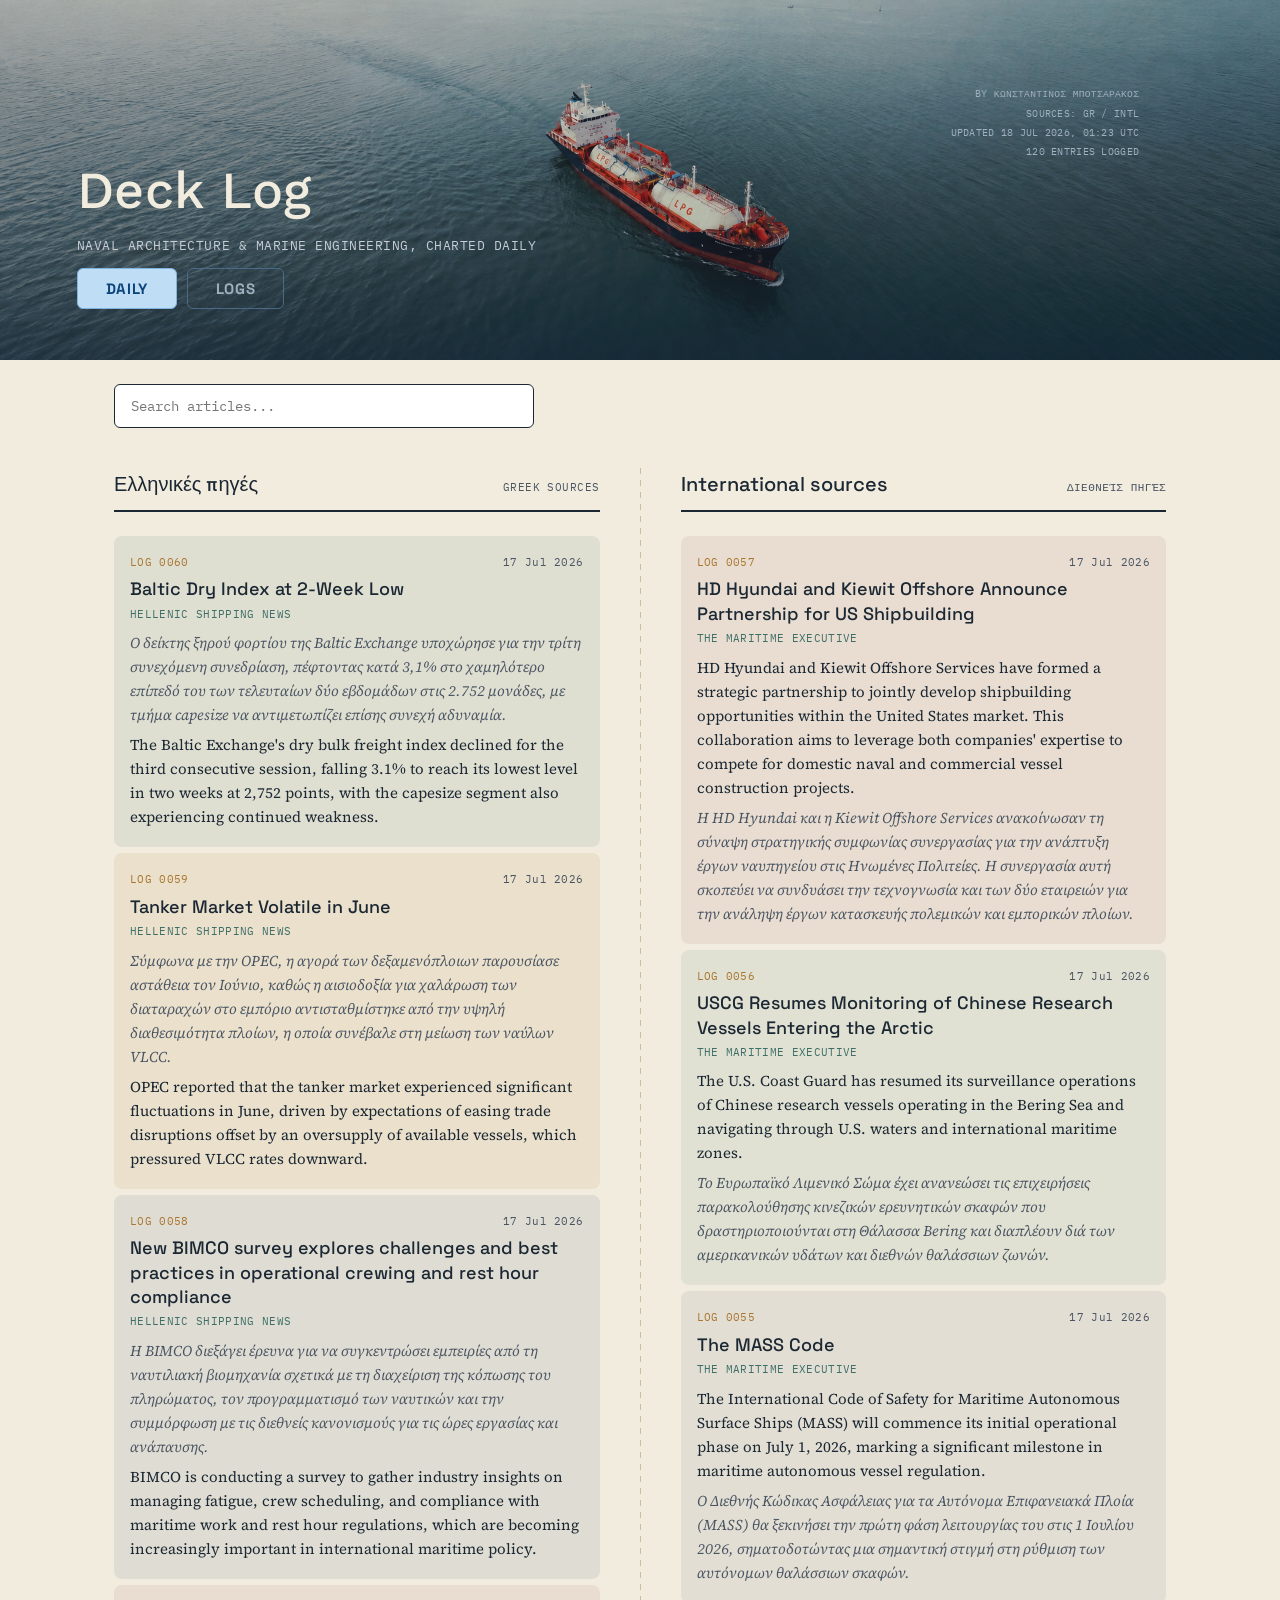
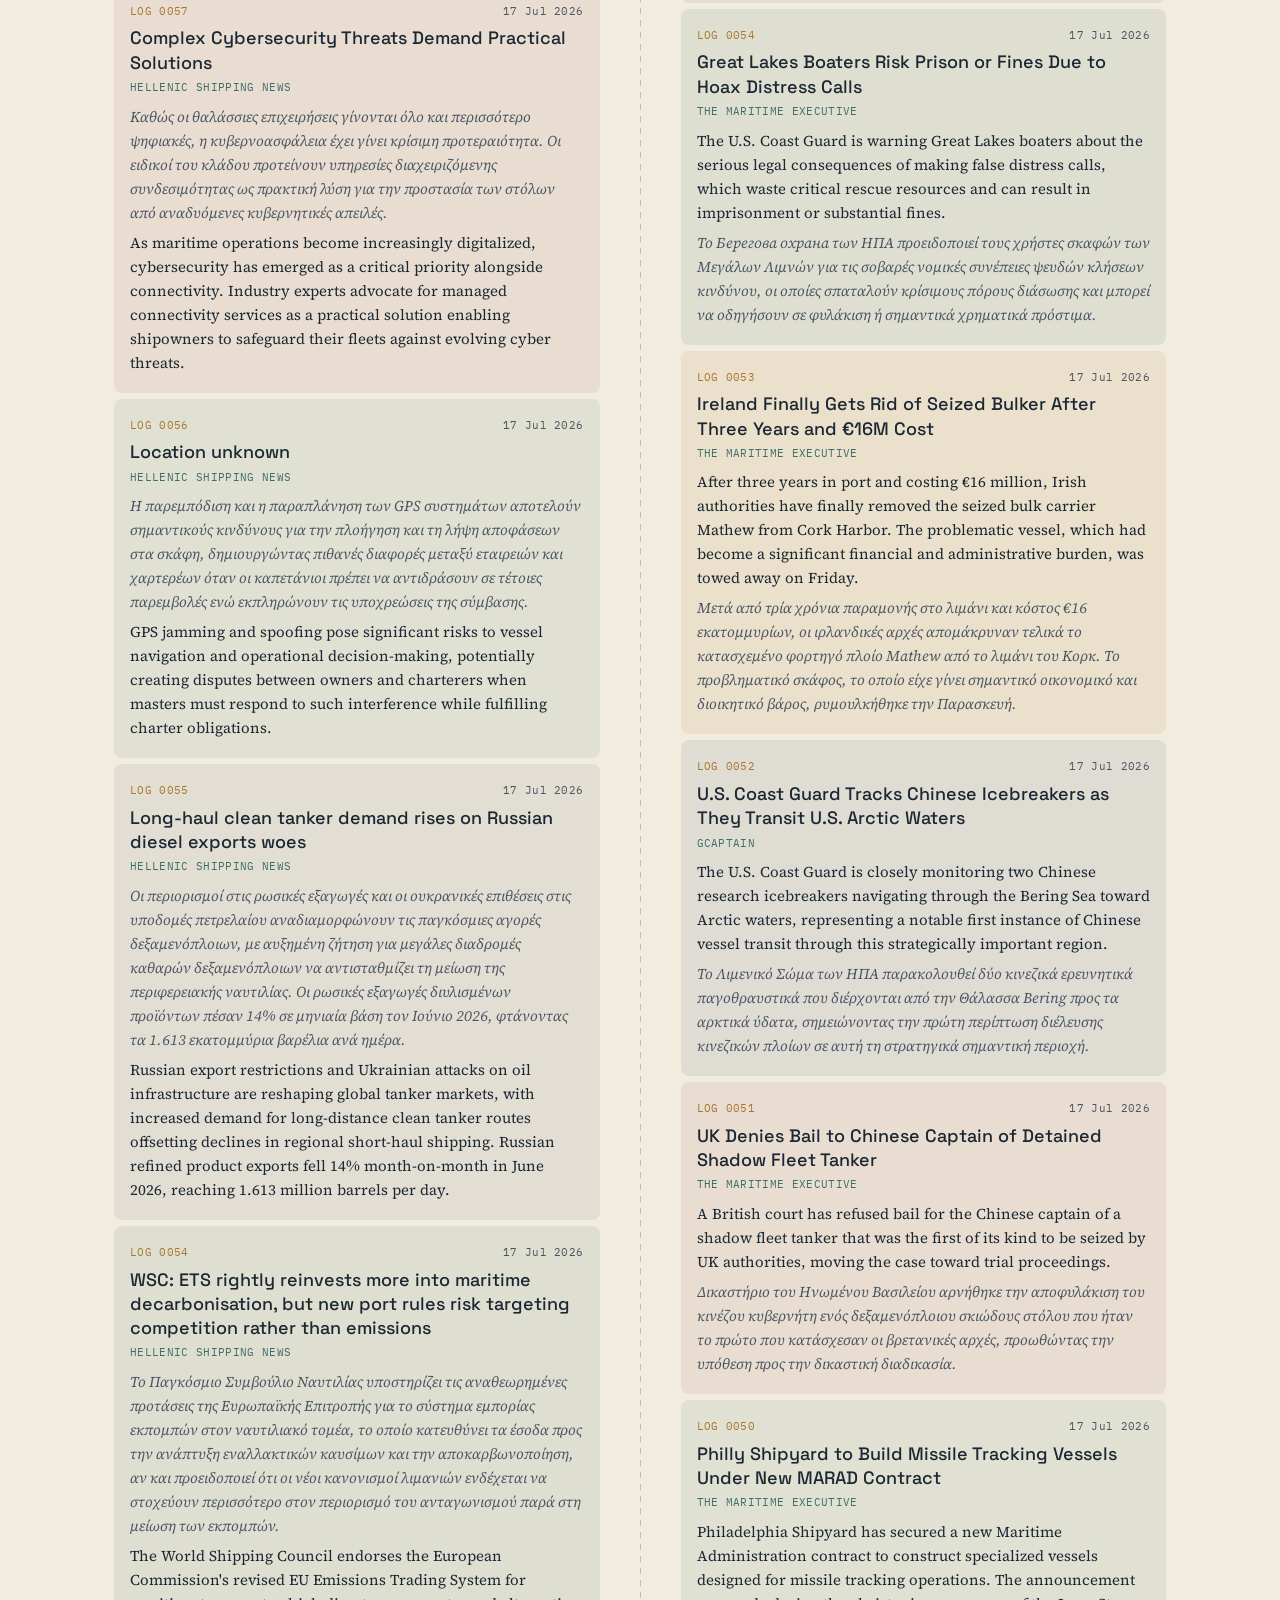
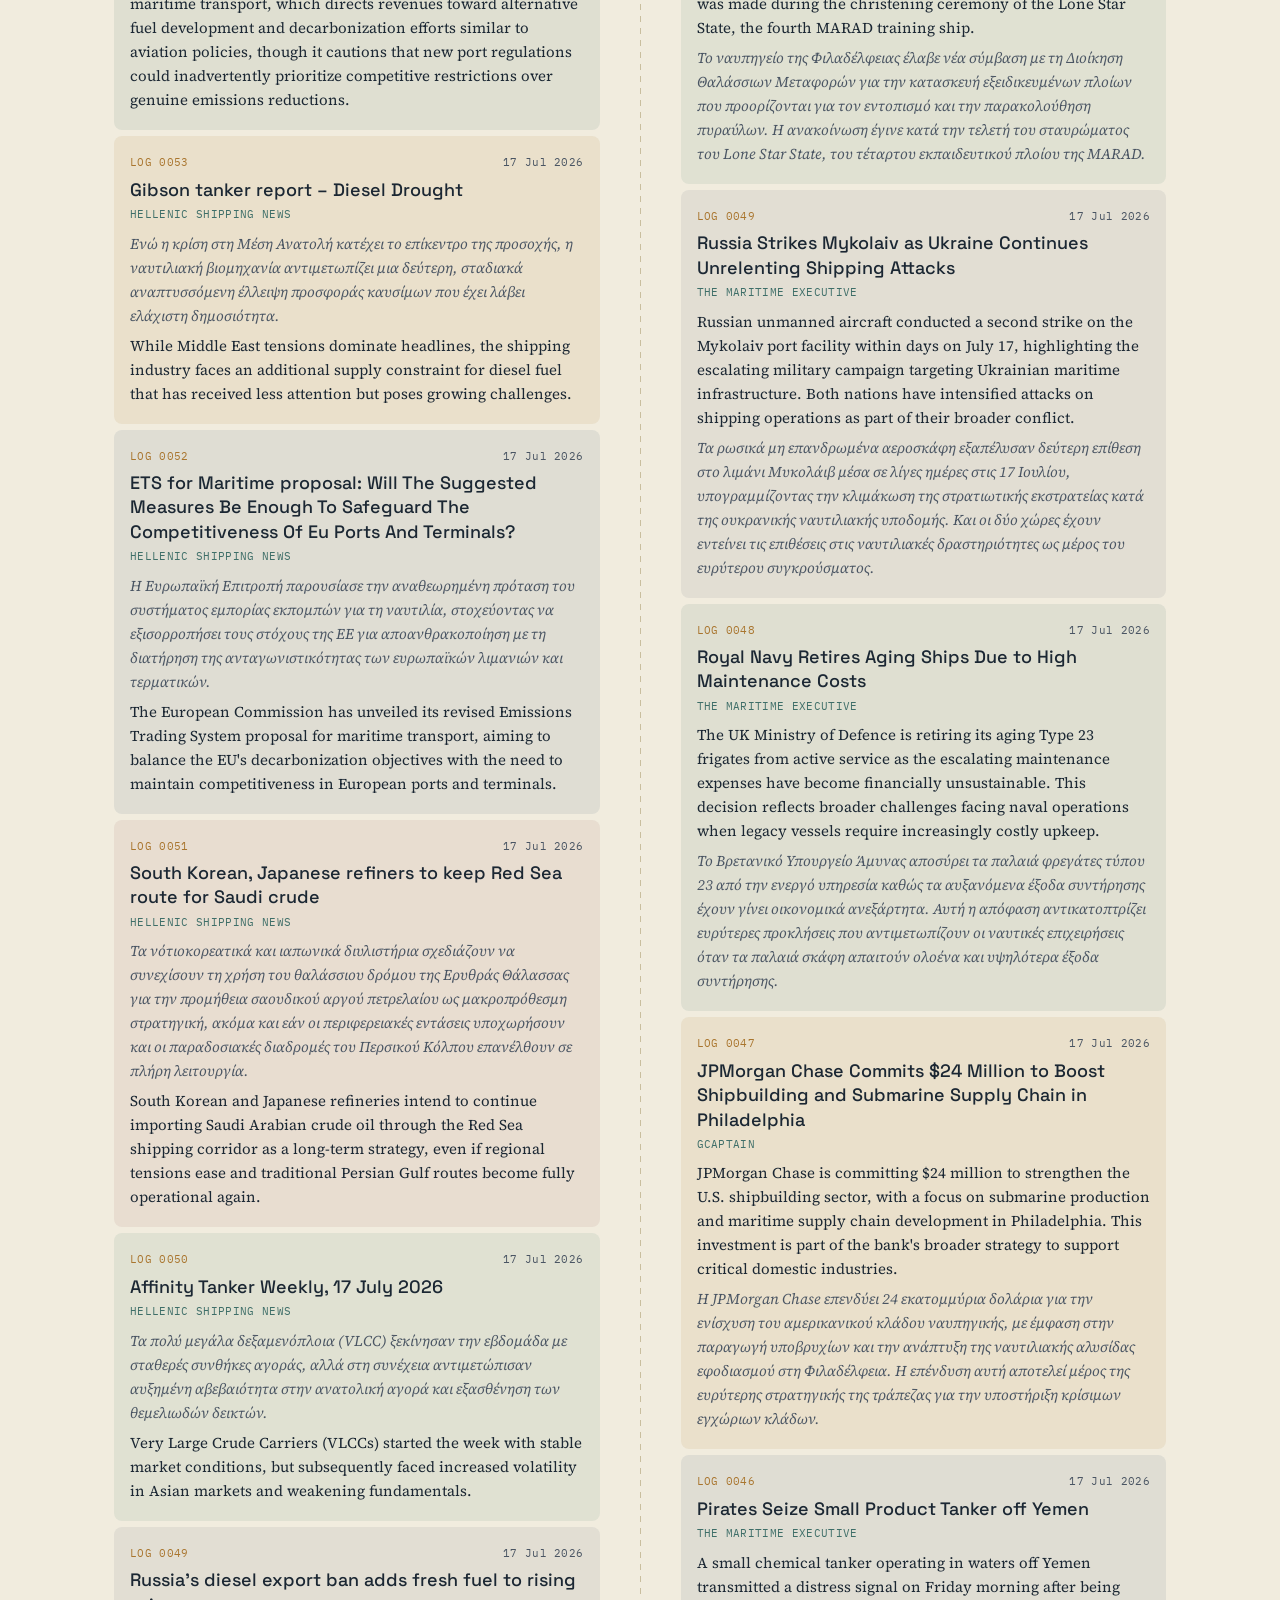
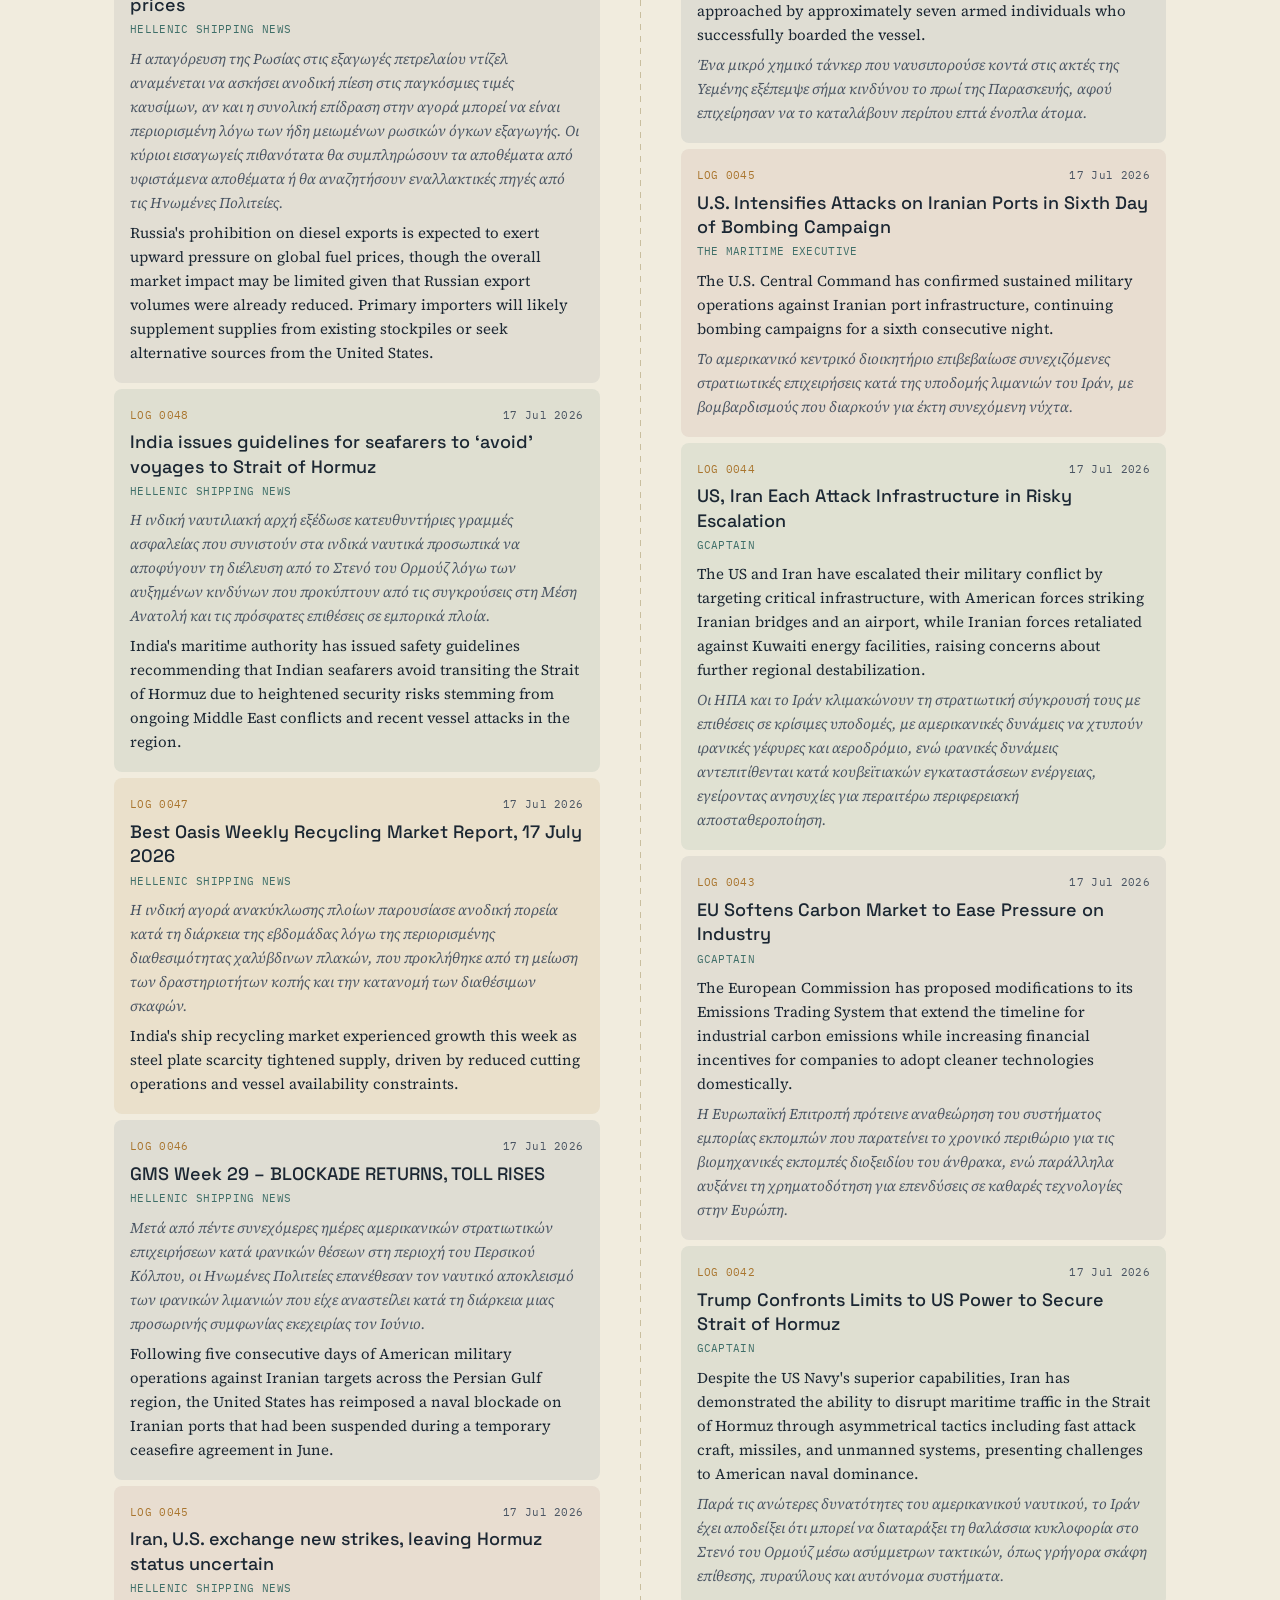
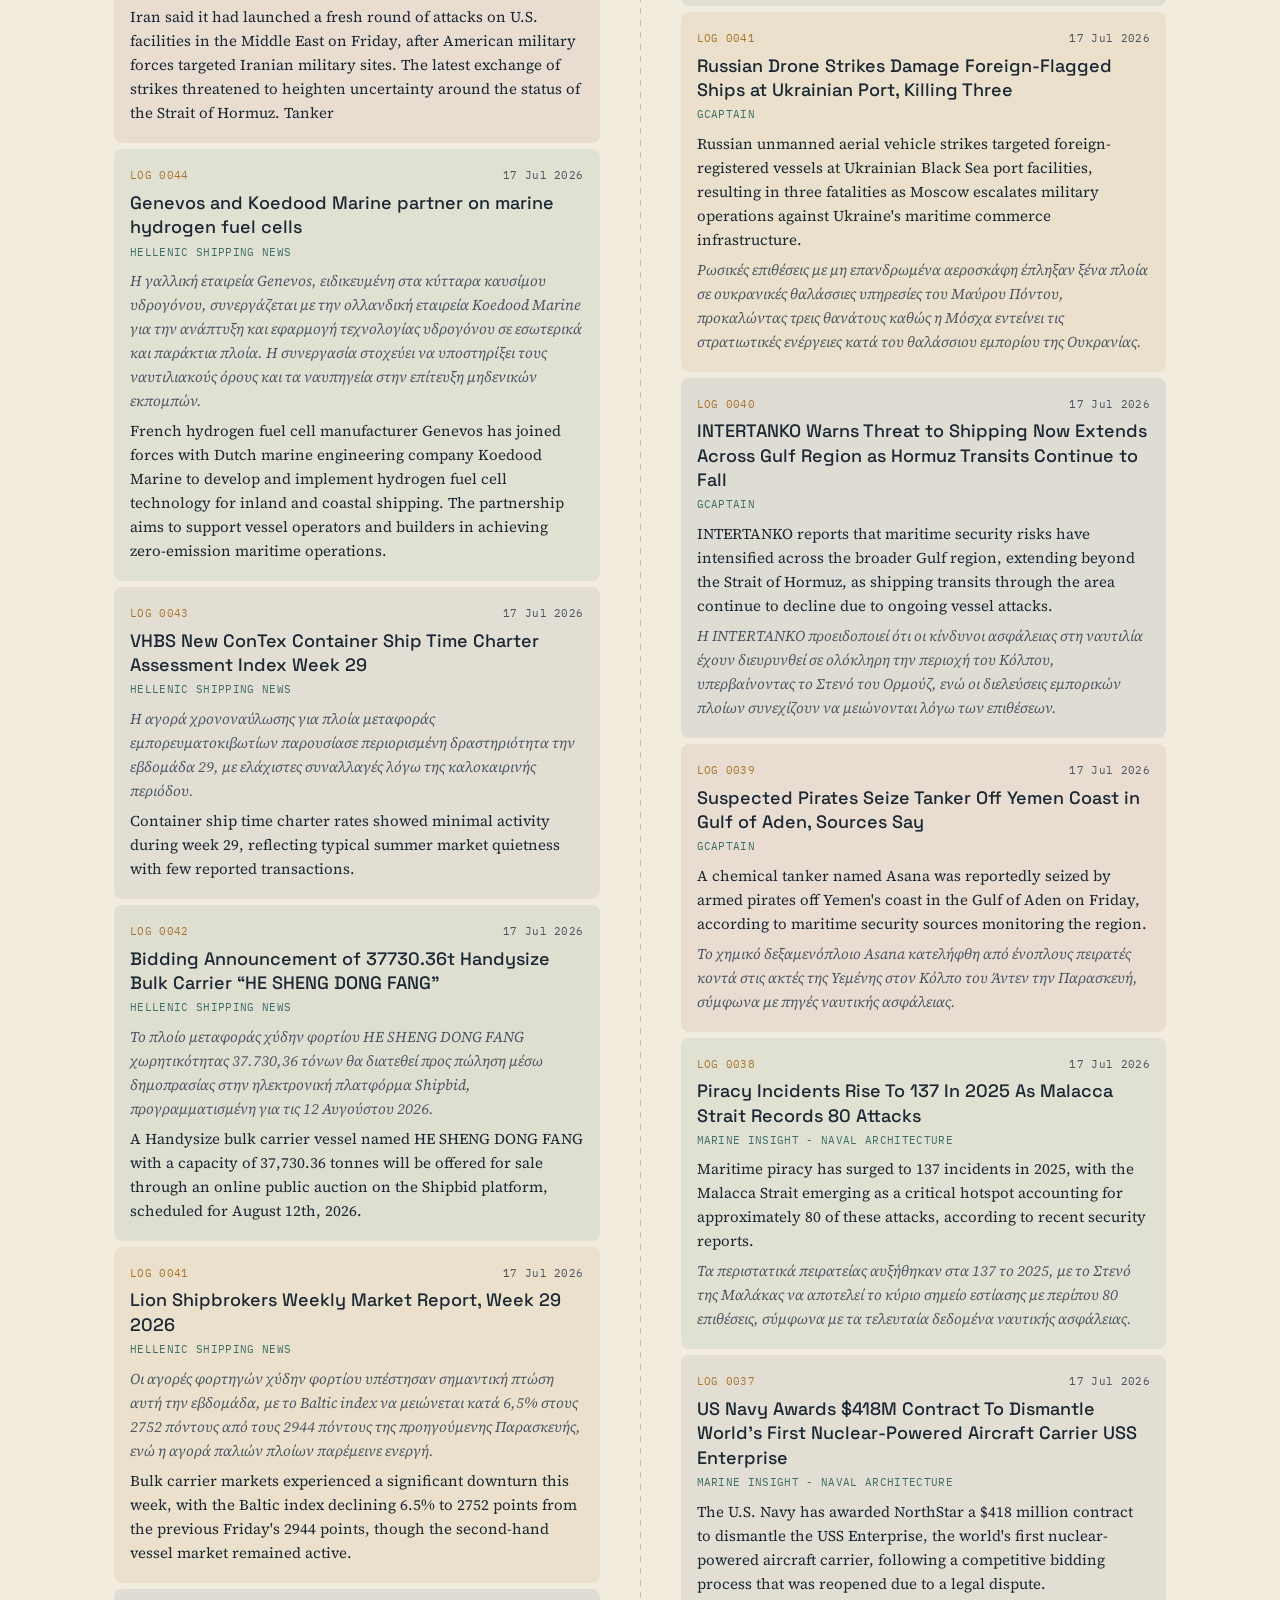
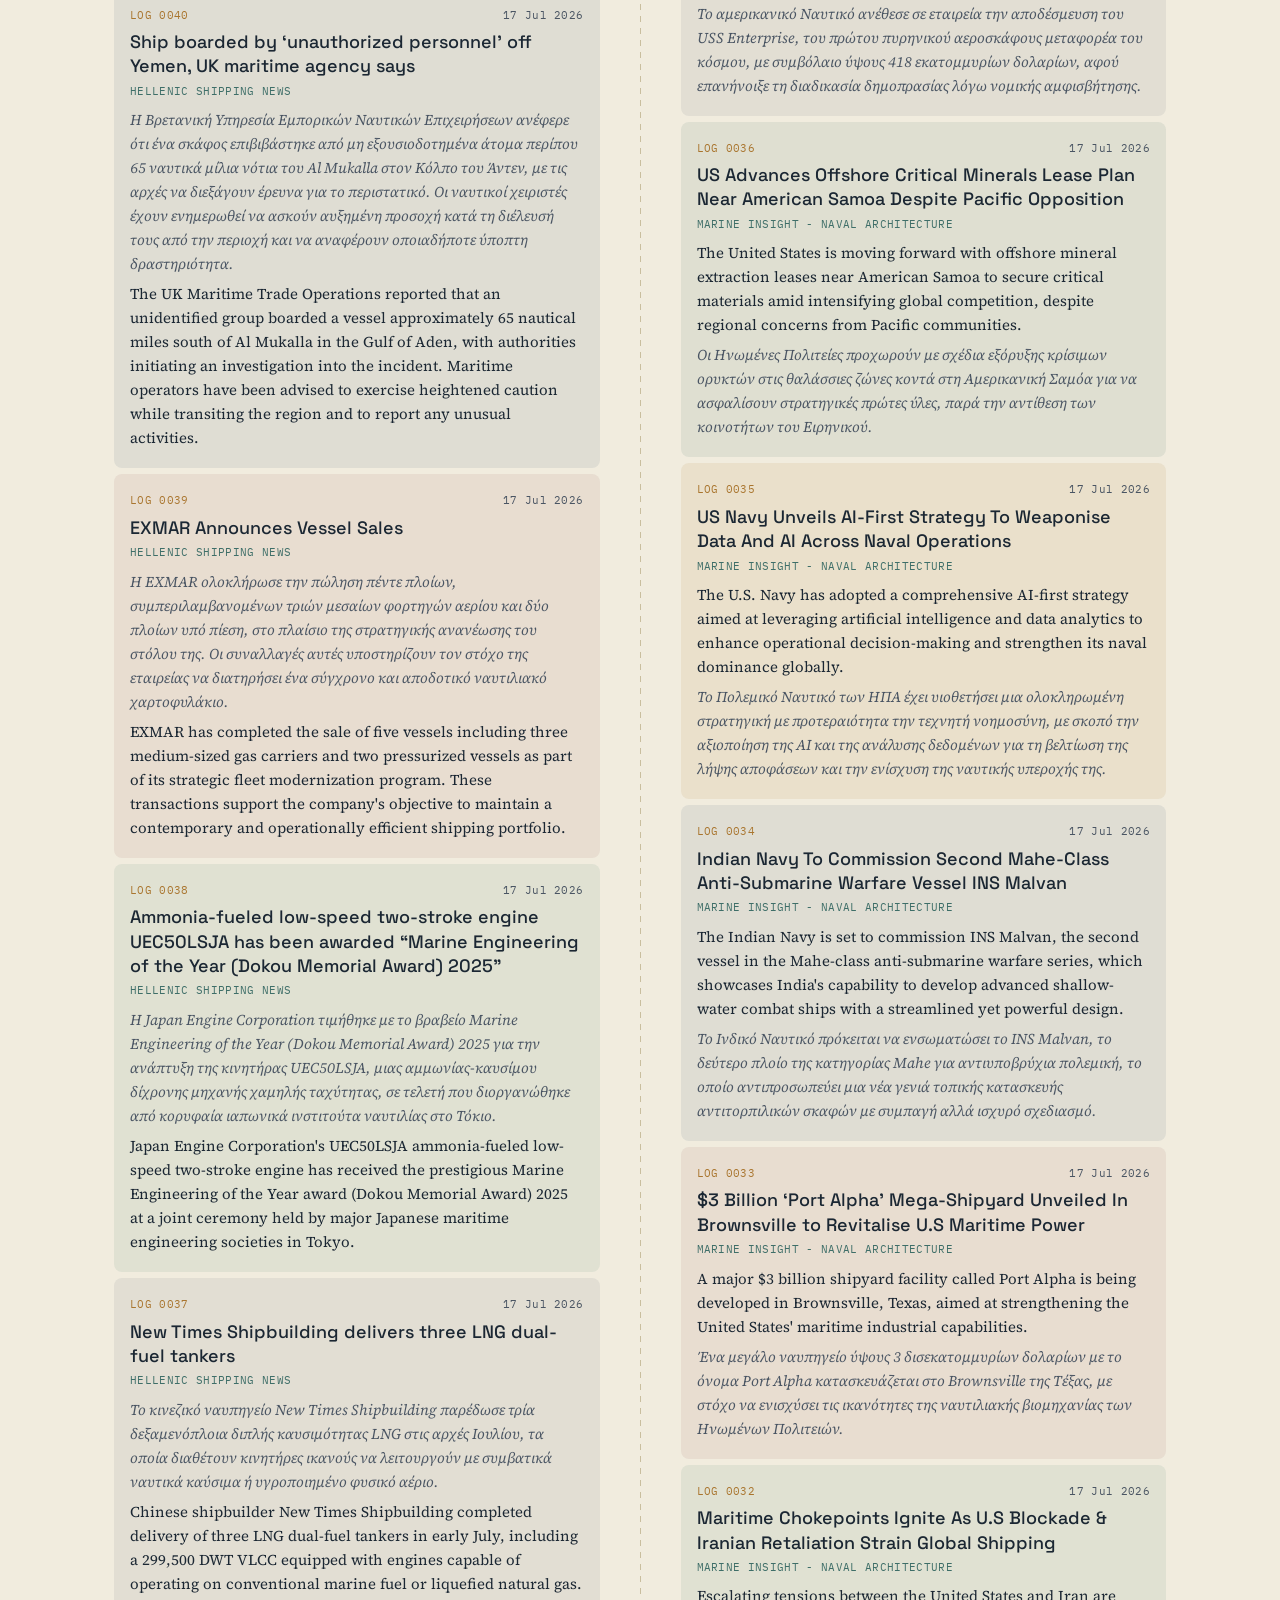
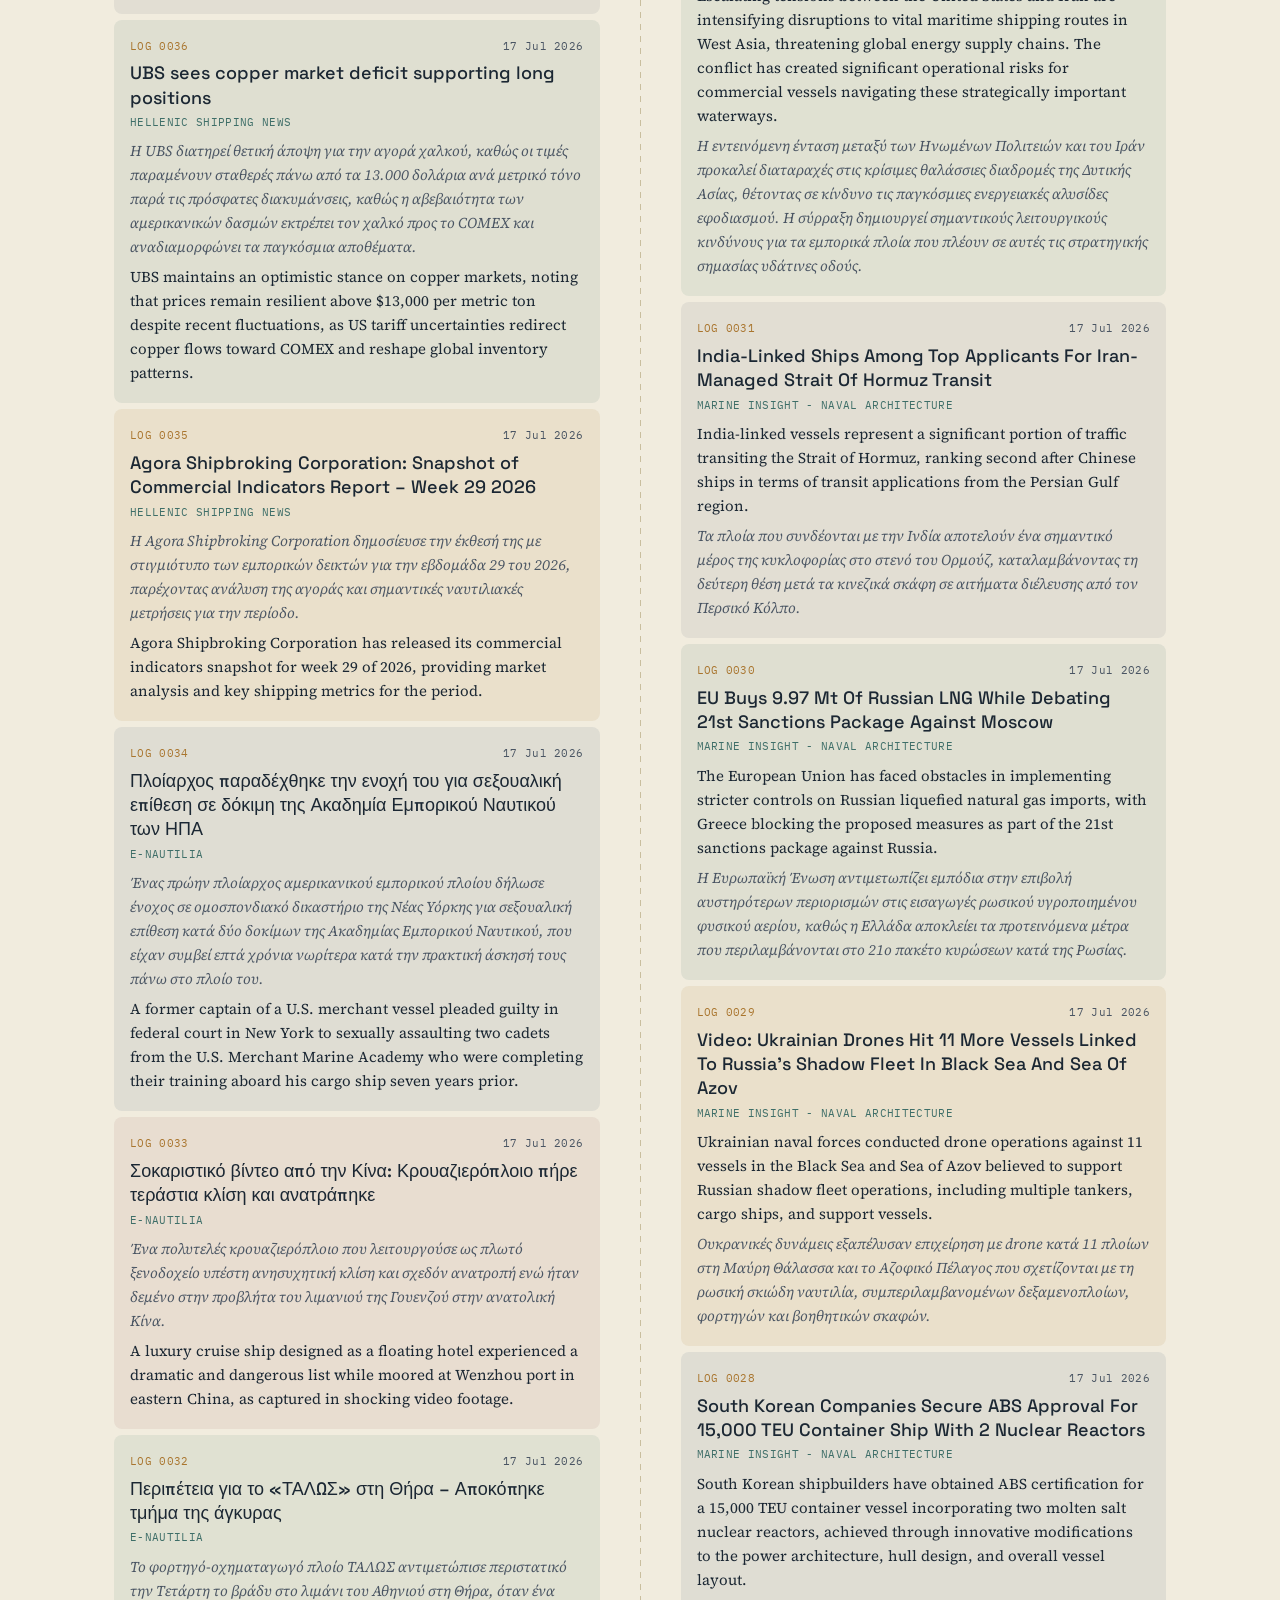
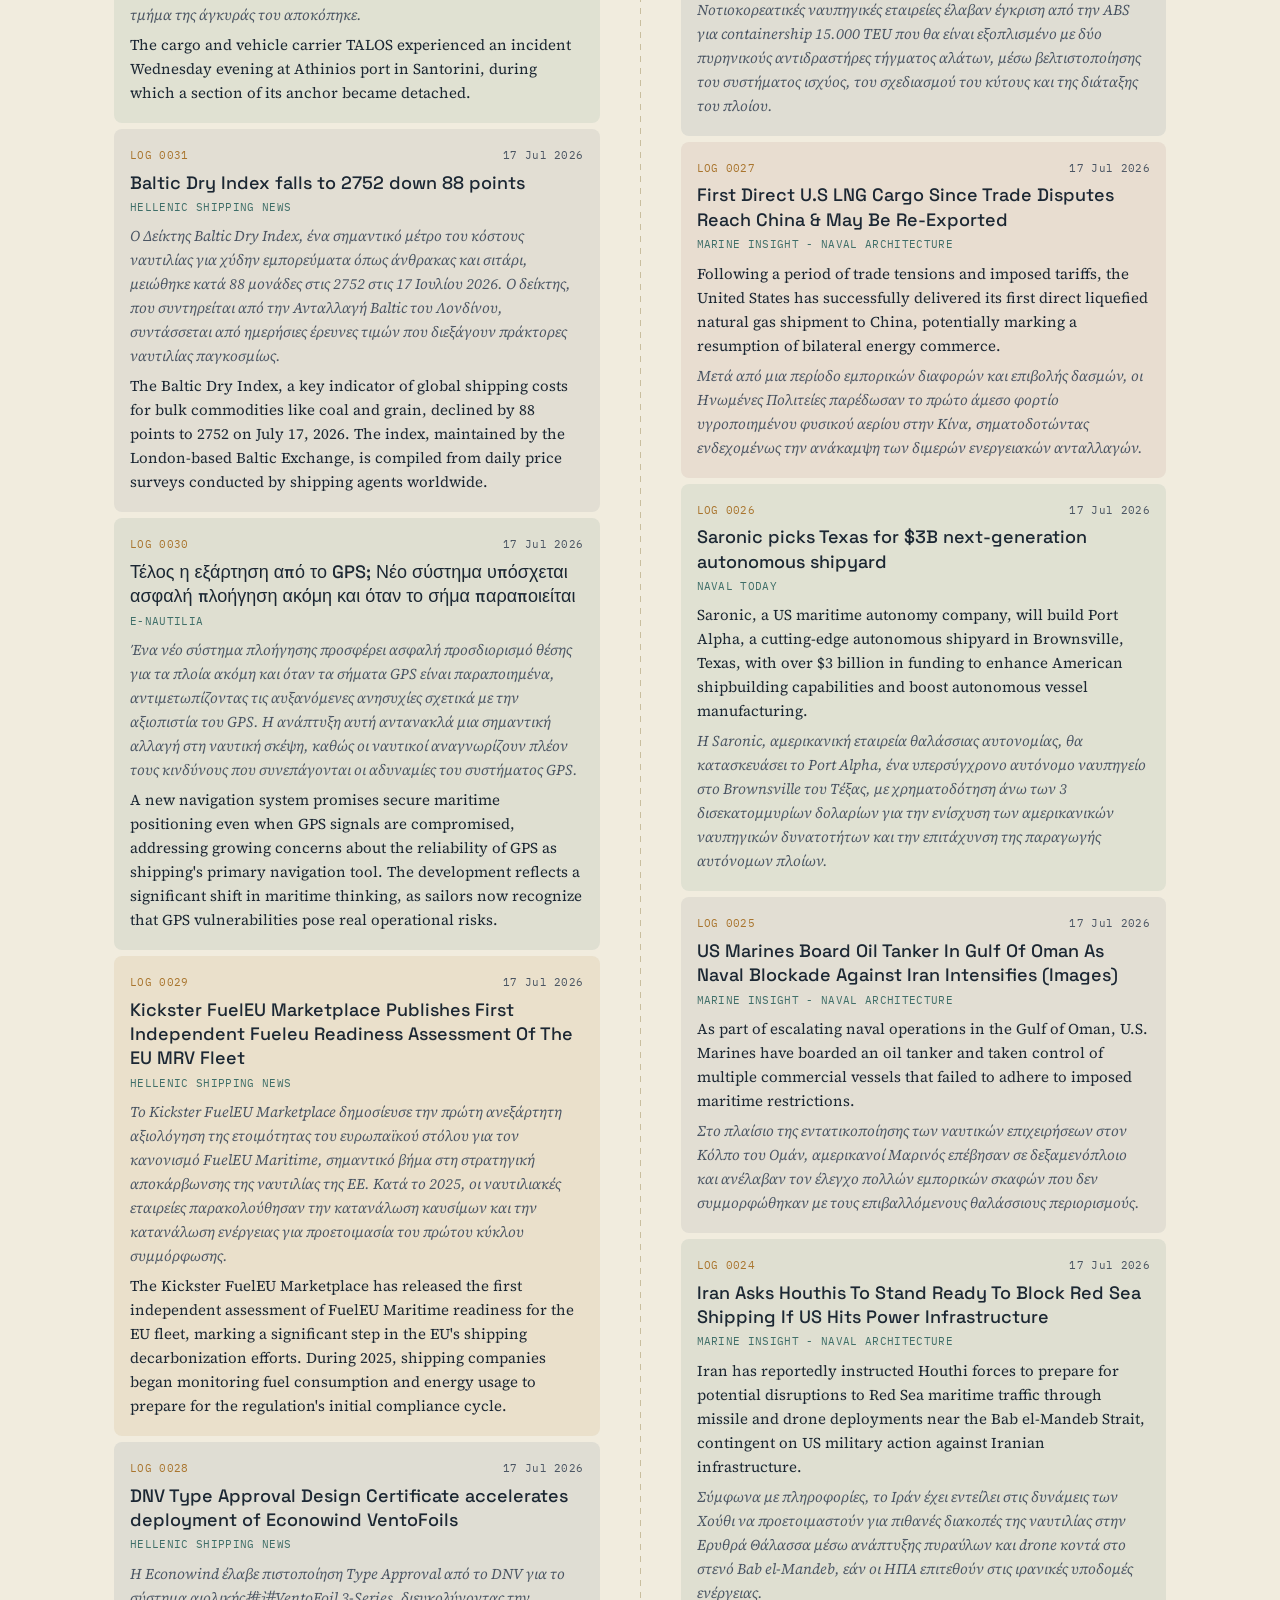
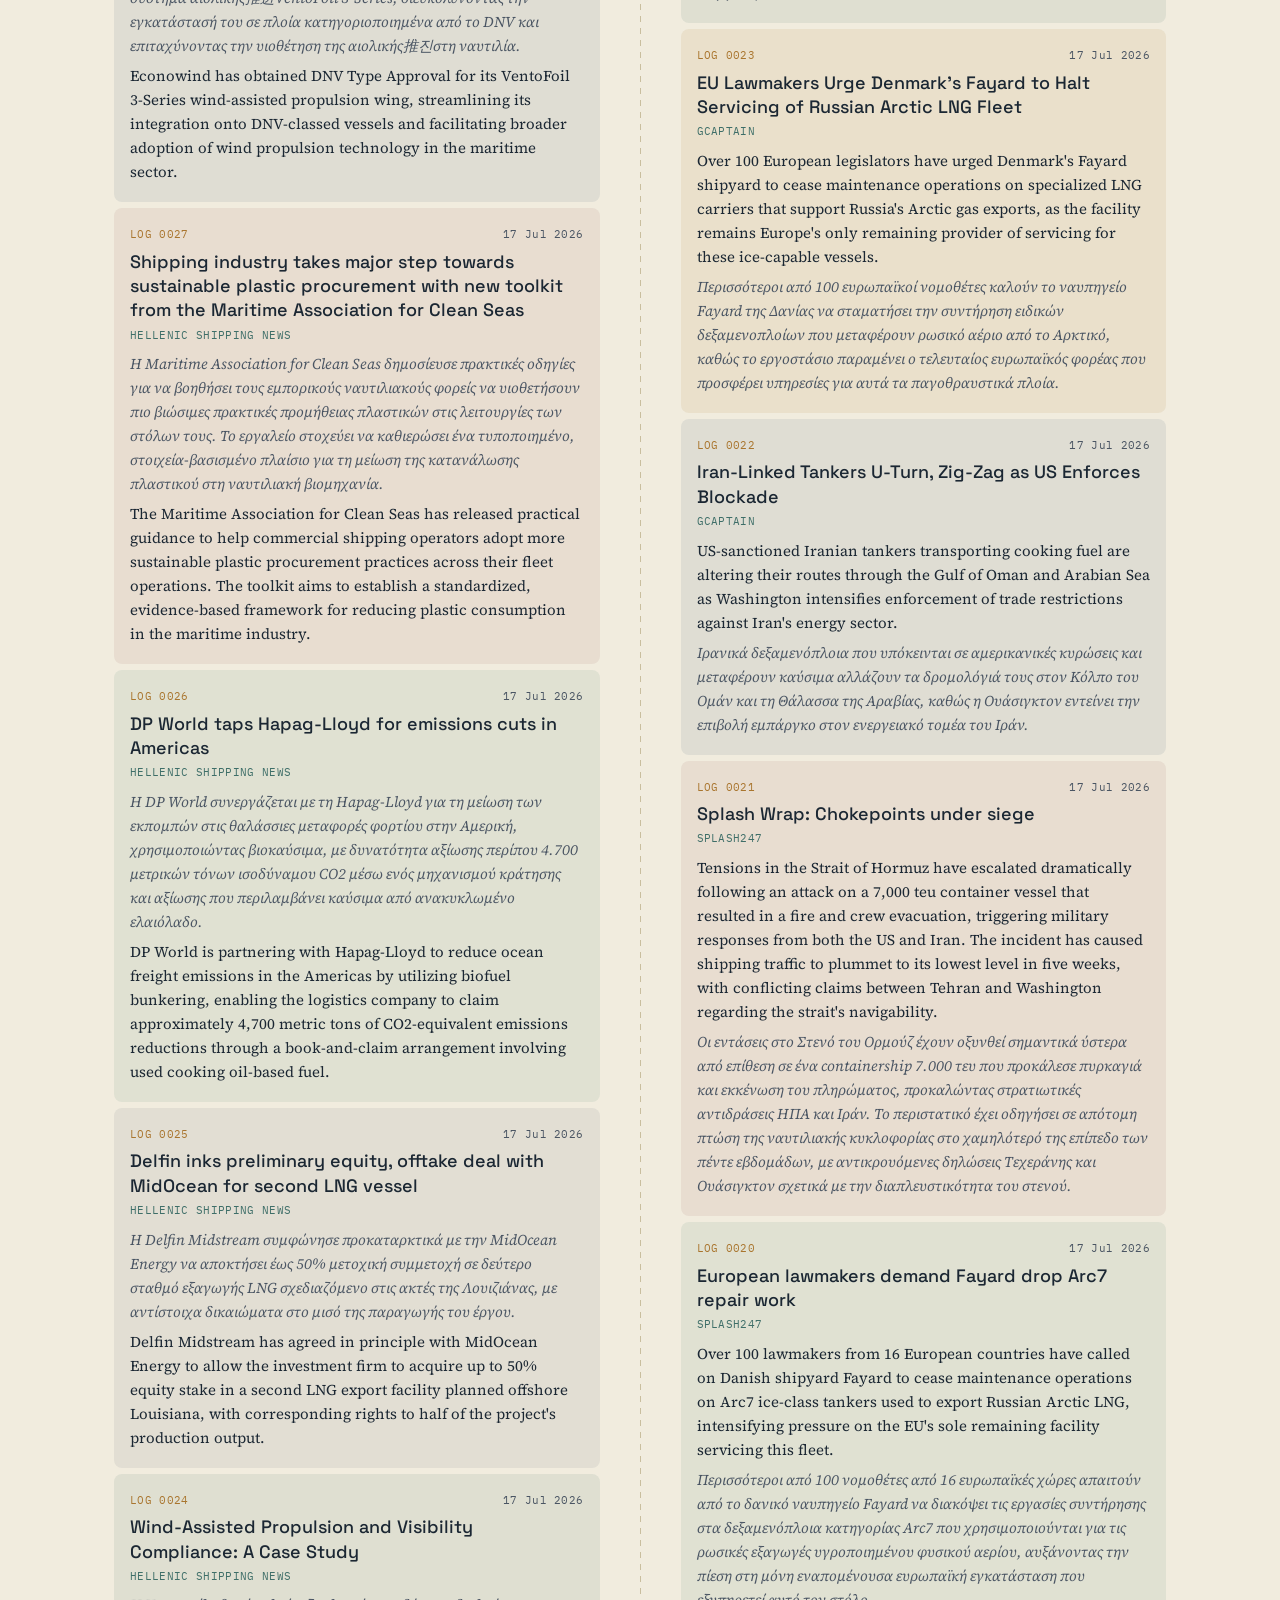
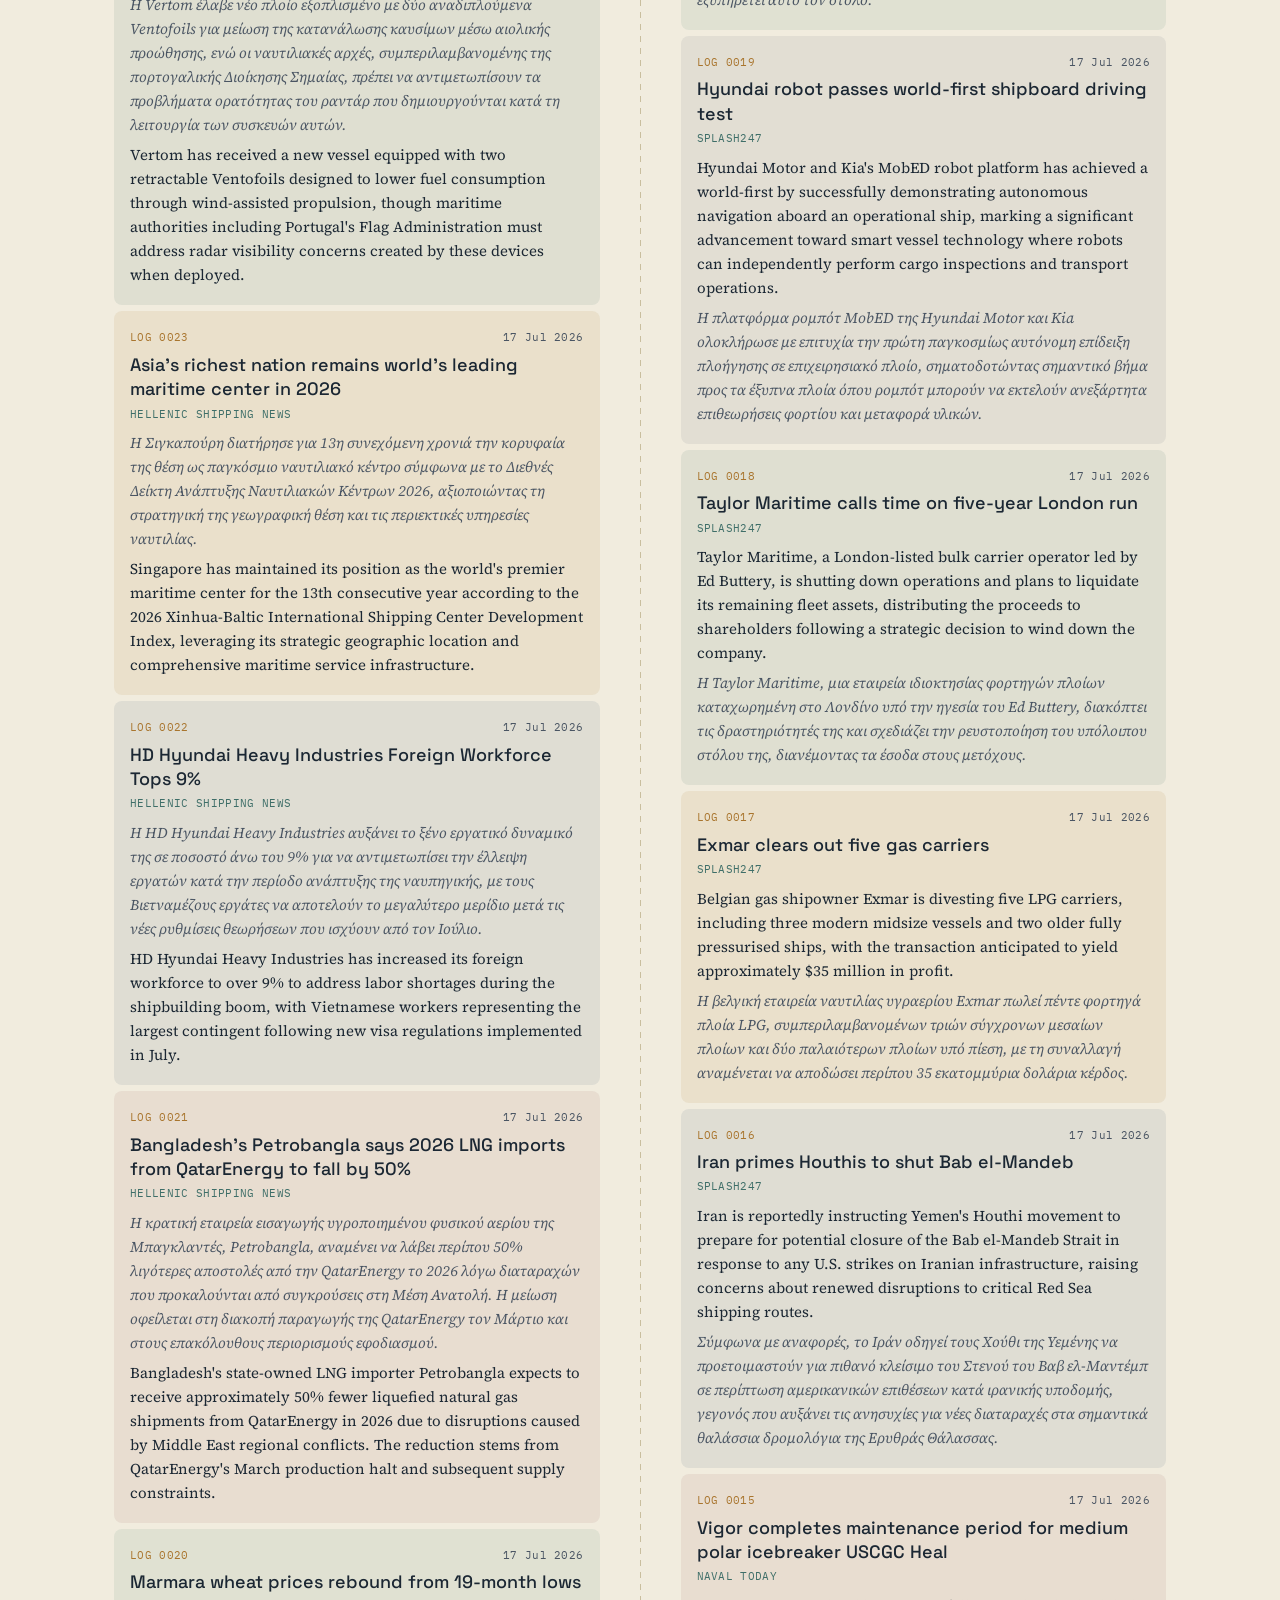
==== docs/index.html @ c5f29c7e "Auto-update: fetch new articles and rebuild site" ====
<!DOCTYPE html>
<html lang="en">
<head>
<meta charset="UTF-8">
<meta name="viewport" content="width=device-width, initial-scale=1.0">
<title>Deck Log &mdash; Naval Architecture &amp; Marine Engineering Digest</title>
     <link rel="icon" href="data:image/svg+xml,<svg xmlns=%22http://www.w3.org/2000/svg%22 viewBox=%220 0 100 100%22><text y=%22.9em%22 font-size=%2290%22>⚓</text></svg>">
<meta name="description" content="An automatically updated digest of naval architecture, shipbuilding and marine engineering news from Greek and international sources.">
<link rel="preconnect" href="https://fonts.googleapis.com">
<link rel="preconnect" href="https://fonts.gstatic.com" crossorigin>
<link href="https://fonts.googleapis.com/css2?family=Work+Sans:wght@400;500;600;700&family=Space+Grotesk:wght@400;500;700&family=Source+Serif+4:opsz,wght@8..60,400;8..60,600&family=IBM+Plex+Mono:wght@400;500&display=swap" rel="stylesheet">
<link rel="stylesheet" href="static/style.css">
<meta property="og:type" content="website">
<meta property="og:title" content="Deck Log — Naval Architecture & Marine Engineering Digest">
<meta property="og:description" content="An automatically updated digest of naval architecture, shipbuilding and marine engineering news from Greek and international sources.">
<meta property="og:image" content="https://deck-log.site/static/og-image.png">
<meta property="og:url" content="https://deck-log.site/">
<meta name="twitter:card" content="summary_large_image">
<meta name="twitter:title" content="Deck Log — Naval Architecture & Marine Engineering Digest">
<meta name="twitter:description" content="An automatically updated digest of naval architecture, shipbuilding and marine engineering news from Greek and international sources.">
<meta name="twitter:image" content="https://deck-log.site/static/og-image.png">
     <meta name="google-adsense-account" content="ca-pub-8514630083793882">
<script async src="https://pagead2.googlesyndication.com/pagead/js/adsbygoogle.js?client=ca-pub-8514630083793882"
     crossorigin="anonymous"></script>
</head>
<body>

<header class="titleblock">
<picture>
  <source media="(max-width: 700px)" srcset="static/header-banner-mobile.png">
  <img src="static/header-banner.png" alt="Anchor and rope" class="titleblock-bg">
</picture>  <div class="titleblock-overlay"></div>

  <div class="titleblock-meta">
    <span>BY ΚΩΝΣΤΑΝΤΙΝΟΣ ΜΠΟΤΣΑΡΑΚΟΣ</span>
    <span>SOURCES: GR / INTL</span>
    <span>UPDATED 18 Jul 2026, 01:23 UTC</span>
    <span>120 ENTRIES LOGGED</span>
  </div>

  <div class="titleblock-content">
    <div class="titleblock-inner">
      <div class="titleblock-text">
        <h1>Deck Log</h1>
        <p class="tagline">Naval architecture &amp; marine engineering, charted daily</p>
      </div>
    </div>
    <nav class="tabs">
      <button class="tab-btn active" data-tab="daily" onclick="showTab('daily')">DAILY</button>
      <button class="tab-btn" data-tab="logs" onclick="showTab('logs')">LOGS</button>
    </nav>
  </div>
</header>
     <div class="search-bar">
  <input type="text" id="searchInput" placeholder="Search articles..." oninput="filterSearch()">
</div>

<main class="log">

  <section class="column" aria-label="Greek sources">
    <div class="column-header" data-key="greek" onclick="toggleColumn('greek')">
  <h2>Ελληνικές πηγές</h2>
  <span class="column-sub">Greek sources</span>
</div>

    
      
      <article class="entry hue-0" data-date="17 Jul 2026">
        <div class="entry-meta">
          <span class="entry-no">LOG 0060</span>
          <span class="entry-date">17 Jul 2026</span>
        </div>
        <h3 class="entry-title"><a href="https://www.hellenicshippingnews.com/baltic-dry-index-at-2-week-low/" target="_blank" rel="noopener">Baltic Dry Index at 2-Week Low</a></h3>
        <p class="entry-source">Hellenic Shipping News</p>
        <p class="entry-summary summary-el">Ο δείκτης ξηρού φορτίου της Baltic Exchange υποχώρησε για την τρίτη συνεχόμενη συνεδρίαση, πέφτοντας κατά 3,1% στο χαμηλότερο επίπεδό του των τελευταίων δύο εβδομάδων στις 2.752 μονάδες, με τμήμα capesize να αντιμετωπίζει επίσης συνεχή αδυναμία.</p>
        <p class="entry-summary summary-en">The Baltic Exchange's dry bulk freight index declined for the third consecutive session, falling 3.1% to reach its lowest level in two weeks at 2,752 points, with the capesize segment also experiencing continued weakness.</p>
      </article>
      
      <article class="entry hue-1" data-date="17 Jul 2026">
        <div class="entry-meta">
          <span class="entry-no">LOG 0059</span>
          <span class="entry-date">17 Jul 2026</span>
        </div>
        <h3 class="entry-title"><a href="https://www.hellenicshippingnews.com/tanker-market-volatile-in-june/" target="_blank" rel="noopener">Tanker Market Volatile in June</a></h3>
        <p class="entry-source">Hellenic Shipping News</p>
        <p class="entry-summary summary-el">Σύμφωνα με την OPEC, η αγορά των δεξαμενόπλοιων παρουσίασε αστάθεια τον Ιούνιο, καθώς η αισιοδοξία για χαλάρωση των διαταραχών στο εμπόριο αντισταθμίστηκε από την υψηλή διαθεσιμότητα πλοίων, η οποία συνέβαλε στη μείωση των ναύλων VLCC.</p>
        <p class="entry-summary summary-en">OPEC reported that the tanker market experienced significant fluctuations in June, driven by expectations of easing trade disruptions offset by an oversupply of available vessels, which pressured VLCC rates downward.</p>
      </article>
      
      <article class="entry hue-2" data-date="17 Jul 2026">
        <div class="entry-meta">
          <span class="entry-no">LOG 0058</span>
          <span class="entry-date">17 Jul 2026</span>
        </div>
        <h3 class="entry-title"><a href="https://www.hellenicshippingnews.com/new-bimco-survey-explores-challenges-and-best-practices-in-operational-crewing-and-rest-hour-compliance/" target="_blank" rel="noopener">New BIMCO survey explores challenges and best practices in operational crewing and rest hour compliance</a></h3>
        <p class="entry-source">Hellenic Shipping News</p>
        <p class="entry-summary summary-el">Η BIMCO διεξάγει έρευνα για να συγκεντρώσει εμπειρίες από τη ναυτιλιακή βιομηχανία σχετικά με τη διαχείριση της κόπωσης του πληρώματος, τον προγραμματισμό των ναυτικών και την συμμόρφωση με τις διεθνείς κανονισμούς για τις ώρες εργασίας και ανάπαυσης.</p>
        <p class="entry-summary summary-en">BIMCO is conducting a survey to gather industry insights on managing fatigue, crew scheduling, and compliance with maritime work and rest hour regulations, which are becoming increasingly important in international maritime policy.</p>
      </article>
      
      <article class="entry hue-3" data-date="17 Jul 2026">
        <div class="entry-meta">
          <span class="entry-no">LOG 0057</span>
          <span class="entry-date">17 Jul 2026</span>
        </div>
        <h3 class="entry-title"><a href="https://www.hellenicshippingnews.com/complex-cybersecurity-threats-demand-practical-solutions/" target="_blank" rel="noopener">Complex Cybersecurity Threats Demand Practical Solutions</a></h3>
        <p class="entry-source">Hellenic Shipping News</p>
        <p class="entry-summary summary-el">Καθώς οι θαλάσσιες επιχειρήσεις γίνονται όλο και περισσότερο ψηφιακές, η κυβερνοασφάλεια έχει γίνει κρίσιμη προτεραιότητα. Οι ειδικοί του κλάδου προτείνουν υπηρεσίες διαχειριζόμενης συνδεσιμότητας ως πρακτική λύση για την προστασία των στόλων από αναδυόμενες κυβερνητικές απειλές.</p>
        <p class="entry-summary summary-en">As maritime operations become increasingly digitalized, cybersecurity has emerged as a critical priority alongside connectivity. Industry experts advocate for managed connectivity services as a practical solution enabling shipowners to safeguard their fleets against evolving cyber threats.</p>
      </article>
      
      <article class="entry hue-4" data-date="17 Jul 2026">
        <div class="entry-meta">
          <span class="entry-no">LOG 0056</span>
          <span class="entry-date">17 Jul 2026</span>
        </div>
        <h3 class="entry-title"><a href="https://www.hellenicshippingnews.com/location-unknown/" target="_blank" rel="noopener">Location unknown</a></h3>
        <p class="entry-source">Hellenic Shipping News</p>
        <p class="entry-summary summary-el">Η παρεμπόδιση και η παραπλάνηση των GPS συστημάτων αποτελούν σημαντικούς κινδύνους για την πλοήγηση και τη λήψη αποφάσεων στα σκάφη, δημιουργώντας πιθανές διαφορές μεταξύ εταιρειών και χαρτερέων όταν οι καπετάνιοι πρέπει να αντιδράσουν σε τέτοιες παρεμβολές ενώ εκπληρώνουν τις υποχρεώσεις της σύμβασης.</p>
        <p class="entry-summary summary-en">GPS jamming and spoofing pose significant risks to vessel navigation and operational decision-making, potentially creating disputes between owners and charterers when masters must respond to such interference while fulfilling charter obligations.</p>
      </article>
      
      <article class="entry hue-5" data-date="17 Jul 2026">
        <div class="entry-meta">
          <span class="entry-no">LOG 0055</span>
          <span class="entry-date">17 Jul 2026</span>
        </div>
        <h3 class="entry-title"><a href="https://www.hellenicshippingnews.com/long-haul-clean-tanker-demand-rises-on-russian-diesel-exports-woes/" target="_blank" rel="noopener">Long-haul clean tanker demand rises on Russian diesel exports woes</a></h3>
        <p class="entry-source">Hellenic Shipping News</p>
        <p class="entry-summary summary-el">Οι περιορισμοί στις ρωσικές εξαγωγές και οι ουκρανικές επιθέσεις στις υποδομές πετρελαίου αναδιαμορφώνουν τις παγκόσμιες αγορές δεξαμενόπλοιων, με αυξημένη ζήτηση για μεγάλες διαδρομές καθαρών δεξαμενόπλοιων να αντισταθμίζει τη μείωση της περιφερειακής ναυτιλίας. Οι ρωσικές εξαγωγές διυλισμένων προϊόντων πέσαν 14% σε μηνιαία βάση τον Ιούνιο 2026, φτάνοντας τα 1.613 εκατομμύρια βαρέλια ανά ημέρα.</p>
        <p class="entry-summary summary-en">Russian export restrictions and Ukrainian attacks on oil infrastructure are reshaping global tanker markets, with increased demand for long-distance clean tanker routes offsetting declines in regional short-haul shipping. Russian refined product exports fell 14% month-on-month in June 2026, reaching 1.613 million barrels per day.</p>
      </article>
      
      <article class="entry hue-0" data-date="17 Jul 2026">
        <div class="entry-meta">
          <span class="entry-no">LOG 0054</span>
          <span class="entry-date">17 Jul 2026</span>
        </div>
        <h3 class="entry-title"><a href="https://www.hellenicshippingnews.com/wsc-ets-rightly-reinvests-more-into-maritime-decarbonisation-but-new-port-rules-risk-targeting-competition-rather-than-emissions/" target="_blank" rel="noopener">WSC: ETS rightly reinvests more into maritime decarbonisation, but new port rules risk targeting competition rather than emissions</a></h3>
        <p class="entry-source">Hellenic Shipping News</p>
        <p class="entry-summary summary-el">Το Παγκόσμιο Συμβούλιο Ναυτιλίας υποστηρίζει τις αναθεωρημένες προτάσεις της Ευρωπαϊκής Επιτροπής για το σύστημα εμπορίας εκπομπών στον ναυτιλιακό τομέα, το οποίο κατευθύνει τα έσοδα προς την ανάπτυξη εναλλακτικών καυσίμων και την αποκαρβωνοποίηση, αν και προειδοποιεί ότι οι νέοι κανονισμοί λιμανιών ενδέχεται να στοχεύουν περισσότερο στον περιορισμό του ανταγωνισμού παρά στη μείωση των εκπομπών.</p>
        <p class="entry-summary summary-en">The World Shipping Council endorses the European Commission's revised EU Emissions Trading System for maritime transport, which directs revenues toward alternative fuel development and decarbonization efforts similar to aviation policies, though it cautions that new port regulations could inadvertently prioritize competitive restrictions over genuine emissions reductions.</p>
      </article>
      
      <article class="entry hue-1" data-date="17 Jul 2026">
        <div class="entry-meta">
          <span class="entry-no">LOG 0053</span>
          <span class="entry-date">17 Jul 2026</span>
        </div>
        <h3 class="entry-title"><a href="https://www.hellenicshippingnews.com/gibson-tanker-report-diesel-drought/" target="_blank" rel="noopener">Gibson tanker report – Diesel Drought</a></h3>
        <p class="entry-source">Hellenic Shipping News</p>
        <p class="entry-summary summary-el">Ενώ η κρίση στη Μέση Ανατολή κατέχει το επίκεντρο της προσοχής, η ναυτιλιακή βιομηχανία αντιμετωπίζει μια δεύτερη, σταδιακά αναπτυσσόμενη έλλειψη προσφοράς καυσίμων που έχει λάβει ελάχιστη δημοσιότητα.</p>
        <p class="entry-summary summary-en">While Middle East tensions dominate headlines, the shipping industry faces an additional supply constraint for diesel fuel that has received less attention but poses growing challenges.</p>
      </article>
      
      <article class="entry hue-2" data-date="17 Jul 2026">
        <div class="entry-meta">
          <span class="entry-no">LOG 0052</span>
          <span class="entry-date">17 Jul 2026</span>
        </div>
        <h3 class="entry-title"><a href="https://www.hellenicshippingnews.com/ets-for-maritime-proposal-will-the-suggested-measures-be-enough-to-safeguard-the-competitiveness-of-eu-ports-and-terminals/" target="_blank" rel="noopener">ETS for Maritime proposal: Will The Suggested Measures Be Enough To Safeguard The Competitiveness Of Eu Ports And Terminals?</a></h3>
        <p class="entry-source">Hellenic Shipping News</p>
        <p class="entry-summary summary-el">Η Ευρωπαϊκή Επιτροπή παρουσίασε την αναθεωρημένη πρόταση του συστήματος εμπορίας εκπομπών για τη ναυτιλία, στοχεύοντας να εξισορροπήσει τους στόχους της ΕΕ για αποανθρακοποίηση με τη διατήρηση της ανταγωνιστικότητας των ευρωπαϊκών λιμανιών και τερματικών.</p>
        <p class="entry-summary summary-en">The European Commission has unveiled its revised Emissions Trading System proposal for maritime transport, aiming to balance the EU's decarbonization objectives with the need to maintain competitiveness in European ports and terminals.</p>
      </article>
      
      <article class="entry hue-3" data-date="17 Jul 2026">
        <div class="entry-meta">
          <span class="entry-no">LOG 0051</span>
          <span class="entry-date">17 Jul 2026</span>
        </div>
        <h3 class="entry-title"><a href="https://www.hellenicshippingnews.com/south-korean-japanese-refiners-to-keep-red-sea-route-for-saudi-crude/" target="_blank" rel="noopener">South Korean, Japanese refiners to keep Red Sea route for Saudi crude</a></h3>
        <p class="entry-source">Hellenic Shipping News</p>
        <p class="entry-summary summary-el">Τα νότιοκορεατικά και ιαπωνικά διυλιστήρια σχεδιάζουν να συνεχίσουν τη χρήση του θαλάσσιου δρόμου της Ερυθράς Θάλασσας για την προμήθεια σαουδικού αργού πετρελαίου ως μακροπρόθεσμη στρατηγική, ακόμα και εάν οι περιφερειακές εντάσεις υποχωρήσουν και οι παραδοσιακές διαδρομές του Περσικού Κόλπου επανέλθουν σε πλήρη λειτουργία.</p>
        <p class="entry-summary summary-en">South Korean and Japanese refineries intend to continue importing Saudi Arabian crude oil through the Red Sea shipping corridor as a long-term strategy, even if regional tensions ease and traditional Persian Gulf routes become fully operational again.</p>
      </article>
      
      <article class="entry hue-4" data-date="17 Jul 2026">
        <div class="entry-meta">
          <span class="entry-no">LOG 0050</span>
          <span class="entry-date">17 Jul 2026</span>
        </div>
        <h3 class="entry-title"><a href="https://www.hellenicshippingnews.com/affinity-tanker-weekly-17-july-2026/" target="_blank" rel="noopener">Affinity Tanker Weekly, 17 July 2026</a></h3>
        <p class="entry-source">Hellenic Shipping News</p>
        <p class="entry-summary summary-el">Τα πολύ μεγάλα δεξαμενόπλοια (VLCC) ξεκίνησαν την εβδομάδα με σταθερές συνθήκες αγοράς, αλλά στη συνέχεια αντιμετώπισαν αυξημένη αβεβαιότητα στην ανατολική αγορά και εξασθένηση των θεμελιωδών δεικτών.</p>
        <p class="entry-summary summary-en">Very Large Crude Carriers (VLCCs) started the week with stable market conditions, but subsequently faced increased volatility in Asian markets and weakening fundamentals.</p>
      </article>
      
      <article class="entry hue-5" data-date="17 Jul 2026">
        <div class="entry-meta">
          <span class="entry-no">LOG 0049</span>
          <span class="entry-date">17 Jul 2026</span>
        </div>
        <h3 class="entry-title"><a href="https://www.hellenicshippingnews.com/russias-diesel-export-ban-adds-fresh-fuel-to-rising-prices/" target="_blank" rel="noopener">Russia’s diesel export ban adds fresh fuel to rising prices</a></h3>
        <p class="entry-source">Hellenic Shipping News</p>
        <p class="entry-summary summary-el">Η απαγόρευση της Ρωσίας στις εξαγωγές πετρελαίου ντίζελ αναμένεται να ασκήσει ανοδική πίεση στις παγκόσμιες τιμές καυσίμων, αν και η συνολική επίδραση στην αγορά μπορεί να είναι περιορισμένη λόγω των ήδη μειωμένων ρωσικών όγκων εξαγωγής. Οι κύριοι εισαγωγείς πιθανότατα θα συμπληρώσουν τα αποθέματα από υφιστάμενα αποθέματα ή θα αναζητήσουν εναλλακτικές πηγές από τις Ηνωμένες Πολιτείες.</p>
        <p class="entry-summary summary-en">Russia's prohibition on diesel exports is expected to exert upward pressure on global fuel prices, though the overall market impact may be limited given that Russian export volumes were already reduced. Primary importers will likely supplement supplies from existing stockpiles or seek alternative sources from the United States.</p>
      </article>
      
      <article class="entry hue-0" data-date="17 Jul 2026">
        <div class="entry-meta">
          <span class="entry-no">LOG 0048</span>
          <span class="entry-date">17 Jul 2026</span>
        </div>
        <h3 class="entry-title"><a href="https://www.hellenicshippingnews.com/india-issues-guidelines-for-seafarers-to-avoid-voyages-to-strait-of-hormuz/" target="_blank" rel="noopener">India issues guidelines for seafarers to ‘avoid’ voyages to Strait of Hormuz</a></h3>
        <p class="entry-source">Hellenic Shipping News</p>
        <p class="entry-summary summary-el">Η ινδική ναυτιλιακή αρχή εξέδωσε κατευθυντήριες γραμμές ασφαλείας που συνιστούν στα ινδικά ναυτικά προσωπικά να αποφύγουν τη διέλευση από το Στενό του Ορμούζ λόγω των αυξημένων κινδύνων που προκύπτουν από τις συγκρούσεις στη Μέση Ανατολή και τις πρόσφατες επιθέσεις σε εμπορικά πλοία.</p>
        <p class="entry-summary summary-en">India's maritime authority has issued safety guidelines recommending that Indian seafarers avoid transiting the Strait of Hormuz due to heightened security risks stemming from ongoing Middle East conflicts and recent vessel attacks in the region.</p>
      </article>
      
      <article class="entry hue-1" data-date="17 Jul 2026">
        <div class="entry-meta">
          <span class="entry-no">LOG 0047</span>
          <span class="entry-date">17 Jul 2026</span>
        </div>
        <h3 class="entry-title"><a href="https://www.hellenicshippingnews.com/best-oasis-weekly-recycling-market-report-17-july-2026/" target="_blank" rel="noopener">Best Oasis Weekly Recycling Market Report, 17 July 2026</a></h3>
        <p class="entry-source">Hellenic Shipping News</p>
        <p class="entry-summary summary-el">Η ινδική αγορά ανακύκλωσης πλοίων παρουσίασε ανοδική πορεία κατά τη διάρκεια της εβδομάδας λόγω της περιορισμένης διαθεσιμότητας χαλύβδινων πλακών, που προκλήθηκε από τη μείωση των δραστηριοτήτων κοπής και την κατανομή των διαθέσιμων σκαφών.</p>
        <p class="entry-summary summary-en">India's ship recycling market experienced growth this week as steel plate scarcity tightened supply, driven by reduced cutting operations and vessel availability constraints.</p>
      </article>
      
      <article class="entry hue-2" data-date="17 Jul 2026">
        <div class="entry-meta">
          <span class="entry-no">LOG 0046</span>
          <span class="entry-date">17 Jul 2026</span>
        </div>
        <h3 class="entry-title"><a href="https://www.hellenicshippingnews.com/gms-week-29-blockade-returns-toll-rises/" target="_blank" rel="noopener">GMS Week 29 – BLOCKADE RETURNS, TOLL RISES</a></h3>
        <p class="entry-source">Hellenic Shipping News</p>
        <p class="entry-summary summary-el">Μετά από πέντε συνεχόμερες ημέρες αμερικανικών στρατιωτικών επιχειρήσεων κατά ιρανικών θέσεων στη περιοχή του Περσικού Κόλπου, οι Ηνωμένες Πολιτείες επανέθεσαν τον ναυτικό αποκλεισμό των ιρανικών λιμανιών που είχε αναστείλει κατά τη διάρκεια μιας προσωρινής συμφωνίας εκεχειρίας τον Ιούνιο.</p>
        <p class="entry-summary summary-en">Following five consecutive days of American military operations against Iranian targets across the Persian Gulf region, the United States has reimposed a naval blockade on Iranian ports that had been suspended during a temporary ceasefire agreement in June.</p>
      </article>
      
      <article class="entry hue-3" data-date="17 Jul 2026">
        <div class="entry-meta">
          <span class="entry-no">LOG 0045</span>
          <span class="entry-date">17 Jul 2026</span>
        </div>
        <h3 class="entry-title"><a href="https://www.hellenicshippingnews.com/iran-u-s-exchange-new-strikes-leaving-hormuz-status-uncertain/" target="_blank" rel="noopener">Iran, U.S. exchange new strikes, leaving Hormuz status uncertain</a></h3>
        <p class="entry-source">Hellenic Shipping News</p>
        
        <p class="entry-summary summary-en">Iran said it had launched a fresh round of attacks on U.S. facilities in the Middle East on Friday, after American military forces targeted Iranian military sites. The latest exchange of strikes threatened to heighten uncertainty around the status of the Strait of Hormuz. Tanker </p>
      </article>
      
      <article class="entry hue-4" data-date="17 Jul 2026">
        <div class="entry-meta">
          <span class="entry-no">LOG 0044</span>
          <span class="entry-date">17 Jul 2026</span>
        </div>
        <h3 class="entry-title"><a href="https://www.hellenicshippingnews.com/genevos-and-koedood-marine-partner-on-marine-hydrogen-fuel-cells/" target="_blank" rel="noopener">Genevos and Koedood Marine partner on marine hydrogen fuel cells</a></h3>
        <p class="entry-source">Hellenic Shipping News</p>
        <p class="entry-summary summary-el">Η γαλλική εταιρεία Genevos, ειδικευμένη στα κύτταρα καυσίμου υδρογόνου, συνεργάζεται με την ολλανδική εταιρεία Koedood Marine για την ανάπτυξη και εφαρμογή τεχνολογίας υδρογόνου σε εσωτερικά και παράκτια πλοία. Η συνεργασία στοχεύει να υποστηρίξει τους ναυτιλιακούς όρους και τα ναυπηγεία στην επίτευξη μηδενικών εκπομπών.</p>
        <p class="entry-summary summary-en">French hydrogen fuel cell manufacturer Genevos has joined forces with Dutch marine engineering company Koedood Marine to develop and implement hydrogen fuel cell technology for inland and coastal shipping. The partnership aims to support vessel operators and builders in achieving zero-emission maritime operations.</p>
      </article>
      
      <article class="entry hue-5" data-date="17 Jul 2026">
        <div class="entry-meta">
          <span class="entry-no">LOG 0043</span>
          <span class="entry-date">17 Jul 2026</span>
        </div>
        <h3 class="entry-title"><a href="https://www.hellenicshippingnews.com/vhbs-new-contex-container-ship-time-charter-assessment-index-week-29-2/" target="_blank" rel="noopener">VHBS New ConTex Container Ship Time Charter Assessment Index Week 29</a></h3>
        <p class="entry-source">Hellenic Shipping News</p>
        <p class="entry-summary summary-el">Η αγορά χρονοναύλωσης για πλοία μεταφοράς εμπορευματοκιβωτίων παρουσίασε περιορισμένη δραστηριότητα την εβδομάδα 29, με ελάχιστες συναλλαγές λόγω της καλοκαιρινής περιόδου.</p>
        <p class="entry-summary summary-en">Container ship time charter rates showed minimal activity during week 29, reflecting typical summer market quietness with few reported transactions.</p>
      </article>
      
      <article class="entry hue-0" data-date="17 Jul 2026">
        <div class="entry-meta">
          <span class="entry-no">LOG 0042</span>
          <span class="entry-date">17 Jul 2026</span>
        </div>
        <h3 class="entry-title"><a href="https://www.hellenicshippingnews.com/bidding-announcement-of-37730-36t-handysize-bulk-carrier-he-sheng-dong-fang/" target="_blank" rel="noopener">Bidding Announcement of 37730.36t Handysize Bulk Carrier “HE SHENG DONG FANG”</a></h3>
        <p class="entry-source">Hellenic Shipping News</p>
        <p class="entry-summary summary-el">Το πλοίο μεταφοράς χύδην φορτίου HE SHENG DONG FANG χωρητικότητας 37.730,36 τόνων θα διατεθεί προς πώληση μέσω δημοπρασίας στην ηλεκτρονική πλατφόρμα Shipbid, προγραμματισμένη για τις 12 Αυγούστου 2026.</p>
        <p class="entry-summary summary-en">A Handysize bulk carrier vessel named HE SHENG DONG FANG with a capacity of 37,730.36 tonnes will be offered for sale through an online public auction on the Shipbid platform, scheduled for August 12th, 2026.</p>
      </article>
      
      <article class="entry hue-1" data-date="17 Jul 2026">
        <div class="entry-meta">
          <span class="entry-no">LOG 0041</span>
          <span class="entry-date">17 Jul 2026</span>
        </div>
        <h3 class="entry-title"><a href="https://www.hellenicshippingnews.com/lion-shipbrokers-weekly-market-report-week-29-2026/" target="_blank" rel="noopener">Lion Shipbrokers Weekly Market Report, Week 29 2026</a></h3>
        <p class="entry-source">Hellenic Shipping News</p>
        <p class="entry-summary summary-el">Οι αγορές φορτηγών χύδην φορτίου υπέστησαν σημαντική πτώση αυτή την εβδομάδα, με το Baltic index να μειώνεται κατά 6,5% στους 2752 πόντους από τους 2944 πόντους της προηγούμενης Παρασκευής, ενώ η αγορά παλιών πλοίων παρέμεινε ενεργή.</p>
        <p class="entry-summary summary-en">Bulk carrier markets experienced a significant downturn this week, with the Baltic index declining 6.5% to 2752 points from the previous Friday's 2944 points, though the second-hand vessel market remained active.</p>
      </article>
      
      <article class="entry hue-2" data-date="17 Jul 2026">
        <div class="entry-meta">
          <span class="entry-no">LOG 0040</span>
          <span class="entry-date">17 Jul 2026</span>
        </div>
        <h3 class="entry-title"><a href="https://www.hellenicshippingnews.com/ship-boarded-by-unauthorized-personnel-off-yemen-uk-maritime-agency-says/" target="_blank" rel="noopener">Ship boarded by ‘unauthorized personnel’ off Yemen, UK maritime agency says</a></h3>
        <p class="entry-source">Hellenic Shipping News</p>
        <p class="entry-summary summary-el">Η Βρετανική Υπηρεσία Εμπορικών Ναυτικών Επιχειρήσεων ανέφερε ότι ένα σκάφος επιβιβάστηκε από μη εξουσιοδοτημένα άτομα περίπου 65 ναυτικά μίλια νότια του Al Mukalla στον Κόλπο του Άντεν, με τις αρχές να διεξάγουν έρευνα για το περιστατικό. Οι ναυτικοί χειριστές έχουν ενημερωθεί να ασκούν αυξημένη προσοχή κατά τη διέλευσή τους από την περιοχή και να αναφέρουν οποιαδήποτε ύποπτη δραστηριότητα.</p>
        <p class="entry-summary summary-en">The UK Maritime Trade Operations reported that an unidentified group boarded a vessel approximately 65 nautical miles south of Al Mukalla in the Gulf of Aden, with authorities initiating an investigation into the incident. Maritime operators have been advised to exercise heightened caution while transiting the region and to report any unusual activities.</p>
      </article>
      
      <article class="entry hue-3" data-date="17 Jul 2026">
        <div class="entry-meta">
          <span class="entry-no">LOG 0039</span>
          <span class="entry-date">17 Jul 2026</span>
        </div>
        <h3 class="entry-title"><a href="https://www.hellenicshippingnews.com/exmar-announces-vessel-sales/" target="_blank" rel="noopener">EXMAR Announces Vessel Sales</a></h3>
        <p class="entry-source">Hellenic Shipping News</p>
        <p class="entry-summary summary-el">Η EXMAR ολοκλήρωσε την πώληση πέντε πλοίων, συμπεριλαμβανομένων τριών μεσαίων φορτηγών αερίου και δύο πλοίων υπό πίεση, στο πλαίσιο της στρατηγικής ανανέωσης του στόλου της. Οι συναλλαγές αυτές υποστηρίζουν τον στόχο της εταιρείας να διατηρήσει ένα σύγχρονο και αποδοτικό ναυτιλιακό χαρτοφυλάκιο.</p>
        <p class="entry-summary summary-en">EXMAR has completed the sale of five vessels including three medium-sized gas carriers and two pressurized vessels as part of its strategic fleet modernization program. These transactions support the company's objective to maintain a contemporary and operationally efficient shipping portfolio.</p>
      </article>
      
      <article class="entry hue-4" data-date="17 Jul 2026">
        <div class="entry-meta">
          <span class="entry-no">LOG 0038</span>
          <span class="entry-date">17 Jul 2026</span>
        </div>
        <h3 class="entry-title"><a href="https://www.hellenicshippingnews.com/ammonia-fueled-low-speed-two-stroke-engine-uec50lsja-has-been-awarded-marine-engineering-of-the-year-dokou-memorial-award-2025/" target="_blank" rel="noopener">Ammonia-fueled low-speed two-stroke engine UEC50LSJA has been awarded “Marine Engineering of the Year (Dokou Memorial Award) 2025”</a></h3>
        <p class="entry-source">Hellenic Shipping News</p>
        <p class="entry-summary summary-el">Η Japan Engine Corporation τιμήθηκε με το βραβείο Marine Engineering of the Year (Dokou Memorial Award) 2025 για την ανάπτυξη της κινητήρας UEC50LSJA, μιας αμμωνίας-καυσίμου δίχρονης μηχανής χαμηλής ταχύτητας, σε τελετή που διοργανώθηκε από κορυφαία ιαπωνικά ινστιτούτα ναυτιλίας στο Τόκιο.</p>
        <p class="entry-summary summary-en">Japan Engine Corporation's UEC50LSJA ammonia-fueled low-speed two-stroke engine has received the prestigious Marine Engineering of the Year award (Dokou Memorial Award) 2025 at a joint ceremony held by major Japanese maritime engineering societies in Tokyo.</p>
      </article>
      
      <article class="entry hue-5" data-date="17 Jul 2026">
        <div class="entry-meta">
          <span class="entry-no">LOG 0037</span>
          <span class="entry-date">17 Jul 2026</span>
        </div>
        <h3 class="entry-title"><a href="https://www.hellenicshippingnews.com/new-times-shipbuilding-delivers-three-lng-dual-fuel-tankers/" target="_blank" rel="noopener">New Times Shipbuilding delivers three LNG dual-fuel tankers</a></h3>
        <p class="entry-source">Hellenic Shipping News</p>
        <p class="entry-summary summary-el">Το κινεζικό ναυπηγείο New Times Shipbuilding παρέδωσε τρία δεξαμενόπλοια διπλής καυσιμότητας LNG στις αρχές Ιουλίου, τα οποία διαθέτουν κινητήρες ικανούς να λειτουργούν με συμβατικά ναυτικά καύσιμα ή υγροποιημένο φυσικό αέριο.</p>
        <p class="entry-summary summary-en">Chinese shipbuilder New Times Shipbuilding completed delivery of three LNG dual-fuel tankers in early July, including a 299,500 DWT VLCC equipped with engines capable of operating on conventional marine fuel or liquefied natural gas.</p>
      </article>
      
      <article class="entry hue-0" data-date="17 Jul 2026">
        <div class="entry-meta">
          <span class="entry-no">LOG 0036</span>
          <span class="entry-date">17 Jul 2026</span>
        </div>
        <h3 class="entry-title"><a href="https://www.hellenicshippingnews.com/ubs-sees-copper-market-deficit-supporting-long-positions/" target="_blank" rel="noopener">UBS sees copper market deficit supporting long positions</a></h3>
        <p class="entry-source">Hellenic Shipping News</p>
        <p class="entry-summary summary-el">Η UBS διατηρεί θετική άποψη για την αγορά χαλκού, καθώς οι τιμές παραμένουν σταθερές πάνω από τα 13.000 δολάρια ανά μετρικό τόνο παρά τις πρόσφατες διακυμάνσεις, καθώς η αβεβαιότητα των αμερικανικών δασμών εκτρέπει τον χαλκό προς το COMEX και αναδιαμορφώνει τα παγκόσμια αποθέματα.</p>
        <p class="entry-summary summary-en">UBS maintains an optimistic stance on copper markets, noting that prices remain resilient above $13,000 per metric ton despite recent fluctuations, as US tariff uncertainties redirect copper flows toward COMEX and reshape global inventory patterns.</p>
      </article>
      
      <article class="entry hue-1" data-date="17 Jul 2026">
        <div class="entry-meta">
          <span class="entry-no">LOG 0035</span>
          <span class="entry-date">17 Jul 2026</span>
        </div>
        <h3 class="entry-title"><a href="https://www.hellenicshippingnews.com/agora-shipbroking-corporation-snapshot-of-commercial-indicators-report-week-29-2026/" target="_blank" rel="noopener">Agora Shipbroking Corporation: Snapshot of Commercial Indicators Report – Week 29 2026</a></h3>
        <p class="entry-source">Hellenic Shipping News</p>
        <p class="entry-summary summary-el">Η Agora Shipbroking Corporation δημοσίευσε την έκθεσή της με στιγμιότυπο των εμπορικών δεικτών για την εβδομάδα 29 του 2026, παρέχοντας ανάλυση της αγοράς και σημαντικές ναυτιλιακές μετρήσεις για την περίοδο.</p>
        <p class="entry-summary summary-en">Agora Shipbroking Corporation has released its commercial indicators snapshot for week 29 of 2026, providing market analysis and key shipping metrics for the period.</p>
      </article>
      
      <article class="entry hue-2" data-date="17 Jul 2026">
        <div class="entry-meta">
          <span class="entry-no">LOG 0034</span>
          <span class="entry-date">17 Jul 2026</span>
        </div>
        <h3 class="entry-title"><a href="https://e-nautilia.gr/ploiarchos-paradexthike-tin-enoxi-tou-gia-sexoualiki-epithesi-se-dokimi-tis-akadimias-emporikou-naftikou-ton-ipa/" target="_blank" rel="noopener">Πλοίαρχος παραδέχθηκε την ενοχή του για σεξουαλική επίθεση σε δόκιμη της Ακαδημία Εμπορικού Ναυτικού των ΗΠΑ</a></h3>
        <p class="entry-source">e-Nautilia</p>
        <p class="entry-summary summary-el">Ένας πρώην πλοίαρχος αμερικανικού εμπορικού πλοίου δήλωσε ένοχος σε ομοσπονδιακό δικαστήριο της Νέας Υόρκης για σεξουαλική επίθεση κατά δύο δοκίμων της Ακαδημίας Εμπορικού Ναυτικού, που είχαν συμβεί επτά χρόνια νωρίτερα κατά την πρακτική άσκησή τους πάνω στο πλοίο του.</p>
        <p class="entry-summary summary-en">A former captain of a U.S. merchant vessel pleaded guilty in federal court in New York to sexually assaulting two cadets from the U.S. Merchant Marine Academy who were completing their training aboard his cargo ship seven years prior.</p>
      </article>
      
      <article class="entry hue-3" data-date="17 Jul 2026">
        <div class="entry-meta">
          <span class="entry-no">LOG 0033</span>
          <span class="entry-date">17 Jul 2026</span>
        </div>
        <h3 class="entry-title"><a href="https://e-nautilia.gr/sokaristiko-vinteo-krouazieroploio-pire-terastia-klisi-kai-anatraphke/" target="_blank" rel="noopener">Σοκαριστικό βίντεο από την Κίνα: Κρουαζιερόπλοιο πήρε τεράστια κλίση και ανατράπηκε</a></h3>
        <p class="entry-source">e-Nautilia</p>
        <p class="entry-summary summary-el">Ένα πολυτελές κρουαζιερόπλοιο που λειτουργούσε ως πλωτό ξενοδοχείο υπέστη ανησυχητική κλίση και σχεδόν ανατροπή ενώ ήταν δεμένο στην προβλήτα του λιμανιού της Γουενζού στην ανατολική Κίνα.</p>
        <p class="entry-summary summary-en">A luxury cruise ship designed as a floating hotel experienced a dramatic and dangerous list while moored at Wenzhou port in eastern China, as captured in shocking video footage.</p>
      </article>
      
      <article class="entry hue-4" data-date="17 Jul 2026">
        <div class="entry-meta">
          <span class="entry-no">LOG 0032</span>
          <span class="entry-date">17 Jul 2026</span>
        </div>
        <h3 class="entry-title"><a href="https://e-nautilia.gr/peripeteia-gia-to-talos-sti-thira-apokopike-agkura/" target="_blank" rel="noopener">Περιπέτεια για το «ΤΑΛΩΣ» στη Θήρα – Αποκόπηκε τμήμα της άγκυρας</a></h3>
        <p class="entry-source">e-Nautilia</p>
        <p class="entry-summary summary-el">Το φορτηγό-οχηματαγωγό πλοίο ΤΑΛΩΣ αντιμετώπισε περιστατικό την Τετάρτη το βράδυ στο λιμάνι του Αθηνιού στη Θήρα, όταν ένα τμήμα της άγκυράς του αποκόπηκε.</p>
        <p class="entry-summary summary-en">The cargo and vehicle carrier TALOS experienced an incident Wednesday evening at Athinios port in Santorini, during which a section of its anchor became detached.</p>
      </article>
      
      <article class="entry hue-5" data-date="17 Jul 2026">
        <div class="entry-meta">
          <span class="entry-no">LOG 0031</span>
          <span class="entry-date">17 Jul 2026</span>
        </div>
        <h3 class="entry-title"><a href="https://www.hellenicshippingnews.com/baltic-dry-index-falls-to-2752-down-88-points/" target="_blank" rel="noopener">Baltic Dry Index falls to 2752 down 88 points</a></h3>
        <p class="entry-source">Hellenic Shipping News</p>
        <p class="entry-summary summary-el">Ο Δείκτης Baltic Dry Index, ένα σημαντικό μέτρο του κόστους ναυτιλίας για χύδην εμπορεύματα όπως άνθρακας και σιτάρι, μειώθηκε κατά 88 μονάδες στις 2752 στις 17 Ιουλίου 2026. Ο δείκτης, που συντηρείται από την Ανταλλαγή Baltic του Λονδίνου, συντάσσεται από ημερήσιες έρευνες τιμών που διεξάγουν πράκτορες ναυτιλίας παγκοσμίως.</p>
        <p class="entry-summary summary-en">The Baltic Dry Index, a key indicator of global shipping costs for bulk commodities like coal and grain, declined by 88 points to 2752 on July 17, 2026. The index, maintained by the London-based Baltic Exchange, is compiled from daily price surveys conducted by shipping agents worldwide.</p>
      </article>
      
      <article class="entry hue-0" data-date="17 Jul 2026">
        <div class="entry-meta">
          <span class="entry-no">LOG 0030</span>
          <span class="entry-date">17 Jul 2026</span>
        </div>
        <h3 class="entry-title"><a href="https://e-nautilia.gr/telos-i-eksartisi-apo-to-gps-neo-systima-asfalis-ploigisi-parapoiimeno-sima/" target="_blank" rel="noopener">Τέλος η εξάρτηση από το GPS; Νέο σύστημα υπόσχεται ασφαλή πλοήγηση ακόμη και όταν το σήμα παραποιείται</a></h3>
        <p class="entry-source">e-Nautilia</p>
        <p class="entry-summary summary-el">Ένα νέο σύστημα πλοήγησης προσφέρει ασφαλή προσδιορισμό θέσης για τα πλοία ακόμη και όταν τα σήματα GPS είναι παραποιημένα, αντιμετωπίζοντας τις αυξανόμενες ανησυχίες σχετικά με την αξιοπιστία του GPS. Η ανάπτυξη αυτή αντανακλά μια σημαντική αλλαγή στη ναυτική σκέψη, καθώς οι ναυτικοί αναγνωρίζουν πλέον τους κινδύνους που συνεπάγονται οι αδυναμίες του συστήματος GPS.</p>
        <p class="entry-summary summary-en">A new navigation system promises secure maritime positioning even when GPS signals are compromised, addressing growing concerns about the reliability of GPS as shipping's primary navigation tool. The development reflects a significant shift in maritime thinking, as sailors now recognize that GPS vulnerabilities pose real operational risks.</p>
      </article>
      
      <article class="entry hue-1" data-date="17 Jul 2026">
        <div class="entry-meta">
          <span class="entry-no">LOG 0029</span>
          <span class="entry-date">17 Jul 2026</span>
        </div>
        <h3 class="entry-title"><a href="https://www.hellenicshippingnews.com/kickster-fueleu-marketplace-publishes-first-independent-fueleu-readiness-assessment-of-the-eu-mrv-fleet/" target="_blank" rel="noopener">Kickster FuelEU Marketplace Publishes First Independent Fueleu Readiness Assessment Of The EU MRV Fleet</a></h3>
        <p class="entry-source">Hellenic Shipping News</p>
        <p class="entry-summary summary-el">Το Kickster FuelEU Marketplace δημοσίευσε την πρώτη ανεξάρτητη αξιολόγηση της ετοιμότητας του ευρωπαϊκού στόλου για τον κανονισμό FuelEU Maritime, σημαντικό βήμα στη στρατηγική αποκάρβωνσης της ναυτιλίας της ΕΕ. Κατά το 2025, οι ναυτιλιακές εταιρείες παρακολούθησαν την κατανάλωση καυσίμων και την κατανάλωση ενέργειας για προετοιμασία του πρώτου κύκλου συμμόρφωσης.</p>
        <p class="entry-summary summary-en">The Kickster FuelEU Marketplace has released the first independent assessment of FuelEU Maritime readiness for the EU fleet, marking a significant step in the EU's shipping decarbonization efforts. During 2025, shipping companies began monitoring fuel consumption and energy usage to prepare for the regulation's initial compliance cycle.</p>
      </article>
      
      <article class="entry hue-2" data-date="17 Jul 2026">
        <div class="entry-meta">
          <span class="entry-no">LOG 0028</span>
          <span class="entry-date">17 Jul 2026</span>
        </div>
        <h3 class="entry-title"><a href="https://www.hellenicshippingnews.com/dnv-type-approval-design-certificate-accelerates-deployment-of-econowind-ventofoils/" target="_blank" rel="noopener">DNV Type Approval Design Certificate accelerates deployment of Econowind VentoFoils</a></h3>
        <p class="entry-source">Hellenic Shipping News</p>
        <p class="entry-summary summary-el">Η Econowind έλαβε πιστοποίηση Type Approval από το DNV για το σύστημα αιολικής推进VentoFoil 3-Series, διευκολύνοντας την εγκατάστασή του σε πλοία κατηγοριοποιημένα από το DNV και επιταχύνοντας την υιοθέτηση της αιολικής推진στη ναυτιλία.</p>
        <p class="entry-summary summary-en">Econowind has obtained DNV Type Approval for its VentoFoil 3-Series wind-assisted propulsion wing, streamlining its integration onto DNV-classed vessels and facilitating broader adoption of wind propulsion technology in the maritime sector.</p>
      </article>
      
      <article class="entry hue-3" data-date="17 Jul 2026">
        <div class="entry-meta">
          <span class="entry-no">LOG 0027</span>
          <span class="entry-date">17 Jul 2026</span>
        </div>
        <h3 class="entry-title"><a href="https://www.hellenicshippingnews.com/shipping-industry-takes-major-step-towards-sustainable-plastic-procurement-with-new-toolkit-from-the-maritime-association-for-clean-seas/" target="_blank" rel="noopener">Shipping industry takes major step towards sustainable plastic procurement with new toolkit from the Maritime Association for Clean Seas</a></h3>
        <p class="entry-source">Hellenic Shipping News</p>
        <p class="entry-summary summary-el">Η Maritime Association for Clean Seas δημοσίευσε πρακτικές οδηγίες για να βοηθήσει τους εμπορικούς ναυτιλιακούς φορείς να υιοθετήσουν πιο βιώσιμες πρακτικές προμήθειας πλαστικών στις λειτουργίες των στόλων τους. Το εργαλείο στοχεύει να καθιερώσει ένα τυποποιημένο, στοιχεία-βασισμένο πλαίσιο για τη μείωση της κατανάλωσης πλαστικού στη ναυτιλιακή βιομηχανία.</p>
        <p class="entry-summary summary-en">The Maritime Association for Clean Seas has released practical guidance to help commercial shipping operators adopt more sustainable plastic procurement practices across their fleet operations. The toolkit aims to establish a standardized, evidence-based framework for reducing plastic consumption in the maritime industry.</p>
      </article>
      
      <article class="entry hue-4" data-date="17 Jul 2026">
        <div class="entry-meta">
          <span class="entry-no">LOG 0026</span>
          <span class="entry-date">17 Jul 2026</span>
        </div>
        <h3 class="entry-title"><a href="https://www.hellenicshippingnews.com/dp-world-taps-hapag-lloyd-for-emissions-cuts-in-americas/" target="_blank" rel="noopener">DP World taps Hapag-Lloyd for emissions cuts in Americas</a></h3>
        <p class="entry-source">Hellenic Shipping News</p>
        <p class="entry-summary summary-el">Η DP World συνεργάζεται με τη Hapag-Lloyd για τη μείωση των εκπομπών στις θαλάσσιες μεταφορές φορτίου στην Αμερική, χρησιμοποιώντας βιοκαύσιμα, με δυνατότητα αξίωσης περίπου 4.700 μετρικών τόνων ισοδύναμου CO2 μέσω ενός μηχανισμού κράτησης και αξίωσης που περιλαμβάνει καύσιμα από ανακυκλωμένο ελαιόλαδο.</p>
        <p class="entry-summary summary-en">DP World is partnering with Hapag-Lloyd to reduce ocean freight emissions in the Americas by utilizing biofuel bunkering, enabling the logistics company to claim approximately 4,700 metric tons of CO2-equivalent emissions reductions through a book-and-claim arrangement involving used cooking oil-based fuel.</p>
      </article>
      
      <article class="entry hue-5" data-date="17 Jul 2026">
        <div class="entry-meta">
          <span class="entry-no">LOG 0025</span>
          <span class="entry-date">17 Jul 2026</span>
        </div>
        <h3 class="entry-title"><a href="https://www.hellenicshippingnews.com/delfin-inks-preliminary-equity-offtake-deal-with-midocean-for-second-lng-vessel/" target="_blank" rel="noopener">Delfin inks preliminary equity, offtake deal with MidOcean for second LNG vessel</a></h3>
        <p class="entry-source">Hellenic Shipping News</p>
        <p class="entry-summary summary-el">Η Delfin Midstream συμφώνησε προκαταρκτικά με την MidOcean Energy να αποκτήσει έως 50% μετοχική συμμετοχή σε δεύτερο σταθμό εξαγωγής LNG σχεδιαζόμενο στις ακτές της Λουιζιάνας, με αντίστοιχα δικαιώματα στο μισό της παραγωγής του έργου.</p>
        <p class="entry-summary summary-en">Delfin Midstream has agreed in principle with MidOcean Energy to allow the investment firm to acquire up to 50% equity stake in a second LNG export facility planned offshore Louisiana, with corresponding rights to half of the project's production output.</p>
      </article>
      
      <article class="entry hue-0" data-date="17 Jul 2026">
        <div class="entry-meta">
          <span class="entry-no">LOG 0024</span>
          <span class="entry-date">17 Jul 2026</span>
        </div>
        <h3 class="entry-title"><a href="https://www.hellenicshippingnews.com/wind-assisted-propulsion-and-visibility-compliance-a-case-study/" target="_blank" rel="noopener">Wind-Assisted Propulsion and Visibility Compliance: A Case Study</a></h3>
        <p class="entry-source">Hellenic Shipping News</p>
        <p class="entry-summary summary-el">Η Vertom έλαβε νέο πλοίο εξοπλισμένο με δύο αναδιπλούμενα Ventofoils για μείωση της κατανάλωσης καυσίμων μέσω αιολικής προώθησης, ενώ οι ναυτιλιακές αρχές, συμπεριλαμβανομένης της πορτογαλικής Διοίκησης Σημαίας, πρέπει να αντιμετωπίσουν τα προβλήματα ορατότητας του ραντάρ που δημιουργούνται κατά τη λειτουργία των συσκευών αυτών.</p>
        <p class="entry-summary summary-en">Vertom has received a new vessel equipped with two retractable Ventofoils designed to lower fuel consumption through wind-assisted propulsion, though maritime authorities including Portugal's Flag Administration must address radar visibility concerns created by these devices when deployed.</p>
      </article>
      
      <article class="entry hue-1" data-date="17 Jul 2026">
        <div class="entry-meta">
          <span class="entry-no">LOG 0023</span>
          <span class="entry-date">17 Jul 2026</span>
        </div>
        <h3 class="entry-title"><a href="https://www.hellenicshippingnews.com/asias-richest-nation-remains-worlds-leading-maritime-center-in-2026/" target="_blank" rel="noopener">Asia’s richest nation remains world’s leading maritime center in 2026</a></h3>
        <p class="entry-source">Hellenic Shipping News</p>
        <p class="entry-summary summary-el">Η Σιγκαπούρη διατήρησε για 13η συνεχόμενη χρονιά την κορυφαία της θέση ως παγκόσμιο ναυτιλιακό κέντρο σύμφωνα με το Διεθνές Δείκτη Ανάπτυξης Ναυτιλιακών Κέντρων 2026, αξιοποιώντας τη στρατηγική της γεωγραφική θέση και τις περιεκτικές υπηρεσίες ναυτιλίας.</p>
        <p class="entry-summary summary-en">Singapore has maintained its position as the world's premier maritime center for the 13th consecutive year according to the 2026 Xinhua-Baltic International Shipping Center Development Index, leveraging its strategic geographic location and comprehensive maritime service infrastructure.</p>
      </article>
      
      <article class="entry hue-2" data-date="17 Jul 2026">
        <div class="entry-meta">
          <span class="entry-no">LOG 0022</span>
          <span class="entry-date">17 Jul 2026</span>
        </div>
        <h3 class="entry-title"><a href="https://www.hellenicshippingnews.com/hd-hyundai-heavy-industries-foreign-workforce-tops-9/" target="_blank" rel="noopener">HD Hyundai Heavy Industries Foreign Workforce Tops 9%</a></h3>
        <p class="entry-source">Hellenic Shipping News</p>
        <p class="entry-summary summary-el">Η HD Hyundai Heavy Industries αυξάνει το ξένο εργατικό δυναμικό της σε ποσοστό άνω του 9% για να αντιμετωπίσει την έλλειψη εργατών κατά την περίοδο ανάπτυξης της ναυπηγικής, με τους Βιετναμέζους εργάτες να αποτελούν το μεγαλύτερο μερίδιο μετά τις νέες ρυθμίσεις θεωρήσεων που ισχύουν από τον Ιούλιο.</p>
        <p class="entry-summary summary-en">HD Hyundai Heavy Industries has increased its foreign workforce to over 9% to address labor shortages during the shipbuilding boom, with Vietnamese workers representing the largest contingent following new visa regulations implemented in July.</p>
      </article>
      
      <article class="entry hue-3" data-date="17 Jul 2026">
        <div class="entry-meta">
          <span class="entry-no">LOG 0021</span>
          <span class="entry-date">17 Jul 2026</span>
        </div>
        <h3 class="entry-title"><a href="https://www.hellenicshippingnews.com/bangladeshs-petrobangla-says-2026-lng-imports-from-qatarenergy-to-fall-by-50/" target="_blank" rel="noopener">Bangladesh’s Petrobangla says 2026 LNG imports from QatarEnergy to fall by 50%</a></h3>
        <p class="entry-source">Hellenic Shipping News</p>
        <p class="entry-summary summary-el">Η κρατική εταιρεία εισαγωγής υγροποιημένου φυσικού αερίου της Μπαγκλαντές, Petrobangla, αναμένει να λάβει περίπου 50% λιγότερες αποστολές από την QatarEnergy το 2026 λόγω διαταραχών που προκαλούνται από συγκρούσεις στη Μέση Ανατολή. Η μείωση οφείλεται στη διακοπή παραγωγής της QatarEnergy τον Μάρτιο και στους επακόλουθους περιορισμούς εφοδιασμού.</p>
        <p class="entry-summary summary-en">Bangladesh's state-owned LNG importer Petrobangla expects to receive approximately 50% fewer liquefied natural gas shipments from QatarEnergy in 2026 due to disruptions caused by Middle East regional conflicts. The reduction stems from QatarEnergy's March production halt and subsequent supply constraints.</p>
      </article>
      
      <article class="entry hue-4" data-date="17 Jul 2026">
        <div class="entry-meta">
          <span class="entry-no">LOG 0020</span>
          <span class="entry-date">17 Jul 2026</span>
        </div>
        <h3 class="entry-title"><a href="https://www.hellenicshippingnews.com/marmara-wheat-prices-rebound-from-19-month-lows-amid-black-sea-shipping-disruptions/" target="_blank" rel="noopener">Marmara wheat prices rebound from 19-month lows amid Black Sea shipping disruptions</a></h3>
        <p class="entry-source">Hellenic Shipping News</p>
        <p class="entry-summary summary-el">Οι τιμές του σιταριού στη Μαρμαρά ανέκαμψαν από χαμηλά 19 μηνών λόγω αναφερόμενων διαταραχών στη διακίνηση των πλοίων διά του Στενού του Κερτς και εργατικών ενεργειών στη Θάλασσα του Αζόφ, που περιόρισαν τις ναυτιλιακές δραστηριότητες της Μαύρης Θάλασσας.</p>
        <p class="entry-summary summary-en">Wheat prices in the Marmara region recovered from 19-month lows following reported disruptions to vessel traffic through the Kerch Strait and labor actions in the Azov Sea, which have constrained Black Sea shipping operations.</p>
      </article>
      
      <article class="entry hue-5" data-date="17 Jul 2026">
        <div class="entry-meta">
          <span class="entry-no">LOG 0019</span>
          <span class="entry-date">17 Jul 2026</span>
        </div>
        <h3 class="entry-title"><a href="https://www.hellenicshippingnews.com/soybeans-retreat-from-2-month-high/" target="_blank" rel="noopener">Soybeans Retreat from 2-Month High</a></h3>
        <p class="entry-source">Hellenic Shipping News</p>
        <p class="entry-summary summary-el">Τα συμβόλαια σόγιας υποχώρησαν κάτω από τα $12 ανά bushel μετά από ένα διμηνιαίο υψηλό, καθώς οι ευνοϊκές καιρικές συνθήκες στο αμερικανικό Midwest αντισταθμίστηκαν τις ισχυρές εξαγωγικές πωλήσεις που ανέφερε η USDA για την εβδομάδα που έληξε στις 9 Ιουλίου.</p>
        <p class="entry-summary summary-en">Soybean futures declined below $12 per bushel following a two-month peak, as favorable weather conditions in the US Midwest offset robust export sales reported by the USDA for the week ending July 9.</p>
      </article>
      
      <article class="entry hue-0" data-date="17 Jul 2026">
        <div class="entry-meta">
          <span class="entry-no">LOG 0018</span>
          <span class="entry-date">17 Jul 2026</span>
        </div>
        <h3 class="entry-title"><a href="https://www.hellenicshippingnews.com/asian-feed-millers-prepare-to-use-more-corn-following-escalation-of-black-sea-conflict/" target="_blank" rel="noopener">Asian feed millers prepare to use more corn following escalation of Black Sea conflict</a></h3>
        <p class="entry-source">Hellenic Shipping News</p>
        <p class="entry-summary summary-el">Η ένταση στη Μαύρη Θάλασσα έχει αυξήσει τα έξοδα ναυτιλίας και τις τιμές του σιταριού, προκαλώντας τα ασιατικά υφάδια να στρέφονται στο καλαμπόκι για οικονομικότερες συνθέσεις ζωοτροφών.</p>
        <p class="entry-summary summary-en">Rising tensions in the Black Sea have increased shipping costs and wheat prices, prompting Asian feed manufacturers to shift toward corn-based formulations as a more economical alternative.</p>
      </article>
      
      <article class="entry hue-1" data-date="17 Jul 2026">
        <div class="entry-meta">
          <span class="entry-no">LOG 0017</span>
          <span class="entry-date">17 Jul 2026</span>
        </div>
        <h3 class="entry-title"><a href="https://www.hellenicshippingnews.com/global-gas-markets-after-the-hormuz-shock/" target="_blank" rel="noopener">Global gas markets after the Hormuz shock</a></h3>
        <p class="entry-source">Hellenic Shipping News</p>
        <p class="entry-summary summary-el">Οι εντάσεις στη Μέση Ανατολή και οι διαταραχές στη ναυσιπλοΐα του Στενού του Ορμούζ έχουν προκαλέσει αστάθεια στις παγκόσμιες αγορές υγροποιημένου φυσικού αερίου, με τις σημαντικές εξαγωγές LNG του Κατάρ—ανάμεσα στις μεγαλύτερες του κόσμου—να αντιμετωπίζουν δυσκολίες διέλευσης από αυτό το κρίσιμο σημείο.</p>
        <p class="entry-summary summary-en">Middle Eastern tensions and disruptions in Hormuz Strait shipping have destabilized global liquefied natural gas markets, with Qatar's significant LNG exports—among the world's largest—facing transit challenges through this critical chokepoint.</p>
      </article>
      
      <article class="entry hue-2" data-date="17 Jul 2026">
        <div class="entry-meta">
          <span class="entry-no">LOG 0016</span>
          <span class="entry-date">17 Jul 2026</span>
        </div>
        <h3 class="entry-title"><a href="https://www.hellenicshippingnews.com/goldman-sachs-flags-fresh-upside-risks-for-oil-as-gulf-flows-falter/" target="_blank" rel="noopener">Goldman Sachs flags fresh upside risks for oil as Gulf flows falter</a></h3>
        <p class="entry-source">Hellenic Shipping News</p>
        <p class="entry-summary summary-el">Αναλυτές της Goldman Sachs προειδοποιούν ότι η αύξηση των επιθέσεων σε δεξαμενόπλοια στο Στενό του Ορμούζ διακόπτει τις εξαγωγές πετρελαίου από τον Περσικό Κόλπο, περιορίζοντας τη παγκόσμια προσφορά και ενδεχομένως ωθώντας τις τιμές του Brent σε υψηλότερα επίπεδα.</p>
        <p class="entry-summary summary-en">Goldman Sachs analysts warn that escalating attacks on vessels in the Strait of Hormuz are disrupting oil shipments from the Persian Gulf, tightening global crude supplies and potentially driving Brent prices higher than previously anticipated.</p>
      </article>
      
      <article class="entry hue-3" data-date="17 Jul 2026">
        <div class="entry-meta">
          <span class="entry-no">LOG 0015</span>
          <span class="entry-date">17 Jul 2026</span>
        </div>
        <h3 class="entry-title"><a href="https://www.hellenicshippingnews.com/eu-gas-prices-climb-as-supply-risks-intensify/" target="_blank" rel="noopener">EU Gas Prices Climb as Supply Risks Intensify</a></h3>
        <p class="entry-source">Hellenic Shipping News</p>
        <p class="entry-summary summary-el">Οι τιμές του φυσικού αερίου στην Ευρώπη ανήλθαν στο υψηλότερο επίπεδο των τελευταίων τεσσάρων μηνών στα €55,7 ανά MWh, λόγω της κλιμάκωσης των στρατιωτικών συγκρούσεων μεταξύ ΗΠΑ και Ιράν που απειλούν την σταθερότητα των ενεργειακών εφοδιασμών του Περσικού Κόλπου.</p>
        <p class="entry-summary summary-en">European natural gas prices reached their highest level in four months at €55.7 per MWh following escalated military tensions between the US and Iran, which threaten the stability of Persian Gulf energy supplies.</p>
      </article>
      
      <article class="entry hue-4" data-date="17 Jul 2026">
        <div class="entry-meta">
          <span class="entry-no">LOG 0014</span>
          <span class="entry-date">17 Jul 2026</span>
        </div>
        <h3 class="entry-title"><a href="https://e-nautilia.gr/ellines-efoplistes-vlcc-kuma-paraggelies/" target="_blank" rel="noopener">Οι Έλληνες εφοπλιστές πρωταγωνιστούν στο μεγαλύτερο κύμα παραγγελιών δεξαμενόπλοιων VLCC</a></h3>
        <p class="entry-source">e-Nautilia</p>
        <p class="entry-summary summary-el">Οι ελληνικοί εφοπλιστές επανέρχονται με δυναμισμό στην αγορά των VLCC δεξαμενόπλοιων, συμμετέχοντας σε ρεκόρ παραγγελιών και ενισχύοντας τη θέση τους ως κύριοι παίκτες στη διεθνή ναυτιλία.</p>
        <p class="entry-summary summary-en">Greek shipowners are making a strong comeback in the VLCC tanker market by participating in record-breaking orders for this vessel category, reaffirming their prominent role in global shipping.</p>
      </article>
      
      <article class="entry hue-5" data-date="17 Jul 2026">
        <div class="entry-meta">
          <span class="entry-no">LOG 0013</span>
          <span class="entry-date">17 Jul 2026</span>
        </div>
        <h3 class="entry-title"><a href="https://e-nautilia.gr/india-apagorevei-naftikous-stena-tou-ormouz/" target="_blank" rel="noopener">Η Ινδία απαγορεύει στους ναυτικούς της να περάσουν από τα Στενά του Ορμούζ – Θα ακολουθήσουν και άλλες χώρες;</a></h3>
        <p class="entry-source">e-Nautilia</p>
        <p class="entry-summary summary-el">Η Ινδία, μία από τις κύριες πηγές ναυτικών για την παγκόσμια εμπορική ναυσιπλοΐα, έχει απαγορεύσει στις ναυτιλιακές εταιρείες να τοποθετούν Ινδό ναυτικούς σε πλοία που διαπλέουν το Στενό του Ορμούζ, γεγονός που εγείρει ερωτήματα σχετικά με το αν και άλλες χώρες θα ακολουθήσουν.</p>
        <p class="entry-summary summary-en">India, a major source of seafarers for global commercial shipping, has prohibited maritime companies from deploying Indian crew members on vessels transiting the Strait of Hormuz, raising questions about whether other nations may follow suit.</p>
      </article>
      
      <article class="entry hue-0" data-date="17 Jul 2026">
        <div class="entry-meta">
          <span class="entry-no">LOG 0012</span>
          <span class="entry-date">17 Jul 2026</span>
        </div>
        <h3 class="entry-title"><a href="https://e-nautilia.gr/kikilias-rafina-perisotera-ploia-ftinotera-eisitiria/" target="_blank" rel="noopener">Β. Κικίλιας για Ραφήνα: Περισσότερα πλοία, φθηνότερα εισιτήρια, πάνω απ’ όλα η ασφάλεια</a></h3>
        <p class="entry-source">e-Nautilia</p>
        <p class="entry-summary summary-el">Ο V. Κικίλιας παρουσίασε σχέδια για τη βελτίωση του λιμανιού Ραφήνας μέσω αύξησης της δυναμικότητας των πλοίων και μείωσης των ναύλων, με την ασφάλεια ως κύρια προτεραιότητα, ενώ διαβουλεύσεις για το μέλλον του λιμανιού θα πραγματοποιηθούν μετά το καλοκαίρι.</p>
        <p class="entry-summary summary-en">Greek official V. Kikilas outlined plans to enhance Rafina port through increased vessel capacity and reduced ticket fares, with safety remaining the top priority, while consultations on the port's future development are scheduled for after the summer season.</p>
      </article>
      
      <article class="entry hue-1" data-date="16 Jul 2026">
        <div class="entry-meta">
          <span class="entry-no">LOG 0011</span>
          <span class="entry-date">16 Jul 2026</span>
        </div>
        <h3 class="entry-title"><a href="https://www.hellenicshippingnews.com/tanker-owners-weigh-usgc-as-hormuz-tensions-compromise-persian-gulf-flows/" target="_blank" rel="noopener">Tanker owners weigh USGC as Hormuz tensions compromise Persian Gulf flows</a></h3>
        <p class="entry-source">Hellenic Shipping News</p>
        <p class="entry-summary summary-el">Οι εντάσεις στο Στενό του Ορμούζ ωθούν τους ναυλωτές να εξετάσουν την δρομολόγηση του αργού πετρελαίου μέσω του Κόλπου των ΗΠΑ αντί του Περσικού Κόλπου, αν και η αδύναμη δραστηριότητα VLCC και οι πιο κερδοφόρες διαδρομές Βραζιλίας-Κίνας περιορίζουν τη άμεση αύξηση των ναύλων.</p>
        <p class="entry-summary summary-en">Geopolitical tensions at the Strait of Hormuz are prompting tanker operators to consider routing crude shipments through the US Gulf Coast instead of the Persian Gulf, though weak VLCC demand and more profitable Brazil-China trade routes are limiting immediate freight rate increases.</p>
      </article>
      
      <article class="entry hue-2" data-date="16 Jul 2026">
        <div class="entry-meta">
          <span class="entry-no">LOG 0010</span>
          <span class="entry-date">16 Jul 2026</span>
        </div>
        <h3 class="entry-title"><a href="https://www.hellenicshippingnews.com/tanker-market-hormuz-strikes-cause-deja-vu/" target="_blank" rel="noopener">Tanker Market: Hormuz Strikes Cause “Deja-Vu”</a></h3>
        <p class="entry-source">Hellenic Shipping News</p>
        <p class="entry-summary summary-el">Τα τελευταία στρατιωτικά χτυπήματα στη Μέση Ανατολή έχουν επαναφέρει τις αγορές δεξαμενοπλοίων σε ασταθή συμπεριφορά παρόμοια με περιόδους πολέμου, παρά τις προηγούμενες ελπίδες για σταθεροποίηση από τη συμφωνία ΗΠΑ-Ιράν.</p>
        <p class="entry-summary summary-en">Recent military strikes in the Middle East have pushed tanker markets back into volatile patterns reminiscent of wartime conditions, despite earlier hopes that a U.S.-Iran agreement framework would stabilize the region.</p>
      </article>
      
      <article class="entry hue-3" data-date="16 Jul 2026">
        <div class="entry-meta">
          <span class="entry-no">LOG 0009</span>
          <span class="entry-date">16 Jul 2026</span>
        </div>
        <h3 class="entry-title"><a href="https://www.hellenicshippingnews.com/panamax-congestion-in-china-two-forces-converge-at-berth/" target="_blank" rel="noopener">Panamax congestion in China: Two forces converge at berth</a></h3>
        <p class="entry-source">Hellenic Shipping News</p>
        <p class="entry-summary summary-el">Τα κινεζικά λιμάνια αντιμετωπίζουν αυξημένη συμφόρηση πλοίων Panamax λόγω της συρροής δύο παραγόντων: οι διακοπές ασφάλειας σε ορυχεία της Σανσί έχουν αυξήσει τη ζήτηση εισαγωγής άνθρακα που υπερβαίνει την ικανότητα των νοτίων τερματικών σταθμών, ενώ ταυτόχρονα τυφώνες στην περιοχή καθυστερούν τις εργασίες εκφόρτωσης.</p>
        <p class="entry-summary summary-en">Chinese ports are experiencing increased congestion of Panamax vessels due to a combination of factors: mine safety shutdowns in Shanxi province have boosted coal import demand that exceeds southern terminal capacity, while typhoon activity in the region has simultaneously delayed cargo discharge operations.</p>
      </article>
      
      <article class="entry hue-4" data-date="16 Jul 2026">
        <div class="entry-meta">
          <span class="entry-no">LOG 0008</span>
          <span class="entry-date">16 Jul 2026</span>
        </div>
        <h3 class="entry-title"><a href="https://www.hellenicshippingnews.com/baltic-dry-index-falls-for-2nd-day-2/" target="_blank" rel="noopener">Baltic Dry Index Falls for 2nd Day</a></h3>
        <p class="entry-source">Hellenic Shipping News</p>
        <p class="entry-summary summary-el">Ο δείκτης ξηρού φορτίου της Baltic Exchange μειώθηκε για δεύτερη συνεχόμενη ημέρα, πέφτοντας περίπου 3% στο χαμηλότερο επίπεδο από τις αρχές Ιουλίου στα 2.840 σημεία, λόγω της συνεχιζόμενης αδυναμίας στο τμήμα των πλοίων capesize.</p>
        <p class="entry-summary summary-en">The Baltic Exchange's dry bulk freight index declined for the second consecutive day, falling approximately 3% to reach its lowest level since early July at 2,840 points, driven by persistent softness in the capesize vessel segment.</p>
      </article>
      
      <article class="entry hue-5" data-date="16 Jul 2026">
        <div class="entry-meta">
          <span class="entry-no">LOG 0007</span>
          <span class="entry-date">16 Jul 2026</span>
        </div>
        <h3 class="entry-title"><a href="https://www.hellenicshippingnews.com/why-chinas-crude-collapse-isnt-the-demand-story-it-looks-like/" target="_blank" rel="noopener">Why China’s Crude Collapse Isn’t The Demand Story It Looks Like</a></h3>
        <p class="entry-source">Hellenic Shipping News</p>
        <p class="entry-summary summary-el">Τα στοιχεία που δείχνουν μείωση των εισαγωγών αργού πετρελαίου της Κίνας ενδέχεται να μην αντανακλούν την πραγματική ζήτηση, καθώς η στατιστική αναφορά μπορεί να δημιουργήσει ένα παραπλανητικό εικόνα της αγοράς.</p>
        <p class="entry-summary summary-en">Recent data on China's crude oil imports appearing to decline significantly may not accurately reflect actual demand, as statistical reporting can create a misleading picture of the market situation.</p>
      </article>
      
      <article class="entry hue-0" data-date="16 Jul 2026">
        <div class="entry-meta">
          <span class="entry-no">LOG 0006</span>
          <span class="entry-date">16 Jul 2026</span>
        </div>
        <h3 class="entry-title"><a href="https://www.hellenicshippingnews.com/xeneta-weekly-ocean-container-shipping-market-update-rates-softening-2/" target="_blank" rel="noopener">Xeneta Weekly Ocean Container Shipping Market Update: Rates Softening</a></h3>
        <p class="entry-source">Hellenic Shipping News</p>
        <p class="entry-summary summary-el">Η τελευταία ανάλυση της Xeneta δείχνει μείωση των τιμών spot στις κύριες διαδρομές μεταφοράς εμπορευματοκιβωτίων μεταξύ Ασίας και Βόρειας Αμερικής, βάσει ολοκληρωμένων δεδομένων ναύλων και χωρητικότητας που συνέταξε ο ανώτερος αναλυτής τους. Η έκθεση παρέχει τρέχουσα πληροφόρηση αγοράς για να βοηθήσει τους ενδιαφερόμενους να παρακολουθούν τις μεταβολές τιμών και τη διαθεσιμότητα χωρητικότητας στους κύριους παγκόσμιους ναυτιλιακούς διαδρόμους.</p>
        <p class="entry-summary summary-en">Xeneta's latest market analysis reveals declining spot rates across major container shipping routes between Asia and North America, based on comprehensive freight rate and capacity data compiled by their senior analyst. The report provides current market intelligence to help stakeholders track pricing movements and capacity availability on key global shipping corridors.</p>
      </article>
      
      <article class="entry hue-1" data-date="16 Jul 2026">
        <div class="entry-meta">
          <span class="entry-no">LOG 0005</span>
          <span class="entry-date">16 Jul 2026</span>
        </div>
        <h3 class="entry-title"><a href="https://www.hellenicshippingnews.com/sea-lng-2026-mid-year-market-review-underlines-a-decade-of-progress-along-methane-decarbonisation-pathway/" target="_blank" rel="noopener">SEA-LNG 2026 Mid-Year Market Review underlines a decade of progress along methane decarbonisation pathway</a></h3>
        <p class="entry-source">Hellenic Shipping News</p>
        <p class="entry-summary summary-el">Η SEA-LNG, μια συμμαχία που αντιπροσωπεύει την πλήρη αλυσίδα εφοδιασμού LNG, δημοσίευσε την ανάλυσή της για το μέσο του 2026 που επισημαίνει τη δεκαετή δέσμευση του τομέα για την αποκαρβωνοποίηση βάσει μεθανίου, με αυξανόμενη έμφαση στο υγροποιημένο βιομεθάνιο ως βιώσιμη εναλλακτική καυσίμου. Ο οργανισμός γιορτάζει το δέκατο χρόνο ύπαρξής του ενώ προωθεί την επιρροή του στην πολιτική περιβαλλοντικής προστασίας της ναυτιλίας.</p>
        <p class="entry-summary summary-en">SEA-LNG, a coalition representing the complete LNG supply chain, has released its 2026 mid-year market analysis highlighting the sector's decade-long commitment to methane-based decarbonization, with growing emphasis on liquefied biomethane as a sustainable fuel alternative. The organization is marking its tenth anniversary while advancing its influence in maritime environmental policy.</p>
      </article>
      
      <article class="entry hue-2" data-date="16 Jul 2026">
        <div class="entry-meta">
          <span class="entry-no">LOG 0004</span>
          <span class="entry-date">16 Jul 2026</span>
        </div>
        <h3 class="entry-title"><a href="https://www.hellenicshippingnews.com/shipping-firms-shun-hormuz-as-u-s-iran-clashes-escalate-risk-surges/" target="_blank" rel="noopener">Shipping firms shun Hormuz as U.S.–Iran clashes escalate, risk surges</a></h3>
        <p class="entry-source">Hellenic Shipping News</p>
        <p class="entry-summary summary-el">Η επιδείνωση των ταξινομικών σχέσεων μεταξύ ΗΠΑ και Ιράν και η αντι-αποκλεισμός του Στενού του Ορμούζ από τις ΗΠΑ αναγκάζουν μεγάλες ναυτιλιακές εταιρείες να αποφύγουν το κρίσιμο στενό, καθώς δεν έχουν εμπιστοσύνη στην αμερικανική ναυτική προστασία. Η κατάσταση απειλεί το παγκόσμιο ναυτικό εμπόριο εν μέσω αποτυχίας των διπλωματικών διαπραγματεύσεων.</p>
        <p class="entry-summary summary-en">Escalating U.S.-Iran tensions and a U.S. counter-blockade of the Strait of Hormuz are causing major shipping companies to avoid the critical waterway, as they lack confidence in American naval escort protection. The situation threatens global maritime trade amid collapsed diplomatic negotiations.</p>
      </article>
      
      <article class="entry hue-3" data-date="16 Jul 2026">
        <div class="entry-meta">
          <span class="entry-no">LOG 0003</span>
          <span class="entry-date">16 Jul 2026</span>
        </div>
        <h3 class="entry-title"><a href="https://www.hellenicshippingnews.com/aip-awarded-to-gtt-for-new-no96-elongation-criteria/" target="_blank" rel="noopener">AiP awarded to GTT for new NO96 elongation criteria</a></h3>
        <p class="entry-source">Hellenic Shipping News</p>
        <p class="entry-summary summary-el">Το Lloyd's Register ενέκρινε νέα κριτήρια επιμήκυνσης της GTT για δεξαμενόπλοια LNG με σύστημα περιεκτικότητας NO96, διευκολύνοντας καινοτόμες σχεδιάσεις γάστρας χωρίς συμβιβασμό της ασφάλειας.</p>
        <p class="entry-summary summary-en">Lloyd's Register has granted Approval in Principle to GTT for revised elongation criteria in LNG carriers equipped with NO96 containment systems, enabling more innovative hull designs while maintaining safety compliance.</p>
      </article>
      
      <article class="entry hue-4" data-date="16 Jul 2026">
        <div class="entry-meta">
          <span class="entry-no">LOG 0002</span>
          <span class="entry-date">16 Jul 2026</span>
        </div>
        <h3 class="entry-title"><a href="https://www.hellenicshippingnews.com/engine-americas-fuel-availability-outlook-22/" target="_blank" rel="noopener">ENGINE: Americas Fuel Availability Outlook</a></h3>
        <p class="entry-source">Hellenic Shipping News</p>
        <p class="entry-summary summary-el">Η διαθεσιμότητα καυσίμων bunker παραμένει επαρκής στο Χιούστον με συνήθεις χρόνους προμήθειας 4-7 ημερών ανάλογα με το είδος του καυσίμου, ενώ οι εργασίες παραλαδόμησης στο πεδίο GOLA συνεχίζονται με τυπικές διαδικασίες κατανομής.</p>
        <p class="entry-summary summary-en">Bunker fuel supplies remain adequate in Houston with standard procurement timeframes of 4-7 days depending on fuel type, while offshore lightering operations at GOLA continue with standard allocation procedures.</p>
      </article>
      
      <article class="entry hue-5" data-date="16 Jul 2026">
        <div class="entry-meta">
          <span class="entry-no">LOG 0001</span>
          <span class="entry-date">16 Jul 2026</span>
        </div>
        <h3 class="entry-title"><a href="https://www.hellenicshippingnews.com/india-to-establish-greenfield-shipbuilding-cluster-ship-repair-facility-in-gujarat/" target="_blank" rel="noopener">India to establish greenfield shipbuilding cluster, ship repair facility in Gujarat</a></h3>
        <p class="entry-source">Hellenic Shipping News</p>
        <p class="entry-summary summary-el">Η Ινδία σχεδιάζει την ανάπτυξη ενός νέου συγκροτήματος ναυπηγείων και μιας εγκατάστασης επισκευής πλοίων στην περιοχή Πορμπαντάρ της Γουজαράτ, για να ενισχύσει την παγκόσμια θέση της στη ναυπηγική βιομηχανία.</p>
        <p class="entry-summary summary-en">India is developing a new shipbuilding complex and repair facility in Gujarat's Porbandar district, strengthening its competitive position in the global shipbuilding industry.</p>
      </article>
      
    
  </section>

  <div class="bearing-line" aria-hidden="true"></div>

  <section class="column" aria-label="International sources">
    <div class="column-header" data-key="intl" onclick="toggleColumn('intl')">
  <h2>International sources</h2>
  <span class="column-sub">Διεθνείς πηγές</span>
</div>
    
      
     <article class="entry hue-0" data-date="18 Jul 2026">
        <div class="entry-meta">
          <span class="entry-no">LOG 0060</span>
          <span class="entry-date">18 Jul 2026</span>
        </div>
        <h3 class="entry-title"><a href="https://maritime-executive.com/article/abp-southampton-welcomes-record-breaking-vehicle-carrier-glovis-lighthouse" target="_blank" rel="noopener">ABP Southampton Welcomes Record-Breaking Vehicle Carrier Glovis Lighthouse</a></h3>
        <p class="entry-source">The Maritime Executive</p>
        <p class="entry-summary summary-en">ABP Southampton received a historic visit on July 14th from the Glovis Lighthouse, a vehicle carrier that set a new capacity record for the port. The vessel's arrival marks a significant milestone in the facility's ability to handle increasingly large automobile transport ships.</p>
        <p class="entry-summary summary-el">Το λιμάνι ABP Southampton υποδέχθηκε στις 14 Ιουλίου το πλοίο μεταφοράς οχημάτων Glovis Lighthouse, το οποίο συνιστά το μεγαλύτερο πλοίο αυτής της κατηγορίας που έχει επισκεφθεί το λιμάνι. Η άφιξη του σκάφους αντιπροσωπεύει ένα σημαντικό ορόσημο της ικανότητας του λιμανιού να διαχειρίζεται όλο και μεγαλύτερα πλοία μεταφοράς αυτοκινήτων.</p>
      </article>
      
     <article class="entry hue-1" data-date="18 Jul 2026">
        <div class="entry-meta">
          <span class="entry-no">LOG 0059</span>
          <span class="entry-date">18 Jul 2026</span>
        </div>
        <h3 class="entry-title"><a href="https://maritime-executive.com/article/balenciaga-shipyard-restarts-operations-with-first-keel-laying" target="_blank" rel="noopener">Balenciaga Shipyard Restarts Operations with First Keel Laying</a></h3>
        <p class="entry-source">The Maritime Executive</p>
        <p class="entry-summary summary-en">Balenciaga Shipyard has resumed operations and celebrated the keel laying of its first new vessel, representing an important step in the facility's recovery and return to active shipbuilding.</p>
        <p class="entry-summary summary-el">Το ναυπηγείο Balenciaga ανέκαινε τις δραστηριότητές του και τέλεσε την τελετή τοποθέτησης της καρίνας του πρώτου νέου πλοίου, σηματοδοτώντας σημαντικό σταθμό στην ανάκαμψη της εγκατάστασης.</p>
      </article>
      
     <article class="entry hue-2" data-date="18 Jul 2026">
        <div class="entry-meta">
          <span class="entry-no">LOG 0058</span>
          <span class="entry-date">18 Jul 2026</span>
        </div>
        <h3 class="entry-title"><a href="https://maritime-executive.com/article/repsol-supplies-first-bioethanol-to-maersk-in-the-port-of-barcelona" target="_blank" rel="noopener">Repsol Supplies First Bioethanol to Maersk in the Port of Barcelona</a></h3>
        <p class="entry-source">The Maritime Executive</p>
        <p class="entry-summary summary-en">Spanish energy company Repsol delivered 2,800 tons of bioethanol fuel to the Maersk container ship Antonia Maersk at Barcelona's port, marking the first commercial bunkering operation of this sustainable fuel variant for the shipping industry.</p>
        <p class="entry-summary summary-el">Η ισπανική ενεργειακή εταιρεία Repsol παρέδωσε 2.800 τόνους βιοαιθανόλης στο containership Antonia Maersk της Maersk στο λιμάνι της Βαρκελώνης, σημειώνοντας την πρώτη εμπορική εφοδιαστική επιχείρηση αυτού του βιώσιμου καυσίμου για τη ναυτιλιακή βιομηχανία.</p>
      </article>
      
     <article class="entry hue-3" data-date="17 Jul 2026">
        <div class="entry-meta">
          <span class="entry-no">LOG 0057</span>
          <span class="entry-date">17 Jul 2026</span>
        </div>
        <h3 class="entry-title"><a href="https://maritime-executive.com/article/hd-hyundai-and-kiewit-offshore-announce-partnership-for-us-shipbuilding" target="_blank" rel="noopener">HD Hyundai and Kiewit Offshore Announce Partnership for US Shipbuilding</a></h3>
        <p class="entry-source">The Maritime Executive</p>
        <p class="entry-summary summary-en">HD Hyundai and Kiewit Offshore Services have formed a strategic partnership to jointly develop shipbuilding opportunities within the United States market. This collaboration aims to leverage both companies' expertise to compete for domestic naval and commercial vessel construction projects.</p>
        <p class="entry-summary summary-el">Η HD Hyundai και η Kiewit Offshore Services ανακοίνωσαν τη σύναψη στρατηγικής συμφωνίας συνεργασίας για την ανάπτυξη έργων ναυπηγείου στις Ηνωμένες Πολιτείες. Η συνεργασία αυτή σκοπεύει να συνδυάσει την τεχνογνωσία και των δύο εταιρειών για την ανάληψη έργων κατασκευής πολεμικών και εμπορικών πλοίων.</p>
      </article>
      
     <article class="entry hue-4" data-date="17 Jul 2026">
        <div class="entry-meta">
          <span class="entry-no">LOG 0056</span>
          <span class="entry-date">17 Jul 2026</span>
        </div>
        <h3 class="entry-title"><a href="https://maritime-executive.com/article/uscg-resumes-monitoring-of-chinese-research-vessels-entering-the-arctic" target="_blank" rel="noopener">USCG Resumes Monitoring of Chinese Research Vessels Entering the Arctic</a></h3>
        <p class="entry-source">The Maritime Executive</p>
        <p class="entry-summary summary-en">The U.S. Coast Guard has resumed its surveillance operations of Chinese research vessels operating in the Bering Sea and navigating through U.S. waters and international maritime zones.</p>
        <p class="entry-summary summary-el">Το Ευρωπαϊκό Λιμενικό Σώμα έχει ανανεώσει τις επιχειρήσεις παρακολούθησης κινεζικών ερευνητικών σκαφών που δραστηριοποιούνται στη Θάλασσα Bering και διαπλέουν διά των αμερικανικών υδάτων και διεθνών θαλάσσιων ζωνών.</p>
      </article>
      
     <article class="entry hue-5" data-date="17 Jul 2026">
        <div class="entry-meta">
          <span class="entry-no">LOG 0055</span>
          <span class="entry-date">17 Jul 2026</span>
        </div>
        <h3 class="entry-title"><a href="https://maritime-executive.com/article/the-mass-code" target="_blank" rel="noopener">The MASS Code</a></h3>
        <p class="entry-source">The Maritime Executive</p>
        <p class="entry-summary summary-en">The International Code of Safety for Maritime Autonomous Surface Ships (MASS) will commence its initial operational phase on July 1, 2026, marking a significant milestone in maritime autonomous vessel regulation.</p>
        <p class="entry-summary summary-el">Ο Διεθνής Κώδικας Ασφάλειας για τα Αυτόνομα Επιφανειακά Πλοία (MASS) θα ξεκινήσει την πρώτη φάση λειτουργίας του στις 1 Ιουλίου 2026, σηματοδοτώντας μια σημαντική στιγμή στη ρύθμιση των αυτόνομων θαλάσσιων σκαφών.</p>
      </article>
      
     <article class="entry hue-0" data-date="17 Jul 2026">
        <div class="entry-meta">
          <span class="entry-no">LOG 0054</span>
          <span class="entry-date">17 Jul 2026</span>
        </div>
        <h3 class="entry-title"><a href="https://maritime-executive.com/article/great-lakes-boaters-risk-prison-or-fines-due-to-hoax-distress-calls" target="_blank" rel="noopener">Great Lakes Boaters Risk Prison or Fines Due to Hoax Distress Calls</a></h3>
        <p class="entry-source">The Maritime Executive</p>
        <p class="entry-summary summary-en">The U.S. Coast Guard is warning Great Lakes boaters about the serious legal consequences of making false distress calls, which waste critical rescue resources and can result in imprisonment or substantial fines.</p>
        <p class="entry-summary summary-el">Το Берегова охрана των ΗΠΑ προειδοποιεί τους χρήστες σκαφών των Μεγάλων Λιμνών για τις σοβαρές νομικές συνέπειες ψευδών κλήσεων κινδύνου, οι οποίες σπαταλούν κρίσιμους πόρους διάσωσης και μπορεί να οδηγήσουν σε φυλάκιση ή σημαντικά χρηματικά πρόστιμα.</p>
      </article>
      
     <article class="entry hue-1" data-date="17 Jul 2026">
        <div class="entry-meta">
          <span class="entry-no">LOG 0053</span>
          <span class="entry-date">17 Jul 2026</span>
        </div>
        <h3 class="entry-title"><a href="https://maritime-executive.com/article/ireland-finally-gets-rid-of-seized-bulker-after-three-years-and-16m-cost" target="_blank" rel="noopener">Ireland Finally Gets Rid of Seized Bulker After Three Years and €16M Cost</a></h3>
        <p class="entry-source">The Maritime Executive</p>
        <p class="entry-summary summary-en">After three years in port and costing €16 million, Irish authorities have finally removed the seized bulk carrier Mathew from Cork Harbor. The problematic vessel, which had become a significant financial and administrative burden, was towed away on Friday.</p>
        <p class="entry-summary summary-el">Μετά από τρία χρόνια παραμονής στο λιμάνι και κόστος €16 εκατομμυρίων, οι ιρλανδικές αρχές απομάκρυναν τελικά το κατασχεμένο φορτηγό πλοίο Mathew από το λιμάνι του Κορκ. Το προβληματικό σκάφος, το οποίο είχε γίνει σημαντικό οικονομικό και διοικητικό βάρος, ρυμουλκήθηκε την Παρασκευή.</p>
      </article>
      
     <article class="entry hue-2" data-date="17 Jul 2026">
        <div class="entry-meta">
          <span class="entry-no">LOG 0052</span>
          <span class="entry-date">17 Jul 2026</span>
        </div>
        <h3 class="entry-title"><a href="https://gcaptain.com/u-s-coast-guard-tracks-chinese-icebreakers-as-they-transit-u-s-arctic-waters/" target="_blank" rel="noopener">U.S. Coast Guard Tracks Chinese Icebreakers as They Transit U.S. Arctic Waters</a></h3>
        <p class="entry-source">gCaptain</p>
        <p class="entry-summary summary-en">The U.S. Coast Guard is closely monitoring two Chinese research icebreakers navigating through the Bering Sea toward Arctic waters, representing a notable first instance of Chinese vessel transit through this strategically important region.</p>
        <p class="entry-summary summary-el">Το Λιμενικό Σώμα των ΗΠΑ παρακολουθεί δύο κινεζικά ερευνητικά παγοθραυστικά που διέρχονται από την Θάλασσα Bering προς τα αρκτικά ύδατα, σημειώνοντας την πρώτη περίπτωση διέλευσης κινεζικών πλοίων σε αυτή τη στρατηγικά σημαντική περιοχή.</p>
      </article>
      
     <article class="entry hue-3" data-date="17 Jul 2026">
        <div class="entry-meta">
          <span class="entry-no">LOG 0051</span>
          <span class="entry-date">17 Jul 2026</span>
        </div>
        <h3 class="entry-title"><a href="https://maritime-executive.com/article/uk-denies-bail-to-chinese-captain-of-detained-shadow-fleet-tanker" target="_blank" rel="noopener">UK Denies Bail to Chinese Captain of Detained Shadow Fleet Tanker</a></h3>
        <p class="entry-source">The Maritime Executive</p>
        <p class="entry-summary summary-en">A British court has refused bail for the Chinese captain of a shadow fleet tanker that was the first of its kind to be seized by UK authorities, moving the case toward trial proceedings.</p>
        <p class="entry-summary summary-el">Δικαστήριο του Ηνωμένου Βασιλείου αρνήθηκε την αποφυλάκιση του κινέζου κυβερνήτη ενός δεξαμενόπλοιου σκιώδους στόλου που ήταν το πρώτο που κατάσχεσαν οι βρετανικές αρχές, προωθώντας την υπόθεση προς την δικαστική διαδικασία.</p>
      </article>
      
     <article class="entry hue-4" data-date="17 Jul 2026">
        <div class="entry-meta">
          <span class="entry-no">LOG 0050</span>
          <span class="entry-date">17 Jul 2026</span>
        </div>
        <h3 class="entry-title"><a href="https://maritime-executive.com/article/philly-shipyard-to-build-missile-tracking-vessels-under-new-marad-contract" target="_blank" rel="noopener">Philly Shipyard to Build Missile Tracking Vessels Under New MARAD Contract</a></h3>
        <p class="entry-source">The Maritime Executive</p>
        <p class="entry-summary summary-en">Philadelphia Shipyard has secured a new Maritime Administration contract to construct specialized vessels designed for missile tracking operations. The announcement was made during the christening ceremony of the Lone Star State, the fourth MARAD training ship.</p>
        <p class="entry-summary summary-el">Το ναυπηγείο της Φιλαδέλφειας έλαβε νέα σύμβαση με τη Διοίκηση Θαλάσσιων Μεταφορών για την κατασκευή εξειδικευμένων πλοίων που προορίζονται για τον εντοπισμό και την παρακολούθηση πυραύλων. Η ανακοίνωση έγινε κατά την τελετή του σταυρώματος του Lone Star State, του τέταρτου εκπαιδευτικού πλοίου της MARAD.</p>
      </article>
      
     <article class="entry hue-5" data-date="17 Jul 2026">
        <div class="entry-meta">
          <span class="entry-no">LOG 0049</span>
          <span class="entry-date">17 Jul 2026</span>
        </div>
        <h3 class="entry-title"><a href="https://maritime-executive.com/article/russia-strikes-mykolaiv-as-ukraine-continues-unrelenting-shipping-attacks" target="_blank" rel="noopener">Russia Strikes Mykolaiv as Ukraine Continues Unrelenting Shipping Attacks</a></h3>
        <p class="entry-source">The Maritime Executive</p>
        <p class="entry-summary summary-en">Russian unmanned aircraft conducted a second strike on the Mykolaiv port facility within days on July 17, highlighting the escalating military campaign targeting Ukrainian maritime infrastructure. Both nations have intensified attacks on shipping operations as part of their broader conflict.</p>
        <p class="entry-summary summary-el">Τα ρωσικά μη επανδρωμένα αεροσκάφη εξαπέλυσαν δεύτερη επίθεση στο λιμάνι Μυκολάιβ μέσα σε λίγες ημέρες στις 17 Ιουλίου, υπογραμμίζοντας την κλιμάκωση της στρατιωτικής εκστρατείας κατά της ουκρανικής ναυτιλιακής υποδομής. Και οι δύο χώρες έχουν εντείνει τις επιθέσεις στις ναυτιλιακές δραστηριότητες ως μέρος του ευρύτερου συγκρούσματος.</p>
      </article>
      
     <article class="entry hue-0" data-date="17 Jul 2026">
        <div class="entry-meta">
          <span class="entry-no">LOG 0048</span>
          <span class="entry-date">17 Jul 2026</span>
        </div>
        <h3 class="entry-title"><a href="https://maritime-executive.com/article/royal-navy-retires-aging-ships-due-to-high-maintenance-costs" target="_blank" rel="noopener">Royal Navy Retires Aging Ships Due to High Maintenance Costs</a></h3>
        <p class="entry-source">The Maritime Executive</p>
        <p class="entry-summary summary-en">The UK Ministry of Defence is retiring its aging Type 23 frigates from active service as the escalating maintenance expenses have become financially unsustainable. This decision reflects broader challenges facing naval operations when legacy vessels require increasingly costly upkeep.</p>
        <p class="entry-summary summary-el">Το Βρετανικό Υπουργείο Άμυνας αποσύρει τα παλαιά φρεγάτες τύπου 23 από την ενεργό υπηρεσία καθώς τα αυξανόμενα έξοδα συντήρησης έχουν γίνει οικονομικά ανεξάρτητα. Αυτή η απόφαση αντικατοπτρίζει ευρύτερες προκλήσεις που αντιμετωπίζουν οι ναυτικές επιχειρήσεις όταν τα παλαιά σκάφη απαιτούν ολοένα και υψηλότερα έξοδα συντήρησης.</p>
      </article>
      
     <article class="entry hue-1" data-date="17 Jul 2026">
        <div class="entry-meta">
          <span class="entry-no">LOG 0047</span>
          <span class="entry-date">17 Jul 2026</span>
        </div>
        <h3 class="entry-title"><a href="https://gcaptain.com/jpmorgan-chase-commits-24-million-to-boost-shipbuilding-and-submarine-supply-chain-in-philadelphia/" target="_blank" rel="noopener">JPMorgan Chase Commits $24 Million to Boost Shipbuilding and Submarine Supply Chain in Philadelphia</a></h3>
        <p class="entry-source">gCaptain</p>
        <p class="entry-summary summary-en">JPMorgan Chase is committing $24 million to strengthen the U.S. shipbuilding sector, with a focus on submarine production and maritime supply chain development in Philadelphia. This investment is part of the bank's broader strategy to support critical domestic industries.</p>
        <p class="entry-summary summary-el">Η JPMorgan Chase επενδύει 24 εκατομμύρια δολάρια για την ενίσχυση του αμερικανικού κλάδου ναυπηγικής, με έμφαση στην παραγωγή υποβρυχίων και την ανάπτυξη της ναυτιλιακής αλυσίδας εφοδιασμού στη Φιλαδέλφεια. Η επένδυση αυτή αποτελεί μέρος της ευρύτερης στρατηγικής της τράπεζας για την υποστήριξη κρίσιμων εγχώριων κλάδων.</p>
      </article>
      
     <article class="entry hue-2" data-date="17 Jul 2026">
        <div class="entry-meta">
          <span class="entry-no">LOG 0046</span>
          <span class="entry-date">17 Jul 2026</span>
        </div>
        <h3 class="entry-title"><a href="https://maritime-executive.com/article/pirates-seize-small-product-tanker-off-yemen" target="_blank" rel="noopener">Pirates Seize Small Product Tanker off Yemen</a></h3>
        <p class="entry-source">The Maritime Executive</p>
        <p class="entry-summary summary-en">A small chemical tanker operating in waters off Yemen transmitted a distress signal on Friday morning after being approached by approximately seven armed individuals who successfully boarded the vessel.</p>
        <p class="entry-summary summary-el">Ένα μικρό χημικό τάνκερ που ναυσιπορούσε κοντά στις ακτές της Υεμένης εξέπεμψε σήμα κινδύνου το πρωί της Παρασκευής, αφού επιχείρησαν να το καταλάβουν περίπου επτά ένοπλα άτομα.</p>
      </article>
      
     <article class="entry hue-3" data-date="17 Jul 2026">
        <div class="entry-meta">
          <span class="entry-no">LOG 0045</span>
          <span class="entry-date">17 Jul 2026</span>
        </div>
        <h3 class="entry-title"><a href="https://maritime-executive.com/article/u-s-intensifies-attacks-on-iranian-ports-in-sixth-day-of-bombing-campaign" target="_blank" rel="noopener">U.S. Intensifies Attacks on Iranian Ports in Sixth Day of Bombing Campaign</a></h3>
        <p class="entry-source">The Maritime Executive</p>
        <p class="entry-summary summary-en">The U.S. Central Command has confirmed sustained military operations against Iranian port infrastructure, continuing bombing campaigns for a sixth consecutive night.</p>
        <p class="entry-summary summary-el">Το αμερικανικό κεντρικό διοικητήριο επιβεβαίωσε συνεχιζόμενες στρατιωτικές επιχειρήσεις κατά της υποδομής λιμανιών του Ιράν, με βομβαρδισμούς που διαρκούν για έκτη συνεχόμενη νύχτα.</p>
      </article>
      
     <article class="entry hue-4" data-date="17 Jul 2026">
        <div class="entry-meta">
          <span class="entry-no">LOG 0044</span>
          <span class="entry-date">17 Jul 2026</span>
        </div>
        <h3 class="entry-title"><a href="https://gcaptain.com/us-iran-each-attack-infrastructure-in-risky-escalation/" target="_blank" rel="noopener">US, Iran Each Attack Infrastructure in Risky Escalation</a></h3>
        <p class="entry-source">gCaptain</p>
        <p class="entry-summary summary-en">The US and Iran have escalated their military conflict by targeting critical infrastructure, with American forces striking Iranian bridges and an airport, while Iranian forces retaliated against Kuwaiti energy facilities, raising concerns about further regional destabilization.</p>
        <p class="entry-summary summary-el">Οι ΗΠΑ και το Ιράν κλιμακώνουν τη στρατιωτική σύγκρουσή τους με επιθέσεις σε κρίσιμες υποδομές, με αμερικανικές δυνάμεις να χτυπούν ιρανικές γέφυρες και αεροδρόμιο, ενώ ιρανικές δυνάμεις αντεπιτίθενται κατά κουβεϊτιακών εγκαταστάσεων ενέργειας, εγείροντας ανησυχίες για περαιτέρω περιφερειακή αποσταθεροποίηση.</p>
      </article>
      
     <article class="entry hue-5" data-date="17 Jul 2026">
        <div class="entry-meta">
          <span class="entry-no">LOG 0043</span>
          <span class="entry-date">17 Jul 2026</span>
        </div>
        <h3 class="entry-title"><a href="https://gcaptain.com/eu-softens-carbon-market-to-ease-pressure-on-industry/" target="_blank" rel="noopener">EU Softens Carbon Market to Ease Pressure on Industry</a></h3>
        <p class="entry-source">gCaptain</p>
        <p class="entry-summary summary-en">The European Commission has proposed modifications to its Emissions Trading System that extend the timeline for industrial carbon emissions while increasing financial incentives for companies to adopt cleaner technologies domestically.</p>
        <p class="entry-summary summary-el">Η Ευρωπαϊκή Επιτροπή πρότεινε αναθεώρηση του συστήματος εμπορίας εκπομπών που παρατείνει το χρονικό περιθώριο για τις βιομηχανικές εκπομπές διοξειδίου του άνθρακα, ενώ παράλληλα αυξάνει τη χρηματοδότηση για επενδύσεις σε καθαρές τεχνολογίες στην Ευρώπη.</p>
      </article>
      
     <article class="entry hue-0" data-date="17 Jul 2026">
        <div class="entry-meta">
          <span class="entry-no">LOG 0042</span>
          <span class="entry-date">17 Jul 2026</span>
        </div>
        <h3 class="entry-title"><a href="https://gcaptain.com/trump-confronts-limits-to-us-power-to-secure-strait-of-hormuz/" target="_blank" rel="noopener">Trump Confronts Limits to US Power to Secure Strait of Hormuz</a></h3>
        <p class="entry-source">gCaptain</p>
        <p class="entry-summary summary-en">Despite the US Navy's superior capabilities, Iran has demonstrated the ability to disrupt maritime traffic in the Strait of Hormuz through asymmetrical tactics including fast attack craft, missiles, and unmanned systems, presenting challenges to American naval dominance.</p>
        <p class="entry-summary summary-el">Παρά τις ανώτερες δυνατότητες του αμερικανικού ναυτικού, το Ιράν έχει αποδείξει ότι μπορεί να διαταράξει τη θαλάσσια κυκλοφορία στο Στενό του Ορμούζ μέσω ασύμμετρων τακτικών, όπως γρήγορα σκάφη επίθεσης, πυραύλους και αυτόνομα συστήματα.</p>
      </article>
      
     <article class="entry hue-1" data-date="17 Jul 2026">
        <div class="entry-meta">
          <span class="entry-no">LOG 0041</span>
          <span class="entry-date">17 Jul 2026</span>
        </div>
        <h3 class="entry-title"><a href="https://gcaptain.com/russian-drone-strikes-damage-foreign-flagged-ships-at-ukrainian-port-killing-three/" target="_blank" rel="noopener">Russian Drone Strikes Damage Foreign-Flagged Ships at Ukrainian Port, Killing Three</a></h3>
        <p class="entry-source">gCaptain</p>
        <p class="entry-summary summary-en">Russian unmanned aerial vehicle strikes targeted foreign-registered vessels at Ukrainian Black Sea port facilities, resulting in three fatalities as Moscow escalates military operations against Ukraine's maritime commerce infrastructure.</p>
        <p class="entry-summary summary-el">Ρωσικές επιθέσεις με μη επανδρωμένα αεροσκάφη έπληξαν ξένα πλοία σε ουκρανικές θαλάσσιες υπηρεσίες του Μαύρου Πόντου, προκαλώντας τρεις θανάτους καθώς η Μόσχα εντείνει τις στρατιωτικές ενέργειες κατά του θαλάσσιου εμπορίου της Ουκρανίας.</p>
      </article>
      
     <article class="entry hue-2" data-date="17 Jul 2026">
        <div class="entry-meta">
          <span class="entry-no">LOG 0040</span>
          <span class="entry-date">17 Jul 2026</span>
        </div>
        <h3 class="entry-title"><a href="https://gcaptain.com/intertanko-warns-threat-to-shipping-now-extends-across-gulf-region-as-hormuz-transits-continue-to-fall/" target="_blank" rel="noopener">INTERTANKO Warns Threat to Shipping Now Extends Across Gulf Region as Hormuz Transits Continue to Fall</a></h3>
        <p class="entry-source">gCaptain</p>
        <p class="entry-summary summary-en">INTERTANKO reports that maritime security risks have intensified across the broader Gulf region, extending beyond the Strait of Hormuz, as shipping transits through the area continue to decline due to ongoing vessel attacks.</p>
        <p class="entry-summary summary-el">Η INTERTANKO προειδοποιεί ότι οι κίνδυνοι ασφάλειας στη ναυτιλία έχουν διευρυνθεί σε ολόκληρη την περιοχή του Κόλπου, υπερβαίνοντας το Στενό του Ορμούζ, ενώ οι διελεύσεις εμπορικών πλοίων συνεχίζουν να μειώνονται λόγω των επιθέσεων.</p>
      </article>
      
     <article class="entry hue-3" data-date="17 Jul 2026">
        <div class="entry-meta">
          <span class="entry-no">LOG 0039</span>
          <span class="entry-date">17 Jul 2026</span>
        </div>
        <h3 class="entry-title"><a href="https://gcaptain.com/suspected-pirates-seize-tanker-off-yemen-coast-in-gulf-of-aden-sources-say/" target="_blank" rel="noopener">Suspected Pirates Seize Tanker Off Yemen Coast in Gulf of Aden, Sources Say</a></h3>
        <p class="entry-source">gCaptain</p>
        <p class="entry-summary summary-en">A chemical tanker named Asana was reportedly seized by armed pirates off Yemen's coast in the Gulf of Aden on Friday, according to maritime security sources monitoring the region.</p>
        <p class="entry-summary summary-el">Το χημικό δεξαμενόπλοιο Asana κατελήφθη από ένοπλους πειρατές κοντά στις ακτές της Υεμένης στον Κόλπο του Άντεν την Παρασκευή, σύμφωνα με πηγές ναυτικής ασφάλειας.</p>
      </article>
      
     <article class="entry hue-4" data-date="17 Jul 2026">
        <div class="entry-meta">
          <span class="entry-no">LOG 0038</span>
          <span class="entry-date">17 Jul 2026</span>
        </div>
        <h3 class="entry-title"><a href="https://www.marineinsight.com/piracy-incidents-2025-malacca-strait/?utm_source=rss&utm_medium=rss&utm_campaign=piracy-incidents-2025-malacca-strait" target="_blank" rel="noopener">Piracy Incidents Rise To 137 In 2025 As Malacca Strait Records 80 Attacks</a></h3>
        <p class="entry-source">Marine Insight - Naval Architecture</p>
        <p class="entry-summary summary-en">Maritime piracy has surged to 137 incidents in 2025, with the Malacca Strait emerging as a critical hotspot accounting for approximately 80 of these attacks, according to recent security reports.</p>
        <p class="entry-summary summary-el">Τα περιστατικά πειρατείας αυξήθηκαν στα 137 το 2025, με το Στενό της Μαλάκας να αποτελεί το κύριο σημείο εστίασης με περίπου 80 επιθέσεις, σύμφωνα με τα τελευταία δεδομένα ναυτικής ασφάλειας.</p>
      </article>
      
     <article class="entry hue-5" data-date="17 Jul 2026">
        <div class="entry-meta">
          <span class="entry-no">LOG 0037</span>
          <span class="entry-date">17 Jul 2026</span>
        </div>
        <h3 class="entry-title"><a href="https://www.marineinsight.com/us-navy-awards-418m-contract-to-dismantle-worlds-first-nuclear-powered-aircraft-carrier-uss-enterprise/?utm_source=rss&utm_medium=rss&utm_campaign=us-navy-awards-418m-contract-to-dismantle-worlds-first-nuclear-powered-aircraft-carrier-uss-enterprise" target="_blank" rel="noopener">US Navy Awards $418M Contract To Dismantle World’s First Nuclear-Powered Aircraft Carrier USS Enterprise</a></h3>
        <p class="entry-source">Marine Insight - Naval Architecture</p>
        <p class="entry-summary summary-en">The U.S. Navy has awarded NorthStar a $418 million contract to dismantle the USS Enterprise, the world's first nuclear-powered aircraft carrier, following a competitive bidding process that was reopened due to a legal dispute.</p>
        <p class="entry-summary summary-el">Το αμερικανικό Ναυτικό ανέθεσε σε εταιρεία την αποδέσμευση του USS Enterprise, του πρώτου πυρηνικού αεροσκάφους μεταφορέα του κόσμου, με συμβόλαιο ύψους 418 εκατομμυρίων δολαρίων, αφού επανήνοιξε τη διαδικασία δημοπρασίας λόγω νομικής αμφισβήτησης.</p>
      </article>
      
     <article class="entry hue-0" data-date="17 Jul 2026">
        <div class="entry-meta">
          <span class="entry-no">LOG 0036</span>
          <span class="entry-date">17 Jul 2026</span>
        </div>
        <h3 class="entry-title"><a href="https://www.marineinsight.com/us-advances-offshore-critical-minerals-lease-plan-near-american-samoa-despite-pacific-opposition/?utm_source=rss&utm_medium=rss&utm_campaign=us-advances-offshore-critical-minerals-lease-plan-near-american-samoa-despite-pacific-opposition" target="_blank" rel="noopener">US Advances Offshore Critical Minerals Lease Plan Near American Samoa Despite Pacific Opposition</a></h3>
        <p class="entry-source">Marine Insight - Naval Architecture</p>
        <p class="entry-summary summary-en">The United States is moving forward with offshore mineral extraction leases near American Samoa to secure critical materials amid intensifying global competition, despite regional concerns from Pacific communities.</p>
        <p class="entry-summary summary-el">Οι Ηνωμένες Πολιτείες προχωρούν με σχέδια εξόρυξης κρίσιμων ορυκτών στις θαλάσσιες ζώνες κοντά στη Αμερικανική Σαμόα για να ασφαλίσουν στρατηγικές πρώτες ύλες, παρά την αντίθεση των κοινοτήτων του Ειρηνικού.</p>
      </article>
      
     <article class="entry hue-1" data-date="17 Jul 2026">
        <div class="entry-meta">
          <span class="entry-no">LOG 0035</span>
          <span class="entry-date">17 Jul 2026</span>
        </div>
        <h3 class="entry-title"><a href="https://www.marineinsight.com/us-navy-unveils-ai-first-strategy-to-weaponise-data-and-ai-across-naval-operations/?utm_source=rss&utm_medium=rss&utm_campaign=us-navy-unveils-ai-first-strategy-to-weaponise-data-and-ai-across-naval-operations" target="_blank" rel="noopener">US Navy Unveils AI-First Strategy To Weaponise Data And AI Across Naval Operations</a></h3>
        <p class="entry-source">Marine Insight - Naval Architecture</p>
        <p class="entry-summary summary-en">The U.S. Navy has adopted a comprehensive AI-first strategy aimed at leveraging artificial intelligence and data analytics to enhance operational decision-making and strengthen its naval dominance globally.</p>
        <p class="entry-summary summary-el">Το Πολεμικό Ναυτικό των ΗΠΑ έχει υιοθετήσει μια ολοκληρωμένη στρατηγική με προτεραιότητα την τεχνητή νοημοσύνη, με σκοπό την αξιοποίηση της ΑΙ και της ανάλυσης δεδομένων για τη βελτίωση της λήψης αποφάσεων και την ενίσχυση της ναυτικής υπεροχής της.</p>
      </article>
      
     <article class="entry hue-2" data-date="17 Jul 2026">
        <div class="entry-meta">
          <span class="entry-no">LOG 0034</span>
          <span class="entry-date">17 Jul 2026</span>
        </div>
        <h3 class="entry-title"><a href="https://www.marineinsight.com/indian-navy-to-commission-second-mahe-class-anti-submarine-warfare-vessel-ins-malvan/?utm_source=rss&utm_medium=rss&utm_campaign=indian-navy-to-commission-second-mahe-class-anti-submarine-warfare-vessel-ins-malvan" target="_blank" rel="noopener">Indian Navy To Commission Second Mahe-Class Anti-Submarine Warfare Vessel INS Malvan</a></h3>
        <p class="entry-source">Marine Insight - Naval Architecture</p>
        <p class="entry-summary summary-en">The Indian Navy is set to commission INS Malvan, the second vessel in the Mahe-class anti-submarine warfare series, which showcases India's capability to develop advanced shallow-water combat ships with a streamlined yet powerful design.</p>
        <p class="entry-summary summary-el">Το Ινδικό Ναυτικό πρόκειται να ενσωματώσει το INS Malvan, το δεύτερο πλοίο της κατηγορίας Mahe για αντιυποβρύχια πολεμική, το οποίο αντιπροσωπεύει μια νέα γενιά τοπικής κατασκευής αντιτορπιλικών σκαφών με συμπαγή αλλά ισχυρό σχεδιασμό.</p>
      </article>
      
     <article class="entry hue-3" data-date="17 Jul 2026">
        <div class="entry-meta">
          <span class="entry-no">LOG 0033</span>
          <span class="entry-date">17 Jul 2026</span>
        </div>
        <h3 class="entry-title"><a href="https://www.marineinsight.com/3-billion-port-alpha-mega-shipyard-unveiled-in-brownsville-to-revitalise-u-s-maritime-power/?utm_source=rss&utm_medium=rss&utm_campaign=3-billion-port-alpha-mega-shipyard-unveiled-in-brownsville-to-revitalise-u-s-maritime-power" target="_blank" rel="noopener">$3 Billion ‘Port Alpha’ Mega-Shipyard Unveiled In Brownsville to Revitalise U.S Maritime Power</a></h3>
        <p class="entry-source">Marine Insight - Naval Architecture</p>
        <p class="entry-summary summary-en">A major $3 billion shipyard facility called Port Alpha is being developed in Brownsville, Texas, aimed at strengthening the United States' maritime industrial capabilities.</p>
        <p class="entry-summary summary-el">Ένα μεγάλο ναυπηγείο ύψους 3 δισεκατομμυρίων δολαρίων με το όνομα Port Alpha κατασκευάζεται στο Brownsville της Τέξας, με στόχο να ενισχύσει τις ικανότητες της ναυτιλιακής βιομηχανίας των Ηνωμένων Πολιτειών.</p>
      </article>
      
     <article class="entry hue-4" data-date="17 Jul 2026">
        <div class="entry-meta">
          <span class="entry-no">LOG 0032</span>
          <span class="entry-date">17 Jul 2026</span>
        </div>
        <h3 class="entry-title"><a href="https://www.marineinsight.com/maritime-chokepoints-ignite-as-u-s-blockade-iranian-retaliation-strain-global-shipping/?utm_source=rss&utm_medium=rss&utm_campaign=maritime-chokepoints-ignite-as-u-s-blockade-iranian-retaliation-strain-global-shipping" target="_blank" rel="noopener">Maritime Chokepoints Ignite As U.S Blockade & Iranian Retaliation Strain Global Shipping</a></h3>
        <p class="entry-source">Marine Insight - Naval Architecture</p>
        <p class="entry-summary summary-en">Escalating tensions between the United States and Iran are intensifying disruptions to vital maritime shipping routes in West Asia, threatening global energy supply chains. The conflict has created significant operational risks for commercial vessels navigating these strategically important waterways.</p>
        <p class="entry-summary summary-el">Η εντεινόμενη ένταση μεταξύ των Ηνωμένων Πολιτειών και του Ιράν προκαλεί διαταραχές στις κρίσιμες θαλάσσιες διαδρομές της Δυτικής Ασίας, θέτοντας σε κίνδυνο τις παγκόσμιες ενεργειακές αλυσίδες εφοδιασμού. Η σύρραξη δημιουργεί σημαντικούς λειτουργικούς κινδύνους για τα εμπορικά πλοία που πλέουν σε αυτές τις στρατηγικής σημασίας υδάτινες οδούς.</p>
      </article>
      
     <article class="entry hue-5" data-date="17 Jul 2026">
        <div class="entry-meta">
          <span class="entry-no">LOG 0031</span>
          <span class="entry-date">17 Jul 2026</span>
        </div>
        <h3 class="entry-title"><a href="https://www.marineinsight.com/india-linked-ships-among-top-applicants-for-iran-managed-strait-of-hormuz-transit/?utm_source=rss&utm_medium=rss&utm_campaign=india-linked-ships-among-top-applicants-for-iran-managed-strait-of-hormuz-transit" target="_blank" rel="noopener">India-Linked Ships Among Top Applicants For Iran-Managed Strait Of Hormuz Transit</a></h3>
        <p class="entry-source">Marine Insight - Naval Architecture</p>
        <p class="entry-summary summary-en">India-linked vessels represent a significant portion of traffic transiting the Strait of Hormuz, ranking second after Chinese ships in terms of transit applications from the Persian Gulf region.</p>
        <p class="entry-summary summary-el">Τα πλοία που συνδέονται με την Ινδία αποτελούν ένα σημαντικό μέρος της κυκλοφορίας στο στενό του Ορμούζ, καταλαμβάνοντας τη δεύτερη θέση μετά τα κινεζικά σκάφη σε αιτήματα διέλευσης από τον Περσικό Κόλπο.</p>
      </article>
      
     <article class="entry hue-0" data-date="17 Jul 2026">
        <div class="entry-meta">
          <span class="entry-no">LOG 0030</span>
          <span class="entry-date">17 Jul 2026</span>
        </div>
        <h3 class="entry-title"><a href="https://www.marineinsight.com/eu-buys-9-97-mt-of-russian-lng-while-debating-21st-sanctions-package-against-moscow/?utm_source=rss&utm_medium=rss&utm_campaign=eu-buys-9-97-mt-of-russian-lng-while-debating-21st-sanctions-package-against-moscow" target="_blank" rel="noopener">EU Buys 9.97 Mt Of Russian LNG While Debating 21st Sanctions Package Against Moscow</a></h3>
        <p class="entry-source">Marine Insight - Naval Architecture</p>
        <p class="entry-summary summary-en">The European Union has faced obstacles in implementing stricter controls on Russian liquefied natural gas imports, with Greece blocking the proposed measures as part of the 21st sanctions package against Russia.</p>
        <p class="entry-summary summary-el">Η Ευρωπαϊκή Ένωση αντιμετωπίζει εμπόδια στην επιβολή αυστηρότερων περιορισμών στις εισαγωγές ρωσικού υγροποιημένου φυσικού αερίου, καθώς η Ελλάδα αποκλείει τα προτεινόμενα μέτρα που περιλαμβάνονται στο 21ο πακέτο κυρώσεων κατά της Ρωσίας.</p>
      </article>
      
     <article class="entry hue-1" data-date="17 Jul 2026">
        <div class="entry-meta">
          <span class="entry-no">LOG 0029</span>
          <span class="entry-date">17 Jul 2026</span>
        </div>
        <h3 class="entry-title"><a href="https://www.marineinsight.com/video-ukrainian-drones-hit-11-more-vessels-linked-to-russias-shadow-fleet-in-black-sea-and-sea-of-azov/?utm_source=rss&utm_medium=rss&utm_campaign=video-ukrainian-drones-hit-11-more-vessels-linked-to-russias-shadow-fleet-in-black-sea-and-sea-of-azov" target="_blank" rel="noopener">Video: Ukrainian Drones Hit 11 More Vessels Linked To Russia’s Shadow Fleet In Black Sea And Sea Of Azov</a></h3>
        <p class="entry-source">Marine Insight - Naval Architecture</p>
        <p class="entry-summary summary-en">Ukrainian naval forces conducted drone operations against 11 vessels in the Black Sea and Sea of Azov believed to support Russian shadow fleet operations, including multiple tankers, cargo ships, and support vessels.</p>
        <p class="entry-summary summary-el">Ουκρανικές δυνάμεις εξαπέλυσαν επιχείρηση με drone κατά 11 πλοίων στη Μαύρη Θάλασσα και το Αζοφικό Πέλαγος που σχετίζονται με τη ρωσική σκιώδη ναυτιλία, συμπεριλαμβανομένων δεξαμενοπλοίων, φορτηγών και βοηθητικών σκαφών.</p>
      </article>
      
     <article class="entry hue-2" data-date="17 Jul 2026">
        <div class="entry-meta">
          <span class="entry-no">LOG 0028</span>
          <span class="entry-date">17 Jul 2026</span>
        </div>
        <h3 class="entry-title"><a href="https://www.marineinsight.com/south-korean-companies-secure-abs-approval-for-15000-teu-container-ship-with-2-nuclear-reactors/?utm_source=rss&utm_medium=rss&utm_campaign=south-korean-companies-secure-abs-approval-for-15000-teu-container-ship-with-2-nuclear-reactors" target="_blank" rel="noopener">South Korean Companies Secure ABS Approval For 15,000 TEU Container Ship With 2 Nuclear Reactors</a></h3>
        <p class="entry-source">Marine Insight - Naval Architecture</p>
        <p class="entry-summary summary-en">South Korean shipbuilders have obtained ABS certification for a 15,000 TEU container vessel incorporating two molten salt nuclear reactors, achieved through innovative modifications to the power architecture, hull design, and overall vessel layout.</p>
        <p class="entry-summary summary-el">Νοτιοκορεατικές ναυπηγικές εταιρείες έλαβαν έγκριση από την ABS για containership 15.000 TEU που θα είναι εξοπλισμένο με δύο πυρηνικούς αντιδραστήρες τήγματος αλάτων, μέσω βελτιστοποίησης του συστήματος ισχύος, του σχεδιασμού του κύτους και της διάταξης του πλοίου.</p>
      </article>
      
     <article class="entry hue-3" data-date="17 Jul 2026">
        <div class="entry-meta">
          <span class="entry-no">LOG 0027</span>
          <span class="entry-date">17 Jul 2026</span>
        </div>
        <h3 class="entry-title"><a href="https://www.marineinsight.com/first-direct-u-s-lng-cargo-since-trade-disputes-reach-china-may-be-re-exported/?utm_source=rss&utm_medium=rss&utm_campaign=first-direct-u-s-lng-cargo-since-trade-disputes-reach-china-may-be-re-exported" target="_blank" rel="noopener">First Direct U.S LNG Cargo Since Trade Disputes Reach China & May Be Re-Exported</a></h3>
        <p class="entry-source">Marine Insight - Naval Architecture</p>
        <p class="entry-summary summary-en">Following a period of trade tensions and imposed tariffs, the United States has successfully delivered its first direct liquefied natural gas shipment to China, potentially marking a resumption of bilateral energy commerce.</p>
        <p class="entry-summary summary-el">Μετά από μια περίοδο εμπορικών διαφορών και επιβολής δασμών, οι Ηνωμένες Πολιτείες παρέδωσαν το πρώτο άμεσο φορτίο υγροποιημένου φυσικού αερίου στην Κίνα, σηματοδοτώντας ενδεχομένως την ανάκαμψη των διμερών ενεργειακών ανταλλαγών.</p>
      </article>
      
     <article class="entry hue-4" data-date="17 Jul 2026">
        <div class="entry-meta">
          <span class="entry-no">LOG 0026</span>
          <span class="entry-date">17 Jul 2026</span>
        </div>
        <h3 class="entry-title"><a href="https://www.navaltoday.com/2026/07/17/saronic-picks-texas-for-3b-next-generation-autonomous-shipyard/" target="_blank" rel="noopener">Saronic picks Texas for $3B next-generation autonomous shipyard</a></h3>
        <p class="entry-source">Naval Today</p>
        <p class="entry-summary summary-en">Saronic, a US maritime autonomy company, will build Port Alpha, a cutting-edge autonomous shipyard in Brownsville, Texas, with over $3 billion in funding to enhance American shipbuilding capabilities and boost autonomous vessel manufacturing.</p>
        <p class="entry-summary summary-el">Η Saronic, αμερικανική εταιρεία θαλάσσιας αυτονομίας, θα κατασκευάσει το Port Alpha, ένα υπερσύγχρονο αυτόνομο ναυπηγείο στο Brownsville του Τέξας, με χρηματοδότηση άνω των 3 δισεκατομμυρίων δολαρίων για την ενίσχυση των αμερικανικών ναυπηγικών δυνατοτήτων και την επιτάχυνση της παραγωγής αυτόνομων πλοίων.</p>
      </article>
      
     <article class="entry hue-5" data-date="17 Jul 2026">
        <div class="entry-meta">
          <span class="entry-no">LOG 0025</span>
          <span class="entry-date">17 Jul 2026</span>
        </div>
        <h3 class="entry-title"><a href="https://www.marineinsight.com/us-marines-board-oil-tanker-in-gulf-of-oman-as-naval-blockade-against-iran-intensifies-images/?utm_source=rss&utm_medium=rss&utm_campaign=us-marines-board-oil-tanker-in-gulf-of-oman-as-naval-blockade-against-iran-intensifies-images" target="_blank" rel="noopener">US Marines Board Oil Tanker In Gulf Of Oman As Naval Blockade Against Iran Intensifies (Images)</a></h3>
        <p class="entry-source">Marine Insight - Naval Architecture</p>
        <p class="entry-summary summary-en">As part of escalating naval operations in the Gulf of Oman, U.S. Marines have boarded an oil tanker and taken control of multiple commercial vessels that failed to adhere to imposed maritime restrictions.</p>
        <p class="entry-summary summary-el">Στο πλαίσιο της εντατικοποίησης των ναυτικών επιχειρήσεων στον Κόλπο του Ομάν, αμερικανοί Μαρινός επέβησαν σε δεξαμενόπλοιο και ανέλαβαν τον έλεγχο πολλών εμπορικών σκαφών που δεν συμμορφώθηκαν με τους επιβαλλόμενους θαλάσσιους περιορισμούς.</p>
      </article>
      
     <article class="entry hue-0" data-date="17 Jul 2026">
        <div class="entry-meta">
          <span class="entry-no">LOG 0024</span>
          <span class="entry-date">17 Jul 2026</span>
        </div>
        <h3 class="entry-title"><a href="https://www.marineinsight.com/iran-asks-houthis-to-stand-ready-to-block-red-sea-shipping-if-us-hits-power-infrastructure/?utm_source=rss&utm_medium=rss&utm_campaign=iran-asks-houthis-to-stand-ready-to-block-red-sea-shipping-if-us-hits-power-infrastructure" target="_blank" rel="noopener">Iran Asks Houthis To Stand Ready To Block Red Sea Shipping If US Hits Power Infrastructure</a></h3>
        <p class="entry-source">Marine Insight - Naval Architecture</p>
        <p class="entry-summary summary-en">Iran has reportedly instructed Houthi forces to prepare for potential disruptions to Red Sea maritime traffic through missile and drone deployments near the Bab el-Mandeb Strait, contingent on US military action against Iranian infrastructure.</p>
        <p class="entry-summary summary-el">Σύμφωνα με πληροφορίες, το Ιράν έχει εντείλει στις δυνάμεις των Χούθι να προετοιμαστούν για πιθανές διακοπές της ναυτιλίας στην Ερυθρά Θάλασσα μέσω ανάπτυξης πυραύλων και drone κοντά στο στενό Bab el-Mandeb, εάν οι ΗΠΑ επιτεθούν στις ιρανικές υποδομές ενέργειας.</p>
      </article>
      
     <article class="entry hue-1" data-date="17 Jul 2026">
        <div class="entry-meta">
          <span class="entry-no">LOG 0023</span>
          <span class="entry-date">17 Jul 2026</span>
        </div>
        <h3 class="entry-title"><a href="https://gcaptain.com/eu-lawmakers-urge-denmarks-fayard-to-halt-servicing-of-russian-arctic-lng-fleet/" target="_blank" rel="noopener">EU Lawmakers Urge Denmark’s Fayard to Halt Servicing of Russian Arctic LNG Fleet</a></h3>
        <p class="entry-source">gCaptain</p>
        <p class="entry-summary summary-en">Over 100 European legislators have urged Denmark's Fayard shipyard to cease maintenance operations on specialized LNG carriers that support Russia's Arctic gas exports, as the facility remains Europe's only remaining provider of servicing for these ice-capable vessels.</p>
        <p class="entry-summary summary-el">Περισσότεροι από 100 ευρωπαϊκοί νομοθέτες καλούν το ναυπηγείο Fayard της Δανίας να σταματήσει την συντήρηση ειδικών δεξαμενοπλοίων που μεταφέρουν ρωσικό αέριο από το Αρκτικό, καθώς το εργοστάσιο παραμένει ο τελευταίος ευρωπαϊκός φορέας που προσφέρει υπηρεσίες για αυτά τα παγοθραυστικά πλοία.</p>
      </article>
      
     <article class="entry hue-2" data-date="17 Jul 2026">
        <div class="entry-meta">
          <span class="entry-no">LOG 0022</span>
          <span class="entry-date">17 Jul 2026</span>
        </div>
        <h3 class="entry-title"><a href="https://gcaptain.com/iran-linked-tankers-u-turn-zig-zag-as-us-enforces-blockade/" target="_blank" rel="noopener">Iran-Linked Tankers U-Turn, Zig-Zag as US Enforces Blockade</a></h3>
        <p class="entry-source">gCaptain</p>
        <p class="entry-summary summary-en">US-sanctioned Iranian tankers transporting cooking fuel are altering their routes through the Gulf of Oman and Arabian Sea as Washington intensifies enforcement of trade restrictions against Iran's energy sector.</p>
        <p class="entry-summary summary-el">Ιρανικά δεξαμενόπλοια που υπόκεινται σε αμερικανικές κυρώσεις και μεταφέρουν καύσιμα αλλάζουν τα δρομολόγιά τους στον Κόλπο του Ομάν και τη Θάλασσα της Αραβίας, καθώς η Ουάσιγκτον εντείνει την επιβολή εμπάργκο στον ενεργειακό τομέα του Ιράν.</p>
      </article>
      
     <article class="entry hue-3" data-date="17 Jul 2026">
        <div class="entry-meta">
          <span class="entry-no">LOG 0021</span>
          <span class="entry-date">17 Jul 2026</span>
        </div>
        <h3 class="entry-title"><a href="https://splash247.com/splash-wrap-chokepoints-under-siege/" target="_blank" rel="noopener">Splash Wrap: Chokepoints under siege</a></h3>
        <p class="entry-source">Splash247</p>
        <p class="entry-summary summary-en">Tensions in the Strait of Hormuz have escalated dramatically following an attack on a 7,000 teu container vessel that resulted in a fire and crew evacuation, triggering military responses from both the US and Iran. The incident has caused shipping traffic to plummet to its lowest level in five weeks, with conflicting claims between Tehran and Washington regarding the strait's navigability.</p>
        <p class="entry-summary summary-el">Οι εντάσεις στο Στενό του Ορμούζ έχουν οξυνθεί σημαντικά ύστερα από επίθεση σε ένα containership 7.000 τευ που προκάλεσε πυρκαγιά και εκκένωση του πληρώματος, προκαλώντας στρατιωτικές αντιδράσεις ΗΠΑ και Ιράν. Το περιστατικό έχει οδηγήσει σε απότομη πτώση της ναυτιλιακής κυκλοφορίας στο χαμηλότερό της επίπεδο των πέντε εβδομάδων, με αντικρουόμενες δηλώσεις Τεχεράνης και Ουάσιγκτον σχετικά με την διαπλευστικότητα του στενού.</p>
      </article>
      
     <article class="entry hue-4" data-date="17 Jul 2026">
        <div class="entry-meta">
          <span class="entry-no">LOG 0020</span>
          <span class="entry-date">17 Jul 2026</span>
        </div>
        <h3 class="entry-title"><a href="https://splash247.com/european-lawmakers-demand-fayard-drop-arc7-repair-work/" target="_blank" rel="noopener">European lawmakers demand Fayard drop Arc7 repair work</a></h3>
        <p class="entry-source">Splash247</p>
        <p class="entry-summary summary-en">Over 100 lawmakers from 16 European countries have called on Danish shipyard Fayard to cease maintenance operations on Arc7 ice-class tankers used to export Russian Arctic LNG, intensifying pressure on the EU's sole remaining facility servicing this fleet.</p>
        <p class="entry-summary summary-el">Περισσότεροι από 100 νομοθέτες από 16 ευρωπαϊκές χώρες απαιτούν από το δανικό ναυπηγείο Fayard να διακόψει τις εργασίες συντήρησης στα δεξαμενόπλοια κατηγορίας Arc7 που χρησιμοποιούνται για τις ρωσικές εξαγωγές υγροποιημένου φυσικού αερίου, αυξάνοντας την πίεση στη μόνη εναπομένουσα ευρωπαϊκή εγκατάσταση που εξυπηρετεί αυτό τον στόλο.</p>
      </article>
      
     <article class="entry hue-5" data-date="17 Jul 2026">
        <div class="entry-meta">
          <span class="entry-no">LOG 0019</span>
          <span class="entry-date">17 Jul 2026</span>
        </div>
        <h3 class="entry-title"><a href="https://splash247.com/hyundai-robot-passes-world-first-shipboard-driving-test/" target="_blank" rel="noopener">Hyundai robot passes world-first shipboard driving test</a></h3>
        <p class="entry-source">Splash247</p>
        <p class="entry-summary summary-en">Hyundai Motor and Kia's MobED robot platform has achieved a world-first by successfully demonstrating autonomous navigation aboard an operational ship, marking a significant advancement toward smart vessel technology where robots can independently perform cargo inspections and transport operations.</p>
        <p class="entry-summary summary-el">Η πλατφόρμα ρομπότ MobED της Hyundai Motor και Kia ολοκλήρωσε με επιτυχία την πρώτη παγκοσμίως αυτόνομη επίδειξη πλοήγησης σε επιχειρησιακό πλοίο, σηματοδοτώντας σημαντικό βήμα προς τα έξυπνα πλοία όπου ρομπότ μπορούν να εκτελούν ανεξάρτητα επιθεωρήσεις φορτίου και μεταφορά υλικών.</p>
      </article>
      
     <article class="entry hue-0" data-date="17 Jul 2026">
        <div class="entry-meta">
          <span class="entry-no">LOG 0018</span>
          <span class="entry-date">17 Jul 2026</span>
        </div>
        <h3 class="entry-title"><a href="https://splash247.com/taylor-maritime-calls-time-on-five-year-london-run/" target="_blank" rel="noopener">Taylor Maritime calls time on five-year London run</a></h3>
        <p class="entry-source">Splash247</p>
        <p class="entry-summary summary-en">Taylor Maritime, a London-listed bulk carrier operator led by Ed Buttery, is shutting down operations and plans to liquidate its remaining fleet assets, distributing the proceeds to shareholders following a strategic decision to wind down the company.</p>
        <p class="entry-summary summary-el">Η Taylor Maritime, μια εταιρεία ιδιοκτησίας φορτηγών πλοίων καταχωρημένη στο Λονδίνο υπό την ηγεσία του Ed Buttery, διακόπτει τις δραστηριότητές της και σχεδιάζει την ρευστοποίηση του υπόλοιπου στόλου της, διανέμοντας τα έσοδα στους μετόχους.</p>
      </article>
      
     <article class="entry hue-1" data-date="17 Jul 2026">
        <div class="entry-meta">
          <span class="entry-no">LOG 0017</span>
          <span class="entry-date">17 Jul 2026</span>
        </div>
        <h3 class="entry-title"><a href="https://splash247.com/exmar-clears-out-five-gas-carriers/" target="_blank" rel="noopener">Exmar clears out five gas carriers</a></h3>
        <p class="entry-source">Splash247</p>
        <p class="entry-summary summary-en">Belgian gas shipowner Exmar is divesting five LPG carriers, including three modern midsize vessels and two older fully pressurised ships, with the transaction anticipated to yield approximately $35 million in profit.</p>
        <p class="entry-summary summary-el">Η βελγική εταιρεία ναυτιλίας υγραερίου Exmar πωλεί πέντε φορτηγά πλοία LPG, συμπεριλαμβανομένων τριών σύγχρονων μεσαίων πλοίων και δύο παλαιότερων πλοίων υπό πίεση, με τη συναλλαγή αναμένεται να αποδώσει περίπου 35 εκατομμύρια δολάρια κέρδος.</p>
      </article>
      
     <article class="entry hue-2" data-date="17 Jul 2026">
        <div class="entry-meta">
          <span class="entry-no">LOG 0016</span>
          <span class="entry-date">17 Jul 2026</span>
        </div>
        <h3 class="entry-title"><a href="https://splash247.com/iran-primes-houthis-to-shut-bab-el-mandeb/" target="_blank" rel="noopener">Iran primes Houthis to shut Bab el-Mandeb</a></h3>
        <p class="entry-source">Splash247</p>
        <p class="entry-summary summary-en">Iran is reportedly instructing Yemen's Houthi movement to prepare for potential closure of the Bab el-Mandeb Strait in response to any U.S. strikes on Iranian infrastructure, raising concerns about renewed disruptions to critical Red Sea shipping routes.</p>
        <p class="entry-summary summary-el">Σύμφωνα με αναφορές, το Ιράν οδηγεί τους Χούθι της Υεμένης να προετοιμαστούν για πιθανό κλείσιμο του Στενού του Βαβ ελ-Μαντέμπ σε περίπτωση αμερικανικών επιθέσεων κατά ιρανικής υποδομής, γεγονός που αυξάνει τις ανησυχίες για νέες διαταραχές στα σημαντικά θαλάσσια δρομολόγια της Ερυθράς Θάλασσας.</p>
      </article>
      
     <article class="entry hue-3" data-date="17 Jul 2026">
        <div class="entry-meta">
          <span class="entry-no">LOG 0015</span>
          <span class="entry-date">17 Jul 2026</span>
        </div>
        <h3 class="entry-title"><a href="https://www.navaltoday.com/2026/07/17/vigor-completes-maintenance-period-for-medium-polar-icebreaker-uscgc-heal/" target="_blank" rel="noopener">Vigor completes maintenance period for medium polar icebreaker USCGC Heal</a></h3>
        <p class="entry-source">Naval Today</p>
        <p class="entry-summary summary-en">Vigor Marine Portland has successfully completed scheduled dry dock maintenance on the USCGC Healy, a US Coast Guard medium polar icebreaker, enabling the vessel to resume Arctic operations.</p>
        <p class="entry-summary summary-el">Η Vigor Marine Portland ολοκλήρωσε τις προγραμματισμένες εργασίες συντήρησης σε ξηρό δοκό του USCGC Healy, ενός μεσαίου πολικού παγοθραυστικού του Ναυτικού Φυλακής των ΗΠΑ, επιτρέποντας στο πλοίο να επαναλάβει τις δραστηριότητές του στον Αρκτικό Ωκεανό.</p>
      </article>
      
     <article class="entry hue-4" data-date="17 Jul 2026">
        <div class="entry-meta">
          <span class="entry-no">LOG 0014</span>
          <span class="entry-date">17 Jul 2026</span>
        </div>
        <h3 class="entry-title"><a href="https://splash247.com/cosco-signs-for-four-qingdao-beihai-newcastlemaxes/" target="_blank" rel="noopener">COSCO signs for four Qingdao Beihai newcastlemaxes</a></h3>
        <p class="entry-source">Splash247</p>
        <p class="entry-summary summary-en">COSCO Shipping Bulk has ordered four newcastlemax bulk carriers from CSSC Qingdao Beihai Shipbuilding, with delivery expected in 2029. The deal involves China Shipbuilding Trading and ICBC Financial Leasing, though financial terms remain undisclosed.</p>
        <p class="entry-summary summary-el">Η COSCO Shipping Bulk έχει παραγγείλει τέσσερα πλοία newcastlemax από το ναυπηγείο CSSC Qingdao Beihai, με παράδοση αναμενόμενη το 2029. Η συμφωνία περιλαμβάνει την China Shipbuilding Trading και την ICBC Financial Leasing, ενώ τα οικονομικά στοιχεία παραμένουν εμπιστευτικά.</p>
      </article>
      
     <article class="entry hue-5" data-date="17 Jul 2026">
        <div class="entry-meta">
          <span class="entry-no">LOG 0013</span>
          <span class="entry-date">17 Jul 2026</span>
        </div>
        <h3 class="entry-title"><a href="https://splash247.com/erasmus-stacks-up-boxship-orders-with-fresh-china-deal/" target="_blank" rel="noopener">Erasmus stacks up boxship orders with fresh China deal</a></h3>
        <p class="entry-source">Splash247</p>
        <p class="entry-summary summary-en">Athens-based shipowner Erasmus Shipinvest has ordered two 1,900 teu feeder containerships from Chinese builder CSSC Huangpu Wenchong, with options for two additional vessels. The contract was signed in Dalian, though specific financial details and delivery schedules remain undisclosed.</p>
        <p class="entry-summary summary-el">Η αθηναϊκή εταιρεία ναυτιλίας Erasmus Shipinvest παραγγέλθηκε δύο πλοία μεταφοράς εμπορευματοκιβωτίων 1.900 teu από το κινεζικό ναυπηγείο CSSC Huangpu Wenchong, με δικαίωμα επιλογής για δύο επιπλέον πλοία. Το συμβόλαιο υπογράφη στο Νταλιάν, ενώ τα ειδικά οικονομικά όρια και τα χρονοδιαγράμματα παράδοσης παραμένουν ανακοίνωτα.</p>
      </article>
      
     <article class="entry hue-0" data-date="17 Jul 2026">
        <div class="entry-meta">
          <span class="entry-no">LOG 0012</span>
          <span class="entry-date">17 Jul 2026</span>
        </div>
        <h3 class="entry-title"><a href="https://splash247.com/petronas-extends-indonesian-fpso-charter-to-2036/" target="_blank" rel="noopener">Petronas extends Indonesian FPSO charter to 2036</a></h3>
        <p class="entry-source">Splash247</p>
        <p class="entry-summary summary-en">Petronas Carigali has secured a contract extension for the Ratu Nusantara FPSO operating at Indonesia's Bukit Tua field, keeping the vessel in operation until 2036. This agreement ensures continued revenue generation for Sabah through local subsidiary companies SIP and PT M3 over the next decade.</p>
        <p class="entry-summary summary-el">Η Petronas Carigali ανανέωσε τη σύμβαση για το πλωτό σύστημα παραγωγής Ratu Nusantara που λειτουργεί στο πεδίο Bukit Tua της Ινδονησίας, με το πλοίο να παραμένει σε δράση έως το 2036. Η συμφωνία εξασφαλίζει συνεχή παραγωγή εσόδων για το Sabah μέσω των τοπικών θυγατρικών εταιρειών SIP και PT M3 για την επόμενη δεκαετία.</p>
      </article>
      
     <article class="entry hue-1" data-date="17 Jul 2026">
        <div class="entry-meta">
          <span class="entry-no">LOG 0011</span>
          <span class="entry-date">17 Jul 2026</span>
        </div>
        <h3 class="entry-title"><a href="https://splash247.com/strike-threat-delivers-bigger-pay-deal-for-neo-next-workers/" target="_blank" rel="noopener">Strike threat delivers bigger pay deal for Neo Next workers</a></h3>
        <p class="entry-source">Splash247</p>
        <p class="entry-summary summary-en">Approximately 50 offshore workers employed by Neo Next+ Energy at the Elgin Franklin and North Alwyn platforms in the North Sea have secured an improved compensation package following credible strike threats scheduled for late July. The workforce accepted the enhanced pay deal after rejecting previous salary proposals.</p>
        <p class="entry-summary summary-el">Περίπου 50 εργάτες που εργάζονται σε θαλάσσιες εγκαταστάσεις της Neo Next+ Energy στις πλατφόρμες Elgin Franklin και North Alwyn της Βόρειας Θάλασσας εξασφάλισαν βελτιωμένο πακέτο αποζημίωσης μετά από απειλές απεργίας που ήταν προγραμματισμένες για τα τέλη Ιουλίου. Το εργατικό δυναμικό αποδέχθηκε τη βελτιωμένη συμφωνία μισθών αφού απέρριψε προηγούμενες προτάσεις μισθολογίας.</p>
      </article>
      
     <article class="entry hue-2" data-date="17 Jul 2026">
        <div class="entry-meta">
          <span class="entry-no">LOG 0010</span>
          <span class="entry-date">17 Jul 2026</span>
        </div>
        <h3 class="entry-title"><a href="https://splash247.com/study-maps-out-path-for-mediterranean-offshore-wind/" target="_blank" rel="noopener">Study maps out path for Mediterranean offshore wind</a></h3>
        <p class="entry-source">Splash247</p>
        <p class="entry-summary summary-en">Research by Politecnico di Torino and WindEurope indicates that expanding offshore wind energy in the Mediterranean requires more than technological advancement, emphasizing the need for regulatory frameworks, infrastructure development, and grid modernization. The study aims to help the region unlock its substantial wind energy potential through comprehensive policy and infrastructure improvements.</p>
        <p class="entry-summary summary-el">Έρευνα του Πολυτεχνείου του Τορίνου και της WindEurope δείχνει ότι η επέκταση της αιολικής ενέργειας στη θάλασσα στη Μεσόγειο απαιτεί περισσότερα από τεχνολογικές προόδους, τονίζοντας την ανάγκη για ρυθμιστικά πλαίσια, ανάπτυξη υποδομών και εκσυγχρονισμό του δικτύου. Η μελέτη στοχεύει να βοηθήσει την περιοχή να αξιοποιήσει το σημαντικό δυναμικό αιολικής ενέργειάς της μέσω ολοκληρωμένων πολιτικών και βελτιώσεων υποδομών.</p>
      </article>
      
     <article class="entry hue-3" data-date="17 Jul 2026">
        <div class="entry-meta">
          <span class="entry-no">LOG 0009</span>
          <span class="entry-date">17 Jul 2026</span>
        </div>
        <h3 class="entry-title"><a href="https://maritime-executive.com/article/port-of-los-angeles-posts-best-ever-june-numbers-for-container-handling" target="_blank" rel="noopener">Port of Los Angeles Posts Best-Ever June Numbers for Container Handling</a></h3>
        <p class="entry-source">The Maritime Executive</p>
        <p class="entry-summary summary-en">The Port of Los Angeles achieved record-breaking container throughput in June, surpassing the one million TEU milestone for the month. This performance marks a new seasonal high for the major U.S. gateway port.</p>
        <p class="entry-summary summary-el">Το Λιμάνι του Λος Άντζελες κατέγραψε ρεκόρ διακίνησης εμπορευματοκιβωτίων τον Ιούνιο, υπερβαίνοντας το όριο του ενός εκατομμυρίου TEU για τον μήνα. Αυτή η επίδοση αντιπροσωπεύει νέο υψηλό εποχιακό ρεκόρ για το σημαντικό αμερικανικό λιμάνι.</p>
      </article>
      
     <article class="entry hue-4" data-date="17 Jul 2026">
        <div class="entry-meta">
          <span class="entry-no">LOG 0008</span>
          <span class="entry-date">17 Jul 2026</span>
        </div>
        <h3 class="entry-title"><a href="https://maritime-executive.com/article/video-u-s-marines-board-falsely-flagged-tanker-in-gulf-of-oman" target="_blank" rel="noopener">Video: U.S. Marines Board Falsely-Flagged Tanker in Gulf of Oman</a></h3>
        <p class="entry-source">The Maritime Executive</p>
        <p class="entry-summary summary-en">U.S. Marine forces from the USS Boxer Amphibious Ready Group conducted a boarding operation on a very large crude carrier operating under false registry in the Gulf of Oman on July 16, as part of ongoing maritime interdiction efforts.</p>
        <p class="entry-summary summary-el">Δυνάμεις του αμερικανικού Πολεμικού Ναυτικού από την ομάδα USS Boxer πραγματοποίησαν επιχείρηση επιβίβασης σε ένα πολύ μεγάλο δεξαμενόπλοιο που λειτουργούσε με ψευδή σημαία στον Κόλπο του Ομάν στις 16 Ιουλίου, στο πλαίσιο των συνεχιζόμενων προσπαθειών ναυτικής παρεμπόδισης.</p>
      </article>
      
     <article class="entry hue-5" data-date="17 Jul 2026">
        <div class="entry-meta">
          <span class="entry-no">LOG 0007</span>
          <span class="entry-date">17 Jul 2026</span>
        </div>
        <h3 class="entry-title"><a href="https://maritime-executive.com/article/the-eight-hour-test" target="_blank" rel="noopener">The Eight-Hour Test: How Cruise Ships Complete a Turnaround Day</a></h3>
        <p class="entry-source">The Maritime Executive</p>
        <p class="entry-summary summary-en">Cruise ship turnaround days represent a transition point between voyages that passengers experience as consecutive vacations, while crew members face an intensive operational challenge to prepare the vessel for the next departure within a compressed timeframe.</p>
        <p class="entry-summary summary-el">Οι ημέρες αλλαγής κατεύθυνσης των κρουαζιερόπλοιων αποτελούν σημείο μετάβασης μεταξύ ταξιδιών που οι επιβάτες βιώνουν ως διαδοχικές διακοπές, ενώ το πλήρωμα αντιμετωπίζει μια εντατική λειτουργική πρόκληση για την προετοιμασία του πλοίου για την επόμενη αναχώρηση σε συμπιεσμένο χρονικό διάστημα.</p>
      </article>
      
     <article class="entry hue-0" data-date="16 Jul 2026">
        <div class="entry-meta">
          <span class="entry-no">LOG 0006</span>
          <span class="entry-date">16 Jul 2026</span>
        </div>
        <h3 class="entry-title"><a href="https://maritime-executive.com/article/ukraine-s-tally-of-russian-shipping-strikes-rises-to-147" target="_blank" rel="noopener">Video: Ukraine's Tally of Russian Shipping Strikes Rises to 147</a></h3>
        <p class="entry-source">The Maritime Executive</p>
        <p class="entry-summary summary-en">Ukraine's unmanned systems conducted strikes against 11 additional civilian vessels in Russian-controlled waters on July 16, bringing the total number of Russian shipping targets hit to 147. The ongoing campaign demonstrates an expanding capability to conduct maritime operations in disputed areas.</p>
        <p class="entry-summary summary-el">Οι ουκρανικές δυνάμεις χωρίς ανθρώπινο προσωπικό έπληξαν 11 πρόσθετα εμπορικά σκάφη σε υδάτια υπό ρωσικό έλεγχο στις 16 Ιουλίου, φέρνοντας το συνολικό αριθμό των ρωσικών ναυτιλιακών στόχων που έχουν χτυπηθεί στο 147. Η συνεχιζόμενη εκστρατεία δείχνει διευρυνόμενη ικανότητα διεξαγωγής ναυτικών επιχειρήσεων σε διαφιλονικούμενες περιοχές.</p>
      </article>
      
     <article class="entry hue-1" data-date="16 Jul 2026">
        <div class="entry-meta">
          <span class="entry-no">LOG 0005</span>
          <span class="entry-date">16 Jul 2026</span>
        </div>
        <h3 class="entry-title"><a href="https://maritime-executive.com/article/saronic-agrees-to-build-giant-shipyard-at-port-of-brownsville" target="_blank" rel="noopener">Saronic Agrees to Build Giant Shipyard at Port of Brownsville</a></h3>
        <p class="entry-source">The Maritime Executive</p>
        <p class="entry-summary summary-en">Saronic, an autonomous naval vessel company, is constructing a major shipyard facility at Brownsville Port with backing from the State of Texas.</p>
        <p class="entry-summary summary-el">Η Saronic, εταιρεία ειδικευμένη στα αυτόνομα ναυτικά σκάφη, κατασκευάζει ένα μεγάλο ναυπηγείο στο λιμάνι του Brownsville με την υποστήριξη του κράτους του Τέξας.</p>
      </article>
      
     <article class="entry hue-2" data-date="16 Jul 2026">
        <div class="entry-meta">
          <span class="entry-no">LOG 0004</span>
          <span class="entry-date">16 Jul 2026</span>
        </div>
        <h3 class="entry-title"><a href="https://maritime-executive.com/article/sweden-permits-two-offshore-wind-farms-denies-11-due-to-defense-concerns" target="_blank" rel="noopener">Sweden Permits Two Offshore Wind Farms, Denies 11 Due to Defense Concerns</a></h3>
        <p class="entry-source">The Maritime Executive</p>
        <p class="entry-summary summary-en">Sweden approved two offshore wind farm projects while rejecting eleven others, prioritizing national defense considerations despite the country's need for renewable energy development to maintain economic competitiveness.</p>
        <p class="entry-summary summary-el">Η Σουηδία εγκρίνει δύο έργα αιολικών πάρκων στη θάλασσα ενώ απορρίπτει ένδεκα άλλα, δίνοντας προτεραιότητα στην εθνική άμυνα παρά την ανάγκη ανάπτυξης ανανεώσιμων πηγών ενέργειας για τη διατήρηση της οικονομικής ανταγωνιστικότητας.</p>
      </article>
      
     <article class="entry hue-3" data-date="16 Jul 2026">
        <div class="entry-meta">
          <span class="entry-no">LOG 0003</span>
          <span class="entry-date">16 Jul 2026</span>
        </div>
        <h3 class="entry-title"><a href="https://maritime-executive.com/article/fpso-will-validate-wind-assisted-kite-traction-towing-on-trip-to-suriname" target="_blank" rel="noopener">FPSO Will Validate Wind-Assisted Kite Traction Towing on Trip to Suriname</a></h3>
        <p class="entry-source">The Maritime Executive</p>
        <p class="entry-summary summary-en">An innovative initiative will test the effectiveness of kite-assisted propulsion technology during the towing of a new FPSO unit to Suriname, potentially demonstrating a sustainable auxiliary power solution for large marine vessels.</p>
        <p class="entry-summary summary-el">Ένα πρωτοποριακό έργο θα δοκιμάσει την αποτελεσματικότητα της τεχνολογίας ιστιοπλοΐας με χαρταετό κατά τη ρυμούλκηση μιας νέας μονάδας FPSO προς το Σουρινάμ, δείχνοντας έναν βιώσιμο τρόπο βοηθητικής πρόωσης για μεγάλα θαλάσσια σκάφη.</p>
      </article>
      
     <article class="entry hue-4" data-date="16 Jul 2026">
        <div class="entry-meta">
          <span class="entry-no">LOG 0002</span>
          <span class="entry-date">16 Jul 2026</span>
        </div>
        <h3 class="entry-title"><a href="https://maritime-executive.com/article/canada-s-churchill-port-to-export-grain-for-the-first-time-in-six-years" target="_blank" rel="noopener">Canada’s Churchill Port to Export Grain for the First Time in Six Years</a></h3>
        <p class="entry-source">The Maritime Executive</p>
        <p class="entry-summary summary-en">Canada's Port of Churchill in Manitoba is resuming grain exports after a six-year hiatus, marking progress in the port's revitalization and expansion efforts in the Arctic region.</p>
        <p class="entry-summary summary-el">Το λιμάνι του Churchill στο Μανιτόμπα του Καναδά ανανεώνει τις εξαγωγές σιτηρών μετά από διακοπή έξι ετών, σηματοδοτώντας πρόοδο στην αναβίωση και επέκταση του λιμανιού στην Αρκτική περιοχή.</p>
      </article>
      
     <article class="entry hue-5" data-date="16 Jul 2026">
        <div class="entry-meta">
          <span class="entry-no">LOG 0001</span>
          <span class="entry-date">16 Jul 2026</span>
        </div>
        <h3 class="entry-title"><a href="https://maritime-executive.com/article/proving-phase" target="_blank" rel="noopener">Proving Phase</a></h3>
        <p class="entry-source">The Maritime Executive</p>
        <p class="entry-summary summary-en">Ammonia has long been viewed as a potential marine fuel for shipping's decarbonization efforts, yet it remains commercially unproven and operationally challenging for the industry to implement at scale.</p>
        <p class="entry-summary summary-el">Η αμμωνία θεωρείται υποσχόμενο καύσιμο για τη μείωση των εκπομπών στη ναυτιλία, αλλά παραμένει εμπορικά αβέβαιη και λειτουργικά δύσκολη στην εφαρμογή της από τα πλοία.</p>
      </article>
      
    
  </section>

</main>

<footer class="revision-note">
  <p>Compiled automatically from RSS feeds &amp; summarized with Claude. Last revision 18 Jul 2026, 01:23 UTC.</p>
</footer>

<script>
     function filterSearch() {
  const query = document.getElementById('searchInput').value.toLowerCase();
  document.querySelectorAll('.entry').forEach(e => {
    const text = e.textContent.toLowerCase();
    const matchesSearch = text.includes(query);
    e.dataset.searchHidden = matchesSearch ? '' : 'true';
    applyVisibility(e);
  });
}
function applyVisibility(e) {
  const hiddenBySearch = e.dataset.searchHidden === 'true';
  const hiddenByTab = e.dataset.tabHidden === 'true';
  e.style.display = (hiddenBySearch || hiddenByTab) ? 'none' : '';
}
     function toggleColumn(which) {
  const log = document.querySelector('.log');
  const current = log.dataset.filter || 'both';
  const next = current === which ? 'both' : which;
  log.dataset.filter = next;
  document.querySelectorAll('.column').forEach(col => {
    const key = col.getAttribute('aria-label') === 'Greek sources' ? 'greek' : 'intl';
    col.style.display = (next === 'both' || next === key) ? '' : 'none';
  });
  document.querySelector('.bearing-line').style.display = next === 'both' ? '' : 'none';
  log.classList.toggle('solo', next !== 'both');
  document.querySelectorAll('.column-header').forEach(h => h.classList.toggle('active-filter', h.dataset.key === next));
}
function mostRecentDate() {
  const dates = [...document.querySelectorAll(".entry")].map(e => e.dataset.date).filter(Boolean);
  return dates[0] || null;
}
function showTab(tab) {
  document.querySelectorAll(".tab-btn").forEach(b => b.classList.toggle("active", b.dataset.tab === tab));
  const latest = mostRecentDate();
  document.querySelectorAll(".entry").forEach(e => {
    const show = (tab === "logs" || e.dataset.date === latest);
    e.dataset.tabHidden = show ? '' : 'true';
    applyVisibility(e);
  });
}
document.addEventListener("DOMContentLoaded", () => showTab("daily"));
</script>
</body>
</html>
---- docs/static/style.css ----
:root {
  --navy: #10233A;
  --parchment: #F1ECDE;
  --parchment-dim: #E7E0CC;
  --ink: #1B2733;
  --ink-soft: #4A5563;
  --steel: #3E5A72;
  --brass: #A9752E;
  --teal: #3E6E68;
  --rule: #C9BE9E;
  --font-display: 'Space Grotesk', sans-serif;
  --font-body: 'Source Serif 4', serif;
  --font-mono: 'IBM Plex Mono', monospace;
}

* { box-sizing: border-box; }

body {
  margin: 0;
  background: var(--parchment);
  color: var(--ink);
  font-family: var(--font-body);
  line-height: 1.6;
}

a { color: inherit; }

/* ============ HEADER: image banner with text overlaid ============ */

.titleblock {
  position: relative;
  overflow: hidden;
  width: 100%;
  aspect-ratio: 1935 / 544;
  color: var(--parchment);
}

.titleblock-bg {
  position: absolute;
  inset: 0;
  width: 100%;
  height: 100%;
  object-fit: cover;
}

.titleblock-overlay {
  position: absolute;
  inset: 0;
  background: linear-gradient(to bottom, rgba(16,35,58,0) 0%, rgba(16,35,58,0.25) 70%, rgba(16,35,58,0.55) 100%);
}

.titleblock-meta {
  position: absolute;
  top: 24%;
  right: 11%;
  z-index: 2;
  display: flex;
  flex-direction: column;
  align-items: flex-end;
  gap: 4px;
  font-family: var(--font-mono);
  font-size: clamp(7px, 0.75vw, 11px);
  letter-spacing: 0.03em;
  color: #9FB0BE;
  text-transform: uppercase;
}

.titleblock-content {
  position: absolute;
  left: 0;
  right: 0;
  bottom: 14%;
  z-index: 2;
}

.titleblock-inner {
  padding: 0 7% 0 6%;
  display: flex;
  align-items: flex-end;
  gap: 20px;
  flex-wrap: wrap;
}

.tabs {
  display: flex;
  gap: 10px;
  padding: 0 7% 0 6%;
  margin-top: 12px;
}

.titleblock-text h1 {
  font-family: 'Work Sans', sans-serif;
  font-weight: 500;
  font-size: clamp(22px, 4.2vw, 52px);
  margin: 0;
  letter-spacing: 0.01em;
  color: var(--parchment);
}
.tagline {
  margin: 4px 0 0;
  font-family: var(--font-mono);
  font-size: clamp(8px, 1vw, 13px);
  letter-spacing: 0.04em;
  color: #C7CDD6;
  text-transform: uppercase;
}

.tab-btn {
  font-family: var(--font-display);
  font-size: 15px;
  font-weight: 700;
  letter-spacing: 0.04em;
  text-transform: uppercase;
  background: transparent;
  border: 1px solid #4A6B85;
  color: #9FB0BE;
  padding: 10px 28px;
  border-radius: 6px;
  cursor: pointer;
}

.tab-btn:hover {
  border-color: #9FB0BE;
}

.tab-btn.active {
  background: #BFDDF5;
  border-color: #7FB3E0;
  color: #0C447C;
}

/* ---- mobile: swap to the dedicated mobile banner image and its own layout ---- */
@media (max-width: 700px) {
  .titleblock {
    aspect-ratio: 802 / 401;
  }
  .titleblock-meta {
    top: 8%;
    right: 6%;
    font-size: 8px;
  }
  .titleblock-content {
    bottom: 13%;
  }
  .titleblock-inner, .tabs {
    padding-left: 26%;
  }
  .titleblock-text h1 {
    font-size: 26px;
  }
  .tagline {
    font-size: 10px;
    line-height: 1.3;
  }
  .tabs {
    margin-top: 8px;
  }
  .tab-btn {
    padding: 7px 18px;
    font-size: 12px;
  }
}

/* ============ MAIN LOG: two-column layout ============ */

.log {
  max-width: 1100px;
  margin: 0 auto;
  padding: 40px 24px 60px;
  display: grid;
  grid-template-columns: 1fr 1px 1fr;
  gap: 40px;
}

.bearing-line {
  background-image: repeating-linear-gradient(to bottom, var(--rule) 0, var(--rule) 6px, transparent 6px, transparent 12px);
  width: 1px;
}

.column-header {
  border-bottom: 2px solid var(--ink);
  padding-bottom: 10px;
  margin-bottom: 24px;
  display: flex;
  align-items: baseline;
  justify-content: space-between;
  gap: 10px;
  flex-wrap: wrap;
}

.column-header h2 {
  font-family: var(--font-display);
  font-weight: 500;
  font-size: 20px;
  margin: 0;
}

.column-sub {
  font-family: var(--font-mono);
  font-size: 11px;
  color: var(--ink-soft);
  text-transform: uppercase;
  letter-spacing: 0.04em;
}

.entry {
  padding: 18px 16px;
  margin-bottom: 6px;
  border-radius: 8px;
}
.hue-0 { background: rgba(62,110,104,0.10); }
.hue-1 { background: rgba(169,117,46,0.10); }
.hue-2 { background: rgba(62,90,114,0.10); }
.hue-3 { background: rgba(150,90,90,0.10); }
.hue-4 { background: rgba(70,130,110,0.10); }
.hue-5 { background: rgba(90,100,120,0.10); }

.entry:last-child { border-bottom: none; }

.entry-meta {
  display: flex;
  justify-content: space-between;
  font-family: var(--font-mono);
  font-size: 11px;
  color: var(--brass);
  letter-spacing: 0.03em;
  margin-bottom: 6px;
}

.entry-date { color: var(--ink-soft); }

.entry-title {
  font-family: var(--font-display);
  font-weight: 500;
  font-size: 18px;
  line-height: 1.35;
  margin: 0 0 4px;
}

.entry-title a { text-decoration: none; }
.entry-title a:hover { text-decoration: underline; text-decoration-color: var(--brass); }

.entry-source {
  font-family: var(--font-mono);
  font-size: 11px;
  color: var(--teal);
  text-transform: uppercase;
  letter-spacing: 0.03em;
  margin: 0 0 8px;
}

.entry-summary {
  font-size: 15px;
  margin: 6px 0 0;
  color: var(--ink);
}

.summary-el { font-style: italic; color: var(--ink-soft); }

.empty {
  font-family: var(--font-mono);
  font-size: 13px;
  color: var(--ink-soft);
}

.revision-note {
  background: var(--parchment-dim);
  border-top: 1px solid var(--rule);
  text-align: center;
  padding: 18px;
}

.revision-note p {
  margin: 0;
  font-family: var(--font-mono);
  font-size: 11px;
  color: var(--ink-soft);
  text-transform: uppercase;
  letter-spacing: 0.03em;
}

@media (max-width: 760px) {
  .log { grid-template-columns: 1fr; }
  .bearing-line { display: none; }
}
.column-header {
  cursor: pointer;
}
.column-header:hover h2 {
  color: var(--brass);
}
.column-header.active-filter h2 {
  color: var(--brass);
}
.column-header.active-filter {
  border-bottom-color: var(--brass);
}
.log.solo {
  grid-template-columns: 1fr;
}
.search-bar {
  max-width: 1100px;
  margin: 24px auto 0;
  padding: 0 24px;
}
.search-bar input {
  display: block;
  width: 100%;
  max-width: 420px;
  margin: 0;
  box-sizing: border-box;
  padding: 12px 16px;
  font-family: var(--font-mono);
  font-size: 14px;
  border: 1px solid var(--ink);
  border-radius: 6px;
  background: #fff;
  color: var(--ink);
}
.search-bar input:focus {
  outline: 2px solid var(--brass);
  outline-offset: 1px;
}
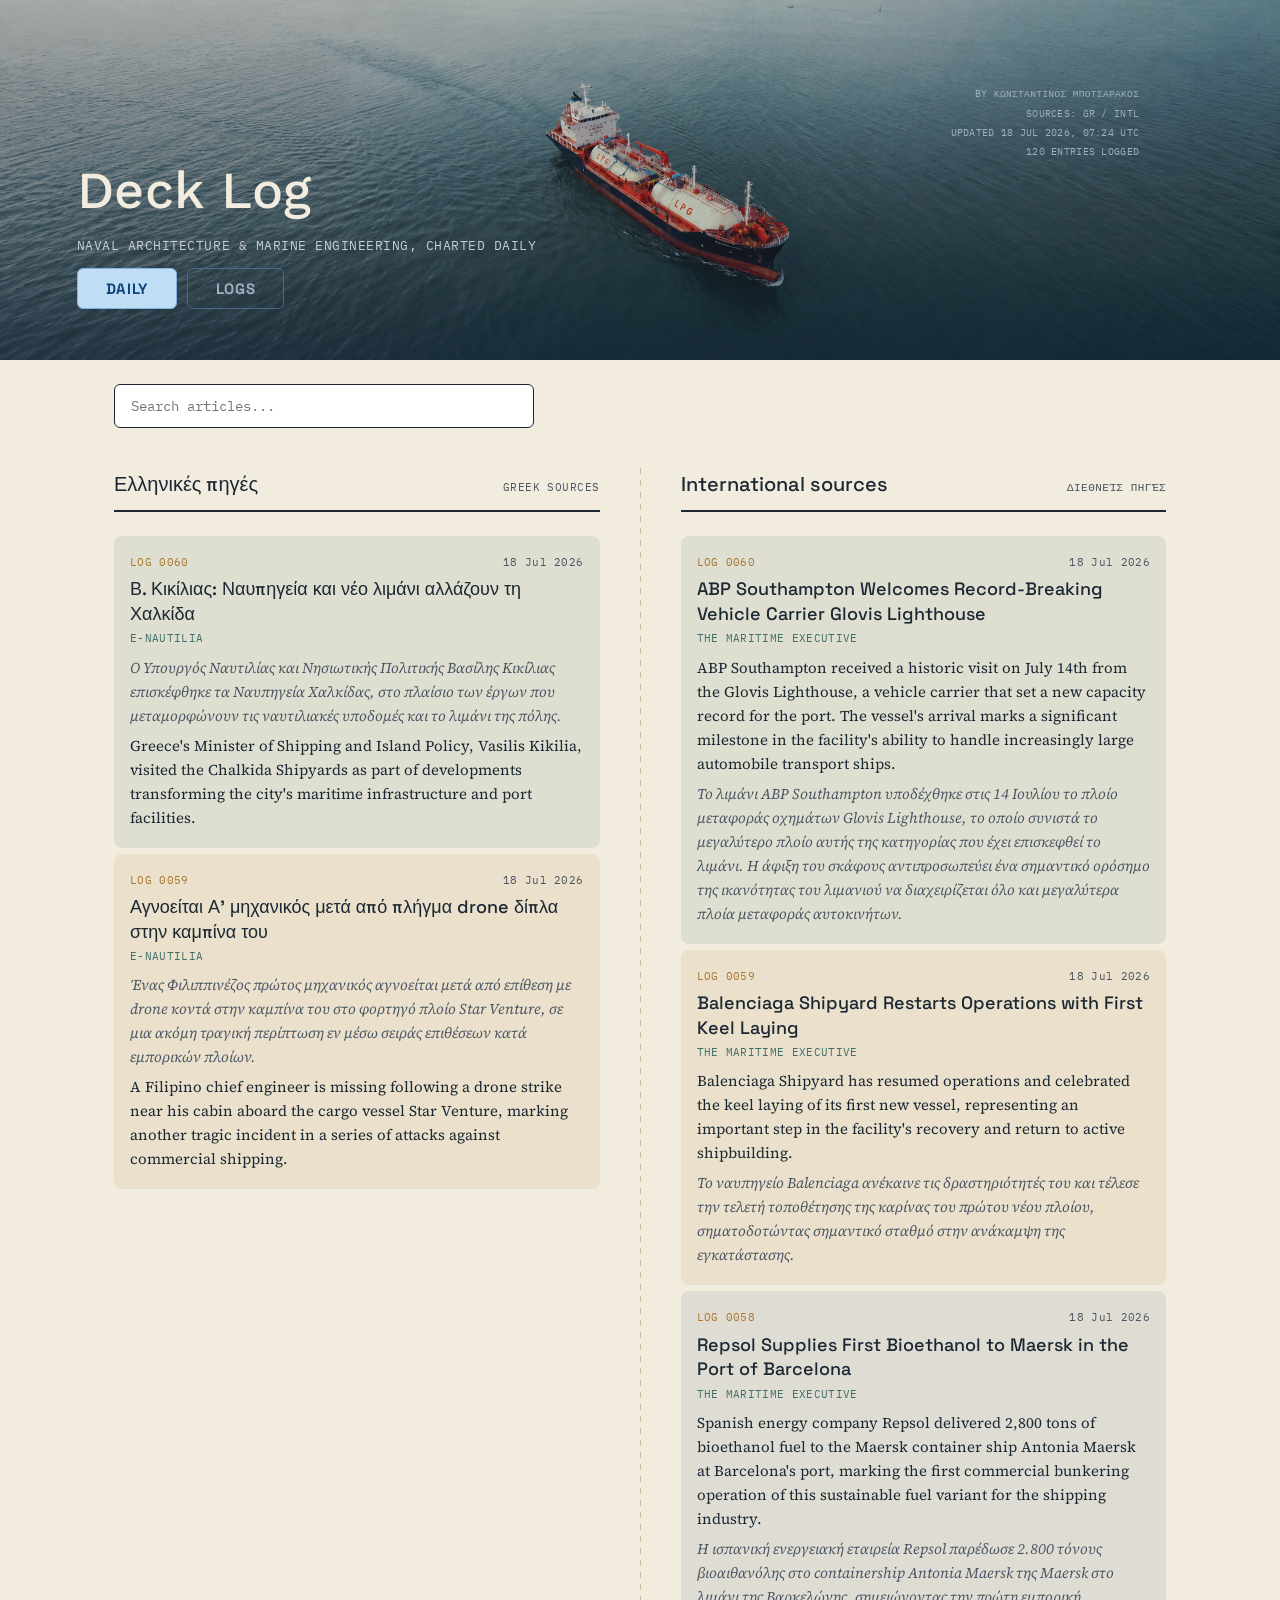
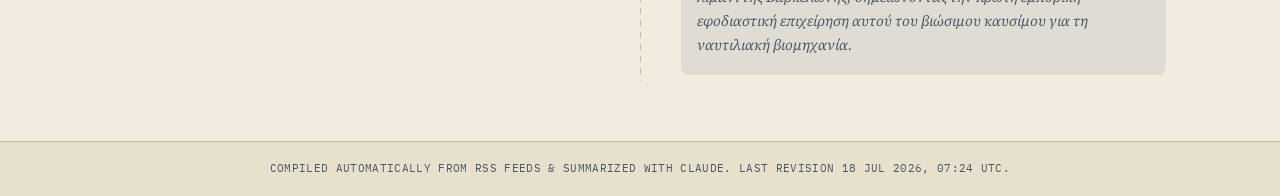
==== commit 465334ed: "Auto-update: fetch new articles and rebuild site" ====
--- a/docs/index.html
+++ b/docs/index.html
@@ -34,7 +34,7 @@
   <div class="titleblock-meta">
     <span>BY ΚΩΝΣΤΑΝΤΙΝΟΣ ΜΠΟΤΣΑΡΑΚΟΣ</span>
     <span>SOURCES: GR / INTL</span>
-    <span>UPDATED 18 Jul 2026, 01:23 UTC</span>
+    <span>UPDATED 18 Jul 2026, 07:24 UTC</span>
     <span>120 ENTRIES LOGGED</span>
   </div>
 
@@ -65,9 +65,31 @@
 
     
       
-      <article class="entry hue-0" data-date="17 Jul 2026">
+      <article class="entry hue-0" data-date="18 Jul 2026">
         <div class="entry-meta">
           <span class="entry-no">LOG 0060</span>
+          <span class="entry-date">18 Jul 2026</span>
+        </div>
+        <h3 class="entry-title"><a href="https://e-nautilia.gr/kikilias-naupigia-kai-neo-limani-allazoun-ti-xalkida/" target="_blank" rel="noopener">Β. Κικίλιας: Ναυπηγεία και νέο λιμάνι αλλάζουν τη Χαλκίδα</a></h3>
+        <p class="entry-source">e-Nautilia</p>
+        <p class="entry-summary summary-el">Ο Υπουργός Ναυτιλίας και Νησιωτικής Πολιτικής Βασίλης Κικίλιας επισκέφθηκε τα Ναυπηγεία Χαλκίδας, στο πλαίσιο των έργων που μεταμορφώνουν τις ναυτιλιακές υποδομές και το λιμάνι της πόλης.</p>
+        <p class="entry-summary summary-en">Greece's Minister of Shipping and Island Policy, Vasilis Kikilia, visited the Chalkida Shipyards as part of developments transforming the city's maritime infrastructure and port facilities.</p>
+      </article>
+      
+      <article class="entry hue-1" data-date="18 Jul 2026">
+        <div class="entry-meta">
+          <span class="entry-no">LOG 0059</span>
+          <span class="entry-date">18 Jul 2026</span>
+        </div>
+        <h3 class="entry-title"><a href="https://e-nautilia.gr/agnoeitai-o-a-michanikos-meta-apo-pligma-drone-dipla-stin-kampina-tou/" target="_blank" rel="noopener">Αγνοείται Α’ μηχανικός μετά από πλήγμα drone δίπλα στην καμπίνα του</a></h3>
+        <p class="entry-source">e-Nautilia</p>
+        <p class="entry-summary summary-el">Ένας Φιλιππινέζος πρώτος μηχανικός αγνοείται μετά από επίθεση με drone κοντά στην καμπίνα του στο φορτηγό πλοίο Star Venture, σε μια ακόμη τραγική περίπτωση εν μέσω σειράς επιθέσεων κατά εμπορικών πλοίων.</p>
+        <p class="entry-summary summary-en">A Filipino chief engineer is missing following a drone strike near his cabin aboard the cargo vessel Star Venture, marking another tragic incident in a series of attacks against commercial shipping.</p>
+      </article>
+      
+      <article class="entry hue-2" data-date="17 Jul 2026">
+        <div class="entry-meta">
+          <span class="entry-no">LOG 0058</span>
           <span class="entry-date">17 Jul 2026</span>
         </div>
         <h3 class="entry-title"><a href="https://www.hellenicshippingnews.com/baltic-dry-index-at-2-week-low/" target="_blank" rel="noopener">Baltic Dry Index at 2-Week Low</a></h3>
@@ -76,9 +98,9 @@
         <p class="entry-summary summary-en">The Baltic Exchange's dry bulk freight index declined for the third consecutive session, falling 3.1% to reach its lowest level in two weeks at 2,752 points, with the capesize segment also experiencing continued weakness.</p>
       </article>
       
-      <article class="entry hue-1" data-date="17 Jul 2026">
-        <div class="entry-meta">
-          <span class="entry-no">LOG 0059</span>
+      <article class="entry hue-3" data-date="17 Jul 2026">
+        <div class="entry-meta">
+          <span class="entry-no">LOG 0057</span>
           <span class="entry-date">17 Jul 2026</span>
         </div>
         <h3 class="entry-title"><a href="https://www.hellenicshippingnews.com/tanker-market-volatile-in-june/" target="_blank" rel="noopener">Tanker Market Volatile in June</a></h3>
@@ -87,9 +109,9 @@
         <p class="entry-summary summary-en">OPEC reported that the tanker market experienced significant fluctuations in June, driven by expectations of easing trade disruptions offset by an oversupply of available vessels, which pressured VLCC rates downward.</p>
       </article>
       
-      <article class="entry hue-2" data-date="17 Jul 2026">
-        <div class="entry-meta">
-          <span class="entry-no">LOG 0058</span>
+      <article class="entry hue-4" data-date="17 Jul 2026">
+        <div class="entry-meta">
+          <span class="entry-no">LOG 0056</span>
           <span class="entry-date">17 Jul 2026</span>
         </div>
         <h3 class="entry-title"><a href="https://www.hellenicshippingnews.com/new-bimco-survey-explores-challenges-and-best-practices-in-operational-crewing-and-rest-hour-compliance/" target="_blank" rel="noopener">New BIMCO survey explores challenges and best practices in operational crewing and rest hour compliance</a></h3>
@@ -98,9 +120,9 @@
         <p class="entry-summary summary-en">BIMCO is conducting a survey to gather industry insights on managing fatigue, crew scheduling, and compliance with maritime work and rest hour regulations, which are becoming increasingly important in international maritime policy.</p>
       </article>
       
-      <article class="entry hue-3" data-date="17 Jul 2026">
-        <div class="entry-meta">
-          <span class="entry-no">LOG 0057</span>
+      <article class="entry hue-5" data-date="17 Jul 2026">
+        <div class="entry-meta">
+          <span class="entry-no">LOG 0055</span>
           <span class="entry-date">17 Jul 2026</span>
         </div>
         <h3 class="entry-title"><a href="https://www.hellenicshippingnews.com/complex-cybersecurity-threats-demand-practical-solutions/" target="_blank" rel="noopener">Complex Cybersecurity Threats Demand Practical Solutions</a></h3>
@@ -109,9 +131,9 @@
         <p class="entry-summary summary-en">As maritime operations become increasingly digitalized, cybersecurity has emerged as a critical priority alongside connectivity. Industry experts advocate for managed connectivity services as a practical solution enabling shipowners to safeguard their fleets against evolving cyber threats.</p>
       </article>
       
-      <article class="entry hue-4" data-date="17 Jul 2026">
-        <div class="entry-meta">
-          <span class="entry-no">LOG 0056</span>
+      <article class="entry hue-0" data-date="17 Jul 2026">
+        <div class="entry-meta">
+          <span class="entry-no">LOG 0054</span>
           <span class="entry-date">17 Jul 2026</span>
         </div>
         <h3 class="entry-title"><a href="https://www.hellenicshippingnews.com/location-unknown/" target="_blank" rel="noopener">Location unknown</a></h3>
@@ -120,9 +142,9 @@
         <p class="entry-summary summary-en">GPS jamming and spoofing pose significant risks to vessel navigation and operational decision-making, potentially creating disputes between owners and charterers when masters must respond to such interference while fulfilling charter obligations.</p>
       </article>
       
-      <article class="entry hue-5" data-date="17 Jul 2026">
-        <div class="entry-meta">
-          <span class="entry-no">LOG 0055</span>
+      <article class="entry hue-1" data-date="17 Jul 2026">
+        <div class="entry-meta">
+          <span class="entry-no">LOG 0053</span>
           <span class="entry-date">17 Jul 2026</span>
         </div>
         <h3 class="entry-title"><a href="https://www.hellenicshippingnews.com/long-haul-clean-tanker-demand-rises-on-russian-diesel-exports-woes/" target="_blank" rel="noopener">Long-haul clean tanker demand rises on Russian diesel exports woes</a></h3>
@@ -131,9 +153,9 @@
         <p class="entry-summary summary-en">Russian export restrictions and Ukrainian attacks on oil infrastructure are reshaping global tanker markets, with increased demand for long-distance clean tanker routes offsetting declines in regional short-haul shipping. Russian refined product exports fell 14% month-on-month in June 2026, reaching 1.613 million barrels per day.</p>
       </article>
       
-      <article class="entry hue-0" data-date="17 Jul 2026">
-        <div class="entry-meta">
-          <span class="entry-no">LOG 0054</span>
+      <article class="entry hue-2" data-date="17 Jul 2026">
+        <div class="entry-meta">
+          <span class="entry-no">LOG 0052</span>
           <span class="entry-date">17 Jul 2026</span>
         </div>
         <h3 class="entry-title"><a href="https://www.hellenicshippingnews.com/wsc-ets-rightly-reinvests-more-into-maritime-decarbonisation-but-new-port-rules-risk-targeting-competition-rather-than-emissions/" target="_blank" rel="noopener">WSC: ETS rightly reinvests more into maritime decarbonisation, but new port rules risk targeting competition rather than emissions</a></h3>
@@ -142,9 +164,9 @@
         <p class="entry-summary summary-en">The World Shipping Council endorses the European Commission's revised EU Emissions Trading System for maritime transport, which directs revenues toward alternative fuel development and decarbonization efforts similar to aviation policies, though it cautions that new port regulations could inadvertently prioritize competitive restrictions over genuine emissions reductions.</p>
       </article>
       
-      <article class="entry hue-1" data-date="17 Jul 2026">
-        <div class="entry-meta">
-          <span class="entry-no">LOG 0053</span>
+      <article class="entry hue-3" data-date="17 Jul 2026">
+        <div class="entry-meta">
+          <span class="entry-no">LOG 0051</span>
           <span class="entry-date">17 Jul 2026</span>
         </div>
         <h3 class="entry-title"><a href="https://www.hellenicshippingnews.com/gibson-tanker-report-diesel-drought/" target="_blank" rel="noopener">Gibson tanker report – Diesel Drought</a></h3>
@@ -153,9 +175,9 @@
         <p class="entry-summary summary-en">While Middle East tensions dominate headlines, the shipping industry faces an additional supply constraint for diesel fuel that has received less attention but poses growing challenges.</p>
       </article>
       
-      <article class="entry hue-2" data-date="17 Jul 2026">
-        <div class="entry-meta">
-          <span class="entry-no">LOG 0052</span>
+      <article class="entry hue-4" data-date="17 Jul 2026">
+        <div class="entry-meta">
+          <span class="entry-no">LOG 0050</span>
           <span class="entry-date">17 Jul 2026</span>
         </div>
         <h3 class="entry-title"><a href="https://www.hellenicshippingnews.com/ets-for-maritime-proposal-will-the-suggested-measures-be-enough-to-safeguard-the-competitiveness-of-eu-ports-and-terminals/" target="_blank" rel="noopener">ETS for Maritime proposal: Will The Suggested Measures Be Enough To Safeguard The Competitiveness Of Eu Ports And Terminals?</a></h3>
@@ -164,9 +186,9 @@
         <p class="entry-summary summary-en">The European Commission has unveiled its revised Emissions Trading System proposal for maritime transport, aiming to balance the EU's decarbonization objectives with the need to maintain competitiveness in European ports and terminals.</p>
       </article>
       
-      <article class="entry hue-3" data-date="17 Jul 2026">
-        <div class="entry-meta">
-          <span class="entry-no">LOG 0051</span>
+      <article class="entry hue-5" data-date="17 Jul 2026">
+        <div class="entry-meta">
+          <span class="entry-no">LOG 0049</span>
           <span class="entry-date">17 Jul 2026</span>
         </div>
         <h3 class="entry-title"><a href="https://www.hellenicshippingnews.com/south-korean-japanese-refiners-to-keep-red-sea-route-for-saudi-crude/" target="_blank" rel="noopener">South Korean, Japanese refiners to keep Red Sea route for Saudi crude</a></h3>
@@ -175,9 +197,9 @@
         <p class="entry-summary summary-en">South Korean and Japanese refineries intend to continue importing Saudi Arabian crude oil through the Red Sea shipping corridor as a long-term strategy, even if regional tensions ease and traditional Persian Gulf routes become fully operational again.</p>
       </article>
       
-      <article class="entry hue-4" data-date="17 Jul 2026">
-        <div class="entry-meta">
-          <span class="entry-no">LOG 0050</span>
+      <article class="entry hue-0" data-date="17 Jul 2026">
+        <div class="entry-meta">
+          <span class="entry-no">LOG 0048</span>
           <span class="entry-date">17 Jul 2026</span>
         </div>
         <h3 class="entry-title"><a href="https://www.hellenicshippingnews.com/affinity-tanker-weekly-17-july-2026/" target="_blank" rel="noopener">Affinity Tanker Weekly, 17 July 2026</a></h3>
@@ -186,9 +208,9 @@
         <p class="entry-summary summary-en">Very Large Crude Carriers (VLCCs) started the week with stable market conditions, but subsequently faced increased volatility in Asian markets and weakening fundamentals.</p>
       </article>
       
-      <article class="entry hue-5" data-date="17 Jul 2026">
-        <div class="entry-meta">
-          <span class="entry-no">LOG 0049</span>
+      <article class="entry hue-1" data-date="17 Jul 2026">
+        <div class="entry-meta">
+          <span class="entry-no">LOG 0047</span>
           <span class="entry-date">17 Jul 2026</span>
         </div>
         <h3 class="entry-title"><a href="https://www.hellenicshippingnews.com/russias-diesel-export-ban-adds-fresh-fuel-to-rising-prices/" target="_blank" rel="noopener">Russia’s diesel export ban adds fresh fuel to rising prices</a></h3>
@@ -197,9 +219,9 @@
         <p class="entry-summary summary-en">Russia's prohibition on diesel exports is expected to exert upward pressure on global fuel prices, though the overall market impact may be limited given that Russian export volumes were already reduced. Primary importers will likely supplement supplies from existing stockpiles or seek alternative sources from the United States.</p>
       </article>
       
-      <article class="entry hue-0" data-date="17 Jul 2026">
-        <div class="entry-meta">
-          <span class="entry-no">LOG 0048</span>
+      <article class="entry hue-2" data-date="17 Jul 2026">
+        <div class="entry-meta">
+          <span class="entry-no">LOG 0046</span>
           <span class="entry-date">17 Jul 2026</span>
         </div>
         <h3 class="entry-title"><a href="https://www.hellenicshippingnews.com/india-issues-guidelines-for-seafarers-to-avoid-voyages-to-strait-of-hormuz/" target="_blank" rel="noopener">India issues guidelines for seafarers to ‘avoid’ voyages to Strait of Hormuz</a></h3>
@@ -208,9 +230,9 @@
         <p class="entry-summary summary-en">India's maritime authority has issued safety guidelines recommending that Indian seafarers avoid transiting the Strait of Hormuz due to heightened security risks stemming from ongoing Middle East conflicts and recent vessel attacks in the region.</p>
       </article>
       
-      <article class="entry hue-1" data-date="17 Jul 2026">
-        <div class="entry-meta">
-          <span class="entry-no">LOG 0047</span>
+      <article class="entry hue-3" data-date="17 Jul 2026">
+        <div class="entry-meta">
+          <span class="entry-no">LOG 0045</span>
           <span class="entry-date">17 Jul 2026</span>
         </div>
         <h3 class="entry-title"><a href="https://www.hellenicshippingnews.com/best-oasis-weekly-recycling-market-report-17-july-2026/" target="_blank" rel="noopener">Best Oasis Weekly Recycling Market Report, 17 July 2026</a></h3>
@@ -219,9 +241,9 @@
         <p class="entry-summary summary-en">India's ship recycling market experienced growth this week as steel plate scarcity tightened supply, driven by reduced cutting operations and vessel availability constraints.</p>
       </article>
       
-      <article class="entry hue-2" data-date="17 Jul 2026">
-        <div class="entry-meta">
-          <span class="entry-no">LOG 0046</span>
+      <article class="entry hue-4" data-date="17 Jul 2026">
+        <div class="entry-meta">
+          <span class="entry-no">LOG 0044</span>
           <span class="entry-date">17 Jul 2026</span>
         </div>
         <h3 class="entry-title"><a href="https://www.hellenicshippingnews.com/gms-week-29-blockade-returns-toll-rises/" target="_blank" rel="noopener">GMS Week 29 – BLOCKADE RETURNS, TOLL RISES</a></h3>
@@ -230,9 +252,9 @@
         <p class="entry-summary summary-en">Following five consecutive days of American military operations against Iranian targets across the Persian Gulf region, the United States has reimposed a naval blockade on Iranian ports that had been suspended during a temporary ceasefire agreement in June.</p>
       </article>
       
-      <article class="entry hue-3" data-date="17 Jul 2026">
-        <div class="entry-meta">
-          <span class="entry-no">LOG 0045</span>
+      <article class="entry hue-5" data-date="17 Jul 2026">
+        <div class="entry-meta">
+          <span class="entry-no">LOG 0043</span>
           <span class="entry-date">17 Jul 2026</span>
         </div>
         <h3 class="entry-title"><a href="https://www.hellenicshippingnews.com/iran-u-s-exchange-new-strikes-leaving-hormuz-status-uncertain/" target="_blank" rel="noopener">Iran, U.S. exchange new strikes, leaving Hormuz status uncertain</a></h3>
@@ -241,9 +263,9 @@
         <p class="entry-summary summary-en">Iran said it had launched a fresh round of attacks on U.S. facilities in the Middle East on Friday, after American military forces targeted Iranian military sites. The latest exchange of strikes threatened to heighten uncertainty around the status of the Strait of Hormuz. Tanker </p>
       </article>
       
-      <article class="entry hue-4" data-date="17 Jul 2026">
-        <div class="entry-meta">
-          <span class="entry-no">LOG 0044</span>
+      <article class="entry hue-0" data-date="17 Jul 2026">
+        <div class="entry-meta">
+          <span class="entry-no">LOG 0042</span>
           <span class="entry-date">17 Jul 2026</span>
         </div>
         <h3 class="entry-title"><a href="https://www.hellenicshippingnews.com/genevos-and-koedood-marine-partner-on-marine-hydrogen-fuel-cells/" target="_blank" rel="noopener">Genevos and Koedood Marine partner on marine hydrogen fuel cells</a></h3>
@@ -252,9 +274,9 @@
         <p class="entry-summary summary-en">French hydrogen fuel cell manufacturer Genevos has joined forces with Dutch marine engineering company Koedood Marine to develop and implement hydrogen fuel cell technology for inland and coastal shipping. The partnership aims to support vessel operators and builders in achieving zero-emission maritime operations.</p>
       </article>
       
-      <article class="entry hue-5" data-date="17 Jul 2026">
-        <div class="entry-meta">
-          <span class="entry-no">LOG 0043</span>
+      <article class="entry hue-1" data-date="17 Jul 2026">
+        <div class="entry-meta">
+          <span class="entry-no">LOG 0041</span>
           <span class="entry-date">17 Jul 2026</span>
         </div>
         <h3 class="entry-title"><a href="https://www.hellenicshippingnews.com/vhbs-new-contex-container-ship-time-charter-assessment-index-week-29-2/" target="_blank" rel="noopener">VHBS New ConTex Container Ship Time Charter Assessment Index Week 29</a></h3>
@@ -263,9 +285,20 @@
         <p class="entry-summary summary-en">Container ship time charter rates showed minimal activity during week 29, reflecting typical summer market quietness with few reported transactions.</p>
       </article>
       
-      <article class="entry hue-0" data-date="17 Jul 2026">
-        <div class="entry-meta">
-          <span class="entry-no">LOG 0042</span>
+      <article class="entry hue-2" data-date="17 Jul 2026">
+        <div class="entry-meta">
+          <span class="entry-no">LOG 0040</span>
+          <span class="entry-date">17 Jul 2026</span>
+        </div>
+        <h3 class="entry-title"><a href="https://e-nautilia.gr/fortigo-ploio-prosaraxe-dipla-se-spitia-ekpliktoi-oi-katoikoi-video/" target="_blank" rel="noopener">Φορτηγό πλοίο προσάραξε δίπλα σε κατοικημένη περιοχή – Έκπληκτοι οι κάτοικοι (Βίντεο)</a></h3>
+        <p class="entry-source">e-Nautilia</p>
+        <p class="entry-summary summary-el">Το φορτηγό πλοίο ITT Ayzal προσάραξε στις λασπώδες όχθες του ποταμού Χούγκλι στην Ινδία αφού εκτραπεί από το κύριο δίαυλο ναυσιπλοΐας, προκαλώντας ενίσχυση των τοπικών αρχών και έκπληξη στους κατοίκους της περιοχής.</p>
+        <p class="entry-summary summary-en">A cargo vessel named ITT Ayzal ran aground on the muddy banks of India's Hooghly River after deviating from the main shipping channel, triggering an emergency response from local authorities and surprising nearby residents.</p>
+      </article>
+      
+      <article class="entry hue-3" data-date="17 Jul 2026">
+        <div class="entry-meta">
+          <span class="entry-no">LOG 0039</span>
           <span class="entry-date">17 Jul 2026</span>
         </div>
         <h3 class="entry-title"><a href="https://www.hellenicshippingnews.com/bidding-announcement-of-37730-36t-handysize-bulk-carrier-he-sheng-dong-fang/" target="_blank" rel="noopener">Bidding Announcement of 37730.36t Handysize Bulk Carrier “HE SHENG DONG FANG”</a></h3>
@@ -274,9 +307,9 @@
         <p class="entry-summary summary-en">A Handysize bulk carrier vessel named HE SHENG DONG FANG with a capacity of 37,730.36 tonnes will be offered for sale through an online public auction on the Shipbid platform, scheduled for August 12th, 2026.</p>
       </article>
       
-      <article class="entry hue-1" data-date="17 Jul 2026">
-        <div class="entry-meta">
-          <span class="entry-no">LOG 0041</span>
+      <article class="entry hue-4" data-date="17 Jul 2026">
+        <div class="entry-meta">
+          <span class="entry-no">LOG 0038</span>
           <span class="entry-date">17 Jul 2026</span>
         </div>
         <h3 class="entry-title"><a href="https://www.hellenicshippingnews.com/lion-shipbrokers-weekly-market-report-week-29-2026/" target="_blank" rel="noopener">Lion Shipbrokers Weekly Market Report, Week 29 2026</a></h3>
@@ -285,9 +318,9 @@
         <p class="entry-summary summary-en">Bulk carrier markets experienced a significant downturn this week, with the Baltic index declining 6.5% to 2752 points from the previous Friday's 2944 points, though the second-hand vessel market remained active.</p>
       </article>
       
-      <article class="entry hue-2" data-date="17 Jul 2026">
-        <div class="entry-meta">
-          <span class="entry-no">LOG 0040</span>
+      <article class="entry hue-5" data-date="17 Jul 2026">
+        <div class="entry-meta">
+          <span class="entry-no">LOG 0037</span>
           <span class="entry-date">17 Jul 2026</span>
         </div>
         <h3 class="entry-title"><a href="https://www.hellenicshippingnews.com/ship-boarded-by-unauthorized-personnel-off-yemen-uk-maritime-agency-says/" target="_blank" rel="noopener">Ship boarded by ‘unauthorized personnel’ off Yemen, UK maritime agency says</a></h3>
@@ -296,9 +329,9 @@
         <p class="entry-summary summary-en">The UK Maritime Trade Operations reported that an unidentified group boarded a vessel approximately 65 nautical miles south of Al Mukalla in the Gulf of Aden, with authorities initiating an investigation into the incident. Maritime operators have been advised to exercise heightened caution while transiting the region and to report any unusual activities.</p>
       </article>
       
-      <article class="entry hue-3" data-date="17 Jul 2026">
-        <div class="entry-meta">
-          <span class="entry-no">LOG 0039</span>
+      <article class="entry hue-0" data-date="17 Jul 2026">
+        <div class="entry-meta">
+          <span class="entry-no">LOG 0036</span>
           <span class="entry-date">17 Jul 2026</span>
         </div>
         <h3 class="entry-title"><a href="https://www.hellenicshippingnews.com/exmar-announces-vessel-sales/" target="_blank" rel="noopener">EXMAR Announces Vessel Sales</a></h3>
@@ -307,9 +340,9 @@
         <p class="entry-summary summary-en">EXMAR has completed the sale of five vessels including three medium-sized gas carriers and two pressurized vessels as part of its strategic fleet modernization program. These transactions support the company's objective to maintain a contemporary and operationally efficient shipping portfolio.</p>
       </article>
       
-      <article class="entry hue-4" data-date="17 Jul 2026">
-        <div class="entry-meta">
-          <span class="entry-no">LOG 0038</span>
+      <article class="entry hue-1" data-date="17 Jul 2026">
+        <div class="entry-meta">
+          <span class="entry-no">LOG 0035</span>
           <span class="entry-date">17 Jul 2026</span>
         </div>
         <h3 class="entry-title"><a href="https://www.hellenicshippingnews.com/ammonia-fueled-low-speed-two-stroke-engine-uec50lsja-has-been-awarded-marine-engineering-of-the-year-dokou-memorial-award-2025/" target="_blank" rel="noopener">Ammonia-fueled low-speed two-stroke engine UEC50LSJA has been awarded “Marine Engineering of the Year (Dokou Memorial Award) 2025”</a></h3>
@@ -318,9 +351,9 @@
         <p class="entry-summary summary-en">Japan Engine Corporation's UEC50LSJA ammonia-fueled low-speed two-stroke engine has received the prestigious Marine Engineering of the Year award (Dokou Memorial Award) 2025 at a joint ceremony held by major Japanese maritime engineering societies in Tokyo.</p>
       </article>
       
-      <article class="entry hue-5" data-date="17 Jul 2026">
-        <div class="entry-meta">
-          <span class="entry-no">LOG 0037</span>
+      <article class="entry hue-2" data-date="17 Jul 2026">
+        <div class="entry-meta">
+          <span class="entry-no">LOG 0034</span>
           <span class="entry-date">17 Jul 2026</span>
         </div>
         <h3 class="entry-title"><a href="https://www.hellenicshippingnews.com/new-times-shipbuilding-delivers-three-lng-dual-fuel-tankers/" target="_blank" rel="noopener">New Times Shipbuilding delivers three LNG dual-fuel tankers</a></h3>
@@ -329,9 +362,9 @@
         <p class="entry-summary summary-en">Chinese shipbuilder New Times Shipbuilding completed delivery of three LNG dual-fuel tankers in early July, including a 299,500 DWT VLCC equipped with engines capable of operating on conventional marine fuel or liquefied natural gas.</p>
       </article>
       
-      <article class="entry hue-0" data-date="17 Jul 2026">
-        <div class="entry-meta">
-          <span class="entry-no">LOG 0036</span>
+      <article class="entry hue-3" data-date="17 Jul 2026">
+        <div class="entry-meta">
+          <span class="entry-no">LOG 0033</span>
           <span class="entry-date">17 Jul 2026</span>
         </div>
         <h3 class="entry-title"><a href="https://www.hellenicshippingnews.com/ubs-sees-copper-market-deficit-supporting-long-positions/" target="_blank" rel="noopener">UBS sees copper market deficit supporting long positions</a></h3>
@@ -340,9 +373,9 @@
         <p class="entry-summary summary-en">UBS maintains an optimistic stance on copper markets, noting that prices remain resilient above $13,000 per metric ton despite recent fluctuations, as US tariff uncertainties redirect copper flows toward COMEX and reshape global inventory patterns.</p>
       </article>
       
-      <article class="entry hue-1" data-date="17 Jul 2026">
-        <div class="entry-meta">
-          <span class="entry-no">LOG 0035</span>
+      <article class="entry hue-4" data-date="17 Jul 2026">
+        <div class="entry-meta">
+          <span class="entry-no">LOG 0032</span>
           <span class="entry-date">17 Jul 2026</span>
         </div>
         <h3 class="entry-title"><a href="https://www.hellenicshippingnews.com/agora-shipbroking-corporation-snapshot-of-commercial-indicators-report-week-29-2026/" target="_blank" rel="noopener">Agora Shipbroking Corporation: Snapshot of Commercial Indicators Report – Week 29 2026</a></h3>
@@ -351,9 +384,9 @@
         <p class="entry-summary summary-en">Agora Shipbroking Corporation has released its commercial indicators snapshot for week 29 of 2026, providing market analysis and key shipping metrics for the period.</p>
       </article>
       
-      <article class="entry hue-2" data-date="17 Jul 2026">
-        <div class="entry-meta">
-          <span class="entry-no">LOG 0034</span>
+      <article class="entry hue-5" data-date="17 Jul 2026">
+        <div class="entry-meta">
+          <span class="entry-no">LOG 0031</span>
           <span class="entry-date">17 Jul 2026</span>
         </div>
         <h3 class="entry-title"><a href="https://e-nautilia.gr/ploiarchos-paradexthike-tin-enoxi-tou-gia-sexoualiki-epithesi-se-dokimi-tis-akadimias-emporikou-naftikou-ton-ipa/" target="_blank" rel="noopener">Πλοίαρχος παραδέχθηκε την ενοχή του για σεξουαλική επίθεση σε δόκιμη της Ακαδημία Εμπορικού Ναυτικού των ΗΠΑ</a></h3>
@@ -362,9 +395,9 @@
         <p class="entry-summary summary-en">A former captain of a U.S. merchant vessel pleaded guilty in federal court in New York to sexually assaulting two cadets from the U.S. Merchant Marine Academy who were completing their training aboard his cargo ship seven years prior.</p>
       </article>
       
-      <article class="entry hue-3" data-date="17 Jul 2026">
-        <div class="entry-meta">
-          <span class="entry-no">LOG 0033</span>
+      <article class="entry hue-0" data-date="17 Jul 2026">
+        <div class="entry-meta">
+          <span class="entry-no">LOG 0030</span>
           <span class="entry-date">17 Jul 2026</span>
         </div>
         <h3 class="entry-title"><a href="https://e-nautilia.gr/sokaristiko-vinteo-krouazieroploio-pire-terastia-klisi-kai-anatraphke/" target="_blank" rel="noopener">Σοκαριστικό βίντεο από την Κίνα: Κρουαζιερόπλοιο πήρε τεράστια κλίση και ανατράπηκε</a></h3>
@@ -373,9 +406,9 @@
         <p class="entry-summary summary-en">A luxury cruise ship designed as a floating hotel experienced a dramatic and dangerous list while moored at Wenzhou port in eastern China, as captured in shocking video footage.</p>
       </article>
       
-      <article class="entry hue-4" data-date="17 Jul 2026">
-        <div class="entry-meta">
-          <span class="entry-no">LOG 0032</span>
+      <article class="entry hue-1" data-date="17 Jul 2026">
+        <div class="entry-meta">
+          <span class="entry-no">LOG 0029</span>
           <span class="entry-date">17 Jul 2026</span>
         </div>
         <h3 class="entry-title"><a href="https://e-nautilia.gr/peripeteia-gia-to-talos-sti-thira-apokopike-agkura/" target="_blank" rel="noopener">Περιπέτεια για το «ΤΑΛΩΣ» στη Θήρα – Αποκόπηκε τμήμα της άγκυρας</a></h3>
@@ -384,9 +417,9 @@
         <p class="entry-summary summary-en">The cargo and vehicle carrier TALOS experienced an incident Wednesday evening at Athinios port in Santorini, during which a section of its anchor became detached.</p>
       </article>
       
-      <article class="entry hue-5" data-date="17 Jul 2026">
-        <div class="entry-meta">
-          <span class="entry-no">LOG 0031</span>
+      <article class="entry hue-2" data-date="17 Jul 2026">
+        <div class="entry-meta">
+          <span class="entry-no">LOG 0028</span>
           <span class="entry-date">17 Jul 2026</span>
         </div>
         <h3 class="entry-title"><a href="https://www.hellenicshippingnews.com/baltic-dry-index-falls-to-2752-down-88-points/" target="_blank" rel="noopener">Baltic Dry Index falls to 2752 down 88 points</a></h3>
@@ -395,9 +428,9 @@
         <p class="entry-summary summary-en">The Baltic Dry Index, a key indicator of global shipping costs for bulk commodities like coal and grain, declined by 88 points to 2752 on July 17, 2026. The index, maintained by the London-based Baltic Exchange, is compiled from daily price surveys conducted by shipping agents worldwide.</p>
       </article>
       
-      <article class="entry hue-0" data-date="17 Jul 2026">
-        <div class="entry-meta">
-          <span class="entry-no">LOG 0030</span>
+      <article class="entry hue-3" data-date="17 Jul 2026">
+        <div class="entry-meta">
+          <span class="entry-no">LOG 0027</span>
           <span class="entry-date">17 Jul 2026</span>
         </div>
         <h3 class="entry-title"><a href="https://e-nautilia.gr/telos-i-eksartisi-apo-to-gps-neo-systima-asfalis-ploigisi-parapoiimeno-sima/" target="_blank" rel="noopener">Τέλος η εξάρτηση από το GPS; Νέο σύστημα υπόσχεται ασφαλή πλοήγηση ακόμη και όταν το σήμα παραποιείται</a></h3>
@@ -406,9 +439,9 @@
         <p class="entry-summary summary-en">A new navigation system promises secure maritime positioning even when GPS signals are compromised, addressing growing concerns about the reliability of GPS as shipping's primary navigation tool. The development reflects a significant shift in maritime thinking, as sailors now recognize that GPS vulnerabilities pose real operational risks.</p>
       </article>
       
-      <article class="entry hue-1" data-date="17 Jul 2026">
-        <div class="entry-meta">
-          <span class="entry-no">LOG 0029</span>
+      <article class="entry hue-4" data-date="17 Jul 2026">
+        <div class="entry-meta">
+          <span class="entry-no">LOG 0026</span>
           <span class="entry-date">17 Jul 2026</span>
         </div>
         <h3 class="entry-title"><a href="https://www.hellenicshippingnews.com/kickster-fueleu-marketplace-publishes-first-independent-fueleu-readiness-assessment-of-the-eu-mrv-fleet/" target="_blank" rel="noopener">Kickster FuelEU Marketplace Publishes First Independent Fueleu Readiness Assessment Of The EU MRV Fleet</a></h3>
@@ -417,9 +450,9 @@
         <p class="entry-summary summary-en">The Kickster FuelEU Marketplace has released the first independent assessment of FuelEU Maritime readiness for the EU fleet, marking a significant step in the EU's shipping decarbonization efforts. During 2025, shipping companies began monitoring fuel consumption and energy usage to prepare for the regulation's initial compliance cycle.</p>
       </article>
       
-      <article class="entry hue-2" data-date="17 Jul 2026">
-        <div class="entry-meta">
-          <span class="entry-no">LOG 0028</span>
+      <article class="entry hue-5" data-date="17 Jul 2026">
+        <div class="entry-meta">
+          <span class="entry-no">LOG 0025</span>
           <span class="entry-date">17 Jul 2026</span>
         </div>
         <h3 class="entry-title"><a href="https://www.hellenicshippingnews.com/dnv-type-approval-design-certificate-accelerates-deployment-of-econowind-ventofoils/" target="_blank" rel="noopener">DNV Type Approval Design Certificate accelerates deployment of Econowind VentoFoils</a></h3>
@@ -428,9 +461,9 @@
         <p class="entry-summary summary-en">Econowind has obtained DNV Type Approval for its VentoFoil 3-Series wind-assisted propulsion wing, streamlining its integration onto DNV-classed vessels and facilitating broader adoption of wind propulsion technology in the maritime sector.</p>
       </article>
       
-      <article class="entry hue-3" data-date="17 Jul 2026">
-        <div class="entry-meta">
-          <span class="entry-no">LOG 0027</span>
+      <article class="entry hue-0" data-date="17 Jul 2026">
+        <div class="entry-meta">
+          <span class="entry-no">LOG 0024</span>
           <span class="entry-date">17 Jul 2026</span>
         </div>
         <h3 class="entry-title"><a href="https://www.hellenicshippingnews.com/shipping-industry-takes-major-step-towards-sustainable-plastic-procurement-with-new-toolkit-from-the-maritime-association-for-clean-seas/" target="_blank" rel="noopener">Shipping industry takes major step towards sustainable plastic procurement with new toolkit from the Maritime Association for Clean Seas</a></h3>
@@ -439,9 +472,9 @@
         <p class="entry-summary summary-en">The Maritime Association for Clean Seas has released practical guidance to help commercial shipping operators adopt more sustainable plastic procurement practices across their fleet operations. The toolkit aims to establish a standardized, evidence-based framework for reducing plastic consumption in the maritime industry.</p>
       </article>
       
-      <article class="entry hue-4" data-date="17 Jul 2026">
-        <div class="entry-meta">
-          <span class="entry-no">LOG 0026</span>
+      <article class="entry hue-1" data-date="17 Jul 2026">
+        <div class="entry-meta">
+          <span class="entry-no">LOG 0023</span>
           <span class="entry-date">17 Jul 2026</span>
         </div>
         <h3 class="entry-title"><a href="https://www.hellenicshippingnews.com/dp-world-taps-hapag-lloyd-for-emissions-cuts-in-americas/" target="_blank" rel="noopener">DP World taps Hapag-Lloyd for emissions cuts in Americas</a></h3>
@@ -450,9 +483,9 @@
         <p class="entry-summary summary-en">DP World is partnering with Hapag-Lloyd to reduce ocean freight emissions in the Americas by utilizing biofuel bunkering, enabling the logistics company to claim approximately 4,700 metric tons of CO2-equivalent emissions reductions through a book-and-claim arrangement involving used cooking oil-based fuel.</p>
       </article>
       
-      <article class="entry hue-5" data-date="17 Jul 2026">
-        <div class="entry-meta">
-          <span class="entry-no">LOG 0025</span>
+      <article class="entry hue-2" data-date="17 Jul 2026">
+        <div class="entry-meta">
+          <span class="entry-no">LOG 0022</span>
           <span class="entry-date">17 Jul 2026</span>
         </div>
         <h3 class="entry-title"><a href="https://www.hellenicshippingnews.com/delfin-inks-preliminary-equity-offtake-deal-with-midocean-for-second-lng-vessel/" target="_blank" rel="noopener">Delfin inks preliminary equity, offtake deal with MidOcean for second LNG vessel</a></h3>
@@ -461,9 +494,9 @@
         <p class="entry-summary summary-en">Delfin Midstream has agreed in principle with MidOcean Energy to allow the investment firm to acquire up to 50% equity stake in a second LNG export facility planned offshore Louisiana, with corresponding rights to half of the project's production output.</p>
       </article>
       
-      <article class="entry hue-0" data-date="17 Jul 2026">
-        <div class="entry-meta">
-          <span class="entry-no">LOG 0024</span>
+      <article class="entry hue-3" data-date="17 Jul 2026">
+        <div class="entry-meta">
+          <span class="entry-no">LOG 0021</span>
           <span class="entry-date">17 Jul 2026</span>
         </div>
         <h3 class="entry-title"><a href="https://www.hellenicshippingnews.com/wind-assisted-propulsion-and-visibility-compliance-a-case-study/" target="_blank" rel="noopener">Wind-Assisted Propulsion and Visibility Compliance: A Case Study</a></h3>
@@ -472,9 +505,9 @@
         <p class="entry-summary summary-en">Vertom has received a new vessel equipped with two retractable Ventofoils designed to lower fuel consumption through wind-assisted propulsion, though maritime authorities including Portugal's Flag Administration must address radar visibility concerns created by these devices when deployed.</p>
       </article>
       
-      <article class="entry hue-1" data-date="17 Jul 2026">
-        <div class="entry-meta">
-          <span class="entry-no">LOG 0023</span>
+      <article class="entry hue-4" data-date="17 Jul 2026">
+        <div class="entry-meta">
+          <span class="entry-no">LOG 0020</span>
           <span class="entry-date">17 Jul 2026</span>
         </div>
         <h3 class="entry-title"><a href="https://www.hellenicshippingnews.com/asias-richest-nation-remains-worlds-leading-maritime-center-in-2026/" target="_blank" rel="noopener">Asia’s richest nation remains world’s leading maritime center in 2026</a></h3>
@@ -483,9 +516,9 @@
         <p class="entry-summary summary-en">Singapore has maintained its position as the world's premier maritime center for the 13th consecutive year according to the 2026 Xinhua-Baltic International Shipping Center Development Index, leveraging its strategic geographic location and comprehensive maritime service infrastructure.</p>
       </article>
       
-      <article class="entry hue-2" data-date="17 Jul 2026">
-        <div class="entry-meta">
-          <span class="entry-no">LOG 0022</span>
+      <article class="entry hue-5" data-date="17 Jul 2026">
+        <div class="entry-meta">
+          <span class="entry-no">LOG 0019</span>
           <span class="entry-date">17 Jul 2026</span>
         </div>
         <h3 class="entry-title"><a href="https://www.hellenicshippingnews.com/hd-hyundai-heavy-industries-foreign-workforce-tops-9/" target="_blank" rel="noopener">HD Hyundai Heavy Industries Foreign Workforce Tops 9%</a></h3>
@@ -494,9 +527,9 @@
         <p class="entry-summary summary-en">HD Hyundai Heavy Industries has increased its foreign workforce to over 9% to address labor shortages during the shipbuilding boom, with Vietnamese workers representing the largest contingent following new visa regulations implemented in July.</p>
       </article>
       
-      <article class="entry hue-3" data-date="17 Jul 2026">
-        <div class="entry-meta">
-          <span class="entry-no">LOG 0021</span>
+      <article class="entry hue-0" data-date="17 Jul 2026">
+        <div class="entry-meta">
+          <span class="entry-no">LOG 0018</span>
           <span class="entry-date">17 Jul 2026</span>
         </div>
         <h3 class="entry-title"><a href="https://www.hellenicshippingnews.com/bangladeshs-petrobangla-says-2026-lng-imports-from-qatarenergy-to-fall-by-50/" target="_blank" rel="noopener">Bangladesh’s Petrobangla says 2026 LNG imports from QatarEnergy to fall by 50%</a></h3>
@@ -505,9 +538,9 @@
         <p class="entry-summary summary-en">Bangladesh's state-owned LNG importer Petrobangla expects to receive approximately 50% fewer liquefied natural gas shipments from QatarEnergy in 2026 due to disruptions caused by Middle East regional conflicts. The reduction stems from QatarEnergy's March production halt and subsequent supply constraints.</p>
       </article>
       
-      <article class="entry hue-4" data-date="17 Jul 2026">
-        <div class="entry-meta">
-          <span class="entry-no">LOG 0020</span>
+      <article class="entry hue-1" data-date="17 Jul 2026">
+        <div class="entry-meta">
+          <span class="entry-no">LOG 0017</span>
           <span class="entry-date">17 Jul 2026</span>
         </div>
         <h3 class="entry-title"><a href="https://www.hellenicshippingnews.com/marmara-wheat-prices-rebound-from-19-month-lows-amid-black-sea-shipping-disruptions/" target="_blank" rel="noopener">Marmara wheat prices rebound from 19-month lows amid Black Sea shipping disruptions</a></h3>
@@ -516,9 +549,9 @@
         <p class="entry-summary summary-en">Wheat prices in the Marmara region recovered from 19-month lows following reported disruptions to vessel traffic through the Kerch Strait and labor actions in the Azov Sea, which have constrained Black Sea shipping operations.</p>
       </article>
       
-      <article class="entry hue-5" data-date="17 Jul 2026">
-        <div class="entry-meta">
-          <span class="entry-no">LOG 0019</span>
+      <article class="entry hue-2" data-date="17 Jul 2026">
+        <div class="entry-meta">
+          <span class="entry-no">LOG 0016</span>
           <span class="entry-date">17 Jul 2026</span>
         </div>
         <h3 class="entry-title"><a href="https://www.hellenicshippingnews.com/soybeans-retreat-from-2-month-high/" target="_blank" rel="noopener">Soybeans Retreat from 2-Month High</a></h3>
@@ -527,9 +560,9 @@
         <p class="entry-summary summary-en">Soybean futures declined below $12 per bushel following a two-month peak, as favorable weather conditions in the US Midwest offset robust export sales reported by the USDA for the week ending July 9.</p>
       </article>
       
-      <article class="entry hue-0" data-date="17 Jul 2026">
-        <div class="entry-meta">
-          <span class="entry-no">LOG 0018</span>
+      <article class="entry hue-3" data-date="17 Jul 2026">
+        <div class="entry-meta">
+          <span class="entry-no">LOG 0015</span>
           <span class="entry-date">17 Jul 2026</span>
         </div>
         <h3 class="entry-title"><a href="https://www.hellenicshippingnews.com/asian-feed-millers-prepare-to-use-more-corn-following-escalation-of-black-sea-conflict/" target="_blank" rel="noopener">Asian feed millers prepare to use more corn following escalation of Black Sea conflict</a></h3>
@@ -538,9 +571,9 @@
         <p class="entry-summary summary-en">Rising tensions in the Black Sea have increased shipping costs and wheat prices, prompting Asian feed manufacturers to shift toward corn-based formulations as a more economical alternative.</p>
       </article>
       
-      <article class="entry hue-1" data-date="17 Jul 2026">
-        <div class="entry-meta">
-          <span class="entry-no">LOG 0017</span>
+      <article class="entry hue-4" data-date="17 Jul 2026">
+        <div class="entry-meta">
+          <span class="entry-no">LOG 0014</span>
           <span class="entry-date">17 Jul 2026</span>
         </div>
         <h3 class="entry-title"><a href="https://www.hellenicshippingnews.com/global-gas-markets-after-the-hormuz-shock/" target="_blank" rel="noopener">Global gas markets after the Hormuz shock</a></h3>
@@ -549,9 +582,9 @@
         <p class="entry-summary summary-en">Middle Eastern tensions and disruptions in Hormuz Strait shipping have destabilized global liquefied natural gas markets, with Qatar's significant LNG exports—among the world's largest—facing transit challenges through this critical chokepoint.</p>
       </article>
       
-      <article class="entry hue-2" data-date="17 Jul 2026">
-        <div class="entry-meta">
-          <span class="entry-no">LOG 0016</span>
+      <article class="entry hue-5" data-date="17 Jul 2026">
+        <div class="entry-meta">
+          <span class="entry-no">LOG 0013</span>
           <span class="entry-date">17 Jul 2026</span>
         </div>
         <h3 class="entry-title"><a href="https://www.hellenicshippingnews.com/goldman-sachs-flags-fresh-upside-risks-for-oil-as-gulf-flows-falter/" target="_blank" rel="noopener">Goldman Sachs flags fresh upside risks for oil as Gulf flows falter</a></h3>
@@ -560,9 +593,9 @@
         <p class="entry-summary summary-en">Goldman Sachs analysts warn that escalating attacks on vessels in the Strait of Hormuz are disrupting oil shipments from the Persian Gulf, tightening global crude supplies and potentially driving Brent prices higher than previously anticipated.</p>
       </article>
       
-      <article class="entry hue-3" data-date="17 Jul 2026">
-        <div class="entry-meta">
-          <span class="entry-no">LOG 0015</span>
+      <article class="entry hue-0" data-date="17 Jul 2026">
+        <div class="entry-meta">
+          <span class="entry-no">LOG 0012</span>
           <span class="entry-date">17 Jul 2026</span>
         </div>
         <h3 class="entry-title"><a href="https://www.hellenicshippingnews.com/eu-gas-prices-climb-as-supply-risks-intensify/" target="_blank" rel="noopener">EU Gas Prices Climb as Supply Risks Intensify</a></h3>
@@ -571,9 +604,9 @@
         <p class="entry-summary summary-en">European natural gas prices reached their highest level in four months at €55.7 per MWh following escalated military tensions between the US and Iran, which threaten the stability of Persian Gulf energy supplies.</p>
       </article>
       
-      <article class="entry hue-4" data-date="17 Jul 2026">
-        <div class="entry-meta">
-          <span class="entry-no">LOG 0014</span>
+      <article class="entry hue-1" data-date="17 Jul 2026">
+        <div class="entry-meta">
+          <span class="entry-no">LOG 0011</span>
           <span class="entry-date">17 Jul 2026</span>
         </div>
         <h3 class="entry-title"><a href="https://e-nautilia.gr/ellines-efoplistes-vlcc-kuma-paraggelies/" target="_blank" rel="noopener">Οι Έλληνες εφοπλιστές πρωταγωνιστούν στο μεγαλύτερο κύμα παραγγελιών δεξαμενόπλοιων VLCC</a></h3>
@@ -582,9 +615,9 @@
         <p class="entry-summary summary-en">Greek shipowners are making a strong comeback in the VLCC tanker market by participating in record-breaking orders for this vessel category, reaffirming their prominent role in global shipping.</p>
       </article>
       
-      <article class="entry hue-5" data-date="17 Jul 2026">
-        <div class="entry-meta">
-          <span class="entry-no">LOG 0013</span>
+      <article class="entry hue-2" data-date="17 Jul 2026">
+        <div class="entry-meta">
+          <span class="entry-no">LOG 0010</span>
           <span class="entry-date">17 Jul 2026</span>
         </div>
         <h3 class="entry-title"><a href="https://e-nautilia.gr/india-apagorevei-naftikous-stena-tou-ormouz/" target="_blank" rel="noopener">Η Ινδία απαγορεύει στους ναυτικούς της να περάσουν από τα Στενά του Ορμούζ – Θα ακολουθήσουν και άλλες χώρες;</a></h3>
@@ -593,9 +626,9 @@
         <p class="entry-summary summary-en">India, a major source of seafarers for global commercial shipping, has prohibited maritime companies from deploying Indian crew members on vessels transiting the Strait of Hormuz, raising questions about whether other nations may follow suit.</p>
       </article>
       
-      <article class="entry hue-0" data-date="17 Jul 2026">
-        <div class="entry-meta">
-          <span class="entry-no">LOG 0012</span>
+      <article class="entry hue-3" data-date="17 Jul 2026">
+        <div class="entry-meta">
+          <span class="entry-no">LOG 0009</span>
           <span class="entry-date">17 Jul 2026</span>
         </div>
         <h3 class="entry-title"><a href="https://e-nautilia.gr/kikilias-rafina-perisotera-ploia-ftinotera-eisitiria/" target="_blank" rel="noopener">Β. Κικίλιας για Ραφήνα: Περισσότερα πλοία, φθηνότερα εισιτήρια, πάνω απ’ όλα η ασφάλεια</a></h3>
@@ -604,9 +637,9 @@
         <p class="entry-summary summary-en">Greek official V. Kikilas outlined plans to enhance Rafina port through increased vessel capacity and reduced ticket fares, with safety remaining the top priority, while consultations on the port's future development are scheduled for after the summer season.</p>
       </article>
       
-      <article class="entry hue-1" data-date="16 Jul 2026">
-        <div class="entry-meta">
-          <span class="entry-no">LOG 0011</span>
+      <article class="entry hue-4" data-date="16 Jul 2026">
+        <div class="entry-meta">
+          <span class="entry-no">LOG 0008</span>
           <span class="entry-date">16 Jul 2026</span>
         </div>
         <h3 class="entry-title"><a href="https://www.hellenicshippingnews.com/tanker-owners-weigh-usgc-as-hormuz-tensions-compromise-persian-gulf-flows/" target="_blank" rel="noopener">Tanker owners weigh USGC as Hormuz tensions compromise Persian Gulf flows</a></h3>
@@ -615,9 +648,9 @@
         <p class="entry-summary summary-en">Geopolitical tensions at the Strait of Hormuz are prompting tanker operators to consider routing crude shipments through the US Gulf Coast instead of the Persian Gulf, though weak VLCC demand and more profitable Brazil-China trade routes are limiting immediate freight rate increases.</p>
       </article>
       
-      <article class="entry hue-2" data-date="16 Jul 2026">
-        <div class="entry-meta">
-          <span class="entry-no">LOG 0010</span>
+      <article class="entry hue-5" data-date="16 Jul 2026">
+        <div class="entry-meta">
+          <span class="entry-no">LOG 0007</span>
           <span class="entry-date">16 Jul 2026</span>
         </div>
         <h3 class="entry-title"><a href="https://www.hellenicshippingnews.com/tanker-market-hormuz-strikes-cause-deja-vu/" target="_blank" rel="noopener">Tanker Market: Hormuz Strikes Cause “Deja-Vu”</a></h3>
@@ -626,9 +659,9 @@
         <p class="entry-summary summary-en">Recent military strikes in the Middle East have pushed tanker markets back into volatile patterns reminiscent of wartime conditions, despite earlier hopes that a U.S.-Iran agreement framework would stabilize the region.</p>
       </article>
       
-      <article class="entry hue-3" data-date="16 Jul 2026">
-        <div class="entry-meta">
-          <span class="entry-no">LOG 0009</span>
+      <article class="entry hue-0" data-date="16 Jul 2026">
+        <div class="entry-meta">
+          <span class="entry-no">LOG 0006</span>
           <span class="entry-date">16 Jul 2026</span>
         </div>
         <h3 class="entry-title"><a href="https://www.hellenicshippingnews.com/panamax-congestion-in-china-two-forces-converge-at-berth/" target="_blank" rel="noopener">Panamax congestion in China: Two forces converge at berth</a></h3>
@@ -637,9 +670,9 @@
         <p class="entry-summary summary-en">Chinese ports are experiencing increased congestion of Panamax vessels due to a combination of factors: mine safety shutdowns in Shanxi province have boosted coal import demand that exceeds southern terminal capacity, while typhoon activity in the region has simultaneously delayed cargo discharge operations.</p>
       </article>
       
-      <article class="entry hue-4" data-date="16 Jul 2026">
-        <div class="entry-meta">
-          <span class="entry-no">LOG 0008</span>
+      <article class="entry hue-1" data-date="16 Jul 2026">
+        <div class="entry-meta">
+          <span class="entry-no">LOG 0005</span>
           <span class="entry-date">16 Jul 2026</span>
         </div>
         <h3 class="entry-title"><a href="https://www.hellenicshippingnews.com/baltic-dry-index-falls-for-2nd-day-2/" target="_blank" rel="noopener">Baltic Dry Index Falls for 2nd Day</a></h3>
@@ -648,9 +681,9 @@
         <p class="entry-summary summary-en">The Baltic Exchange's dry bulk freight index declined for the second consecutive day, falling approximately 3% to reach its lowest level since early July at 2,840 points, driven by persistent softness in the capesize vessel segment.</p>
       </article>
       
-      <article class="entry hue-5" data-date="16 Jul 2026">
-        <div class="entry-meta">
-          <span class="entry-no">LOG 0007</span>
+      <article class="entry hue-2" data-date="16 Jul 2026">
+        <div class="entry-meta">
+          <span class="entry-no">LOG 0004</span>
           <span class="entry-date">16 Jul 2026</span>
         </div>
         <h3 class="entry-title"><a href="https://www.hellenicshippingnews.com/why-chinas-crude-collapse-isnt-the-demand-story-it-looks-like/" target="_blank" rel="noopener">Why China’s Crude Collapse Isn’t The Demand Story It Looks Like</a></h3>
@@ -659,9 +692,9 @@
         <p class="entry-summary summary-en">Recent data on China's crude oil imports appearing to decline significantly may not accurately reflect actual demand, as statistical reporting can create a misleading picture of the market situation.</p>
       </article>
       
-      <article class="entry hue-0" data-date="16 Jul 2026">
-        <div class="entry-meta">
-          <span class="entry-no">LOG 0006</span>
+      <article class="entry hue-3" data-date="16 Jul 2026">
+        <div class="entry-meta">
+          <span class="entry-no">LOG 0003</span>
           <span class="entry-date">16 Jul 2026</span>
         </div>
         <h3 class="entry-title"><a href="https://www.hellenicshippingnews.com/xeneta-weekly-ocean-container-shipping-market-update-rates-softening-2/" target="_blank" rel="noopener">Xeneta Weekly Ocean Container Shipping Market Update: Rates Softening</a></h3>
@@ -670,9 +703,9 @@
         <p class="entry-summary summary-en">Xeneta's latest market analysis reveals declining spot rates across major container shipping routes between Asia and North America, based on comprehensive freight rate and capacity data compiled by their senior analyst. The report provides current market intelligence to help stakeholders track pricing movements and capacity availability on key global shipping corridors.</p>
       </article>
       
-      <article class="entry hue-1" data-date="16 Jul 2026">
-        <div class="entry-meta">
-          <span class="entry-no">LOG 0005</span>
+      <article class="entry hue-4" data-date="16 Jul 2026">
+        <div class="entry-meta">
+          <span class="entry-no">LOG 0002</span>
           <span class="entry-date">16 Jul 2026</span>
         </div>
         <h3 class="entry-title"><a href="https://www.hellenicshippingnews.com/sea-lng-2026-mid-year-market-review-underlines-a-decade-of-progress-along-methane-decarbonisation-pathway/" target="_blank" rel="noopener">SEA-LNG 2026 Mid-Year Market Review underlines a decade of progress along methane decarbonisation pathway</a></h3>
@@ -681,48 +714,15 @@
         <p class="entry-summary summary-en">SEA-LNG, a coalition representing the complete LNG supply chain, has released its 2026 mid-year market analysis highlighting the sector's decade-long commitment to methane-based decarbonization, with growing emphasis on liquefied biomethane as a sustainable fuel alternative. The organization is marking its tenth anniversary while advancing its influence in maritime environmental policy.</p>
       </article>
       
-      <article class="entry hue-2" data-date="16 Jul 2026">
-        <div class="entry-meta">
-          <span class="entry-no">LOG 0004</span>
+      <article class="entry hue-5" data-date="16 Jul 2026">
+        <div class="entry-meta">
+          <span class="entry-no">LOG 0001</span>
           <span class="entry-date">16 Jul 2026</span>
         </div>
         <h3 class="entry-title"><a href="https://www.hellenicshippingnews.com/shipping-firms-shun-hormuz-as-u-s-iran-clashes-escalate-risk-surges/" target="_blank" rel="noopener">Shipping firms shun Hormuz as U.S.–Iran clashes escalate, risk surges</a></h3>
         <p class="entry-source">Hellenic Shipping News</p>
         <p class="entry-summary summary-el">Η επιδείνωση των ταξινομικών σχέσεων μεταξύ ΗΠΑ και Ιράν και η αντι-αποκλεισμός του Στενού του Ορμούζ από τις ΗΠΑ αναγκάζουν μεγάλες ναυτιλιακές εταιρείες να αποφύγουν το κρίσιμο στενό, καθώς δεν έχουν εμπιστοσύνη στην αμερικανική ναυτική προστασία. Η κατάσταση απειλεί το παγκόσμιο ναυτικό εμπόριο εν μέσω αποτυχίας των διπλωματικών διαπραγματεύσεων.</p>
         <p class="entry-summary summary-en">Escalating U.S.-Iran tensions and a U.S. counter-blockade of the Strait of Hormuz are causing major shipping companies to avoid the critical waterway, as they lack confidence in American naval escort protection. The situation threatens global maritime trade amid collapsed diplomatic negotiations.</p>
-      </article>
-      
-      <article class="entry hue-3" data-date="16 Jul 2026">
-        <div class="entry-meta">
-          <span class="entry-no">LOG 0003</span>
-          <span class="entry-date">16 Jul 2026</span>
-        </div>
-        <h3 class="entry-title"><a href="https://www.hellenicshippingnews.com/aip-awarded-to-gtt-for-new-no96-elongation-criteria/" target="_blank" rel="noopener">AiP awarded to GTT for new NO96 elongation criteria</a></h3>
-        <p class="entry-source">Hellenic Shipping News</p>
-        <p class="entry-summary summary-el">Το Lloyd's Register ενέκρινε νέα κριτήρια επιμήκυνσης της GTT για δεξαμενόπλοια LNG με σύστημα περιεκτικότητας NO96, διευκολύνοντας καινοτόμες σχεδιάσεις γάστρας χωρίς συμβιβασμό της ασφάλειας.</p>
-        <p class="entry-summary summary-en">Lloyd's Register has granted Approval in Principle to GTT for revised elongation criteria in LNG carriers equipped with NO96 containment systems, enabling more innovative hull designs while maintaining safety compliance.</p>
-      </article>
-      
-      <article class="entry hue-4" data-date="16 Jul 2026">
-        <div class="entry-meta">
-          <span class="entry-no">LOG 0002</span>
-          <span class="entry-date">16 Jul 2026</span>
-        </div>
-        <h3 class="entry-title"><a href="https://www.hellenicshippingnews.com/engine-americas-fuel-availability-outlook-22/" target="_blank" rel="noopener">ENGINE: Americas Fuel Availability Outlook</a></h3>
-        <p class="entry-source">Hellenic Shipping News</p>
-        <p class="entry-summary summary-el">Η διαθεσιμότητα καυσίμων bunker παραμένει επαρκής στο Χιούστον με συνήθεις χρόνους προμήθειας 4-7 ημερών ανάλογα με το είδος του καυσίμου, ενώ οι εργασίες παραλαδόμησης στο πεδίο GOLA συνεχίζονται με τυπικές διαδικασίες κατανομής.</p>
-        <p class="entry-summary summary-en">Bunker fuel supplies remain adequate in Houston with standard procurement timeframes of 4-7 days depending on fuel type, while offshore lightering operations at GOLA continue with standard allocation procedures.</p>
-      </article>
-      
-      <article class="entry hue-5" data-date="16 Jul 2026">
-        <div class="entry-meta">
-          <span class="entry-no">LOG 0001</span>
-          <span class="entry-date">16 Jul 2026</span>
-        </div>
-        <h3 class="entry-title"><a href="https://www.hellenicshippingnews.com/india-to-establish-greenfield-shipbuilding-cluster-ship-repair-facility-in-gujarat/" target="_blank" rel="noopener">India to establish greenfield shipbuilding cluster, ship repair facility in Gujarat</a></h3>
-        <p class="entry-source">Hellenic Shipping News</p>
-        <p class="entry-summary summary-el">Η Ινδία σχεδιάζει την ανάπτυξη ενός νέου συγκροτήματος ναυπηγείων και μιας εγκατάστασης επισκευής πλοίων στην περιοχή Πορμπαντάρ της Γουজαράτ, για να ενισχύσει την παγκόσμια θέση της στη ναυπηγική βιομηχανία.</p>
-        <p class="entry-summary summary-en">India is developing a new shipbuilding complex and repair facility in Gujarat's Porbandar district, strengthening its competitive position in the global shipbuilding industry.</p>
       </article>
       
     
@@ -1403,7 +1403,7 @@
 </main>
 
 <footer class="revision-note">
-  <p>Compiled automatically from RSS feeds &amp; summarized with Claude. Last revision 18 Jul 2026, 01:23 UTC.</p>
+  <p>Compiled automatically from RSS feeds &amp; summarized with Claude. Last revision 18 Jul 2026, 07:24 UTC.</p>
 </footer>
 
 <script>
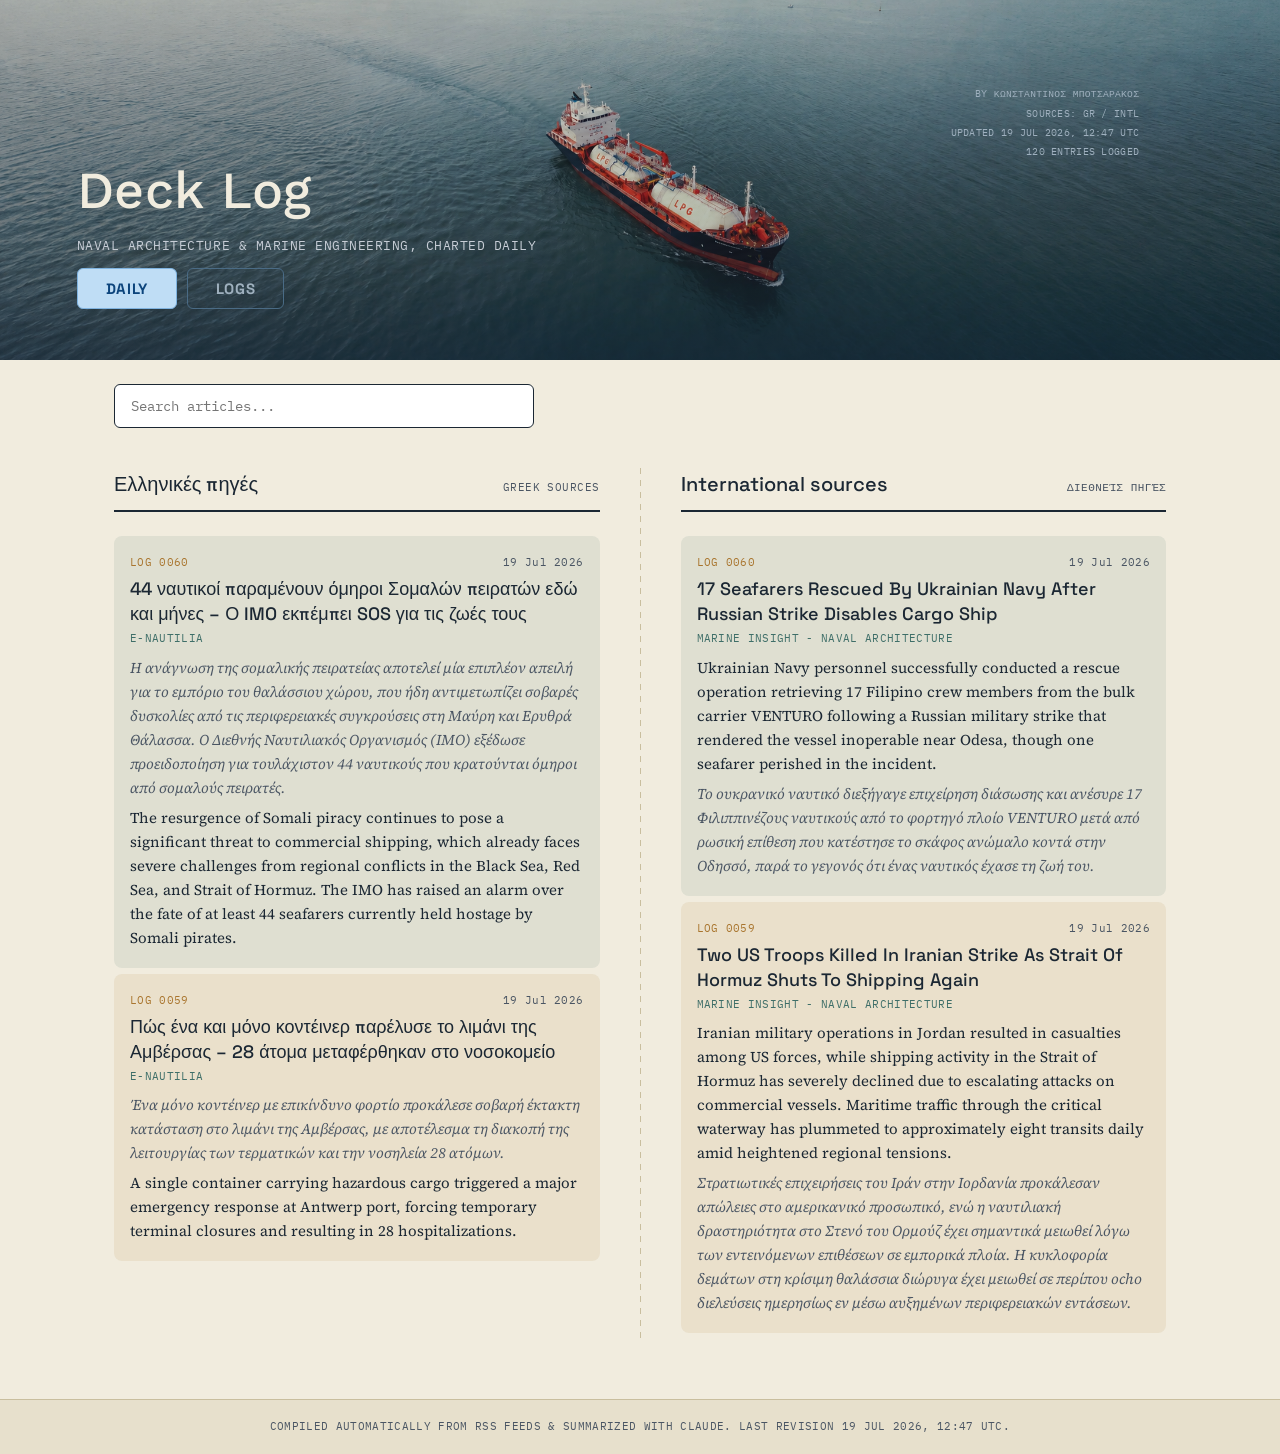
==== commit b313d2a7: "Auto-update: fetch new articles and rebuild site" ====
--- a/docs/index.html
+++ b/docs/index.html
@@ -34,7 +34,7 @@
   <div class="titleblock-meta">
     <span>BY ΚΩΝΣΤΑΝΤΙΝΟΣ ΜΠΟΤΣΑΡΑΚΟΣ</span>
     <span>SOURCES: GR / INTL</span>
-    <span>UPDATED 18 Jul 2026, 07:24 UTC</span>
+    <span>UPDATED 19 Jul 2026, 12:47 UTC</span>
     <span>120 ENTRIES LOGGED</span>
   </div>
 
@@ -65,9 +65,86 @@
 
     
       
+      <article class="entry hue-0" data-date="19 Jul 2026">
+        <div class="entry-meta">
+          <span class="entry-no">LOG 0060</span>
+          <span class="entry-date">19 Jul 2026</span>
+        </div>
+        <h3 class="entry-title"><a href="https://e-nautilia.gr/44-naftikoi-paramenoun-omiroi-somalon-peiraton-edo-kai-mines-o-imo-ekpempei-sos-gia-tis-zoes-tous/" target="_blank" rel="noopener">44 ναυτικοί παραμένουν όμηροι Σομαλών πειρατών εδώ και μήνες – Ο IMO εκπέμπει SOS για τις ζωές τους</a></h3>
+        <p class="entry-source">e-Nautilia</p>
+        <p class="entry-summary summary-el">Η ανάγνωση της σομαλικής πειρατείας αποτελεί μία επιπλέον απειλή για το εμπόριο του θαλάσσιου χώρου, που ήδη αντιμετωπίζει σοβαρές δυσκολίες από τις περιφερειακές συγκρούσεις στη Μαύρη και Ερυθρά Θάλασσα. Ο Διεθνής Ναυτιλιακός Οργανισμός (IMO) εξέδωσε προειδοποίηση για τουλάχιστον 44 ναυτικούς που κρατούνται όμηροι από σομαλούς πειρατές.</p>
+        <p class="entry-summary summary-en">The resurgence of Somali piracy continues to pose a significant threat to commercial shipping, which already faces severe challenges from regional conflicts in the Black Sea, Red Sea, and Strait of Hormuz. The IMO has raised an alarm over the fate of at least 44 seafarers currently held hostage by Somali pirates.</p>
+      </article>
+      
+      <article class="entry hue-1" data-date="19 Jul 2026">
+        <div class="entry-meta">
+          <span class="entry-no">LOG 0059</span>
+          <span class="entry-date">19 Jul 2026</span>
+        </div>
+        <h3 class="entry-title"><a href="https://e-nautilia.gr/pws-ena-container-paralyse-limani-amversas-28-nosokomeio/" target="_blank" rel="noopener">Πώς ένα και μόνο κοντέινερ παρέλυσε το λιμάνι της Αμβέρσας – 28 άτομα μεταφέρθηκαν στο νοσοκομείο</a></h3>
+        <p class="entry-source">e-Nautilia</p>
+        <p class="entry-summary summary-el">Ένα μόνο κοντέινερ με επικίνδυνο φορτίο προκάλεσε σοβαρή έκτακτη κατάσταση στο λιμάνι της Αμβέρσας, με αποτέλεσμα τη διακοπή της λειτουργίας των τερματικών και την νοσηλεία 28 ατόμων.</p>
+        <p class="entry-summary summary-en">A single container carrying hazardous cargo triggered a major emergency response at Antwerp port, forcing temporary terminal closures and resulting in 28 hospitalizations.</p>
+      </article>
+      
+      <article class="entry hue-2" data-date="18 Jul 2026">
+        <div class="entry-meta">
+          <span class="entry-no">LOG 0058</span>
+          <span class="entry-date">18 Jul 2026</span>
+        </div>
+        <h3 class="entry-title"><a href="https://e-nautilia.gr/deite-tin-kampina-enos-anthypoploiarchou-se-ploio-tis-maersk/" target="_blank" rel="noopener">Δείτε την καμπίνα ενός ανθυποπλοιάρχου σε ένα πλοίο της Maersk – Σίγουρα δεν έχετε ξαναδεί κάτι τέτοιο</a></h3>
+        <p class="entry-source">e-Nautilia</p>
+        <p class="entry-summary summary-el">Ένα εντυπωσιακό βίντεο παρουσιάζει τις καμπίνες ενός ανθυποπλοιάρχου σε πλοίο της Maersk, αποκαλύπτοντας τις σύγχρονες και άνετες συνθήκες διαμονής για τα μέλη του πληρώματος.</p>
+        <p class="entry-summary summary-en">A compelling video showcases the surprisingly impressive cabin accommodations of a senior officer aboard a Maersk vessel, revealing modern living standards for crew members at sea.</p>
+      </article>
+      
+      <article class="entry hue-3" data-date="18 Jul 2026">
+        <div class="entry-meta">
+          <span class="entry-no">LOG 0057</span>
+          <span class="entry-date">18 Jul 2026</span>
+        </div>
+        <h3 class="entry-title"><a href="https://e-nautilia.gr/aftonomo-rompot-dokimastike-pano-se-emporiko-ploio-ti-provlepoun-oi-kanonismoi/" target="_blank" rel="noopener">Αυτόνομο ρομπότ δοκιμάστηκε πάνω σε εμπορικό πλοίο – Τι προβλέπουν οι κανονισμοί</a></h3>
+        <p class="entry-source">e-Nautilia</p>
+        <p class="entry-summary summary-el">Ένα αυτόνομο ρομπότ δοκιμάστηκε επιτυχώς σε εμπορικό πλοίο, παρουσιάζοντας δυνατότητες πλοήγησης στους χώρους του πλοίου, εκμάθησης διαδρομών και διεξαγωγής επιθεωρήσεων, ενώ ταυτόχρονα εγείρονται νέα ερωτήματα σχετικά με την ασφάλεια και τις νομικές ευθύνες.</p>
+        <p class="entry-summary summary-en">An autonomous robot has been successfully tested aboard a commercial vessel, demonstrating capabilities to navigate ship spaces, learn routes, and conduct inspections—marking a shift toward automation in maritime operations while raising new safety and liability considerations.</p>
+      </article>
+      
+      <article class="entry hue-4" data-date="18 Jul 2026">
+        <div class="entry-meta">
+          <span class="entry-no">LOG 0056</span>
+          <span class="entry-date">18 Jul 2026</span>
+        </div>
+        <h3 class="entry-title"><a href="https://e-nautilia.gr/oikogeneia-andrianopoulou-paraggelnei-neo-vlcc-301000-dwt-iaponia/" target="_blank" rel="noopener">Η οικογένεια Ανδριανόπουλου παράγγειλε νέο VLCC 301.000 dwt σε ναυπηγείο της Ιαπωνίας</a></h3>
+        <p class="entry-source">e-Nautilia</p>
+        <p class="entry-summary summary-el">Η Cape Maritime της οικογένειας Ανδριανόπουλου ανέθεσε την κατασκευή ενός δεξαμενόπλοιου VLCC 301.000 dwt στη Japan Marine United, με προσδοκώμενη παράδοση το 2028. Το σκάφος θα αποτελεί το τρίτο μεγάλο δεξαμενόπλοιο που ενσωματώνεται στο ναυπηγικό πρόγραμμα της ελληνικής εταιρείας.</p>
+        <p class="entry-summary summary-en">The Andrianopoulos family's Cape Maritime has ordered a 301,000 dwt VLCC from Japan Marine United, with delivery expected in 2028. This newbuilding will be the third large tanker vessel added to the Greek company's fleet under their current shipbuilding program.</p>
+      </article>
+      
+      <article class="entry hue-5" data-date="18 Jul 2026">
+        <div class="entry-meta">
+          <span class="entry-no">LOG 0055</span>
+          <span class="entry-date">18 Jul 2026</span>
+        </div>
+        <h3 class="entry-title"><a href="https://e-nautilia.gr/apo-ti-dikigoria-sti-gefyra-disney-wish-proti-gynaika-ploiarchos-disney-cruise-line/" target="_blank" rel="noopener">Από τη δικηγορία στη γέφυρα του Disney Wish – Αυτή είναι η πρώτη γυναίκα πλοίαρχος στην ιστορία της Disney Cruise Line</a></h3>
+        <p class="entry-source">e-Nautilia</p>
+        <p class="entry-summary summary-el">Η Maria Gotor έγινε η πρώτη γυναίκα πλοίαρχος στην ιστορία της Disney Cruise Line, αναλαμβάνοντας τη διοίκηση του Disney Wish. Η διακεκριμένη σταδιοδρομία της ξεκίνησε από τη νομική επαγγελία και αλλάχθηκε κατεύθυνση ακολουθώντας ένα σημαντικό ταξίδι στα Στενά του Γιβραλτάρ.</p>
+        <p class="entry-summary summary-en">Maria Gotor has made history as the first female captain of the Disney Wish, marking a significant milestone for Disney Cruise Line. Her appointment follows an unconventional career path that began in law before shifting toward maritime command after a transformative voyage through the Strait of Gibraltar.</p>
+      </article>
+      
       <article class="entry hue-0" data-date="18 Jul 2026">
         <div class="entry-meta">
-          <span class="entry-no">LOG 0060</span>
+          <span class="entry-no">LOG 0054</span>
+          <span class="entry-date">18 Jul 2026</span>
+        </div>
+        <h3 class="entry-title"><a href="https://e-nautilia.gr/enoploi-katelavan-dexamenoploio-anoikta-tis-yemenis-agnwsth-h-tyxh-tou-plhrwmatos/" target="_blank" rel="noopener">Ένοπλοι κατέλαβαν δεξαμενόπλοιο ανοικτά της Υεμένης – Άγνωστη η τύχη του πληρώματος;</a></h3>
+        <p class="entry-source">e-Nautilia</p>
+        <p class="entry-summary summary-el">Ένοπλοι πειρατές κατέλαβαν ένα δεξαμενόπλοιο ανοικτά των ακτών της Υεμένης, αναδεικνύοντας τις συνεχιζόμενες απειλές για την ασφάλεια της ναυσιπλοΐας στην Ερυθρά Θάλασσα. Το περιστατικό αποδεικνύει ότι τα εμπορικά πλοία αντιμετωπίζουν κινδύνους από πολλαπλές απειλές στην περιοχή, όχι μόνο από τους Χούθι αλλά και από σομαλούς πειρατές, ενώ η τύχη του πληρώματος παραμένει άγνωστη.</p>
+        <p class="entry-summary summary-en">Armed pirates have reportedly seized a tanker vessel off the coast of Yemen, highlighting renewed maritime security threats in the Red Sea region. The incident underscores that commercial shipping faces dangers from multiple threat actors in the area, not only Houthi militants but also Somali pirates, with the fate of the crew currently unknown.</p>
+      </article>
+      
+      <article class="entry hue-1" data-date="18 Jul 2026">
+        <div class="entry-meta">
+          <span class="entry-no">LOG 0053</span>
           <span class="entry-date">18 Jul 2026</span>
         </div>
         <h3 class="entry-title"><a href="https://e-nautilia.gr/kikilias-naupigia-kai-neo-limani-allazoun-ti-xalkida/" target="_blank" rel="noopener">Β. Κικίλιας: Ναυπηγεία και νέο λιμάνι αλλάζουν τη Χαλκίδα</a></h3>
@@ -76,9 +153,9 @@
         <p class="entry-summary summary-en">Greece's Minister of Shipping and Island Policy, Vasilis Kikilia, visited the Chalkida Shipyards as part of developments transforming the city's maritime infrastructure and port facilities.</p>
       </article>
       
-      <article class="entry hue-1" data-date="18 Jul 2026">
-        <div class="entry-meta">
-          <span class="entry-no">LOG 0059</span>
+      <article class="entry hue-2" data-date="18 Jul 2026">
+        <div class="entry-meta">
+          <span class="entry-no">LOG 0052</span>
           <span class="entry-date">18 Jul 2026</span>
         </div>
         <h3 class="entry-title"><a href="https://e-nautilia.gr/agnoeitai-o-a-michanikos-meta-apo-pligma-drone-dipla-stin-kampina-tou/" target="_blank" rel="noopener">Αγνοείται Α’ μηχανικός μετά από πλήγμα drone δίπλα στην καμπίνα του</a></h3>
@@ -87,9 +164,9 @@
         <p class="entry-summary summary-en">A Filipino chief engineer is missing following a drone strike near his cabin aboard the cargo vessel Star Venture, marking another tragic incident in a series of attacks against commercial shipping.</p>
       </article>
       
-      <article class="entry hue-2" data-date="17 Jul 2026">
-        <div class="entry-meta">
-          <span class="entry-no">LOG 0058</span>
+      <article class="entry hue-3" data-date="17 Jul 2026">
+        <div class="entry-meta">
+          <span class="entry-no">LOG 0051</span>
           <span class="entry-date">17 Jul 2026</span>
         </div>
         <h3 class="entry-title"><a href="https://www.hellenicshippingnews.com/baltic-dry-index-at-2-week-low/" target="_blank" rel="noopener">Baltic Dry Index at 2-Week Low</a></h3>
@@ -98,9 +175,9 @@
         <p class="entry-summary summary-en">The Baltic Exchange's dry bulk freight index declined for the third consecutive session, falling 3.1% to reach its lowest level in two weeks at 2,752 points, with the capesize segment also experiencing continued weakness.</p>
       </article>
       
-      <article class="entry hue-3" data-date="17 Jul 2026">
-        <div class="entry-meta">
-          <span class="entry-no">LOG 0057</span>
+      <article class="entry hue-4" data-date="17 Jul 2026">
+        <div class="entry-meta">
+          <span class="entry-no">LOG 0050</span>
           <span class="entry-date">17 Jul 2026</span>
         </div>
         <h3 class="entry-title"><a href="https://www.hellenicshippingnews.com/tanker-market-volatile-in-june/" target="_blank" rel="noopener">Tanker Market Volatile in June</a></h3>
@@ -109,9 +186,9 @@
         <p class="entry-summary summary-en">OPEC reported that the tanker market experienced significant fluctuations in June, driven by expectations of easing trade disruptions offset by an oversupply of available vessels, which pressured VLCC rates downward.</p>
       </article>
       
-      <article class="entry hue-4" data-date="17 Jul 2026">
-        <div class="entry-meta">
-          <span class="entry-no">LOG 0056</span>
+      <article class="entry hue-5" data-date="17 Jul 2026">
+        <div class="entry-meta">
+          <span class="entry-no">LOG 0049</span>
           <span class="entry-date">17 Jul 2026</span>
         </div>
         <h3 class="entry-title"><a href="https://www.hellenicshippingnews.com/new-bimco-survey-explores-challenges-and-best-practices-in-operational-crewing-and-rest-hour-compliance/" target="_blank" rel="noopener">New BIMCO survey explores challenges and best practices in operational crewing and rest hour compliance</a></h3>
@@ -120,9 +197,9 @@
         <p class="entry-summary summary-en">BIMCO is conducting a survey to gather industry insights on managing fatigue, crew scheduling, and compliance with maritime work and rest hour regulations, which are becoming increasingly important in international maritime policy.</p>
       </article>
       
-      <article class="entry hue-5" data-date="17 Jul 2026">
-        <div class="entry-meta">
-          <span class="entry-no">LOG 0055</span>
+      <article class="entry hue-0" data-date="17 Jul 2026">
+        <div class="entry-meta">
+          <span class="entry-no">LOG 0048</span>
           <span class="entry-date">17 Jul 2026</span>
         </div>
         <h3 class="entry-title"><a href="https://www.hellenicshippingnews.com/complex-cybersecurity-threats-demand-practical-solutions/" target="_blank" rel="noopener">Complex Cybersecurity Threats Demand Practical Solutions</a></h3>
@@ -131,9 +208,9 @@
         <p class="entry-summary summary-en">As maritime operations become increasingly digitalized, cybersecurity has emerged as a critical priority alongside connectivity. Industry experts advocate for managed connectivity services as a practical solution enabling shipowners to safeguard their fleets against evolving cyber threats.</p>
       </article>
       
-      <article class="entry hue-0" data-date="17 Jul 2026">
-        <div class="entry-meta">
-          <span class="entry-no">LOG 0054</span>
+      <article class="entry hue-1" data-date="17 Jul 2026">
+        <div class="entry-meta">
+          <span class="entry-no">LOG 0047</span>
           <span class="entry-date">17 Jul 2026</span>
         </div>
         <h3 class="entry-title"><a href="https://www.hellenicshippingnews.com/location-unknown/" target="_blank" rel="noopener">Location unknown</a></h3>
@@ -142,9 +219,9 @@
         <p class="entry-summary summary-en">GPS jamming and spoofing pose significant risks to vessel navigation and operational decision-making, potentially creating disputes between owners and charterers when masters must respond to such interference while fulfilling charter obligations.</p>
       </article>
       
-      <article class="entry hue-1" data-date="17 Jul 2026">
-        <div class="entry-meta">
-          <span class="entry-no">LOG 0053</span>
+      <article class="entry hue-2" data-date="17 Jul 2026">
+        <div class="entry-meta">
+          <span class="entry-no">LOG 0046</span>
           <span class="entry-date">17 Jul 2026</span>
         </div>
         <h3 class="entry-title"><a href="https://www.hellenicshippingnews.com/long-haul-clean-tanker-demand-rises-on-russian-diesel-exports-woes/" target="_blank" rel="noopener">Long-haul clean tanker demand rises on Russian diesel exports woes</a></h3>
@@ -153,9 +230,9 @@
         <p class="entry-summary summary-en">Russian export restrictions and Ukrainian attacks on oil infrastructure are reshaping global tanker markets, with increased demand for long-distance clean tanker routes offsetting declines in regional short-haul shipping. Russian refined product exports fell 14% month-on-month in June 2026, reaching 1.613 million barrels per day.</p>
       </article>
       
-      <article class="entry hue-2" data-date="17 Jul 2026">
-        <div class="entry-meta">
-          <span class="entry-no">LOG 0052</span>
+      <article class="entry hue-3" data-date="17 Jul 2026">
+        <div class="entry-meta">
+          <span class="entry-no">LOG 0045</span>
           <span class="entry-date">17 Jul 2026</span>
         </div>
         <h3 class="entry-title"><a href="https://www.hellenicshippingnews.com/wsc-ets-rightly-reinvests-more-into-maritime-decarbonisation-but-new-port-rules-risk-targeting-competition-rather-than-emissions/" target="_blank" rel="noopener">WSC: ETS rightly reinvests more into maritime decarbonisation, but new port rules risk targeting competition rather than emissions</a></h3>
@@ -164,9 +241,9 @@
         <p class="entry-summary summary-en">The World Shipping Council endorses the European Commission's revised EU Emissions Trading System for maritime transport, which directs revenues toward alternative fuel development and decarbonization efforts similar to aviation policies, though it cautions that new port regulations could inadvertently prioritize competitive restrictions over genuine emissions reductions.</p>
       </article>
       
-      <article class="entry hue-3" data-date="17 Jul 2026">
-        <div class="entry-meta">
-          <span class="entry-no">LOG 0051</span>
+      <article class="entry hue-4" data-date="17 Jul 2026">
+        <div class="entry-meta">
+          <span class="entry-no">LOG 0044</span>
           <span class="entry-date">17 Jul 2026</span>
         </div>
         <h3 class="entry-title"><a href="https://www.hellenicshippingnews.com/gibson-tanker-report-diesel-drought/" target="_blank" rel="noopener">Gibson tanker report – Diesel Drought</a></h3>
@@ -175,9 +252,9 @@
         <p class="entry-summary summary-en">While Middle East tensions dominate headlines, the shipping industry faces an additional supply constraint for diesel fuel that has received less attention but poses growing challenges.</p>
       </article>
       
-      <article class="entry hue-4" data-date="17 Jul 2026">
-        <div class="entry-meta">
-          <span class="entry-no">LOG 0050</span>
+      <article class="entry hue-5" data-date="17 Jul 2026">
+        <div class="entry-meta">
+          <span class="entry-no">LOG 0043</span>
           <span class="entry-date">17 Jul 2026</span>
         </div>
         <h3 class="entry-title"><a href="https://www.hellenicshippingnews.com/ets-for-maritime-proposal-will-the-suggested-measures-be-enough-to-safeguard-the-competitiveness-of-eu-ports-and-terminals/" target="_blank" rel="noopener">ETS for Maritime proposal: Will The Suggested Measures Be Enough To Safeguard The Competitiveness Of Eu Ports And Terminals?</a></h3>
@@ -186,9 +263,9 @@
         <p class="entry-summary summary-en">The European Commission has unveiled its revised Emissions Trading System proposal for maritime transport, aiming to balance the EU's decarbonization objectives with the need to maintain competitiveness in European ports and terminals.</p>
       </article>
       
-      <article class="entry hue-5" data-date="17 Jul 2026">
-        <div class="entry-meta">
-          <span class="entry-no">LOG 0049</span>
+      <article class="entry hue-0" data-date="17 Jul 2026">
+        <div class="entry-meta">
+          <span class="entry-no">LOG 0042</span>
           <span class="entry-date">17 Jul 2026</span>
         </div>
         <h3 class="entry-title"><a href="https://www.hellenicshippingnews.com/south-korean-japanese-refiners-to-keep-red-sea-route-for-saudi-crude/" target="_blank" rel="noopener">South Korean, Japanese refiners to keep Red Sea route for Saudi crude</a></h3>
@@ -197,9 +274,9 @@
         <p class="entry-summary summary-en">South Korean and Japanese refineries intend to continue importing Saudi Arabian crude oil through the Red Sea shipping corridor as a long-term strategy, even if regional tensions ease and traditional Persian Gulf routes become fully operational again.</p>
       </article>
       
-      <article class="entry hue-0" data-date="17 Jul 2026">
-        <div class="entry-meta">
-          <span class="entry-no">LOG 0048</span>
+      <article class="entry hue-1" data-date="17 Jul 2026">
+        <div class="entry-meta">
+          <span class="entry-no">LOG 0041</span>
           <span class="entry-date">17 Jul 2026</span>
         </div>
         <h3 class="entry-title"><a href="https://www.hellenicshippingnews.com/affinity-tanker-weekly-17-july-2026/" target="_blank" rel="noopener">Affinity Tanker Weekly, 17 July 2026</a></h3>
@@ -208,9 +285,9 @@
         <p class="entry-summary summary-en">Very Large Crude Carriers (VLCCs) started the week with stable market conditions, but subsequently faced increased volatility in Asian markets and weakening fundamentals.</p>
       </article>
       
-      <article class="entry hue-1" data-date="17 Jul 2026">
-        <div class="entry-meta">
-          <span class="entry-no">LOG 0047</span>
+      <article class="entry hue-2" data-date="17 Jul 2026">
+        <div class="entry-meta">
+          <span class="entry-no">LOG 0040</span>
           <span class="entry-date">17 Jul 2026</span>
         </div>
         <h3 class="entry-title"><a href="https://www.hellenicshippingnews.com/russias-diesel-export-ban-adds-fresh-fuel-to-rising-prices/" target="_blank" rel="noopener">Russia’s diesel export ban adds fresh fuel to rising prices</a></h3>
@@ -219,9 +296,9 @@
         <p class="entry-summary summary-en">Russia's prohibition on diesel exports is expected to exert upward pressure on global fuel prices, though the overall market impact may be limited given that Russian export volumes were already reduced. Primary importers will likely supplement supplies from existing stockpiles or seek alternative sources from the United States.</p>
       </article>
       
-      <article class="entry hue-2" data-date="17 Jul 2026">
-        <div class="entry-meta">
-          <span class="entry-no">LOG 0046</span>
+      <article class="entry hue-3" data-date="17 Jul 2026">
+        <div class="entry-meta">
+          <span class="entry-no">LOG 0039</span>
           <span class="entry-date">17 Jul 2026</span>
         </div>
         <h3 class="entry-title"><a href="https://www.hellenicshippingnews.com/india-issues-guidelines-for-seafarers-to-avoid-voyages-to-strait-of-hormuz/" target="_blank" rel="noopener">India issues guidelines for seafarers to ‘avoid’ voyages to Strait of Hormuz</a></h3>
@@ -230,9 +307,9 @@
         <p class="entry-summary summary-en">India's maritime authority has issued safety guidelines recommending that Indian seafarers avoid transiting the Strait of Hormuz due to heightened security risks stemming from ongoing Middle East conflicts and recent vessel attacks in the region.</p>
       </article>
       
-      <article class="entry hue-3" data-date="17 Jul 2026">
-        <div class="entry-meta">
-          <span class="entry-no">LOG 0045</span>
+      <article class="entry hue-4" data-date="17 Jul 2026">
+        <div class="entry-meta">
+          <span class="entry-no">LOG 0038</span>
           <span class="entry-date">17 Jul 2026</span>
         </div>
         <h3 class="entry-title"><a href="https://www.hellenicshippingnews.com/best-oasis-weekly-recycling-market-report-17-july-2026/" target="_blank" rel="noopener">Best Oasis Weekly Recycling Market Report, 17 July 2026</a></h3>
@@ -241,9 +318,9 @@
         <p class="entry-summary summary-en">India's ship recycling market experienced growth this week as steel plate scarcity tightened supply, driven by reduced cutting operations and vessel availability constraints.</p>
       </article>
       
-      <article class="entry hue-4" data-date="17 Jul 2026">
-        <div class="entry-meta">
-          <span class="entry-no">LOG 0044</span>
+      <article class="entry hue-5" data-date="17 Jul 2026">
+        <div class="entry-meta">
+          <span class="entry-no">LOG 0037</span>
           <span class="entry-date">17 Jul 2026</span>
         </div>
         <h3 class="entry-title"><a href="https://www.hellenicshippingnews.com/gms-week-29-blockade-returns-toll-rises/" target="_blank" rel="noopener">GMS Week 29 – BLOCKADE RETURNS, TOLL RISES</a></h3>
@@ -252,9 +329,9 @@
         <p class="entry-summary summary-en">Following five consecutive days of American military operations against Iranian targets across the Persian Gulf region, the United States has reimposed a naval blockade on Iranian ports that had been suspended during a temporary ceasefire agreement in June.</p>
       </article>
       
-      <article class="entry hue-5" data-date="17 Jul 2026">
-        <div class="entry-meta">
-          <span class="entry-no">LOG 0043</span>
+      <article class="entry hue-0" data-date="17 Jul 2026">
+        <div class="entry-meta">
+          <span class="entry-no">LOG 0036</span>
           <span class="entry-date">17 Jul 2026</span>
         </div>
         <h3 class="entry-title"><a href="https://www.hellenicshippingnews.com/iran-u-s-exchange-new-strikes-leaving-hormuz-status-uncertain/" target="_blank" rel="noopener">Iran, U.S. exchange new strikes, leaving Hormuz status uncertain</a></h3>
@@ -263,9 +340,9 @@
         <p class="entry-summary summary-en">Iran said it had launched a fresh round of attacks on U.S. facilities in the Middle East on Friday, after American military forces targeted Iranian military sites. The latest exchange of strikes threatened to heighten uncertainty around the status of the Strait of Hormuz. Tanker </p>
       </article>
       
-      <article class="entry hue-0" data-date="17 Jul 2026">
-        <div class="entry-meta">
-          <span class="entry-no">LOG 0042</span>
+      <article class="entry hue-1" data-date="17 Jul 2026">
+        <div class="entry-meta">
+          <span class="entry-no">LOG 0035</span>
           <span class="entry-date">17 Jul 2026</span>
         </div>
         <h3 class="entry-title"><a href="https://www.hellenicshippingnews.com/genevos-and-koedood-marine-partner-on-marine-hydrogen-fuel-cells/" target="_blank" rel="noopener">Genevos and Koedood Marine partner on marine hydrogen fuel cells</a></h3>
@@ -274,9 +351,9 @@
         <p class="entry-summary summary-en">French hydrogen fuel cell manufacturer Genevos has joined forces with Dutch marine engineering company Koedood Marine to develop and implement hydrogen fuel cell technology for inland and coastal shipping. The partnership aims to support vessel operators and builders in achieving zero-emission maritime operations.</p>
       </article>
       
-      <article class="entry hue-1" data-date="17 Jul 2026">
-        <div class="entry-meta">
-          <span class="entry-no">LOG 0041</span>
+      <article class="entry hue-2" data-date="17 Jul 2026">
+        <div class="entry-meta">
+          <span class="entry-no">LOG 0034</span>
           <span class="entry-date">17 Jul 2026</span>
         </div>
         <h3 class="entry-title"><a href="https://www.hellenicshippingnews.com/vhbs-new-contex-container-ship-time-charter-assessment-index-week-29-2/" target="_blank" rel="noopener">VHBS New ConTex Container Ship Time Charter Assessment Index Week 29</a></h3>
@@ -285,9 +362,9 @@
         <p class="entry-summary summary-en">Container ship time charter rates showed minimal activity during week 29, reflecting typical summer market quietness with few reported transactions.</p>
       </article>
       
-      <article class="entry hue-2" data-date="17 Jul 2026">
-        <div class="entry-meta">
-          <span class="entry-no">LOG 0040</span>
+      <article class="entry hue-3" data-date="17 Jul 2026">
+        <div class="entry-meta">
+          <span class="entry-no">LOG 0033</span>
           <span class="entry-date">17 Jul 2026</span>
         </div>
         <h3 class="entry-title"><a href="https://e-nautilia.gr/fortigo-ploio-prosaraxe-dipla-se-spitia-ekpliktoi-oi-katoikoi-video/" target="_blank" rel="noopener">Φορτηγό πλοίο προσάραξε δίπλα σε κατοικημένη περιοχή – Έκπληκτοι οι κάτοικοι (Βίντεο)</a></h3>
@@ -296,9 +373,9 @@
         <p class="entry-summary summary-en">A cargo vessel named ITT Ayzal ran aground on the muddy banks of India's Hooghly River after deviating from the main shipping channel, triggering an emergency response from local authorities and surprising nearby residents.</p>
       </article>
       
-      <article class="entry hue-3" data-date="17 Jul 2026">
-        <div class="entry-meta">
-          <span class="entry-no">LOG 0039</span>
+      <article class="entry hue-4" data-date="17 Jul 2026">
+        <div class="entry-meta">
+          <span class="entry-no">LOG 0032</span>
           <span class="entry-date">17 Jul 2026</span>
         </div>
         <h3 class="entry-title"><a href="https://www.hellenicshippingnews.com/bidding-announcement-of-37730-36t-handysize-bulk-carrier-he-sheng-dong-fang/" target="_blank" rel="noopener">Bidding Announcement of 37730.36t Handysize Bulk Carrier “HE SHENG DONG FANG”</a></h3>
@@ -307,9 +384,9 @@
         <p class="entry-summary summary-en">A Handysize bulk carrier vessel named HE SHENG DONG FANG with a capacity of 37,730.36 tonnes will be offered for sale through an online public auction on the Shipbid platform, scheduled for August 12th, 2026.</p>
       </article>
       
-      <article class="entry hue-4" data-date="17 Jul 2026">
-        <div class="entry-meta">
-          <span class="entry-no">LOG 0038</span>
+      <article class="entry hue-5" data-date="17 Jul 2026">
+        <div class="entry-meta">
+          <span class="entry-no">LOG 0031</span>
           <span class="entry-date">17 Jul 2026</span>
         </div>
         <h3 class="entry-title"><a href="https://www.hellenicshippingnews.com/lion-shipbrokers-weekly-market-report-week-29-2026/" target="_blank" rel="noopener">Lion Shipbrokers Weekly Market Report, Week 29 2026</a></h3>
@@ -318,9 +395,9 @@
         <p class="entry-summary summary-en">Bulk carrier markets experienced a significant downturn this week, with the Baltic index declining 6.5% to 2752 points from the previous Friday's 2944 points, though the second-hand vessel market remained active.</p>
       </article>
       
-      <article class="entry hue-5" data-date="17 Jul 2026">
-        <div class="entry-meta">
-          <span class="entry-no">LOG 0037</span>
+      <article class="entry hue-0" data-date="17 Jul 2026">
+        <div class="entry-meta">
+          <span class="entry-no">LOG 0030</span>
           <span class="entry-date">17 Jul 2026</span>
         </div>
         <h3 class="entry-title"><a href="https://www.hellenicshippingnews.com/ship-boarded-by-unauthorized-personnel-off-yemen-uk-maritime-agency-says/" target="_blank" rel="noopener">Ship boarded by ‘unauthorized personnel’ off Yemen, UK maritime agency says</a></h3>
@@ -329,9 +406,9 @@
         <p class="entry-summary summary-en">The UK Maritime Trade Operations reported that an unidentified group boarded a vessel approximately 65 nautical miles south of Al Mukalla in the Gulf of Aden, with authorities initiating an investigation into the incident. Maritime operators have been advised to exercise heightened caution while transiting the region and to report any unusual activities.</p>
       </article>
       
-      <article class="entry hue-0" data-date="17 Jul 2026">
-        <div class="entry-meta">
-          <span class="entry-no">LOG 0036</span>
+      <article class="entry hue-1" data-date="17 Jul 2026">
+        <div class="entry-meta">
+          <span class="entry-no">LOG 0029</span>
           <span class="entry-date">17 Jul 2026</span>
         </div>
         <h3 class="entry-title"><a href="https://www.hellenicshippingnews.com/exmar-announces-vessel-sales/" target="_blank" rel="noopener">EXMAR Announces Vessel Sales</a></h3>
@@ -340,9 +417,9 @@
         <p class="entry-summary summary-en">EXMAR has completed the sale of five vessels including three medium-sized gas carriers and two pressurized vessels as part of its strategic fleet modernization program. These transactions support the company's objective to maintain a contemporary and operationally efficient shipping portfolio.</p>
       </article>
       
-      <article class="entry hue-1" data-date="17 Jul 2026">
-        <div class="entry-meta">
-          <span class="entry-no">LOG 0035</span>
+      <article class="entry hue-2" data-date="17 Jul 2026">
+        <div class="entry-meta">
+          <span class="entry-no">LOG 0028</span>
           <span class="entry-date">17 Jul 2026</span>
         </div>
         <h3 class="entry-title"><a href="https://www.hellenicshippingnews.com/ammonia-fueled-low-speed-two-stroke-engine-uec50lsja-has-been-awarded-marine-engineering-of-the-year-dokou-memorial-award-2025/" target="_blank" rel="noopener">Ammonia-fueled low-speed two-stroke engine UEC50LSJA has been awarded “Marine Engineering of the Year (Dokou Memorial Award) 2025”</a></h3>
@@ -351,9 +428,9 @@
         <p class="entry-summary summary-en">Japan Engine Corporation's UEC50LSJA ammonia-fueled low-speed two-stroke engine has received the prestigious Marine Engineering of the Year award (Dokou Memorial Award) 2025 at a joint ceremony held by major Japanese maritime engineering societies in Tokyo.</p>
       </article>
       
-      <article class="entry hue-2" data-date="17 Jul 2026">
-        <div class="entry-meta">
-          <span class="entry-no">LOG 0034</span>
+      <article class="entry hue-3" data-date="17 Jul 2026">
+        <div class="entry-meta">
+          <span class="entry-no">LOG 0027</span>
           <span class="entry-date">17 Jul 2026</span>
         </div>
         <h3 class="entry-title"><a href="https://www.hellenicshippingnews.com/new-times-shipbuilding-delivers-three-lng-dual-fuel-tankers/" target="_blank" rel="noopener">New Times Shipbuilding delivers three LNG dual-fuel tankers</a></h3>
@@ -362,9 +439,9 @@
         <p class="entry-summary summary-en">Chinese shipbuilder New Times Shipbuilding completed delivery of three LNG dual-fuel tankers in early July, including a 299,500 DWT VLCC equipped with engines capable of operating on conventional marine fuel or liquefied natural gas.</p>
       </article>
       
-      <article class="entry hue-3" data-date="17 Jul 2026">
-        <div class="entry-meta">
-          <span class="entry-no">LOG 0033</span>
+      <article class="entry hue-4" data-date="17 Jul 2026">
+        <div class="entry-meta">
+          <span class="entry-no">LOG 0026</span>
           <span class="entry-date">17 Jul 2026</span>
         </div>
         <h3 class="entry-title"><a href="https://www.hellenicshippingnews.com/ubs-sees-copper-market-deficit-supporting-long-positions/" target="_blank" rel="noopener">UBS sees copper market deficit supporting long positions</a></h3>
@@ -373,9 +450,9 @@
         <p class="entry-summary summary-en">UBS maintains an optimistic stance on copper markets, noting that prices remain resilient above $13,000 per metric ton despite recent fluctuations, as US tariff uncertainties redirect copper flows toward COMEX and reshape global inventory patterns.</p>
       </article>
       
-      <article class="entry hue-4" data-date="17 Jul 2026">
-        <div class="entry-meta">
-          <span class="entry-no">LOG 0032</span>
+      <article class="entry hue-5" data-date="17 Jul 2026">
+        <div class="entry-meta">
+          <span class="entry-no">LOG 0025</span>
           <span class="entry-date">17 Jul 2026</span>
         </div>
         <h3 class="entry-title"><a href="https://www.hellenicshippingnews.com/agora-shipbroking-corporation-snapshot-of-commercial-indicators-report-week-29-2026/" target="_blank" rel="noopener">Agora Shipbroking Corporation: Snapshot of Commercial Indicators Report – Week 29 2026</a></h3>
@@ -384,9 +461,9 @@
         <p class="entry-summary summary-en">Agora Shipbroking Corporation has released its commercial indicators snapshot for week 29 of 2026, providing market analysis and key shipping metrics for the period.</p>
       </article>
       
-      <article class="entry hue-5" data-date="17 Jul 2026">
-        <div class="entry-meta">
-          <span class="entry-no">LOG 0031</span>
+      <article class="entry hue-0" data-date="17 Jul 2026">
+        <div class="entry-meta">
+          <span class="entry-no">LOG 0024</span>
           <span class="entry-date">17 Jul 2026</span>
         </div>
         <h3 class="entry-title"><a href="https://e-nautilia.gr/ploiarchos-paradexthike-tin-enoxi-tou-gia-sexoualiki-epithesi-se-dokimi-tis-akadimias-emporikou-naftikou-ton-ipa/" target="_blank" rel="noopener">Πλοίαρχος παραδέχθηκε την ενοχή του για σεξουαλική επίθεση σε δόκιμη της Ακαδημία Εμπορικού Ναυτικού των ΗΠΑ</a></h3>
@@ -395,9 +472,9 @@
         <p class="entry-summary summary-en">A former captain of a U.S. merchant vessel pleaded guilty in federal court in New York to sexually assaulting two cadets from the U.S. Merchant Marine Academy who were completing their training aboard his cargo ship seven years prior.</p>
       </article>
       
-      <article class="entry hue-0" data-date="17 Jul 2026">
-        <div class="entry-meta">
-          <span class="entry-no">LOG 0030</span>
+      <article class="entry hue-1" data-date="17 Jul 2026">
+        <div class="entry-meta">
+          <span class="entry-no">LOG 0023</span>
           <span class="entry-date">17 Jul 2026</span>
         </div>
         <h3 class="entry-title"><a href="https://e-nautilia.gr/sokaristiko-vinteo-krouazieroploio-pire-terastia-klisi-kai-anatraphke/" target="_blank" rel="noopener">Σοκαριστικό βίντεο από την Κίνα: Κρουαζιερόπλοιο πήρε τεράστια κλίση και ανατράπηκε</a></h3>
@@ -406,9 +483,9 @@
         <p class="entry-summary summary-en">A luxury cruise ship designed as a floating hotel experienced a dramatic and dangerous list while moored at Wenzhou port in eastern China, as captured in shocking video footage.</p>
       </article>
       
-      <article class="entry hue-1" data-date="17 Jul 2026">
-        <div class="entry-meta">
-          <span class="entry-no">LOG 0029</span>
+      <article class="entry hue-2" data-date="17 Jul 2026">
+        <div class="entry-meta">
+          <span class="entry-no">LOG 0022</span>
           <span class="entry-date">17 Jul 2026</span>
         </div>
         <h3 class="entry-title"><a href="https://e-nautilia.gr/peripeteia-gia-to-talos-sti-thira-apokopike-agkura/" target="_blank" rel="noopener">Περιπέτεια για το «ΤΑΛΩΣ» στη Θήρα – Αποκόπηκε τμήμα της άγκυρας</a></h3>
@@ -417,9 +494,9 @@
         <p class="entry-summary summary-en">The cargo and vehicle carrier TALOS experienced an incident Wednesday evening at Athinios port in Santorini, during which a section of its anchor became detached.</p>
       </article>
       
-      <article class="entry hue-2" data-date="17 Jul 2026">
-        <div class="entry-meta">
-          <span class="entry-no">LOG 0028</span>
+      <article class="entry hue-3" data-date="17 Jul 2026">
+        <div class="entry-meta">
+          <span class="entry-no">LOG 0021</span>
           <span class="entry-date">17 Jul 2026</span>
         </div>
         <h3 class="entry-title"><a href="https://www.hellenicshippingnews.com/baltic-dry-index-falls-to-2752-down-88-points/" target="_blank" rel="noopener">Baltic Dry Index falls to 2752 down 88 points</a></h3>
@@ -428,9 +505,9 @@
         <p class="entry-summary summary-en">The Baltic Dry Index, a key indicator of global shipping costs for bulk commodities like coal and grain, declined by 88 points to 2752 on July 17, 2026. The index, maintained by the London-based Baltic Exchange, is compiled from daily price surveys conducted by shipping agents worldwide.</p>
       </article>
       
-      <article class="entry hue-3" data-date="17 Jul 2026">
-        <div class="entry-meta">
-          <span class="entry-no">LOG 0027</span>
+      <article class="entry hue-4" data-date="17 Jul 2026">
+        <div class="entry-meta">
+          <span class="entry-no">LOG 0020</span>
           <span class="entry-date">17 Jul 2026</span>
         </div>
         <h3 class="entry-title"><a href="https://e-nautilia.gr/telos-i-eksartisi-apo-to-gps-neo-systima-asfalis-ploigisi-parapoiimeno-sima/" target="_blank" rel="noopener">Τέλος η εξάρτηση από το GPS; Νέο σύστημα υπόσχεται ασφαλή πλοήγηση ακόμη και όταν το σήμα παραποιείται</a></h3>
@@ -439,9 +516,9 @@
         <p class="entry-summary summary-en">A new navigation system promises secure maritime positioning even when GPS signals are compromised, addressing growing concerns about the reliability of GPS as shipping's primary navigation tool. The development reflects a significant shift in maritime thinking, as sailors now recognize that GPS vulnerabilities pose real operational risks.</p>
       </article>
       
-      <article class="entry hue-4" data-date="17 Jul 2026">
-        <div class="entry-meta">
-          <span class="entry-no">LOG 0026</span>
+      <article class="entry hue-5" data-date="17 Jul 2026">
+        <div class="entry-meta">
+          <span class="entry-no">LOG 0019</span>
           <span class="entry-date">17 Jul 2026</span>
         </div>
         <h3 class="entry-title"><a href="https://www.hellenicshippingnews.com/kickster-fueleu-marketplace-publishes-first-independent-fueleu-readiness-assessment-of-the-eu-mrv-fleet/" target="_blank" rel="noopener">Kickster FuelEU Marketplace Publishes First Independent Fueleu Readiness Assessment Of The EU MRV Fleet</a></h3>
@@ -450,9 +527,9 @@
         <p class="entry-summary summary-en">The Kickster FuelEU Marketplace has released the first independent assessment of FuelEU Maritime readiness for the EU fleet, marking a significant step in the EU's shipping decarbonization efforts. During 2025, shipping companies began monitoring fuel consumption and energy usage to prepare for the regulation's initial compliance cycle.</p>
       </article>
       
-      <article class="entry hue-5" data-date="17 Jul 2026">
-        <div class="entry-meta">
-          <span class="entry-no">LOG 0025</span>
+      <article class="entry hue-0" data-date="17 Jul 2026">
+        <div class="entry-meta">
+          <span class="entry-no">LOG 0018</span>
           <span class="entry-date">17 Jul 2026</span>
         </div>
         <h3 class="entry-title"><a href="https://www.hellenicshippingnews.com/dnv-type-approval-design-certificate-accelerates-deployment-of-econowind-ventofoils/" target="_blank" rel="noopener">DNV Type Approval Design Certificate accelerates deployment of Econowind VentoFoils</a></h3>
@@ -461,9 +538,9 @@
         <p class="entry-summary summary-en">Econowind has obtained DNV Type Approval for its VentoFoil 3-Series wind-assisted propulsion wing, streamlining its integration onto DNV-classed vessels and facilitating broader adoption of wind propulsion technology in the maritime sector.</p>
       </article>
       
-      <article class="entry hue-0" data-date="17 Jul 2026">
-        <div class="entry-meta">
-          <span class="entry-no">LOG 0024</span>
+      <article class="entry hue-1" data-date="17 Jul 2026">
+        <div class="entry-meta">
+          <span class="entry-no">LOG 0017</span>
           <span class="entry-date">17 Jul 2026</span>
         </div>
         <h3 class="entry-title"><a href="https://www.hellenicshippingnews.com/shipping-industry-takes-major-step-towards-sustainable-plastic-procurement-with-new-toolkit-from-the-maritime-association-for-clean-seas/" target="_blank" rel="noopener">Shipping industry takes major step towards sustainable plastic procurement with new toolkit from the Maritime Association for Clean Seas</a></h3>
@@ -472,9 +549,9 @@
         <p class="entry-summary summary-en">The Maritime Association for Clean Seas has released practical guidance to help commercial shipping operators adopt more sustainable plastic procurement practices across their fleet operations. The toolkit aims to establish a standardized, evidence-based framework for reducing plastic consumption in the maritime industry.</p>
       </article>
       
-      <article class="entry hue-1" data-date="17 Jul 2026">
-        <div class="entry-meta">
-          <span class="entry-no">LOG 0023</span>
+      <article class="entry hue-2" data-date="17 Jul 2026">
+        <div class="entry-meta">
+          <span class="entry-no">LOG 0016</span>
           <span class="entry-date">17 Jul 2026</span>
         </div>
         <h3 class="entry-title"><a href="https://www.hellenicshippingnews.com/dp-world-taps-hapag-lloyd-for-emissions-cuts-in-americas/" target="_blank" rel="noopener">DP World taps Hapag-Lloyd for emissions cuts in Americas</a></h3>
@@ -483,9 +560,9 @@
         <p class="entry-summary summary-en">DP World is partnering with Hapag-Lloyd to reduce ocean freight emissions in the Americas by utilizing biofuel bunkering, enabling the logistics company to claim approximately 4,700 metric tons of CO2-equivalent emissions reductions through a book-and-claim arrangement involving used cooking oil-based fuel.</p>
       </article>
       
-      <article class="entry hue-2" data-date="17 Jul 2026">
-        <div class="entry-meta">
-          <span class="entry-no">LOG 0022</span>
+      <article class="entry hue-3" data-date="17 Jul 2026">
+        <div class="entry-meta">
+          <span class="entry-no">LOG 0015</span>
           <span class="entry-date">17 Jul 2026</span>
         </div>
         <h3 class="entry-title"><a href="https://www.hellenicshippingnews.com/delfin-inks-preliminary-equity-offtake-deal-with-midocean-for-second-lng-vessel/" target="_blank" rel="noopener">Delfin inks preliminary equity, offtake deal with MidOcean for second LNG vessel</a></h3>
@@ -494,9 +571,9 @@
         <p class="entry-summary summary-en">Delfin Midstream has agreed in principle with MidOcean Energy to allow the investment firm to acquire up to 50% equity stake in a second LNG export facility planned offshore Louisiana, with corresponding rights to half of the project's production output.</p>
       </article>
       
-      <article class="entry hue-3" data-date="17 Jul 2026">
-        <div class="entry-meta">
-          <span class="entry-no">LOG 0021</span>
+      <article class="entry hue-4" data-date="17 Jul 2026">
+        <div class="entry-meta">
+          <span class="entry-no">LOG 0014</span>
           <span class="entry-date">17 Jul 2026</span>
         </div>
         <h3 class="entry-title"><a href="https://www.hellenicshippingnews.com/wind-assisted-propulsion-and-visibility-compliance-a-case-study/" target="_blank" rel="noopener">Wind-Assisted Propulsion and Visibility Compliance: A Case Study</a></h3>
@@ -505,9 +582,9 @@
         <p class="entry-summary summary-en">Vertom has received a new vessel equipped with two retractable Ventofoils designed to lower fuel consumption through wind-assisted propulsion, though maritime authorities including Portugal's Flag Administration must address radar visibility concerns created by these devices when deployed.</p>
       </article>
       
-      <article class="entry hue-4" data-date="17 Jul 2026">
-        <div class="entry-meta">
-          <span class="entry-no">LOG 0020</span>
+      <article class="entry hue-5" data-date="17 Jul 2026">
+        <div class="entry-meta">
+          <span class="entry-no">LOG 0013</span>
           <span class="entry-date">17 Jul 2026</span>
         </div>
         <h3 class="entry-title"><a href="https://www.hellenicshippingnews.com/asias-richest-nation-remains-worlds-leading-maritime-center-in-2026/" target="_blank" rel="noopener">Asia’s richest nation remains world’s leading maritime center in 2026</a></h3>
@@ -516,9 +593,9 @@
         <p class="entry-summary summary-en">Singapore has maintained its position as the world's premier maritime center for the 13th consecutive year according to the 2026 Xinhua-Baltic International Shipping Center Development Index, leveraging its strategic geographic location and comprehensive maritime service infrastructure.</p>
       </article>
       
-      <article class="entry hue-5" data-date="17 Jul 2026">
-        <div class="entry-meta">
-          <span class="entry-no">LOG 0019</span>
+      <article class="entry hue-0" data-date="17 Jul 2026">
+        <div class="entry-meta">
+          <span class="entry-no">LOG 0012</span>
           <span class="entry-date">17 Jul 2026</span>
         </div>
         <h3 class="entry-title"><a href="https://www.hellenicshippingnews.com/hd-hyundai-heavy-industries-foreign-workforce-tops-9/" target="_blank" rel="noopener">HD Hyundai Heavy Industries Foreign Workforce Tops 9%</a></h3>
@@ -527,9 +604,9 @@
         <p class="entry-summary summary-en">HD Hyundai Heavy Industries has increased its foreign workforce to over 9% to address labor shortages during the shipbuilding boom, with Vietnamese workers representing the largest contingent following new visa regulations implemented in July.</p>
       </article>
       
-      <article class="entry hue-0" data-date="17 Jul 2026">
-        <div class="entry-meta">
-          <span class="entry-no">LOG 0018</span>
+      <article class="entry hue-1" data-date="17 Jul 2026">
+        <div class="entry-meta">
+          <span class="entry-no">LOG 0011</span>
           <span class="entry-date">17 Jul 2026</span>
         </div>
         <h3 class="entry-title"><a href="https://www.hellenicshippingnews.com/bangladeshs-petrobangla-says-2026-lng-imports-from-qatarenergy-to-fall-by-50/" target="_blank" rel="noopener">Bangladesh’s Petrobangla says 2026 LNG imports from QatarEnergy to fall by 50%</a></h3>
@@ -538,9 +615,9 @@
         <p class="entry-summary summary-en">Bangladesh's state-owned LNG importer Petrobangla expects to receive approximately 50% fewer liquefied natural gas shipments from QatarEnergy in 2026 due to disruptions caused by Middle East regional conflicts. The reduction stems from QatarEnergy's March production halt and subsequent supply constraints.</p>
       </article>
       
-      <article class="entry hue-1" data-date="17 Jul 2026">
-        <div class="entry-meta">
-          <span class="entry-no">LOG 0017</span>
+      <article class="entry hue-2" data-date="17 Jul 2026">
+        <div class="entry-meta">
+          <span class="entry-no">LOG 0010</span>
           <span class="entry-date">17 Jul 2026</span>
         </div>
         <h3 class="entry-title"><a href="https://www.hellenicshippingnews.com/marmara-wheat-prices-rebound-from-19-month-lows-amid-black-sea-shipping-disruptions/" target="_blank" rel="noopener">Marmara wheat prices rebound from 19-month lows amid Black Sea shipping disruptions</a></h3>
@@ -549,9 +626,9 @@
         <p class="entry-summary summary-en">Wheat prices in the Marmara region recovered from 19-month lows following reported disruptions to vessel traffic through the Kerch Strait and labor actions in the Azov Sea, which have constrained Black Sea shipping operations.</p>
       </article>
       
-      <article class="entry hue-2" data-date="17 Jul 2026">
-        <div class="entry-meta">
-          <span class="entry-no">LOG 0016</span>
+      <article class="entry hue-3" data-date="17 Jul 2026">
+        <div class="entry-meta">
+          <span class="entry-no">LOG 0009</span>
           <span class="entry-date">17 Jul 2026</span>
         </div>
         <h3 class="entry-title"><a href="https://www.hellenicshippingnews.com/soybeans-retreat-from-2-month-high/" target="_blank" rel="noopener">Soybeans Retreat from 2-Month High</a></h3>
@@ -560,9 +637,9 @@
         <p class="entry-summary summary-en">Soybean futures declined below $12 per bushel following a two-month peak, as favorable weather conditions in the US Midwest offset robust export sales reported by the USDA for the week ending July 9.</p>
       </article>
       
-      <article class="entry hue-3" data-date="17 Jul 2026">
-        <div class="entry-meta">
-          <span class="entry-no">LOG 0015</span>
+      <article class="entry hue-4" data-date="17 Jul 2026">
+        <div class="entry-meta">
+          <span class="entry-no">LOG 0008</span>
           <span class="entry-date">17 Jul 2026</span>
         </div>
         <h3 class="entry-title"><a href="https://www.hellenicshippingnews.com/asian-feed-millers-prepare-to-use-more-corn-following-escalation-of-black-sea-conflict/" target="_blank" rel="noopener">Asian feed millers prepare to use more corn following escalation of Black Sea conflict</a></h3>
@@ -571,9 +648,9 @@
         <p class="entry-summary summary-en">Rising tensions in the Black Sea have increased shipping costs and wheat prices, prompting Asian feed manufacturers to shift toward corn-based formulations as a more economical alternative.</p>
       </article>
       
-      <article class="entry hue-4" data-date="17 Jul 2026">
-        <div class="entry-meta">
-          <span class="entry-no">LOG 0014</span>
+      <article class="entry hue-5" data-date="17 Jul 2026">
+        <div class="entry-meta">
+          <span class="entry-no">LOG 0007</span>
           <span class="entry-date">17 Jul 2026</span>
         </div>
         <h3 class="entry-title"><a href="https://www.hellenicshippingnews.com/global-gas-markets-after-the-hormuz-shock/" target="_blank" rel="noopener">Global gas markets after the Hormuz shock</a></h3>
@@ -582,9 +659,9 @@
         <p class="entry-summary summary-en">Middle Eastern tensions and disruptions in Hormuz Strait shipping have destabilized global liquefied natural gas markets, with Qatar's significant LNG exports—among the world's largest—facing transit challenges through this critical chokepoint.</p>
       </article>
       
-      <article class="entry hue-5" data-date="17 Jul 2026">
-        <div class="entry-meta">
-          <span class="entry-no">LOG 0013</span>
+      <article class="entry hue-0" data-date="17 Jul 2026">
+        <div class="entry-meta">
+          <span class="entry-no">LOG 0006</span>
           <span class="entry-date">17 Jul 2026</span>
         </div>
         <h3 class="entry-title"><a href="https://www.hellenicshippingnews.com/goldman-sachs-flags-fresh-upside-risks-for-oil-as-gulf-flows-falter/" target="_blank" rel="noopener">Goldman Sachs flags fresh upside risks for oil as Gulf flows falter</a></h3>
@@ -593,9 +670,9 @@
         <p class="entry-summary summary-en">Goldman Sachs analysts warn that escalating attacks on vessels in the Strait of Hormuz are disrupting oil shipments from the Persian Gulf, tightening global crude supplies and potentially driving Brent prices higher than previously anticipated.</p>
       </article>
       
-      <article class="entry hue-0" data-date="17 Jul 2026">
-        <div class="entry-meta">
-          <span class="entry-no">LOG 0012</span>
+      <article class="entry hue-1" data-date="17 Jul 2026">
+        <div class="entry-meta">
+          <span class="entry-no">LOG 0005</span>
           <span class="entry-date">17 Jul 2026</span>
         </div>
         <h3 class="entry-title"><a href="https://www.hellenicshippingnews.com/eu-gas-prices-climb-as-supply-risks-intensify/" target="_blank" rel="noopener">EU Gas Prices Climb as Supply Risks Intensify</a></h3>
@@ -604,9 +681,9 @@
         <p class="entry-summary summary-en">European natural gas prices reached their highest level in four months at €55.7 per MWh following escalated military tensions between the US and Iran, which threaten the stability of Persian Gulf energy supplies.</p>
       </article>
       
-      <article class="entry hue-1" data-date="17 Jul 2026">
-        <div class="entry-meta">
-          <span class="entry-no">LOG 0011</span>
+      <article class="entry hue-2" data-date="17 Jul 2026">
+        <div class="entry-meta">
+          <span class="entry-no">LOG 0004</span>
           <span class="entry-date">17 Jul 2026</span>
         </div>
         <h3 class="entry-title"><a href="https://e-nautilia.gr/ellines-efoplistes-vlcc-kuma-paraggelies/" target="_blank" rel="noopener">Οι Έλληνες εφοπλιστές πρωταγωνιστούν στο μεγαλύτερο κύμα παραγγελιών δεξαμενόπλοιων VLCC</a></h3>
@@ -615,9 +692,9 @@
         <p class="entry-summary summary-en">Greek shipowners are making a strong comeback in the VLCC tanker market by participating in record-breaking orders for this vessel category, reaffirming their prominent role in global shipping.</p>
       </article>
       
-      <article class="entry hue-2" data-date="17 Jul 2026">
-        <div class="entry-meta">
-          <span class="entry-no">LOG 0010</span>
+      <article class="entry hue-3" data-date="17 Jul 2026">
+        <div class="entry-meta">
+          <span class="entry-no">LOG 0003</span>
           <span class="entry-date">17 Jul 2026</span>
         </div>
         <h3 class="entry-title"><a href="https://e-nautilia.gr/india-apagorevei-naftikous-stena-tou-ormouz/" target="_blank" rel="noopener">Η Ινδία απαγορεύει στους ναυτικούς της να περάσουν από τα Στενά του Ορμούζ – Θα ακολουθήσουν και άλλες χώρες;</a></h3>
@@ -626,9 +703,9 @@
         <p class="entry-summary summary-en">India, a major source of seafarers for global commercial shipping, has prohibited maritime companies from deploying Indian crew members on vessels transiting the Strait of Hormuz, raising questions about whether other nations may follow suit.</p>
       </article>
       
-      <article class="entry hue-3" data-date="17 Jul 2026">
-        <div class="entry-meta">
-          <span class="entry-no">LOG 0009</span>
+      <article class="entry hue-4" data-date="17 Jul 2026">
+        <div class="entry-meta">
+          <span class="entry-no">LOG 0002</span>
           <span class="entry-date">17 Jul 2026</span>
         </div>
         <h3 class="entry-title"><a href="https://e-nautilia.gr/kikilias-rafina-perisotera-ploia-ftinotera-eisitiria/" target="_blank" rel="noopener">Β. Κικίλιας για Ραφήνα: Περισσότερα πλοία, φθηνότερα εισιτήρια, πάνω απ’ όλα η ασφάλεια</a></h3>
@@ -637,92 +714,15 @@
         <p class="entry-summary summary-en">Greek official V. Kikilas outlined plans to enhance Rafina port through increased vessel capacity and reduced ticket fares, with safety remaining the top priority, while consultations on the port's future development are scheduled for after the summer season.</p>
       </article>
       
-      <article class="entry hue-4" data-date="16 Jul 2026">
-        <div class="entry-meta">
-          <span class="entry-no">LOG 0008</span>
+      <article class="entry hue-5" data-date="16 Jul 2026">
+        <div class="entry-meta">
+          <span class="entry-no">LOG 0001</span>
           <span class="entry-date">16 Jul 2026</span>
         </div>
         <h3 class="entry-title"><a href="https://www.hellenicshippingnews.com/tanker-owners-weigh-usgc-as-hormuz-tensions-compromise-persian-gulf-flows/" target="_blank" rel="noopener">Tanker owners weigh USGC as Hormuz tensions compromise Persian Gulf flows</a></h3>
         <p class="entry-source">Hellenic Shipping News</p>
         <p class="entry-summary summary-el">Οι εντάσεις στο Στενό του Ορμούζ ωθούν τους ναυλωτές να εξετάσουν την δρομολόγηση του αργού πετρελαίου μέσω του Κόλπου των ΗΠΑ αντί του Περσικού Κόλπου, αν και η αδύναμη δραστηριότητα VLCC και οι πιο κερδοφόρες διαδρομές Βραζιλίας-Κίνας περιορίζουν τη άμεση αύξηση των ναύλων.</p>
         <p class="entry-summary summary-en">Geopolitical tensions at the Strait of Hormuz are prompting tanker operators to consider routing crude shipments through the US Gulf Coast instead of the Persian Gulf, though weak VLCC demand and more profitable Brazil-China trade routes are limiting immediate freight rate increases.</p>
-      </article>
-      
-      <article class="entry hue-5" data-date="16 Jul 2026">
-        <div class="entry-meta">
-          <span class="entry-no">LOG 0007</span>
-          <span class="entry-date">16 Jul 2026</span>
-        </div>
-        <h3 class="entry-title"><a href="https://www.hellenicshippingnews.com/tanker-market-hormuz-strikes-cause-deja-vu/" target="_blank" rel="noopener">Tanker Market: Hormuz Strikes Cause “Deja-Vu”</a></h3>
-        <p class="entry-source">Hellenic Shipping News</p>
-        <p class="entry-summary summary-el">Τα τελευταία στρατιωτικά χτυπήματα στη Μέση Ανατολή έχουν επαναφέρει τις αγορές δεξαμενοπλοίων σε ασταθή συμπεριφορά παρόμοια με περιόδους πολέμου, παρά τις προηγούμενες ελπίδες για σταθεροποίηση από τη συμφωνία ΗΠΑ-Ιράν.</p>
-        <p class="entry-summary summary-en">Recent military strikes in the Middle East have pushed tanker markets back into volatile patterns reminiscent of wartime conditions, despite earlier hopes that a U.S.-Iran agreement framework would stabilize the region.</p>
-      </article>
-      
-      <article class="entry hue-0" data-date="16 Jul 2026">
-        <div class="entry-meta">
-          <span class="entry-no">LOG 0006</span>
-          <span class="entry-date">16 Jul 2026</span>
-        </div>
-        <h3 class="entry-title"><a href="https://www.hellenicshippingnews.com/panamax-congestion-in-china-two-forces-converge-at-berth/" target="_blank" rel="noopener">Panamax congestion in China: Two forces converge at berth</a></h3>
-        <p class="entry-source">Hellenic Shipping News</p>
-        <p class="entry-summary summary-el">Τα κινεζικά λιμάνια αντιμετωπίζουν αυξημένη συμφόρηση πλοίων Panamax λόγω της συρροής δύο παραγόντων: οι διακοπές ασφάλειας σε ορυχεία της Σανσί έχουν αυξήσει τη ζήτηση εισαγωγής άνθρακα που υπερβαίνει την ικανότητα των νοτίων τερματικών σταθμών, ενώ ταυτόχρονα τυφώνες στην περιοχή καθυστερούν τις εργασίες εκφόρτωσης.</p>
-        <p class="entry-summary summary-en">Chinese ports are experiencing increased congestion of Panamax vessels due to a combination of factors: mine safety shutdowns in Shanxi province have boosted coal import demand that exceeds southern terminal capacity, while typhoon activity in the region has simultaneously delayed cargo discharge operations.</p>
-      </article>
-      
-      <article class="entry hue-1" data-date="16 Jul 2026">
-        <div class="entry-meta">
-          <span class="entry-no">LOG 0005</span>
-          <span class="entry-date">16 Jul 2026</span>
-        </div>
-        <h3 class="entry-title"><a href="https://www.hellenicshippingnews.com/baltic-dry-index-falls-for-2nd-day-2/" target="_blank" rel="noopener">Baltic Dry Index Falls for 2nd Day</a></h3>
-        <p class="entry-source">Hellenic Shipping News</p>
-        <p class="entry-summary summary-el">Ο δείκτης ξηρού φορτίου της Baltic Exchange μειώθηκε για δεύτερη συνεχόμενη ημέρα, πέφτοντας περίπου 3% στο χαμηλότερο επίπεδο από τις αρχές Ιουλίου στα 2.840 σημεία, λόγω της συνεχιζόμενης αδυναμίας στο τμήμα των πλοίων capesize.</p>
-        <p class="entry-summary summary-en">The Baltic Exchange's dry bulk freight index declined for the second consecutive day, falling approximately 3% to reach its lowest level since early July at 2,840 points, driven by persistent softness in the capesize vessel segment.</p>
-      </article>
-      
-      <article class="entry hue-2" data-date="16 Jul 2026">
-        <div class="entry-meta">
-          <span class="entry-no">LOG 0004</span>
-          <span class="entry-date">16 Jul 2026</span>
-        </div>
-        <h3 class="entry-title"><a href="https://www.hellenicshippingnews.com/why-chinas-crude-collapse-isnt-the-demand-story-it-looks-like/" target="_blank" rel="noopener">Why China’s Crude Collapse Isn’t The Demand Story It Looks Like</a></h3>
-        <p class="entry-source">Hellenic Shipping News</p>
-        <p class="entry-summary summary-el">Τα στοιχεία που δείχνουν μείωση των εισαγωγών αργού πετρελαίου της Κίνας ενδέχεται να μην αντανακλούν την πραγματική ζήτηση, καθώς η στατιστική αναφορά μπορεί να δημιουργήσει ένα παραπλανητικό εικόνα της αγοράς.</p>
-        <p class="entry-summary summary-en">Recent data on China's crude oil imports appearing to decline significantly may not accurately reflect actual demand, as statistical reporting can create a misleading picture of the market situation.</p>
-      </article>
-      
-      <article class="entry hue-3" data-date="16 Jul 2026">
-        <div class="entry-meta">
-          <span class="entry-no">LOG 0003</span>
-          <span class="entry-date">16 Jul 2026</span>
-        </div>
-        <h3 class="entry-title"><a href="https://www.hellenicshippingnews.com/xeneta-weekly-ocean-container-shipping-market-update-rates-softening-2/" target="_blank" rel="noopener">Xeneta Weekly Ocean Container Shipping Market Update: Rates Softening</a></h3>
-        <p class="entry-source">Hellenic Shipping News</p>
-        <p class="entry-summary summary-el">Η τελευταία ανάλυση της Xeneta δείχνει μείωση των τιμών spot στις κύριες διαδρομές μεταφοράς εμπορευματοκιβωτίων μεταξύ Ασίας και Βόρειας Αμερικής, βάσει ολοκληρωμένων δεδομένων ναύλων και χωρητικότητας που συνέταξε ο ανώτερος αναλυτής τους. Η έκθεση παρέχει τρέχουσα πληροφόρηση αγοράς για να βοηθήσει τους ενδιαφερόμενους να παρακολουθούν τις μεταβολές τιμών και τη διαθεσιμότητα χωρητικότητας στους κύριους παγκόσμιους ναυτιλιακούς διαδρόμους.</p>
-        <p class="entry-summary summary-en">Xeneta's latest market analysis reveals declining spot rates across major container shipping routes between Asia and North America, based on comprehensive freight rate and capacity data compiled by their senior analyst. The report provides current market intelligence to help stakeholders track pricing movements and capacity availability on key global shipping corridors.</p>
-      </article>
-      
-      <article class="entry hue-4" data-date="16 Jul 2026">
-        <div class="entry-meta">
-          <span class="entry-no">LOG 0002</span>
-          <span class="entry-date">16 Jul 2026</span>
-        </div>
-        <h3 class="entry-title"><a href="https://www.hellenicshippingnews.com/sea-lng-2026-mid-year-market-review-underlines-a-decade-of-progress-along-methane-decarbonisation-pathway/" target="_blank" rel="noopener">SEA-LNG 2026 Mid-Year Market Review underlines a decade of progress along methane decarbonisation pathway</a></h3>
-        <p class="entry-source">Hellenic Shipping News</p>
-        <p class="entry-summary summary-el">Η SEA-LNG, μια συμμαχία που αντιπροσωπεύει την πλήρη αλυσίδα εφοδιασμού LNG, δημοσίευσε την ανάλυσή της για το μέσο του 2026 που επισημαίνει τη δεκαετή δέσμευση του τομέα για την αποκαρβωνοποίηση βάσει μεθανίου, με αυξανόμενη έμφαση στο υγροποιημένο βιομεθάνιο ως βιώσιμη εναλλακτική καυσίμου. Ο οργανισμός γιορτάζει το δέκατο χρόνο ύπαρξής του ενώ προωθεί την επιρροή του στην πολιτική περιβαλλοντικής προστασίας της ναυτιλίας.</p>
-        <p class="entry-summary summary-en">SEA-LNG, a coalition representing the complete LNG supply chain, has released its 2026 mid-year market analysis highlighting the sector's decade-long commitment to methane-based decarbonization, with growing emphasis on liquefied biomethane as a sustainable fuel alternative. The organization is marking its tenth anniversary while advancing its influence in maritime environmental policy.</p>
-      </article>
-      
-      <article class="entry hue-5" data-date="16 Jul 2026">
-        <div class="entry-meta">
-          <span class="entry-no">LOG 0001</span>
-          <span class="entry-date">16 Jul 2026</span>
-        </div>
-        <h3 class="entry-title"><a href="https://www.hellenicshippingnews.com/shipping-firms-shun-hormuz-as-u-s-iran-clashes-escalate-risk-surges/" target="_blank" rel="noopener">Shipping firms shun Hormuz as U.S.–Iran clashes escalate, risk surges</a></h3>
-        <p class="entry-source">Hellenic Shipping News</p>
-        <p class="entry-summary summary-el">Η επιδείνωση των ταξινομικών σχέσεων μεταξύ ΗΠΑ και Ιράν και η αντι-αποκλεισμός του Στενού του Ορμούζ από τις ΗΠΑ αναγκάζουν μεγάλες ναυτιλιακές εταιρείες να αποφύγουν το κρίσιμο στενό, καθώς δεν έχουν εμπιστοσύνη στην αμερικανική ναυτική προστασία. Η κατάσταση απειλεί το παγκόσμιο ναυτικό εμπόριο εν μέσω αποτυχίας των διπλωματικών διαπραγματεύσεων.</p>
-        <p class="entry-summary summary-en">Escalating U.S.-Iran tensions and a U.S. counter-blockade of the Strait of Hormuz are causing major shipping companies to avoid the critical waterway, as they lack confidence in American naval escort protection. The situation threatens global maritime trade amid collapsed diplomatic negotiations.</p>
       </article>
       
     
@@ -737,9 +737,240 @@
 </div>
     
       
+     <article class="entry hue-0" data-date="19 Jul 2026">
+        <div class="entry-meta">
+          <span class="entry-no">LOG 0060</span>
+          <span class="entry-date">19 Jul 2026</span>
+        </div>
+        <h3 class="entry-title"><a href="https://www.marineinsight.com/seafarers-rescued-russian-strike-cargo-ship/?utm_source=rss&utm_medium=rss&utm_campaign=seafarers-rescued-russian-strike-cargo-ship" target="_blank" rel="noopener">17 Seafarers Rescued By Ukrainian Navy After Russian Strike Disables Cargo Ship</a></h3>
+        <p class="entry-source">Marine Insight - Naval Architecture</p>
+        <p class="entry-summary summary-en">Ukrainian Navy personnel successfully conducted a rescue operation retrieving 17 Filipino crew members from the bulk carrier VENTURO following a Russian military strike that rendered the vessel inoperable near Odesa, though one seafarer perished in the incident.</p>
+        <p class="entry-summary summary-el">Το ουκρανικό ναυτικό διεξήγαγε επιχείρηση διάσωσης και ανέσυρε 17 Φιλιππινέζους ναυτικούς από το φορτηγό πλοίο VENTURO μετά από ρωσική επίθεση που κατέστησε το σκάφος ανώμαλο κοντά στην Οδησσό, παρά το γεγονός ότι ένας ναυτικός έχασε τη ζωή του.</p>
+      </article>
+      
+     <article class="entry hue-1" data-date="19 Jul 2026">
+        <div class="entry-meta">
+          <span class="entry-no">LOG 0059</span>
+          <span class="entry-date">19 Jul 2026</span>
+        </div>
+        <h3 class="entry-title"><a href="https://www.marineinsight.com/us-troops-killed-strait-hormuz-escalation/?utm_source=rss&utm_medium=rss&utm_campaign=us-troops-killed-strait-hormuz-escalation" target="_blank" rel="noopener">Two US Troops Killed In Iranian Strike As Strait Of Hormuz Shuts To Shipping Again</a></h3>
+        <p class="entry-source">Marine Insight - Naval Architecture</p>
+        <p class="entry-summary summary-en">Iranian military operations in Jordan resulted in casualties among US forces, while shipping activity in the Strait of Hormuz has severely declined due to escalating attacks on commercial vessels. Maritime traffic through the critical waterway has plummeted to approximately eight transits daily amid heightened regional tensions.</p>
+        <p class="entry-summary summary-el">Στρατιωτικές επιχειρήσεις του Ιράν στην Ιορδανία προκάλεσαν απώλειες στο αμερικανικό προσωπικό, ενώ η ναυτιλιακή δραστηριότητα στο Στενό του Ορμούζ έχει σημαντικά μειωθεί λόγω των εντεινόμενων επιθέσεων σε εμπορικά πλοία. Η κυκλοφορία δεμάτων στη κρίσιμη θαλάσσια διώρυγα έχει μειωθεί σε περίπου οcho διελεύσεις ημερησίως εν μέσω αυξημένων περιφερειακών εντάσεων.</p>
+      </article>
+      
+     <article class="entry hue-2" data-date="18 Jul 2026">
+        <div class="entry-meta">
+          <span class="entry-no">LOG 0058</span>
+          <span class="entry-date">18 Jul 2026</span>
+        </div>
+        <h3 class="entry-title"><a href="https://gcaptain.com/sanctioned-tanker-is-leaking-oil-near-oman/" target="_blank" rel="noopener">Sanctioned Tanker Is Leaking Oil Near Oman</a></h3>
+        <p class="entry-source">gCaptain</p>
+        <p class="entry-summary summary-en">A sanctioned vessel transporting Russian oil is reported to be leaking petroleum in a protected marine environment near Oman's coast, raising environmental concerns.</p>
+        <p class="entry-summary summary-el">Ένα κατάπλευο πλοίο που μεταφέρει ρωσικό πετρέλαιο αναφέρεται ότι διαρρέει καύσιμα σε προστατευόμενη θαλάσσια περιοχή κοντά στις ακτές του Ομάν, δημιουργώντας ανησυχίες για το περιβάλλον.</p>
+      </article>
+      
+     <article class="entry hue-3" data-date="18 Jul 2026">
+        <div class="entry-meta">
+          <span class="entry-no">LOG 0057</span>
+          <span class="entry-date">18 Jul 2026</span>
+        </div>
+        <h3 class="entry-title"><a href="https://maritime-executive.com/article/zim-line-and-msc-add-jaxport-to-asia-container-service-rotation" target="_blank" rel="noopener">ZIM Line and MSC add JAXPORT to Asia Container Service Rotation</a></h3>
+        <p class="entry-source">The Maritime Executive</p>
+        <p class="entry-summary summary-en">ZIM and MSC have expanded their Asia container service to include Jacksonville as a new port of call, with the Sapphire arriving as the inaugural vessel on the ZCP-Amberjack route.</p>
+        <p class="entry-summary summary-el">Οι εταιρείες ZIM και MSC επέκτειναν τη δρομολόγιά τους για τη Ασία, προσθέτοντας το λιμάνι του Τζάκσονβιλ στη διαδρομή ZCP-Amberjack, με το πλοίο Sapphire να αποτελεί το πρώτο που καταφθάνει στο νέο προορισμό.</p>
+      </article>
+      
+     <article class="entry hue-4" data-date="18 Jul 2026">
+        <div class="entry-meta">
+          <span class="entry-no">LOG 0056</span>
+          <span class="entry-date">18 Jul 2026</span>
+        </div>
+        <h3 class="entry-title"><a href="https://maritime-executive.com/article/maine-maritime-s-training-ship-returns-home-and-first-arrival-in-castine" target="_blank" rel="noopener">Maine Maritime's Training Ship Returns Home and First Arrival in Castine</a></h3>
+        <p class="entry-source">The Maritime Executive</p>
+        <p class="entry-summary summary-en">Maine Maritime Academy's new training vessel, the STATE OF MAINE, has completed its inaugural voyage and summer training program, making its first official arrival at the academy's homeport in Castine.</p>
+        <p class="entry-summary summary-el">Το πλοίο εκπαίδευσης STATE OF MAINE της Ακαδημίας Ναυτικών του Μέιν ολοκλήρωσε με επιτυχία το πρώτο του ταξίδι και το θερινό πρόγραμμα εκπαίδευσης, φτάνοντας στο λιμάνι της ακαδημίας στο Castine.</p>
+      </article>
+      
+     <article class="entry hue-5" data-date="18 Jul 2026">
+        <div class="entry-meta">
+          <span class="entry-no">LOG 0055</span>
+          <span class="entry-date">18 Jul 2026</span>
+        </div>
+        <h3 class="entry-title"><a href="https://maritime-executive.com/article/fuel-quality-report-finds-iso-compliant-fuels-are-causing-problems" target="_blank" rel="noopener">Fuel Quality Report Finds ISO-Compliant Fuels are Causing Problems</a></h3>
+        <p class="entry-source">The Maritime Executive</p>
+        <p class="entry-summary summary-en">Lloyd's Register has identified a concerning issue where marine fuels that pass standard ISO 8217 compliance tests are still causing operational problems for ship operators, suggesting current testing protocols may be inadequate.</p>
+        <p class="entry-summary summary-el">Το Lloyd's Register προειδοποιεί ότι τα καύσιμα πλοίων που πληρούν τα πρότυπα δοκιμών ISO 8217 μπορεί παρ' όλα αυτά να δημιουργούν προβλήματα στη λειτουργία των πλοίων, υποδηλώνοντας ότι οι παρούσες δοκιμαστικές διαδικασίες ενδέχεται να είναι ανεπαρκείς.</p>
+      </article>
+      
      <article class="entry hue-0" data-date="18 Jul 2026">
         <div class="entry-meta">
-          <span class="entry-no">LOG 0060</span>
+          <span class="entry-no">LOG 0054</span>
+          <span class="entry-date">18 Jul 2026</span>
+        </div>
+        <h3 class="entry-title"><a href="https://maritime-executive.com/article/recaap-and-shipping-industry-to-discuss-practices-to-deter-piracy" target="_blank" rel="noopener">ReCAAP and Shipping Industry to Discuss  Practices to Deter Piracy</a></h3>
+        <p class="entry-source">The Maritime Executive</p>
+        <p class="entry-summary summary-en">The ReCAAP Information Sharing Centre convened a meeting with maritime industry stakeholders to examine current piracy threats and coordinate effective countermeasures in regional waters.</p>
+        <p class="entry-summary summary-el">Το Κέντρο Ανταλλαγής Πληροφοριών ReCAAP διοργάνωσε διάλογο με εκπροσώπους της ναυτιλιακής βιομηχανίας για να συζητήσει τα τρέχοντα ζητήματα πειρατείας και να αναπτύξει κοινές στρατηγικές αποτροπής.</p>
+      </article>
+      
+     <article class="entry hue-1" data-date="18 Jul 2026">
+        <div class="entry-meta">
+          <span class="entry-no">LOG 0053</span>
+          <span class="entry-date">18 Jul 2026</span>
+        </div>
+        <h3 class="entry-title"><a href="https://maritime-executive.com/article/data-driven-voyage-optimization-shortens-atlantic-transit-by-2-5-days" target="_blank" rel="noopener">Data-Driven Voyage Optimization Shortens Atlantic Transit by 2.5 Days</a></h3>
+        <p class="entry-source">The Maritime Executive</p>
+        <p class="entry-summary summary-en">Heerema Marine Contractors utilized data-driven optimization techniques to reduce the North Atlantic crossing time of its semi-submersible crane vessel Sleipnir by approximately 2.5 days, demonstrating the operational efficiency gains possible through advanced voyage planning analytics.</p>
+        <p class="entry-summary summary-el">Η Heerema Marine Contractors εφάρμοσε τεχνικές βελτιστοποίησης βάσει δεδομένων για να μειώσει το χρόνο διάσχισης του Βορείου Ατλαντικού του ημιβυθιζόμενου γερανοφόρου πλοίου Sleipnir κατά περίπου 2,5 ημέρες, επιδεικνύοντας τα οφέλη της προηγμένης ανάλυσης δεδομένων στην αποδοτικότητα των θαλάσσιων μεταφορών.</p>
+      </article>
+      
+     <article class="entry hue-2" data-date="18 Jul 2026">
+        <div class="entry-meta">
+          <span class="entry-no">LOG 0052</span>
+          <span class="entry-date">18 Jul 2026</span>
+        </div>
+        <h3 class="entry-title"><a href="https://gcaptain.com/exxon-chartered-oil-tanker-attacked-by-drones-near-black-sea-terminal/" target="_blank" rel="noopener">Exxon-Chartered Oil Tanker Attacked By Drones Near Black Sea Terminal</a></h3>
+        <p class="entry-source">gCaptain</p>
+        <p class="entry-summary summary-en">An Exxon-chartered oil tanker suffered damage from a drone attack while preparing to load cargo at Russia's Black Sea oil terminal operated by the Caspian Pipeline Consortium on Friday.</p>
+        <p class="entry-summary summary-el">Ένα δεξαμενόπλοιο που είχε ναυλωθεί από την Exxon υπέστη ζημιές από επίθεση με drone ενώ ετοιμαζόταν να φορτώσει φορτίο στον τερματικό σταθμό πετρελαίου της Ρωσίας στη Μαύρη Θάλασσα που λειτουργεί από το Κονσόρτσιουμ Ασιατικού Αγωγού Πετρελαίου την Παρασκευή.</p>
+      </article>
+      
+     <article class="entry hue-3" data-date="18 Jul 2026">
+        <div class="entry-meta">
+          <span class="entry-no">LOG 0051</span>
+          <span class="entry-date">18 Jul 2026</span>
+        </div>
+        <h3 class="entry-title"><a href="https://www.marineinsight.com/port-of-southampton-welcomes-largest-ever-vehicle-carrier-glovis-lighthouse/?utm_source=rss&utm_medium=rss&utm_campaign=port-of-southampton-welcomes-largest-ever-vehicle-carrier-glovis-lighthouse" target="_blank" rel="noopener">Port Of Southampton Welcomes Largest-Ever Vehicle Carrier Glovis Lighthouse</a></h3>
+        <p class="entry-source">Marine Insight - Naval Architecture</p>
+        <p class="entry-summary summary-en">The Glovis Lighthouse, a record-breaking vehicle carrier, completed its inaugural voyage by docking at Southampton's Solent Gateway terminal, marking a significant milestone for the port.</p>
+        <p class="entry-summary summary-el">Το Glovis Lighthouse, ένα πλοίο μεταφοράς οχημάτων ρεκόρ μεγέθους, ολοκλήρωσε το πρώτο του ταξίδι με αποβίβαση στο τερματικό Solent Gateway του Southampton, σημειώνοντας ένα σημαντικό εορτασμό για το λιμάνι.</p>
+      </article>
+      
+     <article class="entry hue-4" data-date="18 Jul 2026">
+        <div class="entry-meta">
+          <span class="entry-no">LOG 0050</span>
+          <span class="entry-date">18 Jul 2026</span>
+        </div>
+        <h3 class="entry-title"><a href="https://www.marineinsight.com/mv-matthew-leaves-ireland-three-years-after-record-e157-million-cocaine-seizure-cost-state-e16-million/?utm_source=rss&utm_medium=rss&utm_campaign=mv-matthew-leaves-ireland-three-years-after-record-e157-million-cocaine-seizure-cost-state-e16-million" target="_blank" rel="noopener">MV Matthew Leaves Ireland Three Years After Record €157 Million Cocaine Seizure Cost State €16 Million</a></h3>
+        <p class="entry-source">Marine Insight - Naval Architecture</p>
+        <p class="entry-summary summary-en">The MV Matthew has departed Irish waters after a three-year detention following a major drug seizure, with authorities incurring approximately €16 million in expenses, primarily from weekly berthing and maintenance costs exceeding €120,000.</p>
+        <p class="entry-summary summary-el">Το πλοίο MV Matthew αναχώρησε από την Ιρλανδία μετά από τρία χρόνια κράτησης που ακολούθησε τη μεγαλύτερη σύλληψη κοκαΐνης, αφήνοντας πίσω της δαπάνες περίπου €16 εκατομμυρίων για τις αρχές, κυρίως από τα εβδομαδιαία έξοδα αποβάθρας και συντήρησης.</p>
+      </article>
+      
+     <article class="entry hue-5" data-date="18 Jul 2026">
+        <div class="entry-meta">
+          <span class="entry-no">LOG 0049</span>
+          <span class="entry-date">18 Jul 2026</span>
+        </div>
+        <h3 class="entry-title"><a href="https://gcaptain.com/former-ship-captain-pleads-guilty-to-drugging-raping-u-s-merchant-marine-academy-cadet-at-sea/" target="_blank" rel="noopener">Former Ship Captain Pleads Guilty to Drugging, Raping U.S. Merchant Marine Academy Cadet at Sea</a></h3>
+        <p class="entry-source">gCaptain</p>
+        <p class="entry-summary summary-en">A retired merchant marine captain has admitted guilt to federal charges involving the sexual assault of a U.S. Merchant Marine Academy cadet, with the crime occurring aboard a commercial vessel at sea.</p>
+        <p class="entry-summary summary-el">Ένας πρώην κυβερνήτης εμπορικού πλοίου παραδέχθηκε την ενοχή του σε 联邦ικές κατηγορίες που σχετίζονται με τη σεξουαλική κακοποίηση ενός σπουδαστή της Ακαδημίας Εμπορικού Ναυτικού των ΗΠΑ, με το έγκλημα να διαπράχθηκε σε εμπορικό σκάφος στη θάλασσα.</p>
+      </article>
+      
+     <article class="entry hue-0" data-date="18 Jul 2026">
+        <div class="entry-meta">
+          <span class="entry-no">LOG 0048</span>
+          <span class="entry-date">18 Jul 2026</span>
+        </div>
+        <h3 class="entry-title"><a href="https://www.marineinsight.com/us-navy-oiler-usns-kanawha-awarded-rare-presidential-unit-citation-for-operation-epic-fury-support/?utm_source=rss&utm_medium=rss&utm_campaign=us-navy-oiler-usns-kanawha-awarded-rare-presidential-unit-citation-for-operation-epic-fury-support" target="_blank" rel="noopener">US Navy Oiler USNS Kanawha Awarded Rare Presidential Unit Citation For Operation Epic Fury Support</a></h3>
+        <p class="entry-source">Marine Insight - Naval Architecture</p>
+        <p class="entry-summary summary-en">The USNS Kanawha, a US Navy oiler, received a Presidential Unit Citation during a ceremony at Naval Station Norfolk for its exceptional performance providing combat logistics support during Operation Epic Fury.</p>
+        <p class="entry-summary summary-el">Το USNS Kanawha, ένα πλοίο δεξαμενόπλοιο του αμερικανικού Ναυτικού, τιμήθηκε με Προεδρική Παράσημη Διάκριση Μονάδας σε τελετή που πραγματοποιήθηκε στο Ναυτικό Σταθμό Νόρφολκ για την εξαιρετική υποστήριξη του στις επιχειρήσεις εφοδιασμού μάχης κατά τη διάρκεια της Επιχείρησης Epic Fury.</p>
+      </article>
+      
+     <article class="entry hue-1" data-date="18 Jul 2026">
+        <div class="entry-meta">
+          <span class="entry-no">LOG 0047</span>
+          <span class="entry-date">18 Jul 2026</span>
+        </div>
+        <h3 class="entry-title"><a href="https://www.marineinsight.com/russian-strikes-on-ukraines-black-sea-ports-damage-foreign-flagged-vessels-kill-3/?utm_source=rss&utm_medium=rss&utm_campaign=russian-strikes-on-ukraines-black-sea-ports-damage-foreign-flagged-vessels-kill-3" target="_blank" rel="noopener">Russian Strikes On Ukraine’s Black Sea Ports Damage Foreign-Flagged Vessels, Kill 3</a></h3>
+        <p class="entry-source">Marine Insight - Naval Architecture</p>
+        <p class="entry-summary summary-en">Russian military operations targeting Ukraine's Black Sea ports have resulted in casualties and damage to international vessels, with additional fatalities reported in Odesa, the country's primary maritime hub.</p>
+        <p class="entry-summary summary-el">Ρωσικές στρατιωτικές επιχειρήσεις που στοχεύουν τα ουκρανικά λιμάνια της Μαύρης Θάλασσας έχουν προκαλέσει απώλειες ζωών και ζημιές σε διεθνή σκάφη, με επιπλέον θανάτους να καταγράφονται στην Οδησσό, το κύριο ναυτιλιακό κέντρο της χώρας.</p>
+      </article>
+      
+     <article class="entry hue-2" data-date="18 Jul 2026">
+        <div class="entry-meta">
+          <span class="entry-no">LOG 0046</span>
+          <span class="entry-date">18 Jul 2026</span>
+        </div>
+        <h3 class="entry-title"><a href="https://www.marineinsight.com/suspected-somali-pirates-hijack-second-tanker-in-three-months-off-yemen/?utm_source=rss&utm_medium=rss&utm_campaign=suspected-somali-pirates-hijack-second-tanker-in-three-months-off-yemen" target="_blank" rel="noopener">Suspected Somali Pirates Hijack Second Tanker In Three Months Off Yemen</a></h3>
+        <p class="entry-source">Marine Insight - Naval Architecture</p>
+        <p class="entry-summary summary-en">The tanker MT Asana was seized by suspected Somali pirates approximately 65 nautical miles south of Al Mukalla in Yemen, marking the second such incident in recent months in the region.</p>
+        <p class="entry-summary summary-el">Το δεξαμενόπλοιο MT Asana καταληφθήκε από υπόπτους σομαλικούς πειρατές περίπου 65 ναυτικά μίλια νότια του λιμανιού Al Mukalla στην Υεμένη, αποτελώντας το δεύτερο περιστατικό σε τρεις μήνες στην περιοχή.</p>
+      </article>
+      
+     <article class="entry hue-3" data-date="18 Jul 2026">
+        <div class="entry-meta">
+          <span class="entry-no">LOG 0045</span>
+          <span class="entry-date">18 Jul 2026</span>
+        </div>
+        <h3 class="entry-title"><a href="https://www.marineinsight.com/iran-claims-two-oil-tankers-exploded-caught-fire-in-strait-of-hormuz-minefield-us-denies/?utm_source=rss&utm_medium=rss&utm_campaign=iran-claims-two-oil-tankers-exploded-caught-fire-in-strait-of-hormuz-minefield-us-denies" target="_blank" rel="noopener">Iran Claims Two Oil Tankers Exploded, Caught Fire In Strait Of Hormuz Minefield; US Denies</a></h3>
+        <p class="entry-source">Marine Insight - Naval Architecture</p>
+        <p class="entry-summary summary-en">Iran reported that two oil tankers experienced explosions and fires in the Strait of Hormuz, a critical waterway responsible for transporting approximately one-fifth of global petroleum and gas supplies, though the US disputed these claims.</p>
+        <p class="entry-summary summary-el">Το Ιράν ανήγγειλε ότι δύο δεξαμενόπλοια υπέστησαν εκρήξεις και πυρκαγιές στο Στενό του Ορμούζ, ένα κρίσιμο κανάλι διακίνησης που αντιπροσωπεύει περίπου το ένα πέμπτο των παγκόσμιων μεταφορών πετρελαίου και φυσικού αερίου, αν και οι ΗΠΑ αμφισβήτησαν αυτούς τους ισχυρισμούς.</p>
+      </article>
+      
+     <article class="entry hue-4" data-date="18 Jul 2026">
+        <div class="entry-meta">
+          <span class="entry-no">LOG 0044</span>
+          <span class="entry-date">18 Jul 2026</span>
+        </div>
+        <h3 class="entry-title"><a href="https://www.marineinsight.com/irans-islamic-revolutionary-guard-corps-navy-intercepts-detains-4-ships-in-strait-of-hormuz/?utm_source=rss&utm_medium=rss&utm_campaign=irans-islamic-revolutionary-guard-corps-navy-intercepts-detains-4-ships-in-strait-of-hormuz" target="_blank" rel="noopener">Iran’s Islamic Revolutionary Guard Corps Navy Intercepts & Detains 4 Ships In Strait Of Hormuz</a></h3>
+        <p class="entry-source">Marine Insight - Naval Architecture</p>
+        <p class="entry-summary summary-en">Iran's Islamic Revolutionary Guard Corps Navy has apprehended four vessels transiting the Strait of Hormuz, citing violations of maritime passage regulations in the strategic waterway.</p>
+        <p class="entry-summary summary-el">Το Ναυτικό του Ιρανικού Σώματος Περασιανικής Φρουράς κατέσχεσε τέσσερα πλοία στο Στενό του Ορμούζ για παραβίασης των κανόνων διαπλόου.</p>
+      </article>
+      
+     <article class="entry hue-5" data-date="18 Jul 2026">
+        <div class="entry-meta">
+          <span class="entry-no">LOG 0043</span>
+          <span class="entry-date">18 Jul 2026</span>
+        </div>
+        <h3 class="entry-title"><a href="https://www.marineinsight.com/china-constructs-worlds-largest-naval-supply-ship-at-guangzhou-shipyard/?utm_source=rss&utm_medium=rss&utm_campaign=china-constructs-worlds-largest-naval-supply-ship-at-guangzhou-shipyard" target="_blank" rel="noopener">China Constructs World’s Largest Naval Supply Ship At Guangzhou Shipyard</a></h3>
+        <p class="entry-source">Marine Insight - Naval Architecture</p>
+        <p class="entry-summary summary-en">A Guangzhou-based shipyard is currently constructing what is believed to be the largest naval supply vessel in the world at its facility on Longxue Island.</p>
+        <p class="entry-summary summary-el">Ένα ναυπηγείο στο Γουάντζου κατασκευάζει αυτή τη στιγμή το μεγαλύτερο πλοίο εφοδιασμού ναυτικού στον κόσμο στις εγκαταστάσεις του στο νησί Longxue.</p>
+      </article>
+      
+     <article class="entry hue-0" data-date="18 Jul 2026">
+        <div class="entry-meta">
+          <span class="entry-no">LOG 0042</span>
+          <span class="entry-date">18 Jul 2026</span>
+        </div>
+        <h3 class="entry-title"><a href="https://www.marineinsight.com/u-s-firms-iraq-sign-deals-worth-60-billion-to-construct-new-oil-shipping-routes-beyond-hormuz/?utm_source=rss&utm_medium=rss&utm_campaign=u-s-firms-iraq-sign-deals-worth-60-billion-to-construct-new-oil-shipping-routes-beyond-hormuz" target="_blank" rel="noopener">U.S. Firms & Iraq Sign Deals Worth $ 60 Billion To Construct New Oil Shipping Routes Beyond Hormuz</a></h3>
+        <p class="entry-source">Marine Insight - Naval Architecture</p>
+        <p class="entry-summary summary-en">American companies have entered into agreements worth $60 billion with Iraq to establish new maritime corridors for petroleum exports, bypassing the strategically vulnerable Strait of Hormuz.</p>
+        <p class="entry-summary summary-el">Αμερικανικές εταιρείες συμφώνησαν με το Ιράκ σε συμφωνίες ύψους 60 δισεκατομμυρίων δολαρίων για την ανάπτυξη εναλλακτικών θαλάσσιων διαδρομών εξαγωγής πετρελαίου, παρακάμπτοντας το στρατηγικά ευάλωτο Στενό του Ορμούζ.</p>
+      </article>
+      
+     <article class="entry hue-1" data-date="18 Jul 2026">
+        <div class="entry-meta">
+          <span class="entry-no">LOG 0041</span>
+          <span class="entry-date">18 Jul 2026</span>
+        </div>
+        <h3 class="entry-title"><a href="https://www.marineinsight.com/china-largest-hydrogen-powered-inland-cargo-ship/?utm_source=rss&utm_medium=rss&utm_campaign=china-largest-hydrogen-powered-inland-cargo-ship" target="_blank" rel="noopener">China Launches Largest Hydrogen-Powered Inland Cargo Ship Yun Tao No. 1</a></h3>
+        <p class="entry-source">Marine Insight - Naval Architecture</p>
+        <p class="entry-summary summary-en">China has unveiled Yun Tao No. 1, a groundbreaking 2,000-ton hydrogen-fueled cargo vessel designed for operation on major inland waterways. The ship boasts an extended operational range of 760 kilometers, marking a significant advancement in zero-emission maritime transport.</p>
+        <p class="entry-summary summary-el">Η Κίνα παρουσίασε το Yun Tao No. 1, ένα πρωτοποριακό πλοίο φορτίου 2.000 τόνων που λειτουργεί με υδρογόνο και προορίζεται για εσωτερικές υδάτινες οδούς. Το σκάφος διαθέτει εντυπωσιακή εμβέλεια 760 χιλιομέτρων, αποτελώντας σημαντικό βήμα προόδου στις μηδενικές εκπομπές ναυτιλίας.</p>
+      </article>
+      
+     <article class="entry hue-2" data-date="18 Jul 2026">
+        <div class="entry-meta">
+          <span class="entry-no">LOG 0040</span>
+          <span class="entry-date">18 Jul 2026</span>
+        </div>
+        <h3 class="entry-title"><a href="https://www.marineinsight.com/filipino-seafarers-stranded-persian-gulf-hormuz/?utm_source=rss&utm_medium=rss&utm_campaign=filipino-seafarers-stranded-persian-gulf-hormuz" target="_blank" rel="noopener">3000 Filipino Seafarers Stranded In Persian Gulf As Iran Shuts Strait Of Hormuz Again</a></h3>
+        <p class="entry-source">Marine Insight - Naval Architecture</p>
+        <p class="entry-summary summary-en">Approximately 3,000 Filipino seafarers face displacement in the Persian Gulf following Iran's closure of the Strait of Hormuz, a critical maritime chokepoint affecting international shipping operations. The situation highlights the vulnerability of seafaring personnel caught in geopolitical tensions between nations.</p>
+        <p class="entry-summary summary-el">Περισσότεροι από 3.000 Φιλιππινέζοι ναυτικοί αντιμετωπίζουν δυσκολίες στον Περσικό Κόλπο λόγω του κλεισίματος του Στενού του Ορμούζ από το Ιράν, μια κρίσιμη θαλάσσια διαδρομή που επηρεάζει τη διεθνή ναυτιλία. Το περιστατικό αποκαλύπτει την ευπάθεια των ναυτικών που εγκλωβίζονται σε γεωπολιτικές εντάσεις μεταξύ κρατών.</p>
+      </article>
+      
+     <article class="entry hue-3" data-date="18 Jul 2026">
+        <div class="entry-meta">
+          <span class="entry-no">LOG 0039</span>
           <span class="entry-date">18 Jul 2026</span>
         </div>
         <h3 class="entry-title"><a href="https://maritime-executive.com/article/abp-southampton-welcomes-record-breaking-vehicle-carrier-glovis-lighthouse" target="_blank" rel="noopener">ABP Southampton Welcomes Record-Breaking Vehicle Carrier Glovis Lighthouse</a></h3>
@@ -748,9 +979,9 @@
         <p class="entry-summary summary-el">Το λιμάνι ABP Southampton υποδέχθηκε στις 14 Ιουλίου το πλοίο μεταφοράς οχημάτων Glovis Lighthouse, το οποίο συνιστά το μεγαλύτερο πλοίο αυτής της κατηγορίας που έχει επισκεφθεί το λιμάνι. Η άφιξη του σκάφους αντιπροσωπεύει ένα σημαντικό ορόσημο της ικανότητας του λιμανιού να διαχειρίζεται όλο και μεγαλύτερα πλοία μεταφοράς αυτοκινήτων.</p>
       </article>
       
-     <article class="entry hue-1" data-date="18 Jul 2026">
-        <div class="entry-meta">
-          <span class="entry-no">LOG 0059</span>
+     <article class="entry hue-4" data-date="18 Jul 2026">
+        <div class="entry-meta">
+          <span class="entry-no">LOG 0038</span>
           <span class="entry-date">18 Jul 2026</span>
         </div>
         <h3 class="entry-title"><a href="https://maritime-executive.com/article/balenciaga-shipyard-restarts-operations-with-first-keel-laying" target="_blank" rel="noopener">Balenciaga Shipyard Restarts Operations with First Keel Laying</a></h3>
@@ -759,9 +990,9 @@
         <p class="entry-summary summary-el">Το ναυπηγείο Balenciaga ανέκαινε τις δραστηριότητές του και τέλεσε την τελετή τοποθέτησης της καρίνας του πρώτου νέου πλοίου, σηματοδοτώντας σημαντικό σταθμό στην ανάκαμψη της εγκατάστασης.</p>
       </article>
       
-     <article class="entry hue-2" data-date="18 Jul 2026">
-        <div class="entry-meta">
-          <span class="entry-no">LOG 0058</span>
+     <article class="entry hue-5" data-date="18 Jul 2026">
+        <div class="entry-meta">
+          <span class="entry-no">LOG 0037</span>
           <span class="entry-date">18 Jul 2026</span>
         </div>
         <h3 class="entry-title"><a href="https://maritime-executive.com/article/repsol-supplies-first-bioethanol-to-maersk-in-the-port-of-barcelona" target="_blank" rel="noopener">Repsol Supplies First Bioethanol to Maersk in the Port of Barcelona</a></h3>
@@ -770,9 +1001,9 @@
         <p class="entry-summary summary-el">Η ισπανική ενεργειακή εταιρεία Repsol παρέδωσε 2.800 τόνους βιοαιθανόλης στο containership Antonia Maersk της Maersk στο λιμάνι της Βαρκελώνης, σημειώνοντας την πρώτη εμπορική εφοδιαστική επιχείρηση αυτού του βιώσιμου καυσίμου για τη ναυτιλιακή βιομηχανία.</p>
       </article>
       
-     <article class="entry hue-3" data-date="17 Jul 2026">
-        <div class="entry-meta">
-          <span class="entry-no">LOG 0057</span>
+     <article class="entry hue-0" data-date="17 Jul 2026">
+        <div class="entry-meta">
+          <span class="entry-no">LOG 0036</span>
           <span class="entry-date">17 Jul 2026</span>
         </div>
         <h3 class="entry-title"><a href="https://maritime-executive.com/article/hd-hyundai-and-kiewit-offshore-announce-partnership-for-us-shipbuilding" target="_blank" rel="noopener">HD Hyundai and Kiewit Offshore Announce Partnership for US Shipbuilding</a></h3>
@@ -781,9 +1012,9 @@
         <p class="entry-summary summary-el">Η HD Hyundai και η Kiewit Offshore Services ανακοίνωσαν τη σύναψη στρατηγικής συμφωνίας συνεργασίας για την ανάπτυξη έργων ναυπηγείου στις Ηνωμένες Πολιτείες. Η συνεργασία αυτή σκοπεύει να συνδυάσει την τεχνογνωσία και των δύο εταιρειών για την ανάληψη έργων κατασκευής πολεμικών και εμπορικών πλοίων.</p>
       </article>
       
-     <article class="entry hue-4" data-date="17 Jul 2026">
-        <div class="entry-meta">
-          <span class="entry-no">LOG 0056</span>
+     <article class="entry hue-1" data-date="17 Jul 2026">
+        <div class="entry-meta">
+          <span class="entry-no">LOG 0035</span>
           <span class="entry-date">17 Jul 2026</span>
         </div>
         <h3 class="entry-title"><a href="https://maritime-executive.com/article/uscg-resumes-monitoring-of-chinese-research-vessels-entering-the-arctic" target="_blank" rel="noopener">USCG Resumes Monitoring of Chinese Research Vessels Entering the Arctic</a></h3>
@@ -792,9 +1023,9 @@
         <p class="entry-summary summary-el">Το Ευρωπαϊκό Λιμενικό Σώμα έχει ανανεώσει τις επιχειρήσεις παρακολούθησης κινεζικών ερευνητικών σκαφών που δραστηριοποιούνται στη Θάλασσα Bering και διαπλέουν διά των αμερικανικών υδάτων και διεθνών θαλάσσιων ζωνών.</p>
       </article>
       
-     <article class="entry hue-5" data-date="17 Jul 2026">
-        <div class="entry-meta">
-          <span class="entry-no">LOG 0055</span>
+     <article class="entry hue-2" data-date="17 Jul 2026">
+        <div class="entry-meta">
+          <span class="entry-no">LOG 0034</span>
           <span class="entry-date">17 Jul 2026</span>
         </div>
         <h3 class="entry-title"><a href="https://maritime-executive.com/article/the-mass-code" target="_blank" rel="noopener">The MASS Code</a></h3>
@@ -803,9 +1034,9 @@
         <p class="entry-summary summary-el">Ο Διεθνής Κώδικας Ασφάλειας για τα Αυτόνομα Επιφανειακά Πλοία (MASS) θα ξεκινήσει την πρώτη φάση λειτουργίας του στις 1 Ιουλίου 2026, σηματοδοτώντας μια σημαντική στιγμή στη ρύθμιση των αυτόνομων θαλάσσιων σκαφών.</p>
       </article>
       
-     <article class="entry hue-0" data-date="17 Jul 2026">
-        <div class="entry-meta">
-          <span class="entry-no">LOG 0054</span>
+     <article class="entry hue-3" data-date="17 Jul 2026">
+        <div class="entry-meta">
+          <span class="entry-no">LOG 0033</span>
           <span class="entry-date">17 Jul 2026</span>
         </div>
         <h3 class="entry-title"><a href="https://maritime-executive.com/article/great-lakes-boaters-risk-prison-or-fines-due-to-hoax-distress-calls" target="_blank" rel="noopener">Great Lakes Boaters Risk Prison or Fines Due to Hoax Distress Calls</a></h3>
@@ -814,9 +1045,9 @@
         <p class="entry-summary summary-el">Το Берегова охрана των ΗΠΑ προειδοποιεί τους χρήστες σκαφών των Μεγάλων Λιμνών για τις σοβαρές νομικές συνέπειες ψευδών κλήσεων κινδύνου, οι οποίες σπαταλούν κρίσιμους πόρους διάσωσης και μπορεί να οδηγήσουν σε φυλάκιση ή σημαντικά χρηματικά πρόστιμα.</p>
       </article>
       
-     <article class="entry hue-1" data-date="17 Jul 2026">
-        <div class="entry-meta">
-          <span class="entry-no">LOG 0053</span>
+     <article class="entry hue-4" data-date="17 Jul 2026">
+        <div class="entry-meta">
+          <span class="entry-no">LOG 0032</span>
           <span class="entry-date">17 Jul 2026</span>
         </div>
         <h3 class="entry-title"><a href="https://maritime-executive.com/article/ireland-finally-gets-rid-of-seized-bulker-after-three-years-and-16m-cost" target="_blank" rel="noopener">Ireland Finally Gets Rid of Seized Bulker After Three Years and €16M Cost</a></h3>
@@ -825,9 +1056,9 @@
         <p class="entry-summary summary-el">Μετά από τρία χρόνια παραμονής στο λιμάνι και κόστος €16 εκατομμυρίων, οι ιρλανδικές αρχές απομάκρυναν τελικά το κατασχεμένο φορτηγό πλοίο Mathew από το λιμάνι του Κορκ. Το προβληματικό σκάφος, το οποίο είχε γίνει σημαντικό οικονομικό και διοικητικό βάρος, ρυμουλκήθηκε την Παρασκευή.</p>
       </article>
       
-     <article class="entry hue-2" data-date="17 Jul 2026">
-        <div class="entry-meta">
-          <span class="entry-no">LOG 0052</span>
+     <article class="entry hue-5" data-date="17 Jul 2026">
+        <div class="entry-meta">
+          <span class="entry-no">LOG 0031</span>
           <span class="entry-date">17 Jul 2026</span>
         </div>
         <h3 class="entry-title"><a href="https://gcaptain.com/u-s-coast-guard-tracks-chinese-icebreakers-as-they-transit-u-s-arctic-waters/" target="_blank" rel="noopener">U.S. Coast Guard Tracks Chinese Icebreakers as They Transit U.S. Arctic Waters</a></h3>
@@ -836,9 +1067,9 @@
         <p class="entry-summary summary-el">Το Λιμενικό Σώμα των ΗΠΑ παρακολουθεί δύο κινεζικά ερευνητικά παγοθραυστικά που διέρχονται από την Θάλασσα Bering προς τα αρκτικά ύδατα, σημειώνοντας την πρώτη περίπτωση διέλευσης κινεζικών πλοίων σε αυτή τη στρατηγικά σημαντική περιοχή.</p>
       </article>
       
-     <article class="entry hue-3" data-date="17 Jul 2026">
-        <div class="entry-meta">
-          <span class="entry-no">LOG 0051</span>
+     <article class="entry hue-0" data-date="17 Jul 2026">
+        <div class="entry-meta">
+          <span class="entry-no">LOG 0030</span>
           <span class="entry-date">17 Jul 2026</span>
         </div>
         <h3 class="entry-title"><a href="https://maritime-executive.com/article/uk-denies-bail-to-chinese-captain-of-detained-shadow-fleet-tanker" target="_blank" rel="noopener">UK Denies Bail to Chinese Captain of Detained Shadow Fleet Tanker</a></h3>
@@ -847,9 +1078,9 @@
         <p class="entry-summary summary-el">Δικαστήριο του Ηνωμένου Βασιλείου αρνήθηκε την αποφυλάκιση του κινέζου κυβερνήτη ενός δεξαμενόπλοιου σκιώδους στόλου που ήταν το πρώτο που κατάσχεσαν οι βρετανικές αρχές, προωθώντας την υπόθεση προς την δικαστική διαδικασία.</p>
       </article>
       
-     <article class="entry hue-4" data-date="17 Jul 2026">
-        <div class="entry-meta">
-          <span class="entry-no">LOG 0050</span>
+     <article class="entry hue-1" data-date="17 Jul 2026">
+        <div class="entry-meta">
+          <span class="entry-no">LOG 0029</span>
           <span class="entry-date">17 Jul 2026</span>
         </div>
         <h3 class="entry-title"><a href="https://maritime-executive.com/article/philly-shipyard-to-build-missile-tracking-vessels-under-new-marad-contract" target="_blank" rel="noopener">Philly Shipyard to Build Missile Tracking Vessels Under New MARAD Contract</a></h3>
@@ -858,9 +1089,9 @@
         <p class="entry-summary summary-el">Το ναυπηγείο της Φιλαδέλφειας έλαβε νέα σύμβαση με τη Διοίκηση Θαλάσσιων Μεταφορών για την κατασκευή εξειδικευμένων πλοίων που προορίζονται για τον εντοπισμό και την παρακολούθηση πυραύλων. Η ανακοίνωση έγινε κατά την τελετή του σταυρώματος του Lone Star State, του τέταρτου εκπαιδευτικού πλοίου της MARAD.</p>
       </article>
       
-     <article class="entry hue-5" data-date="17 Jul 2026">
-        <div class="entry-meta">
-          <span class="entry-no">LOG 0049</span>
+     <article class="entry hue-2" data-date="17 Jul 2026">
+        <div class="entry-meta">
+          <span class="entry-no">LOG 0028</span>
           <span class="entry-date">17 Jul 2026</span>
         </div>
         <h3 class="entry-title"><a href="https://maritime-executive.com/article/russia-strikes-mykolaiv-as-ukraine-continues-unrelenting-shipping-attacks" target="_blank" rel="noopener">Russia Strikes Mykolaiv as Ukraine Continues Unrelenting Shipping Attacks</a></h3>
@@ -869,9 +1100,9 @@
         <p class="entry-summary summary-el">Τα ρωσικά μη επανδρωμένα αεροσκάφη εξαπέλυσαν δεύτερη επίθεση στο λιμάνι Μυκολάιβ μέσα σε λίγες ημέρες στις 17 Ιουλίου, υπογραμμίζοντας την κλιμάκωση της στρατιωτικής εκστρατείας κατά της ουκρανικής ναυτιλιακής υποδομής. Και οι δύο χώρες έχουν εντείνει τις επιθέσεις στις ναυτιλιακές δραστηριότητες ως μέρος του ευρύτερου συγκρούσματος.</p>
       </article>
       
-     <article class="entry hue-0" data-date="17 Jul 2026">
-        <div class="entry-meta">
-          <span class="entry-no">LOG 0048</span>
+     <article class="entry hue-3" data-date="17 Jul 2026">
+        <div class="entry-meta">
+          <span class="entry-no">LOG 0027</span>
           <span class="entry-date">17 Jul 2026</span>
         </div>
         <h3 class="entry-title"><a href="https://maritime-executive.com/article/royal-navy-retires-aging-ships-due-to-high-maintenance-costs" target="_blank" rel="noopener">Royal Navy Retires Aging Ships Due to High Maintenance Costs</a></h3>
@@ -880,9 +1111,9 @@
         <p class="entry-summary summary-el">Το Βρετανικό Υπουργείο Άμυνας αποσύρει τα παλαιά φρεγάτες τύπου 23 από την ενεργό υπηρεσία καθώς τα αυξανόμενα έξοδα συντήρησης έχουν γίνει οικονομικά ανεξάρτητα. Αυτή η απόφαση αντικατοπτρίζει ευρύτερες προκλήσεις που αντιμετωπίζουν οι ναυτικές επιχειρήσεις όταν τα παλαιά σκάφη απαιτούν ολοένα και υψηλότερα έξοδα συντήρησης.</p>
       </article>
       
-     <article class="entry hue-1" data-date="17 Jul 2026">
-        <div class="entry-meta">
-          <span class="entry-no">LOG 0047</span>
+     <article class="entry hue-4" data-date="17 Jul 2026">
+        <div class="entry-meta">
+          <span class="entry-no">LOG 0026</span>
           <span class="entry-date">17 Jul 2026</span>
         </div>
         <h3 class="entry-title"><a href="https://gcaptain.com/jpmorgan-chase-commits-24-million-to-boost-shipbuilding-and-submarine-supply-chain-in-philadelphia/" target="_blank" rel="noopener">JPMorgan Chase Commits $24 Million to Boost Shipbuilding and Submarine Supply Chain in Philadelphia</a></h3>
@@ -891,9 +1122,9 @@
         <p class="entry-summary summary-el">Η JPMorgan Chase επενδύει 24 εκατομμύρια δολάρια για την ενίσχυση του αμερικανικού κλάδου ναυπηγικής, με έμφαση στην παραγωγή υποβρυχίων και την ανάπτυξη της ναυτιλιακής αλυσίδας εφοδιασμού στη Φιλαδέλφεια. Η επένδυση αυτή αποτελεί μέρος της ευρύτερης στρατηγικής της τράπεζας για την υποστήριξη κρίσιμων εγχώριων κλάδων.</p>
       </article>
       
-     <article class="entry hue-2" data-date="17 Jul 2026">
-        <div class="entry-meta">
-          <span class="entry-no">LOG 0046</span>
+     <article class="entry hue-5" data-date="17 Jul 2026">
+        <div class="entry-meta">
+          <span class="entry-no">LOG 0025</span>
           <span class="entry-date">17 Jul 2026</span>
         </div>
         <h3 class="entry-title"><a href="https://maritime-executive.com/article/pirates-seize-small-product-tanker-off-yemen" target="_blank" rel="noopener">Pirates Seize Small Product Tanker off Yemen</a></h3>
@@ -902,9 +1133,9 @@
         <p class="entry-summary summary-el">Ένα μικρό χημικό τάνκερ που ναυσιπορούσε κοντά στις ακτές της Υεμένης εξέπεμψε σήμα κινδύνου το πρωί της Παρασκευής, αφού επιχείρησαν να το καταλάβουν περίπου επτά ένοπλα άτομα.</p>
       </article>
       
-     <article class="entry hue-3" data-date="17 Jul 2026">
-        <div class="entry-meta">
-          <span class="entry-no">LOG 0045</span>
+     <article class="entry hue-0" data-date="17 Jul 2026">
+        <div class="entry-meta">
+          <span class="entry-no">LOG 0024</span>
           <span class="entry-date">17 Jul 2026</span>
         </div>
         <h3 class="entry-title"><a href="https://maritime-executive.com/article/u-s-intensifies-attacks-on-iranian-ports-in-sixth-day-of-bombing-campaign" target="_blank" rel="noopener">U.S. Intensifies Attacks on Iranian Ports in Sixth Day of Bombing Campaign</a></h3>
@@ -913,9 +1144,9 @@
         <p class="entry-summary summary-el">Το αμερικανικό κεντρικό διοικητήριο επιβεβαίωσε συνεχιζόμενες στρατιωτικές επιχειρήσεις κατά της υποδομής λιμανιών του Ιράν, με βομβαρδισμούς που διαρκούν για έκτη συνεχόμενη νύχτα.</p>
       </article>
       
-     <article class="entry hue-4" data-date="17 Jul 2026">
-        <div class="entry-meta">
-          <span class="entry-no">LOG 0044</span>
+     <article class="entry hue-1" data-date="17 Jul 2026">
+        <div class="entry-meta">
+          <span class="entry-no">LOG 0023</span>
           <span class="entry-date">17 Jul 2026</span>
         </div>
         <h3 class="entry-title"><a href="https://gcaptain.com/us-iran-each-attack-infrastructure-in-risky-escalation/" target="_blank" rel="noopener">US, Iran Each Attack Infrastructure in Risky Escalation</a></h3>
@@ -924,9 +1155,9 @@
         <p class="entry-summary summary-el">Οι ΗΠΑ και το Ιράν κλιμακώνουν τη στρατιωτική σύγκρουσή τους με επιθέσεις σε κρίσιμες υποδομές, με αμερικανικές δυνάμεις να χτυπούν ιρανικές γέφυρες και αεροδρόμιο, ενώ ιρανικές δυνάμεις αντεπιτίθενται κατά κουβεϊτιακών εγκαταστάσεων ενέργειας, εγείροντας ανησυχίες για περαιτέρω περιφερειακή αποσταθεροποίηση.</p>
       </article>
       
-     <article class="entry hue-5" data-date="17 Jul 2026">
-        <div class="entry-meta">
-          <span class="entry-no">LOG 0043</span>
+     <article class="entry hue-2" data-date="17 Jul 2026">
+        <div class="entry-meta">
+          <span class="entry-no">LOG 0022</span>
           <span class="entry-date">17 Jul 2026</span>
         </div>
         <h3 class="entry-title"><a href="https://gcaptain.com/eu-softens-carbon-market-to-ease-pressure-on-industry/" target="_blank" rel="noopener">EU Softens Carbon Market to Ease Pressure on Industry</a></h3>
@@ -935,9 +1166,9 @@
         <p class="entry-summary summary-el">Η Ευρωπαϊκή Επιτροπή πρότεινε αναθεώρηση του συστήματος εμπορίας εκπομπών που παρατείνει το χρονικό περιθώριο για τις βιομηχανικές εκπομπές διοξειδίου του άνθρακα, ενώ παράλληλα αυξάνει τη χρηματοδότηση για επενδύσεις σε καθαρές τεχνολογίες στην Ευρώπη.</p>
       </article>
       
-     <article class="entry hue-0" data-date="17 Jul 2026">
-        <div class="entry-meta">
-          <span class="entry-no">LOG 0042</span>
+     <article class="entry hue-3" data-date="17 Jul 2026">
+        <div class="entry-meta">
+          <span class="entry-no">LOG 0021</span>
           <span class="entry-date">17 Jul 2026</span>
         </div>
         <h3 class="entry-title"><a href="https://gcaptain.com/trump-confronts-limits-to-us-power-to-secure-strait-of-hormuz/" target="_blank" rel="noopener">Trump Confronts Limits to US Power to Secure Strait of Hormuz</a></h3>
@@ -946,9 +1177,9 @@
         <p class="entry-summary summary-el">Παρά τις ανώτερες δυνατότητες του αμερικανικού ναυτικού, το Ιράν έχει αποδείξει ότι μπορεί να διαταράξει τη θαλάσσια κυκλοφορία στο Στενό του Ορμούζ μέσω ασύμμετρων τακτικών, όπως γρήγορα σκάφη επίθεσης, πυραύλους και αυτόνομα συστήματα.</p>
       </article>
       
-     <article class="entry hue-1" data-date="17 Jul 2026">
-        <div class="entry-meta">
-          <span class="entry-no">LOG 0041</span>
+     <article class="entry hue-4" data-date="17 Jul 2026">
+        <div class="entry-meta">
+          <span class="entry-no">LOG 0020</span>
           <span class="entry-date">17 Jul 2026</span>
         </div>
         <h3 class="entry-title"><a href="https://gcaptain.com/russian-drone-strikes-damage-foreign-flagged-ships-at-ukrainian-port-killing-three/" target="_blank" rel="noopener">Russian Drone Strikes Damage Foreign-Flagged Ships at Ukrainian Port, Killing Three</a></h3>
@@ -957,9 +1188,9 @@
         <p class="entry-summary summary-el">Ρωσικές επιθέσεις με μη επανδρωμένα αεροσκάφη έπληξαν ξένα πλοία σε ουκρανικές θαλάσσιες υπηρεσίες του Μαύρου Πόντου, προκαλώντας τρεις θανάτους καθώς η Μόσχα εντείνει τις στρατιωτικές ενέργειες κατά του θαλάσσιου εμπορίου της Ουκρανίας.</p>
       </article>
       
-     <article class="entry hue-2" data-date="17 Jul 2026">
-        <div class="entry-meta">
-          <span class="entry-no">LOG 0040</span>
+     <article class="entry hue-5" data-date="17 Jul 2026">
+        <div class="entry-meta">
+          <span class="entry-no">LOG 0019</span>
           <span class="entry-date">17 Jul 2026</span>
         </div>
         <h3 class="entry-title"><a href="https://gcaptain.com/intertanko-warns-threat-to-shipping-now-extends-across-gulf-region-as-hormuz-transits-continue-to-fall/" target="_blank" rel="noopener">INTERTANKO Warns Threat to Shipping Now Extends Across Gulf Region as Hormuz Transits Continue to Fall</a></h3>
@@ -968,9 +1199,9 @@
         <p class="entry-summary summary-el">Η INTERTANKO προειδοποιεί ότι οι κίνδυνοι ασφάλειας στη ναυτιλία έχουν διευρυνθεί σε ολόκληρη την περιοχή του Κόλπου, υπερβαίνοντας το Στενό του Ορμούζ, ενώ οι διελεύσεις εμπορικών πλοίων συνεχίζουν να μειώνονται λόγω των επιθέσεων.</p>
       </article>
       
-     <article class="entry hue-3" data-date="17 Jul 2026">
-        <div class="entry-meta">
-          <span class="entry-no">LOG 0039</span>
+     <article class="entry hue-0" data-date="17 Jul 2026">
+        <div class="entry-meta">
+          <span class="entry-no">LOG 0018</span>
           <span class="entry-date">17 Jul 2026</span>
         </div>
         <h3 class="entry-title"><a href="https://gcaptain.com/suspected-pirates-seize-tanker-off-yemen-coast-in-gulf-of-aden-sources-say/" target="_blank" rel="noopener">Suspected Pirates Seize Tanker Off Yemen Coast in Gulf of Aden, Sources Say</a></h3>
@@ -979,9 +1210,9 @@
         <p class="entry-summary summary-el">Το χημικό δεξαμενόπλοιο Asana κατελήφθη από ένοπλους πειρατές κοντά στις ακτές της Υεμένης στον Κόλπο του Άντεν την Παρασκευή, σύμφωνα με πηγές ναυτικής ασφάλειας.</p>
       </article>
       
-     <article class="entry hue-4" data-date="17 Jul 2026">
-        <div class="entry-meta">
-          <span class="entry-no">LOG 0038</span>
+     <article class="entry hue-1" data-date="17 Jul 2026">
+        <div class="entry-meta">
+          <span class="entry-no">LOG 0017</span>
           <span class="entry-date">17 Jul 2026</span>
         </div>
         <h3 class="entry-title"><a href="https://www.marineinsight.com/piracy-incidents-2025-malacca-strait/?utm_source=rss&utm_medium=rss&utm_campaign=piracy-incidents-2025-malacca-strait" target="_blank" rel="noopener">Piracy Incidents Rise To 137 In 2025 As Malacca Strait Records 80 Attacks</a></h3>
@@ -990,9 +1221,9 @@
         <p class="entry-summary summary-el">Τα περιστατικά πειρατείας αυξήθηκαν στα 137 το 2025, με το Στενό της Μαλάκας να αποτελεί το κύριο σημείο εστίασης με περίπου 80 επιθέσεις, σύμφωνα με τα τελευταία δεδομένα ναυτικής ασφάλειας.</p>
       </article>
       
-     <article class="entry hue-5" data-date="17 Jul 2026">
-        <div class="entry-meta">
-          <span class="entry-no">LOG 0037</span>
+     <article class="entry hue-2" data-date="17 Jul 2026">
+        <div class="entry-meta">
+          <span class="entry-no">LOG 0016</span>
           <span class="entry-date">17 Jul 2026</span>
         </div>
         <h3 class="entry-title"><a href="https://www.marineinsight.com/us-navy-awards-418m-contract-to-dismantle-worlds-first-nuclear-powered-aircraft-carrier-uss-enterprise/?utm_source=rss&utm_medium=rss&utm_campaign=us-navy-awards-418m-contract-to-dismantle-worlds-first-nuclear-powered-aircraft-carrier-uss-enterprise" target="_blank" rel="noopener">US Navy Awards $418M Contract To Dismantle World’s First Nuclear-Powered Aircraft Carrier USS Enterprise</a></h3>
@@ -1001,9 +1232,9 @@
         <p class="entry-summary summary-el">Το αμερικανικό Ναυτικό ανέθεσε σε εταιρεία την αποδέσμευση του USS Enterprise, του πρώτου πυρηνικού αεροσκάφους μεταφορέα του κόσμου, με συμβόλαιο ύψους 418 εκατομμυρίων δολαρίων, αφού επανήνοιξε τη διαδικασία δημοπρασίας λόγω νομικής αμφισβήτησης.</p>
       </article>
       
-     <article class="entry hue-0" data-date="17 Jul 2026">
-        <div class="entry-meta">
-          <span class="entry-no">LOG 0036</span>
+     <article class="entry hue-3" data-date="17 Jul 2026">
+        <div class="entry-meta">
+          <span class="entry-no">LOG 0015</span>
           <span class="entry-date">17 Jul 2026</span>
         </div>
         <h3 class="entry-title"><a href="https://www.marineinsight.com/us-advances-offshore-critical-minerals-lease-plan-near-american-samoa-despite-pacific-opposition/?utm_source=rss&utm_medium=rss&utm_campaign=us-advances-offshore-critical-minerals-lease-plan-near-american-samoa-despite-pacific-opposition" target="_blank" rel="noopener">US Advances Offshore Critical Minerals Lease Plan Near American Samoa Despite Pacific Opposition</a></h3>
@@ -1012,9 +1243,9 @@
         <p class="entry-summary summary-el">Οι Ηνωμένες Πολιτείες προχωρούν με σχέδια εξόρυξης κρίσιμων ορυκτών στις θαλάσσιες ζώνες κοντά στη Αμερικανική Σαμόα για να ασφαλίσουν στρατηγικές πρώτες ύλες, παρά την αντίθεση των κοινοτήτων του Ειρηνικού.</p>
       </article>
       
-     <article class="entry hue-1" data-date="17 Jul 2026">
-        <div class="entry-meta">
-          <span class="entry-no">LOG 0035</span>
+     <article class="entry hue-4" data-date="17 Jul 2026">
+        <div class="entry-meta">
+          <span class="entry-no">LOG 0014</span>
           <span class="entry-date">17 Jul 2026</span>
         </div>
         <h3 class="entry-title"><a href="https://www.marineinsight.com/us-navy-unveils-ai-first-strategy-to-weaponise-data-and-ai-across-naval-operations/?utm_source=rss&utm_medium=rss&utm_campaign=us-navy-unveils-ai-first-strategy-to-weaponise-data-and-ai-across-naval-operations" target="_blank" rel="noopener">US Navy Unveils AI-First Strategy To Weaponise Data And AI Across Naval Operations</a></h3>
@@ -1023,9 +1254,9 @@
         <p class="entry-summary summary-el">Το Πολεμικό Ναυτικό των ΗΠΑ έχει υιοθετήσει μια ολοκληρωμένη στρατηγική με προτεραιότητα την τεχνητή νοημοσύνη, με σκοπό την αξιοποίηση της ΑΙ και της ανάλυσης δεδομένων για τη βελτίωση της λήψης αποφάσεων και την ενίσχυση της ναυτικής υπεροχής της.</p>
       </article>
       
-     <article class="entry hue-2" data-date="17 Jul 2026">
-        <div class="entry-meta">
-          <span class="entry-no">LOG 0034</span>
+     <article class="entry hue-5" data-date="17 Jul 2026">
+        <div class="entry-meta">
+          <span class="entry-no">LOG 0013</span>
           <span class="entry-date">17 Jul 2026</span>
         </div>
         <h3 class="entry-title"><a href="https://www.marineinsight.com/indian-navy-to-commission-second-mahe-class-anti-submarine-warfare-vessel-ins-malvan/?utm_source=rss&utm_medium=rss&utm_campaign=indian-navy-to-commission-second-mahe-class-anti-submarine-warfare-vessel-ins-malvan" target="_blank" rel="noopener">Indian Navy To Commission Second Mahe-Class Anti-Submarine Warfare Vessel INS Malvan</a></h3>
@@ -1034,9 +1265,9 @@
         <p class="entry-summary summary-el">Το Ινδικό Ναυτικό πρόκειται να ενσωματώσει το INS Malvan, το δεύτερο πλοίο της κατηγορίας Mahe για αντιυποβρύχια πολεμική, το οποίο αντιπροσωπεύει μια νέα γενιά τοπικής κατασκευής αντιτορπιλικών σκαφών με συμπαγή αλλά ισχυρό σχεδιασμό.</p>
       </article>
       
-     <article class="entry hue-3" data-date="17 Jul 2026">
-        <div class="entry-meta">
-          <span class="entry-no">LOG 0033</span>
+     <article class="entry hue-0" data-date="17 Jul 2026">
+        <div class="entry-meta">
+          <span class="entry-no">LOG 0012</span>
           <span class="entry-date">17 Jul 2026</span>
         </div>
         <h3 class="entry-title"><a href="https://www.marineinsight.com/3-billion-port-alpha-mega-shipyard-unveiled-in-brownsville-to-revitalise-u-s-maritime-power/?utm_source=rss&utm_medium=rss&utm_campaign=3-billion-port-alpha-mega-shipyard-unveiled-in-brownsville-to-revitalise-u-s-maritime-power" target="_blank" rel="noopener">$3 Billion ‘Port Alpha’ Mega-Shipyard Unveiled In Brownsville to Revitalise U.S Maritime Power</a></h3>
@@ -1045,9 +1276,9 @@
         <p class="entry-summary summary-el">Ένα μεγάλο ναυπηγείο ύψους 3 δισεκατομμυρίων δολαρίων με το όνομα Port Alpha κατασκευάζεται στο Brownsville της Τέξας, με στόχο να ενισχύσει τις ικανότητες της ναυτιλιακής βιομηχανίας των Ηνωμένων Πολιτειών.</p>
       </article>
       
-     <article class="entry hue-4" data-date="17 Jul 2026">
-        <div class="entry-meta">
-          <span class="entry-no">LOG 0032</span>
+     <article class="entry hue-1" data-date="17 Jul 2026">
+        <div class="entry-meta">
+          <span class="entry-no">LOG 0011</span>
           <span class="entry-date">17 Jul 2026</span>
         </div>
         <h3 class="entry-title"><a href="https://www.marineinsight.com/maritime-chokepoints-ignite-as-u-s-blockade-iranian-retaliation-strain-global-shipping/?utm_source=rss&utm_medium=rss&utm_campaign=maritime-chokepoints-ignite-as-u-s-blockade-iranian-retaliation-strain-global-shipping" target="_blank" rel="noopener">Maritime Chokepoints Ignite As U.S Blockade & Iranian Retaliation Strain Global Shipping</a></h3>
@@ -1056,9 +1287,9 @@
         <p class="entry-summary summary-el">Η εντεινόμενη ένταση μεταξύ των Ηνωμένων Πολιτειών και του Ιράν προκαλεί διαταραχές στις κρίσιμες θαλάσσιες διαδρομές της Δυτικής Ασίας, θέτοντας σε κίνδυνο τις παγκόσμιες ενεργειακές αλυσίδες εφοδιασμού. Η σύρραξη δημιουργεί σημαντικούς λειτουργικούς κινδύνους για τα εμπορικά πλοία που πλέουν σε αυτές τις στρατηγικής σημασίας υδάτινες οδούς.</p>
       </article>
       
-     <article class="entry hue-5" data-date="17 Jul 2026">
-        <div class="entry-meta">
-          <span class="entry-no">LOG 0031</span>
+     <article class="entry hue-2" data-date="17 Jul 2026">
+        <div class="entry-meta">
+          <span class="entry-no">LOG 0010</span>
           <span class="entry-date">17 Jul 2026</span>
         </div>
         <h3 class="entry-title"><a href="https://www.marineinsight.com/india-linked-ships-among-top-applicants-for-iran-managed-strait-of-hormuz-transit/?utm_source=rss&utm_medium=rss&utm_campaign=india-linked-ships-among-top-applicants-for-iran-managed-strait-of-hormuz-transit" target="_blank" rel="noopener">India-Linked Ships Among Top Applicants For Iran-Managed Strait Of Hormuz Transit</a></h3>
@@ -1067,9 +1298,9 @@
         <p class="entry-summary summary-el">Τα πλοία που συνδέονται με την Ινδία αποτελούν ένα σημαντικό μέρος της κυκλοφορίας στο στενό του Ορμούζ, καταλαμβάνοντας τη δεύτερη θέση μετά τα κινεζικά σκάφη σε αιτήματα διέλευσης από τον Περσικό Κόλπο.</p>
       </article>
       
-     <article class="entry hue-0" data-date="17 Jul 2026">
-        <div class="entry-meta">
-          <span class="entry-no">LOG 0030</span>
+     <article class="entry hue-3" data-date="17 Jul 2026">
+        <div class="entry-meta">
+          <span class="entry-no">LOG 0009</span>
           <span class="entry-date">17 Jul 2026</span>
         </div>
         <h3 class="entry-title"><a href="https://www.marineinsight.com/eu-buys-9-97-mt-of-russian-lng-while-debating-21st-sanctions-package-against-moscow/?utm_source=rss&utm_medium=rss&utm_campaign=eu-buys-9-97-mt-of-russian-lng-while-debating-21st-sanctions-package-against-moscow" target="_blank" rel="noopener">EU Buys 9.97 Mt Of Russian LNG While Debating 21st Sanctions Package Against Moscow</a></h3>
@@ -1078,9 +1309,9 @@
         <p class="entry-summary summary-el">Η Ευρωπαϊκή Ένωση αντιμετωπίζει εμπόδια στην επιβολή αυστηρότερων περιορισμών στις εισαγωγές ρωσικού υγροποιημένου φυσικού αερίου, καθώς η Ελλάδα αποκλείει τα προτεινόμενα μέτρα που περιλαμβάνονται στο 21ο πακέτο κυρώσεων κατά της Ρωσίας.</p>
       </article>
       
-     <article class="entry hue-1" data-date="17 Jul 2026">
-        <div class="entry-meta">
-          <span class="entry-no">LOG 0029</span>
+     <article class="entry hue-4" data-date="17 Jul 2026">
+        <div class="entry-meta">
+          <span class="entry-no">LOG 0008</span>
           <span class="entry-date">17 Jul 2026</span>
         </div>
         <h3 class="entry-title"><a href="https://www.marineinsight.com/video-ukrainian-drones-hit-11-more-vessels-linked-to-russias-shadow-fleet-in-black-sea-and-sea-of-azov/?utm_source=rss&utm_medium=rss&utm_campaign=video-ukrainian-drones-hit-11-more-vessels-linked-to-russias-shadow-fleet-in-black-sea-and-sea-of-azov" target="_blank" rel="noopener">Video: Ukrainian Drones Hit 11 More Vessels Linked To Russia’s Shadow Fleet In Black Sea And Sea Of Azov</a></h3>
@@ -1089,9 +1320,9 @@
         <p class="entry-summary summary-el">Ουκρανικές δυνάμεις εξαπέλυσαν επιχείρηση με drone κατά 11 πλοίων στη Μαύρη Θάλασσα και το Αζοφικό Πέλαγος που σχετίζονται με τη ρωσική σκιώδη ναυτιλία, συμπεριλαμβανομένων δεξαμενοπλοίων, φορτηγών και βοηθητικών σκαφών.</p>
       </article>
       
-     <article class="entry hue-2" data-date="17 Jul 2026">
-        <div class="entry-meta">
-          <span class="entry-no">LOG 0028</span>
+     <article class="entry hue-5" data-date="17 Jul 2026">
+        <div class="entry-meta">
+          <span class="entry-no">LOG 0007</span>
           <span class="entry-date">17 Jul 2026</span>
         </div>
         <h3 class="entry-title"><a href="https://www.marineinsight.com/south-korean-companies-secure-abs-approval-for-15000-teu-container-ship-with-2-nuclear-reactors/?utm_source=rss&utm_medium=rss&utm_campaign=south-korean-companies-secure-abs-approval-for-15000-teu-container-ship-with-2-nuclear-reactors" target="_blank" rel="noopener">South Korean Companies Secure ABS Approval For 15,000 TEU Container Ship With 2 Nuclear Reactors</a></h3>
@@ -1100,9 +1331,9 @@
         <p class="entry-summary summary-el">Νοτιοκορεατικές ναυπηγικές εταιρείες έλαβαν έγκριση από την ABS για containership 15.000 TEU που θα είναι εξοπλισμένο με δύο πυρηνικούς αντιδραστήρες τήγματος αλάτων, μέσω βελτιστοποίησης του συστήματος ισχύος, του σχεδιασμού του κύτους και της διάταξης του πλοίου.</p>
       </article>
       
-     <article class="entry hue-3" data-date="17 Jul 2026">
-        <div class="entry-meta">
-          <span class="entry-no">LOG 0027</span>
+     <article class="entry hue-0" data-date="17 Jul 2026">
+        <div class="entry-meta">
+          <span class="entry-no">LOG 0006</span>
           <span class="entry-date">17 Jul 2026</span>
         </div>
         <h3 class="entry-title"><a href="https://www.marineinsight.com/first-direct-u-s-lng-cargo-since-trade-disputes-reach-china-may-be-re-exported/?utm_source=rss&utm_medium=rss&utm_campaign=first-direct-u-s-lng-cargo-since-trade-disputes-reach-china-may-be-re-exported" target="_blank" rel="noopener">First Direct U.S LNG Cargo Since Trade Disputes Reach China & May Be Re-Exported</a></h3>
@@ -1111,9 +1342,9 @@
         <p class="entry-summary summary-el">Μετά από μια περίοδο εμπορικών διαφορών και επιβολής δασμών, οι Ηνωμένες Πολιτείες παρέδωσαν το πρώτο άμεσο φορτίο υγροποιημένου φυσικού αερίου στην Κίνα, σηματοδοτώντας ενδεχομένως την ανάκαμψη των διμερών ενεργειακών ανταλλαγών.</p>
       </article>
       
-     <article class="entry hue-4" data-date="17 Jul 2026">
-        <div class="entry-meta">
-          <span class="entry-no">LOG 0026</span>
+     <article class="entry hue-1" data-date="17 Jul 2026">
+        <div class="entry-meta">
+          <span class="entry-no">LOG 0005</span>
           <span class="entry-date">17 Jul 2026</span>
         </div>
         <h3 class="entry-title"><a href="https://www.navaltoday.com/2026/07/17/saronic-picks-texas-for-3b-next-generation-autonomous-shipyard/" target="_blank" rel="noopener">Saronic picks Texas for $3B next-generation autonomous shipyard</a></h3>
@@ -1122,9 +1353,9 @@
         <p class="entry-summary summary-el">Η Saronic, αμερικανική εταιρεία θαλάσσιας αυτονομίας, θα κατασκευάσει το Port Alpha, ένα υπερσύγχρονο αυτόνομο ναυπηγείο στο Brownsville του Τέξας, με χρηματοδότηση άνω των 3 δισεκατομμυρίων δολαρίων για την ενίσχυση των αμερικανικών ναυπηγικών δυνατοτήτων και την επιτάχυνση της παραγωγής αυτόνομων πλοίων.</p>
       </article>
       
-     <article class="entry hue-5" data-date="17 Jul 2026">
-        <div class="entry-meta">
-          <span class="entry-no">LOG 0025</span>
+     <article class="entry hue-2" data-date="17 Jul 2026">
+        <div class="entry-meta">
+          <span class="entry-no">LOG 0004</span>
           <span class="entry-date">17 Jul 2026</span>
         </div>
         <h3 class="entry-title"><a href="https://www.marineinsight.com/us-marines-board-oil-tanker-in-gulf-of-oman-as-naval-blockade-against-iran-intensifies-images/?utm_source=rss&utm_medium=rss&utm_campaign=us-marines-board-oil-tanker-in-gulf-of-oman-as-naval-blockade-against-iran-intensifies-images" target="_blank" rel="noopener">US Marines Board Oil Tanker In Gulf Of Oman As Naval Blockade Against Iran Intensifies (Images)</a></h3>
@@ -1133,9 +1364,9 @@
         <p class="entry-summary summary-el">Στο πλαίσιο της εντατικοποίησης των ναυτικών επιχειρήσεων στον Κόλπο του Ομάν, αμερικανοί Μαρινός επέβησαν σε δεξαμενόπλοιο και ανέλαβαν τον έλεγχο πολλών εμπορικών σκαφών που δεν συμμορφώθηκαν με τους επιβαλλόμενους θαλάσσιους περιορισμούς.</p>
       </article>
       
-     <article class="entry hue-0" data-date="17 Jul 2026">
-        <div class="entry-meta">
-          <span class="entry-no">LOG 0024</span>
+     <article class="entry hue-3" data-date="17 Jul 2026">
+        <div class="entry-meta">
+          <span class="entry-no">LOG 0003</span>
           <span class="entry-date">17 Jul 2026</span>
         </div>
         <h3 class="entry-title"><a href="https://www.marineinsight.com/iran-asks-houthis-to-stand-ready-to-block-red-sea-shipping-if-us-hits-power-infrastructure/?utm_source=rss&utm_medium=rss&utm_campaign=iran-asks-houthis-to-stand-ready-to-block-red-sea-shipping-if-us-hits-power-infrastructure" target="_blank" rel="noopener">Iran Asks Houthis To Stand Ready To Block Red Sea Shipping If US Hits Power Infrastructure</a></h3>
@@ -1144,9 +1375,9 @@
         <p class="entry-summary summary-el">Σύμφωνα με πληροφορίες, το Ιράν έχει εντείλει στις δυνάμεις των Χούθι να προετοιμαστούν για πιθανές διακοπές της ναυτιλίας στην Ερυθρά Θάλασσα μέσω ανάπτυξης πυραύλων και drone κοντά στο στενό Bab el-Mandeb, εάν οι ΗΠΑ επιτεθούν στις ιρανικές υποδομές ενέργειας.</p>
       </article>
       
-     <article class="entry hue-1" data-date="17 Jul 2026">
-        <div class="entry-meta">
-          <span class="entry-no">LOG 0023</span>
+     <article class="entry hue-4" data-date="17 Jul 2026">
+        <div class="entry-meta">
+          <span class="entry-no">LOG 0002</span>
           <span class="entry-date">17 Jul 2026</span>
         </div>
         <h3 class="entry-title"><a href="https://gcaptain.com/eu-lawmakers-urge-denmarks-fayard-to-halt-servicing-of-russian-arctic-lng-fleet/" target="_blank" rel="noopener">EU Lawmakers Urge Denmark’s Fayard to Halt Servicing of Russian Arctic LNG Fleet</a></h3>
@@ -1155,246 +1386,15 @@
         <p class="entry-summary summary-el">Περισσότεροι από 100 ευρωπαϊκοί νομοθέτες καλούν το ναυπηγείο Fayard της Δανίας να σταματήσει την συντήρηση ειδικών δεξαμενοπλοίων που μεταφέρουν ρωσικό αέριο από το Αρκτικό, καθώς το εργοστάσιο παραμένει ο τελευταίος ευρωπαϊκός φορέας που προσφέρει υπηρεσίες για αυτά τα παγοθραυστικά πλοία.</p>
       </article>
       
-     <article class="entry hue-2" data-date="17 Jul 2026">
-        <div class="entry-meta">
-          <span class="entry-no">LOG 0022</span>
+     <article class="entry hue-5" data-date="17 Jul 2026">
+        <div class="entry-meta">
+          <span class="entry-no">LOG 0001</span>
           <span class="entry-date">17 Jul 2026</span>
         </div>
         <h3 class="entry-title"><a href="https://gcaptain.com/iran-linked-tankers-u-turn-zig-zag-as-us-enforces-blockade/" target="_blank" rel="noopener">Iran-Linked Tankers U-Turn, Zig-Zag as US Enforces Blockade</a></h3>
         <p class="entry-source">gCaptain</p>
         <p class="entry-summary summary-en">US-sanctioned Iranian tankers transporting cooking fuel are altering their routes through the Gulf of Oman and Arabian Sea as Washington intensifies enforcement of trade restrictions against Iran's energy sector.</p>
         <p class="entry-summary summary-el">Ιρανικά δεξαμενόπλοια που υπόκεινται σε αμερικανικές κυρώσεις και μεταφέρουν καύσιμα αλλάζουν τα δρομολόγιά τους στον Κόλπο του Ομάν και τη Θάλασσα της Αραβίας, καθώς η Ουάσιγκτον εντείνει την επιβολή εμπάργκο στον ενεργειακό τομέα του Ιράν.</p>
-      </article>
-      
-     <article class="entry hue-3" data-date="17 Jul 2026">
-        <div class="entry-meta">
-          <span class="entry-no">LOG 0021</span>
-          <span class="entry-date">17 Jul 2026</span>
-        </div>
-        <h3 class="entry-title"><a href="https://splash247.com/splash-wrap-chokepoints-under-siege/" target="_blank" rel="noopener">Splash Wrap: Chokepoints under siege</a></h3>
-        <p class="entry-source">Splash247</p>
-        <p class="entry-summary summary-en">Tensions in the Strait of Hormuz have escalated dramatically following an attack on a 7,000 teu container vessel that resulted in a fire and crew evacuation, triggering military responses from both the US and Iran. The incident has caused shipping traffic to plummet to its lowest level in five weeks, with conflicting claims between Tehran and Washington regarding the strait's navigability.</p>
-        <p class="entry-summary summary-el">Οι εντάσεις στο Στενό του Ορμούζ έχουν οξυνθεί σημαντικά ύστερα από επίθεση σε ένα containership 7.000 τευ που προκάλεσε πυρκαγιά και εκκένωση του πληρώματος, προκαλώντας στρατιωτικές αντιδράσεις ΗΠΑ και Ιράν. Το περιστατικό έχει οδηγήσει σε απότομη πτώση της ναυτιλιακής κυκλοφορίας στο χαμηλότερό της επίπεδο των πέντε εβδομάδων, με αντικρουόμενες δηλώσεις Τεχεράνης και Ουάσιγκτον σχετικά με την διαπλευστικότητα του στενού.</p>
-      </article>
-      
-     <article class="entry hue-4" data-date="17 Jul 2026">
-        <div class="entry-meta">
-          <span class="entry-no">LOG 0020</span>
-          <span class="entry-date">17 Jul 2026</span>
-        </div>
-        <h3 class="entry-title"><a href="https://splash247.com/european-lawmakers-demand-fayard-drop-arc7-repair-work/" target="_blank" rel="noopener">European lawmakers demand Fayard drop Arc7 repair work</a></h3>
-        <p class="entry-source">Splash247</p>
-        <p class="entry-summary summary-en">Over 100 lawmakers from 16 European countries have called on Danish shipyard Fayard to cease maintenance operations on Arc7 ice-class tankers used to export Russian Arctic LNG, intensifying pressure on the EU's sole remaining facility servicing this fleet.</p>
-        <p class="entry-summary summary-el">Περισσότεροι από 100 νομοθέτες από 16 ευρωπαϊκές χώρες απαιτούν από το δανικό ναυπηγείο Fayard να διακόψει τις εργασίες συντήρησης στα δεξαμενόπλοια κατηγορίας Arc7 που χρησιμοποιούνται για τις ρωσικές εξαγωγές υγροποιημένου φυσικού αερίου, αυξάνοντας την πίεση στη μόνη εναπομένουσα ευρωπαϊκή εγκατάσταση που εξυπηρετεί αυτό τον στόλο.</p>
-      </article>
-      
-     <article class="entry hue-5" data-date="17 Jul 2026">
-        <div class="entry-meta">
-          <span class="entry-no">LOG 0019</span>
-          <span class="entry-date">17 Jul 2026</span>
-        </div>
-        <h3 class="entry-title"><a href="https://splash247.com/hyundai-robot-passes-world-first-shipboard-driving-test/" target="_blank" rel="noopener">Hyundai robot passes world-first shipboard driving test</a></h3>
-        <p class="entry-source">Splash247</p>
-        <p class="entry-summary summary-en">Hyundai Motor and Kia's MobED robot platform has achieved a world-first by successfully demonstrating autonomous navigation aboard an operational ship, marking a significant advancement toward smart vessel technology where robots can independently perform cargo inspections and transport operations.</p>
-        <p class="entry-summary summary-el">Η πλατφόρμα ρομπότ MobED της Hyundai Motor και Kia ολοκλήρωσε με επιτυχία την πρώτη παγκοσμίως αυτόνομη επίδειξη πλοήγησης σε επιχειρησιακό πλοίο, σηματοδοτώντας σημαντικό βήμα προς τα έξυπνα πλοία όπου ρομπότ μπορούν να εκτελούν ανεξάρτητα επιθεωρήσεις φορτίου και μεταφορά υλικών.</p>
-      </article>
-      
-     <article class="entry hue-0" data-date="17 Jul 2026">
-        <div class="entry-meta">
-          <span class="entry-no">LOG 0018</span>
-          <span class="entry-date">17 Jul 2026</span>
-        </div>
-        <h3 class="entry-title"><a href="https://splash247.com/taylor-maritime-calls-time-on-five-year-london-run/" target="_blank" rel="noopener">Taylor Maritime calls time on five-year London run</a></h3>
-        <p class="entry-source">Splash247</p>
-        <p class="entry-summary summary-en">Taylor Maritime, a London-listed bulk carrier operator led by Ed Buttery, is shutting down operations and plans to liquidate its remaining fleet assets, distributing the proceeds to shareholders following a strategic decision to wind down the company.</p>
-        <p class="entry-summary summary-el">Η Taylor Maritime, μια εταιρεία ιδιοκτησίας φορτηγών πλοίων καταχωρημένη στο Λονδίνο υπό την ηγεσία του Ed Buttery, διακόπτει τις δραστηριότητές της και σχεδιάζει την ρευστοποίηση του υπόλοιπου στόλου της, διανέμοντας τα έσοδα στους μετόχους.</p>
-      </article>
-      
-     <article class="entry hue-1" data-date="17 Jul 2026">
-        <div class="entry-meta">
-          <span class="entry-no">LOG 0017</span>
-          <span class="entry-date">17 Jul 2026</span>
-        </div>
-        <h3 class="entry-title"><a href="https://splash247.com/exmar-clears-out-five-gas-carriers/" target="_blank" rel="noopener">Exmar clears out five gas carriers</a></h3>
-        <p class="entry-source">Splash247</p>
-        <p class="entry-summary summary-en">Belgian gas shipowner Exmar is divesting five LPG carriers, including three modern midsize vessels and two older fully pressurised ships, with the transaction anticipated to yield approximately $35 million in profit.</p>
-        <p class="entry-summary summary-el">Η βελγική εταιρεία ναυτιλίας υγραερίου Exmar πωλεί πέντε φορτηγά πλοία LPG, συμπεριλαμβανομένων τριών σύγχρονων μεσαίων πλοίων και δύο παλαιότερων πλοίων υπό πίεση, με τη συναλλαγή αναμένεται να αποδώσει περίπου 35 εκατομμύρια δολάρια κέρδος.</p>
-      </article>
-      
-     <article class="entry hue-2" data-date="17 Jul 2026">
-        <div class="entry-meta">
-          <span class="entry-no">LOG 0016</span>
-          <span class="entry-date">17 Jul 2026</span>
-        </div>
-        <h3 class="entry-title"><a href="https://splash247.com/iran-primes-houthis-to-shut-bab-el-mandeb/" target="_blank" rel="noopener">Iran primes Houthis to shut Bab el-Mandeb</a></h3>
-        <p class="entry-source">Splash247</p>
-        <p class="entry-summary summary-en">Iran is reportedly instructing Yemen's Houthi movement to prepare for potential closure of the Bab el-Mandeb Strait in response to any U.S. strikes on Iranian infrastructure, raising concerns about renewed disruptions to critical Red Sea shipping routes.</p>
-        <p class="entry-summary summary-el">Σύμφωνα με αναφορές, το Ιράν οδηγεί τους Χούθι της Υεμένης να προετοιμαστούν για πιθανό κλείσιμο του Στενού του Βαβ ελ-Μαντέμπ σε περίπτωση αμερικανικών επιθέσεων κατά ιρανικής υποδομής, γεγονός που αυξάνει τις ανησυχίες για νέες διαταραχές στα σημαντικά θαλάσσια δρομολόγια της Ερυθράς Θάλασσας.</p>
-      </article>
-      
-     <article class="entry hue-3" data-date="17 Jul 2026">
-        <div class="entry-meta">
-          <span class="entry-no">LOG 0015</span>
-          <span class="entry-date">17 Jul 2026</span>
-        </div>
-        <h3 class="entry-title"><a href="https://www.navaltoday.com/2026/07/17/vigor-completes-maintenance-period-for-medium-polar-icebreaker-uscgc-heal/" target="_blank" rel="noopener">Vigor completes maintenance period for medium polar icebreaker USCGC Heal</a></h3>
-        <p class="entry-source">Naval Today</p>
-        <p class="entry-summary summary-en">Vigor Marine Portland has successfully completed scheduled dry dock maintenance on the USCGC Healy, a US Coast Guard medium polar icebreaker, enabling the vessel to resume Arctic operations.</p>
-        <p class="entry-summary summary-el">Η Vigor Marine Portland ολοκλήρωσε τις προγραμματισμένες εργασίες συντήρησης σε ξηρό δοκό του USCGC Healy, ενός μεσαίου πολικού παγοθραυστικού του Ναυτικού Φυλακής των ΗΠΑ, επιτρέποντας στο πλοίο να επαναλάβει τις δραστηριότητές του στον Αρκτικό Ωκεανό.</p>
-      </article>
-      
-     <article class="entry hue-4" data-date="17 Jul 2026">
-        <div class="entry-meta">
-          <span class="entry-no">LOG 0014</span>
-          <span class="entry-date">17 Jul 2026</span>
-        </div>
-        <h3 class="entry-title"><a href="https://splash247.com/cosco-signs-for-four-qingdao-beihai-newcastlemaxes/" target="_blank" rel="noopener">COSCO signs for four Qingdao Beihai newcastlemaxes</a></h3>
-        <p class="entry-source">Splash247</p>
-        <p class="entry-summary summary-en">COSCO Shipping Bulk has ordered four newcastlemax bulk carriers from CSSC Qingdao Beihai Shipbuilding, with delivery expected in 2029. The deal involves China Shipbuilding Trading and ICBC Financial Leasing, though financial terms remain undisclosed.</p>
-        <p class="entry-summary summary-el">Η COSCO Shipping Bulk έχει παραγγείλει τέσσερα πλοία newcastlemax από το ναυπηγείο CSSC Qingdao Beihai, με παράδοση αναμενόμενη το 2029. Η συμφωνία περιλαμβάνει την China Shipbuilding Trading και την ICBC Financial Leasing, ενώ τα οικονομικά στοιχεία παραμένουν εμπιστευτικά.</p>
-      </article>
-      
-     <article class="entry hue-5" data-date="17 Jul 2026">
-        <div class="entry-meta">
-          <span class="entry-no">LOG 0013</span>
-          <span class="entry-date">17 Jul 2026</span>
-        </div>
-        <h3 class="entry-title"><a href="https://splash247.com/erasmus-stacks-up-boxship-orders-with-fresh-china-deal/" target="_blank" rel="noopener">Erasmus stacks up boxship orders with fresh China deal</a></h3>
-        <p class="entry-source">Splash247</p>
-        <p class="entry-summary summary-en">Athens-based shipowner Erasmus Shipinvest has ordered two 1,900 teu feeder containerships from Chinese builder CSSC Huangpu Wenchong, with options for two additional vessels. The contract was signed in Dalian, though specific financial details and delivery schedules remain undisclosed.</p>
-        <p class="entry-summary summary-el">Η αθηναϊκή εταιρεία ναυτιλίας Erasmus Shipinvest παραγγέλθηκε δύο πλοία μεταφοράς εμπορευματοκιβωτίων 1.900 teu από το κινεζικό ναυπηγείο CSSC Huangpu Wenchong, με δικαίωμα επιλογής για δύο επιπλέον πλοία. Το συμβόλαιο υπογράφη στο Νταλιάν, ενώ τα ειδικά οικονομικά όρια και τα χρονοδιαγράμματα παράδοσης παραμένουν ανακοίνωτα.</p>
-      </article>
-      
-     <article class="entry hue-0" data-date="17 Jul 2026">
-        <div class="entry-meta">
-          <span class="entry-no">LOG 0012</span>
-          <span class="entry-date">17 Jul 2026</span>
-        </div>
-        <h3 class="entry-title"><a href="https://splash247.com/petronas-extends-indonesian-fpso-charter-to-2036/" target="_blank" rel="noopener">Petronas extends Indonesian FPSO charter to 2036</a></h3>
-        <p class="entry-source">Splash247</p>
-        <p class="entry-summary summary-en">Petronas Carigali has secured a contract extension for the Ratu Nusantara FPSO operating at Indonesia's Bukit Tua field, keeping the vessel in operation until 2036. This agreement ensures continued revenue generation for Sabah through local subsidiary companies SIP and PT M3 over the next decade.</p>
-        <p class="entry-summary summary-el">Η Petronas Carigali ανανέωσε τη σύμβαση για το πλωτό σύστημα παραγωγής Ratu Nusantara που λειτουργεί στο πεδίο Bukit Tua της Ινδονησίας, με το πλοίο να παραμένει σε δράση έως το 2036. Η συμφωνία εξασφαλίζει συνεχή παραγωγή εσόδων για το Sabah μέσω των τοπικών θυγατρικών εταιρειών SIP και PT M3 για την επόμενη δεκαετία.</p>
-      </article>
-      
-     <article class="entry hue-1" data-date="17 Jul 2026">
-        <div class="entry-meta">
-          <span class="entry-no">LOG 0011</span>
-          <span class="entry-date">17 Jul 2026</span>
-        </div>
-        <h3 class="entry-title"><a href="https://splash247.com/strike-threat-delivers-bigger-pay-deal-for-neo-next-workers/" target="_blank" rel="noopener">Strike threat delivers bigger pay deal for Neo Next workers</a></h3>
-        <p class="entry-source">Splash247</p>
-        <p class="entry-summary summary-en">Approximately 50 offshore workers employed by Neo Next+ Energy at the Elgin Franklin and North Alwyn platforms in the North Sea have secured an improved compensation package following credible strike threats scheduled for late July. The workforce accepted the enhanced pay deal after rejecting previous salary proposals.</p>
-        <p class="entry-summary summary-el">Περίπου 50 εργάτες που εργάζονται σε θαλάσσιες εγκαταστάσεις της Neo Next+ Energy στις πλατφόρμες Elgin Franklin και North Alwyn της Βόρειας Θάλασσας εξασφάλισαν βελτιωμένο πακέτο αποζημίωσης μετά από απειλές απεργίας που ήταν προγραμματισμένες για τα τέλη Ιουλίου. Το εργατικό δυναμικό αποδέχθηκε τη βελτιωμένη συμφωνία μισθών αφού απέρριψε προηγούμενες προτάσεις μισθολογίας.</p>
-      </article>
-      
-     <article class="entry hue-2" data-date="17 Jul 2026">
-        <div class="entry-meta">
-          <span class="entry-no">LOG 0010</span>
-          <span class="entry-date">17 Jul 2026</span>
-        </div>
-        <h3 class="entry-title"><a href="https://splash247.com/study-maps-out-path-for-mediterranean-offshore-wind/" target="_blank" rel="noopener">Study maps out path for Mediterranean offshore wind</a></h3>
-        <p class="entry-source">Splash247</p>
-        <p class="entry-summary summary-en">Research by Politecnico di Torino and WindEurope indicates that expanding offshore wind energy in the Mediterranean requires more than technological advancement, emphasizing the need for regulatory frameworks, infrastructure development, and grid modernization. The study aims to help the region unlock its substantial wind energy potential through comprehensive policy and infrastructure improvements.</p>
-        <p class="entry-summary summary-el">Έρευνα του Πολυτεχνείου του Τορίνου και της WindEurope δείχνει ότι η επέκταση της αιολικής ενέργειας στη θάλασσα στη Μεσόγειο απαιτεί περισσότερα από τεχνολογικές προόδους, τονίζοντας την ανάγκη για ρυθμιστικά πλαίσια, ανάπτυξη υποδομών και εκσυγχρονισμό του δικτύου. Η μελέτη στοχεύει να βοηθήσει την περιοχή να αξιοποιήσει το σημαντικό δυναμικό αιολικής ενέργειάς της μέσω ολοκληρωμένων πολιτικών και βελτιώσεων υποδομών.</p>
-      </article>
-      
-     <article class="entry hue-3" data-date="17 Jul 2026">
-        <div class="entry-meta">
-          <span class="entry-no">LOG 0009</span>
-          <span class="entry-date">17 Jul 2026</span>
-        </div>
-        <h3 class="entry-title"><a href="https://maritime-executive.com/article/port-of-los-angeles-posts-best-ever-june-numbers-for-container-handling" target="_blank" rel="noopener">Port of Los Angeles Posts Best-Ever June Numbers for Container Handling</a></h3>
-        <p class="entry-source">The Maritime Executive</p>
-        <p class="entry-summary summary-en">The Port of Los Angeles achieved record-breaking container throughput in June, surpassing the one million TEU milestone for the month. This performance marks a new seasonal high for the major U.S. gateway port.</p>
-        <p class="entry-summary summary-el">Το Λιμάνι του Λος Άντζελες κατέγραψε ρεκόρ διακίνησης εμπορευματοκιβωτίων τον Ιούνιο, υπερβαίνοντας το όριο του ενός εκατομμυρίου TEU για τον μήνα. Αυτή η επίδοση αντιπροσωπεύει νέο υψηλό εποχιακό ρεκόρ για το σημαντικό αμερικανικό λιμάνι.</p>
-      </article>
-      
-     <article class="entry hue-4" data-date="17 Jul 2026">
-        <div class="entry-meta">
-          <span class="entry-no">LOG 0008</span>
-          <span class="entry-date">17 Jul 2026</span>
-        </div>
-        <h3 class="entry-title"><a href="https://maritime-executive.com/article/video-u-s-marines-board-falsely-flagged-tanker-in-gulf-of-oman" target="_blank" rel="noopener">Video: U.S. Marines Board Falsely-Flagged Tanker in Gulf of Oman</a></h3>
-        <p class="entry-source">The Maritime Executive</p>
-        <p class="entry-summary summary-en">U.S. Marine forces from the USS Boxer Amphibious Ready Group conducted a boarding operation on a very large crude carrier operating under false registry in the Gulf of Oman on July 16, as part of ongoing maritime interdiction efforts.</p>
-        <p class="entry-summary summary-el">Δυνάμεις του αμερικανικού Πολεμικού Ναυτικού από την ομάδα USS Boxer πραγματοποίησαν επιχείρηση επιβίβασης σε ένα πολύ μεγάλο δεξαμενόπλοιο που λειτουργούσε με ψευδή σημαία στον Κόλπο του Ομάν στις 16 Ιουλίου, στο πλαίσιο των συνεχιζόμενων προσπαθειών ναυτικής παρεμπόδισης.</p>
-      </article>
-      
-     <article class="entry hue-5" data-date="17 Jul 2026">
-        <div class="entry-meta">
-          <span class="entry-no">LOG 0007</span>
-          <span class="entry-date">17 Jul 2026</span>
-        </div>
-        <h3 class="entry-title"><a href="https://maritime-executive.com/article/the-eight-hour-test" target="_blank" rel="noopener">The Eight-Hour Test: How Cruise Ships Complete a Turnaround Day</a></h3>
-        <p class="entry-source">The Maritime Executive</p>
-        <p class="entry-summary summary-en">Cruise ship turnaround days represent a transition point between voyages that passengers experience as consecutive vacations, while crew members face an intensive operational challenge to prepare the vessel for the next departure within a compressed timeframe.</p>
-        <p class="entry-summary summary-el">Οι ημέρες αλλαγής κατεύθυνσης των κρουαζιερόπλοιων αποτελούν σημείο μετάβασης μεταξύ ταξιδιών που οι επιβάτες βιώνουν ως διαδοχικές διακοπές, ενώ το πλήρωμα αντιμετωπίζει μια εντατική λειτουργική πρόκληση για την προετοιμασία του πλοίου για την επόμενη αναχώρηση σε συμπιεσμένο χρονικό διάστημα.</p>
-      </article>
-      
-     <article class="entry hue-0" data-date="16 Jul 2026">
-        <div class="entry-meta">
-          <span class="entry-no">LOG 0006</span>
-          <span class="entry-date">16 Jul 2026</span>
-        </div>
-        <h3 class="entry-title"><a href="https://maritime-executive.com/article/ukraine-s-tally-of-russian-shipping-strikes-rises-to-147" target="_blank" rel="noopener">Video: Ukraine's Tally of Russian Shipping Strikes Rises to 147</a></h3>
-        <p class="entry-source">The Maritime Executive</p>
-        <p class="entry-summary summary-en">Ukraine's unmanned systems conducted strikes against 11 additional civilian vessels in Russian-controlled waters on July 16, bringing the total number of Russian shipping targets hit to 147. The ongoing campaign demonstrates an expanding capability to conduct maritime operations in disputed areas.</p>
-        <p class="entry-summary summary-el">Οι ουκρανικές δυνάμεις χωρίς ανθρώπινο προσωπικό έπληξαν 11 πρόσθετα εμπορικά σκάφη σε υδάτια υπό ρωσικό έλεγχο στις 16 Ιουλίου, φέρνοντας το συνολικό αριθμό των ρωσικών ναυτιλιακών στόχων που έχουν χτυπηθεί στο 147. Η συνεχιζόμενη εκστρατεία δείχνει διευρυνόμενη ικανότητα διεξαγωγής ναυτικών επιχειρήσεων σε διαφιλονικούμενες περιοχές.</p>
-      </article>
-      
-     <article class="entry hue-1" data-date="16 Jul 2026">
-        <div class="entry-meta">
-          <span class="entry-no">LOG 0005</span>
-          <span class="entry-date">16 Jul 2026</span>
-        </div>
-        <h3 class="entry-title"><a href="https://maritime-executive.com/article/saronic-agrees-to-build-giant-shipyard-at-port-of-brownsville" target="_blank" rel="noopener">Saronic Agrees to Build Giant Shipyard at Port of Brownsville</a></h3>
-        <p class="entry-source">The Maritime Executive</p>
-        <p class="entry-summary summary-en">Saronic, an autonomous naval vessel company, is constructing a major shipyard facility at Brownsville Port with backing from the State of Texas.</p>
-        <p class="entry-summary summary-el">Η Saronic, εταιρεία ειδικευμένη στα αυτόνομα ναυτικά σκάφη, κατασκευάζει ένα μεγάλο ναυπηγείο στο λιμάνι του Brownsville με την υποστήριξη του κράτους του Τέξας.</p>
-      </article>
-      
-     <article class="entry hue-2" data-date="16 Jul 2026">
-        <div class="entry-meta">
-          <span class="entry-no">LOG 0004</span>
-          <span class="entry-date">16 Jul 2026</span>
-        </div>
-        <h3 class="entry-title"><a href="https://maritime-executive.com/article/sweden-permits-two-offshore-wind-farms-denies-11-due-to-defense-concerns" target="_blank" rel="noopener">Sweden Permits Two Offshore Wind Farms, Denies 11 Due to Defense Concerns</a></h3>
-        <p class="entry-source">The Maritime Executive</p>
-        <p class="entry-summary summary-en">Sweden approved two offshore wind farm projects while rejecting eleven others, prioritizing national defense considerations despite the country's need for renewable energy development to maintain economic competitiveness.</p>
-        <p class="entry-summary summary-el">Η Σουηδία εγκρίνει δύο έργα αιολικών πάρκων στη θάλασσα ενώ απορρίπτει ένδεκα άλλα, δίνοντας προτεραιότητα στην εθνική άμυνα παρά την ανάγκη ανάπτυξης ανανεώσιμων πηγών ενέργειας για τη διατήρηση της οικονομικής ανταγωνιστικότητας.</p>
-      </article>
-      
-     <article class="entry hue-3" data-date="16 Jul 2026">
-        <div class="entry-meta">
-          <span class="entry-no">LOG 0003</span>
-          <span class="entry-date">16 Jul 2026</span>
-        </div>
-        <h3 class="entry-title"><a href="https://maritime-executive.com/article/fpso-will-validate-wind-assisted-kite-traction-towing-on-trip-to-suriname" target="_blank" rel="noopener">FPSO Will Validate Wind-Assisted Kite Traction Towing on Trip to Suriname</a></h3>
-        <p class="entry-source">The Maritime Executive</p>
-        <p class="entry-summary summary-en">An innovative initiative will test the effectiveness of kite-assisted propulsion technology during the towing of a new FPSO unit to Suriname, potentially demonstrating a sustainable auxiliary power solution for large marine vessels.</p>
-        <p class="entry-summary summary-el">Ένα πρωτοποριακό έργο θα δοκιμάσει την αποτελεσματικότητα της τεχνολογίας ιστιοπλοΐας με χαρταετό κατά τη ρυμούλκηση μιας νέας μονάδας FPSO προς το Σουρινάμ, δείχνοντας έναν βιώσιμο τρόπο βοηθητικής πρόωσης για μεγάλα θαλάσσια σκάφη.</p>
-      </article>
-      
-     <article class="entry hue-4" data-date="16 Jul 2026">
-        <div class="entry-meta">
-          <span class="entry-no">LOG 0002</span>
-          <span class="entry-date">16 Jul 2026</span>
-        </div>
-        <h3 class="entry-title"><a href="https://maritime-executive.com/article/canada-s-churchill-port-to-export-grain-for-the-first-time-in-six-years" target="_blank" rel="noopener">Canada’s Churchill Port to Export Grain for the First Time in Six Years</a></h3>
-        <p class="entry-source">The Maritime Executive</p>
-        <p class="entry-summary summary-en">Canada's Port of Churchill in Manitoba is resuming grain exports after a six-year hiatus, marking progress in the port's revitalization and expansion efforts in the Arctic region.</p>
-        <p class="entry-summary summary-el">Το λιμάνι του Churchill στο Μανιτόμπα του Καναδά ανανεώνει τις εξαγωγές σιτηρών μετά από διακοπή έξι ετών, σηματοδοτώντας πρόοδο στην αναβίωση και επέκταση του λιμανιού στην Αρκτική περιοχή.</p>
-      </article>
-      
-     <article class="entry hue-5" data-date="16 Jul 2026">
-        <div class="entry-meta">
-          <span class="entry-no">LOG 0001</span>
-          <span class="entry-date">16 Jul 2026</span>
-        </div>
-        <h3 class="entry-title"><a href="https://maritime-executive.com/article/proving-phase" target="_blank" rel="noopener">Proving Phase</a></h3>
-        <p class="entry-source">The Maritime Executive</p>
-        <p class="entry-summary summary-en">Ammonia has long been viewed as a potential marine fuel for shipping's decarbonization efforts, yet it remains commercially unproven and operationally challenging for the industry to implement at scale.</p>
-        <p class="entry-summary summary-el">Η αμμωνία θεωρείται υποσχόμενο καύσιμο για τη μείωση των εκπομπών στη ναυτιλία, αλλά παραμένει εμπορικά αβέβαιη και λειτουργικά δύσκολη στην εφαρμογή της από τα πλοία.</p>
       </article>
       
     
@@ -1403,7 +1403,7 @@
 </main>
 
 <footer class="revision-note">
-  <p>Compiled automatically from RSS feeds &amp; summarized with Claude. Last revision 18 Jul 2026, 07:24 UTC.</p>
+  <p>Compiled automatically from RSS feeds &amp; summarized with Claude. Last revision 19 Jul 2026, 12:47 UTC.</p>
 </footer>
 
 <script>
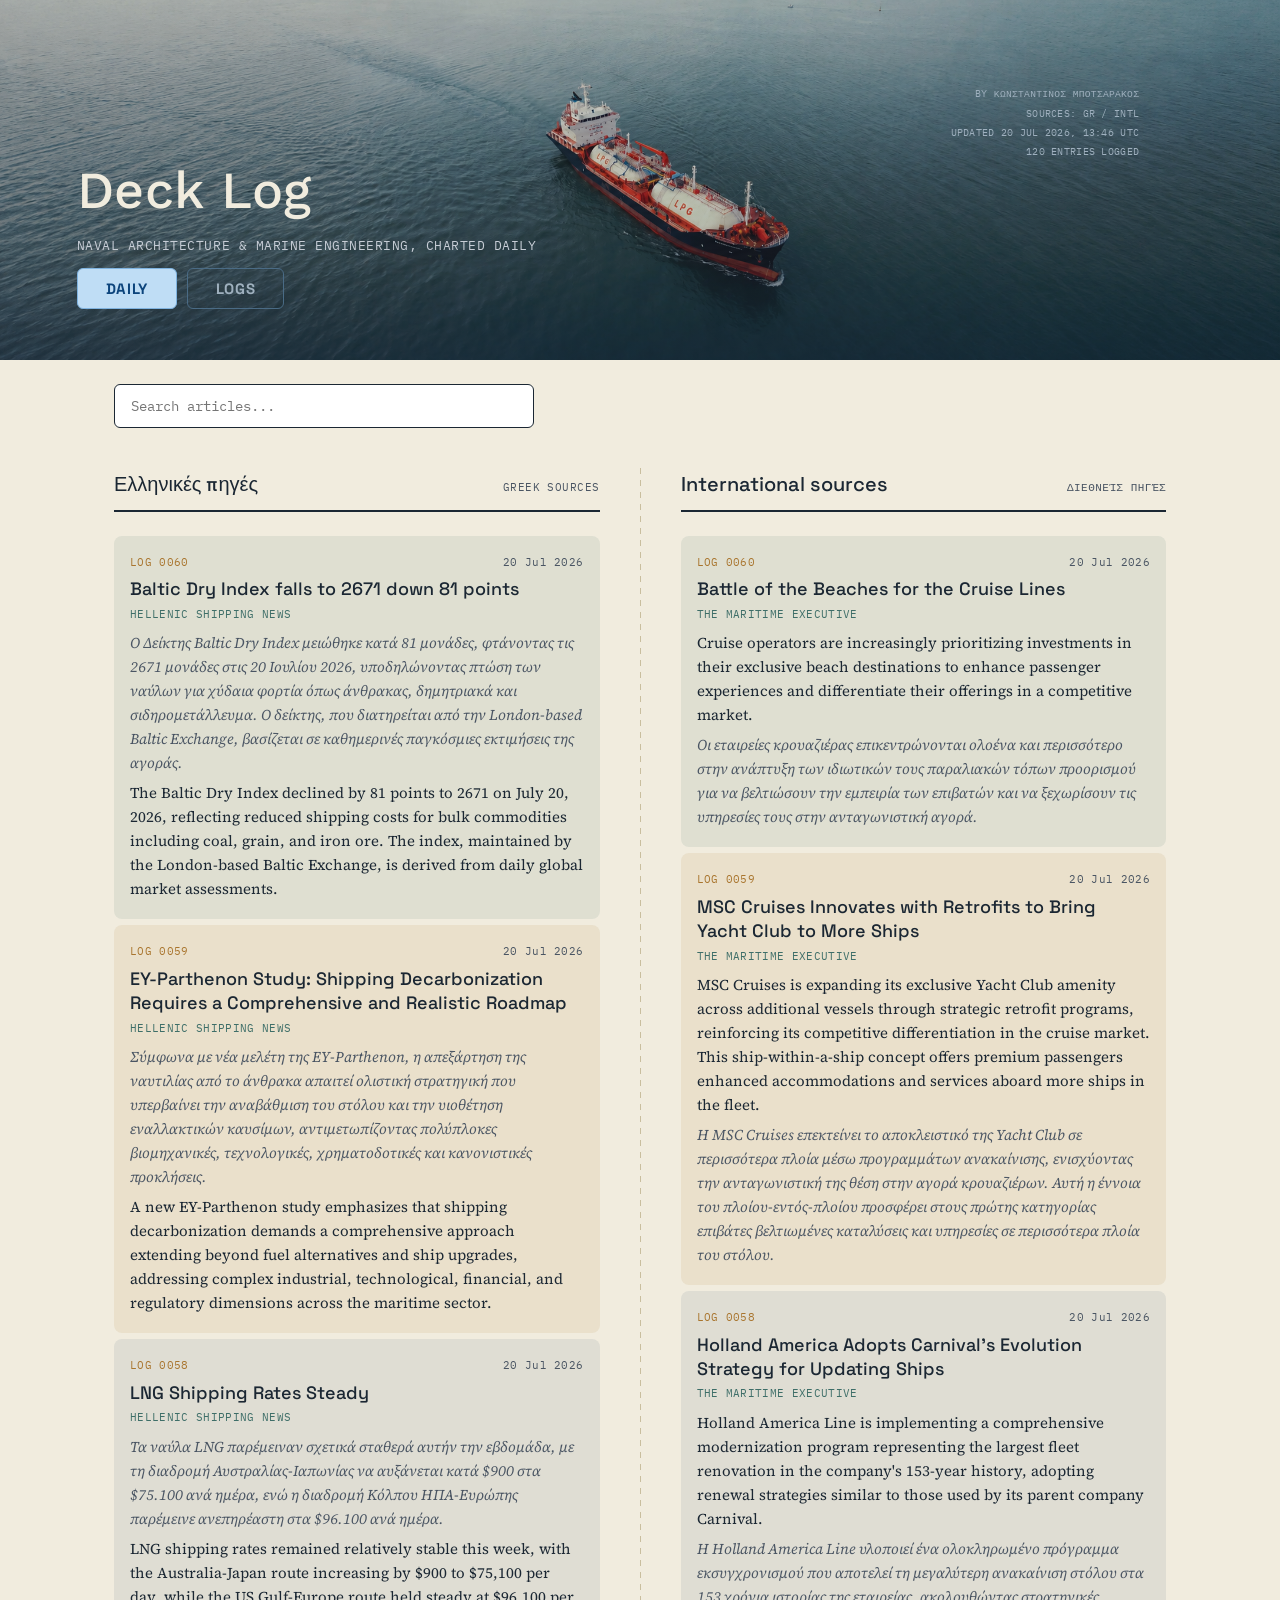
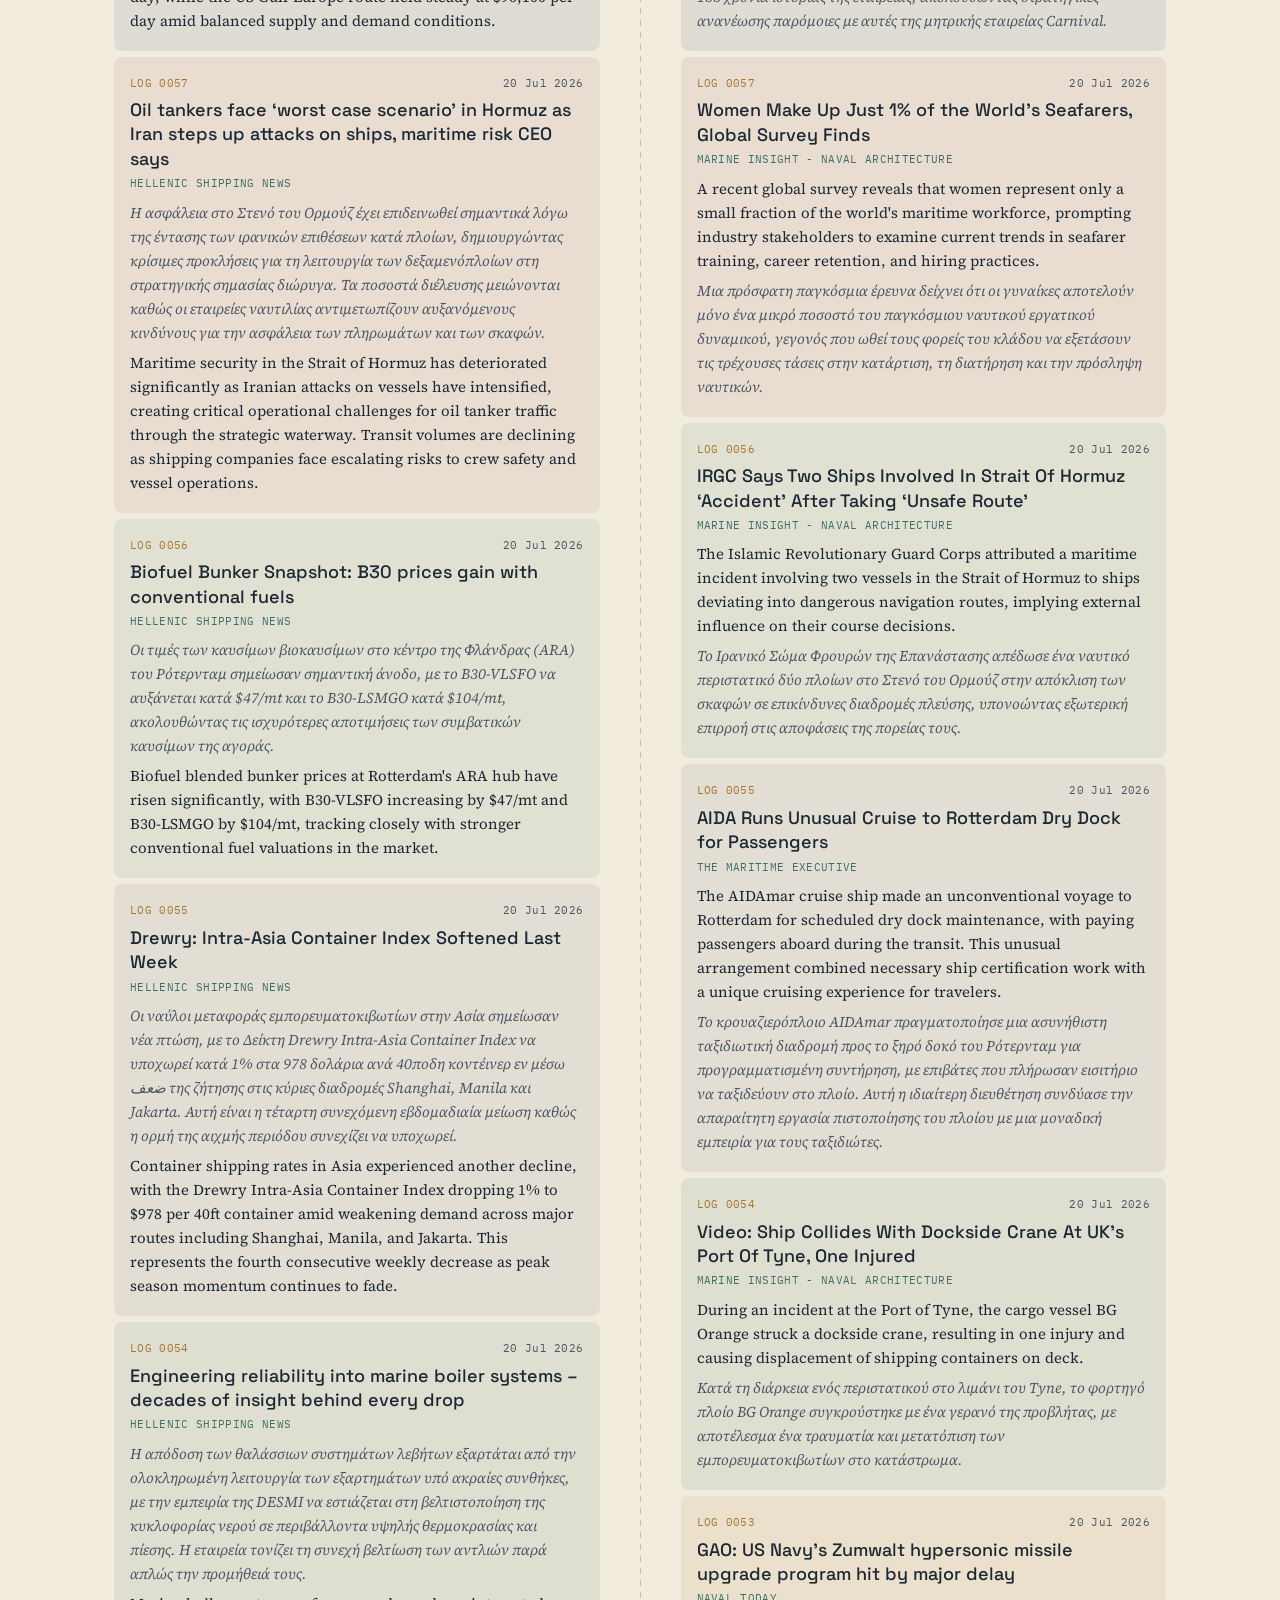
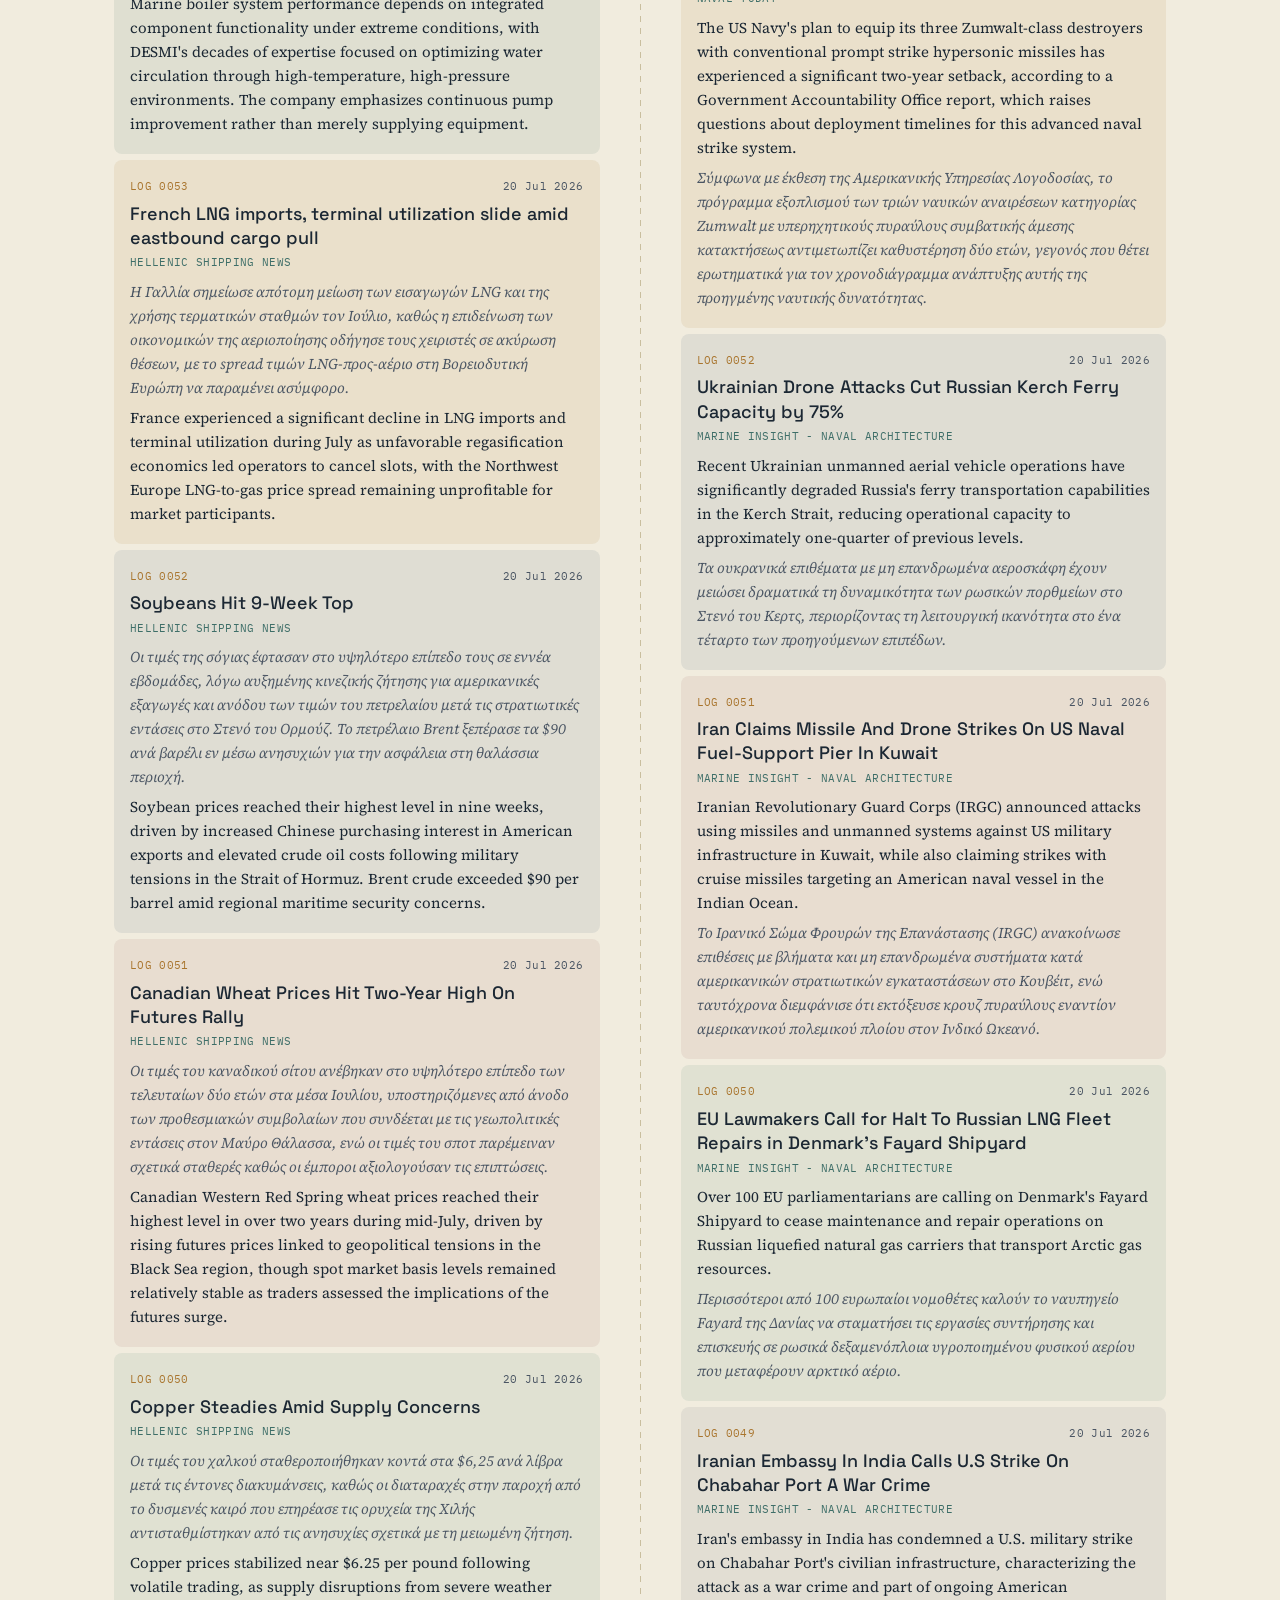
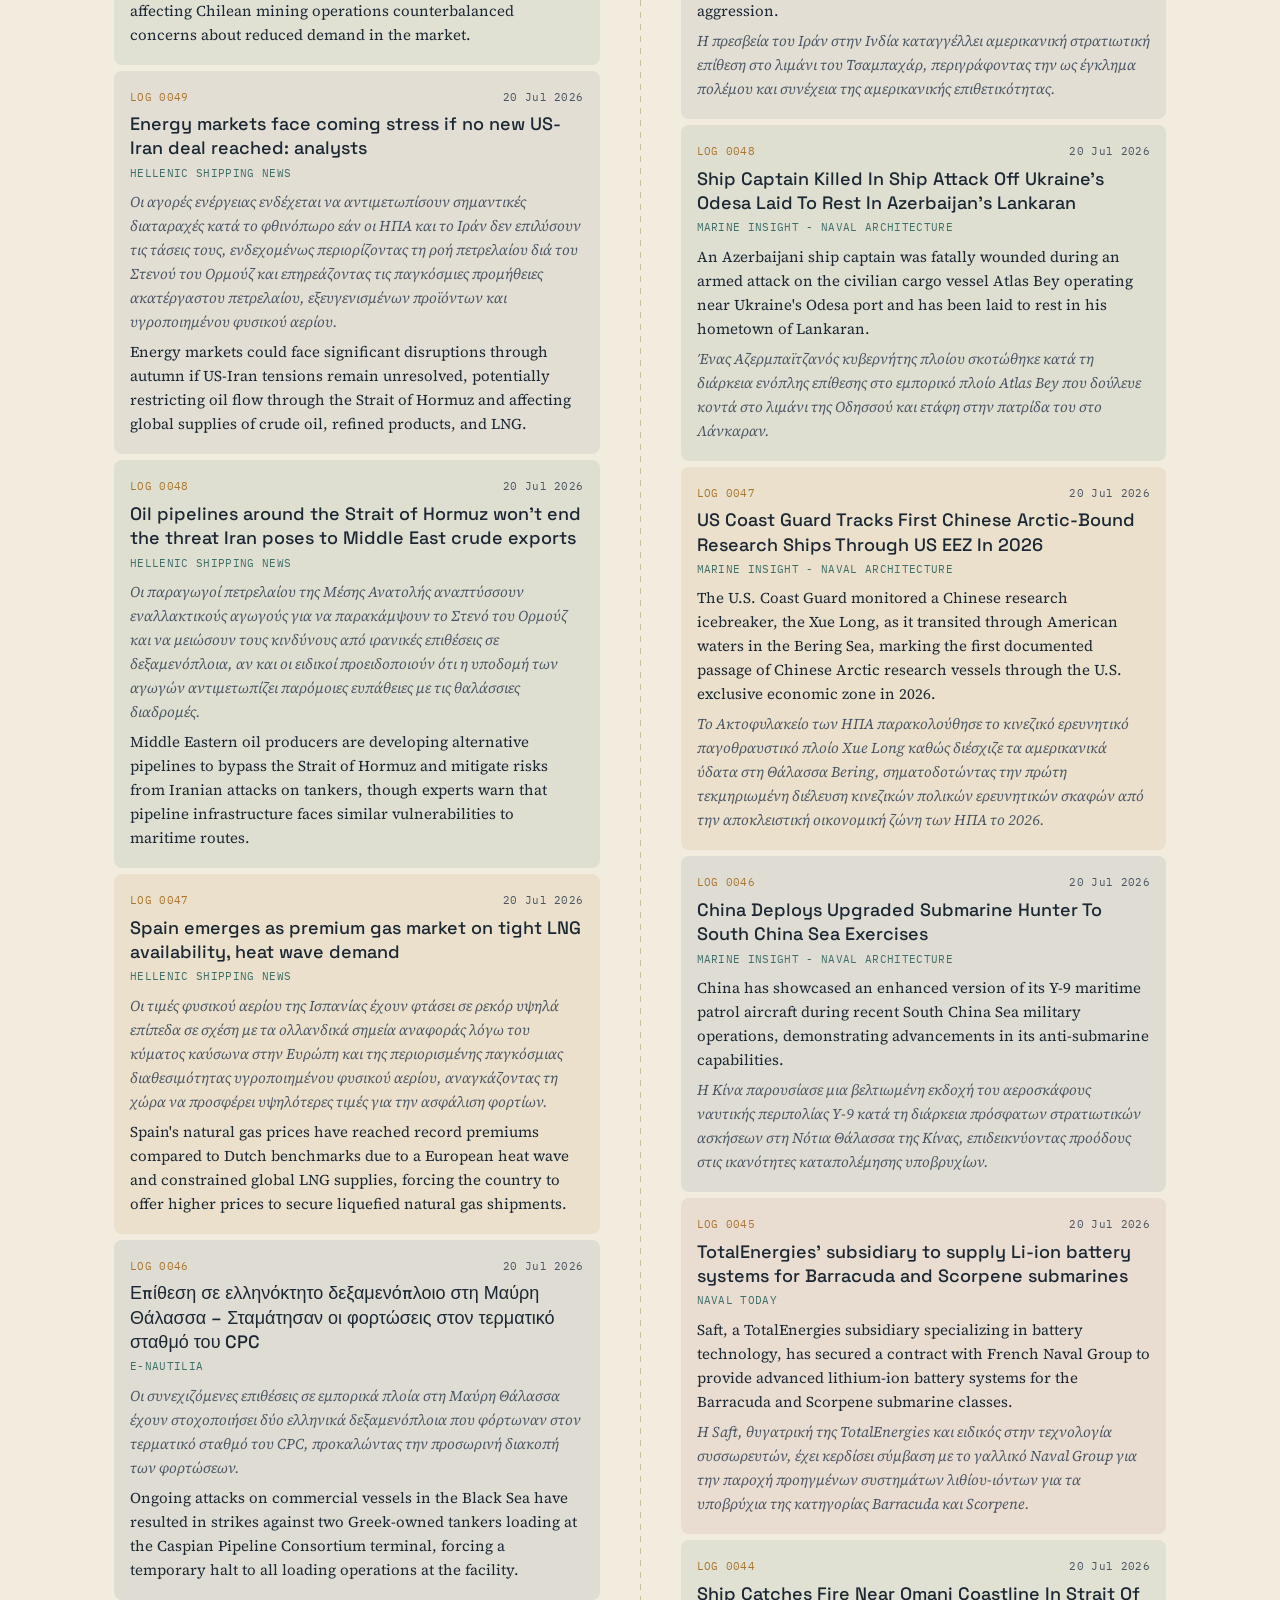
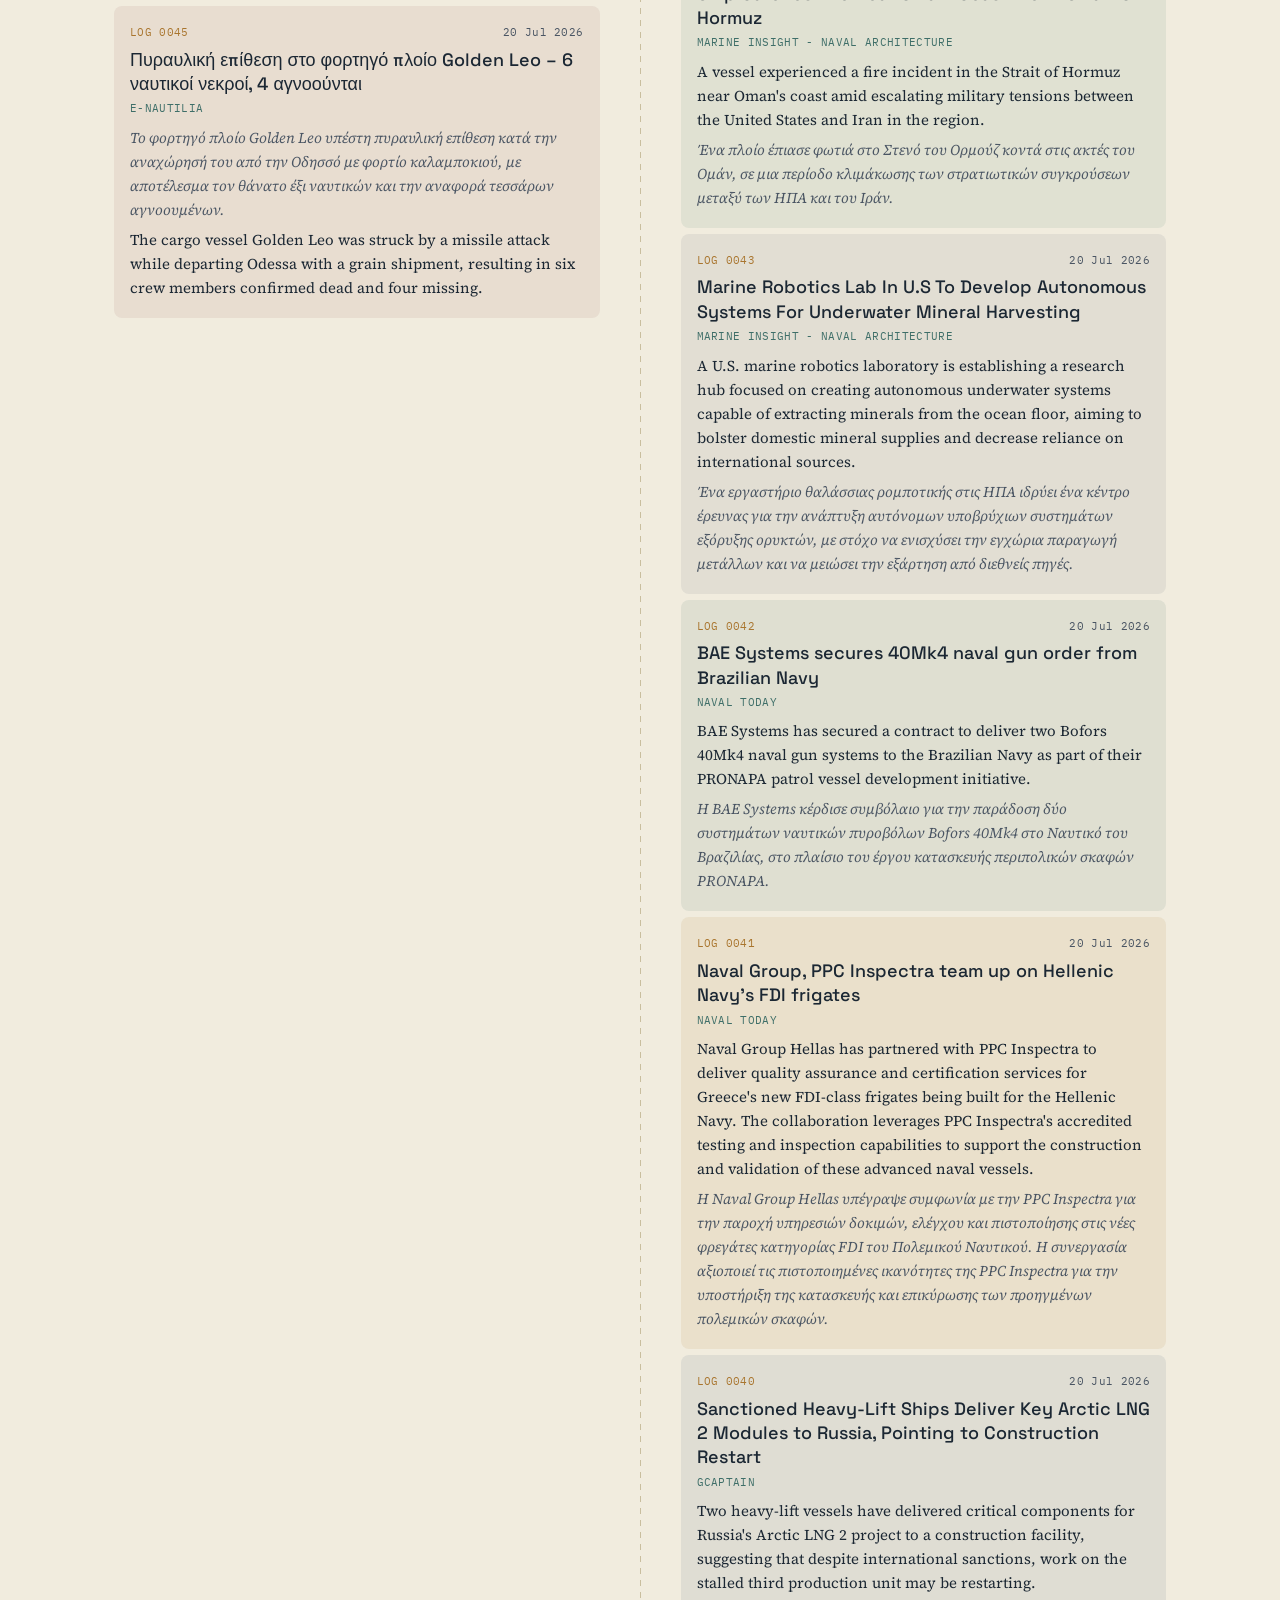
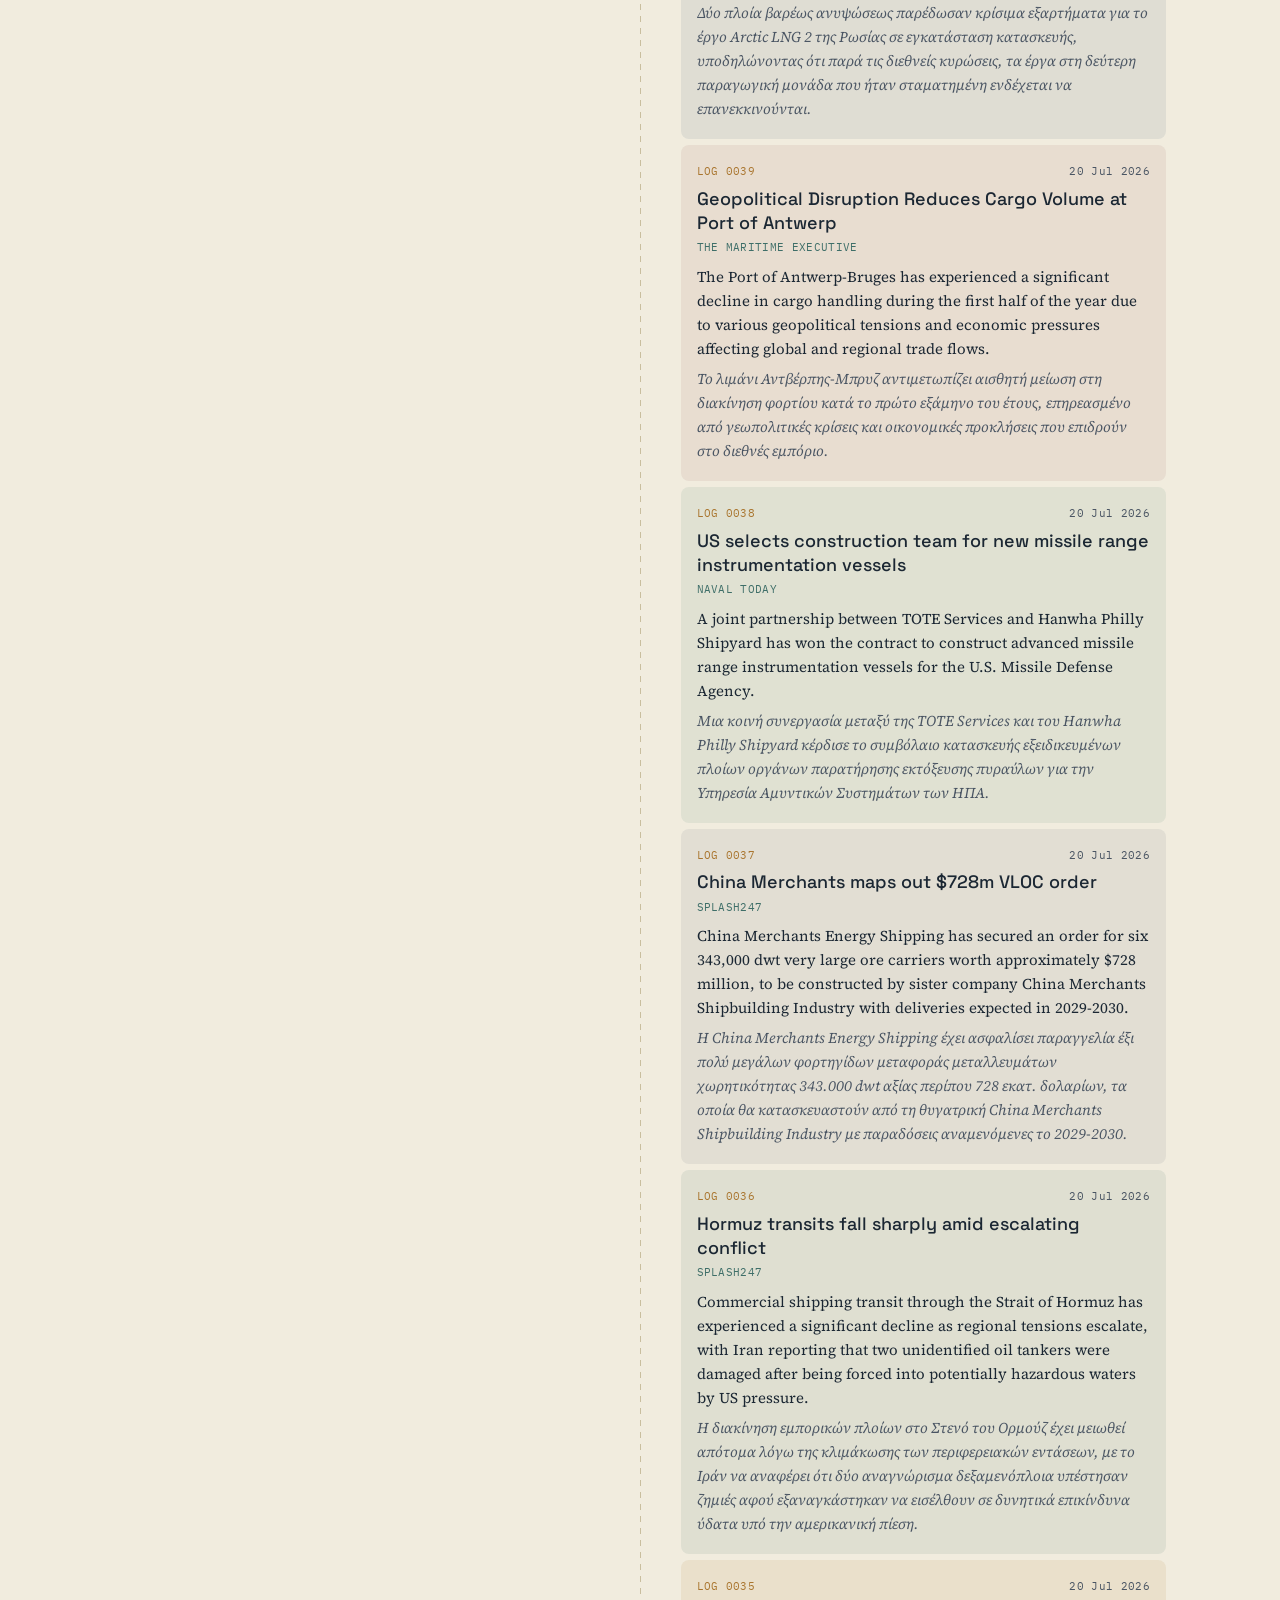
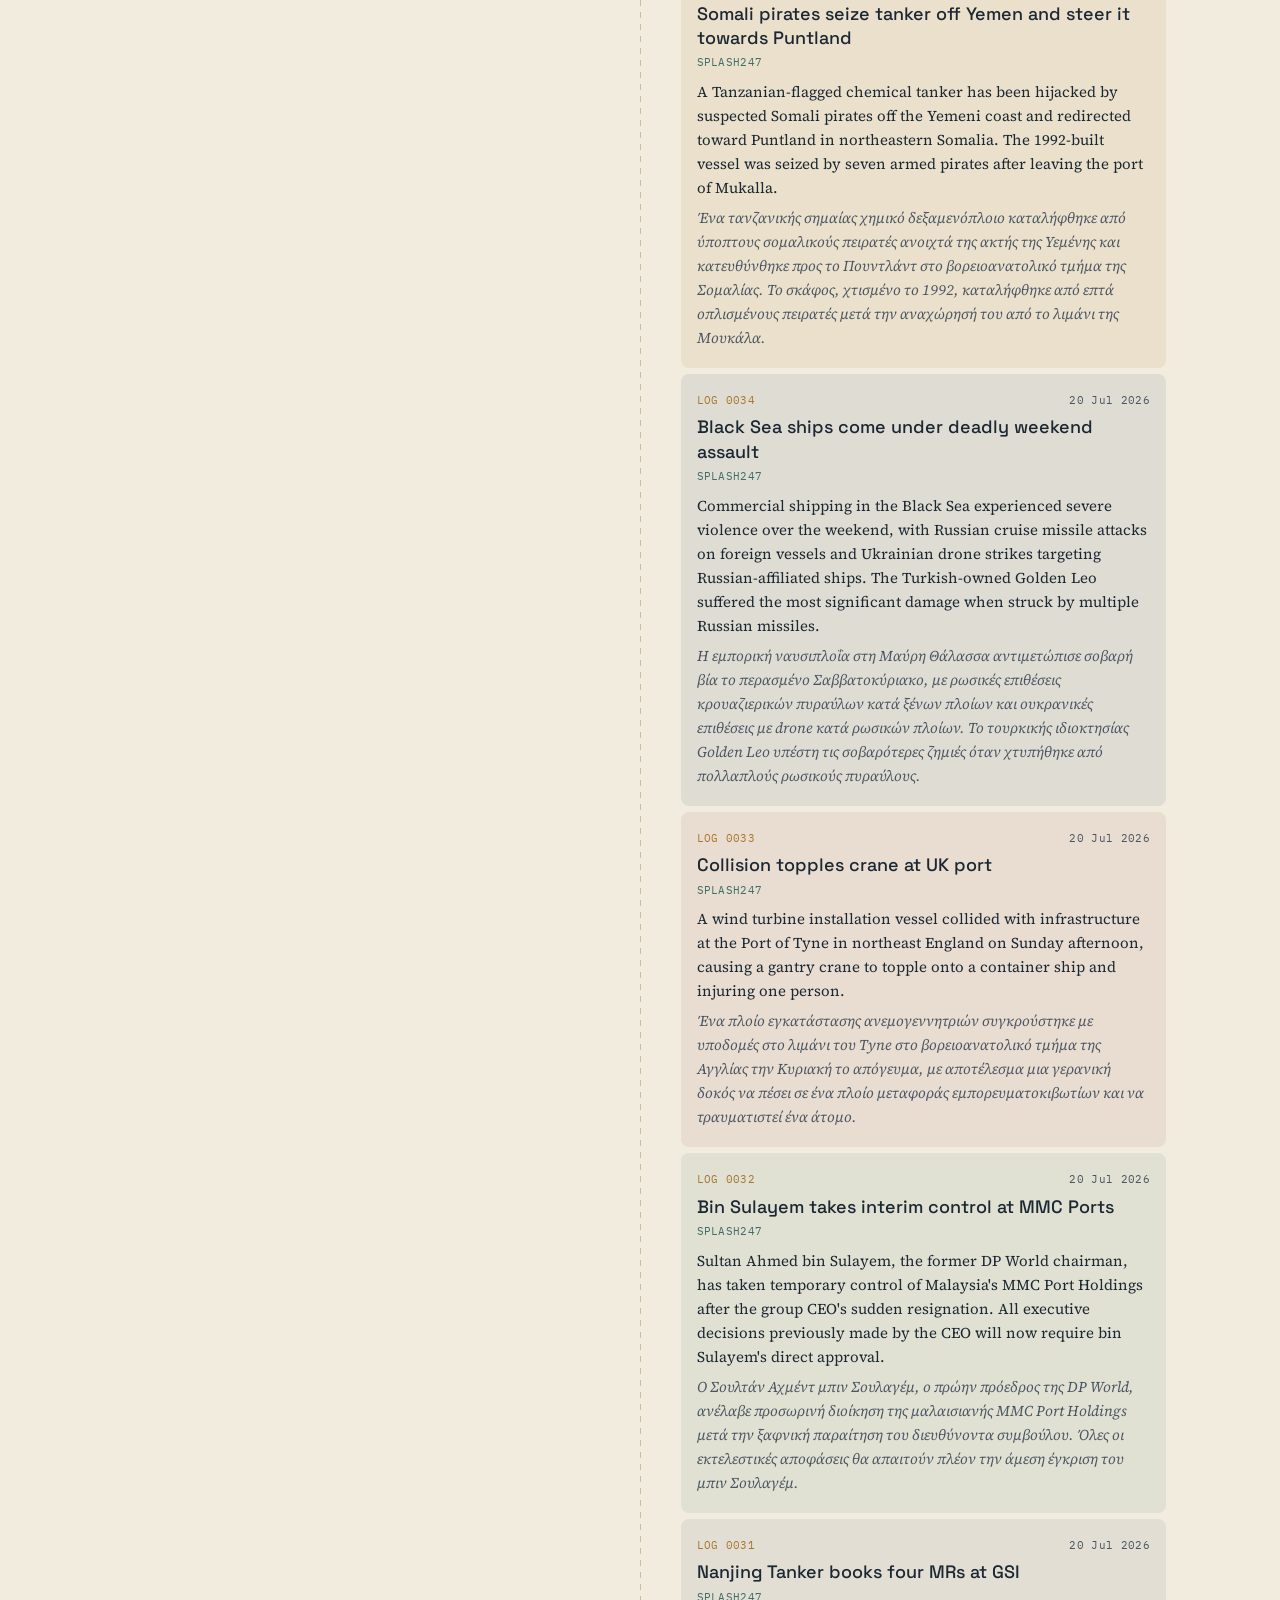
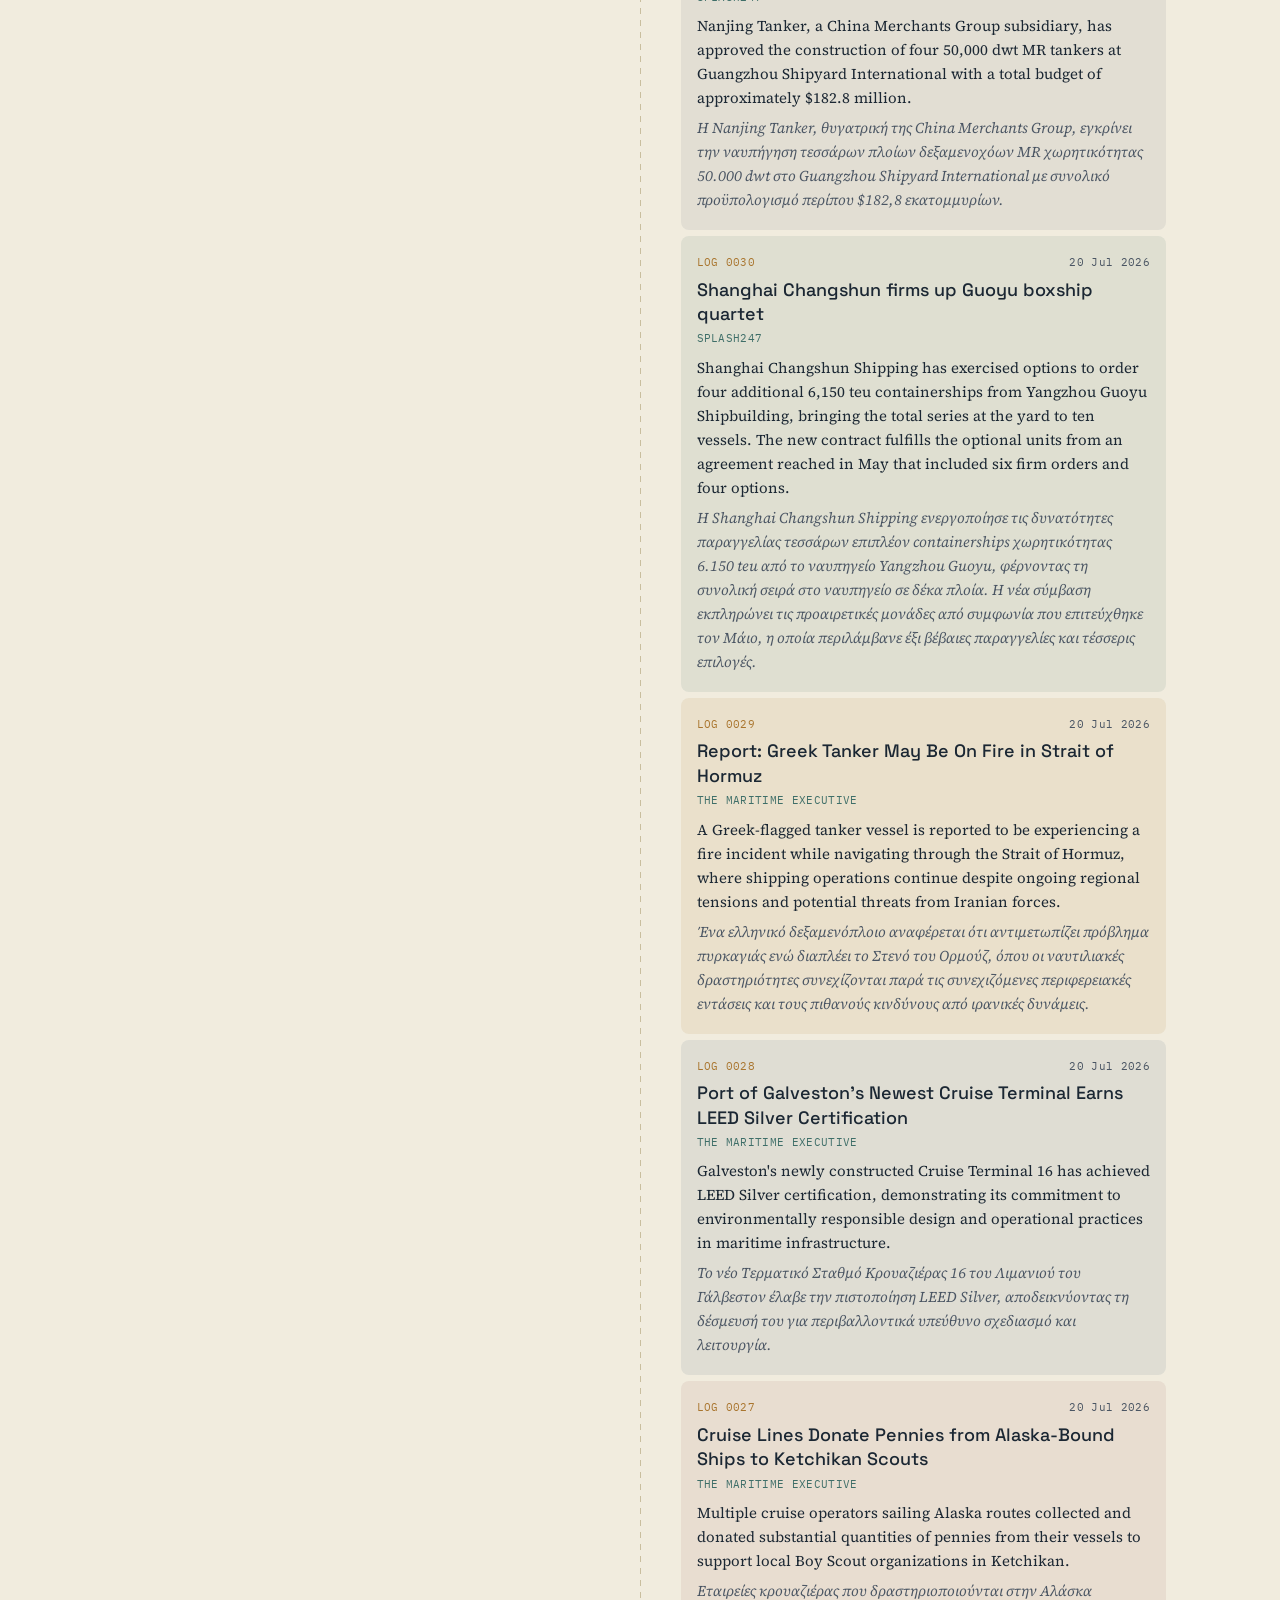
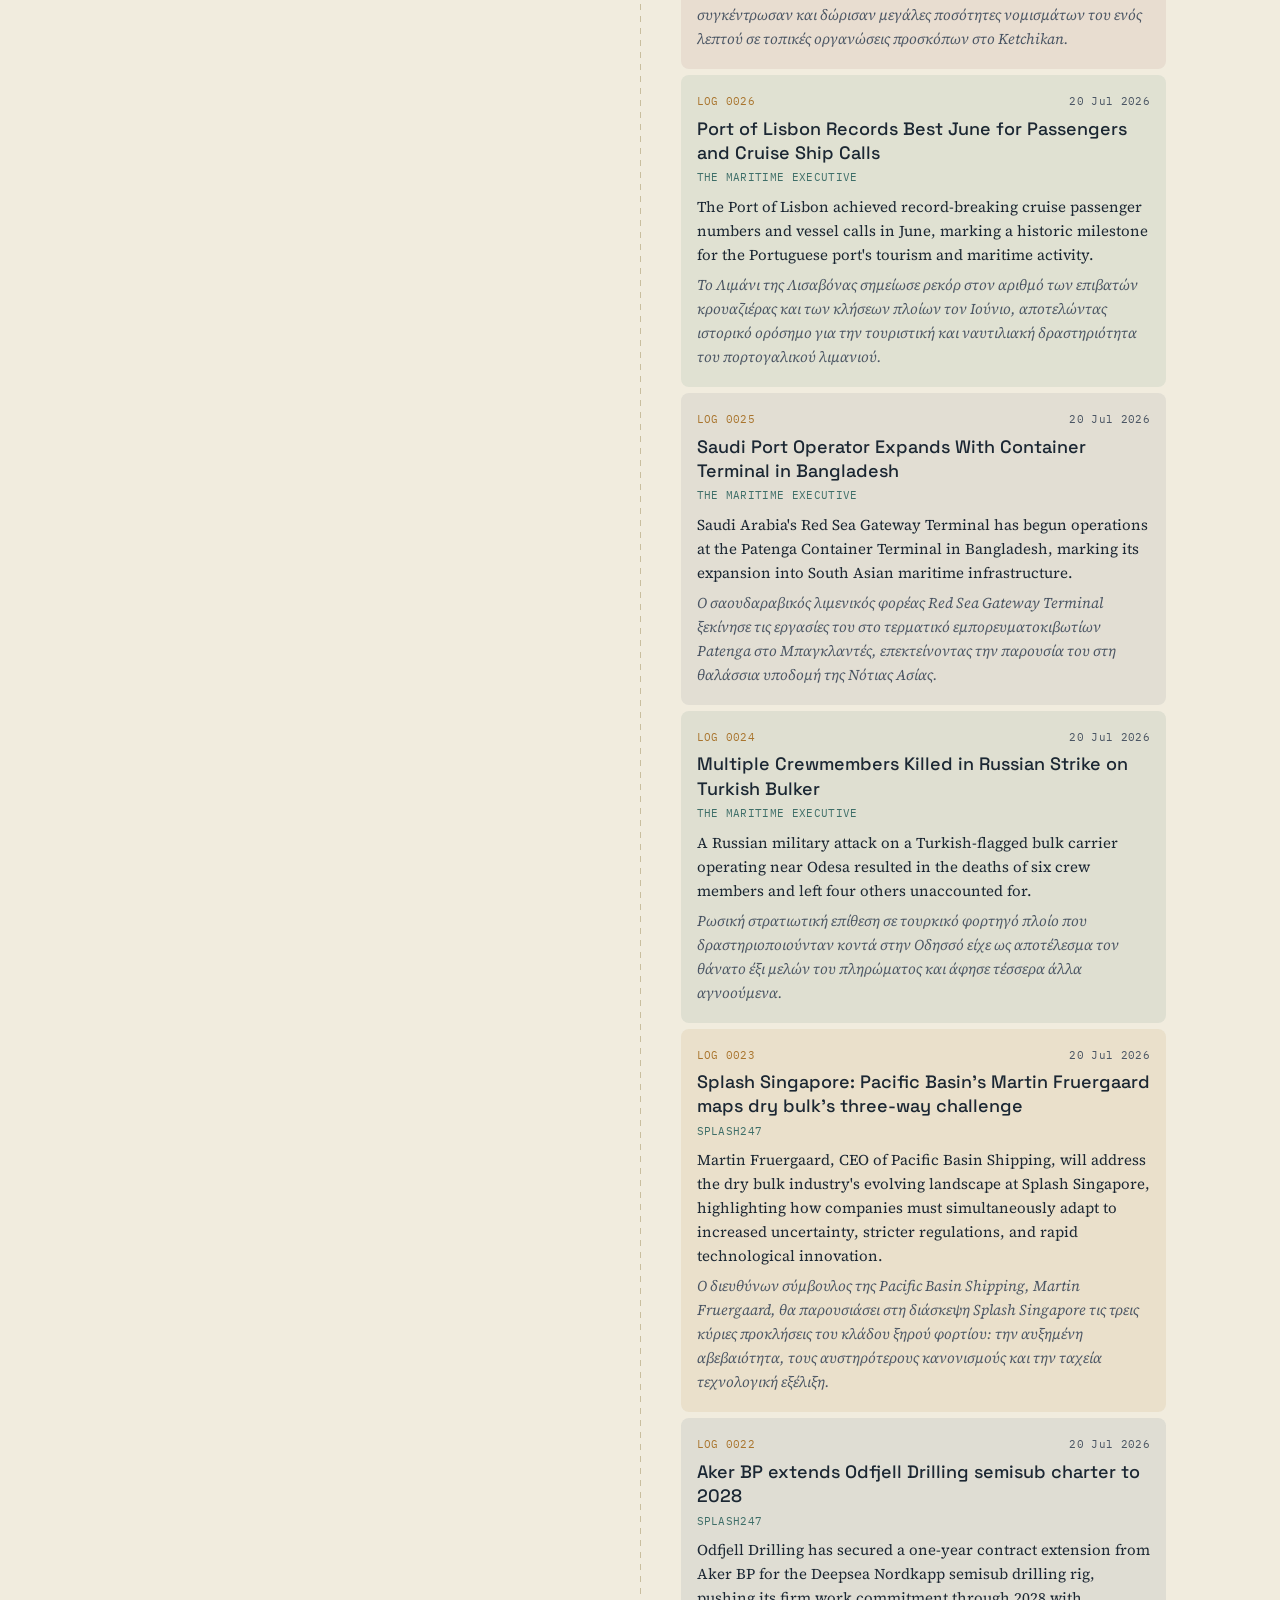
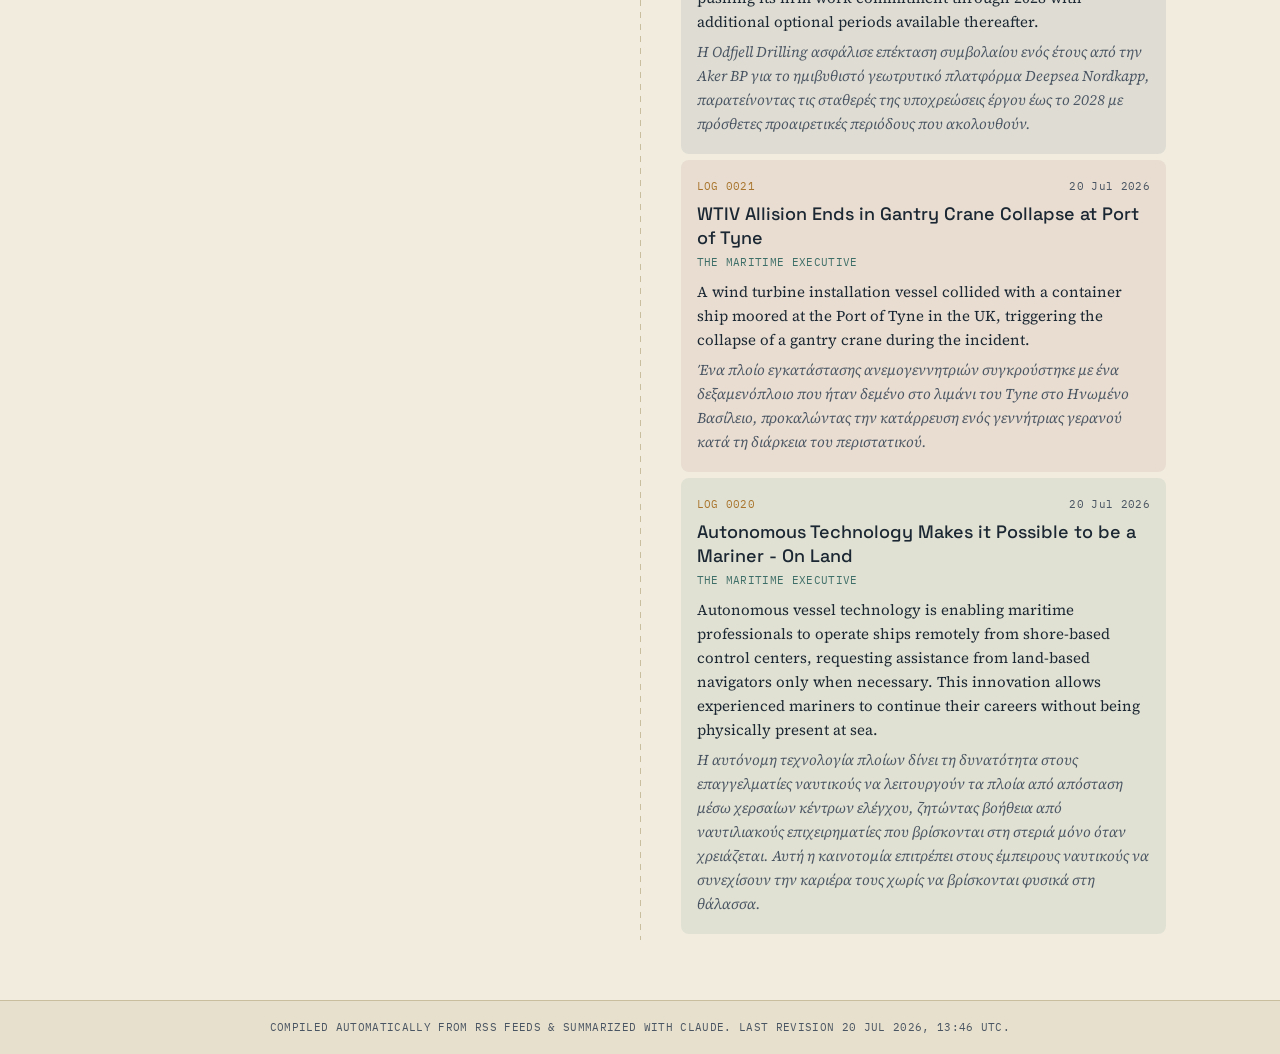
==== commit c684e42d: "Auto-update: fetch new articles and rebuild site" ====
--- a/docs/index.html
+++ b/docs/index.html
@@ -34,7 +34,7 @@
   <div class="titleblock-meta">
     <span>BY ΚΩΝΣΤΑΝΤΙΝΟΣ ΜΠΟΤΣΑΡΑΚΟΣ</span>
     <span>SOURCES: GR / INTL</span>
-    <span>UPDATED 19 Jul 2026, 12:47 UTC</span>
+    <span>UPDATED 20 Jul 2026, 13:46 UTC</span>
     <span>120 ENTRIES LOGGED</span>
   </div>
 
@@ -65,9 +65,427 @@
 
     
       
+      <article class="entry hue-0" data-date="20 Jul 2026">
+        <div class="entry-meta">
+          <span class="entry-no">LOG 0060</span>
+          <span class="entry-date">20 Jul 2026</span>
+        </div>
+        <h3 class="entry-title"><a href="https://www.hellenicshippingnews.com/baltic-dry-index-falls-to-2671-down-81-points/" target="_blank" rel="noopener">Baltic Dry Index falls to 2671 down 81 points</a></h3>
+        <p class="entry-source">Hellenic Shipping News</p>
+        <p class="entry-summary summary-el">Ο Δείκτης Baltic Dry Index μειώθηκε κατά 81 μονάδες, φτάνοντας τις 2671 μονάδες στις 20 Ιουλίου 2026, υποδηλώνοντας πτώση των ναύλων για χύδαια φορτία όπως άνθρακας, δημητριακά και σιδηρομετάλλευμα. Ο δείκτης, που διατηρείται από την London-based Baltic Exchange, βασίζεται σε καθημερινές παγκόσμιες εκτιμήσεις της αγοράς.</p>
+        <p class="entry-summary summary-en">The Baltic Dry Index declined by 81 points to 2671 on July 20, 2026, reflecting reduced shipping costs for bulk commodities including coal, grain, and iron ore. The index, maintained by the London-based Baltic Exchange, is derived from daily global market assessments.</p>
+      </article>
+      
+      <article class="entry hue-1" data-date="20 Jul 2026">
+        <div class="entry-meta">
+          <span class="entry-no">LOG 0059</span>
+          <span class="entry-date">20 Jul 2026</span>
+        </div>
+        <h3 class="entry-title"><a href="https://www.hellenicshippingnews.com/ey-parthenon-study-shipping-decarbonization-requires-a-comprehensive-and-realistic-roadmap/" target="_blank" rel="noopener">EY-Parthenon Study: Shipping Decarbonization Requires a Comprehensive and Realistic Roadmap</a></h3>
+        <p class="entry-source">Hellenic Shipping News</p>
+        <p class="entry-summary summary-el">Σύμφωνα με νέα μελέτη της EY-Parthenon, η απεξάρτηση της ναυτιλίας από το άνθρακα απαιτεί ολιστική στρατηγική που υπερβαίνει την αναβάθμιση του στόλου και την υιοθέτηση εναλλακτικών καυσίμων, αντιμετωπίζοντας πολύπλοκες βιομηχανικές, τεχνολογικές, χρηματοδοτικές και κανονιστικές προκλήσεις.</p>
+        <p class="entry-summary summary-en">A new EY-Parthenon study emphasizes that shipping decarbonization demands a comprehensive approach extending beyond fuel alternatives and ship upgrades, addressing complex industrial, technological, financial, and regulatory dimensions across the maritime sector.</p>
+      </article>
+      
+      <article class="entry hue-2" data-date="20 Jul 2026">
+        <div class="entry-meta">
+          <span class="entry-no">LOG 0058</span>
+          <span class="entry-date">20 Jul 2026</span>
+        </div>
+        <h3 class="entry-title"><a href="https://www.hellenicshippingnews.com/lng-shipping-rates-steady/" target="_blank" rel="noopener">LNG Shipping Rates Steady</a></h3>
+        <p class="entry-source">Hellenic Shipping News</p>
+        <p class="entry-summary summary-el">Τα ναύλα LNG παρέμειναν σχετικά σταθερά αυτήν την εβδομάδα, με τη διαδρομή Αυστραλίας-Ιαπωνίας να αυξάνεται κατά $900 στα $75.100 ανά ημέρα, ενώ η διαδρομή Κόλπου ΗΠΑ-Ευρώπης παρέμεινε ανεπηρέαστη στα $96.100 ανά ημέρα.</p>
+        <p class="entry-summary summary-en">LNG shipping rates remained relatively stable this week, with the Australia-Japan route increasing by $900 to $75,100 per day, while the US Gulf-Europe route held steady at $96,100 per day amid balanced supply and demand conditions.</p>
+      </article>
+      
+      <article class="entry hue-3" data-date="20 Jul 2026">
+        <div class="entry-meta">
+          <span class="entry-no">LOG 0057</span>
+          <span class="entry-date">20 Jul 2026</span>
+        </div>
+        <h3 class="entry-title"><a href="https://www.hellenicshippingnews.com/oil-tankers-face-worst-case-scenario-in-hormuz-as-iran-steps-up-attacks-on-ships-maritime-risk-ceo-says/" target="_blank" rel="noopener">Oil tankers face ‘worst case scenario’ in Hormuz as Iran steps up attacks on ships, maritime risk CEO says</a></h3>
+        <p class="entry-source">Hellenic Shipping News</p>
+        <p class="entry-summary summary-el">Η ασφάλεια στο Στενό του Ορμούζ έχει επιδεινωθεί σημαντικά λόγω της έντασης των ιρανικών επιθέσεων κατά πλοίων, δημιουργώντας κρίσιμες προκλήσεις για τη λειτουργία των δεξαμενόπλοίων στη στρατηγικής σημασίας διώρυγα. Τα ποσοστά διέλευσης μειώνονται καθώς οι εταιρείες ναυτιλίας αντιμετωπίζουν αυξανόμενους κινδύνους για την ασφάλεια των πληρωμάτων και των σκαφών.</p>
+        <p class="entry-summary summary-en">Maritime security in the Strait of Hormuz has deteriorated significantly as Iranian attacks on vessels have intensified, creating critical operational challenges for oil tanker traffic through the strategic waterway. Transit volumes are declining as shipping companies face escalating risks to crew safety and vessel operations.</p>
+      </article>
+      
+      <article class="entry hue-4" data-date="20 Jul 2026">
+        <div class="entry-meta">
+          <span class="entry-no">LOG 0056</span>
+          <span class="entry-date">20 Jul 2026</span>
+        </div>
+        <h3 class="entry-title"><a href="https://www.hellenicshippingnews.com/biofuel-bunker-snapshot-b30-prices-gain-with-conventional-fuels/" target="_blank" rel="noopener">Biofuel Bunker Snapshot: B30 prices gain with conventional fuels</a></h3>
+        <p class="entry-source">Hellenic Shipping News</p>
+        <p class="entry-summary summary-el">Οι τιμές των καυσίμων βιοκαυσίμων στο κέντρο της Φλάνδρας (ARA) του Ρότερνταμ σημείωσαν σημαντική άνοδο, με το B30-VLSFO να αυξάνεται κατά $47/mt και το B30-LSMGO κατά $104/mt, ακολουθώντας τις ισχυρότερες αποτιμήσεις των συμβατικών καυσίμων της αγοράς.</p>
+        <p class="entry-summary summary-en">Biofuel blended bunker prices at Rotterdam's ARA hub have risen significantly, with B30-VLSFO increasing by $47/mt and B30-LSMGO by $104/mt, tracking closely with stronger conventional fuel valuations in the market.</p>
+      </article>
+      
+      <article class="entry hue-5" data-date="20 Jul 2026">
+        <div class="entry-meta">
+          <span class="entry-no">LOG 0055</span>
+          <span class="entry-date">20 Jul 2026</span>
+        </div>
+        <h3 class="entry-title"><a href="https://www.hellenicshippingnews.com/drewry-intra-asia-container-index-softened-last-week/" target="_blank" rel="noopener">Drewry: Intra-Asia Container Index Softened Last Week</a></h3>
+        <p class="entry-source">Hellenic Shipping News</p>
+        <p class="entry-summary summary-el">Οι ναύλοι μεταφοράς εμπορευματοκιβωτίων στην Ασία σημείωσαν νέα πτώση, με το Δείκτη Drewry Intra-Asia Container Index να υποχωρεί κατά 1% στα 978 δολάρια ανά 40ποδη κοντέινερ εν μέσω ضعف της ζήτησης στις κύριες διαδρομές Shanghai, Manila και Jakarta. Αυτή είναι η τέταρτη συνεχόμενη εβδομαδιαία μείωση καθώς η ορμή της αιχμής περιόδου συνεχίζει να υποχωρεί.</p>
+        <p class="entry-summary summary-en">Container shipping rates in Asia experienced another decline, with the Drewry Intra-Asia Container Index dropping 1% to $978 per 40ft container amid weakening demand across major routes including Shanghai, Manila, and Jakarta. This represents the fourth consecutive weekly decrease as peak season momentum continues to fade.</p>
+      </article>
+      
+      <article class="entry hue-0" data-date="20 Jul 2026">
+        <div class="entry-meta">
+          <span class="entry-no">LOG 0054</span>
+          <span class="entry-date">20 Jul 2026</span>
+        </div>
+        <h3 class="entry-title"><a href="https://www.hellenicshippingnews.com/engineering-reliability-into-marine-boiler-systems-decades-of-insight-behind-every-drop/" target="_blank" rel="noopener">Engineering reliability into marine boiler systems – decades of insight behind every drop</a></h3>
+        <p class="entry-source">Hellenic Shipping News</p>
+        <p class="entry-summary summary-el">Η απόδοση των θαλάσσιων συστημάτων λεβήτων εξαρτάται από την ολοκληρωμένη λειτουργία των εξαρτημάτων υπό ακραίες συνθήκες, με την εμπειρία της DESMI να εστιάζεται στη βελτιστοποίηση της κυκλοφορίας νερού σε περιβάλλοντα υψηλής θερμοκρασίας και πίεσης. Η εταιρεία τονίζει τη συνεχή βελτίωση των αντλιών παρά απλώς την προμήθειά τους.</p>
+        <p class="entry-summary summary-en">Marine boiler system performance depends on integrated component functionality under extreme conditions, with DESMI's decades of expertise focused on optimizing water circulation through high-temperature, high-pressure environments. The company emphasizes continuous pump improvement rather than merely supplying equipment.</p>
+      </article>
+      
+      <article class="entry hue-1" data-date="20 Jul 2026">
+        <div class="entry-meta">
+          <span class="entry-no">LOG 0053</span>
+          <span class="entry-date">20 Jul 2026</span>
+        </div>
+        <h3 class="entry-title"><a href="https://www.hellenicshippingnews.com/french-lng-imports-terminal-utilization-slide-amid-eastbound-cargo-pull/" target="_blank" rel="noopener">French LNG imports, terminal utilization slide amid eastbound cargo pull</a></h3>
+        <p class="entry-source">Hellenic Shipping News</p>
+        <p class="entry-summary summary-el">Η Γαλλία σημείωσε απότομη μείωση των εισαγωγών LNG και της χρήσης τερματικών σταθμών τον Ιούλιο, καθώς η επιδείνωση των οικονομικών της αεριοποίησης οδήγησε τους χειριστές σε ακύρωση θέσεων, με το spread τιμών LNG-προς-αέριο στη Βορειοδυτική Ευρώπη να παραμένει ασύμφορο.</p>
+        <p class="entry-summary summary-en">France experienced a significant decline in LNG imports and terminal utilization during July as unfavorable regasification economics led operators to cancel slots, with the Northwest Europe LNG-to-gas price spread remaining unprofitable for market participants.</p>
+      </article>
+      
+      <article class="entry hue-2" data-date="20 Jul 2026">
+        <div class="entry-meta">
+          <span class="entry-no">LOG 0052</span>
+          <span class="entry-date">20 Jul 2026</span>
+        </div>
+        <h3 class="entry-title"><a href="https://www.hellenicshippingnews.com/soybeans-hit-9-week-top/" target="_blank" rel="noopener">Soybeans Hit 9-Week Top</a></h3>
+        <p class="entry-source">Hellenic Shipping News</p>
+        <p class="entry-summary summary-el">Οι τιμές της σόγιας έφτασαν στο υψηλότερο επίπεδο τους σε εννέα εβδομάδες, λόγω αυξημένης κινεζικής ζήτησης για αμερικανικές εξαγωγές και ανόδου των τιμών του πετρελαίου μετά τις στρατιωτικές εντάσεις στο Στενό του Ορμούζ. Το πετρέλαιο Brent ξεπέρασε τα $90 ανά βαρέλι εν μέσω ανησυχιών για την ασφάλεια στη θαλάσσια περιοχή.</p>
+        <p class="entry-summary summary-en">Soybean prices reached their highest level in nine weeks, driven by increased Chinese purchasing interest in American exports and elevated crude oil costs following military tensions in the Strait of Hormuz. Brent crude exceeded $90 per barrel amid regional maritime security concerns.</p>
+      </article>
+      
+      <article class="entry hue-3" data-date="20 Jul 2026">
+        <div class="entry-meta">
+          <span class="entry-no">LOG 0051</span>
+          <span class="entry-date">20 Jul 2026</span>
+        </div>
+        <h3 class="entry-title"><a href="https://www.hellenicshippingnews.com/canadian-wheat-prices-hit-two-year-high-on-futures-rally/" target="_blank" rel="noopener">Canadian Wheat Prices Hit Two-Year High On Futures Rally</a></h3>
+        <p class="entry-source">Hellenic Shipping News</p>
+        <p class="entry-summary summary-el">Οι τιμές του καναδικού σίτου ανέβηκαν στο υψηλότερο επίπεδο των τελευταίων δύο ετών στα μέσα Ιουλίου, υποστηριζόμενες από άνοδο των προθεσμιακών συμβολαίων που συνδέεται με τις γεωπολιτικές εντάσεις στον Μαύρο Θάλασσα, ενώ οι τιμές του σποτ παρέμειναν σχετικά σταθερές καθώς οι έμποροι αξιολογούσαν τις επιπτώσεις.</p>
+        <p class="entry-summary summary-en">Canadian Western Red Spring wheat prices reached their highest level in over two years during mid-July, driven by rising futures prices linked to geopolitical tensions in the Black Sea region, though spot market basis levels remained relatively stable as traders assessed the implications of the futures surge.</p>
+      </article>
+      
+      <article class="entry hue-4" data-date="20 Jul 2026">
+        <div class="entry-meta">
+          <span class="entry-no">LOG 0050</span>
+          <span class="entry-date">20 Jul 2026</span>
+        </div>
+        <h3 class="entry-title"><a href="https://www.hellenicshippingnews.com/copper-steadies-amid-supply-concerns/" target="_blank" rel="noopener">Copper Steadies Amid Supply Concerns</a></h3>
+        <p class="entry-source">Hellenic Shipping News</p>
+        <p class="entry-summary summary-el">Οι τιμές του χαλκού σταθεροποιήθηκαν κοντά στα $6,25 ανά λίβρα μετά τις έντονες διακυμάνσεις, καθώς οι διαταραχές στην παροχή από το δυσμενές καιρό που επηρέασε τις ορυχεία της Χιλής αντισταθμίστηκαν από τις ανησυχίες σχετικά με τη μειωμένη ζήτηση.</p>
+        <p class="entry-summary summary-en">Copper prices stabilized near $6.25 per pound following volatile trading, as supply disruptions from severe weather affecting Chilean mining operations counterbalanced concerns about reduced demand in the market.</p>
+      </article>
+      
+      <article class="entry hue-5" data-date="20 Jul 2026">
+        <div class="entry-meta">
+          <span class="entry-no">LOG 0049</span>
+          <span class="entry-date">20 Jul 2026</span>
+        </div>
+        <h3 class="entry-title"><a href="https://www.hellenicshippingnews.com/energy-markets-face-coming-stress-if-no-new-us-iran-deal-reached-analysts/" target="_blank" rel="noopener">Energy markets face coming stress if no new US-Iran deal reached: analysts</a></h3>
+        <p class="entry-source">Hellenic Shipping News</p>
+        <p class="entry-summary summary-el">Οι αγορές ενέργειας ενδέχεται να αντιμετωπίσουν σημαντικές διαταραχές κατά το φθινόπωρο εάν οι ΗΠΑ και το Ιράν δεν επιλύσουν τις τάσεις τους, ενδεχομένως περιορίζοντας τη ροή πετρελαίου διά του Στενού του Ορμούζ και επηρεάζοντας τις παγκόσμιες προμήθειες ακατέργαστου πετρελαίου, εξευγενισμένων προϊόντων και υγροποιημένου φυσικού αερίου.</p>
+        <p class="entry-summary summary-en">Energy markets could face significant disruptions through autumn if US-Iran tensions remain unresolved, potentially restricting oil flow through the Strait of Hormuz and affecting global supplies of crude oil, refined products, and LNG.</p>
+      </article>
+      
+      <article class="entry hue-0" data-date="20 Jul 2026">
+        <div class="entry-meta">
+          <span class="entry-no">LOG 0048</span>
+          <span class="entry-date">20 Jul 2026</span>
+        </div>
+        <h3 class="entry-title"><a href="https://www.hellenicshippingnews.com/oil-pipelines-around-the-strait-of-hormuz-wont-end-the-threat-iran-poses-to-middle-east-crude-exports/" target="_blank" rel="noopener">Oil pipelines around the Strait of Hormuz won’t end the threat Iran poses to Middle East crude exports</a></h3>
+        <p class="entry-source">Hellenic Shipping News</p>
+        <p class="entry-summary summary-el">Οι παραγωγοί πετρελαίου της Μέσης Ανατολής αναπτύσσουν εναλλακτικούς αγωγούς για να παρακάμψουν το Στενό του Ορμούζ και να μειώσουν τους κινδύνους από ιρανικές επιθέσεις σε δεξαμενόπλοια, αν και οι ειδικοί προειδοποιούν ότι η υποδομή των αγωγών αντιμετωπίζει παρόμοιες ευπάθειες με τις θαλάσσιες διαδρομές.</p>
+        <p class="entry-summary summary-en">Middle Eastern oil producers are developing alternative pipelines to bypass the Strait of Hormuz and mitigate risks from Iranian attacks on tankers, though experts warn that pipeline infrastructure faces similar vulnerabilities to maritime routes.</p>
+      </article>
+      
+      <article class="entry hue-1" data-date="20 Jul 2026">
+        <div class="entry-meta">
+          <span class="entry-no">LOG 0047</span>
+          <span class="entry-date">20 Jul 2026</span>
+        </div>
+        <h3 class="entry-title"><a href="https://www.hellenicshippingnews.com/spain-emerges-as-premium-gas-market-on-tight-lng-availability-heat-wave-demand/" target="_blank" rel="noopener">Spain emerges as premium gas market on tight LNG availability, heat wave demand</a></h3>
+        <p class="entry-source">Hellenic Shipping News</p>
+        <p class="entry-summary summary-el">Οι τιμές φυσικού αερίου της Ισπανίας έχουν φτάσει σε ρεκόρ υψηλά επίπεδα σε σχέση με τα ολλανδικά σημεία αναφοράς λόγω του κύματος καύσωνα στην Ευρώπη και της περιορισμένης παγκόσμιας διαθεσιμότητας υγροποιημένου φυσικού αερίου, αναγκάζοντας τη χώρα να προσφέρει υψηλότερες τιμές για την ασφάλιση φορτίων.</p>
+        <p class="entry-summary summary-en">Spain's natural gas prices have reached record premiums compared to Dutch benchmarks due to a European heat wave and constrained global LNG supplies, forcing the country to offer higher prices to secure liquefied natural gas shipments.</p>
+      </article>
+      
+      <article class="entry hue-2" data-date="20 Jul 2026">
+        <div class="entry-meta">
+          <span class="entry-no">LOG 0046</span>
+          <span class="entry-date">20 Jul 2026</span>
+        </div>
+        <h3 class="entry-title"><a href="https://e-nautilia.gr/epithesi-se-ellinoktito-dexamenoploio-sti-mavri-thalassa-stamatisan-oi-fortoseis-ston-termatiko-stathmo-tou-cpc/" target="_blank" rel="noopener">Επίθεση σε ελληνόκτητο δεξαμενόπλοιο στη Μαύρη Θάλασσα – Σταμάτησαν οι φορτώσεις στον τερματικό σταθμό του CPC</a></h3>
+        <p class="entry-source">e-Nautilia</p>
+        <p class="entry-summary summary-el">Οι συνεχιζόμενες επιθέσεις σε εμπορικά πλοία στη Μαύρη Θάλασσα έχουν στοχοποιήσει δύο ελληνικά δεξαμενόπλοια που φόρτωναν στον τερματικό σταθμό του CPC, προκαλώντας την προσωρινή διακοπή των φορτώσεων.</p>
+        <p class="entry-summary summary-en">Ongoing attacks on commercial vessels in the Black Sea have resulted in strikes against two Greek-owned tankers loading at the Caspian Pipeline Consortium terminal, forcing a temporary halt to all loading operations at the facility.</p>
+      </article>
+      
+      <article class="entry hue-3" data-date="20 Jul 2026">
+        <div class="entry-meta">
+          <span class="entry-no">LOG 0045</span>
+          <span class="entry-date">20 Jul 2026</span>
+        </div>
+        <h3 class="entry-title"><a href="https://e-nautilia.gr/pyravliki-epithesi-fortigo-ploio-golden-leo-6-naftikoi-nekroi-4-agnoountai/" target="_blank" rel="noopener">Πυραυλική επίθεση στο φορτηγό πλοίο Golden Leo – 6 ναυτικοί νεκροί, 4 αγνοούνται</a></h3>
+        <p class="entry-source">e-Nautilia</p>
+        <p class="entry-summary summary-el">Το φορτηγό πλοίο Golden Leo υπέστη πυραυλική επίθεση κατά την αναχώρησή του από την Οδησσό με φορτίο καλαμποκιού, με αποτέλεσμα τον θάνατο έξι ναυτικών και την αναφορά τεσσάρων αγνοουμένων.</p>
+        <p class="entry-summary summary-en">The cargo vessel Golden Leo was struck by a missile attack while departing Odessa with a grain shipment, resulting in six crew members confirmed dead and four missing.</p>
+      </article>
+      
+      <article class="entry hue-4" data-date="19 Jul 2026">
+        <div class="entry-meta">
+          <span class="entry-no">LOG 0044</span>
+          <span class="entry-date">19 Jul 2026</span>
+        </div>
+        <h3 class="entry-title"><a href="https://www.hellenicshippingnews.com/asia-us-container-rates-mostly-lower-tanker-rates-steady-to-lower/" target="_blank" rel="noopener">Asia-US container rates mostly lower, tanker rates steady to lower</a></h3>
+        <p class="entry-source">Hellenic Shipping News</p>
+        <p class="entry-summary summary-el">Οι ναύλοι για τη μεταφορά εμπορευματοκιβωτίων από την Ασία προς τις ΗΠΑ μειώθηκαν καθώς οι εισαγωγείς περιορίζουν τις προκαταβολικές αγορές λόγω νέων δασμών, ενώ οι ναύλοι υγρών φορτίων παραμένουν σταθεροί με ελαφρά καθοδική τάση.</p>
+        <p class="entry-summary summary-en">Container shipping rates from Asia to the US have declined as importers reduce advance purchases ahead of new tariff implementations, while tanker rates remain relatively stable with slight downward pressure.</p>
+      </article>
+      
+      <article class="entry hue-5" data-date="19 Jul 2026">
+        <div class="entry-meta">
+          <span class="entry-no">LOG 0043</span>
+          <span class="entry-date">19 Jul 2026</span>
+        </div>
+        <h3 class="entry-title"><a href="https://www.hellenicshippingnews.com/clean-tankers-higher-rates-in-store/" target="_blank" rel="noopener">Clean Tankers: Higher Rates in Store?</a></h3>
+        <p class="entry-source">Hellenic Shipping News</p>
+        <p class="entry-summary summary-el">Αναμένεται αύξηση των ναύλων για καθαρέα δεξαμενόπλοια τους επόμενους μήνες, καθώς συσσωρεύονται περιορισμοί προσφοράς παράλληλα με τις γεωπολιτικές εντάσεις στη Μέση Ανατολή. Ο μεσίτης Gibson υπογραμμίζει μια παραγνωρισμένη πίεση στην πλευρά της προσφοράς που θα μπορούσε να στηρίξει την ανάκαμψη των ναύλων.</p>
+        <p class="entry-summary summary-en">Clean tanker freight rates are expected to rise in the coming months as supply constraints accumulate alongside Middle East geopolitical tensions. Gibson shipbrokers highlight an overlooked supply-side pressure that could support rate improvements despite current market focus on regional instability.</p>
+      </article>
+      
       <article class="entry hue-0" data-date="19 Jul 2026">
         <div class="entry-meta">
-          <span class="entry-no">LOG 0060</span>
+          <span class="entry-no">LOG 0042</span>
+          <span class="entry-date">19 Jul 2026</span>
+        </div>
+        <h3 class="entry-title"><a href="https://www.hellenicshippingnews.com/dry-bulk-shipping-capesizes-lost-momentum/" target="_blank" rel="noopener">Dry Bulk Shipping: Capesizes Lost Momentum</a></h3>
+        <p class="entry-source">Hellenic Shipping News</p>
+        <p class="entry-summary summary-el">Η αγορά μεταφορών Capesize σημείωσε σημαντική πτώση κατά τη διάρκεια της εβδομάδας, παρά τα αρχικά κέρδη, καθώς η αρνητική συναίσθηση επεκτάθηκε σε κύριες εμπορικές διαδρομές και των δύο περιοχών του Ειρηνικού και Ατλαντικού. Παρότι οι αρχικές ενδείξεις ενίσχυσης προήλθαν από τη δραστηριότητα της μεταλλευτικής βιομηχανίας και τη βελτίωση των συνθηκών στις διαδρομές Βραζιλίας-Κίνας, τα κέρδη αυτά δεν κατάφεραν να διατηρήσουν την ανοδική τάση.</p>
+        <p class="entry-summary summary-en">The Capesize dry bulk market experienced a significant decline throughout the week despite initial gains, as weakening sentiment spread across major trading routes in both the Pacific and Atlantic regions. Although early strength was supported by mining activity in the Pacific and improved conditions on Brazil-China routes, these gains failed to sustain momentum.</p>
+      </article>
+      
+      <article class="entry hue-1" data-date="19 Jul 2026">
+        <div class="entry-meta">
+          <span class="entry-no">LOG 0041</span>
+          <span class="entry-date">19 Jul 2026</span>
+        </div>
+        <h3 class="entry-title"><a href="https://www.hellenicshippingnews.com/vlcc-tanker-rates-on-the-rise/" target="_blank" rel="noopener">VLCC Tanker Rates on the Rise</a></h3>
+        <p class="entry-source">Hellenic Shipping News</p>
+        <p class="entry-summary summary-el">Οι ναύλοι των LR2 δεξαμενοπλοίων παρουσίασαν ανοδική τάση αυτή την εβδομάδα, με τη διαδρομή MEG/Japan να φτάνει το WS432, ενώ οι προς τα δυτικά ταξιδιές προς το ΗΒ-Ηπειρωτική Ευρώπη κατέγραψαν αύξηση των χρηματοδοτικών αξιών από $7,94 εκατομμύρια σε $8,66 εκατομμύρια.</p>
+        <p class="entry-summary summary-en">Clean LR2 tanker rates demonstrated upward momentum this week, with the MEG/Japan route climbing to WS432 while westbound voyages to the UK-Continent saw charter values increase from $7.94 million to $8.66 million, though Mediterranean routes remained stable.</p>
+      </article>
+      
+      <article class="entry hue-2" data-date="19 Jul 2026">
+        <div class="entry-meta">
+          <span class="entry-no">LOG 0040</span>
+          <span class="entry-date">19 Jul 2026</span>
+        </div>
+        <h3 class="entry-title"><a href="https://www.hellenicshippingnews.com/what-mepc-84-means-for-shippings-net-zero-ambitions/" target="_blank" rel="noopener">What MEPC 84 means for shipping’s Net Zero ambitions</a></h3>
+        <p class="entry-source">Hellenic Shipping News</p>
+        <p class="entry-summary summary-el">Το MEPC 84 κατέληξε σε συμφωνία για την γενική κατεύθυνση της απανθρακοποίησης της ναυτιλίας σύμφωνα με τη στρατηγική μείωσης αερίων του θερμοκηπίου του ΙΜΟ του 2023, ωστόσο παραμένουν σημαντικές διαφωνίες σχετικά με τις συγκεκριμένες μεθόδους υλοποίησης για την επίτευξη των στόχων μηδενικών εκπομπών.</p>
+        <p class="entry-summary summary-en">MEPC 84 established consensus on the general direction of shipping's decarbonization pathway aligned with the IMO's 2023 greenhouse gas reduction strategy, though significant disagreement persists over the specific implementation methods to achieve net zero goals.</p>
+      </article>
+      
+      <article class="entry hue-3" data-date="19 Jul 2026">
+        <div class="entry-meta">
+          <span class="entry-no">LOG 0039</span>
+          <span class="entry-date">19 Jul 2026</span>
+        </div>
+        <h3 class="entry-title"><a href="https://www.hellenicshippingnews.com/how-much-of-chinas-crude-demand-will-return/" target="_blank" rel="noopener">How much of China’s crude demand will return?</a></h3>
+        <p class="entry-source">Hellenic Shipping News</p>
+        <p class="entry-summary summary-el">Καθώς οι τιμές του αργού πετρελαίου υποχωρούν από τα επίπεδα των 100 δολαρίων ανά βαρέλι, η αγορά στρέφεται προς την ανάλυση του τρόπου με τον οποίο θα επανισορροπηθούν η παγκόσμια προσφορά και ζήτηση πετρελαίου, ενώ οι εξαγωγές από τον Περσικό Κόλπο ήδη αυξάνονται παρά τις ανησυχίες σχετικά με τη διακίνηση.</p>
+        <p class="entry-summary summary-en">As crude oil prices decline from triple-digit levels, the market is redirecting focus toward how global oil supply and demand will rebalance after the current crisis, with Gulf producers already increasing their export volumes despite lingering concerns about international trade logistics.</p>
+      </article>
+      
+      <article class="entry hue-4" data-date="19 Jul 2026">
+        <div class="entry-meta">
+          <span class="entry-no">LOG 0038</span>
+          <span class="entry-date">19 Jul 2026</span>
+        </div>
+        <h3 class="entry-title"><a href="https://www.hellenicshippingnews.com/strait-of-hormuz-daily-vessel-traffic-down-by-60/" target="_blank" rel="noopener">Strait of Hormuz Daily Vessel Traffic Down by 60%</a></h3>
+        <p class="entry-source">Hellenic Shipping News</p>
+        <p class="entry-summary summary-el">Σύμφωνα με τα στοιχεία της AXSMarine από τις 16 Ιουλίου, η καθημερινή κυκλοφορία πλοίων στο στενό του Ορμούζ μειώθηκε κατά 60% μετά τις επιθέσεις της 7ης Ιουλίου, με τα πλοία να προσαρμόζουν τις διαδρομές τους προς τα ιρανικά ελεγχόμενα ύδατα και να απενεργοποιούν τα συστήματα παρακολούθησης AIS.</p>
+        <p class="entry-summary summary-en">AXSMarine data from July 16 reveals that daily vessel traffic through the Strait of Hormuz has declined significantly by 60% following the July 7 attacks, with ships initially adjusting their routes toward Iranian-controlled waters and disabling AIS tracking systems.</p>
+      </article>
+      
+      <article class="entry hue-5" data-date="19 Jul 2026">
+        <div class="entry-meta">
+          <span class="entry-no">LOG 0037</span>
+          <span class="entry-date">19 Jul 2026</span>
+        </div>
+        <h3 class="entry-title"><a href="https://www.hellenicshippingnews.com/star-asia-shipbroking-weekly-market-report-week-29-5/" target="_blank" rel="noopener">Star Asia Shipbroking Weekly Market Report – WEEK 29</a></h3>
+        <p class="entry-source">Hellenic Shipping News</p>
+        <p class="entry-summary summary-el">Οι παγκόσμιες ναυτιλιακές αγορές παρακολουθούν προσεκτικά τις οικονομικές εξελίξεις στην Ανατολική Ασία, καθώς η κεντρική τράπεζα της Κίνας υλοποιεί νέα νομισματικά μέτρα που θα μπορούσαν να επηρεάσουν τις συνθήκες της αγοράς.</p>
+        <p class="entry-summary summary-en">Global shipping markets are closely tracking economic developments in East Asia as China's central bank implements new monetary policy measures that could impact market conditions.</p>
+      </article>
+      
+      <article class="entry hue-0" data-date="19 Jul 2026">
+        <div class="entry-meta">
+          <span class="entry-no">LOG 0036</span>
+          <span class="entry-date">19 Jul 2026</span>
+        </div>
+        <h3 class="entry-title"><a href="https://www.hellenicshippingnews.com/hormuz-disruption-weighs-on-alumina-as-aluminium-flows-surge/" target="_blank" rel="noopener">Hormuz Disruption Weighs on Alumina as Aluminium Flows Surge</a></h3>
+        <p class="entry-source">Hellenic Shipping News</p>
+        <p class="entry-summary summary-el">Κατά το δεύτερο τρίμηνο του 2026, οι διαταραχές στο στενό του Ορμούζ περιόρισαν τις αποστολές αλουμίνας προς τον Περσικό Κόλπο, ενώ αυξημένες εξαγωγές αλουμινίου από την Αυστραλία και τον Καναδά αντισταθμίστηκαν σε μέρος της πίεσης στην αλυσίδα εφοδιασμού. Η σταθερότητα της αγοράς παραμένει ευάλωτη σε πιθανή κλιμάκωση των γεωπολιτικών εντάσεων.</p>
+        <p class="entry-summary summary-en">During Q2 2026, disruptions in the Strait of Hormuz continued to constrain alumina shipments to the Arabian Gulf, while increased aluminium exports from Australia and Canada offset some supply chain pressures. Market stability remains vulnerable to potential escalation of US-related geopolitical tensions.</p>
+      </article>
+      
+      <article class="entry hue-1" data-date="19 Jul 2026">
+        <div class="entry-meta">
+          <span class="entry-no">LOG 0035</span>
+          <span class="entry-date">19 Jul 2026</span>
+        </div>
+        <h3 class="entry-title"><a href="https://www.hellenicshippingnews.com/the-week-in-alt-fuels-availability-isnt-enough/" target="_blank" rel="noopener">The Week in Alt Fuels: Availability isn’t enough</a></h3>
+        <p class="entry-source">Hellenic Shipping News</p>
+        <p class="entry-summary summary-el">Παρά την επέκταση της διαθεσιμότητας καυσίμων χαμηλών εκπομπών σε περισσότερα λιμάνια παγκοσμίως, η προσφορά παραμένει περιορισμένη και γεωγραφικά διασκορπισμένη, με αποτέλεσμα οι αγοραστές να υπογράφουν μακροχρόνιες συμφωνίες για την εξασφάλιση της μελλοντικής εφοδιασμού.</p>
+        <p class="entry-summary summary-en">While low-emission bunker fuel availability is expanding across global ports, supply remains fragmented and limited, prompting buyers to secure long-term agreements to ensure future supply stability.</p>
+      </article>
+      
+      <article class="entry hue-2" data-date="19 Jul 2026">
+        <div class="entry-meta">
+          <span class="entry-no">LOG 0034</span>
+          <span class="entry-date">19 Jul 2026</span>
+        </div>
+        <h3 class="entry-title"><a href="https://www.hellenicshippingnews.com/drewry-world-container-index-down-2-last-week-6/" target="_blank" rel="noopener">Drewry: World Container Index Down 2% Last Week</a></h3>
+        <p class="entry-source">Hellenic Shipping News</p>
+        <p class="entry-summary summary-el">Ο Παγκόσμιος Δείκτης Εμπορευματοκιβωτίων της Drewry, ένα ευρέως χρησιμοποιούμενο σημείο αναφοράς για τα συμβόλαια ναυτιλίας, σημείωσε πτώση 2% την περασμένη εβδομάδα. Αυτός ο ανεξάρτητος δείκτης παραμένει κρίσιμο εργαλείο για τους επαγγελματίες προμηθειών που παρακολουθούν τα παγκόσμια κόστη μεταφοράς εμπορευματοκιβωτίων.</p>
+        <p class="entry-summary summary-en">The Drewry World Container Index, a widely-used benchmark for shipping contracts, experienced a 2% decline in the latest week. This independent index remains a critical reference point for procurement professionals monitoring global container shipping costs.</p>
+      </article>
+      
+      <article class="entry hue-3" data-date="19 Jul 2026">
+        <div class="entry-meta">
+          <span class="entry-no">LOG 0033</span>
+          <span class="entry-date">19 Jul 2026</span>
+        </div>
+        <h3 class="entry-title"><a href="https://www.hellenicshippingnews.com/how-classification-helps-de-risk-and-streamline-floating-platforms/" target="_blank" rel="noopener">How classification helps de-risk and streamline floating platforms</a></h3>
+        <p class="entry-source">Hellenic Shipping News</p>
+        <p class="entry-summary summary-el">Η συνεργασία με οργανισμούς ταξινόμησης όπως η DNV επιτρέπει στους κατασκευαστές όπως η Odfjell Oceanwind να τυποποιήσουν και να επεκτείνουν την παραγωγή κινητών πλατφορμών ανεμογεννητριών, διαχειριζόμενοι αποτελεσματικά τους κινδύνους ασφαλείας καθ' όλη τη διάρκεια λειτουργίας. Αυτή η συνεργατική προσέγγιση μετατρέπει τις περίπλοκες μηχανικές προκλήσεις κατασκευής κινητών πλατφορμών σε αξιόπιστες, επαναλήψιμες βιομηχανικές διεργασίες.</p>
+        <p class="entry-summary summary-en">Working with classification societies like DNV enables manufacturers such as Odfjell Oceanwind to standardize and scale production of offshore wind platform structures while managing safety risks throughout their operational life. This collaborative approach transforms the complex engineering challenges of floating platform construction into reliable, repeatable industrial processes.</p>
+      </article>
+      
+      <article class="entry hue-4" data-date="19 Jul 2026">
+        <div class="entry-meta">
+          <span class="entry-no">LOG 0032</span>
+          <span class="entry-date">19 Jul 2026</span>
+        </div>
+        <h3 class="entry-title"><a href="https://www.hellenicshippingnews.com/ais-assisted-collisions-the-risks-of-over-reliance/" target="_blank" rel="noopener">AIS-assisted collisions: The risks of over-reliance</a></h3>
+        <p class="entry-source">Hellenic Shipping News</p>
+        <p class="entry-summary summary-el">Το άρθρο ανάλυει τους κινδύνους της υπερβολικής εξάρτησης από το Σύστημα Αυτόματης Αναγνώρισης (AIS) για την παρακολούθηση σκαφών, το οποίο υιοθετήθηκε λόγω των αυξημένων ανησυχιών για τη θαλάσσια ασφάλεια μετά το 2001. Υποστηρίζει ότι παρόλο που το AIS είναι ένα κρίσιμο εργαλείο για την ασφάλεια και την προστασία στη ναυτιλία, η υπερβολική εξάρτηση από αυτό χωρίς επαρκείς εναλλακτικές διαδικασίες θα μπορούσε να δημιουργήσει νέες τρωτότητες.</p>
+        <p class="entry-summary summary-en">The article examines how over-reliance on Automatic Identification System (AIS) technology for vessel tracking, which was adopted following heightened maritime security concerns after 2001, may pose navigation and collision risks. It argues that while AIS has become a critical tool for maritime safety and security, excessive dependence on this system without adequate backup procedures could create new vulnerabilities.</p>
+      </article>
+      
+      <article class="entry hue-5" data-date="19 Jul 2026">
+        <div class="entry-meta">
+          <span class="entry-no">LOG 0031</span>
+          <span class="entry-date">19 Jul 2026</span>
+        </div>
+        <h3 class="entry-title"><a href="https://www.hellenicshippingnews.com/eu-ets-review-espo-recognises-commissions-efforts-to-address-carbon-leakage-but-full-assessment-of-the-proposed-measures-must-clarify-impact/" target="_blank" rel="noopener">EU ETS review: ESPO recognises Commission’s efforts to address carbon leakage, but full assessment of the proposed measures must clarify impact</a></h3>
+        <p class="entry-source">Hellenic Shipping News</p>
+        <p class="entry-summary summary-el">Ο ESPO αναγνωρίζει τις προσπάθειες της Ευρωπαϊκής Επιτροπής να αντιμετωπίσει τους κινδύνους διαφυγής άνθρακα και επιχειρηματικής δραστηριότητας στο πλαίσιο του EU ETS, αλλά προειδοποιεί ότι τα προτεινόμενα μέτρα θα μπορούσαν να δημιουργήσουν νέα προβλήματα που απαιτούν διεξοδική αξιολόγηση.</p>
+        <p class="entry-summary summary-en">ESPO acknowledges the European Commission's attempts to mitigate carbon and business leakage risks under the EU ETS framework, though the organization warns that the proposed measures could potentially introduce unforeseen complications that require thorough evaluation.</p>
+      </article>
+      
+      <article class="entry hue-0" data-date="19 Jul 2026">
+        <div class="entry-meta">
+          <span class="entry-no">LOG 0030</span>
+          <span class="entry-date">19 Jul 2026</span>
+        </div>
+        <h3 class="entry-title"><a href="https://www.hellenicshippingnews.com/maersk-latin-america-market-update-july-2026/" target="_blank" rel="noopener">Maersk Latin America Market Update – July, 2026</a></h3>
+        <p class="entry-source">Hellenic Shipping News</p>
+        <p class="entry-summary summary-el">Η ενημέρωση του Ιουλίου 2026 της Maersk για την Λατινική Αμερική παρουσιάζει πώς οι γεωπολιτικές εντάσεις, οι αλλαγές στα εμπορικά ρεύματα και οι κλιματικές επιδράσεις δημιουργούν αστάθεια στις εφοδιαστικές αλυσίδες, με τις εταιρείες να υιοθετούν όλο και περισσότερο στρατηγικές βασισμένες σε δεδομένα και λειτουργική ευελιξία για να χτίσουν ανθεκτικότητα.</p>
+        <p class="entry-summary summary-en">Maersk's July 2026 update highlights how geopolitical tensions, trade pattern shifts, and climate impacts are creating supply chain instability in Latin America, with companies increasingly adopting data-driven strategies and operational flexibility to build resilience.</p>
+      </article>
+      
+      <article class="entry hue-1" data-date="19 Jul 2026">
+        <div class="entry-meta">
+          <span class="entry-no">LOG 0029</span>
+          <span class="entry-date">19 Jul 2026</span>
+        </div>
+        <h3 class="entry-title"><a href="https://www.hellenicshippingnews.com/indias-venezuelan-crude-imports-poised-to-stay-strong-despite-earthquakes-sources/" target="_blank" rel="noopener">India’s Venezuelan crude imports poised to stay strong despite earthquakes: sources</a></h3>
+        <p class="entry-source">Hellenic Shipping News</p>
+        <p class="entry-summary summary-el">Οι ινδικές διυλιστικές εγκαταστάσεις αναμένεται να διατηρήσουν ισχυρές εισαγωγές ακατέργαστου πετρελαίου από τη Βενεζουέλα παρά τις πρόσφατες σεισμικές δονήσεις, καθώς οι λειτουργίες φόρτωσης δεν έχουν διαταραχθεί. Τον Ιούνιο μόνο, πάνω από 10 εκατομμύρια βαρέλια ακατέργαστου πετρελαίου από τη Βενεζουέλα παραδόθηκαν στα ινδικά λιμάνια.</p>
+        <p class="entry-summary summary-en">Indian refineries are expected to maintain strong imports of Venezuelan crude oil despite recent seismic activity, as loading operations have not been disrupted. In June alone, over 10 million barrels of Venezuelan crude were delivered to Indian ports.</p>
+      </article>
+      
+      <article class="entry hue-2" data-date="19 Jul 2026">
+        <div class="entry-meta">
+          <span class="entry-no">LOG 0028</span>
+          <span class="entry-date">19 Jul 2026</span>
+        </div>
+        <h3 class="entry-title"><a href="https://www.hellenicshippingnews.com/saudi-arabias-ports-authority-signs-agreements-worth-267m/" target="_blank" rel="noopener">Saudi Arabia’s Ports Authority signs agreements worth $267m</a></h3>
+        <p class="entry-source">Hellenic Shipping News</p>
+        <p class="entry-summary summary-el">Η Αρχή Λιμένων της Σαουδικής Αραβίας υπέγραψε επτά συμφωνίες ύψους 267 εκατομμυρίων δολαρίων για την ανάπτυξη και εκσυγχρονισμό της λογιστικής υποδομής στο Λιμάνι του Τζέντας και τη Ζώνη Λογιστικής Αλ-Χουμρα, σηματοδοτώντας σημαντική επέκταση των δυνατοτήτων του λιμένα του βασιλείου.</p>
+        <p class="entry-summary summary-en">Saudi Arabia's Ports Authority has finalized seven agreements valued at $267 million to develop and modernize logistics infrastructure at Jeddah Islamic Port and Al-Khumra Logistics Zone, marking a significant expansion of the kingdom's port capabilities.</p>
+      </article>
+      
+      <article class="entry hue-3" data-date="19 Jul 2026">
+        <div class="entry-meta">
+          <span class="entry-no">LOG 0027</span>
+          <span class="entry-date">19 Jul 2026</span>
+        </div>
+        <h3 class="entry-title"><a href="https://www.hellenicshippingnews.com/container-port-in-xiamen-model-for-automated-operations/" target="_blank" rel="noopener">Container port in Xiamen model for automated operations</a></h3>
+        <p class="entry-source">Hellenic Shipping News</p>
+        <p class="entry-summary summary-el">Το τερματικό εμπορευματοκιβωτίων Xiamen Ocean Gate της China COSCO Shipping παρουσιάζει ένα πρότυπο αυτοματοποιημένης λειτουργίας, όπου αυτόνομα οχήματα και τηλεχειριζόμενος εξοπλισμός ανυψώσεως μετακινούν αποδοτικά τα εμπορευματοκιβώτια με ελάχιστη ανθρώπινη παρέμβαση.</p>
+        <p class="entry-summary summary-en">China COSCO Shipping's Xiamen Ocean Gate Container Terminal demonstrates advanced automation technology, with unmanned vehicles and remotely operated lifting equipment efficiently moving containers through the facility with minimal human intervention.</p>
+      </article>
+      
+      <article class="entry hue-4" data-date="19 Jul 2026">
+        <div class="entry-meta">
+          <span class="entry-no">LOG 0026</span>
+          <span class="entry-date">19 Jul 2026</span>
+        </div>
+        <h3 class="entry-title"><a href="https://www.hellenicshippingnews.com/black-sea-wheat-prices-hit-multiweek-highs-amid-shipping-disruptions/" target="_blank" rel="noopener">Black Sea wheat prices hit multiweek highs amid shipping disruptions</a></h3>
+        <p class="entry-source">Hellenic Shipping News</p>
+        <p class="entry-summary summary-el">Οι τιμές του σιταριού της Μαύρης Θάλασσας ανήλθαν σε τριών εβδομάδων υψηλά επίπεδα λόγω της έντασης των στρατιωτικών επιθέσεων στις ναυτιλιακές υποδομές και τα πλοία στη σύρραξη Ρωσίας-Ουκρανίας από τα μέσα Ιουλίου, με το δείκτη Platts Milling Wheat Marker να ανεβαίνει κατά σχεδόν 3% εβδομαδιαία. Οι διαταραχές στις λιμενικές δραστηριότητες και τις εξαγωγικές υποδομές προκαλούν σημαντική διακύμανση των τιμών εμπορευμάτων στην περιοχή.</p>
+        <p class="entry-summary summary-en">Black Sea wheat prices have surged to three-week highs following intensified military attacks on shipping infrastructure and vessels in the Russia-Ukraine conflict since mid-July, with the Platts Milling Wheat Marker rising nearly 3% weekly. The disruptions to port operations and export facilities are driving significant commodity price volatility across the region.</p>
+      </article>
+      
+      <article class="entry hue-5" data-date="19 Jul 2026">
+        <div class="entry-meta">
+          <span class="entry-no">LOG 0025</span>
+          <span class="entry-date">19 Jul 2026</span>
+        </div>
+        <h3 class="entry-title"><a href="https://e-nautilia.gr/ta-logia-sterevoun-to-melani-teleionei-kai-oi-naftikoi-synechizoun-na-ypoferoun/" target="_blank" rel="noopener">Τα λόγια στερεύουν, το μελάνι τελειώνει και οι ναυτικοί συνεχίζουν να υποφέρουν</a></h3>
+        <p class="entry-source">e-Nautilia</p>
+        <p class="entry-summary summary-el">Η εμπορική ναυτιλία αντιμετωπίζει μια ανεπίδοτη κρίση με τους ναυτικούς να αγωνίζονται υπό συνθήκες που υστερούν σε σχέση με τα σύγχρονα πρότυπα, αναγκάζοντας τους να ανταποκριθούν σε σημερινές απαιτήσεις ενώ εργάζονται σε δύσκολες περιστάσεις.</p>
+        <p class="entry-summary summary-en">Commercial maritime sector faces an unprecedented crisis with seafarers struggling under conditions that lag decades behind modern standards, forcing sailors to meet contemporary demands while working in substandard circumstances.</p>
+      </article>
+      
+      <article class="entry hue-0" data-date="19 Jul 2026">
+        <div class="entry-meta">
+          <span class="entry-no">LOG 0024</span>
+          <span class="entry-date">19 Jul 2026</span>
+        </div>
+        <h3 class="entry-title"><a href="https://www.hellenicshippingnews.com/tanzanian-flagged-tanker-from-yemen-hijacked-by-suspected-somali-pirates/" target="_blank" rel="noopener">Tanzanian-flagged tanker from Yemen hijacked by suspected Somali pirates</a></h3>
+        <p class="entry-source">Hellenic Shipping News</p>
+        <p class="entry-summary summary-el">Ένα δεξαμενόπλοιο με σημαία της Τανζανίας καταλήφθη από ύποπτους σομαλούς πειρατές ανοικτά των ακτών της Υεμένης και στη συνέχεια μεταφέρθηκε σε ύδατα κοντά στην περιοχή Μπάρι της Σομαλίας. Το MT ASANA, που λειτουργεί ως δεξαμενόπλοιο γενικής χρήσης, καταλήφθη κατά τη διαδρομή από το λιμάνι της Μουκάλα.</p>
+        <p class="entry-summary summary-en">A Tanzanian-registered tanker vessel was captured by suspected Somali pirates off the Yemeni coast on Friday and subsequently relocated to waters near Somalia's Bari region. The MT ASANA, operating as a general-purpose tanker, was taken while sailing from the port of Mukalla.</p>
+      </article>
+      
+      <article class="entry hue-1" data-date="19 Jul 2026">
+        <div class="entry-meta">
+          <span class="entry-no">LOG 0023</span>
+          <span class="entry-date">19 Jul 2026</span>
+        </div>
+        <h3 class="entry-title"><a href="https://www.hellenicshippingnews.com/cargo-throughput-at-port-of-antwerp-bruges-dips-in-h1-2026-on-geopolitical-tensions-weak-demand/" target="_blank" rel="noopener">Cargo throughput at Port of Antwerp-Bruges dips in H1 2026 on geopolitical tensions, weak demand</a></h3>
+        <p class="entry-source">Hellenic Shipping News</p>
+        <p class="entry-summary summary-el">Το λιμάνι Αντβέρπης-Μπρυζ σημείωσε πτώση 2,4% στη διακίνηση φορτίου κατά το πρώτο εξάμηνο του 2026, χειρισμό 133,9 εκατομμυρίων τόνων, με την κυνηγετική κυκλοφορία να οδηγεί την παρακμή εν μέσω γεωπολιτικών τάσεων και ασθενούς βιομηχανικής ζήτησης.</p>
+        <p class="entry-summary summary-en">The Port of Antwerp-Bruges experienced a 2.4% decrease in cargo throughput during the first half of 2026, handling 133.9 million tonnes, with container traffic being the primary driver of the decline amid geopolitical instability and reduced industrial demand.</p>
+      </article>
+      
+      <article class="entry hue-2" data-date="19 Jul 2026">
+        <div class="entry-meta">
+          <span class="entry-no">LOG 0022</span>
           <span class="entry-date">19 Jul 2026</span>
         </div>
         <h3 class="entry-title"><a href="https://e-nautilia.gr/44-naftikoi-paramenoun-omiroi-somalon-peiraton-edo-kai-mines-o-imo-ekpempei-sos-gia-tis-zoes-tous/" target="_blank" rel="noopener">44 ναυτικοί παραμένουν όμηροι Σομαλών πειρατών εδώ και μήνες – Ο IMO εκπέμπει SOS για τις ζωές τους</a></h3>
@@ -76,9 +494,9 @@
         <p class="entry-summary summary-en">The resurgence of Somali piracy continues to pose a significant threat to commercial shipping, which already faces severe challenges from regional conflicts in the Black Sea, Red Sea, and Strait of Hormuz. The IMO has raised an alarm over the fate of at least 44 seafarers currently held hostage by Somali pirates.</p>
       </article>
       
-      <article class="entry hue-1" data-date="19 Jul 2026">
-        <div class="entry-meta">
-          <span class="entry-no">LOG 0059</span>
+      <article class="entry hue-3" data-date="19 Jul 2026">
+        <div class="entry-meta">
+          <span class="entry-no">LOG 0021</span>
           <span class="entry-date">19 Jul 2026</span>
         </div>
         <h3 class="entry-title"><a href="https://e-nautilia.gr/pws-ena-container-paralyse-limani-amversas-28-nosokomeio/" target="_blank" rel="noopener">Πώς ένα και μόνο κοντέινερ παρέλυσε το λιμάνι της Αμβέρσας – 28 άτομα μεταφέρθηκαν στο νοσοκομείο</a></h3>
@@ -87,9 +505,9 @@
         <p class="entry-summary summary-en">A single container carrying hazardous cargo triggered a major emergency response at Antwerp port, forcing temporary terminal closures and resulting in 28 hospitalizations.</p>
       </article>
       
-      <article class="entry hue-2" data-date="18 Jul 2026">
-        <div class="entry-meta">
-          <span class="entry-no">LOG 0058</span>
+      <article class="entry hue-4" data-date="18 Jul 2026">
+        <div class="entry-meta">
+          <span class="entry-no">LOG 0020</span>
           <span class="entry-date">18 Jul 2026</span>
         </div>
         <h3 class="entry-title"><a href="https://e-nautilia.gr/deite-tin-kampina-enos-anthypoploiarchou-se-ploio-tis-maersk/" target="_blank" rel="noopener">Δείτε την καμπίνα ενός ανθυποπλοιάρχου σε ένα πλοίο της Maersk – Σίγουρα δεν έχετε ξαναδεί κάτι τέτοιο</a></h3>
@@ -98,9 +516,9 @@
         <p class="entry-summary summary-en">A compelling video showcases the surprisingly impressive cabin accommodations of a senior officer aboard a Maersk vessel, revealing modern living standards for crew members at sea.</p>
       </article>
       
-      <article class="entry hue-3" data-date="18 Jul 2026">
-        <div class="entry-meta">
-          <span class="entry-no">LOG 0057</span>
+      <article class="entry hue-5" data-date="18 Jul 2026">
+        <div class="entry-meta">
+          <span class="entry-no">LOG 0019</span>
           <span class="entry-date">18 Jul 2026</span>
         </div>
         <h3 class="entry-title"><a href="https://e-nautilia.gr/aftonomo-rompot-dokimastike-pano-se-emporiko-ploio-ti-provlepoun-oi-kanonismoi/" target="_blank" rel="noopener">Αυτόνομο ρομπότ δοκιμάστηκε πάνω σε εμπορικό πλοίο – Τι προβλέπουν οι κανονισμοί</a></h3>
@@ -109,9 +527,9 @@
         <p class="entry-summary summary-en">An autonomous robot has been successfully tested aboard a commercial vessel, demonstrating capabilities to navigate ship spaces, learn routes, and conduct inspections—marking a shift toward automation in maritime operations while raising new safety and liability considerations.</p>
       </article>
       
-      <article class="entry hue-4" data-date="18 Jul 2026">
-        <div class="entry-meta">
-          <span class="entry-no">LOG 0056</span>
+      <article class="entry hue-0" data-date="18 Jul 2026">
+        <div class="entry-meta">
+          <span class="entry-no">LOG 0018</span>
           <span class="entry-date">18 Jul 2026</span>
         </div>
         <h3 class="entry-title"><a href="https://e-nautilia.gr/oikogeneia-andrianopoulou-paraggelnei-neo-vlcc-301000-dwt-iaponia/" target="_blank" rel="noopener">Η οικογένεια Ανδριανόπουλου παράγγειλε νέο VLCC 301.000 dwt σε ναυπηγείο της Ιαπωνίας</a></h3>
@@ -120,9 +538,9 @@
         <p class="entry-summary summary-en">The Andrianopoulos family's Cape Maritime has ordered a 301,000 dwt VLCC from Japan Marine United, with delivery expected in 2028. This newbuilding will be the third large tanker vessel added to the Greek company's fleet under their current shipbuilding program.</p>
       </article>
       
-      <article class="entry hue-5" data-date="18 Jul 2026">
-        <div class="entry-meta">
-          <span class="entry-no">LOG 0055</span>
+      <article class="entry hue-1" data-date="18 Jul 2026">
+        <div class="entry-meta">
+          <span class="entry-no">LOG 0017</span>
           <span class="entry-date">18 Jul 2026</span>
         </div>
         <h3 class="entry-title"><a href="https://e-nautilia.gr/apo-ti-dikigoria-sti-gefyra-disney-wish-proti-gynaika-ploiarchos-disney-cruise-line/" target="_blank" rel="noopener">Από τη δικηγορία στη γέφυρα του Disney Wish – Αυτή είναι η πρώτη γυναίκα πλοίαρχος στην ιστορία της Disney Cruise Line</a></h3>
@@ -131,9 +549,9 @@
         <p class="entry-summary summary-en">Maria Gotor has made history as the first female captain of the Disney Wish, marking a significant milestone for Disney Cruise Line. Her appointment follows an unconventional career path that began in law before shifting toward maritime command after a transformative voyage through the Strait of Gibraltar.</p>
       </article>
       
-      <article class="entry hue-0" data-date="18 Jul 2026">
-        <div class="entry-meta">
-          <span class="entry-no">LOG 0054</span>
+      <article class="entry hue-2" data-date="18 Jul 2026">
+        <div class="entry-meta">
+          <span class="entry-no">LOG 0016</span>
           <span class="entry-date">18 Jul 2026</span>
         </div>
         <h3 class="entry-title"><a href="https://e-nautilia.gr/enoploi-katelavan-dexamenoploio-anoikta-tis-yemenis-agnwsth-h-tyxh-tou-plhrwmatos/" target="_blank" rel="noopener">Ένοπλοι κατέλαβαν δεξαμενόπλοιο ανοικτά της Υεμένης – Άγνωστη η τύχη του πληρώματος;</a></h3>
@@ -142,9 +560,9 @@
         <p class="entry-summary summary-en">Armed pirates have reportedly seized a tanker vessel off the coast of Yemen, highlighting renewed maritime security threats in the Red Sea region. The incident underscores that commercial shipping faces dangers from multiple threat actors in the area, not only Houthi militants but also Somali pirates, with the fate of the crew currently unknown.</p>
       </article>
       
-      <article class="entry hue-1" data-date="18 Jul 2026">
-        <div class="entry-meta">
-          <span class="entry-no">LOG 0053</span>
+      <article class="entry hue-3" data-date="18 Jul 2026">
+        <div class="entry-meta">
+          <span class="entry-no">LOG 0015</span>
           <span class="entry-date">18 Jul 2026</span>
         </div>
         <h3 class="entry-title"><a href="https://e-nautilia.gr/kikilias-naupigia-kai-neo-limani-allazoun-ti-xalkida/" target="_blank" rel="noopener">Β. Κικίλιας: Ναυπηγεία και νέο λιμάνι αλλάζουν τη Χαλκίδα</a></h3>
@@ -153,9 +571,9 @@
         <p class="entry-summary summary-en">Greece's Minister of Shipping and Island Policy, Vasilis Kikilia, visited the Chalkida Shipyards as part of developments transforming the city's maritime infrastructure and port facilities.</p>
       </article>
       
-      <article class="entry hue-2" data-date="18 Jul 2026">
-        <div class="entry-meta">
-          <span class="entry-no">LOG 0052</span>
+      <article class="entry hue-4" data-date="18 Jul 2026">
+        <div class="entry-meta">
+          <span class="entry-no">LOG 0014</span>
           <span class="entry-date">18 Jul 2026</span>
         </div>
         <h3 class="entry-title"><a href="https://e-nautilia.gr/agnoeitai-o-a-michanikos-meta-apo-pligma-drone-dipla-stin-kampina-tou/" target="_blank" rel="noopener">Αγνοείται Α’ μηχανικός μετά από πλήγμα drone δίπλα στην καμπίνα του</a></h3>
@@ -164,9 +582,9 @@
         <p class="entry-summary summary-en">A Filipino chief engineer is missing following a drone strike near his cabin aboard the cargo vessel Star Venture, marking another tragic incident in a series of attacks against commercial shipping.</p>
       </article>
       
-      <article class="entry hue-3" data-date="17 Jul 2026">
-        <div class="entry-meta">
-          <span class="entry-no">LOG 0051</span>
+      <article class="entry hue-5" data-date="17 Jul 2026">
+        <div class="entry-meta">
+          <span class="entry-no">LOG 0013</span>
           <span class="entry-date">17 Jul 2026</span>
         </div>
         <h3 class="entry-title"><a href="https://www.hellenicshippingnews.com/baltic-dry-index-at-2-week-low/" target="_blank" rel="noopener">Baltic Dry Index at 2-Week Low</a></h3>
@@ -175,9 +593,9 @@
         <p class="entry-summary summary-en">The Baltic Exchange's dry bulk freight index declined for the third consecutive session, falling 3.1% to reach its lowest level in two weeks at 2,752 points, with the capesize segment also experiencing continued weakness.</p>
       </article>
       
-      <article class="entry hue-4" data-date="17 Jul 2026">
-        <div class="entry-meta">
-          <span class="entry-no">LOG 0050</span>
+      <article class="entry hue-0" data-date="17 Jul 2026">
+        <div class="entry-meta">
+          <span class="entry-no">LOG 0012</span>
           <span class="entry-date">17 Jul 2026</span>
         </div>
         <h3 class="entry-title"><a href="https://www.hellenicshippingnews.com/tanker-market-volatile-in-june/" target="_blank" rel="noopener">Tanker Market Volatile in June</a></h3>
@@ -186,9 +604,9 @@
         <p class="entry-summary summary-en">OPEC reported that the tanker market experienced significant fluctuations in June, driven by expectations of easing trade disruptions offset by an oversupply of available vessels, which pressured VLCC rates downward.</p>
       </article>
       
-      <article class="entry hue-5" data-date="17 Jul 2026">
-        <div class="entry-meta">
-          <span class="entry-no">LOG 0049</span>
+      <article class="entry hue-1" data-date="17 Jul 2026">
+        <div class="entry-meta">
+          <span class="entry-no">LOG 0011</span>
           <span class="entry-date">17 Jul 2026</span>
         </div>
         <h3 class="entry-title"><a href="https://www.hellenicshippingnews.com/new-bimco-survey-explores-challenges-and-best-practices-in-operational-crewing-and-rest-hour-compliance/" target="_blank" rel="noopener">New BIMCO survey explores challenges and best practices in operational crewing and rest hour compliance</a></h3>
@@ -197,9 +615,9 @@
         <p class="entry-summary summary-en">BIMCO is conducting a survey to gather industry insights on managing fatigue, crew scheduling, and compliance with maritime work and rest hour regulations, which are becoming increasingly important in international maritime policy.</p>
       </article>
       
-      <article class="entry hue-0" data-date="17 Jul 2026">
-        <div class="entry-meta">
-          <span class="entry-no">LOG 0048</span>
+      <article class="entry hue-2" data-date="17 Jul 2026">
+        <div class="entry-meta">
+          <span class="entry-no">LOG 0010</span>
           <span class="entry-date">17 Jul 2026</span>
         </div>
         <h3 class="entry-title"><a href="https://www.hellenicshippingnews.com/complex-cybersecurity-threats-demand-practical-solutions/" target="_blank" rel="noopener">Complex Cybersecurity Threats Demand Practical Solutions</a></h3>
@@ -208,9 +626,9 @@
         <p class="entry-summary summary-en">As maritime operations become increasingly digitalized, cybersecurity has emerged as a critical priority alongside connectivity. Industry experts advocate for managed connectivity services as a practical solution enabling shipowners to safeguard their fleets against evolving cyber threats.</p>
       </article>
       
-      <article class="entry hue-1" data-date="17 Jul 2026">
-        <div class="entry-meta">
-          <span class="entry-no">LOG 0047</span>
+      <article class="entry hue-3" data-date="17 Jul 2026">
+        <div class="entry-meta">
+          <span class="entry-no">LOG 0009</span>
           <span class="entry-date">17 Jul 2026</span>
         </div>
         <h3 class="entry-title"><a href="https://www.hellenicshippingnews.com/location-unknown/" target="_blank" rel="noopener">Location unknown</a></h3>
@@ -219,9 +637,9 @@
         <p class="entry-summary summary-en">GPS jamming and spoofing pose significant risks to vessel navigation and operational decision-making, potentially creating disputes between owners and charterers when masters must respond to such interference while fulfilling charter obligations.</p>
       </article>
       
-      <article class="entry hue-2" data-date="17 Jul 2026">
-        <div class="entry-meta">
-          <span class="entry-no">LOG 0046</span>
+      <article class="entry hue-4" data-date="17 Jul 2026">
+        <div class="entry-meta">
+          <span class="entry-no">LOG 0008</span>
           <span class="entry-date">17 Jul 2026</span>
         </div>
         <h3 class="entry-title"><a href="https://www.hellenicshippingnews.com/long-haul-clean-tanker-demand-rises-on-russian-diesel-exports-woes/" target="_blank" rel="noopener">Long-haul clean tanker demand rises on Russian diesel exports woes</a></h3>
@@ -230,9 +648,9 @@
         <p class="entry-summary summary-en">Russian export restrictions and Ukrainian attacks on oil infrastructure are reshaping global tanker markets, with increased demand for long-distance clean tanker routes offsetting declines in regional short-haul shipping. Russian refined product exports fell 14% month-on-month in June 2026, reaching 1.613 million barrels per day.</p>
       </article>
       
-      <article class="entry hue-3" data-date="17 Jul 2026">
-        <div class="entry-meta">
-          <span class="entry-no">LOG 0045</span>
+      <article class="entry hue-5" data-date="17 Jul 2026">
+        <div class="entry-meta">
+          <span class="entry-no">LOG 0007</span>
           <span class="entry-date">17 Jul 2026</span>
         </div>
         <h3 class="entry-title"><a href="https://www.hellenicshippingnews.com/wsc-ets-rightly-reinvests-more-into-maritime-decarbonisation-but-new-port-rules-risk-targeting-competition-rather-than-emissions/" target="_blank" rel="noopener">WSC: ETS rightly reinvests more into maritime decarbonisation, but new port rules risk targeting competition rather than emissions</a></h3>
@@ -241,9 +659,9 @@
         <p class="entry-summary summary-en">The World Shipping Council endorses the European Commission's revised EU Emissions Trading System for maritime transport, which directs revenues toward alternative fuel development and decarbonization efforts similar to aviation policies, though it cautions that new port regulations could inadvertently prioritize competitive restrictions over genuine emissions reductions.</p>
       </article>
       
-      <article class="entry hue-4" data-date="17 Jul 2026">
-        <div class="entry-meta">
-          <span class="entry-no">LOG 0044</span>
+      <article class="entry hue-0" data-date="17 Jul 2026">
+        <div class="entry-meta">
+          <span class="entry-no">LOG 0006</span>
           <span class="entry-date">17 Jul 2026</span>
         </div>
         <h3 class="entry-title"><a href="https://www.hellenicshippingnews.com/gibson-tanker-report-diesel-drought/" target="_blank" rel="noopener">Gibson tanker report – Diesel Drought</a></h3>
@@ -252,9 +670,9 @@
         <p class="entry-summary summary-en">While Middle East tensions dominate headlines, the shipping industry faces an additional supply constraint for diesel fuel that has received less attention but poses growing challenges.</p>
       </article>
       
-      <article class="entry hue-5" data-date="17 Jul 2026">
-        <div class="entry-meta">
-          <span class="entry-no">LOG 0043</span>
+      <article class="entry hue-1" data-date="17 Jul 2026">
+        <div class="entry-meta">
+          <span class="entry-no">LOG 0005</span>
           <span class="entry-date">17 Jul 2026</span>
         </div>
         <h3 class="entry-title"><a href="https://www.hellenicshippingnews.com/ets-for-maritime-proposal-will-the-suggested-measures-be-enough-to-safeguard-the-competitiveness-of-eu-ports-and-terminals/" target="_blank" rel="noopener">ETS for Maritime proposal: Will The Suggested Measures Be Enough To Safeguard The Competitiveness Of Eu Ports And Terminals?</a></h3>
@@ -263,9 +681,9 @@
         <p class="entry-summary summary-en">The European Commission has unveiled its revised Emissions Trading System proposal for maritime transport, aiming to balance the EU's decarbonization objectives with the need to maintain competitiveness in European ports and terminals.</p>
       </article>
       
-      <article class="entry hue-0" data-date="17 Jul 2026">
-        <div class="entry-meta">
-          <span class="entry-no">LOG 0042</span>
+      <article class="entry hue-2" data-date="17 Jul 2026">
+        <div class="entry-meta">
+          <span class="entry-no">LOG 0004</span>
           <span class="entry-date">17 Jul 2026</span>
         </div>
         <h3 class="entry-title"><a href="https://www.hellenicshippingnews.com/south-korean-japanese-refiners-to-keep-red-sea-route-for-saudi-crude/" target="_blank" rel="noopener">South Korean, Japanese refiners to keep Red Sea route for Saudi crude</a></h3>
@@ -274,9 +692,9 @@
         <p class="entry-summary summary-en">South Korean and Japanese refineries intend to continue importing Saudi Arabian crude oil through the Red Sea shipping corridor as a long-term strategy, even if regional tensions ease and traditional Persian Gulf routes become fully operational again.</p>
       </article>
       
-      <article class="entry hue-1" data-date="17 Jul 2026">
-        <div class="entry-meta">
-          <span class="entry-no">LOG 0041</span>
+      <article class="entry hue-3" data-date="17 Jul 2026">
+        <div class="entry-meta">
+          <span class="entry-no">LOG 0003</span>
           <span class="entry-date">17 Jul 2026</span>
         </div>
         <h3 class="entry-title"><a href="https://www.hellenicshippingnews.com/affinity-tanker-weekly-17-july-2026/" target="_blank" rel="noopener">Affinity Tanker Weekly, 17 July 2026</a></h3>
@@ -285,9 +703,9 @@
         <p class="entry-summary summary-en">Very Large Crude Carriers (VLCCs) started the week with stable market conditions, but subsequently faced increased volatility in Asian markets and weakening fundamentals.</p>
       </article>
       
-      <article class="entry hue-2" data-date="17 Jul 2026">
-        <div class="entry-meta">
-          <span class="entry-no">LOG 0040</span>
+      <article class="entry hue-4" data-date="17 Jul 2026">
+        <div class="entry-meta">
+          <span class="entry-no">LOG 0002</span>
           <span class="entry-date">17 Jul 2026</span>
         </div>
         <h3 class="entry-title"><a href="https://www.hellenicshippingnews.com/russias-diesel-export-ban-adds-fresh-fuel-to-rising-prices/" target="_blank" rel="noopener">Russia’s diesel export ban adds fresh fuel to rising prices</a></h3>
@@ -296,433 +714,15 @@
         <p class="entry-summary summary-en">Russia's prohibition on diesel exports is expected to exert upward pressure on global fuel prices, though the overall market impact may be limited given that Russian export volumes were already reduced. Primary importers will likely supplement supplies from existing stockpiles or seek alternative sources from the United States.</p>
       </article>
       
-      <article class="entry hue-3" data-date="17 Jul 2026">
-        <div class="entry-meta">
-          <span class="entry-no">LOG 0039</span>
+      <article class="entry hue-5" data-date="17 Jul 2026">
+        <div class="entry-meta">
+          <span class="entry-no">LOG 0001</span>
           <span class="entry-date">17 Jul 2026</span>
         </div>
         <h3 class="entry-title"><a href="https://www.hellenicshippingnews.com/india-issues-guidelines-for-seafarers-to-avoid-voyages-to-strait-of-hormuz/" target="_blank" rel="noopener">India issues guidelines for seafarers to ‘avoid’ voyages to Strait of Hormuz</a></h3>
         <p class="entry-source">Hellenic Shipping News</p>
         <p class="entry-summary summary-el">Η ινδική ναυτιλιακή αρχή εξέδωσε κατευθυντήριες γραμμές ασφαλείας που συνιστούν στα ινδικά ναυτικά προσωπικά να αποφύγουν τη διέλευση από το Στενό του Ορμούζ λόγω των αυξημένων κινδύνων που προκύπτουν από τις συγκρούσεις στη Μέση Ανατολή και τις πρόσφατες επιθέσεις σε εμπορικά πλοία.</p>
         <p class="entry-summary summary-en">India's maritime authority has issued safety guidelines recommending that Indian seafarers avoid transiting the Strait of Hormuz due to heightened security risks stemming from ongoing Middle East conflicts and recent vessel attacks in the region.</p>
-      </article>
-      
-      <article class="entry hue-4" data-date="17 Jul 2026">
-        <div class="entry-meta">
-          <span class="entry-no">LOG 0038</span>
-          <span class="entry-date">17 Jul 2026</span>
-        </div>
-        <h3 class="entry-title"><a href="https://www.hellenicshippingnews.com/best-oasis-weekly-recycling-market-report-17-july-2026/" target="_blank" rel="noopener">Best Oasis Weekly Recycling Market Report, 17 July 2026</a></h3>
-        <p class="entry-source">Hellenic Shipping News</p>
-        <p class="entry-summary summary-el">Η ινδική αγορά ανακύκλωσης πλοίων παρουσίασε ανοδική πορεία κατά τη διάρκεια της εβδομάδας λόγω της περιορισμένης διαθεσιμότητας χαλύβδινων πλακών, που προκλήθηκε από τη μείωση των δραστηριοτήτων κοπής και την κατανομή των διαθέσιμων σκαφών.</p>
-        <p class="entry-summary summary-en">India's ship recycling market experienced growth this week as steel plate scarcity tightened supply, driven by reduced cutting operations and vessel availability constraints.</p>
-      </article>
-      
-      <article class="entry hue-5" data-date="17 Jul 2026">
-        <div class="entry-meta">
-          <span class="entry-no">LOG 0037</span>
-          <span class="entry-date">17 Jul 2026</span>
-        </div>
-        <h3 class="entry-title"><a href="https://www.hellenicshippingnews.com/gms-week-29-blockade-returns-toll-rises/" target="_blank" rel="noopener">GMS Week 29 – BLOCKADE RETURNS, TOLL RISES</a></h3>
-        <p class="entry-source">Hellenic Shipping News</p>
-        <p class="entry-summary summary-el">Μετά από πέντε συνεχόμερες ημέρες αμερικανικών στρατιωτικών επιχειρήσεων κατά ιρανικών θέσεων στη περιοχή του Περσικού Κόλπου, οι Ηνωμένες Πολιτείες επανέθεσαν τον ναυτικό αποκλεισμό των ιρανικών λιμανιών που είχε αναστείλει κατά τη διάρκεια μιας προσωρινής συμφωνίας εκεχειρίας τον Ιούνιο.</p>
-        <p class="entry-summary summary-en">Following five consecutive days of American military operations against Iranian targets across the Persian Gulf region, the United States has reimposed a naval blockade on Iranian ports that had been suspended during a temporary ceasefire agreement in June.</p>
-      </article>
-      
-      <article class="entry hue-0" data-date="17 Jul 2026">
-        <div class="entry-meta">
-          <span class="entry-no">LOG 0036</span>
-          <span class="entry-date">17 Jul 2026</span>
-        </div>
-        <h3 class="entry-title"><a href="https://www.hellenicshippingnews.com/iran-u-s-exchange-new-strikes-leaving-hormuz-status-uncertain/" target="_blank" rel="noopener">Iran, U.S. exchange new strikes, leaving Hormuz status uncertain</a></h3>
-        <p class="entry-source">Hellenic Shipping News</p>
-        
-        <p class="entry-summary summary-en">Iran said it had launched a fresh round of attacks on U.S. facilities in the Middle East on Friday, after American military forces targeted Iranian military sites. The latest exchange of strikes threatened to heighten uncertainty around the status of the Strait of Hormuz. Tanker </p>
-      </article>
-      
-      <article class="entry hue-1" data-date="17 Jul 2026">
-        <div class="entry-meta">
-          <span class="entry-no">LOG 0035</span>
-          <span class="entry-date">17 Jul 2026</span>
-        </div>
-        <h3 class="entry-title"><a href="https://www.hellenicshippingnews.com/genevos-and-koedood-marine-partner-on-marine-hydrogen-fuel-cells/" target="_blank" rel="noopener">Genevos and Koedood Marine partner on marine hydrogen fuel cells</a></h3>
-        <p class="entry-source">Hellenic Shipping News</p>
-        <p class="entry-summary summary-el">Η γαλλική εταιρεία Genevos, ειδικευμένη στα κύτταρα καυσίμου υδρογόνου, συνεργάζεται με την ολλανδική εταιρεία Koedood Marine για την ανάπτυξη και εφαρμογή τεχνολογίας υδρογόνου σε εσωτερικά και παράκτια πλοία. Η συνεργασία στοχεύει να υποστηρίξει τους ναυτιλιακούς όρους και τα ναυπηγεία στην επίτευξη μηδενικών εκπομπών.</p>
-        <p class="entry-summary summary-en">French hydrogen fuel cell manufacturer Genevos has joined forces with Dutch marine engineering company Koedood Marine to develop and implement hydrogen fuel cell technology for inland and coastal shipping. The partnership aims to support vessel operators and builders in achieving zero-emission maritime operations.</p>
-      </article>
-      
-      <article class="entry hue-2" data-date="17 Jul 2026">
-        <div class="entry-meta">
-          <span class="entry-no">LOG 0034</span>
-          <span class="entry-date">17 Jul 2026</span>
-        </div>
-        <h3 class="entry-title"><a href="https://www.hellenicshippingnews.com/vhbs-new-contex-container-ship-time-charter-assessment-index-week-29-2/" target="_blank" rel="noopener">VHBS New ConTex Container Ship Time Charter Assessment Index Week 29</a></h3>
-        <p class="entry-source">Hellenic Shipping News</p>
-        <p class="entry-summary summary-el">Η αγορά χρονοναύλωσης για πλοία μεταφοράς εμπορευματοκιβωτίων παρουσίασε περιορισμένη δραστηριότητα την εβδομάδα 29, με ελάχιστες συναλλαγές λόγω της καλοκαιρινής περιόδου.</p>
-        <p class="entry-summary summary-en">Container ship time charter rates showed minimal activity during week 29, reflecting typical summer market quietness with few reported transactions.</p>
-      </article>
-      
-      <article class="entry hue-3" data-date="17 Jul 2026">
-        <div class="entry-meta">
-          <span class="entry-no">LOG 0033</span>
-          <span class="entry-date">17 Jul 2026</span>
-        </div>
-        <h3 class="entry-title"><a href="https://e-nautilia.gr/fortigo-ploio-prosaraxe-dipla-se-spitia-ekpliktoi-oi-katoikoi-video/" target="_blank" rel="noopener">Φορτηγό πλοίο προσάραξε δίπλα σε κατοικημένη περιοχή – Έκπληκτοι οι κάτοικοι (Βίντεο)</a></h3>
-        <p class="entry-source">e-Nautilia</p>
-        <p class="entry-summary summary-el">Το φορτηγό πλοίο ITT Ayzal προσάραξε στις λασπώδες όχθες του ποταμού Χούγκλι στην Ινδία αφού εκτραπεί από το κύριο δίαυλο ναυσιπλοΐας, προκαλώντας ενίσχυση των τοπικών αρχών και έκπληξη στους κατοίκους της περιοχής.</p>
-        <p class="entry-summary summary-en">A cargo vessel named ITT Ayzal ran aground on the muddy banks of India's Hooghly River after deviating from the main shipping channel, triggering an emergency response from local authorities and surprising nearby residents.</p>
-      </article>
-      
-      <article class="entry hue-4" data-date="17 Jul 2026">
-        <div class="entry-meta">
-          <span class="entry-no">LOG 0032</span>
-          <span class="entry-date">17 Jul 2026</span>
-        </div>
-        <h3 class="entry-title"><a href="https://www.hellenicshippingnews.com/bidding-announcement-of-37730-36t-handysize-bulk-carrier-he-sheng-dong-fang/" target="_blank" rel="noopener">Bidding Announcement of 37730.36t Handysize Bulk Carrier “HE SHENG DONG FANG”</a></h3>
-        <p class="entry-source">Hellenic Shipping News</p>
-        <p class="entry-summary summary-el">Το πλοίο μεταφοράς χύδην φορτίου HE SHENG DONG FANG χωρητικότητας 37.730,36 τόνων θα διατεθεί προς πώληση μέσω δημοπρασίας στην ηλεκτρονική πλατφόρμα Shipbid, προγραμματισμένη για τις 12 Αυγούστου 2026.</p>
-        <p class="entry-summary summary-en">A Handysize bulk carrier vessel named HE SHENG DONG FANG with a capacity of 37,730.36 tonnes will be offered for sale through an online public auction on the Shipbid platform, scheduled for August 12th, 2026.</p>
-      </article>
-      
-      <article class="entry hue-5" data-date="17 Jul 2026">
-        <div class="entry-meta">
-          <span class="entry-no">LOG 0031</span>
-          <span class="entry-date">17 Jul 2026</span>
-        </div>
-        <h3 class="entry-title"><a href="https://www.hellenicshippingnews.com/lion-shipbrokers-weekly-market-report-week-29-2026/" target="_blank" rel="noopener">Lion Shipbrokers Weekly Market Report, Week 29 2026</a></h3>
-        <p class="entry-source">Hellenic Shipping News</p>
-        <p class="entry-summary summary-el">Οι αγορές φορτηγών χύδην φορτίου υπέστησαν σημαντική πτώση αυτή την εβδομάδα, με το Baltic index να μειώνεται κατά 6,5% στους 2752 πόντους από τους 2944 πόντους της προηγούμενης Παρασκευής, ενώ η αγορά παλιών πλοίων παρέμεινε ενεργή.</p>
-        <p class="entry-summary summary-en">Bulk carrier markets experienced a significant downturn this week, with the Baltic index declining 6.5% to 2752 points from the previous Friday's 2944 points, though the second-hand vessel market remained active.</p>
-      </article>
-      
-      <article class="entry hue-0" data-date="17 Jul 2026">
-        <div class="entry-meta">
-          <span class="entry-no">LOG 0030</span>
-          <span class="entry-date">17 Jul 2026</span>
-        </div>
-        <h3 class="entry-title"><a href="https://www.hellenicshippingnews.com/ship-boarded-by-unauthorized-personnel-off-yemen-uk-maritime-agency-says/" target="_blank" rel="noopener">Ship boarded by ‘unauthorized personnel’ off Yemen, UK maritime agency says</a></h3>
-        <p class="entry-source">Hellenic Shipping News</p>
-        <p class="entry-summary summary-el">Η Βρετανική Υπηρεσία Εμπορικών Ναυτικών Επιχειρήσεων ανέφερε ότι ένα σκάφος επιβιβάστηκε από μη εξουσιοδοτημένα άτομα περίπου 65 ναυτικά μίλια νότια του Al Mukalla στον Κόλπο του Άντεν, με τις αρχές να διεξάγουν έρευνα για το περιστατικό. Οι ναυτικοί χειριστές έχουν ενημερωθεί να ασκούν αυξημένη προσοχή κατά τη διέλευσή τους από την περιοχή και να αναφέρουν οποιαδήποτε ύποπτη δραστηριότητα.</p>
-        <p class="entry-summary summary-en">The UK Maritime Trade Operations reported that an unidentified group boarded a vessel approximately 65 nautical miles south of Al Mukalla in the Gulf of Aden, with authorities initiating an investigation into the incident. Maritime operators have been advised to exercise heightened caution while transiting the region and to report any unusual activities.</p>
-      </article>
-      
-      <article class="entry hue-1" data-date="17 Jul 2026">
-        <div class="entry-meta">
-          <span class="entry-no">LOG 0029</span>
-          <span class="entry-date">17 Jul 2026</span>
-        </div>
-        <h3 class="entry-title"><a href="https://www.hellenicshippingnews.com/exmar-announces-vessel-sales/" target="_blank" rel="noopener">EXMAR Announces Vessel Sales</a></h3>
-        <p class="entry-source">Hellenic Shipping News</p>
-        <p class="entry-summary summary-el">Η EXMAR ολοκλήρωσε την πώληση πέντε πλοίων, συμπεριλαμβανομένων τριών μεσαίων φορτηγών αερίου και δύο πλοίων υπό πίεση, στο πλαίσιο της στρατηγικής ανανέωσης του στόλου της. Οι συναλλαγές αυτές υποστηρίζουν τον στόχο της εταιρείας να διατηρήσει ένα σύγχρονο και αποδοτικό ναυτιλιακό χαρτοφυλάκιο.</p>
-        <p class="entry-summary summary-en">EXMAR has completed the sale of five vessels including three medium-sized gas carriers and two pressurized vessels as part of its strategic fleet modernization program. These transactions support the company's objective to maintain a contemporary and operationally efficient shipping portfolio.</p>
-      </article>
-      
-      <article class="entry hue-2" data-date="17 Jul 2026">
-        <div class="entry-meta">
-          <span class="entry-no">LOG 0028</span>
-          <span class="entry-date">17 Jul 2026</span>
-        </div>
-        <h3 class="entry-title"><a href="https://www.hellenicshippingnews.com/ammonia-fueled-low-speed-two-stroke-engine-uec50lsja-has-been-awarded-marine-engineering-of-the-year-dokou-memorial-award-2025/" target="_blank" rel="noopener">Ammonia-fueled low-speed two-stroke engine UEC50LSJA has been awarded “Marine Engineering of the Year (Dokou Memorial Award) 2025”</a></h3>
-        <p class="entry-source">Hellenic Shipping News</p>
-        <p class="entry-summary summary-el">Η Japan Engine Corporation τιμήθηκε με το βραβείο Marine Engineering of the Year (Dokou Memorial Award) 2025 για την ανάπτυξη της κινητήρας UEC50LSJA, μιας αμμωνίας-καυσίμου δίχρονης μηχανής χαμηλής ταχύτητας, σε τελετή που διοργανώθηκε από κορυφαία ιαπωνικά ινστιτούτα ναυτιλίας στο Τόκιο.</p>
-        <p class="entry-summary summary-en">Japan Engine Corporation's UEC50LSJA ammonia-fueled low-speed two-stroke engine has received the prestigious Marine Engineering of the Year award (Dokou Memorial Award) 2025 at a joint ceremony held by major Japanese maritime engineering societies in Tokyo.</p>
-      </article>
-      
-      <article class="entry hue-3" data-date="17 Jul 2026">
-        <div class="entry-meta">
-          <span class="entry-no">LOG 0027</span>
-          <span class="entry-date">17 Jul 2026</span>
-        </div>
-        <h3 class="entry-title"><a href="https://www.hellenicshippingnews.com/new-times-shipbuilding-delivers-three-lng-dual-fuel-tankers/" target="_blank" rel="noopener">New Times Shipbuilding delivers three LNG dual-fuel tankers</a></h3>
-        <p class="entry-source">Hellenic Shipping News</p>
-        <p class="entry-summary summary-el">Το κινεζικό ναυπηγείο New Times Shipbuilding παρέδωσε τρία δεξαμενόπλοια διπλής καυσιμότητας LNG στις αρχές Ιουλίου, τα οποία διαθέτουν κινητήρες ικανούς να λειτουργούν με συμβατικά ναυτικά καύσιμα ή υγροποιημένο φυσικό αέριο.</p>
-        <p class="entry-summary summary-en">Chinese shipbuilder New Times Shipbuilding completed delivery of three LNG dual-fuel tankers in early July, including a 299,500 DWT VLCC equipped with engines capable of operating on conventional marine fuel or liquefied natural gas.</p>
-      </article>
-      
-      <article class="entry hue-4" data-date="17 Jul 2026">
-        <div class="entry-meta">
-          <span class="entry-no">LOG 0026</span>
-          <span class="entry-date">17 Jul 2026</span>
-        </div>
-        <h3 class="entry-title"><a href="https://www.hellenicshippingnews.com/ubs-sees-copper-market-deficit-supporting-long-positions/" target="_blank" rel="noopener">UBS sees copper market deficit supporting long positions</a></h3>
-        <p class="entry-source">Hellenic Shipping News</p>
-        <p class="entry-summary summary-el">Η UBS διατηρεί θετική άποψη για την αγορά χαλκού, καθώς οι τιμές παραμένουν σταθερές πάνω από τα 13.000 δολάρια ανά μετρικό τόνο παρά τις πρόσφατες διακυμάνσεις, καθώς η αβεβαιότητα των αμερικανικών δασμών εκτρέπει τον χαλκό προς το COMEX και αναδιαμορφώνει τα παγκόσμια αποθέματα.</p>
-        <p class="entry-summary summary-en">UBS maintains an optimistic stance on copper markets, noting that prices remain resilient above $13,000 per metric ton despite recent fluctuations, as US tariff uncertainties redirect copper flows toward COMEX and reshape global inventory patterns.</p>
-      </article>
-      
-      <article class="entry hue-5" data-date="17 Jul 2026">
-        <div class="entry-meta">
-          <span class="entry-no">LOG 0025</span>
-          <span class="entry-date">17 Jul 2026</span>
-        </div>
-        <h3 class="entry-title"><a href="https://www.hellenicshippingnews.com/agora-shipbroking-corporation-snapshot-of-commercial-indicators-report-week-29-2026/" target="_blank" rel="noopener">Agora Shipbroking Corporation: Snapshot of Commercial Indicators Report – Week 29 2026</a></h3>
-        <p class="entry-source">Hellenic Shipping News</p>
-        <p class="entry-summary summary-el">Η Agora Shipbroking Corporation δημοσίευσε την έκθεσή της με στιγμιότυπο των εμπορικών δεικτών για την εβδομάδα 29 του 2026, παρέχοντας ανάλυση της αγοράς και σημαντικές ναυτιλιακές μετρήσεις για την περίοδο.</p>
-        <p class="entry-summary summary-en">Agora Shipbroking Corporation has released its commercial indicators snapshot for week 29 of 2026, providing market analysis and key shipping metrics for the period.</p>
-      </article>
-      
-      <article class="entry hue-0" data-date="17 Jul 2026">
-        <div class="entry-meta">
-          <span class="entry-no">LOG 0024</span>
-          <span class="entry-date">17 Jul 2026</span>
-        </div>
-        <h3 class="entry-title"><a href="https://e-nautilia.gr/ploiarchos-paradexthike-tin-enoxi-tou-gia-sexoualiki-epithesi-se-dokimi-tis-akadimias-emporikou-naftikou-ton-ipa/" target="_blank" rel="noopener">Πλοίαρχος παραδέχθηκε την ενοχή του για σεξουαλική επίθεση σε δόκιμη της Ακαδημία Εμπορικού Ναυτικού των ΗΠΑ</a></h3>
-        <p class="entry-source">e-Nautilia</p>
-        <p class="entry-summary summary-el">Ένας πρώην πλοίαρχος αμερικανικού εμπορικού πλοίου δήλωσε ένοχος σε ομοσπονδιακό δικαστήριο της Νέας Υόρκης για σεξουαλική επίθεση κατά δύο δοκίμων της Ακαδημίας Εμπορικού Ναυτικού, που είχαν συμβεί επτά χρόνια νωρίτερα κατά την πρακτική άσκησή τους πάνω στο πλοίο του.</p>
-        <p class="entry-summary summary-en">A former captain of a U.S. merchant vessel pleaded guilty in federal court in New York to sexually assaulting two cadets from the U.S. Merchant Marine Academy who were completing their training aboard his cargo ship seven years prior.</p>
-      </article>
-      
-      <article class="entry hue-1" data-date="17 Jul 2026">
-        <div class="entry-meta">
-          <span class="entry-no">LOG 0023</span>
-          <span class="entry-date">17 Jul 2026</span>
-        </div>
-        <h3 class="entry-title"><a href="https://e-nautilia.gr/sokaristiko-vinteo-krouazieroploio-pire-terastia-klisi-kai-anatraphke/" target="_blank" rel="noopener">Σοκαριστικό βίντεο από την Κίνα: Κρουαζιερόπλοιο πήρε τεράστια κλίση και ανατράπηκε</a></h3>
-        <p class="entry-source">e-Nautilia</p>
-        <p class="entry-summary summary-el">Ένα πολυτελές κρουαζιερόπλοιο που λειτουργούσε ως πλωτό ξενοδοχείο υπέστη ανησυχητική κλίση και σχεδόν ανατροπή ενώ ήταν δεμένο στην προβλήτα του λιμανιού της Γουενζού στην ανατολική Κίνα.</p>
-        <p class="entry-summary summary-en">A luxury cruise ship designed as a floating hotel experienced a dramatic and dangerous list while moored at Wenzhou port in eastern China, as captured in shocking video footage.</p>
-      </article>
-      
-      <article class="entry hue-2" data-date="17 Jul 2026">
-        <div class="entry-meta">
-          <span class="entry-no">LOG 0022</span>
-          <span class="entry-date">17 Jul 2026</span>
-        </div>
-        <h3 class="entry-title"><a href="https://e-nautilia.gr/peripeteia-gia-to-talos-sti-thira-apokopike-agkura/" target="_blank" rel="noopener">Περιπέτεια για το «ΤΑΛΩΣ» στη Θήρα – Αποκόπηκε τμήμα της άγκυρας</a></h3>
-        <p class="entry-source">e-Nautilia</p>
-        <p class="entry-summary summary-el">Το φορτηγό-οχηματαγωγό πλοίο ΤΑΛΩΣ αντιμετώπισε περιστατικό την Τετάρτη το βράδυ στο λιμάνι του Αθηνιού στη Θήρα, όταν ένα τμήμα της άγκυράς του αποκόπηκε.</p>
-        <p class="entry-summary summary-en">The cargo and vehicle carrier TALOS experienced an incident Wednesday evening at Athinios port in Santorini, during which a section of its anchor became detached.</p>
-      </article>
-      
-      <article class="entry hue-3" data-date="17 Jul 2026">
-        <div class="entry-meta">
-          <span class="entry-no">LOG 0021</span>
-          <span class="entry-date">17 Jul 2026</span>
-        </div>
-        <h3 class="entry-title"><a href="https://www.hellenicshippingnews.com/baltic-dry-index-falls-to-2752-down-88-points/" target="_blank" rel="noopener">Baltic Dry Index falls to 2752 down 88 points</a></h3>
-        <p class="entry-source">Hellenic Shipping News</p>
-        <p class="entry-summary summary-el">Ο Δείκτης Baltic Dry Index, ένα σημαντικό μέτρο του κόστους ναυτιλίας για χύδην εμπορεύματα όπως άνθρακας και σιτάρι, μειώθηκε κατά 88 μονάδες στις 2752 στις 17 Ιουλίου 2026. Ο δείκτης, που συντηρείται από την Ανταλλαγή Baltic του Λονδίνου, συντάσσεται από ημερήσιες έρευνες τιμών που διεξάγουν πράκτορες ναυτιλίας παγκοσμίως.</p>
-        <p class="entry-summary summary-en">The Baltic Dry Index, a key indicator of global shipping costs for bulk commodities like coal and grain, declined by 88 points to 2752 on July 17, 2026. The index, maintained by the London-based Baltic Exchange, is compiled from daily price surveys conducted by shipping agents worldwide.</p>
-      </article>
-      
-      <article class="entry hue-4" data-date="17 Jul 2026">
-        <div class="entry-meta">
-          <span class="entry-no">LOG 0020</span>
-          <span class="entry-date">17 Jul 2026</span>
-        </div>
-        <h3 class="entry-title"><a href="https://e-nautilia.gr/telos-i-eksartisi-apo-to-gps-neo-systima-asfalis-ploigisi-parapoiimeno-sima/" target="_blank" rel="noopener">Τέλος η εξάρτηση από το GPS; Νέο σύστημα υπόσχεται ασφαλή πλοήγηση ακόμη και όταν το σήμα παραποιείται</a></h3>
-        <p class="entry-source">e-Nautilia</p>
-        <p class="entry-summary summary-el">Ένα νέο σύστημα πλοήγησης προσφέρει ασφαλή προσδιορισμό θέσης για τα πλοία ακόμη και όταν τα σήματα GPS είναι παραποιημένα, αντιμετωπίζοντας τις αυξανόμενες ανησυχίες σχετικά με την αξιοπιστία του GPS. Η ανάπτυξη αυτή αντανακλά μια σημαντική αλλαγή στη ναυτική σκέψη, καθώς οι ναυτικοί αναγνωρίζουν πλέον τους κινδύνους που συνεπάγονται οι αδυναμίες του συστήματος GPS.</p>
-        <p class="entry-summary summary-en">A new navigation system promises secure maritime positioning even when GPS signals are compromised, addressing growing concerns about the reliability of GPS as shipping's primary navigation tool. The development reflects a significant shift in maritime thinking, as sailors now recognize that GPS vulnerabilities pose real operational risks.</p>
-      </article>
-      
-      <article class="entry hue-5" data-date="17 Jul 2026">
-        <div class="entry-meta">
-          <span class="entry-no">LOG 0019</span>
-          <span class="entry-date">17 Jul 2026</span>
-        </div>
-        <h3 class="entry-title"><a href="https://www.hellenicshippingnews.com/kickster-fueleu-marketplace-publishes-first-independent-fueleu-readiness-assessment-of-the-eu-mrv-fleet/" target="_blank" rel="noopener">Kickster FuelEU Marketplace Publishes First Independent Fueleu Readiness Assessment Of The EU MRV Fleet</a></h3>
-        <p class="entry-source">Hellenic Shipping News</p>
-        <p class="entry-summary summary-el">Το Kickster FuelEU Marketplace δημοσίευσε την πρώτη ανεξάρτητη αξιολόγηση της ετοιμότητας του ευρωπαϊκού στόλου για τον κανονισμό FuelEU Maritime, σημαντικό βήμα στη στρατηγική αποκάρβωνσης της ναυτιλίας της ΕΕ. Κατά το 2025, οι ναυτιλιακές εταιρείες παρακολούθησαν την κατανάλωση καυσίμων και την κατανάλωση ενέργειας για προετοιμασία του πρώτου κύκλου συμμόρφωσης.</p>
-        <p class="entry-summary summary-en">The Kickster FuelEU Marketplace has released the first independent assessment of FuelEU Maritime readiness for the EU fleet, marking a significant step in the EU's shipping decarbonization efforts. During 2025, shipping companies began monitoring fuel consumption and energy usage to prepare for the regulation's initial compliance cycle.</p>
-      </article>
-      
-      <article class="entry hue-0" data-date="17 Jul 2026">
-        <div class="entry-meta">
-          <span class="entry-no">LOG 0018</span>
-          <span class="entry-date">17 Jul 2026</span>
-        </div>
-        <h3 class="entry-title"><a href="https://www.hellenicshippingnews.com/dnv-type-approval-design-certificate-accelerates-deployment-of-econowind-ventofoils/" target="_blank" rel="noopener">DNV Type Approval Design Certificate accelerates deployment of Econowind VentoFoils</a></h3>
-        <p class="entry-source">Hellenic Shipping News</p>
-        <p class="entry-summary summary-el">Η Econowind έλαβε πιστοποίηση Type Approval από το DNV για το σύστημα αιολικής推进VentoFoil 3-Series, διευκολύνοντας την εγκατάστασή του σε πλοία κατηγοριοποιημένα από το DNV και επιταχύνοντας την υιοθέτηση της αιολικής推진στη ναυτιλία.</p>
-        <p class="entry-summary summary-en">Econowind has obtained DNV Type Approval for its VentoFoil 3-Series wind-assisted propulsion wing, streamlining its integration onto DNV-classed vessels and facilitating broader adoption of wind propulsion technology in the maritime sector.</p>
-      </article>
-      
-      <article class="entry hue-1" data-date="17 Jul 2026">
-        <div class="entry-meta">
-          <span class="entry-no">LOG 0017</span>
-          <span class="entry-date">17 Jul 2026</span>
-        </div>
-        <h3 class="entry-title"><a href="https://www.hellenicshippingnews.com/shipping-industry-takes-major-step-towards-sustainable-plastic-procurement-with-new-toolkit-from-the-maritime-association-for-clean-seas/" target="_blank" rel="noopener">Shipping industry takes major step towards sustainable plastic procurement with new toolkit from the Maritime Association for Clean Seas</a></h3>
-        <p class="entry-source">Hellenic Shipping News</p>
-        <p class="entry-summary summary-el">Η Maritime Association for Clean Seas δημοσίευσε πρακτικές οδηγίες για να βοηθήσει τους εμπορικούς ναυτιλιακούς φορείς να υιοθετήσουν πιο βιώσιμες πρακτικές προμήθειας πλαστικών στις λειτουργίες των στόλων τους. Το εργαλείο στοχεύει να καθιερώσει ένα τυποποιημένο, στοιχεία-βασισμένο πλαίσιο για τη μείωση της κατανάλωσης πλαστικού στη ναυτιλιακή βιομηχανία.</p>
-        <p class="entry-summary summary-en">The Maritime Association for Clean Seas has released practical guidance to help commercial shipping operators adopt more sustainable plastic procurement practices across their fleet operations. The toolkit aims to establish a standardized, evidence-based framework for reducing plastic consumption in the maritime industry.</p>
-      </article>
-      
-      <article class="entry hue-2" data-date="17 Jul 2026">
-        <div class="entry-meta">
-          <span class="entry-no">LOG 0016</span>
-          <span class="entry-date">17 Jul 2026</span>
-        </div>
-        <h3 class="entry-title"><a href="https://www.hellenicshippingnews.com/dp-world-taps-hapag-lloyd-for-emissions-cuts-in-americas/" target="_blank" rel="noopener">DP World taps Hapag-Lloyd for emissions cuts in Americas</a></h3>
-        <p class="entry-source">Hellenic Shipping News</p>
-        <p class="entry-summary summary-el">Η DP World συνεργάζεται με τη Hapag-Lloyd για τη μείωση των εκπομπών στις θαλάσσιες μεταφορές φορτίου στην Αμερική, χρησιμοποιώντας βιοκαύσιμα, με δυνατότητα αξίωσης περίπου 4.700 μετρικών τόνων ισοδύναμου CO2 μέσω ενός μηχανισμού κράτησης και αξίωσης που περιλαμβάνει καύσιμα από ανακυκλωμένο ελαιόλαδο.</p>
-        <p class="entry-summary summary-en">DP World is partnering with Hapag-Lloyd to reduce ocean freight emissions in the Americas by utilizing biofuel bunkering, enabling the logistics company to claim approximately 4,700 metric tons of CO2-equivalent emissions reductions through a book-and-claim arrangement involving used cooking oil-based fuel.</p>
-      </article>
-      
-      <article class="entry hue-3" data-date="17 Jul 2026">
-        <div class="entry-meta">
-          <span class="entry-no">LOG 0015</span>
-          <span class="entry-date">17 Jul 2026</span>
-        </div>
-        <h3 class="entry-title"><a href="https://www.hellenicshippingnews.com/delfin-inks-preliminary-equity-offtake-deal-with-midocean-for-second-lng-vessel/" target="_blank" rel="noopener">Delfin inks preliminary equity, offtake deal with MidOcean for second LNG vessel</a></h3>
-        <p class="entry-source">Hellenic Shipping News</p>
-        <p class="entry-summary summary-el">Η Delfin Midstream συμφώνησε προκαταρκτικά με την MidOcean Energy να αποκτήσει έως 50% μετοχική συμμετοχή σε δεύτερο σταθμό εξαγωγής LNG σχεδιαζόμενο στις ακτές της Λουιζιάνας, με αντίστοιχα δικαιώματα στο μισό της παραγωγής του έργου.</p>
-        <p class="entry-summary summary-en">Delfin Midstream has agreed in principle with MidOcean Energy to allow the investment firm to acquire up to 50% equity stake in a second LNG export facility planned offshore Louisiana, with corresponding rights to half of the project's production output.</p>
-      </article>
-      
-      <article class="entry hue-4" data-date="17 Jul 2026">
-        <div class="entry-meta">
-          <span class="entry-no">LOG 0014</span>
-          <span class="entry-date">17 Jul 2026</span>
-        </div>
-        <h3 class="entry-title"><a href="https://www.hellenicshippingnews.com/wind-assisted-propulsion-and-visibility-compliance-a-case-study/" target="_blank" rel="noopener">Wind-Assisted Propulsion and Visibility Compliance: A Case Study</a></h3>
-        <p class="entry-source">Hellenic Shipping News</p>
-        <p class="entry-summary summary-el">Η Vertom έλαβε νέο πλοίο εξοπλισμένο με δύο αναδιπλούμενα Ventofoils για μείωση της κατανάλωσης καυσίμων μέσω αιολικής προώθησης, ενώ οι ναυτιλιακές αρχές, συμπεριλαμβανομένης της πορτογαλικής Διοίκησης Σημαίας, πρέπει να αντιμετωπίσουν τα προβλήματα ορατότητας του ραντάρ που δημιουργούνται κατά τη λειτουργία των συσκευών αυτών.</p>
-        <p class="entry-summary summary-en">Vertom has received a new vessel equipped with two retractable Ventofoils designed to lower fuel consumption through wind-assisted propulsion, though maritime authorities including Portugal's Flag Administration must address radar visibility concerns created by these devices when deployed.</p>
-      </article>
-      
-      <article class="entry hue-5" data-date="17 Jul 2026">
-        <div class="entry-meta">
-          <span class="entry-no">LOG 0013</span>
-          <span class="entry-date">17 Jul 2026</span>
-        </div>
-        <h3 class="entry-title"><a href="https://www.hellenicshippingnews.com/asias-richest-nation-remains-worlds-leading-maritime-center-in-2026/" target="_blank" rel="noopener">Asia’s richest nation remains world’s leading maritime center in 2026</a></h3>
-        <p class="entry-source">Hellenic Shipping News</p>
-        <p class="entry-summary summary-el">Η Σιγκαπούρη διατήρησε για 13η συνεχόμενη χρονιά την κορυφαία της θέση ως παγκόσμιο ναυτιλιακό κέντρο σύμφωνα με το Διεθνές Δείκτη Ανάπτυξης Ναυτιλιακών Κέντρων 2026, αξιοποιώντας τη στρατηγική της γεωγραφική θέση και τις περιεκτικές υπηρεσίες ναυτιλίας.</p>
-        <p class="entry-summary summary-en">Singapore has maintained its position as the world's premier maritime center for the 13th consecutive year according to the 2026 Xinhua-Baltic International Shipping Center Development Index, leveraging its strategic geographic location and comprehensive maritime service infrastructure.</p>
-      </article>
-      
-      <article class="entry hue-0" data-date="17 Jul 2026">
-        <div class="entry-meta">
-          <span class="entry-no">LOG 0012</span>
-          <span class="entry-date">17 Jul 2026</span>
-        </div>
-        <h3 class="entry-title"><a href="https://www.hellenicshippingnews.com/hd-hyundai-heavy-industries-foreign-workforce-tops-9/" target="_blank" rel="noopener">HD Hyundai Heavy Industries Foreign Workforce Tops 9%</a></h3>
-        <p class="entry-source">Hellenic Shipping News</p>
-        <p class="entry-summary summary-el">Η HD Hyundai Heavy Industries αυξάνει το ξένο εργατικό δυναμικό της σε ποσοστό άνω του 9% για να αντιμετωπίσει την έλλειψη εργατών κατά την περίοδο ανάπτυξης της ναυπηγικής, με τους Βιετναμέζους εργάτες να αποτελούν το μεγαλύτερο μερίδιο μετά τις νέες ρυθμίσεις θεωρήσεων που ισχύουν από τον Ιούλιο.</p>
-        <p class="entry-summary summary-en">HD Hyundai Heavy Industries has increased its foreign workforce to over 9% to address labor shortages during the shipbuilding boom, with Vietnamese workers representing the largest contingent following new visa regulations implemented in July.</p>
-      </article>
-      
-      <article class="entry hue-1" data-date="17 Jul 2026">
-        <div class="entry-meta">
-          <span class="entry-no">LOG 0011</span>
-          <span class="entry-date">17 Jul 2026</span>
-        </div>
-        <h3 class="entry-title"><a href="https://www.hellenicshippingnews.com/bangladeshs-petrobangla-says-2026-lng-imports-from-qatarenergy-to-fall-by-50/" target="_blank" rel="noopener">Bangladesh’s Petrobangla says 2026 LNG imports from QatarEnergy to fall by 50%</a></h3>
-        <p class="entry-source">Hellenic Shipping News</p>
-        <p class="entry-summary summary-el">Η κρατική εταιρεία εισαγωγής υγροποιημένου φυσικού αερίου της Μπαγκλαντές, Petrobangla, αναμένει να λάβει περίπου 50% λιγότερες αποστολές από την QatarEnergy το 2026 λόγω διαταραχών που προκαλούνται από συγκρούσεις στη Μέση Ανατολή. Η μείωση οφείλεται στη διακοπή παραγωγής της QatarEnergy τον Μάρτιο και στους επακόλουθους περιορισμούς εφοδιασμού.</p>
-        <p class="entry-summary summary-en">Bangladesh's state-owned LNG importer Petrobangla expects to receive approximately 50% fewer liquefied natural gas shipments from QatarEnergy in 2026 due to disruptions caused by Middle East regional conflicts. The reduction stems from QatarEnergy's March production halt and subsequent supply constraints.</p>
-      </article>
-      
-      <article class="entry hue-2" data-date="17 Jul 2026">
-        <div class="entry-meta">
-          <span class="entry-no">LOG 0010</span>
-          <span class="entry-date">17 Jul 2026</span>
-        </div>
-        <h3 class="entry-title"><a href="https://www.hellenicshippingnews.com/marmara-wheat-prices-rebound-from-19-month-lows-amid-black-sea-shipping-disruptions/" target="_blank" rel="noopener">Marmara wheat prices rebound from 19-month lows amid Black Sea shipping disruptions</a></h3>
-        <p class="entry-source">Hellenic Shipping News</p>
-        <p class="entry-summary summary-el">Οι τιμές του σιταριού στη Μαρμαρά ανέκαμψαν από χαμηλά 19 μηνών λόγω αναφερόμενων διαταραχών στη διακίνηση των πλοίων διά του Στενού του Κερτς και εργατικών ενεργειών στη Θάλασσα του Αζόφ, που περιόρισαν τις ναυτιλιακές δραστηριότητες της Μαύρης Θάλασσας.</p>
-        <p class="entry-summary summary-en">Wheat prices in the Marmara region recovered from 19-month lows following reported disruptions to vessel traffic through the Kerch Strait and labor actions in the Azov Sea, which have constrained Black Sea shipping operations.</p>
-      </article>
-      
-      <article class="entry hue-3" data-date="17 Jul 2026">
-        <div class="entry-meta">
-          <span class="entry-no">LOG 0009</span>
-          <span class="entry-date">17 Jul 2026</span>
-        </div>
-        <h3 class="entry-title"><a href="https://www.hellenicshippingnews.com/soybeans-retreat-from-2-month-high/" target="_blank" rel="noopener">Soybeans Retreat from 2-Month High</a></h3>
-        <p class="entry-source">Hellenic Shipping News</p>
-        <p class="entry-summary summary-el">Τα συμβόλαια σόγιας υποχώρησαν κάτω από τα $12 ανά bushel μετά από ένα διμηνιαίο υψηλό, καθώς οι ευνοϊκές καιρικές συνθήκες στο αμερικανικό Midwest αντισταθμίστηκαν τις ισχυρές εξαγωγικές πωλήσεις που ανέφερε η USDA για την εβδομάδα που έληξε στις 9 Ιουλίου.</p>
-        <p class="entry-summary summary-en">Soybean futures declined below $12 per bushel following a two-month peak, as favorable weather conditions in the US Midwest offset robust export sales reported by the USDA for the week ending July 9.</p>
-      </article>
-      
-      <article class="entry hue-4" data-date="17 Jul 2026">
-        <div class="entry-meta">
-          <span class="entry-no">LOG 0008</span>
-          <span class="entry-date">17 Jul 2026</span>
-        </div>
-        <h3 class="entry-title"><a href="https://www.hellenicshippingnews.com/asian-feed-millers-prepare-to-use-more-corn-following-escalation-of-black-sea-conflict/" target="_blank" rel="noopener">Asian feed millers prepare to use more corn following escalation of Black Sea conflict</a></h3>
-        <p class="entry-source">Hellenic Shipping News</p>
-        <p class="entry-summary summary-el">Η ένταση στη Μαύρη Θάλασσα έχει αυξήσει τα έξοδα ναυτιλίας και τις τιμές του σιταριού, προκαλώντας τα ασιατικά υφάδια να στρέφονται στο καλαμπόκι για οικονομικότερες συνθέσεις ζωοτροφών.</p>
-        <p class="entry-summary summary-en">Rising tensions in the Black Sea have increased shipping costs and wheat prices, prompting Asian feed manufacturers to shift toward corn-based formulations as a more economical alternative.</p>
-      </article>
-      
-      <article class="entry hue-5" data-date="17 Jul 2026">
-        <div class="entry-meta">
-          <span class="entry-no">LOG 0007</span>
-          <span class="entry-date">17 Jul 2026</span>
-        </div>
-        <h3 class="entry-title"><a href="https://www.hellenicshippingnews.com/global-gas-markets-after-the-hormuz-shock/" target="_blank" rel="noopener">Global gas markets after the Hormuz shock</a></h3>
-        <p class="entry-source">Hellenic Shipping News</p>
-        <p class="entry-summary summary-el">Οι εντάσεις στη Μέση Ανατολή και οι διαταραχές στη ναυσιπλοΐα του Στενού του Ορμούζ έχουν προκαλέσει αστάθεια στις παγκόσμιες αγορές υγροποιημένου φυσικού αερίου, με τις σημαντικές εξαγωγές LNG του Κατάρ—ανάμεσα στις μεγαλύτερες του κόσμου—να αντιμετωπίζουν δυσκολίες διέλευσης από αυτό το κρίσιμο σημείο.</p>
-        <p class="entry-summary summary-en">Middle Eastern tensions and disruptions in Hormuz Strait shipping have destabilized global liquefied natural gas markets, with Qatar's significant LNG exports—among the world's largest—facing transit challenges through this critical chokepoint.</p>
-      </article>
-      
-      <article class="entry hue-0" data-date="17 Jul 2026">
-        <div class="entry-meta">
-          <span class="entry-no">LOG 0006</span>
-          <span class="entry-date">17 Jul 2026</span>
-        </div>
-        <h3 class="entry-title"><a href="https://www.hellenicshippingnews.com/goldman-sachs-flags-fresh-upside-risks-for-oil-as-gulf-flows-falter/" target="_blank" rel="noopener">Goldman Sachs flags fresh upside risks for oil as Gulf flows falter</a></h3>
-        <p class="entry-source">Hellenic Shipping News</p>
-        <p class="entry-summary summary-el">Αναλυτές της Goldman Sachs προειδοποιούν ότι η αύξηση των επιθέσεων σε δεξαμενόπλοια στο Στενό του Ορμούζ διακόπτει τις εξαγωγές πετρελαίου από τον Περσικό Κόλπο, περιορίζοντας τη παγκόσμια προσφορά και ενδεχομένως ωθώντας τις τιμές του Brent σε υψηλότερα επίπεδα.</p>
-        <p class="entry-summary summary-en">Goldman Sachs analysts warn that escalating attacks on vessels in the Strait of Hormuz are disrupting oil shipments from the Persian Gulf, tightening global crude supplies and potentially driving Brent prices higher than previously anticipated.</p>
-      </article>
-      
-      <article class="entry hue-1" data-date="17 Jul 2026">
-        <div class="entry-meta">
-          <span class="entry-no">LOG 0005</span>
-          <span class="entry-date">17 Jul 2026</span>
-        </div>
-        <h3 class="entry-title"><a href="https://www.hellenicshippingnews.com/eu-gas-prices-climb-as-supply-risks-intensify/" target="_blank" rel="noopener">EU Gas Prices Climb as Supply Risks Intensify</a></h3>
-        <p class="entry-source">Hellenic Shipping News</p>
-        <p class="entry-summary summary-el">Οι τιμές του φυσικού αερίου στην Ευρώπη ανήλθαν στο υψηλότερο επίπεδο των τελευταίων τεσσάρων μηνών στα €55,7 ανά MWh, λόγω της κλιμάκωσης των στρατιωτικών συγκρούσεων μεταξύ ΗΠΑ και Ιράν που απειλούν την σταθερότητα των ενεργειακών εφοδιασμών του Περσικού Κόλπου.</p>
-        <p class="entry-summary summary-en">European natural gas prices reached their highest level in four months at €55.7 per MWh following escalated military tensions between the US and Iran, which threaten the stability of Persian Gulf energy supplies.</p>
-      </article>
-      
-      <article class="entry hue-2" data-date="17 Jul 2026">
-        <div class="entry-meta">
-          <span class="entry-no">LOG 0004</span>
-          <span class="entry-date">17 Jul 2026</span>
-        </div>
-        <h3 class="entry-title"><a href="https://e-nautilia.gr/ellines-efoplistes-vlcc-kuma-paraggelies/" target="_blank" rel="noopener">Οι Έλληνες εφοπλιστές πρωταγωνιστούν στο μεγαλύτερο κύμα παραγγελιών δεξαμενόπλοιων VLCC</a></h3>
-        <p class="entry-source">e-Nautilia</p>
-        <p class="entry-summary summary-el">Οι ελληνικοί εφοπλιστές επανέρχονται με δυναμισμό στην αγορά των VLCC δεξαμενόπλοιων, συμμετέχοντας σε ρεκόρ παραγγελιών και ενισχύοντας τη θέση τους ως κύριοι παίκτες στη διεθνή ναυτιλία.</p>
-        <p class="entry-summary summary-en">Greek shipowners are making a strong comeback in the VLCC tanker market by participating in record-breaking orders for this vessel category, reaffirming their prominent role in global shipping.</p>
-      </article>
-      
-      <article class="entry hue-3" data-date="17 Jul 2026">
-        <div class="entry-meta">
-          <span class="entry-no">LOG 0003</span>
-          <span class="entry-date">17 Jul 2026</span>
-        </div>
-        <h3 class="entry-title"><a href="https://e-nautilia.gr/india-apagorevei-naftikous-stena-tou-ormouz/" target="_blank" rel="noopener">Η Ινδία απαγορεύει στους ναυτικούς της να περάσουν από τα Στενά του Ορμούζ – Θα ακολουθήσουν και άλλες χώρες;</a></h3>
-        <p class="entry-source">e-Nautilia</p>
-        <p class="entry-summary summary-el">Η Ινδία, μία από τις κύριες πηγές ναυτικών για την παγκόσμια εμπορική ναυσιπλοΐα, έχει απαγορεύσει στις ναυτιλιακές εταιρείες να τοποθετούν Ινδό ναυτικούς σε πλοία που διαπλέουν το Στενό του Ορμούζ, γεγονός που εγείρει ερωτήματα σχετικά με το αν και άλλες χώρες θα ακολουθήσουν.</p>
-        <p class="entry-summary summary-en">India, a major source of seafarers for global commercial shipping, has prohibited maritime companies from deploying Indian crew members on vessels transiting the Strait of Hormuz, raising questions about whether other nations may follow suit.</p>
-      </article>
-      
-      <article class="entry hue-4" data-date="17 Jul 2026">
-        <div class="entry-meta">
-          <span class="entry-no">LOG 0002</span>
-          <span class="entry-date">17 Jul 2026</span>
-        </div>
-        <h3 class="entry-title"><a href="https://e-nautilia.gr/kikilias-rafina-perisotera-ploia-ftinotera-eisitiria/" target="_blank" rel="noopener">Β. Κικίλιας για Ραφήνα: Περισσότερα πλοία, φθηνότερα εισιτήρια, πάνω απ’ όλα η ασφάλεια</a></h3>
-        <p class="entry-source">e-Nautilia</p>
-        <p class="entry-summary summary-el">Ο V. Κικίλιας παρουσίασε σχέδια για τη βελτίωση του λιμανιού Ραφήνας μέσω αύξησης της δυναμικότητας των πλοίων και μείωσης των ναύλων, με την ασφάλεια ως κύρια προτεραιότητα, ενώ διαβουλεύσεις για το μέλλον του λιμανιού θα πραγματοποιηθούν μετά το καλοκαίρι.</p>
-        <p class="entry-summary summary-en">Greek official V. Kikilas outlined plans to enhance Rafina port through increased vessel capacity and reduced ticket fares, with safety remaining the top priority, while consultations on the port's future development are scheduled for after the summer season.</p>
-      </article>
-      
-      <article class="entry hue-5" data-date="16 Jul 2026">
-        <div class="entry-meta">
-          <span class="entry-no">LOG 0001</span>
-          <span class="entry-date">16 Jul 2026</span>
-        </div>
-        <h3 class="entry-title"><a href="https://www.hellenicshippingnews.com/tanker-owners-weigh-usgc-as-hormuz-tensions-compromise-persian-gulf-flows/" target="_blank" rel="noopener">Tanker owners weigh USGC as Hormuz tensions compromise Persian Gulf flows</a></h3>
-        <p class="entry-source">Hellenic Shipping News</p>
-        <p class="entry-summary summary-el">Οι εντάσεις στο Στενό του Ορμούζ ωθούν τους ναυλωτές να εξετάσουν την δρομολόγηση του αργού πετρελαίου μέσω του Κόλπου των ΗΠΑ αντί του Περσικού Κόλπου, αν και η αδύναμη δραστηριότητα VLCC και οι πιο κερδοφόρες διαδρομές Βραζιλίας-Κίνας περιορίζουν τη άμεση αύξηση των ναύλων.</p>
-        <p class="entry-summary summary-en">Geopolitical tensions at the Strait of Hormuz are prompting tanker operators to consider routing crude shipments through the US Gulf Coast instead of the Persian Gulf, though weak VLCC demand and more profitable Brazil-China trade routes are limiting immediate freight rate increases.</p>
       </article>
       
     
@@ -737,9 +737,592 @@
 </div>
     
       
+     <article class="entry hue-0" data-date="20 Jul 2026">
+        <div class="entry-meta">
+          <span class="entry-no">LOG 0060</span>
+          <span class="entry-date">20 Jul 2026</span>
+        </div>
+        <h3 class="entry-title"><a href="https://maritime-executive.com/article/battle-of-the-beaches-for-the-cruise-lines" target="_blank" rel="noopener">Battle of the Beaches for the Cruise Lines</a></h3>
+        <p class="entry-source">The Maritime Executive</p>
+        <p class="entry-summary summary-en">Cruise operators are increasingly prioritizing investments in their exclusive beach destinations to enhance passenger experiences and differentiate their offerings in a competitive market.</p>
+        <p class="entry-summary summary-el">Οι εταιρείες κρουαζιέρας επικεντρώνονται ολοένα και περισσότερο στην ανάπτυξη των ιδιωτικών τους παραλιακών τόπων προορισμού για να βελτιώσουν την εμπειρία των επιβατών και να ξεχωρίσουν τις υπηρεσίες τους στην ανταγωνιστική αγορά.</p>
+      </article>
+      
+     <article class="entry hue-1" data-date="20 Jul 2026">
+        <div class="entry-meta">
+          <span class="entry-no">LOG 0059</span>
+          <span class="entry-date">20 Jul 2026</span>
+        </div>
+        <h3 class="entry-title"><a href="https://maritime-executive.com/article/msc-cruises-innovates-with-retrofits-to-bring-yacht-club-to-more-ships" target="_blank" rel="noopener">MSC Cruises Innovates with Retrofits to Bring Yacht Club to More Ships</a></h3>
+        <p class="entry-source">The Maritime Executive</p>
+        <p class="entry-summary summary-en">MSC Cruises is expanding its exclusive Yacht Club amenity across additional vessels through strategic retrofit programs, reinforcing its competitive differentiation in the cruise market. This ship-within-a-ship concept offers premium passengers enhanced accommodations and services aboard more ships in the fleet.</p>
+        <p class="entry-summary summary-el">Η MSC Cruises επεκτείνει το αποκλειστικό της Yacht Club σε περισσότερα πλοία μέσω προγραμμάτων ανακαίνισης, ενισχύοντας την ανταγωνιστική της θέση στην αγορά κρουαζιέρων. Αυτή η έννοια του πλοίου-εντός-πλοίου προσφέρει στους πρώτης κατηγορίας επιβάτες βελτιωμένες καταλύσεις και υπηρεσίες σε περισσότερα πλοία του στόλου.</p>
+      </article>
+      
+     <article class="entry hue-2" data-date="20 Jul 2026">
+        <div class="entry-meta">
+          <span class="entry-no">LOG 0058</span>
+          <span class="entry-date">20 Jul 2026</span>
+        </div>
+        <h3 class="entry-title"><a href="https://maritime-executive.com/article/holland-america-adopts-carnival-s-evolution-strategy-for-updating-ships" target="_blank" rel="noopener">Holland America Adopts Carnival's Evolution Strategy for Updating Ships</a></h3>
+        <p class="entry-source">The Maritime Executive</p>
+        <p class="entry-summary summary-en">Holland America Line is implementing a comprehensive modernization program representing the largest fleet renovation in the company's 153-year history, adopting renewal strategies similar to those used by its parent company Carnival.</p>
+        <p class="entry-summary summary-el">Η Holland America Line υλοποιεί ένα ολοκληρωμένο πρόγραμμα εκσυγχρονισμού που αποτελεί τη μεγαλύτερη ανακαίνιση στόλου στα 153 χρόνια ιστορίας της εταιρείας, ακολουθώντας στρατηγικές ανανέωσης παρόμοιες με αυτές της μητρικής εταιρείας Carnival.</p>
+      </article>
+      
+     <article class="entry hue-3" data-date="20 Jul 2026">
+        <div class="entry-meta">
+          <span class="entry-no">LOG 0057</span>
+          <span class="entry-date">20 Jul 2026</span>
+        </div>
+        <h3 class="entry-title"><a href="https://www.marineinsight.com/women-seafarers-one-percent-maritime-workforce/?utm_source=rss&utm_medium=rss&utm_campaign=women-seafarers-one-percent-maritime-workforce" target="_blank" rel="noopener">Women Make Up Just 1% of the World’s Seafarers, Global Survey Finds</a></h3>
+        <p class="entry-source">Marine Insight - Naval Architecture</p>
+        <p class="entry-summary summary-en">A recent global survey reveals that women represent only a small fraction of the world's maritime workforce, prompting industry stakeholders to examine current trends in seafarer training, career retention, and hiring practices.</p>
+        <p class="entry-summary summary-el">Μια πρόσφατη παγκόσμια έρευνα δείχνει ότι οι γυναίκες αποτελούν μόνο ένα μικρό ποσοστό του παγκόσμιου ναυτικού εργατικού δυναμικού, γεγονός που ωθεί τους φορείς του κλάδου να εξετάσουν τις τρέχουσες τάσεις στην κατάρτιση, τη διατήρηση και την πρόσληψη ναυτικών.</p>
+      </article>
+      
+     <article class="entry hue-4" data-date="20 Jul 2026">
+        <div class="entry-meta">
+          <span class="entry-no">LOG 0056</span>
+          <span class="entry-date">20 Jul 2026</span>
+        </div>
+        <h3 class="entry-title"><a href="https://www.marineinsight.com/irgc-says-two-ships-involved-in-strait-of-hormuz-accident-after-taking-unsafe-route/?utm_source=rss&utm_medium=rss&utm_campaign=irgc-says-two-ships-involved-in-strait-of-hormuz-accident-after-taking-unsafe-route" target="_blank" rel="noopener">IRGC Says Two Ships Involved In Strait Of Hormuz ‘Accident’ After Taking ‘Unsafe Route’</a></h3>
+        <p class="entry-source">Marine Insight - Naval Architecture</p>
+        <p class="entry-summary summary-en">The Islamic Revolutionary Guard Corps attributed a maritime incident involving two vessels in the Strait of Hormuz to ships deviating into dangerous navigation routes, implying external influence on their course decisions.</p>
+        <p class="entry-summary summary-el">Το Ιρανικό Σώμα Φρουρών της Επανάστασης απέδωσε ένα ναυτικό περιστατικό δύο πλοίων στο Στενό του Ορμούζ στην απόκλιση των σκαφών σε επικίνδυνες διαδρομές πλεύσης, υπονοώντας εξωτερική επιρροή στις αποφάσεις της πορείας τους.</p>
+      </article>
+      
+     <article class="entry hue-5" data-date="20 Jul 2026">
+        <div class="entry-meta">
+          <span class="entry-no">LOG 0055</span>
+          <span class="entry-date">20 Jul 2026</span>
+        </div>
+        <h3 class="entry-title"><a href="https://maritime-executive.com/article/aida-runs-unusual-cruise-to-rotterdam-dry-dock-for-passengers" target="_blank" rel="noopener">AIDA Runs Unusual Cruise to Rotterdam Dry Dock for Passengers</a></h3>
+        <p class="entry-source">The Maritime Executive</p>
+        <p class="entry-summary summary-en">The AIDAmar cruise ship made an unconventional voyage to Rotterdam for scheduled dry dock maintenance, with paying passengers aboard during the transit. This unusual arrangement combined necessary ship certification work with a unique cruising experience for travelers.</p>
+        <p class="entry-summary summary-el">Το κρουαζιερόπλοιο AIDAmar πραγματοποίησε μια ασυνήθιστη ταξιδιωτική διαδρομή προς το ξηρό δοκό του Ρότερνταμ για προγραμματισμένη συντήρηση, με επιβάτες που πλήρωσαν εισιτήριο να ταξιδεύουν στο πλοίο. Αυτή η ιδιαίτερη διευθέτηση συνδύασε την απαραίτητη εργασία πιστοποίησης του πλοίου με μια μοναδική εμπειρία για τους ταξιδιώτες.</p>
+      </article>
+      
+     <article class="entry hue-0" data-date="20 Jul 2026">
+        <div class="entry-meta">
+          <span class="entry-no">LOG 0054</span>
+          <span class="entry-date">20 Jul 2026</span>
+        </div>
+        <h3 class="entry-title"><a href="https://www.marineinsight.com/video-ship-collides-with-dockside-crane-at-uks-port-of-tyne-one-injured/?utm_source=rss&utm_medium=rss&utm_campaign=video-ship-collides-with-dockside-crane-at-uks-port-of-tyne-one-injured" target="_blank" rel="noopener">Video: Ship Collides With Dockside Crane At UK’s Port Of Tyne, One Injured</a></h3>
+        <p class="entry-source">Marine Insight - Naval Architecture</p>
+        <p class="entry-summary summary-en">During an incident at the Port of Tyne, the cargo vessel BG Orange struck a dockside crane, resulting in one injury and causing displacement of shipping containers on deck.</p>
+        <p class="entry-summary summary-el">Κατά τη διάρκεια ενός περιστατικού στο λιμάνι του Tyne, το φορτηγό πλοίο BG Orange συγκρούστηκε με ένα γερανό της προβλήτας, με αποτέλεσμα ένα τραυματία και μετατόπιση των εμπορευματοκιβωτίων στο κατάστρωμα.</p>
+      </article>
+      
+     <article class="entry hue-1" data-date="20 Jul 2026">
+        <div class="entry-meta">
+          <span class="entry-no">LOG 0053</span>
+          <span class="entry-date">20 Jul 2026</span>
+        </div>
+        <h3 class="entry-title"><a href="https://www.navaltoday.com/2026/07/20/gao-us-navys-zumwalt-hypersonic-missile-upgrade-program-hit-by-major-delay/" target="_blank" rel="noopener">GAO: US Navy’s Zumwalt hypersonic missile upgrade program hit by major delay</a></h3>
+        <p class="entry-source">Naval Today</p>
+        <p class="entry-summary summary-en">The US Navy's plan to equip its three Zumwalt-class destroyers with conventional prompt strike hypersonic missiles has experienced a significant two-year setback, according to a Government Accountability Office report, which raises questions about deployment timelines for this advanced naval strike system.</p>
+        <p class="entry-summary summary-el">Σύμφωνα με έκθεση της Αμερικανικής Υπηρεσίας Λογοδοσίας, το πρόγραμμα εξοπλισμού των τριών ναυικών αναιρέσεων κατηγορίας Zumwalt με υπερηχητικούς πυραύλους συμβατικής άμεσης κατακτήσεως αντιμετωπίζει καθυστέρηση δύο ετών, γεγονός που θέτει ερωτηματικά για τον χρονοδιάγραμμα ανάπτυξης αυτής της προηγμένης ναυτικής δυνατότητας.</p>
+      </article>
+      
+     <article class="entry hue-2" data-date="20 Jul 2026">
+        <div class="entry-meta">
+          <span class="entry-no">LOG 0052</span>
+          <span class="entry-date">20 Jul 2026</span>
+        </div>
+        <h3 class="entry-title"><a href="https://www.marineinsight.com/ukrainian-drone-attacks-cut-russian-kerch-ferry-capacity-by-75/?utm_source=rss&utm_medium=rss&utm_campaign=ukrainian-drone-attacks-cut-russian-kerch-ferry-capacity-by-75" target="_blank" rel="noopener">Ukrainian Drone Attacks Cut Russian Kerch Ferry Capacity by 75%</a></h3>
+        <p class="entry-source">Marine Insight - Naval Architecture</p>
+        <p class="entry-summary summary-en">Recent Ukrainian unmanned aerial vehicle operations have significantly degraded Russia's ferry transportation capabilities in the Kerch Strait, reducing operational capacity to approximately one-quarter of previous levels.</p>
+        <p class="entry-summary summary-el">Τα ουκρανικά επιθέματα με μη επανδρωμένα αεροσκάφη έχουν μειώσει δραματικά τη δυναμικότητα των ρωσικών πορθμείων στο Στενό του Κερτς, περιορίζοντας τη λειτουργική ικανότητα στο ένα τέταρτο των προηγούμενων επιπέδων.</p>
+      </article>
+      
+     <article class="entry hue-3" data-date="20 Jul 2026">
+        <div class="entry-meta">
+          <span class="entry-no">LOG 0051</span>
+          <span class="entry-date">20 Jul 2026</span>
+        </div>
+        <h3 class="entry-title"><a href="https://www.marineinsight.com/iran-claims-missile-and-drone-strikes-on-us-naval-fuel-support-pier-in-kuwait/?utm_source=rss&utm_medium=rss&utm_campaign=iran-claims-missile-and-drone-strikes-on-us-naval-fuel-support-pier-in-kuwait" target="_blank" rel="noopener">Iran Claims Missile And Drone Strikes On US Naval Fuel-Support Pier In Kuwait</a></h3>
+        <p class="entry-source">Marine Insight - Naval Architecture</p>
+        <p class="entry-summary summary-en">Iranian Revolutionary Guard Corps (IRGC) announced attacks using missiles and unmanned systems against US military infrastructure in Kuwait, while also claiming strikes with cruise missiles targeting an American naval vessel in the Indian Ocean.</p>
+        <p class="entry-summary summary-el">Το Ιρανικό Σώμα Φρουρών της Επανάστασης (IRGC) ανακοίνωσε επιθέσεις με βλήματα και μη επανδρωμένα συστήματα κατά αμερικανικών στρατιωτικών εγκαταστάσεων στο Κουβέιτ, ενώ ταυτόχρονα διεμφάνισε ότι εκτόξευσε κρουζ πυραύλους εναντίον αμερικανικού πολεμικού πλοίου στον Ινδικό Ωκεανό.</p>
+      </article>
+      
+     <article class="entry hue-4" data-date="20 Jul 2026">
+        <div class="entry-meta">
+          <span class="entry-no">LOG 0050</span>
+          <span class="entry-date">20 Jul 2026</span>
+        </div>
+        <h3 class="entry-title"><a href="https://www.marineinsight.com/eu-lawmakers-call-for-halt-to-russian-lng-fleet-repairs-in-denmarks-fayard-shipyard/?utm_source=rss&utm_medium=rss&utm_campaign=eu-lawmakers-call-for-halt-to-russian-lng-fleet-repairs-in-denmarks-fayard-shipyard" target="_blank" rel="noopener">EU Lawmakers Call for Halt To Russian LNG Fleet Repairs in Denmark’s Fayard Shipyard</a></h3>
+        <p class="entry-source">Marine Insight - Naval Architecture</p>
+        <p class="entry-summary summary-en">Over 100 EU parliamentarians are calling on Denmark's Fayard Shipyard to cease maintenance and repair operations on Russian liquefied natural gas carriers that transport Arctic gas resources.</p>
+        <p class="entry-summary summary-el">Περισσότεροι από 100 ευρωπαίοι νομοθέτες καλούν το ναυπηγείο Fayard της Δανίας να σταματήσει τις εργασίες συντήρησης και επισκευής σε ρωσικά δεξαμενόπλοια υγροποιημένου φυσικού αερίου που μεταφέρουν αρκτικό αέριο.</p>
+      </article>
+      
+     <article class="entry hue-5" data-date="20 Jul 2026">
+        <div class="entry-meta">
+          <span class="entry-no">LOG 0049</span>
+          <span class="entry-date">20 Jul 2026</span>
+        </div>
+        <h3 class="entry-title"><a href="https://www.marineinsight.com/iranian-embassy-in-india-calls-u-s-strike-on-chabahar-port-a-war-crime/?utm_source=rss&utm_medium=rss&utm_campaign=iranian-embassy-in-india-calls-u-s-strike-on-chabahar-port-a-war-crime" target="_blank" rel="noopener">Iranian Embassy In India Calls U.S Strike On Chabahar Port A War Crime</a></h3>
+        <p class="entry-source">Marine Insight - Naval Architecture</p>
+        <p class="entry-summary summary-en">Iran's embassy in India has condemned a U.S. military strike on Chabahar Port's civilian infrastructure, characterizing the attack as a war crime and part of ongoing American aggression.</p>
+        <p class="entry-summary summary-el">Η πρεσβεία του Ιράν στην Ινδία καταγγέλλει αμερικανική στρατιωτική επίθεση στο λιμάνι του Τσαμπαχάρ, περιγράφοντας την ως έγκλημα πολέμου και συνέχεια της αμερικανικής επιθετικότητας.</p>
+      </article>
+      
+     <article class="entry hue-0" data-date="20 Jul 2026">
+        <div class="entry-meta">
+          <span class="entry-no">LOG 0048</span>
+          <span class="entry-date">20 Jul 2026</span>
+        </div>
+        <h3 class="entry-title"><a href="https://www.marineinsight.com/ship-captain-killed-in-ship-attack-off-ukraines-odesa-laid-to-rest-in-azerbaijans-lankaran/?utm_source=rss&utm_medium=rss&utm_campaign=ship-captain-killed-in-ship-attack-off-ukraines-odesa-laid-to-rest-in-azerbaijans-lankaran" target="_blank" rel="noopener">Ship Captain Killed In Ship Attack Off Ukraine’s Odesa Laid To Rest In Azerbaijan’s Lankaran</a></h3>
+        <p class="entry-source">Marine Insight - Naval Architecture</p>
+        <p class="entry-summary summary-en">An Azerbaijani ship captain was fatally wounded during an armed attack on the civilian cargo vessel Atlas Bey operating near Ukraine's Odesa port and has been laid to rest in his hometown of Lankaran.</p>
+        <p class="entry-summary summary-el">Ένας Αζερμπαϊτζανός κυβερνήτης πλοίου σκοτώθηκε κατά τη διάρκεια ενόπλης επίθεσης στο εμπορικό πλοίο Atlas Bey που δούλευε κοντά στο λιμάνι της Οδησσού και ετάφη στην πατρίδα του στο Λάνκαραν.</p>
+      </article>
+      
+     <article class="entry hue-1" data-date="20 Jul 2026">
+        <div class="entry-meta">
+          <span class="entry-no">LOG 0047</span>
+          <span class="entry-date">20 Jul 2026</span>
+        </div>
+        <h3 class="entry-title"><a href="https://www.marineinsight.com/us-coast-guard-tracks-first-chinese-arctic-bound-research-ships-through-us-eez-in-2026/?utm_source=rss&utm_medium=rss&utm_campaign=us-coast-guard-tracks-first-chinese-arctic-bound-research-ships-through-us-eez-in-2026" target="_blank" rel="noopener">US Coast Guard Tracks First Chinese Arctic-Bound Research Ships Through US EEZ In 2026</a></h3>
+        <p class="entry-source">Marine Insight - Naval Architecture</p>
+        <p class="entry-summary summary-en">The U.S. Coast Guard monitored a Chinese research icebreaker, the Xue Long, as it transited through American waters in the Bering Sea, marking the first documented passage of Chinese Arctic research vessels through the U.S. exclusive economic zone in 2026.</p>
+        <p class="entry-summary summary-el">Το Ακτοφυλακείο των ΗΠΑ παρακολούθησε το κινεζικό ερευνητικό παγοθραυστικό πλοίο Xue Long καθώς διέσχιζε τα αμερικανικά ύδατα στη Θάλασσα Bering, σηματοδοτώντας την πρώτη τεκμηριωμένη διέλευση κινεζικών πολικών ερευνητικών σκαφών από την αποκλειστική οικονομική ζώνη των ΗΠΑ το 2026.</p>
+      </article>
+      
+     <article class="entry hue-2" data-date="20 Jul 2026">
+        <div class="entry-meta">
+          <span class="entry-no">LOG 0046</span>
+          <span class="entry-date">20 Jul 2026</span>
+        </div>
+        <h3 class="entry-title"><a href="https://www.marineinsight.com/china-deploys-upgraded-submarine-hunter-to-south-china-sea-exercises/?utm_source=rss&utm_medium=rss&utm_campaign=china-deploys-upgraded-submarine-hunter-to-south-china-sea-exercises" target="_blank" rel="noopener">China Deploys Upgraded Submarine Hunter To South China Sea Exercises</a></h3>
+        <p class="entry-source">Marine Insight - Naval Architecture</p>
+        <p class="entry-summary summary-en">China has showcased an enhanced version of its Y-9 maritime patrol aircraft during recent South China Sea military operations, demonstrating advancements in its anti-submarine capabilities.</p>
+        <p class="entry-summary summary-el">Η Κίνα παρουσίασε μια βελτιωμένη εκδοχή του αεροσκάφους ναυτικής περιπολίας Y-9 κατά τη διάρκεια πρόσφατων στρατιωτικών ασκήσεων στη Νότια Θάλασσα της Κίνας, επιδεικνύοντας προόδους στις ικανότητες καταπολέμησης υποβρυχίων.</p>
+      </article>
+      
+     <article class="entry hue-3" data-date="20 Jul 2026">
+        <div class="entry-meta">
+          <span class="entry-no">LOG 0045</span>
+          <span class="entry-date">20 Jul 2026</span>
+        </div>
+        <h3 class="entry-title"><a href="https://www.navaltoday.com/2026/07/20/totalenergies-subsidiary-to-supply-li-ion-battery-systems-for-barracuda-and-scorpene-submarines/" target="_blank" rel="noopener">TotalEnergies’ subsidiary to supply Li-ion battery systems for Barracuda and Scorpene submarines</a></h3>
+        <p class="entry-source">Naval Today</p>
+        <p class="entry-summary summary-en">Saft, a TotalEnergies subsidiary specializing in battery technology, has secured a contract with French Naval Group to provide advanced lithium-ion battery systems for the Barracuda and Scorpene submarine classes.</p>
+        <p class="entry-summary summary-el">Η Saft, θυγατρική της TotalEnergies και ειδικός στην τεχνολογία συσσωρευτών, έχει κερδίσει σύμβαση με το γαλλικό Naval Group για την παροχή προηγμένων συστημάτων λιθίου-ιόντων για τα υποβρύχια της κατηγορίας Barracuda και Scorpene.</p>
+      </article>
+      
+     <article class="entry hue-4" data-date="20 Jul 2026">
+        <div class="entry-meta">
+          <span class="entry-no">LOG 0044</span>
+          <span class="entry-date">20 Jul 2026</span>
+        </div>
+        <h3 class="entry-title"><a href="https://www.marineinsight.com/ship-catches-fire-near-omani-coastline-in-strait-of-hormuz/?utm_source=rss&utm_medium=rss&utm_campaign=ship-catches-fire-near-omani-coastline-in-strait-of-hormuz" target="_blank" rel="noopener">Ship Catches Fire Near Omani Coastline In Strait Of Hormuz</a></h3>
+        <p class="entry-source">Marine Insight - Naval Architecture</p>
+        <p class="entry-summary summary-en">A vessel experienced a fire incident in the Strait of Hormuz near Oman's coast amid escalating military tensions between the United States and Iran in the region.</p>
+        <p class="entry-summary summary-el">Ένα πλοίο έπιασε φωτιά στο Στενό του Ορμούζ κοντά στις ακτές του Ομάν, σε μια περίοδο κλιμάκωσης των στρατιωτικών συγκρούσεων μεταξύ των ΗΠΑ και του Ιράν.</p>
+      </article>
+      
+     <article class="entry hue-5" data-date="20 Jul 2026">
+        <div class="entry-meta">
+          <span class="entry-no">LOG 0043</span>
+          <span class="entry-date">20 Jul 2026</span>
+        </div>
+        <h3 class="entry-title"><a href="https://www.marineinsight.com/marine-robotics-lab-in-u-s-to-develop-autonomous-systems-for-underwater-mineral-harvesting/?utm_source=rss&utm_medium=rss&utm_campaign=marine-robotics-lab-in-u-s-to-develop-autonomous-systems-for-underwater-mineral-harvesting" target="_blank" rel="noopener">Marine Robotics Lab In U.S To Develop Autonomous Systems For Underwater Mineral Harvesting</a></h3>
+        <p class="entry-source">Marine Insight - Naval Architecture</p>
+        <p class="entry-summary summary-en">A U.S. marine robotics laboratory is establishing a research hub focused on creating autonomous underwater systems capable of extracting minerals from the ocean floor, aiming to bolster domestic mineral supplies and decrease reliance on international sources.</p>
+        <p class="entry-summary summary-el">Ένα εργαστήριο θαλάσσιας ρομποτικής στις ΗΠΑ ιδρύει ένα κέντρο έρευνας για την ανάπτυξη αυτόνομων υποβρύχιων συστημάτων εξόρυξης ορυκτών, με στόχο να ενισχύσει την εγχώρια παραγωγή μετάλλων και να μειώσει την εξάρτηση από διεθνείς πηγές.</p>
+      </article>
+      
+     <article class="entry hue-0" data-date="20 Jul 2026">
+        <div class="entry-meta">
+          <span class="entry-no">LOG 0042</span>
+          <span class="entry-date">20 Jul 2026</span>
+        </div>
+        <h3 class="entry-title"><a href="https://www.navaltoday.com/2026/07/20/bae-systems-secures-40mk4-naval-gun-order-from-brazilian-navy/" target="_blank" rel="noopener">BAE Systems secures 40Mk4 naval gun order from Brazilian Navy</a></h3>
+        <p class="entry-source">Naval Today</p>
+        <p class="entry-summary summary-en">BAE Systems has secured a contract to deliver two Bofors 40Mk4 naval gun systems to the Brazilian Navy as part of their PRONAPA patrol vessel development initiative.</p>
+        <p class="entry-summary summary-el">Η BAE Systems κέρδισε συμβόλαιο για την παράδοση δύο συστημάτων ναυτικών πυροβόλων Bofors 40Mk4 στο Ναυτικό του Βραζιλίας, στο πλαίσιο του έργου κατασκευής περιπολικών σκαφών PRONAPA.</p>
+      </article>
+      
+     <article class="entry hue-1" data-date="20 Jul 2026">
+        <div class="entry-meta">
+          <span class="entry-no">LOG 0041</span>
+          <span class="entry-date">20 Jul 2026</span>
+        </div>
+        <h3 class="entry-title"><a href="https://www.navaltoday.com/2026/07/20/naval-group-ppc-inspectra-team-up-on-hellenic-navys-fdi-frigates/" target="_blank" rel="noopener">Naval Group, PPC Inspectra team up on Hellenic Navy’s FDI frigates</a></h3>
+        <p class="entry-source">Naval Today</p>
+        <p class="entry-summary summary-en">Naval Group Hellas has partnered with PPC Inspectra to deliver quality assurance and certification services for Greece's new FDI-class frigates being built for the Hellenic Navy. The collaboration leverages PPC Inspectra's accredited testing and inspection capabilities to support the construction and validation of these advanced naval vessels.</p>
+        <p class="entry-summary summary-el">Η Naval Group Hellas υπέγραψε συμφωνία με την PPC Inspectra για την παροχή υπηρεσιών δοκιμών, ελέγχου και πιστοποίησης στις νέες φρεγάτες κατηγορίας FDI του Πολεμικού Ναυτικού. Η συνεργασία αξιοποιεί τις πιστοποιημένες ικανότητες της PPC Inspectra για την υποστήριξη της κατασκευής και επικύρωσης των προηγμένων πολεμικών σκαφών.</p>
+      </article>
+      
+     <article class="entry hue-2" data-date="20 Jul 2026">
+        <div class="entry-meta">
+          <span class="entry-no">LOG 0040</span>
+          <span class="entry-date">20 Jul 2026</span>
+        </div>
+        <h3 class="entry-title"><a href="https://gcaptain.com/sanctioned-heavy-lift-ships-deliver-key-arctic-lng-2-modules-to-russia-pointing-to-construction/" target="_blank" rel="noopener">Sanctioned Heavy-Lift Ships Deliver Key Arctic LNG 2 Modules to Russia, Pointing to Construction Restart</a></h3>
+        <p class="entry-source">gCaptain</p>
+        <p class="entry-summary summary-en">Two heavy-lift vessels have delivered critical components for Russia's Arctic LNG 2 project to a construction facility, suggesting that despite international sanctions, work on the stalled third production unit may be restarting.</p>
+        <p class="entry-summary summary-el">Δύο πλοία βαρέως ανυψώσεως παρέδωσαν κρίσιμα εξαρτήματα για το έργο Arctic LNG 2 της Ρωσίας σε εγκατάσταση κατασκευής, υποδηλώνοντας ότι παρά τις διεθνείς κυρώσεις, τα έργα στη δεύτερη παραγωγική μονάδα που ήταν σταματημένη ενδέχεται να επανεκκινούνται.</p>
+      </article>
+      
+     <article class="entry hue-3" data-date="20 Jul 2026">
+        <div class="entry-meta">
+          <span class="entry-no">LOG 0039</span>
+          <span class="entry-date">20 Jul 2026</span>
+        </div>
+        <h3 class="entry-title"><a href="https://maritime-executive.com/article/geopolitical-disruption-reduces-cargo-volume-at-port-of-antwerp" target="_blank" rel="noopener">Geopolitical Disruption Reduces Cargo Volume at Port of Antwerp</a></h3>
+        <p class="entry-source">The Maritime Executive</p>
+        <p class="entry-summary summary-en">The Port of Antwerp-Bruges has experienced a significant decline in cargo handling during the first half of the year due to various geopolitical tensions and economic pressures affecting global and regional trade flows.</p>
+        <p class="entry-summary summary-el">Το λιμάνι Αντβέρπης-Μπρυζ αντιμετωπίζει αισθητή μείωση στη διακίνηση φορτίου κατά το πρώτο εξάμηνο του έτους, επηρεασμένο από γεωπολιτικές κρίσεις και οικονομικές προκλήσεις που επιδρούν στο διεθνές εμπόριο.</p>
+      </article>
+      
+     <article class="entry hue-4" data-date="20 Jul 2026">
+        <div class="entry-meta">
+          <span class="entry-no">LOG 0038</span>
+          <span class="entry-date">20 Jul 2026</span>
+        </div>
+        <h3 class="entry-title"><a href="https://www.navaltoday.com/2026/07/20/us-selects-construction-team-for-new-missile-range-instrumentation-vessels/" target="_blank" rel="noopener">US selects construction team for new missile range instrumentation vessels</a></h3>
+        <p class="entry-source">Naval Today</p>
+        <p class="entry-summary summary-en">A joint partnership between TOTE Services and Hanwha Philly Shipyard has won the contract to construct advanced missile range instrumentation vessels for the U.S. Missile Defense Agency.</p>
+        <p class="entry-summary summary-el">Μια κοινή συνεργασία μεταξύ της TOTE Services και του Hanwha Philly Shipyard κέρδισε το συμβόλαιο κατασκευής εξειδικευμένων πλοίων οργάνων παρατήρησης εκτόξευσης πυραύλων για την Υπηρεσία Αμυντικών Συστημάτων των ΗΠΑ.</p>
+      </article>
+      
+     <article class="entry hue-5" data-date="20 Jul 2026">
+        <div class="entry-meta">
+          <span class="entry-no">LOG 0037</span>
+          <span class="entry-date">20 Jul 2026</span>
+        </div>
+        <h3 class="entry-title"><a href="https://splash247.com/china-merchants-maps-out-728m-vloc-order/" target="_blank" rel="noopener">China Merchants maps out $728m VLOC order</a></h3>
+        <p class="entry-source">Splash247</p>
+        <p class="entry-summary summary-en">China Merchants Energy Shipping has secured an order for six 343,000 dwt very large ore carriers worth approximately $728 million, to be constructed by sister company China Merchants Shipbuilding Industry with deliveries expected in 2029-2030.</p>
+        <p class="entry-summary summary-el">Η China Merchants Energy Shipping έχει ασφαλίσει παραγγελία έξι πολύ μεγάλων φορτηγίδων μεταφοράς μεταλλευμάτων χωρητικότητας 343.000 dwt αξίας περίπου 728 εκατ. δολαρίων, τα οποία θα κατασκευαστούν από τη θυγατρική China Merchants Shipbuilding Industry με παραδόσεις αναμενόμενες το 2029-2030.</p>
+      </article>
+      
+     <article class="entry hue-0" data-date="20 Jul 2026">
+        <div class="entry-meta">
+          <span class="entry-no">LOG 0036</span>
+          <span class="entry-date">20 Jul 2026</span>
+        </div>
+        <h3 class="entry-title"><a href="https://splash247.com/hormuz-transits-fall-sharply-amid-escalating-conflict/" target="_blank" rel="noopener">Hormuz transits fall sharply amid escalating conflict</a></h3>
+        <p class="entry-source">Splash247</p>
+        <p class="entry-summary summary-en">Commercial shipping transit through the Strait of Hormuz has experienced a significant decline as regional tensions escalate, with Iran reporting that two unidentified oil tankers were damaged after being forced into potentially hazardous waters by US pressure.</p>
+        <p class="entry-summary summary-el">Η διακίνηση εμπορικών πλοίων στο Στενό του Ορμούζ έχει μειωθεί απότομα λόγω της κλιμάκωσης των περιφερειακών εντάσεων, με το Ιράν να αναφέρει ότι δύο αναγνώρισμα δεξαμενόπλοια υπέστησαν ζημιές αφού εξαναγκάστηκαν να εισέλθουν σε δυνητικά επικίνδυνα ύδατα υπό την αμερικανική πίεση.</p>
+      </article>
+      
+     <article class="entry hue-1" data-date="20 Jul 2026">
+        <div class="entry-meta">
+          <span class="entry-no">LOG 0035</span>
+          <span class="entry-date">20 Jul 2026</span>
+        </div>
+        <h3 class="entry-title"><a href="https://splash247.com/somali-pirates-seize-tanker-off-yemen-and-steer-it-towards-puntland/" target="_blank" rel="noopener">Somali pirates seize tanker off Yemen and steer it towards Puntland</a></h3>
+        <p class="entry-source">Splash247</p>
+        <p class="entry-summary summary-en">A Tanzanian-flagged chemical tanker has been hijacked by suspected Somali pirates off the Yemeni coast and redirected toward Puntland in northeastern Somalia. The 1992-built vessel was seized by seven armed pirates after leaving the port of Mukalla.</p>
+        <p class="entry-summary summary-el">Ένα τανζανικής σημαίας χημικό δεξαμενόπλοιο καταλήφθηκε από ύποπτους σομαλικούς πειρατές ανοιχτά της ακτής της Υεμένης και κατευθύνθηκε προς το Πουντλάντ στο βορειοανατολικό τμήμα της Σομαλίας. Το σκάφος, χτισμένο το 1992, καταλήφθηκε από επτά οπλισμένους πειρατές μετά την αναχώρησή του από το λιμάνι της Μουκάλα.</p>
+      </article>
+      
+     <article class="entry hue-2" data-date="20 Jul 2026">
+        <div class="entry-meta">
+          <span class="entry-no">LOG 0034</span>
+          <span class="entry-date">20 Jul 2026</span>
+        </div>
+        <h3 class="entry-title"><a href="https://splash247.com/black-sea-ships-come-under-deadly-weekend-assault/" target="_blank" rel="noopener">Black Sea ships come under deadly weekend assault</a></h3>
+        <p class="entry-source">Splash247</p>
+        <p class="entry-summary summary-en">Commercial shipping in the Black Sea experienced severe violence over the weekend, with Russian cruise missile attacks on foreign vessels and Ukrainian drone strikes targeting Russian-affiliated ships. The Turkish-owned Golden Leo suffered the most significant damage when struck by multiple Russian missiles.</p>
+        <p class="entry-summary summary-el">Η εμπορική ναυσιπλοΐα στη Μαύρη Θάλασσα αντιμετώπισε σοβαρή βία το περασμένο Σαββατοκύριακο, με ρωσικές επιθέσεις κρουαζιερικών πυραύλων κατά ξένων πλοίων και ουκρανικές επιθέσεις με drone κατά ρωσικών πλοίων. Το τουρκικής ιδιοκτησίας Golden Leo υπέστη τις σοβαρότερες ζημιές όταν χτυπήθηκε από πολλαπλούς ρωσικούς πυραύλους.</p>
+      </article>
+      
+     <article class="entry hue-3" data-date="20 Jul 2026">
+        <div class="entry-meta">
+          <span class="entry-no">LOG 0033</span>
+          <span class="entry-date">20 Jul 2026</span>
+        </div>
+        <h3 class="entry-title"><a href="https://splash247.com/collision-topples-crane-at-uk-port/" target="_blank" rel="noopener">Collision topples crane at UK port</a></h3>
+        <p class="entry-source">Splash247</p>
+        <p class="entry-summary summary-en">A wind turbine installation vessel collided with infrastructure at the Port of Tyne in northeast England on Sunday afternoon, causing a gantry crane to topple onto a container ship and injuring one person.</p>
+        <p class="entry-summary summary-el">Ένα πλοίο εγκατάστασης ανεμογεννητριών συγκρούστηκε με υποδομές στο λιμάνι του Tyne στο βορειοανατολικό τμήμα της Αγγλίας την Κυριακή το απόγευμα, με αποτέλεσμα μια γερανική δοκός να πέσει σε ένα πλοίο μεταφοράς εμπορευματοκιβωτίων και να τραυματιστεί ένα άτομο.</p>
+      </article>
+      
+     <article class="entry hue-4" data-date="20 Jul 2026">
+        <div class="entry-meta">
+          <span class="entry-no">LOG 0032</span>
+          <span class="entry-date">20 Jul 2026</span>
+        </div>
+        <h3 class="entry-title"><a href="https://splash247.com/bin-sulayem-takes-interim-control-at-mmc-ports/" target="_blank" rel="noopener">Bin Sulayem takes interim control at MMC Ports</a></h3>
+        <p class="entry-source">Splash247</p>
+        <p class="entry-summary summary-en">Sultan Ahmed bin Sulayem, the former DP World chairman, has taken temporary control of Malaysia's MMC Port Holdings after the group CEO's sudden resignation. All executive decisions previously made by the CEO will now require bin Sulayem's direct approval.</p>
+        <p class="entry-summary summary-el">Ο Σουλτάν Αχμέντ μπιν Σουλαγέμ, ο πρώην πρόεδρος της DP World, ανέλαβε προσωρινή διοίκηση της μαλαισιανής MMC Port Holdings μετά την ξαφνική παραίτηση του διευθύνοντα συμβούλου. Όλες οι εκτελεστικές αποφάσεις θα απαιτούν πλέον την άμεση έγκριση του μπιν Σουλαγέμ.</p>
+      </article>
+      
+     <article class="entry hue-5" data-date="20 Jul 2026">
+        <div class="entry-meta">
+          <span class="entry-no">LOG 0031</span>
+          <span class="entry-date">20 Jul 2026</span>
+        </div>
+        <h3 class="entry-title"><a href="https://splash247.com/nanjing-tanker-books-four-mrs-at-gsi/" target="_blank" rel="noopener">Nanjing Tanker books four MRs at GSI</a></h3>
+        <p class="entry-source">Splash247</p>
+        <p class="entry-summary summary-en">Nanjing Tanker, a China Merchants Group subsidiary, has approved the construction of four 50,000 dwt MR tankers at Guangzhou Shipyard International with a total budget of approximately $182.8 million.</p>
+        <p class="entry-summary summary-el">Η Nanjing Tanker, θυγατρική της China Merchants Group, εγκρίνει την ναυπήγηση τεσσάρων πλοίων δεξαμενοχόων MR χωρητικότητας 50.000 dwt στο Guangzhou Shipyard International με συνολικό προϋπολογισμό περίπου $182,8 εκατομμυρίων.</p>
+      </article>
+      
+     <article class="entry hue-0" data-date="20 Jul 2026">
+        <div class="entry-meta">
+          <span class="entry-no">LOG 0030</span>
+          <span class="entry-date">20 Jul 2026</span>
+        </div>
+        <h3 class="entry-title"><a href="https://splash247.com/shanghai-changshun-firms-up-guoyu-boxship-quartet/" target="_blank" rel="noopener">Shanghai Changshun firms up Guoyu boxship quartet</a></h3>
+        <p class="entry-source">Splash247</p>
+        <p class="entry-summary summary-en">Shanghai Changshun Shipping has exercised options to order four additional 6,150 teu containerships from Yangzhou Guoyu Shipbuilding, bringing the total series at the yard to ten vessels. The new contract fulfills the optional units from an agreement reached in May that included six firm orders and four options.</p>
+        <p class="entry-summary summary-el">Η Shanghai Changshun Shipping ενεργοποίησε τις δυνατότητες παραγγελίας τεσσάρων επιπλέον containerships χωρητικότητας 6.150 teu από το ναυπηγείο Yangzhou Guoyu, φέρνοντας τη συνολική σειρά στο ναυπηγείο σε δέκα πλοία. Η νέα σύμβαση εκπληρώνει τις προαιρετικές μονάδες από συμφωνία που επιτεύχθηκε τον Μάιο, η οποία περιλάμβανε έξι βέβαιες παραγγελίες και τέσσερις επιλογές.</p>
+      </article>
+      
+     <article class="entry hue-1" data-date="20 Jul 2026">
+        <div class="entry-meta">
+          <span class="entry-no">LOG 0029</span>
+          <span class="entry-date">20 Jul 2026</span>
+        </div>
+        <h3 class="entry-title"><a href="https://maritime-executive.com/article/report-greek-tanker-may-be-on-fire-in-strait-of-hormuz" target="_blank" rel="noopener">Report: Greek Tanker May Be On Fire in Strait of Hormuz</a></h3>
+        <p class="entry-source">The Maritime Executive</p>
+        <p class="entry-summary summary-en">A Greek-flagged tanker vessel is reported to be experiencing a fire incident while navigating through the Strait of Hormuz, where shipping operations continue despite ongoing regional tensions and potential threats from Iranian forces.</p>
+        <p class="entry-summary summary-el">Ένα ελληνικό δεξαμενόπλοιο αναφέρεται ότι αντιμετωπίζει πρόβλημα πυρκαγιάς ενώ διαπλέει το Στενό του Ορμούζ, όπου οι ναυτιλιακές δραστηριότητες συνεχίζονται παρά τις συνεχιζόμενες περιφερειακές εντάσεις και τους πιθανούς κινδύνους από ιρανικές δυνάμεις.</p>
+      </article>
+      
+     <article class="entry hue-2" data-date="20 Jul 2026">
+        <div class="entry-meta">
+          <span class="entry-no">LOG 0028</span>
+          <span class="entry-date">20 Jul 2026</span>
+        </div>
+        <h3 class="entry-title"><a href="https://maritime-executive.com/article/port-of-galveston-s-newest-cruise-terminal-earns-leed-silver-certification" target="_blank" rel="noopener">Port of Galveston’s Newest Cruise Terminal Earns LEED Silver Certification</a></h3>
+        <p class="entry-source">The Maritime Executive</p>
+        <p class="entry-summary summary-en">Galveston's newly constructed Cruise Terminal 16 has achieved LEED Silver certification, demonstrating its commitment to environmentally responsible design and operational practices in maritime infrastructure.</p>
+        <p class="entry-summary summary-el">Το νέο Τερματικό Σταθμό Κρουαζιέρας 16 του Λιμανιού του Γάλβεστον έλαβε την πιστοποίηση LEED Silver, αποδεικνύοντας τη δέσμευσή του για περιβαλλοντικά υπεύθυνο σχεδιασμό και λειτουργία.</p>
+      </article>
+      
+     <article class="entry hue-3" data-date="20 Jul 2026">
+        <div class="entry-meta">
+          <span class="entry-no">LOG 0027</span>
+          <span class="entry-date">20 Jul 2026</span>
+        </div>
+        <h3 class="entry-title"><a href="https://maritime-executive.com/article/cruise-lines-donate-pennies-from-alaska-bound-ships-to-ketchikan-scouts" target="_blank" rel="noopener">Cruise Lines Donate Pennies from Alaska-Bound Ships to Ketchikan Scouts</a></h3>
+        <p class="entry-source">The Maritime Executive</p>
+        <p class="entry-summary summary-en">Multiple cruise operators sailing Alaska routes collected and donated substantial quantities of pennies from their vessels to support local Boy Scout organizations in Ketchikan.</p>
+        <p class="entry-summary summary-el">Εταιρείες κρουαζιέρας που δραστηριοποιούνται στην Αλάσκα συγκέντρωσαν και δώρισαν μεγάλες ποσότητες νομισμάτων του ενός λεπτού σε τοπικές οργανώσεις προσκόπων στο Ketchikan.</p>
+      </article>
+      
+     <article class="entry hue-4" data-date="20 Jul 2026">
+        <div class="entry-meta">
+          <span class="entry-no">LOG 0026</span>
+          <span class="entry-date">20 Jul 2026</span>
+        </div>
+        <h3 class="entry-title"><a href="https://maritime-executive.com/article/port-of-lisbon-records-best-june-for-passengers-and-cruise-ship-calls" target="_blank" rel="noopener">Port of Lisbon Records Best June for Passengers and Cruise Ship Calls</a></h3>
+        <p class="entry-source">The Maritime Executive</p>
+        <p class="entry-summary summary-en">The Port of Lisbon achieved record-breaking cruise passenger numbers and vessel calls in June, marking a historic milestone for the Portuguese port's tourism and maritime activity.</p>
+        <p class="entry-summary summary-el">Το Λιμάνι της Λισαβόνας σημείωσε ρεκόρ στον αριθμό των επιβατών κρουαζιέρας και των κλήσεων πλοίων τον Ιούνιο, αποτελώντας ιστορικό ορόσημο για την τουριστική και ναυτιλιακή δραστηριότητα του πορτογαλικού λιμανιού.</p>
+      </article>
+      
+     <article class="entry hue-5" data-date="20 Jul 2026">
+        <div class="entry-meta">
+          <span class="entry-no">LOG 0025</span>
+          <span class="entry-date">20 Jul 2026</span>
+        </div>
+        <h3 class="entry-title"><a href="https://maritime-executive.com/article/saudi-port-operator-expands-with-container-terminal-in-bangladesh" target="_blank" rel="noopener">Saudi Port Operator Expands With Container Terminal in Bangladesh</a></h3>
+        <p class="entry-source">The Maritime Executive</p>
+        <p class="entry-summary summary-en">Saudi Arabia's Red Sea Gateway Terminal has begun operations at the Patenga Container Terminal in Bangladesh, marking its expansion into South Asian maritime infrastructure.</p>
+        <p class="entry-summary summary-el">Ο σαουδαραβικός λιμενικός φορέας Red Sea Gateway Terminal ξεκίνησε τις εργασίες του στο τερματικό εμπορευματοκιβωτίων Patenga στο Μπαγκλαντές, επεκτείνοντας την παρουσία του στη θαλάσσια υποδομή της Νότιας Ασίας.</p>
+      </article>
+      
+     <article class="entry hue-0" data-date="20 Jul 2026">
+        <div class="entry-meta">
+          <span class="entry-no">LOG 0024</span>
+          <span class="entry-date">20 Jul 2026</span>
+        </div>
+        <h3 class="entry-title"><a href="https://maritime-executive.com/article/multiple-crewmembers-killed-in-russian-strike-on-turkish-bulker" target="_blank" rel="noopener">Multiple Crewmembers Killed in Russian Strike on Turkish Bulker</a></h3>
+        <p class="entry-source">The Maritime Executive</p>
+        <p class="entry-summary summary-en">A Russian military attack on a Turkish-flagged bulk carrier operating near Odesa resulted in the deaths of six crew members and left four others unaccounted for.</p>
+        <p class="entry-summary summary-el">Ρωσική στρατιωτική επίθεση σε τουρκικό φορτηγό πλοίο που δραστηριοποιούνταν κοντά στην Οδησσό είχε ως αποτέλεσμα τον θάνατο έξι μελών του πληρώματος και άφησε τέσσερα άλλα αγνοούμενα.</p>
+      </article>
+      
+     <article class="entry hue-1" data-date="20 Jul 2026">
+        <div class="entry-meta">
+          <span class="entry-no">LOG 0023</span>
+          <span class="entry-date">20 Jul 2026</span>
+        </div>
+        <h3 class="entry-title"><a href="https://splash247.com/splash-singapore-pacific-basins-martin-fruergaard-maps-dry-bulks-three-way-challenge/" target="_blank" rel="noopener">Splash Singapore: Pacific Basin’s Martin Fruergaard maps dry bulk’s three-way challenge</a></h3>
+        <p class="entry-source">Splash247</p>
+        <p class="entry-summary summary-en">Martin Fruergaard, CEO of Pacific Basin Shipping, will address the dry bulk industry's evolving landscape at Splash Singapore, highlighting how companies must simultaneously adapt to increased uncertainty, stricter regulations, and rapid technological innovation.</p>
+        <p class="entry-summary summary-el">Ο διευθύνων σύμβουλος της Pacific Basin Shipping, Martin Fruergaard, θα παρουσιάσει στη διάσκεψη Splash Singapore τις τρεις κύριες προκλήσεις του κλάδου ξηρού φορτίου: την αυξημένη αβεβαιότητα, τους αυστηρότερους κανονισμούς και την ταχεία τεχνολογική εξέλιξη.</p>
+      </article>
+      
+     <article class="entry hue-2" data-date="20 Jul 2026">
+        <div class="entry-meta">
+          <span class="entry-no">LOG 0022</span>
+          <span class="entry-date">20 Jul 2026</span>
+        </div>
+        <h3 class="entry-title"><a href="https://splash247.com/aker-bp-extends-odfjell-drilling-semisub-charter-to-2028/" target="_blank" rel="noopener">Aker BP extends Odfjell Drilling semisub charter to 2028</a></h3>
+        <p class="entry-source">Splash247</p>
+        <p class="entry-summary summary-en">Odfjell Drilling has secured a one-year contract extension from Aker BP for the Deepsea Nordkapp semisub drilling rig, pushing its firm work commitment through 2028 with additional optional periods available thereafter.</p>
+        <p class="entry-summary summary-el">Η Odfjell Drilling ασφάλισε επέκταση συμβολαίου ενός έτους από την Aker BP για το ημιβυθιστό γεωτρυτικό πλατφόρμα Deepsea Nordkapp, παρατείνοντας τις σταθερές της υποχρεώσεις έργου έως το 2028 με πρόσθετες προαιρετικές περιόδους που ακολουθούν.</p>
+      </article>
+      
+     <article class="entry hue-3" data-date="20 Jul 2026">
+        <div class="entry-meta">
+          <span class="entry-no">LOG 0021</span>
+          <span class="entry-date">20 Jul 2026</span>
+        </div>
+        <h3 class="entry-title"><a href="https://maritime-executive.com/article/wtiv-allision-ends-in-gantry-crane-collapse-at-port-of-tyne" target="_blank" rel="noopener">WTIV Allision Ends in Gantry Crane Collapse at Port of Tyne</a></h3>
+        <p class="entry-source">The Maritime Executive</p>
+        <p class="entry-summary summary-en">A wind turbine installation vessel collided with a container ship moored at the Port of Tyne in the UK, triggering the collapse of a gantry crane during the incident.</p>
+        <p class="entry-summary summary-el">Ένα πλοίο εγκατάστασης ανεμογεννητριών συγκρούστηκε με ένα δεξαμενόπλοιο που ήταν δεμένο στο λιμάνι του Tyne στο Ηνωμένο Βασίλειο, προκαλώντας την κατάρρευση ενός γεννήτριας γερανού κατά τη διάρκεια του περιστατικού.</p>
+      </article>
+      
+     <article class="entry hue-4" data-date="20 Jul 2026">
+        <div class="entry-meta">
+          <span class="entry-no">LOG 0020</span>
+          <span class="entry-date">20 Jul 2026</span>
+        </div>
+        <h3 class="entry-title"><a href="https://maritime-executive.com/article/autonomous-technology-makes-it-possible-to-be-a-mariner-on-land" target="_blank" rel="noopener">Autonomous Technology Makes it Possible to be a Mariner - On Land</a></h3>
+        <p class="entry-source">The Maritime Executive</p>
+        <p class="entry-summary summary-en">Autonomous vessel technology is enabling maritime professionals to operate ships remotely from shore-based control centers, requesting assistance from land-based navigators only when necessary. This innovation allows experienced mariners to continue their careers without being physically present at sea.</p>
+        <p class="entry-summary summary-el">Η αυτόνομη τεχνολογία πλοίων δίνει τη δυνατότητα στους επαγγελματίες ναυτικούς να λειτουργούν τα πλοία από απόσταση μέσω χερσαίων κέντρων ελέγχου, ζητώντας βοήθεια από ναυτιλιακούς επιχειρηματίες που βρίσκονται στη στεριά μόνο όταν χρειάζεται. Αυτή η καινοτομία επιτρέπει στους έμπειρους ναυτικούς να συνεχίσουν την καριέρα τους χωρίς να βρίσκονται φυσικά στη θάλασσα.</p>
+      </article>
+      
+     <article class="entry hue-5" data-date="19 Jul 2026">
+        <div class="entry-meta">
+          <span class="entry-no">LOG 0019</span>
+          <span class="entry-date">19 Jul 2026</span>
+        </div>
+        <h3 class="entry-title"><a href="https://gcaptain.com/america-is-finally-remembering-the-merchant-mariners-who-carry-its-power/" target="_blank" rel="noopener">America Is Finally Remembering the Merchant Mariners Who Carry Its Power</a></h3>
+        <p class="entry-source">gCaptain</p>
+        <p class="entry-summary summary-en">A recent ceremony recognized the critical but often overlooked role of U.S. merchant mariners in maintaining American maritime power and national security. The event, led by Admiral Karl Thomas, highlighted the essential contributions of commercial shipping workers to American strategic interests.</p>
+        <p class="entry-summary summary-el">Μια πρόσφατη τελετή αναγνώρισε τον κρίσιμο αλλά συχνά αγνοούμενο ρόλο των αμερικανών εμπόρων ναυτικών στη διατήρηση της αμερικανικής θαλάσσιας δύναμης και της εθνικής ασφάλειας. Το γεγονός, που πραγματοποιήθηκε υπό την ηγεσία του Αμιράλη Karl Thomas, επισήμανε τις ουσιώδεις συνεισφορές των εργαζομένων στο εμπορικό ναυτικό στα στρατηγικά συμφέροντα της Αμερικής.</p>
+      </article>
+      
      <article class="entry hue-0" data-date="19 Jul 2026">
         <div class="entry-meta">
-          <span class="entry-no">LOG 0060</span>
+          <span class="entry-no">LOG 0018</span>
+          <span class="entry-date">19 Jul 2026</span>
+        </div>
+        <h3 class="entry-title"><a href="https://maritime-executive.com/article/us-forces-settle-into-new-battle-rhythm-as-reinforcements-arrive" target="_blank" rel="noopener">US Forces Settle into New Battle Rhythm as Reinforcements Arrive</a></h3>
+        <p class="entry-source">The Maritime Executive</p>
+        <p class="entry-summary summary-en">As a ceasefire holds in the Gulf region, the US Navy is establishing operational patterns with newly arrived reinforcements to maintain forward presence and readiness in the strategic waterway.</p>
+        <p class="entry-summary summary-el">Καθώς ισχύει κατάπαυση του πυρός στον Περσικό Κόλπο, το Ναυτικό των ΗΠΑ καθιερώνει λειτουργικά πρότυπα με νέες ενισχύσεις που έφτασαν για να διατηρήσει την προώθημένη παρουσία και την ετοιμότητα στη στρατηγική υδάτινη οδό.</p>
+      </article>
+      
+     <article class="entry hue-1" data-date="19 Jul 2026">
+        <div class="entry-meta">
+          <span class="entry-no">LOG 0017</span>
+          <span class="entry-date">19 Jul 2026</span>
+        </div>
+        <h3 class="entry-title"><a href="https://maritime-executive.com/article/port-of-oakland-cargo-volumes-rise-in-june-on-import-and-export-growth" target="_blank" rel="noopener">Port of Oakland Cargo Volumes Rise in June on Import and Export Growth</a></h3>
+        <p class="entry-source">The Maritime Executive</p>
+        <p class="entry-summary summary-en">Oakland Port experienced robust cargo growth in June, processing over 181,000 TEUs with a year-over-year increase of 7.7% driven by strengthening import and export activity.</p>
+        <p class="entry-summary summary-el">Το λιμάνι του Όκλαντ σημείωσε ισχυρή αύξηση φορτίου τον Ιούνιο, επεξεργασμένο πάνω από 181.000 TEU με ετήσια αύξηση 7,7% που προκαλείται από ενισχυμένη εισαγωγική και εξαγωγική δραστηριότητα.</p>
+      </article>
+      
+     <article class="entry hue-2" data-date="19 Jul 2026">
+        <div class="entry-meta">
+          <span class="entry-no">LOG 0016</span>
+          <span class="entry-date">19 Jul 2026</span>
+        </div>
+        <h3 class="entry-title"><a href="https://maritime-executive.com/article/omsa-american-jobs-are-paying-for-a-jones-act-waiver-that-hasn-t-worked" target="_blank" rel="noopener">OMSA: American Jobs Are Paying for a Jones Act Waiver That Hasn't Worked</a></h3>
+        <p class="entry-source">The Maritime Executive</p>
+        <p class="entry-summary summary-en">The Offshore Marine Service Association argues that extending the Jones Act waiver would harm American workers despite claims that it benefits the domestic maritime industry. The organization contends that the waiver has failed to deliver its intended economic benefits while undermining U.S. job opportunities.</p>
+        <p class="entry-summary summary-el">Η Ένωση Υπηρεσιών Θαλάσσιας Εξόρυξης υποστηρίζει ότι η παράταση της εξαίρεσης του Jones Act θα βλάψει τους αμερικανούς εργάτες, παρά τις ισχυρισμούς ότι ωφελεί τη εγχώσια ναυτιλιακή βιομηχανία. Ο οργανισμός υποστηρίζει ότι η εξαίρεση δεν κατάφερε να επιτύχει τα προσδοκώμενα οικονομικά οφέλη και υπονομεύει τις θέσεις εργασίας των ΗΠΑ.</p>
+      </article>
+      
+     <article class="entry hue-3" data-date="19 Jul 2026">
+        <div class="entry-meta">
+          <span class="entry-no">LOG 0015</span>
+          <span class="entry-date">19 Jul 2026</span>
+        </div>
+        <h3 class="entry-title"><a href="https://maritime-executive.com/article/minister-marks-major-milestone-in-port-expansion" target="_blank" rel="noopener">Minister Marks Major Milestone in UK Port Expansion</a></h3>
+        <p class="entry-source">The Maritime Executive</p>
+        <p class="entry-summary summary-en">The Immingham Eastern Ro-Ro Terminal, a collaborative project between Associated British Ports and Stena Line, has achieved a significant milestone in its development at the Port of Immingham, reflecting continued investment in UK port infrastructure.</p>
+        <p class="entry-summary summary-el">Το Ανατολικό Τερματικό Ro-Ro του Immingham, κοινή επένδυση των Associated British Ports και της Stena Line, έφτασε σε σημαντικό στάδιο ανάπτυξης στο λιμάνι του Immingham, αντανακλώντας τη συνεχιζόμενη επένδυση στην υποδομή του ΗΒ.</p>
+      </article>
+      
+     <article class="entry hue-4" data-date="19 Jul 2026">
+        <div class="entry-meta">
+          <span class="entry-no">LOG 0014</span>
+          <span class="entry-date">19 Jul 2026</span>
+        </div>
+        <h3 class="entry-title"><a href="https://maritime-executive.com/article/joey-d-isernia" target="_blank" rel="noopener">Interview: Joey D'Isernia, CEO & Chairman, Eastern Shipbuilding Group</a></h3>
+        <p class="entry-source">The Maritime Executive</p>
+        <p class="entry-summary summary-en">Eastern Shipbuilding Group celebrates its 50th anniversary in the shipbuilding industry, with CEO Joey D'Isernia discussing the company's milestone achievements and commemorative plans throughout the year.</p>
+        <p class="entry-summary summary-el">Η Eastern Shipbuilding Group γιορτάζει την 50η επέτειό της στη ναυπηγική, με τον διευθύνων σύμβουλο Joey D'Isernia να μιλά για τα σημαντικά επιτεύγματα της εταιρείας και τα αναμνηστικά σχέδια που θα διαρκέσουν καθ' όλη τη διάρκεια του χρόνου.</p>
+      </article>
+      
+     <article class="entry hue-5" data-date="19 Jul 2026">
+        <div class="entry-meta">
+          <span class="entry-no">LOG 0013</span>
+          <span class="entry-date">19 Jul 2026</span>
+        </div>
+        <h3 class="entry-title"><a href="https://maritime-executive.com/article/fayard-shipyard-under-pressure-for-repairing-russia-serving-lng-carriers" target="_blank" rel="noopener">Fayard Shipyard Under Pressure for Repairing Russia-Serving LNG Carriers</a></h3>
+        <p class="entry-source">The Maritime Executive</p>
+        <p class="entry-summary summary-en">Denmark's Fayard Shipyard faces political criticism for maintaining repair services for Russian Arctic LNG carriers, but the facility has publicly rejected calls to cease these operations.</p>
+        <p class="entry-summary summary-el">Το δανικό ναυπηγείο Fayard αντιμετωπίζει πολιτικές επικρίσεις για τη συνέχιση των υπηρεσιών επισκευής ρωσικών φορέων LNG στο Αρκτικό, αλλά η εγκατάσταση έχει δημόσια απορρίψει τις κλήσεις για διακοπή αυτών των λειτουργιών.</p>
+      </article>
+      
+     <article class="entry hue-0" data-date="19 Jul 2026">
+        <div class="entry-meta">
+          <span class="entry-no">LOG 0012</span>
+          <span class="entry-date">19 Jul 2026</span>
+        </div>
+        <h3 class="entry-title"><a href="https://maritime-executive.com/article/covert-maritime-intelligence-and-russia-s-shadow-fleet" target="_blank" rel="noopener">Covert Maritime Intelligence and Russia’s Shadow Fleet</a></h3>
+        <p class="entry-source">The Maritime Executive</p>
+        <p class="entry-summary summary-en">Russia has employed unconventional maritime tactics and covert intelligence operations to apply pressure on allied nations through its shadow fleet operations.</p>
+        <p class="entry-summary summary-el">Η Ρωσία έχει χρησιμοποιήσει μη συμβατικές θαλάσσιες τακτικές και κρυφές επιχειρήσεις πληροφοριών για να ασκήσει πίεση στις συμμαχικές χώρες μέσω της σκιώδους στόλου της.</p>
+      </article>
+      
+     <article class="entry hue-1" data-date="19 Jul 2026">
+        <div class="entry-meta">
+          <span class="entry-no">LOG 0011</span>
+          <span class="entry-date">19 Jul 2026</span>
+        </div>
+        <h3 class="entry-title"><a href="https://gcaptain.com/caspian-pipeline-consortium-oil-loadings-suspended-after-drone-attacks-on-tankers/" target="_blank" rel="noopener">Caspian Pipeline Consortium Oil Loadings Suspended After Drone Attacks On Tankers</a></h3>
+        <p class="entry-source">gCaptain</p>
+        <p class="entry-summary summary-en">The Caspian Pipeline Consortium has suspended oil loading operations at its Black Sea terminal following drone attacks on two oil tankers. The incident has temporarily halted crude oil shipments from the facility.</p>
+        <p class="entry-summary summary-el">Το Κοινοπραξίας Αγωγού Κασπίας ανέστειλε τις λειτουργίες φόρτωσης πετρελαίου στο τερματικό της Μαύρης Θάλασσας μετά από επιθέσεις drone σε δύο δεξαμενόπλοια. Το περιστατικό έχει προσωρινά διακόψει τις αποστολές αργού πετρελαίου από την εγκατάσταση.</p>
+      </article>
+      
+     <article class="entry hue-2" data-date="19 Jul 2026">
+        <div class="entry-meta">
+          <span class="entry-no">LOG 0010</span>
+          <span class="entry-date">19 Jul 2026</span>
+        </div>
+        <h3 class="entry-title"><a href="https://gcaptain.com/irans-guards-say-two-ships-involved-in-accident-after-defying-hormuz-warnings/" target="_blank" rel="noopener">Iran’s Guards Say Two Ships Involved In ‘Accident’ After Defying Hormuz Warnings</a></h3>
+        <p class="entry-source">gCaptain</p>
+        <p class="entry-summary summary-en">Iran's Revolutionary Guards reported that two vessels collided in the Strait of Hormuz after ignoring safety advisories and attempting to navigate through a prohibited shipping corridor. The incident highlights ongoing maritime tensions in one of the world's most critical waterways.</p>
+        <p class="entry-summary summary-el">Η Επιτήδειη φρουρά του Ιράν ανέφερε ότι δύο πλοία συγκρούστηκαν στο Στενό του Ορμούζ αφού αγνόησαν τις προειδοποιήσεις ασφαλείας και προσπάθησαν να διαβούν διά μη εγκεκριμένης διαδρομής. Το περιστατικό αναδεικνύει τις συνεχιζόμενες ναυτικές εντάσεις σε ένα από τα κριτικότερα στενά του κόσμου.</p>
+      </article>
+      
+     <article class="entry hue-3" data-date="19 Jul 2026">
+        <div class="entry-meta">
+          <span class="entry-no">LOG 0009</span>
+          <span class="entry-date">19 Jul 2026</span>
+        </div>
+        <h3 class="entry-title"><a href="https://gcaptain.com/near-record-low-water-levels-leave-cruise-vessels-stranded/" target="_blank" rel="noopener">Near-Record Low Water Levels Leave Cruise Vessels Stranded</a></h3>
+        <p class="entry-source">gCaptain</p>
+        <p class="entry-summary summary-en">Danube River water levels have dropped to near-record lows, causing cruise ships to become immobilized north of Budapest and forcing the cancellation of sightseeing operations, significantly impacting the regional tourism industry.</p>
+        <p class="entry-summary summary-el">Τα επίπεδα του νερού του Δούναβη έχουν πέσει σε ιστορικά χαμηλά επίπεδα, με αποτέλεσμα κρουαζιερόπλοια να παγιδευτούν βόρεια της Βουδαπέστης και να ακυρωθούν τα τουριστικά δρομολόγια, προκαλώντας σημαντική ζημιά στην περιφερειακή τουριστική βιομηχανία.</p>
+      </article>
+      
+     <article class="entry hue-4" data-date="19 Jul 2026">
+        <div class="entry-meta">
+          <span class="entry-no">LOG 0008</span>
+          <span class="entry-date">19 Jul 2026</span>
+        </div>
+        <h3 class="entry-title"><a href="https://gcaptain.com/tote-hanwha-philly-shipyard-selected-to-build-new-u-s-missile-defense-vessels/" target="_blank" rel="noopener">TOTE, Hanwha Philly Shipyard Selected to Build New U.S. Missile Defense Vessels</a></h3>
+        <p class="entry-source">gCaptain</p>
+        <p class="entry-summary summary-en">TOTE Services and Hanwha Philly Shipyard have won a contract to construct advanced Missile Range Instrumentation Vessels for the U.S. Missile Defense Agency, continuing the use of commercial shipbuilding capabilities for defense applications.</p>
+        <p class="entry-summary summary-el">Η TOTE Services και το Hanwha Philly Shipyard επιλέχθησαν για την κατασκευή νέων πλοίων οργάνων μέτρησης πύραυλων για την αμερικανική Υπηρεσία Άμυνας Πυραύλων, συνεχίζοντας τη χρήση εμπορικών ναυπηγικών δυνατοτήτων για εφαρμογές άμυνας.</p>
+      </article>
+      
+     <article class="entry hue-5" data-date="19 Jul 2026">
+        <div class="entry-meta">
+          <span class="entry-no">LOG 0007</span>
           <span class="entry-date">19 Jul 2026</span>
         </div>
         <h3 class="entry-title"><a href="https://www.marineinsight.com/seafarers-rescued-russian-strike-cargo-ship/?utm_source=rss&utm_medium=rss&utm_campaign=seafarers-rescued-russian-strike-cargo-ship" target="_blank" rel="noopener">17 Seafarers Rescued By Ukrainian Navy After Russian Strike Disables Cargo Ship</a></h3>
@@ -748,9 +1331,9 @@
         <p class="entry-summary summary-el">Το ουκρανικό ναυτικό διεξήγαγε επιχείρηση διάσωσης και ανέσυρε 17 Φιλιππινέζους ναυτικούς από το φορτηγό πλοίο VENTURO μετά από ρωσική επίθεση που κατέστησε το σκάφος ανώμαλο κοντά στην Οδησσό, παρά το γεγονός ότι ένας ναυτικός έχασε τη ζωή του.</p>
       </article>
       
-     <article class="entry hue-1" data-date="19 Jul 2026">
-        <div class="entry-meta">
-          <span class="entry-no">LOG 0059</span>
+     <article class="entry hue-0" data-date="19 Jul 2026">
+        <div class="entry-meta">
+          <span class="entry-no">LOG 0006</span>
           <span class="entry-date">19 Jul 2026</span>
         </div>
         <h3 class="entry-title"><a href="https://www.marineinsight.com/us-troops-killed-strait-hormuz-escalation/?utm_source=rss&utm_medium=rss&utm_campaign=us-troops-killed-strait-hormuz-escalation" target="_blank" rel="noopener">Two US Troops Killed In Iranian Strike As Strait Of Hormuz Shuts To Shipping Again</a></h3>
@@ -759,9 +1342,9 @@
         <p class="entry-summary summary-el">Στρατιωτικές επιχειρήσεις του Ιράν στην Ιορδανία προκάλεσαν απώλειες στο αμερικανικό προσωπικό, ενώ η ναυτιλιακή δραστηριότητα στο Στενό του Ορμούζ έχει σημαντικά μειωθεί λόγω των εντεινόμενων επιθέσεων σε εμπορικά πλοία. Η κυκλοφορία δεμάτων στη κρίσιμη θαλάσσια διώρυγα έχει μειωθεί σε περίπου οcho διελεύσεις ημερησίως εν μέσω αυξημένων περιφερειακών εντάσεων.</p>
       </article>
       
-     <article class="entry hue-2" data-date="18 Jul 2026">
-        <div class="entry-meta">
-          <span class="entry-no">LOG 0058</span>
+     <article class="entry hue-1" data-date="18 Jul 2026">
+        <div class="entry-meta">
+          <span class="entry-no">LOG 0005</span>
           <span class="entry-date">18 Jul 2026</span>
         </div>
         <h3 class="entry-title"><a href="https://gcaptain.com/sanctioned-tanker-is-leaking-oil-near-oman/" target="_blank" rel="noopener">Sanctioned Tanker Is Leaking Oil Near Oman</a></h3>
@@ -770,9 +1353,9 @@
         <p class="entry-summary summary-el">Ένα κατάπλευο πλοίο που μεταφέρει ρωσικό πετρέλαιο αναφέρεται ότι διαρρέει καύσιμα σε προστατευόμενη θαλάσσια περιοχή κοντά στις ακτές του Ομάν, δημιουργώντας ανησυχίες για το περιβάλλον.</p>
       </article>
       
-     <article class="entry hue-3" data-date="18 Jul 2026">
-        <div class="entry-meta">
-          <span class="entry-no">LOG 0057</span>
+     <article class="entry hue-2" data-date="18 Jul 2026">
+        <div class="entry-meta">
+          <span class="entry-no">LOG 0004</span>
           <span class="entry-date">18 Jul 2026</span>
         </div>
         <h3 class="entry-title"><a href="https://maritime-executive.com/article/zim-line-and-msc-add-jaxport-to-asia-container-service-rotation" target="_blank" rel="noopener">ZIM Line and MSC add JAXPORT to Asia Container Service Rotation</a></h3>
@@ -781,9 +1364,9 @@
         <p class="entry-summary summary-el">Οι εταιρείες ZIM και MSC επέκτειναν τη δρομολόγιά τους για τη Ασία, προσθέτοντας το λιμάνι του Τζάκσονβιλ στη διαδρομή ZCP-Amberjack, με το πλοίο Sapphire να αποτελεί το πρώτο που καταφθάνει στο νέο προορισμό.</p>
       </article>
       
-     <article class="entry hue-4" data-date="18 Jul 2026">
-        <div class="entry-meta">
-          <span class="entry-no">LOG 0056</span>
+     <article class="entry hue-3" data-date="18 Jul 2026">
+        <div class="entry-meta">
+          <span class="entry-no">LOG 0003</span>
           <span class="entry-date">18 Jul 2026</span>
         </div>
         <h3 class="entry-title"><a href="https://maritime-executive.com/article/maine-maritime-s-training-ship-returns-home-and-first-arrival-in-castine" target="_blank" rel="noopener">Maine Maritime's Training Ship Returns Home and First Arrival in Castine</a></h3>
@@ -792,9 +1375,9 @@
         <p class="entry-summary summary-el">Το πλοίο εκπαίδευσης STATE OF MAINE της Ακαδημίας Ναυτικών του Μέιν ολοκλήρωσε με επιτυχία το πρώτο του ταξίδι και το θερινό πρόγραμμα εκπαίδευσης, φτάνοντας στο λιμάνι της ακαδημίας στο Castine.</p>
       </article>
       
-     <article class="entry hue-5" data-date="18 Jul 2026">
-        <div class="entry-meta">
-          <span class="entry-no">LOG 0055</span>
+     <article class="entry hue-4" data-date="18 Jul 2026">
+        <div class="entry-meta">
+          <span class="entry-no">LOG 0002</span>
           <span class="entry-date">18 Jul 2026</span>
         </div>
         <h3 class="entry-title"><a href="https://maritime-executive.com/article/fuel-quality-report-finds-iso-compliant-fuels-are-causing-problems" target="_blank" rel="noopener">Fuel Quality Report Finds ISO-Compliant Fuels are Causing Problems</a></h3>
@@ -803,598 +1386,15 @@
         <p class="entry-summary summary-el">Το Lloyd's Register προειδοποιεί ότι τα καύσιμα πλοίων που πληρούν τα πρότυπα δοκιμών ISO 8217 μπορεί παρ' όλα αυτά να δημιουργούν προβλήματα στη λειτουργία των πλοίων, υποδηλώνοντας ότι οι παρούσες δοκιμαστικές διαδικασίες ενδέχεται να είναι ανεπαρκείς.</p>
       </article>
       
-     <article class="entry hue-0" data-date="18 Jul 2026">
-        <div class="entry-meta">
-          <span class="entry-no">LOG 0054</span>
+     <article class="entry hue-5" data-date="18 Jul 2026">
+        <div class="entry-meta">
+          <span class="entry-no">LOG 0001</span>
           <span class="entry-date">18 Jul 2026</span>
         </div>
         <h3 class="entry-title"><a href="https://maritime-executive.com/article/recaap-and-shipping-industry-to-discuss-practices-to-deter-piracy" target="_blank" rel="noopener">ReCAAP and Shipping Industry to Discuss  Practices to Deter Piracy</a></h3>
         <p class="entry-source">The Maritime Executive</p>
         <p class="entry-summary summary-en">The ReCAAP Information Sharing Centre convened a meeting with maritime industry stakeholders to examine current piracy threats and coordinate effective countermeasures in regional waters.</p>
         <p class="entry-summary summary-el">Το Κέντρο Ανταλλαγής Πληροφοριών ReCAAP διοργάνωσε διάλογο με εκπροσώπους της ναυτιλιακής βιομηχανίας για να συζητήσει τα τρέχοντα ζητήματα πειρατείας και να αναπτύξει κοινές στρατηγικές αποτροπής.</p>
-      </article>
-      
-     <article class="entry hue-1" data-date="18 Jul 2026">
-        <div class="entry-meta">
-          <span class="entry-no">LOG 0053</span>
-          <span class="entry-date">18 Jul 2026</span>
-        </div>
-        <h3 class="entry-title"><a href="https://maritime-executive.com/article/data-driven-voyage-optimization-shortens-atlantic-transit-by-2-5-days" target="_blank" rel="noopener">Data-Driven Voyage Optimization Shortens Atlantic Transit by 2.5 Days</a></h3>
-        <p class="entry-source">The Maritime Executive</p>
-        <p class="entry-summary summary-en">Heerema Marine Contractors utilized data-driven optimization techniques to reduce the North Atlantic crossing time of its semi-submersible crane vessel Sleipnir by approximately 2.5 days, demonstrating the operational efficiency gains possible through advanced voyage planning analytics.</p>
-        <p class="entry-summary summary-el">Η Heerema Marine Contractors εφάρμοσε τεχνικές βελτιστοποίησης βάσει δεδομένων για να μειώσει το χρόνο διάσχισης του Βορείου Ατλαντικού του ημιβυθιζόμενου γερανοφόρου πλοίου Sleipnir κατά περίπου 2,5 ημέρες, επιδεικνύοντας τα οφέλη της προηγμένης ανάλυσης δεδομένων στην αποδοτικότητα των θαλάσσιων μεταφορών.</p>
-      </article>
-      
-     <article class="entry hue-2" data-date="18 Jul 2026">
-        <div class="entry-meta">
-          <span class="entry-no">LOG 0052</span>
-          <span class="entry-date">18 Jul 2026</span>
-        </div>
-        <h3 class="entry-title"><a href="https://gcaptain.com/exxon-chartered-oil-tanker-attacked-by-drones-near-black-sea-terminal/" target="_blank" rel="noopener">Exxon-Chartered Oil Tanker Attacked By Drones Near Black Sea Terminal</a></h3>
-        <p class="entry-source">gCaptain</p>
-        <p class="entry-summary summary-en">An Exxon-chartered oil tanker suffered damage from a drone attack while preparing to load cargo at Russia's Black Sea oil terminal operated by the Caspian Pipeline Consortium on Friday.</p>
-        <p class="entry-summary summary-el">Ένα δεξαμενόπλοιο που είχε ναυλωθεί από την Exxon υπέστη ζημιές από επίθεση με drone ενώ ετοιμαζόταν να φορτώσει φορτίο στον τερματικό σταθμό πετρελαίου της Ρωσίας στη Μαύρη Θάλασσα που λειτουργεί από το Κονσόρτσιουμ Ασιατικού Αγωγού Πετρελαίου την Παρασκευή.</p>
-      </article>
-      
-     <article class="entry hue-3" data-date="18 Jul 2026">
-        <div class="entry-meta">
-          <span class="entry-no">LOG 0051</span>
-          <span class="entry-date">18 Jul 2026</span>
-        </div>
-        <h3 class="entry-title"><a href="https://www.marineinsight.com/port-of-southampton-welcomes-largest-ever-vehicle-carrier-glovis-lighthouse/?utm_source=rss&utm_medium=rss&utm_campaign=port-of-southampton-welcomes-largest-ever-vehicle-carrier-glovis-lighthouse" target="_blank" rel="noopener">Port Of Southampton Welcomes Largest-Ever Vehicle Carrier Glovis Lighthouse</a></h3>
-        <p class="entry-source">Marine Insight - Naval Architecture</p>
-        <p class="entry-summary summary-en">The Glovis Lighthouse, a record-breaking vehicle carrier, completed its inaugural voyage by docking at Southampton's Solent Gateway terminal, marking a significant milestone for the port.</p>
-        <p class="entry-summary summary-el">Το Glovis Lighthouse, ένα πλοίο μεταφοράς οχημάτων ρεκόρ μεγέθους, ολοκλήρωσε το πρώτο του ταξίδι με αποβίβαση στο τερματικό Solent Gateway του Southampton, σημειώνοντας ένα σημαντικό εορτασμό για το λιμάνι.</p>
-      </article>
-      
-     <article class="entry hue-4" data-date="18 Jul 2026">
-        <div class="entry-meta">
-          <span class="entry-no">LOG 0050</span>
-          <span class="entry-date">18 Jul 2026</span>
-        </div>
-        <h3 class="entry-title"><a href="https://www.marineinsight.com/mv-matthew-leaves-ireland-three-years-after-record-e157-million-cocaine-seizure-cost-state-e16-million/?utm_source=rss&utm_medium=rss&utm_campaign=mv-matthew-leaves-ireland-three-years-after-record-e157-million-cocaine-seizure-cost-state-e16-million" target="_blank" rel="noopener">MV Matthew Leaves Ireland Three Years After Record €157 Million Cocaine Seizure Cost State €16 Million</a></h3>
-        <p class="entry-source">Marine Insight - Naval Architecture</p>
-        <p class="entry-summary summary-en">The MV Matthew has departed Irish waters after a three-year detention following a major drug seizure, with authorities incurring approximately €16 million in expenses, primarily from weekly berthing and maintenance costs exceeding €120,000.</p>
-        <p class="entry-summary summary-el">Το πλοίο MV Matthew αναχώρησε από την Ιρλανδία μετά από τρία χρόνια κράτησης που ακολούθησε τη μεγαλύτερη σύλληψη κοκαΐνης, αφήνοντας πίσω της δαπάνες περίπου €16 εκατομμυρίων για τις αρχές, κυρίως από τα εβδομαδιαία έξοδα αποβάθρας και συντήρησης.</p>
-      </article>
-      
-     <article class="entry hue-5" data-date="18 Jul 2026">
-        <div class="entry-meta">
-          <span class="entry-no">LOG 0049</span>
-          <span class="entry-date">18 Jul 2026</span>
-        </div>
-        <h3 class="entry-title"><a href="https://gcaptain.com/former-ship-captain-pleads-guilty-to-drugging-raping-u-s-merchant-marine-academy-cadet-at-sea/" target="_blank" rel="noopener">Former Ship Captain Pleads Guilty to Drugging, Raping U.S. Merchant Marine Academy Cadet at Sea</a></h3>
-        <p class="entry-source">gCaptain</p>
-        <p class="entry-summary summary-en">A retired merchant marine captain has admitted guilt to federal charges involving the sexual assault of a U.S. Merchant Marine Academy cadet, with the crime occurring aboard a commercial vessel at sea.</p>
-        <p class="entry-summary summary-el">Ένας πρώην κυβερνήτης εμπορικού πλοίου παραδέχθηκε την ενοχή του σε 联邦ικές κατηγορίες που σχετίζονται με τη σεξουαλική κακοποίηση ενός σπουδαστή της Ακαδημίας Εμπορικού Ναυτικού των ΗΠΑ, με το έγκλημα να διαπράχθηκε σε εμπορικό σκάφος στη θάλασσα.</p>
-      </article>
-      
-     <article class="entry hue-0" data-date="18 Jul 2026">
-        <div class="entry-meta">
-          <span class="entry-no">LOG 0048</span>
-          <span class="entry-date">18 Jul 2026</span>
-        </div>
-        <h3 class="entry-title"><a href="https://www.marineinsight.com/us-navy-oiler-usns-kanawha-awarded-rare-presidential-unit-citation-for-operation-epic-fury-support/?utm_source=rss&utm_medium=rss&utm_campaign=us-navy-oiler-usns-kanawha-awarded-rare-presidential-unit-citation-for-operation-epic-fury-support" target="_blank" rel="noopener">US Navy Oiler USNS Kanawha Awarded Rare Presidential Unit Citation For Operation Epic Fury Support</a></h3>
-        <p class="entry-source">Marine Insight - Naval Architecture</p>
-        <p class="entry-summary summary-en">The USNS Kanawha, a US Navy oiler, received a Presidential Unit Citation during a ceremony at Naval Station Norfolk for its exceptional performance providing combat logistics support during Operation Epic Fury.</p>
-        <p class="entry-summary summary-el">Το USNS Kanawha, ένα πλοίο δεξαμενόπλοιο του αμερικανικού Ναυτικού, τιμήθηκε με Προεδρική Παράσημη Διάκριση Μονάδας σε τελετή που πραγματοποιήθηκε στο Ναυτικό Σταθμό Νόρφολκ για την εξαιρετική υποστήριξη του στις επιχειρήσεις εφοδιασμού μάχης κατά τη διάρκεια της Επιχείρησης Epic Fury.</p>
-      </article>
-      
-     <article class="entry hue-1" data-date="18 Jul 2026">
-        <div class="entry-meta">
-          <span class="entry-no">LOG 0047</span>
-          <span class="entry-date">18 Jul 2026</span>
-        </div>
-        <h3 class="entry-title"><a href="https://www.marineinsight.com/russian-strikes-on-ukraines-black-sea-ports-damage-foreign-flagged-vessels-kill-3/?utm_source=rss&utm_medium=rss&utm_campaign=russian-strikes-on-ukraines-black-sea-ports-damage-foreign-flagged-vessels-kill-3" target="_blank" rel="noopener">Russian Strikes On Ukraine’s Black Sea Ports Damage Foreign-Flagged Vessels, Kill 3</a></h3>
-        <p class="entry-source">Marine Insight - Naval Architecture</p>
-        <p class="entry-summary summary-en">Russian military operations targeting Ukraine's Black Sea ports have resulted in casualties and damage to international vessels, with additional fatalities reported in Odesa, the country's primary maritime hub.</p>
-        <p class="entry-summary summary-el">Ρωσικές στρατιωτικές επιχειρήσεις που στοχεύουν τα ουκρανικά λιμάνια της Μαύρης Θάλασσας έχουν προκαλέσει απώλειες ζωών και ζημιές σε διεθνή σκάφη, με επιπλέον θανάτους να καταγράφονται στην Οδησσό, το κύριο ναυτιλιακό κέντρο της χώρας.</p>
-      </article>
-      
-     <article class="entry hue-2" data-date="18 Jul 2026">
-        <div class="entry-meta">
-          <span class="entry-no">LOG 0046</span>
-          <span class="entry-date">18 Jul 2026</span>
-        </div>
-        <h3 class="entry-title"><a href="https://www.marineinsight.com/suspected-somali-pirates-hijack-second-tanker-in-three-months-off-yemen/?utm_source=rss&utm_medium=rss&utm_campaign=suspected-somali-pirates-hijack-second-tanker-in-three-months-off-yemen" target="_blank" rel="noopener">Suspected Somali Pirates Hijack Second Tanker In Three Months Off Yemen</a></h3>
-        <p class="entry-source">Marine Insight - Naval Architecture</p>
-        <p class="entry-summary summary-en">The tanker MT Asana was seized by suspected Somali pirates approximately 65 nautical miles south of Al Mukalla in Yemen, marking the second such incident in recent months in the region.</p>
-        <p class="entry-summary summary-el">Το δεξαμενόπλοιο MT Asana καταληφθήκε από υπόπτους σομαλικούς πειρατές περίπου 65 ναυτικά μίλια νότια του λιμανιού Al Mukalla στην Υεμένη, αποτελώντας το δεύτερο περιστατικό σε τρεις μήνες στην περιοχή.</p>
-      </article>
-      
-     <article class="entry hue-3" data-date="18 Jul 2026">
-        <div class="entry-meta">
-          <span class="entry-no">LOG 0045</span>
-          <span class="entry-date">18 Jul 2026</span>
-        </div>
-        <h3 class="entry-title"><a href="https://www.marineinsight.com/iran-claims-two-oil-tankers-exploded-caught-fire-in-strait-of-hormuz-minefield-us-denies/?utm_source=rss&utm_medium=rss&utm_campaign=iran-claims-two-oil-tankers-exploded-caught-fire-in-strait-of-hormuz-minefield-us-denies" target="_blank" rel="noopener">Iran Claims Two Oil Tankers Exploded, Caught Fire In Strait Of Hormuz Minefield; US Denies</a></h3>
-        <p class="entry-source">Marine Insight - Naval Architecture</p>
-        <p class="entry-summary summary-en">Iran reported that two oil tankers experienced explosions and fires in the Strait of Hormuz, a critical waterway responsible for transporting approximately one-fifth of global petroleum and gas supplies, though the US disputed these claims.</p>
-        <p class="entry-summary summary-el">Το Ιράν ανήγγειλε ότι δύο δεξαμενόπλοια υπέστησαν εκρήξεις και πυρκαγιές στο Στενό του Ορμούζ, ένα κρίσιμο κανάλι διακίνησης που αντιπροσωπεύει περίπου το ένα πέμπτο των παγκόσμιων μεταφορών πετρελαίου και φυσικού αερίου, αν και οι ΗΠΑ αμφισβήτησαν αυτούς τους ισχυρισμούς.</p>
-      </article>
-      
-     <article class="entry hue-4" data-date="18 Jul 2026">
-        <div class="entry-meta">
-          <span class="entry-no">LOG 0044</span>
-          <span class="entry-date">18 Jul 2026</span>
-        </div>
-        <h3 class="entry-title"><a href="https://www.marineinsight.com/irans-islamic-revolutionary-guard-corps-navy-intercepts-detains-4-ships-in-strait-of-hormuz/?utm_source=rss&utm_medium=rss&utm_campaign=irans-islamic-revolutionary-guard-corps-navy-intercepts-detains-4-ships-in-strait-of-hormuz" target="_blank" rel="noopener">Iran’s Islamic Revolutionary Guard Corps Navy Intercepts & Detains 4 Ships In Strait Of Hormuz</a></h3>
-        <p class="entry-source">Marine Insight - Naval Architecture</p>
-        <p class="entry-summary summary-en">Iran's Islamic Revolutionary Guard Corps Navy has apprehended four vessels transiting the Strait of Hormuz, citing violations of maritime passage regulations in the strategic waterway.</p>
-        <p class="entry-summary summary-el">Το Ναυτικό του Ιρανικού Σώματος Περασιανικής Φρουράς κατέσχεσε τέσσερα πλοία στο Στενό του Ορμούζ για παραβίασης των κανόνων διαπλόου.</p>
-      </article>
-      
-     <article class="entry hue-5" data-date="18 Jul 2026">
-        <div class="entry-meta">
-          <span class="entry-no">LOG 0043</span>
-          <span class="entry-date">18 Jul 2026</span>
-        </div>
-        <h3 class="entry-title"><a href="https://www.marineinsight.com/china-constructs-worlds-largest-naval-supply-ship-at-guangzhou-shipyard/?utm_source=rss&utm_medium=rss&utm_campaign=china-constructs-worlds-largest-naval-supply-ship-at-guangzhou-shipyard" target="_blank" rel="noopener">China Constructs World’s Largest Naval Supply Ship At Guangzhou Shipyard</a></h3>
-        <p class="entry-source">Marine Insight - Naval Architecture</p>
-        <p class="entry-summary summary-en">A Guangzhou-based shipyard is currently constructing what is believed to be the largest naval supply vessel in the world at its facility on Longxue Island.</p>
-        <p class="entry-summary summary-el">Ένα ναυπηγείο στο Γουάντζου κατασκευάζει αυτή τη στιγμή το μεγαλύτερο πλοίο εφοδιασμού ναυτικού στον κόσμο στις εγκαταστάσεις του στο νησί Longxue.</p>
-      </article>
-      
-     <article class="entry hue-0" data-date="18 Jul 2026">
-        <div class="entry-meta">
-          <span class="entry-no">LOG 0042</span>
-          <span class="entry-date">18 Jul 2026</span>
-        </div>
-        <h3 class="entry-title"><a href="https://www.marineinsight.com/u-s-firms-iraq-sign-deals-worth-60-billion-to-construct-new-oil-shipping-routes-beyond-hormuz/?utm_source=rss&utm_medium=rss&utm_campaign=u-s-firms-iraq-sign-deals-worth-60-billion-to-construct-new-oil-shipping-routes-beyond-hormuz" target="_blank" rel="noopener">U.S. Firms & Iraq Sign Deals Worth $ 60 Billion To Construct New Oil Shipping Routes Beyond Hormuz</a></h3>
-        <p class="entry-source">Marine Insight - Naval Architecture</p>
-        <p class="entry-summary summary-en">American companies have entered into agreements worth $60 billion with Iraq to establish new maritime corridors for petroleum exports, bypassing the strategically vulnerable Strait of Hormuz.</p>
-        <p class="entry-summary summary-el">Αμερικανικές εταιρείες συμφώνησαν με το Ιράκ σε συμφωνίες ύψους 60 δισεκατομμυρίων δολαρίων για την ανάπτυξη εναλλακτικών θαλάσσιων διαδρομών εξαγωγής πετρελαίου, παρακάμπτοντας το στρατηγικά ευάλωτο Στενό του Ορμούζ.</p>
-      </article>
-      
-     <article class="entry hue-1" data-date="18 Jul 2026">
-        <div class="entry-meta">
-          <span class="entry-no">LOG 0041</span>
-          <span class="entry-date">18 Jul 2026</span>
-        </div>
-        <h3 class="entry-title"><a href="https://www.marineinsight.com/china-largest-hydrogen-powered-inland-cargo-ship/?utm_source=rss&utm_medium=rss&utm_campaign=china-largest-hydrogen-powered-inland-cargo-ship" target="_blank" rel="noopener">China Launches Largest Hydrogen-Powered Inland Cargo Ship Yun Tao No. 1</a></h3>
-        <p class="entry-source">Marine Insight - Naval Architecture</p>
-        <p class="entry-summary summary-en">China has unveiled Yun Tao No. 1, a groundbreaking 2,000-ton hydrogen-fueled cargo vessel designed for operation on major inland waterways. The ship boasts an extended operational range of 760 kilometers, marking a significant advancement in zero-emission maritime transport.</p>
-        <p class="entry-summary summary-el">Η Κίνα παρουσίασε το Yun Tao No. 1, ένα πρωτοποριακό πλοίο φορτίου 2.000 τόνων που λειτουργεί με υδρογόνο και προορίζεται για εσωτερικές υδάτινες οδούς. Το σκάφος διαθέτει εντυπωσιακή εμβέλεια 760 χιλιομέτρων, αποτελώντας σημαντικό βήμα προόδου στις μηδενικές εκπομπές ναυτιλίας.</p>
-      </article>
-      
-     <article class="entry hue-2" data-date="18 Jul 2026">
-        <div class="entry-meta">
-          <span class="entry-no">LOG 0040</span>
-          <span class="entry-date">18 Jul 2026</span>
-        </div>
-        <h3 class="entry-title"><a href="https://www.marineinsight.com/filipino-seafarers-stranded-persian-gulf-hormuz/?utm_source=rss&utm_medium=rss&utm_campaign=filipino-seafarers-stranded-persian-gulf-hormuz" target="_blank" rel="noopener">3000 Filipino Seafarers Stranded In Persian Gulf As Iran Shuts Strait Of Hormuz Again</a></h3>
-        <p class="entry-source">Marine Insight - Naval Architecture</p>
-        <p class="entry-summary summary-en">Approximately 3,000 Filipino seafarers face displacement in the Persian Gulf following Iran's closure of the Strait of Hormuz, a critical maritime chokepoint affecting international shipping operations. The situation highlights the vulnerability of seafaring personnel caught in geopolitical tensions between nations.</p>
-        <p class="entry-summary summary-el">Περισσότεροι από 3.000 Φιλιππινέζοι ναυτικοί αντιμετωπίζουν δυσκολίες στον Περσικό Κόλπο λόγω του κλεισίματος του Στενού του Ορμούζ από το Ιράν, μια κρίσιμη θαλάσσια διαδρομή που επηρεάζει τη διεθνή ναυτιλία. Το περιστατικό αποκαλύπτει την ευπάθεια των ναυτικών που εγκλωβίζονται σε γεωπολιτικές εντάσεις μεταξύ κρατών.</p>
-      </article>
-      
-     <article class="entry hue-3" data-date="18 Jul 2026">
-        <div class="entry-meta">
-          <span class="entry-no">LOG 0039</span>
-          <span class="entry-date">18 Jul 2026</span>
-        </div>
-        <h3 class="entry-title"><a href="https://maritime-executive.com/article/abp-southampton-welcomes-record-breaking-vehicle-carrier-glovis-lighthouse" target="_blank" rel="noopener">ABP Southampton Welcomes Record-Breaking Vehicle Carrier Glovis Lighthouse</a></h3>
-        <p class="entry-source">The Maritime Executive</p>
-        <p class="entry-summary summary-en">ABP Southampton received a historic visit on July 14th from the Glovis Lighthouse, a vehicle carrier that set a new capacity record for the port. The vessel's arrival marks a significant milestone in the facility's ability to handle increasingly large automobile transport ships.</p>
-        <p class="entry-summary summary-el">Το λιμάνι ABP Southampton υποδέχθηκε στις 14 Ιουλίου το πλοίο μεταφοράς οχημάτων Glovis Lighthouse, το οποίο συνιστά το μεγαλύτερο πλοίο αυτής της κατηγορίας που έχει επισκεφθεί το λιμάνι. Η άφιξη του σκάφους αντιπροσωπεύει ένα σημαντικό ορόσημο της ικανότητας του λιμανιού να διαχειρίζεται όλο και μεγαλύτερα πλοία μεταφοράς αυτοκινήτων.</p>
-      </article>
-      
-     <article class="entry hue-4" data-date="18 Jul 2026">
-        <div class="entry-meta">
-          <span class="entry-no">LOG 0038</span>
-          <span class="entry-date">18 Jul 2026</span>
-        </div>
-        <h3 class="entry-title"><a href="https://maritime-executive.com/article/balenciaga-shipyard-restarts-operations-with-first-keel-laying" target="_blank" rel="noopener">Balenciaga Shipyard Restarts Operations with First Keel Laying</a></h3>
-        <p class="entry-source">The Maritime Executive</p>
-        <p class="entry-summary summary-en">Balenciaga Shipyard has resumed operations and celebrated the keel laying of its first new vessel, representing an important step in the facility's recovery and return to active shipbuilding.</p>
-        <p class="entry-summary summary-el">Το ναυπηγείο Balenciaga ανέκαινε τις δραστηριότητές του και τέλεσε την τελετή τοποθέτησης της καρίνας του πρώτου νέου πλοίου, σηματοδοτώντας σημαντικό σταθμό στην ανάκαμψη της εγκατάστασης.</p>
-      </article>
-      
-     <article class="entry hue-5" data-date="18 Jul 2026">
-        <div class="entry-meta">
-          <span class="entry-no">LOG 0037</span>
-          <span class="entry-date">18 Jul 2026</span>
-        </div>
-        <h3 class="entry-title"><a href="https://maritime-executive.com/article/repsol-supplies-first-bioethanol-to-maersk-in-the-port-of-barcelona" target="_blank" rel="noopener">Repsol Supplies First Bioethanol to Maersk in the Port of Barcelona</a></h3>
-        <p class="entry-source">The Maritime Executive</p>
-        <p class="entry-summary summary-en">Spanish energy company Repsol delivered 2,800 tons of bioethanol fuel to the Maersk container ship Antonia Maersk at Barcelona's port, marking the first commercial bunkering operation of this sustainable fuel variant for the shipping industry.</p>
-        <p class="entry-summary summary-el">Η ισπανική ενεργειακή εταιρεία Repsol παρέδωσε 2.800 τόνους βιοαιθανόλης στο containership Antonia Maersk της Maersk στο λιμάνι της Βαρκελώνης, σημειώνοντας την πρώτη εμπορική εφοδιαστική επιχείρηση αυτού του βιώσιμου καυσίμου για τη ναυτιλιακή βιομηχανία.</p>
-      </article>
-      
-     <article class="entry hue-0" data-date="17 Jul 2026">
-        <div class="entry-meta">
-          <span class="entry-no">LOG 0036</span>
-          <span class="entry-date">17 Jul 2026</span>
-        </div>
-        <h3 class="entry-title"><a href="https://maritime-executive.com/article/hd-hyundai-and-kiewit-offshore-announce-partnership-for-us-shipbuilding" target="_blank" rel="noopener">HD Hyundai and Kiewit Offshore Announce Partnership for US Shipbuilding</a></h3>
-        <p class="entry-source">The Maritime Executive</p>
-        <p class="entry-summary summary-en">HD Hyundai and Kiewit Offshore Services have formed a strategic partnership to jointly develop shipbuilding opportunities within the United States market. This collaboration aims to leverage both companies' expertise to compete for domestic naval and commercial vessel construction projects.</p>
-        <p class="entry-summary summary-el">Η HD Hyundai και η Kiewit Offshore Services ανακοίνωσαν τη σύναψη στρατηγικής συμφωνίας συνεργασίας για την ανάπτυξη έργων ναυπηγείου στις Ηνωμένες Πολιτείες. Η συνεργασία αυτή σκοπεύει να συνδυάσει την τεχνογνωσία και των δύο εταιρειών για την ανάληψη έργων κατασκευής πολεμικών και εμπορικών πλοίων.</p>
-      </article>
-      
-     <article class="entry hue-1" data-date="17 Jul 2026">
-        <div class="entry-meta">
-          <span class="entry-no">LOG 0035</span>
-          <span class="entry-date">17 Jul 2026</span>
-        </div>
-        <h3 class="entry-title"><a href="https://maritime-executive.com/article/uscg-resumes-monitoring-of-chinese-research-vessels-entering-the-arctic" target="_blank" rel="noopener">USCG Resumes Monitoring of Chinese Research Vessels Entering the Arctic</a></h3>
-        <p class="entry-source">The Maritime Executive</p>
-        <p class="entry-summary summary-en">The U.S. Coast Guard has resumed its surveillance operations of Chinese research vessels operating in the Bering Sea and navigating through U.S. waters and international maritime zones.</p>
-        <p class="entry-summary summary-el">Το Ευρωπαϊκό Λιμενικό Σώμα έχει ανανεώσει τις επιχειρήσεις παρακολούθησης κινεζικών ερευνητικών σκαφών που δραστηριοποιούνται στη Θάλασσα Bering και διαπλέουν διά των αμερικανικών υδάτων και διεθνών θαλάσσιων ζωνών.</p>
-      </article>
-      
-     <article class="entry hue-2" data-date="17 Jul 2026">
-        <div class="entry-meta">
-          <span class="entry-no">LOG 0034</span>
-          <span class="entry-date">17 Jul 2026</span>
-        </div>
-        <h3 class="entry-title"><a href="https://maritime-executive.com/article/the-mass-code" target="_blank" rel="noopener">The MASS Code</a></h3>
-        <p class="entry-source">The Maritime Executive</p>
-        <p class="entry-summary summary-en">The International Code of Safety for Maritime Autonomous Surface Ships (MASS) will commence its initial operational phase on July 1, 2026, marking a significant milestone in maritime autonomous vessel regulation.</p>
-        <p class="entry-summary summary-el">Ο Διεθνής Κώδικας Ασφάλειας για τα Αυτόνομα Επιφανειακά Πλοία (MASS) θα ξεκινήσει την πρώτη φάση λειτουργίας του στις 1 Ιουλίου 2026, σηματοδοτώντας μια σημαντική στιγμή στη ρύθμιση των αυτόνομων θαλάσσιων σκαφών.</p>
-      </article>
-      
-     <article class="entry hue-3" data-date="17 Jul 2026">
-        <div class="entry-meta">
-          <span class="entry-no">LOG 0033</span>
-          <span class="entry-date">17 Jul 2026</span>
-        </div>
-        <h3 class="entry-title"><a href="https://maritime-executive.com/article/great-lakes-boaters-risk-prison-or-fines-due-to-hoax-distress-calls" target="_blank" rel="noopener">Great Lakes Boaters Risk Prison or Fines Due to Hoax Distress Calls</a></h3>
-        <p class="entry-source">The Maritime Executive</p>
-        <p class="entry-summary summary-en">The U.S. Coast Guard is warning Great Lakes boaters about the serious legal consequences of making false distress calls, which waste critical rescue resources and can result in imprisonment or substantial fines.</p>
-        <p class="entry-summary summary-el">Το Берегова охрана των ΗΠΑ προειδοποιεί τους χρήστες σκαφών των Μεγάλων Λιμνών για τις σοβαρές νομικές συνέπειες ψευδών κλήσεων κινδύνου, οι οποίες σπαταλούν κρίσιμους πόρους διάσωσης και μπορεί να οδηγήσουν σε φυλάκιση ή σημαντικά χρηματικά πρόστιμα.</p>
-      </article>
-      
-     <article class="entry hue-4" data-date="17 Jul 2026">
-        <div class="entry-meta">
-          <span class="entry-no">LOG 0032</span>
-          <span class="entry-date">17 Jul 2026</span>
-        </div>
-        <h3 class="entry-title"><a href="https://maritime-executive.com/article/ireland-finally-gets-rid-of-seized-bulker-after-three-years-and-16m-cost" target="_blank" rel="noopener">Ireland Finally Gets Rid of Seized Bulker After Three Years and €16M Cost</a></h3>
-        <p class="entry-source">The Maritime Executive</p>
-        <p class="entry-summary summary-en">After three years in port and costing €16 million, Irish authorities have finally removed the seized bulk carrier Mathew from Cork Harbor. The problematic vessel, which had become a significant financial and administrative burden, was towed away on Friday.</p>
-        <p class="entry-summary summary-el">Μετά από τρία χρόνια παραμονής στο λιμάνι και κόστος €16 εκατομμυρίων, οι ιρλανδικές αρχές απομάκρυναν τελικά το κατασχεμένο φορτηγό πλοίο Mathew από το λιμάνι του Κορκ. Το προβληματικό σκάφος, το οποίο είχε γίνει σημαντικό οικονομικό και διοικητικό βάρος, ρυμουλκήθηκε την Παρασκευή.</p>
-      </article>
-      
-     <article class="entry hue-5" data-date="17 Jul 2026">
-        <div class="entry-meta">
-          <span class="entry-no">LOG 0031</span>
-          <span class="entry-date">17 Jul 2026</span>
-        </div>
-        <h3 class="entry-title"><a href="https://gcaptain.com/u-s-coast-guard-tracks-chinese-icebreakers-as-they-transit-u-s-arctic-waters/" target="_blank" rel="noopener">U.S. Coast Guard Tracks Chinese Icebreakers as They Transit U.S. Arctic Waters</a></h3>
-        <p class="entry-source">gCaptain</p>
-        <p class="entry-summary summary-en">The U.S. Coast Guard is closely monitoring two Chinese research icebreakers navigating through the Bering Sea toward Arctic waters, representing a notable first instance of Chinese vessel transit through this strategically important region.</p>
-        <p class="entry-summary summary-el">Το Λιμενικό Σώμα των ΗΠΑ παρακολουθεί δύο κινεζικά ερευνητικά παγοθραυστικά που διέρχονται από την Θάλασσα Bering προς τα αρκτικά ύδατα, σημειώνοντας την πρώτη περίπτωση διέλευσης κινεζικών πλοίων σε αυτή τη στρατηγικά σημαντική περιοχή.</p>
-      </article>
-      
-     <article class="entry hue-0" data-date="17 Jul 2026">
-        <div class="entry-meta">
-          <span class="entry-no">LOG 0030</span>
-          <span class="entry-date">17 Jul 2026</span>
-        </div>
-        <h3 class="entry-title"><a href="https://maritime-executive.com/article/uk-denies-bail-to-chinese-captain-of-detained-shadow-fleet-tanker" target="_blank" rel="noopener">UK Denies Bail to Chinese Captain of Detained Shadow Fleet Tanker</a></h3>
-        <p class="entry-source">The Maritime Executive</p>
-        <p class="entry-summary summary-en">A British court has refused bail for the Chinese captain of a shadow fleet tanker that was the first of its kind to be seized by UK authorities, moving the case toward trial proceedings.</p>
-        <p class="entry-summary summary-el">Δικαστήριο του Ηνωμένου Βασιλείου αρνήθηκε την αποφυλάκιση του κινέζου κυβερνήτη ενός δεξαμενόπλοιου σκιώδους στόλου που ήταν το πρώτο που κατάσχεσαν οι βρετανικές αρχές, προωθώντας την υπόθεση προς την δικαστική διαδικασία.</p>
-      </article>
-      
-     <article class="entry hue-1" data-date="17 Jul 2026">
-        <div class="entry-meta">
-          <span class="entry-no">LOG 0029</span>
-          <span class="entry-date">17 Jul 2026</span>
-        </div>
-        <h3 class="entry-title"><a href="https://maritime-executive.com/article/philly-shipyard-to-build-missile-tracking-vessels-under-new-marad-contract" target="_blank" rel="noopener">Philly Shipyard to Build Missile Tracking Vessels Under New MARAD Contract</a></h3>
-        <p class="entry-source">The Maritime Executive</p>
-        <p class="entry-summary summary-en">Philadelphia Shipyard has secured a new Maritime Administration contract to construct specialized vessels designed for missile tracking operations. The announcement was made during the christening ceremony of the Lone Star State, the fourth MARAD training ship.</p>
-        <p class="entry-summary summary-el">Το ναυπηγείο της Φιλαδέλφειας έλαβε νέα σύμβαση με τη Διοίκηση Θαλάσσιων Μεταφορών για την κατασκευή εξειδικευμένων πλοίων που προορίζονται για τον εντοπισμό και την παρακολούθηση πυραύλων. Η ανακοίνωση έγινε κατά την τελετή του σταυρώματος του Lone Star State, του τέταρτου εκπαιδευτικού πλοίου της MARAD.</p>
-      </article>
-      
-     <article class="entry hue-2" data-date="17 Jul 2026">
-        <div class="entry-meta">
-          <span class="entry-no">LOG 0028</span>
-          <span class="entry-date">17 Jul 2026</span>
-        </div>
-        <h3 class="entry-title"><a href="https://maritime-executive.com/article/russia-strikes-mykolaiv-as-ukraine-continues-unrelenting-shipping-attacks" target="_blank" rel="noopener">Russia Strikes Mykolaiv as Ukraine Continues Unrelenting Shipping Attacks</a></h3>
-        <p class="entry-source">The Maritime Executive</p>
-        <p class="entry-summary summary-en">Russian unmanned aircraft conducted a second strike on the Mykolaiv port facility within days on July 17, highlighting the escalating military campaign targeting Ukrainian maritime infrastructure. Both nations have intensified attacks on shipping operations as part of their broader conflict.</p>
-        <p class="entry-summary summary-el">Τα ρωσικά μη επανδρωμένα αεροσκάφη εξαπέλυσαν δεύτερη επίθεση στο λιμάνι Μυκολάιβ μέσα σε λίγες ημέρες στις 17 Ιουλίου, υπογραμμίζοντας την κλιμάκωση της στρατιωτικής εκστρατείας κατά της ουκρανικής ναυτιλιακής υποδομής. Και οι δύο χώρες έχουν εντείνει τις επιθέσεις στις ναυτιλιακές δραστηριότητες ως μέρος του ευρύτερου συγκρούσματος.</p>
-      </article>
-      
-     <article class="entry hue-3" data-date="17 Jul 2026">
-        <div class="entry-meta">
-          <span class="entry-no">LOG 0027</span>
-          <span class="entry-date">17 Jul 2026</span>
-        </div>
-        <h3 class="entry-title"><a href="https://maritime-executive.com/article/royal-navy-retires-aging-ships-due-to-high-maintenance-costs" target="_blank" rel="noopener">Royal Navy Retires Aging Ships Due to High Maintenance Costs</a></h3>
-        <p class="entry-source">The Maritime Executive</p>
-        <p class="entry-summary summary-en">The UK Ministry of Defence is retiring its aging Type 23 frigates from active service as the escalating maintenance expenses have become financially unsustainable. This decision reflects broader challenges facing naval operations when legacy vessels require increasingly costly upkeep.</p>
-        <p class="entry-summary summary-el">Το Βρετανικό Υπουργείο Άμυνας αποσύρει τα παλαιά φρεγάτες τύπου 23 από την ενεργό υπηρεσία καθώς τα αυξανόμενα έξοδα συντήρησης έχουν γίνει οικονομικά ανεξάρτητα. Αυτή η απόφαση αντικατοπτρίζει ευρύτερες προκλήσεις που αντιμετωπίζουν οι ναυτικές επιχειρήσεις όταν τα παλαιά σκάφη απαιτούν ολοένα και υψηλότερα έξοδα συντήρησης.</p>
-      </article>
-      
-     <article class="entry hue-4" data-date="17 Jul 2026">
-        <div class="entry-meta">
-          <span class="entry-no">LOG 0026</span>
-          <span class="entry-date">17 Jul 2026</span>
-        </div>
-        <h3 class="entry-title"><a href="https://gcaptain.com/jpmorgan-chase-commits-24-million-to-boost-shipbuilding-and-submarine-supply-chain-in-philadelphia/" target="_blank" rel="noopener">JPMorgan Chase Commits $24 Million to Boost Shipbuilding and Submarine Supply Chain in Philadelphia</a></h3>
-        <p class="entry-source">gCaptain</p>
-        <p class="entry-summary summary-en">JPMorgan Chase is committing $24 million to strengthen the U.S. shipbuilding sector, with a focus on submarine production and maritime supply chain development in Philadelphia. This investment is part of the bank's broader strategy to support critical domestic industries.</p>
-        <p class="entry-summary summary-el">Η JPMorgan Chase επενδύει 24 εκατομμύρια δολάρια για την ενίσχυση του αμερικανικού κλάδου ναυπηγικής, με έμφαση στην παραγωγή υποβρυχίων και την ανάπτυξη της ναυτιλιακής αλυσίδας εφοδιασμού στη Φιλαδέλφεια. Η επένδυση αυτή αποτελεί μέρος της ευρύτερης στρατηγικής της τράπεζας για την υποστήριξη κρίσιμων εγχώριων κλάδων.</p>
-      </article>
-      
-     <article class="entry hue-5" data-date="17 Jul 2026">
-        <div class="entry-meta">
-          <span class="entry-no">LOG 0025</span>
-          <span class="entry-date">17 Jul 2026</span>
-        </div>
-        <h3 class="entry-title"><a href="https://maritime-executive.com/article/pirates-seize-small-product-tanker-off-yemen" target="_blank" rel="noopener">Pirates Seize Small Product Tanker off Yemen</a></h3>
-        <p class="entry-source">The Maritime Executive</p>
-        <p class="entry-summary summary-en">A small chemical tanker operating in waters off Yemen transmitted a distress signal on Friday morning after being approached by approximately seven armed individuals who successfully boarded the vessel.</p>
-        <p class="entry-summary summary-el">Ένα μικρό χημικό τάνκερ που ναυσιπορούσε κοντά στις ακτές της Υεμένης εξέπεμψε σήμα κινδύνου το πρωί της Παρασκευής, αφού επιχείρησαν να το καταλάβουν περίπου επτά ένοπλα άτομα.</p>
-      </article>
-      
-     <article class="entry hue-0" data-date="17 Jul 2026">
-        <div class="entry-meta">
-          <span class="entry-no">LOG 0024</span>
-          <span class="entry-date">17 Jul 2026</span>
-        </div>
-        <h3 class="entry-title"><a href="https://maritime-executive.com/article/u-s-intensifies-attacks-on-iranian-ports-in-sixth-day-of-bombing-campaign" target="_blank" rel="noopener">U.S. Intensifies Attacks on Iranian Ports in Sixth Day of Bombing Campaign</a></h3>
-        <p class="entry-source">The Maritime Executive</p>
-        <p class="entry-summary summary-en">The U.S. Central Command has confirmed sustained military operations against Iranian port infrastructure, continuing bombing campaigns for a sixth consecutive night.</p>
-        <p class="entry-summary summary-el">Το αμερικανικό κεντρικό διοικητήριο επιβεβαίωσε συνεχιζόμενες στρατιωτικές επιχειρήσεις κατά της υποδομής λιμανιών του Ιράν, με βομβαρδισμούς που διαρκούν για έκτη συνεχόμενη νύχτα.</p>
-      </article>
-      
-     <article class="entry hue-1" data-date="17 Jul 2026">
-        <div class="entry-meta">
-          <span class="entry-no">LOG 0023</span>
-          <span class="entry-date">17 Jul 2026</span>
-        </div>
-        <h3 class="entry-title"><a href="https://gcaptain.com/us-iran-each-attack-infrastructure-in-risky-escalation/" target="_blank" rel="noopener">US, Iran Each Attack Infrastructure in Risky Escalation</a></h3>
-        <p class="entry-source">gCaptain</p>
-        <p class="entry-summary summary-en">The US and Iran have escalated their military conflict by targeting critical infrastructure, with American forces striking Iranian bridges and an airport, while Iranian forces retaliated against Kuwaiti energy facilities, raising concerns about further regional destabilization.</p>
-        <p class="entry-summary summary-el">Οι ΗΠΑ και το Ιράν κλιμακώνουν τη στρατιωτική σύγκρουσή τους με επιθέσεις σε κρίσιμες υποδομές, με αμερικανικές δυνάμεις να χτυπούν ιρανικές γέφυρες και αεροδρόμιο, ενώ ιρανικές δυνάμεις αντεπιτίθενται κατά κουβεϊτιακών εγκαταστάσεων ενέργειας, εγείροντας ανησυχίες για περαιτέρω περιφερειακή αποσταθεροποίηση.</p>
-      </article>
-      
-     <article class="entry hue-2" data-date="17 Jul 2026">
-        <div class="entry-meta">
-          <span class="entry-no">LOG 0022</span>
-          <span class="entry-date">17 Jul 2026</span>
-        </div>
-        <h3 class="entry-title"><a href="https://gcaptain.com/eu-softens-carbon-market-to-ease-pressure-on-industry/" target="_blank" rel="noopener">EU Softens Carbon Market to Ease Pressure on Industry</a></h3>
-        <p class="entry-source">gCaptain</p>
-        <p class="entry-summary summary-en">The European Commission has proposed modifications to its Emissions Trading System that extend the timeline for industrial carbon emissions while increasing financial incentives for companies to adopt cleaner technologies domestically.</p>
-        <p class="entry-summary summary-el">Η Ευρωπαϊκή Επιτροπή πρότεινε αναθεώρηση του συστήματος εμπορίας εκπομπών που παρατείνει το χρονικό περιθώριο για τις βιομηχανικές εκπομπές διοξειδίου του άνθρακα, ενώ παράλληλα αυξάνει τη χρηματοδότηση για επενδύσεις σε καθαρές τεχνολογίες στην Ευρώπη.</p>
-      </article>
-      
-     <article class="entry hue-3" data-date="17 Jul 2026">
-        <div class="entry-meta">
-          <span class="entry-no">LOG 0021</span>
-          <span class="entry-date">17 Jul 2026</span>
-        </div>
-        <h3 class="entry-title"><a href="https://gcaptain.com/trump-confronts-limits-to-us-power-to-secure-strait-of-hormuz/" target="_blank" rel="noopener">Trump Confronts Limits to US Power to Secure Strait of Hormuz</a></h3>
-        <p class="entry-source">gCaptain</p>
-        <p class="entry-summary summary-en">Despite the US Navy's superior capabilities, Iran has demonstrated the ability to disrupt maritime traffic in the Strait of Hormuz through asymmetrical tactics including fast attack craft, missiles, and unmanned systems, presenting challenges to American naval dominance.</p>
-        <p class="entry-summary summary-el">Παρά τις ανώτερες δυνατότητες του αμερικανικού ναυτικού, το Ιράν έχει αποδείξει ότι μπορεί να διαταράξει τη θαλάσσια κυκλοφορία στο Στενό του Ορμούζ μέσω ασύμμετρων τακτικών, όπως γρήγορα σκάφη επίθεσης, πυραύλους και αυτόνομα συστήματα.</p>
-      </article>
-      
-     <article class="entry hue-4" data-date="17 Jul 2026">
-        <div class="entry-meta">
-          <span class="entry-no">LOG 0020</span>
-          <span class="entry-date">17 Jul 2026</span>
-        </div>
-        <h3 class="entry-title"><a href="https://gcaptain.com/russian-drone-strikes-damage-foreign-flagged-ships-at-ukrainian-port-killing-three/" target="_blank" rel="noopener">Russian Drone Strikes Damage Foreign-Flagged Ships at Ukrainian Port, Killing Three</a></h3>
-        <p class="entry-source">gCaptain</p>
-        <p class="entry-summary summary-en">Russian unmanned aerial vehicle strikes targeted foreign-registered vessels at Ukrainian Black Sea port facilities, resulting in three fatalities as Moscow escalates military operations against Ukraine's maritime commerce infrastructure.</p>
-        <p class="entry-summary summary-el">Ρωσικές επιθέσεις με μη επανδρωμένα αεροσκάφη έπληξαν ξένα πλοία σε ουκρανικές θαλάσσιες υπηρεσίες του Μαύρου Πόντου, προκαλώντας τρεις θανάτους καθώς η Μόσχα εντείνει τις στρατιωτικές ενέργειες κατά του θαλάσσιου εμπορίου της Ουκρανίας.</p>
-      </article>
-      
-     <article class="entry hue-5" data-date="17 Jul 2026">
-        <div class="entry-meta">
-          <span class="entry-no">LOG 0019</span>
-          <span class="entry-date">17 Jul 2026</span>
-        </div>
-        <h3 class="entry-title"><a href="https://gcaptain.com/intertanko-warns-threat-to-shipping-now-extends-across-gulf-region-as-hormuz-transits-continue-to-fall/" target="_blank" rel="noopener">INTERTANKO Warns Threat to Shipping Now Extends Across Gulf Region as Hormuz Transits Continue to Fall</a></h3>
-        <p class="entry-source">gCaptain</p>
-        <p class="entry-summary summary-en">INTERTANKO reports that maritime security risks have intensified across the broader Gulf region, extending beyond the Strait of Hormuz, as shipping transits through the area continue to decline due to ongoing vessel attacks.</p>
-        <p class="entry-summary summary-el">Η INTERTANKO προειδοποιεί ότι οι κίνδυνοι ασφάλειας στη ναυτιλία έχουν διευρυνθεί σε ολόκληρη την περιοχή του Κόλπου, υπερβαίνοντας το Στενό του Ορμούζ, ενώ οι διελεύσεις εμπορικών πλοίων συνεχίζουν να μειώνονται λόγω των επιθέσεων.</p>
-      </article>
-      
-     <article class="entry hue-0" data-date="17 Jul 2026">
-        <div class="entry-meta">
-          <span class="entry-no">LOG 0018</span>
-          <span class="entry-date">17 Jul 2026</span>
-        </div>
-        <h3 class="entry-title"><a href="https://gcaptain.com/suspected-pirates-seize-tanker-off-yemen-coast-in-gulf-of-aden-sources-say/" target="_blank" rel="noopener">Suspected Pirates Seize Tanker Off Yemen Coast in Gulf of Aden, Sources Say</a></h3>
-        <p class="entry-source">gCaptain</p>
-        <p class="entry-summary summary-en">A chemical tanker named Asana was reportedly seized by armed pirates off Yemen's coast in the Gulf of Aden on Friday, according to maritime security sources monitoring the region.</p>
-        <p class="entry-summary summary-el">Το χημικό δεξαμενόπλοιο Asana κατελήφθη από ένοπλους πειρατές κοντά στις ακτές της Υεμένης στον Κόλπο του Άντεν την Παρασκευή, σύμφωνα με πηγές ναυτικής ασφάλειας.</p>
-      </article>
-      
-     <article class="entry hue-1" data-date="17 Jul 2026">
-        <div class="entry-meta">
-          <span class="entry-no">LOG 0017</span>
-          <span class="entry-date">17 Jul 2026</span>
-        </div>
-        <h3 class="entry-title"><a href="https://www.marineinsight.com/piracy-incidents-2025-malacca-strait/?utm_source=rss&utm_medium=rss&utm_campaign=piracy-incidents-2025-malacca-strait" target="_blank" rel="noopener">Piracy Incidents Rise To 137 In 2025 As Malacca Strait Records 80 Attacks</a></h3>
-        <p class="entry-source">Marine Insight - Naval Architecture</p>
-        <p class="entry-summary summary-en">Maritime piracy has surged to 137 incidents in 2025, with the Malacca Strait emerging as a critical hotspot accounting for approximately 80 of these attacks, according to recent security reports.</p>
-        <p class="entry-summary summary-el">Τα περιστατικά πειρατείας αυξήθηκαν στα 137 το 2025, με το Στενό της Μαλάκας να αποτελεί το κύριο σημείο εστίασης με περίπου 80 επιθέσεις, σύμφωνα με τα τελευταία δεδομένα ναυτικής ασφάλειας.</p>
-      </article>
-      
-     <article class="entry hue-2" data-date="17 Jul 2026">
-        <div class="entry-meta">
-          <span class="entry-no">LOG 0016</span>
-          <span class="entry-date">17 Jul 2026</span>
-        </div>
-        <h3 class="entry-title"><a href="https://www.marineinsight.com/us-navy-awards-418m-contract-to-dismantle-worlds-first-nuclear-powered-aircraft-carrier-uss-enterprise/?utm_source=rss&utm_medium=rss&utm_campaign=us-navy-awards-418m-contract-to-dismantle-worlds-first-nuclear-powered-aircraft-carrier-uss-enterprise" target="_blank" rel="noopener">US Navy Awards $418M Contract To Dismantle World’s First Nuclear-Powered Aircraft Carrier USS Enterprise</a></h3>
-        <p class="entry-source">Marine Insight - Naval Architecture</p>
-        <p class="entry-summary summary-en">The U.S. Navy has awarded NorthStar a $418 million contract to dismantle the USS Enterprise, the world's first nuclear-powered aircraft carrier, following a competitive bidding process that was reopened due to a legal dispute.</p>
-        <p class="entry-summary summary-el">Το αμερικανικό Ναυτικό ανέθεσε σε εταιρεία την αποδέσμευση του USS Enterprise, του πρώτου πυρηνικού αεροσκάφους μεταφορέα του κόσμου, με συμβόλαιο ύψους 418 εκατομμυρίων δολαρίων, αφού επανήνοιξε τη διαδικασία δημοπρασίας λόγω νομικής αμφισβήτησης.</p>
-      </article>
-      
-     <article class="entry hue-3" data-date="17 Jul 2026">
-        <div class="entry-meta">
-          <span class="entry-no">LOG 0015</span>
-          <span class="entry-date">17 Jul 2026</span>
-        </div>
-        <h3 class="entry-title"><a href="https://www.marineinsight.com/us-advances-offshore-critical-minerals-lease-plan-near-american-samoa-despite-pacific-opposition/?utm_source=rss&utm_medium=rss&utm_campaign=us-advances-offshore-critical-minerals-lease-plan-near-american-samoa-despite-pacific-opposition" target="_blank" rel="noopener">US Advances Offshore Critical Minerals Lease Plan Near American Samoa Despite Pacific Opposition</a></h3>
-        <p class="entry-source">Marine Insight - Naval Architecture</p>
-        <p class="entry-summary summary-en">The United States is moving forward with offshore mineral extraction leases near American Samoa to secure critical materials amid intensifying global competition, despite regional concerns from Pacific communities.</p>
-        <p class="entry-summary summary-el">Οι Ηνωμένες Πολιτείες προχωρούν με σχέδια εξόρυξης κρίσιμων ορυκτών στις θαλάσσιες ζώνες κοντά στη Αμερικανική Σαμόα για να ασφαλίσουν στρατηγικές πρώτες ύλες, παρά την αντίθεση των κοινοτήτων του Ειρηνικού.</p>
-      </article>
-      
-     <article class="entry hue-4" data-date="17 Jul 2026">
-        <div class="entry-meta">
-          <span class="entry-no">LOG 0014</span>
-          <span class="entry-date">17 Jul 2026</span>
-        </div>
-        <h3 class="entry-title"><a href="https://www.marineinsight.com/us-navy-unveils-ai-first-strategy-to-weaponise-data-and-ai-across-naval-operations/?utm_source=rss&utm_medium=rss&utm_campaign=us-navy-unveils-ai-first-strategy-to-weaponise-data-and-ai-across-naval-operations" target="_blank" rel="noopener">US Navy Unveils AI-First Strategy To Weaponise Data And AI Across Naval Operations</a></h3>
-        <p class="entry-source">Marine Insight - Naval Architecture</p>
-        <p class="entry-summary summary-en">The U.S. Navy has adopted a comprehensive AI-first strategy aimed at leveraging artificial intelligence and data analytics to enhance operational decision-making and strengthen its naval dominance globally.</p>
-        <p class="entry-summary summary-el">Το Πολεμικό Ναυτικό των ΗΠΑ έχει υιοθετήσει μια ολοκληρωμένη στρατηγική με προτεραιότητα την τεχνητή νοημοσύνη, με σκοπό την αξιοποίηση της ΑΙ και της ανάλυσης δεδομένων για τη βελτίωση της λήψης αποφάσεων και την ενίσχυση της ναυτικής υπεροχής της.</p>
-      </article>
-      
-     <article class="entry hue-5" data-date="17 Jul 2026">
-        <div class="entry-meta">
-          <span class="entry-no">LOG 0013</span>
-          <span class="entry-date">17 Jul 2026</span>
-        </div>
-        <h3 class="entry-title"><a href="https://www.marineinsight.com/indian-navy-to-commission-second-mahe-class-anti-submarine-warfare-vessel-ins-malvan/?utm_source=rss&utm_medium=rss&utm_campaign=indian-navy-to-commission-second-mahe-class-anti-submarine-warfare-vessel-ins-malvan" target="_blank" rel="noopener">Indian Navy To Commission Second Mahe-Class Anti-Submarine Warfare Vessel INS Malvan</a></h3>
-        <p class="entry-source">Marine Insight - Naval Architecture</p>
-        <p class="entry-summary summary-en">The Indian Navy is set to commission INS Malvan, the second vessel in the Mahe-class anti-submarine warfare series, which showcases India's capability to develop advanced shallow-water combat ships with a streamlined yet powerful design.</p>
-        <p class="entry-summary summary-el">Το Ινδικό Ναυτικό πρόκειται να ενσωματώσει το INS Malvan, το δεύτερο πλοίο της κατηγορίας Mahe για αντιυποβρύχια πολεμική, το οποίο αντιπροσωπεύει μια νέα γενιά τοπικής κατασκευής αντιτορπιλικών σκαφών με συμπαγή αλλά ισχυρό σχεδιασμό.</p>
-      </article>
-      
-     <article class="entry hue-0" data-date="17 Jul 2026">
-        <div class="entry-meta">
-          <span class="entry-no">LOG 0012</span>
-          <span class="entry-date">17 Jul 2026</span>
-        </div>
-        <h3 class="entry-title"><a href="https://www.marineinsight.com/3-billion-port-alpha-mega-shipyard-unveiled-in-brownsville-to-revitalise-u-s-maritime-power/?utm_source=rss&utm_medium=rss&utm_campaign=3-billion-port-alpha-mega-shipyard-unveiled-in-brownsville-to-revitalise-u-s-maritime-power" target="_blank" rel="noopener">$3 Billion ‘Port Alpha’ Mega-Shipyard Unveiled In Brownsville to Revitalise U.S Maritime Power</a></h3>
-        <p class="entry-source">Marine Insight - Naval Architecture</p>
-        <p class="entry-summary summary-en">A major $3 billion shipyard facility called Port Alpha is being developed in Brownsville, Texas, aimed at strengthening the United States' maritime industrial capabilities.</p>
-        <p class="entry-summary summary-el">Ένα μεγάλο ναυπηγείο ύψους 3 δισεκατομμυρίων δολαρίων με το όνομα Port Alpha κατασκευάζεται στο Brownsville της Τέξας, με στόχο να ενισχύσει τις ικανότητες της ναυτιλιακής βιομηχανίας των Ηνωμένων Πολιτειών.</p>
-      </article>
-      
-     <article class="entry hue-1" data-date="17 Jul 2026">
-        <div class="entry-meta">
-          <span class="entry-no">LOG 0011</span>
-          <span class="entry-date">17 Jul 2026</span>
-        </div>
-        <h3 class="entry-title"><a href="https://www.marineinsight.com/maritime-chokepoints-ignite-as-u-s-blockade-iranian-retaliation-strain-global-shipping/?utm_source=rss&utm_medium=rss&utm_campaign=maritime-chokepoints-ignite-as-u-s-blockade-iranian-retaliation-strain-global-shipping" target="_blank" rel="noopener">Maritime Chokepoints Ignite As U.S Blockade & Iranian Retaliation Strain Global Shipping</a></h3>
-        <p class="entry-source">Marine Insight - Naval Architecture</p>
-        <p class="entry-summary summary-en">Escalating tensions between the United States and Iran are intensifying disruptions to vital maritime shipping routes in West Asia, threatening global energy supply chains. The conflict has created significant operational risks for commercial vessels navigating these strategically important waterways.</p>
-        <p class="entry-summary summary-el">Η εντεινόμενη ένταση μεταξύ των Ηνωμένων Πολιτειών και του Ιράν προκαλεί διαταραχές στις κρίσιμες θαλάσσιες διαδρομές της Δυτικής Ασίας, θέτοντας σε κίνδυνο τις παγκόσμιες ενεργειακές αλυσίδες εφοδιασμού. Η σύρραξη δημιουργεί σημαντικούς λειτουργικούς κινδύνους για τα εμπορικά πλοία που πλέουν σε αυτές τις στρατηγικής σημασίας υδάτινες οδούς.</p>
-      </article>
-      
-     <article class="entry hue-2" data-date="17 Jul 2026">
-        <div class="entry-meta">
-          <span class="entry-no">LOG 0010</span>
-          <span class="entry-date">17 Jul 2026</span>
-        </div>
-        <h3 class="entry-title"><a href="https://www.marineinsight.com/india-linked-ships-among-top-applicants-for-iran-managed-strait-of-hormuz-transit/?utm_source=rss&utm_medium=rss&utm_campaign=india-linked-ships-among-top-applicants-for-iran-managed-strait-of-hormuz-transit" target="_blank" rel="noopener">India-Linked Ships Among Top Applicants For Iran-Managed Strait Of Hormuz Transit</a></h3>
-        <p class="entry-source">Marine Insight - Naval Architecture</p>
-        <p class="entry-summary summary-en">India-linked vessels represent a significant portion of traffic transiting the Strait of Hormuz, ranking second after Chinese ships in terms of transit applications from the Persian Gulf region.</p>
-        <p class="entry-summary summary-el">Τα πλοία που συνδέονται με την Ινδία αποτελούν ένα σημαντικό μέρος της κυκλοφορίας στο στενό του Ορμούζ, καταλαμβάνοντας τη δεύτερη θέση μετά τα κινεζικά σκάφη σε αιτήματα διέλευσης από τον Περσικό Κόλπο.</p>
-      </article>
-      
-     <article class="entry hue-3" data-date="17 Jul 2026">
-        <div class="entry-meta">
-          <span class="entry-no">LOG 0009</span>
-          <span class="entry-date">17 Jul 2026</span>
-        </div>
-        <h3 class="entry-title"><a href="https://www.marineinsight.com/eu-buys-9-97-mt-of-russian-lng-while-debating-21st-sanctions-package-against-moscow/?utm_source=rss&utm_medium=rss&utm_campaign=eu-buys-9-97-mt-of-russian-lng-while-debating-21st-sanctions-package-against-moscow" target="_blank" rel="noopener">EU Buys 9.97 Mt Of Russian LNG While Debating 21st Sanctions Package Against Moscow</a></h3>
-        <p class="entry-source">Marine Insight - Naval Architecture</p>
-        <p class="entry-summary summary-en">The European Union has faced obstacles in implementing stricter controls on Russian liquefied natural gas imports, with Greece blocking the proposed measures as part of the 21st sanctions package against Russia.</p>
-        <p class="entry-summary summary-el">Η Ευρωπαϊκή Ένωση αντιμετωπίζει εμπόδια στην επιβολή αυστηρότερων περιορισμών στις εισαγωγές ρωσικού υγροποιημένου φυσικού αερίου, καθώς η Ελλάδα αποκλείει τα προτεινόμενα μέτρα που περιλαμβάνονται στο 21ο πακέτο κυρώσεων κατά της Ρωσίας.</p>
-      </article>
-      
-     <article class="entry hue-4" data-date="17 Jul 2026">
-        <div class="entry-meta">
-          <span class="entry-no">LOG 0008</span>
-          <span class="entry-date">17 Jul 2026</span>
-        </div>
-        <h3 class="entry-title"><a href="https://www.marineinsight.com/video-ukrainian-drones-hit-11-more-vessels-linked-to-russias-shadow-fleet-in-black-sea-and-sea-of-azov/?utm_source=rss&utm_medium=rss&utm_campaign=video-ukrainian-drones-hit-11-more-vessels-linked-to-russias-shadow-fleet-in-black-sea-and-sea-of-azov" target="_blank" rel="noopener">Video: Ukrainian Drones Hit 11 More Vessels Linked To Russia’s Shadow Fleet In Black Sea And Sea Of Azov</a></h3>
-        <p class="entry-source">Marine Insight - Naval Architecture</p>
-        <p class="entry-summary summary-en">Ukrainian naval forces conducted drone operations against 11 vessels in the Black Sea and Sea of Azov believed to support Russian shadow fleet operations, including multiple tankers, cargo ships, and support vessels.</p>
-        <p class="entry-summary summary-el">Ουκρανικές δυνάμεις εξαπέλυσαν επιχείρηση με drone κατά 11 πλοίων στη Μαύρη Θάλασσα και το Αζοφικό Πέλαγος που σχετίζονται με τη ρωσική σκιώδη ναυτιλία, συμπεριλαμβανομένων δεξαμενοπλοίων, φορτηγών και βοηθητικών σκαφών.</p>
-      </article>
-      
-     <article class="entry hue-5" data-date="17 Jul 2026">
-        <div class="entry-meta">
-          <span class="entry-no">LOG 0007</span>
-          <span class="entry-date">17 Jul 2026</span>
-        </div>
-        <h3 class="entry-title"><a href="https://www.marineinsight.com/south-korean-companies-secure-abs-approval-for-15000-teu-container-ship-with-2-nuclear-reactors/?utm_source=rss&utm_medium=rss&utm_campaign=south-korean-companies-secure-abs-approval-for-15000-teu-container-ship-with-2-nuclear-reactors" target="_blank" rel="noopener">South Korean Companies Secure ABS Approval For 15,000 TEU Container Ship With 2 Nuclear Reactors</a></h3>
-        <p class="entry-source">Marine Insight - Naval Architecture</p>
-        <p class="entry-summary summary-en">South Korean shipbuilders have obtained ABS certification for a 15,000 TEU container vessel incorporating two molten salt nuclear reactors, achieved through innovative modifications to the power architecture, hull design, and overall vessel layout.</p>
-        <p class="entry-summary summary-el">Νοτιοκορεατικές ναυπηγικές εταιρείες έλαβαν έγκριση από την ABS για containership 15.000 TEU που θα είναι εξοπλισμένο με δύο πυρηνικούς αντιδραστήρες τήγματος αλάτων, μέσω βελτιστοποίησης του συστήματος ισχύος, του σχεδιασμού του κύτους και της διάταξης του πλοίου.</p>
-      </article>
-      
-     <article class="entry hue-0" data-date="17 Jul 2026">
-        <div class="entry-meta">
-          <span class="entry-no">LOG 0006</span>
-          <span class="entry-date">17 Jul 2026</span>
-        </div>
-        <h3 class="entry-title"><a href="https://www.marineinsight.com/first-direct-u-s-lng-cargo-since-trade-disputes-reach-china-may-be-re-exported/?utm_source=rss&utm_medium=rss&utm_campaign=first-direct-u-s-lng-cargo-since-trade-disputes-reach-china-may-be-re-exported" target="_blank" rel="noopener">First Direct U.S LNG Cargo Since Trade Disputes Reach China & May Be Re-Exported</a></h3>
-        <p class="entry-source">Marine Insight - Naval Architecture</p>
-        <p class="entry-summary summary-en">Following a period of trade tensions and imposed tariffs, the United States has successfully delivered its first direct liquefied natural gas shipment to China, potentially marking a resumption of bilateral energy commerce.</p>
-        <p class="entry-summary summary-el">Μετά από μια περίοδο εμπορικών διαφορών και επιβολής δασμών, οι Ηνωμένες Πολιτείες παρέδωσαν το πρώτο άμεσο φορτίο υγροποιημένου φυσικού αερίου στην Κίνα, σηματοδοτώντας ενδεχομένως την ανάκαμψη των διμερών ενεργειακών ανταλλαγών.</p>
-      </article>
-      
-     <article class="entry hue-1" data-date="17 Jul 2026">
-        <div class="entry-meta">
-          <span class="entry-no">LOG 0005</span>
-          <span class="entry-date">17 Jul 2026</span>
-        </div>
-        <h3 class="entry-title"><a href="https://www.navaltoday.com/2026/07/17/saronic-picks-texas-for-3b-next-generation-autonomous-shipyard/" target="_blank" rel="noopener">Saronic picks Texas for $3B next-generation autonomous shipyard</a></h3>
-        <p class="entry-source">Naval Today</p>
-        <p class="entry-summary summary-en">Saronic, a US maritime autonomy company, will build Port Alpha, a cutting-edge autonomous shipyard in Brownsville, Texas, with over $3 billion in funding to enhance American shipbuilding capabilities and boost autonomous vessel manufacturing.</p>
-        <p class="entry-summary summary-el">Η Saronic, αμερικανική εταιρεία θαλάσσιας αυτονομίας, θα κατασκευάσει το Port Alpha, ένα υπερσύγχρονο αυτόνομο ναυπηγείο στο Brownsville του Τέξας, με χρηματοδότηση άνω των 3 δισεκατομμυρίων δολαρίων για την ενίσχυση των αμερικανικών ναυπηγικών δυνατοτήτων και την επιτάχυνση της παραγωγής αυτόνομων πλοίων.</p>
-      </article>
-      
-     <article class="entry hue-2" data-date="17 Jul 2026">
-        <div class="entry-meta">
-          <span class="entry-no">LOG 0004</span>
-          <span class="entry-date">17 Jul 2026</span>
-        </div>
-        <h3 class="entry-title"><a href="https://www.marineinsight.com/us-marines-board-oil-tanker-in-gulf-of-oman-as-naval-blockade-against-iran-intensifies-images/?utm_source=rss&utm_medium=rss&utm_campaign=us-marines-board-oil-tanker-in-gulf-of-oman-as-naval-blockade-against-iran-intensifies-images" target="_blank" rel="noopener">US Marines Board Oil Tanker In Gulf Of Oman As Naval Blockade Against Iran Intensifies (Images)</a></h3>
-        <p class="entry-source">Marine Insight - Naval Architecture</p>
-        <p class="entry-summary summary-en">As part of escalating naval operations in the Gulf of Oman, U.S. Marines have boarded an oil tanker and taken control of multiple commercial vessels that failed to adhere to imposed maritime restrictions.</p>
-        <p class="entry-summary summary-el">Στο πλαίσιο της εντατικοποίησης των ναυτικών επιχειρήσεων στον Κόλπο του Ομάν, αμερικανοί Μαρινός επέβησαν σε δεξαμενόπλοιο και ανέλαβαν τον έλεγχο πολλών εμπορικών σκαφών που δεν συμμορφώθηκαν με τους επιβαλλόμενους θαλάσσιους περιορισμούς.</p>
-      </article>
-      
-     <article class="entry hue-3" data-date="17 Jul 2026">
-        <div class="entry-meta">
-          <span class="entry-no">LOG 0003</span>
-          <span class="entry-date">17 Jul 2026</span>
-        </div>
-        <h3 class="entry-title"><a href="https://www.marineinsight.com/iran-asks-houthis-to-stand-ready-to-block-red-sea-shipping-if-us-hits-power-infrastructure/?utm_source=rss&utm_medium=rss&utm_campaign=iran-asks-houthis-to-stand-ready-to-block-red-sea-shipping-if-us-hits-power-infrastructure" target="_blank" rel="noopener">Iran Asks Houthis To Stand Ready To Block Red Sea Shipping If US Hits Power Infrastructure</a></h3>
-        <p class="entry-source">Marine Insight - Naval Architecture</p>
-        <p class="entry-summary summary-en">Iran has reportedly instructed Houthi forces to prepare for potential disruptions to Red Sea maritime traffic through missile and drone deployments near the Bab el-Mandeb Strait, contingent on US military action against Iranian infrastructure.</p>
-        <p class="entry-summary summary-el">Σύμφωνα με πληροφορίες, το Ιράν έχει εντείλει στις δυνάμεις των Χούθι να προετοιμαστούν για πιθανές διακοπές της ναυτιλίας στην Ερυθρά Θάλασσα μέσω ανάπτυξης πυραύλων και drone κοντά στο στενό Bab el-Mandeb, εάν οι ΗΠΑ επιτεθούν στις ιρανικές υποδομές ενέργειας.</p>
-      </article>
-      
-     <article class="entry hue-4" data-date="17 Jul 2026">
-        <div class="entry-meta">
-          <span class="entry-no">LOG 0002</span>
-          <span class="entry-date">17 Jul 2026</span>
-        </div>
-        <h3 class="entry-title"><a href="https://gcaptain.com/eu-lawmakers-urge-denmarks-fayard-to-halt-servicing-of-russian-arctic-lng-fleet/" target="_blank" rel="noopener">EU Lawmakers Urge Denmark’s Fayard to Halt Servicing of Russian Arctic LNG Fleet</a></h3>
-        <p class="entry-source">gCaptain</p>
-        <p class="entry-summary summary-en">Over 100 European legislators have urged Denmark's Fayard shipyard to cease maintenance operations on specialized LNG carriers that support Russia's Arctic gas exports, as the facility remains Europe's only remaining provider of servicing for these ice-capable vessels.</p>
-        <p class="entry-summary summary-el">Περισσότεροι από 100 ευρωπαϊκοί νομοθέτες καλούν το ναυπηγείο Fayard της Δανίας να σταματήσει την συντήρηση ειδικών δεξαμενοπλοίων που μεταφέρουν ρωσικό αέριο από το Αρκτικό, καθώς το εργοστάσιο παραμένει ο τελευταίος ευρωπαϊκός φορέας που προσφέρει υπηρεσίες για αυτά τα παγοθραυστικά πλοία.</p>
-      </article>
-      
-     <article class="entry hue-5" data-date="17 Jul 2026">
-        <div class="entry-meta">
-          <span class="entry-no">LOG 0001</span>
-          <span class="entry-date">17 Jul 2026</span>
-        </div>
-        <h3 class="entry-title"><a href="https://gcaptain.com/iran-linked-tankers-u-turn-zig-zag-as-us-enforces-blockade/" target="_blank" rel="noopener">Iran-Linked Tankers U-Turn, Zig-Zag as US Enforces Blockade</a></h3>
-        <p class="entry-source">gCaptain</p>
-        <p class="entry-summary summary-en">US-sanctioned Iranian tankers transporting cooking fuel are altering their routes through the Gulf of Oman and Arabian Sea as Washington intensifies enforcement of trade restrictions against Iran's energy sector.</p>
-        <p class="entry-summary summary-el">Ιρανικά δεξαμενόπλοια που υπόκεινται σε αμερικανικές κυρώσεις και μεταφέρουν καύσιμα αλλάζουν τα δρομολόγιά τους στον Κόλπο του Ομάν και τη Θάλασσα της Αραβίας, καθώς η Ουάσιγκτον εντείνει την επιβολή εμπάργκο στον ενεργειακό τομέα του Ιράν.</p>
       </article>
       
     
@@ -1403,7 +1403,7 @@
 </main>
 
 <footer class="revision-note">
-  <p>Compiled automatically from RSS feeds &amp; summarized with Claude. Last revision 19 Jul 2026, 12:47 UTC.</p>
+  <p>Compiled automatically from RSS feeds &amp; summarized with Claude. Last revision 20 Jul 2026, 13:46 UTC.</p>
 </footer>
 
 <script>
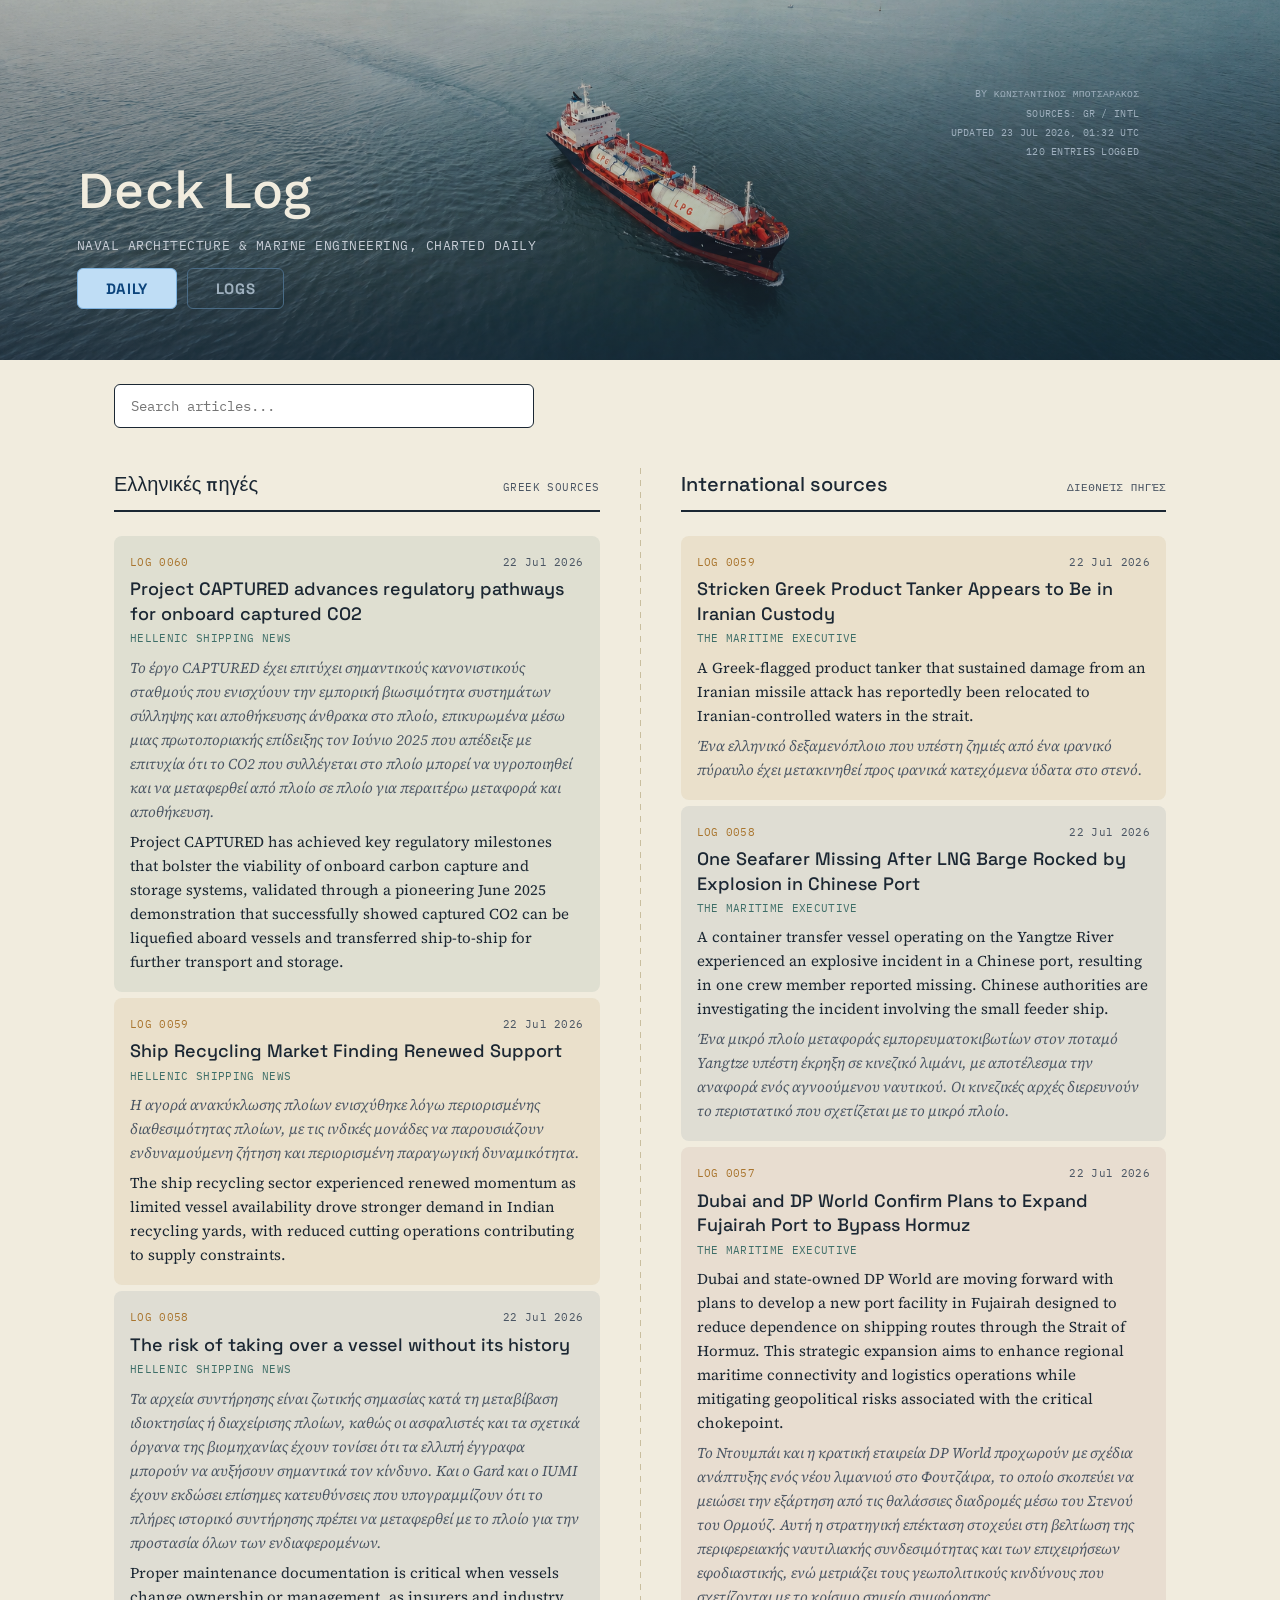
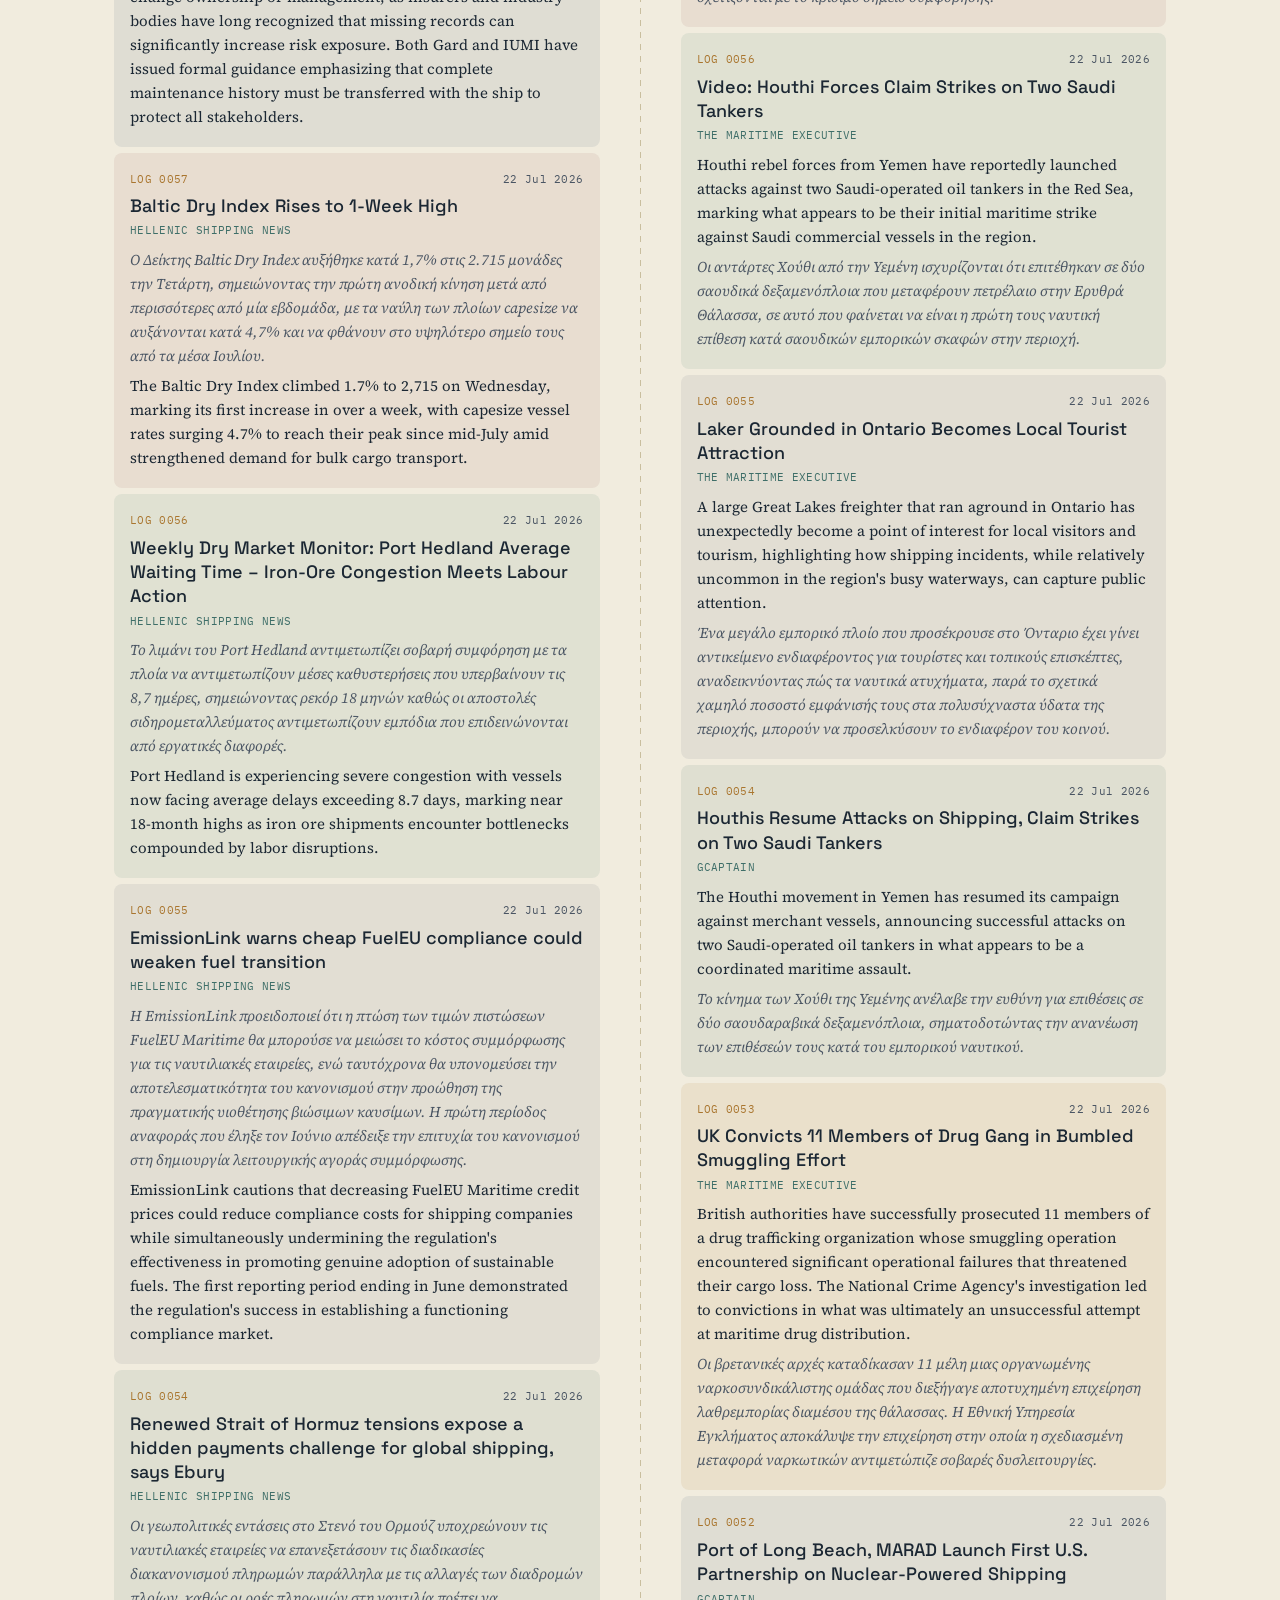
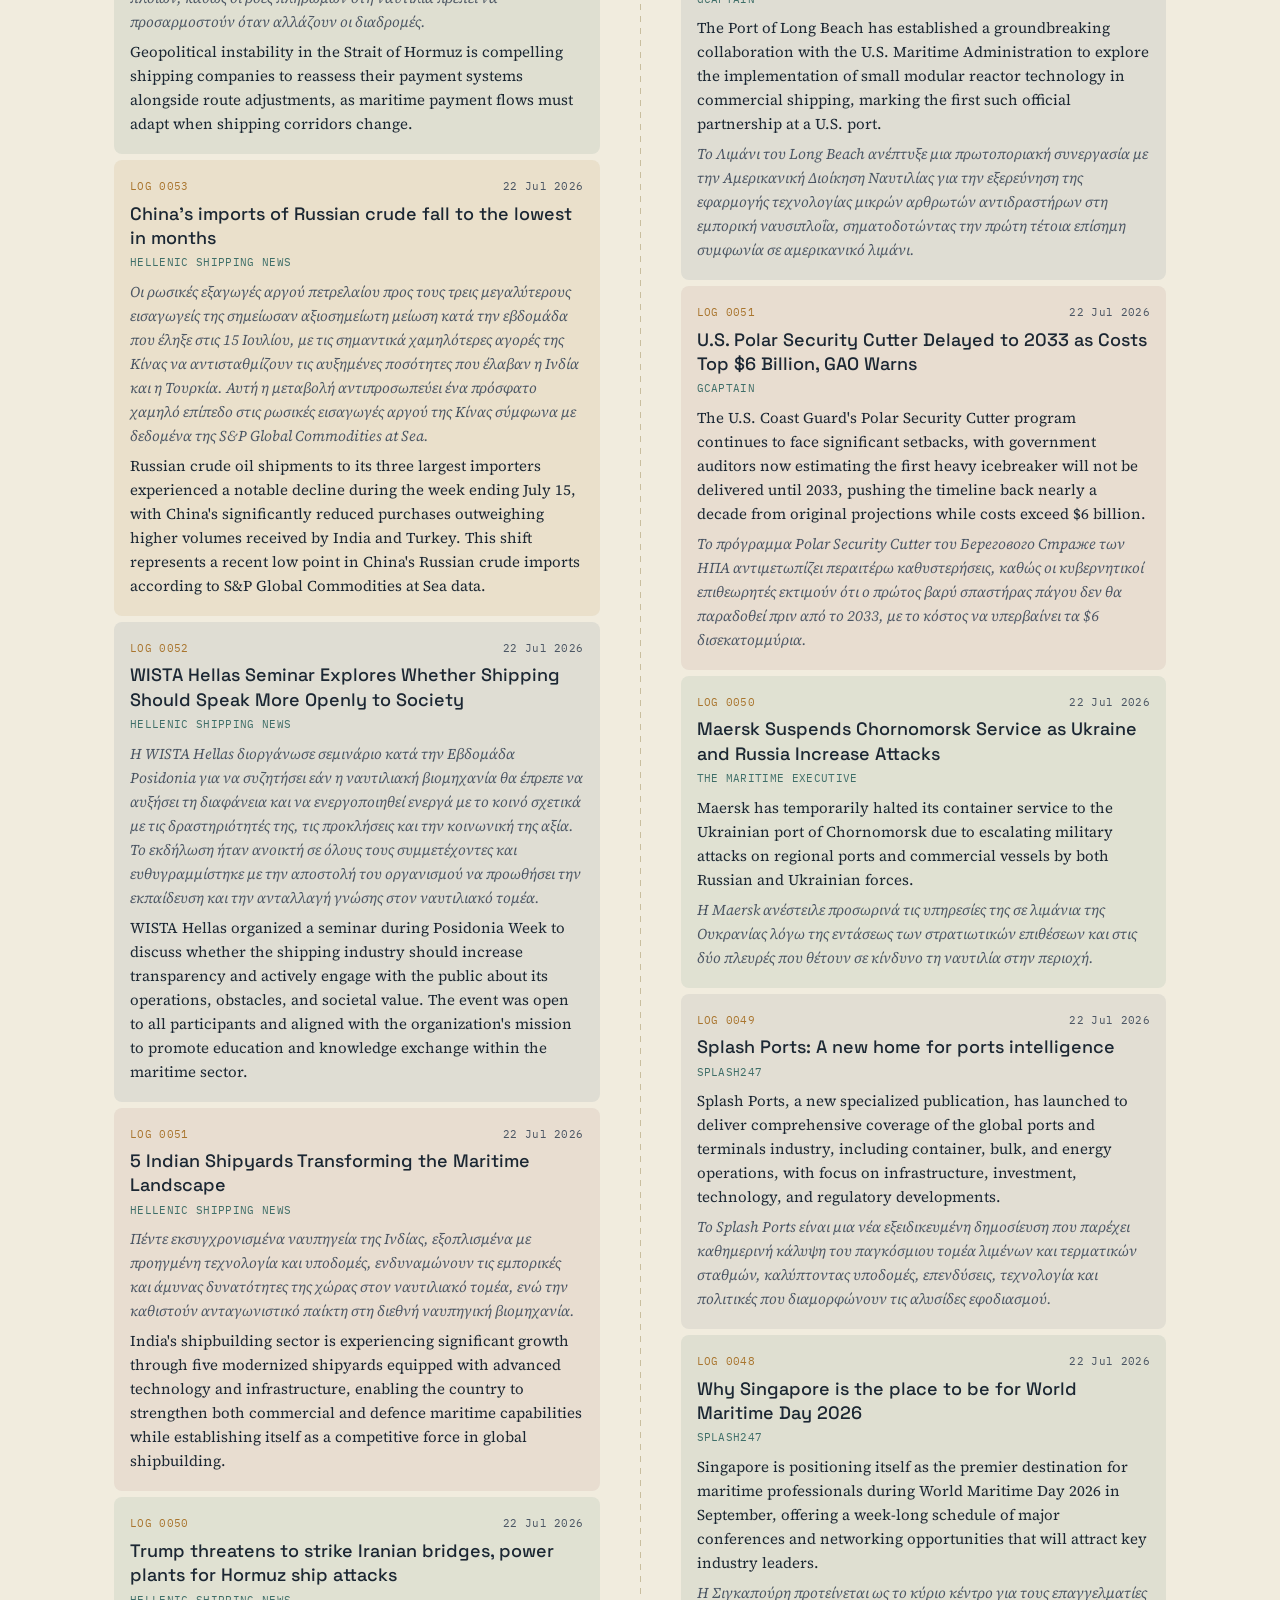
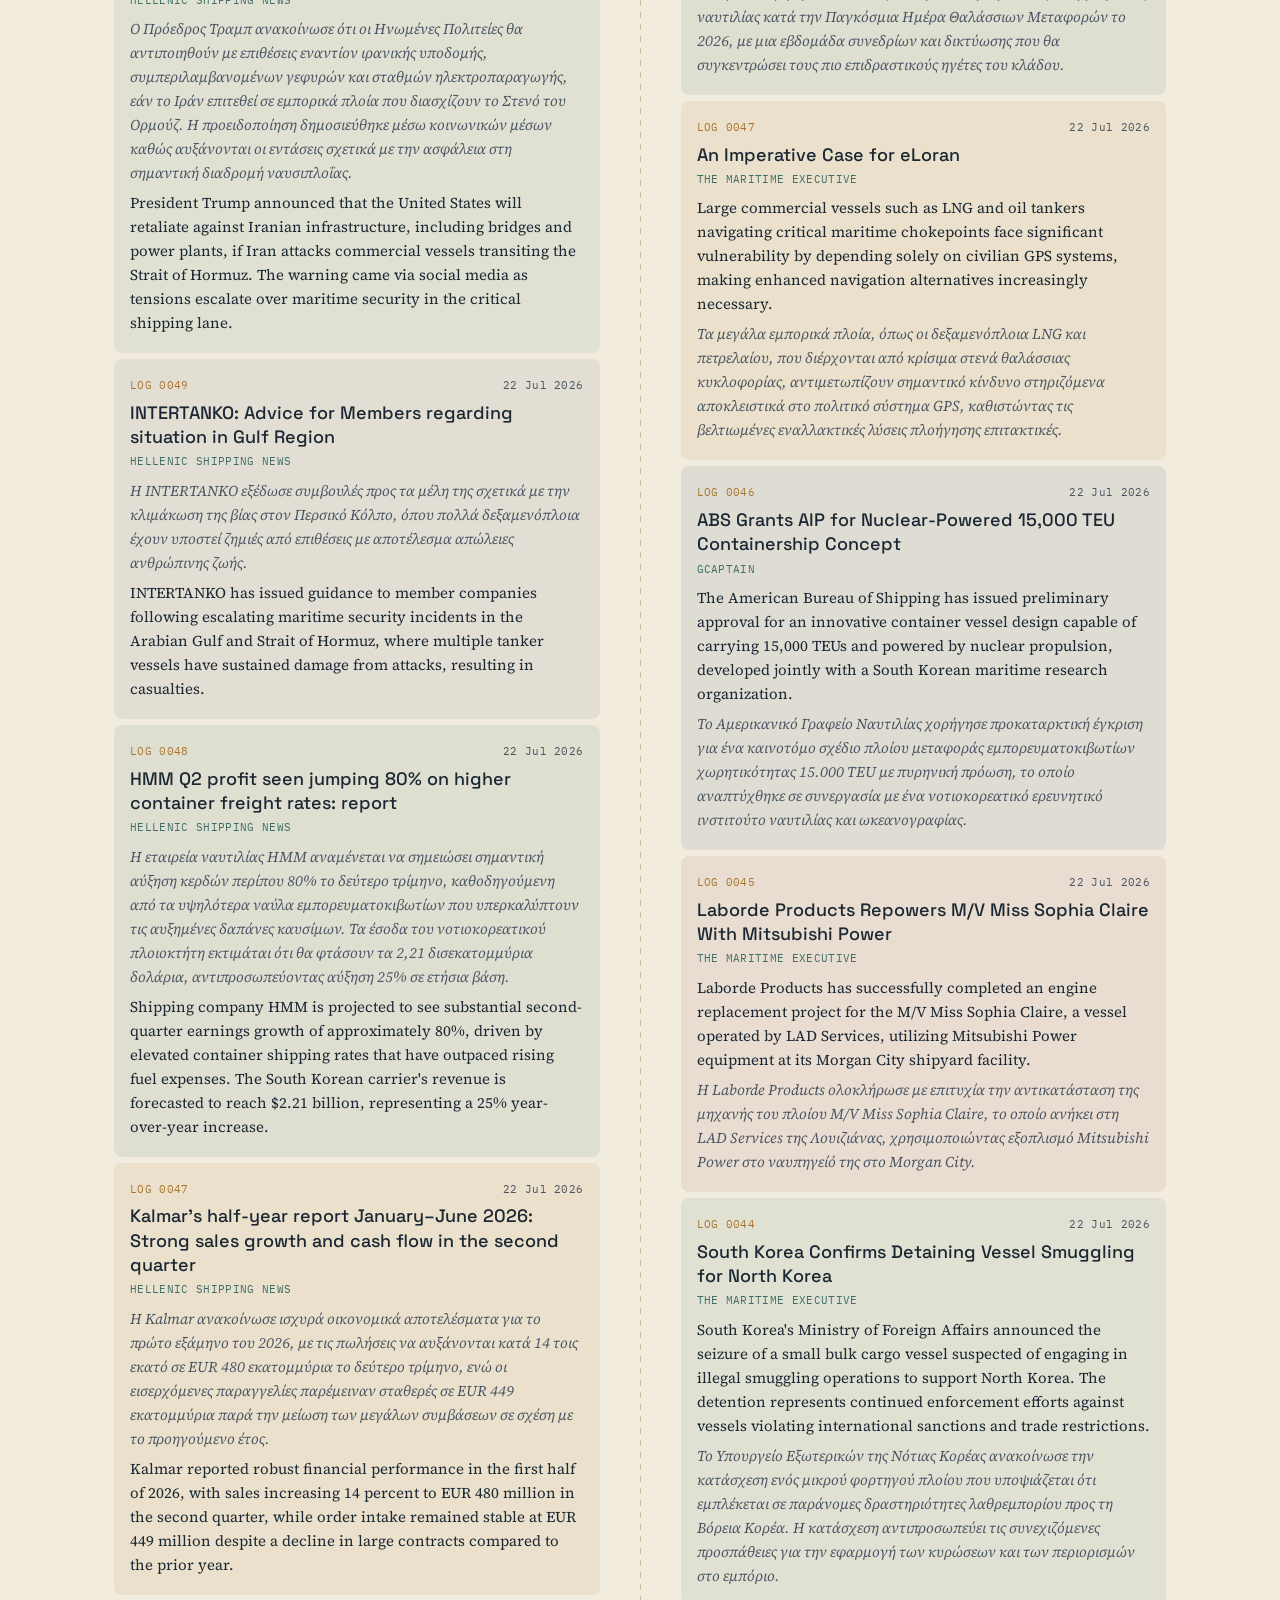
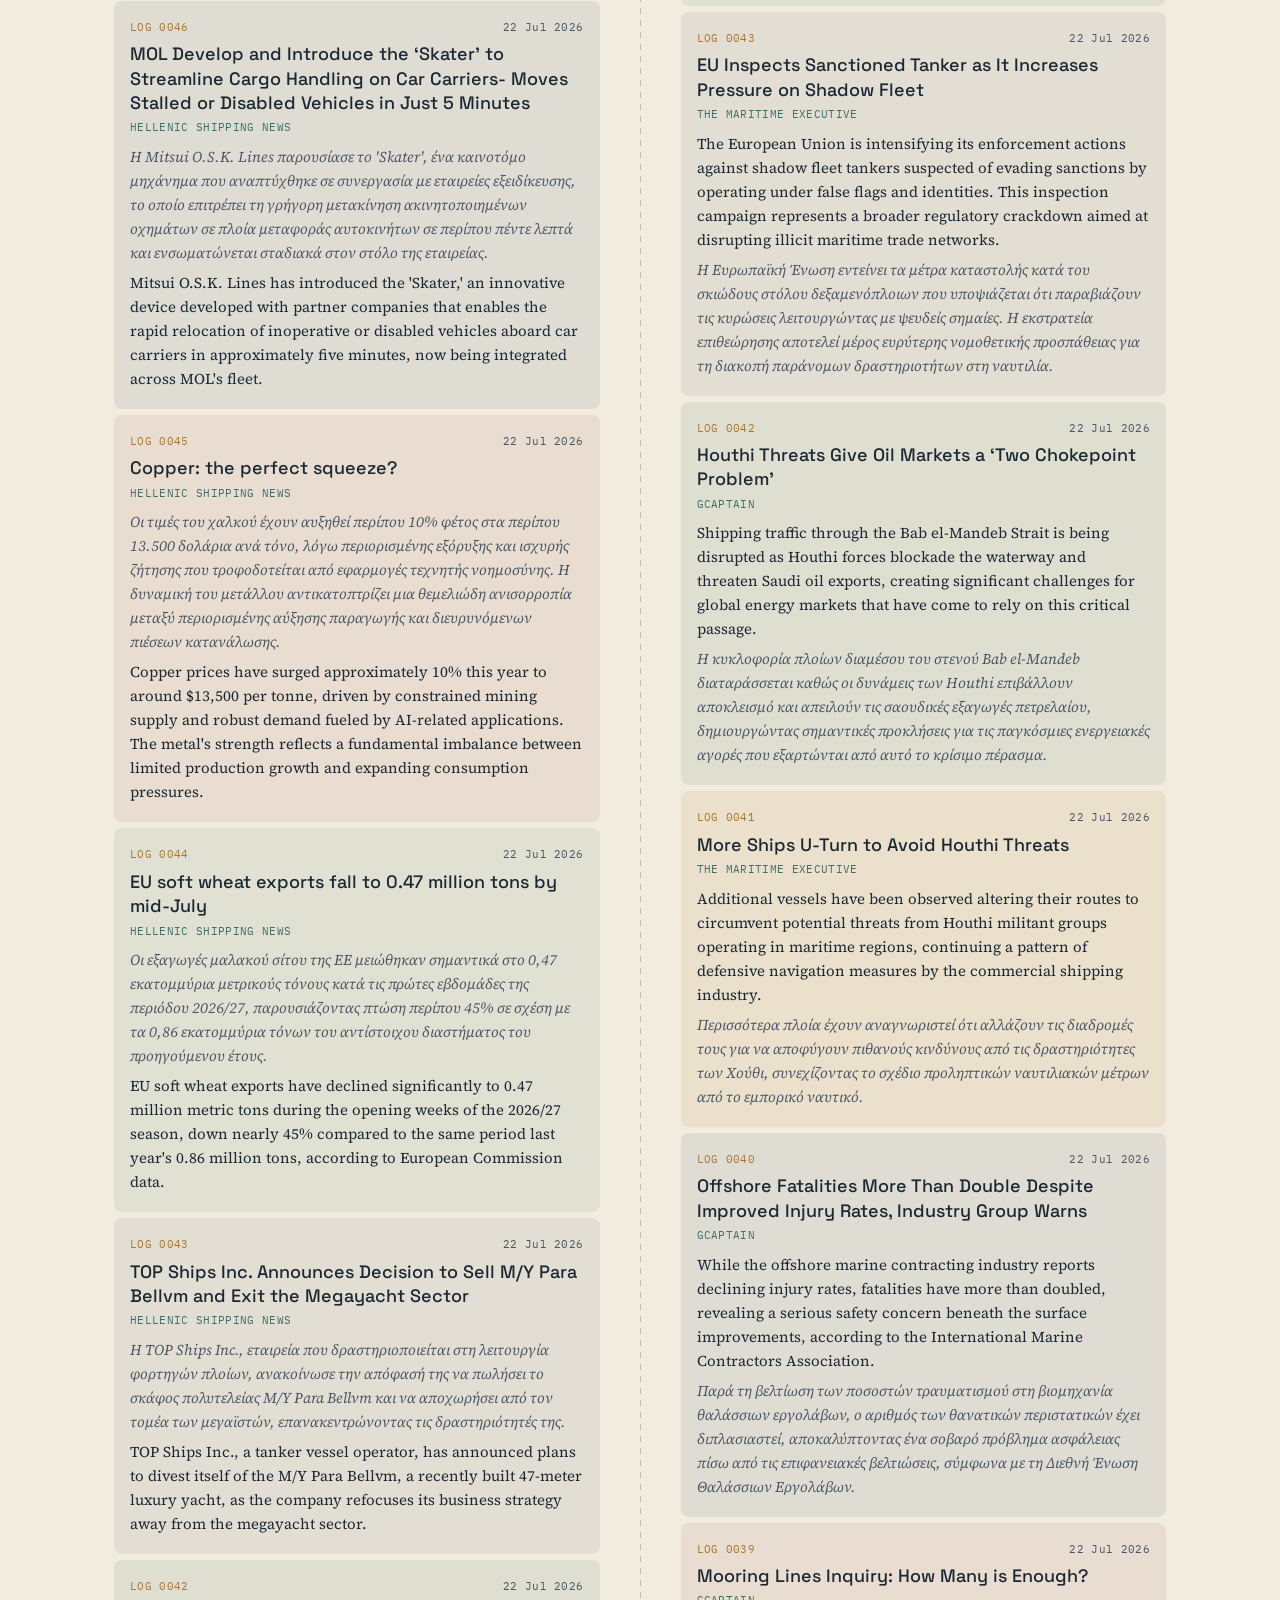
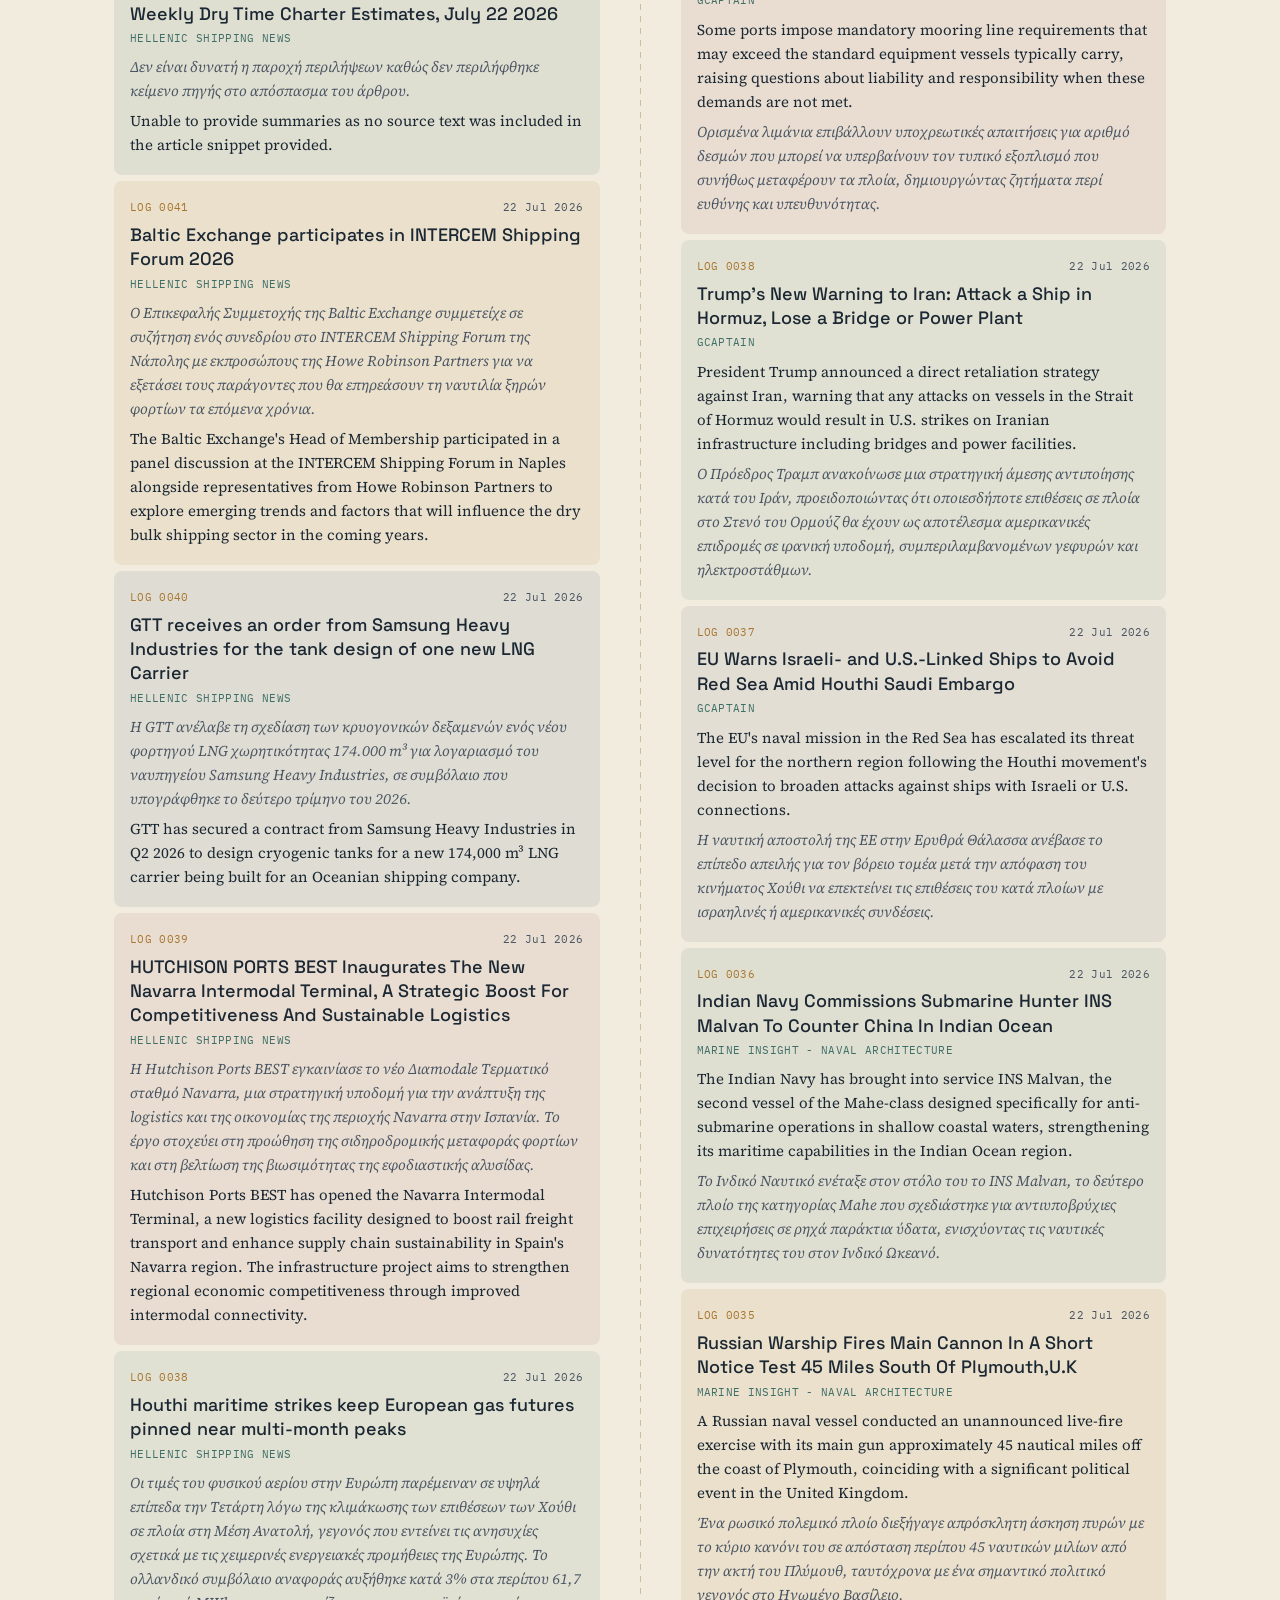
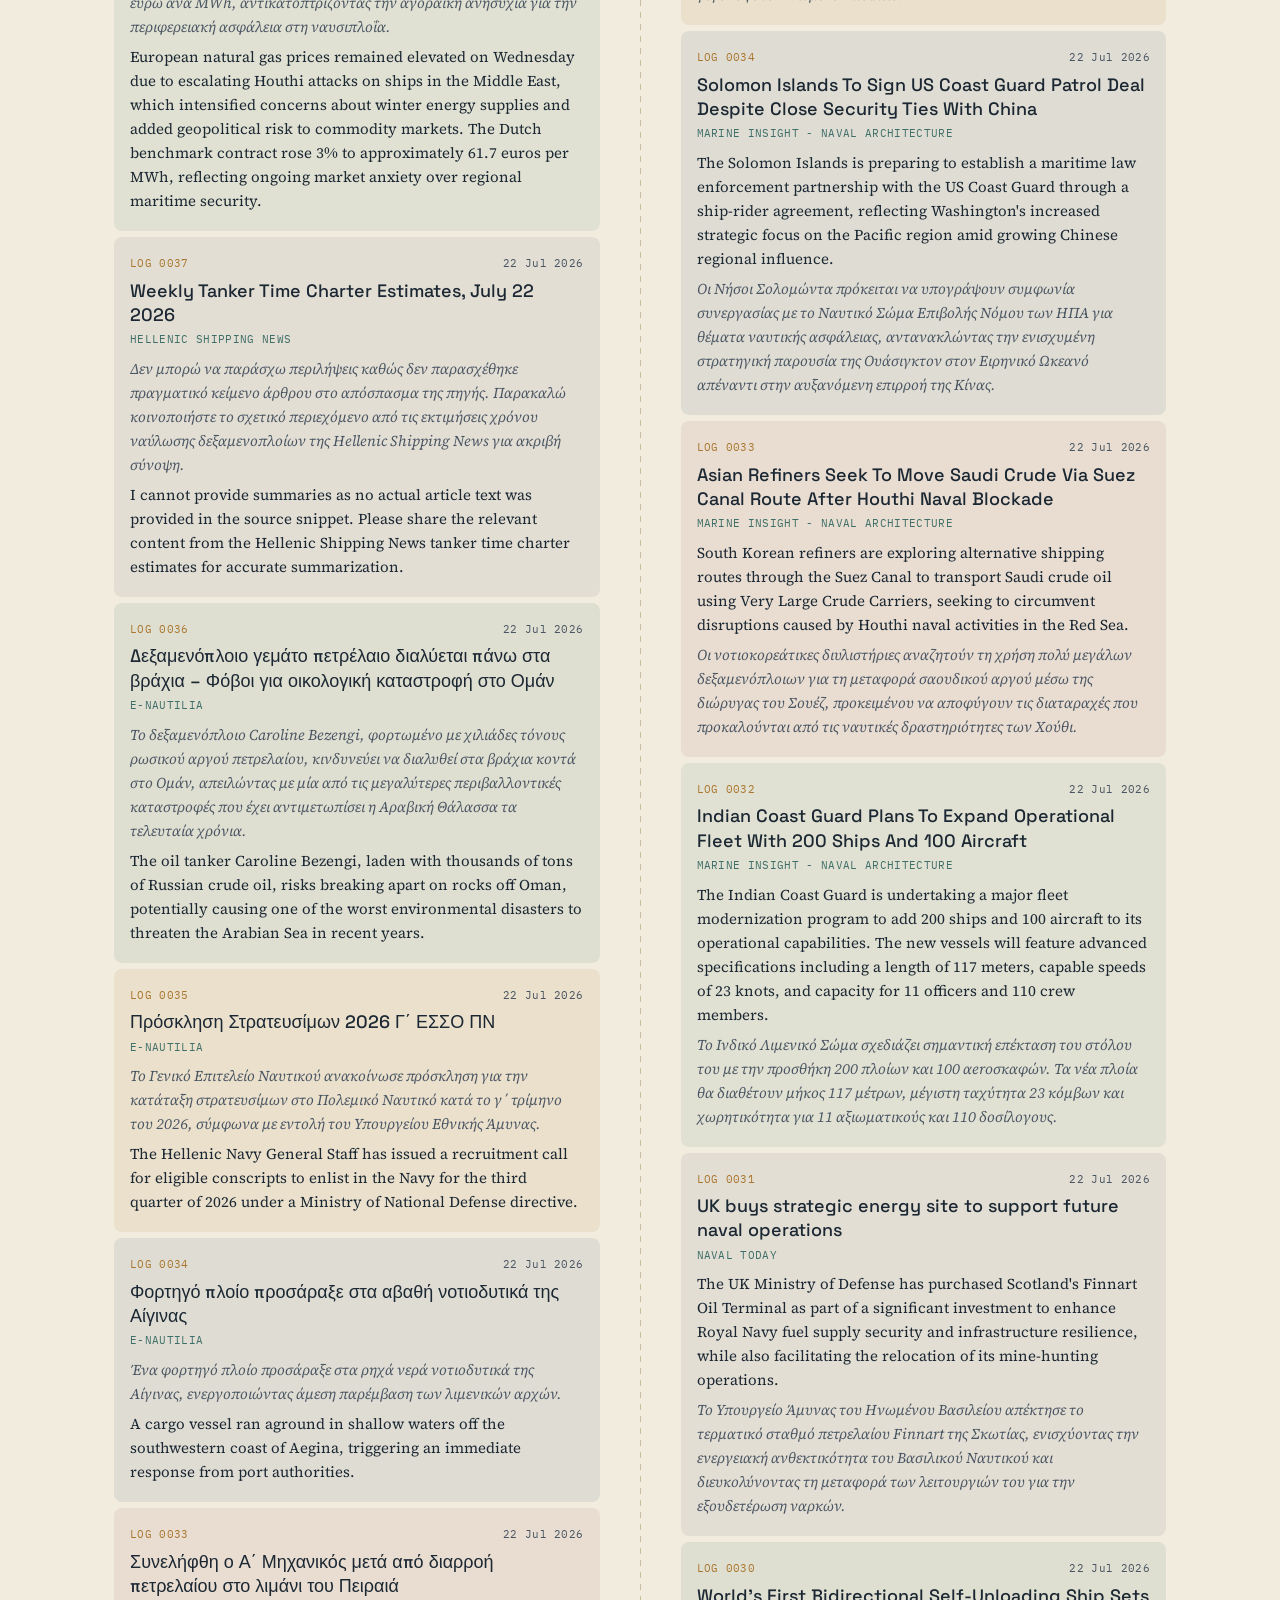
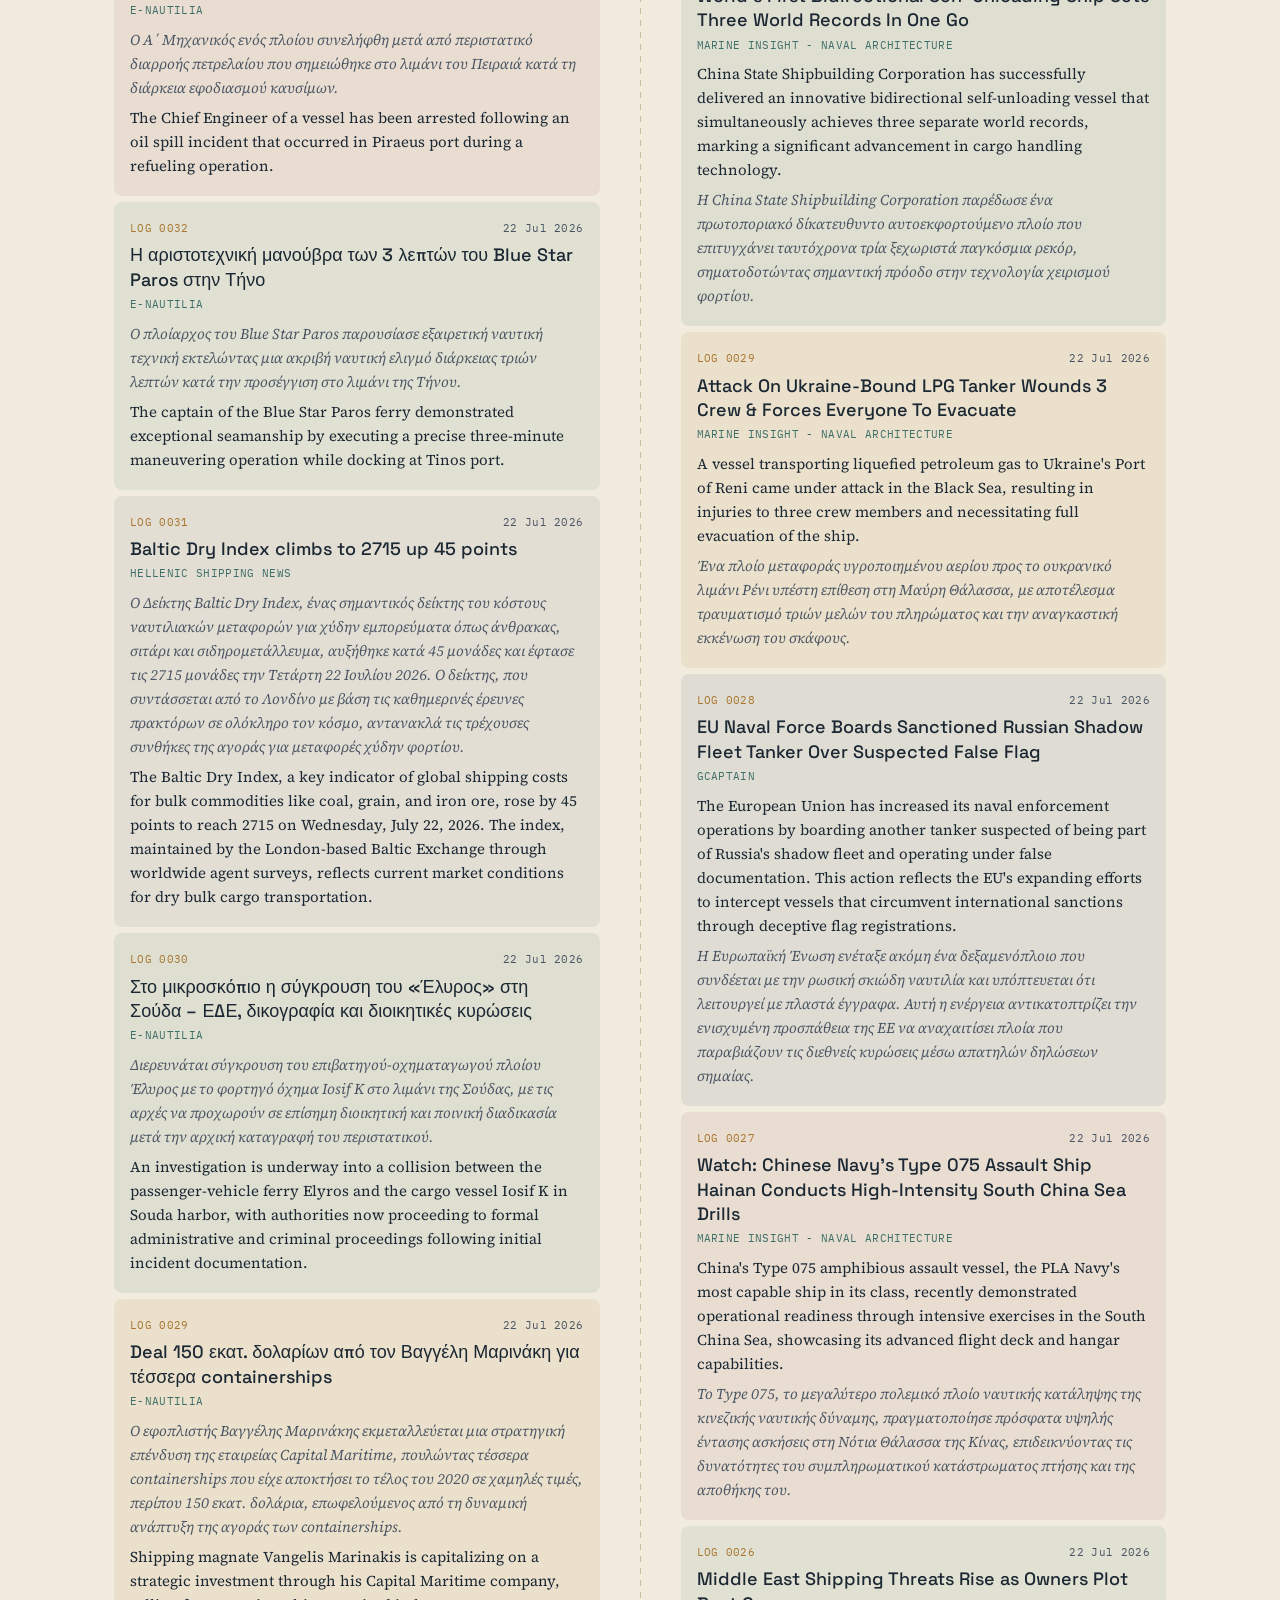
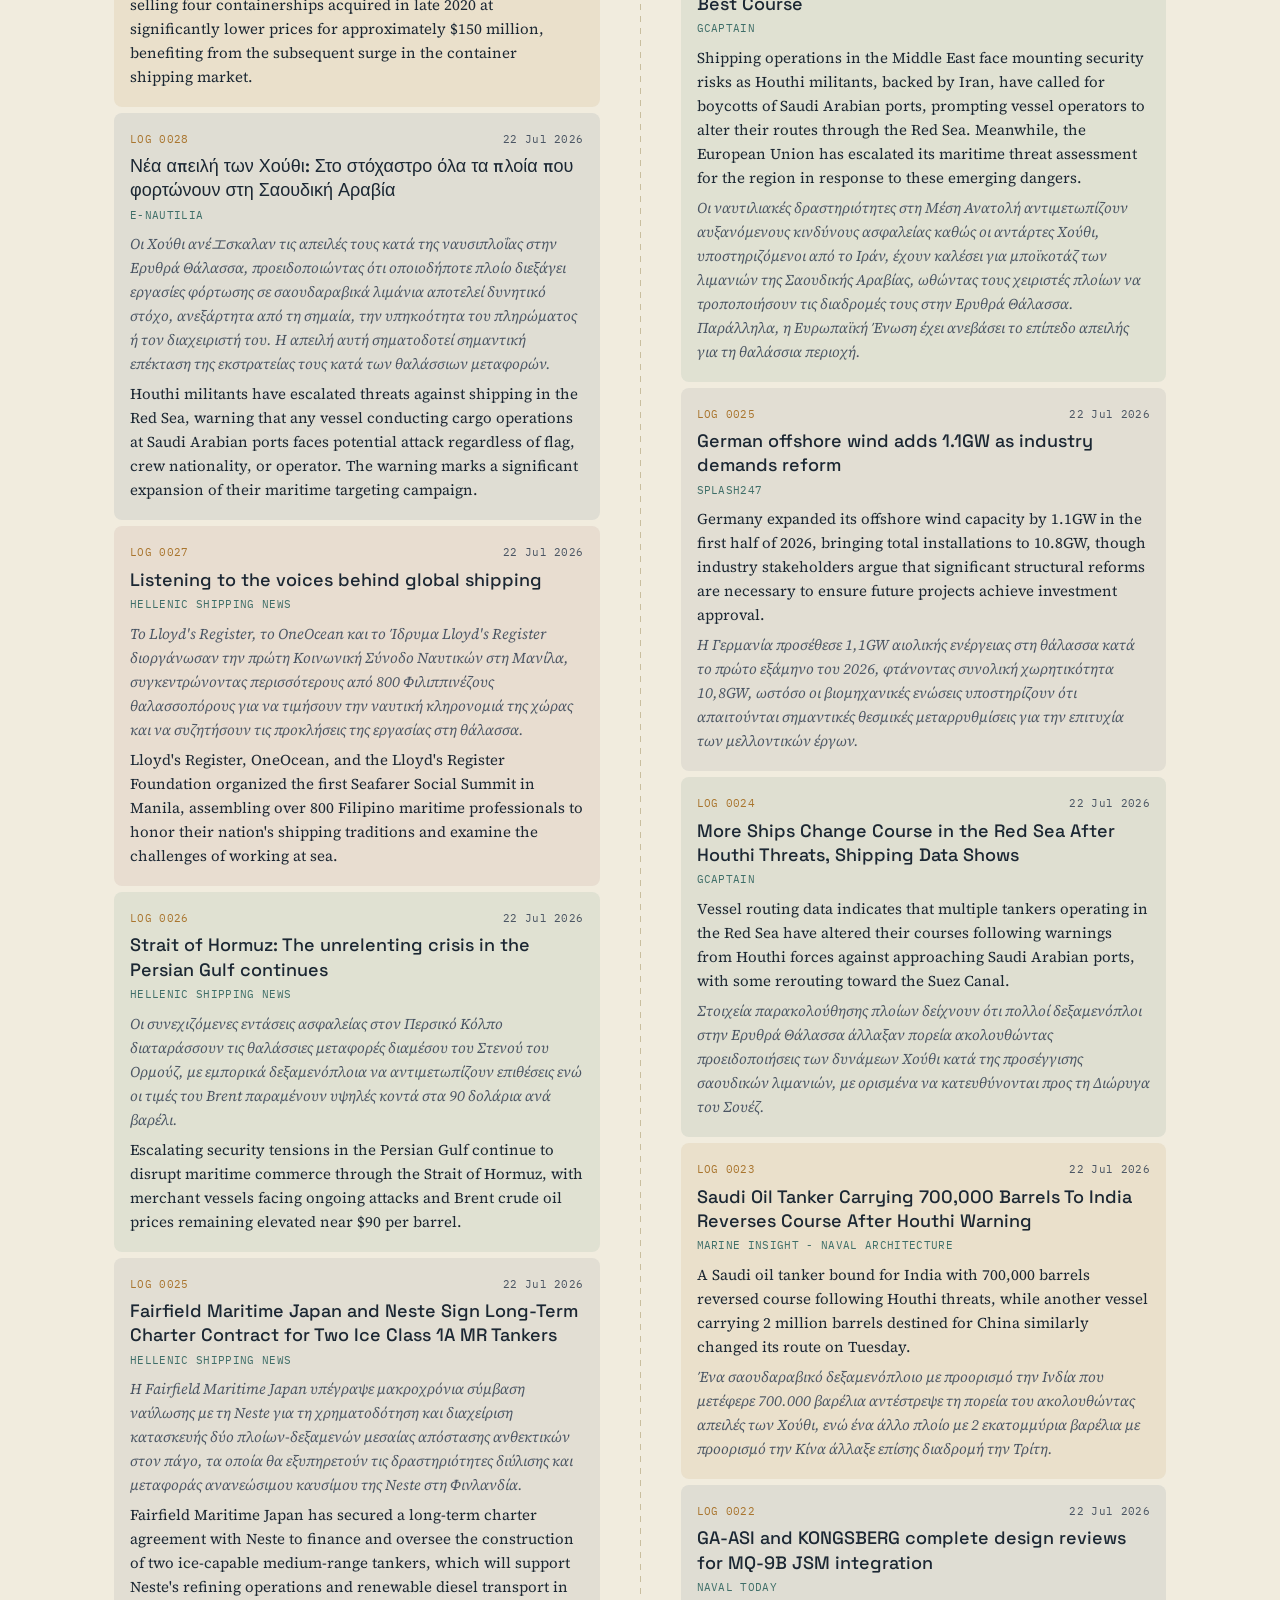
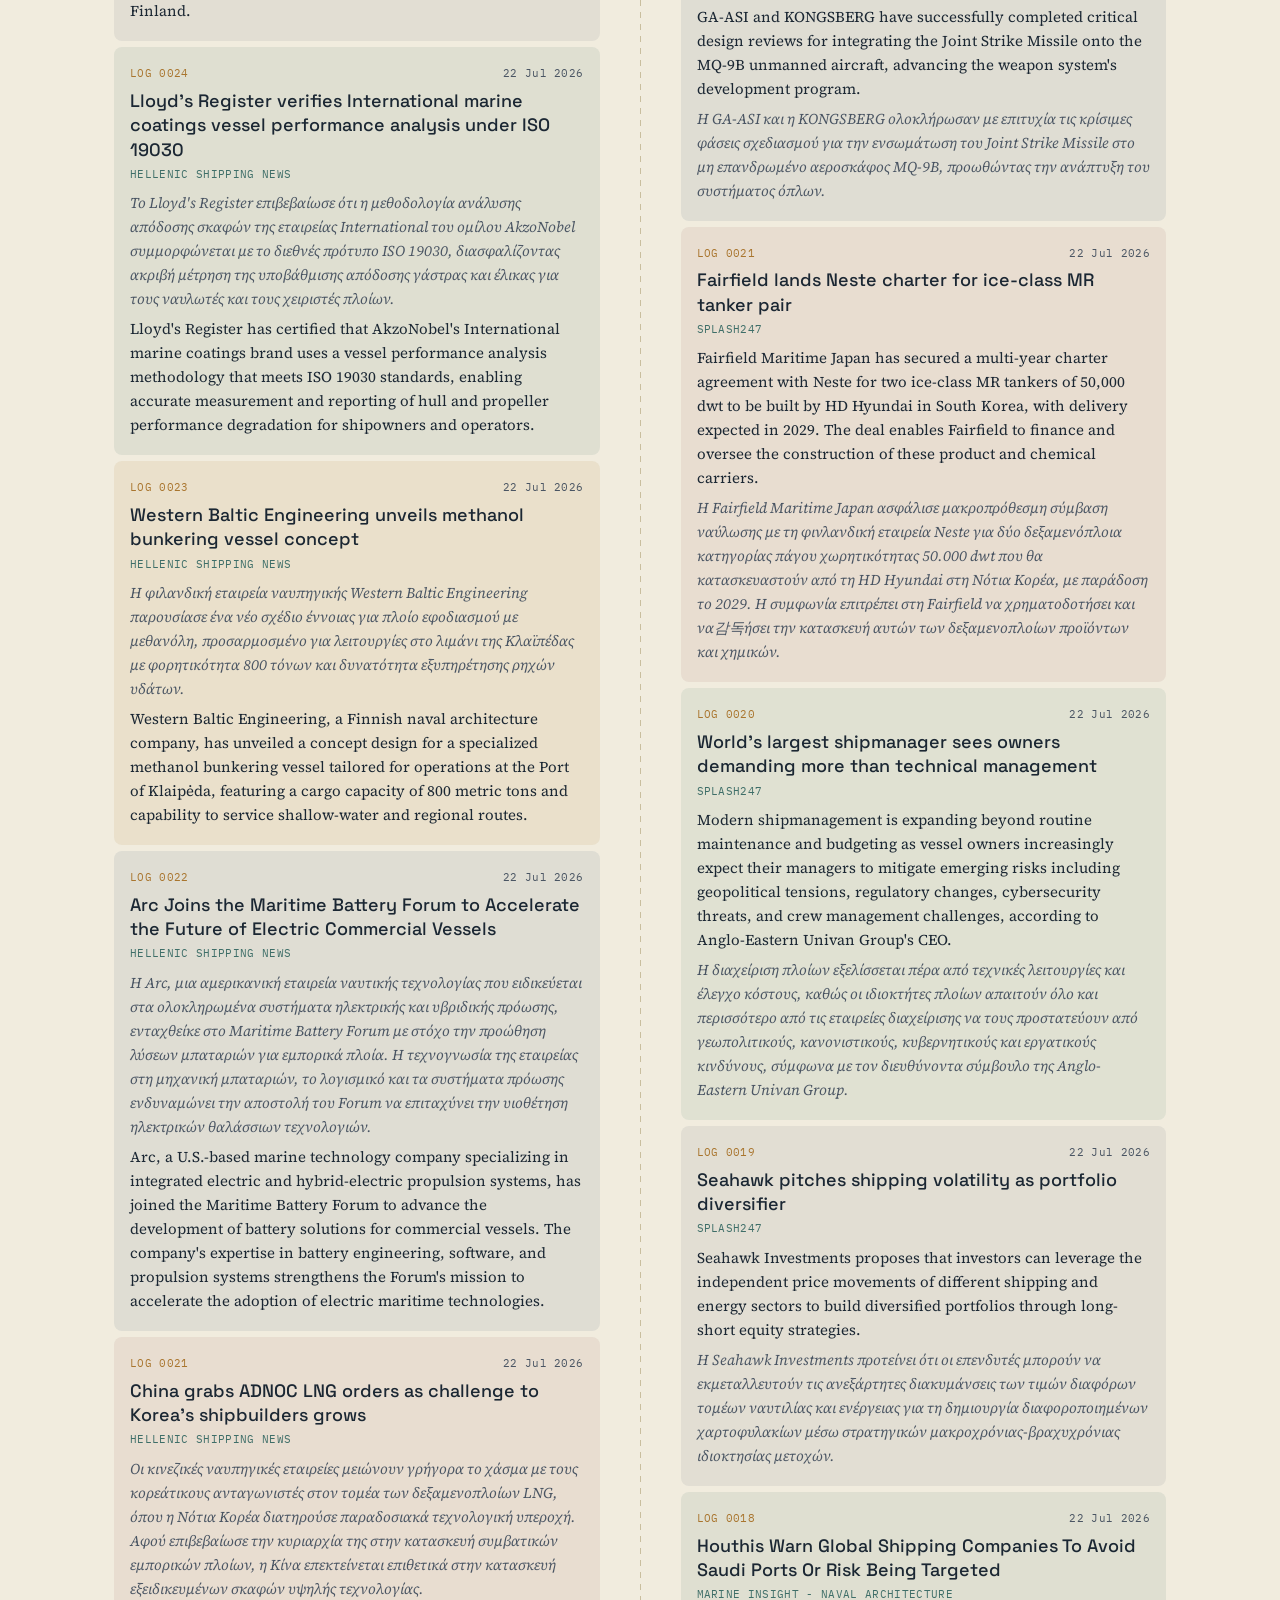
==== commit 4dfafbbd: "Auto-update: fetch new articles and rebuild site" ====
--- a/docs/index.html
+++ b/docs/index.html
@@ -34,7 +34,7 @@
   <div class="titleblock-meta">
     <span>BY ΚΩΝΣΤΑΝΤΙΝΟΣ ΜΠΟΤΣΑΡΑΚΟΣ</span>
     <span>SOURCES: GR / INTL</span>
-    <span>UPDATED 20 Jul 2026, 13:46 UTC</span>
+    <span>UPDATED 23 Jul 2026, 01:32 UTC</span>
     <span>120 ENTRIES LOGGED</span>
   </div>
 
@@ -65,664 +65,664 @@
 
     
       
-      <article class="entry hue-0" data-date="20 Jul 2026">
+      <article class="entry hue-0" data-date="22 Jul 2026">
         <div class="entry-meta">
           <span class="entry-no">LOG 0060</span>
-          <span class="entry-date">20 Jul 2026</span>
-        </div>
-        <h3 class="entry-title"><a href="https://www.hellenicshippingnews.com/baltic-dry-index-falls-to-2671-down-81-points/" target="_blank" rel="noopener">Baltic Dry Index falls to 2671 down 81 points</a></h3>
-        <p class="entry-source">Hellenic Shipping News</p>
-        <p class="entry-summary summary-el">Ο Δείκτης Baltic Dry Index μειώθηκε κατά 81 μονάδες, φτάνοντας τις 2671 μονάδες στις 20 Ιουλίου 2026, υποδηλώνοντας πτώση των ναύλων για χύδαια φορτία όπως άνθρακας, δημητριακά και σιδηρομετάλλευμα. Ο δείκτης, που διατηρείται από την London-based Baltic Exchange, βασίζεται σε καθημερινές παγκόσμιες εκτιμήσεις της αγοράς.</p>
-        <p class="entry-summary summary-en">The Baltic Dry Index declined by 81 points to 2671 on July 20, 2026, reflecting reduced shipping costs for bulk commodities including coal, grain, and iron ore. The index, maintained by the London-based Baltic Exchange, is derived from daily global market assessments.</p>
-      </article>
-      
-      <article class="entry hue-1" data-date="20 Jul 2026">
+          <span class="entry-date">22 Jul 2026</span>
+        </div>
+        <h3 class="entry-title"><a href="https://www.hellenicshippingnews.com/project-captured-advances-regulatory-pathways-for-onboard-captured-co2/" target="_blank" rel="noopener">Project CAPTURED advances regulatory pathways for onboard captured CO2</a></h3>
+        <p class="entry-source">Hellenic Shipping News</p>
+        <p class="entry-summary summary-el">Το έργο CAPTURED έχει επιτύχει σημαντικούς κανονιστικούς σταθμούς που ενισχύουν την εμπορική βιωσιμότητα συστημάτων σύλληψης και αποθήκευσης άνθρακα στο πλοίο, επικυρωμένα μέσω μιας πρωτοποριακής επίδειξης τον Ιούνιο 2025 που απέδειξε με επιτυχία ότι το CO2 που συλλέγεται στο πλοίο μπορεί να υγροποιηθεί και να μεταφερθεί από πλοίο σε πλοίο για περαιτέρω μεταφορά και αποθήκευση.</p>
+        <p class="entry-summary summary-en">Project CAPTURED has achieved key regulatory milestones that bolster the viability of onboard carbon capture and storage systems, validated through a pioneering June 2025 demonstration that successfully showed captured CO2 can be liquefied aboard vessels and transferred ship-to-ship for further transport and storage.</p>
+      </article>
+      
+      <article class="entry hue-1" data-date="22 Jul 2026">
         <div class="entry-meta">
           <span class="entry-no">LOG 0059</span>
-          <span class="entry-date">20 Jul 2026</span>
-        </div>
-        <h3 class="entry-title"><a href="https://www.hellenicshippingnews.com/ey-parthenon-study-shipping-decarbonization-requires-a-comprehensive-and-realistic-roadmap/" target="_blank" rel="noopener">EY-Parthenon Study: Shipping Decarbonization Requires a Comprehensive and Realistic Roadmap</a></h3>
-        <p class="entry-source">Hellenic Shipping News</p>
-        <p class="entry-summary summary-el">Σύμφωνα με νέα μελέτη της EY-Parthenon, η απεξάρτηση της ναυτιλίας από το άνθρακα απαιτεί ολιστική στρατηγική που υπερβαίνει την αναβάθμιση του στόλου και την υιοθέτηση εναλλακτικών καυσίμων, αντιμετωπίζοντας πολύπλοκες βιομηχανικές, τεχνολογικές, χρηματοδοτικές και κανονιστικές προκλήσεις.</p>
-        <p class="entry-summary summary-en">A new EY-Parthenon study emphasizes that shipping decarbonization demands a comprehensive approach extending beyond fuel alternatives and ship upgrades, addressing complex industrial, technological, financial, and regulatory dimensions across the maritime sector.</p>
-      </article>
-      
-      <article class="entry hue-2" data-date="20 Jul 2026">
+          <span class="entry-date">22 Jul 2026</span>
+        </div>
+        <h3 class="entry-title"><a href="https://www.hellenicshippingnews.com/ship-recycling-market-finding-renewed-support/" target="_blank" rel="noopener">Ship Recycling Market Finding Renewed Support</a></h3>
+        <p class="entry-source">Hellenic Shipping News</p>
+        <p class="entry-summary summary-el">Η αγορά ανακύκλωσης πλοίων ενισχύθηκε λόγω περιορισμένης διαθεσιμότητας πλοίων, με τις ινδικές μονάδες να παρουσιάζουν ενδυναμούμενη ζήτηση και περιορισμένη παραγωγική δυναμικότητα.</p>
+        <p class="entry-summary summary-en">The ship recycling sector experienced renewed momentum as limited vessel availability drove stronger demand in Indian recycling yards, with reduced cutting operations contributing to supply constraints.</p>
+      </article>
+      
+      <article class="entry hue-2" data-date="22 Jul 2026">
         <div class="entry-meta">
           <span class="entry-no">LOG 0058</span>
-          <span class="entry-date">20 Jul 2026</span>
-        </div>
-        <h3 class="entry-title"><a href="https://www.hellenicshippingnews.com/lng-shipping-rates-steady/" target="_blank" rel="noopener">LNG Shipping Rates Steady</a></h3>
-        <p class="entry-source">Hellenic Shipping News</p>
-        <p class="entry-summary summary-el">Τα ναύλα LNG παρέμειναν σχετικά σταθερά αυτήν την εβδομάδα, με τη διαδρομή Αυστραλίας-Ιαπωνίας να αυξάνεται κατά $900 στα $75.100 ανά ημέρα, ενώ η διαδρομή Κόλπου ΗΠΑ-Ευρώπης παρέμεινε ανεπηρέαστη στα $96.100 ανά ημέρα.</p>
-        <p class="entry-summary summary-en">LNG shipping rates remained relatively stable this week, with the Australia-Japan route increasing by $900 to $75,100 per day, while the US Gulf-Europe route held steady at $96,100 per day amid balanced supply and demand conditions.</p>
-      </article>
-      
-      <article class="entry hue-3" data-date="20 Jul 2026">
+          <span class="entry-date">22 Jul 2026</span>
+        </div>
+        <h3 class="entry-title"><a href="https://www.hellenicshippingnews.com/the-risk-of-taking-over-a-vessel-without-its-history/" target="_blank" rel="noopener">The risk of taking over a vessel without its history</a></h3>
+        <p class="entry-source">Hellenic Shipping News</p>
+        <p class="entry-summary summary-el">Τα αρχεία συντήρησης είναι ζωτικής σημασίας κατά τη μεταβίβαση ιδιοκτησίας ή διαχείρισης πλοίων, καθώς οι ασφαλιστές και τα σχετικά όργανα της βιομηχανίας έχουν τονίσει ότι τα ελλιπή έγγραφα μπορούν να αυξήσουν σημαντικά τον κίνδυνο. Και ο Gard και ο IUMI έχουν εκδώσει επίσημες κατευθύνσεις που υπογραμμίζουν ότι το πλήρες ιστορικό συντήρησης πρέπει να μεταφερθεί με το πλοίο για την προστασία όλων των ενδιαφερομένων.</p>
+        <p class="entry-summary summary-en">Proper maintenance documentation is critical when vessels change ownership or management, as insurers and industry bodies have long recognized that missing records can significantly increase risk exposure. Both Gard and IUMI have issued formal guidance emphasizing that complete maintenance history must be transferred with the ship to protect all stakeholders.</p>
+      </article>
+      
+      <article class="entry hue-3" data-date="22 Jul 2026">
         <div class="entry-meta">
           <span class="entry-no">LOG 0057</span>
-          <span class="entry-date">20 Jul 2026</span>
-        </div>
-        <h3 class="entry-title"><a href="https://www.hellenicshippingnews.com/oil-tankers-face-worst-case-scenario-in-hormuz-as-iran-steps-up-attacks-on-ships-maritime-risk-ceo-says/" target="_blank" rel="noopener">Oil tankers face ‘worst case scenario’ in Hormuz as Iran steps up attacks on ships, maritime risk CEO says</a></h3>
-        <p class="entry-source">Hellenic Shipping News</p>
-        <p class="entry-summary summary-el">Η ασφάλεια στο Στενό του Ορμούζ έχει επιδεινωθεί σημαντικά λόγω της έντασης των ιρανικών επιθέσεων κατά πλοίων, δημιουργώντας κρίσιμες προκλήσεις για τη λειτουργία των δεξαμενόπλοίων στη στρατηγικής σημασίας διώρυγα. Τα ποσοστά διέλευσης μειώνονται καθώς οι εταιρείες ναυτιλίας αντιμετωπίζουν αυξανόμενους κινδύνους για την ασφάλεια των πληρωμάτων και των σκαφών.</p>
-        <p class="entry-summary summary-en">Maritime security in the Strait of Hormuz has deteriorated significantly as Iranian attacks on vessels have intensified, creating critical operational challenges for oil tanker traffic through the strategic waterway. Transit volumes are declining as shipping companies face escalating risks to crew safety and vessel operations.</p>
-      </article>
-      
-      <article class="entry hue-4" data-date="20 Jul 2026">
+          <span class="entry-date">22 Jul 2026</span>
+        </div>
+        <h3 class="entry-title"><a href="https://www.hellenicshippingnews.com/baltic-dry-index-rises-to-1-week-high/" target="_blank" rel="noopener">Baltic Dry Index Rises to 1-Week High</a></h3>
+        <p class="entry-source">Hellenic Shipping News</p>
+        <p class="entry-summary summary-el">Ο Δείκτης Baltic Dry Index αυξήθηκε κατά 1,7% στις 2.715 μονάδες την Τετάρτη, σημειώνοντας την πρώτη ανοδική κίνηση μετά από περισσότερες από μία εβδομάδα, με τα ναύλη των πλοίων capesize να αυξάνονται κατά 4,7% και να φθάνουν στο υψηλότερο σημείο τους από τα μέσα Ιουλίου.</p>
+        <p class="entry-summary summary-en">The Baltic Dry Index climbed 1.7% to 2,715 on Wednesday, marking its first increase in over a week, with capesize vessel rates surging 4.7% to reach their peak since mid-July amid strengthened demand for bulk cargo transport.</p>
+      </article>
+      
+      <article class="entry hue-4" data-date="22 Jul 2026">
         <div class="entry-meta">
           <span class="entry-no">LOG 0056</span>
-          <span class="entry-date">20 Jul 2026</span>
-        </div>
-        <h3 class="entry-title"><a href="https://www.hellenicshippingnews.com/biofuel-bunker-snapshot-b30-prices-gain-with-conventional-fuels/" target="_blank" rel="noopener">Biofuel Bunker Snapshot: B30 prices gain with conventional fuels</a></h3>
-        <p class="entry-source">Hellenic Shipping News</p>
-        <p class="entry-summary summary-el">Οι τιμές των καυσίμων βιοκαυσίμων στο κέντρο της Φλάνδρας (ARA) του Ρότερνταμ σημείωσαν σημαντική άνοδο, με το B30-VLSFO να αυξάνεται κατά $47/mt και το B30-LSMGO κατά $104/mt, ακολουθώντας τις ισχυρότερες αποτιμήσεις των συμβατικών καυσίμων της αγοράς.</p>
-        <p class="entry-summary summary-en">Biofuel blended bunker prices at Rotterdam's ARA hub have risen significantly, with B30-VLSFO increasing by $47/mt and B30-LSMGO by $104/mt, tracking closely with stronger conventional fuel valuations in the market.</p>
-      </article>
-      
-      <article class="entry hue-5" data-date="20 Jul 2026">
+          <span class="entry-date">22 Jul 2026</span>
+        </div>
+        <h3 class="entry-title"><a href="https://www.hellenicshippingnews.com/weekly-dry-market-monitor-port-hedland-average-waiting-time-iron-ore-congestion-meets-labour-action/" target="_blank" rel="noopener">Weekly Dry Market Monitor: Port Hedland Average Waiting Time – Iron-Ore Congestion Meets Labour Action</a></h3>
+        <p class="entry-source">Hellenic Shipping News</p>
+        <p class="entry-summary summary-el">Το λιμάνι του Port Hedland αντιμετωπίζει σοβαρή συμφόρηση με τα πλοία να αντιμετωπίζουν μέσες καθυστερήσεις που υπερβαίνουν τις 8,7 ημέρες, σημειώνοντας ρεκόρ 18 μηνών καθώς οι αποστολές σιδηρομεταλλεύματος αντιμετωπίζουν εμπόδια που επιδεινώνονται από εργατικές διαφορές.</p>
+        <p class="entry-summary summary-en">Port Hedland is experiencing severe congestion with vessels now facing average delays exceeding 8.7 days, marking near 18-month highs as iron ore shipments encounter bottlenecks compounded by labor disruptions.</p>
+      </article>
+      
+      <article class="entry hue-5" data-date="22 Jul 2026">
         <div class="entry-meta">
           <span class="entry-no">LOG 0055</span>
-          <span class="entry-date">20 Jul 2026</span>
-        </div>
-        <h3 class="entry-title"><a href="https://www.hellenicshippingnews.com/drewry-intra-asia-container-index-softened-last-week/" target="_blank" rel="noopener">Drewry: Intra-Asia Container Index Softened Last Week</a></h3>
-        <p class="entry-source">Hellenic Shipping News</p>
-        <p class="entry-summary summary-el">Οι ναύλοι μεταφοράς εμπορευματοκιβωτίων στην Ασία σημείωσαν νέα πτώση, με το Δείκτη Drewry Intra-Asia Container Index να υποχωρεί κατά 1% στα 978 δολάρια ανά 40ποδη κοντέινερ εν μέσω ضعف της ζήτησης στις κύριες διαδρομές Shanghai, Manila και Jakarta. Αυτή είναι η τέταρτη συνεχόμενη εβδομαδιαία μείωση καθώς η ορμή της αιχμής περιόδου συνεχίζει να υποχωρεί.</p>
-        <p class="entry-summary summary-en">Container shipping rates in Asia experienced another decline, with the Drewry Intra-Asia Container Index dropping 1% to $978 per 40ft container amid weakening demand across major routes including Shanghai, Manila, and Jakarta. This represents the fourth consecutive weekly decrease as peak season momentum continues to fade.</p>
-      </article>
-      
-      <article class="entry hue-0" data-date="20 Jul 2026">
+          <span class="entry-date">22 Jul 2026</span>
+        </div>
+        <h3 class="entry-title"><a href="https://www.hellenicshippingnews.com/emissionlink-warns-cheap-fueleu-compliance-could-weaken-fuel-transition/" target="_blank" rel="noopener">EmissionLink warns cheap FuelEU compliance could weaken fuel transition</a></h3>
+        <p class="entry-source">Hellenic Shipping News</p>
+        <p class="entry-summary summary-el">Η EmissionLink προειδοποιεί ότι η πτώση των τιμών πιστώσεων FuelEU Maritime θα μπορούσε να μειώσει το κόστος συμμόρφωσης για τις ναυτιλιακές εταιρείες, ενώ ταυτόχρονα θα υπονομεύσει την αποτελεσματικότητα του κανονισμού στην προώθηση της πραγματικής υιοθέτησης βιώσιμων καυσίμων. Η πρώτη περίοδος αναφοράς που έληξε τον Ιούνιο απέδειξε την επιτυχία του κανονισμού στη δημιουργία λειτουργικής αγοράς συμμόρφωσης.</p>
+        <p class="entry-summary summary-en">EmissionLink cautions that decreasing FuelEU Maritime credit prices could reduce compliance costs for shipping companies while simultaneously undermining the regulation's effectiveness in promoting genuine adoption of sustainable fuels. The first reporting period ending in June demonstrated the regulation's success in establishing a functioning compliance market.</p>
+      </article>
+      
+      <article class="entry hue-0" data-date="22 Jul 2026">
         <div class="entry-meta">
           <span class="entry-no">LOG 0054</span>
-          <span class="entry-date">20 Jul 2026</span>
-        </div>
-        <h3 class="entry-title"><a href="https://www.hellenicshippingnews.com/engineering-reliability-into-marine-boiler-systems-decades-of-insight-behind-every-drop/" target="_blank" rel="noopener">Engineering reliability into marine boiler systems – decades of insight behind every drop</a></h3>
-        <p class="entry-source">Hellenic Shipping News</p>
-        <p class="entry-summary summary-el">Η απόδοση των θαλάσσιων συστημάτων λεβήτων εξαρτάται από την ολοκληρωμένη λειτουργία των εξαρτημάτων υπό ακραίες συνθήκες, με την εμπειρία της DESMI να εστιάζεται στη βελτιστοποίηση της κυκλοφορίας νερού σε περιβάλλοντα υψηλής θερμοκρασίας και πίεσης. Η εταιρεία τονίζει τη συνεχή βελτίωση των αντλιών παρά απλώς την προμήθειά τους.</p>
-        <p class="entry-summary summary-en">Marine boiler system performance depends on integrated component functionality under extreme conditions, with DESMI's decades of expertise focused on optimizing water circulation through high-temperature, high-pressure environments. The company emphasizes continuous pump improvement rather than merely supplying equipment.</p>
-      </article>
-      
-      <article class="entry hue-1" data-date="20 Jul 2026">
+          <span class="entry-date">22 Jul 2026</span>
+        </div>
+        <h3 class="entry-title"><a href="https://www.hellenicshippingnews.com/renewed-strait-of-hormuz-tensions-expose-a-hidden-payments-challenge-for-global-shipping-says-ebury/" target="_blank" rel="noopener">Renewed Strait of Hormuz tensions expose a hidden payments challenge for global shipping, says Ebury</a></h3>
+        <p class="entry-source">Hellenic Shipping News</p>
+        <p class="entry-summary summary-el">Οι γεωπολιτικές εντάσεις στο Στενό του Ορμούζ υποχρεώνουν τις ναυτιλιακές εταιρείες να επανεξετάσουν τις διαδικασίες διακανονισμού πληρωμών παράλληλα με τις αλλαγές των διαδρομών πλοίων, καθώς οι ροές πληρωμών στη ναυτιλία πρέπει να προσαρμοστούν όταν αλλάζουν οι διαδρομές.</p>
+        <p class="entry-summary summary-en">Geopolitical instability in the Strait of Hormuz is compelling shipping companies to reassess their payment systems alongside route adjustments, as maritime payment flows must adapt when shipping corridors change.</p>
+      </article>
+      
+      <article class="entry hue-1" data-date="22 Jul 2026">
         <div class="entry-meta">
           <span class="entry-no">LOG 0053</span>
-          <span class="entry-date">20 Jul 2026</span>
-        </div>
-        <h3 class="entry-title"><a href="https://www.hellenicshippingnews.com/french-lng-imports-terminal-utilization-slide-amid-eastbound-cargo-pull/" target="_blank" rel="noopener">French LNG imports, terminal utilization slide amid eastbound cargo pull</a></h3>
-        <p class="entry-source">Hellenic Shipping News</p>
-        <p class="entry-summary summary-el">Η Γαλλία σημείωσε απότομη μείωση των εισαγωγών LNG και της χρήσης τερματικών σταθμών τον Ιούλιο, καθώς η επιδείνωση των οικονομικών της αεριοποίησης οδήγησε τους χειριστές σε ακύρωση θέσεων, με το spread τιμών LNG-προς-αέριο στη Βορειοδυτική Ευρώπη να παραμένει ασύμφορο.</p>
-        <p class="entry-summary summary-en">France experienced a significant decline in LNG imports and terminal utilization during July as unfavorable regasification economics led operators to cancel slots, with the Northwest Europe LNG-to-gas price spread remaining unprofitable for market participants.</p>
-      </article>
-      
-      <article class="entry hue-2" data-date="20 Jul 2026">
+          <span class="entry-date">22 Jul 2026</span>
+        </div>
+        <h3 class="entry-title"><a href="https://www.hellenicshippingnews.com/chinas-imports-of-russian-crude-fall-to-the-lowest-in-months/" target="_blank" rel="noopener">China’s imports of Russian crude fall to the lowest in months</a></h3>
+        <p class="entry-source">Hellenic Shipping News</p>
+        <p class="entry-summary summary-el">Οι ρωσικές εξαγωγές αργού πετρελαίου προς τους τρεις μεγαλύτερους εισαγωγείς της σημείωσαν αξιοσημείωτη μείωση κατά την εβδομάδα που έληξε στις 15 Ιουλίου, με τις σημαντικά χαμηλότερες αγορές της Κίνας να αντισταθμίζουν τις αυξημένες ποσότητες που έλαβαν η Ινδία και η Τουρκία. Αυτή η μεταβολή αντιπροσωπεύει ένα πρόσφατο χαμηλό επίπεδο στις ρωσικές εισαγωγές αργού της Κίνας σύμφωνα με δεδομένα της S&P Global Commodities at Sea.</p>
+        <p class="entry-summary summary-en">Russian crude oil shipments to its three largest importers experienced a notable decline during the week ending July 15, with China's significantly reduced purchases outweighing higher volumes received by India and Turkey. This shift represents a recent low point in China's Russian crude imports according to S&P Global Commodities at Sea data.</p>
+      </article>
+      
+      <article class="entry hue-2" data-date="22 Jul 2026">
         <div class="entry-meta">
           <span class="entry-no">LOG 0052</span>
-          <span class="entry-date">20 Jul 2026</span>
-        </div>
-        <h3 class="entry-title"><a href="https://www.hellenicshippingnews.com/soybeans-hit-9-week-top/" target="_blank" rel="noopener">Soybeans Hit 9-Week Top</a></h3>
-        <p class="entry-source">Hellenic Shipping News</p>
-        <p class="entry-summary summary-el">Οι τιμές της σόγιας έφτασαν στο υψηλότερο επίπεδο τους σε εννέα εβδομάδες, λόγω αυξημένης κινεζικής ζήτησης για αμερικανικές εξαγωγές και ανόδου των τιμών του πετρελαίου μετά τις στρατιωτικές εντάσεις στο Στενό του Ορμούζ. Το πετρέλαιο Brent ξεπέρασε τα $90 ανά βαρέλι εν μέσω ανησυχιών για την ασφάλεια στη θαλάσσια περιοχή.</p>
-        <p class="entry-summary summary-en">Soybean prices reached their highest level in nine weeks, driven by increased Chinese purchasing interest in American exports and elevated crude oil costs following military tensions in the Strait of Hormuz. Brent crude exceeded $90 per barrel amid regional maritime security concerns.</p>
-      </article>
-      
-      <article class="entry hue-3" data-date="20 Jul 2026">
+          <span class="entry-date">22 Jul 2026</span>
+        </div>
+        <h3 class="entry-title"><a href="https://www.hellenicshippingnews.com/wista-hellas-seminar-explores-whether-shipping-should-speak-more-openly-to-society/" target="_blank" rel="noopener">WISTA Hellas Seminar Explores Whether Shipping Should Speak More Openly to Society</a></h3>
+        <p class="entry-source">Hellenic Shipping News</p>
+        <p class="entry-summary summary-el">Η WISTA Hellas διοργάνωσε σεμινάριο κατά την Εβδομάδα Posidonia για να συζητήσει εάν η ναυτιλιακή βιομηχανία θα έπρεπε να αυξήσει τη διαφάνεια και να ενεργοποιηθεί ενεργά με το κοινό σχετικά με τις δραστηριότητές της, τις προκλήσεις και την κοινωνική της αξία. Το εκδήλωση ήταν ανοικτή σε όλους τους συμμετέχοντες και ευθυγραμμίστηκε με την αποστολή του οργανισμού να προωθήσει την εκπαίδευση και την ανταλλαγή γνώσης στον ναυτιλιακό τομέα.</p>
+        <p class="entry-summary summary-en">WISTA Hellas organized a seminar during Posidonia Week to discuss whether the shipping industry should increase transparency and actively engage with the public about its operations, obstacles, and societal value. The event was open to all participants and aligned with the organization's mission to promote education and knowledge exchange within the maritime sector.</p>
+      </article>
+      
+      <article class="entry hue-3" data-date="22 Jul 2026">
         <div class="entry-meta">
           <span class="entry-no">LOG 0051</span>
-          <span class="entry-date">20 Jul 2026</span>
-        </div>
-        <h3 class="entry-title"><a href="https://www.hellenicshippingnews.com/canadian-wheat-prices-hit-two-year-high-on-futures-rally/" target="_blank" rel="noopener">Canadian Wheat Prices Hit Two-Year High On Futures Rally</a></h3>
-        <p class="entry-source">Hellenic Shipping News</p>
-        <p class="entry-summary summary-el">Οι τιμές του καναδικού σίτου ανέβηκαν στο υψηλότερο επίπεδο των τελευταίων δύο ετών στα μέσα Ιουλίου, υποστηριζόμενες από άνοδο των προθεσμιακών συμβολαίων που συνδέεται με τις γεωπολιτικές εντάσεις στον Μαύρο Θάλασσα, ενώ οι τιμές του σποτ παρέμειναν σχετικά σταθερές καθώς οι έμποροι αξιολογούσαν τις επιπτώσεις.</p>
-        <p class="entry-summary summary-en">Canadian Western Red Spring wheat prices reached their highest level in over two years during mid-July, driven by rising futures prices linked to geopolitical tensions in the Black Sea region, though spot market basis levels remained relatively stable as traders assessed the implications of the futures surge.</p>
-      </article>
-      
-      <article class="entry hue-4" data-date="20 Jul 2026">
+          <span class="entry-date">22 Jul 2026</span>
+        </div>
+        <h3 class="entry-title"><a href="https://www.hellenicshippingnews.com/5-indian-shipyards-transforming-the-maritime-landscape/" target="_blank" rel="noopener">5 Indian Shipyards Transforming the Maritime Landscape</a></h3>
+        <p class="entry-source">Hellenic Shipping News</p>
+        <p class="entry-summary summary-el">Πέντε εκσυγχρονισμένα ναυπηγεία της Ινδίας, εξοπλισμένα με προηγμένη τεχνολογία και υποδομές, ενδυναμώνουν τις εμπορικές και άμυνας δυνατότητες της χώρας στον ναυτιλιακό τομέα, ενώ την καθιστούν ανταγωνιστικό παίκτη στη διεθνή ναυπηγική βιομηχανία.</p>
+        <p class="entry-summary summary-en">India's shipbuilding sector is experiencing significant growth through five modernized shipyards equipped with advanced technology and infrastructure, enabling the country to strengthen both commercial and defence maritime capabilities while establishing itself as a competitive force in global shipbuilding.</p>
+      </article>
+      
+      <article class="entry hue-4" data-date="22 Jul 2026">
         <div class="entry-meta">
           <span class="entry-no">LOG 0050</span>
-          <span class="entry-date">20 Jul 2026</span>
-        </div>
-        <h3 class="entry-title"><a href="https://www.hellenicshippingnews.com/copper-steadies-amid-supply-concerns/" target="_blank" rel="noopener">Copper Steadies Amid Supply Concerns</a></h3>
-        <p class="entry-source">Hellenic Shipping News</p>
-        <p class="entry-summary summary-el">Οι τιμές του χαλκού σταθεροποιήθηκαν κοντά στα $6,25 ανά λίβρα μετά τις έντονες διακυμάνσεις, καθώς οι διαταραχές στην παροχή από το δυσμενές καιρό που επηρέασε τις ορυχεία της Χιλής αντισταθμίστηκαν από τις ανησυχίες σχετικά με τη μειωμένη ζήτηση.</p>
-        <p class="entry-summary summary-en">Copper prices stabilized near $6.25 per pound following volatile trading, as supply disruptions from severe weather affecting Chilean mining operations counterbalanced concerns about reduced demand in the market.</p>
-      </article>
-      
-      <article class="entry hue-5" data-date="20 Jul 2026">
+          <span class="entry-date">22 Jul 2026</span>
+        </div>
+        <h3 class="entry-title"><a href="https://www.hellenicshippingnews.com/trump-threatens-to-strike-iranian-bridges-power-plants-for-hormuz-ship-attacks/" target="_blank" rel="noopener">Trump threatens to strike Iranian bridges, power plants for Hormuz ship attacks</a></h3>
+        <p class="entry-source">Hellenic Shipping News</p>
+        <p class="entry-summary summary-el">Ο Πρόεδρος Τραμπ ανακοίνωσε ότι οι Ηνωμένες Πολιτείες θα αντιποιηθούν με επιθέσεις εναντίον ιρανικής υποδομής, συμπεριλαμβανομένων γεφυρών και σταθμών ηλεκτροπαραγωγής, εάν το Ιράν επιτεθεί σε εμπορικά πλοία που διασχίζουν το Στενό του Ορμούζ. Η προειδοποίηση δημοσιεύθηκε μέσω κοινωνικών μέσων καθώς αυξάνονται οι εντάσεις σχετικά με την ασφάλεια στη σημαντική διαδρομή ναυσιπλοΐας.</p>
+        <p class="entry-summary summary-en">President Trump announced that the United States will retaliate against Iranian infrastructure, including bridges and power plants, if Iran attacks commercial vessels transiting the Strait of Hormuz. The warning came via social media as tensions escalate over maritime security in the critical shipping lane.</p>
+      </article>
+      
+      <article class="entry hue-5" data-date="22 Jul 2026">
         <div class="entry-meta">
           <span class="entry-no">LOG 0049</span>
-          <span class="entry-date">20 Jul 2026</span>
-        </div>
-        <h3 class="entry-title"><a href="https://www.hellenicshippingnews.com/energy-markets-face-coming-stress-if-no-new-us-iran-deal-reached-analysts/" target="_blank" rel="noopener">Energy markets face coming stress if no new US-Iran deal reached: analysts</a></h3>
-        <p class="entry-source">Hellenic Shipping News</p>
-        <p class="entry-summary summary-el">Οι αγορές ενέργειας ενδέχεται να αντιμετωπίσουν σημαντικές διαταραχές κατά το φθινόπωρο εάν οι ΗΠΑ και το Ιράν δεν επιλύσουν τις τάσεις τους, ενδεχομένως περιορίζοντας τη ροή πετρελαίου διά του Στενού του Ορμούζ και επηρεάζοντας τις παγκόσμιες προμήθειες ακατέργαστου πετρελαίου, εξευγενισμένων προϊόντων και υγροποιημένου φυσικού αερίου.</p>
-        <p class="entry-summary summary-en">Energy markets could face significant disruptions through autumn if US-Iran tensions remain unresolved, potentially restricting oil flow through the Strait of Hormuz and affecting global supplies of crude oil, refined products, and LNG.</p>
-      </article>
-      
-      <article class="entry hue-0" data-date="20 Jul 2026">
+          <span class="entry-date">22 Jul 2026</span>
+        </div>
+        <h3 class="entry-title"><a href="https://www.hellenicshippingnews.com/intertanko-advice-for-members-regarding-situation-in-gulf-region/" target="_blank" rel="noopener">INTERTANKO: Advice for Members regarding situation in Gulf Region</a></h3>
+        <p class="entry-source">Hellenic Shipping News</p>
+        <p class="entry-summary summary-el">Η INTERTANKO εξέδωσε συμβουλές προς τα μέλη της σχετικά με την κλιμάκωση της βίας στον Περσικό Κόλπο, όπου πολλά δεξαμενόπλοια έχουν υποστεί ζημιές από επιθέσεις με αποτέλεσμα απώλειες ανθρώπινης ζωής.</p>
+        <p class="entry-summary summary-en">INTERTANKO has issued guidance to member companies following escalating maritime security incidents in the Arabian Gulf and Strait of Hormuz, where multiple tanker vessels have sustained damage from attacks, resulting in casualties.</p>
+      </article>
+      
+      <article class="entry hue-0" data-date="22 Jul 2026">
         <div class="entry-meta">
           <span class="entry-no">LOG 0048</span>
-          <span class="entry-date">20 Jul 2026</span>
-        </div>
-        <h3 class="entry-title"><a href="https://www.hellenicshippingnews.com/oil-pipelines-around-the-strait-of-hormuz-wont-end-the-threat-iran-poses-to-middle-east-crude-exports/" target="_blank" rel="noopener">Oil pipelines around the Strait of Hormuz won’t end the threat Iran poses to Middle East crude exports</a></h3>
-        <p class="entry-source">Hellenic Shipping News</p>
-        <p class="entry-summary summary-el">Οι παραγωγοί πετρελαίου της Μέσης Ανατολής αναπτύσσουν εναλλακτικούς αγωγούς για να παρακάμψουν το Στενό του Ορμούζ και να μειώσουν τους κινδύνους από ιρανικές επιθέσεις σε δεξαμενόπλοια, αν και οι ειδικοί προειδοποιούν ότι η υποδομή των αγωγών αντιμετωπίζει παρόμοιες ευπάθειες με τις θαλάσσιες διαδρομές.</p>
-        <p class="entry-summary summary-en">Middle Eastern oil producers are developing alternative pipelines to bypass the Strait of Hormuz and mitigate risks from Iranian attacks on tankers, though experts warn that pipeline infrastructure faces similar vulnerabilities to maritime routes.</p>
-      </article>
-      
-      <article class="entry hue-1" data-date="20 Jul 2026">
+          <span class="entry-date">22 Jul 2026</span>
+        </div>
+        <h3 class="entry-title"><a href="https://www.hellenicshippingnews.com/hmm-q2-profit-seen-jumping-80-on-higher-container-freight-rates-report/" target="_blank" rel="noopener">HMM Q2 profit seen jumping 80% on higher container freight rates: report</a></h3>
+        <p class="entry-source">Hellenic Shipping News</p>
+        <p class="entry-summary summary-el">Η εταιρεία ναυτιλίας HMM αναμένεται να σημειώσει σημαντική αύξηση κερδών περίπου 80% το δεύτερο τρίμηνο, καθοδηγούμενη από τα υψηλότερα ναύλα εμπορευματοκιβωτίων που υπερκαλύπτουν τις αυξημένες δαπάνες καυσίμων. Τα έσοδα του νοτιοκορεατικού πλοιοκτήτη εκτιμάται ότι θα φτάσουν τα 2,21 δισεκατομμύρια δολάρια, αντιπροσωπεύοντας αύξηση 25% σε ετήσια βάση.</p>
+        <p class="entry-summary summary-en">Shipping company HMM is projected to see substantial second-quarter earnings growth of approximately 80%, driven by elevated container shipping rates that have outpaced rising fuel expenses. The South Korean carrier's revenue is forecasted to reach $2.21 billion, representing a 25% year-over-year increase.</p>
+      </article>
+      
+      <article class="entry hue-1" data-date="22 Jul 2026">
         <div class="entry-meta">
           <span class="entry-no">LOG 0047</span>
-          <span class="entry-date">20 Jul 2026</span>
-        </div>
-        <h3 class="entry-title"><a href="https://www.hellenicshippingnews.com/spain-emerges-as-premium-gas-market-on-tight-lng-availability-heat-wave-demand/" target="_blank" rel="noopener">Spain emerges as premium gas market on tight LNG availability, heat wave demand</a></h3>
-        <p class="entry-source">Hellenic Shipping News</p>
-        <p class="entry-summary summary-el">Οι τιμές φυσικού αερίου της Ισπανίας έχουν φτάσει σε ρεκόρ υψηλά επίπεδα σε σχέση με τα ολλανδικά σημεία αναφοράς λόγω του κύματος καύσωνα στην Ευρώπη και της περιορισμένης παγκόσμιας διαθεσιμότητας υγροποιημένου φυσικού αερίου, αναγκάζοντας τη χώρα να προσφέρει υψηλότερες τιμές για την ασφάλιση φορτίων.</p>
-        <p class="entry-summary summary-en">Spain's natural gas prices have reached record premiums compared to Dutch benchmarks due to a European heat wave and constrained global LNG supplies, forcing the country to offer higher prices to secure liquefied natural gas shipments.</p>
-      </article>
-      
-      <article class="entry hue-2" data-date="20 Jul 2026">
+          <span class="entry-date">22 Jul 2026</span>
+        </div>
+        <h3 class="entry-title"><a href="https://www.hellenicshippingnews.com/kalmars-half-year-report-january-june-2026-strong-sales-growth-and-cash-flow-in-the-second-quarter/" target="_blank" rel="noopener">Kalmar’s half-year report January–June 2026: Strong sales growth and cash flow in the second quarter</a></h3>
+        <p class="entry-source">Hellenic Shipping News</p>
+        <p class="entry-summary summary-el">Η Kalmar ανακοίνωσε ισχυρά οικονομικά αποτελέσματα για το πρώτο εξάμηνο του 2026, με τις πωλήσεις να αυξάνονται κατά 14 τοις εκατό σε EUR 480 εκατομμύρια το δεύτερο τρίμηνο, ενώ οι εισερχόμενες παραγγελίες παρέμειναν σταθερές σε EUR 449 εκατομμύρια παρά την μείωση των μεγάλων συμβάσεων σε σχέση με το προηγούμενο έτος.</p>
+        <p class="entry-summary summary-en">Kalmar reported robust financial performance in the first half of 2026, with sales increasing 14 percent to EUR 480 million in the second quarter, while order intake remained stable at EUR 449 million despite a decline in large contracts compared to the prior year.</p>
+      </article>
+      
+      <article class="entry hue-2" data-date="22 Jul 2026">
         <div class="entry-meta">
           <span class="entry-no">LOG 0046</span>
-          <span class="entry-date">20 Jul 2026</span>
-        </div>
-        <h3 class="entry-title"><a href="https://e-nautilia.gr/epithesi-se-ellinoktito-dexamenoploio-sti-mavri-thalassa-stamatisan-oi-fortoseis-ston-termatiko-stathmo-tou-cpc/" target="_blank" rel="noopener">Επίθεση σε ελληνόκτητο δεξαμενόπλοιο στη Μαύρη Θάλασσα – Σταμάτησαν οι φορτώσεις στον τερματικό σταθμό του CPC</a></h3>
+          <span class="entry-date">22 Jul 2026</span>
+        </div>
+        <h3 class="entry-title"><a href="https://www.hellenicshippingnews.com/mol-develop-and-introduce-the-skater-to-streamline-cargo-handling-on-car-carriers-moves-stalled-or-disabled-vehicles-in-just-5-minutes/" target="_blank" rel="noopener">MOL Develop and Introduce the ‘Skater’ to Streamline Cargo Handling on Car Carriers- Moves Stalled or Disabled Vehicles in Just 5 Minutes</a></h3>
+        <p class="entry-source">Hellenic Shipping News</p>
+        <p class="entry-summary summary-el">Η Mitsui O.S.K. Lines παρουσίασε το 'Skater', ένα καινοτόμο μηχάνημα που αναπτύχθηκε σε συνεργασία με εταιρείες εξειδίκευσης, το οποίο επιτρέπει τη γρήγορη μετακίνηση ακινητοποιημένων οχημάτων σε πλοία μεταφοράς αυτοκινήτων σε περίπου πέντε λεπτά και ενσωματώνεται σταδιακά στον στόλο της εταιρείας.</p>
+        <p class="entry-summary summary-en">Mitsui O.S.K. Lines has introduced the 'Skater,' an innovative device developed with partner companies that enables the rapid relocation of inoperative or disabled vehicles aboard car carriers in approximately five minutes, now being integrated across MOL's fleet.</p>
+      </article>
+      
+      <article class="entry hue-3" data-date="22 Jul 2026">
+        <div class="entry-meta">
+          <span class="entry-no">LOG 0045</span>
+          <span class="entry-date">22 Jul 2026</span>
+        </div>
+        <h3 class="entry-title"><a href="https://www.hellenicshippingnews.com/copper-the-perfect-squeeze/" target="_blank" rel="noopener">Copper: the perfect squeeze?</a></h3>
+        <p class="entry-source">Hellenic Shipping News</p>
+        <p class="entry-summary summary-el">Οι τιμές του χαλκού έχουν αυξηθεί περίπου 10% φέτος στα περίπου 13.500 δολάρια ανά τόνο, λόγω περιορισμένης εξόρυξης και ισχυρής ζήτησης που τροφοδοτείται από εφαρμογές τεχνητής νοημοσύνης. Η δυναμική του μετάλλου αντικατοπτρίζει μια θεμελιώδη ανισορροπία μεταξύ περιορισμένης αύξησης παραγωγής και διευρυνόμενων πιέσεων κατανάλωσης.</p>
+        <p class="entry-summary summary-en">Copper prices have surged approximately 10% this year to around $13,500 per tonne, driven by constrained mining supply and robust demand fueled by AI-related applications. The metal's strength reflects a fundamental imbalance between limited production growth and expanding consumption pressures.</p>
+      </article>
+      
+      <article class="entry hue-4" data-date="22 Jul 2026">
+        <div class="entry-meta">
+          <span class="entry-no">LOG 0044</span>
+          <span class="entry-date">22 Jul 2026</span>
+        </div>
+        <h3 class="entry-title"><a href="https://www.hellenicshippingnews.com/eu-soft-wheat-exports-fall-to-0-47-million-tons-by-mid-july/" target="_blank" rel="noopener">EU soft wheat exports fall to 0.47 million tons by mid-July</a></h3>
+        <p class="entry-source">Hellenic Shipping News</p>
+        <p class="entry-summary summary-el">Οι εξαγωγές μαλακού σίτου της ΕΕ μειώθηκαν σημαντικά στο 0,47 εκατομμύρια μετρικούς τόνους κατά τις πρώτες εβδομάδες της περιόδου 2026/27, παρουσιάζοντας πτώση περίπου 45% σε σχέση με τα 0,86 εκατομμύρια τόνων του αντίστοιχου διαστήματος του προηγούμενου έτους.</p>
+        <p class="entry-summary summary-en">EU soft wheat exports have declined significantly to 0.47 million metric tons during the opening weeks of the 2026/27 season, down nearly 45% compared to the same period last year's 0.86 million tons, according to European Commission data.</p>
+      </article>
+      
+      <article class="entry hue-5" data-date="22 Jul 2026">
+        <div class="entry-meta">
+          <span class="entry-no">LOG 0043</span>
+          <span class="entry-date">22 Jul 2026</span>
+        </div>
+        <h3 class="entry-title"><a href="https://www.hellenicshippingnews.com/top-ships-inc-announces-decision-to-sell-m-y-para-bellvm-and-exit-the-megayacht-sector/" target="_blank" rel="noopener">TOP Ships Inc. Announces Decision to Sell M/Y Para Bellvm and Exit the Megayacht Sector</a></h3>
+        <p class="entry-source">Hellenic Shipping News</p>
+        <p class="entry-summary summary-el">Η TOP Ships Inc., εταιρεία που δραστηριοποιείται στη λειτουργία φορτηγών πλοίων, ανακοίνωσε την απόφασή της να πωλήσει το σκάφος πολυτελείας M/Y Para Bellvm και να αποχωρήσει από τον τομέα των μεγαϊστών, επανακεντρώνοντας τις δραστηριότητές της.</p>
+        <p class="entry-summary summary-en">TOP Ships Inc., a tanker vessel operator, has announced plans to divest itself of the M/Y Para Bellvm, a recently built 47-meter luxury yacht, as the company refocuses its business strategy away from the megayacht sector.</p>
+      </article>
+      
+      <article class="entry hue-0" data-date="22 Jul 2026">
+        <div class="entry-meta">
+          <span class="entry-no">LOG 0042</span>
+          <span class="entry-date">22 Jul 2026</span>
+        </div>
+        <h3 class="entry-title"><a href="https://www.hellenicshippingnews.com/weekly-dry-time-charter-estimates-july-22-2026/" target="_blank" rel="noopener">Weekly Dry Time Charter Estimates, July 22 2026</a></h3>
+        <p class="entry-source">Hellenic Shipping News</p>
+        <p class="entry-summary summary-el">Δεν είναι δυνατή η παροχή περιλήψεων καθώς δεν περιλήφθηκε κείμενο πηγής στο απόσπασμα του άρθρου.</p>
+        <p class="entry-summary summary-en">Unable to provide summaries as no source text was included in the article snippet provided.</p>
+      </article>
+      
+      <article class="entry hue-1" data-date="22 Jul 2026">
+        <div class="entry-meta">
+          <span class="entry-no">LOG 0041</span>
+          <span class="entry-date">22 Jul 2026</span>
+        </div>
+        <h3 class="entry-title"><a href="https://www.hellenicshippingnews.com/baltic-exchange-participates-in-intercem-shipping-forum-2026/" target="_blank" rel="noopener">Baltic Exchange participates in INTERCEM Shipping Forum 2026</a></h3>
+        <p class="entry-source">Hellenic Shipping News</p>
+        <p class="entry-summary summary-el">Ο Επικεφαλής Συμμετοχής της Baltic Exchange συμμετείχε σε συζήτηση ενός συνεδρίου στο INTERCEM Shipping Forum της Νάπολης με εκπροσώπους της Howe Robinson Partners για να εξετάσει τους παράγοντες που θα επηρεάσουν τη ναυτιλία ξηρών φορτίων τα επόμενα χρόνια.</p>
+        <p class="entry-summary summary-en">The Baltic Exchange's Head of Membership participated in a panel discussion at the INTERCEM Shipping Forum in Naples alongside representatives from Howe Robinson Partners to explore emerging trends and factors that will influence the dry bulk shipping sector in the coming years.</p>
+      </article>
+      
+      <article class="entry hue-2" data-date="22 Jul 2026">
+        <div class="entry-meta">
+          <span class="entry-no">LOG 0040</span>
+          <span class="entry-date">22 Jul 2026</span>
+        </div>
+        <h3 class="entry-title"><a href="https://www.hellenicshippingnews.com/gtt-receives-an-order-from-samsung-heavy-industries-for-the-tank-design-of-one-new-lng-carrier-3/" target="_blank" rel="noopener">GTT receives an order from Samsung Heavy Industries for the tank design of one new LNG Carrier</a></h3>
+        <p class="entry-source">Hellenic Shipping News</p>
+        <p class="entry-summary summary-el">Η GTT ανέλαβε τη σχεδίαση των κρυογονικών δεξαμενών ενός νέου φορτηγού LNG χωρητικότητας 174.000 m³ για λογαριασμό του ναυπηγείου Samsung Heavy Industries, σε συμβόλαιο που υπογράφθηκε το δεύτερο τρίμηνο του 2026.</p>
+        <p class="entry-summary summary-en">GTT has secured a contract from Samsung Heavy Industries in Q2 2026 to design cryogenic tanks for a new 174,000 m³ LNG carrier being built for an Oceanian shipping company.</p>
+      </article>
+      
+      <article class="entry hue-3" data-date="22 Jul 2026">
+        <div class="entry-meta">
+          <span class="entry-no">LOG 0039</span>
+          <span class="entry-date">22 Jul 2026</span>
+        </div>
+        <h3 class="entry-title"><a href="https://www.hellenicshippingnews.com/hutchison-ports-best-inaugurates-the-new-navarra-intermodal-terminal-a-strategic-boost-for-competitiveness-and-sustainable-logistics/" target="_blank" rel="noopener">HUTCHISON PORTS BEST Inaugurates The New Navarra Intermodal Terminal, A Strategic Boost For Competitiveness And Sustainable Logistics</a></h3>
+        <p class="entry-source">Hellenic Shipping News</p>
+        <p class="entry-summary summary-el">Η Hutchison Ports BEST εγκαινίασε το νέο Διαmodale Τερματικό σταθμό Navarra, μια στρατηγική υποδομή για την ανάπτυξη της logistics και της οικονομίας της περιοχής Navarra στην Ισπανία. Το έργο στοχεύει στη προώθηση της σιδηροδρομικής μεταφοράς φορτίων και στη βελτίωση της βιωσιμότητας της εφοδιαστικής αλυσίδας.</p>
+        <p class="entry-summary summary-en">Hutchison Ports BEST has opened the Navarra Intermodal Terminal, a new logistics facility designed to boost rail freight transport and enhance supply chain sustainability in Spain's Navarra region. The infrastructure project aims to strengthen regional economic competitiveness through improved intermodal connectivity.</p>
+      </article>
+      
+      <article class="entry hue-4" data-date="22 Jul 2026">
+        <div class="entry-meta">
+          <span class="entry-no">LOG 0038</span>
+          <span class="entry-date">22 Jul 2026</span>
+        </div>
+        <h3 class="entry-title"><a href="https://www.hellenicshippingnews.com/houthi-maritime-strikes-keep-european-gas-futures-pinned-near-multi-month-peaks/" target="_blank" rel="noopener">Houthi maritime strikes keep European gas futures pinned near multi-month peaks</a></h3>
+        <p class="entry-source">Hellenic Shipping News</p>
+        <p class="entry-summary summary-el">Οι τιμές του φυσικού αερίου στην Ευρώπη παρέμειναν σε υψηλά επίπεδα την Τετάρτη λόγω της κλιμάκωσης των επιθέσεων των Χούθι σε πλοία στη Μέση Ανατολή, γεγονός που εντείνει τις ανησυχίες σχετικά με τις χειμερινές ενεργειακές προμήθειες της Ευρώπης. Το ολλανδικό συμβόλαιο αναφοράς αυξήθηκε κατά 3% στα περίπου 61,7 ευρώ ανά MWh, αντικατοπτρίζοντας την αγοραϊκή ανησυχία για την περιφερειακή ασφάλεια στη ναυσιπλοΐα.</p>
+        <p class="entry-summary summary-en">European natural gas prices remained elevated on Wednesday due to escalating Houthi attacks on ships in the Middle East, which intensified concerns about winter energy supplies and added geopolitical risk to commodity markets. The Dutch benchmark contract rose 3% to approximately 61.7 euros per MWh, reflecting ongoing market anxiety over regional maritime security.</p>
+      </article>
+      
+      <article class="entry hue-5" data-date="22 Jul 2026">
+        <div class="entry-meta">
+          <span class="entry-no">LOG 0037</span>
+          <span class="entry-date">22 Jul 2026</span>
+        </div>
+        <h3 class="entry-title"><a href="https://www.hellenicshippingnews.com/weekly-tanker-time-charter-estimates-july-22-2026/" target="_blank" rel="noopener">Weekly Tanker Time Charter Estimates, July 22 2026</a></h3>
+        <p class="entry-source">Hellenic Shipping News</p>
+        <p class="entry-summary summary-el">Δεν μπορώ να παράσχω περιλήψεις καθώς δεν παρασχέθηκε πραγματικό κείμενο άρθρου στο απόσπασμα της πηγής. Παρακαλώ κοινοποιήστε το σχετικό περιεχόμενο από τις εκτιμήσεις χρόνου ναύλωσης δεξαμενοπλοίων της Hellenic Shipping News για ακριβή σύνοψη.</p>
+        <p class="entry-summary summary-en">I cannot provide summaries as no actual article text was provided in the source snippet. Please share the relevant content from the Hellenic Shipping News tanker time charter estimates for accurate summarization.</p>
+      </article>
+      
+      <article class="entry hue-0" data-date="22 Jul 2026">
+        <div class="entry-meta">
+          <span class="entry-no">LOG 0036</span>
+          <span class="entry-date">22 Jul 2026</span>
+        </div>
+        <h3 class="entry-title"><a href="https://e-nautilia.gr/dexamenoploio-gemato-petrelaio-dialyetai-pano-sta-vrachia-fovoi-gia-oikologiki-katastrofi-sto-oman/" target="_blank" rel="noopener">Δεξαμενόπλοιο γεμάτο πετρέλαιο διαλύεται πάνω στα βράχια – Φόβοι για οικολογική καταστροφή στο Ομάν</a></h3>
         <p class="entry-source">e-Nautilia</p>
-        <p class="entry-summary summary-el">Οι συνεχιζόμενες επιθέσεις σε εμπορικά πλοία στη Μαύρη Θάλασσα έχουν στοχοποιήσει δύο ελληνικά δεξαμενόπλοια που φόρτωναν στον τερματικό σταθμό του CPC, προκαλώντας την προσωρινή διακοπή των φορτώσεων.</p>
-        <p class="entry-summary summary-en">Ongoing attacks on commercial vessels in the Black Sea have resulted in strikes against two Greek-owned tankers loading at the Caspian Pipeline Consortium terminal, forcing a temporary halt to all loading operations at the facility.</p>
-      </article>
-      
-      <article class="entry hue-3" data-date="20 Jul 2026">
-        <div class="entry-meta">
-          <span class="entry-no">LOG 0045</span>
-          <span class="entry-date">20 Jul 2026</span>
-        </div>
-        <h3 class="entry-title"><a href="https://e-nautilia.gr/pyravliki-epithesi-fortigo-ploio-golden-leo-6-naftikoi-nekroi-4-agnoountai/" target="_blank" rel="noopener">Πυραυλική επίθεση στο φορτηγό πλοίο Golden Leo – 6 ναυτικοί νεκροί, 4 αγνοούνται</a></h3>
+        <p class="entry-summary summary-el">Το δεξαμενόπλοιο Caroline Bezengi, φορτωμένο με χιλιάδες τόνους ρωσικού αργού πετρελαίου, κινδυνεύει να διαλυθεί στα βράχια κοντά στο Ομάν, απειλώντας με μία από τις μεγαλύτερες περιβαλλοντικές καταστροφές που έχει αντιμετωπίσει η Αραβική Θάλασσα τα τελευταία χρόνια.</p>
+        <p class="entry-summary summary-en">The oil tanker Caroline Bezengi, laden with thousands of tons of Russian crude oil, risks breaking apart on rocks off Oman, potentially causing one of the worst environmental disasters to threaten the Arabian Sea in recent years.</p>
+      </article>
+      
+      <article class="entry hue-1" data-date="22 Jul 2026">
+        <div class="entry-meta">
+          <span class="entry-no">LOG 0035</span>
+          <span class="entry-date">22 Jul 2026</span>
+        </div>
+        <h3 class="entry-title"><a href="https://e-nautilia.gr/prosklisi-strateusimon-2026-g-esso-pn/" target="_blank" rel="noopener">Πρόσκληση Στρατευσίμων 2026 Γ΄ ΕΣΣΟ ΠΝ</a></h3>
         <p class="entry-source">e-Nautilia</p>
-        <p class="entry-summary summary-el">Το φορτηγό πλοίο Golden Leo υπέστη πυραυλική επίθεση κατά την αναχώρησή του από την Οδησσό με φορτίο καλαμποκιού, με αποτέλεσμα τον θάνατο έξι ναυτικών και την αναφορά τεσσάρων αγνοουμένων.</p>
-        <p class="entry-summary summary-en">The cargo vessel Golden Leo was struck by a missile attack while departing Odessa with a grain shipment, resulting in six crew members confirmed dead and four missing.</p>
-      </article>
-      
-      <article class="entry hue-4" data-date="19 Jul 2026">
-        <div class="entry-meta">
-          <span class="entry-no">LOG 0044</span>
-          <span class="entry-date">19 Jul 2026</span>
-        </div>
-        <h3 class="entry-title"><a href="https://www.hellenicshippingnews.com/asia-us-container-rates-mostly-lower-tanker-rates-steady-to-lower/" target="_blank" rel="noopener">Asia-US container rates mostly lower, tanker rates steady to lower</a></h3>
-        <p class="entry-source">Hellenic Shipping News</p>
-        <p class="entry-summary summary-el">Οι ναύλοι για τη μεταφορά εμπορευματοκιβωτίων από την Ασία προς τις ΗΠΑ μειώθηκαν καθώς οι εισαγωγείς περιορίζουν τις προκαταβολικές αγορές λόγω νέων δασμών, ενώ οι ναύλοι υγρών φορτίων παραμένουν σταθεροί με ελαφρά καθοδική τάση.</p>
-        <p class="entry-summary summary-en">Container shipping rates from Asia to the US have declined as importers reduce advance purchases ahead of new tariff implementations, while tanker rates remain relatively stable with slight downward pressure.</p>
-      </article>
-      
-      <article class="entry hue-5" data-date="19 Jul 2026">
-        <div class="entry-meta">
-          <span class="entry-no">LOG 0043</span>
-          <span class="entry-date">19 Jul 2026</span>
-        </div>
-        <h3 class="entry-title"><a href="https://www.hellenicshippingnews.com/clean-tankers-higher-rates-in-store/" target="_blank" rel="noopener">Clean Tankers: Higher Rates in Store?</a></h3>
-        <p class="entry-source">Hellenic Shipping News</p>
-        <p class="entry-summary summary-el">Αναμένεται αύξηση των ναύλων για καθαρέα δεξαμενόπλοια τους επόμενους μήνες, καθώς συσσωρεύονται περιορισμοί προσφοράς παράλληλα με τις γεωπολιτικές εντάσεις στη Μέση Ανατολή. Ο μεσίτης Gibson υπογραμμίζει μια παραγνωρισμένη πίεση στην πλευρά της προσφοράς που θα μπορούσε να στηρίξει την ανάκαμψη των ναύλων.</p>
-        <p class="entry-summary summary-en">Clean tanker freight rates are expected to rise in the coming months as supply constraints accumulate alongside Middle East geopolitical tensions. Gibson shipbrokers highlight an overlooked supply-side pressure that could support rate improvements despite current market focus on regional instability.</p>
-      </article>
-      
-      <article class="entry hue-0" data-date="19 Jul 2026">
-        <div class="entry-meta">
-          <span class="entry-no">LOG 0042</span>
-          <span class="entry-date">19 Jul 2026</span>
-        </div>
-        <h3 class="entry-title"><a href="https://www.hellenicshippingnews.com/dry-bulk-shipping-capesizes-lost-momentum/" target="_blank" rel="noopener">Dry Bulk Shipping: Capesizes Lost Momentum</a></h3>
-        <p class="entry-source">Hellenic Shipping News</p>
-        <p class="entry-summary summary-el">Η αγορά μεταφορών Capesize σημείωσε σημαντική πτώση κατά τη διάρκεια της εβδομάδας, παρά τα αρχικά κέρδη, καθώς η αρνητική συναίσθηση επεκτάθηκε σε κύριες εμπορικές διαδρομές και των δύο περιοχών του Ειρηνικού και Ατλαντικού. Παρότι οι αρχικές ενδείξεις ενίσχυσης προήλθαν από τη δραστηριότητα της μεταλλευτικής βιομηχανίας και τη βελτίωση των συνθηκών στις διαδρομές Βραζιλίας-Κίνας, τα κέρδη αυτά δεν κατάφεραν να διατηρήσουν την ανοδική τάση.</p>
-        <p class="entry-summary summary-en">The Capesize dry bulk market experienced a significant decline throughout the week despite initial gains, as weakening sentiment spread across major trading routes in both the Pacific and Atlantic regions. Although early strength was supported by mining activity in the Pacific and improved conditions on Brazil-China routes, these gains failed to sustain momentum.</p>
-      </article>
-      
-      <article class="entry hue-1" data-date="19 Jul 2026">
-        <div class="entry-meta">
-          <span class="entry-no">LOG 0041</span>
-          <span class="entry-date">19 Jul 2026</span>
-        </div>
-        <h3 class="entry-title"><a href="https://www.hellenicshippingnews.com/vlcc-tanker-rates-on-the-rise/" target="_blank" rel="noopener">VLCC Tanker Rates on the Rise</a></h3>
-        <p class="entry-source">Hellenic Shipping News</p>
-        <p class="entry-summary summary-el">Οι ναύλοι των LR2 δεξαμενοπλοίων παρουσίασαν ανοδική τάση αυτή την εβδομάδα, με τη διαδρομή MEG/Japan να φτάνει το WS432, ενώ οι προς τα δυτικά ταξιδιές προς το ΗΒ-Ηπειρωτική Ευρώπη κατέγραψαν αύξηση των χρηματοδοτικών αξιών από $7,94 εκατομμύρια σε $8,66 εκατομμύρια.</p>
-        <p class="entry-summary summary-en">Clean LR2 tanker rates demonstrated upward momentum this week, with the MEG/Japan route climbing to WS432 while westbound voyages to the UK-Continent saw charter values increase from $7.94 million to $8.66 million, though Mediterranean routes remained stable.</p>
-      </article>
-      
-      <article class="entry hue-2" data-date="19 Jul 2026">
-        <div class="entry-meta">
-          <span class="entry-no">LOG 0040</span>
-          <span class="entry-date">19 Jul 2026</span>
-        </div>
-        <h3 class="entry-title"><a href="https://www.hellenicshippingnews.com/what-mepc-84-means-for-shippings-net-zero-ambitions/" target="_blank" rel="noopener">What MEPC 84 means for shipping’s Net Zero ambitions</a></h3>
-        <p class="entry-source">Hellenic Shipping News</p>
-        <p class="entry-summary summary-el">Το MEPC 84 κατέληξε σε συμφωνία για την γενική κατεύθυνση της απανθρακοποίησης της ναυτιλίας σύμφωνα με τη στρατηγική μείωσης αερίων του θερμοκηπίου του ΙΜΟ του 2023, ωστόσο παραμένουν σημαντικές διαφωνίες σχετικά με τις συγκεκριμένες μεθόδους υλοποίησης για την επίτευξη των στόχων μηδενικών εκπομπών.</p>
-        <p class="entry-summary summary-en">MEPC 84 established consensus on the general direction of shipping's decarbonization pathway aligned with the IMO's 2023 greenhouse gas reduction strategy, though significant disagreement persists over the specific implementation methods to achieve net zero goals.</p>
-      </article>
-      
-      <article class="entry hue-3" data-date="19 Jul 2026">
-        <div class="entry-meta">
-          <span class="entry-no">LOG 0039</span>
-          <span class="entry-date">19 Jul 2026</span>
-        </div>
-        <h3 class="entry-title"><a href="https://www.hellenicshippingnews.com/how-much-of-chinas-crude-demand-will-return/" target="_blank" rel="noopener">How much of China’s crude demand will return?</a></h3>
-        <p class="entry-source">Hellenic Shipping News</p>
-        <p class="entry-summary summary-el">Καθώς οι τιμές του αργού πετρελαίου υποχωρούν από τα επίπεδα των 100 δολαρίων ανά βαρέλι, η αγορά στρέφεται προς την ανάλυση του τρόπου με τον οποίο θα επανισορροπηθούν η παγκόσμια προσφορά και ζήτηση πετρελαίου, ενώ οι εξαγωγές από τον Περσικό Κόλπο ήδη αυξάνονται παρά τις ανησυχίες σχετικά με τη διακίνηση.</p>
-        <p class="entry-summary summary-en">As crude oil prices decline from triple-digit levels, the market is redirecting focus toward how global oil supply and demand will rebalance after the current crisis, with Gulf producers already increasing their export volumes despite lingering concerns about international trade logistics.</p>
-      </article>
-      
-      <article class="entry hue-4" data-date="19 Jul 2026">
-        <div class="entry-meta">
-          <span class="entry-no">LOG 0038</span>
-          <span class="entry-date">19 Jul 2026</span>
-        </div>
-        <h3 class="entry-title"><a href="https://www.hellenicshippingnews.com/strait-of-hormuz-daily-vessel-traffic-down-by-60/" target="_blank" rel="noopener">Strait of Hormuz Daily Vessel Traffic Down by 60%</a></h3>
-        <p class="entry-source">Hellenic Shipping News</p>
-        <p class="entry-summary summary-el">Σύμφωνα με τα στοιχεία της AXSMarine από τις 16 Ιουλίου, η καθημερινή κυκλοφορία πλοίων στο στενό του Ορμούζ μειώθηκε κατά 60% μετά τις επιθέσεις της 7ης Ιουλίου, με τα πλοία να προσαρμόζουν τις διαδρομές τους προς τα ιρανικά ελεγχόμενα ύδατα και να απενεργοποιούν τα συστήματα παρακολούθησης AIS.</p>
-        <p class="entry-summary summary-en">AXSMarine data from July 16 reveals that daily vessel traffic through the Strait of Hormuz has declined significantly by 60% following the July 7 attacks, with ships initially adjusting their routes toward Iranian-controlled waters and disabling AIS tracking systems.</p>
-      </article>
-      
-      <article class="entry hue-5" data-date="19 Jul 2026">
-        <div class="entry-meta">
-          <span class="entry-no">LOG 0037</span>
-          <span class="entry-date">19 Jul 2026</span>
-        </div>
-        <h3 class="entry-title"><a href="https://www.hellenicshippingnews.com/star-asia-shipbroking-weekly-market-report-week-29-5/" target="_blank" rel="noopener">Star Asia Shipbroking Weekly Market Report – WEEK 29</a></h3>
-        <p class="entry-source">Hellenic Shipping News</p>
-        <p class="entry-summary summary-el">Οι παγκόσμιες ναυτιλιακές αγορές παρακολουθούν προσεκτικά τις οικονομικές εξελίξεις στην Ανατολική Ασία, καθώς η κεντρική τράπεζα της Κίνας υλοποιεί νέα νομισματικά μέτρα που θα μπορούσαν να επηρεάσουν τις συνθήκες της αγοράς.</p>
-        <p class="entry-summary summary-en">Global shipping markets are closely tracking economic developments in East Asia as China's central bank implements new monetary policy measures that could impact market conditions.</p>
-      </article>
-      
-      <article class="entry hue-0" data-date="19 Jul 2026">
-        <div class="entry-meta">
-          <span class="entry-no">LOG 0036</span>
-          <span class="entry-date">19 Jul 2026</span>
-        </div>
-        <h3 class="entry-title"><a href="https://www.hellenicshippingnews.com/hormuz-disruption-weighs-on-alumina-as-aluminium-flows-surge/" target="_blank" rel="noopener">Hormuz Disruption Weighs on Alumina as Aluminium Flows Surge</a></h3>
-        <p class="entry-source">Hellenic Shipping News</p>
-        <p class="entry-summary summary-el">Κατά το δεύτερο τρίμηνο του 2026, οι διαταραχές στο στενό του Ορμούζ περιόρισαν τις αποστολές αλουμίνας προς τον Περσικό Κόλπο, ενώ αυξημένες εξαγωγές αλουμινίου από την Αυστραλία και τον Καναδά αντισταθμίστηκαν σε μέρος της πίεσης στην αλυσίδα εφοδιασμού. Η σταθερότητα της αγοράς παραμένει ευάλωτη σε πιθανή κλιμάκωση των γεωπολιτικών εντάσεων.</p>
-        <p class="entry-summary summary-en">During Q2 2026, disruptions in the Strait of Hormuz continued to constrain alumina shipments to the Arabian Gulf, while increased aluminium exports from Australia and Canada offset some supply chain pressures. Market stability remains vulnerable to potential escalation of US-related geopolitical tensions.</p>
-      </article>
-      
-      <article class="entry hue-1" data-date="19 Jul 2026">
-        <div class="entry-meta">
-          <span class="entry-no">LOG 0035</span>
-          <span class="entry-date">19 Jul 2026</span>
-        </div>
-        <h3 class="entry-title"><a href="https://www.hellenicshippingnews.com/the-week-in-alt-fuels-availability-isnt-enough/" target="_blank" rel="noopener">The Week in Alt Fuels: Availability isn’t enough</a></h3>
-        <p class="entry-source">Hellenic Shipping News</p>
-        <p class="entry-summary summary-el">Παρά την επέκταση της διαθεσιμότητας καυσίμων χαμηλών εκπομπών σε περισσότερα λιμάνια παγκοσμίως, η προσφορά παραμένει περιορισμένη και γεωγραφικά διασκορπισμένη, με αποτέλεσμα οι αγοραστές να υπογράφουν μακροχρόνιες συμφωνίες για την εξασφάλιση της μελλοντικής εφοδιασμού.</p>
-        <p class="entry-summary summary-en">While low-emission bunker fuel availability is expanding across global ports, supply remains fragmented and limited, prompting buyers to secure long-term agreements to ensure future supply stability.</p>
-      </article>
-      
-      <article class="entry hue-2" data-date="19 Jul 2026">
+        <p class="entry-summary summary-el">Το Γενικό Επιτελείο Ναυτικού ανακοίνωσε πρόσκληση για την κατάταξη στρατευσίμων στο Πολεμικό Ναυτικό κατά το γ΄ τρίμηνο του 2026, σύμφωνα με εντολή του Υπουργείου Εθνικής Άμυνας.</p>
+        <p class="entry-summary summary-en">The Hellenic Navy General Staff has issued a recruitment call for eligible conscripts to enlist in the Navy for the third quarter of 2026 under a Ministry of National Defense directive.</p>
+      </article>
+      
+      <article class="entry hue-2" data-date="22 Jul 2026">
         <div class="entry-meta">
           <span class="entry-no">LOG 0034</span>
-          <span class="entry-date">19 Jul 2026</span>
-        </div>
-        <h3 class="entry-title"><a href="https://www.hellenicshippingnews.com/drewry-world-container-index-down-2-last-week-6/" target="_blank" rel="noopener">Drewry: World Container Index Down 2% Last Week</a></h3>
-        <p class="entry-source">Hellenic Shipping News</p>
-        <p class="entry-summary summary-el">Ο Παγκόσμιος Δείκτης Εμπορευματοκιβωτίων της Drewry, ένα ευρέως χρησιμοποιούμενο σημείο αναφοράς για τα συμβόλαια ναυτιλίας, σημείωσε πτώση 2% την περασμένη εβδομάδα. Αυτός ο ανεξάρτητος δείκτης παραμένει κρίσιμο εργαλείο για τους επαγγελματίες προμηθειών που παρακολουθούν τα παγκόσμια κόστη μεταφοράς εμπορευματοκιβωτίων.</p>
-        <p class="entry-summary summary-en">The Drewry World Container Index, a widely-used benchmark for shipping contracts, experienced a 2% decline in the latest week. This independent index remains a critical reference point for procurement professionals monitoring global container shipping costs.</p>
-      </article>
-      
-      <article class="entry hue-3" data-date="19 Jul 2026">
+          <span class="entry-date">22 Jul 2026</span>
+        </div>
+        <h3 class="entry-title"><a href="https://e-nautilia.gr/fortigo-ploio-prosaraxe-avathi-notiodutika-aiginas/" target="_blank" rel="noopener">Φορτηγό πλοίο προσάραξε στα αβαθή νοτιοδυτικά της Αίγινας</a></h3>
+        <p class="entry-source">e-Nautilia</p>
+        <p class="entry-summary summary-el">Ένα φορτηγό πλοίο προσάραξε στα ρηχά νερά νοτιοδυτικά της Αίγινας, ενεργοποιώντας άμεση παρέμβαση των λιμενικών αρχών.</p>
+        <p class="entry-summary summary-en">A cargo vessel ran aground in shallow waters off the southwestern coast of Aegina, triggering an immediate response from port authorities.</p>
+      </article>
+      
+      <article class="entry hue-3" data-date="22 Jul 2026">
         <div class="entry-meta">
           <span class="entry-no">LOG 0033</span>
-          <span class="entry-date">19 Jul 2026</span>
-        </div>
-        <h3 class="entry-title"><a href="https://www.hellenicshippingnews.com/how-classification-helps-de-risk-and-streamline-floating-platforms/" target="_blank" rel="noopener">How classification helps de-risk and streamline floating platforms</a></h3>
-        <p class="entry-source">Hellenic Shipping News</p>
-        <p class="entry-summary summary-el">Η συνεργασία με οργανισμούς ταξινόμησης όπως η DNV επιτρέπει στους κατασκευαστές όπως η Odfjell Oceanwind να τυποποιήσουν και να επεκτείνουν την παραγωγή κινητών πλατφορμών ανεμογεννητριών, διαχειριζόμενοι αποτελεσματικά τους κινδύνους ασφαλείας καθ' όλη τη διάρκεια λειτουργίας. Αυτή η συνεργατική προσέγγιση μετατρέπει τις περίπλοκες μηχανικές προκλήσεις κατασκευής κινητών πλατφορμών σε αξιόπιστες, επαναλήψιμες βιομηχανικές διεργασίες.</p>
-        <p class="entry-summary summary-en">Working with classification societies like DNV enables manufacturers such as Odfjell Oceanwind to standardize and scale production of offshore wind platform structures while managing safety risks throughout their operational life. This collaborative approach transforms the complex engineering challenges of floating platform construction into reliable, repeatable industrial processes.</p>
-      </article>
-      
-      <article class="entry hue-4" data-date="19 Jul 2026">
+          <span class="entry-date">22 Jul 2026</span>
+        </div>
+        <h3 class="entry-title"><a href="https://e-nautilia.gr/sunelifthei-a-mixanikos-meta-apo-diarroh-petrelaiou/" target="_blank" rel="noopener">Συνελήφθη ο Α΄ Μηχανικός μετά από διαρροή πετρελαίου στο λιμάνι του Πειραιά</a></h3>
+        <p class="entry-source">e-Nautilia</p>
+        <p class="entry-summary summary-el">Ο Α΄ Μηχανικός ενός πλοίου συνελήφθη μετά από περιστατικό διαρροής πετρελαίου που σημειώθηκε στο λιμάνι του Πειραιά κατά τη διάρκεια εφοδιασμού καυσίμων.</p>
+        <p class="entry-summary summary-en">The Chief Engineer of a vessel has been arrested following an oil spill incident that occurred in Piraeus port during a refueling operation.</p>
+      </article>
+      
+      <article class="entry hue-4" data-date="22 Jul 2026">
         <div class="entry-meta">
           <span class="entry-no">LOG 0032</span>
-          <span class="entry-date">19 Jul 2026</span>
-        </div>
-        <h3 class="entry-title"><a href="https://www.hellenicshippingnews.com/ais-assisted-collisions-the-risks-of-over-reliance/" target="_blank" rel="noopener">AIS-assisted collisions: The risks of over-reliance</a></h3>
-        <p class="entry-source">Hellenic Shipping News</p>
-        <p class="entry-summary summary-el">Το άρθρο ανάλυει τους κινδύνους της υπερβολικής εξάρτησης από το Σύστημα Αυτόματης Αναγνώρισης (AIS) για την παρακολούθηση σκαφών, το οποίο υιοθετήθηκε λόγω των αυξημένων ανησυχιών για τη θαλάσσια ασφάλεια μετά το 2001. Υποστηρίζει ότι παρόλο που το AIS είναι ένα κρίσιμο εργαλείο για την ασφάλεια και την προστασία στη ναυτιλία, η υπερβολική εξάρτηση από αυτό χωρίς επαρκείς εναλλακτικές διαδικασίες θα μπορούσε να δημιουργήσει νέες τρωτότητες.</p>
-        <p class="entry-summary summary-en">The article examines how over-reliance on Automatic Identification System (AIS) technology for vessel tracking, which was adopted following heightened maritime security concerns after 2001, may pose navigation and collision risks. It argues that while AIS has become a critical tool for maritime safety and security, excessive dependence on this system without adequate backup procedures could create new vulnerabilities.</p>
-      </article>
-      
-      <article class="entry hue-5" data-date="19 Jul 2026">
+          <span class="entry-date">22 Jul 2026</span>
+        </div>
+        <h3 class="entry-title"><a href="https://e-nautilia.gr/aristotexniki-manouvra-3-lepton-blue-star-paros-tino/" target="_blank" rel="noopener">Η αριστοτεχνική μανούβρα των 3 λεπτών του Blue Star Paros στην Τήνο</a></h3>
+        <p class="entry-source">e-Nautilia</p>
+        <p class="entry-summary summary-el">Ο πλοίαρχος του Blue Star Paros παρουσίασε εξαιρετική ναυτική τεχνική εκτελώντας μια ακριβή ναυτική ελιγμό διάρκειας τριών λεπτών κατά την προσέγγιση στο λιμάνι της Τήνου.</p>
+        <p class="entry-summary summary-en">The captain of the Blue Star Paros ferry demonstrated exceptional seamanship by executing a precise three-minute maneuvering operation while docking at Tinos port.</p>
+      </article>
+      
+      <article class="entry hue-5" data-date="22 Jul 2026">
         <div class="entry-meta">
           <span class="entry-no">LOG 0031</span>
-          <span class="entry-date">19 Jul 2026</span>
-        </div>
-        <h3 class="entry-title"><a href="https://www.hellenicshippingnews.com/eu-ets-review-espo-recognises-commissions-efforts-to-address-carbon-leakage-but-full-assessment-of-the-proposed-measures-must-clarify-impact/" target="_blank" rel="noopener">EU ETS review: ESPO recognises Commission’s efforts to address carbon leakage, but full assessment of the proposed measures must clarify impact</a></h3>
-        <p class="entry-source">Hellenic Shipping News</p>
-        <p class="entry-summary summary-el">Ο ESPO αναγνωρίζει τις προσπάθειες της Ευρωπαϊκής Επιτροπής να αντιμετωπίσει τους κινδύνους διαφυγής άνθρακα και επιχειρηματικής δραστηριότητας στο πλαίσιο του EU ETS, αλλά προειδοποιεί ότι τα προτεινόμενα μέτρα θα μπορούσαν να δημιουργήσουν νέα προβλήματα που απαιτούν διεξοδική αξιολόγηση.</p>
-        <p class="entry-summary summary-en">ESPO acknowledges the European Commission's attempts to mitigate carbon and business leakage risks under the EU ETS framework, though the organization warns that the proposed measures could potentially introduce unforeseen complications that require thorough evaluation.</p>
-      </article>
-      
-      <article class="entry hue-0" data-date="19 Jul 2026">
+          <span class="entry-date">22 Jul 2026</span>
+        </div>
+        <h3 class="entry-title"><a href="https://www.hellenicshippingnews.com/baltic-dry-index-climbs-to-2715-up-45-points/" target="_blank" rel="noopener">Baltic Dry Index climbs to 2715 up 45 points</a></h3>
+        <p class="entry-source">Hellenic Shipping News</p>
+        <p class="entry-summary summary-el">Ο Δείκτης Baltic Dry Index, ένας σημαντικός δείκτης του κόστους ναυτιλιακών μεταφορών για χύδην εμπορεύματα όπως άνθρακας, σιτάρι και σιδηρομετάλλευμα, αυξήθηκε κατά 45 μονάδες και έφτασε τις 2715 μονάδες την Τετάρτη 22 Ιουλίου 2026. Ο δείκτης, που συντάσσεται από το Λονδίνο με βάση τις καθημερινές έρευνες πρακτόρων σε ολόκληρο τον κόσμο, αντανακλά τις τρέχουσες συνθήκες της αγοράς για μεταφορές χύδην φορτίου.</p>
+        <p class="entry-summary summary-en">The Baltic Dry Index, a key indicator of global shipping costs for bulk commodities like coal, grain, and iron ore, rose by 45 points to reach 2715 on Wednesday, July 22, 2026. The index, maintained by the London-based Baltic Exchange through worldwide agent surveys, reflects current market conditions for dry bulk cargo transportation.</p>
+      </article>
+      
+      <article class="entry hue-0" data-date="22 Jul 2026">
         <div class="entry-meta">
           <span class="entry-no">LOG 0030</span>
-          <span class="entry-date">19 Jul 2026</span>
-        </div>
-        <h3 class="entry-title"><a href="https://www.hellenicshippingnews.com/maersk-latin-america-market-update-july-2026/" target="_blank" rel="noopener">Maersk Latin America Market Update – July, 2026</a></h3>
-        <p class="entry-source">Hellenic Shipping News</p>
-        <p class="entry-summary summary-el">Η ενημέρωση του Ιουλίου 2026 της Maersk για την Λατινική Αμερική παρουσιάζει πώς οι γεωπολιτικές εντάσεις, οι αλλαγές στα εμπορικά ρεύματα και οι κλιματικές επιδράσεις δημιουργούν αστάθεια στις εφοδιαστικές αλυσίδες, με τις εταιρείες να υιοθετούν όλο και περισσότερο στρατηγικές βασισμένες σε δεδομένα και λειτουργική ευελιξία για να χτίσουν ανθεκτικότητα.</p>
-        <p class="entry-summary summary-en">Maersk's July 2026 update highlights how geopolitical tensions, trade pattern shifts, and climate impacts are creating supply chain instability in Latin America, with companies increasingly adopting data-driven strategies and operational flexibility to build resilience.</p>
-      </article>
-      
-      <article class="entry hue-1" data-date="19 Jul 2026">
+          <span class="entry-date">22 Jul 2026</span>
+        </div>
+        <h3 class="entry-title"><a href="https://e-nautilia.gr/sto-mikroskopio-hs-ygkroush-tou-elyros-sthn-souda-ede/" target="_blank" rel="noopener">Στο μικροσκόπιο η σύγκρουση του «Έλυρος» στη Σούδα – ΕΔΕ, δικογραφία και διοικητικές κυρώσεις</a></h3>
+        <p class="entry-source">e-Nautilia</p>
+        <p class="entry-summary summary-el">Διερευνάται σύγκρουση του επιβατηγού-οχηματαγωγού πλοίου Έλυρος με το φορτηγό όχημα Iosif K στο λιμάνι της Σούδας, με τις αρχές να προχωρούν σε επίσημη διοικητική και ποινική διαδικασία μετά την αρχική καταγραφή του περιστατικού.</p>
+        <p class="entry-summary summary-en">An investigation is underway into a collision between the passenger-vehicle ferry Elyros and the cargo vessel Iosif K in Souda harbor, with authorities now proceeding to formal administrative and criminal proceedings following initial incident documentation.</p>
+      </article>
+      
+      <article class="entry hue-1" data-date="22 Jul 2026">
         <div class="entry-meta">
           <span class="entry-no">LOG 0029</span>
-          <span class="entry-date">19 Jul 2026</span>
-        </div>
-        <h3 class="entry-title"><a href="https://www.hellenicshippingnews.com/indias-venezuelan-crude-imports-poised-to-stay-strong-despite-earthquakes-sources/" target="_blank" rel="noopener">India’s Venezuelan crude imports poised to stay strong despite earthquakes: sources</a></h3>
-        <p class="entry-source">Hellenic Shipping News</p>
-        <p class="entry-summary summary-el">Οι ινδικές διυλιστικές εγκαταστάσεις αναμένεται να διατηρήσουν ισχυρές εισαγωγές ακατέργαστου πετρελαίου από τη Βενεζουέλα παρά τις πρόσφατες σεισμικές δονήσεις, καθώς οι λειτουργίες φόρτωσης δεν έχουν διαταραχθεί. Τον Ιούνιο μόνο, πάνω από 10 εκατομμύρια βαρέλια ακατέργαστου πετρελαίου από τη Βενεζουέλα παραδόθηκαν στα ινδικά λιμάνια.</p>
-        <p class="entry-summary summary-en">Indian refineries are expected to maintain strong imports of Venezuelan crude oil despite recent seismic activity, as loading operations have not been disrupted. In June alone, over 10 million barrels of Venezuelan crude were delivered to Indian ports.</p>
-      </article>
-      
-      <article class="entry hue-2" data-date="19 Jul 2026">
+          <span class="entry-date">22 Jul 2026</span>
+        </div>
+        <h3 class="entry-title"><a href="https://e-nautilia.gr/deal-150-ekat-dolarion-apo-ton-vangeli-marinaki-gia-tessera-containerships/" target="_blank" rel="noopener">Deal 150 εκατ. δολαρίων από τον Βαγγέλη Μαρινάκη για τέσσερα containerships</a></h3>
+        <p class="entry-source">e-Nautilia</p>
+        <p class="entry-summary summary-el">Ο εφοπλιστής Βαγγέλης Μαρινάκης εκμεταλλεύεται μια στρατηγική επένδυση της εταιρείας Capital Maritime, πουλώντας τέσσερα containerships που είχε αποκτήσει το τέλος του 2020 σε χαμηλές τιμές, περίπου 150 εκατ. δολάρια, επωφελούμενος από τη δυναμική ανάπτυξη της αγοράς των containerships.</p>
+        <p class="entry-summary summary-en">Shipping magnate Vangelis Marinakis is capitalizing on a strategic investment through his Capital Maritime company, selling four containerships acquired in late 2020 at significantly lower prices for approximately $150 million, benefiting from the subsequent surge in the container shipping market.</p>
+      </article>
+      
+      <article class="entry hue-2" data-date="22 Jul 2026">
         <div class="entry-meta">
           <span class="entry-no">LOG 0028</span>
-          <span class="entry-date">19 Jul 2026</span>
-        </div>
-        <h3 class="entry-title"><a href="https://www.hellenicshippingnews.com/saudi-arabias-ports-authority-signs-agreements-worth-267m/" target="_blank" rel="noopener">Saudi Arabia’s Ports Authority signs agreements worth $267m</a></h3>
-        <p class="entry-source">Hellenic Shipping News</p>
-        <p class="entry-summary summary-el">Η Αρχή Λιμένων της Σαουδικής Αραβίας υπέγραψε επτά συμφωνίες ύψους 267 εκατομμυρίων δολαρίων για την ανάπτυξη και εκσυγχρονισμό της λογιστικής υποδομής στο Λιμάνι του Τζέντας και τη Ζώνη Λογιστικής Αλ-Χουμρα, σηματοδοτώντας σημαντική επέκταση των δυνατοτήτων του λιμένα του βασιλείου.</p>
-        <p class="entry-summary summary-en">Saudi Arabia's Ports Authority has finalized seven agreements valued at $267 million to develop and modernize logistics infrastructure at Jeddah Islamic Port and Al-Khumra Logistics Zone, marking a significant expansion of the kingdom's port capabilities.</p>
-      </article>
-      
-      <article class="entry hue-3" data-date="19 Jul 2026">
+          <span class="entry-date">22 Jul 2026</span>
+        </div>
+        <h3 class="entry-title"><a href="https://e-nautilia.gr/houthi-sto-stoxastro-ta-ploia-pou-fortwnoun-saoudikh-aravia/" target="_blank" rel="noopener">Νέα απειλή των Χούθι: Στο στόχαστρο όλα τα πλοία που φορτώνουν στη Σαουδική Αραβία</a></h3>
+        <p class="entry-source">e-Nautilia</p>
+        <p class="entry-summary summary-el">Οι Χούθι ανέエσκαλαν τις απειλές τους κατά της ναυσιπλοΐας στην Ερυθρά Θάλασσα, προειδοποιώντας ότι οποιοδήποτε πλοίο διεξάγει εργασίες φόρτωσης σε σαουδαραβικά λιμάνια αποτελεί δυνητικό στόχο, ανεξάρτητα από τη σημαία, την υπηκοότητα του πληρώματος ή τον διαχειριστή του. Η απειλή αυτή σηματοδοτεί σημαντική επέκταση της εκστρατείας τους κατά των θαλάσσιων μεταφορών.</p>
+        <p class="entry-summary summary-en">Houthi militants have escalated threats against shipping in the Red Sea, warning that any vessel conducting cargo operations at Saudi Arabian ports faces potential attack regardless of flag, crew nationality, or operator. The warning marks a significant expansion of their maritime targeting campaign.</p>
+      </article>
+      
+      <article class="entry hue-3" data-date="22 Jul 2026">
         <div class="entry-meta">
           <span class="entry-no">LOG 0027</span>
-          <span class="entry-date">19 Jul 2026</span>
-        </div>
-        <h3 class="entry-title"><a href="https://www.hellenicshippingnews.com/container-port-in-xiamen-model-for-automated-operations/" target="_blank" rel="noopener">Container port in Xiamen model for automated operations</a></h3>
-        <p class="entry-source">Hellenic Shipping News</p>
-        <p class="entry-summary summary-el">Το τερματικό εμπορευματοκιβωτίων Xiamen Ocean Gate της China COSCO Shipping παρουσιάζει ένα πρότυπο αυτοματοποιημένης λειτουργίας, όπου αυτόνομα οχήματα και τηλεχειριζόμενος εξοπλισμός ανυψώσεως μετακινούν αποδοτικά τα εμπορευματοκιβώτια με ελάχιστη ανθρώπινη παρέμβαση.</p>
-        <p class="entry-summary summary-en">China COSCO Shipping's Xiamen Ocean Gate Container Terminal demonstrates advanced automation technology, with unmanned vehicles and remotely operated lifting equipment efficiently moving containers through the facility with minimal human intervention.</p>
-      </article>
-      
-      <article class="entry hue-4" data-date="19 Jul 2026">
+          <span class="entry-date">22 Jul 2026</span>
+        </div>
+        <h3 class="entry-title"><a href="https://www.hellenicshippingnews.com/listening-to-the-voices-behind-global-shipping/" target="_blank" rel="noopener">Listening to the voices behind global shipping</a></h3>
+        <p class="entry-source">Hellenic Shipping News</p>
+        <p class="entry-summary summary-el">Το Lloyd's Register, το OneOcean και το Ίδρυμα Lloyd's Register διοργάνωσαν την πρώτη Κοινωνική Σύνοδο Ναυτικών στη Μανίλα, συγκεντρώνοντας περισσότερους από 800 Φιλιππινέζους θαλασσοπόρους για να τιμήσουν την ναυτική κληρονομιά της χώρας και να συζητήσουν τις προκλήσεις της εργασίας στη θάλασσα.</p>
+        <p class="entry-summary summary-en">Lloyd's Register, OneOcean, and the Lloyd's Register Foundation organized the first Seafarer Social Summit in Manila, assembling over 800 Filipino maritime professionals to honor their nation's shipping traditions and examine the challenges of working at sea.</p>
+      </article>
+      
+      <article class="entry hue-4" data-date="22 Jul 2026">
         <div class="entry-meta">
           <span class="entry-no">LOG 0026</span>
-          <span class="entry-date">19 Jul 2026</span>
-        </div>
-        <h3 class="entry-title"><a href="https://www.hellenicshippingnews.com/black-sea-wheat-prices-hit-multiweek-highs-amid-shipping-disruptions/" target="_blank" rel="noopener">Black Sea wheat prices hit multiweek highs amid shipping disruptions</a></h3>
-        <p class="entry-source">Hellenic Shipping News</p>
-        <p class="entry-summary summary-el">Οι τιμές του σιταριού της Μαύρης Θάλασσας ανήλθαν σε τριών εβδομάδων υψηλά επίπεδα λόγω της έντασης των στρατιωτικών επιθέσεων στις ναυτιλιακές υποδομές και τα πλοία στη σύρραξη Ρωσίας-Ουκρανίας από τα μέσα Ιουλίου, με το δείκτη Platts Milling Wheat Marker να ανεβαίνει κατά σχεδόν 3% εβδομαδιαία. Οι διαταραχές στις λιμενικές δραστηριότητες και τις εξαγωγικές υποδομές προκαλούν σημαντική διακύμανση των τιμών εμπορευμάτων στην περιοχή.</p>
-        <p class="entry-summary summary-en">Black Sea wheat prices have surged to three-week highs following intensified military attacks on shipping infrastructure and vessels in the Russia-Ukraine conflict since mid-July, with the Platts Milling Wheat Marker rising nearly 3% weekly. The disruptions to port operations and export facilities are driving significant commodity price volatility across the region.</p>
-      </article>
-      
-      <article class="entry hue-5" data-date="19 Jul 2026">
+          <span class="entry-date">22 Jul 2026</span>
+        </div>
+        <h3 class="entry-title"><a href="https://www.hellenicshippingnews.com/strait-of-hormuz-the-unrelenting-crisis-in-the-persian-gulf-continues/" target="_blank" rel="noopener">Strait of Hormuz: The unrelenting crisis in the Persian Gulf continues</a></h3>
+        <p class="entry-source">Hellenic Shipping News</p>
+        <p class="entry-summary summary-el">Οι συνεχιζόμενες εντάσεις ασφαλείας στον Περσικό Κόλπο διαταράσσουν τις θαλάσσιες μεταφορές διαμέσου του Στενού του Ορμούζ, με εμπορικά δεξαμενόπλοια να αντιμετωπίζουν επιθέσεις ενώ οι τιμές του Brent παραμένουν υψηλές κοντά στα 90 δολάρια ανά βαρέλι.</p>
+        <p class="entry-summary summary-en">Escalating security tensions in the Persian Gulf continue to disrupt maritime commerce through the Strait of Hormuz, with merchant vessels facing ongoing attacks and Brent crude oil prices remaining elevated near $90 per barrel.</p>
+      </article>
+      
+      <article class="entry hue-5" data-date="22 Jul 2026">
         <div class="entry-meta">
           <span class="entry-no">LOG 0025</span>
-          <span class="entry-date">19 Jul 2026</span>
-        </div>
-        <h3 class="entry-title"><a href="https://e-nautilia.gr/ta-logia-sterevoun-to-melani-teleionei-kai-oi-naftikoi-synechizoun-na-ypoferoun/" target="_blank" rel="noopener">Τα λόγια στερεύουν, το μελάνι τελειώνει και οι ναυτικοί συνεχίζουν να υποφέρουν</a></h3>
+          <span class="entry-date">22 Jul 2026</span>
+        </div>
+        <h3 class="entry-title"><a href="https://www.hellenicshippingnews.com/fairfield-maritime-japan-and-neste-sign-long-term-charter-contract-for-two-ice-class-1a-mr-tankers/" target="_blank" rel="noopener">Fairfield Maritime Japan and Neste Sign Long-Term Charter Contract for Two Ice Class 1A MR Tankers</a></h3>
+        <p class="entry-source">Hellenic Shipping News</p>
+        <p class="entry-summary summary-el">Η Fairfield Maritime Japan υπέγραψε μακροχρόνια σύμβαση ναύλωσης με τη Neste για τη χρηματοδότηση και διαχείριση κατασκευής δύο πλοίων-δεξαμενών μεσαίας απόστασης ανθεκτικών στον πάγο, τα οποία θα εξυπηρετούν τις δραστηριότητες διύλισης και μεταφοράς ανανεώσιμου καυσίμου της Neste στη Φινλανδία.</p>
+        <p class="entry-summary summary-en">Fairfield Maritime Japan has secured a long-term charter agreement with Neste to finance and oversee the construction of two ice-capable medium-range tankers, which will support Neste's refining operations and renewable diesel transport in Finland.</p>
+      </article>
+      
+      <article class="entry hue-0" data-date="22 Jul 2026">
+        <div class="entry-meta">
+          <span class="entry-no">LOG 0024</span>
+          <span class="entry-date">22 Jul 2026</span>
+        </div>
+        <h3 class="entry-title"><a href="https://www.hellenicshippingnews.com/lloyds-register-verifies-international-marine-coatings-vessel-performance-analysis-under-iso-19030/" target="_blank" rel="noopener">Lloyd’s Register verifies International marine coatings vessel performance analysis under ISO 19030</a></h3>
+        <p class="entry-source">Hellenic Shipping News</p>
+        <p class="entry-summary summary-el">Το Lloyd's Register επιβεβαίωσε ότι η μεθοδολογία ανάλυσης απόδοσης σκαφών της εταιρείας International του ομίλου AkzoNobel συμμορφώνεται με το διεθνές πρότυπο ISO 19030, διασφαλίζοντας ακριβή μέτρηση της υποβάθμισης απόδοσης γάστρας και έλικας για τους ναυλωτές και τους χειριστές πλοίων.</p>
+        <p class="entry-summary summary-en">Lloyd's Register has certified that AkzoNobel's International marine coatings brand uses a vessel performance analysis methodology that meets ISO 19030 standards, enabling accurate measurement and reporting of hull and propeller performance degradation for shipowners and operators.</p>
+      </article>
+      
+      <article class="entry hue-1" data-date="22 Jul 2026">
+        <div class="entry-meta">
+          <span class="entry-no">LOG 0023</span>
+          <span class="entry-date">22 Jul 2026</span>
+        </div>
+        <h3 class="entry-title"><a href="https://www.hellenicshippingnews.com/western-baltic-engineering-unveils-methanol-bunkering-vessel-concept/" target="_blank" rel="noopener">Western Baltic Engineering unveils methanol bunkering vessel concept</a></h3>
+        <p class="entry-source">Hellenic Shipping News</p>
+        <p class="entry-summary summary-el">Η φιλανδική εταιρεία ναυπηγικής Western Baltic Engineering παρουσίασε ένα νέο σχέδιο έννοιας για πλοίο εφοδιασμού με μεθανόλη, προσαρμοσμένο για λειτουργίες στο λιμάνι της Κλαϊπέδας με φορητικότητα 800 τόνων και δυνατότητα εξυπηρέτησης ρηχών υδάτων.</p>
+        <p class="entry-summary summary-en">Western Baltic Engineering, a Finnish naval architecture company, has unveiled a concept design for a specialized methanol bunkering vessel tailored for operations at the Port of Klaipėda, featuring a cargo capacity of 800 metric tons and capability to service shallow-water and regional routes.</p>
+      </article>
+      
+      <article class="entry hue-2" data-date="22 Jul 2026">
+        <div class="entry-meta">
+          <span class="entry-no">LOG 0022</span>
+          <span class="entry-date">22 Jul 2026</span>
+        </div>
+        <h3 class="entry-title"><a href="https://www.hellenicshippingnews.com/arc-joins-the-maritime-battery-forum-to-accelerate-the-future-of-electric-commercial-vessels/" target="_blank" rel="noopener">Arc Joins the Maritime Battery Forum to Accelerate the Future of Electric Commercial Vessels</a></h3>
+        <p class="entry-source">Hellenic Shipping News</p>
+        <p class="entry-summary summary-el">Η Arc, μια αμερικανική εταιρεία ναυτικής τεχνολογίας που ειδικεύεται στα ολοκληρωμένα συστήματα ηλεκτρικής και υβριδικής πρόωσης, ενταχθείκε στο Maritime Battery Forum με στόχο την προώθηση λύσεων μπαταριών για εμπορικά πλοία. Η τεχνογνωσία της εταιρείας στη μηχανική μπαταριών, το λογισμικό και τα συστήματα πρόωσης ενδυναμώνει την αποστολή του Forum να επιταχύνει την υιοθέτηση ηλεκτρικών θαλάσσιων τεχνολογιών.</p>
+        <p class="entry-summary summary-en">Arc, a U.S.-based marine technology company specializing in integrated electric and hybrid-electric propulsion systems, has joined the Maritime Battery Forum to advance the development of battery solutions for commercial vessels. The company's expertise in battery engineering, software, and propulsion systems strengthens the Forum's mission to accelerate the adoption of electric maritime technologies.</p>
+      </article>
+      
+      <article class="entry hue-3" data-date="22 Jul 2026">
+        <div class="entry-meta">
+          <span class="entry-no">LOG 0021</span>
+          <span class="entry-date">22 Jul 2026</span>
+        </div>
+        <h3 class="entry-title"><a href="https://www.hellenicshippingnews.com/china-grabs-adnoc-lng-orders-as-challenge-to-koreas-shipbuilders-grows/" target="_blank" rel="noopener">China grabs ADNOC LNG orders as challenge to Korea’s shipbuilders grows</a></h3>
+        <p class="entry-source">Hellenic Shipping News</p>
+        <p class="entry-summary summary-el">Οι κινεζικές ναυπηγικές εταιρείες μειώνουν γρήγορα το χάσμα με τους κορεάτικους ανταγωνιστές στον τομέα των δεξαμενοπλοίων LNG, όπου η Νότια Κορέα διατηρούσε παραδοσιακά τεχνολογική υπεροχή. Αφού επιβεβαίωσε την κυριαρχία της στην κατασκευή συμβατικών εμπορικών πλοίων, η Κίνα επεκτείνεται επιθετικά στην κατασκευή εξειδικευμένων σκαφών υψηλής τεχνολογίας.</p>
+        <p class="entry-summary summary-en">Chinese shipbuilders are rapidly narrowing the gap with Korean competitors in the LNG carrier sector, a traditionally high-value market where South Korea has maintained technological superiority. After establishing dominance in conventional commercial vessel construction, China is now aggressively expanding into advanced, specialized ship types.</p>
+      </article>
+      
+      <article class="entry hue-4" data-date="22 Jul 2026">
+        <div class="entry-meta">
+          <span class="entry-no">LOG 0020</span>
+          <span class="entry-date">22 Jul 2026</span>
+        </div>
+        <h3 class="entry-title"><a href="https://www.hellenicshippingnews.com/bahri-line-announces-newbuild-program-for-dual-fuel-lng-powered-rocon-vessels/" target="_blank" rel="noopener">Bahri Line announces newbuild program for dual fuel LNG-powered RoCon vessels</a></h3>
+        <p class="entry-source">Hellenic Shipping News</p>
+        <p class="entry-summary summary-el">Η Bahri Line, το τμήμα προγραμματισμένων δρομολογίων της εθνικής ναυτιλιακής εταιρείας της Σαουδικής Αραβίας, ανακοίνωσε ένα πρόγραμμα κατασκευής νέων RoCon πλοίων με διπλή καύση LNG, αντανακλώντας τη δέσμευση του ναυτιλιακού κλάδου για περιβαλλοντική βιωσιμότητα. Το σχέδιο περιλαμβάνει δύο πλοία με δυνατότητα επιλογής για επιπλέον παραγγελίες.</p>
+        <p class="entry-summary summary-en">Bahri Line, the scheduled shipping division of Saudi Arabia's national carrier, is launching a newbuild program for dual-fuel LNG-powered RoCon vessels, reflecting the maritime industry's commitment to environmental sustainability. The initiative includes two vessels with additional options for future expansion.</p>
+      </article>
+      
+      <article class="entry hue-5" data-date="22 Jul 2026">
+        <div class="entry-meta">
+          <span class="entry-no">LOG 0019</span>
+          <span class="entry-date">22 Jul 2026</span>
+        </div>
+        <h3 class="entry-title"><a href="https://www.hellenicshippingnews.com/dp-world-and-ebrd-sign-e25-million-green-loan-for-constanta-terminal/" target="_blank" rel="noopener">DP World and EBRD sign €25 million green loan for Constanța terminal</a></h3>
+        <p class="entry-source">Hellenic Shipping News</p>
+        <p class="entry-summary summary-el">Η DP World συνήψε συμφωνία δανειακής χρηματοδότησης ύψους €25 εκατομμυρίων με την EBRD για την ηλεκτροκίνηση των εργασιών του Τερματικού Σταθμού Εμπορευματοκιβωτίων Constanța South, ως μέρος ενός ευρύτερου προγράμματος επένδυσης €100 εκατομμυρίων.</p>
+        <p class="entry-summary summary-en">DP World has secured a €25 million green financing facility from the EBRD to fund the electrification of its Constanța South Container Terminal in Romania, marking the first dedicated sustainable loan for the facility as part of a broader €100 million modernization initiative.</p>
+      </article>
+      
+      <article class="entry hue-0" data-date="22 Jul 2026">
+        <div class="entry-meta">
+          <span class="entry-no">LOG 0018</span>
+          <span class="entry-date">22 Jul 2026</span>
+        </div>
+        <h3 class="entry-title"><a href="https://www.hellenicshippingnews.com/hhla-lowers-expectations-for-the-2026-financial-year/" target="_blank" rel="noopener">HHLA lowers expectations for the 2026 financial year</a></h3>
+        <p class="entry-source">Hellenic Shipping News</p>
+        <p class="entry-summary summary-el">Η Hamburger Hafen und Logistik AG μείωσε τις προσδοκίες της για τη χρηματοοικονομική χρήση του 2026, λαμβάνοντας υπόψη τα εκτεταμένα έργα εκσυγχρονισμού και αυτοματοποίησης στα τερματικά εμπορευματοκιβωτίων του Αμβούργου.</p>
+        <p class="entry-summary summary-en">Hamburger Hafen und Logistik AG has revised its 2026 financial expectations downward, citing ongoing automation upgrades at Hamburg's container terminals and significant infrastructure investments as contributing factors.</p>
+      </article>
+      
+      <article class="entry hue-1" data-date="22 Jul 2026">
+        <div class="entry-meta">
+          <span class="entry-no">LOG 0017</span>
+          <span class="entry-date">22 Jul 2026</span>
+        </div>
+        <h3 class="entry-title"><a href="https://www.hellenicshippingnews.com/chinas-steel-exports-hit-record-but-rally-may-prove-short-lived/" target="_blank" rel="noopener">China’s steel exports hit record but rally may prove short-lived</a></h3>
+        <p class="entry-source">Hellenic Shipping News</p>
+        <p class="entry-summary summary-el">Η Κίνα κατέγραψε ρεκόρ εξαγωγών χάλυβα τον Ιούνιο με αιχμή στις εξαγωγές ημικατεργασμένου χάλυβα, ωστόσο ειδικοί προειδοποιούν ότι η εξασθένηση της διεθνούς ζήτησης υποδηλώνει πιθανή μείωση στο τρίτο τρίμηνο.</p>
+        <p class="entry-summary summary-en">China achieved record-breaking steel exports in June, driven by a surge in semi-finished steel shipments, though industry analysts caution that softening international demand suggests this peak may not be sustained through the coming quarter.</p>
+      </article>
+      
+      <article class="entry hue-2" data-date="22 Jul 2026">
+        <div class="entry-meta">
+          <span class="entry-no">LOG 0016</span>
+          <span class="entry-date">22 Jul 2026</span>
+        </div>
+        <h3 class="entry-title"><a href="https://www.hellenicshippingnews.com/saudi-arabias-crude-oil-exports-fall-to-record-low-in-may/" target="_blank" rel="noopener">Saudi Arabia’s crude oil exports fall to record low in May</a></h3>
+        <p class="entry-source">Hellenic Shipping News</p>
+        <p class="entry-summary summary-el">Οι εξαγωγές αργού πετρελαίου της Σαουδικής Αραβίας έφτασαν στο χαμηλότερο επίπεδο στο ιστορικό ρεκόρ τον Μάιο με περίπου 3,434 εκατομμύρια βαρέλια ανά ημέρα, σημειώνοντας την τρίτη συνεχόμενη μηνιαία μείωση σύμφωνα με την Κοινή Πρωτοβουλία Δεδομένων. Αυτό αντιπροσωπεύει σημαντική πτώση σε σχέση με τον όγκο εξαγωγών του προηγούμενου μήνα που ήταν 3,986 εκατομμύρια βαρέλια ανά ημέρα.</p>
+        <p class="entry-summary summary-en">Saudi Arabia's crude oil exports reached their lowest level on record in May at approximately 3.434 million barrels per day, marking the third consecutive month of decline according to the Joint Organizations Data Initiative. This represents a significant decrease from the previous month's export volume of 3.986 million barrels per day.</p>
+      </article>
+      
+      <article class="entry hue-3" data-date="22 Jul 2026">
+        <div class="entry-meta">
+          <span class="entry-no">LOG 0015</span>
+          <span class="entry-date">22 Jul 2026</span>
+        </div>
+        <h3 class="entry-title"><a href="https://www.hellenicshippingnews.com/wheat-futures-return-to-over-2-year-high/" target="_blank" rel="noopener">Wheat Futures Return to Over 2-Year High</a></h3>
+        <p class="entry-source">Hellenic Shipping News</p>
+        <p class="entry-summary summary-el">Τα συμβόλαια σιταριού έφτασαν στα υψηλότερα επίπεδα περισσότερο από δύο χρόνια, ξεπερνώντας τα $6,80 ανά bushel τον Ιούλιο, καθώς οι αυξανόμενες γεωπολιτικές εντάσεις στη Μαύρη Θάλασσα και η χειροτέρευση των προοπτικών σοδειάς προκαλούν ανησυχίες για τη παγκόσμια προσφορά. Οι ρωσικοί περιορισμοί πρόσβασης σε λιμάνια και οι συνεχιζόμενες στρατιωτικές επιχειρήσεις που επηρεάζουν την ουκρανική υποδομή εξαγωγής σιταριού έχουν εντείνει τις ανησυχίες για την εφοδιαστική αλυσίδα.</p>
+        <p class="entry-summary summary-en">Wheat futures reached their highest levels in over two years, exceeding $6.80 per bushel in late July amid escalating geopolitical tensions in the Black Sea region and concerns over crop yields. Russian port restrictions and ongoing military operations affecting Ukrainian grain infrastructure have intensified global supply anxieties.</p>
+      </article>
+      
+      <article class="entry hue-4" data-date="22 Jul 2026">
+        <div class="entry-meta">
+          <span class="entry-no">LOG 0014</span>
+          <span class="entry-date">22 Jul 2026</span>
+        </div>
+        <h3 class="entry-title"><a href="https://www.hellenicshippingnews.com/copper-holds-advance-on-tight-china-supply/" target="_blank" rel="noopener">Copper Holds Advance on Tight China Supply</a></h3>
+        <p class="entry-source">Hellenic Shipping News</p>
+        <p class="entry-summary summary-el">Οι τιμές του χαλκού παραμένουν σε υψηλά επίπεδα άνω των 6,45 δολαρίων ανά λίβρα, ενισχυόμενες από περιορισμούς στην προσφορά στην Κίνα όπου τα ασφάλιστρα εισαγωγών έφτασαν στα υψηλότερα επίπεδα από τον Μάιο του προηγούμενου έτους λόγω αυστηρότερων ελέγχων ΦΠΑ που περιορίζουν τη διαθεσιμότητα κοσκινισμένου υλικού.</p>
+        <p class="entry-summary summary-en">Copper prices remained elevated above $6.45 per pound following a strong 3% gain, driven by supply constraints in China where import premiums reached their highest levels since May of the previous year due to stricter VAT enforcement limiting scrap material availability.</p>
+      </article>
+      
+      <article class="entry hue-5" data-date="22 Jul 2026">
+        <div class="entry-meta">
+          <span class="entry-no">LOG 0013</span>
+          <span class="entry-date">22 Jul 2026</span>
+        </div>
+        <h3 class="entry-title"><a href="https://www.hellenicshippingnews.com/the-commodities-feed-oil-moves-higher-as-supply-risks-build/" target="_blank" rel="noopener">The Commodities Feed: Oil moves higher as supply risks build</a></h3>
+        <p class="entry-source">Hellenic Shipping News</p>
+        <p class="entry-summary summary-el">Οι αυξανόμενες γεωπολιτικές tensions μεταξύ ΗΠΑ και Ιράν, που χαρακτηρίζονται από κλιμακούμενες στρατιωτικές επιθέσεις και αποτυχία διπλωματικών διαπραγματεύσεων, σε συνδυασμό με τον ναυτικό αποκλεισμό των Houthi κατά της Σαουδικής Αραβίας, δημιουργούν σημαντικές διαταραχές στο ναυτικό εφοδιασμό πετρελαίου που ωθούν τις τιμές του αργού προς τα πάνω.</p>
+        <p class="entry-summary summary-en">Rising geopolitical tensions between the US and Iran, marked by escalating military strikes and collapsed diplomatic prospects, combined with Houthi maritime restrictions affecting Saudi Arabia, are creating significant oil supply disruptions that drive crude prices higher.</p>
+      </article>
+      
+      <article class="entry hue-0" data-date="22 Jul 2026">
+        <div class="entry-meta">
+          <span class="entry-no">LOG 0012</span>
+          <span class="entry-date">22 Jul 2026</span>
+        </div>
+        <h3 class="entry-title"><a href="https://www.hellenicshippingnews.com/goldman-sachs-hikes-european-gas-price-forecast-on-hormuz-disruption/" target="_blank" rel="noopener">Goldman Sachs hikes European gas price forecast on Hormuz disruption</a></h3>
+        <p class="entry-source">Hellenic Shipping News</p>
+        <p class="entry-summary summary-el">Η Goldman Sachs αναθεώρησε ανοδικά τις προβλέψεις της για τις ευρωπαϊκές τιμές φυσικού αερίου λόγω καθυστερήσεων στις εξαγωγές υγροποιημένου φυσικού αερίου από τον Περσικό Κόλπο, με αναμενόμενη κανονικοποίηση τώρα τον Οκτώβριο αντί του Ιουλίου εν μέσω περιφερειακής αστάθειας.</p>
+        <p class="entry-summary summary-en">Goldman Sachs has revised upward its European gas price projections due to delays in liquefied natural gas exports from the Persian Gulf, with normalization now expected in October rather than July amid regional instability.</p>
+      </article>
+      
+      <article class="entry hue-1" data-date="22 Jul 2026">
+        <div class="entry-meta">
+          <span class="entry-no">LOG 0011</span>
+          <span class="entry-date">22 Jul 2026</span>
+        </div>
+        <h3 class="entry-title"><a href="https://www.hellenicshippingnews.com/crude-stock-surplus-surprises-markets-defying-forecasts/" target="_blank" rel="noopener">Crude Stock Surplus Surprises Markets, Defying Forecasts</a></h3>
+        <p class="entry-source">Hellenic Shipping News</p>
+        <p class="entry-summary summary-el">Η αμερικανική Petroleum Institute ανέφερε μια απροσδόκητη αύξηση των αποθεμάτων αργού πετρελαίου των ΗΠΑ κατά 2,603 εκατομμύρια βαρέλια, αντί της αναμενόμενης μείωσης, προκαλώντας έκπληξη στις αγορές.</p>
+        <p class="entry-summary summary-en">The American Petroleum Institute's latest report revealed an unexpected surge in U.S. crude oil reserves, with inventories rising by 2.603 million barrels instead of the anticipated decline of 1.500 million barrels, catching market analysts by surprise.</p>
+      </article>
+      
+      <article class="entry hue-2" data-date="22 Jul 2026">
+        <div class="entry-meta">
+          <span class="entry-no">LOG 0010</span>
+          <span class="entry-date">22 Jul 2026</span>
+        </div>
+        <h3 class="entry-title"><a href="https://www.hellenicshippingnews.com/us-natgas-rises-but-remains-near-2-month-low/" target="_blank" rel="noopener">US Natgas Rises But Remains Near 2-Month Low</a></h3>
+        <p class="entry-source">Hellenic Shipping News</p>
+        <p class="entry-summary summary-el">Οι τιμές του φυσικού αερίου των ΗΠΑ ανέβηκαν περίπου στα $2.90 ανά MMBtu αλλά παρέμειναν χαμηλά κοντά σε δίμηνα κατώτερα επίπεδα, λόγω επαρκούς εγχώριας προσφοράς και μειωμένων ροών εξαγωγής LNG. Τα αποθέματα φυσικού αερίου ήταν 6,4% υψηλότερα από τα πενταετή εποχιακά μέσα όρα, γεγονός που υποδηλώνει άνετες συνθήκες παροχής που συνεχίζουν να πιέζουν τις τιμές της αγοράς.</p>
+        <p class="entry-summary summary-en">US natural gas prices edged upward to approximately $2.90 per MMBtu but remained depressed near two-month lows, supported by ample domestic supply levels and reduced LNG export activity. Gas storage inventories exceeded five-year seasonal averages by 6.4%, indicating robust supply conditions that continue to weigh on market prices.</p>
+      </article>
+      
+      <article class="entry hue-3" data-date="22 Jul 2026">
+        <div class="entry-meta">
+          <span class="entry-no">LOG 0009</span>
+          <span class="entry-date">22 Jul 2026</span>
+        </div>
+        <h3 class="entry-title"><a href="https://e-nautilia.gr/perama-fotia-se-ploti-dexameni-diarkeia-ergasion/" target="_blank" rel="noopener">Πέραμα: Φωτιά σε πλωτή δεξαμενή κατά τη διάρκεια εργασιών επισκευής πλοίου</a></h3>
         <p class="entry-source">e-Nautilia</p>
-        <p class="entry-summary summary-el">Η εμπορική ναυτιλία αντιμετωπίζει μια ανεπίδοτη κρίση με τους ναυτικούς να αγωνίζονται υπό συνθήκες που υστερούν σε σχέση με τα σύγχρονα πρότυπα, αναγκάζοντας τους να ανταποκριθούν σε σημερινές απαιτήσεις ενώ εργάζονται σε δύσκολες περιστάσεις.</p>
-        <p class="entry-summary summary-en">Commercial maritime sector faces an unprecedented crisis with seafarers struggling under conditions that lag decades behind modern standards, forcing sailors to meet contemporary demands while working in substandard circumstances.</p>
-      </article>
-      
-      <article class="entry hue-0" data-date="19 Jul 2026">
-        <div class="entry-meta">
-          <span class="entry-no">LOG 0024</span>
-          <span class="entry-date">19 Jul 2026</span>
-        </div>
-        <h3 class="entry-title"><a href="https://www.hellenicshippingnews.com/tanzanian-flagged-tanker-from-yemen-hijacked-by-suspected-somali-pirates/" target="_blank" rel="noopener">Tanzanian-flagged tanker from Yemen hijacked by suspected Somali pirates</a></h3>
-        <p class="entry-source">Hellenic Shipping News</p>
-        <p class="entry-summary summary-el">Ένα δεξαμενόπλοιο με σημαία της Τανζανίας καταλήφθη από ύποπτους σομαλούς πειρατές ανοικτά των ακτών της Υεμένης και στη συνέχεια μεταφέρθηκε σε ύδατα κοντά στην περιοχή Μπάρι της Σομαλίας. Το MT ASANA, που λειτουργεί ως δεξαμενόπλοιο γενικής χρήσης, καταλήφθη κατά τη διαδρομή από το λιμάνι της Μουκάλα.</p>
-        <p class="entry-summary summary-en">A Tanzanian-registered tanker vessel was captured by suspected Somali pirates off the Yemeni coast on Friday and subsequently relocated to waters near Somalia's Bari region. The MT ASANA, operating as a general-purpose tanker, was taken while sailing from the port of Mukalla.</p>
-      </article>
-      
-      <article class="entry hue-1" data-date="19 Jul 2026">
-        <div class="entry-meta">
-          <span class="entry-no">LOG 0023</span>
-          <span class="entry-date">19 Jul 2026</span>
-        </div>
-        <h3 class="entry-title"><a href="https://www.hellenicshippingnews.com/cargo-throughput-at-port-of-antwerp-bruges-dips-in-h1-2026-on-geopolitical-tensions-weak-demand/" target="_blank" rel="noopener">Cargo throughput at Port of Antwerp-Bruges dips in H1 2026 on geopolitical tensions, weak demand</a></h3>
-        <p class="entry-source">Hellenic Shipping News</p>
-        <p class="entry-summary summary-el">Το λιμάνι Αντβέρπης-Μπρυζ σημείωσε πτώση 2,4% στη διακίνηση φορτίου κατά το πρώτο εξάμηνο του 2026, χειρισμό 133,9 εκατομμυρίων τόνων, με την κυνηγετική κυκλοφορία να οδηγεί την παρακμή εν μέσω γεωπολιτικών τάσεων και ασθενούς βιομηχανικής ζήτησης.</p>
-        <p class="entry-summary summary-en">The Port of Antwerp-Bruges experienced a 2.4% decrease in cargo throughput during the first half of 2026, handling 133.9 million tonnes, with container traffic being the primary driver of the decline amid geopolitical instability and reduced industrial demand.</p>
-      </article>
-      
-      <article class="entry hue-2" data-date="19 Jul 2026">
-        <div class="entry-meta">
-          <span class="entry-no">LOG 0022</span>
-          <span class="entry-date">19 Jul 2026</span>
-        </div>
-        <h3 class="entry-title"><a href="https://e-nautilia.gr/44-naftikoi-paramenoun-omiroi-somalon-peiraton-edo-kai-mines-o-imo-ekpempei-sos-gia-tis-zoes-tous/" target="_blank" rel="noopener">44 ναυτικοί παραμένουν όμηροι Σομαλών πειρατών εδώ και μήνες – Ο IMO εκπέμπει SOS για τις ζωές τους</a></h3>
+        <p class="entry-summary summary-el">Ένα περιστατικό πυρκαγιάς σημειώθηκε σε πλωτή δεξαμενή στο Πέραμα κατά τη διάρκεια εργασιών επισκευής πλοίου, με αποτέλεσμα την άμεση επέμβαση του Λιμενικού Σώματος.</p>
+        <p class="entry-summary summary-en">A fire broke out in a floating dock at the Perama shipyard during vessel repair operations, prompting an immediate response from the port authorities.</p>
+      </article>
+      
+      <article class="entry hue-4" data-date="22 Jul 2026">
+        <div class="entry-meta">
+          <span class="entry-no">LOG 0008</span>
+          <span class="entry-date">22 Jul 2026</span>
+        </div>
+        <h3 class="entry-title"><a href="https://e-nautilia.gr/ena-katapliktiko-video-apo-palia-skaria-aktoploias/" target="_blank" rel="noopener">Ένα καταπληκτικό βίντεο από παλιά σκαριά της ακτοπλοΐας μας 1950-2000 (video)</a></h3>
         <p class="entry-source">e-Nautilia</p>
-        <p class="entry-summary summary-el">Η ανάγνωση της σομαλικής πειρατείας αποτελεί μία επιπλέον απειλή για το εμπόριο του θαλάσσιου χώρου, που ήδη αντιμετωπίζει σοβαρές δυσκολίες από τις περιφερειακές συγκρούσεις στη Μαύρη και Ερυθρά Θάλασσα. Ο Διεθνής Ναυτιλιακός Οργανισμός (IMO) εξέδωσε προειδοποίηση για τουλάχιστον 44 ναυτικούς που κρατούνται όμηροι από σομαλούς πειρατές.</p>
-        <p class="entry-summary summary-en">The resurgence of Somali piracy continues to pose a significant threat to commercial shipping, which already faces severe challenges from regional conflicts in the Black Sea, Red Sea, and Strait of Hormuz. The IMO has raised an alarm over the fate of at least 44 seafarers currently held hostage by Somali pirates.</p>
-      </article>
-      
-      <article class="entry hue-3" data-date="19 Jul 2026">
-        <div class="entry-meta">
-          <span class="entry-no">LOG 0021</span>
-          <span class="entry-date">19 Jul 2026</span>
-        </div>
-        <h3 class="entry-title"><a href="https://e-nautilia.gr/pws-ena-container-paralyse-limani-amversas-28-nosokomeio/" target="_blank" rel="noopener">Πώς ένα και μόνο κοντέινερ παρέλυσε το λιμάνι της Αμβέρσας – 28 άτομα μεταφέρθηκαν στο νοσοκομείο</a></h3>
+        <p class="entry-summary summary-el">Ένα βίντεο που παρουσιάζει παλιά πλοία της ακτοπλοΐας που αποχώρησαν από τα ελληνικά νερά κατά την περίοδο 1950-2000, αναδεικνύοντας τη σημαντική τους θέση στην ελληνική ναυτιλία.</p>
+        <p class="entry-summary summary-en">A documentary video showcasing retired coastal shipping vessels that operated in Greek waters between 1950-2000, highlighting their significant contributions to the nation's maritime heritage.</p>
+      </article>
+      
+      <article class="entry hue-5" data-date="22 Jul 2026">
+        <div class="entry-meta">
+          <span class="entry-no">LOG 0007</span>
+          <span class="entry-date">22 Jul 2026</span>
+        </div>
+        <h3 class="entry-title"><a href="https://e-nautilia.gr/anakoinwsh-gia-to-naftiko-atixima-sthn-souda/" target="_blank" rel="noopener">Ανακοίνωση για το ναυτικό ατύχημα στη Σούδα</a></h3>
         <p class="entry-source">e-Nautilia</p>
-        <p class="entry-summary summary-el">Ένα μόνο κοντέινερ με επικίνδυνο φορτίο προκάλεσε σοβαρή έκτακτη κατάσταση στο λιμάνι της Αμβέρσας, με αποτέλεσμα τη διακοπή της λειτουργίας των τερματικών και την νοσηλεία 28 ατόμων.</p>
-        <p class="entry-summary summary-en">A single container carrying hazardous cargo triggered a major emergency response at Antwerp port, forcing temporary terminal closures and resulting in 28 hospitalizations.</p>
-      </article>
-      
-      <article class="entry hue-4" data-date="18 Jul 2026">
-        <div class="entry-meta">
-          <span class="entry-no">LOG 0020</span>
-          <span class="entry-date">18 Jul 2026</span>
-        </div>
-        <h3 class="entry-title"><a href="https://e-nautilia.gr/deite-tin-kampina-enos-anthypoploiarchou-se-ploio-tis-maersk/" target="_blank" rel="noopener">Δείτε την καμπίνα ενός ανθυποπλοιάρχου σε ένα πλοίο της Maersk – Σίγουρα δεν έχετε ξαναδεί κάτι τέτοιο</a></h3>
+        <p class="entry-summary summary-el">Το Σωματείο Ναυτεργατών Δυτικής Ελλάδας και Ιονίων Νήσων ανέλαβε δράση σχετικά με ένα ναυτικό ατύχημα που προκλήθηκε από τη σύγκρουση του επιβατηγού-οχηματαγωγού Έλυρος με το φορτηγό-οχηματαγωγό Iosif K. στο λιμάνι της Σούδας.</p>
+        <p class="entry-summary summary-en">A maritime accident involving a collision between the passenger-vehicle carrier Elyros and the cargo-vehicle carrier Iosif K. at Souda port has prompted intervention from the Western Greece and Ionian Islands seafarers' union.</p>
+      </article>
+      
+      <article class="entry hue-0" data-date="22 Jul 2026">
+        <div class="entry-meta">
+          <span class="entry-no">LOG 0006</span>
+          <span class="entry-date">22 Jul 2026</span>
+        </div>
+        <h3 class="entry-title"><a href="https://e-nautilia.gr/minerva-stirizei-ti-nea-genia-ellinon-naftikon-141-dokimoi-sta-ploia-tis-2026/" target="_blank" rel="noopener">Η Minerva στηρίζει τη νέα γενιά Ελλήνων ναυτικών – 141 δόκιμοι στα πλοία της το 2026</a></h3>
         <p class="entry-source">e-Nautilia</p>
-        <p class="entry-summary summary-el">Ένα εντυπωσιακό βίντεο παρουσιάζει τις καμπίνες ενός ανθυποπλοιάρχου σε πλοίο της Maersk, αποκαλύπτοντας τις σύγχρονες και άνετες συνθήκες διαμονής για τα μέλη του πληρώματος.</p>
-        <p class="entry-summary summary-en">A compelling video showcases the surprisingly impressive cabin accommodations of a senior officer aboard a Maersk vessel, revealing modern living standards for crew members at sea.</p>
-      </article>
-      
-      <article class="entry hue-5" data-date="18 Jul 2026">
-        <div class="entry-meta">
-          <span class="entry-no">LOG 0019</span>
-          <span class="entry-date">18 Jul 2026</span>
-        </div>
-        <h3 class="entry-title"><a href="https://e-nautilia.gr/aftonomo-rompot-dokimastike-pano-se-emporiko-ploio-ti-provlepoun-oi-kanonismoi/" target="_blank" rel="noopener">Αυτόνομο ρομπότ δοκιμάστηκε πάνω σε εμπορικό πλοίο – Τι προβλέπουν οι κανονισμοί</a></h3>
-        <p class="entry-source">e-Nautilia</p>
-        <p class="entry-summary summary-el">Ένα αυτόνομο ρομπότ δοκιμάστηκε επιτυχώς σε εμπορικό πλοίο, παρουσιάζοντας δυνατότητες πλοήγησης στους χώρους του πλοίου, εκμάθησης διαδρομών και διεξαγωγής επιθεωρήσεων, ενώ ταυτόχρονα εγείρονται νέα ερωτήματα σχετικά με την ασφάλεια και τις νομικές ευθύνες.</p>
-        <p class="entry-summary summary-en">An autonomous robot has been successfully tested aboard a commercial vessel, demonstrating capabilities to navigate ship spaces, learn routes, and conduct inspections—marking a shift toward automation in maritime operations while raising new safety and liability considerations.</p>
-      </article>
-      
-      <article class="entry hue-0" data-date="18 Jul 2026">
-        <div class="entry-meta">
-          <span class="entry-no">LOG 0018</span>
-          <span class="entry-date">18 Jul 2026</span>
-        </div>
-        <h3 class="entry-title"><a href="https://e-nautilia.gr/oikogeneia-andrianopoulou-paraggelnei-neo-vlcc-301000-dwt-iaponia/" target="_blank" rel="noopener">Η οικογένεια Ανδριανόπουλου παράγγειλε νέο VLCC 301.000 dwt σε ναυπηγείο της Ιαπωνίας</a></h3>
-        <p class="entry-source">e-Nautilia</p>
-        <p class="entry-summary summary-el">Η Cape Maritime της οικογένειας Ανδριανόπουλου ανέθεσε την κατασκευή ενός δεξαμενόπλοιου VLCC 301.000 dwt στη Japan Marine United, με προσδοκώμενη παράδοση το 2028. Το σκάφος θα αποτελεί το τρίτο μεγάλο δεξαμενόπλοιο που ενσωματώνεται στο ναυπηγικό πρόγραμμα της ελληνικής εταιρείας.</p>
-        <p class="entry-summary summary-en">The Andrianopoulos family's Cape Maritime has ordered a 301,000 dwt VLCC from Japan Marine United, with delivery expected in 2028. This newbuilding will be the third large tanker vessel added to the Greek company's fleet under their current shipbuilding program.</p>
-      </article>
-      
-      <article class="entry hue-1" data-date="18 Jul 2026">
-        <div class="entry-meta">
-          <span class="entry-no">LOG 0017</span>
-          <span class="entry-date">18 Jul 2026</span>
-        </div>
-        <h3 class="entry-title"><a href="https://e-nautilia.gr/apo-ti-dikigoria-sti-gefyra-disney-wish-proti-gynaika-ploiarchos-disney-cruise-line/" target="_blank" rel="noopener">Από τη δικηγορία στη γέφυρα του Disney Wish – Αυτή είναι η πρώτη γυναίκα πλοίαρχος στην ιστορία της Disney Cruise Line</a></h3>
-        <p class="entry-source">e-Nautilia</p>
-        <p class="entry-summary summary-el">Η Maria Gotor έγινε η πρώτη γυναίκα πλοίαρχος στην ιστορία της Disney Cruise Line, αναλαμβάνοντας τη διοίκηση του Disney Wish. Η διακεκριμένη σταδιοδρομία της ξεκίνησε από τη νομική επαγγελία και αλλάχθηκε κατεύθυνση ακολουθώντας ένα σημαντικό ταξίδι στα Στενά του Γιβραλτάρ.</p>
-        <p class="entry-summary summary-en">Maria Gotor has made history as the first female captain of the Disney Wish, marking a significant milestone for Disney Cruise Line. Her appointment follows an unconventional career path that began in law before shifting toward maritime command after a transformative voyage through the Strait of Gibraltar.</p>
-      </article>
-      
-      <article class="entry hue-2" data-date="18 Jul 2026">
-        <div class="entry-meta">
-          <span class="entry-no">LOG 0016</span>
-          <span class="entry-date">18 Jul 2026</span>
-        </div>
-        <h3 class="entry-title"><a href="https://e-nautilia.gr/enoploi-katelavan-dexamenoploio-anoikta-tis-yemenis-agnwsth-h-tyxh-tou-plhrwmatos/" target="_blank" rel="noopener">Ένοπλοι κατέλαβαν δεξαμενόπλοιο ανοικτά της Υεμένης – Άγνωστη η τύχη του πληρώματος;</a></h3>
-        <p class="entry-source">e-Nautilia</p>
-        <p class="entry-summary summary-el">Ένοπλοι πειρατές κατέλαβαν ένα δεξαμενόπλοιο ανοικτά των ακτών της Υεμένης, αναδεικνύοντας τις συνεχιζόμενες απειλές για την ασφάλεια της ναυσιπλοΐας στην Ερυθρά Θάλασσα. Το περιστατικό αποδεικνύει ότι τα εμπορικά πλοία αντιμετωπίζουν κινδύνους από πολλαπλές απειλές στην περιοχή, όχι μόνο από τους Χούθι αλλά και από σομαλούς πειρατές, ενώ η τύχη του πληρώματος παραμένει άγνωστη.</p>
-        <p class="entry-summary summary-en">Armed pirates have reportedly seized a tanker vessel off the coast of Yemen, highlighting renewed maritime security threats in the Red Sea region. The incident underscores that commercial shipping faces dangers from multiple threat actors in the area, not only Houthi militants but also Somali pirates, with the fate of the crew currently unknown.</p>
-      </article>
-      
-      <article class="entry hue-3" data-date="18 Jul 2026">
-        <div class="entry-meta">
-          <span class="entry-no">LOG 0015</span>
-          <span class="entry-date">18 Jul 2026</span>
-        </div>
-        <h3 class="entry-title"><a href="https://e-nautilia.gr/kikilias-naupigia-kai-neo-limani-allazoun-ti-xalkida/" target="_blank" rel="noopener">Β. Κικίλιας: Ναυπηγεία και νέο λιμάνι αλλάζουν τη Χαλκίδα</a></h3>
-        <p class="entry-source">e-Nautilia</p>
-        <p class="entry-summary summary-el">Ο Υπουργός Ναυτιλίας και Νησιωτικής Πολιτικής Βασίλης Κικίλιας επισκέφθηκε τα Ναυπηγεία Χαλκίδας, στο πλαίσιο των έργων που μεταμορφώνουν τις ναυτιλιακές υποδομές και το λιμάνι της πόλης.</p>
-        <p class="entry-summary summary-en">Greece's Minister of Shipping and Island Policy, Vasilis Kikilia, visited the Chalkida Shipyards as part of developments transforming the city's maritime infrastructure and port facilities.</p>
-      </article>
-      
-      <article class="entry hue-4" data-date="18 Jul 2026">
-        <div class="entry-meta">
-          <span class="entry-no">LOG 0014</span>
-          <span class="entry-date">18 Jul 2026</span>
-        </div>
-        <h3 class="entry-title"><a href="https://e-nautilia.gr/agnoeitai-o-a-michanikos-meta-apo-pligma-drone-dipla-stin-kampina-tou/" target="_blank" rel="noopener">Αγνοείται Α’ μηχανικός μετά από πλήγμα drone δίπλα στην καμπίνα του</a></h3>
-        <p class="entry-source">e-Nautilia</p>
-        <p class="entry-summary summary-el">Ένας Φιλιππινέζος πρώτος μηχανικός αγνοείται μετά από επίθεση με drone κοντά στην καμπίνα του στο φορτηγό πλοίο Star Venture, σε μια ακόμη τραγική περίπτωση εν μέσω σειράς επιθέσεων κατά εμπορικών πλοίων.</p>
-        <p class="entry-summary summary-en">A Filipino chief engineer is missing following a drone strike near his cabin aboard the cargo vessel Star Venture, marking another tragic incident in a series of attacks against commercial shipping.</p>
-      </article>
-      
-      <article class="entry hue-5" data-date="17 Jul 2026">
-        <div class="entry-meta">
-          <span class="entry-no">LOG 0013</span>
-          <span class="entry-date">17 Jul 2026</span>
-        </div>
-        <h3 class="entry-title"><a href="https://www.hellenicshippingnews.com/baltic-dry-index-at-2-week-low/" target="_blank" rel="noopener">Baltic Dry Index at 2-Week Low</a></h3>
-        <p class="entry-source">Hellenic Shipping News</p>
-        <p class="entry-summary summary-el">Ο δείκτης ξηρού φορτίου της Baltic Exchange υποχώρησε για την τρίτη συνεχόμενη συνεδρίαση, πέφτοντας κατά 3,1% στο χαμηλότερο επίπεδό του των τελευταίων δύο εβδομάδων στις 2.752 μονάδες, με τμήμα capesize να αντιμετωπίζει επίσης συνεχή αδυναμία.</p>
-        <p class="entry-summary summary-en">The Baltic Exchange's dry bulk freight index declined for the third consecutive session, falling 3.1% to reach its lowest level in two weeks at 2,752 points, with the capesize segment also experiencing continued weakness.</p>
-      </article>
-      
-      <article class="entry hue-0" data-date="17 Jul 2026">
-        <div class="entry-meta">
-          <span class="entry-no">LOG 0012</span>
-          <span class="entry-date">17 Jul 2026</span>
-        </div>
-        <h3 class="entry-title"><a href="https://www.hellenicshippingnews.com/tanker-market-volatile-in-june/" target="_blank" rel="noopener">Tanker Market Volatile in June</a></h3>
-        <p class="entry-source">Hellenic Shipping News</p>
-        <p class="entry-summary summary-el">Σύμφωνα με την OPEC, η αγορά των δεξαμενόπλοιων παρουσίασε αστάθεια τον Ιούνιο, καθώς η αισιοδοξία για χαλάρωση των διαταραχών στο εμπόριο αντισταθμίστηκε από την υψηλή διαθεσιμότητα πλοίων, η οποία συνέβαλε στη μείωση των ναύλων VLCC.</p>
-        <p class="entry-summary summary-en">OPEC reported that the tanker market experienced significant fluctuations in June, driven by expectations of easing trade disruptions offset by an oversupply of available vessels, which pressured VLCC rates downward.</p>
-      </article>
-      
-      <article class="entry hue-1" data-date="17 Jul 2026">
-        <div class="entry-meta">
-          <span class="entry-no">LOG 0011</span>
-          <span class="entry-date">17 Jul 2026</span>
-        </div>
-        <h3 class="entry-title"><a href="https://www.hellenicshippingnews.com/new-bimco-survey-explores-challenges-and-best-practices-in-operational-crewing-and-rest-hour-compliance/" target="_blank" rel="noopener">New BIMCO survey explores challenges and best practices in operational crewing and rest hour compliance</a></h3>
-        <p class="entry-source">Hellenic Shipping News</p>
-        <p class="entry-summary summary-el">Η BIMCO διεξάγει έρευνα για να συγκεντρώσει εμπειρίες από τη ναυτιλιακή βιομηχανία σχετικά με τη διαχείριση της κόπωσης του πληρώματος, τον προγραμματισμό των ναυτικών και την συμμόρφωση με τις διεθνείς κανονισμούς για τις ώρες εργασίας και ανάπαυσης.</p>
-        <p class="entry-summary summary-en">BIMCO is conducting a survey to gather industry insights on managing fatigue, crew scheduling, and compliance with maritime work and rest hour regulations, which are becoming increasingly important in international maritime policy.</p>
-      </article>
-      
-      <article class="entry hue-2" data-date="17 Jul 2026">
-        <div class="entry-meta">
-          <span class="entry-no">LOG 0010</span>
-          <span class="entry-date">17 Jul 2026</span>
-        </div>
-        <h3 class="entry-title"><a href="https://www.hellenicshippingnews.com/complex-cybersecurity-threats-demand-practical-solutions/" target="_blank" rel="noopener">Complex Cybersecurity Threats Demand Practical Solutions</a></h3>
-        <p class="entry-source">Hellenic Shipping News</p>
-        <p class="entry-summary summary-el">Καθώς οι θαλάσσιες επιχειρήσεις γίνονται όλο και περισσότερο ψηφιακές, η κυβερνοασφάλεια έχει γίνει κρίσιμη προτεραιότητα. Οι ειδικοί του κλάδου προτείνουν υπηρεσίες διαχειριζόμενης συνδεσιμότητας ως πρακτική λύση για την προστασία των στόλων από αναδυόμενες κυβερνητικές απειλές.</p>
-        <p class="entry-summary summary-en">As maritime operations become increasingly digitalized, cybersecurity has emerged as a critical priority alongside connectivity. Industry experts advocate for managed connectivity services as a practical solution enabling shipowners to safeguard their fleets against evolving cyber threats.</p>
-      </article>
-      
-      <article class="entry hue-3" data-date="17 Jul 2026">
-        <div class="entry-meta">
-          <span class="entry-no">LOG 0009</span>
-          <span class="entry-date">17 Jul 2026</span>
-        </div>
-        <h3 class="entry-title"><a href="https://www.hellenicshippingnews.com/location-unknown/" target="_blank" rel="noopener">Location unknown</a></h3>
-        <p class="entry-source">Hellenic Shipping News</p>
-        <p class="entry-summary summary-el">Η παρεμπόδιση και η παραπλάνηση των GPS συστημάτων αποτελούν σημαντικούς κινδύνους για την πλοήγηση και τη λήψη αποφάσεων στα σκάφη, δημιουργώντας πιθανές διαφορές μεταξύ εταιρειών και χαρτερέων όταν οι καπετάνιοι πρέπει να αντιδράσουν σε τέτοιες παρεμβολές ενώ εκπληρώνουν τις υποχρεώσεις της σύμβασης.</p>
-        <p class="entry-summary summary-en">GPS jamming and spoofing pose significant risks to vessel navigation and operational decision-making, potentially creating disputes between owners and charterers when masters must respond to such interference while fulfilling charter obligations.</p>
-      </article>
-      
-      <article class="entry hue-4" data-date="17 Jul 2026">
-        <div class="entry-meta">
-          <span class="entry-no">LOG 0008</span>
-          <span class="entry-date">17 Jul 2026</span>
-        </div>
-        <h3 class="entry-title"><a href="https://www.hellenicshippingnews.com/long-haul-clean-tanker-demand-rises-on-russian-diesel-exports-woes/" target="_blank" rel="noopener">Long-haul clean tanker demand rises on Russian diesel exports woes</a></h3>
-        <p class="entry-source">Hellenic Shipping News</p>
-        <p class="entry-summary summary-el">Οι περιορισμοί στις ρωσικές εξαγωγές και οι ουκρανικές επιθέσεις στις υποδομές πετρελαίου αναδιαμορφώνουν τις παγκόσμιες αγορές δεξαμενόπλοιων, με αυξημένη ζήτηση για μεγάλες διαδρομές καθαρών δεξαμενόπλοιων να αντισταθμίζει τη μείωση της περιφερειακής ναυτιλίας. Οι ρωσικές εξαγωγές διυλισμένων προϊόντων πέσαν 14% σε μηνιαία βάση τον Ιούνιο 2026, φτάνοντας τα 1.613 εκατομμύρια βαρέλια ανά ημέρα.</p>
-        <p class="entry-summary summary-en">Russian export restrictions and Ukrainian attacks on oil infrastructure are reshaping global tanker markets, with increased demand for long-distance clean tanker routes offsetting declines in regional short-haul shipping. Russian refined product exports fell 14% month-on-month in June 2026, reaching 1.613 million barrels per day.</p>
-      </article>
-      
-      <article class="entry hue-5" data-date="17 Jul 2026">
-        <div class="entry-meta">
-          <span class="entry-no">LOG 0007</span>
-          <span class="entry-date">17 Jul 2026</span>
-        </div>
-        <h3 class="entry-title"><a href="https://www.hellenicshippingnews.com/wsc-ets-rightly-reinvests-more-into-maritime-decarbonisation-but-new-port-rules-risk-targeting-competition-rather-than-emissions/" target="_blank" rel="noopener">WSC: ETS rightly reinvests more into maritime decarbonisation, but new port rules risk targeting competition rather than emissions</a></h3>
-        <p class="entry-source">Hellenic Shipping News</p>
-        <p class="entry-summary summary-el">Το Παγκόσμιο Συμβούλιο Ναυτιλίας υποστηρίζει τις αναθεωρημένες προτάσεις της Ευρωπαϊκής Επιτροπής για το σύστημα εμπορίας εκπομπών στον ναυτιλιακό τομέα, το οποίο κατευθύνει τα έσοδα προς την ανάπτυξη εναλλακτικών καυσίμων και την αποκαρβωνοποίηση, αν και προειδοποιεί ότι οι νέοι κανονισμοί λιμανιών ενδέχεται να στοχεύουν περισσότερο στον περιορισμό του ανταγωνισμού παρά στη μείωση των εκπομπών.</p>
-        <p class="entry-summary summary-en">The World Shipping Council endorses the European Commission's revised EU Emissions Trading System for maritime transport, which directs revenues toward alternative fuel development and decarbonization efforts similar to aviation policies, though it cautions that new port regulations could inadvertently prioritize competitive restrictions over genuine emissions reductions.</p>
-      </article>
-      
-      <article class="entry hue-0" data-date="17 Jul 2026">
-        <div class="entry-meta">
-          <span class="entry-no">LOG 0006</span>
-          <span class="entry-date">17 Jul 2026</span>
-        </div>
-        <h3 class="entry-title"><a href="https://www.hellenicshippingnews.com/gibson-tanker-report-diesel-drought/" target="_blank" rel="noopener">Gibson tanker report – Diesel Drought</a></h3>
-        <p class="entry-source">Hellenic Shipping News</p>
-        <p class="entry-summary summary-el">Ενώ η κρίση στη Μέση Ανατολή κατέχει το επίκεντρο της προσοχής, η ναυτιλιακή βιομηχανία αντιμετωπίζει μια δεύτερη, σταδιακά αναπτυσσόμενη έλλειψη προσφοράς καυσίμων που έχει λάβει ελάχιστη δημοσιότητα.</p>
-        <p class="entry-summary summary-en">While Middle East tensions dominate headlines, the shipping industry faces an additional supply constraint for diesel fuel that has received less attention but poses growing challenges.</p>
-      </article>
-      
-      <article class="entry hue-1" data-date="17 Jul 2026">
+        <p class="entry-summary summary-el">Η Minerva ανακοίνωσε ότι θα προσλάβει 141 Έλληνες δοκίμους αξιωματικούς το 2026, πραγματοποιώντας μια από τις μεγαλύτερες απορροφήσεις νέων ναυτικών του εμπορικού στόλου και προσφέροντας σημαντικές ευκαιρίες σταδιοδρομίας σε μελλοντικούς πλοιάρχους και μηχανικούς.</p>
+        <p class="entry-summary summary-en">Minerva has announced plans to recruit 141 Greek maritime cadets in 2026, representing one of the largest trainee officer intakes in the commercial shipping sector and providing significant career opportunities for aspiring ship captains and engineers.</p>
+      </article>
+      
+      <article class="entry hue-1" data-date="21 Jul 2026">
         <div class="entry-meta">
           <span class="entry-no">LOG 0005</span>
-          <span class="entry-date">17 Jul 2026</span>
-        </div>
-        <h3 class="entry-title"><a href="https://www.hellenicshippingnews.com/ets-for-maritime-proposal-will-the-suggested-measures-be-enough-to-safeguard-the-competitiveness-of-eu-ports-and-terminals/" target="_blank" rel="noopener">ETS for Maritime proposal: Will The Suggested Measures Be Enough To Safeguard The Competitiveness Of Eu Ports And Terminals?</a></h3>
-        <p class="entry-source">Hellenic Shipping News</p>
-        <p class="entry-summary summary-el">Η Ευρωπαϊκή Επιτροπή παρουσίασε την αναθεωρημένη πρόταση του συστήματος εμπορίας εκπομπών για τη ναυτιλία, στοχεύοντας να εξισορροπήσει τους στόχους της ΕΕ για αποανθρακοποίηση με τη διατήρηση της ανταγωνιστικότητας των ευρωπαϊκών λιμανιών και τερματικών.</p>
-        <p class="entry-summary summary-en">The European Commission has unveiled its revised Emissions Trading System proposal for maritime transport, aiming to balance the EU's decarbonization objectives with the need to maintain competitiveness in European ports and terminals.</p>
-      </article>
-      
-      <article class="entry hue-2" data-date="17 Jul 2026">
+          <span class="entry-date">21 Jul 2026</span>
+        </div>
+        <h3 class="entry-title"><a href="https://www.hellenicshippingnews.com/more-newbuilding-deals-this-week/" target="_blank" rel="noopener">More Newbuilding Deals This Week</a></h3>
+        <p class="entry-source">Hellenic Shipping News</p>
+        <p class="entry-summary summary-el">Οι ναυλωτήρες συνέχισαν να παραγγέλνουν νέα πλοία κατά τη διάρκεια της εβδομάδας, με ιδιαίτερη δραστηριότητα στους τομείς των containerships και των φορτηγών αερίου σύμφωνα με την εβδομαδιαία ανάλυση της Banchero Costa. Ο τουρκικός πλοιοκτήτης Ciner Shipping ήταν ανάμεσα στους σημαντικούς αγοραστές στον τομέα των φορτηγών αερίου.</p>
+        <p class="entry-summary summary-en">Shipowners continued placing orders for new vessels throughout the week, with particular momentum in the containership and gas carrier segments according to Banchero Costa's weekly market analysis. Turkish operator Ciner Shipping was among the notable buyers in the gas carrier sector.</p>
+      </article>
+      
+      <article class="entry hue-2" data-date="21 Jul 2026">
         <div class="entry-meta">
           <span class="entry-no">LOG 0004</span>
-          <span class="entry-date">17 Jul 2026</span>
-        </div>
-        <h3 class="entry-title"><a href="https://www.hellenicshippingnews.com/south-korean-japanese-refiners-to-keep-red-sea-route-for-saudi-crude/" target="_blank" rel="noopener">South Korean, Japanese refiners to keep Red Sea route for Saudi crude</a></h3>
-        <p class="entry-source">Hellenic Shipping News</p>
-        <p class="entry-summary summary-el">Τα νότιοκορεατικά και ιαπωνικά διυλιστήρια σχεδιάζουν να συνεχίσουν τη χρήση του θαλάσσιου δρόμου της Ερυθράς Θάλασσας για την προμήθεια σαουδικού αργού πετρελαίου ως μακροπρόθεσμη στρατηγική, ακόμα και εάν οι περιφερειακές εντάσεις υποχωρήσουν και οι παραδοσιακές διαδρομές του Περσικού Κόλπου επανέλθουν σε πλήρη λειτουργία.</p>
-        <p class="entry-summary summary-en">South Korean and Japanese refineries intend to continue importing Saudi Arabian crude oil through the Red Sea shipping corridor as a long-term strategy, even if regional tensions ease and traditional Persian Gulf routes become fully operational again.</p>
-      </article>
-      
-      <article class="entry hue-3" data-date="17 Jul 2026">
+          <span class="entry-date">21 Jul 2026</span>
+        </div>
+        <h3 class="entry-title"><a href="https://www.hellenicshippingnews.com/war-risk-insurance-under-pressure-as-volatility-reshapes-shipping-routes/" target="_blank" rel="noopener">War risk insurance under pressure as volatility reshapes shipping routes</a></h3>
+        <p class="entry-source">Hellenic Shipping News</p>
+        <p class="entry-summary summary-el">Η γεωπολιτική α불안ότητα στη Μέση Ανατολή διαταράσσει κρίσιμες ναυτιλιακές διαδρομές και επιβαρύνει τα παραδοσιακά μοντέλα ασφάλισης κινδύνου πολέμου που δεν ήταν προετοιμασμένα για τέτοιες εκτεταμένες και επικαλυπτόμενες συγκρούσεις. Η ναυτική ασφαλιστική βιομηχανία αντιμετωπίζει ασύμμετρη πίεση καθώς η αστάθεια επαναδιαμορφώνει τις καθιερωμένες εμπορικές διαδρομές και τα πλαίσια αξιολόγησης του κινδύνου.</p>
+        <p class="entry-summary summary-en">Geopolitical instability in the Middle East is disrupting critical shipping corridors and straining traditional war risk insurance models that were not designed for such widespread and overlapping conflicts. The maritime insurance industry faces unprecedented pressure as volatility fundamentally reshapes established trade routes and risk assessment frameworks.</p>
+      </article>
+      
+      <article class="entry hue-3" data-date="21 Jul 2026">
         <div class="entry-meta">
           <span class="entry-no">LOG 0003</span>
-          <span class="entry-date">17 Jul 2026</span>
-        </div>
-        <h3 class="entry-title"><a href="https://www.hellenicshippingnews.com/affinity-tanker-weekly-17-july-2026/" target="_blank" rel="noopener">Affinity Tanker Weekly, 17 July 2026</a></h3>
-        <p class="entry-source">Hellenic Shipping News</p>
-        <p class="entry-summary summary-el">Τα πολύ μεγάλα δεξαμενόπλοια (VLCC) ξεκίνησαν την εβδομάδα με σταθερές συνθήκες αγοράς, αλλά στη συνέχεια αντιμετώπισαν αυξημένη αβεβαιότητα στην ανατολική αγορά και εξασθένηση των θεμελιωδών δεικτών.</p>
-        <p class="entry-summary summary-en">Very Large Crude Carriers (VLCCs) started the week with stable market conditions, but subsequently faced increased volatility in Asian markets and weakening fundamentals.</p>
-      </article>
-      
-      <article class="entry hue-4" data-date="17 Jul 2026">
+          <span class="entry-date">21 Jul 2026</span>
+        </div>
+        <h3 class="entry-title"><a href="https://www.hellenicshippingnews.com/tanker-attacks-at-cpc-disrupt-oil-loading-for-kazakhstan-main-export-route/" target="_blank" rel="noopener">Tanker attacks at CPC disrupt oil loading for Kazakhstan main export route</a></h3>
+        <p class="entry-source">Hellenic Shipping News</p>
+        <p class="entry-summary summary-el">Το Κοινοπραξίας Αγωγού Κασπίας αντιμετώπισε νέες διακοπές λειτουργίας στις 20 Ιουλίου όταν ένα ακόμη δεξαμενόπλοιο δέχθηκε επίθεση, σημειώνοντας το τέταρτο περιστατικό σε διαδοχικές ημέρες και απειλώντας να μειώσει τις εξαγωγές πετρελαίου του Καζακστάν και της Ρωσίας κατά περίπου 1,5 εκατομμύρια βαρέλια ημερησίως διαμέσου του λιμανιού του Μαύρου Πελάγους.</p>
+        <p class="entry-summary summary-en">The Caspian Pipeline Consortium experienced further operational disruptions on July 20 when another tanker came under attack, marking the fourth incident in consecutive days and threatening to reduce Kazakhstan and Russian oil exports by approximately 1.5 million barrels per day through the Black Sea port.</p>
+      </article>
+      
+      <article class="entry hue-4" data-date="21 Jul 2026">
         <div class="entry-meta">
           <span class="entry-no">LOG 0002</span>
-          <span class="entry-date">17 Jul 2026</span>
-        </div>
-        <h3 class="entry-title"><a href="https://www.hellenicshippingnews.com/russias-diesel-export-ban-adds-fresh-fuel-to-rising-prices/" target="_blank" rel="noopener">Russia’s diesel export ban adds fresh fuel to rising prices</a></h3>
-        <p class="entry-source">Hellenic Shipping News</p>
-        <p class="entry-summary summary-el">Η απαγόρευση της Ρωσίας στις εξαγωγές πετρελαίου ντίζελ αναμένεται να ασκήσει ανοδική πίεση στις παγκόσμιες τιμές καυσίμων, αν και η συνολική επίδραση στην αγορά μπορεί να είναι περιορισμένη λόγω των ήδη μειωμένων ρωσικών όγκων εξαγωγής. Οι κύριοι εισαγωγείς πιθανότατα θα συμπληρώσουν τα αποθέματα από υφιστάμενα αποθέματα ή θα αναζητήσουν εναλλακτικές πηγές από τις Ηνωμένες Πολιτείες.</p>
-        <p class="entry-summary summary-en">Russia's prohibition on diesel exports is expected to exert upward pressure on global fuel prices, though the overall market impact may be limited given that Russian export volumes were already reduced. Primary importers will likely supplement supplies from existing stockpiles or seek alternative sources from the United States.</p>
-      </article>
-      
-      <article class="entry hue-5" data-date="17 Jul 2026">
+          <span class="entry-date">21 Jul 2026</span>
+        </div>
+        <h3 class="entry-title"><a href="https://www.hellenicshippingnews.com/middle-east-conflict-strait-of-hormuz-transits-back-to-90-below-normal/" target="_blank" rel="noopener">Middle East Conflict: Strait of Hormuz Transits Back To 90% Below “Normal”</a></h3>
+        <p class="entry-source">Hellenic Shipping News</p>
+        <p class="entry-summary summary-el">Σύμφωνα με την Clarksons Research, οι διελεύσεις πλοίων από το Στενό του Ορμούζ έχουν μειωθεί δραματικά στο 10% των προ-σύγκρουσης επιπέδων, αντανακλώντας τις συνέχιζόμενες επιπτώσεις της γεωπολιτικής κρίσης της Μέσης Ανατολής στις παγκόσμιες ναυτιλιακές διαδρομές.</p>
+        <p class="entry-summary summary-en">Clarksons Research reports that vessel transits through the Strait of Hormuz have declined significantly to just 10% of pre-conflict levels, reflecting the ongoing impact of Middle East geopolitical tensions on global shipping routes.</p>
+      </article>
+      
+      <article class="entry hue-5" data-date="21 Jul 2026">
         <div class="entry-meta">
           <span class="entry-no">LOG 0001</span>
-          <span class="entry-date">17 Jul 2026</span>
-        </div>
-        <h3 class="entry-title"><a href="https://www.hellenicshippingnews.com/india-issues-guidelines-for-seafarers-to-avoid-voyages-to-strait-of-hormuz/" target="_blank" rel="noopener">India issues guidelines for seafarers to ‘avoid’ voyages to Strait of Hormuz</a></h3>
-        <p class="entry-source">Hellenic Shipping News</p>
-        <p class="entry-summary summary-el">Η ινδική ναυτιλιακή αρχή εξέδωσε κατευθυντήριες γραμμές ασφαλείας που συνιστούν στα ινδικά ναυτικά προσωπικά να αποφύγουν τη διέλευση από το Στενό του Ορμούζ λόγω των αυξημένων κινδύνων που προκύπτουν από τις συγκρούσεις στη Μέση Ανατολή και τις πρόσφατες επιθέσεις σε εμπορικά πλοία.</p>
-        <p class="entry-summary summary-en">India's maritime authority has issued safety guidelines recommending that Indian seafarers avoid transiting the Strait of Hormuz due to heightened security risks stemming from ongoing Middle East conflicts and recent vessel attacks in the region.</p>
+          <span class="entry-date">21 Jul 2026</span>
+        </div>
+        <h3 class="entry-title"><a href="https://www.hellenicshippingnews.com/proposed-eu-ets-review-brings-smaller-vessels-into-scope/" target="_blank" rel="noopener">Proposed EU ETS review brings smaller vessels into scope</a></h3>
+        <p class="entry-source">Hellenic Shipping News</p>
+        <p class="entry-summary summary-el">Η Ευρωπαϊκή Επιτροπή προτείνει την επέκταση του Συστήματος Εμπορίας Δικαιωμάτων Εκπομπών της ΕΕ ώστε να περιλαμβάνει μικρότερα πλοία από 400 ολικές τόνους, μειώνοντας σημαντικά το τρέχον όριο των 5.000 ολικών τόνων και υποχρεώνοντας περισσότερα σκάφη να παρακολουθούν τις εκπομπές και να αγοράζουν δικαιώματα άνθρακα.</p>
+        <p class="entry-summary summary-en">The European Commission is proposing to expand the EU Emissions Trading System to include smaller vessels starting at 400 gross tonnage, a significant reduction from the current 5,000 GT threshold, thereby requiring more ships to monitor and report emissions and purchase carbon allowances.</p>
       </article>
       
     
@@ -737,664 +737,664 @@
 </div>
     
       
-     <article class="entry hue-0" data-date="20 Jul 2026">
+     <article class="entry hue-0" data-date="23 Jul 2026">
         <div class="entry-meta">
           <span class="entry-no">LOG 0060</span>
-          <span class="entry-date">20 Jul 2026</span>
-        </div>
-        <h3 class="entry-title"><a href="https://maritime-executive.com/article/battle-of-the-beaches-for-the-cruise-lines" target="_blank" rel="noopener">Battle of the Beaches for the Cruise Lines</a></h3>
+          <span class="entry-date">23 Jul 2026</span>
+        </div>
+        <h3 class="entry-title"><a href="https://maritime-executive.com/article/mixed-messages-for-maritime-in-the-refreshed-uk-government" target="_blank" rel="noopener">Mixed Messages for Maritime in the Refreshed UK Government</a></h3>
         <p class="entry-source">The Maritime Executive</p>
-        <p class="entry-summary summary-en">Cruise operators are increasingly prioritizing investments in their exclusive beach destinations to enhance passenger experiences and differentiate their offerings in a competitive market.</p>
-        <p class="entry-summary summary-el">Οι εταιρείες κρουαζιέρας επικεντρώνονται ολοένα και περισσότερο στην ανάπτυξη των ιδιωτικών τους παραλιακών τόπων προορισμού για να βελτιώσουν την εμπειρία των επιβατών και να ξεχωρίσουν τις υπηρεσίες τους στην ανταγωνιστική αγορά.</p>
-      </article>
-      
-     <article class="entry hue-1" data-date="20 Jul 2026">
+        <p class="entry-summary summary-en">The UK's new government under Prime Minister Andy Burnham has appointed maritime ministers, though their positions on key shipping and maritime industry issues remain unclear and somewhat contradictory.</p>
+        <p class="entry-summary summary-el">Η νέα κυβέρνηση του Ηνωμένου Βασιλείου υπό τον Πρωθυπουργό Andy Burnham διόρισε υπουργούς ναυτιλίας, ωστόσο οι θέσεις τους σχετικά με σημαντικά ζητήματα της ναυτιλιακής και θαλάσσιας βιομηχανίας παραμένουν ασαφείς και κάπως αντιφατικές.</p>
+      </article>
+      
+     <article class="entry hue-1" data-date="22 Jul 2026">
         <div class="entry-meta">
           <span class="entry-no">LOG 0059</span>
-          <span class="entry-date">20 Jul 2026</span>
-        </div>
-        <h3 class="entry-title"><a href="https://maritime-executive.com/article/msc-cruises-innovates-with-retrofits-to-bring-yacht-club-to-more-ships" target="_blank" rel="noopener">MSC Cruises Innovates with Retrofits to Bring Yacht Club to More Ships</a></h3>
+          <span class="entry-date">22 Jul 2026</span>
+        </div>
+        <h3 class="entry-title"><a href="https://maritime-executive.com/article/stricken-greek-product-tanker-appears-to-be-in-iranian-custody" target="_blank" rel="noopener">Stricken Greek Product Tanker Appears to Be in Iranian Custody</a></h3>
         <p class="entry-source">The Maritime Executive</p>
-        <p class="entry-summary summary-en">MSC Cruises is expanding its exclusive Yacht Club amenity across additional vessels through strategic retrofit programs, reinforcing its competitive differentiation in the cruise market. This ship-within-a-ship concept offers premium passengers enhanced accommodations and services aboard more ships in the fleet.</p>
-        <p class="entry-summary summary-el">Η MSC Cruises επεκτείνει το αποκλειστικό της Yacht Club σε περισσότερα πλοία μέσω προγραμμάτων ανακαίνισης, ενισχύοντας την ανταγωνιστική της θέση στην αγορά κρουαζιέρων. Αυτή η έννοια του πλοίου-εντός-πλοίου προσφέρει στους πρώτης κατηγορίας επιβάτες βελτιωμένες καταλύσεις και υπηρεσίες σε περισσότερα πλοία του στόλου.</p>
-      </article>
-      
-     <article class="entry hue-2" data-date="20 Jul 2026">
+        <p class="entry-summary summary-en">A Greek-flagged product tanker that sustained damage from an Iranian missile attack has reportedly been relocated to Iranian-controlled waters in the strait.</p>
+        <p class="entry-summary summary-el">Ένα ελληνικό δεξαμενόπλοιο που υπέστη ζημιές από ένα ιρανικό πύραυλο έχει μετακινηθεί προς ιρανικά κατεχόμενα ύδατα στο στενό.</p>
+      </article>
+      
+     <article class="entry hue-2" data-date="22 Jul 2026">
         <div class="entry-meta">
           <span class="entry-no">LOG 0058</span>
-          <span class="entry-date">20 Jul 2026</span>
-        </div>
-        <h3 class="entry-title"><a href="https://maritime-executive.com/article/holland-america-adopts-carnival-s-evolution-strategy-for-updating-ships" target="_blank" rel="noopener">Holland America Adopts Carnival's Evolution Strategy for Updating Ships</a></h3>
+          <span class="entry-date">22 Jul 2026</span>
+        </div>
+        <h3 class="entry-title"><a href="https://maritime-executive.com/article/one-seafarer-missing-after-lng-barge-rocked-by-explosion-in-chinese-port" target="_blank" rel="noopener">One Seafarer Missing After LNG Barge Rocked by Explosion in Chinese Port</a></h3>
         <p class="entry-source">The Maritime Executive</p>
-        <p class="entry-summary summary-en">Holland America Line is implementing a comprehensive modernization program representing the largest fleet renovation in the company's 153-year history, adopting renewal strategies similar to those used by its parent company Carnival.</p>
-        <p class="entry-summary summary-el">Η Holland America Line υλοποιεί ένα ολοκληρωμένο πρόγραμμα εκσυγχρονισμού που αποτελεί τη μεγαλύτερη ανακαίνιση στόλου στα 153 χρόνια ιστορίας της εταιρείας, ακολουθώντας στρατηγικές ανανέωσης παρόμοιες με αυτές της μητρικής εταιρείας Carnival.</p>
-      </article>
-      
-     <article class="entry hue-3" data-date="20 Jul 2026">
+        <p class="entry-summary summary-en">A container transfer vessel operating on the Yangtze River experienced an explosive incident in a Chinese port, resulting in one crew member reported missing. Chinese authorities are investigating the incident involving the small feeder ship.</p>
+        <p class="entry-summary summary-el">Ένα μικρό πλοίο μεταφοράς εμπορευματοκιβωτίων στον ποταμό Yangtze υπέστη έκρηξη σε κινεζικό λιμάνι, με αποτέλεσμα την αναφορά ενός αγνοούμενου ναυτικού. Οι κινεζικές αρχές διερευνούν το περιστατικό που σχετίζεται με το μικρό πλοίο.</p>
+      </article>
+      
+     <article class="entry hue-3" data-date="22 Jul 2026">
         <div class="entry-meta">
           <span class="entry-no">LOG 0057</span>
-          <span class="entry-date">20 Jul 2026</span>
-        </div>
-        <h3 class="entry-title"><a href="https://www.marineinsight.com/women-seafarers-one-percent-maritime-workforce/?utm_source=rss&utm_medium=rss&utm_campaign=women-seafarers-one-percent-maritime-workforce" target="_blank" rel="noopener">Women Make Up Just 1% of the World’s Seafarers, Global Survey Finds</a></h3>
+          <span class="entry-date">22 Jul 2026</span>
+        </div>
+        <h3 class="entry-title"><a href="https://maritime-executive.com/article/dubai-and-dp-world-confirm-plans-to-expand-fujairah-port-to-bypass-hormuz" target="_blank" rel="noopener">Dubai and DP World Confirm Plans to Expand Fujairah Port to Bypass Hormuz</a></h3>
+        <p class="entry-source">The Maritime Executive</p>
+        <p class="entry-summary summary-en">Dubai and state-owned DP World are moving forward with plans to develop a new port facility in Fujairah designed to reduce dependence on shipping routes through the Strait of Hormuz. This strategic expansion aims to enhance regional maritime connectivity and logistics operations while mitigating geopolitical risks associated with the critical chokepoint.</p>
+        <p class="entry-summary summary-el">Το Ντουμπάι και η κρατική εταιρεία DP World προχωρούν με σχέδια ανάπτυξης ενός νέου λιμανιού στο Φουτζάιρα, το οποίο σκοπεύει να μειώσει την εξάρτηση από τις θαλάσσιες διαδρομές μέσω του Στενού του Ορμούζ. Αυτή η στρατηγική επέκταση στοχεύει στη βελτίωση της περιφερειακής ναυτιλιακής συνδεσιμότητας και των επιχειρήσεων εφοδιαστικής, ενώ μετριάζει τους γεωπολιτικούς κινδύνους που σχετίζονται με το κρίσιμο σημείο συμφόρησης.</p>
+      </article>
+      
+     <article class="entry hue-4" data-date="22 Jul 2026">
+        <div class="entry-meta">
+          <span class="entry-no">LOG 0056</span>
+          <span class="entry-date">22 Jul 2026</span>
+        </div>
+        <h3 class="entry-title"><a href="https://maritime-executive.com/article/video-houthi-forces-claim-strikes-on-two-saudi-tankers" target="_blank" rel="noopener">Video: Houthi Forces Claim Strikes on Two Saudi Tankers</a></h3>
+        <p class="entry-source">The Maritime Executive</p>
+        <p class="entry-summary summary-en">Houthi rebel forces from Yemen have reportedly launched attacks against two Saudi-operated oil tankers in the Red Sea, marking what appears to be their initial maritime strike against Saudi commercial vessels in the region.</p>
+        <p class="entry-summary summary-el">Οι αντάρτες Χούθι από την Υεμένη ισχυρίζονται ότι επιτέθηκαν σε δύο σαουδικά δεξαμενόπλοια που μεταφέρουν πετρέλαιο στην Ερυθρά Θάλασσα, σε αυτό που φαίνεται να είναι η πρώτη τους ναυτική επίθεση κατά σαουδικών εμπορικών σκαφών στην περιοχή.</p>
+      </article>
+      
+     <article class="entry hue-5" data-date="22 Jul 2026">
+        <div class="entry-meta">
+          <span class="entry-no">LOG 0055</span>
+          <span class="entry-date">22 Jul 2026</span>
+        </div>
+        <h3 class="entry-title"><a href="https://maritime-executive.com/article/laker-grounded-in-ontario-becomes-local-tourist-attraction" target="_blank" rel="noopener">Laker Grounded in Ontario Becomes Local Tourist Attraction</a></h3>
+        <p class="entry-source">The Maritime Executive</p>
+        <p class="entry-summary summary-en">A large Great Lakes freighter that ran aground in Ontario has unexpectedly become a point of interest for local visitors and tourism, highlighting how shipping incidents, while relatively uncommon in the region's busy waterways, can capture public attention.</p>
+        <p class="entry-summary summary-el">Ένα μεγάλο εμπορικό πλοίο που προσέκρουσε στο Όνταριο έχει γίνει αντικείμενο ενδιαφέροντος για τουρίστες και τοπικούς επισκέπτες, αναδεικνύοντας πώς τα ναυτικά ατυχήματα, παρά το σχετικά χαμηλό ποσοστό εμφάνισής τους στα πολυσύχναστα ύδατα της περιοχής, μπορούν να προσελκύσουν το ενδιαφέρον του κοινού.</p>
+      </article>
+      
+     <article class="entry hue-0" data-date="22 Jul 2026">
+        <div class="entry-meta">
+          <span class="entry-no">LOG 0054</span>
+          <span class="entry-date">22 Jul 2026</span>
+        </div>
+        <h3 class="entry-title"><a href="https://gcaptain.com/houthis-resume-attacks-on-shipping-claim-strikes-on-two-saudi-tankers/" target="_blank" rel="noopener">Houthis Resume Attacks on Shipping, Claim Strikes on Two Saudi Tankers</a></h3>
+        <p class="entry-source">gCaptain</p>
+        <p class="entry-summary summary-en">The Houthi movement in Yemen has resumed its campaign against merchant vessels, announcing successful attacks on two Saudi-operated oil tankers in what appears to be a coordinated maritime assault.</p>
+        <p class="entry-summary summary-el">Το κίνημα των Χούθι της Υεμένης ανέλαβε την ευθύνη για επιθέσεις σε δύο σαουδαραβικά δεξαμενόπλοια, σηματοδοτώντας την ανανέωση των επιθέσεών τους κατά του εμπορικού ναυτικού.</p>
+      </article>
+      
+     <article class="entry hue-1" data-date="22 Jul 2026">
+        <div class="entry-meta">
+          <span class="entry-no">LOG 0053</span>
+          <span class="entry-date">22 Jul 2026</span>
+        </div>
+        <h3 class="entry-title"><a href="https://maritime-executive.com/article/uk-convicts-11-members-of-drug-gang-in-bumbled-smuggling-effort" target="_blank" rel="noopener">UK Convicts 11 Members of Drug Gang in Bumbled Smuggling Effort</a></h3>
+        <p class="entry-source">The Maritime Executive</p>
+        <p class="entry-summary summary-en">British authorities have successfully prosecuted 11 members of a drug trafficking organization whose smuggling operation encountered significant operational failures that threatened their cargo loss. The National Crime Agency's investigation led to convictions in what was ultimately an unsuccessful attempt at maritime drug distribution.</p>
+        <p class="entry-summary summary-el">Οι βρετανικές αρχές καταδίκασαν 11 μέλη μιας οργανωμένης ναρκοσυνδικάλιστης ομάδας που διεξήγαγε αποτυχημένη επιχείρηση λαθρεμπορίας διαμέσου της θάλασσας. Η Εθνική Υπηρεσία Εγκλήματος αποκάλυψε την επιχείρηση στην οποία η σχεδιασμένη μεταφορά ναρκωτικών αντιμετώπιζε σοβαρές δυσλειτουργίες.</p>
+      </article>
+      
+     <article class="entry hue-2" data-date="22 Jul 2026">
+        <div class="entry-meta">
+          <span class="entry-no">LOG 0052</span>
+          <span class="entry-date">22 Jul 2026</span>
+        </div>
+        <h3 class="entry-title"><a href="https://gcaptain.com/port-of-long-beach-marad-launch-first-u-s-partnership-on-nuclear-powered-shipping/" target="_blank" rel="noopener">Port of Long Beach, MARAD Launch First U.S. Partnership on Nuclear-Powered Shipping</a></h3>
+        <p class="entry-source">gCaptain</p>
+        <p class="entry-summary summary-en">The Port of Long Beach has established a groundbreaking collaboration with the U.S. Maritime Administration to explore the implementation of small modular reactor technology in commercial shipping, marking the first such official partnership at a U.S. port.</p>
+        <p class="entry-summary summary-el">Το Λιμάνι του Long Beach ανέπτυξε μια πρωτοποριακή συνεργασία με την Αμερικανική Διοίκηση Ναυτιλίας για την εξερεύνηση της εφαρμογής τεχνολογίας μικρών αρθρωτών αντιδραστήρων στη εμπορική ναυσιπλοΐα, σηματοδοτώντας την πρώτη τέτοια επίσημη συμφωνία σε αμερικανικό λιμάνι.</p>
+      </article>
+      
+     <article class="entry hue-3" data-date="22 Jul 2026">
+        <div class="entry-meta">
+          <span class="entry-no">LOG 0051</span>
+          <span class="entry-date">22 Jul 2026</span>
+        </div>
+        <h3 class="entry-title"><a href="https://gcaptain.com/u-s-polar-security-cutter-delayed-to-2033-as-costs-top-6-billion-gao-warns/" target="_blank" rel="noopener">U.S. Polar Security Cutter Delayed to 2033 as Costs Top $6 Billion, GAO Warns</a></h3>
+        <p class="entry-source">gCaptain</p>
+        <p class="entry-summary summary-en">The U.S. Coast Guard's Polar Security Cutter program continues to face significant setbacks, with government auditors now estimating the first heavy icebreaker will not be delivered until 2033, pushing the timeline back nearly a decade from original projections while costs exceed $6 billion.</p>
+        <p class="entry-summary summary-el">Το πρόγραμμα Polar Security Cutter του Берегового Страже των ΗΠΑ αντιμετωπίζει περαιτέρω καθυστερήσεις, καθώς οι κυβερνητικοί επιθεωρητές εκτιμούν ότι ο πρώτος βαρύ σπαστήρας πάγου δεν θα παραδοθεί πριν από το 2033, με το κόστος να υπερβαίνει τα $6 δισεκατομμύρια.</p>
+      </article>
+      
+     <article class="entry hue-4" data-date="22 Jul 2026">
+        <div class="entry-meta">
+          <span class="entry-no">LOG 0050</span>
+          <span class="entry-date">22 Jul 2026</span>
+        </div>
+        <h3 class="entry-title"><a href="https://maritime-executive.com/article/maersk-suspends-chornomorsk-service-as-ukraine-and-russia-increase-attacks" target="_blank" rel="noopener">Maersk Suspends Chornomorsk Service as Ukraine and Russia Increase Attacks</a></h3>
+        <p class="entry-source">The Maritime Executive</p>
+        <p class="entry-summary summary-en">Maersk has temporarily halted its container service to the Ukrainian port of Chornomorsk due to escalating military attacks on regional ports and commercial vessels by both Russian and Ukrainian forces.</p>
+        <p class="entry-summary summary-el">Η Maersk ανέστειλε προσωρινά τις υπηρεσίες της σε λιμάνια της Ουκρανίας λόγω της εντάσεως των στρατιωτικών επιθέσεων και στις δύο πλευρές που θέτουν σε κίνδυνο τη ναυτιλία στην περιοχή.</p>
+      </article>
+      
+     <article class="entry hue-5" data-date="22 Jul 2026">
+        <div class="entry-meta">
+          <span class="entry-no">LOG 0049</span>
+          <span class="entry-date">22 Jul 2026</span>
+        </div>
+        <h3 class="entry-title"><a href="https://splash247.com/splash-ports-a-new-home-for-ports-intelligence/" target="_blank" rel="noopener">Splash Ports: A new home for ports intelligence</a></h3>
+        <p class="entry-source">Splash247</p>
+        <p class="entry-summary summary-en">Splash Ports, a new specialized publication, has launched to deliver comprehensive coverage of the global ports and terminals industry, including container, bulk, and energy operations, with focus on infrastructure, investment, technology, and regulatory developments.</p>
+        <p class="entry-summary summary-el">Το Splash Ports είναι μια νέα εξειδικευμένη δημοσίευση που παρέχει καθημερινή κάλυψη του παγκόσμιου τομέα λιμένων και τερματικών σταθμών, καλύπτοντας υποδομές, επενδύσεις, τεχνολογία και πολιτικές που διαμορφώνουν τις αλυσίδες εφοδιασμού.</p>
+      </article>
+      
+     <article class="entry hue-0" data-date="22 Jul 2026">
+        <div class="entry-meta">
+          <span class="entry-no">LOG 0048</span>
+          <span class="entry-date">22 Jul 2026</span>
+        </div>
+        <h3 class="entry-title"><a href="https://splash247.com/why-singapore-is-the-place-to-be-for-world-maritime-day-2026/" target="_blank" rel="noopener">Why Singapore is the place to be for World Maritime Day 2026</a></h3>
+        <p class="entry-source">Splash247</p>
+        <p class="entry-summary summary-en">Singapore is positioning itself as the premier destination for maritime professionals during World Maritime Day 2026 in September, offering a week-long schedule of major conferences and networking opportunities that will attract key industry leaders.</p>
+        <p class="entry-summary summary-el">Η Σιγκαπούρη προτείνεται ως το κύριο κέντρο για τους επαγγελματίες ναυτιλίας κατά την Παγκόσμια Ημέρα Θαλάσσιων Μεταφορών το 2026, με μια εβδομάδα συνεδρίων και δικτύωσης που θα συγκεντρώσει τους πιο επιδραστικούς ηγέτες του κλάδου.</p>
+      </article>
+      
+     <article class="entry hue-1" data-date="22 Jul 2026">
+        <div class="entry-meta">
+          <span class="entry-no">LOG 0047</span>
+          <span class="entry-date">22 Jul 2026</span>
+        </div>
+        <h3 class="entry-title"><a href="https://maritime-executive.com/article/an-imperative-case-for-eloran" target="_blank" rel="noopener">An Imperative Case for eLoran</a></h3>
+        <p class="entry-source">The Maritime Executive</p>
+        <p class="entry-summary summary-en">Large commercial vessels such as LNG and oil tankers navigating critical maritime chokepoints face significant vulnerability by depending solely on civilian GPS systems, making enhanced navigation alternatives increasingly necessary.</p>
+        <p class="entry-summary summary-el">Τα μεγάλα εμπορικά πλοία, όπως οι δεξαμενόπλοια LNG και πετρελαίου, που διέρχονται από κρίσιμα στενά θαλάσσιας κυκλοφορίας, αντιμετωπίζουν σημαντικό κίνδυνο στηριζόμενα αποκλειστικά στο πολιτικό σύστημα GPS, καθιστώντας τις βελτιωμένες εναλλακτικές λύσεις πλοήγησης επιτακτικές.</p>
+      </article>
+      
+     <article class="entry hue-2" data-date="22 Jul 2026">
+        <div class="entry-meta">
+          <span class="entry-no">LOG 0046</span>
+          <span class="entry-date">22 Jul 2026</span>
+        </div>
+        <h3 class="entry-title"><a href="https://gcaptain.com/abs-grants-aip-for-nuclear-powered-15000-teu-containership-concept/" target="_blank" rel="noopener">ABS Grants AIP for Nuclear-Powered 15,000 TEU Containership Concept</a></h3>
+        <p class="entry-source">gCaptain</p>
+        <p class="entry-summary summary-en">The American Bureau of Shipping has issued preliminary approval for an innovative container vessel design capable of carrying 15,000 TEUs and powered by nuclear propulsion, developed jointly with a South Korean maritime research organization.</p>
+        <p class="entry-summary summary-el">Το Αμερικανικό Γραφείο Ναυτιλίας χορήγησε προκαταρκτική έγκριση για ένα καινοτόμο σχέδιο πλοίου μεταφοράς εμπορευματοκιβωτίων χωρητικότητας 15.000 TEU με πυρηνική πρόωση, το οποίο αναπτύχθηκε σε συνεργασία με ένα νοτιοκορεατικό ερευνητικό ινστιτούτο ναυτιλίας και ωκεανογραφίας.</p>
+      </article>
+      
+     <article class="entry hue-3" data-date="22 Jul 2026">
+        <div class="entry-meta">
+          <span class="entry-no">LOG 0045</span>
+          <span class="entry-date">22 Jul 2026</span>
+        </div>
+        <h3 class="entry-title"><a href="https://maritime-executive.com/article/laborde-products-repowers-m-v-miss-sophia-claire-with-mitsubishi-power" target="_blank" rel="noopener">Laborde Products Repowers M/V Miss Sophia Claire With Mitsubishi Power</a></h3>
+        <p class="entry-source">The Maritime Executive</p>
+        <p class="entry-summary summary-en">Laborde Products has successfully completed an engine replacement project for the M/V Miss Sophia Claire, a vessel operated by LAD Services, utilizing Mitsubishi Power equipment at its Morgan City shipyard facility.</p>
+        <p class="entry-summary summary-el">Η Laborde Products ολοκλήρωσε με επιτυχία την αντικατάσταση της μηχανής του πλοίου M/V Miss Sophia Claire, το οποίο ανήκει στη LAD Services της Λουιζιάνας, χρησιμοποιώντας εξοπλισμό Mitsubishi Power στο ναυπηγείό της στο Morgan City.</p>
+      </article>
+      
+     <article class="entry hue-4" data-date="22 Jul 2026">
+        <div class="entry-meta">
+          <span class="entry-no">LOG 0044</span>
+          <span class="entry-date">22 Jul 2026</span>
+        </div>
+        <h3 class="entry-title"><a href="https://maritime-executive.com/article/south-korea-confirms-detaining-vessel-smuggling-for-north-korea" target="_blank" rel="noopener">South Korea Confirms Detaining Vessel Smuggling for North Korea</a></h3>
+        <p class="entry-source">The Maritime Executive</p>
+        <p class="entry-summary summary-en">South Korea's Ministry of Foreign Affairs announced the seizure of a small bulk cargo vessel suspected of engaging in illegal smuggling operations to support North Korea. The detention represents continued enforcement efforts against vessels violating international sanctions and trade restrictions.</p>
+        <p class="entry-summary summary-el">Το Υπουργείο Εξωτερικών της Νότιας Κορέας ανακοίνωσε την κατάσχεση ενός μικρού φορτηγού πλοίου που υπoψιάζεται ότι εμπλέκεται σε παράνομες δραστηριότητες λαθρεμπορίου προς τη Βόρεια Κορέα. Η κατάσχεση αντιπροσωπεύει τις συνεχιζόμενες προσπάθειες για την εφαρμογή των κυρώσεων και των περιορισμών στο εμπόριο.</p>
+      </article>
+      
+     <article class="entry hue-5" data-date="22 Jul 2026">
+        <div class="entry-meta">
+          <span class="entry-no">LOG 0043</span>
+          <span class="entry-date">22 Jul 2026</span>
+        </div>
+        <h3 class="entry-title"><a href="https://maritime-executive.com/article/eu-inspects-sanctioned-tanker-as-it-increases-pressure-on-shadow-fleet" target="_blank" rel="noopener">EU Inspects Sanctioned Tanker as It Increases Pressure on Shadow Fleet</a></h3>
+        <p class="entry-source">The Maritime Executive</p>
+        <p class="entry-summary summary-en">The European Union is intensifying its enforcement actions against shadow fleet tankers suspected of evading sanctions by operating under false flags and identities. This inspection campaign represents a broader regulatory crackdown aimed at disrupting illicit maritime trade networks.</p>
+        <p class="entry-summary summary-el">Η Ευρωπαϊκή Ένωση εντείνει τα μέτρα καταστολής κατά του σκιώδους στόλου δεξαμενόπλοιων που υποψιάζεται ότι παραβιάζουν τις κυρώσεις λειτουργώντας με ψευδείς σημαίες. Η εκστρατεία επιθεώρησης αποτελεί μέρος ευρύτερης νομοθετικής προσπάθειας για τη διακοπή παράνομων δραστηριοτήτων στη ναυτιλία.</p>
+      </article>
+      
+     <article class="entry hue-0" data-date="22 Jul 2026">
+        <div class="entry-meta">
+          <span class="entry-no">LOG 0042</span>
+          <span class="entry-date">22 Jul 2026</span>
+        </div>
+        <h3 class="entry-title"><a href="https://gcaptain.com/houthi-threats-give-oil-markets-a-two-chokepoint-problem/" target="_blank" rel="noopener">Houthi Threats Give Oil Markets a ‘Two Chokepoint Problem’</a></h3>
+        <p class="entry-source">gCaptain</p>
+        <p class="entry-summary summary-en">Shipping traffic through the Bab el-Mandeb Strait is being disrupted as Houthi forces blockade the waterway and threaten Saudi oil exports, creating significant challenges for global energy markets that have come to rely on this critical passage.</p>
+        <p class="entry-summary summary-el">Η κυκλοφορία πλοίων διαμέσου του στενού Bab el-Mandeb διαταράσσεται καθώς οι δυνάμεις των Houthi επιβάλλουν αποκλεισμό και απειλούν τις σαουδικές εξαγωγές πετρελαίου, δημιουργώντας σημαντικές προκλήσεις για τις παγκόσμιες ενεργειακές αγορές που εξαρτώνται από αυτό το κρίσιμο πέρασμα.</p>
+      </article>
+      
+     <article class="entry hue-1" data-date="22 Jul 2026">
+        <div class="entry-meta">
+          <span class="entry-no">LOG 0041</span>
+          <span class="entry-date">22 Jul 2026</span>
+        </div>
+        <h3 class="entry-title"><a href="https://maritime-executive.com/article/more-ships-u-turn-to-avoid-houthi-threats" target="_blank" rel="noopener">More Ships U-Turn to Avoid Houthi Threats</a></h3>
+        <p class="entry-source">The Maritime Executive</p>
+        <p class="entry-summary summary-en">Additional vessels have been observed altering their routes to circumvent potential threats from Houthi militant groups operating in maritime regions, continuing a pattern of defensive navigation measures by the commercial shipping industry.</p>
+        <p class="entry-summary summary-el">Περισσότερα πλοία έχουν αναγνωριστεί ότι αλλάζουν τις διαδρομές τους για να αποφύγουν πιθανούς κινδύνους από τις δραστηριότητες των Χούθι, συνεχίζοντας το σχέδιο προληπτικών ναυτιλιακών μέτρων από το εμπορικό ναυτικό.</p>
+      </article>
+      
+     <article class="entry hue-2" data-date="22 Jul 2026">
+        <div class="entry-meta">
+          <span class="entry-no">LOG 0040</span>
+          <span class="entry-date">22 Jul 2026</span>
+        </div>
+        <h3 class="entry-title"><a href="https://gcaptain.com/offshore-fatalities-more-than-double-despite-improved-injury-rates-industry-group-warns/" target="_blank" rel="noopener">Offshore Fatalities More Than Double Despite Improved Injury Rates, Industry Group Warns</a></h3>
+        <p class="entry-source">gCaptain</p>
+        <p class="entry-summary summary-en">While the offshore marine contracting industry reports declining injury rates, fatalities have more than doubled, revealing a serious safety concern beneath the surface improvements, according to the International Marine Contractors Association.</p>
+        <p class="entry-summary summary-el">Παρά τη βελτίωση των ποσοστών τραυματισμού στη βιομηχανία θαλάσσιων εργολάβων, ο αριθμός των θανατικών περιστατικών έχει διπλασιαστεί, αποκαλύπτοντας ένα σοβαρό πρόβλημα ασφάλειας πίσω από τις επιφανειακές βελτιώσεις, σύμφωνα με τη Διεθνή Ένωση Θαλάσσιων Εργολάβων.</p>
+      </article>
+      
+     <article class="entry hue-3" data-date="22 Jul 2026">
+        <div class="entry-meta">
+          <span class="entry-no">LOG 0039</span>
+          <span class="entry-date">22 Jul 2026</span>
+        </div>
+        <h3 class="entry-title"><a href="https://gcaptain.com/mooring-lines-inquiry-how-many-is-enough/" target="_blank" rel="noopener">Mooring Lines Inquiry: How Many is Enough?</a></h3>
+        <p class="entry-source">gCaptain</p>
+        <p class="entry-summary summary-en">Some ports impose mandatory mooring line requirements that may exceed the standard equipment vessels typically carry, raising questions about liability and responsibility when these demands are not met.</p>
+        <p class="entry-summary summary-el">Ορισμένα λιμάνια επιβάλλουν υποχρεωτικές απαιτήσεις για αριθμό δεσμών που μπορεί να υπερβαίνουν τον τυπικό εξοπλισμό που συνήθως μεταφέρουν τα πλοία, δημιουργώντας ζητήματα περί ευθύνης και υπευθυνότητας.</p>
+      </article>
+      
+     <article class="entry hue-4" data-date="22 Jul 2026">
+        <div class="entry-meta">
+          <span class="entry-no">LOG 0038</span>
+          <span class="entry-date">22 Jul 2026</span>
+        </div>
+        <h3 class="entry-title"><a href="https://gcaptain.com/trumps-new-warning-to-iran-attack-a-ship-in-hormuz-lose-a-bridge-or-power-plant/" target="_blank" rel="noopener">Trump’s New Warning to Iran: Attack a Ship in Hormuz, Lose a Bridge or Power Plant</a></h3>
+        <p class="entry-source">gCaptain</p>
+        <p class="entry-summary summary-en">President Trump announced a direct retaliation strategy against Iran, warning that any attacks on vessels in the Strait of Hormuz would result in U.S. strikes on Iranian infrastructure including bridges and power facilities.</p>
+        <p class="entry-summary summary-el">Ο Πρόεδρος Τραμπ ανακοίνωσε μια στρατηγική άμεσης αντιποίησης κατά του Ιράν, προειδοποιώντας ότι οποιεσδήποτε επιθέσεις σε πλοία στο Στενό του Ορμούζ θα έχουν ως αποτέλεσμα αμερικανικές επιδρομές σε ιρανική υποδομή, συμπεριλαμβανομένων γεφυρών και ηλεκτροστάθμων.</p>
+      </article>
+      
+     <article class="entry hue-5" data-date="22 Jul 2026">
+        <div class="entry-meta">
+          <span class="entry-no">LOG 0037</span>
+          <span class="entry-date">22 Jul 2026</span>
+        </div>
+        <h3 class="entry-title"><a href="https://gcaptain.com/eu-warns-israeli-and-u-s-linked-ships-to-avoid-red-sea-amid-houthi-saudi-embargo/" target="_blank" rel="noopener">EU Warns Israeli- and U.S.-Linked Ships to Avoid Red Sea Amid Houthi Saudi Embargo</a></h3>
+        <p class="entry-source">gCaptain</p>
+        <p class="entry-summary summary-en">The EU's naval mission in the Red Sea has escalated its threat level for the northern region following the Houthi movement's decision to broaden attacks against ships with Israeli or U.S. connections.</p>
+        <p class="entry-summary summary-el">Η ναυτική αποστολή της ΕΕ στην Ερυθρά Θάλασσα ανέβασε το επίπεδο απειλής για τον βόρειο τομέα μετά την απόφαση του κινήματος Χούθι να επεκτείνει τις επιθέσεις του κατά πλοίων με ισραηλινές ή αμερικανικές συνδέσεις.</p>
+      </article>
+      
+     <article class="entry hue-0" data-date="22 Jul 2026">
+        <div class="entry-meta">
+          <span class="entry-no">LOG 0036</span>
+          <span class="entry-date">22 Jul 2026</span>
+        </div>
+        <h3 class="entry-title"><a href="https://www.marineinsight.com/indian-navy-commissions-submarine-hunter-ins-malvan-to-counter-china-in-indian-ocean/?utm_source=rss&utm_medium=rss&utm_campaign=indian-navy-commissions-submarine-hunter-ins-malvan-to-counter-china-in-indian-ocean" target="_blank" rel="noopener">Indian Navy Commissions Submarine Hunter INS Malvan To Counter China In Indian Ocean</a></h3>
         <p class="entry-source">Marine Insight - Naval Architecture</p>
-        <p class="entry-summary summary-en">A recent global survey reveals that women represent only a small fraction of the world's maritime workforce, prompting industry stakeholders to examine current trends in seafarer training, career retention, and hiring practices.</p>
-        <p class="entry-summary summary-el">Μια πρόσφατη παγκόσμια έρευνα δείχνει ότι οι γυναίκες αποτελούν μόνο ένα μικρό ποσοστό του παγκόσμιου ναυτικού εργατικού δυναμικού, γεγονός που ωθεί τους φορείς του κλάδου να εξετάσουν τις τρέχουσες τάσεις στην κατάρτιση, τη διατήρηση και την πρόσληψη ναυτικών.</p>
-      </article>
-      
-     <article class="entry hue-4" data-date="20 Jul 2026">
-        <div class="entry-meta">
-          <span class="entry-no">LOG 0056</span>
-          <span class="entry-date">20 Jul 2026</span>
-        </div>
-        <h3 class="entry-title"><a href="https://www.marineinsight.com/irgc-says-two-ships-involved-in-strait-of-hormuz-accident-after-taking-unsafe-route/?utm_source=rss&utm_medium=rss&utm_campaign=irgc-says-two-ships-involved-in-strait-of-hormuz-accident-after-taking-unsafe-route" target="_blank" rel="noopener">IRGC Says Two Ships Involved In Strait Of Hormuz ‘Accident’ After Taking ‘Unsafe Route’</a></h3>
+        <p class="entry-summary summary-en">The Indian Navy has brought into service INS Malvan, the second vessel of the Mahe-class designed specifically for anti-submarine operations in shallow coastal waters, strengthening its maritime capabilities in the Indian Ocean region.</p>
+        <p class="entry-summary summary-el">Το Ινδικό Ναυτικό ενέταξε στον στόλο του το INS Malvan, το δεύτερο πλοίο της κατηγορίας Mahe που σχεδιάστηκε για αντιυποβρύχιες επιχειρήσεις σε ρηχά παράκτια ύδατα, ενισχύοντας τις ναυτικές δυνατότητες του στον Ινδικό Ωκεανό.</p>
+      </article>
+      
+     <article class="entry hue-1" data-date="22 Jul 2026">
+        <div class="entry-meta">
+          <span class="entry-no">LOG 0035</span>
+          <span class="entry-date">22 Jul 2026</span>
+        </div>
+        <h3 class="entry-title"><a href="https://www.marineinsight.com/russian-warship-fires-main-cannon-in-a-short-notice-test-45-miles-south-of-plymouthu-k/?utm_source=rss&utm_medium=rss&utm_campaign=russian-warship-fires-main-cannon-in-a-short-notice-test-45-miles-south-of-plymouthu-k" target="_blank" rel="noopener">Russian Warship Fires Main Cannon In A Short Notice Test 45 Miles South Of Plymouth,U.K</a></h3>
         <p class="entry-source">Marine Insight - Naval Architecture</p>
-        <p class="entry-summary summary-en">The Islamic Revolutionary Guard Corps attributed a maritime incident involving two vessels in the Strait of Hormuz to ships deviating into dangerous navigation routes, implying external influence on their course decisions.</p>
-        <p class="entry-summary summary-el">Το Ιρανικό Σώμα Φρουρών της Επανάστασης απέδωσε ένα ναυτικό περιστατικό δύο πλοίων στο Στενό του Ορμούζ στην απόκλιση των σκαφών σε επικίνδυνες διαδρομές πλεύσης, υπονοώντας εξωτερική επιρροή στις αποφάσεις της πορείας τους.</p>
-      </article>
-      
-     <article class="entry hue-5" data-date="20 Jul 2026">
-        <div class="entry-meta">
-          <span class="entry-no">LOG 0055</span>
-          <span class="entry-date">20 Jul 2026</span>
-        </div>
-        <h3 class="entry-title"><a href="https://maritime-executive.com/article/aida-runs-unusual-cruise-to-rotterdam-dry-dock-for-passengers" target="_blank" rel="noopener">AIDA Runs Unusual Cruise to Rotterdam Dry Dock for Passengers</a></h3>
+        <p class="entry-summary summary-en">A Russian naval vessel conducted an unannounced live-fire exercise with its main gun approximately 45 nautical miles off the coast of Plymouth, coinciding with a significant political event in the United Kingdom.</p>
+        <p class="entry-summary summary-el">Ένα ρωσικό πολεμικό πλοίο διεξήγαγε απρόσκλητη άσκηση πυρών με το κύριο κανόνι του σε απόσταση περίπου 45 ναυτικών μιλίων από την ακτή του Πλύμουθ, ταυτόχρονα με ένα σημαντικό πολιτικό γεγονός στο Ηνωμένο Βασίλειο.</p>
+      </article>
+      
+     <article class="entry hue-2" data-date="22 Jul 2026">
+        <div class="entry-meta">
+          <span class="entry-no">LOG 0034</span>
+          <span class="entry-date">22 Jul 2026</span>
+        </div>
+        <h3 class="entry-title"><a href="https://www.marineinsight.com/solomon-islands-to-sign-us-coast-guard-patrol-deal-despite-close-security-ties-with-china/?utm_source=rss&utm_medium=rss&utm_campaign=solomon-islands-to-sign-us-coast-guard-patrol-deal-despite-close-security-ties-with-china" target="_blank" rel="noopener">Solomon Islands To Sign US Coast Guard Patrol Deal Despite Close Security Ties With China</a></h3>
+        <p class="entry-source">Marine Insight - Naval Architecture</p>
+        <p class="entry-summary summary-en">The Solomon Islands is preparing to establish a maritime law enforcement partnership with the US Coast Guard through a ship-rider agreement, reflecting Washington's increased strategic focus on the Pacific region amid growing Chinese regional influence.</p>
+        <p class="entry-summary summary-el">Οι Νήσοι Σολομώντα πρόκειται να υπογράψουν συμφωνία συνεργασίας με το Ναυτικό Σώμα Επιβολής Νόμου των ΗΠΑ για θέματα ναυτικής ασφάλειας, αντανακλώντας την ενισχυμένη στρατηγική παρουσία της Ουάσιγκτον στον Ειρηνικό Ωκεανό απέναντι στην αυξανόμενη επιρροή της Κίνας.</p>
+      </article>
+      
+     <article class="entry hue-3" data-date="22 Jul 2026">
+        <div class="entry-meta">
+          <span class="entry-no">LOG 0033</span>
+          <span class="entry-date">22 Jul 2026</span>
+        </div>
+        <h3 class="entry-title"><a href="https://www.marineinsight.com/asian-refiners-seek-to-move-saudi-crude-via-suez-canal-route-after-houthi-naval-blockade/?utm_source=rss&utm_medium=rss&utm_campaign=asian-refiners-seek-to-move-saudi-crude-via-suez-canal-route-after-houthi-naval-blockade" target="_blank" rel="noopener">Asian Refiners Seek To Move Saudi Crude Via Suez Canal Route After Houthi Naval Blockade</a></h3>
+        <p class="entry-source">Marine Insight - Naval Architecture</p>
+        <p class="entry-summary summary-en">South Korean refiners are exploring alternative shipping routes through the Suez Canal to transport Saudi crude oil using Very Large Crude Carriers, seeking to circumvent disruptions caused by Houthi naval activities in the Red Sea.</p>
+        <p class="entry-summary summary-el">Οι νοτιοκορεάτικες διυλιστήριες αναζητούν τη χρήση πολύ μεγάλων δεξαμενόπλοιων για τη μεταφορά σαουδικού αργού μέσω της διώρυγας του Σουέζ, προκειμένου να αποφύγουν τις διαταραχές που προκαλούνται από τις ναυτικές δραστηριότητες των Χούθι.</p>
+      </article>
+      
+     <article class="entry hue-4" data-date="22 Jul 2026">
+        <div class="entry-meta">
+          <span class="entry-no">LOG 0032</span>
+          <span class="entry-date">22 Jul 2026</span>
+        </div>
+        <h3 class="entry-title"><a href="https://www.marineinsight.com/indian-coast-guard-plans-to-expand-operational-fleet-with-200-ships-and-100-aircraft/?utm_source=rss&utm_medium=rss&utm_campaign=indian-coast-guard-plans-to-expand-operational-fleet-with-200-ships-and-100-aircraft" target="_blank" rel="noopener">Indian Coast Guard Plans To Expand Operational Fleet With 200 Ships And 100 Aircraft</a></h3>
+        <p class="entry-source">Marine Insight - Naval Architecture</p>
+        <p class="entry-summary summary-en">The Indian Coast Guard is undertaking a major fleet modernization program to add 200 ships and 100 aircraft to its operational capabilities. The new vessels will feature advanced specifications including a length of 117 meters, capable speeds of 23 knots, and capacity for 11 officers and 110 crew members.</p>
+        <p class="entry-summary summary-el">Το Ινδικό Λιμενικό Σώμα σχεδιάζει σημαντική επέκταση του στόλου του με την προσθήκη 200 πλοίων και 100 αeroσκαφών. Τα νέα πλοία θα διαθέτουν μήκος 117 μέτρων, μέγιστη ταχύτητα 23 κόμβων και χωρητικότητα για 11 αξιωματικούς και 110 δοσίλογους.</p>
+      </article>
+      
+     <article class="entry hue-5" data-date="22 Jul 2026">
+        <div class="entry-meta">
+          <span class="entry-no">LOG 0031</span>
+          <span class="entry-date">22 Jul 2026</span>
+        </div>
+        <h3 class="entry-title"><a href="https://www.navaltoday.com/2026/07/22/uk-buys-strategic-energy-site-to-support-future-naval-operations/" target="_blank" rel="noopener">UK buys strategic energy site to support future naval operations</a></h3>
+        <p class="entry-source">Naval Today</p>
+        <p class="entry-summary summary-en">The UK Ministry of Defense has purchased Scotland's Finnart Oil Terminal as part of a significant investment to enhance Royal Navy fuel supply security and infrastructure resilience, while also facilitating the relocation of its mine-hunting operations.</p>
+        <p class="entry-summary summary-el">Το Υπουργείο Άμυνας του Ηνωμένου Βασιλείου απέκτησε το τερματικό σταθμό πετρελαίου Finnart της Σκωτίας, ενισχύοντας την ενεργειακή ανθεκτικότητα του Βασιλικού Ναυτικού και διευκολύνοντας τη μεταφορά των λειτουργιών του για την εξουδετέρωση ναρκών.</p>
+      </article>
+      
+     <article class="entry hue-0" data-date="22 Jul 2026">
+        <div class="entry-meta">
+          <span class="entry-no">LOG 0030</span>
+          <span class="entry-date">22 Jul 2026</span>
+        </div>
+        <h3 class="entry-title"><a href="https://www.marineinsight.com/worlds-first-bidirectional-self-unloading-ship-sets-three-world-records-in-one-go/?utm_source=rss&utm_medium=rss&utm_campaign=worlds-first-bidirectional-self-unloading-ship-sets-three-world-records-in-one-go" target="_blank" rel="noopener">World’s First Bidirectional Self-Unloading Ship Sets Three World Records In One Go</a></h3>
+        <p class="entry-source">Marine Insight - Naval Architecture</p>
+        <p class="entry-summary summary-en">China State Shipbuilding Corporation has successfully delivered an innovative bidirectional self-unloading vessel that simultaneously achieves three separate world records, marking a significant advancement in cargo handling technology.</p>
+        <p class="entry-summary summary-el">Η China State Shipbuilding Corporation παρέδωσε ένα πρωτοποριακό δίκατευθυντο αυτοεκφορτούμενο πλοίο που επιτυγχάνει ταυτόχρονα τρία ξεχωριστά παγκόσμια ρεκόρ, σηματοδοτώντας σημαντική πρόοδο στην τεχνολογία χειρισμού φορτίου.</p>
+      </article>
+      
+     <article class="entry hue-1" data-date="22 Jul 2026">
+        <div class="entry-meta">
+          <span class="entry-no">LOG 0029</span>
+          <span class="entry-date">22 Jul 2026</span>
+        </div>
+        <h3 class="entry-title"><a href="https://www.marineinsight.com/attack-on-ukraine-bound-lpg-tanker-wounds-3-crew-forces-everyone-to-evacuate/?utm_source=rss&utm_medium=rss&utm_campaign=attack-on-ukraine-bound-lpg-tanker-wounds-3-crew-forces-everyone-to-evacuate" target="_blank" rel="noopener">Attack On Ukraine-Bound LPG Tanker Wounds 3 Crew & Forces Everyone To Evacuate</a></h3>
+        <p class="entry-source">Marine Insight - Naval Architecture</p>
+        <p class="entry-summary summary-en">A vessel transporting liquefied petroleum gas to Ukraine's Port of Reni came under attack in the Black Sea, resulting in injuries to three crew members and necessitating full evacuation of the ship.</p>
+        <p class="entry-summary summary-el">Ένα πλοίο μεταφοράς υγροποιημένου αερίου προς το ουκρανικό λιμάνι Ρένι υπέστη επίθεση στη Μαύρη Θάλασσα, με αποτέλεσμα τραυματισμό τριών μελών του πληρώματος και την αναγκαστική εκκένωση του σκάφους.</p>
+      </article>
+      
+     <article class="entry hue-2" data-date="22 Jul 2026">
+        <div class="entry-meta">
+          <span class="entry-no">LOG 0028</span>
+          <span class="entry-date">22 Jul 2026</span>
+        </div>
+        <h3 class="entry-title"><a href="https://gcaptain.com/eu-naval-force-boards-sanctioned-russian-shadow-fleet-tanker-over-suspected-false-flag/" target="_blank" rel="noopener">EU Naval Force Boards Sanctioned Russian Shadow Fleet Tanker Over Suspected False Flag</a></h3>
+        <p class="entry-source">gCaptain</p>
+        <p class="entry-summary summary-en">The European Union has increased its naval enforcement operations by boarding another tanker suspected of being part of Russia's shadow fleet and operating under false documentation. This action reflects the EU's expanding efforts to intercept vessels that circumvent international sanctions through deceptive flag registrations.</p>
+        <p class="entry-summary summary-el">Η Ευρωπαϊκή Ένωση ενέταξε ακόμη ένα δεξαμενόπλοιο που συνδέεται με την ρωσική σκιώδη ναυτιλία και υπόπτευεται ότι λειτουργεί με πλαστά έγγραφα. Αυτή η ενέργεια αντικατοπτρίζει την ενισχυμένη προσπάθεια της ΕΕ να αναχαιτίσει πλοία που παραβιάζουν τις διεθνείς κυρώσεις μέσω απατηλών δηλώσεων σημαίας.</p>
+      </article>
+      
+     <article class="entry hue-3" data-date="22 Jul 2026">
+        <div class="entry-meta">
+          <span class="entry-no">LOG 0027</span>
+          <span class="entry-date">22 Jul 2026</span>
+        </div>
+        <h3 class="entry-title"><a href="https://www.marineinsight.com/watch-chinese-navys-type-075-assault-ship-hainan-conducts-high-intensity-south-china-sea-drills/?utm_source=rss&utm_medium=rss&utm_campaign=watch-chinese-navys-type-075-assault-ship-hainan-conducts-high-intensity-south-china-sea-drills" target="_blank" rel="noopener">Watch: Chinese Navy’s Type 075 Assault Ship Hainan Conducts High-Intensity South China Sea Drills</a></h3>
+        <p class="entry-source">Marine Insight - Naval Architecture</p>
+        <p class="entry-summary summary-en">China's Type 075 amphibious assault vessel, the PLA Navy's most capable ship in its class, recently demonstrated operational readiness through intensive exercises in the South China Sea, showcasing its advanced flight deck and hangar capabilities.</p>
+        <p class="entry-summary summary-el">Το Type 075, το μεγαλύτερο πολεμικό πλοίο ναυτικής κατάληψης της κινεζικής ναυτικής δύναμης, πραγματοποίησε πρόσφατα υψηλής έντασης ασκήσεις στη Νότια Θάλασσα της Κίνας, επιδεικνύοντας τις δυνατότητες του συμπληρωματικού κατάστρωματος πτήσης και της αποθήκης του.</p>
+      </article>
+      
+     <article class="entry hue-4" data-date="22 Jul 2026">
+        <div class="entry-meta">
+          <span class="entry-no">LOG 0026</span>
+          <span class="entry-date">22 Jul 2026</span>
+        </div>
+        <h3 class="entry-title"><a href="https://gcaptain.com/middle-east-shipping-threats-rise-as-owners-plot-best-course/" target="_blank" rel="noopener">Middle East Shipping Threats Rise as Owners Plot Best Course</a></h3>
+        <p class="entry-source">gCaptain</p>
+        <p class="entry-summary summary-en">Shipping operations in the Middle East face mounting security risks as Houthi militants, backed by Iran, have called for boycotts of Saudi Arabian ports, prompting vessel operators to alter their routes through the Red Sea. Meanwhile, the European Union has escalated its maritime threat assessment for the region in response to these emerging dangers.</p>
+        <p class="entry-summary summary-el">Οι ναυτιλιακές δραστηριότητες στη Μέση Ανατολή αντιμετωπίζουν αυξανόμενους κινδύνους ασφαλείας καθώς οι αντάρτες Χούθι, υποστηριζόμενοι από το Ιράν, έχουν καλέσει για μποϊκοτάζ των λιμανιών της Σαουδικής Αραβίας, ωθώντας τους χειριστές πλοίων να τροποποιήσουν τις διαδρομές τους στην Ερυθρά Θάλασσα. Παράλληλα, η Ευρωπαϊκή Ένωση έχει ανεβάσει το επίπεδο απειλής για τη θαλάσσια περιοχή.</p>
+      </article>
+      
+     <article class="entry hue-5" data-date="22 Jul 2026">
+        <div class="entry-meta">
+          <span class="entry-no">LOG 0025</span>
+          <span class="entry-date">22 Jul 2026</span>
+        </div>
+        <h3 class="entry-title"><a href="https://splash247.com/german-offshore-wind-adds-1-1gw-as-industry-demands-reform/" target="_blank" rel="noopener">German offshore wind adds 1.1GW as industry demands reform</a></h3>
+        <p class="entry-source">Splash247</p>
+        <p class="entry-summary summary-en">Germany expanded its offshore wind capacity by 1.1GW in the first half of 2026, bringing total installations to 10.8GW, though industry stakeholders argue that significant structural reforms are necessary to ensure future projects achieve investment approval.</p>
+        <p class="entry-summary summary-el">Η Γερμανία προσέθεσε 1,1GW αιολικής ενέργειας στη θάλασσα κατά το πρώτο εξάμηνο του 2026, φτάνοντας συνολική χωρητικότητα 10,8GW, ωστόσο οι βιομηχανικές ενώσεις υποστηρίζουν ότι απαιτούνται σημαντικές θεσμικές μεταρρυθμίσεις για την επιτυχία των μελλοντικών έργων.</p>
+      </article>
+      
+     <article class="entry hue-0" data-date="22 Jul 2026">
+        <div class="entry-meta">
+          <span class="entry-no">LOG 0024</span>
+          <span class="entry-date">22 Jul 2026</span>
+        </div>
+        <h3 class="entry-title"><a href="https://gcaptain.com/more-ships-change-course-in-the-red-sea-after-houthi-threats-shipping-data-shows/" target="_blank" rel="noopener">More Ships Change Course in the Red Sea After Houthi Threats, Shipping Data Shows</a></h3>
+        <p class="entry-source">gCaptain</p>
+        <p class="entry-summary summary-en">Vessel routing data indicates that multiple tankers operating in the Red Sea have altered their courses following warnings from Houthi forces against approaching Saudi Arabian ports, with some rerouting toward the Suez Canal.</p>
+        <p class="entry-summary summary-el">Στοιχεία παρακολούθησης πλοίων δείχνουν ότι πολλοί δεξαμενόπλοι στην Ερυθρά Θάλασσα άλλαξαν πορεία ακολουθώντας προειδοποιήσεις των δυνάμεων Χούθι κατά της προσέγγισης σαουδικών λιμανιών, με ορισμένα να κατευθύνονται προς τη Διώρυγα του Σουέζ.</p>
+      </article>
+      
+     <article class="entry hue-1" data-date="22 Jul 2026">
+        <div class="entry-meta">
+          <span class="entry-no">LOG 0023</span>
+          <span class="entry-date">22 Jul 2026</span>
+        </div>
+        <h3 class="entry-title"><a href="https://www.marineinsight.com/saudi-oil-tanker-carrying-700000-barrels-to-india-reverses-course-after-houthi-warning/?utm_source=rss&utm_medium=rss&utm_campaign=saudi-oil-tanker-carrying-700000-barrels-to-india-reverses-course-after-houthi-warning" target="_blank" rel="noopener">Saudi Oil Tanker Carrying 700,000 Barrels To India Reverses Course After Houthi Warning</a></h3>
+        <p class="entry-source">Marine Insight - Naval Architecture</p>
+        <p class="entry-summary summary-en">A Saudi oil tanker bound for India with 700,000 barrels reversed course following Houthi threats, while another vessel carrying 2 million barrels destined for China similarly changed its route on Tuesday.</p>
+        <p class="entry-summary summary-el">Ένα σαουδαραβικό δεξαμενόπλοιο με προορισμό την Ινδία που μετέφερε 700.000 βαρέλια αντέστρεψε τη πορεία του ακολουθώντας απειλές των Χούθι, ενώ ένα άλλο πλοίο με 2 εκατομμύρια βαρέλια με προορισμό την Κίνα άλλαξε επίσης διαδρομή την Τρίτη.</p>
+      </article>
+      
+     <article class="entry hue-2" data-date="22 Jul 2026">
+        <div class="entry-meta">
+          <span class="entry-no">LOG 0022</span>
+          <span class="entry-date">22 Jul 2026</span>
+        </div>
+        <h3 class="entry-title"><a href="https://www.navaltoday.com/2026/07/22/ga-asi-and-kongsberg-complete-design-reviews-for-mq-9b-jsm-integration/" target="_blank" rel="noopener">GA-ASI and KONGSBERG complete design reviews for MQ-9B JSM integration</a></h3>
+        <p class="entry-source">Naval Today</p>
+        <p class="entry-summary summary-en">GA-ASI and KONGSBERG have successfully completed critical design reviews for integrating the Joint Strike Missile onto the MQ-9B unmanned aircraft, advancing the weapon system's development program.</p>
+        <p class="entry-summary summary-el">Η GA-ASI και η KONGSBERG ολοκλήρωσαν με επιτυχία τις κρίσιμες φάσεις σχεδιασμού για την ενσωμάτωση του Joint Strike Missile στο μη επανδρωμένο αεροσκάφος MQ-9B, προωθώντας την ανάπτυξη του συστήματος όπλων.</p>
+      </article>
+      
+     <article class="entry hue-3" data-date="22 Jul 2026">
+        <div class="entry-meta">
+          <span class="entry-no">LOG 0021</span>
+          <span class="entry-date">22 Jul 2026</span>
+        </div>
+        <h3 class="entry-title"><a href="https://splash247.com/fairfield-lands-neste-charter-for-ice-class-mr-tanker-pair/" target="_blank" rel="noopener">Fairfield lands Neste charter for ice-class MR tanker pair</a></h3>
+        <p class="entry-source">Splash247</p>
+        <p class="entry-summary summary-en">Fairfield Maritime Japan has secured a multi-year charter agreement with Neste for two ice-class MR tankers of 50,000 dwt to be built by HD Hyundai in South Korea, with delivery expected in 2029. The deal enables Fairfield to finance and oversee the construction of these product and chemical carriers.</p>
+        <p class="entry-summary summary-el">Η Fairfield Maritime Japan ασφάλισε μακροπρόθεσμη σύμβαση ναύλωσης με τη φινλανδική εταιρεία Neste για δύο δεξαμενόπλοια κατηγορίας πάγου χωρητικότητας 50.000 dwt που θα κατασκευαστούν από τη HD Hyundai στη Νότια Κορέα, με παράδοση το 2029. Η συμφωνία επιτρέπει στη Fairfield να χρηματοδοτήσει και να감독ήσει την κατασκευή αυτών των δεξαμενοπλοίων προϊόντων και χημικών.</p>
+      </article>
+      
+     <article class="entry hue-4" data-date="22 Jul 2026">
+        <div class="entry-meta">
+          <span class="entry-no">LOG 0020</span>
+          <span class="entry-date">22 Jul 2026</span>
+        </div>
+        <h3 class="entry-title"><a href="https://splash247.com/worlds-largest-shipmanager-sees-owners-demanding-more-than-technical-management/" target="_blank" rel="noopener">World’s largest shipmanager sees owners demanding more than technical management</a></h3>
+        <p class="entry-source">Splash247</p>
+        <p class="entry-summary summary-en">Modern shipmanagement is expanding beyond routine maintenance and budgeting as vessel owners increasingly expect their managers to mitigate emerging risks including geopolitical tensions, regulatory changes, cybersecurity threats, and crew management challenges, according to Anglo-Eastern Univan Group's CEO.</p>
+        <p class="entry-summary summary-el">Η διαχείριση πλοίων εξελίσσεται πέρα από τεχνικές λειτουργίες και έλεγχο κόστους, καθώς οι ιδιοκτήτες πλοίων απαιτούν όλο και περισσότερο από τις εταιρείες διαχείρισης να τους προστατεύουν από γεωπολιτικούς, κανονιστικούς, κυβερνητικούς και εργατικούς κινδύνους, σύμφωνα με τον διευθύνοντα σύμβουλο της Anglo-Eastern Univan Group.</p>
+      </article>
+      
+     <article class="entry hue-5" data-date="22 Jul 2026">
+        <div class="entry-meta">
+          <span class="entry-no">LOG 0019</span>
+          <span class="entry-date">22 Jul 2026</span>
+        </div>
+        <h3 class="entry-title"><a href="https://splash247.com/seahawk-pitches-shipping-volatility-as-portfolio-diversifier/" target="_blank" rel="noopener">Seahawk pitches shipping volatility as portfolio diversifier</a></h3>
+        <p class="entry-source">Splash247</p>
+        <p class="entry-summary summary-en">Seahawk Investments proposes that investors can leverage the independent price movements of different shipping and energy sectors to build diversified portfolios through long-short equity strategies.</p>
+        <p class="entry-summary summary-el">Η Seahawk Investments προτείνει ότι οι επενδυτές μπορούν να εκμεταλλευτούν τις ανεξάρτητες διακυμάνσεις των τιμών διαφόρων τομέων ναυτιλίας και ενέργειας για τη δημιουργία διαφοροποιημένων χαρτοφυλακίων μέσω στρατηγικών μακροχρόνιας-βραχυχρόνιας ιδιοκτησίας μετοχών.</p>
+      </article>
+      
+     <article class="entry hue-0" data-date="22 Jul 2026">
+        <div class="entry-meta">
+          <span class="entry-no">LOG 0018</span>
+          <span class="entry-date">22 Jul 2026</span>
+        </div>
+        <h3 class="entry-title"><a href="https://www.marineinsight.com/houthis-warn-global-shipping-companies-to-avoid-saudi-ports-or-risk-being-targeted/?utm_source=rss&utm_medium=rss&utm_campaign=houthis-warn-global-shipping-companies-to-avoid-saudi-ports-or-risk-being-targeted" target="_blank" rel="noopener">Houthis Warn Global Shipping Companies To Avoid Saudi Ports Or Risk Being Targeted</a></h3>
+        <p class="entry-source">Marine Insight - Naval Architecture</p>
+        <p class="entry-summary summary-en">The Houthis have issued a threat against international shipping, declaring a naval blockade of Saudi Arabia and warning vessels to avoid Saudi ports or face potential attacks starting Monday.</p>
+        <p class="entry-summary summary-el">Οι Χούθι εξέδωσαν προειδοποίηση προς τις διεθνείς ναυτιλιακές εταιρείες, ανακοινώνοντας ναυτικό αποκλεισμό της Σαουδικής Αραβίας και απειλώντας τα πλοία να αποφύγουν τα σαουδικά λιμάνια ή να αντιμετωπίσουν πιθανές επιθέσεις από την Δευτέρα.</p>
+      </article>
+      
+     <article class="entry hue-1" data-date="22 Jul 2026">
+        <div class="entry-meta">
+          <span class="entry-no">LOG 0017</span>
+          <span class="entry-date">22 Jul 2026</span>
+        </div>
+        <h3 class="entry-title"><a href="https://www.marineinsight.com/video-passenger-ferry-collides-with-cargo-ship-at-souda-port-in-crete-greece/?utm_source=rss&utm_medium=rss&utm_campaign=video-passenger-ferry-collides-with-cargo-ship-at-souda-port-in-crete-greece" target="_blank" rel="noopener">Video: Passenger Ferry Collides With Cargo Ship At Souda Port In Crete, Greece</a></h3>
+        <p class="entry-source">Marine Insight - Naval Architecture</p>
+        <p class="entry-summary summary-en">A passenger ferry carrying 100 people along with vehicles collided with a cargo vessel at Souda Port in Crete, with both ships sustaining damage in the incident.</p>
+        <p class="entry-summary summary-el">Ένα επιβατηγό πλοίο που μετέφερε 100 επιβάτες και οχήματα συγκρούστηκε με ένα φορτηγό πλοίο στο λιμάνι της Σούδας στην Κρήτη.</p>
+      </article>
+      
+     <article class="entry hue-2" data-date="22 Jul 2026">
+        <div class="entry-meta">
+          <span class="entry-no">LOG 0016</span>
+          <span class="entry-date">22 Jul 2026</span>
+        </div>
+        <h3 class="entry-title"><a href="https://www.marineinsight.com/us-redirects-8-commercial-ships-disables-one-to-fully-enforce-iran-naval-blockade/?utm_source=rss&utm_medium=rss&utm_campaign=us-redirects-8-commercial-ships-disables-one-to-fully-enforce-iran-naval-blockade" target="_blank" rel="noopener">US Redirects 8 Commercial Ships, Disables One To Fully Enforce Iran Naval Blockade</a></h3>
+        <p class="entry-source">Marine Insight - Naval Architecture</p>
+        <p class="entry-summary summary-en">The US has intercepted eight merchant vessels and incapacitated one vessel to strengthen enforcement of its naval embargo against Iran, as regional tensions have caused a significant decline in shipping activity through the Strait of Hormuz due to missile, drone, and maritime attacks.</p>
+        <p class="entry-summary summary-el">Οι ΗΠΑ ανακατεύθυναν οχτώ εμπορικά πλοία και απενεργοποίησαν ένα για να ενισχύσουν τον ναυτικό αποκλεισμό κατά του Ιράν, ενώ η διακίνηση εμπορευμάτων στο Στενό του Ορμούζ έχει μειωθεί δραματικά λόγω επιθέσεων με πυραύλους, μη επανδρωμένα συστήματα και ναυτικών συγκρούσεων.</p>
+      </article>
+      
+     <article class="entry hue-3" data-date="22 Jul 2026">
+        <div class="entry-meta">
+          <span class="entry-no">LOG 0015</span>
+          <span class="entry-date">22 Jul 2026</span>
+        </div>
+        <h3 class="entry-title"><a href="https://splash247.com/pelagic-credit-adds-chemical-tankers-to-investment-mix/" target="_blank" rel="noopener">Pelagic Credit adds chemical tankers to investment mix</a></h3>
+        <p class="entry-source">Splash247</p>
+        <p class="entry-summary summary-en">Oslo-based shipping investment firm Pelagic Credit is diversifying its portfolio by financing two 10,000 dwt chemical tanker newbuildings with a $24.7 million pre-delivery loan commitment covering yard payments during construction.</p>
+        <p class="entry-summary summary-el">Η εταιρεία ναυτιλιακών επενδύσεων Pelagic Credit από το Όσλο επεκτείνει το χαρτοφυλάκιό της χρηματοδοτώντας δύο νέα χημικά δεξαμενόπλοια των 10.000 dwt με δάνειο προ-παράδοσης ύψους 24,7 εκατομμυρίων δολαρίων για τις δόσεις του ναυπηγείου.</p>
+      </article>
+      
+     <article class="entry hue-4" data-date="22 Jul 2026">
+        <div class="entry-meta">
+          <span class="entry-no">LOG 0014</span>
+          <span class="entry-date">22 Jul 2026</span>
+        </div>
+        <h3 class="entry-title"><a href="https://www.navaltoday.com/2026/07/22/portugal-selects-italy-for-three-next-gen-frigates-in-major-naval-fleet-upgrade/" target="_blank" rel="noopener">Portugal selects Italy for three next-gen frigates in major naval fleet upgrade</a></h3>
+        <p class="entry-source">Naval Today</p>
+        <p class="entry-summary summary-en">Portugal has entered into an inter-governmental agreement with Italy to procure three advanced frigates under the EU's SAFE investment initiative, representing a significant modernization of its naval surface capabilities.</p>
+        <p class="entry-summary summary-el">Η Πορτογαλία υπέγραψε διακυβερνητική συμφωνία με την Ιταλία για την απόκτηση τριών προηγμένων φρεγατών στο πλαίσιο του πρωτοβουλίας SAFE της ΕΕ, σημαντικό βήμα για την εκσυγχρονισμό του ναυτικού της στόλου.</p>
+      </article>
+      
+     <article class="entry hue-5" data-date="22 Jul 2026">
+        <div class="entry-meta">
+          <span class="entry-no">LOG 0013</span>
+          <span class="entry-date">22 Jul 2026</span>
+        </div>
+        <h3 class="entry-title"><a href="https://www.navaltoday.com/2026/07/22/leonardo-indonesia-ink-loi-for-aw149-naval-helicopter-program/" target="_blank" rel="noopener">Leonardo, Indonesia ink LOI for AW149 naval helicopter program</a></h3>
+        <p class="entry-source">Naval Today</p>
+        <p class="entry-summary summary-en">Leonardo has agreed with Indonesian defense stakeholders on a framework for potentially supplying and maintaining AW149 naval helicopters for Indonesia's Navy through a formal letter of intent.</p>
+        <p class="entry-summary summary-el">Η Leonardo υπέγραψε κοινή δήλωση προθέσεων με ινδονησιακούς φορείς άμυνας για την πιθανή προμήθεια και υποστήριξη ναυτικών ελικοπτέρων AW149 στο ινδονησιακό Ναυτικό.</p>
+      </article>
+      
+     <article class="entry hue-0" data-date="22 Jul 2026">
+        <div class="entry-meta">
+          <span class="entry-no">LOG 0012</span>
+          <span class="entry-date">22 Jul 2026</span>
+        </div>
+        <h3 class="entry-title"><a href="https://www.marineinsight.com/iran-attacks-another-tanker-in-strait-of-hormuz-as-us-completes-11th-consecutive-night-of-airstrikes/?utm_source=rss&utm_medium=rss&utm_campaign=iran-attacks-another-tanker-in-strait-of-hormuz-as-us-completes-11th-consecutive-night-of-airstrikes" target="_blank" rel="noopener">Iran Attacks Another Tanker In Strait Of Hormuz As US Completes 11th Consecutive Night Of Airstrikes</a></h3>
+        <p class="entry-source">Marine Insight - Naval Architecture</p>
+        <p class="entry-summary summary-en">Tensions escalated in the Strait of Hormuz as Iran targeted another tanker while the United States military continued its sustained aerial campaign, marking the 11th consecutive night of operations through July 21.</p>
+        <p class="entry-summary summary-el">Οι εντάσεις στο Στενό του Ορμούζ κλιμακώθηκαν καθώς το Ιράν επιτέθηκε σε ένα ακόμη δεξαμενόπλοιο, ενώ οι ΗΠΑ συνέχισαν τη συντεταγμένη αεροπορική τους εκστρατεία για την 11η διαδοχική νύχτα μέχri τις 21 Ιουλίου.</p>
+      </article>
+      
+     <article class="entry hue-1" data-date="22 Jul 2026">
+        <div class="entry-meta">
+          <span class="entry-no">LOG 0011</span>
+          <span class="entry-date">22 Jul 2026</span>
+        </div>
+        <h3 class="entry-title"><a href="https://splash247.com/direct-hits-push-hormuz-tanker-traffic-to-new-lows/" target="_blank" rel="noopener">Direct hits push Hormuz tanker traffic to new lows</a></h3>
+        <p class="entry-source">Splash247</p>
+        <p class="entry-summary summary-en">Iranian attacks on commercial vessels in the Strait of Hormuz have intensified significantly, with 14 incidents recorded since late June following the breakdown of US-Iran diplomatic relations, causing tanker traffic through the crucial waterway to plummet to historic lows.</p>
+        <p class="entry-summary summary-el">Οι ιρανικές επιθέσεις κατά εμπορικών πλοίων στο Στενό του Ορμούζ έχουν εντεινθεί σημαντικά, με 14 περιστατικά καταγεγραμμένα από τα τέλη Ιουνίου μετά την κατάρρευση των διπλωματικών σχέσεων ΗΠΑ-Ιράν, προκαλώντας δραματική μείωση της κυκλοφορίας δεξαμενόπλοιων στον κρίσιμο αυτό θαλάσσιο διάδρομο.</p>
+      </article>
+      
+     <article class="entry hue-2" data-date="22 Jul 2026">
+        <div class="entry-meta">
+          <span class="entry-no">LOG 0010</span>
+          <span class="entry-date">22 Jul 2026</span>
+        </div>
+        <h3 class="entry-title"><a href="https://splash247.com/houthi-threat-tightens-saudi-oil-pincer/" target="_blank" rel="noopener">Houthi threat tightens Saudi oil pincer</a></h3>
+        <p class="entry-source">Splash247</p>
+        <p class="entry-summary summary-en">Houthi forces have declared a naval blockade against Saudi Arabia in the Red Sea, forcing oil tankers and cargo vessels to reverse course and threatening a critical alternative shipping corridor that Saudi Arabia had been using to bypass the increasingly hazardous Strait of Hormuz.</p>
+        <p class="entry-summary summary-el">Οι δυνάμεις των Χούθι έχουν κηρύξει ναυτικό αποκλεισμό κατά της Σαουδικής Αραβίας στην Ερυθρά Θάλασσα, αναγκάζοντας τάνκερ πετρελαίου και πλοία μεταφοράς φορτίου να αναστρέψουν την πορεία τους και απειλώντας έναν κρίσιμο εναλλακτικό θαλάσσιο διάδρομο που η Σαουδική Αραβία χρησιμοποιούσε για να παρακάμψει το ολοένα επικίνδυνο Στενό του Ορμούζ.</p>
+      </article>
+      
+     <article class="entry hue-3" data-date="22 Jul 2026">
+        <div class="entry-meta">
+          <span class="entry-no">LOG 0009</span>
+          <span class="entry-date">22 Jul 2026</span>
+        </div>
+        <h3 class="entry-title"><a href="https://splash247.com/cosco-orders-eight-heavylift-ships-at-chengxi/" target="_blank" rel="noopener">COSCO orders eight heavylift ships at Chengxi</a></h3>
+        <p class="entry-source">Splash247</p>
+        <p class="entry-summary summary-en">COSCO Shipping Specialised Carriers has committed approximately $387.8 million to purchase eight multipurpose heavylift vessels from CSSC Chengxi Shipyard, with deliveries expected to commence in April. This expansion strengthens the Shanghai-listed company's heavy-lift cargo capacity for specialized maritime transport operations.</p>
+        <p class="entry-summary summary-el">Η COSCO Shipping Specialised Carriers επενδύει περίπου 387,8 εκατομμύρια δολάρια για την παραγγελία οκτώ πολυσκοπών πλοίων ανυψωτικής ικανότητας από το ναυπηγείο CSSC Chengxi, με προγραμματισμένες παραδόσεις από τον Απρίλιο. Αυτή η επέκταση ενισχύει τη δυνατότητα της εταιρείας να μεταφέρει εξειδικευμένα βαριά φορτία στη θαλάσσια μεταφορά.</p>
+      </article>
+      
+     <article class="entry hue-4" data-date="22 Jul 2026">
+        <div class="entry-meta">
+          <span class="entry-no">LOG 0008</span>
+          <span class="entry-date">22 Jul 2026</span>
+        </div>
+        <h3 class="entry-title"><a href="https://splash247.com/splash-singapore-al-seer-marines-nitin-mathur-on-hormuz-ai-and-singapore/" target="_blank" rel="noopener">Splash Singapore: Al Seer Marine’s Nitin Mathur on Hormuz, AI and Singapore</a></h3>
+        <p class="entry-source">Splash247</p>
+        <p class="entry-summary summary-en">Al Seer Marine's commercial shipping director Nitin Mathur anticipates that the inaugural Splash Singapore conference will center on geopolitical tensions affecting maritime trade, particularly the impact of US-Iran relations on tanker operations through the Strait of Hormuz.</p>
+        <p class="entry-summary summary-el">Ο διευθυντής εμπορικής ναυτιλίας της Al Seer Marine Nitin Mathur αναμένει ότι το πρώτο συνέδριο Splash Singapore θα επικεντρωθεί στις γεωπολιτικές εντάσεις που επηρεάζουν τη θαλάσσια εμπορία, ιδιαίτερα στις επιπτώσεις των σχέσεων ΗΠΑ-Ιράν στις λειτουργίες δεξαμενόπλοιων στο Στενό του Ορμούζ.</p>
+      </article>
+      
+     <article class="entry hue-5" data-date="22 Jul 2026">
+        <div class="entry-meta">
+          <span class="entry-no">LOG 0007</span>
+          <span class="entry-date">22 Jul 2026</span>
+        </div>
+        <h3 class="entry-title"><a href="https://www.navaltoday.com/2026/07/22/raytheon-lands-1-8b-us-navy-contract-for-spy-6-radar-production-and-sustainment/" target="_blank" rel="noopener">Raytheon lands $1.8B US Navy contract for SPY-6 radar production and sustainment</a></h3>
+        <p class="entry-source">Naval Today</p>
+        <p class="entry-summary summary-en">RTX subsidiary Raytheon has secured an $1.8 billion contract extension from the US Navy to continue manufacturing and providing maintenance support for SPY-6 radar systems.</p>
+        <p class="entry-summary summary-el">Η Raytheon, θυγατρική της RTX, έλαβε συμβόλαιο επέκτασης ύψους 1,8 δισεκατομμυρίων δολαρίων από το Ναυτικό των ΗΠΑ για τη συνέχιση της παραγωγής και της παροχής υπηρεσιών συντήρησης των ραντάρ SPY-6.</p>
+      </article>
+      
+     <article class="entry hue-0" data-date="22 Jul 2026">
+        <div class="entry-meta">
+          <span class="entry-no">LOG 0006</span>
+          <span class="entry-date">22 Jul 2026</span>
+        </div>
+        <h3 class="entry-title"><a href="https://splash247.com/for-maritime-risk-look-to-the-networks-behind-the-ships/" target="_blank" rel="noopener">For maritime risk, look to the networks behind the ships</a></h3>
+        <p class="entry-source">Splash247</p>
+        <p class="entry-summary summary-en">Simon Puxley from Moody's examines how fragmented communication systems and network inefficiencies continue to pose significant risks to maritime security, drawing parallels between outdated counter-narcotics operations infrastructure and current industry challenges.</p>
+        <p class="entry-summary summary-el">Ο Simon Puxley από τη Moody's αναλύει πώς τα κατακερματισμένα συστήματα επικοινωνίας και οι αναποτελεσματικότητες δικτύου συνεχίζουν να θέτουν σημαντικούς κινδύνους στην ασφάλεια της ναυτιλίας, χρησιμοποιώντας ως παράδειγμα τις απαρχαιωμένες υποδομές των επιχειρήσεων αντιμετώπισης του λαθρεμπορίου.</p>
+      </article>
+      
+     <article class="entry hue-1" data-date="22 Jul 2026">
+        <div class="entry-meta">
+          <span class="entry-no">LOG 0005</span>
+          <span class="entry-date">22 Jul 2026</span>
+        </div>
+        <h3 class="entry-title"><a href="https://maritime-executive.com/article/video-anchoring-incident-damages-historic-p-38-fighter-off-france" target="_blank" rel="noopener">Video: Anchoring Incident Damages Historic P-38 Fighter off France</a></h3>
         <p class="entry-source">The Maritime Executive</p>
-        <p class="entry-summary summary-en">The AIDAmar cruise ship made an unconventional voyage to Rotterdam for scheduled dry dock maintenance, with paying passengers aboard during the transit. This unusual arrangement combined necessary ship certification work with a unique cruising experience for travelers.</p>
-        <p class="entry-summary summary-el">Το κρουαζιερόπλοιο AIDAmar πραγματοποίησε μια ασυνήθιστη ταξιδιωτική διαδρομή προς το ξηρό δοκό του Ρότερνταμ για προγραμματισμένη συντήρηση, με επιβάτες που πλήρωσαν εισιτήριο να ταξιδεύουν στο πλοίο. Αυτή η ιδιαίτερη διευθέτηση συνδύασε την απαραίτητη εργασία πιστοποίησης του πλοίου με μια μοναδική εμπειρία για τους ταξιδιώτες.</p>
-      </article>
-      
-     <article class="entry hue-0" data-date="20 Jul 2026">
-        <div class="entry-meta">
-          <span class="entry-no">LOG 0054</span>
-          <span class="entry-date">20 Jul 2026</span>
-        </div>
-        <h3 class="entry-title"><a href="https://www.marineinsight.com/video-ship-collides-with-dockside-crane-at-uks-port-of-tyne-one-injured/?utm_source=rss&utm_medium=rss&utm_campaign=video-ship-collides-with-dockside-crane-at-uks-port-of-tyne-one-injured" target="_blank" rel="noopener">Video: Ship Collides With Dockside Crane At UK’s Port Of Tyne, One Injured</a></h3>
-        <p class="entry-source">Marine Insight - Naval Architecture</p>
-        <p class="entry-summary summary-en">During an incident at the Port of Tyne, the cargo vessel BG Orange struck a dockside crane, resulting in one injury and causing displacement of shipping containers on deck.</p>
-        <p class="entry-summary summary-el">Κατά τη διάρκεια ενός περιστατικού στο λιμάνι του Tyne, το φορτηγό πλοίο BG Orange συγκρούστηκε με ένα γερανό της προβλήτας, με αποτέλεσμα ένα τραυματία και μετατόπιση των εμπορευματοκιβωτίων στο κατάστρωμα.</p>
-      </article>
-      
-     <article class="entry hue-1" data-date="20 Jul 2026">
-        <div class="entry-meta">
-          <span class="entry-no">LOG 0053</span>
-          <span class="entry-date">20 Jul 2026</span>
-        </div>
-        <h3 class="entry-title"><a href="https://www.navaltoday.com/2026/07/20/gao-us-navys-zumwalt-hypersonic-missile-upgrade-program-hit-by-major-delay/" target="_blank" rel="noopener">GAO: US Navy’s Zumwalt hypersonic missile upgrade program hit by major delay</a></h3>
-        <p class="entry-source">Naval Today</p>
-        <p class="entry-summary summary-en">The US Navy's plan to equip its three Zumwalt-class destroyers with conventional prompt strike hypersonic missiles has experienced a significant two-year setback, according to a Government Accountability Office report, which raises questions about deployment timelines for this advanced naval strike system.</p>
-        <p class="entry-summary summary-el">Σύμφωνα με έκθεση της Αμερικανικής Υπηρεσίας Λογοδοσίας, το πρόγραμμα εξοπλισμού των τριών ναυικών αναιρέσεων κατηγορίας Zumwalt με υπερηχητικούς πυραύλους συμβατικής άμεσης κατακτήσεως αντιμετωπίζει καθυστέρηση δύο ετών, γεγονός που θέτει ερωτηματικά για τον χρονοδιάγραμμα ανάπτυξης αυτής της προηγμένης ναυτικής δυνατότητας.</p>
-      </article>
-      
-     <article class="entry hue-2" data-date="20 Jul 2026">
-        <div class="entry-meta">
-          <span class="entry-no">LOG 0052</span>
-          <span class="entry-date">20 Jul 2026</span>
-        </div>
-        <h3 class="entry-title"><a href="https://www.marineinsight.com/ukrainian-drone-attacks-cut-russian-kerch-ferry-capacity-by-75/?utm_source=rss&utm_medium=rss&utm_campaign=ukrainian-drone-attacks-cut-russian-kerch-ferry-capacity-by-75" target="_blank" rel="noopener">Ukrainian Drone Attacks Cut Russian Kerch Ferry Capacity by 75%</a></h3>
-        <p class="entry-source">Marine Insight - Naval Architecture</p>
-        <p class="entry-summary summary-en">Recent Ukrainian unmanned aerial vehicle operations have significantly degraded Russia's ferry transportation capabilities in the Kerch Strait, reducing operational capacity to approximately one-quarter of previous levels.</p>
-        <p class="entry-summary summary-el">Τα ουκρανικά επιθέματα με μη επανδρωμένα αεροσκάφη έχουν μειώσει δραματικά τη δυναμικότητα των ρωσικών πορθμείων στο Στενό του Κερτς, περιορίζοντας τη λειτουργική ικανότητα στο ένα τέταρτο των προηγούμενων επιπέδων.</p>
-      </article>
-      
-     <article class="entry hue-3" data-date="20 Jul 2026">
-        <div class="entry-meta">
-          <span class="entry-no">LOG 0051</span>
-          <span class="entry-date">20 Jul 2026</span>
-        </div>
-        <h3 class="entry-title"><a href="https://www.marineinsight.com/iran-claims-missile-and-drone-strikes-on-us-naval-fuel-support-pier-in-kuwait/?utm_source=rss&utm_medium=rss&utm_campaign=iran-claims-missile-and-drone-strikes-on-us-naval-fuel-support-pier-in-kuwait" target="_blank" rel="noopener">Iran Claims Missile And Drone Strikes On US Naval Fuel-Support Pier In Kuwait</a></h3>
-        <p class="entry-source">Marine Insight - Naval Architecture</p>
-        <p class="entry-summary summary-en">Iranian Revolutionary Guard Corps (IRGC) announced attacks using missiles and unmanned systems against US military infrastructure in Kuwait, while also claiming strikes with cruise missiles targeting an American naval vessel in the Indian Ocean.</p>
-        <p class="entry-summary summary-el">Το Ιρανικό Σώμα Φρουρών της Επανάστασης (IRGC) ανακοίνωσε επιθέσεις με βλήματα και μη επανδρωμένα συστήματα κατά αμερικανικών στρατιωτικών εγκαταστάσεων στο Κουβέιτ, ενώ ταυτόχρονα διεμφάνισε ότι εκτόξευσε κρουζ πυραύλους εναντίον αμερικανικού πολεμικού πλοίου στον Ινδικό Ωκεανό.</p>
-      </article>
-      
-     <article class="entry hue-4" data-date="20 Jul 2026">
-        <div class="entry-meta">
-          <span class="entry-no">LOG 0050</span>
-          <span class="entry-date">20 Jul 2026</span>
-        </div>
-        <h3 class="entry-title"><a href="https://www.marineinsight.com/eu-lawmakers-call-for-halt-to-russian-lng-fleet-repairs-in-denmarks-fayard-shipyard/?utm_source=rss&utm_medium=rss&utm_campaign=eu-lawmakers-call-for-halt-to-russian-lng-fleet-repairs-in-denmarks-fayard-shipyard" target="_blank" rel="noopener">EU Lawmakers Call for Halt To Russian LNG Fleet Repairs in Denmark’s Fayard Shipyard</a></h3>
-        <p class="entry-source">Marine Insight - Naval Architecture</p>
-        <p class="entry-summary summary-en">Over 100 EU parliamentarians are calling on Denmark's Fayard Shipyard to cease maintenance and repair operations on Russian liquefied natural gas carriers that transport Arctic gas resources.</p>
-        <p class="entry-summary summary-el">Περισσότεροι από 100 ευρωπαίοι νομοθέτες καλούν το ναυπηγείο Fayard της Δανίας να σταματήσει τις εργασίες συντήρησης και επισκευής σε ρωσικά δεξαμενόπλοια υγροποιημένου φυσικού αερίου που μεταφέρουν αρκτικό αέριο.</p>
-      </article>
-      
-     <article class="entry hue-5" data-date="20 Jul 2026">
-        <div class="entry-meta">
-          <span class="entry-no">LOG 0049</span>
-          <span class="entry-date">20 Jul 2026</span>
-        </div>
-        <h3 class="entry-title"><a href="https://www.marineinsight.com/iranian-embassy-in-india-calls-u-s-strike-on-chabahar-port-a-war-crime/?utm_source=rss&utm_medium=rss&utm_campaign=iranian-embassy-in-india-calls-u-s-strike-on-chabahar-port-a-war-crime" target="_blank" rel="noopener">Iranian Embassy In India Calls U.S Strike On Chabahar Port A War Crime</a></h3>
-        <p class="entry-source">Marine Insight - Naval Architecture</p>
-        <p class="entry-summary summary-en">Iran's embassy in India has condemned a U.S. military strike on Chabahar Port's civilian infrastructure, characterizing the attack as a war crime and part of ongoing American aggression.</p>
-        <p class="entry-summary summary-el">Η πρεσβεία του Ιράν στην Ινδία καταγγέλλει αμερικανική στρατιωτική επίθεση στο λιμάνι του Τσαμπαχάρ, περιγράφοντας την ως έγκλημα πολέμου και συνέχεια της αμερικανικής επιθετικότητας.</p>
-      </article>
-      
-     <article class="entry hue-0" data-date="20 Jul 2026">
-        <div class="entry-meta">
-          <span class="entry-no">LOG 0048</span>
-          <span class="entry-date">20 Jul 2026</span>
-        </div>
-        <h3 class="entry-title"><a href="https://www.marineinsight.com/ship-captain-killed-in-ship-attack-off-ukraines-odesa-laid-to-rest-in-azerbaijans-lankaran/?utm_source=rss&utm_medium=rss&utm_campaign=ship-captain-killed-in-ship-attack-off-ukraines-odesa-laid-to-rest-in-azerbaijans-lankaran" target="_blank" rel="noopener">Ship Captain Killed In Ship Attack Off Ukraine’s Odesa Laid To Rest In Azerbaijan’s Lankaran</a></h3>
-        <p class="entry-source">Marine Insight - Naval Architecture</p>
-        <p class="entry-summary summary-en">An Azerbaijani ship captain was fatally wounded during an armed attack on the civilian cargo vessel Atlas Bey operating near Ukraine's Odesa port and has been laid to rest in his hometown of Lankaran.</p>
-        <p class="entry-summary summary-el">Ένας Αζερμπαϊτζανός κυβερνήτης πλοίου σκοτώθηκε κατά τη διάρκεια ενόπλης επίθεσης στο εμπορικό πλοίο Atlas Bey που δούλευε κοντά στο λιμάνι της Οδησσού και ετάφη στην πατρίδα του στο Λάνκαραν.</p>
-      </article>
-      
-     <article class="entry hue-1" data-date="20 Jul 2026">
-        <div class="entry-meta">
-          <span class="entry-no">LOG 0047</span>
-          <span class="entry-date">20 Jul 2026</span>
-        </div>
-        <h3 class="entry-title"><a href="https://www.marineinsight.com/us-coast-guard-tracks-first-chinese-arctic-bound-research-ships-through-us-eez-in-2026/?utm_source=rss&utm_medium=rss&utm_campaign=us-coast-guard-tracks-first-chinese-arctic-bound-research-ships-through-us-eez-in-2026" target="_blank" rel="noopener">US Coast Guard Tracks First Chinese Arctic-Bound Research Ships Through US EEZ In 2026</a></h3>
-        <p class="entry-source">Marine Insight - Naval Architecture</p>
-        <p class="entry-summary summary-en">The U.S. Coast Guard monitored a Chinese research icebreaker, the Xue Long, as it transited through American waters in the Bering Sea, marking the first documented passage of Chinese Arctic research vessels through the U.S. exclusive economic zone in 2026.</p>
-        <p class="entry-summary summary-el">Το Ακτοφυλακείο των ΗΠΑ παρακολούθησε το κινεζικό ερευνητικό παγοθραυστικό πλοίο Xue Long καθώς διέσχιζε τα αμερικανικά ύδατα στη Θάλασσα Bering, σηματοδοτώντας την πρώτη τεκμηριωμένη διέλευση κινεζικών πολικών ερευνητικών σκαφών από την αποκλειστική οικονομική ζώνη των ΗΠΑ το 2026.</p>
-      </article>
-      
-     <article class="entry hue-2" data-date="20 Jul 2026">
-        <div class="entry-meta">
-          <span class="entry-no">LOG 0046</span>
-          <span class="entry-date">20 Jul 2026</span>
-        </div>
-        <h3 class="entry-title"><a href="https://www.marineinsight.com/china-deploys-upgraded-submarine-hunter-to-south-china-sea-exercises/?utm_source=rss&utm_medium=rss&utm_campaign=china-deploys-upgraded-submarine-hunter-to-south-china-sea-exercises" target="_blank" rel="noopener">China Deploys Upgraded Submarine Hunter To South China Sea Exercises</a></h3>
-        <p class="entry-source">Marine Insight - Naval Architecture</p>
-        <p class="entry-summary summary-en">China has showcased an enhanced version of its Y-9 maritime patrol aircraft during recent South China Sea military operations, demonstrating advancements in its anti-submarine capabilities.</p>
-        <p class="entry-summary summary-el">Η Κίνα παρουσίασε μια βελτιωμένη εκδοχή του αεροσκάφους ναυτικής περιπολίας Y-9 κατά τη διάρκεια πρόσφατων στρατιωτικών ασκήσεων στη Νότια Θάλασσα της Κίνας, επιδεικνύοντας προόδους στις ικανότητες καταπολέμησης υποβρυχίων.</p>
-      </article>
-      
-     <article class="entry hue-3" data-date="20 Jul 2026">
-        <div class="entry-meta">
-          <span class="entry-no">LOG 0045</span>
-          <span class="entry-date">20 Jul 2026</span>
-        </div>
-        <h3 class="entry-title"><a href="https://www.navaltoday.com/2026/07/20/totalenergies-subsidiary-to-supply-li-ion-battery-systems-for-barracuda-and-scorpene-submarines/" target="_blank" rel="noopener">TotalEnergies’ subsidiary to supply Li-ion battery systems for Barracuda and Scorpene submarines</a></h3>
-        <p class="entry-source">Naval Today</p>
-        <p class="entry-summary summary-en">Saft, a TotalEnergies subsidiary specializing in battery technology, has secured a contract with French Naval Group to provide advanced lithium-ion battery systems for the Barracuda and Scorpene submarine classes.</p>
-        <p class="entry-summary summary-el">Η Saft, θυγατρική της TotalEnergies και ειδικός στην τεχνολογία συσσωρευτών, έχει κερδίσει σύμβαση με το γαλλικό Naval Group για την παροχή προηγμένων συστημάτων λιθίου-ιόντων για τα υποβρύχια της κατηγορίας Barracuda και Scorpene.</p>
-      </article>
-      
-     <article class="entry hue-4" data-date="20 Jul 2026">
-        <div class="entry-meta">
-          <span class="entry-no">LOG 0044</span>
-          <span class="entry-date">20 Jul 2026</span>
-        </div>
-        <h3 class="entry-title"><a href="https://www.marineinsight.com/ship-catches-fire-near-omani-coastline-in-strait-of-hormuz/?utm_source=rss&utm_medium=rss&utm_campaign=ship-catches-fire-near-omani-coastline-in-strait-of-hormuz" target="_blank" rel="noopener">Ship Catches Fire Near Omani Coastline In Strait Of Hormuz</a></h3>
-        <p class="entry-source">Marine Insight - Naval Architecture</p>
-        <p class="entry-summary summary-en">A vessel experienced a fire incident in the Strait of Hormuz near Oman's coast amid escalating military tensions between the United States and Iran in the region.</p>
-        <p class="entry-summary summary-el">Ένα πλοίο έπιασε φωτιά στο Στενό του Ορμούζ κοντά στις ακτές του Ομάν, σε μια περίοδο κλιμάκωσης των στρατιωτικών συγκρούσεων μεταξύ των ΗΠΑ και του Ιράν.</p>
-      </article>
-      
-     <article class="entry hue-5" data-date="20 Jul 2026">
-        <div class="entry-meta">
-          <span class="entry-no">LOG 0043</span>
-          <span class="entry-date">20 Jul 2026</span>
-        </div>
-        <h3 class="entry-title"><a href="https://www.marineinsight.com/marine-robotics-lab-in-u-s-to-develop-autonomous-systems-for-underwater-mineral-harvesting/?utm_source=rss&utm_medium=rss&utm_campaign=marine-robotics-lab-in-u-s-to-develop-autonomous-systems-for-underwater-mineral-harvesting" target="_blank" rel="noopener">Marine Robotics Lab In U.S To Develop Autonomous Systems For Underwater Mineral Harvesting</a></h3>
-        <p class="entry-source">Marine Insight - Naval Architecture</p>
-        <p class="entry-summary summary-en">A U.S. marine robotics laboratory is establishing a research hub focused on creating autonomous underwater systems capable of extracting minerals from the ocean floor, aiming to bolster domestic mineral supplies and decrease reliance on international sources.</p>
-        <p class="entry-summary summary-el">Ένα εργαστήριο θαλάσσιας ρομποτικής στις ΗΠΑ ιδρύει ένα κέντρο έρευνας για την ανάπτυξη αυτόνομων υποβρύχιων συστημάτων εξόρυξης ορυκτών, με στόχο να ενισχύσει την εγχώρια παραγωγή μετάλλων και να μειώσει την εξάρτηση από διεθνείς πηγές.</p>
-      </article>
-      
-     <article class="entry hue-0" data-date="20 Jul 2026">
-        <div class="entry-meta">
-          <span class="entry-no">LOG 0042</span>
-          <span class="entry-date">20 Jul 2026</span>
-        </div>
-        <h3 class="entry-title"><a href="https://www.navaltoday.com/2026/07/20/bae-systems-secures-40mk4-naval-gun-order-from-brazilian-navy/" target="_blank" rel="noopener">BAE Systems secures 40Mk4 naval gun order from Brazilian Navy</a></h3>
-        <p class="entry-source">Naval Today</p>
-        <p class="entry-summary summary-en">BAE Systems has secured a contract to deliver two Bofors 40Mk4 naval gun systems to the Brazilian Navy as part of their PRONAPA patrol vessel development initiative.</p>
-        <p class="entry-summary summary-el">Η BAE Systems κέρδισε συμβόλαιο για την παράδοση δύο συστημάτων ναυτικών πυροβόλων Bofors 40Mk4 στο Ναυτικό του Βραζιλίας, στο πλαίσιο του έργου κατασκευής περιπολικών σκαφών PRONAPA.</p>
-      </article>
-      
-     <article class="entry hue-1" data-date="20 Jul 2026">
-        <div class="entry-meta">
-          <span class="entry-no">LOG 0041</span>
-          <span class="entry-date">20 Jul 2026</span>
-        </div>
-        <h3 class="entry-title"><a href="https://www.navaltoday.com/2026/07/20/naval-group-ppc-inspectra-team-up-on-hellenic-navys-fdi-frigates/" target="_blank" rel="noopener">Naval Group, PPC Inspectra team up on Hellenic Navy’s FDI frigates</a></h3>
-        <p class="entry-source">Naval Today</p>
-        <p class="entry-summary summary-en">Naval Group Hellas has partnered with PPC Inspectra to deliver quality assurance and certification services for Greece's new FDI-class frigates being built for the Hellenic Navy. The collaboration leverages PPC Inspectra's accredited testing and inspection capabilities to support the construction and validation of these advanced naval vessels.</p>
-        <p class="entry-summary summary-el">Η Naval Group Hellas υπέγραψε συμφωνία με την PPC Inspectra για την παροχή υπηρεσιών δοκιμών, ελέγχου και πιστοποίησης στις νέες φρεγάτες κατηγορίας FDI του Πολεμικού Ναυτικού. Η συνεργασία αξιοποιεί τις πιστοποιημένες ικανότητες της PPC Inspectra για την υποστήριξη της κατασκευής και επικύρωσης των προηγμένων πολεμικών σκαφών.</p>
-      </article>
-      
-     <article class="entry hue-2" data-date="20 Jul 2026">
-        <div class="entry-meta">
-          <span class="entry-no">LOG 0040</span>
-          <span class="entry-date">20 Jul 2026</span>
-        </div>
-        <h3 class="entry-title"><a href="https://gcaptain.com/sanctioned-heavy-lift-ships-deliver-key-arctic-lng-2-modules-to-russia-pointing-to-construction/" target="_blank" rel="noopener">Sanctioned Heavy-Lift Ships Deliver Key Arctic LNG 2 Modules to Russia, Pointing to Construction Restart</a></h3>
-        <p class="entry-source">gCaptain</p>
-        <p class="entry-summary summary-en">Two heavy-lift vessels have delivered critical components for Russia's Arctic LNG 2 project to a construction facility, suggesting that despite international sanctions, work on the stalled third production unit may be restarting.</p>
-        <p class="entry-summary summary-el">Δύο πλοία βαρέως ανυψώσεως παρέδωσαν κρίσιμα εξαρτήματα για το έργο Arctic LNG 2 της Ρωσίας σε εγκατάσταση κατασκευής, υποδηλώνοντας ότι παρά τις διεθνείς κυρώσεις, τα έργα στη δεύτερη παραγωγική μονάδα που ήταν σταματημένη ενδέχεται να επανεκκινούνται.</p>
-      </article>
-      
-     <article class="entry hue-3" data-date="20 Jul 2026">
-        <div class="entry-meta">
-          <span class="entry-no">LOG 0039</span>
-          <span class="entry-date">20 Jul 2026</span>
-        </div>
-        <h3 class="entry-title"><a href="https://maritime-executive.com/article/geopolitical-disruption-reduces-cargo-volume-at-port-of-antwerp" target="_blank" rel="noopener">Geopolitical Disruption Reduces Cargo Volume at Port of Antwerp</a></h3>
+        <p class="entry-summary summary-en">A recently launched sailing cruise ship may have damaged a World War II P-38 fighter aircraft wreck on the French Riviera through an anchoring incident, according to diving enthusiasts in the area.</p>
+        <p class="entry-summary summary-el">Ένα νέο πλοίο κρουαζιέρας ενδέχεται να κατέστρεψε ένα ναυάγιο αεροσκάφους P-38 από τον Δεύτερο Παγκόσμιο Πόλεμο στη Γαλλική Ριβιέρα μέσω περιστατικού αγκυροβολίας, σύμφωνα με δύτες της περιοχής.</p>
+      </article>
+      
+     <article class="entry hue-2" data-date="22 Jul 2026">
+        <div class="entry-meta">
+          <span class="entry-no">LOG 0004</span>
+          <span class="entry-date">22 Jul 2026</span>
+        </div>
+        <h3 class="entry-title"><a href="https://maritime-executive.com/article/eu-approves-new-permanent-storage-option-for-onboard-carbon-capture" target="_blank" rel="noopener">EU Approves New Permanent Storage Option for Onboard Carbon Capture</a></h3>
         <p class="entry-source">The Maritime Executive</p>
-        <p class="entry-summary summary-en">The Port of Antwerp-Bruges has experienced a significant decline in cargo handling during the first half of the year due to various geopolitical tensions and economic pressures affecting global and regional trade flows.</p>
-        <p class="entry-summary summary-el">Το λιμάνι Αντβέρπης-Μπρυζ αντιμετωπίζει αισθητή μείωση στη διακίνηση φορτίου κατά το πρώτο εξάμηνο του έτους, επηρεασμένο από γεωπολιτικές κρίσεις και οικονομικές προκλήσεις που επιδρούν στο διεθνές εμπόριο.</p>
-      </article>
-      
-     <article class="entry hue-4" data-date="20 Jul 2026">
-        <div class="entry-meta">
-          <span class="entry-no">LOG 0038</span>
-          <span class="entry-date">20 Jul 2026</span>
-        </div>
-        <h3 class="entry-title"><a href="https://www.navaltoday.com/2026/07/20/us-selects-construction-team-for-new-missile-range-instrumentation-vessels/" target="_blank" rel="noopener">US selects construction team for new missile range instrumentation vessels</a></h3>
-        <p class="entry-source">Naval Today</p>
-        <p class="entry-summary summary-en">A joint partnership between TOTE Services and Hanwha Philly Shipyard has won the contract to construct advanced missile range instrumentation vessels for the U.S. Missile Defense Agency.</p>
-        <p class="entry-summary summary-el">Μια κοινή συνεργασία μεταξύ της TOTE Services και του Hanwha Philly Shipyard κέρδισε το συμβόλαιο κατασκευής εξειδικευμένων πλοίων οργάνων παρατήρησης εκτόξευσης πυραύλων για την Υπηρεσία Αμυντικών Συστημάτων των ΗΠΑ.</p>
-      </article>
-      
-     <article class="entry hue-5" data-date="20 Jul 2026">
-        <div class="entry-meta">
-          <span class="entry-no">LOG 0037</span>
-          <span class="entry-date">20 Jul 2026</span>
-        </div>
-        <h3 class="entry-title"><a href="https://splash247.com/china-merchants-maps-out-728m-vloc-order/" target="_blank" rel="noopener">China Merchants maps out $728m VLOC order</a></h3>
+        <p class="entry-summary summary-en">The EU has approved a new method for permanently storing carbon dioxide captured directly onboard vessels, representing a significant advancement in maritime decarbonization efforts led by the Global Centre for Maritime Decarbonisation based in Singapore.</p>
+        <p class="entry-summary summary-el">Η ΕΕ εγκρίνει μια νέα μέθοδο για την μόνιμη αποθήκευση του διοξειδίου του άνθρακα που συλλέγεται απευθείας επί των πλοίων, επιτυγχάνοντας σημαντική πρόοδο στην απο-ανθρακοποίηση του ναυτιλιακού τομέα με τη συμβολή του Παγκόσμιου Κέντρου Θαλάσσιας Απο-ανθρακοποίησης με έδρα τη Σιγκαπούρη.</p>
+      </article>
+      
+     <article class="entry hue-3" data-date="22 Jul 2026">
+        <div class="entry-meta">
+          <span class="entry-no">LOG 0003</span>
+          <span class="entry-date">22 Jul 2026</span>
+        </div>
+        <h3 class="entry-title"><a href="https://splash247.com/eni-books-saipem-drillship-for-ivory-coast-campaign/" target="_blank" rel="noopener">Eni books Saipem drillship for Ivory Coast campaign</a></h3>
         <p class="entry-source">Splash247</p>
-        <p class="entry-summary summary-en">China Merchants Energy Shipping has secured an order for six 343,000 dwt very large ore carriers worth approximately $728 million, to be constructed by sister company China Merchants Shipbuilding Industry with deliveries expected in 2029-2030.</p>
-        <p class="entry-summary summary-el">Η China Merchants Energy Shipping έχει ασφαλίσει παραγγελία έξι πολύ μεγάλων φορτηγίδων μεταφοράς μεταλλευμάτων χωρητικότητας 343.000 dwt αξίας περίπου 728 εκατ. δολαρίων, τα οποία θα κατασκευαστούν από τη θυγατρική China Merchants Shipbuilding Industry με παραδόσεις αναμενόμενες το 2029-2030.</p>
-      </article>
-      
-     <article class="entry hue-0" data-date="20 Jul 2026">
-        <div class="entry-meta">
-          <span class="entry-no">LOG 0036</span>
-          <span class="entry-date">20 Jul 2026</span>
-        </div>
-        <h3 class="entry-title"><a href="https://splash247.com/hormuz-transits-fall-sharply-amid-escalating-conflict/" target="_blank" rel="noopener">Hormuz transits fall sharply amid escalating conflict</a></h3>
+        <p class="entry-summary summary-en">Saipem has secured a $260 million contract from Eni to conduct extended development drilling operations offshore Ivory Coast using its drillship Santorini.</p>
+        <p class="entry-summary summary-el">Η Saipem έλαβε συμβόλαιο ύψους 260 εκατομμυρίων δολαρίων από την Eni για την διεξαγωγή έργων ανάπτυξης διάτρησης στα ανοικτά της Ακτής Ελεφαντοστού χρησιμοποιώντας το γεωτρύπανό της Santorini.</p>
+      </article>
+      
+     <article class="entry hue-4" data-date="22 Jul 2026">
+        <div class="entry-meta">
+          <span class="entry-no">LOG 0002</span>
+          <span class="entry-date">22 Jul 2026</span>
+        </div>
+        <h3 class="entry-title"><a href="https://splash247.com/seamec-strengthens-offshore-fleet-with-dsv-buy/" target="_blank" rel="noopener">Seamec strengthens offshore fleet with DSV buy</a></h3>
         <p class="entry-source">Splash247</p>
-        <p class="entry-summary summary-en">Commercial shipping transit through the Strait of Hormuz has experienced a significant decline as regional tensions escalate, with Iran reporting that two unidentified oil tankers were damaged after being forced into potentially hazardous waters by US pressure.</p>
-        <p class="entry-summary summary-el">Η διακίνηση εμπορικών πλοίων στο Στενό του Ορμούζ έχει μειωθεί απότομα λόγω της κλιμάκωσης των περιφερειακών εντάσεων, με το Ιράν να αναφέρει ότι δύο αναγνώρισμα δεξαμενόπλοια υπέστησαν ζημιές αφού εξαναγκάστηκαν να εισέλθουν σε δυνητικά επικίνδυνα ύδατα υπό την αμερικανική πίεση.</p>
-      </article>
-      
-     <article class="entry hue-1" data-date="20 Jul 2026">
-        <div class="entry-meta">
-          <span class="entry-no">LOG 0035</span>
-          <span class="entry-date">20 Jul 2026</span>
-        </div>
-        <h3 class="entry-title"><a href="https://splash247.com/somali-pirates-seize-tanker-off-yemen-and-steer-it-towards-puntland/" target="_blank" rel="noopener">Somali pirates seize tanker off Yemen and steer it towards Puntland</a></h3>
+        <p class="entry-summary summary-en">Indian offshore operator Seamec is acquiring a diving support vessel from its parent company HAL Offshore for $70 million, with delivery expected by late August and an immediate charter-back agreement at $45,000 per day.</p>
+        <p class="entry-summary summary-el">Η ινδική εταιρεία Seamec αποκτά ένα σκάφος υποστήριξης δυτικών από τη μητρική της εταιρεία HAL Offshore αντί $70 εκατομμυρίων, με παράδοση αναμενόμενη στο τέλος Αυγούστου και άμεση ναύλωση στο ποσό των $45.000 ανά ημέρα.</p>
+      </article>
+      
+     <article class="entry hue-5" data-date="22 Jul 2026">
+        <div class="entry-meta">
+          <span class="entry-no">LOG 0001</span>
+          <span class="entry-date">22 Jul 2026</span>
+        </div>
+        <h3 class="entry-title"><a href="https://splash247.com/bp-removes-crews-from-gulf-of-mexico-platforms-ahead-of-storm/" target="_blank" rel="noopener">BP removes crews from Gulf of Mexico platforms ahead of storm</a></h3>
         <p class="entry-source">Splash247</p>
-        <p class="entry-summary summary-en">A Tanzanian-flagged chemical tanker has been hijacked by suspected Somali pirates off the Yemeni coast and redirected toward Puntland in northeastern Somalia. The 1992-built vessel was seized by seven armed pirates after leaving the port of Mukalla.</p>
-        <p class="entry-summary summary-el">Ένα τανζανικής σημαίας χημικό δεξαμενόπλοιο καταλήφθηκε από ύποπτους σομαλικούς πειρατές ανοιχτά της ακτής της Υεμένης και κατευθύνθηκε προς το Πουντλάντ στο βορειοανατολικό τμήμα της Σομαλίας. Το σκάφος, χτισμένο το 1992, καταλήφθηκε από επτά οπλισμένους πειρατές μετά την αναχώρησή του από το λιμάνι της Μουκάλα.</p>
-      </article>
-      
-     <article class="entry hue-2" data-date="20 Jul 2026">
-        <div class="entry-meta">
-          <span class="entry-no">LOG 0034</span>
-          <span class="entry-date">20 Jul 2026</span>
-        </div>
-        <h3 class="entry-title"><a href="https://splash247.com/black-sea-ships-come-under-deadly-weekend-assault/" target="_blank" rel="noopener">Black Sea ships come under deadly weekend assault</a></h3>
-        <p class="entry-source">Splash247</p>
-        <p class="entry-summary summary-en">Commercial shipping in the Black Sea experienced severe violence over the weekend, with Russian cruise missile attacks on foreign vessels and Ukrainian drone strikes targeting Russian-affiliated ships. The Turkish-owned Golden Leo suffered the most significant damage when struck by multiple Russian missiles.</p>
-        <p class="entry-summary summary-el">Η εμπορική ναυσιπλοΐα στη Μαύρη Θάλασσα αντιμετώπισε σοβαρή βία το περασμένο Σαββατοκύριακο, με ρωσικές επιθέσεις κρουαζιερικών πυραύλων κατά ξένων πλοίων και ουκρανικές επιθέσεις με drone κατά ρωσικών πλοίων. Το τουρκικής ιδιοκτησίας Golden Leo υπέστη τις σοβαρότερες ζημιές όταν χτυπήθηκε από πολλαπλούς ρωσικούς πυραύλους.</p>
-      </article>
-      
-     <article class="entry hue-3" data-date="20 Jul 2026">
-        <div class="entry-meta">
-          <span class="entry-no">LOG 0033</span>
-          <span class="entry-date">20 Jul 2026</span>
-        </div>
-        <h3 class="entry-title"><a href="https://splash247.com/collision-topples-crane-at-uk-port/" target="_blank" rel="noopener">Collision topples crane at UK port</a></h3>
-        <p class="entry-source">Splash247</p>
-        <p class="entry-summary summary-en">A wind turbine installation vessel collided with infrastructure at the Port of Tyne in northeast England on Sunday afternoon, causing a gantry crane to topple onto a container ship and injuring one person.</p>
-        <p class="entry-summary summary-el">Ένα πλοίο εγκατάστασης ανεμογεννητριών συγκρούστηκε με υποδομές στο λιμάνι του Tyne στο βορειοανατολικό τμήμα της Αγγλίας την Κυριακή το απόγευμα, με αποτέλεσμα μια γερανική δοκός να πέσει σε ένα πλοίο μεταφοράς εμπορευματοκιβωτίων και να τραυματιστεί ένα άτομο.</p>
-      </article>
-      
-     <article class="entry hue-4" data-date="20 Jul 2026">
-        <div class="entry-meta">
-          <span class="entry-no">LOG 0032</span>
-          <span class="entry-date">20 Jul 2026</span>
-        </div>
-        <h3 class="entry-title"><a href="https://splash247.com/bin-sulayem-takes-interim-control-at-mmc-ports/" target="_blank" rel="noopener">Bin Sulayem takes interim control at MMC Ports</a></h3>
-        <p class="entry-source">Splash247</p>
-        <p class="entry-summary summary-en">Sultan Ahmed bin Sulayem, the former DP World chairman, has taken temporary control of Malaysia's MMC Port Holdings after the group CEO's sudden resignation. All executive decisions previously made by the CEO will now require bin Sulayem's direct approval.</p>
-        <p class="entry-summary summary-el">Ο Σουλτάν Αχμέντ μπιν Σουλαγέμ, ο πρώην πρόεδρος της DP World, ανέλαβε προσωρινή διοίκηση της μαλαισιανής MMC Port Holdings μετά την ξαφνική παραίτηση του διευθύνοντα συμβούλου. Όλες οι εκτελεστικές αποφάσεις θα απαιτούν πλέον την άμεση έγκριση του μπιν Σουλαγέμ.</p>
-      </article>
-      
-     <article class="entry hue-5" data-date="20 Jul 2026">
-        <div class="entry-meta">
-          <span class="entry-no">LOG 0031</span>
-          <span class="entry-date">20 Jul 2026</span>
-        </div>
-        <h3 class="entry-title"><a href="https://splash247.com/nanjing-tanker-books-four-mrs-at-gsi/" target="_blank" rel="noopener">Nanjing Tanker books four MRs at GSI</a></h3>
-        <p class="entry-source">Splash247</p>
-        <p class="entry-summary summary-en">Nanjing Tanker, a China Merchants Group subsidiary, has approved the construction of four 50,000 dwt MR tankers at Guangzhou Shipyard International with a total budget of approximately $182.8 million.</p>
-        <p class="entry-summary summary-el">Η Nanjing Tanker, θυγατρική της China Merchants Group, εγκρίνει την ναυπήγηση τεσσάρων πλοίων δεξαμενοχόων MR χωρητικότητας 50.000 dwt στο Guangzhou Shipyard International με συνολικό προϋπολογισμό περίπου $182,8 εκατομμυρίων.</p>
-      </article>
-      
-     <article class="entry hue-0" data-date="20 Jul 2026">
-        <div class="entry-meta">
-          <span class="entry-no">LOG 0030</span>
-          <span class="entry-date">20 Jul 2026</span>
-        </div>
-        <h3 class="entry-title"><a href="https://splash247.com/shanghai-changshun-firms-up-guoyu-boxship-quartet/" target="_blank" rel="noopener">Shanghai Changshun firms up Guoyu boxship quartet</a></h3>
-        <p class="entry-source">Splash247</p>
-        <p class="entry-summary summary-en">Shanghai Changshun Shipping has exercised options to order four additional 6,150 teu containerships from Yangzhou Guoyu Shipbuilding, bringing the total series at the yard to ten vessels. The new contract fulfills the optional units from an agreement reached in May that included six firm orders and four options.</p>
-        <p class="entry-summary summary-el">Η Shanghai Changshun Shipping ενεργοποίησε τις δυνατότητες παραγγελίας τεσσάρων επιπλέον containerships χωρητικότητας 6.150 teu από το ναυπηγείο Yangzhou Guoyu, φέρνοντας τη συνολική σειρά στο ναυπηγείο σε δέκα πλοία. Η νέα σύμβαση εκπληρώνει τις προαιρετικές μονάδες από συμφωνία που επιτεύχθηκε τον Μάιο, η οποία περιλάμβανε έξι βέβαιες παραγγελίες και τέσσερις επιλογές.</p>
-      </article>
-      
-     <article class="entry hue-1" data-date="20 Jul 2026">
-        <div class="entry-meta">
-          <span class="entry-no">LOG 0029</span>
-          <span class="entry-date">20 Jul 2026</span>
-        </div>
-        <h3 class="entry-title"><a href="https://maritime-executive.com/article/report-greek-tanker-may-be-on-fire-in-strait-of-hormuz" target="_blank" rel="noopener">Report: Greek Tanker May Be On Fire in Strait of Hormuz</a></h3>
-        <p class="entry-source">The Maritime Executive</p>
-        <p class="entry-summary summary-en">A Greek-flagged tanker vessel is reported to be experiencing a fire incident while navigating through the Strait of Hormuz, where shipping operations continue despite ongoing regional tensions and potential threats from Iranian forces.</p>
-        <p class="entry-summary summary-el">Ένα ελληνικό δεξαμενόπλοιο αναφέρεται ότι αντιμετωπίζει πρόβλημα πυρκαγιάς ενώ διαπλέει το Στενό του Ορμούζ, όπου οι ναυτιλιακές δραστηριότητες συνεχίζονται παρά τις συνεχιζόμενες περιφερειακές εντάσεις και τους πιθανούς κινδύνους από ιρανικές δυνάμεις.</p>
-      </article>
-      
-     <article class="entry hue-2" data-date="20 Jul 2026">
-        <div class="entry-meta">
-          <span class="entry-no">LOG 0028</span>
-          <span class="entry-date">20 Jul 2026</span>
-        </div>
-        <h3 class="entry-title"><a href="https://maritime-executive.com/article/port-of-galveston-s-newest-cruise-terminal-earns-leed-silver-certification" target="_blank" rel="noopener">Port of Galveston’s Newest Cruise Terminal Earns LEED Silver Certification</a></h3>
-        <p class="entry-source">The Maritime Executive</p>
-        <p class="entry-summary summary-en">Galveston's newly constructed Cruise Terminal 16 has achieved LEED Silver certification, demonstrating its commitment to environmentally responsible design and operational practices in maritime infrastructure.</p>
-        <p class="entry-summary summary-el">Το νέο Τερματικό Σταθμό Κρουαζιέρας 16 του Λιμανιού του Γάλβεστον έλαβε την πιστοποίηση LEED Silver, αποδεικνύοντας τη δέσμευσή του για περιβαλλοντικά υπεύθυνο σχεδιασμό και λειτουργία.</p>
-      </article>
-      
-     <article class="entry hue-3" data-date="20 Jul 2026">
-        <div class="entry-meta">
-          <span class="entry-no">LOG 0027</span>
-          <span class="entry-date">20 Jul 2026</span>
-        </div>
-        <h3 class="entry-title"><a href="https://maritime-executive.com/article/cruise-lines-donate-pennies-from-alaska-bound-ships-to-ketchikan-scouts" target="_blank" rel="noopener">Cruise Lines Donate Pennies from Alaska-Bound Ships to Ketchikan Scouts</a></h3>
-        <p class="entry-source">The Maritime Executive</p>
-        <p class="entry-summary summary-en">Multiple cruise operators sailing Alaska routes collected and donated substantial quantities of pennies from their vessels to support local Boy Scout organizations in Ketchikan.</p>
-        <p class="entry-summary summary-el">Εταιρείες κρουαζιέρας που δραστηριοποιούνται στην Αλάσκα συγκέντρωσαν και δώρισαν μεγάλες ποσότητες νομισμάτων του ενός λεπτού σε τοπικές οργανώσεις προσκόπων στο Ketchikan.</p>
-      </article>
-      
-     <article class="entry hue-4" data-date="20 Jul 2026">
-        <div class="entry-meta">
-          <span class="entry-no">LOG 0026</span>
-          <span class="entry-date">20 Jul 2026</span>
-        </div>
-        <h3 class="entry-title"><a href="https://maritime-executive.com/article/port-of-lisbon-records-best-june-for-passengers-and-cruise-ship-calls" target="_blank" rel="noopener">Port of Lisbon Records Best June for Passengers and Cruise Ship Calls</a></h3>
-        <p class="entry-source">The Maritime Executive</p>
-        <p class="entry-summary summary-en">The Port of Lisbon achieved record-breaking cruise passenger numbers and vessel calls in June, marking a historic milestone for the Portuguese port's tourism and maritime activity.</p>
-        <p class="entry-summary summary-el">Το Λιμάνι της Λισαβόνας σημείωσε ρεκόρ στον αριθμό των επιβατών κρουαζιέρας και των κλήσεων πλοίων τον Ιούνιο, αποτελώντας ιστορικό ορόσημο για την τουριστική και ναυτιλιακή δραστηριότητα του πορτογαλικού λιμανιού.</p>
-      </article>
-      
-     <article class="entry hue-5" data-date="20 Jul 2026">
-        <div class="entry-meta">
-          <span class="entry-no">LOG 0025</span>
-          <span class="entry-date">20 Jul 2026</span>
-        </div>
-        <h3 class="entry-title"><a href="https://maritime-executive.com/article/saudi-port-operator-expands-with-container-terminal-in-bangladesh" target="_blank" rel="noopener">Saudi Port Operator Expands With Container Terminal in Bangladesh</a></h3>
-        <p class="entry-source">The Maritime Executive</p>
-        <p class="entry-summary summary-en">Saudi Arabia's Red Sea Gateway Terminal has begun operations at the Patenga Container Terminal in Bangladesh, marking its expansion into South Asian maritime infrastructure.</p>
-        <p class="entry-summary summary-el">Ο σαουδαραβικός λιμενικός φορέας Red Sea Gateway Terminal ξεκίνησε τις εργασίες του στο τερματικό εμπορευματοκιβωτίων Patenga στο Μπαγκλαντές, επεκτείνοντας την παρουσία του στη θαλάσσια υποδομή της Νότιας Ασίας.</p>
-      </article>
-      
-     <article class="entry hue-0" data-date="20 Jul 2026">
-        <div class="entry-meta">
-          <span class="entry-no">LOG 0024</span>
-          <span class="entry-date">20 Jul 2026</span>
-        </div>
-        <h3 class="entry-title"><a href="https://maritime-executive.com/article/multiple-crewmembers-killed-in-russian-strike-on-turkish-bulker" target="_blank" rel="noopener">Multiple Crewmembers Killed in Russian Strike on Turkish Bulker</a></h3>
-        <p class="entry-source">The Maritime Executive</p>
-        <p class="entry-summary summary-en">A Russian military attack on a Turkish-flagged bulk carrier operating near Odesa resulted in the deaths of six crew members and left four others unaccounted for.</p>
-        <p class="entry-summary summary-el">Ρωσική στρατιωτική επίθεση σε τουρκικό φορτηγό πλοίο που δραστηριοποιούνταν κοντά στην Οδησσό είχε ως αποτέλεσμα τον θάνατο έξι μελών του πληρώματος και άφησε τέσσερα άλλα αγνοούμενα.</p>
-      </article>
-      
-     <article class="entry hue-1" data-date="20 Jul 2026">
-        <div class="entry-meta">
-          <span class="entry-no">LOG 0023</span>
-          <span class="entry-date">20 Jul 2026</span>
-        </div>
-        <h3 class="entry-title"><a href="https://splash247.com/splash-singapore-pacific-basins-martin-fruergaard-maps-dry-bulks-three-way-challenge/" target="_blank" rel="noopener">Splash Singapore: Pacific Basin’s Martin Fruergaard maps dry bulk’s three-way challenge</a></h3>
-        <p class="entry-source">Splash247</p>
-        <p class="entry-summary summary-en">Martin Fruergaard, CEO of Pacific Basin Shipping, will address the dry bulk industry's evolving landscape at Splash Singapore, highlighting how companies must simultaneously adapt to increased uncertainty, stricter regulations, and rapid technological innovation.</p>
-        <p class="entry-summary summary-el">Ο διευθύνων σύμβουλος της Pacific Basin Shipping, Martin Fruergaard, θα παρουσιάσει στη διάσκεψη Splash Singapore τις τρεις κύριες προκλήσεις του κλάδου ξηρού φορτίου: την αυξημένη αβεβαιότητα, τους αυστηρότερους κανονισμούς και την ταχεία τεχνολογική εξέλιξη.</p>
-      </article>
-      
-     <article class="entry hue-2" data-date="20 Jul 2026">
-        <div class="entry-meta">
-          <span class="entry-no">LOG 0022</span>
-          <span class="entry-date">20 Jul 2026</span>
-        </div>
-        <h3 class="entry-title"><a href="https://splash247.com/aker-bp-extends-odfjell-drilling-semisub-charter-to-2028/" target="_blank" rel="noopener">Aker BP extends Odfjell Drilling semisub charter to 2028</a></h3>
-        <p class="entry-source">Splash247</p>
-        <p class="entry-summary summary-en">Odfjell Drilling has secured a one-year contract extension from Aker BP for the Deepsea Nordkapp semisub drilling rig, pushing its firm work commitment through 2028 with additional optional periods available thereafter.</p>
-        <p class="entry-summary summary-el">Η Odfjell Drilling ασφάλισε επέκταση συμβολαίου ενός έτους από την Aker BP για το ημιβυθιστό γεωτρυτικό πλατφόρμα Deepsea Nordkapp, παρατείνοντας τις σταθερές της υποχρεώσεις έργου έως το 2028 με πρόσθετες προαιρετικές περιόδους που ακολουθούν.</p>
-      </article>
-      
-     <article class="entry hue-3" data-date="20 Jul 2026">
-        <div class="entry-meta">
-          <span class="entry-no">LOG 0021</span>
-          <span class="entry-date">20 Jul 2026</span>
-        </div>
-        <h3 class="entry-title"><a href="https://maritime-executive.com/article/wtiv-allision-ends-in-gantry-crane-collapse-at-port-of-tyne" target="_blank" rel="noopener">WTIV Allision Ends in Gantry Crane Collapse at Port of Tyne</a></h3>
-        <p class="entry-source">The Maritime Executive</p>
-        <p class="entry-summary summary-en">A wind turbine installation vessel collided with a container ship moored at the Port of Tyne in the UK, triggering the collapse of a gantry crane during the incident.</p>
-        <p class="entry-summary summary-el">Ένα πλοίο εγκατάστασης ανεμογεννητριών συγκρούστηκε με ένα δεξαμενόπλοιο που ήταν δεμένο στο λιμάνι του Tyne στο Ηνωμένο Βασίλειο, προκαλώντας την κατάρρευση ενός γεννήτριας γερανού κατά τη διάρκεια του περιστατικού.</p>
-      </article>
-      
-     <article class="entry hue-4" data-date="20 Jul 2026">
-        <div class="entry-meta">
-          <span class="entry-no">LOG 0020</span>
-          <span class="entry-date">20 Jul 2026</span>
-        </div>
-        <h3 class="entry-title"><a href="https://maritime-executive.com/article/autonomous-technology-makes-it-possible-to-be-a-mariner-on-land" target="_blank" rel="noopener">Autonomous Technology Makes it Possible to be a Mariner - On Land</a></h3>
-        <p class="entry-source">The Maritime Executive</p>
-        <p class="entry-summary summary-en">Autonomous vessel technology is enabling maritime professionals to operate ships remotely from shore-based control centers, requesting assistance from land-based navigators only when necessary. This innovation allows experienced mariners to continue their careers without being physically present at sea.</p>
-        <p class="entry-summary summary-el">Η αυτόνομη τεχνολογία πλοίων δίνει τη δυνατότητα στους επαγγελματίες ναυτικούς να λειτουργούν τα πλοία από απόσταση μέσω χερσαίων κέντρων ελέγχου, ζητώντας βοήθεια από ναυτιλιακούς επιχειρηματίες που βρίσκονται στη στεριά μόνο όταν χρειάζεται. Αυτή η καινοτομία επιτρέπει στους έμπειρους ναυτικούς να συνεχίσουν την καριέρα τους χωρίς να βρίσκονται φυσικά στη θάλασσα.</p>
-      </article>
-      
-     <article class="entry hue-5" data-date="19 Jul 2026">
-        <div class="entry-meta">
-          <span class="entry-no">LOG 0019</span>
-          <span class="entry-date">19 Jul 2026</span>
-        </div>
-        <h3 class="entry-title"><a href="https://gcaptain.com/america-is-finally-remembering-the-merchant-mariners-who-carry-its-power/" target="_blank" rel="noopener">America Is Finally Remembering the Merchant Mariners Who Carry Its Power</a></h3>
-        <p class="entry-source">gCaptain</p>
-        <p class="entry-summary summary-en">A recent ceremony recognized the critical but often overlooked role of U.S. merchant mariners in maintaining American maritime power and national security. The event, led by Admiral Karl Thomas, highlighted the essential contributions of commercial shipping workers to American strategic interests.</p>
-        <p class="entry-summary summary-el">Μια πρόσφατη τελετή αναγνώρισε τον κρίσιμο αλλά συχνά αγνοούμενο ρόλο των αμερικανών εμπόρων ναυτικών στη διατήρηση της αμερικανικής θαλάσσιας δύναμης και της εθνικής ασφάλειας. Το γεγονός, που πραγματοποιήθηκε υπό την ηγεσία του Αμιράλη Karl Thomas, επισήμανε τις ουσιώδεις συνεισφορές των εργαζομένων στο εμπορικό ναυτικό στα στρατηγικά συμφέροντα της Αμερικής.</p>
-      </article>
-      
-     <article class="entry hue-0" data-date="19 Jul 2026">
-        <div class="entry-meta">
-          <span class="entry-no">LOG 0018</span>
-          <span class="entry-date">19 Jul 2026</span>
-        </div>
-        <h3 class="entry-title"><a href="https://maritime-executive.com/article/us-forces-settle-into-new-battle-rhythm-as-reinforcements-arrive" target="_blank" rel="noopener">US Forces Settle into New Battle Rhythm as Reinforcements Arrive</a></h3>
-        <p class="entry-source">The Maritime Executive</p>
-        <p class="entry-summary summary-en">As a ceasefire holds in the Gulf region, the US Navy is establishing operational patterns with newly arrived reinforcements to maintain forward presence and readiness in the strategic waterway.</p>
-        <p class="entry-summary summary-el">Καθώς ισχύει κατάπαυση του πυρός στον Περσικό Κόλπο, το Ναυτικό των ΗΠΑ καθιερώνει λειτουργικά πρότυπα με νέες ενισχύσεις που έφτασαν για να διατηρήσει την προώθημένη παρουσία και την ετοιμότητα στη στρατηγική υδάτινη οδό.</p>
-      </article>
-      
-     <article class="entry hue-1" data-date="19 Jul 2026">
-        <div class="entry-meta">
-          <span class="entry-no">LOG 0017</span>
-          <span class="entry-date">19 Jul 2026</span>
-        </div>
-        <h3 class="entry-title"><a href="https://maritime-executive.com/article/port-of-oakland-cargo-volumes-rise-in-june-on-import-and-export-growth" target="_blank" rel="noopener">Port of Oakland Cargo Volumes Rise in June on Import and Export Growth</a></h3>
-        <p class="entry-source">The Maritime Executive</p>
-        <p class="entry-summary summary-en">Oakland Port experienced robust cargo growth in June, processing over 181,000 TEUs with a year-over-year increase of 7.7% driven by strengthening import and export activity.</p>
-        <p class="entry-summary summary-el">Το λιμάνι του Όκλαντ σημείωσε ισχυρή αύξηση φορτίου τον Ιούνιο, επεξεργασμένο πάνω από 181.000 TEU με ετήσια αύξηση 7,7% που προκαλείται από ενισχυμένη εισαγωγική και εξαγωγική δραστηριότητα.</p>
-      </article>
-      
-     <article class="entry hue-2" data-date="19 Jul 2026">
-        <div class="entry-meta">
-          <span class="entry-no">LOG 0016</span>
-          <span class="entry-date">19 Jul 2026</span>
-        </div>
-        <h3 class="entry-title"><a href="https://maritime-executive.com/article/omsa-american-jobs-are-paying-for-a-jones-act-waiver-that-hasn-t-worked" target="_blank" rel="noopener">OMSA: American Jobs Are Paying for a Jones Act Waiver That Hasn't Worked</a></h3>
-        <p class="entry-source">The Maritime Executive</p>
-        <p class="entry-summary summary-en">The Offshore Marine Service Association argues that extending the Jones Act waiver would harm American workers despite claims that it benefits the domestic maritime industry. The organization contends that the waiver has failed to deliver its intended economic benefits while undermining U.S. job opportunities.</p>
-        <p class="entry-summary summary-el">Η Ένωση Υπηρεσιών Θαλάσσιας Εξόρυξης υποστηρίζει ότι η παράταση της εξαίρεσης του Jones Act θα βλάψει τους αμερικανούς εργάτες, παρά τις ισχυρισμούς ότι ωφελεί τη εγχώσια ναυτιλιακή βιομηχανία. Ο οργανισμός υποστηρίζει ότι η εξαίρεση δεν κατάφερε να επιτύχει τα προσδοκώμενα οικονομικά οφέλη και υπονομεύει τις θέσεις εργασίας των ΗΠΑ.</p>
-      </article>
-      
-     <article class="entry hue-3" data-date="19 Jul 2026">
-        <div class="entry-meta">
-          <span class="entry-no">LOG 0015</span>
-          <span class="entry-date">19 Jul 2026</span>
-        </div>
-        <h3 class="entry-title"><a href="https://maritime-executive.com/article/minister-marks-major-milestone-in-port-expansion" target="_blank" rel="noopener">Minister Marks Major Milestone in UK Port Expansion</a></h3>
-        <p class="entry-source">The Maritime Executive</p>
-        <p class="entry-summary summary-en">The Immingham Eastern Ro-Ro Terminal, a collaborative project between Associated British Ports and Stena Line, has achieved a significant milestone in its development at the Port of Immingham, reflecting continued investment in UK port infrastructure.</p>
-        <p class="entry-summary summary-el">Το Ανατολικό Τερματικό Ro-Ro του Immingham, κοινή επένδυση των Associated British Ports και της Stena Line, έφτασε σε σημαντικό στάδιο ανάπτυξης στο λιμάνι του Immingham, αντανακλώντας τη συνεχιζόμενη επένδυση στην υποδομή του ΗΒ.</p>
-      </article>
-      
-     <article class="entry hue-4" data-date="19 Jul 2026">
-        <div class="entry-meta">
-          <span class="entry-no">LOG 0014</span>
-          <span class="entry-date">19 Jul 2026</span>
-        </div>
-        <h3 class="entry-title"><a href="https://maritime-executive.com/article/joey-d-isernia" target="_blank" rel="noopener">Interview: Joey D'Isernia, CEO & Chairman, Eastern Shipbuilding Group</a></h3>
-        <p class="entry-source">The Maritime Executive</p>
-        <p class="entry-summary summary-en">Eastern Shipbuilding Group celebrates its 50th anniversary in the shipbuilding industry, with CEO Joey D'Isernia discussing the company's milestone achievements and commemorative plans throughout the year.</p>
-        <p class="entry-summary summary-el">Η Eastern Shipbuilding Group γιορτάζει την 50η επέτειό της στη ναυπηγική, με τον διευθύνων σύμβουλο Joey D'Isernia να μιλά για τα σημαντικά επιτεύγματα της εταιρείας και τα αναμνηστικά σχέδια που θα διαρκέσουν καθ' όλη τη διάρκεια του χρόνου.</p>
-      </article>
-      
-     <article class="entry hue-5" data-date="19 Jul 2026">
-        <div class="entry-meta">
-          <span class="entry-no">LOG 0013</span>
-          <span class="entry-date">19 Jul 2026</span>
-        </div>
-        <h3 class="entry-title"><a href="https://maritime-executive.com/article/fayard-shipyard-under-pressure-for-repairing-russia-serving-lng-carriers" target="_blank" rel="noopener">Fayard Shipyard Under Pressure for Repairing Russia-Serving LNG Carriers</a></h3>
-        <p class="entry-source">The Maritime Executive</p>
-        <p class="entry-summary summary-en">Denmark's Fayard Shipyard faces political criticism for maintaining repair services for Russian Arctic LNG carriers, but the facility has publicly rejected calls to cease these operations.</p>
-        <p class="entry-summary summary-el">Το δανικό ναυπηγείο Fayard αντιμετωπίζει πολιτικές επικρίσεις για τη συνέχιση των υπηρεσιών επισκευής ρωσικών φορέων LNG στο Αρκτικό, αλλά η εγκατάσταση έχει δημόσια απορρίψει τις κλήσεις για διακοπή αυτών των λειτουργιών.</p>
-      </article>
-      
-     <article class="entry hue-0" data-date="19 Jul 2026">
-        <div class="entry-meta">
-          <span class="entry-no">LOG 0012</span>
-          <span class="entry-date">19 Jul 2026</span>
-        </div>
-        <h3 class="entry-title"><a href="https://maritime-executive.com/article/covert-maritime-intelligence-and-russia-s-shadow-fleet" target="_blank" rel="noopener">Covert Maritime Intelligence and Russia’s Shadow Fleet</a></h3>
-        <p class="entry-source">The Maritime Executive</p>
-        <p class="entry-summary summary-en">Russia has employed unconventional maritime tactics and covert intelligence operations to apply pressure on allied nations through its shadow fleet operations.</p>
-        <p class="entry-summary summary-el">Η Ρωσία έχει χρησιμοποιήσει μη συμβατικές θαλάσσιες τακτικές και κρυφές επιχειρήσεις πληροφοριών για να ασκήσει πίεση στις συμμαχικές χώρες μέσω της σκιώδους στόλου της.</p>
-      </article>
-      
-     <article class="entry hue-1" data-date="19 Jul 2026">
-        <div class="entry-meta">
-          <span class="entry-no">LOG 0011</span>
-          <span class="entry-date">19 Jul 2026</span>
-        </div>
-        <h3 class="entry-title"><a href="https://gcaptain.com/caspian-pipeline-consortium-oil-loadings-suspended-after-drone-attacks-on-tankers/" target="_blank" rel="noopener">Caspian Pipeline Consortium Oil Loadings Suspended After Drone Attacks On Tankers</a></h3>
-        <p class="entry-source">gCaptain</p>
-        <p class="entry-summary summary-en">The Caspian Pipeline Consortium has suspended oil loading operations at its Black Sea terminal following drone attacks on two oil tankers. The incident has temporarily halted crude oil shipments from the facility.</p>
-        <p class="entry-summary summary-el">Το Κοινοπραξίας Αγωγού Κασπίας ανέστειλε τις λειτουργίες φόρτωσης πετρελαίου στο τερματικό της Μαύρης Θάλασσας μετά από επιθέσεις drone σε δύο δεξαμενόπλοια. Το περιστατικό έχει προσωρινά διακόψει τις αποστολές αργού πετρελαίου από την εγκατάσταση.</p>
-      </article>
-      
-     <article class="entry hue-2" data-date="19 Jul 2026">
-        <div class="entry-meta">
-          <span class="entry-no">LOG 0010</span>
-          <span class="entry-date">19 Jul 2026</span>
-        </div>
-        <h3 class="entry-title"><a href="https://gcaptain.com/irans-guards-say-two-ships-involved-in-accident-after-defying-hormuz-warnings/" target="_blank" rel="noopener">Iran’s Guards Say Two Ships Involved In ‘Accident’ After Defying Hormuz Warnings</a></h3>
-        <p class="entry-source">gCaptain</p>
-        <p class="entry-summary summary-en">Iran's Revolutionary Guards reported that two vessels collided in the Strait of Hormuz after ignoring safety advisories and attempting to navigate through a prohibited shipping corridor. The incident highlights ongoing maritime tensions in one of the world's most critical waterways.</p>
-        <p class="entry-summary summary-el">Η Επιτήδειη φρουρά του Ιράν ανέφερε ότι δύο πλοία συγκρούστηκαν στο Στενό του Ορμούζ αφού αγνόησαν τις προειδοποιήσεις ασφαλείας και προσπάθησαν να διαβούν διά μη εγκεκριμένης διαδρομής. Το περιστατικό αναδεικνύει τις συνεχιζόμενες ναυτικές εντάσεις σε ένα από τα κριτικότερα στενά του κόσμου.</p>
-      </article>
-      
-     <article class="entry hue-3" data-date="19 Jul 2026">
-        <div class="entry-meta">
-          <span class="entry-no">LOG 0009</span>
-          <span class="entry-date">19 Jul 2026</span>
-        </div>
-        <h3 class="entry-title"><a href="https://gcaptain.com/near-record-low-water-levels-leave-cruise-vessels-stranded/" target="_blank" rel="noopener">Near-Record Low Water Levels Leave Cruise Vessels Stranded</a></h3>
-        <p class="entry-source">gCaptain</p>
-        <p class="entry-summary summary-en">Danube River water levels have dropped to near-record lows, causing cruise ships to become immobilized north of Budapest and forcing the cancellation of sightseeing operations, significantly impacting the regional tourism industry.</p>
-        <p class="entry-summary summary-el">Τα επίπεδα του νερού του Δούναβη έχουν πέσει σε ιστορικά χαμηλά επίπεδα, με αποτέλεσμα κρουαζιερόπλοια να παγιδευτούν βόρεια της Βουδαπέστης και να ακυρωθούν τα τουριστικά δρομολόγια, προκαλώντας σημαντική ζημιά στην περιφερειακή τουριστική βιομηχανία.</p>
-      </article>
-      
-     <article class="entry hue-4" data-date="19 Jul 2026">
-        <div class="entry-meta">
-          <span class="entry-no">LOG 0008</span>
-          <span class="entry-date">19 Jul 2026</span>
-        </div>
-        <h3 class="entry-title"><a href="https://gcaptain.com/tote-hanwha-philly-shipyard-selected-to-build-new-u-s-missile-defense-vessels/" target="_blank" rel="noopener">TOTE, Hanwha Philly Shipyard Selected to Build New U.S. Missile Defense Vessels</a></h3>
-        <p class="entry-source">gCaptain</p>
-        <p class="entry-summary summary-en">TOTE Services and Hanwha Philly Shipyard have won a contract to construct advanced Missile Range Instrumentation Vessels for the U.S. Missile Defense Agency, continuing the use of commercial shipbuilding capabilities for defense applications.</p>
-        <p class="entry-summary summary-el">Η TOTE Services και το Hanwha Philly Shipyard επιλέχθησαν για την κατασκευή νέων πλοίων οργάνων μέτρησης πύραυλων για την αμερικανική Υπηρεσία Άμυνας Πυραύλων, συνεχίζοντας τη χρήση εμπορικών ναυπηγικών δυνατοτήτων για εφαρμογές άμυνας.</p>
-      </article>
-      
-     <article class="entry hue-5" data-date="19 Jul 2026">
-        <div class="entry-meta">
-          <span class="entry-no">LOG 0007</span>
-          <span class="entry-date">19 Jul 2026</span>
-        </div>
-        <h3 class="entry-title"><a href="https://www.marineinsight.com/seafarers-rescued-russian-strike-cargo-ship/?utm_source=rss&utm_medium=rss&utm_campaign=seafarers-rescued-russian-strike-cargo-ship" target="_blank" rel="noopener">17 Seafarers Rescued By Ukrainian Navy After Russian Strike Disables Cargo Ship</a></h3>
-        <p class="entry-source">Marine Insight - Naval Architecture</p>
-        <p class="entry-summary summary-en">Ukrainian Navy personnel successfully conducted a rescue operation retrieving 17 Filipino crew members from the bulk carrier VENTURO following a Russian military strike that rendered the vessel inoperable near Odesa, though one seafarer perished in the incident.</p>
-        <p class="entry-summary summary-el">Το ουκρανικό ναυτικό διεξήγαγε επιχείρηση διάσωσης και ανέσυρε 17 Φιλιππινέζους ναυτικούς από το φορτηγό πλοίο VENTURO μετά από ρωσική επίθεση που κατέστησε το σκάφος ανώμαλο κοντά στην Οδησσό, παρά το γεγονός ότι ένας ναυτικός έχασε τη ζωή του.</p>
-      </article>
-      
-     <article class="entry hue-0" data-date="19 Jul 2026">
-        <div class="entry-meta">
-          <span class="entry-no">LOG 0006</span>
-          <span class="entry-date">19 Jul 2026</span>
-        </div>
-        <h3 class="entry-title"><a href="https://www.marineinsight.com/us-troops-killed-strait-hormuz-escalation/?utm_source=rss&utm_medium=rss&utm_campaign=us-troops-killed-strait-hormuz-escalation" target="_blank" rel="noopener">Two US Troops Killed In Iranian Strike As Strait Of Hormuz Shuts To Shipping Again</a></h3>
-        <p class="entry-source">Marine Insight - Naval Architecture</p>
-        <p class="entry-summary summary-en">Iranian military operations in Jordan resulted in casualties among US forces, while shipping activity in the Strait of Hormuz has severely declined due to escalating attacks on commercial vessels. Maritime traffic through the critical waterway has plummeted to approximately eight transits daily amid heightened regional tensions.</p>
-        <p class="entry-summary summary-el">Στρατιωτικές επιχειρήσεις του Ιράν στην Ιορδανία προκάλεσαν απώλειες στο αμερικανικό προσωπικό, ενώ η ναυτιλιακή δραστηριότητα στο Στενό του Ορμούζ έχει σημαντικά μειωθεί λόγω των εντεινόμενων επιθέσεων σε εμπορικά πλοία. Η κυκλοφορία δεμάτων στη κρίσιμη θαλάσσια διώρυγα έχει μειωθεί σε περίπου οcho διελεύσεις ημερησίως εν μέσω αυξημένων περιφερειακών εντάσεων.</p>
-      </article>
-      
-     <article class="entry hue-1" data-date="18 Jul 2026">
-        <div class="entry-meta">
-          <span class="entry-no">LOG 0005</span>
-          <span class="entry-date">18 Jul 2026</span>
-        </div>
-        <h3 class="entry-title"><a href="https://gcaptain.com/sanctioned-tanker-is-leaking-oil-near-oman/" target="_blank" rel="noopener">Sanctioned Tanker Is Leaking Oil Near Oman</a></h3>
-        <p class="entry-source">gCaptain</p>
-        <p class="entry-summary summary-en">A sanctioned vessel transporting Russian oil is reported to be leaking petroleum in a protected marine environment near Oman's coast, raising environmental concerns.</p>
-        <p class="entry-summary summary-el">Ένα κατάπλευο πλοίο που μεταφέρει ρωσικό πετρέλαιο αναφέρεται ότι διαρρέει καύσιμα σε προστατευόμενη θαλάσσια περιοχή κοντά στις ακτές του Ομάν, δημιουργώντας ανησυχίες για το περιβάλλον.</p>
-      </article>
-      
-     <article class="entry hue-2" data-date="18 Jul 2026">
-        <div class="entry-meta">
-          <span class="entry-no">LOG 0004</span>
-          <span class="entry-date">18 Jul 2026</span>
-        </div>
-        <h3 class="entry-title"><a href="https://maritime-executive.com/article/zim-line-and-msc-add-jaxport-to-asia-container-service-rotation" target="_blank" rel="noopener">ZIM Line and MSC add JAXPORT to Asia Container Service Rotation</a></h3>
-        <p class="entry-source">The Maritime Executive</p>
-        <p class="entry-summary summary-en">ZIM and MSC have expanded their Asia container service to include Jacksonville as a new port of call, with the Sapphire arriving as the inaugural vessel on the ZCP-Amberjack route.</p>
-        <p class="entry-summary summary-el">Οι εταιρείες ZIM και MSC επέκτειναν τη δρομολόγιά τους για τη Ασία, προσθέτοντας το λιμάνι του Τζάκσονβιλ στη διαδρομή ZCP-Amberjack, με το πλοίο Sapphire να αποτελεί το πρώτο που καταφθάνει στο νέο προορισμό.</p>
-      </article>
-      
-     <article class="entry hue-3" data-date="18 Jul 2026">
-        <div class="entry-meta">
-          <span class="entry-no">LOG 0003</span>
-          <span class="entry-date">18 Jul 2026</span>
-        </div>
-        <h3 class="entry-title"><a href="https://maritime-executive.com/article/maine-maritime-s-training-ship-returns-home-and-first-arrival-in-castine" target="_blank" rel="noopener">Maine Maritime's Training Ship Returns Home and First Arrival in Castine</a></h3>
-        <p class="entry-source">The Maritime Executive</p>
-        <p class="entry-summary summary-en">Maine Maritime Academy's new training vessel, the STATE OF MAINE, has completed its inaugural voyage and summer training program, making its first official arrival at the academy's homeport in Castine.</p>
-        <p class="entry-summary summary-el">Το πλοίο εκπαίδευσης STATE OF MAINE της Ακαδημίας Ναυτικών του Μέιν ολοκλήρωσε με επιτυχία το πρώτο του ταξίδι και το θερινό πρόγραμμα εκπαίδευσης, φτάνοντας στο λιμάνι της ακαδημίας στο Castine.</p>
-      </article>
-      
-     <article class="entry hue-4" data-date="18 Jul 2026">
-        <div class="entry-meta">
-          <span class="entry-no">LOG 0002</span>
-          <span class="entry-date">18 Jul 2026</span>
-        </div>
-        <h3 class="entry-title"><a href="https://maritime-executive.com/article/fuel-quality-report-finds-iso-compliant-fuels-are-causing-problems" target="_blank" rel="noopener">Fuel Quality Report Finds ISO-Compliant Fuels are Causing Problems</a></h3>
-        <p class="entry-source">The Maritime Executive</p>
-        <p class="entry-summary summary-en">Lloyd's Register has identified a concerning issue where marine fuels that pass standard ISO 8217 compliance tests are still causing operational problems for ship operators, suggesting current testing protocols may be inadequate.</p>
-        <p class="entry-summary summary-el">Το Lloyd's Register προειδοποιεί ότι τα καύσιμα πλοίων που πληρούν τα πρότυπα δοκιμών ISO 8217 μπορεί παρ' όλα αυτά να δημιουργούν προβλήματα στη λειτουργία των πλοίων, υποδηλώνοντας ότι οι παρούσες δοκιμαστικές διαδικασίες ενδέχεται να είναι ανεπαρκείς.</p>
-      </article>
-      
-     <article class="entry hue-5" data-date="18 Jul 2026">
-        <div class="entry-meta">
-          <span class="entry-no">LOG 0001</span>
-          <span class="entry-date">18 Jul 2026</span>
-        </div>
-        <h3 class="entry-title"><a href="https://maritime-executive.com/article/recaap-and-shipping-industry-to-discuss-practices-to-deter-piracy" target="_blank" rel="noopener">ReCAAP and Shipping Industry to Discuss  Practices to Deter Piracy</a></h3>
-        <p class="entry-source">The Maritime Executive</p>
-        <p class="entry-summary summary-en">The ReCAAP Information Sharing Centre convened a meeting with maritime industry stakeholders to examine current piracy threats and coordinate effective countermeasures in regional waters.</p>
-        <p class="entry-summary summary-el">Το Κέντρο Ανταλλαγής Πληροφοριών ReCAAP διοργάνωσε διάλογο με εκπροσώπους της ναυτιλιακής βιομηχανίας για να συζητήσει τα τρέχοντα ζητήματα πειρατείας και να αναπτύξει κοινές στρατηγικές αποτροπής.</p>
+        <p class="entry-summary summary-en">BP is evacuating non-essential personnel from its Thunder Horse and Na Kika offshore platforms in the Gulf of Mexico as a precautionary measure in advance of tropical storm Bertha, following similar actions taken by Chevron.</p>
+        <p class="entry-summary summary-el">Η BP απομακρύνει μη απαραίτητο προσωπικό από τις θαλάσσιες εγκαταστάσεις Thunder Horse και Na Kika στον Κόλπο του Μεξικού ως προληπτικό μέτρο για την προσέγγιση του τροπικού κυκλώνα Bertha, ακολουθώντας παρόμοιες ενέργειες της Chevron.</p>
       </article>
       
     
@@ -1403,7 +1403,7 @@
 </main>
 
 <footer class="revision-note">
-  <p>Compiled automatically from RSS feeds &amp; summarized with Claude. Last revision 20 Jul 2026, 13:46 UTC.</p>
+  <p>Compiled automatically from RSS feeds &amp; summarized with Claude. Last revision 23 Jul 2026, 01:32 UTC.</p>
 </footer>
 
 <script>
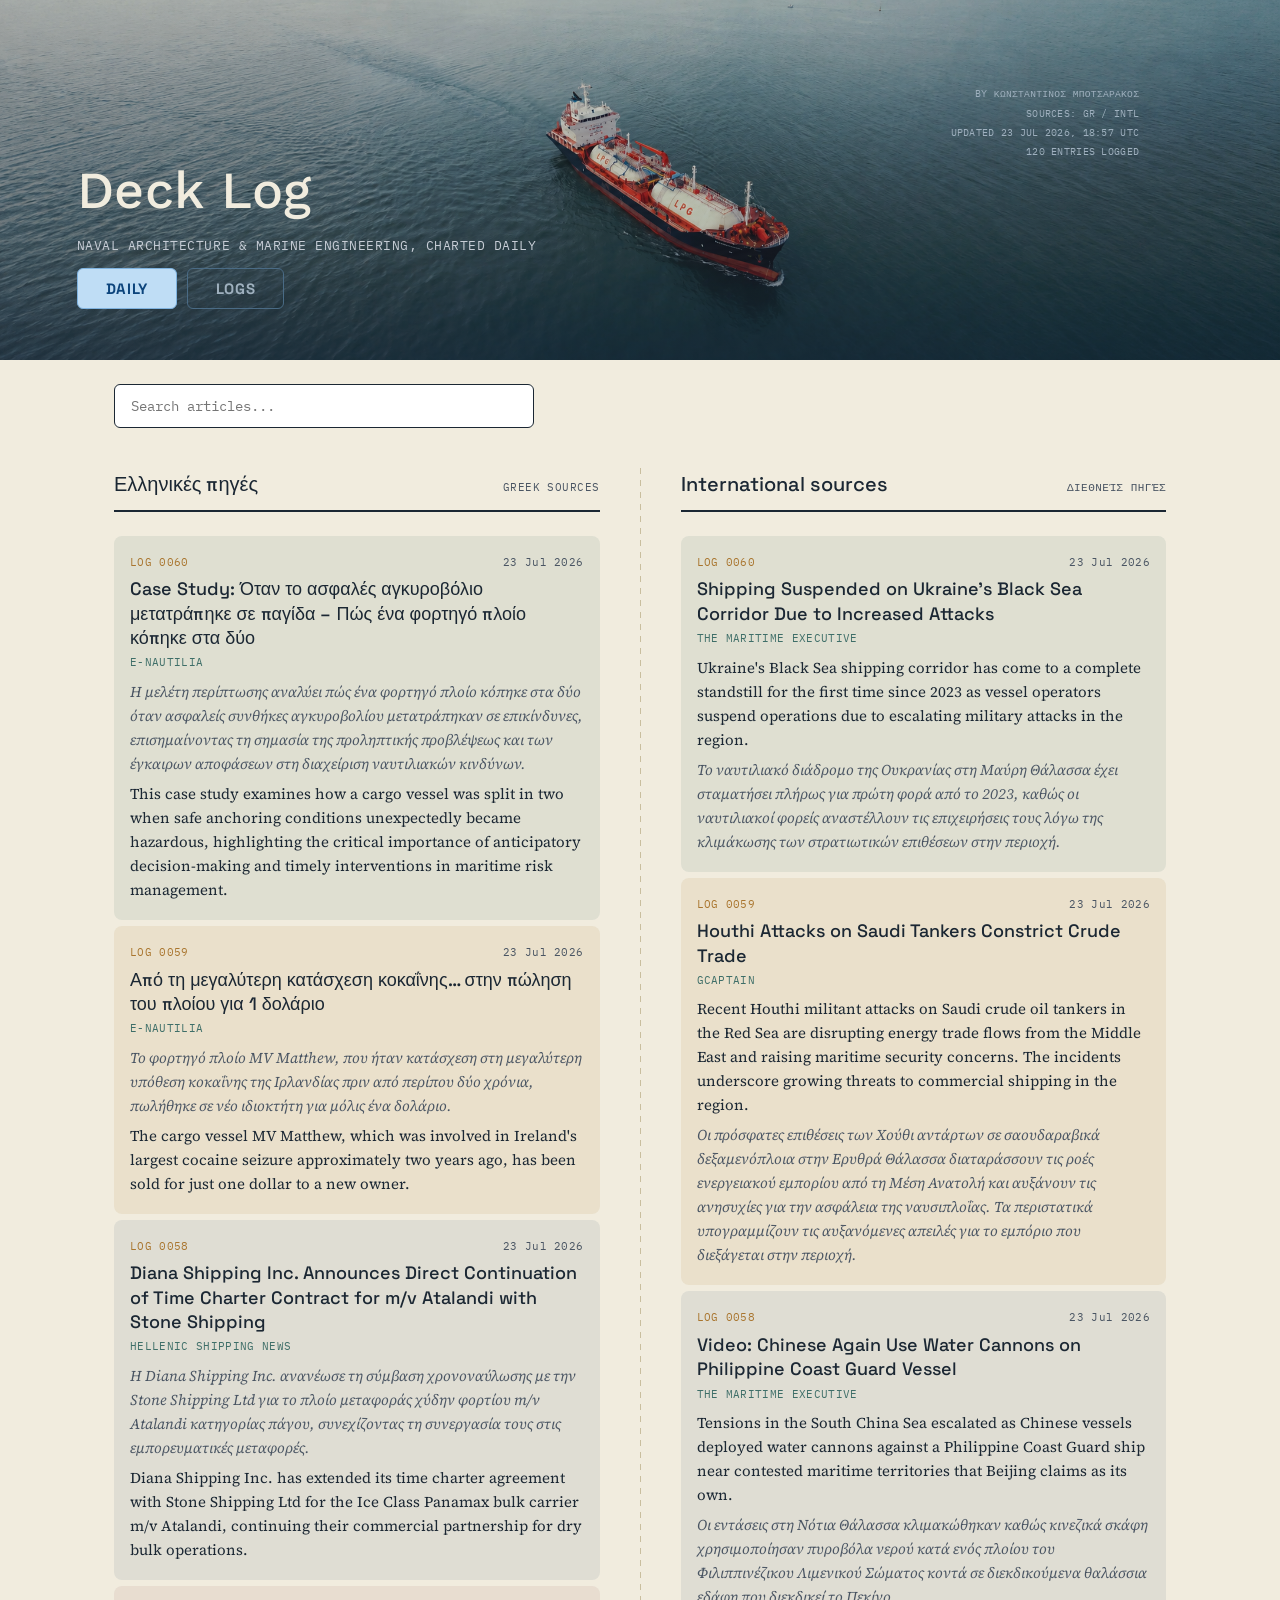
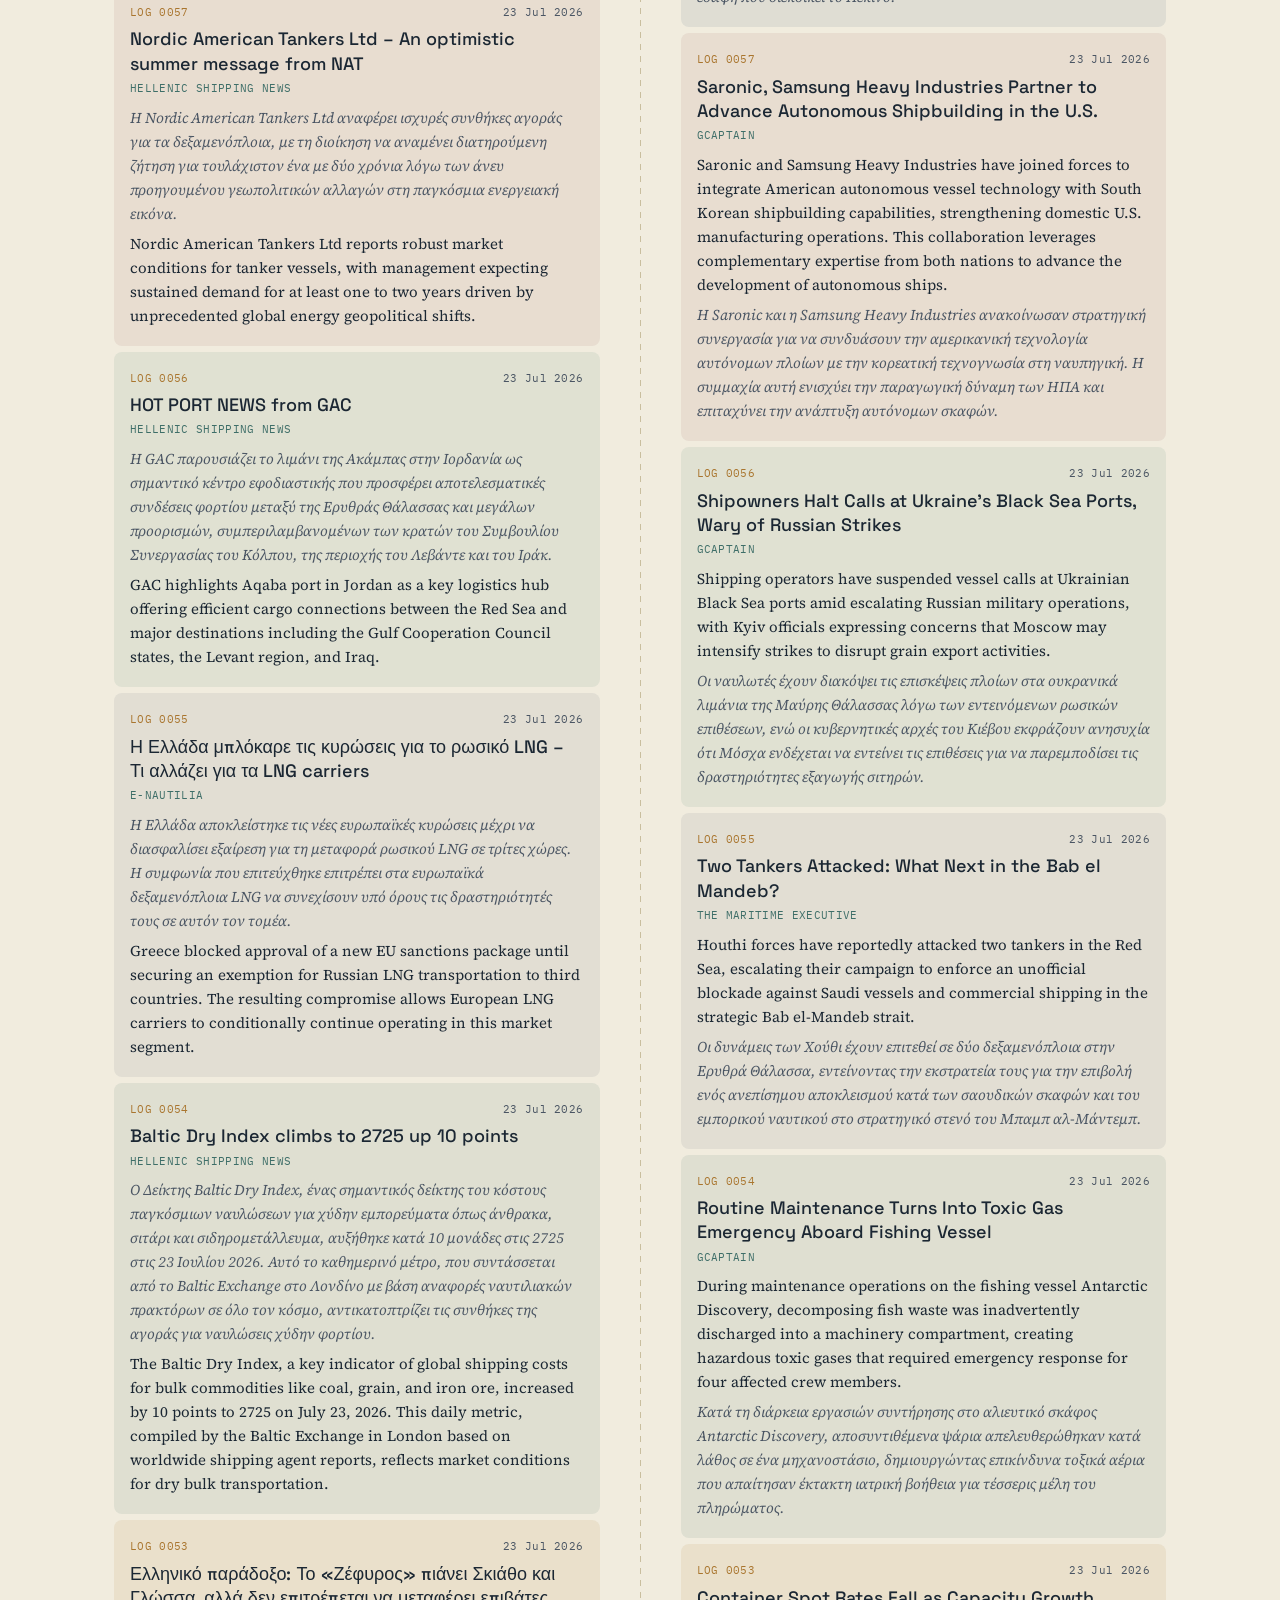
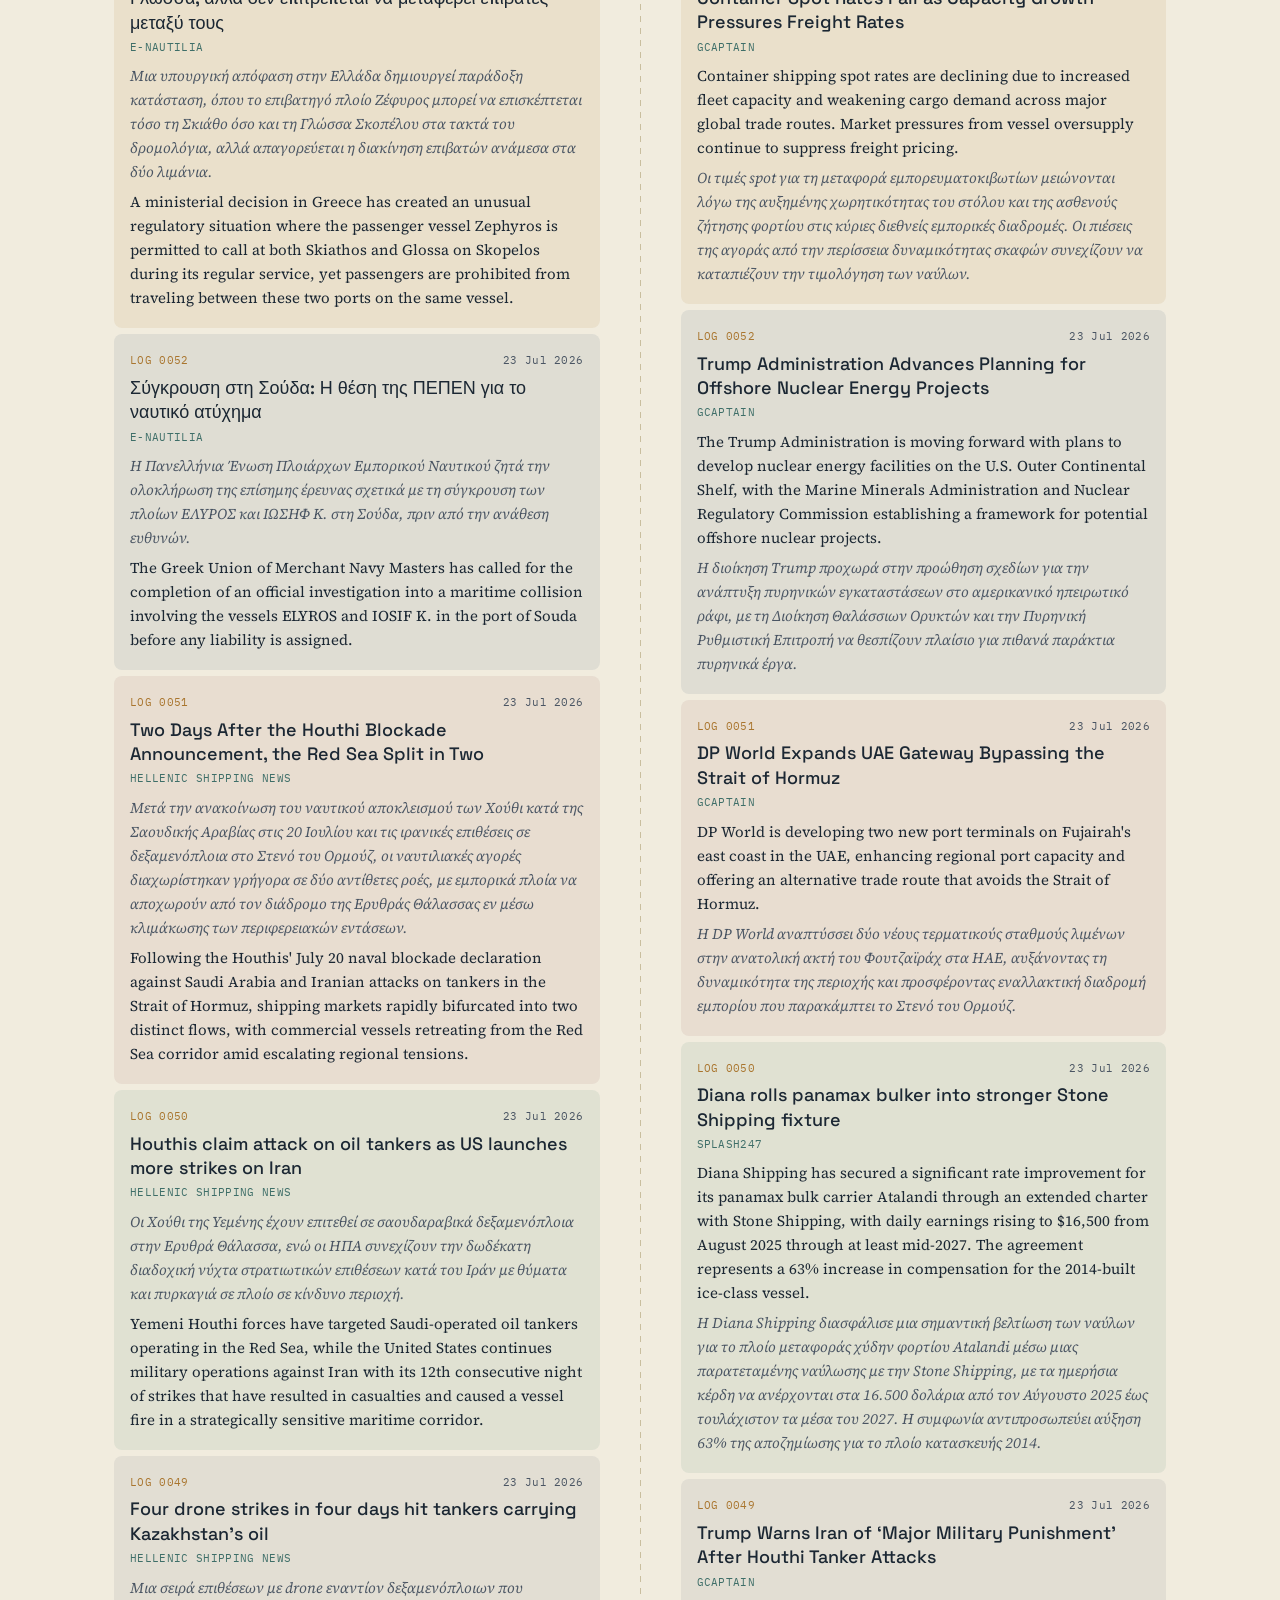
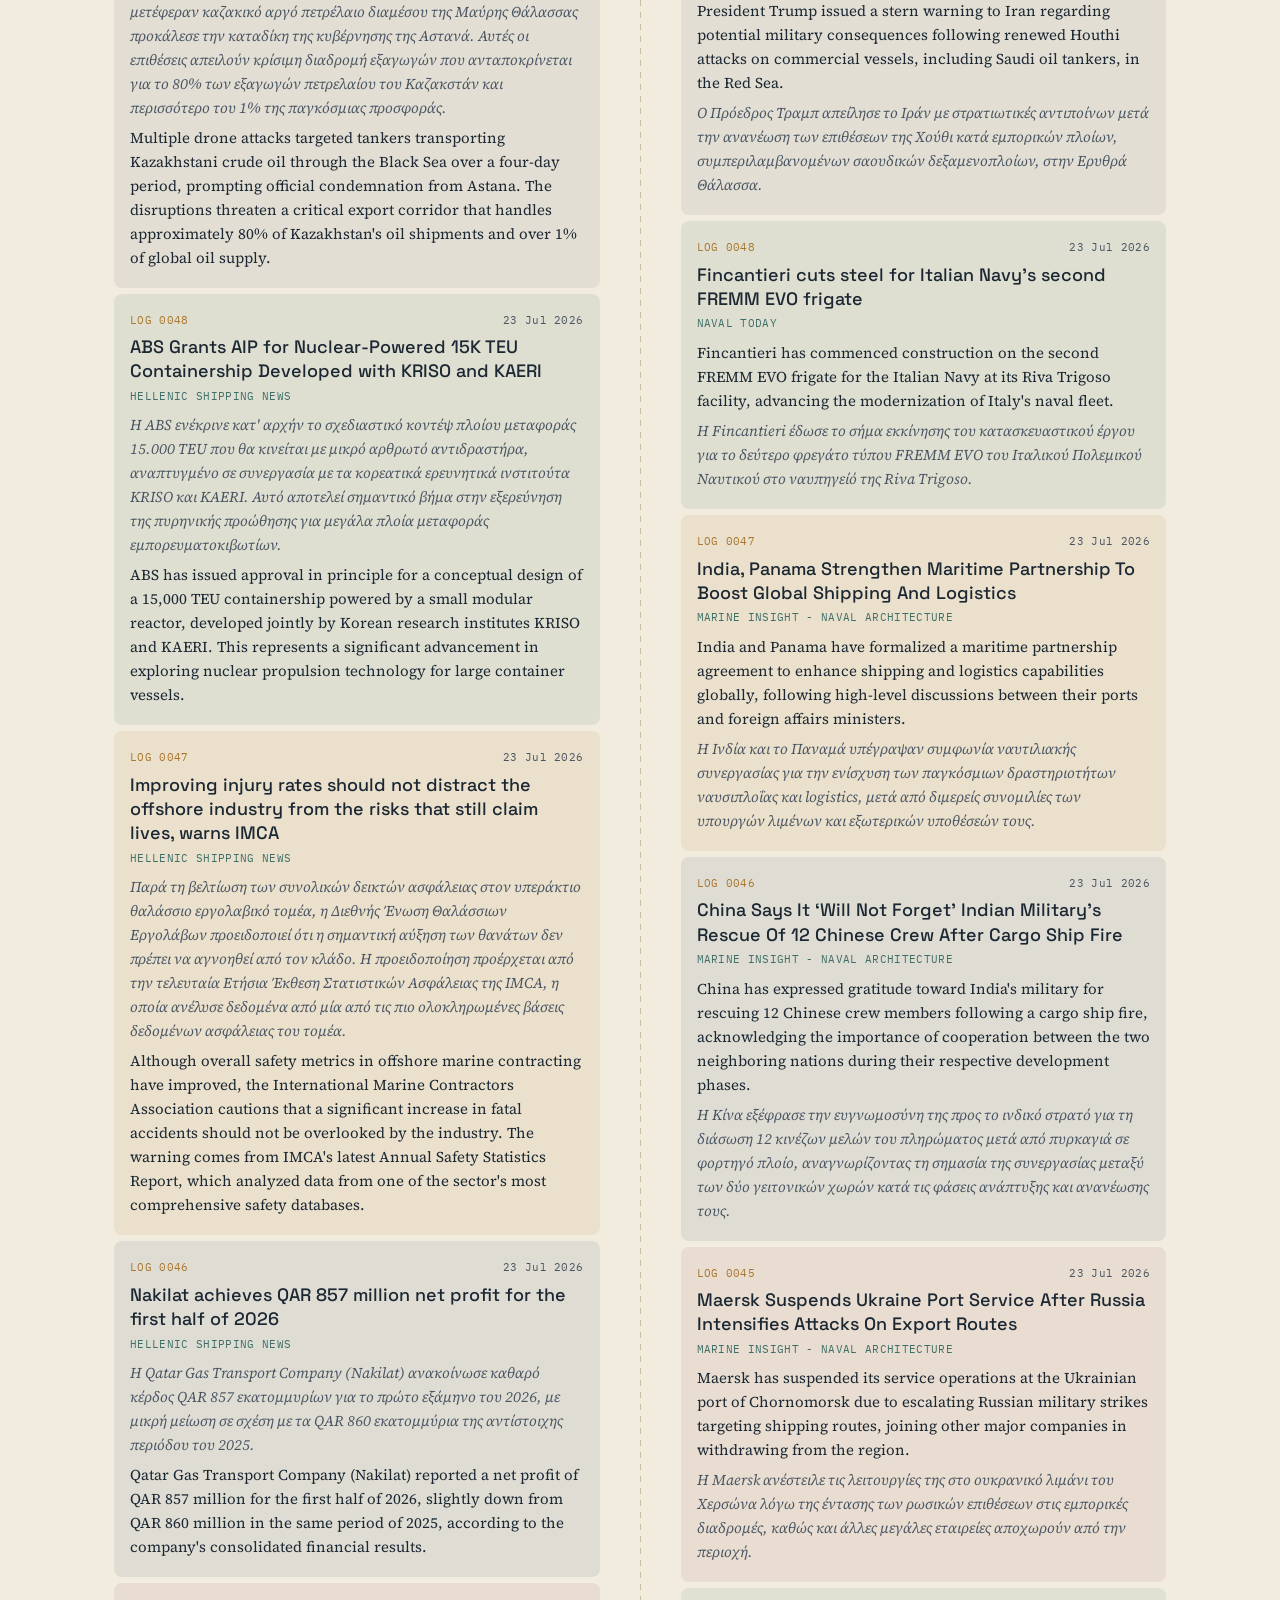
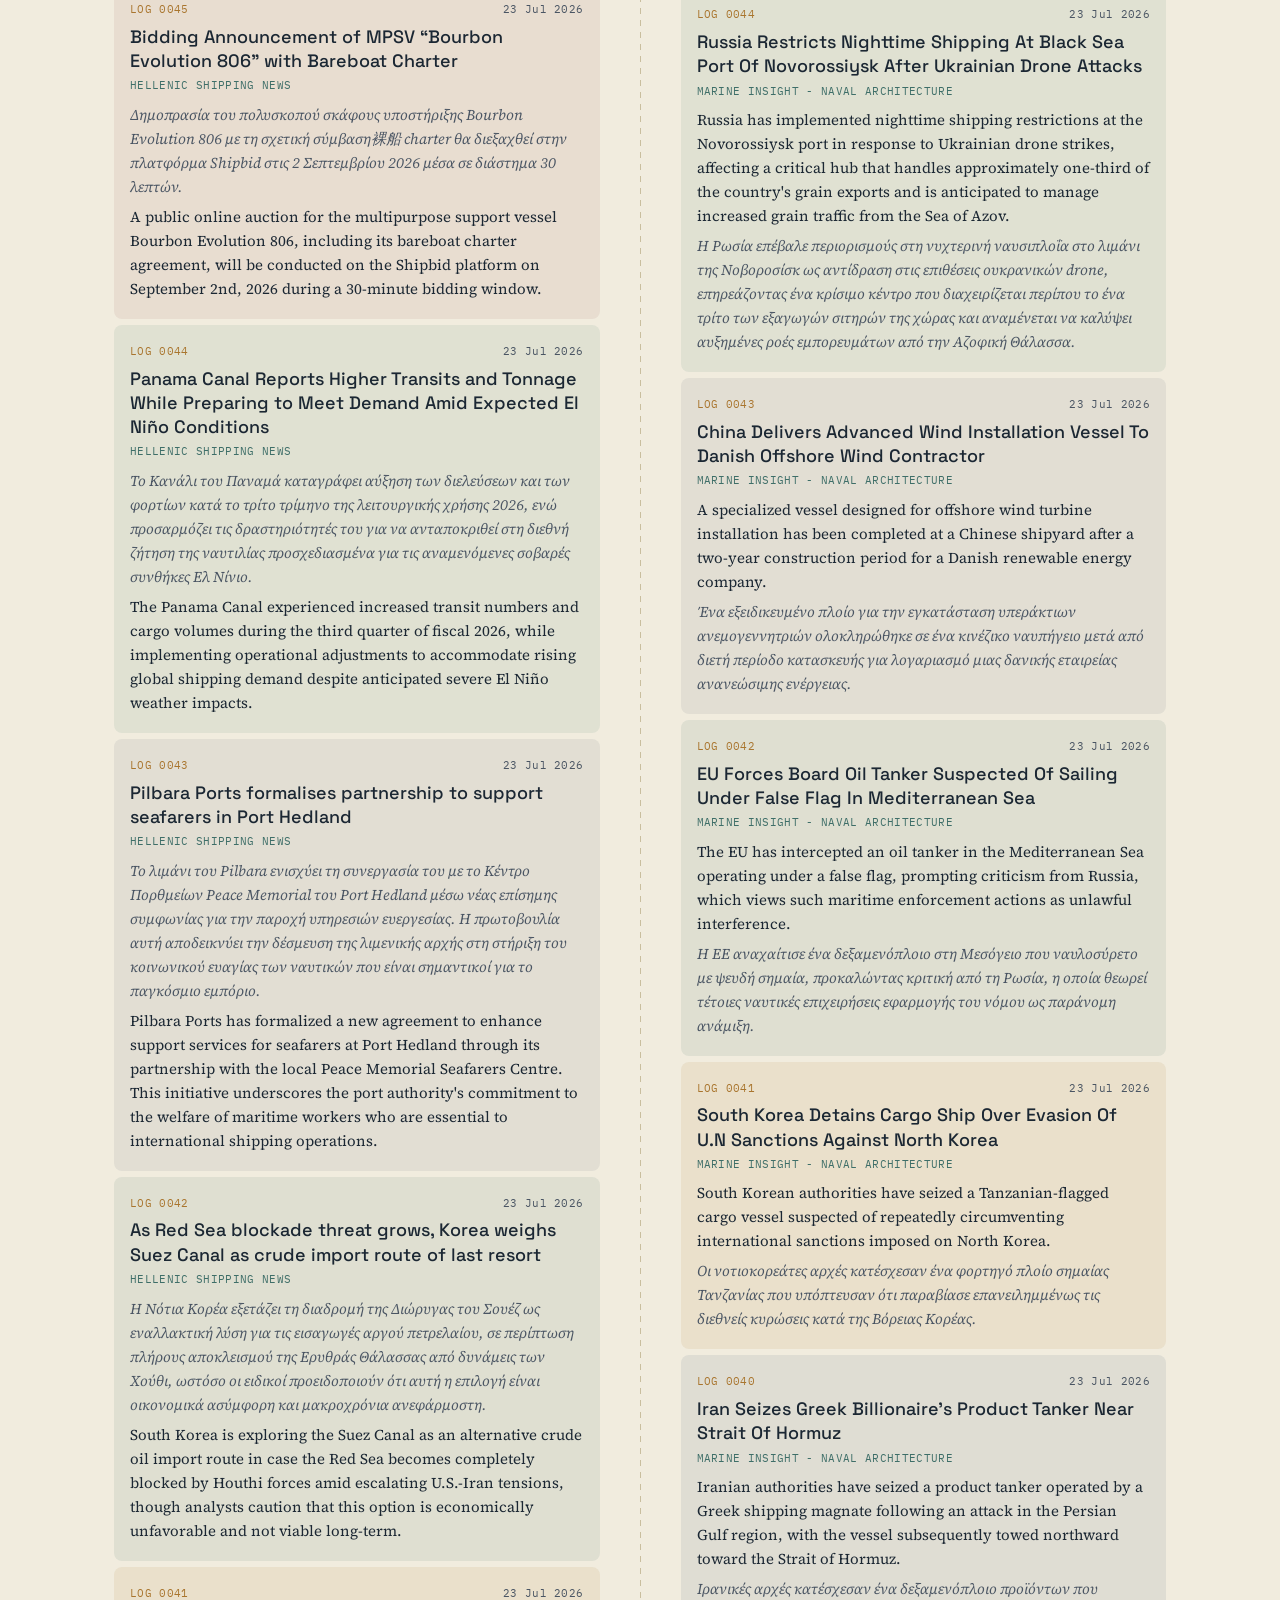
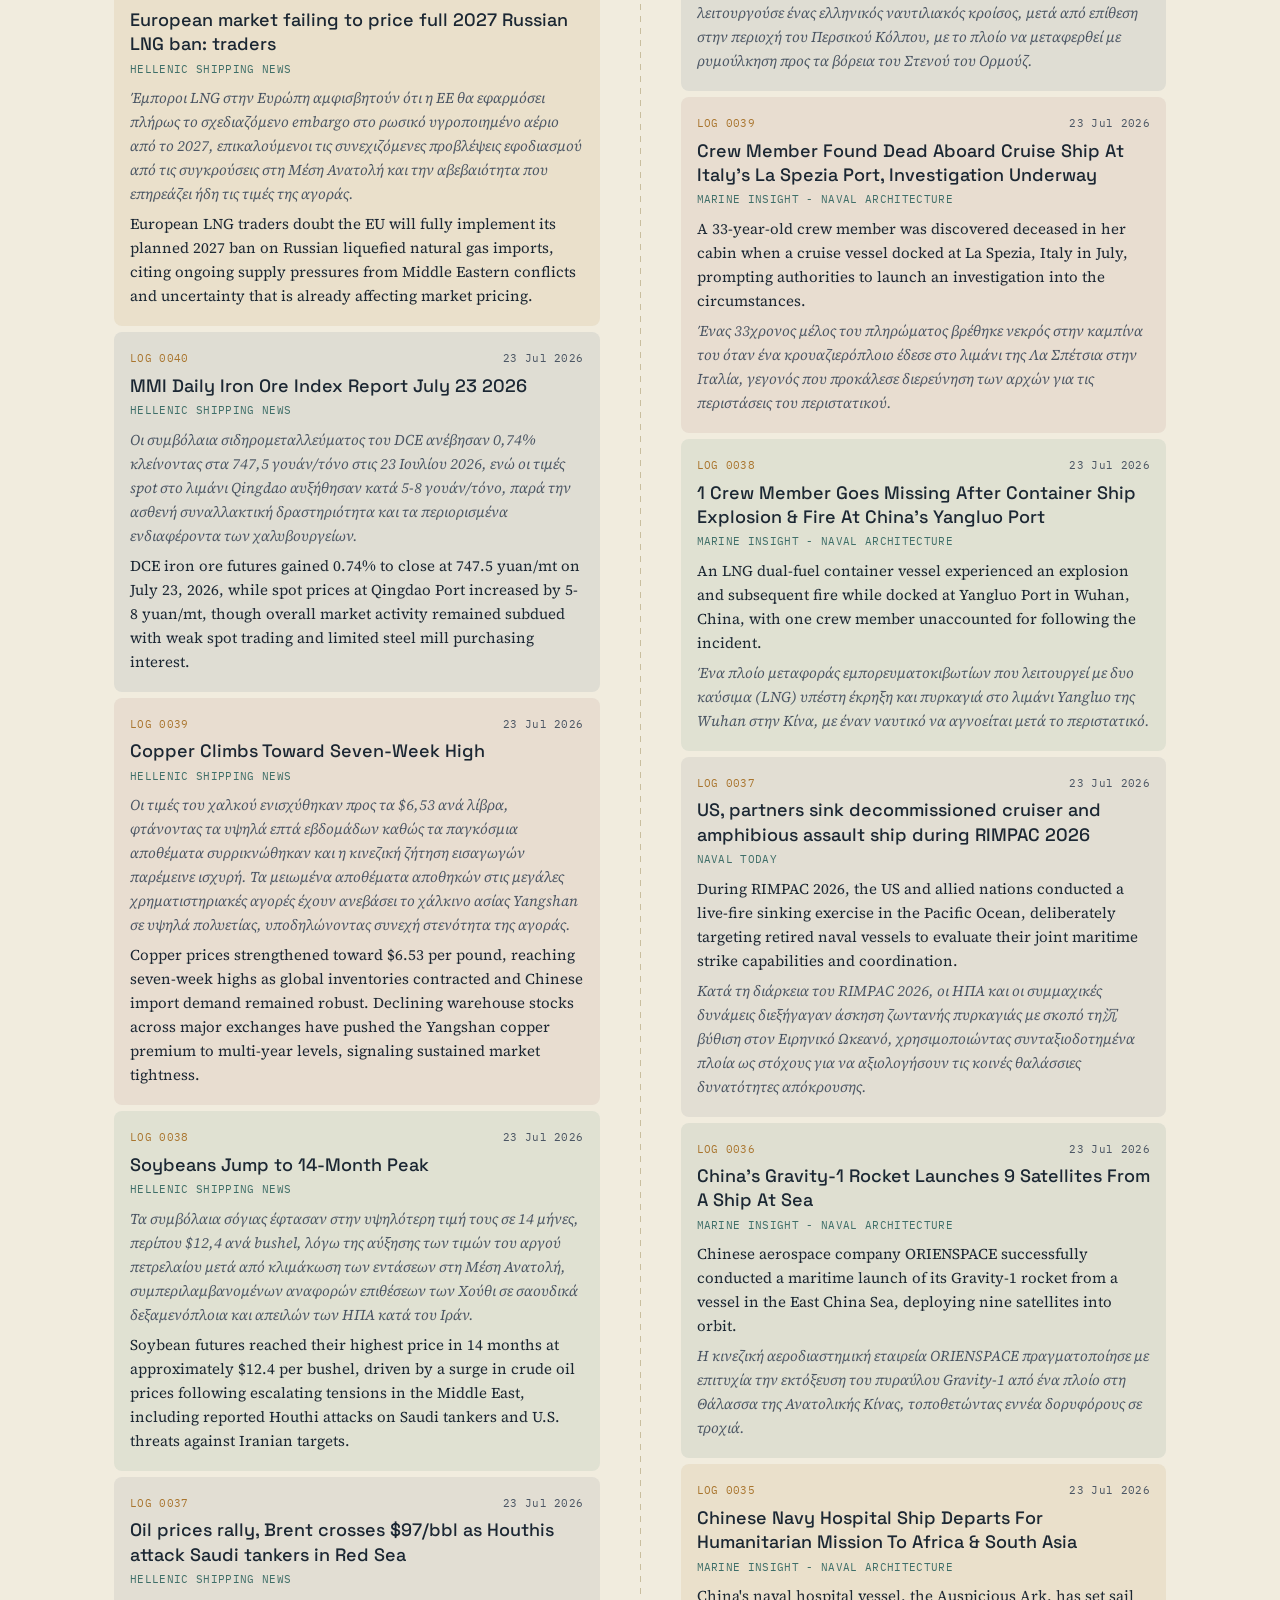
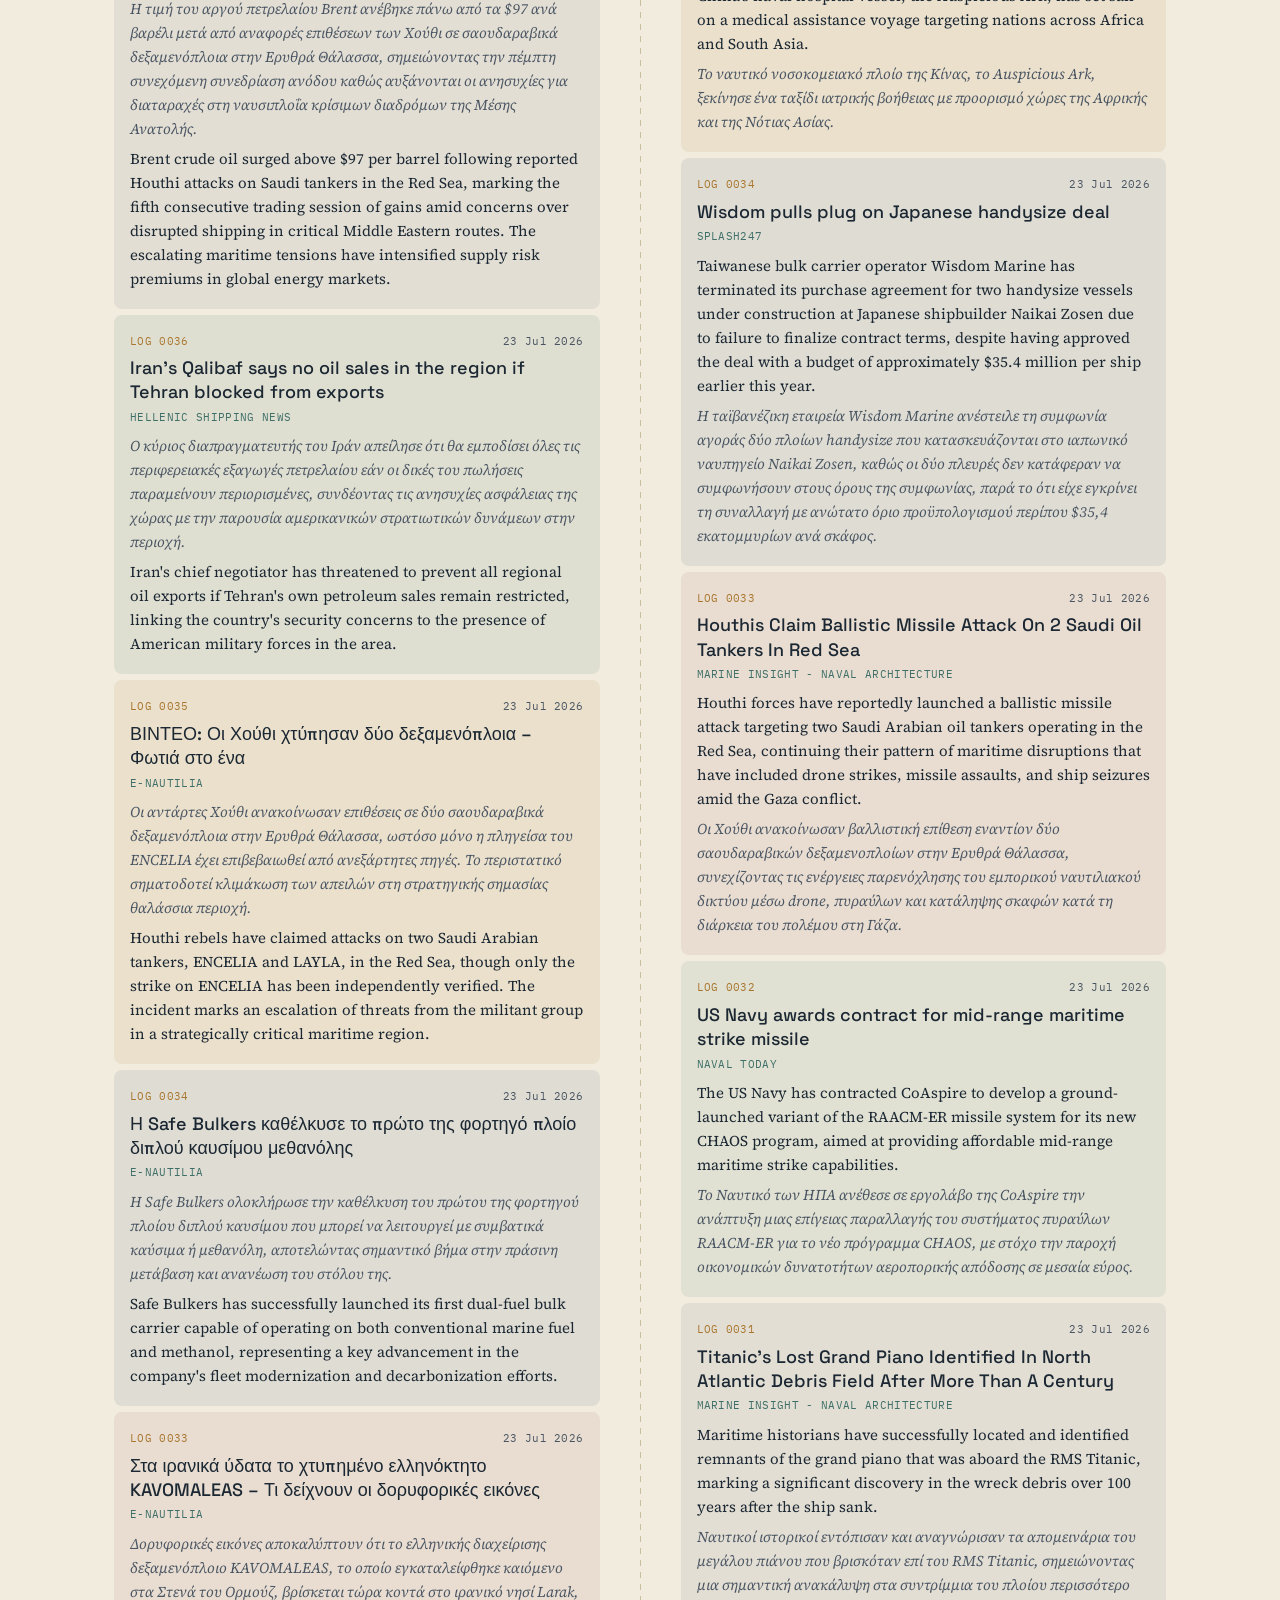
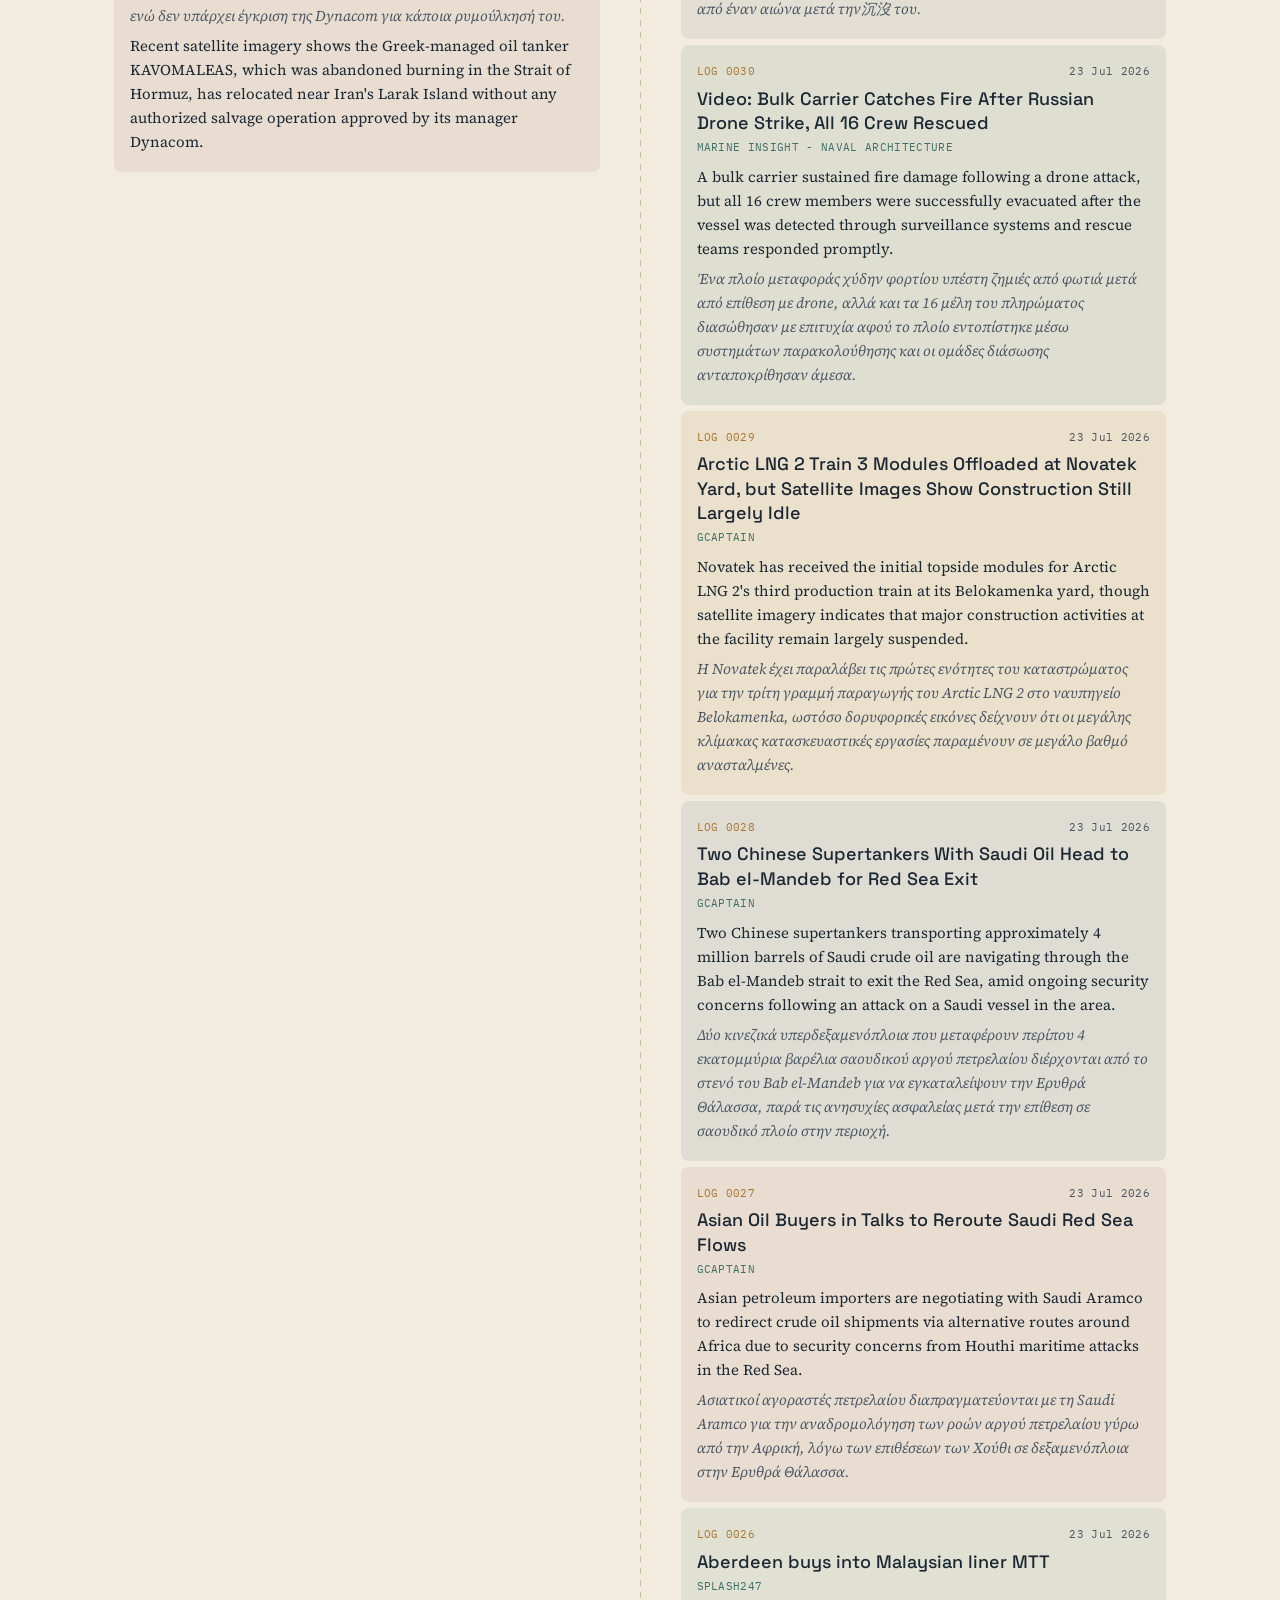
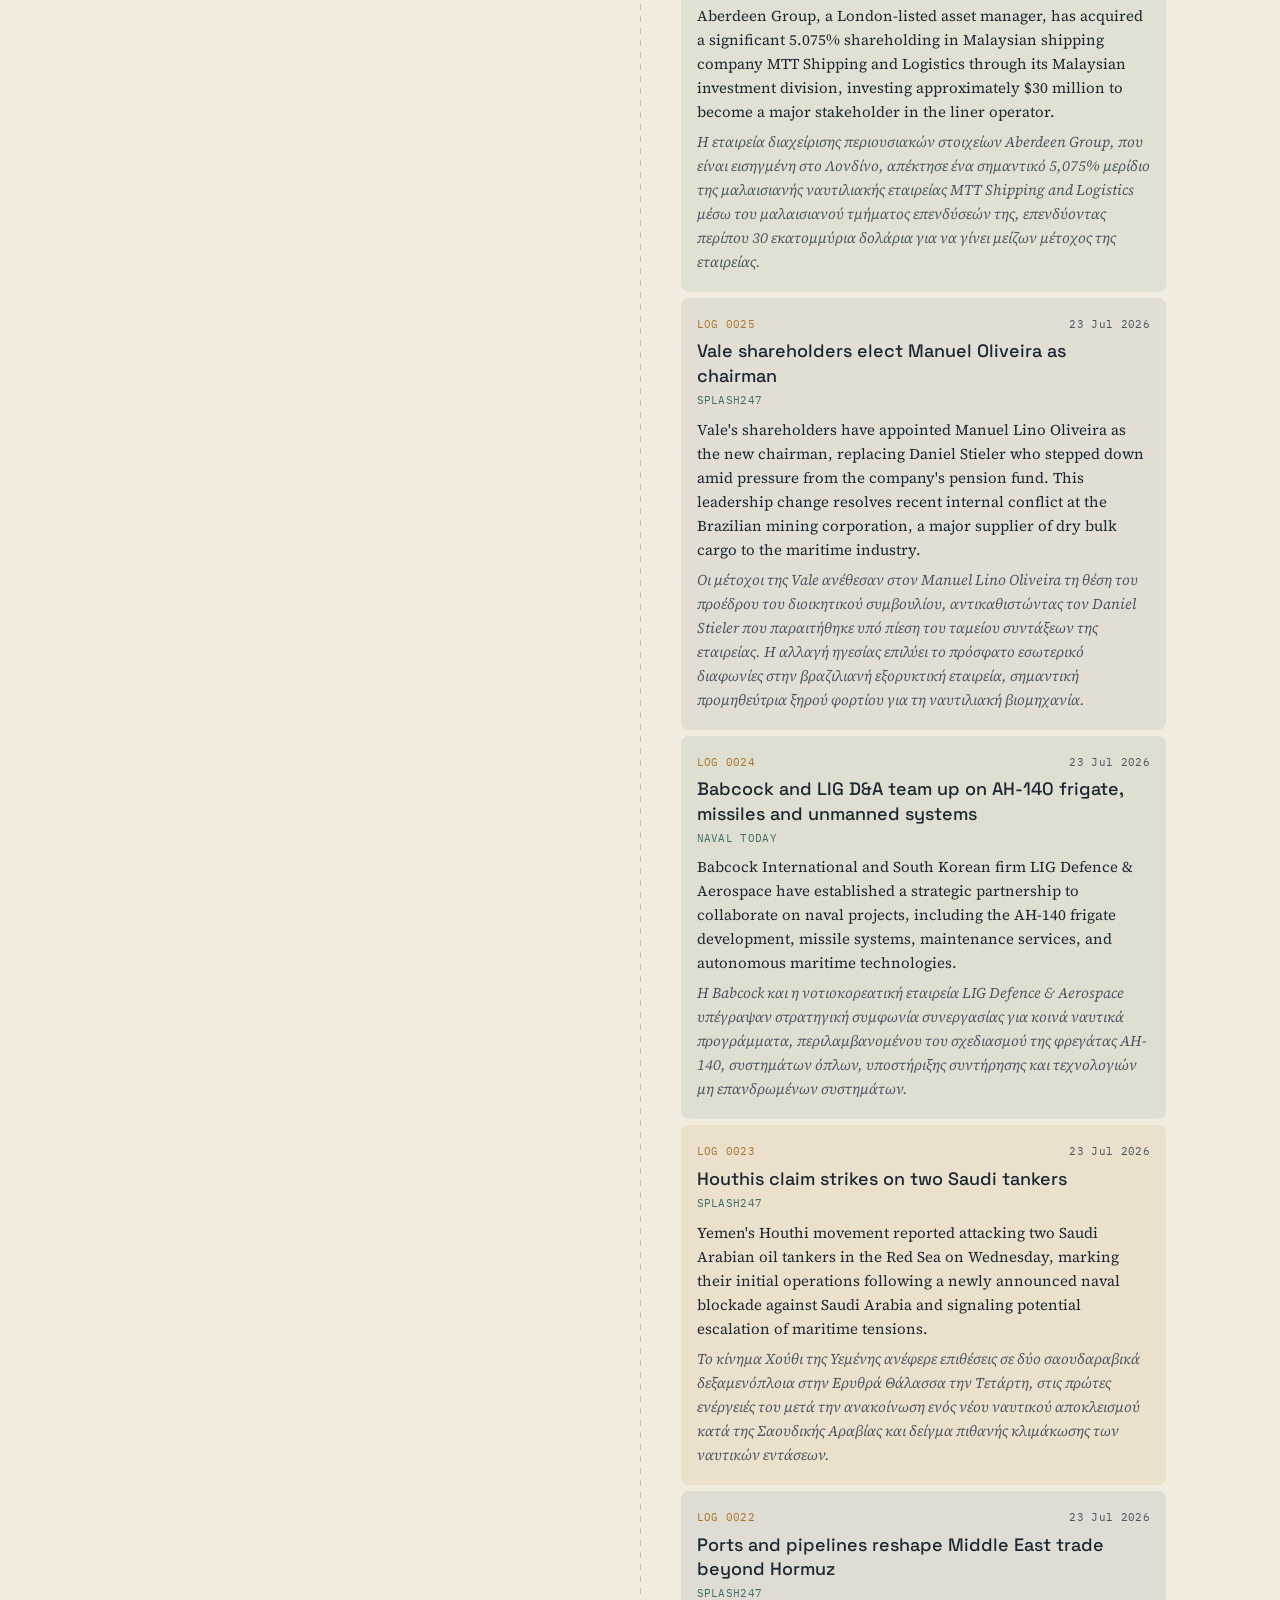
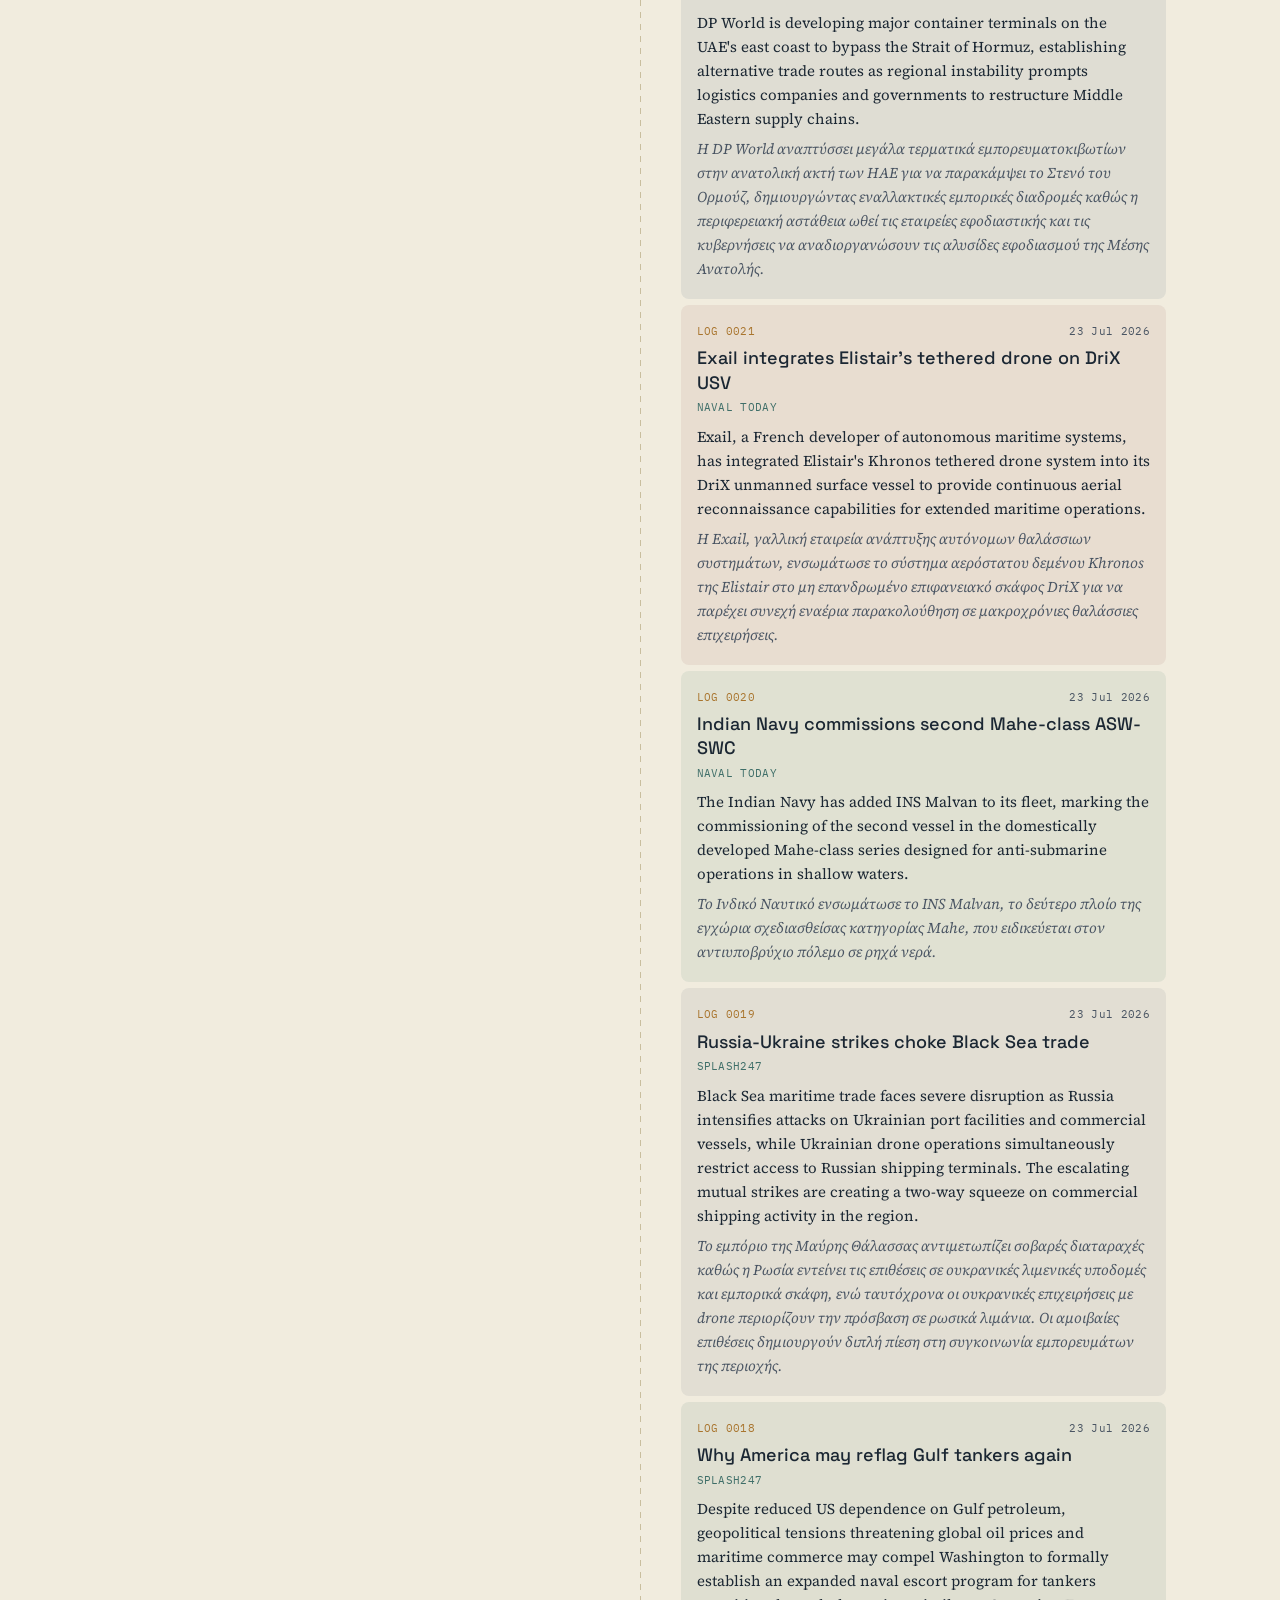
==== commit fe42437a: "Auto-update: fetch new articles and rebuild site" ====
--- a/docs/index.html
+++ b/docs/index.html
@@ -34,7 +34,7 @@
   <div class="titleblock-meta">
     <span>BY ΚΩΝΣΤΑΝΤΙΝΟΣ ΜΠΟΤΣΑΡΑΚΟΣ</span>
     <span>SOURCES: GR / INTL</span>
-    <span>UPDATED 23 Jul 2026, 01:32 UTC</span>
+    <span>UPDATED 23 Jul 2026, 18:57 UTC</span>
     <span>120 ENTRIES LOGGED</span>
   </div>
 
@@ -65,9 +65,317 @@
 
     
       
-      <article class="entry hue-0" data-date="22 Jul 2026">
+      <article class="entry hue-0" data-date="23 Jul 2026">
         <div class="entry-meta">
           <span class="entry-no">LOG 0060</span>
+          <span class="entry-date">23 Jul 2026</span>
+        </div>
+        <h3 class="entry-title"><a href="https://e-nautilia.gr/case-study-asfales-agkurovolio-metatrapike-se-pagida/" target="_blank" rel="noopener">Case Study: Όταν το ασφαλές αγκυροβόλιο μετατράπηκε σε παγίδα – Πώς ένα φορτηγό πλοίο κόπηκε στα δύο</a></h3>
+        <p class="entry-source">e-Nautilia</p>
+        <p class="entry-summary summary-el">Η μελέτη περίπτωσης αναλύει πώς ένα φορτηγό πλοίο κόπηκε στα δύο όταν ασφαλείς συνθήκες αγκυροβολίου μετατράπηκαν σε επικίνδυνες, επισημαίνοντας τη σημασία της προληπτικής προβλέψεως και των έγκαιρων αποφάσεων στη διαχείριση ναυτιλιακών κινδύνων.</p>
+        <p class="entry-summary summary-en">This case study examines how a cargo vessel was split in two when safe anchoring conditions unexpectedly became hazardous, highlighting the critical importance of anticipatory decision-making and timely interventions in maritime risk management.</p>
+      </article>
+      
+      <article class="entry hue-1" data-date="23 Jul 2026">
+        <div class="entry-meta">
+          <span class="entry-no">LOG 0059</span>
+          <span class="entry-date">23 Jul 2026</span>
+        </div>
+        <h3 class="entry-title"><a href="https://e-nautilia.gr/apo-ti-megalyteri-katasxesi-kokainis-stin-polisi-tou-ploiou-gia-1-dolario/" target="_blank" rel="noopener">Από τη μεγαλύτερη κατάσχεση κοκαΐνης… στην πώληση του πλοίου για 1 δολάριο</a></h3>
+        <p class="entry-source">e-Nautilia</p>
+        <p class="entry-summary summary-el">Το φορτηγό πλοίο MV Matthew, που ήταν κατάσχεση στη μεγαλύτερη υπόθεση κοκαΐνης της Ιρλανδίας πριν από περίπου δύο χρόνια, πωλήθηκε σε νέο ιδιοκτήτη για μόλις ένα δολάριο.</p>
+        <p class="entry-summary summary-en">The cargo vessel MV Matthew, which was involved in Ireland's largest cocaine seizure approximately two years ago, has been sold for just one dollar to a new owner.</p>
+      </article>
+      
+      <article class="entry hue-2" data-date="23 Jul 2026">
+        <div class="entry-meta">
+          <span class="entry-no">LOG 0058</span>
+          <span class="entry-date">23 Jul 2026</span>
+        </div>
+        <h3 class="entry-title"><a href="https://www.hellenicshippingnews.com/diana-shipping-inc-announces-direct-continuation-of-time-charter-contract-for-m-v-atalandi-with-stone-shipping/" target="_blank" rel="noopener">Diana Shipping Inc. Announces Direct Continuation of Time Charter Contract for m/v Atalandi with Stone Shipping</a></h3>
+        <p class="entry-source">Hellenic Shipping News</p>
+        <p class="entry-summary summary-el">Η Diana Shipping Inc. ανανέωσε τη σύμβαση χρονοναύλωσης με την Stone Shipping Ltd για το πλοίο μεταφοράς χύδην φορτίου m/v Atalandi κατηγορίας πάγου, συνεχίζοντας τη συνεργασία τους στις εμπορευματικές μεταφορές.</p>
+        <p class="entry-summary summary-en">Diana Shipping Inc. has extended its time charter agreement with Stone Shipping Ltd for the Ice Class Panamax bulk carrier m/v Atalandi, continuing their commercial partnership for dry bulk operations.</p>
+      </article>
+      
+      <article class="entry hue-3" data-date="23 Jul 2026">
+        <div class="entry-meta">
+          <span class="entry-no">LOG 0057</span>
+          <span class="entry-date">23 Jul 2026</span>
+        </div>
+        <h3 class="entry-title"><a href="https://www.hellenicshippingnews.com/nordic-american-tankers-ltd-an-optimistic-summer-message-from-nat/" target="_blank" rel="noopener">Nordic American Tankers Ltd – An optimistic summer message from NAT</a></h3>
+        <p class="entry-source">Hellenic Shipping News</p>
+        <p class="entry-summary summary-el">Η Nordic American Tankers Ltd αναφέρει ισχυρές συνθήκες αγοράς για τα δεξαμενόπλοια, με τη διοίκηση να αναμένει διατηρούμενη ζήτηση για τουλάχιστον ένα με δύο χρόνια λόγω των άνευ προηγουμένου γεωπολιτικών αλλαγών στη παγκόσμια ενεργειακή εικόνα.</p>
+        <p class="entry-summary summary-en">Nordic American Tankers Ltd reports robust market conditions for tanker vessels, with management expecting sustained demand for at least one to two years driven by unprecedented global energy geopolitical shifts.</p>
+      </article>
+      
+      <article class="entry hue-4" data-date="23 Jul 2026">
+        <div class="entry-meta">
+          <span class="entry-no">LOG 0056</span>
+          <span class="entry-date">23 Jul 2026</span>
+        </div>
+        <h3 class="entry-title"><a href="https://www.hellenicshippingnews.com/hot-port-news-from-gac-384/" target="_blank" rel="noopener">HOT PORT NEWS from GAC</a></h3>
+        <p class="entry-source">Hellenic Shipping News</p>
+        <p class="entry-summary summary-el">Η GAC παρουσιάζει το λιμάνι της Ακάμπας στην Ιορδανία ως σημαντικό κέντρο εφοδιαστικής που προσφέρει αποτελεσματικές συνδέσεις φορτίου μεταξύ της Ερυθράς Θάλασσας και μεγάλων προορισμών, συμπεριλαμβανομένων των κρατών του Συμβουλίου Συνεργασίας του Κόλπου, της περιοχής του Λεβάντε και του Ιράκ.</p>
+        <p class="entry-summary summary-en">GAC highlights Aqaba port in Jordan as a key logistics hub offering efficient cargo connections between the Red Sea and major destinations including the Gulf Cooperation Council states, the Levant region, and Iraq.</p>
+      </article>
+      
+      <article class="entry hue-5" data-date="23 Jul 2026">
+        <div class="entry-meta">
+          <span class="entry-no">LOG 0055</span>
+          <span class="entry-date">23 Jul 2026</span>
+        </div>
+        <h3 class="entry-title"><a href="https://e-nautilia.gr/i-ellada-mplokare-tis-kyroseis-gia-to-rosiko-lng-ti-allazei-gia-ta-lng-carriers/" target="_blank" rel="noopener">Η Ελλάδα μπλόκαρε τις κυρώσεις για το ρωσικό LNG – Τι αλλάζει για τα LNG carriers</a></h3>
+        <p class="entry-source">e-Nautilia</p>
+        <p class="entry-summary summary-el">Η Ελλάδα αποκλείστηκε τις νέες ευρωπαϊκές κυρώσεις μέχρι να διασφαλίσει εξαίρεση για τη μεταφορά ρωσικού LNG σε τρίτες χώρες. Η συμφωνία που επιτεύχθηκε επιτρέπει στα ευρωπαϊκά δεξαμενόπλοια LNG να συνεχίσουν υπό όρους τις δραστηριότητές τους σε αυτόν τον τομέα.</p>
+        <p class="entry-summary summary-en">Greece blocked approval of a new EU sanctions package until securing an exemption for Russian LNG transportation to third countries. The resulting compromise allows European LNG carriers to conditionally continue operating in this market segment.</p>
+      </article>
+      
+      <article class="entry hue-0" data-date="23 Jul 2026">
+        <div class="entry-meta">
+          <span class="entry-no">LOG 0054</span>
+          <span class="entry-date">23 Jul 2026</span>
+        </div>
+        <h3 class="entry-title"><a href="https://www.hellenicshippingnews.com/baltic-dry-index-climbs-to-2725-up-10-points/" target="_blank" rel="noopener">Baltic Dry Index climbs to 2725 up 10 points</a></h3>
+        <p class="entry-source">Hellenic Shipping News</p>
+        <p class="entry-summary summary-el">Ο Δείκτης Baltic Dry Index, ένας σημαντικός δείκτης του κόστους παγκόσμιων ναυλώσεων για χύδην εμπορεύματα όπως άνθρακα, σιτάρι και σιδηρομετάλλευμα, αυξήθηκε κατά 10 μονάδες στις 2725 στις 23 Ιουλίου 2026. Αυτό το καθημερινό μέτρο, που συντάσσεται από το Baltic Exchange στο Λονδίνο με βάση αναφορές ναυτιλιακών πρακτόρων σε όλο τον κόσμο, αντικατοπτρίζει τις συνθήκες της αγοράς για ναυλώσεις χύδην φορτίου.</p>
+        <p class="entry-summary summary-en">The Baltic Dry Index, a key indicator of global shipping costs for bulk commodities like coal, grain, and iron ore, increased by 10 points to 2725 on July 23, 2026. This daily metric, compiled by the Baltic Exchange in London based on worldwide shipping agent reports, reflects market conditions for dry bulk transportation.</p>
+      </article>
+      
+      <article class="entry hue-1" data-date="23 Jul 2026">
+        <div class="entry-meta">
+          <span class="entry-no">LOG 0053</span>
+          <span class="entry-date">23 Jul 2026</span>
+        </div>
+        <h3 class="entry-title"><a href="https://e-nautilia.gr/elliniko-paradoxo-zefyros-skiathos-glossa-den-epitrepetai-metafora-epivaton/" target="_blank" rel="noopener">Ελληνικό παράδοξο: Το «Ζέφυρος» πιάνει Σκιάθο και Γλώσσα, αλλά δεν επιτρέπεται να μεταφέρει επιβάτες μεταξύ τους</a></h3>
+        <p class="entry-source">e-Nautilia</p>
+        <p class="entry-summary summary-el">Μια υπουργική απόφαση στην Ελλάδα δημιουργεί παράδοξη κατάσταση, όπου το επιβατηγό πλοίο Ζέφυρος μπορεί να επισκέπτεται τόσο τη Σκιάθο όσο και τη Γλώσσα Σκοπέλου στα τακτά του δρομολόγια, αλλά απαγορεύεται η διακίνηση επιβατών ανάμεσα στα δύο λιμάνια.</p>
+        <p class="entry-summary summary-en">A ministerial decision in Greece has created an unusual regulatory situation where the passenger vessel Zephyros is permitted to call at both Skiathos and Glossa on Skopelos during its regular service, yet passengers are prohibited from traveling between these two ports on the same vessel.</p>
+      </article>
+      
+      <article class="entry hue-2" data-date="23 Jul 2026">
+        <div class="entry-meta">
+          <span class="entry-no">LOG 0052</span>
+          <span class="entry-date">23 Jul 2026</span>
+        </div>
+        <h3 class="entry-title"><a href="https://e-nautilia.gr/sygkrousi-sti-souda-thesi-pepen-naftiko-atychima/" target="_blank" rel="noopener">Σύγκρουση στη Σούδα: Η θέση της ΠΕΠΕΝ για το ναυτικό ατύχημα</a></h3>
+        <p class="entry-source">e-Nautilia</p>
+        <p class="entry-summary summary-el">Η Πανελλήνια Ένωση Πλοιάρχων Εμπορικού Ναυτικού ζητά την ολοκλήρωση της επίσημης έρευνας σχετικά με τη σύγκρουση των πλοίων ΕΛΥΡΟΣ και ΙΩΣΗΦ Κ. στη Σούδα, πριν από την ανάθεση ευθυνών.</p>
+        <p class="entry-summary summary-en">The Greek Union of Merchant Navy Masters has called for the completion of an official investigation into a maritime collision involving the vessels ELYROS and IOSIF K. in the port of Souda before any liability is assigned.</p>
+      </article>
+      
+      <article class="entry hue-3" data-date="23 Jul 2026">
+        <div class="entry-meta">
+          <span class="entry-no">LOG 0051</span>
+          <span class="entry-date">23 Jul 2026</span>
+        </div>
+        <h3 class="entry-title"><a href="https://www.hellenicshippingnews.com/two-days-after-the-houthi-blockade-announcement-the-red-sea-split-in-two/" target="_blank" rel="noopener">Two Days After the Houthi Blockade Announcement, the Red Sea Split in Two</a></h3>
+        <p class="entry-source">Hellenic Shipping News</p>
+        <p class="entry-summary summary-el">Μετά την ανακοίνωση του ναυτικού αποκλεισμού των Χούθι κατά της Σαουδικής Αραβίας στις 20 Ιουλίου και τις ιρανικές επιθέσεις σε δεξαμενόπλοια στο Στενό του Ορμούζ, οι ναυτιλιακές αγορές διαχωρίστηκαν γρήγορα σε δύο αντίθετες ροές, με εμπορικά πλοία να αποχωρούν από τον διάδρομο της Ερυθράς Θάλασσας εν μέσω κλιμάκωσης των περιφερειακών εντάσεων.</p>
+        <p class="entry-summary summary-en">Following the Houthis' July 20 naval blockade declaration against Saudi Arabia and Iranian attacks on tankers in the Strait of Hormuz, shipping markets rapidly bifurcated into two distinct flows, with commercial vessels retreating from the Red Sea corridor amid escalating regional tensions.</p>
+      </article>
+      
+      <article class="entry hue-4" data-date="23 Jul 2026">
+        <div class="entry-meta">
+          <span class="entry-no">LOG 0050</span>
+          <span class="entry-date">23 Jul 2026</span>
+        </div>
+        <h3 class="entry-title"><a href="https://www.hellenicshippingnews.com/houthis-claim-attack-on-oil-tankers-as-us-launches-more-strikes-on-iran/" target="_blank" rel="noopener">Houthis claim attack on oil tankers as US launches more strikes on Iran</a></h3>
+        <p class="entry-source">Hellenic Shipping News</p>
+        <p class="entry-summary summary-el">Οι Χούθι της Υεμένης έχουν επιτεθεί σε σαουδαραβικά δεξαμενόπλοια στην Ερυθρά Θάλασσα, ενώ οι ΗΠΑ συνεχίζουν την δωδέκατη διαδοχική νύχτα στρατιωτικών επιθέσεων κατά του Ιράν με θύματα και πυρκαγιά σε πλοίο σε κίνδυνο περιοχή.</p>
+        <p class="entry-summary summary-en">Yemeni Houthi forces have targeted Saudi-operated oil tankers operating in the Red Sea, while the United States continues military operations against Iran with its 12th consecutive night of strikes that have resulted in casualties and caused a vessel fire in a strategically sensitive maritime corridor.</p>
+      </article>
+      
+      <article class="entry hue-5" data-date="23 Jul 2026">
+        <div class="entry-meta">
+          <span class="entry-no">LOG 0049</span>
+          <span class="entry-date">23 Jul 2026</span>
+        </div>
+        <h3 class="entry-title"><a href="https://www.hellenicshippingnews.com/four-drone-strikes-in-four-days-hit-tankers-carrying-kazakhstans-oil/" target="_blank" rel="noopener">Four drone strikes in four days hit tankers carrying Kazakhstan’s oil</a></h3>
+        <p class="entry-source">Hellenic Shipping News</p>
+        <p class="entry-summary summary-el">Μια σειρά επιθέσεων με drone εναντίον δεξαμενόπλοιων που μετέφεραν καζακικό αργό πετρέλαιο διαμέσου της Μαύρης Θάλασσας προκάλεσε την καταδίκη της κυβέρνησης της Αστανά. Αυτές οι επιθέσεις απειλούν κρίσιμη διαδρομή εξαγωγών που ανταποκρίνεται για το 80% των εξαγωγών πετρελαίου του Καζακστάν και περισσότερο του 1% της παγκόσμιας προσφοράς.</p>
+        <p class="entry-summary summary-en">Multiple drone attacks targeted tankers transporting Kazakhstani crude oil through the Black Sea over a four-day period, prompting official condemnation from Astana. The disruptions threaten a critical export corridor that handles approximately 80% of Kazakhstan's oil shipments and over 1% of global oil supply.</p>
+      </article>
+      
+      <article class="entry hue-0" data-date="23 Jul 2026">
+        <div class="entry-meta">
+          <span class="entry-no">LOG 0048</span>
+          <span class="entry-date">23 Jul 2026</span>
+        </div>
+        <h3 class="entry-title"><a href="https://www.hellenicshippingnews.com/abs-grants-aip-for-nuclear-powered-15k-teu-containership-developed-with-kriso-and-kaeri/" target="_blank" rel="noopener">ABS Grants AIP for Nuclear-Powered 15K TEU Containership Developed with KRISO and KAERI</a></h3>
+        <p class="entry-source">Hellenic Shipping News</p>
+        <p class="entry-summary summary-el">Η ABS ενέκρινε κατ' αρχήν το σχεδιαστικό κοντέψ πλοίου μεταφοράς 15.000 TEU που θα κινείται με μικρό αρθρωτό αντιδραστήρα, αναπτυγμένο σε συνεργασία με τα κορεατικά ερευνητικά ινστιτούτα KRISO και KAERI. Αυτό αποτελεί σημαντικό βήμα στην εξερεύνηση της πυρηνικής προώθησης για μεγάλα πλοία μεταφοράς εμπορευματοκιβωτίων.</p>
+        <p class="entry-summary summary-en">ABS has issued approval in principle for a conceptual design of a 15,000 TEU containership powered by a small modular reactor, developed jointly by Korean research institutes KRISO and KAERI. This represents a significant advancement in exploring nuclear propulsion technology for large container vessels.</p>
+      </article>
+      
+      <article class="entry hue-1" data-date="23 Jul 2026">
+        <div class="entry-meta">
+          <span class="entry-no">LOG 0047</span>
+          <span class="entry-date">23 Jul 2026</span>
+        </div>
+        <h3 class="entry-title"><a href="https://www.hellenicshippingnews.com/improving-injury-rates-should-not-distract-the-offshore-industry-from-the-risks-that-still-claim-lives-warns-imca/" target="_blank" rel="noopener">Improving injury rates should not distract the offshore industry from the risks that still claim lives, warns IMCA</a></h3>
+        <p class="entry-source">Hellenic Shipping News</p>
+        <p class="entry-summary summary-el">Παρά τη βελτίωση των συνολικών δεικτών ασφάλειας στον υπεράκτιο θαλάσσιο εργολαβικό τομέα, η Διεθνής Ένωση Θαλάσσιων Εργολάβων προειδοποιεί ότι η σημαντική αύξηση των θανάτων δεν πρέπει να αγνοηθεί από τον κλάδο. Η προειδοποίηση προέρχεται από την τελευταία Ετήσια Έκθεση Στατιστικών Ασφάλειας της IMCA, η οποία ανέλυσε δεδομένα από μία από τις πιο ολοκληρωμένες βάσεις δεδομένων ασφάλειας του τομέα.</p>
+        <p class="entry-summary summary-en">Although overall safety metrics in offshore marine contracting have improved, the International Marine Contractors Association cautions that a significant increase in fatal accidents should not be overlooked by the industry. The warning comes from IMCA's latest Annual Safety Statistics Report, which analyzed data from one of the sector's most comprehensive safety databases.</p>
+      </article>
+      
+      <article class="entry hue-2" data-date="23 Jul 2026">
+        <div class="entry-meta">
+          <span class="entry-no">LOG 0046</span>
+          <span class="entry-date">23 Jul 2026</span>
+        </div>
+        <h3 class="entry-title"><a href="https://www.hellenicshippingnews.com/nakilat-achieves-qar-857-million-net-profit-for-the-first-half-of-2026/" target="_blank" rel="noopener">Nakilat achieves QAR 857 million net profit for the first half of 2026</a></h3>
+        <p class="entry-source">Hellenic Shipping News</p>
+        <p class="entry-summary summary-el">Η Qatar Gas Transport Company (Nakilat) ανακοίνωσε καθαρό κέρδος QAR 857 εκατομμυρίων για το πρώτο εξάμηνο του 2026, με μικρή μείωση σε σχέση με τα QAR 860 εκατομμύρια της αντίστοιχης περιόδου του 2025.</p>
+        <p class="entry-summary summary-en">Qatar Gas Transport Company (Nakilat) reported a net profit of QAR 857 million for the first half of 2026, slightly down from QAR 860 million in the same period of 2025, according to the company's consolidated financial results.</p>
+      </article>
+      
+      <article class="entry hue-3" data-date="23 Jul 2026">
+        <div class="entry-meta">
+          <span class="entry-no">LOG 0045</span>
+          <span class="entry-date">23 Jul 2026</span>
+        </div>
+        <h3 class="entry-title"><a href="https://www.hellenicshippingnews.com/bidding-announcement-of-mpsv-bourbon-evolution-806-with-bareboat-charter/" target="_blank" rel="noopener">Bidding Announcement of MPSV “Bourbon Evolution 806” with Bareboat Charter</a></h3>
+        <p class="entry-source">Hellenic Shipping News</p>
+        <p class="entry-summary summary-el">Δημοπρασία του πολυσκοπού σκάφους υποστήριξης Bourbon Evolution 806 με τη σχετική σύμβαση裸船 charter θα διεξαχθεί στην πλατφόρμα Shipbid στις 2 Σεπτεμβρίου 2026 μέσα σε διάστημα 30 λεπτών.</p>
+        <p class="entry-summary summary-en">A public online auction for the multipurpose support vessel Bourbon Evolution 806, including its bareboat charter agreement, will be conducted on the Shipbid platform on September 2nd, 2026 during a 30-minute bidding window.</p>
+      </article>
+      
+      <article class="entry hue-4" data-date="23 Jul 2026">
+        <div class="entry-meta">
+          <span class="entry-no">LOG 0044</span>
+          <span class="entry-date">23 Jul 2026</span>
+        </div>
+        <h3 class="entry-title"><a href="https://www.hellenicshippingnews.com/panama-canal-reports-higher-transits-and-tonnage-while-preparing-to-meet-demand-amid-expected-el-nino-conditions/" target="_blank" rel="noopener">Panama Canal Reports Higher Transits and Tonnage While Preparing to Meet Demand Amid Expected El Niño Conditions</a></h3>
+        <p class="entry-source">Hellenic Shipping News</p>
+        <p class="entry-summary summary-el">Το Κανάλι του Παναμά καταγράφει αύξηση των διελεύσεων και των φορτίων κατά το τρίτο τρίμηνο της λειτουργικής χρήσης 2026, ενώ προσαρμόζει τις δραστηριότητές του για να ανταποκριθεί στη διεθνή ζήτηση της ναυτιλίας προσχεδιασμένα για τις αναμενόμενες σοβαρές συνθήκες Ελ Νίνιο.</p>
+        <p class="entry-summary summary-en">The Panama Canal experienced increased transit numbers and cargo volumes during the third quarter of fiscal 2026, while implementing operational adjustments to accommodate rising global shipping demand despite anticipated severe El Niño weather impacts.</p>
+      </article>
+      
+      <article class="entry hue-5" data-date="23 Jul 2026">
+        <div class="entry-meta">
+          <span class="entry-no">LOG 0043</span>
+          <span class="entry-date">23 Jul 2026</span>
+        </div>
+        <h3 class="entry-title"><a href="https://www.hellenicshippingnews.com/pilbara-ports-formalises-partnership-to-support-seafarers-in-port-hedland/" target="_blank" rel="noopener">Pilbara Ports formalises partnership to support seafarers in Port Hedland</a></h3>
+        <p class="entry-source">Hellenic Shipping News</p>
+        <p class="entry-summary summary-el">Το λιμάνι του Pilbara ενισχύει τη συνεργασία του με το Κέντρο Πορθμείων Peace Memorial του Port Hedland μέσω νέας επίσημης συμφωνίας για την παροχή υπηρεσιών ευ­εργεσίας. Η πρωτοβουλία αυτή αποδεικνύει την δέσμευση της λιμενικής αρχής στη στήριξη του κοινωνικού ευ­αγ­ίας των ναυτικών που είναι σημαντικοί για το παγκόσμιο εμπόριο.</p>
+        <p class="entry-summary summary-en">Pilbara Ports has formalized a new agreement to enhance support services for seafarers at Port Hedland through its partnership with the local Peace Memorial Seafarers Centre. This initiative underscores the port authority's commitment to the welfare of maritime workers who are essential to international shipping operations.</p>
+      </article>
+      
+      <article class="entry hue-0" data-date="23 Jul 2026">
+        <div class="entry-meta">
+          <span class="entry-no">LOG 0042</span>
+          <span class="entry-date">23 Jul 2026</span>
+        </div>
+        <h3 class="entry-title"><a href="https://www.hellenicshippingnews.com/as-red-sea-blockade-threat-grows-korea-weighs-suez-canal-as-crude-import-route-of-last-resort/" target="_blank" rel="noopener">As Red Sea blockade threat grows, Korea weighs Suez Canal as crude import route of last resort</a></h3>
+        <p class="entry-source">Hellenic Shipping News</p>
+        <p class="entry-summary summary-el">Η Νότια Κορέα εξετάζει τη διαδρομή της Διώρυγας του Σουέζ ως εναλλακτική λύση για τις εισαγωγές αργού πετρελαίου, σε περίπτωση πλήρους αποκλεισμού της Ερυθράς Θάλασσας από δυνάμεις των Χούθι, ωστόσο οι ειδικοί προειδοποιούν ότι αυτή η επιλογή είναι οικονομικά ασύμφορη και μακροχρόνια ανεφάρμοστη.</p>
+        <p class="entry-summary summary-en">South Korea is exploring the Suez Canal as an alternative crude oil import route in case the Red Sea becomes completely blocked by Houthi forces amid escalating U.S.-Iran tensions, though analysts caution that this option is economically unfavorable and not viable long-term.</p>
+      </article>
+      
+      <article class="entry hue-1" data-date="23 Jul 2026">
+        <div class="entry-meta">
+          <span class="entry-no">LOG 0041</span>
+          <span class="entry-date">23 Jul 2026</span>
+        </div>
+        <h3 class="entry-title"><a href="https://www.hellenicshippingnews.com/european-market-failing-to-price-full-2027-russian-lng-ban-traders/" target="_blank" rel="noopener">European market failing to price full 2027 Russian LNG ban: traders</a></h3>
+        <p class="entry-source">Hellenic Shipping News</p>
+        <p class="entry-summary summary-el">Έμποροι LNG στην Ευρώπη αμφισβητούν ότι η ΕΕ θα εφαρμόσει πλήρως το σχεδιαζόμενο embargo στο ρωσικό υγροποιημένο αέριο από το 2027, επικαλούμενοι τις συνεχιζόμενες προβλέψεις εφοδιασμού από τις συγκρούσεις στη Μέση Ανατολή και την αβεβαιότητα που επηρεάζει ήδη τις τιμές της αγοράς.</p>
+        <p class="entry-summary summary-en">European LNG traders doubt the EU will fully implement its planned 2027 ban on Russian liquefied natural gas imports, citing ongoing supply pressures from Middle Eastern conflicts and uncertainty that is already affecting market pricing.</p>
+      </article>
+      
+      <article class="entry hue-2" data-date="23 Jul 2026">
+        <div class="entry-meta">
+          <span class="entry-no">LOG 0040</span>
+          <span class="entry-date">23 Jul 2026</span>
+        </div>
+        <h3 class="entry-title"><a href="https://www.hellenicshippingnews.com/mmi-daily-iron-ore-index-report-july-23-2026/" target="_blank" rel="noopener">MMI Daily Iron Ore Index Report July 23 2026</a></h3>
+        <p class="entry-source">Hellenic Shipping News</p>
+        <p class="entry-summary summary-el">Οι συμβόλαια σιδηρομεταλλεύματος του DCE ανέβησαν 0,74% κλείνοντας στα 747,5 γουάν/τόνο στις 23 Ιουλίου 2026, ενώ οι τιμές spot στο λιμάνι Qingdao αυξήθησαν κατά 5-8 γουάν/τόνο, παρά την ασθενή συναλλακτική δραστηριότητα και τα περιορισμένα ενδιαφέροντα των χαλυβουργείων.</p>
+        <p class="entry-summary summary-en">DCE iron ore futures gained 0.74% to close at 747.5 yuan/mt on July 23, 2026, while spot prices at Qingdao Port increased by 5-8 yuan/mt, though overall market activity remained subdued with weak spot trading and limited steel mill purchasing interest.</p>
+      </article>
+      
+      <article class="entry hue-3" data-date="23 Jul 2026">
+        <div class="entry-meta">
+          <span class="entry-no">LOG 0039</span>
+          <span class="entry-date">23 Jul 2026</span>
+        </div>
+        <h3 class="entry-title"><a href="https://www.hellenicshippingnews.com/copper-climbs-toward-seven-week-high/" target="_blank" rel="noopener">Copper Climbs Toward Seven-Week High</a></h3>
+        <p class="entry-source">Hellenic Shipping News</p>
+        <p class="entry-summary summary-el">Οι τιμές του χαλκού ενισχύθηκαν προς τα $6,53 ανά λίβρα, φτάνοντας τα υψηλά επτά εβδομάδων καθώς τα παγκόσμια αποθέματα συρρικνώθηκαν και η κινεζική ζήτηση εισαγωγών παρέμεινε ισχυρή. Τα μειωμένα αποθέματα αποθηκών στις μεγάλες χρηματιστηριακές αγορές έχουν ανεβάσει το χάλκινο ασίας Yangshan σε υψηλά πολυετίας, υποδηλώνοντας συνεχή στενότητα της αγοράς.</p>
+        <p class="entry-summary summary-en">Copper prices strengthened toward $6.53 per pound, reaching seven-week highs as global inventories contracted and Chinese import demand remained robust. Declining warehouse stocks across major exchanges have pushed the Yangshan copper premium to multi-year levels, signaling sustained market tightness.</p>
+      </article>
+      
+      <article class="entry hue-4" data-date="23 Jul 2026">
+        <div class="entry-meta">
+          <span class="entry-no">LOG 0038</span>
+          <span class="entry-date">23 Jul 2026</span>
+        </div>
+        <h3 class="entry-title"><a href="https://www.hellenicshippingnews.com/soybeans-jump-to-14-month-peak/" target="_blank" rel="noopener">Soybeans Jump to 14-Month Peak</a></h3>
+        <p class="entry-source">Hellenic Shipping News</p>
+        <p class="entry-summary summary-el">Τα συμβόλαια σόγιας έφτασαν στην υψηλότερη τιμή τους σε 14 μήνες, περίπου $12,4 ανά bushel, λόγω της αύξησης των τιμών του αργού πετρελαίου μετά από κλιμάκωση των εντάσεων στη Μέση Ανατολή, συμπεριλαμβανομένων αναφορών επιθέσεων των Χούθι σε σαουδικά δεξαμενόπλοια και απειλών των ΗΠΑ κατά του Ιράν.</p>
+        <p class="entry-summary summary-en">Soybean futures reached their highest price in 14 months at approximately $12.4 per bushel, driven by a surge in crude oil prices following escalating tensions in the Middle East, including reported Houthi attacks on Saudi tankers and U.S. threats against Iranian targets.</p>
+      </article>
+      
+      <article class="entry hue-5" data-date="23 Jul 2026">
+        <div class="entry-meta">
+          <span class="entry-no">LOG 0037</span>
+          <span class="entry-date">23 Jul 2026</span>
+        </div>
+        <h3 class="entry-title"><a href="https://www.hellenicshippingnews.com/oil-prices-rally-brent-crosses-97-bbl-as-houthis-attack-saudi-tankers-in-red-sea/" target="_blank" rel="noopener">Oil prices rally, Brent crosses $97/bbl as Houthis attack Saudi tankers in Red Sea</a></h3>
+        <p class="entry-source">Hellenic Shipping News</p>
+        <p class="entry-summary summary-el">Η τιμή του αργού πετρελαίου Brent ανέβηκε πάνω από τα $97 ανά βαρέλι μετά από αναφορές επιθέσεων των Χούθι σε σαουδαραβικά δεξαμενόπλοια στην Ερυθρά Θάλασσα, σημειώνοντας την πέμπτη συνεχόμενη συνεδρίαση ανόδου καθώς αυξάνονται οι ανησυχίες για διαταραχές στη ναυσιπλοΐα κρίσιμων διαδρόμων της Μέσης Ανατολής.</p>
+        <p class="entry-summary summary-en">Brent crude oil surged above $97 per barrel following reported Houthi attacks on Saudi tankers in the Red Sea, marking the fifth consecutive trading session of gains amid concerns over disrupted shipping in critical Middle Eastern routes. The escalating maritime tensions have intensified supply risk premiums in global energy markets.</p>
+      </article>
+      
+      <article class="entry hue-0" data-date="23 Jul 2026">
+        <div class="entry-meta">
+          <span class="entry-no">LOG 0036</span>
+          <span class="entry-date">23 Jul 2026</span>
+        </div>
+        <h3 class="entry-title"><a href="https://www.hellenicshippingnews.com/irans-qalibaf-says-no-oil-sales-in-the-region-if-tehran-blocked-from-exports/" target="_blank" rel="noopener">Iran’s Qalibaf says no oil sales in the region if Tehran blocked from exports</a></h3>
+        <p class="entry-source">Hellenic Shipping News</p>
+        <p class="entry-summary summary-el">Ο κύριος διαπραγματευτής του Ιράν απείλησε ότι θα εμποδίσει όλες τις περιφερειακές εξαγωγές πετρελαίου εάν οι δικές του πωλήσεις παραμείνουν περιορισμένες, συνδέοντας τις ανησυχίες ασφάλειας της χώρας με την παρουσία αμερικανικών στρατιωτικών δυνάμεων στην περιοχή.</p>
+        <p class="entry-summary summary-en">Iran's chief negotiator has threatened to prevent all regional oil exports if Tehran's own petroleum sales remain restricted, linking the country's security concerns to the presence of American military forces in the area.</p>
+      </article>
+      
+      <article class="entry hue-1" data-date="23 Jul 2026">
+        <div class="entry-meta">
+          <span class="entry-no">LOG 0035</span>
+          <span class="entry-date">23 Jul 2026</span>
+        </div>
+        <h3 class="entry-title"><a href="https://e-nautilia.gr/video-oi-houthi-htypisan-dyo-dexamenoploia-fotia-sto-ena/" target="_blank" rel="noopener">ΒΙΝΤΕΟ: Οι Χούθι χτύπησαν δύο δεξαμενόπλοια – Φωτιά στο ένα</a></h3>
+        <p class="entry-source">e-Nautilia</p>
+        <p class="entry-summary summary-el">Οι αντάρτες Χούθι ανακοίνωσαν επιθέσεις σε δύο σαουδαραβικά δεξαμενόπλοια στην Ερυθρά Θάλασσα, ωστόσο μόνο η πληγείσα του ENCELIA έχει επιβεβαιωθεί από ανεξάρτητες πηγές. Το περιστατικό σηματοδοτεί κλιμάκωση των απειλών στη στρατηγικής σημασίας θαλάσσια περιοχή.</p>
+        <p class="entry-summary summary-en">Houthi rebels have claimed attacks on two Saudi Arabian tankers, ENCELIA and LAYLA, in the Red Sea, though only the strike on ENCELIA has been independently verified. The incident marks an escalation of threats from the militant group in a strategically critical maritime region.</p>
+      </article>
+      
+      <article class="entry hue-2" data-date="23 Jul 2026">
+        <div class="entry-meta">
+          <span class="entry-no">LOG 0034</span>
+          <span class="entry-date">23 Jul 2026</span>
+        </div>
+        <h3 class="entry-title"><a href="https://e-nautilia.gr/safe-bulkers-proto-methanol-dual-fuel-kamsarmax-kathelkysi-2026/" target="_blank" rel="noopener">Η Safe Bulkers καθέλκυσε το πρώτο της φορτηγό πλοίο διπλού καυσίμου μεθανόλης</a></h3>
+        <p class="entry-source">e-Nautilia</p>
+        <p class="entry-summary summary-el">Η Safe Bulkers ολοκλήρωσε την καθέλκυση του πρώτου της φορτηγού πλοίου διπλού καυσίμου που μπορεί να λειτουργεί με συμβατικά καύσιμα ή μεθανόλη, αποτελώντας σημαντικό βήμα στην πράσινη μετάβαση και ανανέωση του στόλου της.</p>
+        <p class="entry-summary summary-en">Safe Bulkers has successfully launched its first dual-fuel bulk carrier capable of operating on both conventional marine fuel and methanol, representing a key advancement in the company's fleet modernization and decarbonization efforts.</p>
+      </article>
+      
+      <article class="entry hue-3" data-date="23 Jul 2026">
+        <div class="entry-meta">
+          <span class="entry-no">LOG 0033</span>
+          <span class="entry-date">23 Jul 2026</span>
+        </div>
+        <h3 class="entry-title"><a href="https://e-nautilia.gr/sta-iranika-ydata-to-chtypimeno-ellinoktito-ploio-kavomaleas/" target="_blank" rel="noopener">Στα ιρανικά ύδατα το χτυπημένο ελληνόκτητο KAVOMALEAS – Τι δείχνουν οι δορυφορικές εικόνες</a></h3>
+        <p class="entry-source">e-Nautilia</p>
+        <p class="entry-summary summary-el">Δορυφορικές εικόνες αποκαλύπτουν ότι το ελληνικής διαχείρισης δεξαμενόπλοιο KAVOMALEAS, το οποίο εγκαταλείφθηκε καιόμενο στα Στενά του Ορμούζ, βρίσκεται τώρα κοντά στο ιρανικό νησί Larak, ενώ δεν υπάρχει έγκριση της Dynacom για κάποια ρυμούλκησή του.</p>
+        <p class="entry-summary summary-en">Recent satellite imagery shows the Greek-managed oil tanker KAVOMALEAS, which was abandoned burning in the Strait of Hormuz, has relocated near Iran's Larak Island without any authorized salvage operation approved by its manager Dynacom.</p>
+      </article>
+      
+      <article class="entry hue-4" data-date="22 Jul 2026">
+        <div class="entry-meta">
+          <span class="entry-no">LOG 0032</span>
           <span class="entry-date">22 Jul 2026</span>
         </div>
         <h3 class="entry-title"><a href="https://www.hellenicshippingnews.com/project-captured-advances-regulatory-pathways-for-onboard-captured-co2/" target="_blank" rel="noopener">Project CAPTURED advances regulatory pathways for onboard captured CO2</a></h3>
@@ -76,9 +384,9 @@
         <p class="entry-summary summary-en">Project CAPTURED has achieved key regulatory milestones that bolster the viability of onboard carbon capture and storage systems, validated through a pioneering June 2025 demonstration that successfully showed captured CO2 can be liquefied aboard vessels and transferred ship-to-ship for further transport and storage.</p>
       </article>
       
-      <article class="entry hue-1" data-date="22 Jul 2026">
-        <div class="entry-meta">
-          <span class="entry-no">LOG 0059</span>
+      <article class="entry hue-5" data-date="22 Jul 2026">
+        <div class="entry-meta">
+          <span class="entry-no">LOG 0031</span>
           <span class="entry-date">22 Jul 2026</span>
         </div>
         <h3 class="entry-title"><a href="https://www.hellenicshippingnews.com/ship-recycling-market-finding-renewed-support/" target="_blank" rel="noopener">Ship Recycling Market Finding Renewed Support</a></h3>
@@ -87,9 +395,9 @@
         <p class="entry-summary summary-en">The ship recycling sector experienced renewed momentum as limited vessel availability drove stronger demand in Indian recycling yards, with reduced cutting operations contributing to supply constraints.</p>
       </article>
       
-      <article class="entry hue-2" data-date="22 Jul 2026">
-        <div class="entry-meta">
-          <span class="entry-no">LOG 0058</span>
+      <article class="entry hue-0" data-date="22 Jul 2026">
+        <div class="entry-meta">
+          <span class="entry-no">LOG 0030</span>
           <span class="entry-date">22 Jul 2026</span>
         </div>
         <h3 class="entry-title"><a href="https://www.hellenicshippingnews.com/the-risk-of-taking-over-a-vessel-without-its-history/" target="_blank" rel="noopener">The risk of taking over a vessel without its history</a></h3>
@@ -98,9 +406,9 @@
         <p class="entry-summary summary-en">Proper maintenance documentation is critical when vessels change ownership or management, as insurers and industry bodies have long recognized that missing records can significantly increase risk exposure. Both Gard and IUMI have issued formal guidance emphasizing that complete maintenance history must be transferred with the ship to protect all stakeholders.</p>
       </article>
       
-      <article class="entry hue-3" data-date="22 Jul 2026">
-        <div class="entry-meta">
-          <span class="entry-no">LOG 0057</span>
+      <article class="entry hue-1" data-date="22 Jul 2026">
+        <div class="entry-meta">
+          <span class="entry-no">LOG 0029</span>
           <span class="entry-date">22 Jul 2026</span>
         </div>
         <h3 class="entry-title"><a href="https://www.hellenicshippingnews.com/baltic-dry-index-rises-to-1-week-high/" target="_blank" rel="noopener">Baltic Dry Index Rises to 1-Week High</a></h3>
@@ -109,9 +417,9 @@
         <p class="entry-summary summary-en">The Baltic Dry Index climbed 1.7% to 2,715 on Wednesday, marking its first increase in over a week, with capesize vessel rates surging 4.7% to reach their peak since mid-July amid strengthened demand for bulk cargo transport.</p>
       </article>
       
-      <article class="entry hue-4" data-date="22 Jul 2026">
-        <div class="entry-meta">
-          <span class="entry-no">LOG 0056</span>
+      <article class="entry hue-2" data-date="22 Jul 2026">
+        <div class="entry-meta">
+          <span class="entry-no">LOG 0028</span>
           <span class="entry-date">22 Jul 2026</span>
         </div>
         <h3 class="entry-title"><a href="https://www.hellenicshippingnews.com/weekly-dry-market-monitor-port-hedland-average-waiting-time-iron-ore-congestion-meets-labour-action/" target="_blank" rel="noopener">Weekly Dry Market Monitor: Port Hedland Average Waiting Time – Iron-Ore Congestion Meets Labour Action</a></h3>
@@ -120,9 +428,9 @@
         <p class="entry-summary summary-en">Port Hedland is experiencing severe congestion with vessels now facing average delays exceeding 8.7 days, marking near 18-month highs as iron ore shipments encounter bottlenecks compounded by labor disruptions.</p>
       </article>
       
-      <article class="entry hue-5" data-date="22 Jul 2026">
-        <div class="entry-meta">
-          <span class="entry-no">LOG 0055</span>
+      <article class="entry hue-3" data-date="22 Jul 2026">
+        <div class="entry-meta">
+          <span class="entry-no">LOG 0027</span>
           <span class="entry-date">22 Jul 2026</span>
         </div>
         <h3 class="entry-title"><a href="https://www.hellenicshippingnews.com/emissionlink-warns-cheap-fueleu-compliance-could-weaken-fuel-transition/" target="_blank" rel="noopener">EmissionLink warns cheap FuelEU compliance could weaken fuel transition</a></h3>
@@ -131,9 +439,9 @@
         <p class="entry-summary summary-en">EmissionLink cautions that decreasing FuelEU Maritime credit prices could reduce compliance costs for shipping companies while simultaneously undermining the regulation's effectiveness in promoting genuine adoption of sustainable fuels. The first reporting period ending in June demonstrated the regulation's success in establishing a functioning compliance market.</p>
       </article>
       
-      <article class="entry hue-0" data-date="22 Jul 2026">
-        <div class="entry-meta">
-          <span class="entry-no">LOG 0054</span>
+      <article class="entry hue-4" data-date="22 Jul 2026">
+        <div class="entry-meta">
+          <span class="entry-no">LOG 0026</span>
           <span class="entry-date">22 Jul 2026</span>
         </div>
         <h3 class="entry-title"><a href="https://www.hellenicshippingnews.com/renewed-strait-of-hormuz-tensions-expose-a-hidden-payments-challenge-for-global-shipping-says-ebury/" target="_blank" rel="noopener">Renewed Strait of Hormuz tensions expose a hidden payments challenge for global shipping, says Ebury</a></h3>
@@ -142,9 +450,9 @@
         <p class="entry-summary summary-en">Geopolitical instability in the Strait of Hormuz is compelling shipping companies to reassess their payment systems alongside route adjustments, as maritime payment flows must adapt when shipping corridors change.</p>
       </article>
       
-      <article class="entry hue-1" data-date="22 Jul 2026">
-        <div class="entry-meta">
-          <span class="entry-no">LOG 0053</span>
+      <article class="entry hue-5" data-date="22 Jul 2026">
+        <div class="entry-meta">
+          <span class="entry-no">LOG 0025</span>
           <span class="entry-date">22 Jul 2026</span>
         </div>
         <h3 class="entry-title"><a href="https://www.hellenicshippingnews.com/chinas-imports-of-russian-crude-fall-to-the-lowest-in-months/" target="_blank" rel="noopener">China’s imports of Russian crude fall to the lowest in months</a></h3>
@@ -153,9 +461,9 @@
         <p class="entry-summary summary-en">Russian crude oil shipments to its three largest importers experienced a notable decline during the week ending July 15, with China's significantly reduced purchases outweighing higher volumes received by India and Turkey. This shift represents a recent low point in China's Russian crude imports according to S&P Global Commodities at Sea data.</p>
       </article>
       
-      <article class="entry hue-2" data-date="22 Jul 2026">
-        <div class="entry-meta">
-          <span class="entry-no">LOG 0052</span>
+      <article class="entry hue-0" data-date="22 Jul 2026">
+        <div class="entry-meta">
+          <span class="entry-no">LOG 0024</span>
           <span class="entry-date">22 Jul 2026</span>
         </div>
         <h3 class="entry-title"><a href="https://www.hellenicshippingnews.com/wista-hellas-seminar-explores-whether-shipping-should-speak-more-openly-to-society/" target="_blank" rel="noopener">WISTA Hellas Seminar Explores Whether Shipping Should Speak More Openly to Society</a></h3>
@@ -164,9 +472,9 @@
         <p class="entry-summary summary-en">WISTA Hellas organized a seminar during Posidonia Week to discuss whether the shipping industry should increase transparency and actively engage with the public about its operations, obstacles, and societal value. The event was open to all participants and aligned with the organization's mission to promote education and knowledge exchange within the maritime sector.</p>
       </article>
       
-      <article class="entry hue-3" data-date="22 Jul 2026">
-        <div class="entry-meta">
-          <span class="entry-no">LOG 0051</span>
+      <article class="entry hue-1" data-date="22 Jul 2026">
+        <div class="entry-meta">
+          <span class="entry-no">LOG 0023</span>
           <span class="entry-date">22 Jul 2026</span>
         </div>
         <h3 class="entry-title"><a href="https://www.hellenicshippingnews.com/5-indian-shipyards-transforming-the-maritime-landscape/" target="_blank" rel="noopener">5 Indian Shipyards Transforming the Maritime Landscape</a></h3>
@@ -175,9 +483,9 @@
         <p class="entry-summary summary-en">India's shipbuilding sector is experiencing significant growth through five modernized shipyards equipped with advanced technology and infrastructure, enabling the country to strengthen both commercial and defence maritime capabilities while establishing itself as a competitive force in global shipbuilding.</p>
       </article>
       
-      <article class="entry hue-4" data-date="22 Jul 2026">
-        <div class="entry-meta">
-          <span class="entry-no">LOG 0050</span>
+      <article class="entry hue-2" data-date="22 Jul 2026">
+        <div class="entry-meta">
+          <span class="entry-no">LOG 0022</span>
           <span class="entry-date">22 Jul 2026</span>
         </div>
         <h3 class="entry-title"><a href="https://www.hellenicshippingnews.com/trump-threatens-to-strike-iranian-bridges-power-plants-for-hormuz-ship-attacks/" target="_blank" rel="noopener">Trump threatens to strike Iranian bridges, power plants for Hormuz ship attacks</a></h3>
@@ -186,9 +494,9 @@
         <p class="entry-summary summary-en">President Trump announced that the United States will retaliate against Iranian infrastructure, including bridges and power plants, if Iran attacks commercial vessels transiting the Strait of Hormuz. The warning came via social media as tensions escalate over maritime security in the critical shipping lane.</p>
       </article>
       
-      <article class="entry hue-5" data-date="22 Jul 2026">
-        <div class="entry-meta">
-          <span class="entry-no">LOG 0049</span>
+      <article class="entry hue-3" data-date="22 Jul 2026">
+        <div class="entry-meta">
+          <span class="entry-no">LOG 0021</span>
           <span class="entry-date">22 Jul 2026</span>
         </div>
         <h3 class="entry-title"><a href="https://www.hellenicshippingnews.com/intertanko-advice-for-members-regarding-situation-in-gulf-region/" target="_blank" rel="noopener">INTERTANKO: Advice for Members regarding situation in Gulf Region</a></h3>
@@ -197,9 +505,9 @@
         <p class="entry-summary summary-en">INTERTANKO has issued guidance to member companies following escalating maritime security incidents in the Arabian Gulf and Strait of Hormuz, where multiple tanker vessels have sustained damage from attacks, resulting in casualties.</p>
       </article>
       
-      <article class="entry hue-0" data-date="22 Jul 2026">
-        <div class="entry-meta">
-          <span class="entry-no">LOG 0048</span>
+      <article class="entry hue-4" data-date="22 Jul 2026">
+        <div class="entry-meta">
+          <span class="entry-no">LOG 0020</span>
           <span class="entry-date">22 Jul 2026</span>
         </div>
         <h3 class="entry-title"><a href="https://www.hellenicshippingnews.com/hmm-q2-profit-seen-jumping-80-on-higher-container-freight-rates-report/" target="_blank" rel="noopener">HMM Q2 profit seen jumping 80% on higher container freight rates: report</a></h3>
@@ -208,9 +516,9 @@
         <p class="entry-summary summary-en">Shipping company HMM is projected to see substantial second-quarter earnings growth of approximately 80%, driven by elevated container shipping rates that have outpaced rising fuel expenses. The South Korean carrier's revenue is forecasted to reach $2.21 billion, representing a 25% year-over-year increase.</p>
       </article>
       
-      <article class="entry hue-1" data-date="22 Jul 2026">
-        <div class="entry-meta">
-          <span class="entry-no">LOG 0047</span>
+      <article class="entry hue-5" data-date="22 Jul 2026">
+        <div class="entry-meta">
+          <span class="entry-no">LOG 0019</span>
           <span class="entry-date">22 Jul 2026</span>
         </div>
         <h3 class="entry-title"><a href="https://www.hellenicshippingnews.com/kalmars-half-year-report-january-june-2026-strong-sales-growth-and-cash-flow-in-the-second-quarter/" target="_blank" rel="noopener">Kalmar’s half-year report January–June 2026: Strong sales growth and cash flow in the second quarter</a></h3>
@@ -219,9 +527,9 @@
         <p class="entry-summary summary-en">Kalmar reported robust financial performance in the first half of 2026, with sales increasing 14 percent to EUR 480 million in the second quarter, while order intake remained stable at EUR 449 million despite a decline in large contracts compared to the prior year.</p>
       </article>
       
-      <article class="entry hue-2" data-date="22 Jul 2026">
-        <div class="entry-meta">
-          <span class="entry-no">LOG 0046</span>
+      <article class="entry hue-0" data-date="22 Jul 2026">
+        <div class="entry-meta">
+          <span class="entry-no">LOG 0018</span>
           <span class="entry-date">22 Jul 2026</span>
         </div>
         <h3 class="entry-title"><a href="https://www.hellenicshippingnews.com/mol-develop-and-introduce-the-skater-to-streamline-cargo-handling-on-car-carriers-moves-stalled-or-disabled-vehicles-in-just-5-minutes/" target="_blank" rel="noopener">MOL Develop and Introduce the ‘Skater’ to Streamline Cargo Handling on Car Carriers- Moves Stalled or Disabled Vehicles in Just 5 Minutes</a></h3>
@@ -230,9 +538,9 @@
         <p class="entry-summary summary-en">Mitsui O.S.K. Lines has introduced the 'Skater,' an innovative device developed with partner companies that enables the rapid relocation of inoperative or disabled vehicles aboard car carriers in approximately five minutes, now being integrated across MOL's fleet.</p>
       </article>
       
-      <article class="entry hue-3" data-date="22 Jul 2026">
-        <div class="entry-meta">
-          <span class="entry-no">LOG 0045</span>
+      <article class="entry hue-1" data-date="22 Jul 2026">
+        <div class="entry-meta">
+          <span class="entry-no">LOG 0017</span>
           <span class="entry-date">22 Jul 2026</span>
         </div>
         <h3 class="entry-title"><a href="https://www.hellenicshippingnews.com/copper-the-perfect-squeeze/" target="_blank" rel="noopener">Copper: the perfect squeeze?</a></h3>
@@ -241,9 +549,9 @@
         <p class="entry-summary summary-en">Copper prices have surged approximately 10% this year to around $13,500 per tonne, driven by constrained mining supply and robust demand fueled by AI-related applications. The metal's strength reflects a fundamental imbalance between limited production growth and expanding consumption pressures.</p>
       </article>
       
-      <article class="entry hue-4" data-date="22 Jul 2026">
-        <div class="entry-meta">
-          <span class="entry-no">LOG 0044</span>
+      <article class="entry hue-2" data-date="22 Jul 2026">
+        <div class="entry-meta">
+          <span class="entry-no">LOG 0016</span>
           <span class="entry-date">22 Jul 2026</span>
         </div>
         <h3 class="entry-title"><a href="https://www.hellenicshippingnews.com/eu-soft-wheat-exports-fall-to-0-47-million-tons-by-mid-july/" target="_blank" rel="noopener">EU soft wheat exports fall to 0.47 million tons by mid-July</a></h3>
@@ -252,9 +560,9 @@
         <p class="entry-summary summary-en">EU soft wheat exports have declined significantly to 0.47 million metric tons during the opening weeks of the 2026/27 season, down nearly 45% compared to the same period last year's 0.86 million tons, according to European Commission data.</p>
       </article>
       
-      <article class="entry hue-5" data-date="22 Jul 2026">
-        <div class="entry-meta">
-          <span class="entry-no">LOG 0043</span>
+      <article class="entry hue-3" data-date="22 Jul 2026">
+        <div class="entry-meta">
+          <span class="entry-no">LOG 0015</span>
           <span class="entry-date">22 Jul 2026</span>
         </div>
         <h3 class="entry-title"><a href="https://www.hellenicshippingnews.com/top-ships-inc-announces-decision-to-sell-m-y-para-bellvm-and-exit-the-megayacht-sector/" target="_blank" rel="noopener">TOP Ships Inc. Announces Decision to Sell M/Y Para Bellvm and Exit the Megayacht Sector</a></h3>
@@ -263,9 +571,9 @@
         <p class="entry-summary summary-en">TOP Ships Inc., a tanker vessel operator, has announced plans to divest itself of the M/Y Para Bellvm, a recently built 47-meter luxury yacht, as the company refocuses its business strategy away from the megayacht sector.</p>
       </article>
       
-      <article class="entry hue-0" data-date="22 Jul 2026">
-        <div class="entry-meta">
-          <span class="entry-no">LOG 0042</span>
+      <article class="entry hue-4" data-date="22 Jul 2026">
+        <div class="entry-meta">
+          <span class="entry-no">LOG 0014</span>
           <span class="entry-date">22 Jul 2026</span>
         </div>
         <h3 class="entry-title"><a href="https://www.hellenicshippingnews.com/weekly-dry-time-charter-estimates-july-22-2026/" target="_blank" rel="noopener">Weekly Dry Time Charter Estimates, July 22 2026</a></h3>
@@ -274,9 +582,9 @@
         <p class="entry-summary summary-en">Unable to provide summaries as no source text was included in the article snippet provided.</p>
       </article>
       
-      <article class="entry hue-1" data-date="22 Jul 2026">
-        <div class="entry-meta">
-          <span class="entry-no">LOG 0041</span>
+      <article class="entry hue-5" data-date="22 Jul 2026">
+        <div class="entry-meta">
+          <span class="entry-no">LOG 0013</span>
           <span class="entry-date">22 Jul 2026</span>
         </div>
         <h3 class="entry-title"><a href="https://www.hellenicshippingnews.com/baltic-exchange-participates-in-intercem-shipping-forum-2026/" target="_blank" rel="noopener">Baltic Exchange participates in INTERCEM Shipping Forum 2026</a></h3>
@@ -285,9 +593,9 @@
         <p class="entry-summary summary-en">The Baltic Exchange's Head of Membership participated in a panel discussion at the INTERCEM Shipping Forum in Naples alongside representatives from Howe Robinson Partners to explore emerging trends and factors that will influence the dry bulk shipping sector in the coming years.</p>
       </article>
       
-      <article class="entry hue-2" data-date="22 Jul 2026">
-        <div class="entry-meta">
-          <span class="entry-no">LOG 0040</span>
+      <article class="entry hue-0" data-date="22 Jul 2026">
+        <div class="entry-meta">
+          <span class="entry-no">LOG 0012</span>
           <span class="entry-date">22 Jul 2026</span>
         </div>
         <h3 class="entry-title"><a href="https://www.hellenicshippingnews.com/gtt-receives-an-order-from-samsung-heavy-industries-for-the-tank-design-of-one-new-lng-carrier-3/" target="_blank" rel="noopener">GTT receives an order from Samsung Heavy Industries for the tank design of one new LNG Carrier</a></h3>
@@ -296,9 +604,9 @@
         <p class="entry-summary summary-en">GTT has secured a contract from Samsung Heavy Industries in Q2 2026 to design cryogenic tanks for a new 174,000 m³ LNG carrier being built for an Oceanian shipping company.</p>
       </article>
       
-      <article class="entry hue-3" data-date="22 Jul 2026">
-        <div class="entry-meta">
-          <span class="entry-no">LOG 0039</span>
+      <article class="entry hue-1" data-date="22 Jul 2026">
+        <div class="entry-meta">
+          <span class="entry-no">LOG 0011</span>
           <span class="entry-date">22 Jul 2026</span>
         </div>
         <h3 class="entry-title"><a href="https://www.hellenicshippingnews.com/hutchison-ports-best-inaugurates-the-new-navarra-intermodal-terminal-a-strategic-boost-for-competitiveness-and-sustainable-logistics/" target="_blank" rel="noopener">HUTCHISON PORTS BEST Inaugurates The New Navarra Intermodal Terminal, A Strategic Boost For Competitiveness And Sustainable Logistics</a></h3>
@@ -307,9 +615,9 @@
         <p class="entry-summary summary-en">Hutchison Ports BEST has opened the Navarra Intermodal Terminal, a new logistics facility designed to boost rail freight transport and enhance supply chain sustainability in Spain's Navarra region. The infrastructure project aims to strengthen regional economic competitiveness through improved intermodal connectivity.</p>
       </article>
       
-      <article class="entry hue-4" data-date="22 Jul 2026">
-        <div class="entry-meta">
-          <span class="entry-no">LOG 0038</span>
+      <article class="entry hue-2" data-date="22 Jul 2026">
+        <div class="entry-meta">
+          <span class="entry-no">LOG 0010</span>
           <span class="entry-date">22 Jul 2026</span>
         </div>
         <h3 class="entry-title"><a href="https://www.hellenicshippingnews.com/houthi-maritime-strikes-keep-european-gas-futures-pinned-near-multi-month-peaks/" target="_blank" rel="noopener">Houthi maritime strikes keep European gas futures pinned near multi-month peaks</a></h3>
@@ -318,9 +626,9 @@
         <p class="entry-summary summary-en">European natural gas prices remained elevated on Wednesday due to escalating Houthi attacks on ships in the Middle East, which intensified concerns about winter energy supplies and added geopolitical risk to commodity markets. The Dutch benchmark contract rose 3% to approximately 61.7 euros per MWh, reflecting ongoing market anxiety over regional maritime security.</p>
       </article>
       
-      <article class="entry hue-5" data-date="22 Jul 2026">
-        <div class="entry-meta">
-          <span class="entry-no">LOG 0037</span>
+      <article class="entry hue-3" data-date="22 Jul 2026">
+        <div class="entry-meta">
+          <span class="entry-no">LOG 0009</span>
           <span class="entry-date">22 Jul 2026</span>
         </div>
         <h3 class="entry-title"><a href="https://www.hellenicshippingnews.com/weekly-tanker-time-charter-estimates-july-22-2026/" target="_blank" rel="noopener">Weekly Tanker Time Charter Estimates, July 22 2026</a></h3>
@@ -329,9 +637,9 @@
         <p class="entry-summary summary-en">I cannot provide summaries as no actual article text was provided in the source snippet. Please share the relevant content from the Hellenic Shipping News tanker time charter estimates for accurate summarization.</p>
       </article>
       
-      <article class="entry hue-0" data-date="22 Jul 2026">
-        <div class="entry-meta">
-          <span class="entry-no">LOG 0036</span>
+      <article class="entry hue-4" data-date="22 Jul 2026">
+        <div class="entry-meta">
+          <span class="entry-no">LOG 0008</span>
           <span class="entry-date">22 Jul 2026</span>
         </div>
         <h3 class="entry-title"><a href="https://e-nautilia.gr/dexamenoploio-gemato-petrelaio-dialyetai-pano-sta-vrachia-fovoi-gia-oikologiki-katastrofi-sto-oman/" target="_blank" rel="noopener">Δεξαμενόπλοιο γεμάτο πετρέλαιο διαλύεται πάνω στα βράχια – Φόβοι για οικολογική καταστροφή στο Ομάν</a></h3>
@@ -340,9 +648,9 @@
         <p class="entry-summary summary-en">The oil tanker Caroline Bezengi, laden with thousands of tons of Russian crude oil, risks breaking apart on rocks off Oman, potentially causing one of the worst environmental disasters to threaten the Arabian Sea in recent years.</p>
       </article>
       
-      <article class="entry hue-1" data-date="22 Jul 2026">
-        <div class="entry-meta">
-          <span class="entry-no">LOG 0035</span>
+      <article class="entry hue-5" data-date="22 Jul 2026">
+        <div class="entry-meta">
+          <span class="entry-no">LOG 0007</span>
           <span class="entry-date">22 Jul 2026</span>
         </div>
         <h3 class="entry-title"><a href="https://e-nautilia.gr/prosklisi-strateusimon-2026-g-esso-pn/" target="_blank" rel="noopener">Πρόσκληση Στρατευσίμων 2026 Γ΄ ΕΣΣΟ ΠΝ</a></h3>
@@ -351,9 +659,9 @@
         <p class="entry-summary summary-en">The Hellenic Navy General Staff has issued a recruitment call for eligible conscripts to enlist in the Navy for the third quarter of 2026 under a Ministry of National Defense directive.</p>
       </article>
       
-      <article class="entry hue-2" data-date="22 Jul 2026">
-        <div class="entry-meta">
-          <span class="entry-no">LOG 0034</span>
+      <article class="entry hue-0" data-date="22 Jul 2026">
+        <div class="entry-meta">
+          <span class="entry-no">LOG 0006</span>
           <span class="entry-date">22 Jul 2026</span>
         </div>
         <h3 class="entry-title"><a href="https://e-nautilia.gr/fortigo-ploio-prosaraxe-avathi-notiodutika-aiginas/" target="_blank" rel="noopener">Φορτηγό πλοίο προσάραξε στα αβαθή νοτιοδυτικά της Αίγινας</a></h3>
@@ -362,9 +670,9 @@
         <p class="entry-summary summary-en">A cargo vessel ran aground in shallow waters off the southwestern coast of Aegina, triggering an immediate response from port authorities.</p>
       </article>
       
-      <article class="entry hue-3" data-date="22 Jul 2026">
-        <div class="entry-meta">
-          <span class="entry-no">LOG 0033</span>
+      <article class="entry hue-1" data-date="22 Jul 2026">
+        <div class="entry-meta">
+          <span class="entry-no">LOG 0005</span>
           <span class="entry-date">22 Jul 2026</span>
         </div>
         <h3 class="entry-title"><a href="https://e-nautilia.gr/sunelifthei-a-mixanikos-meta-apo-diarroh-petrelaiou/" target="_blank" rel="noopener">Συνελήφθη ο Α΄ Μηχανικός μετά από διαρροή πετρελαίου στο λιμάνι του Πειραιά</a></h3>
@@ -373,9 +681,9 @@
         <p class="entry-summary summary-en">The Chief Engineer of a vessel has been arrested following an oil spill incident that occurred in Piraeus port during a refueling operation.</p>
       </article>
       
-      <article class="entry hue-4" data-date="22 Jul 2026">
-        <div class="entry-meta">
-          <span class="entry-no">LOG 0032</span>
+      <article class="entry hue-2" data-date="22 Jul 2026">
+        <div class="entry-meta">
+          <span class="entry-no">LOG 0004</span>
           <span class="entry-date">22 Jul 2026</span>
         </div>
         <h3 class="entry-title"><a href="https://e-nautilia.gr/aristotexniki-manouvra-3-lepton-blue-star-paros-tino/" target="_blank" rel="noopener">Η αριστοτεχνική μανούβρα των 3 λεπτών του Blue Star Paros στην Τήνο</a></h3>
@@ -384,9 +692,9 @@
         <p class="entry-summary summary-en">The captain of the Blue Star Paros ferry demonstrated exceptional seamanship by executing a precise three-minute maneuvering operation while docking at Tinos port.</p>
       </article>
       
-      <article class="entry hue-5" data-date="22 Jul 2026">
-        <div class="entry-meta">
-          <span class="entry-no">LOG 0031</span>
+      <article class="entry hue-3" data-date="22 Jul 2026">
+        <div class="entry-meta">
+          <span class="entry-no">LOG 0003</span>
           <span class="entry-date">22 Jul 2026</span>
         </div>
         <h3 class="entry-title"><a href="https://www.hellenicshippingnews.com/baltic-dry-index-climbs-to-2715-up-45-points/" target="_blank" rel="noopener">Baltic Dry Index climbs to 2715 up 45 points</a></h3>
@@ -395,9 +703,9 @@
         <p class="entry-summary summary-en">The Baltic Dry Index, a key indicator of global shipping costs for bulk commodities like coal, grain, and iron ore, rose by 45 points to reach 2715 on Wednesday, July 22, 2026. The index, maintained by the London-based Baltic Exchange through worldwide agent surveys, reflects current market conditions for dry bulk cargo transportation.</p>
       </article>
       
-      <article class="entry hue-0" data-date="22 Jul 2026">
-        <div class="entry-meta">
-          <span class="entry-no">LOG 0030</span>
+      <article class="entry hue-4" data-date="22 Jul 2026">
+        <div class="entry-meta">
+          <span class="entry-no">LOG 0002</span>
           <span class="entry-date">22 Jul 2026</span>
         </div>
         <h3 class="entry-title"><a href="https://e-nautilia.gr/sto-mikroskopio-hs-ygkroush-tou-elyros-sthn-souda-ede/" target="_blank" rel="noopener">Στο μικροσκόπιο η σύγκρουση του «Έλυρος» στη Σούδα – ΕΔΕ, δικογραφία και διοικητικές κυρώσεις</a></h3>
@@ -406,323 +714,15 @@
         <p class="entry-summary summary-en">An investigation is underway into a collision between the passenger-vehicle ferry Elyros and the cargo vessel Iosif K in Souda harbor, with authorities now proceeding to formal administrative and criminal proceedings following initial incident documentation.</p>
       </article>
       
-      <article class="entry hue-1" data-date="22 Jul 2026">
-        <div class="entry-meta">
-          <span class="entry-no">LOG 0029</span>
+      <article class="entry hue-5" data-date="22 Jul 2026">
+        <div class="entry-meta">
+          <span class="entry-no">LOG 0001</span>
           <span class="entry-date">22 Jul 2026</span>
         </div>
         <h3 class="entry-title"><a href="https://e-nautilia.gr/deal-150-ekat-dolarion-apo-ton-vangeli-marinaki-gia-tessera-containerships/" target="_blank" rel="noopener">Deal 150 εκατ. δολαρίων από τον Βαγγέλη Μαρινάκη για τέσσερα containerships</a></h3>
         <p class="entry-source">e-Nautilia</p>
         <p class="entry-summary summary-el">Ο εφοπλιστής Βαγγέλης Μαρινάκης εκμεταλλεύεται μια στρατηγική επένδυση της εταιρείας Capital Maritime, πουλώντας τέσσερα containerships που είχε αποκτήσει το τέλος του 2020 σε χαμηλές τιμές, περίπου 150 εκατ. δολάρια, επωφελούμενος από τη δυναμική ανάπτυξη της αγοράς των containerships.</p>
         <p class="entry-summary summary-en">Shipping magnate Vangelis Marinakis is capitalizing on a strategic investment through his Capital Maritime company, selling four containerships acquired in late 2020 at significantly lower prices for approximately $150 million, benefiting from the subsequent surge in the container shipping market.</p>
-      </article>
-      
-      <article class="entry hue-2" data-date="22 Jul 2026">
-        <div class="entry-meta">
-          <span class="entry-no">LOG 0028</span>
-          <span class="entry-date">22 Jul 2026</span>
-        </div>
-        <h3 class="entry-title"><a href="https://e-nautilia.gr/houthi-sto-stoxastro-ta-ploia-pou-fortwnoun-saoudikh-aravia/" target="_blank" rel="noopener">Νέα απειλή των Χούθι: Στο στόχαστρο όλα τα πλοία που φορτώνουν στη Σαουδική Αραβία</a></h3>
-        <p class="entry-source">e-Nautilia</p>
-        <p class="entry-summary summary-el">Οι Χούθι ανέエσκαλαν τις απειλές τους κατά της ναυσιπλοΐας στην Ερυθρά Θάλασσα, προειδοποιώντας ότι οποιοδήποτε πλοίο διεξάγει εργασίες φόρτωσης σε σαουδαραβικά λιμάνια αποτελεί δυνητικό στόχο, ανεξάρτητα από τη σημαία, την υπηκοότητα του πληρώματος ή τον διαχειριστή του. Η απειλή αυτή σηματοδοτεί σημαντική επέκταση της εκστρατείας τους κατά των θαλάσσιων μεταφορών.</p>
-        <p class="entry-summary summary-en">Houthi militants have escalated threats against shipping in the Red Sea, warning that any vessel conducting cargo operations at Saudi Arabian ports faces potential attack regardless of flag, crew nationality, or operator. The warning marks a significant expansion of their maritime targeting campaign.</p>
-      </article>
-      
-      <article class="entry hue-3" data-date="22 Jul 2026">
-        <div class="entry-meta">
-          <span class="entry-no">LOG 0027</span>
-          <span class="entry-date">22 Jul 2026</span>
-        </div>
-        <h3 class="entry-title"><a href="https://www.hellenicshippingnews.com/listening-to-the-voices-behind-global-shipping/" target="_blank" rel="noopener">Listening to the voices behind global shipping</a></h3>
-        <p class="entry-source">Hellenic Shipping News</p>
-        <p class="entry-summary summary-el">Το Lloyd's Register, το OneOcean και το Ίδρυμα Lloyd's Register διοργάνωσαν την πρώτη Κοινωνική Σύνοδο Ναυτικών στη Μανίλα, συγκεντρώνοντας περισσότερους από 800 Φιλιππινέζους θαλασσοπόρους για να τιμήσουν την ναυτική κληρονομιά της χώρας και να συζητήσουν τις προκλήσεις της εργασίας στη θάλασσα.</p>
-        <p class="entry-summary summary-en">Lloyd's Register, OneOcean, and the Lloyd's Register Foundation organized the first Seafarer Social Summit in Manila, assembling over 800 Filipino maritime professionals to honor their nation's shipping traditions and examine the challenges of working at sea.</p>
-      </article>
-      
-      <article class="entry hue-4" data-date="22 Jul 2026">
-        <div class="entry-meta">
-          <span class="entry-no">LOG 0026</span>
-          <span class="entry-date">22 Jul 2026</span>
-        </div>
-        <h3 class="entry-title"><a href="https://www.hellenicshippingnews.com/strait-of-hormuz-the-unrelenting-crisis-in-the-persian-gulf-continues/" target="_blank" rel="noopener">Strait of Hormuz: The unrelenting crisis in the Persian Gulf continues</a></h3>
-        <p class="entry-source">Hellenic Shipping News</p>
-        <p class="entry-summary summary-el">Οι συνεχιζόμενες εντάσεις ασφαλείας στον Περσικό Κόλπο διαταράσσουν τις θαλάσσιες μεταφορές διαμέσου του Στενού του Ορμούζ, με εμπορικά δεξαμενόπλοια να αντιμετωπίζουν επιθέσεις ενώ οι τιμές του Brent παραμένουν υψηλές κοντά στα 90 δολάρια ανά βαρέλι.</p>
-        <p class="entry-summary summary-en">Escalating security tensions in the Persian Gulf continue to disrupt maritime commerce through the Strait of Hormuz, with merchant vessels facing ongoing attacks and Brent crude oil prices remaining elevated near $90 per barrel.</p>
-      </article>
-      
-      <article class="entry hue-5" data-date="22 Jul 2026">
-        <div class="entry-meta">
-          <span class="entry-no">LOG 0025</span>
-          <span class="entry-date">22 Jul 2026</span>
-        </div>
-        <h3 class="entry-title"><a href="https://www.hellenicshippingnews.com/fairfield-maritime-japan-and-neste-sign-long-term-charter-contract-for-two-ice-class-1a-mr-tankers/" target="_blank" rel="noopener">Fairfield Maritime Japan and Neste Sign Long-Term Charter Contract for Two Ice Class 1A MR Tankers</a></h3>
-        <p class="entry-source">Hellenic Shipping News</p>
-        <p class="entry-summary summary-el">Η Fairfield Maritime Japan υπέγραψε μακροχρόνια σύμβαση ναύλωσης με τη Neste για τη χρηματοδότηση και διαχείριση κατασκευής δύο πλοίων-δεξαμενών μεσαίας απόστασης ανθεκτικών στον πάγο, τα οποία θα εξυπηρετούν τις δραστηριότητες διύλισης και μεταφοράς ανανεώσιμου καυσίμου της Neste στη Φινλανδία.</p>
-        <p class="entry-summary summary-en">Fairfield Maritime Japan has secured a long-term charter agreement with Neste to finance and oversee the construction of two ice-capable medium-range tankers, which will support Neste's refining operations and renewable diesel transport in Finland.</p>
-      </article>
-      
-      <article class="entry hue-0" data-date="22 Jul 2026">
-        <div class="entry-meta">
-          <span class="entry-no">LOG 0024</span>
-          <span class="entry-date">22 Jul 2026</span>
-        </div>
-        <h3 class="entry-title"><a href="https://www.hellenicshippingnews.com/lloyds-register-verifies-international-marine-coatings-vessel-performance-analysis-under-iso-19030/" target="_blank" rel="noopener">Lloyd’s Register verifies International marine coatings vessel performance analysis under ISO 19030</a></h3>
-        <p class="entry-source">Hellenic Shipping News</p>
-        <p class="entry-summary summary-el">Το Lloyd's Register επιβεβαίωσε ότι η μεθοδολογία ανάλυσης απόδοσης σκαφών της εταιρείας International του ομίλου AkzoNobel συμμορφώνεται με το διεθνές πρότυπο ISO 19030, διασφαλίζοντας ακριβή μέτρηση της υποβάθμισης απόδοσης γάστρας και έλικας για τους ναυλωτές και τους χειριστές πλοίων.</p>
-        <p class="entry-summary summary-en">Lloyd's Register has certified that AkzoNobel's International marine coatings brand uses a vessel performance analysis methodology that meets ISO 19030 standards, enabling accurate measurement and reporting of hull and propeller performance degradation for shipowners and operators.</p>
-      </article>
-      
-      <article class="entry hue-1" data-date="22 Jul 2026">
-        <div class="entry-meta">
-          <span class="entry-no">LOG 0023</span>
-          <span class="entry-date">22 Jul 2026</span>
-        </div>
-        <h3 class="entry-title"><a href="https://www.hellenicshippingnews.com/western-baltic-engineering-unveils-methanol-bunkering-vessel-concept/" target="_blank" rel="noopener">Western Baltic Engineering unveils methanol bunkering vessel concept</a></h3>
-        <p class="entry-source">Hellenic Shipping News</p>
-        <p class="entry-summary summary-el">Η φιλανδική εταιρεία ναυπηγικής Western Baltic Engineering παρουσίασε ένα νέο σχέδιο έννοιας για πλοίο εφοδιασμού με μεθανόλη, προσαρμοσμένο για λειτουργίες στο λιμάνι της Κλαϊπέδας με φορητικότητα 800 τόνων και δυνατότητα εξυπηρέτησης ρηχών υδάτων.</p>
-        <p class="entry-summary summary-en">Western Baltic Engineering, a Finnish naval architecture company, has unveiled a concept design for a specialized methanol bunkering vessel tailored for operations at the Port of Klaipėda, featuring a cargo capacity of 800 metric tons and capability to service shallow-water and regional routes.</p>
-      </article>
-      
-      <article class="entry hue-2" data-date="22 Jul 2026">
-        <div class="entry-meta">
-          <span class="entry-no">LOG 0022</span>
-          <span class="entry-date">22 Jul 2026</span>
-        </div>
-        <h3 class="entry-title"><a href="https://www.hellenicshippingnews.com/arc-joins-the-maritime-battery-forum-to-accelerate-the-future-of-electric-commercial-vessels/" target="_blank" rel="noopener">Arc Joins the Maritime Battery Forum to Accelerate the Future of Electric Commercial Vessels</a></h3>
-        <p class="entry-source">Hellenic Shipping News</p>
-        <p class="entry-summary summary-el">Η Arc, μια αμερικανική εταιρεία ναυτικής τεχνολογίας που ειδικεύεται στα ολοκληρωμένα συστήματα ηλεκτρικής και υβριδικής πρόωσης, ενταχθείκε στο Maritime Battery Forum με στόχο την προώθηση λύσεων μπαταριών για εμπορικά πλοία. Η τεχνογνωσία της εταιρείας στη μηχανική μπαταριών, το λογισμικό και τα συστήματα πρόωσης ενδυναμώνει την αποστολή του Forum να επιταχύνει την υιοθέτηση ηλεκτρικών θαλάσσιων τεχνολογιών.</p>
-        <p class="entry-summary summary-en">Arc, a U.S.-based marine technology company specializing in integrated electric and hybrid-electric propulsion systems, has joined the Maritime Battery Forum to advance the development of battery solutions for commercial vessels. The company's expertise in battery engineering, software, and propulsion systems strengthens the Forum's mission to accelerate the adoption of electric maritime technologies.</p>
-      </article>
-      
-      <article class="entry hue-3" data-date="22 Jul 2026">
-        <div class="entry-meta">
-          <span class="entry-no">LOG 0021</span>
-          <span class="entry-date">22 Jul 2026</span>
-        </div>
-        <h3 class="entry-title"><a href="https://www.hellenicshippingnews.com/china-grabs-adnoc-lng-orders-as-challenge-to-koreas-shipbuilders-grows/" target="_blank" rel="noopener">China grabs ADNOC LNG orders as challenge to Korea’s shipbuilders grows</a></h3>
-        <p class="entry-source">Hellenic Shipping News</p>
-        <p class="entry-summary summary-el">Οι κινεζικές ναυπηγικές εταιρείες μειώνουν γρήγορα το χάσμα με τους κορεάτικους ανταγωνιστές στον τομέα των δεξαμενοπλοίων LNG, όπου η Νότια Κορέα διατηρούσε παραδοσιακά τεχνολογική υπεροχή. Αφού επιβεβαίωσε την κυριαρχία της στην κατασκευή συμβατικών εμπορικών πλοίων, η Κίνα επεκτείνεται επιθετικά στην κατασκευή εξειδικευμένων σκαφών υψηλής τεχνολογίας.</p>
-        <p class="entry-summary summary-en">Chinese shipbuilders are rapidly narrowing the gap with Korean competitors in the LNG carrier sector, a traditionally high-value market where South Korea has maintained technological superiority. After establishing dominance in conventional commercial vessel construction, China is now aggressively expanding into advanced, specialized ship types.</p>
-      </article>
-      
-      <article class="entry hue-4" data-date="22 Jul 2026">
-        <div class="entry-meta">
-          <span class="entry-no">LOG 0020</span>
-          <span class="entry-date">22 Jul 2026</span>
-        </div>
-        <h3 class="entry-title"><a href="https://www.hellenicshippingnews.com/bahri-line-announces-newbuild-program-for-dual-fuel-lng-powered-rocon-vessels/" target="_blank" rel="noopener">Bahri Line announces newbuild program for dual fuel LNG-powered RoCon vessels</a></h3>
-        <p class="entry-source">Hellenic Shipping News</p>
-        <p class="entry-summary summary-el">Η Bahri Line, το τμήμα προγραμματισμένων δρομολογίων της εθνικής ναυτιλιακής εταιρείας της Σαουδικής Αραβίας, ανακοίνωσε ένα πρόγραμμα κατασκευής νέων RoCon πλοίων με διπλή καύση LNG, αντανακλώντας τη δέσμευση του ναυτιλιακού κλάδου για περιβαλλοντική βιωσιμότητα. Το σχέδιο περιλαμβάνει δύο πλοία με δυνατότητα επιλογής για επιπλέον παραγγελίες.</p>
-        <p class="entry-summary summary-en">Bahri Line, the scheduled shipping division of Saudi Arabia's national carrier, is launching a newbuild program for dual-fuel LNG-powered RoCon vessels, reflecting the maritime industry's commitment to environmental sustainability. The initiative includes two vessels with additional options for future expansion.</p>
-      </article>
-      
-      <article class="entry hue-5" data-date="22 Jul 2026">
-        <div class="entry-meta">
-          <span class="entry-no">LOG 0019</span>
-          <span class="entry-date">22 Jul 2026</span>
-        </div>
-        <h3 class="entry-title"><a href="https://www.hellenicshippingnews.com/dp-world-and-ebrd-sign-e25-million-green-loan-for-constanta-terminal/" target="_blank" rel="noopener">DP World and EBRD sign €25 million green loan for Constanța terminal</a></h3>
-        <p class="entry-source">Hellenic Shipping News</p>
-        <p class="entry-summary summary-el">Η DP World συνήψε συμφωνία δανειακής χρηματοδότησης ύψους €25 εκατομμυρίων με την EBRD για την ηλεκτροκίνηση των εργασιών του Τερματικού Σταθμού Εμπορευματοκιβωτίων Constanța South, ως μέρος ενός ευρύτερου προγράμματος επένδυσης €100 εκατομμυρίων.</p>
-        <p class="entry-summary summary-en">DP World has secured a €25 million green financing facility from the EBRD to fund the electrification of its Constanța South Container Terminal in Romania, marking the first dedicated sustainable loan for the facility as part of a broader €100 million modernization initiative.</p>
-      </article>
-      
-      <article class="entry hue-0" data-date="22 Jul 2026">
-        <div class="entry-meta">
-          <span class="entry-no">LOG 0018</span>
-          <span class="entry-date">22 Jul 2026</span>
-        </div>
-        <h3 class="entry-title"><a href="https://www.hellenicshippingnews.com/hhla-lowers-expectations-for-the-2026-financial-year/" target="_blank" rel="noopener">HHLA lowers expectations for the 2026 financial year</a></h3>
-        <p class="entry-source">Hellenic Shipping News</p>
-        <p class="entry-summary summary-el">Η Hamburger Hafen und Logistik AG μείωσε τις προσδοκίες της για τη χρηματοοικονομική χρήση του 2026, λαμβάνοντας υπόψη τα εκτεταμένα έργα εκσυγχρονισμού και αυτοματοποίησης στα τερματικά εμπορευματοκιβωτίων του Αμβούργου.</p>
-        <p class="entry-summary summary-en">Hamburger Hafen und Logistik AG has revised its 2026 financial expectations downward, citing ongoing automation upgrades at Hamburg's container terminals and significant infrastructure investments as contributing factors.</p>
-      </article>
-      
-      <article class="entry hue-1" data-date="22 Jul 2026">
-        <div class="entry-meta">
-          <span class="entry-no">LOG 0017</span>
-          <span class="entry-date">22 Jul 2026</span>
-        </div>
-        <h3 class="entry-title"><a href="https://www.hellenicshippingnews.com/chinas-steel-exports-hit-record-but-rally-may-prove-short-lived/" target="_blank" rel="noopener">China’s steel exports hit record but rally may prove short-lived</a></h3>
-        <p class="entry-source">Hellenic Shipping News</p>
-        <p class="entry-summary summary-el">Η Κίνα κατέγραψε ρεκόρ εξαγωγών χάλυβα τον Ιούνιο με αιχμή στις εξαγωγές ημικατεργασμένου χάλυβα, ωστόσο ειδικοί προειδοποιούν ότι η εξασθένηση της διεθνούς ζήτησης υποδηλώνει πιθανή μείωση στο τρίτο τρίμηνο.</p>
-        <p class="entry-summary summary-en">China achieved record-breaking steel exports in June, driven by a surge in semi-finished steel shipments, though industry analysts caution that softening international demand suggests this peak may not be sustained through the coming quarter.</p>
-      </article>
-      
-      <article class="entry hue-2" data-date="22 Jul 2026">
-        <div class="entry-meta">
-          <span class="entry-no">LOG 0016</span>
-          <span class="entry-date">22 Jul 2026</span>
-        </div>
-        <h3 class="entry-title"><a href="https://www.hellenicshippingnews.com/saudi-arabias-crude-oil-exports-fall-to-record-low-in-may/" target="_blank" rel="noopener">Saudi Arabia’s crude oil exports fall to record low in May</a></h3>
-        <p class="entry-source">Hellenic Shipping News</p>
-        <p class="entry-summary summary-el">Οι εξαγωγές αργού πετρελαίου της Σαουδικής Αραβίας έφτασαν στο χαμηλότερο επίπεδο στο ιστορικό ρεκόρ τον Μάιο με περίπου 3,434 εκατομμύρια βαρέλια ανά ημέρα, σημειώνοντας την τρίτη συνεχόμενη μηνιαία μείωση σύμφωνα με την Κοινή Πρωτοβουλία Δεδομένων. Αυτό αντιπροσωπεύει σημαντική πτώση σε σχέση με τον όγκο εξαγωγών του προηγούμενου μήνα που ήταν 3,986 εκατομμύρια βαρέλια ανά ημέρα.</p>
-        <p class="entry-summary summary-en">Saudi Arabia's crude oil exports reached their lowest level on record in May at approximately 3.434 million barrels per day, marking the third consecutive month of decline according to the Joint Organizations Data Initiative. This represents a significant decrease from the previous month's export volume of 3.986 million barrels per day.</p>
-      </article>
-      
-      <article class="entry hue-3" data-date="22 Jul 2026">
-        <div class="entry-meta">
-          <span class="entry-no">LOG 0015</span>
-          <span class="entry-date">22 Jul 2026</span>
-        </div>
-        <h3 class="entry-title"><a href="https://www.hellenicshippingnews.com/wheat-futures-return-to-over-2-year-high/" target="_blank" rel="noopener">Wheat Futures Return to Over 2-Year High</a></h3>
-        <p class="entry-source">Hellenic Shipping News</p>
-        <p class="entry-summary summary-el">Τα συμβόλαια σιταριού έφτασαν στα υψηλότερα επίπεδα περισσότερο από δύο χρόνια, ξεπερνώντας τα $6,80 ανά bushel τον Ιούλιο, καθώς οι αυξανόμενες γεωπολιτικές εντάσεις στη Μαύρη Θάλασσα και η χειροτέρευση των προοπτικών σοδειάς προκαλούν ανησυχίες για τη παγκόσμια προσφορά. Οι ρωσικοί περιορισμοί πρόσβασης σε λιμάνια και οι συνεχιζόμενες στρατιωτικές επιχειρήσεις που επηρεάζουν την ουκρανική υποδομή εξαγωγής σιταριού έχουν εντείνει τις ανησυχίες για την εφοδιαστική αλυσίδα.</p>
-        <p class="entry-summary summary-en">Wheat futures reached their highest levels in over two years, exceeding $6.80 per bushel in late July amid escalating geopolitical tensions in the Black Sea region and concerns over crop yields. Russian port restrictions and ongoing military operations affecting Ukrainian grain infrastructure have intensified global supply anxieties.</p>
-      </article>
-      
-      <article class="entry hue-4" data-date="22 Jul 2026">
-        <div class="entry-meta">
-          <span class="entry-no">LOG 0014</span>
-          <span class="entry-date">22 Jul 2026</span>
-        </div>
-        <h3 class="entry-title"><a href="https://www.hellenicshippingnews.com/copper-holds-advance-on-tight-china-supply/" target="_blank" rel="noopener">Copper Holds Advance on Tight China Supply</a></h3>
-        <p class="entry-source">Hellenic Shipping News</p>
-        <p class="entry-summary summary-el">Οι τιμές του χαλκού παραμένουν σε υψηλά επίπεδα άνω των 6,45 δολαρίων ανά λίβρα, ενισχυόμενες από περιορισμούς στην προσφορά στην Κίνα όπου τα ασφάλιστρα εισαγωγών έφτασαν στα υψηλότερα επίπεδα από τον Μάιο του προηγούμενου έτους λόγω αυστηρότερων ελέγχων ΦΠΑ που περιορίζουν τη διαθεσιμότητα κοσκινισμένου υλικού.</p>
-        <p class="entry-summary summary-en">Copper prices remained elevated above $6.45 per pound following a strong 3% gain, driven by supply constraints in China where import premiums reached their highest levels since May of the previous year due to stricter VAT enforcement limiting scrap material availability.</p>
-      </article>
-      
-      <article class="entry hue-5" data-date="22 Jul 2026">
-        <div class="entry-meta">
-          <span class="entry-no">LOG 0013</span>
-          <span class="entry-date">22 Jul 2026</span>
-        </div>
-        <h3 class="entry-title"><a href="https://www.hellenicshippingnews.com/the-commodities-feed-oil-moves-higher-as-supply-risks-build/" target="_blank" rel="noopener">The Commodities Feed: Oil moves higher as supply risks build</a></h3>
-        <p class="entry-source">Hellenic Shipping News</p>
-        <p class="entry-summary summary-el">Οι αυξανόμενες γεωπολιτικές tensions μεταξύ ΗΠΑ και Ιράν, που χαρακτηρίζονται από κλιμακούμενες στρατιωτικές επιθέσεις και αποτυχία διπλωματικών διαπραγματεύσεων, σε συνδυασμό με τον ναυτικό αποκλεισμό των Houthi κατά της Σαουδικής Αραβίας, δημιουργούν σημαντικές διαταραχές στο ναυτικό εφοδιασμό πετρελαίου που ωθούν τις τιμές του αργού προς τα πάνω.</p>
-        <p class="entry-summary summary-en">Rising geopolitical tensions between the US and Iran, marked by escalating military strikes and collapsed diplomatic prospects, combined with Houthi maritime restrictions affecting Saudi Arabia, are creating significant oil supply disruptions that drive crude prices higher.</p>
-      </article>
-      
-      <article class="entry hue-0" data-date="22 Jul 2026">
-        <div class="entry-meta">
-          <span class="entry-no">LOG 0012</span>
-          <span class="entry-date">22 Jul 2026</span>
-        </div>
-        <h3 class="entry-title"><a href="https://www.hellenicshippingnews.com/goldman-sachs-hikes-european-gas-price-forecast-on-hormuz-disruption/" target="_blank" rel="noopener">Goldman Sachs hikes European gas price forecast on Hormuz disruption</a></h3>
-        <p class="entry-source">Hellenic Shipping News</p>
-        <p class="entry-summary summary-el">Η Goldman Sachs αναθεώρησε ανοδικά τις προβλέψεις της για τις ευρωπαϊκές τιμές φυσικού αερίου λόγω καθυστερήσεων στις εξαγωγές υγροποιημένου φυσικού αερίου από τον Περσικό Κόλπο, με αναμενόμενη κανονικοποίηση τώρα τον Οκτώβριο αντί του Ιουλίου εν μέσω περιφερειακής αστάθειας.</p>
-        <p class="entry-summary summary-en">Goldman Sachs has revised upward its European gas price projections due to delays in liquefied natural gas exports from the Persian Gulf, with normalization now expected in October rather than July amid regional instability.</p>
-      </article>
-      
-      <article class="entry hue-1" data-date="22 Jul 2026">
-        <div class="entry-meta">
-          <span class="entry-no">LOG 0011</span>
-          <span class="entry-date">22 Jul 2026</span>
-        </div>
-        <h3 class="entry-title"><a href="https://www.hellenicshippingnews.com/crude-stock-surplus-surprises-markets-defying-forecasts/" target="_blank" rel="noopener">Crude Stock Surplus Surprises Markets, Defying Forecasts</a></h3>
-        <p class="entry-source">Hellenic Shipping News</p>
-        <p class="entry-summary summary-el">Η αμερικανική Petroleum Institute ανέφερε μια απροσδόκητη αύξηση των αποθεμάτων αργού πετρελαίου των ΗΠΑ κατά 2,603 εκατομμύρια βαρέλια, αντί της αναμενόμενης μείωσης, προκαλώντας έκπληξη στις αγορές.</p>
-        <p class="entry-summary summary-en">The American Petroleum Institute's latest report revealed an unexpected surge in U.S. crude oil reserves, with inventories rising by 2.603 million barrels instead of the anticipated decline of 1.500 million barrels, catching market analysts by surprise.</p>
-      </article>
-      
-      <article class="entry hue-2" data-date="22 Jul 2026">
-        <div class="entry-meta">
-          <span class="entry-no">LOG 0010</span>
-          <span class="entry-date">22 Jul 2026</span>
-        </div>
-        <h3 class="entry-title"><a href="https://www.hellenicshippingnews.com/us-natgas-rises-but-remains-near-2-month-low/" target="_blank" rel="noopener">US Natgas Rises But Remains Near 2-Month Low</a></h3>
-        <p class="entry-source">Hellenic Shipping News</p>
-        <p class="entry-summary summary-el">Οι τιμές του φυσικού αερίου των ΗΠΑ ανέβηκαν περίπου στα $2.90 ανά MMBtu αλλά παρέμειναν χαμηλά κοντά σε δίμηνα κατώτερα επίπεδα, λόγω επαρκούς εγχώριας προσφοράς και μειωμένων ροών εξαγωγής LNG. Τα αποθέματα φυσικού αερίου ήταν 6,4% υψηλότερα από τα πενταετή εποχιακά μέσα όρα, γεγονός που υποδηλώνει άνετες συνθήκες παροχής που συνεχίζουν να πιέζουν τις τιμές της αγοράς.</p>
-        <p class="entry-summary summary-en">US natural gas prices edged upward to approximately $2.90 per MMBtu but remained depressed near two-month lows, supported by ample domestic supply levels and reduced LNG export activity. Gas storage inventories exceeded five-year seasonal averages by 6.4%, indicating robust supply conditions that continue to weigh on market prices.</p>
-      </article>
-      
-      <article class="entry hue-3" data-date="22 Jul 2026">
-        <div class="entry-meta">
-          <span class="entry-no">LOG 0009</span>
-          <span class="entry-date">22 Jul 2026</span>
-        </div>
-        <h3 class="entry-title"><a href="https://e-nautilia.gr/perama-fotia-se-ploti-dexameni-diarkeia-ergasion/" target="_blank" rel="noopener">Πέραμα: Φωτιά σε πλωτή δεξαμενή κατά τη διάρκεια εργασιών επισκευής πλοίου</a></h3>
-        <p class="entry-source">e-Nautilia</p>
-        <p class="entry-summary summary-el">Ένα περιστατικό πυρκαγιάς σημειώθηκε σε πλωτή δεξαμενή στο Πέραμα κατά τη διάρκεια εργασιών επισκευής πλοίου, με αποτέλεσμα την άμεση επέμβαση του Λιμενικού Σώματος.</p>
-        <p class="entry-summary summary-en">A fire broke out in a floating dock at the Perama shipyard during vessel repair operations, prompting an immediate response from the port authorities.</p>
-      </article>
-      
-      <article class="entry hue-4" data-date="22 Jul 2026">
-        <div class="entry-meta">
-          <span class="entry-no">LOG 0008</span>
-          <span class="entry-date">22 Jul 2026</span>
-        </div>
-        <h3 class="entry-title"><a href="https://e-nautilia.gr/ena-katapliktiko-video-apo-palia-skaria-aktoploias/" target="_blank" rel="noopener">Ένα καταπληκτικό βίντεο από παλιά σκαριά της ακτοπλοΐας μας 1950-2000 (video)</a></h3>
-        <p class="entry-source">e-Nautilia</p>
-        <p class="entry-summary summary-el">Ένα βίντεο που παρουσιάζει παλιά πλοία της ακτοπλοΐας που αποχώρησαν από τα ελληνικά νερά κατά την περίοδο 1950-2000, αναδεικνύοντας τη σημαντική τους θέση στην ελληνική ναυτιλία.</p>
-        <p class="entry-summary summary-en">A documentary video showcasing retired coastal shipping vessels that operated in Greek waters between 1950-2000, highlighting their significant contributions to the nation's maritime heritage.</p>
-      </article>
-      
-      <article class="entry hue-5" data-date="22 Jul 2026">
-        <div class="entry-meta">
-          <span class="entry-no">LOG 0007</span>
-          <span class="entry-date">22 Jul 2026</span>
-        </div>
-        <h3 class="entry-title"><a href="https://e-nautilia.gr/anakoinwsh-gia-to-naftiko-atixima-sthn-souda/" target="_blank" rel="noopener">Ανακοίνωση για το ναυτικό ατύχημα στη Σούδα</a></h3>
-        <p class="entry-source">e-Nautilia</p>
-        <p class="entry-summary summary-el">Το Σωματείο Ναυτεργατών Δυτικής Ελλάδας και Ιονίων Νήσων ανέλαβε δράση σχετικά με ένα ναυτικό ατύχημα που προκλήθηκε από τη σύγκρουση του επιβατηγού-οχηματαγωγού Έλυρος με το φορτηγό-οχηματαγωγό Iosif K. στο λιμάνι της Σούδας.</p>
-        <p class="entry-summary summary-en">A maritime accident involving a collision between the passenger-vehicle carrier Elyros and the cargo-vehicle carrier Iosif K. at Souda port has prompted intervention from the Western Greece and Ionian Islands seafarers' union.</p>
-      </article>
-      
-      <article class="entry hue-0" data-date="22 Jul 2026">
-        <div class="entry-meta">
-          <span class="entry-no">LOG 0006</span>
-          <span class="entry-date">22 Jul 2026</span>
-        </div>
-        <h3 class="entry-title"><a href="https://e-nautilia.gr/minerva-stirizei-ti-nea-genia-ellinon-naftikon-141-dokimoi-sta-ploia-tis-2026/" target="_blank" rel="noopener">Η Minerva στηρίζει τη νέα γενιά Ελλήνων ναυτικών – 141 δόκιμοι στα πλοία της το 2026</a></h3>
-        <p class="entry-source">e-Nautilia</p>
-        <p class="entry-summary summary-el">Η Minerva ανακοίνωσε ότι θα προσλάβει 141 Έλληνες δοκίμους αξιωματικούς το 2026, πραγματοποιώντας μια από τις μεγαλύτερες απορροφήσεις νέων ναυτικών του εμπορικού στόλου και προσφέροντας σημαντικές ευκαιρίες σταδιοδρομίας σε μελλοντικούς πλοιάρχους και μηχανικούς.</p>
-        <p class="entry-summary summary-en">Minerva has announced plans to recruit 141 Greek maritime cadets in 2026, representing one of the largest trainee officer intakes in the commercial shipping sector and providing significant career opportunities for aspiring ship captains and engineers.</p>
-      </article>
-      
-      <article class="entry hue-1" data-date="21 Jul 2026">
-        <div class="entry-meta">
-          <span class="entry-no">LOG 0005</span>
-          <span class="entry-date">21 Jul 2026</span>
-        </div>
-        <h3 class="entry-title"><a href="https://www.hellenicshippingnews.com/more-newbuilding-deals-this-week/" target="_blank" rel="noopener">More Newbuilding Deals This Week</a></h3>
-        <p class="entry-source">Hellenic Shipping News</p>
-        <p class="entry-summary summary-el">Οι ναυλωτήρες συνέχισαν να παραγγέλνουν νέα πλοία κατά τη διάρκεια της εβδομάδας, με ιδιαίτερη δραστηριότητα στους τομείς των containerships και των φορτηγών αερίου σύμφωνα με την εβδομαδιαία ανάλυση της Banchero Costa. Ο τουρκικός πλοιοκτήτης Ciner Shipping ήταν ανάμεσα στους σημαντικούς αγοραστές στον τομέα των φορτηγών αερίου.</p>
-        <p class="entry-summary summary-en">Shipowners continued placing orders for new vessels throughout the week, with particular momentum in the containership and gas carrier segments according to Banchero Costa's weekly market analysis. Turkish operator Ciner Shipping was among the notable buyers in the gas carrier sector.</p>
-      </article>
-      
-      <article class="entry hue-2" data-date="21 Jul 2026">
-        <div class="entry-meta">
-          <span class="entry-no">LOG 0004</span>
-          <span class="entry-date">21 Jul 2026</span>
-        </div>
-        <h3 class="entry-title"><a href="https://www.hellenicshippingnews.com/war-risk-insurance-under-pressure-as-volatility-reshapes-shipping-routes/" target="_blank" rel="noopener">War risk insurance under pressure as volatility reshapes shipping routes</a></h3>
-        <p class="entry-source">Hellenic Shipping News</p>
-        <p class="entry-summary summary-el">Η γεωπολιτική α불안ότητα στη Μέση Ανατολή διαταράσσει κρίσιμες ναυτιλιακές διαδρομές και επιβαρύνει τα παραδοσιακά μοντέλα ασφάλισης κινδύνου πολέμου που δεν ήταν προετοιμασμένα για τέτοιες εκτεταμένες και επικαλυπτόμενες συγκρούσεις. Η ναυτική ασφαλιστική βιομηχανία αντιμετωπίζει ασύμμετρη πίεση καθώς η αστάθεια επαναδιαμορφώνει τις καθιερωμένες εμπορικές διαδρομές και τα πλαίσια αξιολόγησης του κινδύνου.</p>
-        <p class="entry-summary summary-en">Geopolitical instability in the Middle East is disrupting critical shipping corridors and straining traditional war risk insurance models that were not designed for such widespread and overlapping conflicts. The maritime insurance industry faces unprecedented pressure as volatility fundamentally reshapes established trade routes and risk assessment frameworks.</p>
-      </article>
-      
-      <article class="entry hue-3" data-date="21 Jul 2026">
-        <div class="entry-meta">
-          <span class="entry-no">LOG 0003</span>
-          <span class="entry-date">21 Jul 2026</span>
-        </div>
-        <h3 class="entry-title"><a href="https://www.hellenicshippingnews.com/tanker-attacks-at-cpc-disrupt-oil-loading-for-kazakhstan-main-export-route/" target="_blank" rel="noopener">Tanker attacks at CPC disrupt oil loading for Kazakhstan main export route</a></h3>
-        <p class="entry-source">Hellenic Shipping News</p>
-        <p class="entry-summary summary-el">Το Κοινοπραξίας Αγωγού Κασπίας αντιμετώπισε νέες διακοπές λειτουργίας στις 20 Ιουλίου όταν ένα ακόμη δεξαμενόπλοιο δέχθηκε επίθεση, σημειώνοντας το τέταρτο περιστατικό σε διαδοχικές ημέρες και απειλώντας να μειώσει τις εξαγωγές πετρελαίου του Καζακστάν και της Ρωσίας κατά περίπου 1,5 εκατομμύρια βαρέλια ημερησίως διαμέσου του λιμανιού του Μαύρου Πελάγους.</p>
-        <p class="entry-summary summary-en">The Caspian Pipeline Consortium experienced further operational disruptions on July 20 when another tanker came under attack, marking the fourth incident in consecutive days and threatening to reduce Kazakhstan and Russian oil exports by approximately 1.5 million barrels per day through the Black Sea port.</p>
-      </article>
-      
-      <article class="entry hue-4" data-date="21 Jul 2026">
-        <div class="entry-meta">
-          <span class="entry-no">LOG 0002</span>
-          <span class="entry-date">21 Jul 2026</span>
-        </div>
-        <h3 class="entry-title"><a href="https://www.hellenicshippingnews.com/middle-east-conflict-strait-of-hormuz-transits-back-to-90-below-normal/" target="_blank" rel="noopener">Middle East Conflict: Strait of Hormuz Transits Back To 90% Below “Normal”</a></h3>
-        <p class="entry-source">Hellenic Shipping News</p>
-        <p class="entry-summary summary-el">Σύμφωνα με την Clarksons Research, οι διελεύσεις πλοίων από το Στενό του Ορμούζ έχουν μειωθεί δραματικά στο 10% των προ-σύγκρουσης επιπέδων, αντανακλώντας τις συνέχιζόμενες επιπτώσεις της γεωπολιτικής κρίσης της Μέσης Ανατολής στις παγκόσμιες ναυτιλιακές διαδρομές.</p>
-        <p class="entry-summary summary-en">Clarksons Research reports that vessel transits through the Strait of Hormuz have declined significantly to just 10% of pre-conflict levels, reflecting the ongoing impact of Middle East geopolitical tensions on global shipping routes.</p>
-      </article>
-      
-      <article class="entry hue-5" data-date="21 Jul 2026">
-        <div class="entry-meta">
-          <span class="entry-no">LOG 0001</span>
-          <span class="entry-date">21 Jul 2026</span>
-        </div>
-        <h3 class="entry-title"><a href="https://www.hellenicshippingnews.com/proposed-eu-ets-review-brings-smaller-vessels-into-scope/" target="_blank" rel="noopener">Proposed EU ETS review brings smaller vessels into scope</a></h3>
-        <p class="entry-source">Hellenic Shipping News</p>
-        <p class="entry-summary summary-el">Η Ευρωπαϊκή Επιτροπή προτείνει την επέκταση του Συστήματος Εμπορίας Δικαιωμάτων Εκπομπών της ΕΕ ώστε να περιλαμβάνει μικρότερα πλοία από 400 ολικές τόνους, μειώνοντας σημαντικά το τρέχον όριο των 5.000 ολικών τόνων και υποχρεώνοντας περισσότερα σκάφη να παρακολουθούν τις εκπομπές και να αγοράζουν δικαιώματα άνθρακα.</p>
-        <p class="entry-summary summary-en">The European Commission is proposing to expand the EU Emissions Trading System to include smaller vessels starting at 400 gross tonnage, a significant reduction from the current 5,000 GT threshold, thereby requiring more ships to monitor and report emissions and purchase carbon allowances.</p>
       </article>
       
     
@@ -742,15 +742,521 @@
           <span class="entry-no">LOG 0060</span>
           <span class="entry-date">23 Jul 2026</span>
         </div>
+        <h3 class="entry-title"><a href="https://maritime-executive.com/article/shipping-suspended-on-ukraine-s-black-sea-corridor-due-to-increased-attacks" target="_blank" rel="noopener">Shipping Suspended on Ukraine’s Black Sea Corridor Due to Increased Attacks</a></h3>
+        <p class="entry-source">The Maritime Executive</p>
+        <p class="entry-summary summary-en">Ukraine's Black Sea shipping corridor has come to a complete standstill for the first time since 2023 as vessel operators suspend operations due to escalating military attacks in the region.</p>
+        <p class="entry-summary summary-el">Το ναυτιλιακό διάδρομο της Ουκρανίας στη Μαύρη Θάλασσα έχει σταματήσει πλήρως για πρώτη φορά από το 2023, καθώς οι ναυτιλιακοί φορείς αναστέλλουν τις επιχειρήσεις τους λόγω της κλιμάκωσης των στρατιωτικών επιθέσεων στην περιοχή.</p>
+      </article>
+      
+     <article class="entry hue-1" data-date="23 Jul 2026">
+        <div class="entry-meta">
+          <span class="entry-no">LOG 0059</span>
+          <span class="entry-date">23 Jul 2026</span>
+        </div>
+        <h3 class="entry-title"><a href="https://gcaptain.com/houthi-attacks-on-saudi-tankers-constrict-crude-trade/" target="_blank" rel="noopener">Houthi Attacks on Saudi Tankers Constrict Crude Trade</a></h3>
+        <p class="entry-source">gCaptain</p>
+        <p class="entry-summary summary-en">Recent Houthi militant attacks on Saudi crude oil tankers in the Red Sea are disrupting energy trade flows from the Middle East and raising maritime security concerns. The incidents underscore growing threats to commercial shipping in the region.</p>
+        <p class="entry-summary summary-el">Οι πρόσφατες επιθέσεις των Χούθι αντάρτων σε σαουδαραβικά δεξαμενόπλοια στην Ερυθρά Θάλασσα διαταράσσουν τις ροές ενεργειακού εμπορίου από τη Μέση Ανατολή και αυξάνουν τις ανησυχίες για την ασφάλεια της ναυσιπλοΐας. Τα περιστατικά υπογραμμίζουν τις αυξανόμενες απειλές για το εμπόριο που διεξάγεται στην περιοχή.</p>
+      </article>
+      
+     <article class="entry hue-2" data-date="23 Jul 2026">
+        <div class="entry-meta">
+          <span class="entry-no">LOG 0058</span>
+          <span class="entry-date">23 Jul 2026</span>
+        </div>
+        <h3 class="entry-title"><a href="https://maritime-executive.com/article/video-chinese-again-use-water-cannons-on-philippine-coast-guard-vessel" target="_blank" rel="noopener">Video: Chinese Again Use Water Cannons on Philippine Coast Guard Vessel</a></h3>
+        <p class="entry-source">The Maritime Executive</p>
+        <p class="entry-summary summary-en">Tensions in the South China Sea escalated as Chinese vessels deployed water cannons against a Philippine Coast Guard ship near contested maritime territories that Beijing claims as its own.</p>
+        <p class="entry-summary summary-el">Οι εντάσεις στη Νότια Θάλασσα κλιμακώθηκαν καθώς κινεζικά σκάφη χρησιμοποίησαν πυροβόλα νερού κατά ενός πλοίου του Φιλιππινέζικου Λιμενικού Σώματος κοντά σε διεκδικούμενα θαλάσσια εδάφη που διεκδικεί το Πεκίνο.</p>
+      </article>
+      
+     <article class="entry hue-3" data-date="23 Jul 2026">
+        <div class="entry-meta">
+          <span class="entry-no">LOG 0057</span>
+          <span class="entry-date">23 Jul 2026</span>
+        </div>
+        <h3 class="entry-title"><a href="https://gcaptain.com/saronic-samsung-heavy-industries-partner-to-advance-autonomous-shipbuilding-in-the-u-s/" target="_blank" rel="noopener">Saronic, Samsung Heavy Industries Partner to Advance Autonomous Shipbuilding in the U.S.</a></h3>
+        <p class="entry-source">gCaptain</p>
+        <p class="entry-summary summary-en">Saronic and Samsung Heavy Industries have joined forces to integrate American autonomous vessel technology with South Korean shipbuilding capabilities, strengthening domestic U.S. manufacturing operations. This collaboration leverages complementary expertise from both nations to advance the development of autonomous ships.</p>
+        <p class="entry-summary summary-el">Η Saronic και η Samsung Heavy Industries ανακοίνωσαν στρατηγική συνεργασία για να συνδυάσουν την αμερικανική τεχνολογία αυτόνομων πλοίων με την κορεατική τεχνογνωσία στη ναυπηγική. Η συμμαχία αυτή ενισχύει την παραγωγική δύναμη των ΗΠΑ και επιταχύνει την ανάπτυξη αυτόνομων σκαφών.</p>
+      </article>
+      
+     <article class="entry hue-4" data-date="23 Jul 2026">
+        <div class="entry-meta">
+          <span class="entry-no">LOG 0056</span>
+          <span class="entry-date">23 Jul 2026</span>
+        </div>
+        <h3 class="entry-title"><a href="https://gcaptain.com/shipowners-halt-calls-at-ukraines-black-sea-ports-wary-of-russian-strikes/" target="_blank" rel="noopener">Shipowners Halt Calls at Ukraine’s Black Sea Ports, Wary of Russian Strikes</a></h3>
+        <p class="entry-source">gCaptain</p>
+        <p class="entry-summary summary-en">Shipping operators have suspended vessel calls at Ukrainian Black Sea ports amid escalating Russian military operations, with Kyiv officials expressing concerns that Moscow may intensify strikes to disrupt grain export activities.</p>
+        <p class="entry-summary summary-el">Οι ναυλωτές έχουν διακόψει τις επισκέψεις πλοίων στα ουκρανικά λιμάνια της Μαύρης Θάλασσας λόγω των εντεινόμενων ρωσικών επιθέσεων, ενώ οι κυβερνητικές αρχές του Κιέβου εκφράζουν ανησυχία ότι Μόσχα ενδέχεται να εντείνει τις επιθέσεις για να παρεμποδίσει τις δραστηριότητες εξαγωγής σιτηρών.</p>
+      </article>
+      
+     <article class="entry hue-5" data-date="23 Jul 2026">
+        <div class="entry-meta">
+          <span class="entry-no">LOG 0055</span>
+          <span class="entry-date">23 Jul 2026</span>
+        </div>
+        <h3 class="entry-title"><a href="https://maritime-executive.com/article/two-tankers-attacked-what-next-in-the-bab-el-mandeb" target="_blank" rel="noopener">Two Tankers Attacked:  What Next in the Bab el Mandeb?</a></h3>
+        <p class="entry-source">The Maritime Executive</p>
+        <p class="entry-summary summary-en">Houthi forces have reportedly attacked two tankers in the Red Sea, escalating their campaign to enforce an unofficial blockade against Saudi vessels and commercial shipping in the strategic Bab el-Mandeb strait.</p>
+        <p class="entry-summary summary-el">Οι δυνάμεις των Χούθι έχουν επιτεθεί σε δύο δεξαμενόπλοια στην Ερυθρά Θάλασσα, εντείνοντας την εκστρατεία τους για την επιβολή ενός ανεπίσημου αποκλεισμού κατά των σαουδικών σκαφών και του εμπορικού ναυτικού στο στρατηγικό στενό του Μπαμπ αλ-Μάντεμπ.</p>
+      </article>
+      
+     <article class="entry hue-0" data-date="23 Jul 2026">
+        <div class="entry-meta">
+          <span class="entry-no">LOG 0054</span>
+          <span class="entry-date">23 Jul 2026</span>
+        </div>
+        <h3 class="entry-title"><a href="https://gcaptain.com/routine-maintenance-turns-into-toxic-gas-emergency-aboard-fishing-vessel/" target="_blank" rel="noopener">Routine Maintenance Turns Into Toxic Gas Emergency Aboard Fishing Vessel</a></h3>
+        <p class="entry-source">gCaptain</p>
+        <p class="entry-summary summary-en">During maintenance operations on the fishing vessel Antarctic Discovery, decomposing fish waste was inadvertently discharged into a machinery compartment, creating hazardous toxic gases that required emergency response for four affected crew members.</p>
+        <p class="entry-summary summary-el">Κατά τη διάρκεια εργασιών συντήρησης στο αλιευτικό σκάφος Antarctic Discovery, αποσυντιθέμενα ψάρια απελευθερώθηκαν κατά λάθος σε ένα μηχανοστάσιο, δημιουργώντας επικίνδυνα τοξικά αέρια που απαίτησαν έκτακτη ιατρική βοήθεια για τέσσερις μέλη του πληρώματος.</p>
+      </article>
+      
+     <article class="entry hue-1" data-date="23 Jul 2026">
+        <div class="entry-meta">
+          <span class="entry-no">LOG 0053</span>
+          <span class="entry-date">23 Jul 2026</span>
+        </div>
+        <h3 class="entry-title"><a href="https://gcaptain.com/container-spot-rates-fall-as-capacity-growth-pressures-freight-rates/" target="_blank" rel="noopener">Container Spot Rates Fall as Capacity Growth Pressures Freight Rates</a></h3>
+        <p class="entry-source">gCaptain</p>
+        <p class="entry-summary summary-en">Container shipping spot rates are declining due to increased fleet capacity and weakening cargo demand across major global trade routes. Market pressures from vessel oversupply continue to suppress freight pricing.</p>
+        <p class="entry-summary summary-el">Οι τιμές spot για τη μεταφορά εμπορευματοκιβωτίων μειώνονται λόγω της αυξημένης χωρητικότητας του στόλου και της ασθενούς ζήτησης φορτίου στις κύριες διεθνείς εμπορικές διαδρομές. Οι πιέσεις της αγοράς από την περίσσεια δυναμικότητας σκαφών συνεχίζουν να καταπιέζουν την τιμολόγηση των ναύλων.</p>
+      </article>
+      
+     <article class="entry hue-2" data-date="23 Jul 2026">
+        <div class="entry-meta">
+          <span class="entry-no">LOG 0052</span>
+          <span class="entry-date">23 Jul 2026</span>
+        </div>
+        <h3 class="entry-title"><a href="https://gcaptain.com/trump-administration-advances-planning-for-offshore-nuclear-energy-projects/" target="_blank" rel="noopener">Trump Administration Advances Planning for Offshore Nuclear Energy Projects</a></h3>
+        <p class="entry-source">gCaptain</p>
+        <p class="entry-summary summary-en">The Trump Administration is moving forward with plans to develop nuclear energy facilities on the U.S. Outer Continental Shelf, with the Marine Minerals Administration and Nuclear Regulatory Commission establishing a framework for potential offshore nuclear projects.</p>
+        <p class="entry-summary summary-el">Η διοίκηση Trump προχωρά στην προώθηση σχεδίων για την ανάπτυξη πυρηνικών εγκαταστάσεων στο αμερικανικό ηπειρωτικό ράφι, με τη Διοίκηση Θαλάσσιων Ορυκτών και την Πυρηνική Ρυθμιστική Επιτροπή να θεσπίζουν πλαίσιο για πιθανά παράκτια πυρηνικά έργα.</p>
+      </article>
+      
+     <article class="entry hue-3" data-date="23 Jul 2026">
+        <div class="entry-meta">
+          <span class="entry-no">LOG 0051</span>
+          <span class="entry-date">23 Jul 2026</span>
+        </div>
+        <h3 class="entry-title"><a href="https://gcaptain.com/dp-world-expands-uae-gateway-bypassing-the-strait-of-hormuz/" target="_blank" rel="noopener">DP World Expands UAE Gateway Bypassing the Strait of Hormuz</a></h3>
+        <p class="entry-source">gCaptain</p>
+        <p class="entry-summary summary-en">DP World is developing two new port terminals on Fujairah's east coast in the UAE, enhancing regional port capacity and offering an alternative trade route that avoids the Strait of Hormuz.</p>
+        <p class="entry-summary summary-el">Η DP World αναπτύσσει δύο νέους τερματικούς σταθμούς λιμένων στην ανατολική ακτή του Φουτζαϊράχ στα ΗΑΕ, αυξάνοντας τη δυναμικότητα της περιοχής και προσφέροντας εναλλακτική διαδρομή εμπορίου που παρακάμπτει το Στενό του Ορμούζ.</p>
+      </article>
+      
+     <article class="entry hue-4" data-date="23 Jul 2026">
+        <div class="entry-meta">
+          <span class="entry-no">LOG 0050</span>
+          <span class="entry-date">23 Jul 2026</span>
+        </div>
+        <h3 class="entry-title"><a href="https://splash247.com/diana-rolls-panamax-bulker-into-stronger-stone-shipping-fixture/" target="_blank" rel="noopener">Diana rolls panamax bulker into stronger Stone Shipping fixture</a></h3>
+        <p class="entry-source">Splash247</p>
+        <p class="entry-summary summary-en">Diana Shipping has secured a significant rate improvement for its panamax bulk carrier Atalandi through an extended charter with Stone Shipping, with daily earnings rising to $16,500 from August 2025 through at least mid-2027. The agreement represents a 63% increase in compensation for the 2014-built ice-class vessel.</p>
+        <p class="entry-summary summary-el">Η Diana Shipping διασφάλισε μια σημαντική βελτίωση των ναύλων για το πλοίο μεταφοράς χύδην φορτίου Atalandi μέσω μιας παρατεταμένης ναύλωσης με την Stone Shipping, με τα ημερήσια κέρδη να ανέρχονται στα 16.500 δολάρια από τον Αύγουστο 2025 έως τουλάχιστον τα μέσα του 2027. Η συμφωνία αντιπροσωπεύει αύξηση 63% της αποζημίωσης για το πλοίο κατασκευής 2014.</p>
+      </article>
+      
+     <article class="entry hue-5" data-date="23 Jul 2026">
+        <div class="entry-meta">
+          <span class="entry-no">LOG 0049</span>
+          <span class="entry-date">23 Jul 2026</span>
+        </div>
+        <h3 class="entry-title"><a href="https://gcaptain.com/trump-warns-iran-of-major-military-punishment-after-houthi-tanker-attacks/" target="_blank" rel="noopener">Trump Warns Iran of ‘Major Military Punishment’ After Houthi Tanker Attacks</a></h3>
+        <p class="entry-source">gCaptain</p>
+        <p class="entry-summary summary-en">President Trump issued a stern warning to Iran regarding potential military consequences following renewed Houthi attacks on commercial vessels, including Saudi oil tankers, in the Red Sea.</p>
+        <p class="entry-summary summary-el">Ο Πρόεδρος Τραμπ απείλησε το Ιράν με στρατιωτικές αντιποίνων μετά την ανανέωση των επιθέσεων της Χούθι κατά εμπορικών πλοίων, συμπεριλαμβανομένων σαουδικών δεξαμενοπλοίων, στην Ερυθρά Θάλασσα.</p>
+      </article>
+      
+     <article class="entry hue-0" data-date="23 Jul 2026">
+        <div class="entry-meta">
+          <span class="entry-no">LOG 0048</span>
+          <span class="entry-date">23 Jul 2026</span>
+        </div>
+        <h3 class="entry-title"><a href="https://www.navaltoday.com/2026/07/23/fincantieri-cuts-steel-for-italian-navys-second-fremm-evo-frigate/" target="_blank" rel="noopener">Fincantieri cuts steel for Italian Navy’s second FREMM EVO frigate</a></h3>
+        <p class="entry-source">Naval Today</p>
+        <p class="entry-summary summary-en">Fincantieri has commenced construction on the second FREMM EVO frigate for the Italian Navy at its Riva Trigoso facility, advancing the modernization of Italy's naval fleet.</p>
+        <p class="entry-summary summary-el">Η Fincantieri έδωσε το σήμα εκκίνησης του κατασκευαστικού έργου για το δεύτερο φρεγάτο τύπου FREMM EVO του Ιταλικού Πολεμικού Ναυτικού στο ναυπηγείό της Riva Trigoso.</p>
+      </article>
+      
+     <article class="entry hue-1" data-date="23 Jul 2026">
+        <div class="entry-meta">
+          <span class="entry-no">LOG 0047</span>
+          <span class="entry-date">23 Jul 2026</span>
+        </div>
+        <h3 class="entry-title"><a href="https://www.marineinsight.com/india-panama-strengthen-maritime-partnership-to-boost-global-shipping-and-logistics/?utm_source=rss&utm_medium=rss&utm_campaign=india-panama-strengthen-maritime-partnership-to-boost-global-shipping-and-logistics" target="_blank" rel="noopener">India, Panama Strengthen Maritime Partnership To Boost Global Shipping And Logistics</a></h3>
+        <p class="entry-source">Marine Insight - Naval Architecture</p>
+        <p class="entry-summary summary-en">India and Panama have formalized a maritime partnership agreement to enhance shipping and logistics capabilities globally, following high-level discussions between their ports and foreign affairs ministers.</p>
+        <p class="entry-summary summary-el">Η Ινδία και το Παναμά υπέγραψαν συμφωνία ναυτιλιακής συνεργασίας για την ενίσχυση των παγκόσμιων δραστηριοτήτων ναυσιπλοΐας και logistics, μετά από διμερείς συνομιλίες των υπουργών λιμένων και εξωτερικών υποθέσεών τους.</p>
+      </article>
+      
+     <article class="entry hue-2" data-date="23 Jul 2026">
+        <div class="entry-meta">
+          <span class="entry-no">LOG 0046</span>
+          <span class="entry-date">23 Jul 2026</span>
+        </div>
+        <h3 class="entry-title"><a href="https://www.marineinsight.com/china-says-it-will-not-forget-indian-militarys-rescue-of-12-chinese-crew-after-cargo-ship-fire/?utm_source=rss&utm_medium=rss&utm_campaign=china-says-it-will-not-forget-indian-militarys-rescue-of-12-chinese-crew-after-cargo-ship-fire" target="_blank" rel="noopener">China Says It ‘Will Not Forget’ Indian Military’s Rescue Of 12 Chinese Crew After Cargo Ship Fire</a></h3>
+        <p class="entry-source">Marine Insight - Naval Architecture</p>
+        <p class="entry-summary summary-en">China has expressed gratitude toward India's military for rescuing 12 Chinese crew members following a cargo ship fire, acknowledging the importance of cooperation between the two neighboring nations during their respective development phases.</p>
+        <p class="entry-summary summary-el">Η Κίνα εξέφρασε την ευγνωμοσύνη της προς το ινδικό στρατό για τη διάσωση 12 κινέζων μελών του πληρώματος μετά από πυρκαγιά σε φορτηγό πλοίο, αναγνωρίζοντας τη σημασία της συνεργασίας μεταξύ των δύο γειτονικών χωρών κατά τις φάσεις ανάπτυξης και ανανέωσης τους.</p>
+      </article>
+      
+     <article class="entry hue-3" data-date="23 Jul 2026">
+        <div class="entry-meta">
+          <span class="entry-no">LOG 0045</span>
+          <span class="entry-date">23 Jul 2026</span>
+        </div>
+        <h3 class="entry-title"><a href="https://www.marineinsight.com/maersk-suspends-ukraine-port-service-after-russia-intensifies-attacks-on-export-routes/?utm_source=rss&utm_medium=rss&utm_campaign=maersk-suspends-ukraine-port-service-after-russia-intensifies-attacks-on-export-routes" target="_blank" rel="noopener">Maersk Suspends Ukraine Port Service After Russia Intensifies Attacks On Export Routes</a></h3>
+        <p class="entry-source">Marine Insight - Naval Architecture</p>
+        <p class="entry-summary summary-en">Maersk has suspended its service operations at the Ukrainian port of Chornomorsk due to escalating Russian military strikes targeting shipping routes, joining other major companies in withdrawing from the region.</p>
+        <p class="entry-summary summary-el">Η Maersk ανέστειλε τις λειτουργίες της στο ουκρανικό λιμάνι του Χερσώνα λόγω της έντασης των ρωσικών επιθέσεων στις εμπορικές διαδρομές, καθώς και άλλες μεγάλες εταιρείες αποχωρούν από την περιοχή.</p>
+      </article>
+      
+     <article class="entry hue-4" data-date="23 Jul 2026">
+        <div class="entry-meta">
+          <span class="entry-no">LOG 0044</span>
+          <span class="entry-date">23 Jul 2026</span>
+        </div>
+        <h3 class="entry-title"><a href="https://www.marineinsight.com/russia-restricts-nighttime-shipping-at-black-sea-port-of-novorossiysk-after-ukrainian-drone-attacks/?utm_source=rss&utm_medium=rss&utm_campaign=russia-restricts-nighttime-shipping-at-black-sea-port-of-novorossiysk-after-ukrainian-drone-attacks" target="_blank" rel="noopener">Russia Restricts Nighttime Shipping At Black Sea Port Of Novorossiysk After Ukrainian Drone Attacks</a></h3>
+        <p class="entry-source">Marine Insight - Naval Architecture</p>
+        <p class="entry-summary summary-en">Russia has implemented nighttime shipping restrictions at the Novorossiysk port in response to Ukrainian drone strikes, affecting a critical hub that handles approximately one-third of the country's grain exports and is anticipated to manage increased grain traffic from the Sea of Azov.</p>
+        <p class="entry-summary summary-el">Η Ρωσία επέβαλε περιορισμούς στη νυχτερινή ναυσιπλοΐα στο λιμάνι της Νοβοροσίσκ ως αντίδραση στις επιθέσεις ουκρανικών drone, επηρεάζοντας ένα κρίσιμο κέντρο που διαχειρίζεται περίπου το ένα τρίτο των εξαγωγών σιτηρών της χώρας και αναμένεται να καλύψει αυξημένες ροές εμπορευμάτων από την Αζοφική Θάλασσα.</p>
+      </article>
+      
+     <article class="entry hue-5" data-date="23 Jul 2026">
+        <div class="entry-meta">
+          <span class="entry-no">LOG 0043</span>
+          <span class="entry-date">23 Jul 2026</span>
+        </div>
+        <h3 class="entry-title"><a href="https://www.marineinsight.com/china-delivers-advanced-wind-installation-vessel-to-danish-offshore-wind-contractor/?utm_source=rss&utm_medium=rss&utm_campaign=china-delivers-advanced-wind-installation-vessel-to-danish-offshore-wind-contractor" target="_blank" rel="noopener">China Delivers Advanced Wind Installation Vessel To Danish Offshore Wind Contractor</a></h3>
+        <p class="entry-source">Marine Insight - Naval Architecture</p>
+        <p class="entry-summary summary-en">A specialized vessel designed for offshore wind turbine installation has been completed at a Chinese shipyard after a two-year construction period for a Danish renewable energy company.</p>
+        <p class="entry-summary summary-el">Ένα εξειδικευμένο πλοίο για την εγκατάσταση υπεράκτιων ανεμογεννητριών ολοκληρώθηκε σε ένα κινέζικο ναυπήγειο μετά από διετή περίοδο κατασκευής για λογαριασμό μιας δανικής εταιρείας ανανεώσιμης ενέργειας.</p>
+      </article>
+      
+     <article class="entry hue-0" data-date="23 Jul 2026">
+        <div class="entry-meta">
+          <span class="entry-no">LOG 0042</span>
+          <span class="entry-date">23 Jul 2026</span>
+        </div>
+        <h3 class="entry-title"><a href="https://www.marineinsight.com/eu-forces-board-oil-tanker-suspected-of-sailing-under-false-flag-in-mediterranean-sea/?utm_source=rss&utm_medium=rss&utm_campaign=eu-forces-board-oil-tanker-suspected-of-sailing-under-false-flag-in-mediterranean-sea" target="_blank" rel="noopener">EU Forces Board Oil Tanker Suspected Of Sailing Under False Flag In Mediterranean Sea</a></h3>
+        <p class="entry-source">Marine Insight - Naval Architecture</p>
+        <p class="entry-summary summary-en">The EU has intercepted an oil tanker in the Mediterranean Sea operating under a false flag, prompting criticism from Russia, which views such maritime enforcement actions as unlawful interference.</p>
+        <p class="entry-summary summary-el">Η ΕΕ αναχαίτισε ένα δεξαμενόπλοιο στη Μεσόγειο που ναυλοσύρετο με ψευδή σημαία, προκαλώντας κριτική από τη Ρωσία, η οποία θεωρεί τέτοιες ναυτικές επιχειρήσεις εφαρμογής του νόμου ως παράνομη ανάμιξη.</p>
+      </article>
+      
+     <article class="entry hue-1" data-date="23 Jul 2026">
+        <div class="entry-meta">
+          <span class="entry-no">LOG 0041</span>
+          <span class="entry-date">23 Jul 2026</span>
+        </div>
+        <h3 class="entry-title"><a href="https://www.marineinsight.com/south-korea-detains-cargo-ship-over-evasion-of-u-n-sanctions-against-north-korea/?utm_source=rss&utm_medium=rss&utm_campaign=south-korea-detains-cargo-ship-over-evasion-of-u-n-sanctions-against-north-korea" target="_blank" rel="noopener">South Korea Detains Cargo Ship Over Evasion Of U.N Sanctions Against North Korea</a></h3>
+        <p class="entry-source">Marine Insight - Naval Architecture</p>
+        <p class="entry-summary summary-en">South Korean authorities have seized a Tanzanian-flagged cargo vessel suspected of repeatedly circumventing international sanctions imposed on North Korea.</p>
+        <p class="entry-summary summary-el">Οι νοτιοκορεάτες αρχές κατέσχεσαν ένα φορτηγό πλοίο σημαίας Τανζανίας που υπόπτευσαν ότι παραβίασε επανειλημμένως τις διεθνείς κυρώσεις κατά της Βόρειας Κορέας.</p>
+      </article>
+      
+     <article class="entry hue-2" data-date="23 Jul 2026">
+        <div class="entry-meta">
+          <span class="entry-no">LOG 0040</span>
+          <span class="entry-date">23 Jul 2026</span>
+        </div>
+        <h3 class="entry-title"><a href="https://www.marineinsight.com/iran-seizes-greek-billionaires-product-tanker-near-strait-of-hormuz/?utm_source=rss&utm_medium=rss&utm_campaign=iran-seizes-greek-billionaires-product-tanker-near-strait-of-hormuz" target="_blank" rel="noopener">Iran Seizes Greek Billionaire’s Product Tanker Near Strait Of Hormuz</a></h3>
+        <p class="entry-source">Marine Insight - Naval Architecture</p>
+        <p class="entry-summary summary-en">Iranian authorities have seized a product tanker operated by a Greek shipping magnate following an attack in the Persian Gulf region, with the vessel subsequently towed northward toward the Strait of Hormuz.</p>
+        <p class="entry-summary summary-el">Ιρανικές αρχές κατέσχεσαν ένα δεξαμενόπλοιο προϊόντων που λειτουργούσε ένας ελληνικός ναυτιλιακός κροίσος, μετά από επίθεση στην περιοχή του Περσικού Κόλπου, με το πλοίο να μεταφερθεί με ρυμούλκηση προς τα βόρεια του Στενού του Ορμούζ.</p>
+      </article>
+      
+     <article class="entry hue-3" data-date="23 Jul 2026">
+        <div class="entry-meta">
+          <span class="entry-no">LOG 0039</span>
+          <span class="entry-date">23 Jul 2026</span>
+        </div>
+        <h3 class="entry-title"><a href="https://www.marineinsight.com/crew-member-found-dead-aboard-cruise-ship-at-italys-la-spezia-port-investigation-underway/?utm_source=rss&utm_medium=rss&utm_campaign=crew-member-found-dead-aboard-cruise-ship-at-italys-la-spezia-port-investigation-underway" target="_blank" rel="noopener">Crew Member Found Dead Aboard Cruise Ship At Italy’s La Spezia Port, Investigation Underway</a></h3>
+        <p class="entry-source">Marine Insight - Naval Architecture</p>
+        <p class="entry-summary summary-en">A 33-year-old crew member was discovered deceased in her cabin when a cruise vessel docked at La Spezia, Italy in July, prompting authorities to launch an investigation into the circumstances.</p>
+        <p class="entry-summary summary-el">Ένας 33χρονος μέλος του πληρώματος βρέθηκε νεκρός στην καμπίνα του όταν ένα κρουαζιερόπλοιο έδεσε στο λιμάνι της Λα Σπέτσια στην Ιταλία, γεγονός που προκάλεσε διερεύνηση των αρχών για τις περιστάσεις του περιστατικού.</p>
+      </article>
+      
+     <article class="entry hue-4" data-date="23 Jul 2026">
+        <div class="entry-meta">
+          <span class="entry-no">LOG 0038</span>
+          <span class="entry-date">23 Jul 2026</span>
+        </div>
+        <h3 class="entry-title"><a href="https://www.marineinsight.com/1-crew-member-goes-missing-after-container-ship-explosion-fire-at-chinas-yangluo-port/?utm_source=rss&utm_medium=rss&utm_campaign=1-crew-member-goes-missing-after-container-ship-explosion-fire-at-chinas-yangluo-port" target="_blank" rel="noopener">1 Crew Member Goes Missing After Container Ship Explosion & Fire At China’s Yangluo Port</a></h3>
+        <p class="entry-source">Marine Insight - Naval Architecture</p>
+        <p class="entry-summary summary-en">An LNG dual-fuel container vessel experienced an explosion and subsequent fire while docked at Yangluo Port in Wuhan, China, with one crew member unaccounted for following the incident.</p>
+        <p class="entry-summary summary-el">Ένα πλοίο μεταφοράς εμπορευματοκιβωτίων που λειτουργεί με δυο καύσιμα (LNG) υπέστη έκρηξη και πυρκαγιά στο λιμάνι Yangluo της Wuhan στην Κίνα, με έναν ναυτικό να αγνοείται μετά το περιστατικό.</p>
+      </article>
+      
+     <article class="entry hue-5" data-date="23 Jul 2026">
+        <div class="entry-meta">
+          <span class="entry-no">LOG 0037</span>
+          <span class="entry-date">23 Jul 2026</span>
+        </div>
+        <h3 class="entry-title"><a href="https://www.navaltoday.com/2026/07/23/us-partners-sink-decommissioned-cruiser-and-amphibious-assault-ship-during-rimpac-2026/" target="_blank" rel="noopener">US, partners sink decommissioned cruiser and amphibious assault ship during RIMPAC 2026</a></h3>
+        <p class="entry-source">Naval Today</p>
+        <p class="entry-summary summary-en">During RIMPAC 2026, the US and allied nations conducted a live-fire sinking exercise in the Pacific Ocean, deliberately targeting retired naval vessels to evaluate their joint maritime strike capabilities and coordination.</p>
+        <p class="entry-summary summary-el">Κατά τη διάρκεια του RIMPAC 2026, οι ΗΠΑ και οι συμμαχικές δυνάμεις διεξήγαγαν άσκηση ζωντανής πυρκαγιάς με σκοπό τη沉 βύθιση στον Ειρηνικό Ωκεανό, χρησιμοποιώντας συνταξιοδοτημένα πλοία ως στόχους για να αξιολογήσουν τις κοινές θαλάσσιες δυνατότητες απόκρουσης.</p>
+      </article>
+      
+     <article class="entry hue-0" data-date="23 Jul 2026">
+        <div class="entry-meta">
+          <span class="entry-no">LOG 0036</span>
+          <span class="entry-date">23 Jul 2026</span>
+        </div>
+        <h3 class="entry-title"><a href="https://www.marineinsight.com/chinas-gravity-1-rocket-launches-9-satellites-from-a-ship-at-sea/?utm_source=rss&utm_medium=rss&utm_campaign=chinas-gravity-1-rocket-launches-9-satellites-from-a-ship-at-sea" target="_blank" rel="noopener">China’s Gravity-1 Rocket Launches 9 Satellites From A Ship At Sea</a></h3>
+        <p class="entry-source">Marine Insight - Naval Architecture</p>
+        <p class="entry-summary summary-en">Chinese aerospace company ORIENSPACE successfully conducted a maritime launch of its Gravity-1 rocket from a vessel in the East China Sea, deploying nine satellites into orbit.</p>
+        <p class="entry-summary summary-el">Η κινεζική αεροδιαστημική εταιρεία ORIENSPACE πραγματοποίησε με επιτυχία την εκτόξευση του πυραύλου Gravity-1 από ένα πλοίο στη Θάλασσα της Ανατολικής Κίνας, τοποθετώντας εννέα δορυφόρους σε τροχιά.</p>
+      </article>
+      
+     <article class="entry hue-1" data-date="23 Jul 2026">
+        <div class="entry-meta">
+          <span class="entry-no">LOG 0035</span>
+          <span class="entry-date">23 Jul 2026</span>
+        </div>
+        <h3 class="entry-title"><a href="https://www.marineinsight.com/chinese-navy-hospital-ship-departs-for-humanitarian-mission-to-africa-south-asia/?utm_source=rss&utm_medium=rss&utm_campaign=chinese-navy-hospital-ship-departs-for-humanitarian-mission-to-africa-south-asia" target="_blank" rel="noopener">Chinese Navy Hospital Ship Departs For Humanitarian Mission To Africa & South Asia</a></h3>
+        <p class="entry-source">Marine Insight - Naval Architecture</p>
+        <p class="entry-summary summary-en">China's naval hospital vessel, the Auspicious Ark, has set sail on a medical assistance voyage targeting nations across Africa and South Asia.</p>
+        <p class="entry-summary summary-el">Το ναυτικό νοσοκομειακό πλοίο της Κίνας, το Auspicious Ark, ξεκίνησε ένα ταξίδι ιατρικής βοήθειας με προορισμό χώρες της Αφρικής και της Νότιας Ασίας.</p>
+      </article>
+      
+     <article class="entry hue-2" data-date="23 Jul 2026">
+        <div class="entry-meta">
+          <span class="entry-no">LOG 0034</span>
+          <span class="entry-date">23 Jul 2026</span>
+        </div>
+        <h3 class="entry-title"><a href="https://splash247.com/wisdom-pulls-plug-on-japanese-handysize-deal/" target="_blank" rel="noopener">Wisdom pulls plug on Japanese handysize deal</a></h3>
+        <p class="entry-source">Splash247</p>
+        <p class="entry-summary summary-en">Taiwanese bulk carrier operator Wisdom Marine has terminated its purchase agreement for two handysize vessels under construction at Japanese shipbuilder Naikai Zosen due to failure to finalize contract terms, despite having approved the deal with a budget of approximately $35.4 million per ship earlier this year.</p>
+        <p class="entry-summary summary-el">Η ταϊβανέζικη εταιρεία Wisdom Marine ανέστειλε τη συμφωνία αγοράς δύο πλοίων handysize που κατασκευάζονται στο ιαπωνικό ναυπηγείο Naikai Zosen, καθώς οι δύο πλευρές δεν κατάφεραν να συμφωνήσουν στους όρους της συμφωνίας, παρά το ότι είχε εγκρίνει τη συναλλαγή με ανώτατο όριο προϋπολογισμού περίπου $35,4 εκατομμυρίων ανά σκάφος.</p>
+      </article>
+      
+     <article class="entry hue-3" data-date="23 Jul 2026">
+        <div class="entry-meta">
+          <span class="entry-no">LOG 0033</span>
+          <span class="entry-date">23 Jul 2026</span>
+        </div>
+        <h3 class="entry-title"><a href="https://www.marineinsight.com/houthis-claim-ballistic-missile-attack-on-2-saudi-oil-tankers-in-red-sea/?utm_source=rss&utm_medium=rss&utm_campaign=houthis-claim-ballistic-missile-attack-on-2-saudi-oil-tankers-in-red-sea" target="_blank" rel="noopener">Houthis Claim Ballistic Missile Attack On 2 Saudi Oil Tankers In Red Sea</a></h3>
+        <p class="entry-source">Marine Insight - Naval Architecture</p>
+        <p class="entry-summary summary-en">Houthi forces have reportedly launched a ballistic missile attack targeting two Saudi Arabian oil tankers operating in the Red Sea, continuing their pattern of maritime disruptions that have included drone strikes, missile assaults, and ship seizures amid the Gaza conflict.</p>
+        <p class="entry-summary summary-el">Οι Χούθι ανακοίνωσαν βαλλιστική επίθεση εναντίον δύο σαουδαραβικών δεξαμενοπλοίων στην Ερυθρά Θάλασσα, συνεχίζοντας τις ενέργειες παρενόχλησης του εμπορικού ναυτιλιακού δικτύου μέσω drone, πυραύλων και κατάληψης σκαφών κατά τη διάρκεια του πολέμου στη Γάζα.</p>
+      </article>
+      
+     <article class="entry hue-4" data-date="23 Jul 2026">
+        <div class="entry-meta">
+          <span class="entry-no">LOG 0032</span>
+          <span class="entry-date">23 Jul 2026</span>
+        </div>
+        <h3 class="entry-title"><a href="https://www.navaltoday.com/2026/07/23/us-navy-awards-contract-for-mid-range-maritime-strike-missile/" target="_blank" rel="noopener">US Navy awards contract for mid-range maritime strike missile</a></h3>
+        <p class="entry-source">Naval Today</p>
+        <p class="entry-summary summary-en">The US Navy has contracted CoAspire to develop a ground-launched variant of the RAACM-ER missile system for its new CHAOS program, aimed at providing affordable mid-range maritime strike capabilities.</p>
+        <p class="entry-summary summary-el">Το Ναυτικό των ΗΠΑ ανέθεσε σε εργολάβο της CoAspire την ανάπτυξη μιας επίγειας παραλλαγής του συστήματος πυραύλων RAACM-ER για το νέο πρόγραμμα CHAOS, με στόχο την παροχή οικονομικών δυνατοτήτων αεροπορικής απόδοσης σε μεσαία εύρος.</p>
+      </article>
+      
+     <article class="entry hue-5" data-date="23 Jul 2026">
+        <div class="entry-meta">
+          <span class="entry-no">LOG 0031</span>
+          <span class="entry-date">23 Jul 2026</span>
+        </div>
+        <h3 class="entry-title"><a href="https://www.marineinsight.com/titanics-lost-grand-piano-identified-in-north-atlantic-debris-field-after-more-than-a-century/?utm_source=rss&utm_medium=rss&utm_campaign=titanics-lost-grand-piano-identified-in-north-atlantic-debris-field-after-more-than-a-century" target="_blank" rel="noopener">Titanic’s Lost Grand Piano Identified In North Atlantic Debris Field After More Than A Century</a></h3>
+        <p class="entry-source">Marine Insight - Naval Architecture</p>
+        <p class="entry-summary summary-en">Maritime historians have successfully located and identified remnants of the grand piano that was aboard the RMS Titanic, marking a significant discovery in the wreck debris over 100 years after the ship sank.</p>
+        <p class="entry-summary summary-el">Ναυτικοί ιστορικοί εντόπισαν και αναγνώρισαν τα απομεινάρια του μεγάλου πιάνου που βρισκόταν επί του RMS Titanic, σημειώνοντας μια σημαντική ανακάλυψη στα συντρίμμια του πλοίου περισσότερο από έναν αιώνα μετά την沉沒 του.</p>
+      </article>
+      
+     <article class="entry hue-0" data-date="23 Jul 2026">
+        <div class="entry-meta">
+          <span class="entry-no">LOG 0030</span>
+          <span class="entry-date">23 Jul 2026</span>
+        </div>
+        <h3 class="entry-title"><a href="https://www.marineinsight.com/video-bulk-carrier-catches-fire-after-russian-drone-strike-all-16-crew-rescued/?utm_source=rss&utm_medium=rss&utm_campaign=video-bulk-carrier-catches-fire-after-russian-drone-strike-all-16-crew-rescued" target="_blank" rel="noopener">Video: Bulk Carrier Catches Fire After Russian Drone Strike, All 16 Crew Rescued</a></h3>
+        <p class="entry-source">Marine Insight - Naval Architecture</p>
+        <p class="entry-summary summary-en">A bulk carrier sustained fire damage following a drone attack, but all 16 crew members were successfully evacuated after the vessel was detected through surveillance systems and rescue teams responded promptly.</p>
+        <p class="entry-summary summary-el">Ένα πλοίο μεταφοράς χύδην φορτίου υπέστη ζημιές από φωτιά μετά από επίθεση με drone, αλλά και τα 16 μέλη του πληρώματος διασώθησαν με επιτυχία αφού το πλοίο εντοπίστηκε μέσω συστημάτων παρακολούθησης και οι ομάδες διάσωσης ανταποκρίθησαν άμεσα.</p>
+      </article>
+      
+     <article class="entry hue-1" data-date="23 Jul 2026">
+        <div class="entry-meta">
+          <span class="entry-no">LOG 0029</span>
+          <span class="entry-date">23 Jul 2026</span>
+        </div>
+        <h3 class="entry-title"><a href="https://gcaptain.com/arctic-lng-2-modules-offloaded-at-novatek-yard-but-satellite-images-show-construction-still-largely-idle/" target="_blank" rel="noopener">Arctic LNG 2 Train 3 Modules Offloaded at Novatek Yard, but Satellite Images Show Construction Still Largely Idle</a></h3>
+        <p class="entry-source">gCaptain</p>
+        <p class="entry-summary summary-en">Novatek has received the initial topside modules for Arctic LNG 2's third production train at its Belokamenka yard, though satellite imagery indicates that major construction activities at the facility remain largely suspended.</p>
+        <p class="entry-summary summary-el">Η Novatek έχει παραλάβει τις πρώτες ενότητες του καταστρώματος για την τρίτη γραμμή παραγωγής του Arctic LNG 2 στο ναυπηγείο Belokamenka, ωστόσο δορυφορικές εικόνες δείχνουν ότι οι μεγάλης κλίμακας κατασκευαστικές εργασίες παραμένουν σε μεγάλο βαθμό ανασταλμένες.</p>
+      </article>
+      
+     <article class="entry hue-2" data-date="23 Jul 2026">
+        <div class="entry-meta">
+          <span class="entry-no">LOG 0028</span>
+          <span class="entry-date">23 Jul 2026</span>
+        </div>
+        <h3 class="entry-title"><a href="https://gcaptain.com/two-chinese-supertankers-with-saudi-oil-head-to-bab-el-mandeb-for-red-sea-exit/" target="_blank" rel="noopener">Two Chinese Supertankers With Saudi Oil Head to Bab el-Mandeb for Red Sea Exit</a></h3>
+        <p class="entry-source">gCaptain</p>
+        <p class="entry-summary summary-en">Two Chinese supertankers transporting approximately 4 million barrels of Saudi crude oil are navigating through the Bab el-Mandeb strait to exit the Red Sea, amid ongoing security concerns following an attack on a Saudi vessel in the area.</p>
+        <p class="entry-summary summary-el">Δύο κινεζικά υπερδεξαμενόπλοια που μεταφέρουν περίπου 4 εκατομμύρια βαρέλια σαουδικού αργού πετρελαίου διέρχονται από το στενό του Bab el-Mandeb για να εγκαταλείψουν την Ερυθρά Θάλασσα, παρά τις ανησυχίες ασφαλείας μετά την επίθεση σε σαουδικό πλοίο στην περιοχή.</p>
+      </article>
+      
+     <article class="entry hue-3" data-date="23 Jul 2026">
+        <div class="entry-meta">
+          <span class="entry-no">LOG 0027</span>
+          <span class="entry-date">23 Jul 2026</span>
+        </div>
+        <h3 class="entry-title"><a href="https://gcaptain.com/asian-oil-buyers-in-talks-to-reroute-saudi-red-sea-flows/" target="_blank" rel="noopener">Asian Oil Buyers in Talks to Reroute Saudi Red Sea Flows</a></h3>
+        <p class="entry-source">gCaptain</p>
+        <p class="entry-summary summary-en">Asian petroleum importers are negotiating with Saudi Aramco to redirect crude oil shipments via alternative routes around Africa due to security concerns from Houthi maritime attacks in the Red Sea.</p>
+        <p class="entry-summary summary-el">Ασιατικοί αγοραστές πετρελαίου διαπραγματεύονται με τη Saudi Aramco για την αναδρομολόγηση των ροών αργού πετρελαίου γύρω από την Αφρική, λόγω των επιθέσεων των Χούθι σε δεξαμενόπλοια στην Ερυθρά Θάλασσα.</p>
+      </article>
+      
+     <article class="entry hue-4" data-date="23 Jul 2026">
+        <div class="entry-meta">
+          <span class="entry-no">LOG 0026</span>
+          <span class="entry-date">23 Jul 2026</span>
+        </div>
+        <h3 class="entry-title"><a href="https://splash247.com/aberdeen-buys-into-malaysian-liner-mtt/" target="_blank" rel="noopener">Aberdeen buys into Malaysian liner MTT</a></h3>
+        <p class="entry-source">Splash247</p>
+        <p class="entry-summary summary-en">Aberdeen Group, a London-listed asset manager, has acquired a significant 5.075% shareholding in Malaysian shipping company MTT Shipping and Logistics through its Malaysian investment division, investing approximately $30 million to become a major stakeholder in the liner operator.</p>
+        <p class="entry-summary summary-el">Η εταιρεία διαχείρισης περιουσιακών στοιχείων Aberdeen Group, που είναι εισηγμένη στο Λονδίνο, απέκτησε ένα σημαντικό 5,075% μερίδιο της μαλαισιανής ναυτιλιακής εταιρείας MTT Shipping and Logistics μέσω του μαλαισιανού τμήματος επενδύσεών της, επενδύοντας περίπου 30 εκατομμύρια δολάρια για να γίνει μείζων μέτοχος της εταιρείας.</p>
+      </article>
+      
+     <article class="entry hue-5" data-date="23 Jul 2026">
+        <div class="entry-meta">
+          <span class="entry-no">LOG 0025</span>
+          <span class="entry-date">23 Jul 2026</span>
+        </div>
+        <h3 class="entry-title"><a href="https://splash247.com/vale-shareholders-elect-manuel-oliveira-as-chairman/" target="_blank" rel="noopener">Vale shareholders elect Manuel Oliveira as chairman</a></h3>
+        <p class="entry-source">Splash247</p>
+        <p class="entry-summary summary-en">Vale's shareholders have appointed Manuel Lino Oliveira as the new chairman, replacing Daniel Stieler who stepped down amid pressure from the company's pension fund. This leadership change resolves recent internal conflict at the Brazilian mining corporation, a major supplier of dry bulk cargo to the maritime industry.</p>
+        <p class="entry-summary summary-el">Οι μέτοχοι της Vale ανέθεσαν στον Manuel Lino Oliveira τη θέση του προέδρου του διοικητικού συμβουλίου, αντικαθιστώντας τον Daniel Stieler που παραιτήθηκε υπό πίεση του ταμείου συντάξεων της εταιρείας. Η αλλαγή ηγεσίας επιλύει το πρόσφατο εσωτερικό διαφωνίες στην βραζιλιανή εξορυκτική εταιρεία, σημαντική προμηθεύτρια ξηρού φορτίου για τη ναυτιλιακή βιομηχανία.</p>
+      </article>
+      
+     <article class="entry hue-0" data-date="23 Jul 2026">
+        <div class="entry-meta">
+          <span class="entry-no">LOG 0024</span>
+          <span class="entry-date">23 Jul 2026</span>
+        </div>
+        <h3 class="entry-title"><a href="https://www.navaltoday.com/2026/07/23/babcock-and-lig-da-team-up-on-ah-140-frigate-missiles-and-unmanned-systems/" target="_blank" rel="noopener">Babcock and LIG D&A team up on AH-140 frigate, missiles and unmanned systems</a></h3>
+        <p class="entry-source">Naval Today</p>
+        <p class="entry-summary summary-en">Babcock International and South Korean firm LIG Defence & Aerospace have established a strategic partnership to collaborate on naval projects, including the AH-140 frigate development, missile systems, maintenance services, and autonomous maritime technologies.</p>
+        <p class="entry-summary summary-el">Η Babcock και η νοτιοκορεατική εταιρεία LIG Defence & Aerospace υπέγραψαν στρατηγική συμφωνία συνεργασίας για κοινά ναυτικά προγράμματα, περιλαμβανομένου του σχεδιασμού της φρεγάτας AH-140, συστημάτων όπλων, υποστήριξης συντήρησης και τεχνολογιών μη επανδρωμένων συστημάτων.</p>
+      </article>
+      
+     <article class="entry hue-1" data-date="23 Jul 2026">
+        <div class="entry-meta">
+          <span class="entry-no">LOG 0023</span>
+          <span class="entry-date">23 Jul 2026</span>
+        </div>
+        <h3 class="entry-title"><a href="https://splash247.com/houthis-claim-strikes-on-two-saudi-tankers/" target="_blank" rel="noopener">Houthis claim strikes on two Saudi tankers</a></h3>
+        <p class="entry-source">Splash247</p>
+        <p class="entry-summary summary-en">Yemen's Houthi movement reported attacking two Saudi Arabian oil tankers in the Red Sea on Wednesday, marking their initial operations following a newly announced naval blockade against Saudi Arabia and signaling potential escalation of maritime tensions.</p>
+        <p class="entry-summary summary-el">Το κίνημα Χούθι της Υεμένης ανέφερε επιθέσεις σε δύο σαουδαραβικά δεξαμενόπλοια στην Ερυθρά Θάλασσα την Τετάρτη, στις πρώτες ενέργειές του μετά την ανακοίνωση ενός νέου ναυτικού αποκλεισμού κατά της Σαουδικής Αραβίας και δείγμα πιθανής κλιμάκωσης των ναυτικών εντάσεων.</p>
+      </article>
+      
+     <article class="entry hue-2" data-date="23 Jul 2026">
+        <div class="entry-meta">
+          <span class="entry-no">LOG 0022</span>
+          <span class="entry-date">23 Jul 2026</span>
+        </div>
+        <h3 class="entry-title"><a href="https://splash247.com/ports-and-pipelines-reshape-middle-east-trade-beyond-hormuz/" target="_blank" rel="noopener">Ports and pipelines reshape Middle East trade beyond Hormuz</a></h3>
+        <p class="entry-source">Splash247</p>
+        <p class="entry-summary summary-en">DP World is developing major container terminals on the UAE's east coast to bypass the Strait of Hormuz, establishing alternative trade routes as regional instability prompts logistics companies and governments to restructure Middle Eastern supply chains.</p>
+        <p class="entry-summary summary-el">Η DP World αναπτύσσει μεγάλα τερματικά εμπορευματοκιβωτίων στην ανατολική ακτή των ΗΑΕ για να παρακάμψει το Στενό του Ορμούζ, δημιουργώντας εναλλακτικές εμπορικές διαδρομές καθώς η περιφερειακή αστάθεια ωθεί τις εταιρείες εφοδιαστικής και τις κυβερνήσεις να αναδιοργανώσουν τις αλυσίδες εφοδιασμού της Μέσης Ανατολής.</p>
+      </article>
+      
+     <article class="entry hue-3" data-date="23 Jul 2026">
+        <div class="entry-meta">
+          <span class="entry-no">LOG 0021</span>
+          <span class="entry-date">23 Jul 2026</span>
+        </div>
+        <h3 class="entry-title"><a href="https://www.navaltoday.com/2026/07/23/exail-integrates-elistairs-tethered-drone-on-drix-usv/" target="_blank" rel="noopener">Exail integrates Elistair’s tethered drone on DriX USV</a></h3>
+        <p class="entry-source">Naval Today</p>
+        <p class="entry-summary summary-en">Exail, a French developer of autonomous maritime systems, has integrated Elistair's Khronos tethered drone system into its DriX unmanned surface vessel to provide continuous aerial reconnaissance capabilities for extended maritime operations.</p>
+        <p class="entry-summary summary-el">Η Exail, γαλλική εταιρεία ανάπτυξης αυτόνομων θαλάσσιων συστημάτων, ενσωμάτωσε το σύστημα αερόστατου δεμένου Khronos της Elistair στο μη επανδρωμένο επιφανειακό σκάφος DriX για να παρέχει συνεχή εναέρια παρακολούθηση σε μακροχρόνιες θαλάσσιες επιχειρήσεις.</p>
+      </article>
+      
+     <article class="entry hue-4" data-date="23 Jul 2026">
+        <div class="entry-meta">
+          <span class="entry-no">LOG 0020</span>
+          <span class="entry-date">23 Jul 2026</span>
+        </div>
+        <h3 class="entry-title"><a href="https://www.navaltoday.com/2026/07/23/indian-navy-commissions-second-mahe-class-asw-swc/" target="_blank" rel="noopener">Indian Navy commissions second Mahe-class ASW-SWC</a></h3>
+        <p class="entry-source">Naval Today</p>
+        <p class="entry-summary summary-en">The Indian Navy has added INS Malvan to its fleet, marking the commissioning of the second vessel in the domestically developed Mahe-class series designed for anti-submarine operations in shallow waters.</p>
+        <p class="entry-summary summary-el">Το Ινδικό Ναυτικό ενσωμάτωσε το INS Malvan, το δεύτερο πλοίο της εγχώρια σχεδιασθείσας κατηγορίας Mahe, που ειδικεύεται στον αντιυποβρύχιο πόλεμο σε ρηχά νερά.</p>
+      </article>
+      
+     <article class="entry hue-5" data-date="23 Jul 2026">
+        <div class="entry-meta">
+          <span class="entry-no">LOG 0019</span>
+          <span class="entry-date">23 Jul 2026</span>
+        </div>
+        <h3 class="entry-title"><a href="https://splash247.com/russia-ukraine-strikes-choke-black-sea-trade/" target="_blank" rel="noopener">Russia-Ukraine strikes choke Black Sea trade</a></h3>
+        <p class="entry-source">Splash247</p>
+        <p class="entry-summary summary-en">Black Sea maritime trade faces severe disruption as Russia intensifies attacks on Ukrainian port facilities and commercial vessels, while Ukrainian drone operations simultaneously restrict access to Russian shipping terminals. The escalating mutual strikes are creating a two-way squeeze on commercial shipping activity in the region.</p>
+        <p class="entry-summary summary-el">Το εμπόριο της Μαύρης Θάλασσας αντιμετωπίζει σοβαρές διαταραχές καθώς η Ρωσία εντείνει τις επιθέσεις σε ουκρανικές λιμενικές υποδομές και εμπορικά σκάφη, ενώ ταυτόχρονα οι ουκρανικές επιχειρήσεις με drone περιορίζουν την πρόσβαση σε ρωσικά λιμάνια. Οι αμοιβαίες επιθέσεις δημιουργούν διπλή πίεση στη συγκοινωνία εμπορευμάτων της περιοχής.</p>
+      </article>
+      
+     <article class="entry hue-0" data-date="23 Jul 2026">
+        <div class="entry-meta">
+          <span class="entry-no">LOG 0018</span>
+          <span class="entry-date">23 Jul 2026</span>
+        </div>
+        <h3 class="entry-title"><a href="https://splash247.com/why-america-may-reflag-gulf-tankers-again/" target="_blank" rel="noopener">Why America may reflag Gulf tankers again</a></h3>
+        <p class="entry-source">Splash247</p>
+        <p class="entry-summary summary-en">Despite reduced US dependence on Gulf petroleum, geopolitical tensions threatening global oil prices and maritime commerce may compel Washington to formally establish an expanded naval escort program for tankers transiting through the region, similar to Operation Earnest Will in 1987.</p>
+        <p class="entry-summary summary-el">Παρά τη μειωμένη εξάρτηση των ΗΠΑ από το πετρέλαιο του Περσικού Κόλπου, οι γεωπολιτικές απειλές κατά των παγκόσμιων τιμών ενέργειας και του ναυτικού εμπορίου ενδέχεται να αναγκάσουν τις αμερικανικές αρχές να θεσμοθετήσουν ένα επίσημο και ευρύτερο πρόγραμμα ναυτικής συνοδείας για δεξαμενόπλοια που διέρχονται από την περιοχή.</p>
+      </article>
+      
+     <article class="entry hue-1" data-date="23 Jul 2026">
+        <div class="entry-meta">
+          <span class="entry-no">LOG 0017</span>
+          <span class="entry-date">23 Jul 2026</span>
+        </div>
+        <h3 class="entry-title"><a href="https://splash247.com/titan-wind-energy-joins-chinas-tanker-building-ranks/" target="_blank" rel="noopener">Titan Wind Energy joins China’s tanker building ranks</a></h3>
+        <p class="entry-source">Splash247</p>
+        <p class="entry-summary summary-en">Titan Wind Energy, a Suzhou-based renewable energy equipment manufacturer, is entering the conventional tanker market through its offshore engineering subsidiary, having secured an order for two 113,800 dwt crude oil tankers from an international shipowner, with options for additional vessels.</p>
+        <p class="entry-summary summary-el">Η Titan Wind Energy, κατασκευαστής ανανεώσιμης ενέργειας με έδρα το Σουτζού, εισέρχεται στην αγορά συμβατικών δεξαμενοπλοίων μέσω του θυγατρικού της εταιρείας θαλάσσιας μηχανικής, έχοντας ασφαλίσει παραγγελία για δύο δεξαμενόπλοια 113.800 dwt αργού πετρελαίου από έναν διεθνή ναυλωτή, με επιλογή για πρόσθετα σκάφη.</p>
+      </article>
+      
+     <article class="entry hue-2" data-date="23 Jul 2026">
+        <div class="entry-meta">
+          <span class="entry-no">LOG 0016</span>
+          <span class="entry-date">23 Jul 2026</span>
+        </div>
+        <h3 class="entry-title"><a href="https://maritime-executive.com/article/toxic-rotting-fish-nearly-killed-three-crewmembers-on-australian-longliner" target="_blank" rel="noopener">Toxic Rotting Fish Nearly Killed Three Crewmembers on Australian Longliner</a></h3>
+        <p class="entry-source">The Maritime Executive</p>
+        <p class="entry-summary summary-en">New Zealand marine authorities are investigating a serious incident aboard an Australian longliner where three crew members were nearly killed by toxic gases produced by decomposing fish, underscoring ongoing safety hazards in the fishing industry.</p>
+        <p class="entry-summary summary-el">Οι νεοζηλανδικές ναυτικές αρχές διερευνούν ένα σοβαρό περιστατικό σε ένα αυστραλιανό αλιευτικό σκάφος όπου τρεις ναυτικοί κινδύνευσαν από τοξικά αέρια που παράχθηκαν από σαπρά ψάρια, υπογραμμίζοντας τους συνεχιζόμενους κινδύνους ασφάλειας στη βιομηχανία αλιείας.</p>
+      </article>
+      
+     <article class="entry hue-3" data-date="23 Jul 2026">
+        <div class="entry-meta">
+          <span class="entry-no">LOG 0015</span>
+          <span class="entry-date">23 Jul 2026</span>
+        </div>
+        <h3 class="entry-title"><a href="https://maritime-executive.com/article/japan-protests-chinese-live-fire-drill-inside-its-eez" target="_blank" rel="noopener">Japan Protests Chinese Live-Fire Drill Inside its EEZ</a></h3>
+        <p class="entry-source">The Maritime Executive</p>
+        <p class="entry-summary summary-en">Japan has lodged a formal complaint against the Chinese People's Liberation Army Navy for conducting live-fire military exercises within Japan's exclusive economic zone near Okinotori Island.</p>
+        <p class="entry-summary summary-el">Η Ιαπωνία διαμαρτυρήθηκε επισήμως κατά του Ναυτικού του Λαϊκού Απελευθερωτικού Στρατού της Κίνας για τη διεξαγωγή ασκήσεων πυρών μάχης εντός της αποκλειστικής οικονομικής ζώνης της Ιαπωνίας κοντά στο νησί Οκινοτόρι.</p>
+      </article>
+      
+     <article class="entry hue-4" data-date="23 Jul 2026">
+        <div class="entry-meta">
+          <span class="entry-no">LOG 0014</span>
+          <span class="entry-date">23 Jul 2026</span>
+        </div>
         <h3 class="entry-title"><a href="https://maritime-executive.com/article/mixed-messages-for-maritime-in-the-refreshed-uk-government" target="_blank" rel="noopener">Mixed Messages for Maritime in the Refreshed UK Government</a></h3>
         <p class="entry-source">The Maritime Executive</p>
         <p class="entry-summary summary-en">The UK's new government under Prime Minister Andy Burnham has appointed maritime ministers, though their positions on key shipping and maritime industry issues remain unclear and somewhat contradictory.</p>
         <p class="entry-summary summary-el">Η νέα κυβέρνηση του Ηνωμένου Βασιλείου υπό τον Πρωθυπουργό Andy Burnham διόρισε υπουργούς ναυτιλίας, ωστόσο οι θέσεις τους σχετικά με σημαντικά ζητήματα της ναυτιλιακής και θαλάσσιας βιομηχανίας παραμένουν ασαφείς και κάπως αντιφατικές.</p>
       </article>
       
-     <article class="entry hue-1" data-date="22 Jul 2026">
-        <div class="entry-meta">
-          <span class="entry-no">LOG 0059</span>
+     <article class="entry hue-5" data-date="22 Jul 2026">
+        <div class="entry-meta">
+          <span class="entry-no">LOG 0013</span>
           <span class="entry-date">22 Jul 2026</span>
         </div>
         <h3 class="entry-title"><a href="https://maritime-executive.com/article/stricken-greek-product-tanker-appears-to-be-in-iranian-custody" target="_blank" rel="noopener">Stricken Greek Product Tanker Appears to Be in Iranian Custody</a></h3>
@@ -759,9 +1265,9 @@
         <p class="entry-summary summary-el">Ένα ελληνικό δεξαμενόπλοιο που υπέστη ζημιές από ένα ιρανικό πύραυλο έχει μετακινηθεί προς ιρανικά κατεχόμενα ύδατα στο στενό.</p>
       </article>
       
-     <article class="entry hue-2" data-date="22 Jul 2026">
-        <div class="entry-meta">
-          <span class="entry-no">LOG 0058</span>
+     <article class="entry hue-0" data-date="22 Jul 2026">
+        <div class="entry-meta">
+          <span class="entry-no">LOG 0012</span>
           <span class="entry-date">22 Jul 2026</span>
         </div>
         <h3 class="entry-title"><a href="https://maritime-executive.com/article/one-seafarer-missing-after-lng-barge-rocked-by-explosion-in-chinese-port" target="_blank" rel="noopener">One Seafarer Missing After LNG Barge Rocked by Explosion in Chinese Port</a></h3>
@@ -770,9 +1276,9 @@
         <p class="entry-summary summary-el">Ένα μικρό πλοίο μεταφοράς εμπορευματοκιβωτίων στον ποταμό Yangtze υπέστη έκρηξη σε κινεζικό λιμάνι, με αποτέλεσμα την αναφορά ενός αγνοούμενου ναυτικού. Οι κινεζικές αρχές διερευνούν το περιστατικό που σχετίζεται με το μικρό πλοίο.</p>
       </article>
       
-     <article class="entry hue-3" data-date="22 Jul 2026">
-        <div class="entry-meta">
-          <span class="entry-no">LOG 0057</span>
+     <article class="entry hue-1" data-date="22 Jul 2026">
+        <div class="entry-meta">
+          <span class="entry-no">LOG 0011</span>
           <span class="entry-date">22 Jul 2026</span>
         </div>
         <h3 class="entry-title"><a href="https://maritime-executive.com/article/dubai-and-dp-world-confirm-plans-to-expand-fujairah-port-to-bypass-hormuz" target="_blank" rel="noopener">Dubai and DP World Confirm Plans to Expand Fujairah Port to Bypass Hormuz</a></h3>
@@ -781,9 +1287,9 @@
         <p class="entry-summary summary-el">Το Ντουμπάι και η κρατική εταιρεία DP World προχωρούν με σχέδια ανάπτυξης ενός νέου λιμανιού στο Φουτζάιρα, το οποίο σκοπεύει να μειώσει την εξάρτηση από τις θαλάσσιες διαδρομές μέσω του Στενού του Ορμούζ. Αυτή η στρατηγική επέκταση στοχεύει στη βελτίωση της περιφερειακής ναυτιλιακής συνδεσιμότητας και των επιχειρήσεων εφοδιαστικής, ενώ μετριάζει τους γεωπολιτικούς κινδύνους που σχετίζονται με το κρίσιμο σημείο συμφόρησης.</p>
       </article>
       
-     <article class="entry hue-4" data-date="22 Jul 2026">
-        <div class="entry-meta">
-          <span class="entry-no">LOG 0056</span>
+     <article class="entry hue-2" data-date="22 Jul 2026">
+        <div class="entry-meta">
+          <span class="entry-no">LOG 0010</span>
           <span class="entry-date">22 Jul 2026</span>
         </div>
         <h3 class="entry-title"><a href="https://maritime-executive.com/article/video-houthi-forces-claim-strikes-on-two-saudi-tankers" target="_blank" rel="noopener">Video: Houthi Forces Claim Strikes on Two Saudi Tankers</a></h3>
@@ -792,9 +1298,9 @@
         <p class="entry-summary summary-el">Οι αντάρτες Χούθι από την Υεμένη ισχυρίζονται ότι επιτέθηκαν σε δύο σαουδικά δεξαμενόπλοια που μεταφέρουν πετρέλαιο στην Ερυθρά Θάλασσα, σε αυτό που φαίνεται να είναι η πρώτη τους ναυτική επίθεση κατά σαουδικών εμπορικών σκαφών στην περιοχή.</p>
       </article>
       
-     <article class="entry hue-5" data-date="22 Jul 2026">
-        <div class="entry-meta">
-          <span class="entry-no">LOG 0055</span>
+     <article class="entry hue-3" data-date="22 Jul 2026">
+        <div class="entry-meta">
+          <span class="entry-no">LOG 0009</span>
           <span class="entry-date">22 Jul 2026</span>
         </div>
         <h3 class="entry-title"><a href="https://maritime-executive.com/article/laker-grounded-in-ontario-becomes-local-tourist-attraction" target="_blank" rel="noopener">Laker Grounded in Ontario Becomes Local Tourist Attraction</a></h3>
@@ -803,9 +1309,9 @@
         <p class="entry-summary summary-el">Ένα μεγάλο εμπορικό πλοίο που προσέκρουσε στο Όνταριο έχει γίνει αντικείμενο ενδιαφέροντος για τουρίστες και τοπικούς επισκέπτες, αναδεικνύοντας πώς τα ναυτικά ατυχήματα, παρά το σχετικά χαμηλό ποσοστό εμφάνισής τους στα πολυσύχναστα ύδατα της περιοχής, μπορούν να προσελκύσουν το ενδιαφέρον του κοινού.</p>
       </article>
       
-     <article class="entry hue-0" data-date="22 Jul 2026">
-        <div class="entry-meta">
-          <span class="entry-no">LOG 0054</span>
+     <article class="entry hue-4" data-date="22 Jul 2026">
+        <div class="entry-meta">
+          <span class="entry-no">LOG 0008</span>
           <span class="entry-date">22 Jul 2026</span>
         </div>
         <h3 class="entry-title"><a href="https://gcaptain.com/houthis-resume-attacks-on-shipping-claim-strikes-on-two-saudi-tankers/" target="_blank" rel="noopener">Houthis Resume Attacks on Shipping, Claim Strikes on Two Saudi Tankers</a></h3>
@@ -814,9 +1320,9 @@
         <p class="entry-summary summary-el">Το κίνημα των Χούθι της Υεμένης ανέλαβε την ευθύνη για επιθέσεις σε δύο σαουδαραβικά δεξαμενόπλοια, σηματοδοτώντας την ανανέωση των επιθέσεών τους κατά του εμπορικού ναυτικού.</p>
       </article>
       
-     <article class="entry hue-1" data-date="22 Jul 2026">
-        <div class="entry-meta">
-          <span class="entry-no">LOG 0053</span>
+     <article class="entry hue-5" data-date="22 Jul 2026">
+        <div class="entry-meta">
+          <span class="entry-no">LOG 0007</span>
           <span class="entry-date">22 Jul 2026</span>
         </div>
         <h3 class="entry-title"><a href="https://maritime-executive.com/article/uk-convicts-11-members-of-drug-gang-in-bumbled-smuggling-effort" target="_blank" rel="noopener">UK Convicts 11 Members of Drug Gang in Bumbled Smuggling Effort</a></h3>
@@ -825,9 +1331,9 @@
         <p class="entry-summary summary-el">Οι βρετανικές αρχές καταδίκασαν 11 μέλη μιας οργανωμένης ναρκοσυνδικάλιστης ομάδας που διεξήγαγε αποτυχημένη επιχείρηση λαθρεμπορίας διαμέσου της θάλασσας. Η Εθνική Υπηρεσία Εγκλήματος αποκάλυψε την επιχείρηση στην οποία η σχεδιασμένη μεταφορά ναρκωτικών αντιμετώπιζε σοβαρές δυσλειτουργίες.</p>
       </article>
       
-     <article class="entry hue-2" data-date="22 Jul 2026">
-        <div class="entry-meta">
-          <span class="entry-no">LOG 0052</span>
+     <article class="entry hue-0" data-date="22 Jul 2026">
+        <div class="entry-meta">
+          <span class="entry-no">LOG 0006</span>
           <span class="entry-date">22 Jul 2026</span>
         </div>
         <h3 class="entry-title"><a href="https://gcaptain.com/port-of-long-beach-marad-launch-first-u-s-partnership-on-nuclear-powered-shipping/" target="_blank" rel="noopener">Port of Long Beach, MARAD Launch First U.S. Partnership on Nuclear-Powered Shipping</a></h3>
@@ -836,9 +1342,9 @@
         <p class="entry-summary summary-el">Το Λιμάνι του Long Beach ανέπτυξε μια πρωτοποριακή συνεργασία με την Αμερικανική Διοίκηση Ναυτιλίας για την εξερεύνηση της εφαρμογής τεχνολογίας μικρών αρθρωτών αντιδραστήρων στη εμπορική ναυσιπλοΐα, σηματοδοτώντας την πρώτη τέτοια επίσημη συμφωνία σε αμερικανικό λιμάνι.</p>
       </article>
       
-     <article class="entry hue-3" data-date="22 Jul 2026">
-        <div class="entry-meta">
-          <span class="entry-no">LOG 0051</span>
+     <article class="entry hue-1" data-date="22 Jul 2026">
+        <div class="entry-meta">
+          <span class="entry-no">LOG 0005</span>
           <span class="entry-date">22 Jul 2026</span>
         </div>
         <h3 class="entry-title"><a href="https://gcaptain.com/u-s-polar-security-cutter-delayed-to-2033-as-costs-top-6-billion-gao-warns/" target="_blank" rel="noopener">U.S. Polar Security Cutter Delayed to 2033 as Costs Top $6 Billion, GAO Warns</a></h3>
@@ -847,9 +1353,9 @@
         <p class="entry-summary summary-el">Το πρόγραμμα Polar Security Cutter του Берегового Страже των ΗΠΑ αντιμετωπίζει περαιτέρω καθυστερήσεις, καθώς οι κυβερνητικοί επιθεωρητές εκτιμούν ότι ο πρώτος βαρύ σπαστήρας πάγου δεν θα παραδοθεί πριν από το 2033, με το κόστος να υπερβαίνει τα $6 δισεκατομμύρια.</p>
       </article>
       
-     <article class="entry hue-4" data-date="22 Jul 2026">
-        <div class="entry-meta">
-          <span class="entry-no">LOG 0050</span>
+     <article class="entry hue-2" data-date="22 Jul 2026">
+        <div class="entry-meta">
+          <span class="entry-no">LOG 0004</span>
           <span class="entry-date">22 Jul 2026</span>
         </div>
         <h3 class="entry-title"><a href="https://maritime-executive.com/article/maersk-suspends-chornomorsk-service-as-ukraine-and-russia-increase-attacks" target="_blank" rel="noopener">Maersk Suspends Chornomorsk Service as Ukraine and Russia Increase Attacks</a></h3>
@@ -858,9 +1364,9 @@
         <p class="entry-summary summary-el">Η Maersk ανέστειλε προσωρινά τις υπηρεσίες της σε λιμάνια της Ουκρανίας λόγω της εντάσεως των στρατιωτικών επιθέσεων και στις δύο πλευρές που θέτουν σε κίνδυνο τη ναυτιλία στην περιοχή.</p>
       </article>
       
-     <article class="entry hue-5" data-date="22 Jul 2026">
-        <div class="entry-meta">
-          <span class="entry-no">LOG 0049</span>
+     <article class="entry hue-3" data-date="22 Jul 2026">
+        <div class="entry-meta">
+          <span class="entry-no">LOG 0003</span>
           <span class="entry-date">22 Jul 2026</span>
         </div>
         <h3 class="entry-title"><a href="https://splash247.com/splash-ports-a-new-home-for-ports-intelligence/" target="_blank" rel="noopener">Splash Ports: A new home for ports intelligence</a></h3>
@@ -869,9 +1375,9 @@
         <p class="entry-summary summary-el">Το Splash Ports είναι μια νέα εξειδικευμένη δημοσίευση που παρέχει καθημερινή κάλυψη του παγκόσμιου τομέα λιμένων και τερματικών σταθμών, καλύπτοντας υποδομές, επενδύσεις, τεχνολογία και πολιτικές που διαμορφώνουν τις αλυσίδες εφοδιασμού.</p>
       </article>
       
-     <article class="entry hue-0" data-date="22 Jul 2026">
-        <div class="entry-meta">
-          <span class="entry-no">LOG 0048</span>
+     <article class="entry hue-4" data-date="22 Jul 2026">
+        <div class="entry-meta">
+          <span class="entry-no">LOG 0002</span>
           <span class="entry-date">22 Jul 2026</span>
         </div>
         <h3 class="entry-title"><a href="https://splash247.com/why-singapore-is-the-place-to-be-for-world-maritime-day-2026/" target="_blank" rel="noopener">Why Singapore is the place to be for World Maritime Day 2026</a></h3>
@@ -880,521 +1386,15 @@
         <p class="entry-summary summary-el">Η Σιγκαπούρη προτείνεται ως το κύριο κέντρο για τους επαγγελματίες ναυτιλίας κατά την Παγκόσμια Ημέρα Θαλάσσιων Μεταφορών το 2026, με μια εβδομάδα συνεδρίων και δικτύωσης που θα συγκεντρώσει τους πιο επιδραστικούς ηγέτες του κλάδου.</p>
       </article>
       
-     <article class="entry hue-1" data-date="22 Jul 2026">
-        <div class="entry-meta">
-          <span class="entry-no">LOG 0047</span>
+     <article class="entry hue-5" data-date="22 Jul 2026">
+        <div class="entry-meta">
+          <span class="entry-no">LOG 0001</span>
           <span class="entry-date">22 Jul 2026</span>
         </div>
         <h3 class="entry-title"><a href="https://maritime-executive.com/article/an-imperative-case-for-eloran" target="_blank" rel="noopener">An Imperative Case for eLoran</a></h3>
         <p class="entry-source">The Maritime Executive</p>
         <p class="entry-summary summary-en">Large commercial vessels such as LNG and oil tankers navigating critical maritime chokepoints face significant vulnerability by depending solely on civilian GPS systems, making enhanced navigation alternatives increasingly necessary.</p>
         <p class="entry-summary summary-el">Τα μεγάλα εμπορικά πλοία, όπως οι δεξαμενόπλοια LNG και πετρελαίου, που διέρχονται από κρίσιμα στενά θαλάσσιας κυκλοφορίας, αντιμετωπίζουν σημαντικό κίνδυνο στηριζόμενα αποκλειστικά στο πολιτικό σύστημα GPS, καθιστώντας τις βελτιωμένες εναλλακτικές λύσεις πλοήγησης επιτακτικές.</p>
-      </article>
-      
-     <article class="entry hue-2" data-date="22 Jul 2026">
-        <div class="entry-meta">
-          <span class="entry-no">LOG 0046</span>
-          <span class="entry-date">22 Jul 2026</span>
-        </div>
-        <h3 class="entry-title"><a href="https://gcaptain.com/abs-grants-aip-for-nuclear-powered-15000-teu-containership-concept/" target="_blank" rel="noopener">ABS Grants AIP for Nuclear-Powered 15,000 TEU Containership Concept</a></h3>
-        <p class="entry-source">gCaptain</p>
-        <p class="entry-summary summary-en">The American Bureau of Shipping has issued preliminary approval for an innovative container vessel design capable of carrying 15,000 TEUs and powered by nuclear propulsion, developed jointly with a South Korean maritime research organization.</p>
-        <p class="entry-summary summary-el">Το Αμερικανικό Γραφείο Ναυτιλίας χορήγησε προκαταρκτική έγκριση για ένα καινοτόμο σχέδιο πλοίου μεταφοράς εμπορευματοκιβωτίων χωρητικότητας 15.000 TEU με πυρηνική πρόωση, το οποίο αναπτύχθηκε σε συνεργασία με ένα νοτιοκορεατικό ερευνητικό ινστιτούτο ναυτιλίας και ωκεανογραφίας.</p>
-      </article>
-      
-     <article class="entry hue-3" data-date="22 Jul 2026">
-        <div class="entry-meta">
-          <span class="entry-no">LOG 0045</span>
-          <span class="entry-date">22 Jul 2026</span>
-        </div>
-        <h3 class="entry-title"><a href="https://maritime-executive.com/article/laborde-products-repowers-m-v-miss-sophia-claire-with-mitsubishi-power" target="_blank" rel="noopener">Laborde Products Repowers M/V Miss Sophia Claire With Mitsubishi Power</a></h3>
-        <p class="entry-source">The Maritime Executive</p>
-        <p class="entry-summary summary-en">Laborde Products has successfully completed an engine replacement project for the M/V Miss Sophia Claire, a vessel operated by LAD Services, utilizing Mitsubishi Power equipment at its Morgan City shipyard facility.</p>
-        <p class="entry-summary summary-el">Η Laborde Products ολοκλήρωσε με επιτυχία την αντικατάσταση της μηχανής του πλοίου M/V Miss Sophia Claire, το οποίο ανήκει στη LAD Services της Λουιζιάνας, χρησιμοποιώντας εξοπλισμό Mitsubishi Power στο ναυπηγείό της στο Morgan City.</p>
-      </article>
-      
-     <article class="entry hue-4" data-date="22 Jul 2026">
-        <div class="entry-meta">
-          <span class="entry-no">LOG 0044</span>
-          <span class="entry-date">22 Jul 2026</span>
-        </div>
-        <h3 class="entry-title"><a href="https://maritime-executive.com/article/south-korea-confirms-detaining-vessel-smuggling-for-north-korea" target="_blank" rel="noopener">South Korea Confirms Detaining Vessel Smuggling for North Korea</a></h3>
-        <p class="entry-source">The Maritime Executive</p>
-        <p class="entry-summary summary-en">South Korea's Ministry of Foreign Affairs announced the seizure of a small bulk cargo vessel suspected of engaging in illegal smuggling operations to support North Korea. The detention represents continued enforcement efforts against vessels violating international sanctions and trade restrictions.</p>
-        <p class="entry-summary summary-el">Το Υπουργείο Εξωτερικών της Νότιας Κορέας ανακοίνωσε την κατάσχεση ενός μικρού φορτηγού πλοίου που υπoψιάζεται ότι εμπλέκεται σε παράνομες δραστηριότητες λαθρεμπορίου προς τη Βόρεια Κορέα. Η κατάσχεση αντιπροσωπεύει τις συνεχιζόμενες προσπάθειες για την εφαρμογή των κυρώσεων και των περιορισμών στο εμπόριο.</p>
-      </article>
-      
-     <article class="entry hue-5" data-date="22 Jul 2026">
-        <div class="entry-meta">
-          <span class="entry-no">LOG 0043</span>
-          <span class="entry-date">22 Jul 2026</span>
-        </div>
-        <h3 class="entry-title"><a href="https://maritime-executive.com/article/eu-inspects-sanctioned-tanker-as-it-increases-pressure-on-shadow-fleet" target="_blank" rel="noopener">EU Inspects Sanctioned Tanker as It Increases Pressure on Shadow Fleet</a></h3>
-        <p class="entry-source">The Maritime Executive</p>
-        <p class="entry-summary summary-en">The European Union is intensifying its enforcement actions against shadow fleet tankers suspected of evading sanctions by operating under false flags and identities. This inspection campaign represents a broader regulatory crackdown aimed at disrupting illicit maritime trade networks.</p>
-        <p class="entry-summary summary-el">Η Ευρωπαϊκή Ένωση εντείνει τα μέτρα καταστολής κατά του σκιώδους στόλου δεξαμενόπλοιων που υποψιάζεται ότι παραβιάζουν τις κυρώσεις λειτουργώντας με ψευδείς σημαίες. Η εκστρατεία επιθεώρησης αποτελεί μέρος ευρύτερης νομοθετικής προσπάθειας για τη διακοπή παράνομων δραστηριοτήτων στη ναυτιλία.</p>
-      </article>
-      
-     <article class="entry hue-0" data-date="22 Jul 2026">
-        <div class="entry-meta">
-          <span class="entry-no">LOG 0042</span>
-          <span class="entry-date">22 Jul 2026</span>
-        </div>
-        <h3 class="entry-title"><a href="https://gcaptain.com/houthi-threats-give-oil-markets-a-two-chokepoint-problem/" target="_blank" rel="noopener">Houthi Threats Give Oil Markets a ‘Two Chokepoint Problem’</a></h3>
-        <p class="entry-source">gCaptain</p>
-        <p class="entry-summary summary-en">Shipping traffic through the Bab el-Mandeb Strait is being disrupted as Houthi forces blockade the waterway and threaten Saudi oil exports, creating significant challenges for global energy markets that have come to rely on this critical passage.</p>
-        <p class="entry-summary summary-el">Η κυκλοφορία πλοίων διαμέσου του στενού Bab el-Mandeb διαταράσσεται καθώς οι δυνάμεις των Houthi επιβάλλουν αποκλεισμό και απειλούν τις σαουδικές εξαγωγές πετρελαίου, δημιουργώντας σημαντικές προκλήσεις για τις παγκόσμιες ενεργειακές αγορές που εξαρτώνται από αυτό το κρίσιμο πέρασμα.</p>
-      </article>
-      
-     <article class="entry hue-1" data-date="22 Jul 2026">
-        <div class="entry-meta">
-          <span class="entry-no">LOG 0041</span>
-          <span class="entry-date">22 Jul 2026</span>
-        </div>
-        <h3 class="entry-title"><a href="https://maritime-executive.com/article/more-ships-u-turn-to-avoid-houthi-threats" target="_blank" rel="noopener">More Ships U-Turn to Avoid Houthi Threats</a></h3>
-        <p class="entry-source">The Maritime Executive</p>
-        <p class="entry-summary summary-en">Additional vessels have been observed altering their routes to circumvent potential threats from Houthi militant groups operating in maritime regions, continuing a pattern of defensive navigation measures by the commercial shipping industry.</p>
-        <p class="entry-summary summary-el">Περισσότερα πλοία έχουν αναγνωριστεί ότι αλλάζουν τις διαδρομές τους για να αποφύγουν πιθανούς κινδύνους από τις δραστηριότητες των Χούθι, συνεχίζοντας το σχέδιο προληπτικών ναυτιλιακών μέτρων από το εμπορικό ναυτικό.</p>
-      </article>
-      
-     <article class="entry hue-2" data-date="22 Jul 2026">
-        <div class="entry-meta">
-          <span class="entry-no">LOG 0040</span>
-          <span class="entry-date">22 Jul 2026</span>
-        </div>
-        <h3 class="entry-title"><a href="https://gcaptain.com/offshore-fatalities-more-than-double-despite-improved-injury-rates-industry-group-warns/" target="_blank" rel="noopener">Offshore Fatalities More Than Double Despite Improved Injury Rates, Industry Group Warns</a></h3>
-        <p class="entry-source">gCaptain</p>
-        <p class="entry-summary summary-en">While the offshore marine contracting industry reports declining injury rates, fatalities have more than doubled, revealing a serious safety concern beneath the surface improvements, according to the International Marine Contractors Association.</p>
-        <p class="entry-summary summary-el">Παρά τη βελτίωση των ποσοστών τραυματισμού στη βιομηχανία θαλάσσιων εργολάβων, ο αριθμός των θανατικών περιστατικών έχει διπλασιαστεί, αποκαλύπτοντας ένα σοβαρό πρόβλημα ασφάλειας πίσω από τις επιφανειακές βελτιώσεις, σύμφωνα με τη Διεθνή Ένωση Θαλάσσιων Εργολάβων.</p>
-      </article>
-      
-     <article class="entry hue-3" data-date="22 Jul 2026">
-        <div class="entry-meta">
-          <span class="entry-no">LOG 0039</span>
-          <span class="entry-date">22 Jul 2026</span>
-        </div>
-        <h3 class="entry-title"><a href="https://gcaptain.com/mooring-lines-inquiry-how-many-is-enough/" target="_blank" rel="noopener">Mooring Lines Inquiry: How Many is Enough?</a></h3>
-        <p class="entry-source">gCaptain</p>
-        <p class="entry-summary summary-en">Some ports impose mandatory mooring line requirements that may exceed the standard equipment vessels typically carry, raising questions about liability and responsibility when these demands are not met.</p>
-        <p class="entry-summary summary-el">Ορισμένα λιμάνια επιβάλλουν υποχρεωτικές απαιτήσεις για αριθμό δεσμών που μπορεί να υπερβαίνουν τον τυπικό εξοπλισμό που συνήθως μεταφέρουν τα πλοία, δημιουργώντας ζητήματα περί ευθύνης και υπευθυνότητας.</p>
-      </article>
-      
-     <article class="entry hue-4" data-date="22 Jul 2026">
-        <div class="entry-meta">
-          <span class="entry-no">LOG 0038</span>
-          <span class="entry-date">22 Jul 2026</span>
-        </div>
-        <h3 class="entry-title"><a href="https://gcaptain.com/trumps-new-warning-to-iran-attack-a-ship-in-hormuz-lose-a-bridge-or-power-plant/" target="_blank" rel="noopener">Trump’s New Warning to Iran: Attack a Ship in Hormuz, Lose a Bridge or Power Plant</a></h3>
-        <p class="entry-source">gCaptain</p>
-        <p class="entry-summary summary-en">President Trump announced a direct retaliation strategy against Iran, warning that any attacks on vessels in the Strait of Hormuz would result in U.S. strikes on Iranian infrastructure including bridges and power facilities.</p>
-        <p class="entry-summary summary-el">Ο Πρόεδρος Τραμπ ανακοίνωσε μια στρατηγική άμεσης αντιποίησης κατά του Ιράν, προειδοποιώντας ότι οποιεσδήποτε επιθέσεις σε πλοία στο Στενό του Ορμούζ θα έχουν ως αποτέλεσμα αμερικανικές επιδρομές σε ιρανική υποδομή, συμπεριλαμβανομένων γεφυρών και ηλεκτροστάθμων.</p>
-      </article>
-      
-     <article class="entry hue-5" data-date="22 Jul 2026">
-        <div class="entry-meta">
-          <span class="entry-no">LOG 0037</span>
-          <span class="entry-date">22 Jul 2026</span>
-        </div>
-        <h3 class="entry-title"><a href="https://gcaptain.com/eu-warns-israeli-and-u-s-linked-ships-to-avoid-red-sea-amid-houthi-saudi-embargo/" target="_blank" rel="noopener">EU Warns Israeli- and U.S.-Linked Ships to Avoid Red Sea Amid Houthi Saudi Embargo</a></h3>
-        <p class="entry-source">gCaptain</p>
-        <p class="entry-summary summary-en">The EU's naval mission in the Red Sea has escalated its threat level for the northern region following the Houthi movement's decision to broaden attacks against ships with Israeli or U.S. connections.</p>
-        <p class="entry-summary summary-el">Η ναυτική αποστολή της ΕΕ στην Ερυθρά Θάλασσα ανέβασε το επίπεδο απειλής για τον βόρειο τομέα μετά την απόφαση του κινήματος Χούθι να επεκτείνει τις επιθέσεις του κατά πλοίων με ισραηλινές ή αμερικανικές συνδέσεις.</p>
-      </article>
-      
-     <article class="entry hue-0" data-date="22 Jul 2026">
-        <div class="entry-meta">
-          <span class="entry-no">LOG 0036</span>
-          <span class="entry-date">22 Jul 2026</span>
-        </div>
-        <h3 class="entry-title"><a href="https://www.marineinsight.com/indian-navy-commissions-submarine-hunter-ins-malvan-to-counter-china-in-indian-ocean/?utm_source=rss&utm_medium=rss&utm_campaign=indian-navy-commissions-submarine-hunter-ins-malvan-to-counter-china-in-indian-ocean" target="_blank" rel="noopener">Indian Navy Commissions Submarine Hunter INS Malvan To Counter China In Indian Ocean</a></h3>
-        <p class="entry-source">Marine Insight - Naval Architecture</p>
-        <p class="entry-summary summary-en">The Indian Navy has brought into service INS Malvan, the second vessel of the Mahe-class designed specifically for anti-submarine operations in shallow coastal waters, strengthening its maritime capabilities in the Indian Ocean region.</p>
-        <p class="entry-summary summary-el">Το Ινδικό Ναυτικό ενέταξε στον στόλο του το INS Malvan, το δεύτερο πλοίο της κατηγορίας Mahe που σχεδιάστηκε για αντιυποβρύχιες επιχειρήσεις σε ρηχά παράκτια ύδατα, ενισχύοντας τις ναυτικές δυνατότητες του στον Ινδικό Ωκεανό.</p>
-      </article>
-      
-     <article class="entry hue-1" data-date="22 Jul 2026">
-        <div class="entry-meta">
-          <span class="entry-no">LOG 0035</span>
-          <span class="entry-date">22 Jul 2026</span>
-        </div>
-        <h3 class="entry-title"><a href="https://www.marineinsight.com/russian-warship-fires-main-cannon-in-a-short-notice-test-45-miles-south-of-plymouthu-k/?utm_source=rss&utm_medium=rss&utm_campaign=russian-warship-fires-main-cannon-in-a-short-notice-test-45-miles-south-of-plymouthu-k" target="_blank" rel="noopener">Russian Warship Fires Main Cannon In A Short Notice Test 45 Miles South Of Plymouth,U.K</a></h3>
-        <p class="entry-source">Marine Insight - Naval Architecture</p>
-        <p class="entry-summary summary-en">A Russian naval vessel conducted an unannounced live-fire exercise with its main gun approximately 45 nautical miles off the coast of Plymouth, coinciding with a significant political event in the United Kingdom.</p>
-        <p class="entry-summary summary-el">Ένα ρωσικό πολεμικό πλοίο διεξήγαγε απρόσκλητη άσκηση πυρών με το κύριο κανόνι του σε απόσταση περίπου 45 ναυτικών μιλίων από την ακτή του Πλύμουθ, ταυτόχρονα με ένα σημαντικό πολιτικό γεγονός στο Ηνωμένο Βασίλειο.</p>
-      </article>
-      
-     <article class="entry hue-2" data-date="22 Jul 2026">
-        <div class="entry-meta">
-          <span class="entry-no">LOG 0034</span>
-          <span class="entry-date">22 Jul 2026</span>
-        </div>
-        <h3 class="entry-title"><a href="https://www.marineinsight.com/solomon-islands-to-sign-us-coast-guard-patrol-deal-despite-close-security-ties-with-china/?utm_source=rss&utm_medium=rss&utm_campaign=solomon-islands-to-sign-us-coast-guard-patrol-deal-despite-close-security-ties-with-china" target="_blank" rel="noopener">Solomon Islands To Sign US Coast Guard Patrol Deal Despite Close Security Ties With China</a></h3>
-        <p class="entry-source">Marine Insight - Naval Architecture</p>
-        <p class="entry-summary summary-en">The Solomon Islands is preparing to establish a maritime law enforcement partnership with the US Coast Guard through a ship-rider agreement, reflecting Washington's increased strategic focus on the Pacific region amid growing Chinese regional influence.</p>
-        <p class="entry-summary summary-el">Οι Νήσοι Σολομώντα πρόκειται να υπογράψουν συμφωνία συνεργασίας με το Ναυτικό Σώμα Επιβολής Νόμου των ΗΠΑ για θέματα ναυτικής ασφάλειας, αντανακλώντας την ενισχυμένη στρατηγική παρουσία της Ουάσιγκτον στον Ειρηνικό Ωκεανό απέναντι στην αυξανόμενη επιρροή της Κίνας.</p>
-      </article>
-      
-     <article class="entry hue-3" data-date="22 Jul 2026">
-        <div class="entry-meta">
-          <span class="entry-no">LOG 0033</span>
-          <span class="entry-date">22 Jul 2026</span>
-        </div>
-        <h3 class="entry-title"><a href="https://www.marineinsight.com/asian-refiners-seek-to-move-saudi-crude-via-suez-canal-route-after-houthi-naval-blockade/?utm_source=rss&utm_medium=rss&utm_campaign=asian-refiners-seek-to-move-saudi-crude-via-suez-canal-route-after-houthi-naval-blockade" target="_blank" rel="noopener">Asian Refiners Seek To Move Saudi Crude Via Suez Canal Route After Houthi Naval Blockade</a></h3>
-        <p class="entry-source">Marine Insight - Naval Architecture</p>
-        <p class="entry-summary summary-en">South Korean refiners are exploring alternative shipping routes through the Suez Canal to transport Saudi crude oil using Very Large Crude Carriers, seeking to circumvent disruptions caused by Houthi naval activities in the Red Sea.</p>
-        <p class="entry-summary summary-el">Οι νοτιοκορεάτικες διυλιστήριες αναζητούν τη χρήση πολύ μεγάλων δεξαμενόπλοιων για τη μεταφορά σαουδικού αργού μέσω της διώρυγας του Σουέζ, προκειμένου να αποφύγουν τις διαταραχές που προκαλούνται από τις ναυτικές δραστηριότητες των Χούθι.</p>
-      </article>
-      
-     <article class="entry hue-4" data-date="22 Jul 2026">
-        <div class="entry-meta">
-          <span class="entry-no">LOG 0032</span>
-          <span class="entry-date">22 Jul 2026</span>
-        </div>
-        <h3 class="entry-title"><a href="https://www.marineinsight.com/indian-coast-guard-plans-to-expand-operational-fleet-with-200-ships-and-100-aircraft/?utm_source=rss&utm_medium=rss&utm_campaign=indian-coast-guard-plans-to-expand-operational-fleet-with-200-ships-and-100-aircraft" target="_blank" rel="noopener">Indian Coast Guard Plans To Expand Operational Fleet With 200 Ships And 100 Aircraft</a></h3>
-        <p class="entry-source">Marine Insight - Naval Architecture</p>
-        <p class="entry-summary summary-en">The Indian Coast Guard is undertaking a major fleet modernization program to add 200 ships and 100 aircraft to its operational capabilities. The new vessels will feature advanced specifications including a length of 117 meters, capable speeds of 23 knots, and capacity for 11 officers and 110 crew members.</p>
-        <p class="entry-summary summary-el">Το Ινδικό Λιμενικό Σώμα σχεδιάζει σημαντική επέκταση του στόλου του με την προσθήκη 200 πλοίων και 100 αeroσκαφών. Τα νέα πλοία θα διαθέτουν μήκος 117 μέτρων, μέγιστη ταχύτητα 23 κόμβων και χωρητικότητα για 11 αξιωματικούς και 110 δοσίλογους.</p>
-      </article>
-      
-     <article class="entry hue-5" data-date="22 Jul 2026">
-        <div class="entry-meta">
-          <span class="entry-no">LOG 0031</span>
-          <span class="entry-date">22 Jul 2026</span>
-        </div>
-        <h3 class="entry-title"><a href="https://www.navaltoday.com/2026/07/22/uk-buys-strategic-energy-site-to-support-future-naval-operations/" target="_blank" rel="noopener">UK buys strategic energy site to support future naval operations</a></h3>
-        <p class="entry-source">Naval Today</p>
-        <p class="entry-summary summary-en">The UK Ministry of Defense has purchased Scotland's Finnart Oil Terminal as part of a significant investment to enhance Royal Navy fuel supply security and infrastructure resilience, while also facilitating the relocation of its mine-hunting operations.</p>
-        <p class="entry-summary summary-el">Το Υπουργείο Άμυνας του Ηνωμένου Βασιλείου απέκτησε το τερματικό σταθμό πετρελαίου Finnart της Σκωτίας, ενισχύοντας την ενεργειακή ανθεκτικότητα του Βασιλικού Ναυτικού και διευκολύνοντας τη μεταφορά των λειτουργιών του για την εξουδετέρωση ναρκών.</p>
-      </article>
-      
-     <article class="entry hue-0" data-date="22 Jul 2026">
-        <div class="entry-meta">
-          <span class="entry-no">LOG 0030</span>
-          <span class="entry-date">22 Jul 2026</span>
-        </div>
-        <h3 class="entry-title"><a href="https://www.marineinsight.com/worlds-first-bidirectional-self-unloading-ship-sets-three-world-records-in-one-go/?utm_source=rss&utm_medium=rss&utm_campaign=worlds-first-bidirectional-self-unloading-ship-sets-three-world-records-in-one-go" target="_blank" rel="noopener">World’s First Bidirectional Self-Unloading Ship Sets Three World Records In One Go</a></h3>
-        <p class="entry-source">Marine Insight - Naval Architecture</p>
-        <p class="entry-summary summary-en">China State Shipbuilding Corporation has successfully delivered an innovative bidirectional self-unloading vessel that simultaneously achieves three separate world records, marking a significant advancement in cargo handling technology.</p>
-        <p class="entry-summary summary-el">Η China State Shipbuilding Corporation παρέδωσε ένα πρωτοποριακό δίκατευθυντο αυτοεκφορτούμενο πλοίο που επιτυγχάνει ταυτόχρονα τρία ξεχωριστά παγκόσμια ρεκόρ, σηματοδοτώντας σημαντική πρόοδο στην τεχνολογία χειρισμού φορτίου.</p>
-      </article>
-      
-     <article class="entry hue-1" data-date="22 Jul 2026">
-        <div class="entry-meta">
-          <span class="entry-no">LOG 0029</span>
-          <span class="entry-date">22 Jul 2026</span>
-        </div>
-        <h3 class="entry-title"><a href="https://www.marineinsight.com/attack-on-ukraine-bound-lpg-tanker-wounds-3-crew-forces-everyone-to-evacuate/?utm_source=rss&utm_medium=rss&utm_campaign=attack-on-ukraine-bound-lpg-tanker-wounds-3-crew-forces-everyone-to-evacuate" target="_blank" rel="noopener">Attack On Ukraine-Bound LPG Tanker Wounds 3 Crew & Forces Everyone To Evacuate</a></h3>
-        <p class="entry-source">Marine Insight - Naval Architecture</p>
-        <p class="entry-summary summary-en">A vessel transporting liquefied petroleum gas to Ukraine's Port of Reni came under attack in the Black Sea, resulting in injuries to three crew members and necessitating full evacuation of the ship.</p>
-        <p class="entry-summary summary-el">Ένα πλοίο μεταφοράς υγροποιημένου αερίου προς το ουκρανικό λιμάνι Ρένι υπέστη επίθεση στη Μαύρη Θάλασσα, με αποτέλεσμα τραυματισμό τριών μελών του πληρώματος και την αναγκαστική εκκένωση του σκάφους.</p>
-      </article>
-      
-     <article class="entry hue-2" data-date="22 Jul 2026">
-        <div class="entry-meta">
-          <span class="entry-no">LOG 0028</span>
-          <span class="entry-date">22 Jul 2026</span>
-        </div>
-        <h3 class="entry-title"><a href="https://gcaptain.com/eu-naval-force-boards-sanctioned-russian-shadow-fleet-tanker-over-suspected-false-flag/" target="_blank" rel="noopener">EU Naval Force Boards Sanctioned Russian Shadow Fleet Tanker Over Suspected False Flag</a></h3>
-        <p class="entry-source">gCaptain</p>
-        <p class="entry-summary summary-en">The European Union has increased its naval enforcement operations by boarding another tanker suspected of being part of Russia's shadow fleet and operating under false documentation. This action reflects the EU's expanding efforts to intercept vessels that circumvent international sanctions through deceptive flag registrations.</p>
-        <p class="entry-summary summary-el">Η Ευρωπαϊκή Ένωση ενέταξε ακόμη ένα δεξαμενόπλοιο που συνδέεται με την ρωσική σκιώδη ναυτιλία και υπόπτευεται ότι λειτουργεί με πλαστά έγγραφα. Αυτή η ενέργεια αντικατοπτρίζει την ενισχυμένη προσπάθεια της ΕΕ να αναχαιτίσει πλοία που παραβιάζουν τις διεθνείς κυρώσεις μέσω απατηλών δηλώσεων σημαίας.</p>
-      </article>
-      
-     <article class="entry hue-3" data-date="22 Jul 2026">
-        <div class="entry-meta">
-          <span class="entry-no">LOG 0027</span>
-          <span class="entry-date">22 Jul 2026</span>
-        </div>
-        <h3 class="entry-title"><a href="https://www.marineinsight.com/watch-chinese-navys-type-075-assault-ship-hainan-conducts-high-intensity-south-china-sea-drills/?utm_source=rss&utm_medium=rss&utm_campaign=watch-chinese-navys-type-075-assault-ship-hainan-conducts-high-intensity-south-china-sea-drills" target="_blank" rel="noopener">Watch: Chinese Navy’s Type 075 Assault Ship Hainan Conducts High-Intensity South China Sea Drills</a></h3>
-        <p class="entry-source">Marine Insight - Naval Architecture</p>
-        <p class="entry-summary summary-en">China's Type 075 amphibious assault vessel, the PLA Navy's most capable ship in its class, recently demonstrated operational readiness through intensive exercises in the South China Sea, showcasing its advanced flight deck and hangar capabilities.</p>
-        <p class="entry-summary summary-el">Το Type 075, το μεγαλύτερο πολεμικό πλοίο ναυτικής κατάληψης της κινεζικής ναυτικής δύναμης, πραγματοποίησε πρόσφατα υψηλής έντασης ασκήσεις στη Νότια Θάλασσα της Κίνας, επιδεικνύοντας τις δυνατότητες του συμπληρωματικού κατάστρωματος πτήσης και της αποθήκης του.</p>
-      </article>
-      
-     <article class="entry hue-4" data-date="22 Jul 2026">
-        <div class="entry-meta">
-          <span class="entry-no">LOG 0026</span>
-          <span class="entry-date">22 Jul 2026</span>
-        </div>
-        <h3 class="entry-title"><a href="https://gcaptain.com/middle-east-shipping-threats-rise-as-owners-plot-best-course/" target="_blank" rel="noopener">Middle East Shipping Threats Rise as Owners Plot Best Course</a></h3>
-        <p class="entry-source">gCaptain</p>
-        <p class="entry-summary summary-en">Shipping operations in the Middle East face mounting security risks as Houthi militants, backed by Iran, have called for boycotts of Saudi Arabian ports, prompting vessel operators to alter their routes through the Red Sea. Meanwhile, the European Union has escalated its maritime threat assessment for the region in response to these emerging dangers.</p>
-        <p class="entry-summary summary-el">Οι ναυτιλιακές δραστηριότητες στη Μέση Ανατολή αντιμετωπίζουν αυξανόμενους κινδύνους ασφαλείας καθώς οι αντάρτες Χούθι, υποστηριζόμενοι από το Ιράν, έχουν καλέσει για μποϊκοτάζ των λιμανιών της Σαουδικής Αραβίας, ωθώντας τους χειριστές πλοίων να τροποποιήσουν τις διαδρομές τους στην Ερυθρά Θάλασσα. Παράλληλα, η Ευρωπαϊκή Ένωση έχει ανεβάσει το επίπεδο απειλής για τη θαλάσσια περιοχή.</p>
-      </article>
-      
-     <article class="entry hue-5" data-date="22 Jul 2026">
-        <div class="entry-meta">
-          <span class="entry-no">LOG 0025</span>
-          <span class="entry-date">22 Jul 2026</span>
-        </div>
-        <h3 class="entry-title"><a href="https://splash247.com/german-offshore-wind-adds-1-1gw-as-industry-demands-reform/" target="_blank" rel="noopener">German offshore wind adds 1.1GW as industry demands reform</a></h3>
-        <p class="entry-source">Splash247</p>
-        <p class="entry-summary summary-en">Germany expanded its offshore wind capacity by 1.1GW in the first half of 2026, bringing total installations to 10.8GW, though industry stakeholders argue that significant structural reforms are necessary to ensure future projects achieve investment approval.</p>
-        <p class="entry-summary summary-el">Η Γερμανία προσέθεσε 1,1GW αιολικής ενέργειας στη θάλασσα κατά το πρώτο εξάμηνο του 2026, φτάνοντας συνολική χωρητικότητα 10,8GW, ωστόσο οι βιομηχανικές ενώσεις υποστηρίζουν ότι απαιτούνται σημαντικές θεσμικές μεταρρυθμίσεις για την επιτυχία των μελλοντικών έργων.</p>
-      </article>
-      
-     <article class="entry hue-0" data-date="22 Jul 2026">
-        <div class="entry-meta">
-          <span class="entry-no">LOG 0024</span>
-          <span class="entry-date">22 Jul 2026</span>
-        </div>
-        <h3 class="entry-title"><a href="https://gcaptain.com/more-ships-change-course-in-the-red-sea-after-houthi-threats-shipping-data-shows/" target="_blank" rel="noopener">More Ships Change Course in the Red Sea After Houthi Threats, Shipping Data Shows</a></h3>
-        <p class="entry-source">gCaptain</p>
-        <p class="entry-summary summary-en">Vessel routing data indicates that multiple tankers operating in the Red Sea have altered their courses following warnings from Houthi forces against approaching Saudi Arabian ports, with some rerouting toward the Suez Canal.</p>
-        <p class="entry-summary summary-el">Στοιχεία παρακολούθησης πλοίων δείχνουν ότι πολλοί δεξαμενόπλοι στην Ερυθρά Θάλασσα άλλαξαν πορεία ακολουθώντας προειδοποιήσεις των δυνάμεων Χούθι κατά της προσέγγισης σαουδικών λιμανιών, με ορισμένα να κατευθύνονται προς τη Διώρυγα του Σουέζ.</p>
-      </article>
-      
-     <article class="entry hue-1" data-date="22 Jul 2026">
-        <div class="entry-meta">
-          <span class="entry-no">LOG 0023</span>
-          <span class="entry-date">22 Jul 2026</span>
-        </div>
-        <h3 class="entry-title"><a href="https://www.marineinsight.com/saudi-oil-tanker-carrying-700000-barrels-to-india-reverses-course-after-houthi-warning/?utm_source=rss&utm_medium=rss&utm_campaign=saudi-oil-tanker-carrying-700000-barrels-to-india-reverses-course-after-houthi-warning" target="_blank" rel="noopener">Saudi Oil Tanker Carrying 700,000 Barrels To India Reverses Course After Houthi Warning</a></h3>
-        <p class="entry-source">Marine Insight - Naval Architecture</p>
-        <p class="entry-summary summary-en">A Saudi oil tanker bound for India with 700,000 barrels reversed course following Houthi threats, while another vessel carrying 2 million barrels destined for China similarly changed its route on Tuesday.</p>
-        <p class="entry-summary summary-el">Ένα σαουδαραβικό δεξαμενόπλοιο με προορισμό την Ινδία που μετέφερε 700.000 βαρέλια αντέστρεψε τη πορεία του ακολουθώντας απειλές των Χούθι, ενώ ένα άλλο πλοίο με 2 εκατομμύρια βαρέλια με προορισμό την Κίνα άλλαξε επίσης διαδρομή την Τρίτη.</p>
-      </article>
-      
-     <article class="entry hue-2" data-date="22 Jul 2026">
-        <div class="entry-meta">
-          <span class="entry-no">LOG 0022</span>
-          <span class="entry-date">22 Jul 2026</span>
-        </div>
-        <h3 class="entry-title"><a href="https://www.navaltoday.com/2026/07/22/ga-asi-and-kongsberg-complete-design-reviews-for-mq-9b-jsm-integration/" target="_blank" rel="noopener">GA-ASI and KONGSBERG complete design reviews for MQ-9B JSM integration</a></h3>
-        <p class="entry-source">Naval Today</p>
-        <p class="entry-summary summary-en">GA-ASI and KONGSBERG have successfully completed critical design reviews for integrating the Joint Strike Missile onto the MQ-9B unmanned aircraft, advancing the weapon system's development program.</p>
-        <p class="entry-summary summary-el">Η GA-ASI και η KONGSBERG ολοκλήρωσαν με επιτυχία τις κρίσιμες φάσεις σχεδιασμού για την ενσωμάτωση του Joint Strike Missile στο μη επανδρωμένο αεροσκάφος MQ-9B, προωθώντας την ανάπτυξη του συστήματος όπλων.</p>
-      </article>
-      
-     <article class="entry hue-3" data-date="22 Jul 2026">
-        <div class="entry-meta">
-          <span class="entry-no">LOG 0021</span>
-          <span class="entry-date">22 Jul 2026</span>
-        </div>
-        <h3 class="entry-title"><a href="https://splash247.com/fairfield-lands-neste-charter-for-ice-class-mr-tanker-pair/" target="_blank" rel="noopener">Fairfield lands Neste charter for ice-class MR tanker pair</a></h3>
-        <p class="entry-source">Splash247</p>
-        <p class="entry-summary summary-en">Fairfield Maritime Japan has secured a multi-year charter agreement with Neste for two ice-class MR tankers of 50,000 dwt to be built by HD Hyundai in South Korea, with delivery expected in 2029. The deal enables Fairfield to finance and oversee the construction of these product and chemical carriers.</p>
-        <p class="entry-summary summary-el">Η Fairfield Maritime Japan ασφάλισε μακροπρόθεσμη σύμβαση ναύλωσης με τη φινλανδική εταιρεία Neste για δύο δεξαμενόπλοια κατηγορίας πάγου χωρητικότητας 50.000 dwt που θα κατασκευαστούν από τη HD Hyundai στη Νότια Κορέα, με παράδοση το 2029. Η συμφωνία επιτρέπει στη Fairfield να χρηματοδοτήσει και να감독ήσει την κατασκευή αυτών των δεξαμενοπλοίων προϊόντων και χημικών.</p>
-      </article>
-      
-     <article class="entry hue-4" data-date="22 Jul 2026">
-        <div class="entry-meta">
-          <span class="entry-no">LOG 0020</span>
-          <span class="entry-date">22 Jul 2026</span>
-        </div>
-        <h3 class="entry-title"><a href="https://splash247.com/worlds-largest-shipmanager-sees-owners-demanding-more-than-technical-management/" target="_blank" rel="noopener">World’s largest shipmanager sees owners demanding more than technical management</a></h3>
-        <p class="entry-source">Splash247</p>
-        <p class="entry-summary summary-en">Modern shipmanagement is expanding beyond routine maintenance and budgeting as vessel owners increasingly expect their managers to mitigate emerging risks including geopolitical tensions, regulatory changes, cybersecurity threats, and crew management challenges, according to Anglo-Eastern Univan Group's CEO.</p>
-        <p class="entry-summary summary-el">Η διαχείριση πλοίων εξελίσσεται πέρα από τεχνικές λειτουργίες και έλεγχο κόστους, καθώς οι ιδιοκτήτες πλοίων απαιτούν όλο και περισσότερο από τις εταιρείες διαχείρισης να τους προστατεύουν από γεωπολιτικούς, κανονιστικούς, κυβερνητικούς και εργατικούς κινδύνους, σύμφωνα με τον διευθύνοντα σύμβουλο της Anglo-Eastern Univan Group.</p>
-      </article>
-      
-     <article class="entry hue-5" data-date="22 Jul 2026">
-        <div class="entry-meta">
-          <span class="entry-no">LOG 0019</span>
-          <span class="entry-date">22 Jul 2026</span>
-        </div>
-        <h3 class="entry-title"><a href="https://splash247.com/seahawk-pitches-shipping-volatility-as-portfolio-diversifier/" target="_blank" rel="noopener">Seahawk pitches shipping volatility as portfolio diversifier</a></h3>
-        <p class="entry-source">Splash247</p>
-        <p class="entry-summary summary-en">Seahawk Investments proposes that investors can leverage the independent price movements of different shipping and energy sectors to build diversified portfolios through long-short equity strategies.</p>
-        <p class="entry-summary summary-el">Η Seahawk Investments προτείνει ότι οι επενδυτές μπορούν να εκμεταλλευτούν τις ανεξάρτητες διακυμάνσεις των τιμών διαφόρων τομέων ναυτιλίας και ενέργειας για τη δημιουργία διαφοροποιημένων χαρτοφυλακίων μέσω στρατηγικών μακροχρόνιας-βραχυχρόνιας ιδιοκτησίας μετοχών.</p>
-      </article>
-      
-     <article class="entry hue-0" data-date="22 Jul 2026">
-        <div class="entry-meta">
-          <span class="entry-no">LOG 0018</span>
-          <span class="entry-date">22 Jul 2026</span>
-        </div>
-        <h3 class="entry-title"><a href="https://www.marineinsight.com/houthis-warn-global-shipping-companies-to-avoid-saudi-ports-or-risk-being-targeted/?utm_source=rss&utm_medium=rss&utm_campaign=houthis-warn-global-shipping-companies-to-avoid-saudi-ports-or-risk-being-targeted" target="_blank" rel="noopener">Houthis Warn Global Shipping Companies To Avoid Saudi Ports Or Risk Being Targeted</a></h3>
-        <p class="entry-source">Marine Insight - Naval Architecture</p>
-        <p class="entry-summary summary-en">The Houthis have issued a threat against international shipping, declaring a naval blockade of Saudi Arabia and warning vessels to avoid Saudi ports or face potential attacks starting Monday.</p>
-        <p class="entry-summary summary-el">Οι Χούθι εξέδωσαν προειδοποίηση προς τις διεθνείς ναυτιλιακές εταιρείες, ανακοινώνοντας ναυτικό αποκλεισμό της Σαουδικής Αραβίας και απειλώντας τα πλοία να αποφύγουν τα σαουδικά λιμάνια ή να αντιμετωπίσουν πιθανές επιθέσεις από την Δευτέρα.</p>
-      </article>
-      
-     <article class="entry hue-1" data-date="22 Jul 2026">
-        <div class="entry-meta">
-          <span class="entry-no">LOG 0017</span>
-          <span class="entry-date">22 Jul 2026</span>
-        </div>
-        <h3 class="entry-title"><a href="https://www.marineinsight.com/video-passenger-ferry-collides-with-cargo-ship-at-souda-port-in-crete-greece/?utm_source=rss&utm_medium=rss&utm_campaign=video-passenger-ferry-collides-with-cargo-ship-at-souda-port-in-crete-greece" target="_blank" rel="noopener">Video: Passenger Ferry Collides With Cargo Ship At Souda Port In Crete, Greece</a></h3>
-        <p class="entry-source">Marine Insight - Naval Architecture</p>
-        <p class="entry-summary summary-en">A passenger ferry carrying 100 people along with vehicles collided with a cargo vessel at Souda Port in Crete, with both ships sustaining damage in the incident.</p>
-        <p class="entry-summary summary-el">Ένα επιβατηγό πλοίο που μετέφερε 100 επιβάτες και οχήματα συγκρούστηκε με ένα φορτηγό πλοίο στο λιμάνι της Σούδας στην Κρήτη.</p>
-      </article>
-      
-     <article class="entry hue-2" data-date="22 Jul 2026">
-        <div class="entry-meta">
-          <span class="entry-no">LOG 0016</span>
-          <span class="entry-date">22 Jul 2026</span>
-        </div>
-        <h3 class="entry-title"><a href="https://www.marineinsight.com/us-redirects-8-commercial-ships-disables-one-to-fully-enforce-iran-naval-blockade/?utm_source=rss&utm_medium=rss&utm_campaign=us-redirects-8-commercial-ships-disables-one-to-fully-enforce-iran-naval-blockade" target="_blank" rel="noopener">US Redirects 8 Commercial Ships, Disables One To Fully Enforce Iran Naval Blockade</a></h3>
-        <p class="entry-source">Marine Insight - Naval Architecture</p>
-        <p class="entry-summary summary-en">The US has intercepted eight merchant vessels and incapacitated one vessel to strengthen enforcement of its naval embargo against Iran, as regional tensions have caused a significant decline in shipping activity through the Strait of Hormuz due to missile, drone, and maritime attacks.</p>
-        <p class="entry-summary summary-el">Οι ΗΠΑ ανακατεύθυναν οχτώ εμπορικά πλοία και απενεργοποίησαν ένα για να ενισχύσουν τον ναυτικό αποκλεισμό κατά του Ιράν, ενώ η διακίνηση εμπορευμάτων στο Στενό του Ορμούζ έχει μειωθεί δραματικά λόγω επιθέσεων με πυραύλους, μη επανδρωμένα συστήματα και ναυτικών συγκρούσεων.</p>
-      </article>
-      
-     <article class="entry hue-3" data-date="22 Jul 2026">
-        <div class="entry-meta">
-          <span class="entry-no">LOG 0015</span>
-          <span class="entry-date">22 Jul 2026</span>
-        </div>
-        <h3 class="entry-title"><a href="https://splash247.com/pelagic-credit-adds-chemical-tankers-to-investment-mix/" target="_blank" rel="noopener">Pelagic Credit adds chemical tankers to investment mix</a></h3>
-        <p class="entry-source">Splash247</p>
-        <p class="entry-summary summary-en">Oslo-based shipping investment firm Pelagic Credit is diversifying its portfolio by financing two 10,000 dwt chemical tanker newbuildings with a $24.7 million pre-delivery loan commitment covering yard payments during construction.</p>
-        <p class="entry-summary summary-el">Η εταιρεία ναυτιλιακών επενδύσεων Pelagic Credit από το Όσλο επεκτείνει το χαρτοφυλάκιό της χρηματοδοτώντας δύο νέα χημικά δεξαμενόπλοια των 10.000 dwt με δάνειο προ-παράδοσης ύψους 24,7 εκατομμυρίων δολαρίων για τις δόσεις του ναυπηγείου.</p>
-      </article>
-      
-     <article class="entry hue-4" data-date="22 Jul 2026">
-        <div class="entry-meta">
-          <span class="entry-no">LOG 0014</span>
-          <span class="entry-date">22 Jul 2026</span>
-        </div>
-        <h3 class="entry-title"><a href="https://www.navaltoday.com/2026/07/22/portugal-selects-italy-for-three-next-gen-frigates-in-major-naval-fleet-upgrade/" target="_blank" rel="noopener">Portugal selects Italy for three next-gen frigates in major naval fleet upgrade</a></h3>
-        <p class="entry-source">Naval Today</p>
-        <p class="entry-summary summary-en">Portugal has entered into an inter-governmental agreement with Italy to procure three advanced frigates under the EU's SAFE investment initiative, representing a significant modernization of its naval surface capabilities.</p>
-        <p class="entry-summary summary-el">Η Πορτογαλία υπέγραψε διακυβερνητική συμφωνία με την Ιταλία για την απόκτηση τριών προηγμένων φρεγατών στο πλαίσιο του πρωτοβουλίας SAFE της ΕΕ, σημαντικό βήμα για την εκσυγχρονισμό του ναυτικού της στόλου.</p>
-      </article>
-      
-     <article class="entry hue-5" data-date="22 Jul 2026">
-        <div class="entry-meta">
-          <span class="entry-no">LOG 0013</span>
-          <span class="entry-date">22 Jul 2026</span>
-        </div>
-        <h3 class="entry-title"><a href="https://www.navaltoday.com/2026/07/22/leonardo-indonesia-ink-loi-for-aw149-naval-helicopter-program/" target="_blank" rel="noopener">Leonardo, Indonesia ink LOI for AW149 naval helicopter program</a></h3>
-        <p class="entry-source">Naval Today</p>
-        <p class="entry-summary summary-en">Leonardo has agreed with Indonesian defense stakeholders on a framework for potentially supplying and maintaining AW149 naval helicopters for Indonesia's Navy through a formal letter of intent.</p>
-        <p class="entry-summary summary-el">Η Leonardo υπέγραψε κοινή δήλωση προθέσεων με ινδονησιακούς φορείς άμυνας για την πιθανή προμήθεια και υποστήριξη ναυτικών ελικοπτέρων AW149 στο ινδονησιακό Ναυτικό.</p>
-      </article>
-      
-     <article class="entry hue-0" data-date="22 Jul 2026">
-        <div class="entry-meta">
-          <span class="entry-no">LOG 0012</span>
-          <span class="entry-date">22 Jul 2026</span>
-        </div>
-        <h3 class="entry-title"><a href="https://www.marineinsight.com/iran-attacks-another-tanker-in-strait-of-hormuz-as-us-completes-11th-consecutive-night-of-airstrikes/?utm_source=rss&utm_medium=rss&utm_campaign=iran-attacks-another-tanker-in-strait-of-hormuz-as-us-completes-11th-consecutive-night-of-airstrikes" target="_blank" rel="noopener">Iran Attacks Another Tanker In Strait Of Hormuz As US Completes 11th Consecutive Night Of Airstrikes</a></h3>
-        <p class="entry-source">Marine Insight - Naval Architecture</p>
-        <p class="entry-summary summary-en">Tensions escalated in the Strait of Hormuz as Iran targeted another tanker while the United States military continued its sustained aerial campaign, marking the 11th consecutive night of operations through July 21.</p>
-        <p class="entry-summary summary-el">Οι εντάσεις στο Στενό του Ορμούζ κλιμακώθηκαν καθώς το Ιράν επιτέθηκε σε ένα ακόμη δεξαμενόπλοιο, ενώ οι ΗΠΑ συνέχισαν τη συντεταγμένη αεροπορική τους εκστρατεία για την 11η διαδοχική νύχτα μέχri τις 21 Ιουλίου.</p>
-      </article>
-      
-     <article class="entry hue-1" data-date="22 Jul 2026">
-        <div class="entry-meta">
-          <span class="entry-no">LOG 0011</span>
-          <span class="entry-date">22 Jul 2026</span>
-        </div>
-        <h3 class="entry-title"><a href="https://splash247.com/direct-hits-push-hormuz-tanker-traffic-to-new-lows/" target="_blank" rel="noopener">Direct hits push Hormuz tanker traffic to new lows</a></h3>
-        <p class="entry-source">Splash247</p>
-        <p class="entry-summary summary-en">Iranian attacks on commercial vessels in the Strait of Hormuz have intensified significantly, with 14 incidents recorded since late June following the breakdown of US-Iran diplomatic relations, causing tanker traffic through the crucial waterway to plummet to historic lows.</p>
-        <p class="entry-summary summary-el">Οι ιρανικές επιθέσεις κατά εμπορικών πλοίων στο Στενό του Ορμούζ έχουν εντεινθεί σημαντικά, με 14 περιστατικά καταγεγραμμένα από τα τέλη Ιουνίου μετά την κατάρρευση των διπλωματικών σχέσεων ΗΠΑ-Ιράν, προκαλώντας δραματική μείωση της κυκλοφορίας δεξαμενόπλοιων στον κρίσιμο αυτό θαλάσσιο διάδρομο.</p>
-      </article>
-      
-     <article class="entry hue-2" data-date="22 Jul 2026">
-        <div class="entry-meta">
-          <span class="entry-no">LOG 0010</span>
-          <span class="entry-date">22 Jul 2026</span>
-        </div>
-        <h3 class="entry-title"><a href="https://splash247.com/houthi-threat-tightens-saudi-oil-pincer/" target="_blank" rel="noopener">Houthi threat tightens Saudi oil pincer</a></h3>
-        <p class="entry-source">Splash247</p>
-        <p class="entry-summary summary-en">Houthi forces have declared a naval blockade against Saudi Arabia in the Red Sea, forcing oil tankers and cargo vessels to reverse course and threatening a critical alternative shipping corridor that Saudi Arabia had been using to bypass the increasingly hazardous Strait of Hormuz.</p>
-        <p class="entry-summary summary-el">Οι δυνάμεις των Χούθι έχουν κηρύξει ναυτικό αποκλεισμό κατά της Σαουδικής Αραβίας στην Ερυθρά Θάλασσα, αναγκάζοντας τάνκερ πετρελαίου και πλοία μεταφοράς φορτίου να αναστρέψουν την πορεία τους και απειλώντας έναν κρίσιμο εναλλακτικό θαλάσσιο διάδρομο που η Σαουδική Αραβία χρησιμοποιούσε για να παρακάμψει το ολοένα επικίνδυνο Στενό του Ορμούζ.</p>
-      </article>
-      
-     <article class="entry hue-3" data-date="22 Jul 2026">
-        <div class="entry-meta">
-          <span class="entry-no">LOG 0009</span>
-          <span class="entry-date">22 Jul 2026</span>
-        </div>
-        <h3 class="entry-title"><a href="https://splash247.com/cosco-orders-eight-heavylift-ships-at-chengxi/" target="_blank" rel="noopener">COSCO orders eight heavylift ships at Chengxi</a></h3>
-        <p class="entry-source">Splash247</p>
-        <p class="entry-summary summary-en">COSCO Shipping Specialised Carriers has committed approximately $387.8 million to purchase eight multipurpose heavylift vessels from CSSC Chengxi Shipyard, with deliveries expected to commence in April. This expansion strengthens the Shanghai-listed company's heavy-lift cargo capacity for specialized maritime transport operations.</p>
-        <p class="entry-summary summary-el">Η COSCO Shipping Specialised Carriers επενδύει περίπου 387,8 εκατομμύρια δολάρια για την παραγγελία οκτώ πολυσκοπών πλοίων ανυψωτικής ικανότητας από το ναυπηγείο CSSC Chengxi, με προγραμματισμένες παραδόσεις από τον Απρίλιο. Αυτή η επέκταση ενισχύει τη δυνατότητα της εταιρείας να μεταφέρει εξειδικευμένα βαριά φορτία στη θαλάσσια μεταφορά.</p>
-      </article>
-      
-     <article class="entry hue-4" data-date="22 Jul 2026">
-        <div class="entry-meta">
-          <span class="entry-no">LOG 0008</span>
-          <span class="entry-date">22 Jul 2026</span>
-        </div>
-        <h3 class="entry-title"><a href="https://splash247.com/splash-singapore-al-seer-marines-nitin-mathur-on-hormuz-ai-and-singapore/" target="_blank" rel="noopener">Splash Singapore: Al Seer Marine’s Nitin Mathur on Hormuz, AI and Singapore</a></h3>
-        <p class="entry-source">Splash247</p>
-        <p class="entry-summary summary-en">Al Seer Marine's commercial shipping director Nitin Mathur anticipates that the inaugural Splash Singapore conference will center on geopolitical tensions affecting maritime trade, particularly the impact of US-Iran relations on tanker operations through the Strait of Hormuz.</p>
-        <p class="entry-summary summary-el">Ο διευθυντής εμπορικής ναυτιλίας της Al Seer Marine Nitin Mathur αναμένει ότι το πρώτο συνέδριο Splash Singapore θα επικεντρωθεί στις γεωπολιτικές εντάσεις που επηρεάζουν τη θαλάσσια εμπορία, ιδιαίτερα στις επιπτώσεις των σχέσεων ΗΠΑ-Ιράν στις λειτουργίες δεξαμενόπλοιων στο Στενό του Ορμούζ.</p>
-      </article>
-      
-     <article class="entry hue-5" data-date="22 Jul 2026">
-        <div class="entry-meta">
-          <span class="entry-no">LOG 0007</span>
-          <span class="entry-date">22 Jul 2026</span>
-        </div>
-        <h3 class="entry-title"><a href="https://www.navaltoday.com/2026/07/22/raytheon-lands-1-8b-us-navy-contract-for-spy-6-radar-production-and-sustainment/" target="_blank" rel="noopener">Raytheon lands $1.8B US Navy contract for SPY-6 radar production and sustainment</a></h3>
-        <p class="entry-source">Naval Today</p>
-        <p class="entry-summary summary-en">RTX subsidiary Raytheon has secured an $1.8 billion contract extension from the US Navy to continue manufacturing and providing maintenance support for SPY-6 radar systems.</p>
-        <p class="entry-summary summary-el">Η Raytheon, θυγατρική της RTX, έλαβε συμβόλαιο επέκτασης ύψους 1,8 δισεκατομμυρίων δολαρίων από το Ναυτικό των ΗΠΑ για τη συνέχιση της παραγωγής και της παροχής υπηρεσιών συντήρησης των ραντάρ SPY-6.</p>
-      </article>
-      
-     <article class="entry hue-0" data-date="22 Jul 2026">
-        <div class="entry-meta">
-          <span class="entry-no">LOG 0006</span>
-          <span class="entry-date">22 Jul 2026</span>
-        </div>
-        <h3 class="entry-title"><a href="https://splash247.com/for-maritime-risk-look-to-the-networks-behind-the-ships/" target="_blank" rel="noopener">For maritime risk, look to the networks behind the ships</a></h3>
-        <p class="entry-source">Splash247</p>
-        <p class="entry-summary summary-en">Simon Puxley from Moody's examines how fragmented communication systems and network inefficiencies continue to pose significant risks to maritime security, drawing parallels between outdated counter-narcotics operations infrastructure and current industry challenges.</p>
-        <p class="entry-summary summary-el">Ο Simon Puxley από τη Moody's αναλύει πώς τα κατακερματισμένα συστήματα επικοινωνίας και οι αναποτελεσματικότητες δικτύου συνεχίζουν να θέτουν σημαντικούς κινδύνους στην ασφάλεια της ναυτιλίας, χρησιμοποιώντας ως παράδειγμα τις απαρχαιωμένες υποδομές των επιχειρήσεων αντιμετώπισης του λαθρεμπορίου.</p>
-      </article>
-      
-     <article class="entry hue-1" data-date="22 Jul 2026">
-        <div class="entry-meta">
-          <span class="entry-no">LOG 0005</span>
-          <span class="entry-date">22 Jul 2026</span>
-        </div>
-        <h3 class="entry-title"><a href="https://maritime-executive.com/article/video-anchoring-incident-damages-historic-p-38-fighter-off-france" target="_blank" rel="noopener">Video: Anchoring Incident Damages Historic P-38 Fighter off France</a></h3>
-        <p class="entry-source">The Maritime Executive</p>
-        <p class="entry-summary summary-en">A recently launched sailing cruise ship may have damaged a World War II P-38 fighter aircraft wreck on the French Riviera through an anchoring incident, according to diving enthusiasts in the area.</p>
-        <p class="entry-summary summary-el">Ένα νέο πλοίο κρουαζιέρας ενδέχεται να κατέστρεψε ένα ναυάγιο αεροσκάφους P-38 από τον Δεύτερο Παγκόσμιο Πόλεμο στη Γαλλική Ριβιέρα μέσω περιστατικού αγκυροβολίας, σύμφωνα με δύτες της περιοχής.</p>
-      </article>
-      
-     <article class="entry hue-2" data-date="22 Jul 2026">
-        <div class="entry-meta">
-          <span class="entry-no">LOG 0004</span>
-          <span class="entry-date">22 Jul 2026</span>
-        </div>
-        <h3 class="entry-title"><a href="https://maritime-executive.com/article/eu-approves-new-permanent-storage-option-for-onboard-carbon-capture" target="_blank" rel="noopener">EU Approves New Permanent Storage Option for Onboard Carbon Capture</a></h3>
-        <p class="entry-source">The Maritime Executive</p>
-        <p class="entry-summary summary-en">The EU has approved a new method for permanently storing carbon dioxide captured directly onboard vessels, representing a significant advancement in maritime decarbonization efforts led by the Global Centre for Maritime Decarbonisation based in Singapore.</p>
-        <p class="entry-summary summary-el">Η ΕΕ εγκρίνει μια νέα μέθοδο για την μόνιμη αποθήκευση του διοξειδίου του άνθρακα που συλλέγεται απευθείας επί των πλοίων, επιτυγχάνοντας σημαντική πρόοδο στην απο-ανθρακοποίηση του ναυτιλιακού τομέα με τη συμβολή του Παγκόσμιου Κέντρου Θαλάσσιας Απο-ανθρακοποίησης με έδρα τη Σιγκαπούρη.</p>
-      </article>
-      
-     <article class="entry hue-3" data-date="22 Jul 2026">
-        <div class="entry-meta">
-          <span class="entry-no">LOG 0003</span>
-          <span class="entry-date">22 Jul 2026</span>
-        </div>
-        <h3 class="entry-title"><a href="https://splash247.com/eni-books-saipem-drillship-for-ivory-coast-campaign/" target="_blank" rel="noopener">Eni books Saipem drillship for Ivory Coast campaign</a></h3>
-        <p class="entry-source">Splash247</p>
-        <p class="entry-summary summary-en">Saipem has secured a $260 million contract from Eni to conduct extended development drilling operations offshore Ivory Coast using its drillship Santorini.</p>
-        <p class="entry-summary summary-el">Η Saipem έλαβε συμβόλαιο ύψους 260 εκατομμυρίων δολαρίων από την Eni για την διεξαγωγή έργων ανάπτυξης διάτρησης στα ανοικτά της Ακτής Ελεφαντοστού χρησιμοποιώντας το γεωτρύπανό της Santorini.</p>
-      </article>
-      
-     <article class="entry hue-4" data-date="22 Jul 2026">
-        <div class="entry-meta">
-          <span class="entry-no">LOG 0002</span>
-          <span class="entry-date">22 Jul 2026</span>
-        </div>
-        <h3 class="entry-title"><a href="https://splash247.com/seamec-strengthens-offshore-fleet-with-dsv-buy/" target="_blank" rel="noopener">Seamec strengthens offshore fleet with DSV buy</a></h3>
-        <p class="entry-source">Splash247</p>
-        <p class="entry-summary summary-en">Indian offshore operator Seamec is acquiring a diving support vessel from its parent company HAL Offshore for $70 million, with delivery expected by late August and an immediate charter-back agreement at $45,000 per day.</p>
-        <p class="entry-summary summary-el">Η ινδική εταιρεία Seamec αποκτά ένα σκάφος υποστήριξης δυτικών από τη μητρική της εταιρεία HAL Offshore αντί $70 εκατομμυρίων, με παράδοση αναμενόμενη στο τέλος Αυγούστου και άμεση ναύλωση στο ποσό των $45.000 ανά ημέρα.</p>
-      </article>
-      
-     <article class="entry hue-5" data-date="22 Jul 2026">
-        <div class="entry-meta">
-          <span class="entry-no">LOG 0001</span>
-          <span class="entry-date">22 Jul 2026</span>
-        </div>
-        <h3 class="entry-title"><a href="https://splash247.com/bp-removes-crews-from-gulf-of-mexico-platforms-ahead-of-storm/" target="_blank" rel="noopener">BP removes crews from Gulf of Mexico platforms ahead of storm</a></h3>
-        <p class="entry-source">Splash247</p>
-        <p class="entry-summary summary-en">BP is evacuating non-essential personnel from its Thunder Horse and Na Kika offshore platforms in the Gulf of Mexico as a precautionary measure in advance of tropical storm Bertha, following similar actions taken by Chevron.</p>
-        <p class="entry-summary summary-el">Η BP απομακρύνει μη απαραίτητο προσωπικό από τις θαλάσσιες εγκαταστάσεις Thunder Horse και Na Kika στον Κόλπο του Μεξικού ως προληπτικό μέτρο για την προσέγγιση του τροπικού κυκλώνα Bertha, ακολουθώντας παρόμοιες ενέργειες της Chevron.</p>
       </article>
       
     
@@ -1403,7 +1403,7 @@
 </main>
 
 <footer class="revision-note">
-  <p>Compiled automatically from RSS feeds &amp; summarized with Claude. Last revision 23 Jul 2026, 01:32 UTC.</p>
+  <p>Compiled automatically from RSS feeds &amp; summarized with Claude. Last revision 23 Jul 2026, 18:57 UTC.</p>
 </footer>
 
 <script>
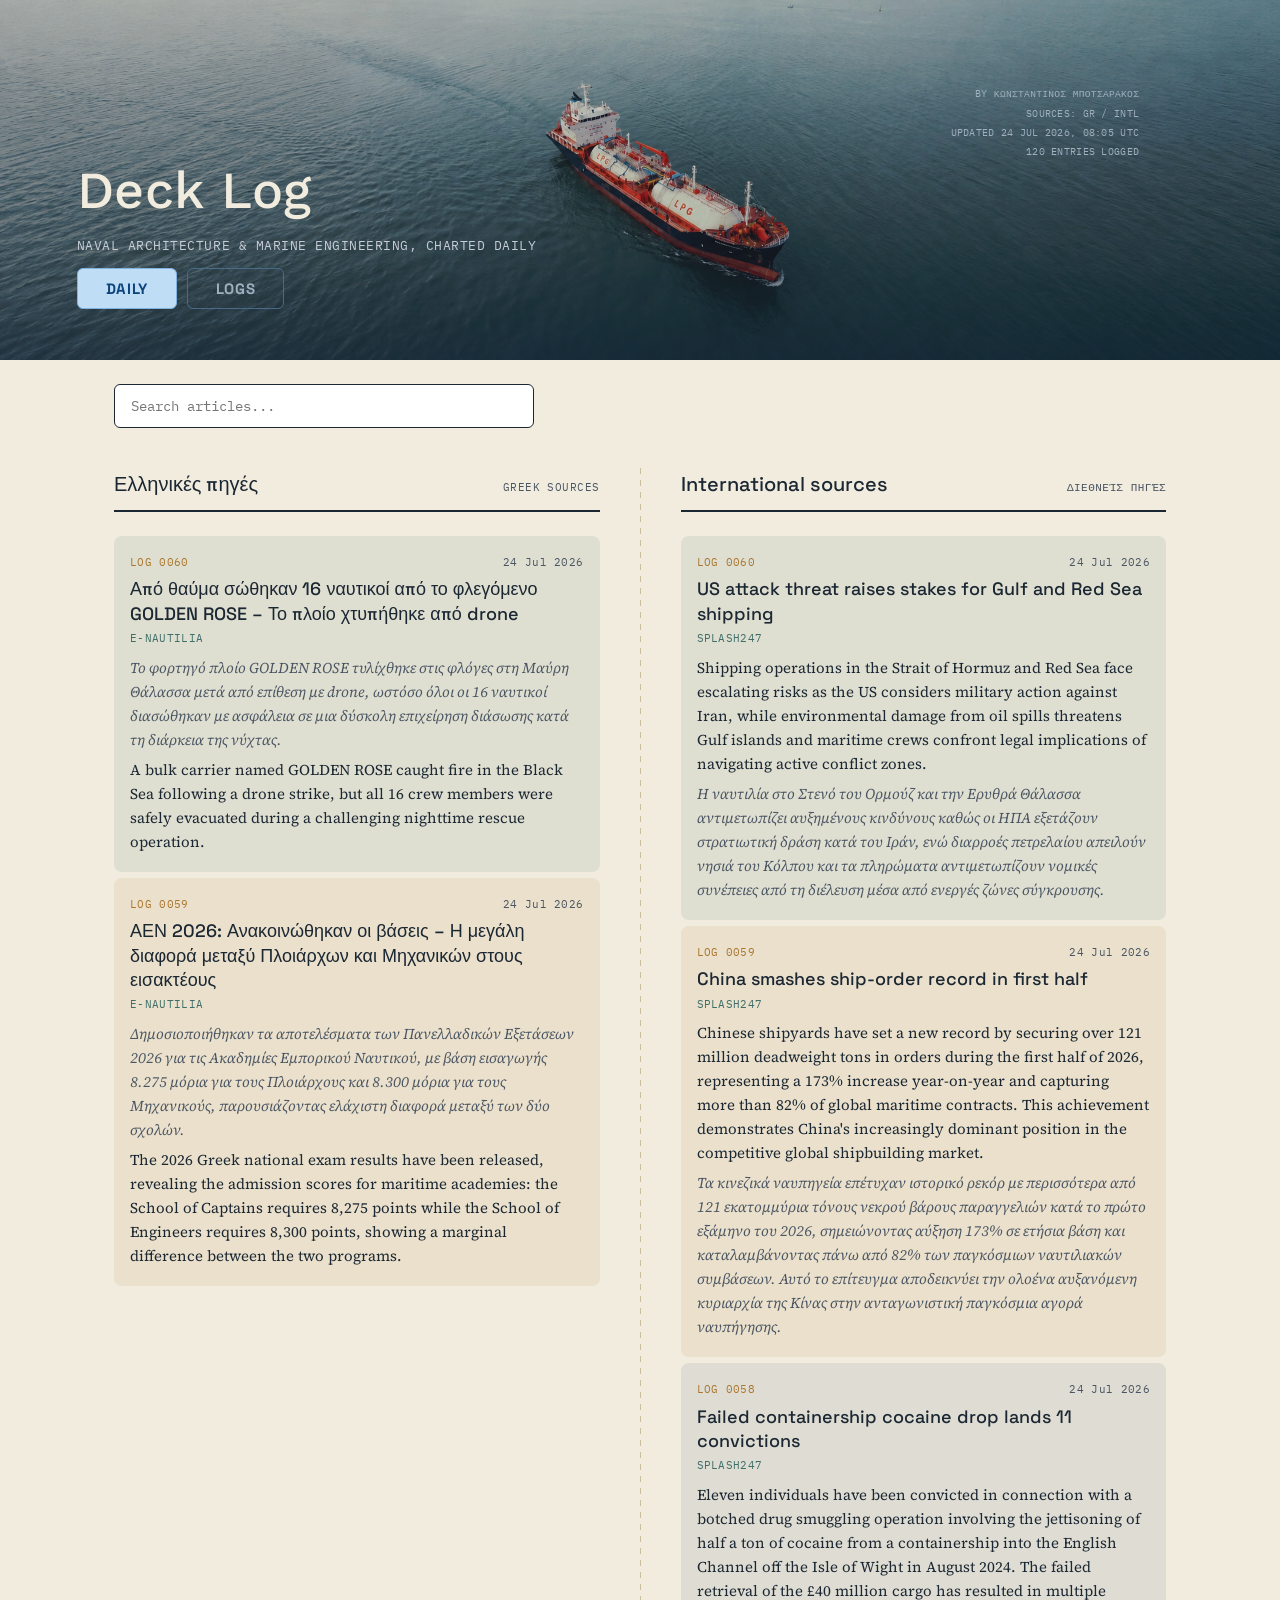
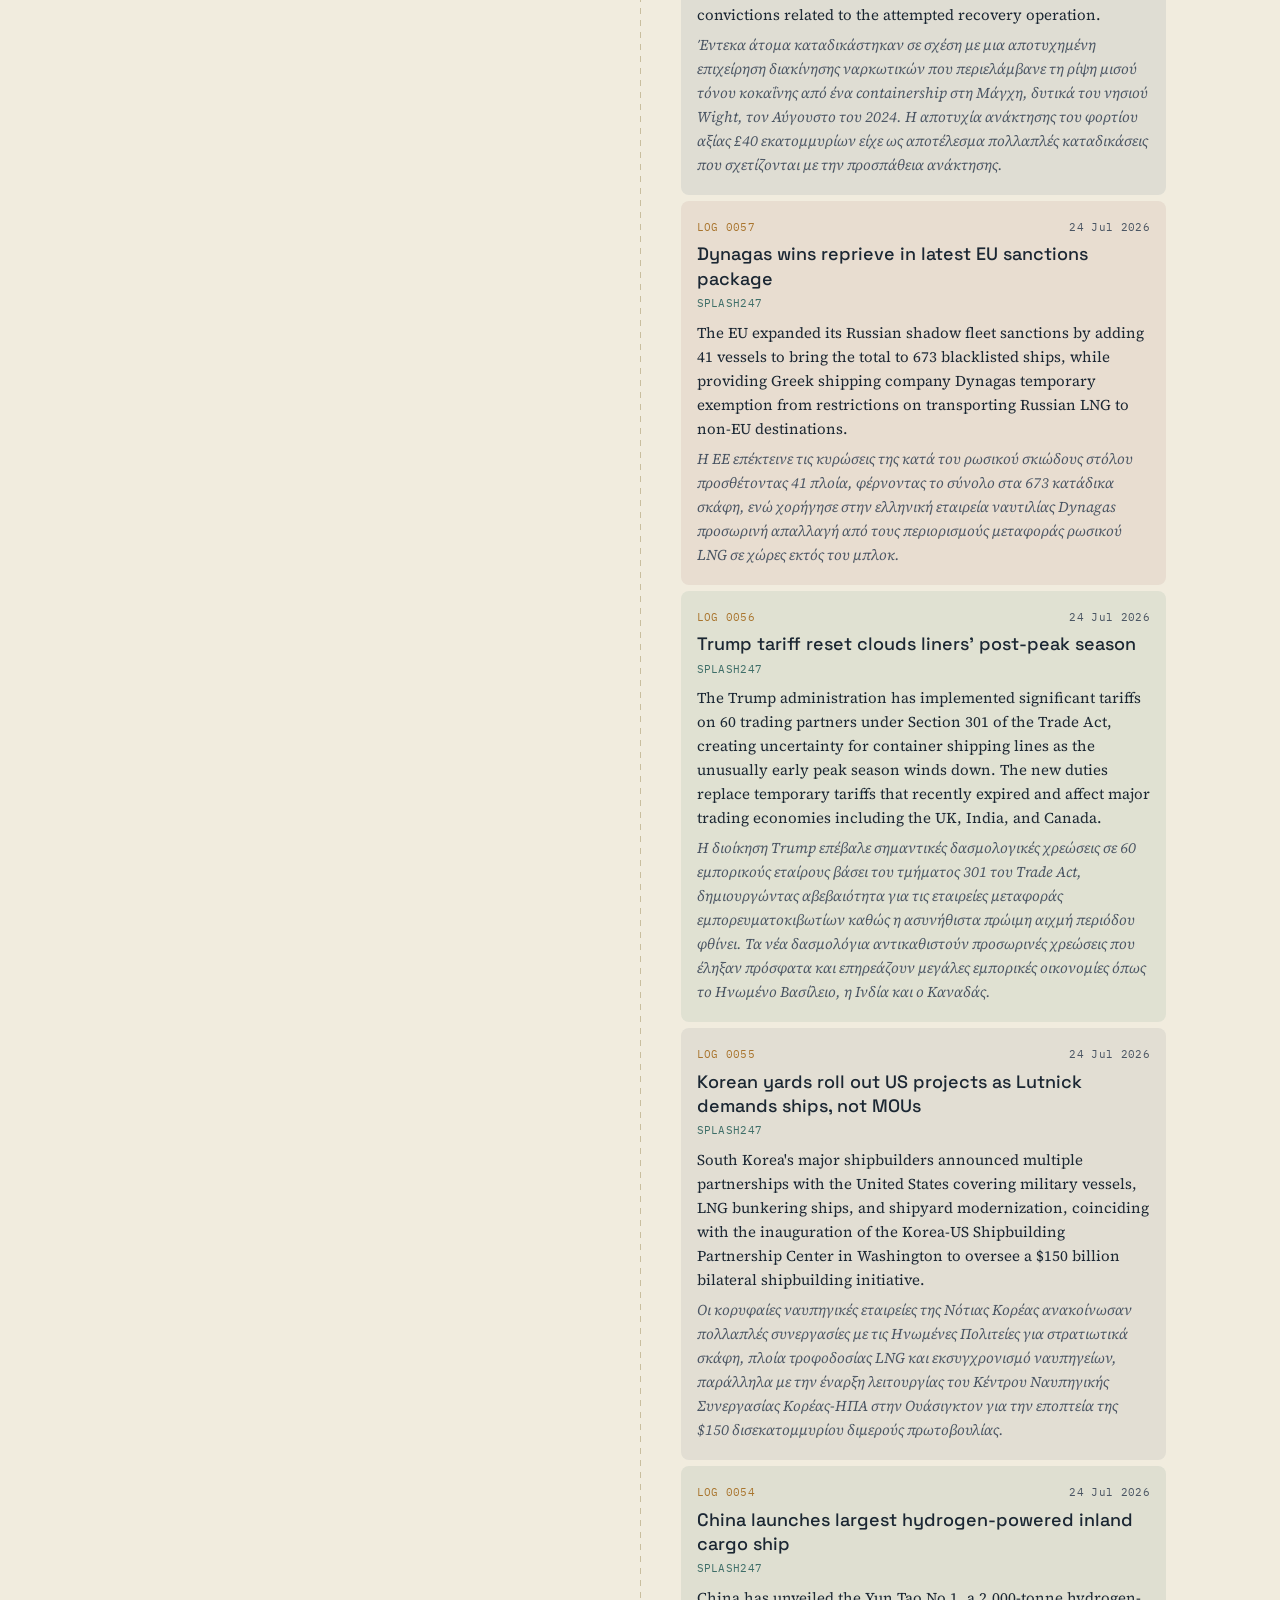
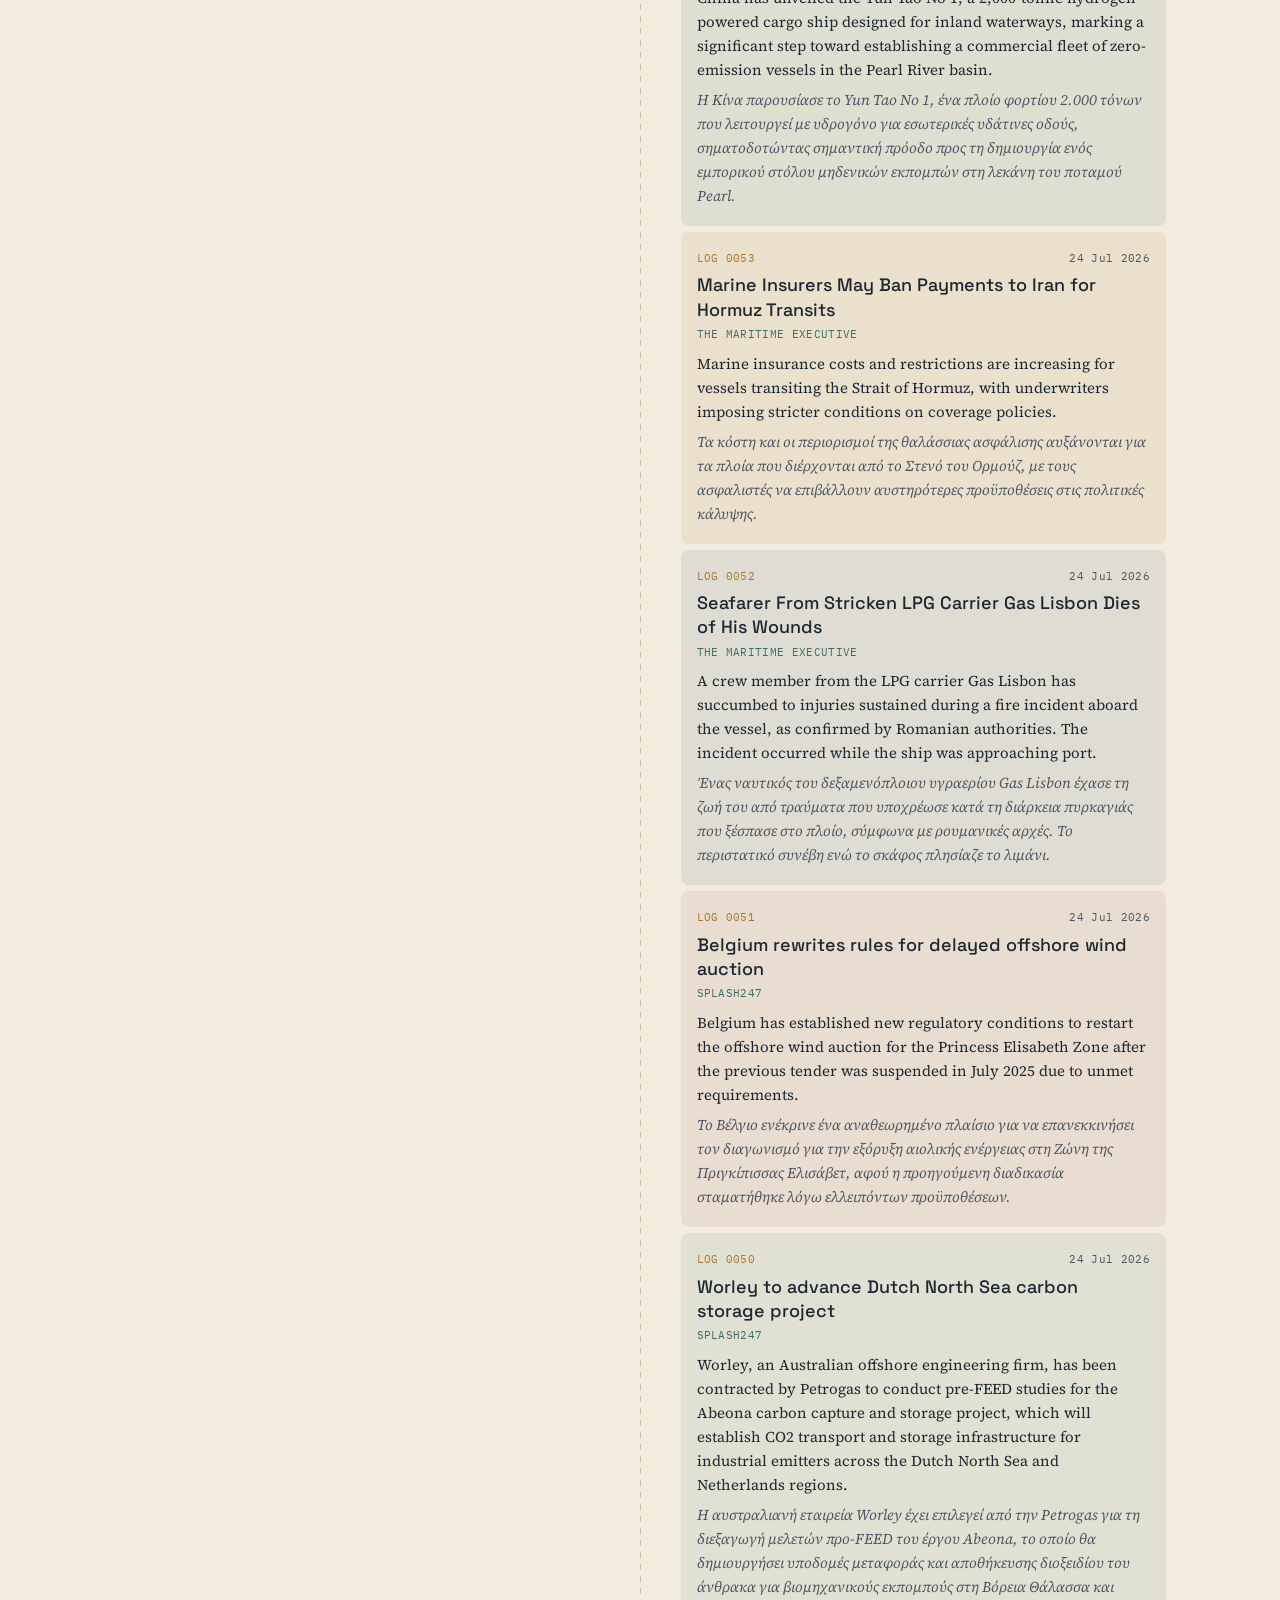
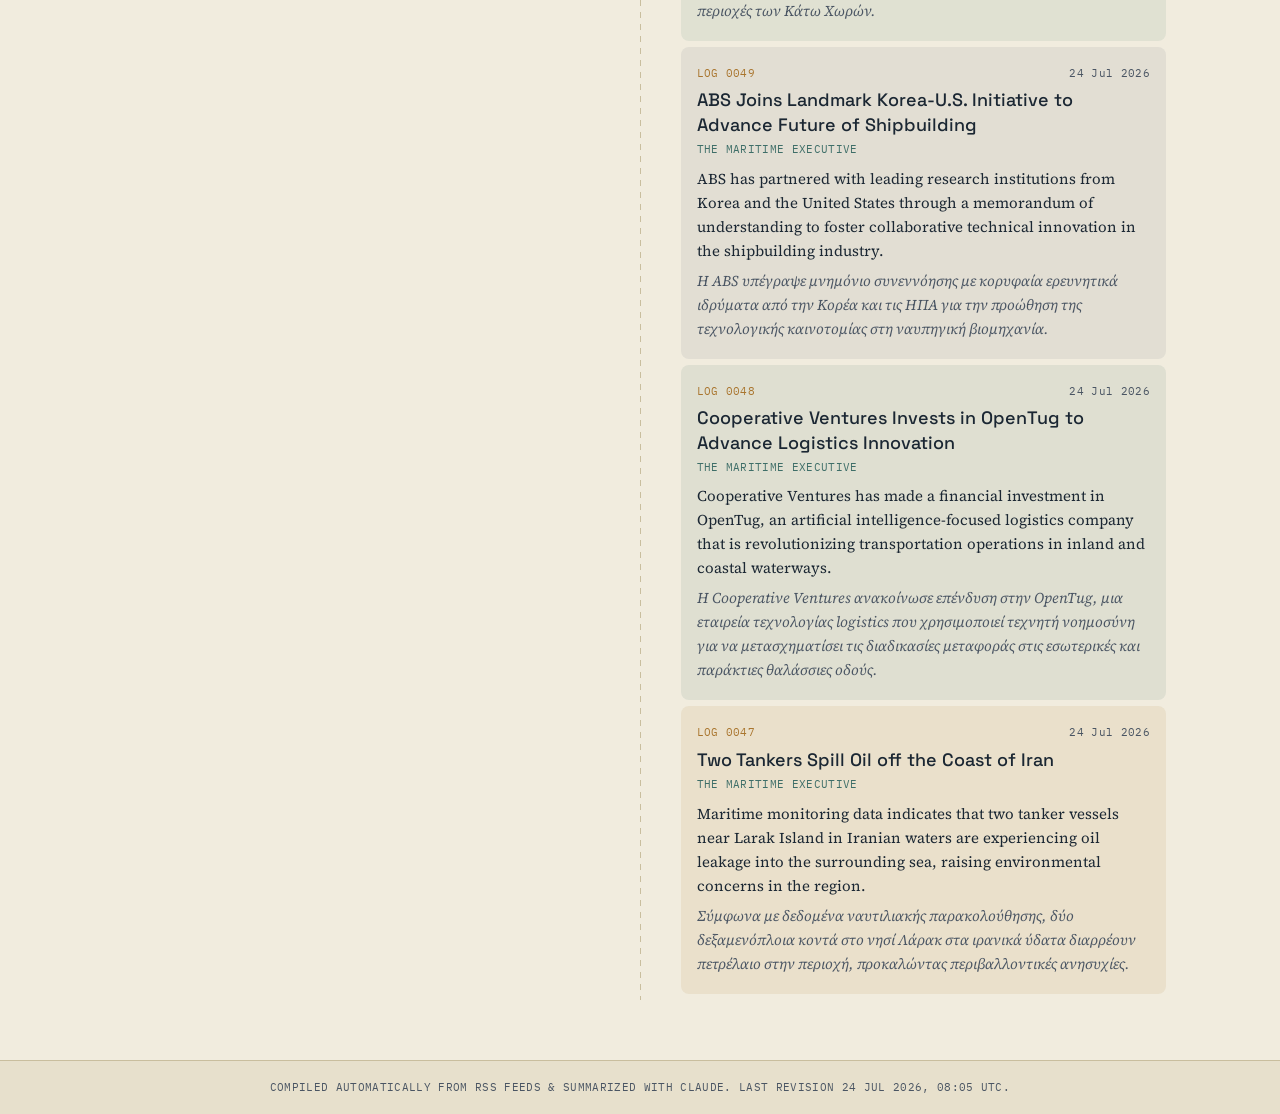
==== commit badeb7df: "Auto-update: fetch new articles and rebuild site" ====
--- a/docs/index.html
+++ b/docs/index.html
@@ -34,7 +34,7 @@
   <div class="titleblock-meta">
     <span>BY ΚΩΝΣΤΑΝΤΙΝΟΣ ΜΠΟΤΣΑΡΑΚΟΣ</span>
     <span>SOURCES: GR / INTL</span>
-    <span>UPDATED 23 Jul 2026, 18:57 UTC</span>
+    <span>UPDATED 24 Jul 2026, 08:05 UTC</span>
     <span>120 ENTRIES LOGGED</span>
   </div>
 
@@ -65,9 +65,240 @@
 
     
       
+      <article class="entry hue-0" data-date="24 Jul 2026">
+        <div class="entry-meta">
+          <span class="entry-no">LOG 0060</span>
+          <span class="entry-date">24 Jul 2026</span>
+        </div>
+        <h3 class="entry-title"><a href="https://e-nautilia.gr/apo-thavma-sothikan-16-naftikoi-flogomeno-golden-rose-drone/" target="_blank" rel="noopener">Από θαύμα σώθηκαν 16 ναυτικοί από το φλεγόμενο GOLDEN ROSE – Το πλοίο χτυπήθηκε από drone</a></h3>
+        <p class="entry-source">e-Nautilia</p>
+        <p class="entry-summary summary-el">Το φορτηγό πλοίο GOLDEN ROSE τυλίχθηκε στις φλόγες στη Μαύρη Θάλασσα μετά από επίθεση με drone, ωστόσο όλοι οι 16 ναυτικοί διασώθηκαν με ασφάλεια σε μια δύσκολη επιχείρηση διάσωσης κατά τη διάρκεια της νύχτας.</p>
+        <p class="entry-summary summary-en">A bulk carrier named GOLDEN ROSE caught fire in the Black Sea following a drone strike, but all 16 crew members were safely evacuated during a challenging nighttime rescue operation.</p>
+      </article>
+      
+      <article class="entry hue-1" data-date="24 Jul 2026">
+        <div class="entry-meta">
+          <span class="entry-no">LOG 0059</span>
+          <span class="entry-date">24 Jul 2026</span>
+        </div>
+        <h3 class="entry-title"><a href="https://e-nautilia.gr/aen-2026-anakoinothikan-oi-vaseis-i-megali-diafora-metaxy-ploiarxon-kai-mixanikon-stous-eisakteous/" target="_blank" rel="noopener">ΑΕΝ 2026: Ανακοινώθηκαν οι βάσεις – Η μεγάλη διαφορά μεταξύ Πλοιάρχων και Μηχανικών στους εισακτέους</a></h3>
+        <p class="entry-source">e-Nautilia</p>
+        <p class="entry-summary summary-el">Δημοσιοποιήθηκαν τα αποτελέσματα των Πανελλαδικών Εξετάσεων 2026 για τις Ακαδημίες Εμπορικού Ναυτικού, με βάση εισαγωγής 8.275 μόρια για τους Πλοιάρχους και 8.300 μόρια για τους Μηχανικούς, παρουσιάζοντας ελάχιστη διαφορά μεταξύ των δύο σχολών.</p>
+        <p class="entry-summary summary-en">The 2026 Greek national exam results have been released, revealing the admission scores for maritime academies: the School of Captains requires 8,275 points while the School of Engineers requires 8,300 points, showing a marginal difference between the two programs.</p>
+      </article>
+      
+      <article class="entry hue-2" data-date="23 Jul 2026">
+        <div class="entry-meta">
+          <span class="entry-no">LOG 0058</span>
+          <span class="entry-date">23 Jul 2026</span>
+        </div>
+        <h3 class="entry-title"><a href="https://www.hellenicshippingnews.com/tankers-make-sharp-u-turns-after-houthi-shipping-threat/" target="_blank" rel="noopener">Tankers make sharp U-turns after Houthi shipping threat</a></h3>
+        <p class="entry-source">Hellenic Shipping News</p>
+        <p class="entry-summary summary-el">Μετά την ανακοίνωση του ναυτικού αποκλεισμού κατά της Σαουδικής Αραβίας από την ομάδα των Χούθι, τουλάχιστον επτά δεξαμενόπλοια έχουν αλλάξει κατεύθυνση κοντά στην Υεμένη, με δεδομένα παρακολούθησης που επιβεβαιώνουν τις απότομες αλλαγές πορείας για πλοία με προορισμό ή αναχώρηση από σαουδικά λιμάνια.</p>
+        <p class="entry-summary summary-en">Following the Houthi group's announcement of a maritime embargo against Saudi Arabia, at least seven oil tankers have reversed course near Yemen, with vessel tracking data confirming the sudden route changes for ships bound to or from Saudi ports.</p>
+      </article>
+      
+      <article class="entry hue-3" data-date="23 Jul 2026">
+        <div class="entry-meta">
+          <span class="entry-no">LOG 0057</span>
+          <span class="entry-date">23 Jul 2026</span>
+        </div>
+        <h3 class="entry-title"><a href="https://www.hellenicshippingnews.com/tanker-newbuilding-orders-piling-up-greek-owners-leading-the-way/" target="_blank" rel="noopener">Tanker Newbuilding Orders Piling Up – Greek Owners Leading The Way</a></h3>
+        <p class="entry-source">Hellenic Shipping News</p>
+        <p class="entry-summary summary-el">Οι παραγγελίες για νέα δεξαμενόπλοια έχουν επιταχυνθεί σημαντικά στο πρώτο εξάμηνο του 2026, με τους Έλληνες εφοπλιστές να ηγούνται αυτής της ανοδικής τάσης. Η αυξημένη δραστηριότητα παραγγελιών αντανακλά ανανεωμένη εμπιστοσύνη στις μακροπρόθεσμες προοπτικές της αγοράς, παρά τις συνεχιζόμενες ανησυχίες σχετικά με κανονιστικές αλλαγές και νέες τεχνολογίες πρόωσης.</p>
+        <p class="entry-summary summary-en">Tanker newbuilding orders have accelerated significantly in the first half of 2026, with Greek shipowners at the forefront of this market surge. The increased ordering activity reflects renewed confidence in long-term market prospects, despite ongoing concerns about regulatory changes and emerging propulsion technologies.</p>
+      </article>
+      
+      <article class="entry hue-4" data-date="23 Jul 2026">
+        <div class="entry-meta">
+          <span class="entry-no">LOG 0056</span>
+          <span class="entry-date">23 Jul 2026</span>
+        </div>
+        <h3 class="entry-title"><a href="https://www.hellenicshippingnews.com/south-asia-capacity-cuts-and-hormuz-closure-boost-freight-rates-to-3-year-highs/" target="_blank" rel="noopener">South Asia capacity cuts and Hormuz closure boost freight rates to 3-year highs</a></h3>
+        <p class="entry-source">Hellenic Shipping News</p>
+        <p class="entry-summary summary-el">Τα ναύλα διακίνησης εμπορευμάτων από τη Νότια Ασία προς τις ΗΠΑ και την Ευρώπη αυξήθηκαν δραματικά κατά περίπου 50% τις τελευταίες δύο εβδομάδες, λόγω της μείωσης της χωρητικότητας και των γεωπολιτικών τάσεων στο Στενό του Ορμούζ. Εν τω μεταξύ, τα ναύλα προς τα λιμάνια της Μέσης Ανατολής παραμένουν υψηλά, τρεις φορές υψηλότερα από τα ιστορικά τους επίπεδα τους τελευταίους τρεις μήνες λόγω της συνεχιζόμενης περιφερειακής αστάθειας.</p>
+        <p class="entry-summary summary-en">Shipping freight rates from South Asia to the US and Europe have increased dramatically by approximately 50% over the past two weeks, driven by capacity reductions and geopolitical tensions in the Strait of Hormuz. Meanwhile, rates to Middle Eastern ports have remained elevated at three times their historical averages for the last quarter due to ongoing regional instability.</p>
+      </article>
+      
+      <article class="entry hue-5" data-date="23 Jul 2026">
+        <div class="entry-meta">
+          <span class="entry-no">LOG 0055</span>
+          <span class="entry-date">23 Jul 2026</span>
+        </div>
+        <h3 class="entry-title"><a href="https://www.hellenicshippingnews.com/uk-maritime-ets-countdown-begins/" target="_blank" rel="noopener">UK maritime ETS countdown begins</a></h3>
+        <p class="entry-source">Hellenic Shipping News</p>
+        <p class="entry-summary summary-el">Από τον Ιούλιο του 2026, το Ηνωμένο Βασίλειο θα ενσωματώσει τη ναυτιλία στο σύστημα εμπορίας εκπομπών του, υποχρεώνοντας τους πλοιοκτήτες να συμμορφωθούν με ένα καθεστώς ευθύνης για τις εκπομπές άνθρακα σε επίπεδο εταιρείας που απαιτεί άμεσες προετοιμασίες.</p>
+        <p class="entry-summary summary-en">Starting July 2026, the UK will incorporate maritime shipping into its Emissions Trading Scheme, requiring operators to comply with a company-level carbon accountability framework that necessitates immediate preparation.</p>
+      </article>
+      
       <article class="entry hue-0" data-date="23 Jul 2026">
         <div class="entry-meta">
-          <span class="entry-no">LOG 0060</span>
+          <span class="entry-no">LOG 0054</span>
+          <span class="entry-date">23 Jul 2026</span>
+        </div>
+        <h3 class="entry-title"><a href="https://www.hellenicshippingnews.com/baltic-dry-index-rises-for-2nd-session/" target="_blank" rel="noopener">Baltic Dry Index Rises for 2nd Session</a></h3>
+        <p class="entry-source">Hellenic Shipping News</p>
+        <p class="entry-summary summary-el">Τα ναύλα συνέχισαν την ανοδική τους τροχιά με το Δείκτη Baltic Dry να ανεβαίνει 0,4% στις 2.725 μονάδες, σημειώνοντας δεύτερη συνεχόμενη συνεδρίαση κερδών. Τα πλοία capesize, που χρησιμοποιούνται κυρίως για τη μεταφορά χύδην εμπορευμάτων όπως ο σίδηρος και ο άνθρακας, εμφάνισαν ιδιαίτερα δυνατή απόδοση, φτάνοντας στην υψηλότερη αποτίμησή τους από τα μέσα Ιουλίου.</p>
+        <p class="entry-summary summary-en">Shipping rates continued their upward momentum with the Baltic Dry Index climbing 0.4% to 2,725, marking its second consecutive session of gains. Capesize vessels, used primarily for transporting bulk commodities like iron ore and coal, saw particularly strong performance, reaching their highest valuation since mid-July.</p>
+      </article>
+      
+      <article class="entry hue-1" data-date="23 Jul 2026">
+        <div class="entry-meta">
+          <span class="entry-no">LOG 0053</span>
+          <span class="entry-date">23 Jul 2026</span>
+        </div>
+        <h3 class="entry-title"><a href="https://www.hellenicshippingnews.com/houthi-threat-to-saudi-port-traffic-adds-fresh-red-sea-shipping-risk-analysts/" target="_blank" rel="noopener">Houthi threat to Saudi port traffic adds fresh Red Sea shipping risk: analysts</a></h3>
+        <p class="entry-source">Hellenic Shipping News</p>
+        <p class="entry-summary summary-el">Οι απειλές των Χούθι κατά των σαουδαραβικών λιμενικών εγκαταστάσεων δημιουργούν πρόσθετους κινδύνους για την παγκόσμια ναυτιλία, επηρεάζοντας ιδιαίτερα το διάδρομο της Ερυθράς Θάλασσας που διακινεί σημαντικό ποσοστό του παγκόσμιου ναυτικού εμπορίου και της κοντέινερ κυκλοφορίας.</p>
+        <p class="entry-summary summary-en">Houthi threats against Saudi Arabian port facilities create additional risks for global shipping, particularly affecting the Red Sea corridor which handles a significant portion of world maritime trade and container transport.</p>
+      </article>
+      
+      <article class="entry hue-2" data-date="23 Jul 2026">
+        <div class="entry-meta">
+          <span class="entry-no">LOG 0052</span>
+          <span class="entry-date">23 Jul 2026</span>
+        </div>
+        <h3 class="entry-title"><a href="https://www.hellenicshippingnews.com/panama-canal-to-temporarily-suspend-period-3-daily-auctions-dry-bulk-markets-weigh-impact/" target="_blank" rel="noopener">Panama Canal to temporarily suspend Period 3 daily auctions; dry bulk markets weigh impact</a></h3>
+        <p class="entry-source">Hellenic Shipping News</p>
+        <p class="entry-summary summary-el">Η Αρχή του Διώρυγος του Παναμά θα διακόψει προσωρινά τις ημερήσιες δημοπρασίες για τις θέσεις περιόδου 3 από τις 25 Ιουλίου προκειμένου να διατηρήσει τις υδάτινες πόρους υπό συνθήκες ξηρασίας, περιορίζοντας τη μέγιστη ημερήσια χωρητικότητα διέλευσης διά των κλειδώματος Panamax.</p>
+        <p class="entry-summary summary-en">The Panama Canal Authority will halt Period 3 daily auctions starting July 25 to conserve water resources amid drought conditions, reducing the maximum daily transit capacity through the Panamax locks.</p>
+      </article>
+      
+      <article class="entry hue-3" data-date="23 Jul 2026">
+        <div class="entry-meta">
+          <span class="entry-no">LOG 0051</span>
+          <span class="entry-date">23 Jul 2026</span>
+        </div>
+        <h3 class="entry-title"><a href="https://www.hellenicshippingnews.com/chinas-shipbuilding-industry-sees-stellar-growth-in-first-6-months-with-new-orders-growing-173-1/" target="_blank" rel="noopener">China’s shipbuilding industry sees stellar growth in first 6 months, with new orders growing 173.1%</a></h3>
+        <p class="entry-source">Hellenic Shipping News</p>
+        <p class="entry-summary summary-el">Ο ναυπηγικός κλάδος της Κίνας παρουσίασε δυναμική ανάπτυξη κατά το πρώτο εξάμηνο του 2026, με τις νέες παραγγελίες να αυξάνονται κατά 173,1% και τη συνολική παραγωγή να φτάνει τα 36,50 εκατομμύρια DWT, σημειώνοντας αύξηση 51,2% σε ετήσια βάση. Η χώρα διατηρεί την κορυφαία της θέση στην παγκόσμια αγορά ναυπήγησης σύμφωνα με επίσημα στοιχεία του υπουργείου Βιομηχανίας και Τεχνολογίας Πληροφοριών.</p>
+        <p class="entry-summary summary-en">China's shipbuilding sector demonstrated robust performance during the first half of 2026, with new order bookings surging by 173.1% and total output reaching 36.50 million DWT, representing a 51.2% increase year-over-year. The country continues to dominate the global shipbuilding market according to official data from China's Ministry of Industry and Information Technology.</p>
+      </article>
+      
+      <article class="entry hue-4" data-date="23 Jul 2026">
+        <div class="entry-meta">
+          <span class="entry-no">LOG 0050</span>
+          <span class="entry-date">23 Jul 2026</span>
+        </div>
+        <h3 class="entry-title"><a href="https://www.hellenicshippingnews.com/gtmaritime-introduces-ai-powered-inbox-intelligence-for-maritime-operations/" target="_blank" rel="noopener">GTMaritime introduces AI-powered inbox intelligence for maritime operations</a></h3>
+        <p class="entry-source">Hellenic Shipping News</p>
+        <p class="entry-summary summary-el">Η GTMaritime παρουσίασε ένα σύστημα τεχνητής νοημοσύνης για τη διαχείριση ηλεκτρονικών μηνυμάτων, το οποίο βοηθά τα πληρώματα των πλοίων και τις ακτάδες ομάδες να εντοπίζουν και να προτεραιοποιούν τις κρίσιμες λειτουργικές επικοινωνίες μέσα στο μεγάλο όγκο των καθημερινών μηνυμάτων.</p>
+        <p class="entry-summary summary-en">GTMaritime has developed an AI-based email management system to help maritime crews and shore-based teams efficiently prioritize critical operational communications amid the high volume of daily messages they receive.</p>
+      </article>
+      
+      <article class="entry hue-5" data-date="23 Jul 2026">
+        <div class="entry-meta">
+          <span class="entry-no">LOG 0049</span>
+          <span class="entry-date">23 Jul 2026</span>
+        </div>
+        <h3 class="entry-title"><a href="https://www.hellenicshippingnews.com/china-restarts-lng-re-exports-on-sufficient-summer-supply-stronger-jkm/" target="_blank" rel="noopener">China restarts LNG re-exports on sufficient summer supply, stronger JKM</a></h3>
+        <p class="entry-source">Hellenic Shipping News</p>
+        <p class="entry-summary summary-el">Η Κίνα ανέκαμψε τις εξαγωγές LNG μετά από παύση τριών μηνών, ενισχυμένη από τις βελτιωμένες τιμές spot στη Βορειοανατολική Ασία και τη χαμηλότερη από τις προσδοκώμενες εγχώσια ζήτηση, καθιστώντας τις διεθνείς πωλήσεις οικονομικά πιο ελκυστικές. Η επανέναρξη αντικατοπτρίζει συνθήκες αγοράς που ευνοούν το διεθνές εμπόριο LNG έναντι της εγχώσιας διανομής.</p>
+        <p class="entry-summary summary-en">China has resumed LNG re-exports following a three-month hiatus, driven by improved Northeast Asian spot prices and lower-than-anticipated domestic consumption, making overseas sales more economically attractive. The restart reflects market conditions favoring international LNG trade over domestic distribution.</p>
+      </article>
+      
+      <article class="entry hue-0" data-date="23 Jul 2026">
+        <div class="entry-meta">
+          <span class="entry-no">LOG 0048</span>
+          <span class="entry-date">23 Jul 2026</span>
+        </div>
+        <h3 class="entry-title"><a href="https://www.hellenicshippingnews.com/greater-fuel-oil-sales-raise-antwerp-bruges-bunker-volumes/" target="_blank" rel="noopener">Greater fuel oil sales raise Antwerp-Bruges bunker volumes</a></h3>
+        <p class="entry-source">Hellenic Shipping News</p>
+        <p class="entry-summary summary-el">Το λιμάνι Αμβέρσας-Μπρυζ κατέγραψε πωλήσεις καυσίμου 2 εκατομμυρίων τόνων στο δεύτερο τρίμηνο, με αύξηση 3% σε ετήσια βάση, παρόλο που οι όγκοι μειώθηκαν ελαφρώς σε τριμηνιαία σύγκριση. Το λιμάνι επιβεβαίωσε τη θέση του ως το δεύτερο μεγαλύτερο κέντρο καυσίμων στον κόσμο, ξεπεράσοντας το Ρότερνταμ στο προηγούμενο τρίμηνο.</p>
+        <p class="entry-summary summary-en">The Antwerp-Bruges port achieved 2 million metric tons of bunker fuel sales in Q2, representing a 3% year-over-year increase, though volumes declined slightly quarter-over-quarter. The port has secured its position as the world's second-largest bunkering hub, surpassing Rotterdam in the previous quarter.</p>
+      </article>
+      
+      <article class="entry hue-1" data-date="23 Jul 2026">
+        <div class="entry-meta">
+          <span class="entry-no">LOG 0047</span>
+          <span class="entry-date">23 Jul 2026</span>
+        </div>
+        <h3 class="entry-title"><a href="https://www.hellenicshippingnews.com/port-of-rotterdam-remains-resilient-in-an-uncertain-world/" target="_blank" rel="noopener">Port of Rotterdam remains resilient in an uncertain world</a></h3>
+        <p class="entry-source">Hellenic Shipping News</p>
+        <p class="entry-summary summary-el">Το λιμάνι του Ρότερνταμ παρουσίασε μικρή αύξηση στο πρώτο εξάμηνο του 2026, με το συνολικό φορτίο να φτάνει τους 212,0 εκατομμύρια τόνους, ενώ τα τμήματα του ξηρού και υγρού φορτίου σημείωσαν ισχυρότερες επιδόσεις με αύξηση 1,7% και 2,4% αντίστοιχα.</p>
+        <p class="entry-summary summary-en">Rotterdam Port demonstrated modest growth in the first half of 2026, with overall cargo throughput increasing marginally to 212.0 million tonnes, while dry bulk and liquid bulk segments showed stronger performance with gains of 1.7% and 2.4% respectively.</p>
+      </article>
+      
+      <article class="entry hue-2" data-date="23 Jul 2026">
+        <div class="entry-meta">
+          <span class="entry-no">LOG 0046</span>
+          <span class="entry-date">23 Jul 2026</span>
+        </div>
+        <h3 class="entry-title"><a href="https://www.hellenicshippingnews.com/port-of-long-beach-marad-sign-first-of-its-kind-partnership-agreement-on-nuclear-energy-in-maritime/" target="_blank" rel="noopener">Port of Long Beach, MARAD Sign First-of-its-Kind Partnership Agreement on Nuclear Energy in Maritime</a></h3>
+        <p class="entry-source">Hellenic Shipping News</p>
+        <p class="entry-summary summary-el">Το λιμάνι του Long Beach έγινε το πρώτο αμερικανικό λιμάνι που υπογράφει συμφωνία συνεργασίας με το MARAD για την ανάπτυξη τεχνολογίας μικρών διαμορφώσιμων αντιδραστήρων που θα τροφοδοτούν εμπορικά πλοία και θαλάσσια περιουσιακά στοιχεία. Η ιστορική αυτή συμφωνία αντιπροσωπεύει ένα σημαντικό βήμα προς την υιοθέτηση πυρηνικής ενέργειας στον ναυτιλιακό τομέα.</p>
+        <p class="entry-summary summary-en">The Port of Long Beach has become the first U.S. port to partner with MARAD to explore small modular reactor technology for powering commercial vessels and maritime infrastructure. This groundbreaking agreement marks a significant step toward adopting nuclear energy solutions in the maritime sector.</p>
+      </article>
+      
+      <article class="entry hue-3" data-date="23 Jul 2026">
+        <div class="entry-meta">
+          <span class="entry-no">LOG 0045</span>
+          <span class="entry-date">23 Jul 2026</span>
+        </div>
+        <h3 class="entry-title"><a href="https://www.hellenicshippingnews.com/antwerp-bruges-biofuel-volumes-slump-year-on-year/" target="_blank" rel="noopener">Antwerp-Bruges’ biofuel volumes slump year-on-year</a></h3>
+        <p class="entry-source">Hellenic Shipping News</p>
+        <p class="entry-summary summary-el">Το λιμάνι Αμβέρσας-Μπριζ σημείωσε σημαντική μείωση 36% στους όγκους βιοκαυσίμων κατά το δεύτερο τρίμηνο, με μείωση στα 27.000 μετρικούς τόνους, ενώ το μερίδιο των βιοκαυσίμων στη συνολική κατανάλωση καυσίμων πλοίων υποχώρησε από 2% σε 1%.</p>
+        <p class="entry-summary summary-en">The Port of Antwerp-Bruges experienced a significant 36% decline in biofuel bunkering volumes during the second quarter, falling to 27,000 metric tons, with biofuel's market share dropping from 2% to 1% of total bunker fuel consumption.</p>
+      </article>
+      
+      <article class="entry hue-4" data-date="23 Jul 2026">
+        <div class="entry-meta">
+          <span class="entry-no">LOG 0044</span>
+          <span class="entry-date">23 Jul 2026</span>
+        </div>
+        <h3 class="entry-title"><a href="https://www.hellenicshippingnews.com/the-port-of-bilbao-has-seen-the-largest-tear-on-year-increase-in-recent-years/" target="_blank" rel="noopener">The Port of Bilbao has seen the largest tear-on-year increase in recent years</a></h3>
+        <p class="entry-source">Hellenic Shipping News</p>
+        <p class="entry-summary summary-el">Το λιμάνι της Μπιλμπάο κατέγραψε εντυπωσιακή ανάπτυξη κατά το πρώτο εξάμηνο του έτους, χειριζόμενο περισσότερους από 17,3 εκατομμύρια τόνους φορτίου με αύξηση 12,3% σε σχέση με την αντίστοιχη περίοδο του 2023, σημειώνοντας τη δυνατότερη ετήσια απόδοση στην αρχή του έτους των τελευταίων δύο δεκαετιών.</p>
+        <p class="entry-summary summary-en">The Port of Bilbao achieved remarkable growth in the first half of the year, processing over 17.3 million tonnes of cargo with a 12.3% increase compared to the same period in 2023, marking the strongest year-on-year performance at the start of a year in more than two decades.</p>
+      </article>
+      
+      <article class="entry hue-5" data-date="23 Jul 2026">
+        <div class="entry-meta">
+          <span class="entry-no">LOG 0043</span>
+          <span class="entry-date">23 Jul 2026</span>
+        </div>
+        <h3 class="entry-title"><a href="https://www.hellenicshippingnews.com/iron-ore-rises-after-2-week-lows/" target="_blank" rel="noopener">Iron Ore Rises After 2-Week Lows</a></h3>
+        <p class="entry-source">Hellenic Shipping News</p>
+        
+        <p class="entry-summary summary-en">Iron ore futures hovered above CNY 750 per ton, recovering after touching two-week lows as resilient Chinese steel production and robust import demand supported prices despite weakness in the property sector. China&#8217;s crude steel output averaged 2.79 million tons per day in </p>
+      </article>
+      
+      <article class="entry hue-0" data-date="23 Jul 2026">
+        <div class="entry-meta">
+          <span class="entry-no">LOG 0042</span>
+          <span class="entry-date">23 Jul 2026</span>
+        </div>
+        <h3 class="entry-title"><a href="https://www.hellenicshippingnews.com/vales-production-and-sales-in-2q26/" target="_blank" rel="noopener">Vale’s production and sales in 2Q26</a></h3>
+        <p class="entry-source">Hellenic Shipping News</p>
+        <p class="entry-summary summary-el">Η Vale παρουσίασε ισχυρά λειτουργικά αποτελέσματα στο δεύτερο τρίμηνο του 2026, με αυξημένη παραγωγή σε όλες τις κύριες τομείς εμπορευμάτων. Η παραγωγή σιδηρομεταλλεύματος έφτασε τα υψηλότερα επίπεδα του δεύτερου τριμήνου από το 2018, ενώ χαλκό και νικέλιο κατέγραψαν σημαντικές ετήσιες αυξήσεις.</p>
+        <p class="entry-summary summary-en">Vale demonstrated robust operational results in the second quarter of 2026, achieving increased output across all major commodity divisions. Iron ore production reached its highest second-quarter levels since 2018, while copper and nickel outputs also posted significant year-over-year gains, with copper hitting its best Q2 performance since 2017.</p>
+      </article>
+      
+      <article class="entry hue-1" data-date="23 Jul 2026">
+        <div class="entry-meta">
+          <span class="entry-no">LOG 0041</span>
+          <span class="entry-date">23 Jul 2026</span>
+        </div>
+        <h3 class="entry-title"><a href="https://www.hellenicshippingnews.com/coal-holds-near-1-month-high/" target="_blank" rel="noopener">Coal Holds Near 1-Month High</a></h3>
+        <p class="entry-source">Hellenic Shipping News</p>
+        <p class="entry-summary summary-el">Οι τιμές του θερμικού άνθρακα παρέμειναν σταθερές γύρω στα $131 ανά τόνο στα τέλη Ιουλίου, υποστηριζόμενες από διαταραχές στην παραγωγή της Ινδονησίας όπου η ξηρασία δυσχέρανε τη μεταφορά φορτίου μέσω του ποταμού Barito, ενός κρίσιμου δρόμου εξαγωγής άνθρακα.</p>
+        <p class="entry-summary summary-en">Thermal coal prices remained steady around $131 per tonne in late July, supported by supply disruptions in Indonesia where drought conditions hindered barge transportation along the Barito River, a critical coal export route.</p>
+      </article>
+      
+      <article class="entry hue-2" data-date="23 Jul 2026">
+        <div class="entry-meta">
+          <span class="entry-no">LOG 0040</span>
+          <span class="entry-date">23 Jul 2026</span>
+        </div>
+        <h3 class="entry-title"><a href="https://www.hellenicshippingnews.com/looking-inward-may-not-strengthen-indias-steel-industry-for-global-competition/" target="_blank" rel="noopener">Looking inward may not strengthen India’s steel industry for global competition</a></h3>
+        <p class="entry-source">Hellenic Shipping News</p>
+        <p class="entry-summary summary-el">Οι ινδικές χαλυβουργίες στρέφονται προς την εγχώρια αγορά για να αντισταθμίσουν την πτώση των εξαγωγών λόγω αυστηρότερων εμπορικών περιορισμών στην Ευρώπη και τη Βρετανία, ωστόσο η εσωτερική ζήτηση ενδέχεται να μην επαρκεί για την ανάκαμψη. Ο κλάδος αντιμετωπίζει αυξανόμενο ανταγωνισμό από φθηνότερο κινεζικό χάλυβα, απειλώντας την κερδοφορία και την παγκόσμια ανταγωνιστικότητα.</p>
+        <p class="entry-summary summary-en">Indian steelmakers are redirecting focus toward domestic markets as exports face headwinds from stricter import policies in Europe and Britain, but domestic demand may provide insufficient growth to offset the decline. The industry faces intensifying competition from cheaper Chinese steel, threatening profitability and global competitiveness.</p>
+      </article>
+      
+      <article class="entry hue-3" data-date="23 Jul 2026">
+        <div class="entry-meta">
+          <span class="entry-no">LOG 0039</span>
           <span class="entry-date">23 Jul 2026</span>
         </div>
         <h3 class="entry-title"><a href="https://e-nautilia.gr/case-study-asfales-agkurovolio-metatrapike-se-pagida/" target="_blank" rel="noopener">Case Study: Όταν το ασφαλές αγκυροβόλιο μετατράπηκε σε παγίδα – Πώς ένα φορτηγό πλοίο κόπηκε στα δύο</a></h3>
@@ -76,9 +307,9 @@
         <p class="entry-summary summary-en">This case study examines how a cargo vessel was split in two when safe anchoring conditions unexpectedly became hazardous, highlighting the critical importance of anticipatory decision-making and timely interventions in maritime risk management.</p>
       </article>
       
-      <article class="entry hue-1" data-date="23 Jul 2026">
-        <div class="entry-meta">
-          <span class="entry-no">LOG 0059</span>
+      <article class="entry hue-4" data-date="23 Jul 2026">
+        <div class="entry-meta">
+          <span class="entry-no">LOG 0038</span>
           <span class="entry-date">23 Jul 2026</span>
         </div>
         <h3 class="entry-title"><a href="https://e-nautilia.gr/apo-ti-megalyteri-katasxesi-kokainis-stin-polisi-tou-ploiou-gia-1-dolario/" target="_blank" rel="noopener">Από τη μεγαλύτερη κατάσχεση κοκαΐνης… στην πώληση του πλοίου για 1 δολάριο</a></h3>
@@ -87,9 +318,9 @@
         <p class="entry-summary summary-en">The cargo vessel MV Matthew, which was involved in Ireland's largest cocaine seizure approximately two years ago, has been sold for just one dollar to a new owner.</p>
       </article>
       
-      <article class="entry hue-2" data-date="23 Jul 2026">
-        <div class="entry-meta">
-          <span class="entry-no">LOG 0058</span>
+      <article class="entry hue-5" data-date="23 Jul 2026">
+        <div class="entry-meta">
+          <span class="entry-no">LOG 0037</span>
           <span class="entry-date">23 Jul 2026</span>
         </div>
         <h3 class="entry-title"><a href="https://www.hellenicshippingnews.com/diana-shipping-inc-announces-direct-continuation-of-time-charter-contract-for-m-v-atalandi-with-stone-shipping/" target="_blank" rel="noopener">Diana Shipping Inc. Announces Direct Continuation of Time Charter Contract for m/v Atalandi with Stone Shipping</a></h3>
@@ -98,9 +329,9 @@
         <p class="entry-summary summary-en">Diana Shipping Inc. has extended its time charter agreement with Stone Shipping Ltd for the Ice Class Panamax bulk carrier m/v Atalandi, continuing their commercial partnership for dry bulk operations.</p>
       </article>
       
-      <article class="entry hue-3" data-date="23 Jul 2026">
-        <div class="entry-meta">
-          <span class="entry-no">LOG 0057</span>
+      <article class="entry hue-0" data-date="23 Jul 2026">
+        <div class="entry-meta">
+          <span class="entry-no">LOG 0036</span>
           <span class="entry-date">23 Jul 2026</span>
         </div>
         <h3 class="entry-title"><a href="https://www.hellenicshippingnews.com/nordic-american-tankers-ltd-an-optimistic-summer-message-from-nat/" target="_blank" rel="noopener">Nordic American Tankers Ltd – An optimistic summer message from NAT</a></h3>
@@ -109,9 +340,9 @@
         <p class="entry-summary summary-en">Nordic American Tankers Ltd reports robust market conditions for tanker vessels, with management expecting sustained demand for at least one to two years driven by unprecedented global energy geopolitical shifts.</p>
       </article>
       
-      <article class="entry hue-4" data-date="23 Jul 2026">
-        <div class="entry-meta">
-          <span class="entry-no">LOG 0056</span>
+      <article class="entry hue-1" data-date="23 Jul 2026">
+        <div class="entry-meta">
+          <span class="entry-no">LOG 0035</span>
           <span class="entry-date">23 Jul 2026</span>
         </div>
         <h3 class="entry-title"><a href="https://www.hellenicshippingnews.com/hot-port-news-from-gac-384/" target="_blank" rel="noopener">HOT PORT NEWS from GAC</a></h3>
@@ -120,9 +351,9 @@
         <p class="entry-summary summary-en">GAC highlights Aqaba port in Jordan as a key logistics hub offering efficient cargo connections between the Red Sea and major destinations including the Gulf Cooperation Council states, the Levant region, and Iraq.</p>
       </article>
       
-      <article class="entry hue-5" data-date="23 Jul 2026">
-        <div class="entry-meta">
-          <span class="entry-no">LOG 0055</span>
+      <article class="entry hue-2" data-date="23 Jul 2026">
+        <div class="entry-meta">
+          <span class="entry-no">LOG 0034</span>
           <span class="entry-date">23 Jul 2026</span>
         </div>
         <h3 class="entry-title"><a href="https://e-nautilia.gr/i-ellada-mplokare-tis-kyroseis-gia-to-rosiko-lng-ti-allazei-gia-ta-lng-carriers/" target="_blank" rel="noopener">Η Ελλάδα μπλόκαρε τις κυρώσεις για το ρωσικό LNG – Τι αλλάζει για τα LNG carriers</a></h3>
@@ -131,9 +362,9 @@
         <p class="entry-summary summary-en">Greece blocked approval of a new EU sanctions package until securing an exemption for Russian LNG transportation to third countries. The resulting compromise allows European LNG carriers to conditionally continue operating in this market segment.</p>
       </article>
       
-      <article class="entry hue-0" data-date="23 Jul 2026">
-        <div class="entry-meta">
-          <span class="entry-no">LOG 0054</span>
+      <article class="entry hue-3" data-date="23 Jul 2026">
+        <div class="entry-meta">
+          <span class="entry-no">LOG 0033</span>
           <span class="entry-date">23 Jul 2026</span>
         </div>
         <h3 class="entry-title"><a href="https://www.hellenicshippingnews.com/baltic-dry-index-climbs-to-2725-up-10-points/" target="_blank" rel="noopener">Baltic Dry Index climbs to 2725 up 10 points</a></h3>
@@ -142,9 +373,9 @@
         <p class="entry-summary summary-en">The Baltic Dry Index, a key indicator of global shipping costs for bulk commodities like coal, grain, and iron ore, increased by 10 points to 2725 on July 23, 2026. This daily metric, compiled by the Baltic Exchange in London based on worldwide shipping agent reports, reflects market conditions for dry bulk transportation.</p>
       </article>
       
-      <article class="entry hue-1" data-date="23 Jul 2026">
-        <div class="entry-meta">
-          <span class="entry-no">LOG 0053</span>
+      <article class="entry hue-4" data-date="23 Jul 2026">
+        <div class="entry-meta">
+          <span class="entry-no">LOG 0032</span>
           <span class="entry-date">23 Jul 2026</span>
         </div>
         <h3 class="entry-title"><a href="https://e-nautilia.gr/elliniko-paradoxo-zefyros-skiathos-glossa-den-epitrepetai-metafora-epivaton/" target="_blank" rel="noopener">Ελληνικό παράδοξο: Το «Ζέφυρος» πιάνει Σκιάθο και Γλώσσα, αλλά δεν επιτρέπεται να μεταφέρει επιβάτες μεταξύ τους</a></h3>
@@ -153,9 +384,9 @@
         <p class="entry-summary summary-en">A ministerial decision in Greece has created an unusual regulatory situation where the passenger vessel Zephyros is permitted to call at both Skiathos and Glossa on Skopelos during its regular service, yet passengers are prohibited from traveling between these two ports on the same vessel.</p>
       </article>
       
-      <article class="entry hue-2" data-date="23 Jul 2026">
-        <div class="entry-meta">
-          <span class="entry-no">LOG 0052</span>
+      <article class="entry hue-5" data-date="23 Jul 2026">
+        <div class="entry-meta">
+          <span class="entry-no">LOG 0031</span>
           <span class="entry-date">23 Jul 2026</span>
         </div>
         <h3 class="entry-title"><a href="https://e-nautilia.gr/sygkrousi-sti-souda-thesi-pepen-naftiko-atychima/" target="_blank" rel="noopener">Σύγκρουση στη Σούδα: Η θέση της ΠΕΠΕΝ για το ναυτικό ατύχημα</a></h3>
@@ -164,9 +395,9 @@
         <p class="entry-summary summary-en">The Greek Union of Merchant Navy Masters has called for the completion of an official investigation into a maritime collision involving the vessels ELYROS and IOSIF K. in the port of Souda before any liability is assigned.</p>
       </article>
       
-      <article class="entry hue-3" data-date="23 Jul 2026">
-        <div class="entry-meta">
-          <span class="entry-no">LOG 0051</span>
+      <article class="entry hue-0" data-date="23 Jul 2026">
+        <div class="entry-meta">
+          <span class="entry-no">LOG 0030</span>
           <span class="entry-date">23 Jul 2026</span>
         </div>
         <h3 class="entry-title"><a href="https://www.hellenicshippingnews.com/two-days-after-the-houthi-blockade-announcement-the-red-sea-split-in-two/" target="_blank" rel="noopener">Two Days After the Houthi Blockade Announcement, the Red Sea Split in Two</a></h3>
@@ -175,9 +406,9 @@
         <p class="entry-summary summary-en">Following the Houthis' July 20 naval blockade declaration against Saudi Arabia and Iranian attacks on tankers in the Strait of Hormuz, shipping markets rapidly bifurcated into two distinct flows, with commercial vessels retreating from the Red Sea corridor amid escalating regional tensions.</p>
       </article>
       
-      <article class="entry hue-4" data-date="23 Jul 2026">
-        <div class="entry-meta">
-          <span class="entry-no">LOG 0050</span>
+      <article class="entry hue-1" data-date="23 Jul 2026">
+        <div class="entry-meta">
+          <span class="entry-no">LOG 0029</span>
           <span class="entry-date">23 Jul 2026</span>
         </div>
         <h3 class="entry-title"><a href="https://www.hellenicshippingnews.com/houthis-claim-attack-on-oil-tankers-as-us-launches-more-strikes-on-iran/" target="_blank" rel="noopener">Houthis claim attack on oil tankers as US launches more strikes on Iran</a></h3>
@@ -186,9 +417,9 @@
         <p class="entry-summary summary-en">Yemeni Houthi forces have targeted Saudi-operated oil tankers operating in the Red Sea, while the United States continues military operations against Iran with its 12th consecutive night of strikes that have resulted in casualties and caused a vessel fire in a strategically sensitive maritime corridor.</p>
       </article>
       
-      <article class="entry hue-5" data-date="23 Jul 2026">
-        <div class="entry-meta">
-          <span class="entry-no">LOG 0049</span>
+      <article class="entry hue-2" data-date="23 Jul 2026">
+        <div class="entry-meta">
+          <span class="entry-no">LOG 0028</span>
           <span class="entry-date">23 Jul 2026</span>
         </div>
         <h3 class="entry-title"><a href="https://www.hellenicshippingnews.com/four-drone-strikes-in-four-days-hit-tankers-carrying-kazakhstans-oil/" target="_blank" rel="noopener">Four drone strikes in four days hit tankers carrying Kazakhstan’s oil</a></h3>
@@ -197,9 +428,9 @@
         <p class="entry-summary summary-en">Multiple drone attacks targeted tankers transporting Kazakhstani crude oil through the Black Sea over a four-day period, prompting official condemnation from Astana. The disruptions threaten a critical export corridor that handles approximately 80% of Kazakhstan's oil shipments and over 1% of global oil supply.</p>
       </article>
       
-      <article class="entry hue-0" data-date="23 Jul 2026">
-        <div class="entry-meta">
-          <span class="entry-no">LOG 0048</span>
+      <article class="entry hue-3" data-date="23 Jul 2026">
+        <div class="entry-meta">
+          <span class="entry-no">LOG 0027</span>
           <span class="entry-date">23 Jul 2026</span>
         </div>
         <h3 class="entry-title"><a href="https://www.hellenicshippingnews.com/abs-grants-aip-for-nuclear-powered-15k-teu-containership-developed-with-kriso-and-kaeri/" target="_blank" rel="noopener">ABS Grants AIP for Nuclear-Powered 15K TEU Containership Developed with KRISO and KAERI</a></h3>
@@ -208,9 +439,9 @@
         <p class="entry-summary summary-en">ABS has issued approval in principle for a conceptual design of a 15,000 TEU containership powered by a small modular reactor, developed jointly by Korean research institutes KRISO and KAERI. This represents a significant advancement in exploring nuclear propulsion technology for large container vessels.</p>
       </article>
       
-      <article class="entry hue-1" data-date="23 Jul 2026">
-        <div class="entry-meta">
-          <span class="entry-no">LOG 0047</span>
+      <article class="entry hue-4" data-date="23 Jul 2026">
+        <div class="entry-meta">
+          <span class="entry-no">LOG 0026</span>
           <span class="entry-date">23 Jul 2026</span>
         </div>
         <h3 class="entry-title"><a href="https://www.hellenicshippingnews.com/improving-injury-rates-should-not-distract-the-offshore-industry-from-the-risks-that-still-claim-lives-warns-imca/" target="_blank" rel="noopener">Improving injury rates should not distract the offshore industry from the risks that still claim lives, warns IMCA</a></h3>
@@ -219,9 +450,9 @@
         <p class="entry-summary summary-en">Although overall safety metrics in offshore marine contracting have improved, the International Marine Contractors Association cautions that a significant increase in fatal accidents should not be overlooked by the industry. The warning comes from IMCA's latest Annual Safety Statistics Report, which analyzed data from one of the sector's most comprehensive safety databases.</p>
       </article>
       
-      <article class="entry hue-2" data-date="23 Jul 2026">
-        <div class="entry-meta">
-          <span class="entry-no">LOG 0046</span>
+      <article class="entry hue-5" data-date="23 Jul 2026">
+        <div class="entry-meta">
+          <span class="entry-no">LOG 0025</span>
           <span class="entry-date">23 Jul 2026</span>
         </div>
         <h3 class="entry-title"><a href="https://www.hellenicshippingnews.com/nakilat-achieves-qar-857-million-net-profit-for-the-first-half-of-2026/" target="_blank" rel="noopener">Nakilat achieves QAR 857 million net profit for the first half of 2026</a></h3>
@@ -230,9 +461,9 @@
         <p class="entry-summary summary-en">Qatar Gas Transport Company (Nakilat) reported a net profit of QAR 857 million for the first half of 2026, slightly down from QAR 860 million in the same period of 2025, according to the company's consolidated financial results.</p>
       </article>
       
-      <article class="entry hue-3" data-date="23 Jul 2026">
-        <div class="entry-meta">
-          <span class="entry-no">LOG 0045</span>
+      <article class="entry hue-0" data-date="23 Jul 2026">
+        <div class="entry-meta">
+          <span class="entry-no">LOG 0024</span>
           <span class="entry-date">23 Jul 2026</span>
         </div>
         <h3 class="entry-title"><a href="https://www.hellenicshippingnews.com/bidding-announcement-of-mpsv-bourbon-evolution-806-with-bareboat-charter/" target="_blank" rel="noopener">Bidding Announcement of MPSV “Bourbon Evolution 806” with Bareboat Charter</a></h3>
@@ -241,9 +472,9 @@
         <p class="entry-summary summary-en">A public online auction for the multipurpose support vessel Bourbon Evolution 806, including its bareboat charter agreement, will be conducted on the Shipbid platform on September 2nd, 2026 during a 30-minute bidding window.</p>
       </article>
       
-      <article class="entry hue-4" data-date="23 Jul 2026">
-        <div class="entry-meta">
-          <span class="entry-no">LOG 0044</span>
+      <article class="entry hue-1" data-date="23 Jul 2026">
+        <div class="entry-meta">
+          <span class="entry-no">LOG 0023</span>
           <span class="entry-date">23 Jul 2026</span>
         </div>
         <h3 class="entry-title"><a href="https://www.hellenicshippingnews.com/panama-canal-reports-higher-transits-and-tonnage-while-preparing-to-meet-demand-amid-expected-el-nino-conditions/" target="_blank" rel="noopener">Panama Canal Reports Higher Transits and Tonnage While Preparing to Meet Demand Amid Expected El Niño Conditions</a></h3>
@@ -252,9 +483,9 @@
         <p class="entry-summary summary-en">The Panama Canal experienced increased transit numbers and cargo volumes during the third quarter of fiscal 2026, while implementing operational adjustments to accommodate rising global shipping demand despite anticipated severe El Niño weather impacts.</p>
       </article>
       
-      <article class="entry hue-5" data-date="23 Jul 2026">
-        <div class="entry-meta">
-          <span class="entry-no">LOG 0043</span>
+      <article class="entry hue-2" data-date="23 Jul 2026">
+        <div class="entry-meta">
+          <span class="entry-no">LOG 0022</span>
           <span class="entry-date">23 Jul 2026</span>
         </div>
         <h3 class="entry-title"><a href="https://www.hellenicshippingnews.com/pilbara-ports-formalises-partnership-to-support-seafarers-in-port-hedland/" target="_blank" rel="noopener">Pilbara Ports formalises partnership to support seafarers in Port Hedland</a></h3>
@@ -263,9 +494,9 @@
         <p class="entry-summary summary-en">Pilbara Ports has formalized a new agreement to enhance support services for seafarers at Port Hedland through its partnership with the local Peace Memorial Seafarers Centre. This initiative underscores the port authority's commitment to the welfare of maritime workers who are essential to international shipping operations.</p>
       </article>
       
-      <article class="entry hue-0" data-date="23 Jul 2026">
-        <div class="entry-meta">
-          <span class="entry-no">LOG 0042</span>
+      <article class="entry hue-3" data-date="23 Jul 2026">
+        <div class="entry-meta">
+          <span class="entry-no">LOG 0021</span>
           <span class="entry-date">23 Jul 2026</span>
         </div>
         <h3 class="entry-title"><a href="https://www.hellenicshippingnews.com/as-red-sea-blockade-threat-grows-korea-weighs-suez-canal-as-crude-import-route-of-last-resort/" target="_blank" rel="noopener">As Red Sea blockade threat grows, Korea weighs Suez Canal as crude import route of last resort</a></h3>
@@ -274,9 +505,9 @@
         <p class="entry-summary summary-en">South Korea is exploring the Suez Canal as an alternative crude oil import route in case the Red Sea becomes completely blocked by Houthi forces amid escalating U.S.-Iran tensions, though analysts caution that this option is economically unfavorable and not viable long-term.</p>
       </article>
       
-      <article class="entry hue-1" data-date="23 Jul 2026">
-        <div class="entry-meta">
-          <span class="entry-no">LOG 0041</span>
+      <article class="entry hue-4" data-date="23 Jul 2026">
+        <div class="entry-meta">
+          <span class="entry-no">LOG 0020</span>
           <span class="entry-date">23 Jul 2026</span>
         </div>
         <h3 class="entry-title"><a href="https://www.hellenicshippingnews.com/european-market-failing-to-price-full-2027-russian-lng-ban-traders/" target="_blank" rel="noopener">European market failing to price full 2027 Russian LNG ban: traders</a></h3>
@@ -285,9 +516,9 @@
         <p class="entry-summary summary-en">European LNG traders doubt the EU will fully implement its planned 2027 ban on Russian liquefied natural gas imports, citing ongoing supply pressures from Middle Eastern conflicts and uncertainty that is already affecting market pricing.</p>
       </article>
       
-      <article class="entry hue-2" data-date="23 Jul 2026">
-        <div class="entry-meta">
-          <span class="entry-no">LOG 0040</span>
+      <article class="entry hue-5" data-date="23 Jul 2026">
+        <div class="entry-meta">
+          <span class="entry-no">LOG 0019</span>
           <span class="entry-date">23 Jul 2026</span>
         </div>
         <h3 class="entry-title"><a href="https://www.hellenicshippingnews.com/mmi-daily-iron-ore-index-report-july-23-2026/" target="_blank" rel="noopener">MMI Daily Iron Ore Index Report July 23 2026</a></h3>
@@ -296,9 +527,9 @@
         <p class="entry-summary summary-en">DCE iron ore futures gained 0.74% to close at 747.5 yuan/mt on July 23, 2026, while spot prices at Qingdao Port increased by 5-8 yuan/mt, though overall market activity remained subdued with weak spot trading and limited steel mill purchasing interest.</p>
       </article>
       
-      <article class="entry hue-3" data-date="23 Jul 2026">
-        <div class="entry-meta">
-          <span class="entry-no">LOG 0039</span>
+      <article class="entry hue-0" data-date="23 Jul 2026">
+        <div class="entry-meta">
+          <span class="entry-no">LOG 0018</span>
           <span class="entry-date">23 Jul 2026</span>
         </div>
         <h3 class="entry-title"><a href="https://www.hellenicshippingnews.com/copper-climbs-toward-seven-week-high/" target="_blank" rel="noopener">Copper Climbs Toward Seven-Week High</a></h3>
@@ -307,9 +538,9 @@
         <p class="entry-summary summary-en">Copper prices strengthened toward $6.53 per pound, reaching seven-week highs as global inventories contracted and Chinese import demand remained robust. Declining warehouse stocks across major exchanges have pushed the Yangshan copper premium to multi-year levels, signaling sustained market tightness.</p>
       </article>
       
-      <article class="entry hue-4" data-date="23 Jul 2026">
-        <div class="entry-meta">
-          <span class="entry-no">LOG 0038</span>
+      <article class="entry hue-1" data-date="23 Jul 2026">
+        <div class="entry-meta">
+          <span class="entry-no">LOG 0017</span>
           <span class="entry-date">23 Jul 2026</span>
         </div>
         <h3 class="entry-title"><a href="https://www.hellenicshippingnews.com/soybeans-jump-to-14-month-peak/" target="_blank" rel="noopener">Soybeans Jump to 14-Month Peak</a></h3>
@@ -318,9 +549,9 @@
         <p class="entry-summary summary-en">Soybean futures reached their highest price in 14 months at approximately $12.4 per bushel, driven by a surge in crude oil prices following escalating tensions in the Middle East, including reported Houthi attacks on Saudi tankers and U.S. threats against Iranian targets.</p>
       </article>
       
-      <article class="entry hue-5" data-date="23 Jul 2026">
-        <div class="entry-meta">
-          <span class="entry-no">LOG 0037</span>
+      <article class="entry hue-2" data-date="23 Jul 2026">
+        <div class="entry-meta">
+          <span class="entry-no">LOG 0016</span>
           <span class="entry-date">23 Jul 2026</span>
         </div>
         <h3 class="entry-title"><a href="https://www.hellenicshippingnews.com/oil-prices-rally-brent-crosses-97-bbl-as-houthis-attack-saudi-tankers-in-red-sea/" target="_blank" rel="noopener">Oil prices rally, Brent crosses $97/bbl as Houthis attack Saudi tankers in Red Sea</a></h3>
@@ -329,9 +560,9 @@
         <p class="entry-summary summary-en">Brent crude oil surged above $97 per barrel following reported Houthi attacks on Saudi tankers in the Red Sea, marking the fifth consecutive trading session of gains amid concerns over disrupted shipping in critical Middle Eastern routes. The escalating maritime tensions have intensified supply risk premiums in global energy markets.</p>
       </article>
       
-      <article class="entry hue-0" data-date="23 Jul 2026">
-        <div class="entry-meta">
-          <span class="entry-no">LOG 0036</span>
+      <article class="entry hue-3" data-date="23 Jul 2026">
+        <div class="entry-meta">
+          <span class="entry-no">LOG 0015</span>
           <span class="entry-date">23 Jul 2026</span>
         </div>
         <h3 class="entry-title"><a href="https://www.hellenicshippingnews.com/irans-qalibaf-says-no-oil-sales-in-the-region-if-tehran-blocked-from-exports/" target="_blank" rel="noopener">Iran’s Qalibaf says no oil sales in the region if Tehran blocked from exports</a></h3>
@@ -340,9 +571,9 @@
         <p class="entry-summary summary-en">Iran's chief negotiator has threatened to prevent all regional oil exports if Tehran's own petroleum sales remain restricted, linking the country's security concerns to the presence of American military forces in the area.</p>
       </article>
       
-      <article class="entry hue-1" data-date="23 Jul 2026">
-        <div class="entry-meta">
-          <span class="entry-no">LOG 0035</span>
+      <article class="entry hue-4" data-date="23 Jul 2026">
+        <div class="entry-meta">
+          <span class="entry-no">LOG 0014</span>
           <span class="entry-date">23 Jul 2026</span>
         </div>
         <h3 class="entry-title"><a href="https://e-nautilia.gr/video-oi-houthi-htypisan-dyo-dexamenoploia-fotia-sto-ena/" target="_blank" rel="noopener">ΒΙΝΤΕΟ: Οι Χούθι χτύπησαν δύο δεξαμενόπλοια – Φωτιά στο ένα</a></h3>
@@ -351,9 +582,9 @@
         <p class="entry-summary summary-en">Houthi rebels have claimed attacks on two Saudi Arabian tankers, ENCELIA and LAYLA, in the Red Sea, though only the strike on ENCELIA has been independently verified. The incident marks an escalation of threats from the militant group in a strategically critical maritime region.</p>
       </article>
       
-      <article class="entry hue-2" data-date="23 Jul 2026">
-        <div class="entry-meta">
-          <span class="entry-no">LOG 0034</span>
+      <article class="entry hue-5" data-date="23 Jul 2026">
+        <div class="entry-meta">
+          <span class="entry-no">LOG 0013</span>
           <span class="entry-date">23 Jul 2026</span>
         </div>
         <h3 class="entry-title"><a href="https://e-nautilia.gr/safe-bulkers-proto-methanol-dual-fuel-kamsarmax-kathelkysi-2026/" target="_blank" rel="noopener">Η Safe Bulkers καθέλκυσε το πρώτο της φορτηγό πλοίο διπλού καυσίμου μεθανόλης</a></h3>
@@ -362,9 +593,9 @@
         <p class="entry-summary summary-en">Safe Bulkers has successfully launched its first dual-fuel bulk carrier capable of operating on both conventional marine fuel and methanol, representing a key advancement in the company's fleet modernization and decarbonization efforts.</p>
       </article>
       
-      <article class="entry hue-3" data-date="23 Jul 2026">
-        <div class="entry-meta">
-          <span class="entry-no">LOG 0033</span>
+      <article class="entry hue-0" data-date="23 Jul 2026">
+        <div class="entry-meta">
+          <span class="entry-no">LOG 0012</span>
           <span class="entry-date">23 Jul 2026</span>
         </div>
         <h3 class="entry-title"><a href="https://e-nautilia.gr/sta-iranika-ydata-to-chtypimeno-ellinoktito-ploio-kavomaleas/" target="_blank" rel="noopener">Στα ιρανικά ύδατα το χτυπημένο ελληνόκτητο KAVOMALEAS – Τι δείχνουν οι δορυφορικές εικόνες</a></h3>
@@ -373,9 +604,9 @@
         <p class="entry-summary summary-en">Recent satellite imagery shows the Greek-managed oil tanker KAVOMALEAS, which was abandoned burning in the Strait of Hormuz, has relocated near Iran's Larak Island without any authorized salvage operation approved by its manager Dynacom.</p>
       </article>
       
-      <article class="entry hue-4" data-date="22 Jul 2026">
-        <div class="entry-meta">
-          <span class="entry-no">LOG 0032</span>
+      <article class="entry hue-1" data-date="22 Jul 2026">
+        <div class="entry-meta">
+          <span class="entry-no">LOG 0011</span>
           <span class="entry-date">22 Jul 2026</span>
         </div>
         <h3 class="entry-title"><a href="https://www.hellenicshippingnews.com/project-captured-advances-regulatory-pathways-for-onboard-captured-co2/" target="_blank" rel="noopener">Project CAPTURED advances regulatory pathways for onboard captured CO2</a></h3>
@@ -384,9 +615,9 @@
         <p class="entry-summary summary-en">Project CAPTURED has achieved key regulatory milestones that bolster the viability of onboard carbon capture and storage systems, validated through a pioneering June 2025 demonstration that successfully showed captured CO2 can be liquefied aboard vessels and transferred ship-to-ship for further transport and storage.</p>
       </article>
       
-      <article class="entry hue-5" data-date="22 Jul 2026">
-        <div class="entry-meta">
-          <span class="entry-no">LOG 0031</span>
+      <article class="entry hue-2" data-date="22 Jul 2026">
+        <div class="entry-meta">
+          <span class="entry-no">LOG 0010</span>
           <span class="entry-date">22 Jul 2026</span>
         </div>
         <h3 class="entry-title"><a href="https://www.hellenicshippingnews.com/ship-recycling-market-finding-renewed-support/" target="_blank" rel="noopener">Ship Recycling Market Finding Renewed Support</a></h3>
@@ -395,9 +626,9 @@
         <p class="entry-summary summary-en">The ship recycling sector experienced renewed momentum as limited vessel availability drove stronger demand in Indian recycling yards, with reduced cutting operations contributing to supply constraints.</p>
       </article>
       
-      <article class="entry hue-0" data-date="22 Jul 2026">
-        <div class="entry-meta">
-          <span class="entry-no">LOG 0030</span>
+      <article class="entry hue-3" data-date="22 Jul 2026">
+        <div class="entry-meta">
+          <span class="entry-no">LOG 0009</span>
           <span class="entry-date">22 Jul 2026</span>
         </div>
         <h3 class="entry-title"><a href="https://www.hellenicshippingnews.com/the-risk-of-taking-over-a-vessel-without-its-history/" target="_blank" rel="noopener">The risk of taking over a vessel without its history</a></h3>
@@ -406,9 +637,9 @@
         <p class="entry-summary summary-en">Proper maintenance documentation is critical when vessels change ownership or management, as insurers and industry bodies have long recognized that missing records can significantly increase risk exposure. Both Gard and IUMI have issued formal guidance emphasizing that complete maintenance history must be transferred with the ship to protect all stakeholders.</p>
       </article>
       
-      <article class="entry hue-1" data-date="22 Jul 2026">
-        <div class="entry-meta">
-          <span class="entry-no">LOG 0029</span>
+      <article class="entry hue-4" data-date="22 Jul 2026">
+        <div class="entry-meta">
+          <span class="entry-no">LOG 0008</span>
           <span class="entry-date">22 Jul 2026</span>
         </div>
         <h3 class="entry-title"><a href="https://www.hellenicshippingnews.com/baltic-dry-index-rises-to-1-week-high/" target="_blank" rel="noopener">Baltic Dry Index Rises to 1-Week High</a></h3>
@@ -417,9 +648,9 @@
         <p class="entry-summary summary-en">The Baltic Dry Index climbed 1.7% to 2,715 on Wednesday, marking its first increase in over a week, with capesize vessel rates surging 4.7% to reach their peak since mid-July amid strengthened demand for bulk cargo transport.</p>
       </article>
       
-      <article class="entry hue-2" data-date="22 Jul 2026">
-        <div class="entry-meta">
-          <span class="entry-no">LOG 0028</span>
+      <article class="entry hue-5" data-date="22 Jul 2026">
+        <div class="entry-meta">
+          <span class="entry-no">LOG 0007</span>
           <span class="entry-date">22 Jul 2026</span>
         </div>
         <h3 class="entry-title"><a href="https://www.hellenicshippingnews.com/weekly-dry-market-monitor-port-hedland-average-waiting-time-iron-ore-congestion-meets-labour-action/" target="_blank" rel="noopener">Weekly Dry Market Monitor: Port Hedland Average Waiting Time – Iron-Ore Congestion Meets Labour Action</a></h3>
@@ -428,9 +659,9 @@
         <p class="entry-summary summary-en">Port Hedland is experiencing severe congestion with vessels now facing average delays exceeding 8.7 days, marking near 18-month highs as iron ore shipments encounter bottlenecks compounded by labor disruptions.</p>
       </article>
       
-      <article class="entry hue-3" data-date="22 Jul 2026">
-        <div class="entry-meta">
-          <span class="entry-no">LOG 0027</span>
+      <article class="entry hue-0" data-date="22 Jul 2026">
+        <div class="entry-meta">
+          <span class="entry-no">LOG 0006</span>
           <span class="entry-date">22 Jul 2026</span>
         </div>
         <h3 class="entry-title"><a href="https://www.hellenicshippingnews.com/emissionlink-warns-cheap-fueleu-compliance-could-weaken-fuel-transition/" target="_blank" rel="noopener">EmissionLink warns cheap FuelEU compliance could weaken fuel transition</a></h3>
@@ -439,9 +670,9 @@
         <p class="entry-summary summary-en">EmissionLink cautions that decreasing FuelEU Maritime credit prices could reduce compliance costs for shipping companies while simultaneously undermining the regulation's effectiveness in promoting genuine adoption of sustainable fuels. The first reporting period ending in June demonstrated the regulation's success in establishing a functioning compliance market.</p>
       </article>
       
-      <article class="entry hue-4" data-date="22 Jul 2026">
-        <div class="entry-meta">
-          <span class="entry-no">LOG 0026</span>
+      <article class="entry hue-1" data-date="22 Jul 2026">
+        <div class="entry-meta">
+          <span class="entry-no">LOG 0005</span>
           <span class="entry-date">22 Jul 2026</span>
         </div>
         <h3 class="entry-title"><a href="https://www.hellenicshippingnews.com/renewed-strait-of-hormuz-tensions-expose-a-hidden-payments-challenge-for-global-shipping-says-ebury/" target="_blank" rel="noopener">Renewed Strait of Hormuz tensions expose a hidden payments challenge for global shipping, says Ebury</a></h3>
@@ -450,9 +681,9 @@
         <p class="entry-summary summary-en">Geopolitical instability in the Strait of Hormuz is compelling shipping companies to reassess their payment systems alongside route adjustments, as maritime payment flows must adapt when shipping corridors change.</p>
       </article>
       
-      <article class="entry hue-5" data-date="22 Jul 2026">
-        <div class="entry-meta">
-          <span class="entry-no">LOG 0025</span>
+      <article class="entry hue-2" data-date="22 Jul 2026">
+        <div class="entry-meta">
+          <span class="entry-no">LOG 0004</span>
           <span class="entry-date">22 Jul 2026</span>
         </div>
         <h3 class="entry-title"><a href="https://www.hellenicshippingnews.com/chinas-imports-of-russian-crude-fall-to-the-lowest-in-months/" target="_blank" rel="noopener">China’s imports of Russian crude fall to the lowest in months</a></h3>
@@ -461,9 +692,9 @@
         <p class="entry-summary summary-en">Russian crude oil shipments to its three largest importers experienced a notable decline during the week ending July 15, with China's significantly reduced purchases outweighing higher volumes received by India and Turkey. This shift represents a recent low point in China's Russian crude imports according to S&P Global Commodities at Sea data.</p>
       </article>
       
-      <article class="entry hue-0" data-date="22 Jul 2026">
-        <div class="entry-meta">
-          <span class="entry-no">LOG 0024</span>
+      <article class="entry hue-3" data-date="22 Jul 2026">
+        <div class="entry-meta">
+          <span class="entry-no">LOG 0003</span>
           <span class="entry-date">22 Jul 2026</span>
         </div>
         <h3 class="entry-title"><a href="https://www.hellenicshippingnews.com/wista-hellas-seminar-explores-whether-shipping-should-speak-more-openly-to-society/" target="_blank" rel="noopener">WISTA Hellas Seminar Explores Whether Shipping Should Speak More Openly to Society</a></h3>
@@ -472,9 +703,9 @@
         <p class="entry-summary summary-en">WISTA Hellas organized a seminar during Posidonia Week to discuss whether the shipping industry should increase transparency and actively engage with the public about its operations, obstacles, and societal value. The event was open to all participants and aligned with the organization's mission to promote education and knowledge exchange within the maritime sector.</p>
       </article>
       
-      <article class="entry hue-1" data-date="22 Jul 2026">
-        <div class="entry-meta">
-          <span class="entry-no">LOG 0023</span>
+      <article class="entry hue-4" data-date="22 Jul 2026">
+        <div class="entry-meta">
+          <span class="entry-no">LOG 0002</span>
           <span class="entry-date">22 Jul 2026</span>
         </div>
         <h3 class="entry-title"><a href="https://www.hellenicshippingnews.com/5-indian-shipyards-transforming-the-maritime-landscape/" target="_blank" rel="noopener">5 Indian Shipyards Transforming the Maritime Landscape</a></h3>
@@ -483,246 +714,15 @@
         <p class="entry-summary summary-en">India's shipbuilding sector is experiencing significant growth through five modernized shipyards equipped with advanced technology and infrastructure, enabling the country to strengthen both commercial and defence maritime capabilities while establishing itself as a competitive force in global shipbuilding.</p>
       </article>
       
-      <article class="entry hue-2" data-date="22 Jul 2026">
-        <div class="entry-meta">
-          <span class="entry-no">LOG 0022</span>
+      <article class="entry hue-5" data-date="22 Jul 2026">
+        <div class="entry-meta">
+          <span class="entry-no">LOG 0001</span>
           <span class="entry-date">22 Jul 2026</span>
         </div>
         <h3 class="entry-title"><a href="https://www.hellenicshippingnews.com/trump-threatens-to-strike-iranian-bridges-power-plants-for-hormuz-ship-attacks/" target="_blank" rel="noopener">Trump threatens to strike Iranian bridges, power plants for Hormuz ship attacks</a></h3>
         <p class="entry-source">Hellenic Shipping News</p>
         <p class="entry-summary summary-el">Ο Πρόεδρος Τραμπ ανακοίνωσε ότι οι Ηνωμένες Πολιτείες θα αντιποιηθούν με επιθέσεις εναντίον ιρανικής υποδομής, συμπεριλαμβανομένων γεφυρών και σταθμών ηλεκτροπαραγωγής, εάν το Ιράν επιτεθεί σε εμπορικά πλοία που διασχίζουν το Στενό του Ορμούζ. Η προειδοποίηση δημοσιεύθηκε μέσω κοινωνικών μέσων καθώς αυξάνονται οι εντάσεις σχετικά με την ασφάλεια στη σημαντική διαδρομή ναυσιπλοΐας.</p>
         <p class="entry-summary summary-en">President Trump announced that the United States will retaliate against Iranian infrastructure, including bridges and power plants, if Iran attacks commercial vessels transiting the Strait of Hormuz. The warning came via social media as tensions escalate over maritime security in the critical shipping lane.</p>
-      </article>
-      
-      <article class="entry hue-3" data-date="22 Jul 2026">
-        <div class="entry-meta">
-          <span class="entry-no">LOG 0021</span>
-          <span class="entry-date">22 Jul 2026</span>
-        </div>
-        <h3 class="entry-title"><a href="https://www.hellenicshippingnews.com/intertanko-advice-for-members-regarding-situation-in-gulf-region/" target="_blank" rel="noopener">INTERTANKO: Advice for Members regarding situation in Gulf Region</a></h3>
-        <p class="entry-source">Hellenic Shipping News</p>
-        <p class="entry-summary summary-el">Η INTERTANKO εξέδωσε συμβουλές προς τα μέλη της σχετικά με την κλιμάκωση της βίας στον Περσικό Κόλπο, όπου πολλά δεξαμενόπλοια έχουν υποστεί ζημιές από επιθέσεις με αποτέλεσμα απώλειες ανθρώπινης ζωής.</p>
-        <p class="entry-summary summary-en">INTERTANKO has issued guidance to member companies following escalating maritime security incidents in the Arabian Gulf and Strait of Hormuz, where multiple tanker vessels have sustained damage from attacks, resulting in casualties.</p>
-      </article>
-      
-      <article class="entry hue-4" data-date="22 Jul 2026">
-        <div class="entry-meta">
-          <span class="entry-no">LOG 0020</span>
-          <span class="entry-date">22 Jul 2026</span>
-        </div>
-        <h3 class="entry-title"><a href="https://www.hellenicshippingnews.com/hmm-q2-profit-seen-jumping-80-on-higher-container-freight-rates-report/" target="_blank" rel="noopener">HMM Q2 profit seen jumping 80% on higher container freight rates: report</a></h3>
-        <p class="entry-source">Hellenic Shipping News</p>
-        <p class="entry-summary summary-el">Η εταιρεία ναυτιλίας HMM αναμένεται να σημειώσει σημαντική αύξηση κερδών περίπου 80% το δεύτερο τρίμηνο, καθοδηγούμενη από τα υψηλότερα ναύλα εμπορευματοκιβωτίων που υπερκαλύπτουν τις αυξημένες δαπάνες καυσίμων. Τα έσοδα του νοτιοκορεατικού πλοιοκτήτη εκτιμάται ότι θα φτάσουν τα 2,21 δισεκατομμύρια δολάρια, αντιπροσωπεύοντας αύξηση 25% σε ετήσια βάση.</p>
-        <p class="entry-summary summary-en">Shipping company HMM is projected to see substantial second-quarter earnings growth of approximately 80%, driven by elevated container shipping rates that have outpaced rising fuel expenses. The South Korean carrier's revenue is forecasted to reach $2.21 billion, representing a 25% year-over-year increase.</p>
-      </article>
-      
-      <article class="entry hue-5" data-date="22 Jul 2026">
-        <div class="entry-meta">
-          <span class="entry-no">LOG 0019</span>
-          <span class="entry-date">22 Jul 2026</span>
-        </div>
-        <h3 class="entry-title"><a href="https://www.hellenicshippingnews.com/kalmars-half-year-report-january-june-2026-strong-sales-growth-and-cash-flow-in-the-second-quarter/" target="_blank" rel="noopener">Kalmar’s half-year report January–June 2026: Strong sales growth and cash flow in the second quarter</a></h3>
-        <p class="entry-source">Hellenic Shipping News</p>
-        <p class="entry-summary summary-el">Η Kalmar ανακοίνωσε ισχυρά οικονομικά αποτελέσματα για το πρώτο εξάμηνο του 2026, με τις πωλήσεις να αυξάνονται κατά 14 τοις εκατό σε EUR 480 εκατομμύρια το δεύτερο τρίμηνο, ενώ οι εισερχόμενες παραγγελίες παρέμειναν σταθερές σε EUR 449 εκατομμύρια παρά την μείωση των μεγάλων συμβάσεων σε σχέση με το προηγούμενο έτος.</p>
-        <p class="entry-summary summary-en">Kalmar reported robust financial performance in the first half of 2026, with sales increasing 14 percent to EUR 480 million in the second quarter, while order intake remained stable at EUR 449 million despite a decline in large contracts compared to the prior year.</p>
-      </article>
-      
-      <article class="entry hue-0" data-date="22 Jul 2026">
-        <div class="entry-meta">
-          <span class="entry-no">LOG 0018</span>
-          <span class="entry-date">22 Jul 2026</span>
-        </div>
-        <h3 class="entry-title"><a href="https://www.hellenicshippingnews.com/mol-develop-and-introduce-the-skater-to-streamline-cargo-handling-on-car-carriers-moves-stalled-or-disabled-vehicles-in-just-5-minutes/" target="_blank" rel="noopener">MOL Develop and Introduce the ‘Skater’ to Streamline Cargo Handling on Car Carriers- Moves Stalled or Disabled Vehicles in Just 5 Minutes</a></h3>
-        <p class="entry-source">Hellenic Shipping News</p>
-        <p class="entry-summary summary-el">Η Mitsui O.S.K. Lines παρουσίασε το 'Skater', ένα καινοτόμο μηχάνημα που αναπτύχθηκε σε συνεργασία με εταιρείες εξειδίκευσης, το οποίο επιτρέπει τη γρήγορη μετακίνηση ακινητοποιημένων οχημάτων σε πλοία μεταφοράς αυτοκινήτων σε περίπου πέντε λεπτά και ενσωματώνεται σταδιακά στον στόλο της εταιρείας.</p>
-        <p class="entry-summary summary-en">Mitsui O.S.K. Lines has introduced the 'Skater,' an innovative device developed with partner companies that enables the rapid relocation of inoperative or disabled vehicles aboard car carriers in approximately five minutes, now being integrated across MOL's fleet.</p>
-      </article>
-      
-      <article class="entry hue-1" data-date="22 Jul 2026">
-        <div class="entry-meta">
-          <span class="entry-no">LOG 0017</span>
-          <span class="entry-date">22 Jul 2026</span>
-        </div>
-        <h3 class="entry-title"><a href="https://www.hellenicshippingnews.com/copper-the-perfect-squeeze/" target="_blank" rel="noopener">Copper: the perfect squeeze?</a></h3>
-        <p class="entry-source">Hellenic Shipping News</p>
-        <p class="entry-summary summary-el">Οι τιμές του χαλκού έχουν αυξηθεί περίπου 10% φέτος στα περίπου 13.500 δολάρια ανά τόνο, λόγω περιορισμένης εξόρυξης και ισχυρής ζήτησης που τροφοδοτείται από εφαρμογές τεχνητής νοημοσύνης. Η δυναμική του μετάλλου αντικατοπτρίζει μια θεμελιώδη ανισορροπία μεταξύ περιορισμένης αύξησης παραγωγής και διευρυνόμενων πιέσεων κατανάλωσης.</p>
-        <p class="entry-summary summary-en">Copper prices have surged approximately 10% this year to around $13,500 per tonne, driven by constrained mining supply and robust demand fueled by AI-related applications. The metal's strength reflects a fundamental imbalance between limited production growth and expanding consumption pressures.</p>
-      </article>
-      
-      <article class="entry hue-2" data-date="22 Jul 2026">
-        <div class="entry-meta">
-          <span class="entry-no">LOG 0016</span>
-          <span class="entry-date">22 Jul 2026</span>
-        </div>
-        <h3 class="entry-title"><a href="https://www.hellenicshippingnews.com/eu-soft-wheat-exports-fall-to-0-47-million-tons-by-mid-july/" target="_blank" rel="noopener">EU soft wheat exports fall to 0.47 million tons by mid-July</a></h3>
-        <p class="entry-source">Hellenic Shipping News</p>
-        <p class="entry-summary summary-el">Οι εξαγωγές μαλακού σίτου της ΕΕ μειώθηκαν σημαντικά στο 0,47 εκατομμύρια μετρικούς τόνους κατά τις πρώτες εβδομάδες της περιόδου 2026/27, παρουσιάζοντας πτώση περίπου 45% σε σχέση με τα 0,86 εκατομμύρια τόνων του αντίστοιχου διαστήματος του προηγούμενου έτους.</p>
-        <p class="entry-summary summary-en">EU soft wheat exports have declined significantly to 0.47 million metric tons during the opening weeks of the 2026/27 season, down nearly 45% compared to the same period last year's 0.86 million tons, according to European Commission data.</p>
-      </article>
-      
-      <article class="entry hue-3" data-date="22 Jul 2026">
-        <div class="entry-meta">
-          <span class="entry-no">LOG 0015</span>
-          <span class="entry-date">22 Jul 2026</span>
-        </div>
-        <h3 class="entry-title"><a href="https://www.hellenicshippingnews.com/top-ships-inc-announces-decision-to-sell-m-y-para-bellvm-and-exit-the-megayacht-sector/" target="_blank" rel="noopener">TOP Ships Inc. Announces Decision to Sell M/Y Para Bellvm and Exit the Megayacht Sector</a></h3>
-        <p class="entry-source">Hellenic Shipping News</p>
-        <p class="entry-summary summary-el">Η TOP Ships Inc., εταιρεία που δραστηριοποιείται στη λειτουργία φορτηγών πλοίων, ανακοίνωσε την απόφασή της να πωλήσει το σκάφος πολυτελείας M/Y Para Bellvm και να αποχωρήσει από τον τομέα των μεγαϊστών, επανακεντρώνοντας τις δραστηριότητές της.</p>
-        <p class="entry-summary summary-en">TOP Ships Inc., a tanker vessel operator, has announced plans to divest itself of the M/Y Para Bellvm, a recently built 47-meter luxury yacht, as the company refocuses its business strategy away from the megayacht sector.</p>
-      </article>
-      
-      <article class="entry hue-4" data-date="22 Jul 2026">
-        <div class="entry-meta">
-          <span class="entry-no">LOG 0014</span>
-          <span class="entry-date">22 Jul 2026</span>
-        </div>
-        <h3 class="entry-title"><a href="https://www.hellenicshippingnews.com/weekly-dry-time-charter-estimates-july-22-2026/" target="_blank" rel="noopener">Weekly Dry Time Charter Estimates, July 22 2026</a></h3>
-        <p class="entry-source">Hellenic Shipping News</p>
-        <p class="entry-summary summary-el">Δεν είναι δυνατή η παροχή περιλήψεων καθώς δεν περιλήφθηκε κείμενο πηγής στο απόσπασμα του άρθρου.</p>
-        <p class="entry-summary summary-en">Unable to provide summaries as no source text was included in the article snippet provided.</p>
-      </article>
-      
-      <article class="entry hue-5" data-date="22 Jul 2026">
-        <div class="entry-meta">
-          <span class="entry-no">LOG 0013</span>
-          <span class="entry-date">22 Jul 2026</span>
-        </div>
-        <h3 class="entry-title"><a href="https://www.hellenicshippingnews.com/baltic-exchange-participates-in-intercem-shipping-forum-2026/" target="_blank" rel="noopener">Baltic Exchange participates in INTERCEM Shipping Forum 2026</a></h3>
-        <p class="entry-source">Hellenic Shipping News</p>
-        <p class="entry-summary summary-el">Ο Επικεφαλής Συμμετοχής της Baltic Exchange συμμετείχε σε συζήτηση ενός συνεδρίου στο INTERCEM Shipping Forum της Νάπολης με εκπροσώπους της Howe Robinson Partners για να εξετάσει τους παράγοντες που θα επηρεάσουν τη ναυτιλία ξηρών φορτίων τα επόμενα χρόνια.</p>
-        <p class="entry-summary summary-en">The Baltic Exchange's Head of Membership participated in a panel discussion at the INTERCEM Shipping Forum in Naples alongside representatives from Howe Robinson Partners to explore emerging trends and factors that will influence the dry bulk shipping sector in the coming years.</p>
-      </article>
-      
-      <article class="entry hue-0" data-date="22 Jul 2026">
-        <div class="entry-meta">
-          <span class="entry-no">LOG 0012</span>
-          <span class="entry-date">22 Jul 2026</span>
-        </div>
-        <h3 class="entry-title"><a href="https://www.hellenicshippingnews.com/gtt-receives-an-order-from-samsung-heavy-industries-for-the-tank-design-of-one-new-lng-carrier-3/" target="_blank" rel="noopener">GTT receives an order from Samsung Heavy Industries for the tank design of one new LNG Carrier</a></h3>
-        <p class="entry-source">Hellenic Shipping News</p>
-        <p class="entry-summary summary-el">Η GTT ανέλαβε τη σχεδίαση των κρυογονικών δεξαμενών ενός νέου φορτηγού LNG χωρητικότητας 174.000 m³ για λογαριασμό του ναυπηγείου Samsung Heavy Industries, σε συμβόλαιο που υπογράφθηκε το δεύτερο τρίμηνο του 2026.</p>
-        <p class="entry-summary summary-en">GTT has secured a contract from Samsung Heavy Industries in Q2 2026 to design cryogenic tanks for a new 174,000 m³ LNG carrier being built for an Oceanian shipping company.</p>
-      </article>
-      
-      <article class="entry hue-1" data-date="22 Jul 2026">
-        <div class="entry-meta">
-          <span class="entry-no">LOG 0011</span>
-          <span class="entry-date">22 Jul 2026</span>
-        </div>
-        <h3 class="entry-title"><a href="https://www.hellenicshippingnews.com/hutchison-ports-best-inaugurates-the-new-navarra-intermodal-terminal-a-strategic-boost-for-competitiveness-and-sustainable-logistics/" target="_blank" rel="noopener">HUTCHISON PORTS BEST Inaugurates The New Navarra Intermodal Terminal, A Strategic Boost For Competitiveness And Sustainable Logistics</a></h3>
-        <p class="entry-source">Hellenic Shipping News</p>
-        <p class="entry-summary summary-el">Η Hutchison Ports BEST εγκαινίασε το νέο Διαmodale Τερματικό σταθμό Navarra, μια στρατηγική υποδομή για την ανάπτυξη της logistics και της οικονομίας της περιοχής Navarra στην Ισπανία. Το έργο στοχεύει στη προώθηση της σιδηροδρομικής μεταφοράς φορτίων και στη βελτίωση της βιωσιμότητας της εφοδιαστικής αλυσίδας.</p>
-        <p class="entry-summary summary-en">Hutchison Ports BEST has opened the Navarra Intermodal Terminal, a new logistics facility designed to boost rail freight transport and enhance supply chain sustainability in Spain's Navarra region. The infrastructure project aims to strengthen regional economic competitiveness through improved intermodal connectivity.</p>
-      </article>
-      
-      <article class="entry hue-2" data-date="22 Jul 2026">
-        <div class="entry-meta">
-          <span class="entry-no">LOG 0010</span>
-          <span class="entry-date">22 Jul 2026</span>
-        </div>
-        <h3 class="entry-title"><a href="https://www.hellenicshippingnews.com/houthi-maritime-strikes-keep-european-gas-futures-pinned-near-multi-month-peaks/" target="_blank" rel="noopener">Houthi maritime strikes keep European gas futures pinned near multi-month peaks</a></h3>
-        <p class="entry-source">Hellenic Shipping News</p>
-        <p class="entry-summary summary-el">Οι τιμές του φυσικού αερίου στην Ευρώπη παρέμειναν σε υψηλά επίπεδα την Τετάρτη λόγω της κλιμάκωσης των επιθέσεων των Χούθι σε πλοία στη Μέση Ανατολή, γεγονός που εντείνει τις ανησυχίες σχετικά με τις χειμερινές ενεργειακές προμήθειες της Ευρώπης. Το ολλανδικό συμβόλαιο αναφοράς αυξήθηκε κατά 3% στα περίπου 61,7 ευρώ ανά MWh, αντικατοπτρίζοντας την αγοραϊκή ανησυχία για την περιφερειακή ασφάλεια στη ναυσιπλοΐα.</p>
-        <p class="entry-summary summary-en">European natural gas prices remained elevated on Wednesday due to escalating Houthi attacks on ships in the Middle East, which intensified concerns about winter energy supplies and added geopolitical risk to commodity markets. The Dutch benchmark contract rose 3% to approximately 61.7 euros per MWh, reflecting ongoing market anxiety over regional maritime security.</p>
-      </article>
-      
-      <article class="entry hue-3" data-date="22 Jul 2026">
-        <div class="entry-meta">
-          <span class="entry-no">LOG 0009</span>
-          <span class="entry-date">22 Jul 2026</span>
-        </div>
-        <h3 class="entry-title"><a href="https://www.hellenicshippingnews.com/weekly-tanker-time-charter-estimates-july-22-2026/" target="_blank" rel="noopener">Weekly Tanker Time Charter Estimates, July 22 2026</a></h3>
-        <p class="entry-source">Hellenic Shipping News</p>
-        <p class="entry-summary summary-el">Δεν μπορώ να παράσχω περιλήψεις καθώς δεν παρασχέθηκε πραγματικό κείμενο άρθρου στο απόσπασμα της πηγής. Παρακαλώ κοινοποιήστε το σχετικό περιεχόμενο από τις εκτιμήσεις χρόνου ναύλωσης δεξαμενοπλοίων της Hellenic Shipping News για ακριβή σύνοψη.</p>
-        <p class="entry-summary summary-en">I cannot provide summaries as no actual article text was provided in the source snippet. Please share the relevant content from the Hellenic Shipping News tanker time charter estimates for accurate summarization.</p>
-      </article>
-      
-      <article class="entry hue-4" data-date="22 Jul 2026">
-        <div class="entry-meta">
-          <span class="entry-no">LOG 0008</span>
-          <span class="entry-date">22 Jul 2026</span>
-        </div>
-        <h3 class="entry-title"><a href="https://e-nautilia.gr/dexamenoploio-gemato-petrelaio-dialyetai-pano-sta-vrachia-fovoi-gia-oikologiki-katastrofi-sto-oman/" target="_blank" rel="noopener">Δεξαμενόπλοιο γεμάτο πετρέλαιο διαλύεται πάνω στα βράχια – Φόβοι για οικολογική καταστροφή στο Ομάν</a></h3>
-        <p class="entry-source">e-Nautilia</p>
-        <p class="entry-summary summary-el">Το δεξαμενόπλοιο Caroline Bezengi, φορτωμένο με χιλιάδες τόνους ρωσικού αργού πετρελαίου, κινδυνεύει να διαλυθεί στα βράχια κοντά στο Ομάν, απειλώντας με μία από τις μεγαλύτερες περιβαλλοντικές καταστροφές που έχει αντιμετωπίσει η Αραβική Θάλασσα τα τελευταία χρόνια.</p>
-        <p class="entry-summary summary-en">The oil tanker Caroline Bezengi, laden with thousands of tons of Russian crude oil, risks breaking apart on rocks off Oman, potentially causing one of the worst environmental disasters to threaten the Arabian Sea in recent years.</p>
-      </article>
-      
-      <article class="entry hue-5" data-date="22 Jul 2026">
-        <div class="entry-meta">
-          <span class="entry-no">LOG 0007</span>
-          <span class="entry-date">22 Jul 2026</span>
-        </div>
-        <h3 class="entry-title"><a href="https://e-nautilia.gr/prosklisi-strateusimon-2026-g-esso-pn/" target="_blank" rel="noopener">Πρόσκληση Στρατευσίμων 2026 Γ΄ ΕΣΣΟ ΠΝ</a></h3>
-        <p class="entry-source">e-Nautilia</p>
-        <p class="entry-summary summary-el">Το Γενικό Επιτελείο Ναυτικού ανακοίνωσε πρόσκληση για την κατάταξη στρατευσίμων στο Πολεμικό Ναυτικό κατά το γ΄ τρίμηνο του 2026, σύμφωνα με εντολή του Υπουργείου Εθνικής Άμυνας.</p>
-        <p class="entry-summary summary-en">The Hellenic Navy General Staff has issued a recruitment call for eligible conscripts to enlist in the Navy for the third quarter of 2026 under a Ministry of National Defense directive.</p>
-      </article>
-      
-      <article class="entry hue-0" data-date="22 Jul 2026">
-        <div class="entry-meta">
-          <span class="entry-no">LOG 0006</span>
-          <span class="entry-date">22 Jul 2026</span>
-        </div>
-        <h3 class="entry-title"><a href="https://e-nautilia.gr/fortigo-ploio-prosaraxe-avathi-notiodutika-aiginas/" target="_blank" rel="noopener">Φορτηγό πλοίο προσάραξε στα αβαθή νοτιοδυτικά της Αίγινας</a></h3>
-        <p class="entry-source">e-Nautilia</p>
-        <p class="entry-summary summary-el">Ένα φορτηγό πλοίο προσάραξε στα ρηχά νερά νοτιοδυτικά της Αίγινας, ενεργοποιώντας άμεση παρέμβαση των λιμενικών αρχών.</p>
-        <p class="entry-summary summary-en">A cargo vessel ran aground in shallow waters off the southwestern coast of Aegina, triggering an immediate response from port authorities.</p>
-      </article>
-      
-      <article class="entry hue-1" data-date="22 Jul 2026">
-        <div class="entry-meta">
-          <span class="entry-no">LOG 0005</span>
-          <span class="entry-date">22 Jul 2026</span>
-        </div>
-        <h3 class="entry-title"><a href="https://e-nautilia.gr/sunelifthei-a-mixanikos-meta-apo-diarroh-petrelaiou/" target="_blank" rel="noopener">Συνελήφθη ο Α΄ Μηχανικός μετά από διαρροή πετρελαίου στο λιμάνι του Πειραιά</a></h3>
-        <p class="entry-source">e-Nautilia</p>
-        <p class="entry-summary summary-el">Ο Α΄ Μηχανικός ενός πλοίου συνελήφθη μετά από περιστατικό διαρροής πετρελαίου που σημειώθηκε στο λιμάνι του Πειραιά κατά τη διάρκεια εφοδιασμού καυσίμων.</p>
-        <p class="entry-summary summary-en">The Chief Engineer of a vessel has been arrested following an oil spill incident that occurred in Piraeus port during a refueling operation.</p>
-      </article>
-      
-      <article class="entry hue-2" data-date="22 Jul 2026">
-        <div class="entry-meta">
-          <span class="entry-no">LOG 0004</span>
-          <span class="entry-date">22 Jul 2026</span>
-        </div>
-        <h3 class="entry-title"><a href="https://e-nautilia.gr/aristotexniki-manouvra-3-lepton-blue-star-paros-tino/" target="_blank" rel="noopener">Η αριστοτεχνική μανούβρα των 3 λεπτών του Blue Star Paros στην Τήνο</a></h3>
-        <p class="entry-source">e-Nautilia</p>
-        <p class="entry-summary summary-el">Ο πλοίαρχος του Blue Star Paros παρουσίασε εξαιρετική ναυτική τεχνική εκτελώντας μια ακριβή ναυτική ελιγμό διάρκειας τριών λεπτών κατά την προσέγγιση στο λιμάνι της Τήνου.</p>
-        <p class="entry-summary summary-en">The captain of the Blue Star Paros ferry demonstrated exceptional seamanship by executing a precise three-minute maneuvering operation while docking at Tinos port.</p>
-      </article>
-      
-      <article class="entry hue-3" data-date="22 Jul 2026">
-        <div class="entry-meta">
-          <span class="entry-no">LOG 0003</span>
-          <span class="entry-date">22 Jul 2026</span>
-        </div>
-        <h3 class="entry-title"><a href="https://www.hellenicshippingnews.com/baltic-dry-index-climbs-to-2715-up-45-points/" target="_blank" rel="noopener">Baltic Dry Index climbs to 2715 up 45 points</a></h3>
-        <p class="entry-source">Hellenic Shipping News</p>
-        <p class="entry-summary summary-el">Ο Δείκτης Baltic Dry Index, ένας σημαντικός δείκτης του κόστους ναυτιλιακών μεταφορών για χύδην εμπορεύματα όπως άνθρακας, σιτάρι και σιδηρομετάλλευμα, αυξήθηκε κατά 45 μονάδες και έφτασε τις 2715 μονάδες την Τετάρτη 22 Ιουλίου 2026. Ο δείκτης, που συντάσσεται από το Λονδίνο με βάση τις καθημερινές έρευνες πρακτόρων σε ολόκληρο τον κόσμο, αντανακλά τις τρέχουσες συνθήκες της αγοράς για μεταφορές χύδην φορτίου.</p>
-        <p class="entry-summary summary-en">The Baltic Dry Index, a key indicator of global shipping costs for bulk commodities like coal, grain, and iron ore, rose by 45 points to reach 2715 on Wednesday, July 22, 2026. The index, maintained by the London-based Baltic Exchange through worldwide agent surveys, reflects current market conditions for dry bulk cargo transportation.</p>
-      </article>
-      
-      <article class="entry hue-4" data-date="22 Jul 2026">
-        <div class="entry-meta">
-          <span class="entry-no">LOG 0002</span>
-          <span class="entry-date">22 Jul 2026</span>
-        </div>
-        <h3 class="entry-title"><a href="https://e-nautilia.gr/sto-mikroskopio-hs-ygkroush-tou-elyros-sthn-souda-ede/" target="_blank" rel="noopener">Στο μικροσκόπιο η σύγκρουση του «Έλυρος» στη Σούδα – ΕΔΕ, δικογραφία και διοικητικές κυρώσεις</a></h3>
-        <p class="entry-source">e-Nautilia</p>
-        <p class="entry-summary summary-el">Διερευνάται σύγκρουση του επιβατηγού-οχηματαγωγού πλοίου Έλυρος με το φορτηγό όχημα Iosif K στο λιμάνι της Σούδας, με τις αρχές να προχωρούν σε επίσημη διοικητική και ποινική διαδικασία μετά την αρχική καταγραφή του περιστατικού.</p>
-        <p class="entry-summary summary-en">An investigation is underway into a collision between the passenger-vehicle ferry Elyros and the cargo vessel Iosif K in Souda harbor, with authorities now proceeding to formal administrative and criminal proceedings following initial incident documentation.</p>
-      </article>
-      
-      <article class="entry hue-5" data-date="22 Jul 2026">
-        <div class="entry-meta">
-          <span class="entry-no">LOG 0001</span>
-          <span class="entry-date">22 Jul 2026</span>
-        </div>
-        <h3 class="entry-title"><a href="https://e-nautilia.gr/deal-150-ekat-dolarion-apo-ton-vangeli-marinaki-gia-tessera-containerships/" target="_blank" rel="noopener">Deal 150 εκατ. δολαρίων από τον Βαγγέλη Μαρινάκη για τέσσερα containerships</a></h3>
-        <p class="entry-source">e-Nautilia</p>
-        <p class="entry-summary summary-el">Ο εφοπλιστής Βαγγέλης Μαρινάκης εκμεταλλεύεται μια στρατηγική επένδυση της εταιρείας Capital Maritime, πουλώντας τέσσερα containerships που είχε αποκτήσει το τέλος του 2020 σε χαμηλές τιμές, περίπου 150 εκατ. δολάρια, επωφελούμενος από τη δυναμική ανάπτυξη της αγοράς των containerships.</p>
-        <p class="entry-summary summary-en">Shipping magnate Vangelis Marinakis is capitalizing on a strategic investment through his Capital Maritime company, selling four containerships acquired in late 2020 at significantly lower prices for approximately $150 million, benefiting from the subsequent surge in the container shipping market.</p>
       </article>
       
     
@@ -737,9 +737,251 @@
 </div>
     
       
+     <article class="entry hue-0" data-date="24 Jul 2026">
+        <div class="entry-meta">
+          <span class="entry-no">LOG 0060</span>
+          <span class="entry-date">24 Jul 2026</span>
+        </div>
+        <h3 class="entry-title"><a href="https://splash247.com/us-attack-threat-raises-stakes-for-gulf-and-red-sea-shipping/" target="_blank" rel="noopener">US attack threat raises stakes for Gulf and Red Sea shipping</a></h3>
+        <p class="entry-source">Splash247</p>
+        <p class="entry-summary summary-en">Shipping operations in the Strait of Hormuz and Red Sea face escalating risks as the US considers military action against Iran, while environmental damage from oil spills threatens Gulf islands and maritime crews confront legal implications of navigating active conflict zones.</p>
+        <p class="entry-summary summary-el">Η ναυτιλία στο Στενό του Ορμούζ και την Ερυθρά Θάλασσα αντιμετωπίζει αυξημένους κινδύνους καθώς οι ΗΠΑ εξετάζουν στρατιωτική δράση κατά του Ιράν, ενώ διαρροές πετρελαίου απειλούν νησιά του Κόλπου και τα πληρώματα αντιμετωπίζουν νομικές συνέπειες από τη διέλευση μέσα από ενεργές ζώνες σύγκρουσης.</p>
+      </article>
+      
+     <article class="entry hue-1" data-date="24 Jul 2026">
+        <div class="entry-meta">
+          <span class="entry-no">LOG 0059</span>
+          <span class="entry-date">24 Jul 2026</span>
+        </div>
+        <h3 class="entry-title"><a href="https://splash247.com/china-smashes-ship-order-record-in-first-half/" target="_blank" rel="noopener">China smashes ship-order record in first half</a></h3>
+        <p class="entry-source">Splash247</p>
+        <p class="entry-summary summary-en">Chinese shipyards have set a new record by securing over 121 million deadweight tons in orders during the first half of 2026, representing a 173% increase year-on-year and capturing more than 82% of global maritime contracts. This achievement demonstrates China's increasingly dominant position in the competitive global shipbuilding market.</p>
+        <p class="entry-summary summary-el">Τα κινεζικά ναυπηγεία επέτυχαν ιστορικό ρεκόρ με περισσότερα από 121 εκατομμύρια τόνους νεκρού βάρους παραγγελιών κατά το πρώτο εξάμηνο του 2026, σημειώνοντας αύξηση 173% σε ετήσια βάση και καταλαμβάνοντας πάνω από 82% των παγκόσμιων ναυτιλιακών συμβάσεων. Αυτό το επίτευγμα αποδεικνύει την ολοένα αυξανόμενη κυριαρχία της Κίνας στην ανταγωνιστική παγκόσμια αγορά ναυπήγησης.</p>
+      </article>
+      
+     <article class="entry hue-2" data-date="24 Jul 2026">
+        <div class="entry-meta">
+          <span class="entry-no">LOG 0058</span>
+          <span class="entry-date">24 Jul 2026</span>
+        </div>
+        <h3 class="entry-title"><a href="https://splash247.com/failed-containership-cocaine-drop-lands-11-convictions/" target="_blank" rel="noopener">Failed containership cocaine drop lands 11 convictions</a></h3>
+        <p class="entry-source">Splash247</p>
+        <p class="entry-summary summary-en">Eleven individuals have been convicted in connection with a botched drug smuggling operation involving the jettisoning of half a ton of cocaine from a containership into the English Channel off the Isle of Wight in August 2024. The failed retrieval of the £40 million cargo has resulted in multiple convictions related to the attempted recovery operation.</p>
+        <p class="entry-summary summary-el">Έντεκα άτομα καταδικάστηκαν σε σχέση με μια αποτυχημένη επιχείρηση διακίνησης ναρκωτικών που περιελάμβανε τη ρίψη μισού τόνου κοκαΐνης από ένα containership στη Μάγχη, δυτικά του νησιού Wight, τον Αύγουστο του 2024. Η αποτυχία ανάκτησης του φορτίου αξίας £40 εκατομμυρίων είχε ως αποτέλεσμα πολλαπλές καταδικάσεις που σχετίζονται με την προσπάθεια ανάκτησης.</p>
+      </article>
+      
+     <article class="entry hue-3" data-date="24 Jul 2026">
+        <div class="entry-meta">
+          <span class="entry-no">LOG 0057</span>
+          <span class="entry-date">24 Jul 2026</span>
+        </div>
+        <h3 class="entry-title"><a href="https://splash247.com/dynagas-wins-reprieve-in-latest-eu-sanctions-package/" target="_blank" rel="noopener">Dynagas wins reprieve in latest EU sanctions package</a></h3>
+        <p class="entry-source">Splash247</p>
+        <p class="entry-summary summary-en">The EU expanded its Russian shadow fleet sanctions by adding 41 vessels to bring the total to 673 blacklisted ships, while providing Greek shipping company Dynagas temporary exemption from restrictions on transporting Russian LNG to non-EU destinations.</p>
+        <p class="entry-summary summary-el">Η ΕΕ επέκτεινε τις κυρώσεις της κατά του ρωσικού σκιώδους στόλου προσθέτοντας 41 πλοία, φέρνοντας το σύνολο στα 673 κατάδικα σκάφη, ενώ χορήγησε στην ελληνική εταιρεία ναυτιλίας Dynagas προσωρινή απαλλαγή από τους περιορισμούς μεταφοράς ρωσικού LNG σε χώρες εκτός του μπλοκ.</p>
+      </article>
+      
+     <article class="entry hue-4" data-date="24 Jul 2026">
+        <div class="entry-meta">
+          <span class="entry-no">LOG 0056</span>
+          <span class="entry-date">24 Jul 2026</span>
+        </div>
+        <h3 class="entry-title"><a href="https://splash247.com/trump-tariff-reset-clouds-liners-post-peak-season/" target="_blank" rel="noopener">Trump tariff reset clouds liners’ post-peak season</a></h3>
+        <p class="entry-source">Splash247</p>
+        <p class="entry-summary summary-en">The Trump administration has implemented significant tariffs on 60 trading partners under Section 301 of the Trade Act, creating uncertainty for container shipping lines as the unusually early peak season winds down. The new duties replace temporary tariffs that recently expired and affect major trading economies including the UK, India, and Canada.</p>
+        <p class="entry-summary summary-el">Η διοίκηση Trump επέβαλε σημαντικές δασμολογικές χρεώσεις σε 60 εμπορικούς εταίρους βάσει του τμήματος 301 του Trade Act, δημιουργώντας αβεβαιότητα για τις εταιρείες μεταφοράς εμπορευματοκιβωτίων καθώς η ασυνήθιστα πρώιμη αιχμή περιόδου φθίνει. Τα νέα δασμολόγια αντικαθιστούν προσωρινές χρεώσεις που έληξαν πρόσφατα και επηρεάζουν μεγάλες εμπορικές οικονομίες όπως το Ηνωμένο Βασίλειο, η Ινδία και ο Καναδάς.</p>
+      </article>
+      
+     <article class="entry hue-5" data-date="24 Jul 2026">
+        <div class="entry-meta">
+          <span class="entry-no">LOG 0055</span>
+          <span class="entry-date">24 Jul 2026</span>
+        </div>
+        <h3 class="entry-title"><a href="https://splash247.com/korean-yards-roll-out-us-projects-as-lutnick-demands-ships-not-mous/" target="_blank" rel="noopener">Korean yards roll out US projects as Lutnick demands ships, not MOUs</a></h3>
+        <p class="entry-source">Splash247</p>
+        <p class="entry-summary summary-en">South Korea's major shipbuilders announced multiple partnerships with the United States covering military vessels, LNG bunkering ships, and shipyard modernization, coinciding with the inauguration of the Korea-US Shipbuilding Partnership Center in Washington to oversee a $150 billion bilateral shipbuilding initiative.</p>
+        <p class="entry-summary summary-el">Οι κορυφαίες ναυπηγικές εταιρείες της Νότιας Κορέας ανακοίνωσαν πολλαπλές συνεργασίες με τις Ηνωμένες Πολιτείες για στρατιωτικά σκάφη, πλοία τροφοδοσίας LNG και εκσυγχρονισμό ναυπηγείων, παράλληλα με την έναρξη λειτουργίας του Κέντρου Ναυπηγικής Συνεργασίας Κορέας-ΗΠΑ στην Ουάσιγκτον για την εποπτεία της $150 δισεκατομμυρίου διμερούς πρωτοβουλίας.</p>
+      </article>
+      
+     <article class="entry hue-0" data-date="24 Jul 2026">
+        <div class="entry-meta">
+          <span class="entry-no">LOG 0054</span>
+          <span class="entry-date">24 Jul 2026</span>
+        </div>
+        <h3 class="entry-title"><a href="https://splash247.com/china-launches-largest-hydrogen-powered-inland-cargo-ship/" target="_blank" rel="noopener">China launches largest hydrogen-powered inland cargo ship</a></h3>
+        <p class="entry-source">Splash247</p>
+        <p class="entry-summary summary-en">China has unveiled the Yun Tao No 1, a 2,000-tonne hydrogen-powered cargo ship designed for inland waterways, marking a significant step toward establishing a commercial fleet of zero-emission vessels in the Pearl River basin.</p>
+        <p class="entry-summary summary-el">Η Κίνα παρουσίασε το Yun Tao No 1, ένα πλοίο φορτίου 2.000 τόνων που λειτουργεί με υδρογόνο για εσωτερικές υδάτινες οδούς, σηματοδοτώντας σημαντική πρόοδο προς τη δημιουργία ενός εμπορικού στόλου μηδενικών εκπομπών στη λεκάνη του ποταμού Pearl.</p>
+      </article>
+      
+     <article class="entry hue-1" data-date="24 Jul 2026">
+        <div class="entry-meta">
+          <span class="entry-no">LOG 0053</span>
+          <span class="entry-date">24 Jul 2026</span>
+        </div>
+        <h3 class="entry-title"><a href="https://maritime-executive.com/article/marine-insurers-may-ban-payments-to-iran-for-hormuz-transits" target="_blank" rel="noopener">Marine Insurers May Ban Payments to Iran for Hormuz Transits</a></h3>
+        <p class="entry-source">The Maritime Executive</p>
+        <p class="entry-summary summary-en">Marine insurance costs and restrictions are increasing for vessels transiting the Strait of Hormuz, with underwriters imposing stricter conditions on coverage policies.</p>
+        <p class="entry-summary summary-el">Τα κόστη και οι περιορισμοί της θαλάσσιας ασφάλισης αυξάνονται για τα πλοία που διέρχονται από το Στενό του Ορμούζ, με τους ασφαλιστές να επιβάλλουν αυστηρότερες προϋποθέσεις στις πολιτικές κάλυψης.</p>
+      </article>
+      
+     <article class="entry hue-2" data-date="24 Jul 2026">
+        <div class="entry-meta">
+          <span class="entry-no">LOG 0052</span>
+          <span class="entry-date">24 Jul 2026</span>
+        </div>
+        <h3 class="entry-title"><a href="https://maritime-executive.com/article/sailor-aboard-lpg-carrier-gas-lisbon-dies-of-his-wounds" target="_blank" rel="noopener">Seafarer From Stricken LPG Carrier Gas Lisbon Dies of His Wounds</a></h3>
+        <p class="entry-source">The Maritime Executive</p>
+        <p class="entry-summary summary-en">A crew member from the LPG carrier Gas Lisbon has succumbed to injuries sustained during a fire incident aboard the vessel, as confirmed by Romanian authorities. The incident occurred while the ship was approaching port.</p>
+        <p class="entry-summary summary-el">Ένας ναυτικός του δεξαμενόπλοιου υγραερίου Gas Lisbon έχασε τη ζωή του από τραύματα που υποχρέωσε κατά τη διάρκεια πυρκαγιάς που ξέσπασε στο πλοίο, σύμφωνα με ρουμανικές αρχές. Το περιστατικό συνέβη ενώ το σκάφος πλησίαζε το λιμάνι.</p>
+      </article>
+      
+     <article class="entry hue-3" data-date="24 Jul 2026">
+        <div class="entry-meta">
+          <span class="entry-no">LOG 0051</span>
+          <span class="entry-date">24 Jul 2026</span>
+        </div>
+        <h3 class="entry-title"><a href="https://splash247.com/belgium-rewrites-rules-for-delayed-offshore-wind-auction/" target="_blank" rel="noopener">Belgium rewrites rules for delayed offshore wind auction</a></h3>
+        <p class="entry-source">Splash247</p>
+        <p class="entry-summary summary-en">Belgium has established new regulatory conditions to restart the offshore wind auction for the Princess Elisabeth Zone after the previous tender was suspended in July 2025 due to unmet requirements.</p>
+        <p class="entry-summary summary-el">Το Βέλγιο ενέκρινε ένα αναθεωρημένο πλαίσιο για να επανεκκινήσει τον διαγωνισμό για την εξόρυξη αιολικής ενέργειας στη Ζώνη της Πριγκίπισσας Ελισάβετ, αφού η προηγούμενη διαδικασία σταματήθηκε λόγω ελλειπόντων προϋποθέσεων.</p>
+      </article>
+      
+     <article class="entry hue-4" data-date="24 Jul 2026">
+        <div class="entry-meta">
+          <span class="entry-no">LOG 0050</span>
+          <span class="entry-date">24 Jul 2026</span>
+        </div>
+        <h3 class="entry-title"><a href="https://splash247.com/worley-to-advance-dutch-north-sea-carbon-storage-project/" target="_blank" rel="noopener">Worley to advance Dutch North Sea carbon storage project</a></h3>
+        <p class="entry-source">Splash247</p>
+        <p class="entry-summary summary-en">Worley, an Australian offshore engineering firm, has been contracted by Petrogas to conduct pre-FEED studies for the Abeona carbon capture and storage project, which will establish CO2 transport and storage infrastructure for industrial emitters across the Dutch North Sea and Netherlands regions.</p>
+        <p class="entry-summary summary-el">Η αυστραλιανή εταιρεία Worley έχει επιλεγεί από την Petrogas για τη διεξαγωγή μελετών προ-FEED του έργου Abeona, το οποίο θα δημιουργήσει υποδομές μεταφοράς και αποθήκευσης διοξειδίου του άνθρακα για βιομηχανικούς εκπομπούς στη Βόρεια Θάλασσα και περιοχές των Κάτω Χωρών.</p>
+      </article>
+      
+     <article class="entry hue-5" data-date="24 Jul 2026">
+        <div class="entry-meta">
+          <span class="entry-no">LOG 0049</span>
+          <span class="entry-date">24 Jul 2026</span>
+        </div>
+        <h3 class="entry-title"><a href="https://maritime-executive.com/article/abs-joins-landmark-korea-u-s-initiative-to-advance-future-of-shipbuilding" target="_blank" rel="noopener">ABS Joins Landmark Korea-U.S. Initiative to Advance Future of Shipbuilding</a></h3>
+        <p class="entry-source">The Maritime Executive</p>
+        <p class="entry-summary summary-en">ABS has partnered with leading research institutions from Korea and the United States through a memorandum of understanding to foster collaborative technical innovation in the shipbuilding industry.</p>
+        <p class="entry-summary summary-el">Η ABS υπέγραψε μνημόνιο συνεννόησης με κορυφαία ερευνητικά ιδρύματα από την Κορέα και τις ΗΠΑ για την προώθηση της τεχνολογικής καινοτομίας στη ναυπηγική βιομηχανία.</p>
+      </article>
+      
+     <article class="entry hue-0" data-date="24 Jul 2026">
+        <div class="entry-meta">
+          <span class="entry-no">LOG 0048</span>
+          <span class="entry-date">24 Jul 2026</span>
+        </div>
+        <h3 class="entry-title"><a href="https://maritime-executive.com/article/cooperative-ventures-invests-in-opentug-to-advance-logistics-innovation" target="_blank" rel="noopener">Cooperative Ventures Invests in OpenTug to Advance Logistics Innovation</a></h3>
+        <p class="entry-source">The Maritime Executive</p>
+        <p class="entry-summary summary-en">Cooperative Ventures has made a financial investment in OpenTug, an artificial intelligence-focused logistics company that is revolutionizing transportation operations in inland and coastal waterways.</p>
+        <p class="entry-summary summary-el">Η Cooperative Ventures ανακοίνωσε επένδυση στην OpenTug, μια εταιρεία τεχνολογίας logistics που χρησιμοποιεί τεχνητή νοημοσύνη για να μετασχηματίσει τις διαδικασίες μεταφοράς στις εσωτερικές και παράκτιες θαλάσσιες οδούς.</p>
+      </article>
+      
+     <article class="entry hue-1" data-date="24 Jul 2026">
+        <div class="entry-meta">
+          <span class="entry-no">LOG 0047</span>
+          <span class="entry-date">24 Jul 2026</span>
+        </div>
+        <h3 class="entry-title"><a href="https://maritime-executive.com/article/two-tankers-spill-oil-off-the-coast-of-iran" target="_blank" rel="noopener">Two Tankers Spill Oil off the Coast of Iran</a></h3>
+        <p class="entry-source">The Maritime Executive</p>
+        <p class="entry-summary summary-en">Maritime monitoring data indicates that two tanker vessels near Larak Island in Iranian waters are experiencing oil leakage into the surrounding sea, raising environmental concerns in the region.</p>
+        <p class="entry-summary summary-el">Σύμφωνα με δεδομένα ναυτιλιακής παρακολούθησης, δύο δεξαμενόπλοια κοντά στο νησί Λάρακ στα ιρανικά ύδατα διαρρέουν πετρέλαιο στην περιοχή, προκαλώντας περιβαλλοντικές ανησυχίες.</p>
+      </article>
+      
+     <article class="entry hue-2" data-date="23 Jul 2026">
+        <div class="entry-meta">
+          <span class="entry-no">LOG 0046</span>
+          <span class="entry-date">23 Jul 2026</span>
+        </div>
+        <h3 class="entry-title"><a href="https://maritime-executive.com/article/china-s-largest-hydrogen-powered-inland-cargo-ship-is-launched" target="_blank" rel="noopener">China’s Largest Hydrogen-Powered Inland Cargo Ship is Launched</a></h3>
+        <p class="entry-source">The Maritime Executive</p>
+        <p class="entry-summary summary-en">China has launched its largest hydrogen-powered inland cargo vessel as part of a broader initiative to establish sustainable shipping operations throughout the Pearl River region.</p>
+        <p class="entry-summary summary-el">Η Κίνα εκτόξευσε το μεγαλύτερο πλοίο φορτίου που κινείται με υδρογόνο για εσωτερικές διαδρομές, στο πλαίσιο ενός ευρύτερου σχεδίου ανάπτυξης βιώσιμων ναυτιλιακών δραστηριοτήτων στην περιοχή του ποταμού Περλ.</p>
+      </article>
+      
+     <article class="entry hue-3" data-date="23 Jul 2026">
+        <div class="entry-meta">
+          <span class="entry-no">LOG 0045</span>
+          <span class="entry-date">23 Jul 2026</span>
+        </div>
+        <h3 class="entry-title"><a href="https://maritime-executive.com/article/msc-s-explora-journeys-takes-delivery-of-enlarged-lng-luxury-cruise-ship" target="_blank" rel="noopener">MSC’s Explora Journeys Takes Delivery of Enlarged, LNG Luxury Cruise Ship</a></h3>
+        <p class="entry-source">The Maritime Executive</p>
+        <p class="entry-summary summary-en">MSC Group has received delivery of the third vessel in its Explora Journeys ultra-luxury cruise brand, an enlarged LNG-powered ship that represents the company's latest advancement in premium ocean travel.</p>
+        <p class="entry-summary summary-el">Η ομάδα MSC παρέλαβε το τρίτο πλοίο της μάρκας πολυτελείας Explora Journeys, ένα μεγαλύτερο σκάφος που λειτουργεί με υγροποιημένο φυσικό αέριο και αποτελεί την τελευταία εξέλιξη της εταιρείας στον τομέα της πολυτελούς κρουαζιέρας.</p>
+      </article>
+      
+     <article class="entry hue-4" data-date="23 Jul 2026">
+        <div class="entry-meta">
+          <span class="entry-no">LOG 0044</span>
+          <span class="entry-date">23 Jul 2026</span>
+        </div>
+        <h3 class="entry-title"><a href="https://maritime-executive.com/article/berthing-facility-prepared-for-cal-poly-maritime-s-new-training-vessel" target="_blank" rel="noopener">Berthing Facility Prepared for Cal Poly Maritime’s New Training Vessel</a></h3>
+        <p class="entry-source">The Maritime Executive</p>
+        <p class="entry-summary summary-en">GHD is assisting Cal Poly Maritime Academy with the development of a new berthing facility to accommodate the academy's upcoming training vessel.</p>
+        <p class="entry-summary summary-el">Η GHD παρέχει υποστήριξη στη Ναυτική Ακαδημία Cal Poly για την κατασκευή ενός νέου χώρου ελλιμενισμού που θα υποδεχθεί το νέο εκπαιδευτικό σκάφος της ακαδημίας.</p>
+      </article>
+      
+     <article class="entry hue-5" data-date="23 Jul 2026">
+        <div class="entry-meta">
+          <span class="entry-no">LOG 0043</span>
+          <span class="entry-date">23 Jul 2026</span>
+        </div>
+        <h3 class="entry-title"><a href="https://maritime-executive.com/article/long-beach-and-marad-to-study-small-nuclear-reactors-for-ports-and-ships" target="_blank" rel="noopener">Long Beach and MARAD to Study Small Nuclear Reactors for Ports and Ships</a></h3>
+        <p class="entry-source">The Maritime Executive</p>
+        <p class="entry-summary summary-en">The Port of Long Beach has partnered with the U.S. Maritime Administration to explore the feasibility of deploying small modular nuclear reactors for powering port operations and maritime vessels. This groundbreaking collaboration represents the first such initiative by a U.S. port to investigate nuclear technology as a clean energy alternative for the shipping industry.</p>
+        <p class="entry-summary summary-el">Το Λιμάνι του Long Beach συνεργάζεται με τη Διοίκηση Θαλάσσιας Μεταφοράς των ΗΠΑ για να μελετήσει τη δυνατότητα χρήσης μικρών αρθρωτών πυρηνικών αντιδραστήρων για την ενέργεια των λιμανιών και των πλοίων. Αυτή η πρωτοποριακή πρωτοβουλία αποτελεί την πρώτη προσπάθεια αμερικανικού λιμανιού να ερευνήσει την πυρηνική τεχνολογία ως καθαρή εναλλακτική ενέργεια για τη ναυτιλία.</p>
+      </article>
+      
      <article class="entry hue-0" data-date="23 Jul 2026">
         <div class="entry-meta">
-          <span class="entry-no">LOG 0060</span>
+          <span class="entry-no">LOG 0042</span>
+          <span class="entry-date">23 Jul 2026</span>
+        </div>
+        <h3 class="entry-title"><a href="https://maritime-executive.com/article/italy-and-uk-each-find-cocaine-hidden-in-shipments-of-bananas" target="_blank" rel="noopener">Italy and UK Each Find Cocaine Hidden in Shipments of Bananas</a></h3>
+        <p class="entry-source">The Maritime Executive</p>
+        <p class="entry-summary summary-en">Italian and British authorities have discovered cocaine concealed within refrigerated banana shipments, highlighting an ongoing trend among drug smugglers who exploit maritime fruit transport routes for illicit trafficking.</p>
+        <p class="entry-summary summary-el">Ιταλικές και βρετανικές αρχές ανακάλυψαν κοκαΐνη κρυμμένη σε ψυχόμενες φορτώσεις μπανανών, επισημαίνοντας μια συνεχιζόμενη τακτική των λαθρέμπορων που εκμεταλλεύονται τις θαλάσσιες διαδρομές μεταφοράς φρούτων για παράνομο εμπόριο.</p>
+      </article>
+      
+     <article class="entry hue-1" data-date="23 Jul 2026">
+        <div class="entry-meta">
+          <span class="entry-no">LOG 0041</span>
+          <span class="entry-date">23 Jul 2026</span>
+        </div>
+        <h3 class="entry-title"><a href="https://maritime-executive.com/article/navalization-of-economic-warfare-turns-trade-routes-into-zones-of-force" target="_blank" rel="noopener">"Navalization" of Economic Warfare Turns Trade Routes Into Zones of Force</a></h3>
+        <p class="entry-source">The Maritime Executive</p>
+        <p class="entry-summary summary-en">As maritime shipping routes carry over 80% of global trade by volume, they have become critical strategic assets increasingly vulnerable to military and economic coercion. The militarization of commercial sea lanes threatens the stability of international commerce and the interconnected global economy that depends on their unobstructed operation.</p>
+        <p class="entry-summary summary-el">Οι θαλάσσιες διαδρομές εμπορίου, που μεταφέρουν περισσότερο από το 80% του παγκόσμιου εμπορίου, έχουν γίνει κρίσιμα στρατηγικά περιουσιακά στοιχεία που είναι ευάλωτα σε στρατιωτικές και οικονομικές πιέσεις. Η στρατιωτικοποίηση των εμπορικών θαλάσσιων διαδρομών απειλεί τη σταθερότητα του διεθνούς εμπορίου και της παγκόσμιας οικονομίας που εξαρτάται από τη λειτουργία τους.</p>
+      </article>
+      
+     <article class="entry hue-2" data-date="23 Jul 2026">
+        <div class="entry-meta">
+          <span class="entry-no">LOG 0040</span>
+          <span class="entry-date">23 Jul 2026</span>
+        </div>
+        <h3 class="entry-title"><a href="https://maritime-executive.com/article/eu-expands-shipping-and-tanker-bans-in-21st-russian-sanctions-package" target="_blank" rel="noopener">EU Expands Shipping and Tanker Bans in 21st Russian Sanctions Package</a></h3>
+        <p class="entry-source">The Maritime Executive</p>
+        <p class="entry-summary summary-en">After extended negotiations, EU Member States and the European Commission have finalized the 21st sanctions package targeting Russia, which includes new restrictions on shipping and tanker operations.</p>
+        <p class="entry-summary summary-el">Μετά από παρατεταμένες διαπραγματεύσεις, τα κράτη μέλη της ΕΕ και η Ευρωπαϊκή Επιτροπή ολοκλήρωσαν το 21ο πακέτο κυρώσεων κατά της Ρωσίας, το οποίο περιλαμβάνει νέους περιορισμούς στη ναυτιλία και τις δεξαμενόπλοια.</p>
+      </article>
+      
+     <article class="entry hue-3" data-date="23 Jul 2026">
+        <div class="entry-meta">
+          <span class="entry-no">LOG 0039</span>
+          <span class="entry-date">23 Jul 2026</span>
+        </div>
+        <h3 class="entry-title"><a href="https://maritime-executive.com/article/oman-gives-owner-of-stranded-tanker-caroline-bezengi-24-hours-to-act" target="_blank" rel="noopener">Oman Gives Owner of Stranded Tanker Caroline Bezengi 24 Hours to Act</a></h3>
+        <p class="entry-source">The Maritime Executive</p>
+        <p class="entry-summary summary-en">Oman's Ministry of Transport has issued an urgent ultimatum requiring the owners of the stranded tanker Caroline Bezengi to take action within 24 hours to address the vessel's beached condition.</p>
+        <p class="entry-summary summary-el">Το υπουργείο Μεταφορών του Ομάν έδωσε τελεσίγραφο στους ιδιοκτήτες του αποσκευασμένου δεξαμενόπλοιου Caroline Bezengi, δίνοντας τους 24 ώρες για να λάβουν μέτρα αντιμετώπισης της κρίσης.</p>
+      </article>
+      
+     <article class="entry hue-4" data-date="23 Jul 2026">
+        <div class="entry-meta">
+          <span class="entry-no">LOG 0038</span>
           <span class="entry-date">23 Jul 2026</span>
         </div>
         <h3 class="entry-title"><a href="https://maritime-executive.com/article/shipping-suspended-on-ukraine-s-black-sea-corridor-due-to-increased-attacks" target="_blank" rel="noopener">Shipping Suspended on Ukraine’s Black Sea Corridor Due to Increased Attacks</a></h3>
@@ -748,9 +990,9 @@
         <p class="entry-summary summary-el">Το ναυτιλιακό διάδρομο της Ουκρανίας στη Μαύρη Θάλασσα έχει σταματήσει πλήρως για πρώτη φορά από το 2023, καθώς οι ναυτιλιακοί φορείς αναστέλλουν τις επιχειρήσεις τους λόγω της κλιμάκωσης των στρατιωτικών επιθέσεων στην περιοχή.</p>
       </article>
       
-     <article class="entry hue-1" data-date="23 Jul 2026">
-        <div class="entry-meta">
-          <span class="entry-no">LOG 0059</span>
+     <article class="entry hue-5" data-date="23 Jul 2026">
+        <div class="entry-meta">
+          <span class="entry-no">LOG 0037</span>
           <span class="entry-date">23 Jul 2026</span>
         </div>
         <h3 class="entry-title"><a href="https://gcaptain.com/houthi-attacks-on-saudi-tankers-constrict-crude-trade/" target="_blank" rel="noopener">Houthi Attacks on Saudi Tankers Constrict Crude Trade</a></h3>
@@ -759,9 +1001,9 @@
         <p class="entry-summary summary-el">Οι πρόσφατες επιθέσεις των Χούθι αντάρτων σε σαουδαραβικά δεξαμενόπλοια στην Ερυθρά Θάλασσα διαταράσσουν τις ροές ενεργειακού εμπορίου από τη Μέση Ανατολή και αυξάνουν τις ανησυχίες για την ασφάλεια της ναυσιπλοΐας. Τα περιστατικά υπογραμμίζουν τις αυξανόμενες απειλές για το εμπόριο που διεξάγεται στην περιοχή.</p>
       </article>
       
-     <article class="entry hue-2" data-date="23 Jul 2026">
-        <div class="entry-meta">
-          <span class="entry-no">LOG 0058</span>
+     <article class="entry hue-0" data-date="23 Jul 2026">
+        <div class="entry-meta">
+          <span class="entry-no">LOG 0036</span>
           <span class="entry-date">23 Jul 2026</span>
         </div>
         <h3 class="entry-title"><a href="https://maritime-executive.com/article/video-chinese-again-use-water-cannons-on-philippine-coast-guard-vessel" target="_blank" rel="noopener">Video: Chinese Again Use Water Cannons on Philippine Coast Guard Vessel</a></h3>
@@ -770,9 +1012,9 @@
         <p class="entry-summary summary-el">Οι εντάσεις στη Νότια Θάλασσα κλιμακώθηκαν καθώς κινεζικά σκάφη χρησιμοποίησαν πυροβόλα νερού κατά ενός πλοίου του Φιλιππινέζικου Λιμενικού Σώματος κοντά σε διεκδικούμενα θαλάσσια εδάφη που διεκδικεί το Πεκίνο.</p>
       </article>
       
-     <article class="entry hue-3" data-date="23 Jul 2026">
-        <div class="entry-meta">
-          <span class="entry-no">LOG 0057</span>
+     <article class="entry hue-1" data-date="23 Jul 2026">
+        <div class="entry-meta">
+          <span class="entry-no">LOG 0035</span>
           <span class="entry-date">23 Jul 2026</span>
         </div>
         <h3 class="entry-title"><a href="https://gcaptain.com/saronic-samsung-heavy-industries-partner-to-advance-autonomous-shipbuilding-in-the-u-s/" target="_blank" rel="noopener">Saronic, Samsung Heavy Industries Partner to Advance Autonomous Shipbuilding in the U.S.</a></h3>
@@ -781,9 +1023,9 @@
         <p class="entry-summary summary-el">Η Saronic και η Samsung Heavy Industries ανακοίνωσαν στρατηγική συνεργασία για να συνδυάσουν την αμερικανική τεχνολογία αυτόνομων πλοίων με την κορεατική τεχνογνωσία στη ναυπηγική. Η συμμαχία αυτή ενισχύει την παραγωγική δύναμη των ΗΠΑ και επιταχύνει την ανάπτυξη αυτόνομων σκαφών.</p>
       </article>
       
-     <article class="entry hue-4" data-date="23 Jul 2026">
-        <div class="entry-meta">
-          <span class="entry-no">LOG 0056</span>
+     <article class="entry hue-2" data-date="23 Jul 2026">
+        <div class="entry-meta">
+          <span class="entry-no">LOG 0034</span>
           <span class="entry-date">23 Jul 2026</span>
         </div>
         <h3 class="entry-title"><a href="https://gcaptain.com/shipowners-halt-calls-at-ukraines-black-sea-ports-wary-of-russian-strikes/" target="_blank" rel="noopener">Shipowners Halt Calls at Ukraine’s Black Sea Ports, Wary of Russian Strikes</a></h3>
@@ -792,9 +1034,9 @@
         <p class="entry-summary summary-el">Οι ναυλωτές έχουν διακόψει τις επισκέψεις πλοίων στα ουκρανικά λιμάνια της Μαύρης Θάλασσας λόγω των εντεινόμενων ρωσικών επιθέσεων, ενώ οι κυβερνητικές αρχές του Κιέβου εκφράζουν ανησυχία ότι Μόσχα ενδέχεται να εντείνει τις επιθέσεις για να παρεμποδίσει τις δραστηριότητες εξαγωγής σιτηρών.</p>
       </article>
       
-     <article class="entry hue-5" data-date="23 Jul 2026">
-        <div class="entry-meta">
-          <span class="entry-no">LOG 0055</span>
+     <article class="entry hue-3" data-date="23 Jul 2026">
+        <div class="entry-meta">
+          <span class="entry-no">LOG 0033</span>
           <span class="entry-date">23 Jul 2026</span>
         </div>
         <h3 class="entry-title"><a href="https://maritime-executive.com/article/two-tankers-attacked-what-next-in-the-bab-el-mandeb" target="_blank" rel="noopener">Two Tankers Attacked:  What Next in the Bab el Mandeb?</a></h3>
@@ -803,9 +1045,9 @@
         <p class="entry-summary summary-el">Οι δυνάμεις των Χούθι έχουν επιτεθεί σε δύο δεξαμενόπλοια στην Ερυθρά Θάλασσα, εντείνοντας την εκστρατεία τους για την επιβολή ενός ανεπίσημου αποκλεισμού κατά των σαουδικών σκαφών και του εμπορικού ναυτικού στο στρατηγικό στενό του Μπαμπ αλ-Μάντεμπ.</p>
       </article>
       
-     <article class="entry hue-0" data-date="23 Jul 2026">
-        <div class="entry-meta">
-          <span class="entry-no">LOG 0054</span>
+     <article class="entry hue-4" data-date="23 Jul 2026">
+        <div class="entry-meta">
+          <span class="entry-no">LOG 0032</span>
           <span class="entry-date">23 Jul 2026</span>
         </div>
         <h3 class="entry-title"><a href="https://gcaptain.com/routine-maintenance-turns-into-toxic-gas-emergency-aboard-fishing-vessel/" target="_blank" rel="noopener">Routine Maintenance Turns Into Toxic Gas Emergency Aboard Fishing Vessel</a></h3>
@@ -814,9 +1056,9 @@
         <p class="entry-summary summary-el">Κατά τη διάρκεια εργασιών συντήρησης στο αλιευτικό σκάφος Antarctic Discovery, αποσυντιθέμενα ψάρια απελευθερώθηκαν κατά λάθος σε ένα μηχανοστάσιο, δημιουργώντας επικίνδυνα τοξικά αέρια που απαίτησαν έκτακτη ιατρική βοήθεια για τέσσερις μέλη του πληρώματος.</p>
       </article>
       
-     <article class="entry hue-1" data-date="23 Jul 2026">
-        <div class="entry-meta">
-          <span class="entry-no">LOG 0053</span>
+     <article class="entry hue-5" data-date="23 Jul 2026">
+        <div class="entry-meta">
+          <span class="entry-no">LOG 0031</span>
           <span class="entry-date">23 Jul 2026</span>
         </div>
         <h3 class="entry-title"><a href="https://gcaptain.com/container-spot-rates-fall-as-capacity-growth-pressures-freight-rates/" target="_blank" rel="noopener">Container Spot Rates Fall as Capacity Growth Pressures Freight Rates</a></h3>
@@ -825,9 +1067,9 @@
         <p class="entry-summary summary-el">Οι τιμές spot για τη μεταφορά εμπορευματοκιβωτίων μειώνονται λόγω της αυξημένης χωρητικότητας του στόλου και της ασθενούς ζήτησης φορτίου στις κύριες διεθνείς εμπορικές διαδρομές. Οι πιέσεις της αγοράς από την περίσσεια δυναμικότητας σκαφών συνεχίζουν να καταπιέζουν την τιμολόγηση των ναύλων.</p>
       </article>
       
-     <article class="entry hue-2" data-date="23 Jul 2026">
-        <div class="entry-meta">
-          <span class="entry-no">LOG 0052</span>
+     <article class="entry hue-0" data-date="23 Jul 2026">
+        <div class="entry-meta">
+          <span class="entry-no">LOG 0030</span>
           <span class="entry-date">23 Jul 2026</span>
         </div>
         <h3 class="entry-title"><a href="https://gcaptain.com/trump-administration-advances-planning-for-offshore-nuclear-energy-projects/" target="_blank" rel="noopener">Trump Administration Advances Planning for Offshore Nuclear Energy Projects</a></h3>
@@ -836,9 +1078,9 @@
         <p class="entry-summary summary-el">Η διοίκηση Trump προχωρά στην προώθηση σχεδίων για την ανάπτυξη πυρηνικών εγκαταστάσεων στο αμερικανικό ηπειρωτικό ράφι, με τη Διοίκηση Θαλάσσιων Ορυκτών και την Πυρηνική Ρυθμιστική Επιτροπή να θεσπίζουν πλαίσιο για πιθανά παράκτια πυρηνικά έργα.</p>
       </article>
       
-     <article class="entry hue-3" data-date="23 Jul 2026">
-        <div class="entry-meta">
-          <span class="entry-no">LOG 0051</span>
+     <article class="entry hue-1" data-date="23 Jul 2026">
+        <div class="entry-meta">
+          <span class="entry-no">LOG 0029</span>
           <span class="entry-date">23 Jul 2026</span>
         </div>
         <h3 class="entry-title"><a href="https://gcaptain.com/dp-world-expands-uae-gateway-bypassing-the-strait-of-hormuz/" target="_blank" rel="noopener">DP World Expands UAE Gateway Bypassing the Strait of Hormuz</a></h3>
@@ -847,9 +1089,9 @@
         <p class="entry-summary summary-el">Η DP World αναπτύσσει δύο νέους τερματικούς σταθμούς λιμένων στην ανατολική ακτή του Φουτζαϊράχ στα ΗΑΕ, αυξάνοντας τη δυναμικότητα της περιοχής και προσφέροντας εναλλακτική διαδρομή εμπορίου που παρακάμπτει το Στενό του Ορμούζ.</p>
       </article>
       
-     <article class="entry hue-4" data-date="23 Jul 2026">
-        <div class="entry-meta">
-          <span class="entry-no">LOG 0050</span>
+     <article class="entry hue-2" data-date="23 Jul 2026">
+        <div class="entry-meta">
+          <span class="entry-no">LOG 0028</span>
           <span class="entry-date">23 Jul 2026</span>
         </div>
         <h3 class="entry-title"><a href="https://splash247.com/diana-rolls-panamax-bulker-into-stronger-stone-shipping-fixture/" target="_blank" rel="noopener">Diana rolls panamax bulker into stronger Stone Shipping fixture</a></h3>
@@ -858,9 +1100,9 @@
         <p class="entry-summary summary-el">Η Diana Shipping διασφάλισε μια σημαντική βελτίωση των ναύλων για το πλοίο μεταφοράς χύδην φορτίου Atalandi μέσω μιας παρατεταμένης ναύλωσης με την Stone Shipping, με τα ημερήσια κέρδη να ανέρχονται στα 16.500 δολάρια από τον Αύγουστο 2025 έως τουλάχιστον τα μέσα του 2027. Η συμφωνία αντιπροσωπεύει αύξηση 63% της αποζημίωσης για το πλοίο κατασκευής 2014.</p>
       </article>
       
-     <article class="entry hue-5" data-date="23 Jul 2026">
-        <div class="entry-meta">
-          <span class="entry-no">LOG 0049</span>
+     <article class="entry hue-3" data-date="23 Jul 2026">
+        <div class="entry-meta">
+          <span class="entry-no">LOG 0027</span>
           <span class="entry-date">23 Jul 2026</span>
         </div>
         <h3 class="entry-title"><a href="https://gcaptain.com/trump-warns-iran-of-major-military-punishment-after-houthi-tanker-attacks/" target="_blank" rel="noopener">Trump Warns Iran of ‘Major Military Punishment’ After Houthi Tanker Attacks</a></h3>
@@ -869,9 +1111,9 @@
         <p class="entry-summary summary-el">Ο Πρόεδρος Τραμπ απείλησε το Ιράν με στρατιωτικές αντιποίνων μετά την ανανέωση των επιθέσεων της Χούθι κατά εμπορικών πλοίων, συμπεριλαμβανομένων σαουδικών δεξαμενοπλοίων, στην Ερυθρά Θάλασσα.</p>
       </article>
       
-     <article class="entry hue-0" data-date="23 Jul 2026">
-        <div class="entry-meta">
-          <span class="entry-no">LOG 0048</span>
+     <article class="entry hue-4" data-date="23 Jul 2026">
+        <div class="entry-meta">
+          <span class="entry-no">LOG 0026</span>
           <span class="entry-date">23 Jul 2026</span>
         </div>
         <h3 class="entry-title"><a href="https://www.navaltoday.com/2026/07/23/fincantieri-cuts-steel-for-italian-navys-second-fremm-evo-frigate/" target="_blank" rel="noopener">Fincantieri cuts steel for Italian Navy’s second FREMM EVO frigate</a></h3>
@@ -880,9 +1122,9 @@
         <p class="entry-summary summary-el">Η Fincantieri έδωσε το σήμα εκκίνησης του κατασκευαστικού έργου για το δεύτερο φρεγάτο τύπου FREMM EVO του Ιταλικού Πολεμικού Ναυτικού στο ναυπηγείό της Riva Trigoso.</p>
       </article>
       
-     <article class="entry hue-1" data-date="23 Jul 2026">
-        <div class="entry-meta">
-          <span class="entry-no">LOG 0047</span>
+     <article class="entry hue-5" data-date="23 Jul 2026">
+        <div class="entry-meta">
+          <span class="entry-no">LOG 0025</span>
           <span class="entry-date">23 Jul 2026</span>
         </div>
         <h3 class="entry-title"><a href="https://www.marineinsight.com/india-panama-strengthen-maritime-partnership-to-boost-global-shipping-and-logistics/?utm_source=rss&utm_medium=rss&utm_campaign=india-panama-strengthen-maritime-partnership-to-boost-global-shipping-and-logistics" target="_blank" rel="noopener">India, Panama Strengthen Maritime Partnership To Boost Global Shipping And Logistics</a></h3>
@@ -891,9 +1133,9 @@
         <p class="entry-summary summary-el">Η Ινδία και το Παναμά υπέγραψαν συμφωνία ναυτιλιακής συνεργασίας για την ενίσχυση των παγκόσμιων δραστηριοτήτων ναυσιπλοΐας και logistics, μετά από διμερείς συνομιλίες των υπουργών λιμένων και εξωτερικών υποθέσεών τους.</p>
       </article>
       
-     <article class="entry hue-2" data-date="23 Jul 2026">
-        <div class="entry-meta">
-          <span class="entry-no">LOG 0046</span>
+     <article class="entry hue-0" data-date="23 Jul 2026">
+        <div class="entry-meta">
+          <span class="entry-no">LOG 0024</span>
           <span class="entry-date">23 Jul 2026</span>
         </div>
         <h3 class="entry-title"><a href="https://www.marineinsight.com/china-says-it-will-not-forget-indian-militarys-rescue-of-12-chinese-crew-after-cargo-ship-fire/?utm_source=rss&utm_medium=rss&utm_campaign=china-says-it-will-not-forget-indian-militarys-rescue-of-12-chinese-crew-after-cargo-ship-fire" target="_blank" rel="noopener">China Says It ‘Will Not Forget’ Indian Military’s Rescue Of 12 Chinese Crew After Cargo Ship Fire</a></h3>
@@ -902,9 +1144,9 @@
         <p class="entry-summary summary-el">Η Κίνα εξέφρασε την ευγνωμοσύνη της προς το ινδικό στρατό για τη διάσωση 12 κινέζων μελών του πληρώματος μετά από πυρκαγιά σε φορτηγό πλοίο, αναγνωρίζοντας τη σημασία της συνεργασίας μεταξύ των δύο γειτονικών χωρών κατά τις φάσεις ανάπτυξης και ανανέωσης τους.</p>
       </article>
       
-     <article class="entry hue-3" data-date="23 Jul 2026">
-        <div class="entry-meta">
-          <span class="entry-no">LOG 0045</span>
+     <article class="entry hue-1" data-date="23 Jul 2026">
+        <div class="entry-meta">
+          <span class="entry-no">LOG 0023</span>
           <span class="entry-date">23 Jul 2026</span>
         </div>
         <h3 class="entry-title"><a href="https://www.marineinsight.com/maersk-suspends-ukraine-port-service-after-russia-intensifies-attacks-on-export-routes/?utm_source=rss&utm_medium=rss&utm_campaign=maersk-suspends-ukraine-port-service-after-russia-intensifies-attacks-on-export-routes" target="_blank" rel="noopener">Maersk Suspends Ukraine Port Service After Russia Intensifies Attacks On Export Routes</a></h3>
@@ -913,9 +1155,9 @@
         <p class="entry-summary summary-el">Η Maersk ανέστειλε τις λειτουργίες της στο ουκρανικό λιμάνι του Χερσώνα λόγω της έντασης των ρωσικών επιθέσεων στις εμπορικές διαδρομές, καθώς και άλλες μεγάλες εταιρείες αποχωρούν από την περιοχή.</p>
       </article>
       
-     <article class="entry hue-4" data-date="23 Jul 2026">
-        <div class="entry-meta">
-          <span class="entry-no">LOG 0044</span>
+     <article class="entry hue-2" data-date="23 Jul 2026">
+        <div class="entry-meta">
+          <span class="entry-no">LOG 0022</span>
           <span class="entry-date">23 Jul 2026</span>
         </div>
         <h3 class="entry-title"><a href="https://www.marineinsight.com/russia-restricts-nighttime-shipping-at-black-sea-port-of-novorossiysk-after-ukrainian-drone-attacks/?utm_source=rss&utm_medium=rss&utm_campaign=russia-restricts-nighttime-shipping-at-black-sea-port-of-novorossiysk-after-ukrainian-drone-attacks" target="_blank" rel="noopener">Russia Restricts Nighttime Shipping At Black Sea Port Of Novorossiysk After Ukrainian Drone Attacks</a></h3>
@@ -924,9 +1166,9 @@
         <p class="entry-summary summary-el">Η Ρωσία επέβαλε περιορισμούς στη νυχτερινή ναυσιπλοΐα στο λιμάνι της Νοβοροσίσκ ως αντίδραση στις επιθέσεις ουκρανικών drone, επηρεάζοντας ένα κρίσιμο κέντρο που διαχειρίζεται περίπου το ένα τρίτο των εξαγωγών σιτηρών της χώρας και αναμένεται να καλύψει αυξημένες ροές εμπορευμάτων από την Αζοφική Θάλασσα.</p>
       </article>
       
-     <article class="entry hue-5" data-date="23 Jul 2026">
-        <div class="entry-meta">
-          <span class="entry-no">LOG 0043</span>
+     <article class="entry hue-3" data-date="23 Jul 2026">
+        <div class="entry-meta">
+          <span class="entry-no">LOG 0021</span>
           <span class="entry-date">23 Jul 2026</span>
         </div>
         <h3 class="entry-title"><a href="https://www.marineinsight.com/china-delivers-advanced-wind-installation-vessel-to-danish-offshore-wind-contractor/?utm_source=rss&utm_medium=rss&utm_campaign=china-delivers-advanced-wind-installation-vessel-to-danish-offshore-wind-contractor" target="_blank" rel="noopener">China Delivers Advanced Wind Installation Vessel To Danish Offshore Wind Contractor</a></h3>
@@ -935,9 +1177,9 @@
         <p class="entry-summary summary-el">Ένα εξειδικευμένο πλοίο για την εγκατάσταση υπεράκτιων ανεμογεννητριών ολοκληρώθηκε σε ένα κινέζικο ναυπήγειο μετά από διετή περίοδο κατασκευής για λογαριασμό μιας δανικής εταιρείας ανανεώσιμης ενέργειας.</p>
       </article>
       
-     <article class="entry hue-0" data-date="23 Jul 2026">
-        <div class="entry-meta">
-          <span class="entry-no">LOG 0042</span>
+     <article class="entry hue-4" data-date="23 Jul 2026">
+        <div class="entry-meta">
+          <span class="entry-no">LOG 0020</span>
           <span class="entry-date">23 Jul 2026</span>
         </div>
         <h3 class="entry-title"><a href="https://www.marineinsight.com/eu-forces-board-oil-tanker-suspected-of-sailing-under-false-flag-in-mediterranean-sea/?utm_source=rss&utm_medium=rss&utm_campaign=eu-forces-board-oil-tanker-suspected-of-sailing-under-false-flag-in-mediterranean-sea" target="_blank" rel="noopener">EU Forces Board Oil Tanker Suspected Of Sailing Under False Flag In Mediterranean Sea</a></h3>
@@ -946,9 +1188,9 @@
         <p class="entry-summary summary-el">Η ΕΕ αναχαίτισε ένα δεξαμενόπλοιο στη Μεσόγειο που ναυλοσύρετο με ψευδή σημαία, προκαλώντας κριτική από τη Ρωσία, η οποία θεωρεί τέτοιες ναυτικές επιχειρήσεις εφαρμογής του νόμου ως παράνομη ανάμιξη.</p>
       </article>
       
-     <article class="entry hue-1" data-date="23 Jul 2026">
-        <div class="entry-meta">
-          <span class="entry-no">LOG 0041</span>
+     <article class="entry hue-5" data-date="23 Jul 2026">
+        <div class="entry-meta">
+          <span class="entry-no">LOG 0019</span>
           <span class="entry-date">23 Jul 2026</span>
         </div>
         <h3 class="entry-title"><a href="https://www.marineinsight.com/south-korea-detains-cargo-ship-over-evasion-of-u-n-sanctions-against-north-korea/?utm_source=rss&utm_medium=rss&utm_campaign=south-korea-detains-cargo-ship-over-evasion-of-u-n-sanctions-against-north-korea" target="_blank" rel="noopener">South Korea Detains Cargo Ship Over Evasion Of U.N Sanctions Against North Korea</a></h3>
@@ -957,9 +1199,9 @@
         <p class="entry-summary summary-el">Οι νοτιοκορεάτες αρχές κατέσχεσαν ένα φορτηγό πλοίο σημαίας Τανζανίας που υπόπτευσαν ότι παραβίασε επανειλημμένως τις διεθνείς κυρώσεις κατά της Βόρειας Κορέας.</p>
       </article>
       
-     <article class="entry hue-2" data-date="23 Jul 2026">
-        <div class="entry-meta">
-          <span class="entry-no">LOG 0040</span>
+     <article class="entry hue-0" data-date="23 Jul 2026">
+        <div class="entry-meta">
+          <span class="entry-no">LOG 0018</span>
           <span class="entry-date">23 Jul 2026</span>
         </div>
         <h3 class="entry-title"><a href="https://www.marineinsight.com/iran-seizes-greek-billionaires-product-tanker-near-strait-of-hormuz/?utm_source=rss&utm_medium=rss&utm_campaign=iran-seizes-greek-billionaires-product-tanker-near-strait-of-hormuz" target="_blank" rel="noopener">Iran Seizes Greek Billionaire’s Product Tanker Near Strait Of Hormuz</a></h3>
@@ -968,9 +1210,9 @@
         <p class="entry-summary summary-el">Ιρανικές αρχές κατέσχεσαν ένα δεξαμενόπλοιο προϊόντων που λειτουργούσε ένας ελληνικός ναυτιλιακός κροίσος, μετά από επίθεση στην περιοχή του Περσικού Κόλπου, με το πλοίο να μεταφερθεί με ρυμούλκηση προς τα βόρεια του Στενού του Ορμούζ.</p>
       </article>
       
-     <article class="entry hue-3" data-date="23 Jul 2026">
-        <div class="entry-meta">
-          <span class="entry-no">LOG 0039</span>
+     <article class="entry hue-1" data-date="23 Jul 2026">
+        <div class="entry-meta">
+          <span class="entry-no">LOG 0017</span>
           <span class="entry-date">23 Jul 2026</span>
         </div>
         <h3 class="entry-title"><a href="https://www.marineinsight.com/crew-member-found-dead-aboard-cruise-ship-at-italys-la-spezia-port-investigation-underway/?utm_source=rss&utm_medium=rss&utm_campaign=crew-member-found-dead-aboard-cruise-ship-at-italys-la-spezia-port-investigation-underway" target="_blank" rel="noopener">Crew Member Found Dead Aboard Cruise Ship At Italy’s La Spezia Port, Investigation Underway</a></h3>
@@ -979,9 +1221,9 @@
         <p class="entry-summary summary-el">Ένας 33χρονος μέλος του πληρώματος βρέθηκε νεκρός στην καμπίνα του όταν ένα κρουαζιερόπλοιο έδεσε στο λιμάνι της Λα Σπέτσια στην Ιταλία, γεγονός που προκάλεσε διερεύνηση των αρχών για τις περιστάσεις του περιστατικού.</p>
       </article>
       
-     <article class="entry hue-4" data-date="23 Jul 2026">
-        <div class="entry-meta">
-          <span class="entry-no">LOG 0038</span>
+     <article class="entry hue-2" data-date="23 Jul 2026">
+        <div class="entry-meta">
+          <span class="entry-no">LOG 0016</span>
           <span class="entry-date">23 Jul 2026</span>
         </div>
         <h3 class="entry-title"><a href="https://www.marineinsight.com/1-crew-member-goes-missing-after-container-ship-explosion-fire-at-chinas-yangluo-port/?utm_source=rss&utm_medium=rss&utm_campaign=1-crew-member-goes-missing-after-container-ship-explosion-fire-at-chinas-yangluo-port" target="_blank" rel="noopener">1 Crew Member Goes Missing After Container Ship Explosion & Fire At China’s Yangluo Port</a></h3>
@@ -990,9 +1232,9 @@
         <p class="entry-summary summary-el">Ένα πλοίο μεταφοράς εμπορευματοκιβωτίων που λειτουργεί με δυο καύσιμα (LNG) υπέστη έκρηξη και πυρκαγιά στο λιμάνι Yangluo της Wuhan στην Κίνα, με έναν ναυτικό να αγνοείται μετά το περιστατικό.</p>
       </article>
       
-     <article class="entry hue-5" data-date="23 Jul 2026">
-        <div class="entry-meta">
-          <span class="entry-no">LOG 0037</span>
+     <article class="entry hue-3" data-date="23 Jul 2026">
+        <div class="entry-meta">
+          <span class="entry-no">LOG 0015</span>
           <span class="entry-date">23 Jul 2026</span>
         </div>
         <h3 class="entry-title"><a href="https://www.navaltoday.com/2026/07/23/us-partners-sink-decommissioned-cruiser-and-amphibious-assault-ship-during-rimpac-2026/" target="_blank" rel="noopener">US, partners sink decommissioned cruiser and amphibious assault ship during RIMPAC 2026</a></h3>
@@ -1001,9 +1243,9 @@
         <p class="entry-summary summary-el">Κατά τη διάρκεια του RIMPAC 2026, οι ΗΠΑ και οι συμμαχικές δυνάμεις διεξήγαγαν άσκηση ζωντανής πυρκαγιάς με σκοπό τη沉 βύθιση στον Ειρηνικό Ωκεανό, χρησιμοποιώντας συνταξιοδοτημένα πλοία ως στόχους για να αξιολογήσουν τις κοινές θαλάσσιες δυνατότητες απόκρουσης.</p>
       </article>
       
-     <article class="entry hue-0" data-date="23 Jul 2026">
-        <div class="entry-meta">
-          <span class="entry-no">LOG 0036</span>
+     <article class="entry hue-4" data-date="23 Jul 2026">
+        <div class="entry-meta">
+          <span class="entry-no">LOG 0014</span>
           <span class="entry-date">23 Jul 2026</span>
         </div>
         <h3 class="entry-title"><a href="https://www.marineinsight.com/chinas-gravity-1-rocket-launches-9-satellites-from-a-ship-at-sea/?utm_source=rss&utm_medium=rss&utm_campaign=chinas-gravity-1-rocket-launches-9-satellites-from-a-ship-at-sea" target="_blank" rel="noopener">China’s Gravity-1 Rocket Launches 9 Satellites From A Ship At Sea</a></h3>
@@ -1012,9 +1254,9 @@
         <p class="entry-summary summary-el">Η κινεζική αεροδιαστημική εταιρεία ORIENSPACE πραγματοποίησε με επιτυχία την εκτόξευση του πυραύλου Gravity-1 από ένα πλοίο στη Θάλασσα της Ανατολικής Κίνας, τοποθετώντας εννέα δορυφόρους σε τροχιά.</p>
       </article>
       
-     <article class="entry hue-1" data-date="23 Jul 2026">
-        <div class="entry-meta">
-          <span class="entry-no">LOG 0035</span>
+     <article class="entry hue-5" data-date="23 Jul 2026">
+        <div class="entry-meta">
+          <span class="entry-no">LOG 0013</span>
           <span class="entry-date">23 Jul 2026</span>
         </div>
         <h3 class="entry-title"><a href="https://www.marineinsight.com/chinese-navy-hospital-ship-departs-for-humanitarian-mission-to-africa-south-asia/?utm_source=rss&utm_medium=rss&utm_campaign=chinese-navy-hospital-ship-departs-for-humanitarian-mission-to-africa-south-asia" target="_blank" rel="noopener">Chinese Navy Hospital Ship Departs For Humanitarian Mission To Africa & South Asia</a></h3>
@@ -1023,9 +1265,9 @@
         <p class="entry-summary summary-el">Το ναυτικό νοσοκομειακό πλοίο της Κίνας, το Auspicious Ark, ξεκίνησε ένα ταξίδι ιατρικής βοήθειας με προορισμό χώρες της Αφρικής και της Νότιας Ασίας.</p>
       </article>
       
-     <article class="entry hue-2" data-date="23 Jul 2026">
-        <div class="entry-meta">
-          <span class="entry-no">LOG 0034</span>
+     <article class="entry hue-0" data-date="23 Jul 2026">
+        <div class="entry-meta">
+          <span class="entry-no">LOG 0012</span>
           <span class="entry-date">23 Jul 2026</span>
         </div>
         <h3 class="entry-title"><a href="https://splash247.com/wisdom-pulls-plug-on-japanese-handysize-deal/" target="_blank" rel="noopener">Wisdom pulls plug on Japanese handysize deal</a></h3>
@@ -1034,9 +1276,9 @@
         <p class="entry-summary summary-el">Η ταϊβανέζικη εταιρεία Wisdom Marine ανέστειλε τη συμφωνία αγοράς δύο πλοίων handysize που κατασκευάζονται στο ιαπωνικό ναυπηγείο Naikai Zosen, καθώς οι δύο πλευρές δεν κατάφεραν να συμφωνήσουν στους όρους της συμφωνίας, παρά το ότι είχε εγκρίνει τη συναλλαγή με ανώτατο όριο προϋπολογισμού περίπου $35,4 εκατομμυρίων ανά σκάφος.</p>
       </article>
       
-     <article class="entry hue-3" data-date="23 Jul 2026">
-        <div class="entry-meta">
-          <span class="entry-no">LOG 0033</span>
+     <article class="entry hue-1" data-date="23 Jul 2026">
+        <div class="entry-meta">
+          <span class="entry-no">LOG 0011</span>
           <span class="entry-date">23 Jul 2026</span>
         </div>
         <h3 class="entry-title"><a href="https://www.marineinsight.com/houthis-claim-ballistic-missile-attack-on-2-saudi-oil-tankers-in-red-sea/?utm_source=rss&utm_medium=rss&utm_campaign=houthis-claim-ballistic-missile-attack-on-2-saudi-oil-tankers-in-red-sea" target="_blank" rel="noopener">Houthis Claim Ballistic Missile Attack On 2 Saudi Oil Tankers In Red Sea</a></h3>
@@ -1045,9 +1287,9 @@
         <p class="entry-summary summary-el">Οι Χούθι ανακοίνωσαν βαλλιστική επίθεση εναντίον δύο σαουδαραβικών δεξαμενοπλοίων στην Ερυθρά Θάλασσα, συνεχίζοντας τις ενέργειες παρενόχλησης του εμπορικού ναυτιλιακού δικτύου μέσω drone, πυραύλων και κατάληψης σκαφών κατά τη διάρκεια του πολέμου στη Γάζα.</p>
       </article>
       
-     <article class="entry hue-4" data-date="23 Jul 2026">
-        <div class="entry-meta">
-          <span class="entry-no">LOG 0032</span>
+     <article class="entry hue-2" data-date="23 Jul 2026">
+        <div class="entry-meta">
+          <span class="entry-no">LOG 0010</span>
           <span class="entry-date">23 Jul 2026</span>
         </div>
         <h3 class="entry-title"><a href="https://www.navaltoday.com/2026/07/23/us-navy-awards-contract-for-mid-range-maritime-strike-missile/" target="_blank" rel="noopener">US Navy awards contract for mid-range maritime strike missile</a></h3>
@@ -1056,9 +1298,9 @@
         <p class="entry-summary summary-el">Το Ναυτικό των ΗΠΑ ανέθεσε σε εργολάβο της CoAspire την ανάπτυξη μιας επίγειας παραλλαγής του συστήματος πυραύλων RAACM-ER για το νέο πρόγραμμα CHAOS, με στόχο την παροχή οικονομικών δυνατοτήτων αεροπορικής απόδοσης σε μεσαία εύρος.</p>
       </article>
       
-     <article class="entry hue-5" data-date="23 Jul 2026">
-        <div class="entry-meta">
-          <span class="entry-no">LOG 0031</span>
+     <article class="entry hue-3" data-date="23 Jul 2026">
+        <div class="entry-meta">
+          <span class="entry-no">LOG 0009</span>
           <span class="entry-date">23 Jul 2026</span>
         </div>
         <h3 class="entry-title"><a href="https://www.marineinsight.com/titanics-lost-grand-piano-identified-in-north-atlantic-debris-field-after-more-than-a-century/?utm_source=rss&utm_medium=rss&utm_campaign=titanics-lost-grand-piano-identified-in-north-atlantic-debris-field-after-more-than-a-century" target="_blank" rel="noopener">Titanic’s Lost Grand Piano Identified In North Atlantic Debris Field After More Than A Century</a></h3>
@@ -1067,9 +1309,9 @@
         <p class="entry-summary summary-el">Ναυτικοί ιστορικοί εντόπισαν και αναγνώρισαν τα απομεινάρια του μεγάλου πιάνου που βρισκόταν επί του RMS Titanic, σημειώνοντας μια σημαντική ανακάλυψη στα συντρίμμια του πλοίου περισσότερο από έναν αιώνα μετά την沉沒 του.</p>
       </article>
       
-     <article class="entry hue-0" data-date="23 Jul 2026">
-        <div class="entry-meta">
-          <span class="entry-no">LOG 0030</span>
+     <article class="entry hue-4" data-date="23 Jul 2026">
+        <div class="entry-meta">
+          <span class="entry-no">LOG 0008</span>
           <span class="entry-date">23 Jul 2026</span>
         </div>
         <h3 class="entry-title"><a href="https://www.marineinsight.com/video-bulk-carrier-catches-fire-after-russian-drone-strike-all-16-crew-rescued/?utm_source=rss&utm_medium=rss&utm_campaign=video-bulk-carrier-catches-fire-after-russian-drone-strike-all-16-crew-rescued" target="_blank" rel="noopener">Video: Bulk Carrier Catches Fire After Russian Drone Strike, All 16 Crew Rescued</a></h3>
@@ -1078,9 +1320,9 @@
         <p class="entry-summary summary-el">Ένα πλοίο μεταφοράς χύδην φορτίου υπέστη ζημιές από φωτιά μετά από επίθεση με drone, αλλά και τα 16 μέλη του πληρώματος διασώθησαν με επιτυχία αφού το πλοίο εντοπίστηκε μέσω συστημάτων παρακολούθησης και οι ομάδες διάσωσης ανταποκρίθησαν άμεσα.</p>
       </article>
       
-     <article class="entry hue-1" data-date="23 Jul 2026">
-        <div class="entry-meta">
-          <span class="entry-no">LOG 0029</span>
+     <article class="entry hue-5" data-date="23 Jul 2026">
+        <div class="entry-meta">
+          <span class="entry-no">LOG 0007</span>
           <span class="entry-date">23 Jul 2026</span>
         </div>
         <h3 class="entry-title"><a href="https://gcaptain.com/arctic-lng-2-modules-offloaded-at-novatek-yard-but-satellite-images-show-construction-still-largely-idle/" target="_blank" rel="noopener">Arctic LNG 2 Train 3 Modules Offloaded at Novatek Yard, but Satellite Images Show Construction Still Largely Idle</a></h3>
@@ -1089,9 +1331,9 @@
         <p class="entry-summary summary-el">Η Novatek έχει παραλάβει τις πρώτες ενότητες του καταστρώματος για την τρίτη γραμμή παραγωγής του Arctic LNG 2 στο ναυπηγείο Belokamenka, ωστόσο δορυφορικές εικόνες δείχνουν ότι οι μεγάλης κλίμακας κατασκευαστικές εργασίες παραμένουν σε μεγάλο βαθμό ανασταλμένες.</p>
       </article>
       
-     <article class="entry hue-2" data-date="23 Jul 2026">
-        <div class="entry-meta">
-          <span class="entry-no">LOG 0028</span>
+     <article class="entry hue-0" data-date="23 Jul 2026">
+        <div class="entry-meta">
+          <span class="entry-no">LOG 0006</span>
           <span class="entry-date">23 Jul 2026</span>
         </div>
         <h3 class="entry-title"><a href="https://gcaptain.com/two-chinese-supertankers-with-saudi-oil-head-to-bab-el-mandeb-for-red-sea-exit/" target="_blank" rel="noopener">Two Chinese Supertankers With Saudi Oil Head to Bab el-Mandeb for Red Sea Exit</a></h3>
@@ -1100,9 +1342,9 @@
         <p class="entry-summary summary-el">Δύο κινεζικά υπερδεξαμενόπλοια που μεταφέρουν περίπου 4 εκατομμύρια βαρέλια σαουδικού αργού πετρελαίου διέρχονται από το στενό του Bab el-Mandeb για να εγκαταλείψουν την Ερυθρά Θάλασσα, παρά τις ανησυχίες ασφαλείας μετά την επίθεση σε σαουδικό πλοίο στην περιοχή.</p>
       </article>
       
-     <article class="entry hue-3" data-date="23 Jul 2026">
-        <div class="entry-meta">
-          <span class="entry-no">LOG 0027</span>
+     <article class="entry hue-1" data-date="23 Jul 2026">
+        <div class="entry-meta">
+          <span class="entry-no">LOG 0005</span>
           <span class="entry-date">23 Jul 2026</span>
         </div>
         <h3 class="entry-title"><a href="https://gcaptain.com/asian-oil-buyers-in-talks-to-reroute-saudi-red-sea-flows/" target="_blank" rel="noopener">Asian Oil Buyers in Talks to Reroute Saudi Red Sea Flows</a></h3>
@@ -1111,9 +1353,9 @@
         <p class="entry-summary summary-el">Ασιατικοί αγοραστές πετρελαίου διαπραγματεύονται με τη Saudi Aramco για την αναδρομολόγηση των ροών αργού πετρελαίου γύρω από την Αφρική, λόγω των επιθέσεων των Χούθι σε δεξαμενόπλοια στην Ερυθρά Θάλασσα.</p>
       </article>
       
-     <article class="entry hue-4" data-date="23 Jul 2026">
-        <div class="entry-meta">
-          <span class="entry-no">LOG 0026</span>
+     <article class="entry hue-2" data-date="23 Jul 2026">
+        <div class="entry-meta">
+          <span class="entry-no">LOG 0004</span>
           <span class="entry-date">23 Jul 2026</span>
         </div>
         <h3 class="entry-title"><a href="https://splash247.com/aberdeen-buys-into-malaysian-liner-mtt/" target="_blank" rel="noopener">Aberdeen buys into Malaysian liner MTT</a></h3>
@@ -1122,9 +1364,9 @@
         <p class="entry-summary summary-el">Η εταιρεία διαχείρισης περιουσιακών στοιχείων Aberdeen Group, που είναι εισηγμένη στο Λονδίνο, απέκτησε ένα σημαντικό 5,075% μερίδιο της μαλαισιανής ναυτιλιακής εταιρείας MTT Shipping and Logistics μέσω του μαλαισιανού τμήματος επενδύσεών της, επενδύοντας περίπου 30 εκατομμύρια δολάρια για να γίνει μείζων μέτοχος της εταιρείας.</p>
       </article>
       
-     <article class="entry hue-5" data-date="23 Jul 2026">
-        <div class="entry-meta">
-          <span class="entry-no">LOG 0025</span>
+     <article class="entry hue-3" data-date="23 Jul 2026">
+        <div class="entry-meta">
+          <span class="entry-no">LOG 0003</span>
           <span class="entry-date">23 Jul 2026</span>
         </div>
         <h3 class="entry-title"><a href="https://splash247.com/vale-shareholders-elect-manuel-oliveira-as-chairman/" target="_blank" rel="noopener">Vale shareholders elect Manuel Oliveira as chairman</a></h3>
@@ -1133,9 +1375,9 @@
         <p class="entry-summary summary-el">Οι μέτοχοι της Vale ανέθεσαν στον Manuel Lino Oliveira τη θέση του προέδρου του διοικητικού συμβουλίου, αντικαθιστώντας τον Daniel Stieler που παραιτήθηκε υπό πίεση του ταμείου συντάξεων της εταιρείας. Η αλλαγή ηγεσίας επιλύει το πρόσφατο εσωτερικό διαφωνίες στην βραζιλιανή εξορυκτική εταιρεία, σημαντική προμηθεύτρια ξηρού φορτίου για τη ναυτιλιακή βιομηχανία.</p>
       </article>
       
-     <article class="entry hue-0" data-date="23 Jul 2026">
-        <div class="entry-meta">
-          <span class="entry-no">LOG 0024</span>
+     <article class="entry hue-4" data-date="23 Jul 2026">
+        <div class="entry-meta">
+          <span class="entry-no">LOG 0002</span>
           <span class="entry-date">23 Jul 2026</span>
         </div>
         <h3 class="entry-title"><a href="https://www.navaltoday.com/2026/07/23/babcock-and-lig-da-team-up-on-ah-140-frigate-missiles-and-unmanned-systems/" target="_blank" rel="noopener">Babcock and LIG D&A team up on AH-140 frigate, missiles and unmanned systems</a></h3>
@@ -1144,257 +1386,15 @@
         <p class="entry-summary summary-el">Η Babcock και η νοτιοκορεατική εταιρεία LIG Defence & Aerospace υπέγραψαν στρατηγική συμφωνία συνεργασίας για κοινά ναυτικά προγράμματα, περιλαμβανομένου του σχεδιασμού της φρεγάτας AH-140, συστημάτων όπλων, υποστήριξης συντήρησης και τεχνολογιών μη επανδρωμένων συστημάτων.</p>
       </article>
       
-     <article class="entry hue-1" data-date="23 Jul 2026">
-        <div class="entry-meta">
-          <span class="entry-no">LOG 0023</span>
+     <article class="entry hue-5" data-date="23 Jul 2026">
+        <div class="entry-meta">
+          <span class="entry-no">LOG 0001</span>
           <span class="entry-date">23 Jul 2026</span>
         </div>
         <h3 class="entry-title"><a href="https://splash247.com/houthis-claim-strikes-on-two-saudi-tankers/" target="_blank" rel="noopener">Houthis claim strikes on two Saudi tankers</a></h3>
         <p class="entry-source">Splash247</p>
         <p class="entry-summary summary-en">Yemen's Houthi movement reported attacking two Saudi Arabian oil tankers in the Red Sea on Wednesday, marking their initial operations following a newly announced naval blockade against Saudi Arabia and signaling potential escalation of maritime tensions.</p>
         <p class="entry-summary summary-el">Το κίνημα Χούθι της Υεμένης ανέφερε επιθέσεις σε δύο σαουδαραβικά δεξαμενόπλοια στην Ερυθρά Θάλασσα την Τετάρτη, στις πρώτες ενέργειές του μετά την ανακοίνωση ενός νέου ναυτικού αποκλεισμού κατά της Σαουδικής Αραβίας και δείγμα πιθανής κλιμάκωσης των ναυτικών εντάσεων.</p>
-      </article>
-      
-     <article class="entry hue-2" data-date="23 Jul 2026">
-        <div class="entry-meta">
-          <span class="entry-no">LOG 0022</span>
-          <span class="entry-date">23 Jul 2026</span>
-        </div>
-        <h3 class="entry-title"><a href="https://splash247.com/ports-and-pipelines-reshape-middle-east-trade-beyond-hormuz/" target="_blank" rel="noopener">Ports and pipelines reshape Middle East trade beyond Hormuz</a></h3>
-        <p class="entry-source">Splash247</p>
-        <p class="entry-summary summary-en">DP World is developing major container terminals on the UAE's east coast to bypass the Strait of Hormuz, establishing alternative trade routes as regional instability prompts logistics companies and governments to restructure Middle Eastern supply chains.</p>
-        <p class="entry-summary summary-el">Η DP World αναπτύσσει μεγάλα τερματικά εμπορευματοκιβωτίων στην ανατολική ακτή των ΗΑΕ για να παρακάμψει το Στενό του Ορμούζ, δημιουργώντας εναλλακτικές εμπορικές διαδρομές καθώς η περιφερειακή αστάθεια ωθεί τις εταιρείες εφοδιαστικής και τις κυβερνήσεις να αναδιοργανώσουν τις αλυσίδες εφοδιασμού της Μέσης Ανατολής.</p>
-      </article>
-      
-     <article class="entry hue-3" data-date="23 Jul 2026">
-        <div class="entry-meta">
-          <span class="entry-no">LOG 0021</span>
-          <span class="entry-date">23 Jul 2026</span>
-        </div>
-        <h3 class="entry-title"><a href="https://www.navaltoday.com/2026/07/23/exail-integrates-elistairs-tethered-drone-on-drix-usv/" target="_blank" rel="noopener">Exail integrates Elistair’s tethered drone on DriX USV</a></h3>
-        <p class="entry-source">Naval Today</p>
-        <p class="entry-summary summary-en">Exail, a French developer of autonomous maritime systems, has integrated Elistair's Khronos tethered drone system into its DriX unmanned surface vessel to provide continuous aerial reconnaissance capabilities for extended maritime operations.</p>
-        <p class="entry-summary summary-el">Η Exail, γαλλική εταιρεία ανάπτυξης αυτόνομων θαλάσσιων συστημάτων, ενσωμάτωσε το σύστημα αερόστατου δεμένου Khronos της Elistair στο μη επανδρωμένο επιφανειακό σκάφος DriX για να παρέχει συνεχή εναέρια παρακολούθηση σε μακροχρόνιες θαλάσσιες επιχειρήσεις.</p>
-      </article>
-      
-     <article class="entry hue-4" data-date="23 Jul 2026">
-        <div class="entry-meta">
-          <span class="entry-no">LOG 0020</span>
-          <span class="entry-date">23 Jul 2026</span>
-        </div>
-        <h3 class="entry-title"><a href="https://www.navaltoday.com/2026/07/23/indian-navy-commissions-second-mahe-class-asw-swc/" target="_blank" rel="noopener">Indian Navy commissions second Mahe-class ASW-SWC</a></h3>
-        <p class="entry-source">Naval Today</p>
-        <p class="entry-summary summary-en">The Indian Navy has added INS Malvan to its fleet, marking the commissioning of the second vessel in the domestically developed Mahe-class series designed for anti-submarine operations in shallow waters.</p>
-        <p class="entry-summary summary-el">Το Ινδικό Ναυτικό ενσωμάτωσε το INS Malvan, το δεύτερο πλοίο της εγχώρια σχεδιασθείσας κατηγορίας Mahe, που ειδικεύεται στον αντιυποβρύχιο πόλεμο σε ρηχά νερά.</p>
-      </article>
-      
-     <article class="entry hue-5" data-date="23 Jul 2026">
-        <div class="entry-meta">
-          <span class="entry-no">LOG 0019</span>
-          <span class="entry-date">23 Jul 2026</span>
-        </div>
-        <h3 class="entry-title"><a href="https://splash247.com/russia-ukraine-strikes-choke-black-sea-trade/" target="_blank" rel="noopener">Russia-Ukraine strikes choke Black Sea trade</a></h3>
-        <p class="entry-source">Splash247</p>
-        <p class="entry-summary summary-en">Black Sea maritime trade faces severe disruption as Russia intensifies attacks on Ukrainian port facilities and commercial vessels, while Ukrainian drone operations simultaneously restrict access to Russian shipping terminals. The escalating mutual strikes are creating a two-way squeeze on commercial shipping activity in the region.</p>
-        <p class="entry-summary summary-el">Το εμπόριο της Μαύρης Θάλασσας αντιμετωπίζει σοβαρές διαταραχές καθώς η Ρωσία εντείνει τις επιθέσεις σε ουκρανικές λιμενικές υποδομές και εμπορικά σκάφη, ενώ ταυτόχρονα οι ουκρανικές επιχειρήσεις με drone περιορίζουν την πρόσβαση σε ρωσικά λιμάνια. Οι αμοιβαίες επιθέσεις δημιουργούν διπλή πίεση στη συγκοινωνία εμπορευμάτων της περιοχής.</p>
-      </article>
-      
-     <article class="entry hue-0" data-date="23 Jul 2026">
-        <div class="entry-meta">
-          <span class="entry-no">LOG 0018</span>
-          <span class="entry-date">23 Jul 2026</span>
-        </div>
-        <h3 class="entry-title"><a href="https://splash247.com/why-america-may-reflag-gulf-tankers-again/" target="_blank" rel="noopener">Why America may reflag Gulf tankers again</a></h3>
-        <p class="entry-source">Splash247</p>
-        <p class="entry-summary summary-en">Despite reduced US dependence on Gulf petroleum, geopolitical tensions threatening global oil prices and maritime commerce may compel Washington to formally establish an expanded naval escort program for tankers transiting through the region, similar to Operation Earnest Will in 1987.</p>
-        <p class="entry-summary summary-el">Παρά τη μειωμένη εξάρτηση των ΗΠΑ από το πετρέλαιο του Περσικού Κόλπου, οι γεωπολιτικές απειλές κατά των παγκόσμιων τιμών ενέργειας και του ναυτικού εμπορίου ενδέχεται να αναγκάσουν τις αμερικανικές αρχές να θεσμοθετήσουν ένα επίσημο και ευρύτερο πρόγραμμα ναυτικής συνοδείας για δεξαμενόπλοια που διέρχονται από την περιοχή.</p>
-      </article>
-      
-     <article class="entry hue-1" data-date="23 Jul 2026">
-        <div class="entry-meta">
-          <span class="entry-no">LOG 0017</span>
-          <span class="entry-date">23 Jul 2026</span>
-        </div>
-        <h3 class="entry-title"><a href="https://splash247.com/titan-wind-energy-joins-chinas-tanker-building-ranks/" target="_blank" rel="noopener">Titan Wind Energy joins China’s tanker building ranks</a></h3>
-        <p class="entry-source">Splash247</p>
-        <p class="entry-summary summary-en">Titan Wind Energy, a Suzhou-based renewable energy equipment manufacturer, is entering the conventional tanker market through its offshore engineering subsidiary, having secured an order for two 113,800 dwt crude oil tankers from an international shipowner, with options for additional vessels.</p>
-        <p class="entry-summary summary-el">Η Titan Wind Energy, κατασκευαστής ανανεώσιμης ενέργειας με έδρα το Σουτζού, εισέρχεται στην αγορά συμβατικών δεξαμενοπλοίων μέσω του θυγατρικού της εταιρείας θαλάσσιας μηχανικής, έχοντας ασφαλίσει παραγγελία για δύο δεξαμενόπλοια 113.800 dwt αργού πετρελαίου από έναν διεθνή ναυλωτή, με επιλογή για πρόσθετα σκάφη.</p>
-      </article>
-      
-     <article class="entry hue-2" data-date="23 Jul 2026">
-        <div class="entry-meta">
-          <span class="entry-no">LOG 0016</span>
-          <span class="entry-date">23 Jul 2026</span>
-        </div>
-        <h3 class="entry-title"><a href="https://maritime-executive.com/article/toxic-rotting-fish-nearly-killed-three-crewmembers-on-australian-longliner" target="_blank" rel="noopener">Toxic Rotting Fish Nearly Killed Three Crewmembers on Australian Longliner</a></h3>
-        <p class="entry-source">The Maritime Executive</p>
-        <p class="entry-summary summary-en">New Zealand marine authorities are investigating a serious incident aboard an Australian longliner where three crew members were nearly killed by toxic gases produced by decomposing fish, underscoring ongoing safety hazards in the fishing industry.</p>
-        <p class="entry-summary summary-el">Οι νεοζηλανδικές ναυτικές αρχές διερευνούν ένα σοβαρό περιστατικό σε ένα αυστραλιανό αλιευτικό σκάφος όπου τρεις ναυτικοί κινδύνευσαν από τοξικά αέρια που παράχθηκαν από σαπρά ψάρια, υπογραμμίζοντας τους συνεχιζόμενους κινδύνους ασφάλειας στη βιομηχανία αλιείας.</p>
-      </article>
-      
-     <article class="entry hue-3" data-date="23 Jul 2026">
-        <div class="entry-meta">
-          <span class="entry-no">LOG 0015</span>
-          <span class="entry-date">23 Jul 2026</span>
-        </div>
-        <h3 class="entry-title"><a href="https://maritime-executive.com/article/japan-protests-chinese-live-fire-drill-inside-its-eez" target="_blank" rel="noopener">Japan Protests Chinese Live-Fire Drill Inside its EEZ</a></h3>
-        <p class="entry-source">The Maritime Executive</p>
-        <p class="entry-summary summary-en">Japan has lodged a formal complaint against the Chinese People's Liberation Army Navy for conducting live-fire military exercises within Japan's exclusive economic zone near Okinotori Island.</p>
-        <p class="entry-summary summary-el">Η Ιαπωνία διαμαρτυρήθηκε επισήμως κατά του Ναυτικού του Λαϊκού Απελευθερωτικού Στρατού της Κίνας για τη διεξαγωγή ασκήσεων πυρών μάχης εντός της αποκλειστικής οικονομικής ζώνης της Ιαπωνίας κοντά στο νησί Οκινοτόρι.</p>
-      </article>
-      
-     <article class="entry hue-4" data-date="23 Jul 2026">
-        <div class="entry-meta">
-          <span class="entry-no">LOG 0014</span>
-          <span class="entry-date">23 Jul 2026</span>
-        </div>
-        <h3 class="entry-title"><a href="https://maritime-executive.com/article/mixed-messages-for-maritime-in-the-refreshed-uk-government" target="_blank" rel="noopener">Mixed Messages for Maritime in the Refreshed UK Government</a></h3>
-        <p class="entry-source">The Maritime Executive</p>
-        <p class="entry-summary summary-en">The UK's new government under Prime Minister Andy Burnham has appointed maritime ministers, though their positions on key shipping and maritime industry issues remain unclear and somewhat contradictory.</p>
-        <p class="entry-summary summary-el">Η νέα κυβέρνηση του Ηνωμένου Βασιλείου υπό τον Πρωθυπουργό Andy Burnham διόρισε υπουργούς ναυτιλίας, ωστόσο οι θέσεις τους σχετικά με σημαντικά ζητήματα της ναυτιλιακής και θαλάσσιας βιομηχανίας παραμένουν ασαφείς και κάπως αντιφατικές.</p>
-      </article>
-      
-     <article class="entry hue-5" data-date="22 Jul 2026">
-        <div class="entry-meta">
-          <span class="entry-no">LOG 0013</span>
-          <span class="entry-date">22 Jul 2026</span>
-        </div>
-        <h3 class="entry-title"><a href="https://maritime-executive.com/article/stricken-greek-product-tanker-appears-to-be-in-iranian-custody" target="_blank" rel="noopener">Stricken Greek Product Tanker Appears to Be in Iranian Custody</a></h3>
-        <p class="entry-source">The Maritime Executive</p>
-        <p class="entry-summary summary-en">A Greek-flagged product tanker that sustained damage from an Iranian missile attack has reportedly been relocated to Iranian-controlled waters in the strait.</p>
-        <p class="entry-summary summary-el">Ένα ελληνικό δεξαμενόπλοιο που υπέστη ζημιές από ένα ιρανικό πύραυλο έχει μετακινηθεί προς ιρανικά κατεχόμενα ύδατα στο στενό.</p>
-      </article>
-      
-     <article class="entry hue-0" data-date="22 Jul 2026">
-        <div class="entry-meta">
-          <span class="entry-no">LOG 0012</span>
-          <span class="entry-date">22 Jul 2026</span>
-        </div>
-        <h3 class="entry-title"><a href="https://maritime-executive.com/article/one-seafarer-missing-after-lng-barge-rocked-by-explosion-in-chinese-port" target="_blank" rel="noopener">One Seafarer Missing After LNG Barge Rocked by Explosion in Chinese Port</a></h3>
-        <p class="entry-source">The Maritime Executive</p>
-        <p class="entry-summary summary-en">A container transfer vessel operating on the Yangtze River experienced an explosive incident in a Chinese port, resulting in one crew member reported missing. Chinese authorities are investigating the incident involving the small feeder ship.</p>
-        <p class="entry-summary summary-el">Ένα μικρό πλοίο μεταφοράς εμπορευματοκιβωτίων στον ποταμό Yangtze υπέστη έκρηξη σε κινεζικό λιμάνι, με αποτέλεσμα την αναφορά ενός αγνοούμενου ναυτικού. Οι κινεζικές αρχές διερευνούν το περιστατικό που σχετίζεται με το μικρό πλοίο.</p>
-      </article>
-      
-     <article class="entry hue-1" data-date="22 Jul 2026">
-        <div class="entry-meta">
-          <span class="entry-no">LOG 0011</span>
-          <span class="entry-date">22 Jul 2026</span>
-        </div>
-        <h3 class="entry-title"><a href="https://maritime-executive.com/article/dubai-and-dp-world-confirm-plans-to-expand-fujairah-port-to-bypass-hormuz" target="_blank" rel="noopener">Dubai and DP World Confirm Plans to Expand Fujairah Port to Bypass Hormuz</a></h3>
-        <p class="entry-source">The Maritime Executive</p>
-        <p class="entry-summary summary-en">Dubai and state-owned DP World are moving forward with plans to develop a new port facility in Fujairah designed to reduce dependence on shipping routes through the Strait of Hormuz. This strategic expansion aims to enhance regional maritime connectivity and logistics operations while mitigating geopolitical risks associated with the critical chokepoint.</p>
-        <p class="entry-summary summary-el">Το Ντουμπάι και η κρατική εταιρεία DP World προχωρούν με σχέδια ανάπτυξης ενός νέου λιμανιού στο Φουτζάιρα, το οποίο σκοπεύει να μειώσει την εξάρτηση από τις θαλάσσιες διαδρομές μέσω του Στενού του Ορμούζ. Αυτή η στρατηγική επέκταση στοχεύει στη βελτίωση της περιφερειακής ναυτιλιακής συνδεσιμότητας και των επιχειρήσεων εφοδιαστικής, ενώ μετριάζει τους γεωπολιτικούς κινδύνους που σχετίζονται με το κρίσιμο σημείο συμφόρησης.</p>
-      </article>
-      
-     <article class="entry hue-2" data-date="22 Jul 2026">
-        <div class="entry-meta">
-          <span class="entry-no">LOG 0010</span>
-          <span class="entry-date">22 Jul 2026</span>
-        </div>
-        <h3 class="entry-title"><a href="https://maritime-executive.com/article/video-houthi-forces-claim-strikes-on-two-saudi-tankers" target="_blank" rel="noopener">Video: Houthi Forces Claim Strikes on Two Saudi Tankers</a></h3>
-        <p class="entry-source">The Maritime Executive</p>
-        <p class="entry-summary summary-en">Houthi rebel forces from Yemen have reportedly launched attacks against two Saudi-operated oil tankers in the Red Sea, marking what appears to be their initial maritime strike against Saudi commercial vessels in the region.</p>
-        <p class="entry-summary summary-el">Οι αντάρτες Χούθι από την Υεμένη ισχυρίζονται ότι επιτέθηκαν σε δύο σαουδικά δεξαμενόπλοια που μεταφέρουν πετρέλαιο στην Ερυθρά Θάλασσα, σε αυτό που φαίνεται να είναι η πρώτη τους ναυτική επίθεση κατά σαουδικών εμπορικών σκαφών στην περιοχή.</p>
-      </article>
-      
-     <article class="entry hue-3" data-date="22 Jul 2026">
-        <div class="entry-meta">
-          <span class="entry-no">LOG 0009</span>
-          <span class="entry-date">22 Jul 2026</span>
-        </div>
-        <h3 class="entry-title"><a href="https://maritime-executive.com/article/laker-grounded-in-ontario-becomes-local-tourist-attraction" target="_blank" rel="noopener">Laker Grounded in Ontario Becomes Local Tourist Attraction</a></h3>
-        <p class="entry-source">The Maritime Executive</p>
-        <p class="entry-summary summary-en">A large Great Lakes freighter that ran aground in Ontario has unexpectedly become a point of interest for local visitors and tourism, highlighting how shipping incidents, while relatively uncommon in the region's busy waterways, can capture public attention.</p>
-        <p class="entry-summary summary-el">Ένα μεγάλο εμπορικό πλοίο που προσέκρουσε στο Όνταριο έχει γίνει αντικείμενο ενδιαφέροντος για τουρίστες και τοπικούς επισκέπτες, αναδεικνύοντας πώς τα ναυτικά ατυχήματα, παρά το σχετικά χαμηλό ποσοστό εμφάνισής τους στα πολυσύχναστα ύδατα της περιοχής, μπορούν να προσελκύσουν το ενδιαφέρον του κοινού.</p>
-      </article>
-      
-     <article class="entry hue-4" data-date="22 Jul 2026">
-        <div class="entry-meta">
-          <span class="entry-no">LOG 0008</span>
-          <span class="entry-date">22 Jul 2026</span>
-        </div>
-        <h3 class="entry-title"><a href="https://gcaptain.com/houthis-resume-attacks-on-shipping-claim-strikes-on-two-saudi-tankers/" target="_blank" rel="noopener">Houthis Resume Attacks on Shipping, Claim Strikes on Two Saudi Tankers</a></h3>
-        <p class="entry-source">gCaptain</p>
-        <p class="entry-summary summary-en">The Houthi movement in Yemen has resumed its campaign against merchant vessels, announcing successful attacks on two Saudi-operated oil tankers in what appears to be a coordinated maritime assault.</p>
-        <p class="entry-summary summary-el">Το κίνημα των Χούθι της Υεμένης ανέλαβε την ευθύνη για επιθέσεις σε δύο σαουδαραβικά δεξαμενόπλοια, σηματοδοτώντας την ανανέωση των επιθέσεών τους κατά του εμπορικού ναυτικού.</p>
-      </article>
-      
-     <article class="entry hue-5" data-date="22 Jul 2026">
-        <div class="entry-meta">
-          <span class="entry-no">LOG 0007</span>
-          <span class="entry-date">22 Jul 2026</span>
-        </div>
-        <h3 class="entry-title"><a href="https://maritime-executive.com/article/uk-convicts-11-members-of-drug-gang-in-bumbled-smuggling-effort" target="_blank" rel="noopener">UK Convicts 11 Members of Drug Gang in Bumbled Smuggling Effort</a></h3>
-        <p class="entry-source">The Maritime Executive</p>
-        <p class="entry-summary summary-en">British authorities have successfully prosecuted 11 members of a drug trafficking organization whose smuggling operation encountered significant operational failures that threatened their cargo loss. The National Crime Agency's investigation led to convictions in what was ultimately an unsuccessful attempt at maritime drug distribution.</p>
-        <p class="entry-summary summary-el">Οι βρετανικές αρχές καταδίκασαν 11 μέλη μιας οργανωμένης ναρκοσυνδικάλιστης ομάδας που διεξήγαγε αποτυχημένη επιχείρηση λαθρεμπορίας διαμέσου της θάλασσας. Η Εθνική Υπηρεσία Εγκλήματος αποκάλυψε την επιχείρηση στην οποία η σχεδιασμένη μεταφορά ναρκωτικών αντιμετώπιζε σοβαρές δυσλειτουργίες.</p>
-      </article>
-      
-     <article class="entry hue-0" data-date="22 Jul 2026">
-        <div class="entry-meta">
-          <span class="entry-no">LOG 0006</span>
-          <span class="entry-date">22 Jul 2026</span>
-        </div>
-        <h3 class="entry-title"><a href="https://gcaptain.com/port-of-long-beach-marad-launch-first-u-s-partnership-on-nuclear-powered-shipping/" target="_blank" rel="noopener">Port of Long Beach, MARAD Launch First U.S. Partnership on Nuclear-Powered Shipping</a></h3>
-        <p class="entry-source">gCaptain</p>
-        <p class="entry-summary summary-en">The Port of Long Beach has established a groundbreaking collaboration with the U.S. Maritime Administration to explore the implementation of small modular reactor technology in commercial shipping, marking the first such official partnership at a U.S. port.</p>
-        <p class="entry-summary summary-el">Το Λιμάνι του Long Beach ανέπτυξε μια πρωτοποριακή συνεργασία με την Αμερικανική Διοίκηση Ναυτιλίας για την εξερεύνηση της εφαρμογής τεχνολογίας μικρών αρθρωτών αντιδραστήρων στη εμπορική ναυσιπλοΐα, σηματοδοτώντας την πρώτη τέτοια επίσημη συμφωνία σε αμερικανικό λιμάνι.</p>
-      </article>
-      
-     <article class="entry hue-1" data-date="22 Jul 2026">
-        <div class="entry-meta">
-          <span class="entry-no">LOG 0005</span>
-          <span class="entry-date">22 Jul 2026</span>
-        </div>
-        <h3 class="entry-title"><a href="https://gcaptain.com/u-s-polar-security-cutter-delayed-to-2033-as-costs-top-6-billion-gao-warns/" target="_blank" rel="noopener">U.S. Polar Security Cutter Delayed to 2033 as Costs Top $6 Billion, GAO Warns</a></h3>
-        <p class="entry-source">gCaptain</p>
-        <p class="entry-summary summary-en">The U.S. Coast Guard's Polar Security Cutter program continues to face significant setbacks, with government auditors now estimating the first heavy icebreaker will not be delivered until 2033, pushing the timeline back nearly a decade from original projections while costs exceed $6 billion.</p>
-        <p class="entry-summary summary-el">Το πρόγραμμα Polar Security Cutter του Берегового Страже των ΗΠΑ αντιμετωπίζει περαιτέρω καθυστερήσεις, καθώς οι κυβερνητικοί επιθεωρητές εκτιμούν ότι ο πρώτος βαρύ σπαστήρας πάγου δεν θα παραδοθεί πριν από το 2033, με το κόστος να υπερβαίνει τα $6 δισεκατομμύρια.</p>
-      </article>
-      
-     <article class="entry hue-2" data-date="22 Jul 2026">
-        <div class="entry-meta">
-          <span class="entry-no">LOG 0004</span>
-          <span class="entry-date">22 Jul 2026</span>
-        </div>
-        <h3 class="entry-title"><a href="https://maritime-executive.com/article/maersk-suspends-chornomorsk-service-as-ukraine-and-russia-increase-attacks" target="_blank" rel="noopener">Maersk Suspends Chornomorsk Service as Ukraine and Russia Increase Attacks</a></h3>
-        <p class="entry-source">The Maritime Executive</p>
-        <p class="entry-summary summary-en">Maersk has temporarily halted its container service to the Ukrainian port of Chornomorsk due to escalating military attacks on regional ports and commercial vessels by both Russian and Ukrainian forces.</p>
-        <p class="entry-summary summary-el">Η Maersk ανέστειλε προσωρινά τις υπηρεσίες της σε λιμάνια της Ουκρανίας λόγω της εντάσεως των στρατιωτικών επιθέσεων και στις δύο πλευρές που θέτουν σε κίνδυνο τη ναυτιλία στην περιοχή.</p>
-      </article>
-      
-     <article class="entry hue-3" data-date="22 Jul 2026">
-        <div class="entry-meta">
-          <span class="entry-no">LOG 0003</span>
-          <span class="entry-date">22 Jul 2026</span>
-        </div>
-        <h3 class="entry-title"><a href="https://splash247.com/splash-ports-a-new-home-for-ports-intelligence/" target="_blank" rel="noopener">Splash Ports: A new home for ports intelligence</a></h3>
-        <p class="entry-source">Splash247</p>
-        <p class="entry-summary summary-en">Splash Ports, a new specialized publication, has launched to deliver comprehensive coverage of the global ports and terminals industry, including container, bulk, and energy operations, with focus on infrastructure, investment, technology, and regulatory developments.</p>
-        <p class="entry-summary summary-el">Το Splash Ports είναι μια νέα εξειδικευμένη δημοσίευση που παρέχει καθημερινή κάλυψη του παγκόσμιου τομέα λιμένων και τερματικών σταθμών, καλύπτοντας υποδομές, επενδύσεις, τεχνολογία και πολιτικές που διαμορφώνουν τις αλυσίδες εφοδιασμού.</p>
-      </article>
-      
-     <article class="entry hue-4" data-date="22 Jul 2026">
-        <div class="entry-meta">
-          <span class="entry-no">LOG 0002</span>
-          <span class="entry-date">22 Jul 2026</span>
-        </div>
-        <h3 class="entry-title"><a href="https://splash247.com/why-singapore-is-the-place-to-be-for-world-maritime-day-2026/" target="_blank" rel="noopener">Why Singapore is the place to be for World Maritime Day 2026</a></h3>
-        <p class="entry-source">Splash247</p>
-        <p class="entry-summary summary-en">Singapore is positioning itself as the premier destination for maritime professionals during World Maritime Day 2026 in September, offering a week-long schedule of major conferences and networking opportunities that will attract key industry leaders.</p>
-        <p class="entry-summary summary-el">Η Σιγκαπούρη προτείνεται ως το κύριο κέντρο για τους επαγγελματίες ναυτιλίας κατά την Παγκόσμια Ημέρα Θαλάσσιων Μεταφορών το 2026, με μια εβδομάδα συνεδρίων και δικτύωσης που θα συγκεντρώσει τους πιο επιδραστικούς ηγέτες του κλάδου.</p>
-      </article>
-      
-     <article class="entry hue-5" data-date="22 Jul 2026">
-        <div class="entry-meta">
-          <span class="entry-no">LOG 0001</span>
-          <span class="entry-date">22 Jul 2026</span>
-        </div>
-        <h3 class="entry-title"><a href="https://maritime-executive.com/article/an-imperative-case-for-eloran" target="_blank" rel="noopener">An Imperative Case for eLoran</a></h3>
-        <p class="entry-source">The Maritime Executive</p>
-        <p class="entry-summary summary-en">Large commercial vessels such as LNG and oil tankers navigating critical maritime chokepoints face significant vulnerability by depending solely on civilian GPS systems, making enhanced navigation alternatives increasingly necessary.</p>
-        <p class="entry-summary summary-el">Τα μεγάλα εμπορικά πλοία, όπως οι δεξαμενόπλοια LNG και πετρελαίου, που διέρχονται από κρίσιμα στενά θαλάσσιας κυκλοφορίας, αντιμετωπίζουν σημαντικό κίνδυνο στηριζόμενα αποκλειστικά στο πολιτικό σύστημα GPS, καθιστώντας τις βελτιωμένες εναλλακτικές λύσεις πλοήγησης επιτακτικές.</p>
       </article>
       
     
@@ -1403,7 +1403,7 @@
 </main>
 
 <footer class="revision-note">
-  <p>Compiled automatically from RSS feeds &amp; summarized with Claude. Last revision 23 Jul 2026, 18:57 UTC.</p>
+  <p>Compiled automatically from RSS feeds &amp; summarized with Claude. Last revision 24 Jul 2026, 08:05 UTC.</p>
 </footer>
 
 <script>
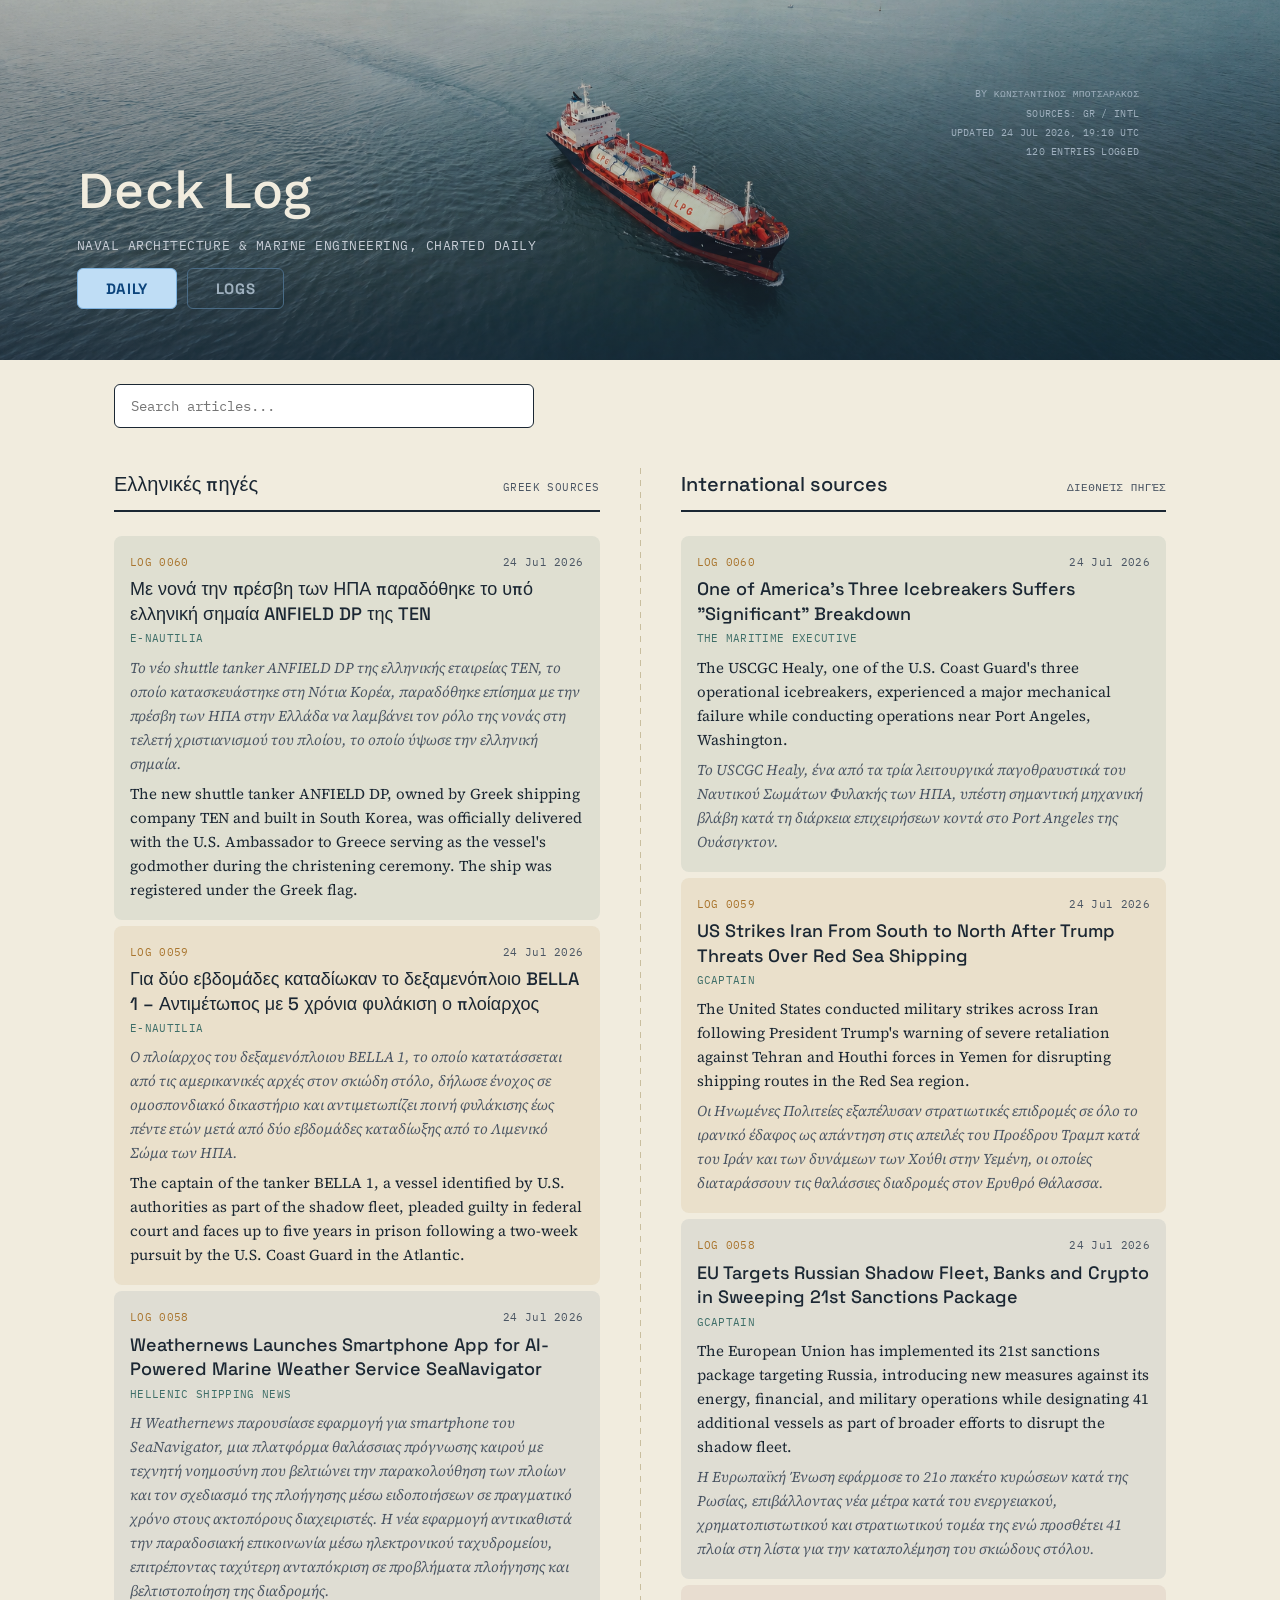
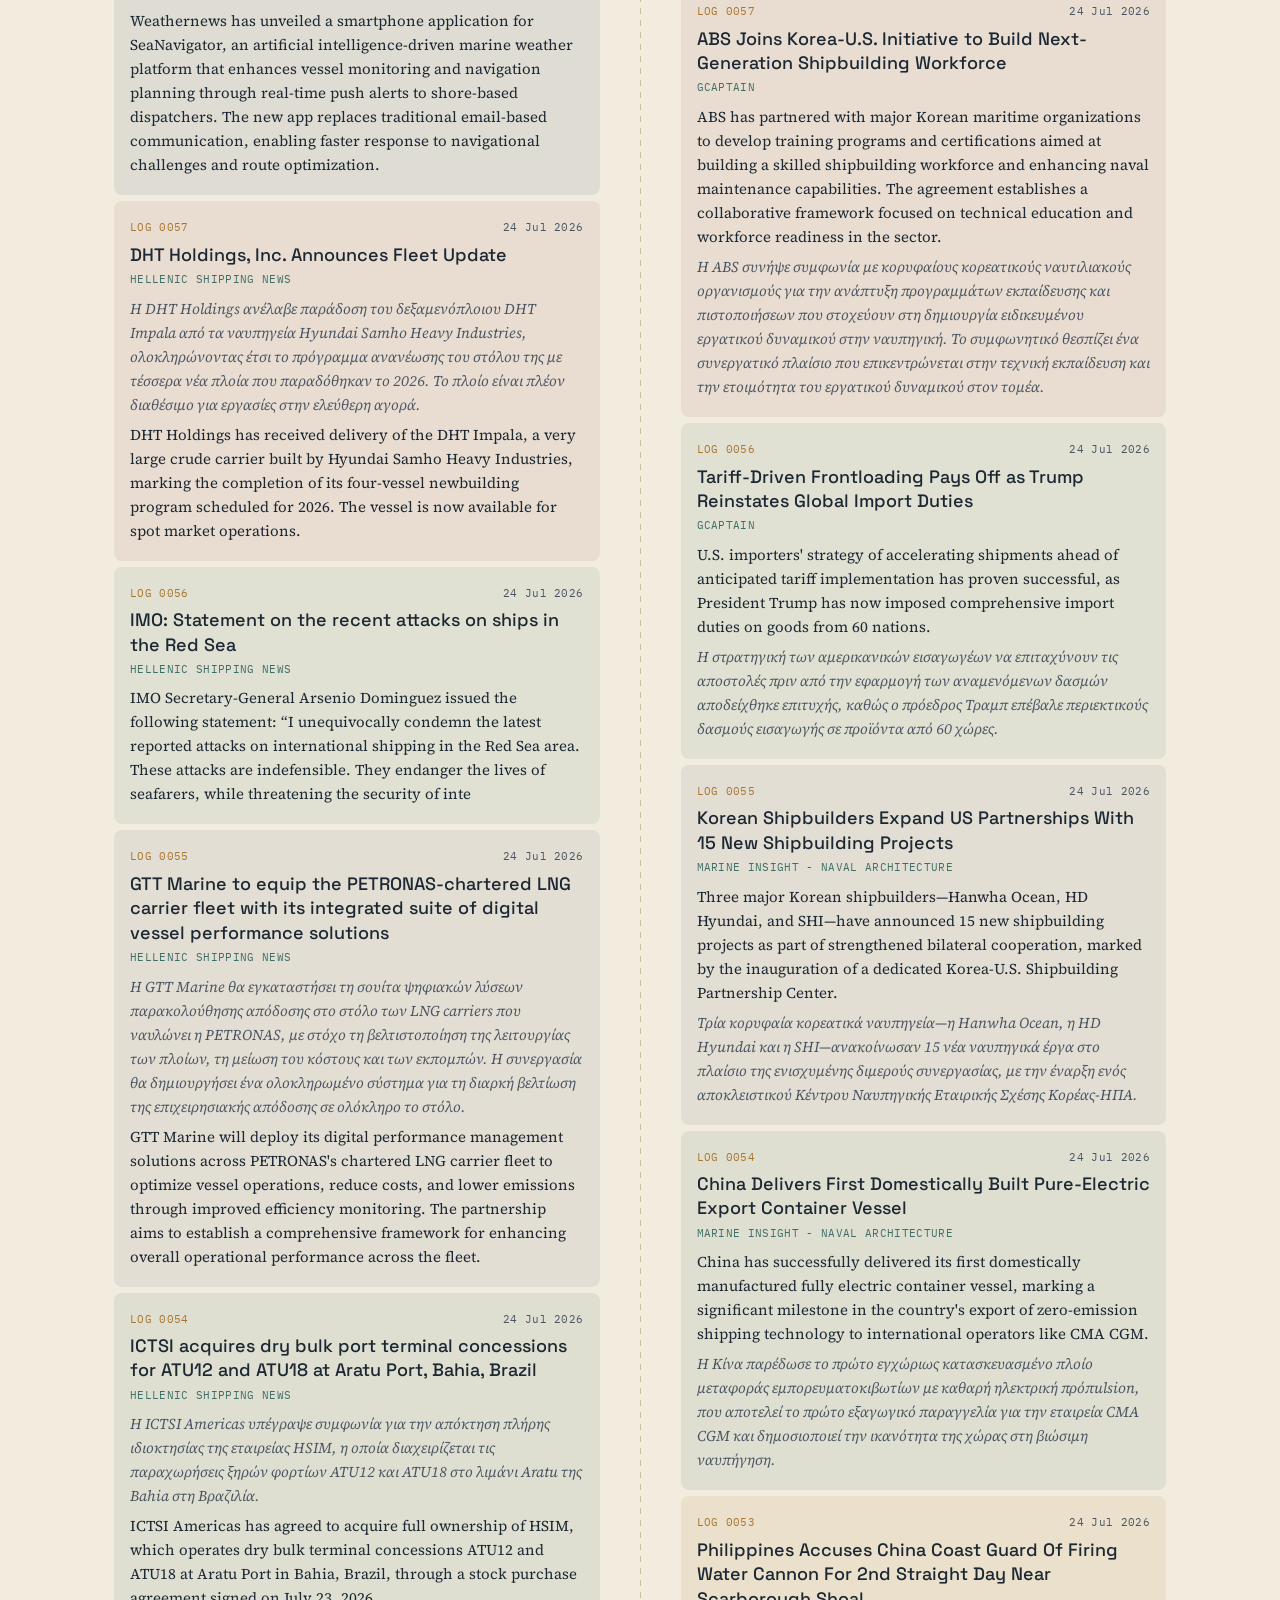
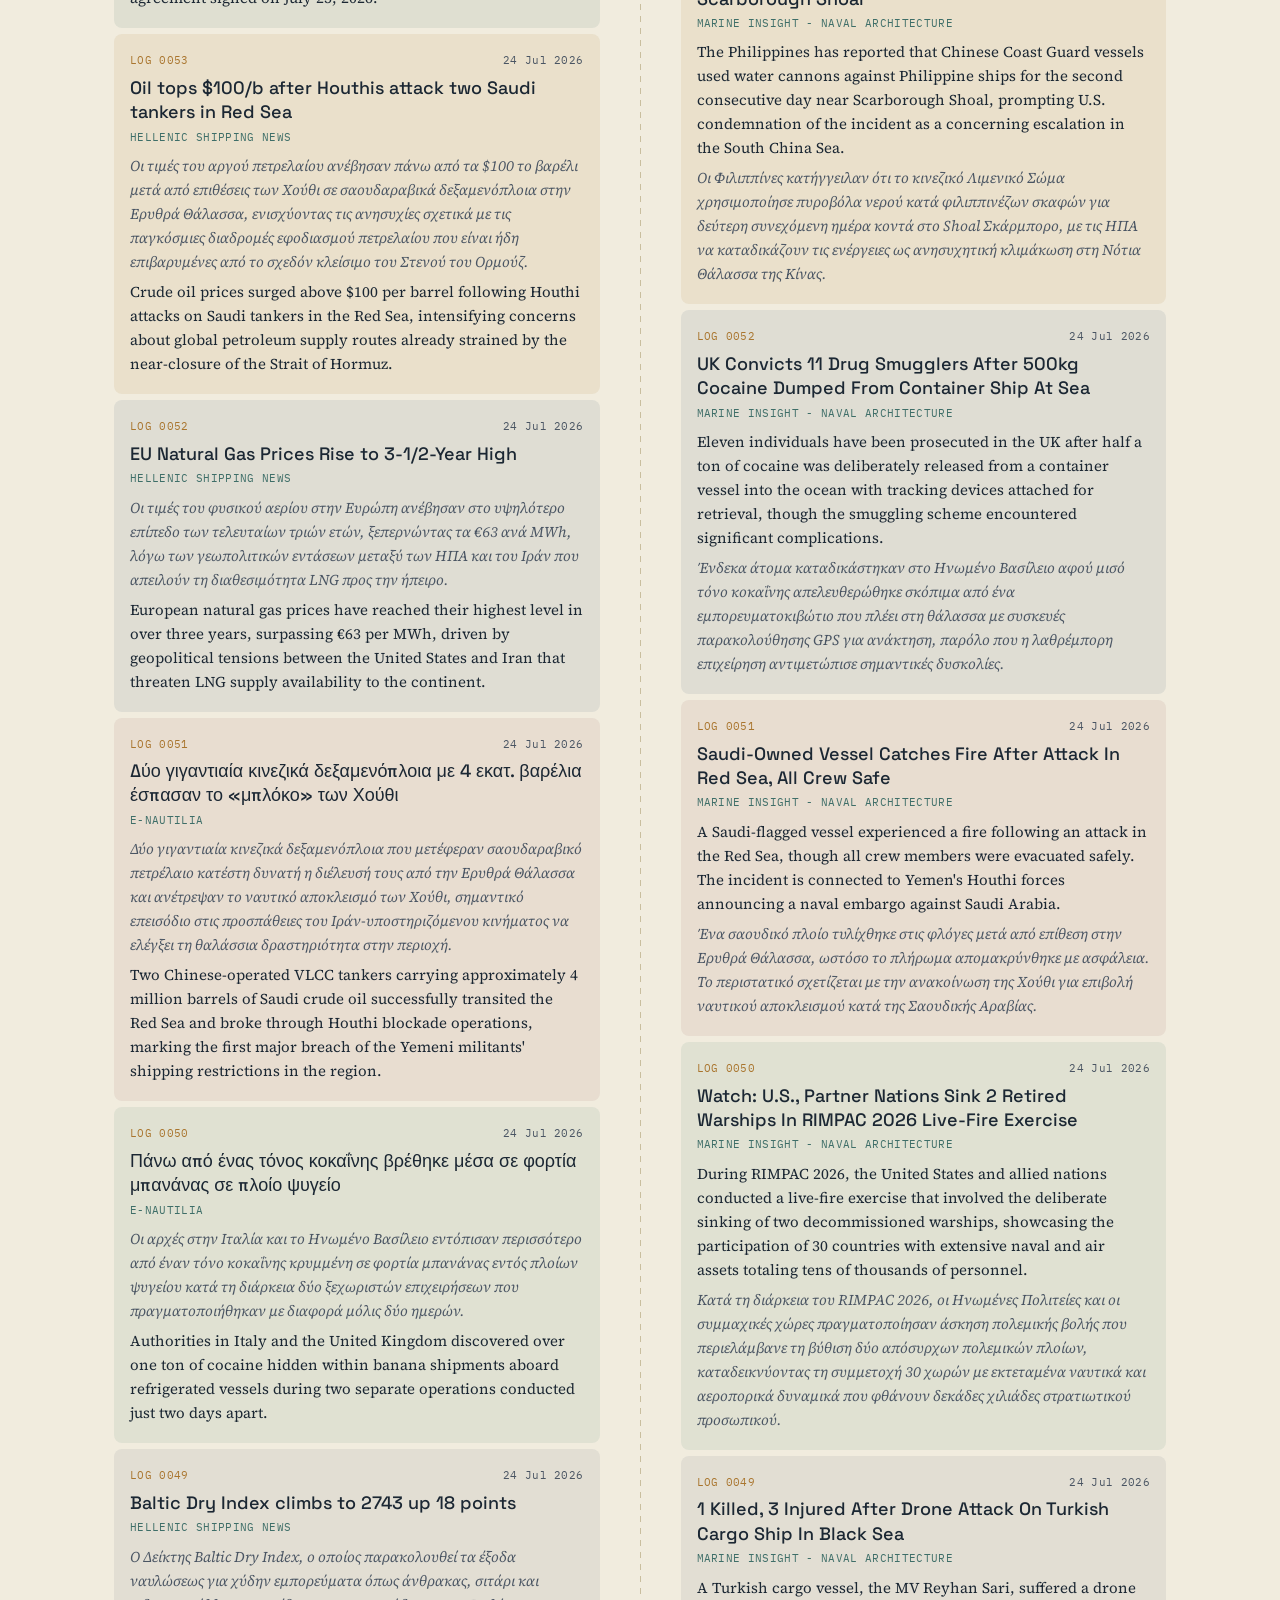
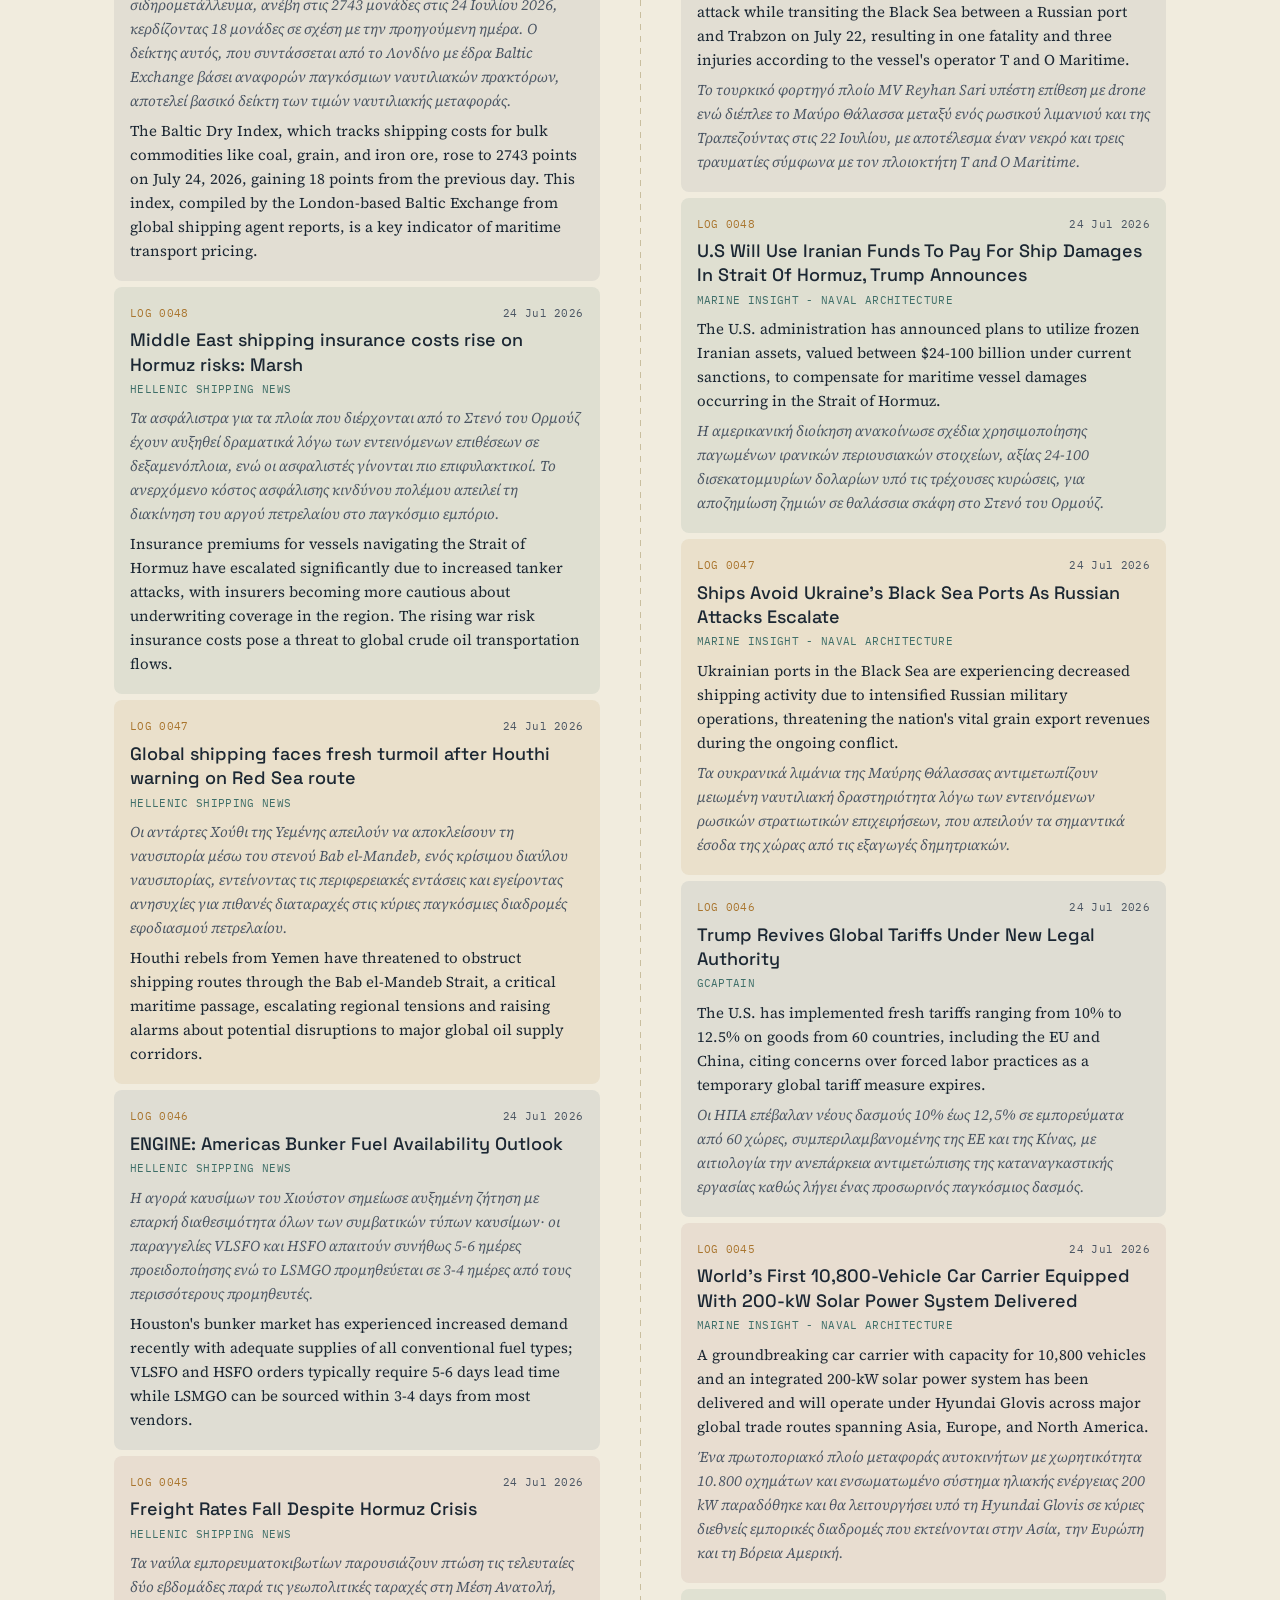
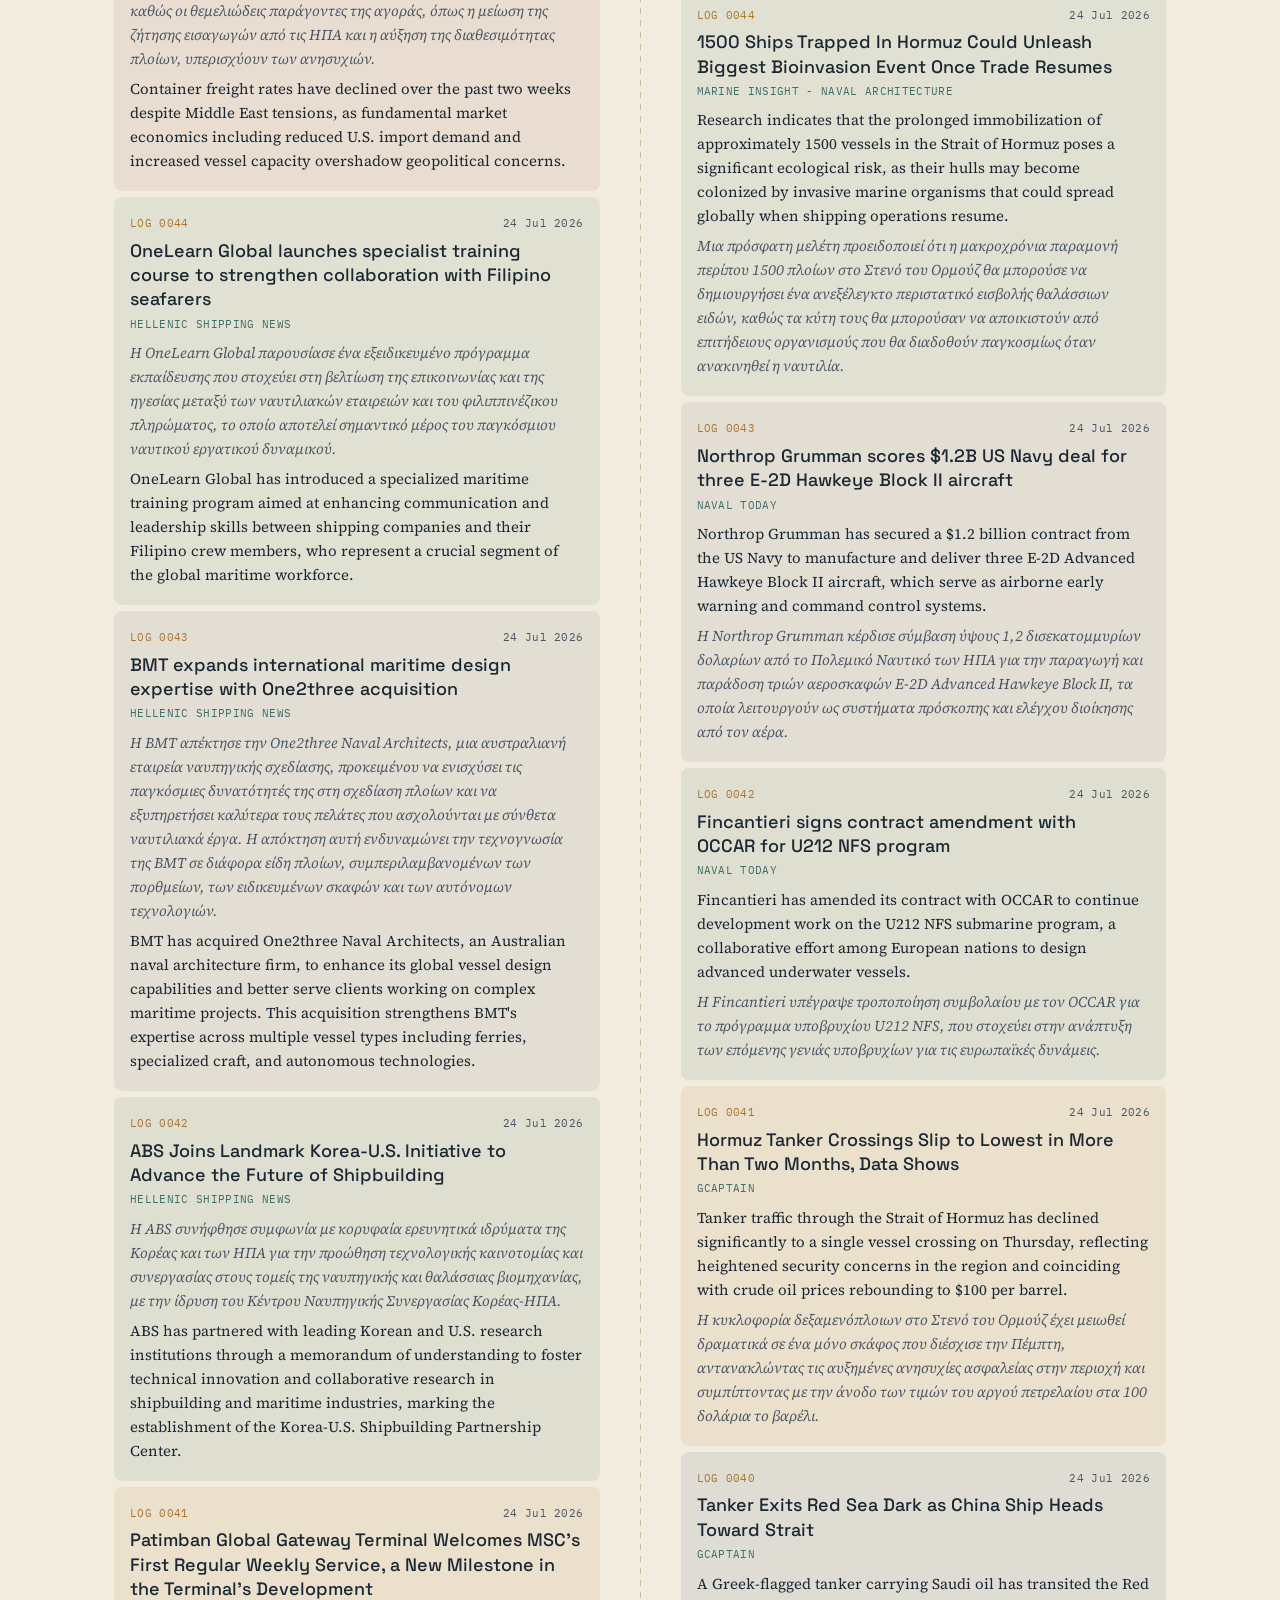
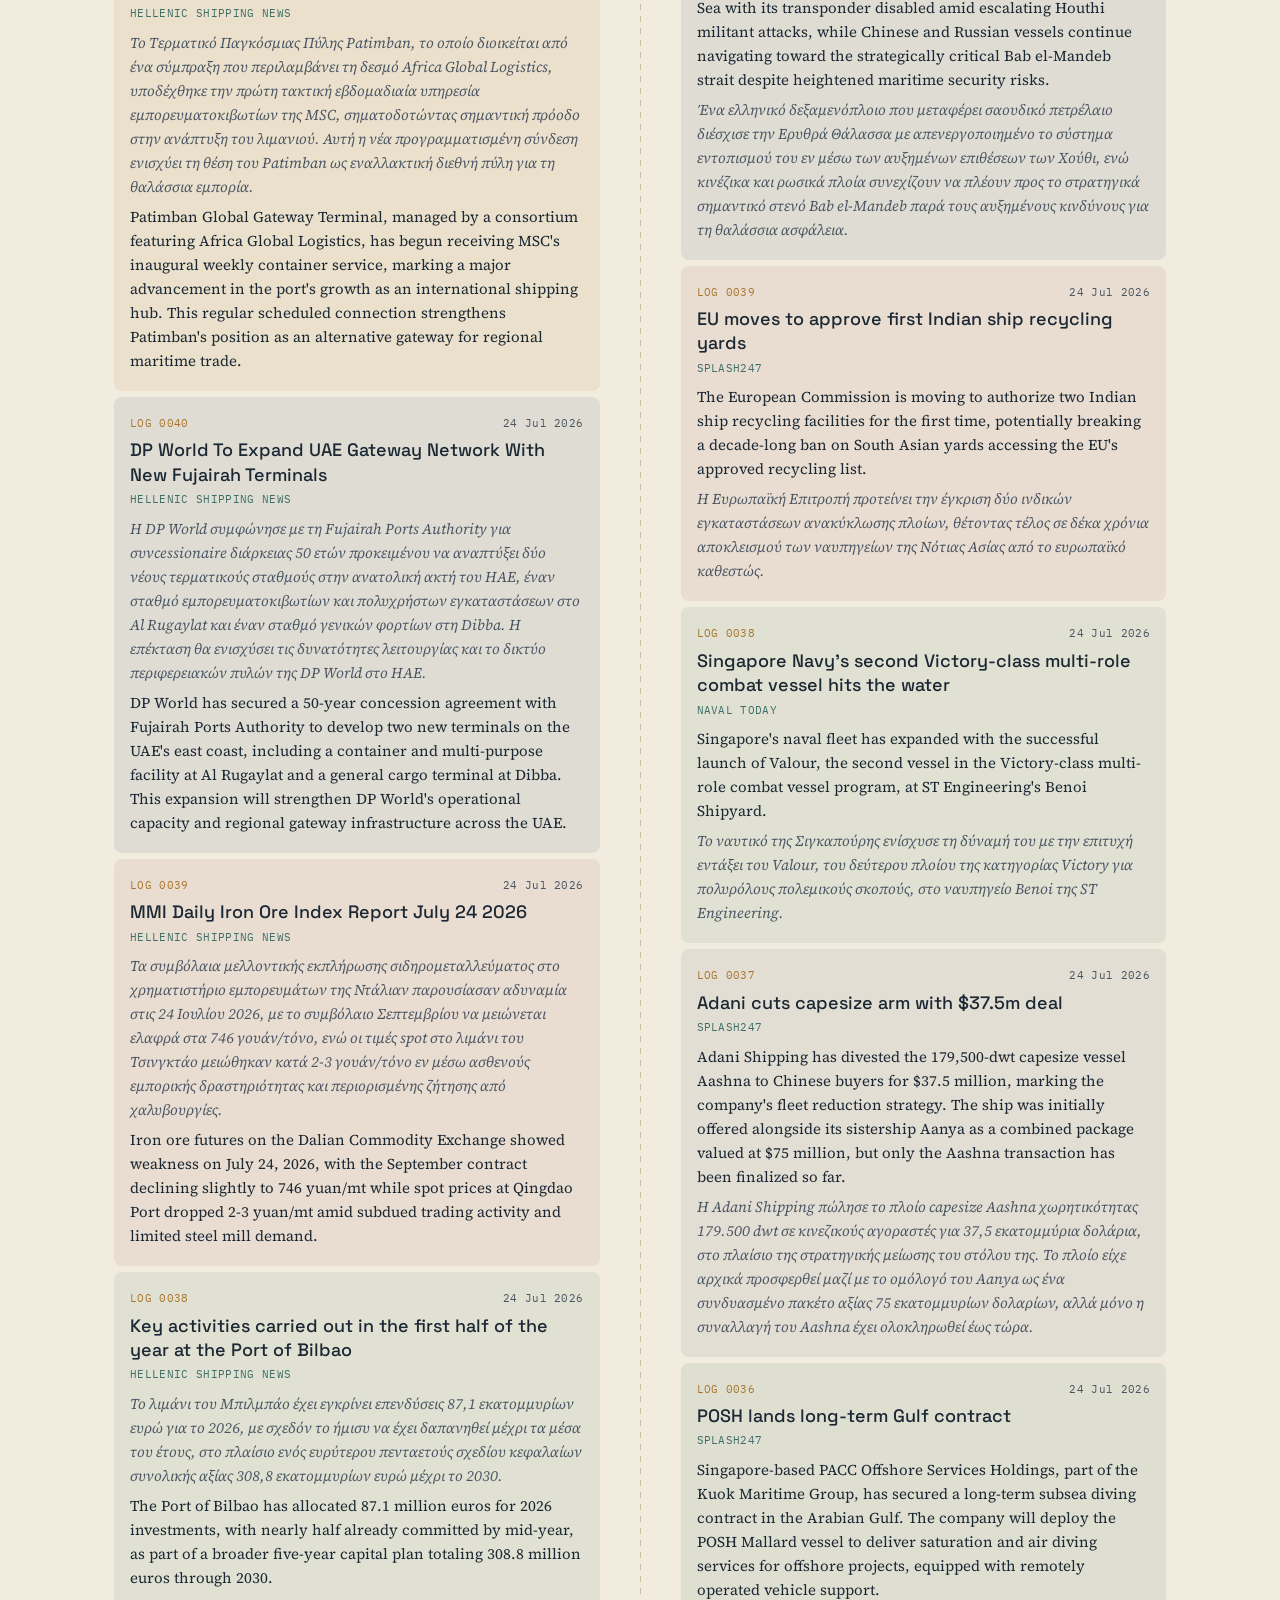
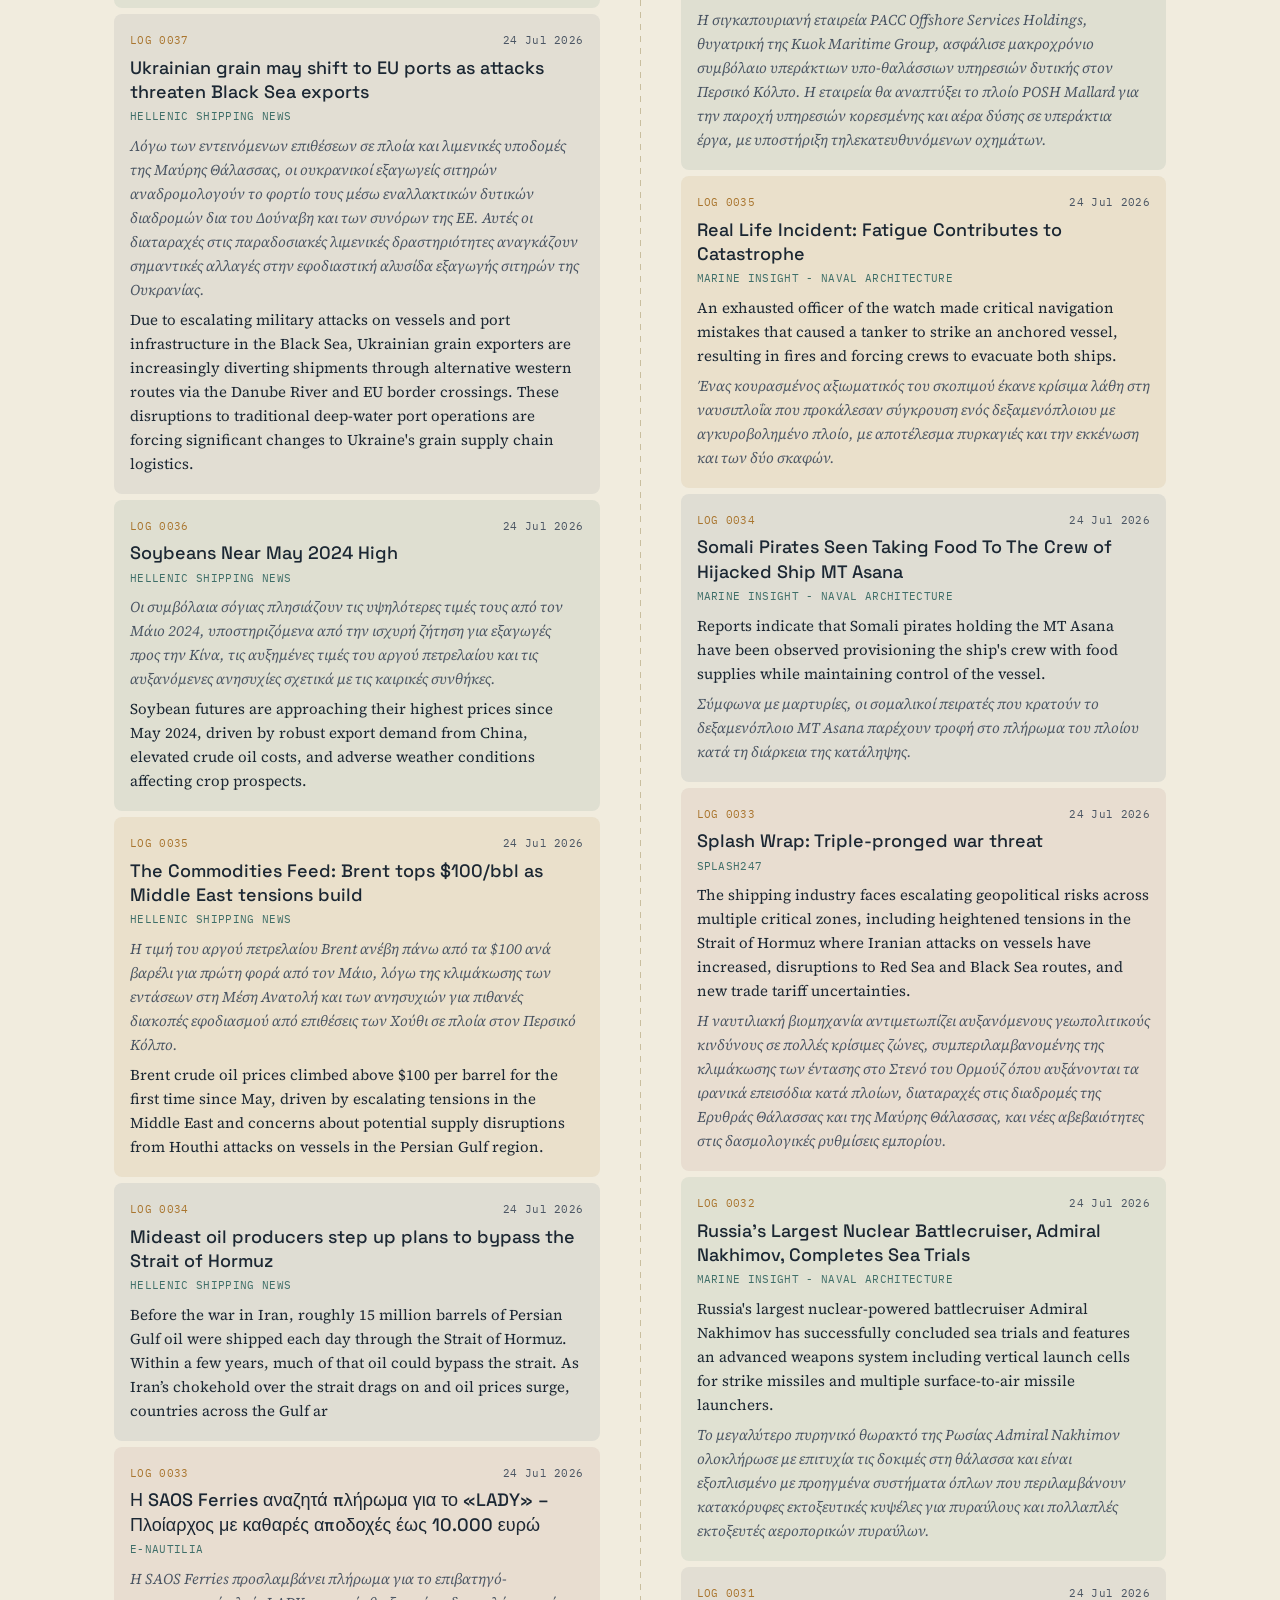
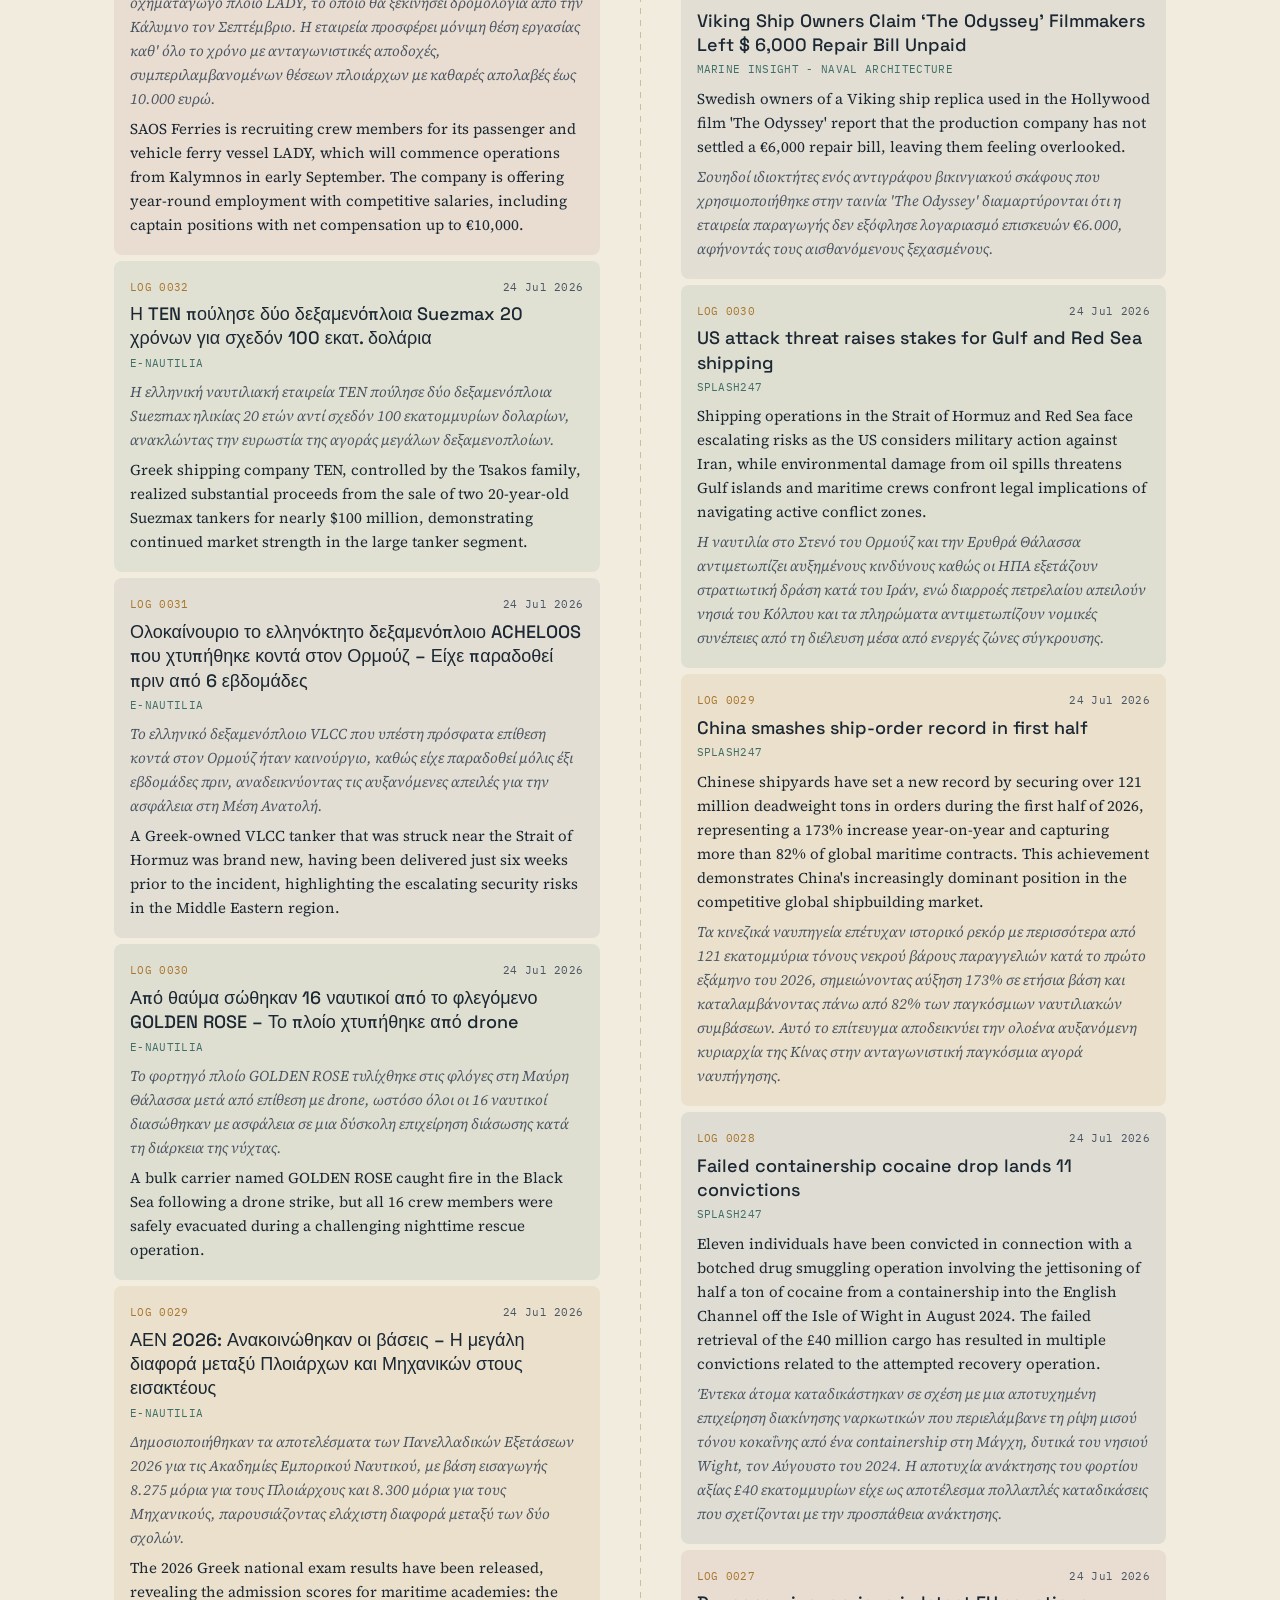
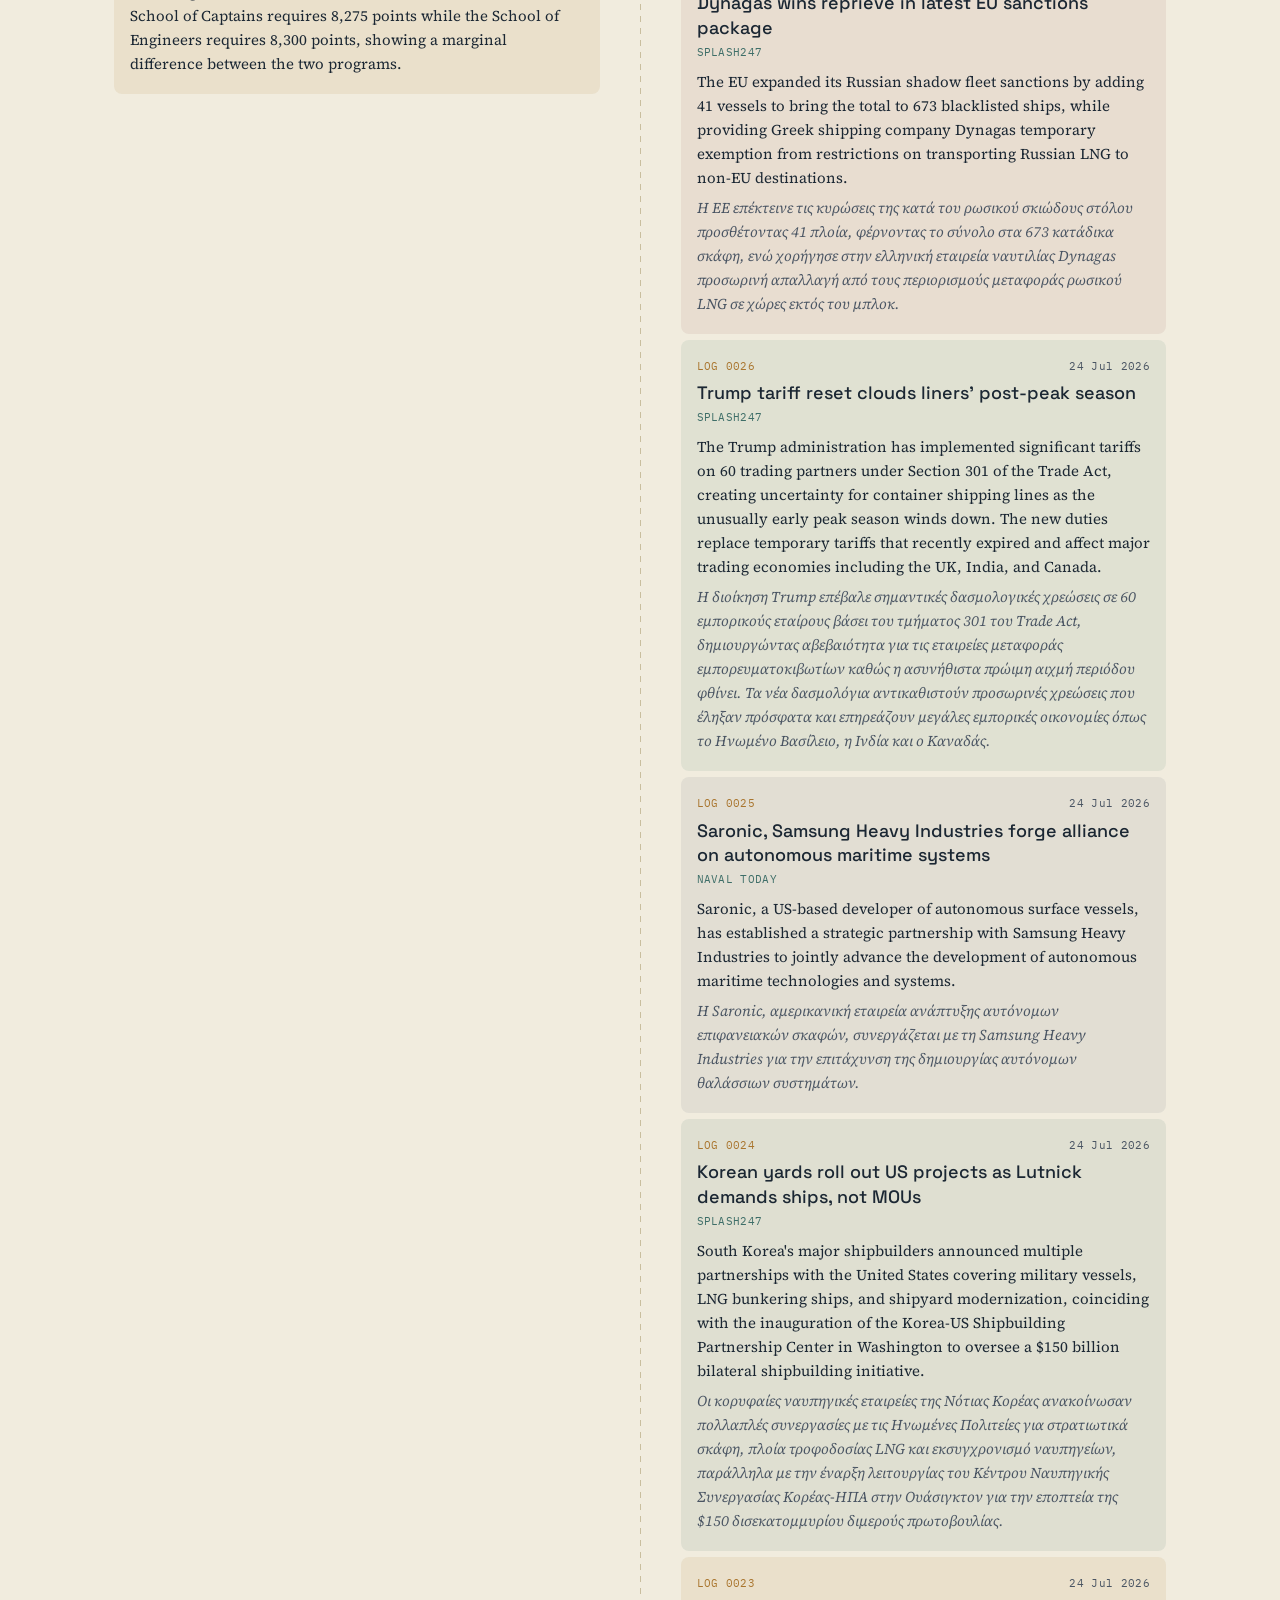
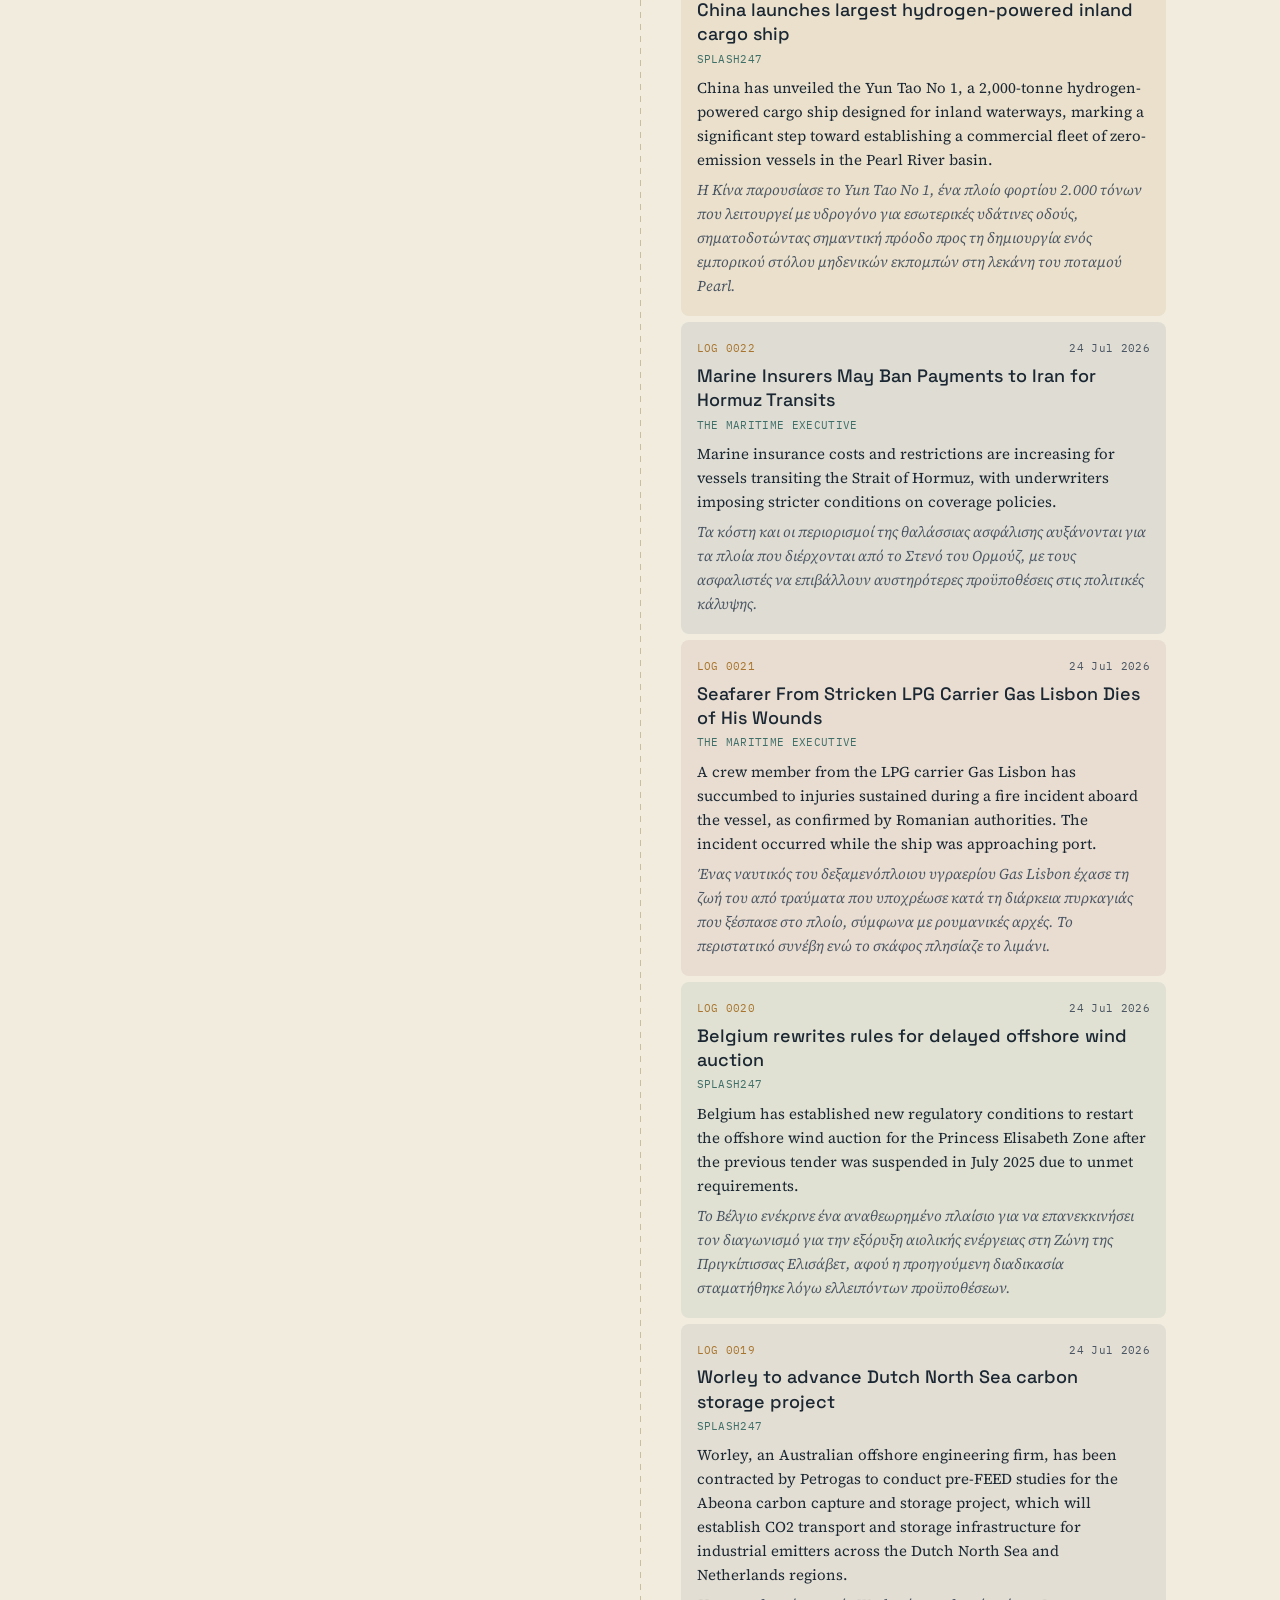
==== commit 65a8286a: "Auto-update: fetch new articles and rebuild site" ====
--- a/docs/index.html
+++ b/docs/index.html
@@ -34,7 +34,7 @@
   <div class="titleblock-meta">
     <span>BY ΚΩΝΣΤΑΝΤΙΝΟΣ ΜΠΟΤΣΑΡΑΚΟΣ</span>
     <span>SOURCES: GR / INTL</span>
-    <span>UPDATED 24 Jul 2026, 08:05 UTC</span>
+    <span>UPDATED 24 Jul 2026, 19:10 UTC</span>
     <span>120 ENTRIES LOGGED</span>
   </div>
 
@@ -70,6 +70,336 @@
           <span class="entry-no">LOG 0060</span>
           <span class="entry-date">24 Jul 2026</span>
         </div>
+        <h3 class="entry-title"><a href="https://e-nautilia.gr/me-nona-tin-presvi-ton-ipa-paradothike-to-ypo-elliniki-simaia-anfield-dp-tis-ten/" target="_blank" rel="noopener">Με νονά την πρέσβη των ΗΠΑ παραδόθηκε το υπό ελληνική σημαία ANFIELD DP της TEN</a></h3>
+        <p class="entry-source">e-Nautilia</p>
+        <p class="entry-summary summary-el">Το νέο shuttle tanker ANFIELD DP της ελληνικής εταιρείας TEN, το οποίο κατασκευάστηκε στη Νότια Κορέα, παραδόθηκε επίσημα με την πρέσβη των ΗΠΑ στην Ελλάδα να λαμβάνει τον ρόλο της νονάς στη τελετή χριστιανισμού του πλοίου, το οποίο ύψωσε την ελληνική σημαία.</p>
+        <p class="entry-summary summary-en">The new shuttle tanker ANFIELD DP, owned by Greek shipping company TEN and built in South Korea, was officially delivered with the U.S. Ambassador to Greece serving as the vessel's godmother during the christening ceremony. The ship was registered under the Greek flag.</p>
+      </article>
+      
+      <article class="entry hue-1" data-date="24 Jul 2026">
+        <div class="entry-meta">
+          <span class="entry-no">LOG 0059</span>
+          <span class="entry-date">24 Jul 2026</span>
+        </div>
+        <h3 class="entry-title"><a href="https://e-nautilia.gr/katadioksi-bella-1-5-xronia-fylakisi-ston-ploiarxo/" target="_blank" rel="noopener">Για δύο εβδομάδες καταδίωκαν το δεξαμενόπλοιο BELLA 1 – Αντιμέτωπος με 5 χρόνια φυλάκιση ο πλοίαρχος</a></h3>
+        <p class="entry-source">e-Nautilia</p>
+        <p class="entry-summary summary-el">Ο πλοίαρχος του δεξαμενόπλοιου BELLA 1, το οποίο κατατάσσεται από τις αμερικανικές αρχές στον σκιώδη στόλο, δήλωσε ένοχος σε ομοσπονδιακό δικαστήριο και αντιμετωπίζει ποινή φυλάκισης έως πέντε ετών μετά από δύο εβδομάδες καταδίωξης από το Λιμενικό Σώμα των ΗΠΑ.</p>
+        <p class="entry-summary summary-en">The captain of the tanker BELLA 1, a vessel identified by U.S. authorities as part of the shadow fleet, pleaded guilty in federal court and faces up to five years in prison following a two-week pursuit by the U.S. Coast Guard in the Atlantic.</p>
+      </article>
+      
+      <article class="entry hue-2" data-date="24 Jul 2026">
+        <div class="entry-meta">
+          <span class="entry-no">LOG 0058</span>
+          <span class="entry-date">24 Jul 2026</span>
+        </div>
+        <h3 class="entry-title"><a href="https://www.hellenicshippingnews.com/weathernews-launches-smartphone-app-for-ai-powered-marine-weather-service-seanavigator/" target="_blank" rel="noopener">Weathernews Launches Smartphone App for AI-Powered Marine Weather Service SeaNavigator</a></h3>
+        <p class="entry-source">Hellenic Shipping News</p>
+        <p class="entry-summary summary-el">Η Weathernews παρουσίασε εφαρμογή για smartphone του SeaNavigator, μια πλατφόρμα θαλάσσιας πρόγνωσης καιρού με τεχνητή νοημοσύνη που βελτιώνει την παρακολούθηση των πλοίων και τον σχεδιασμό της πλοήγησης μέσω ειδοποιήσεων σε πραγματικό χρόνο στους ακτοπόρους διαχειριστές. Η νέα εφαρμογή αντικαθιστά την παραδοσιακή επικοινωνία μέσω ηλεκτρονικού ταχυδρομείου, επιτρέποντας ταχύτερη ανταπόκριση σε προβλήματα πλοήγησης και βελτιστοποίηση της διαδρομής.</p>
+        <p class="entry-summary summary-en">Weathernews has unveiled a smartphone application for SeaNavigator, an artificial intelligence-driven marine weather platform that enhances vessel monitoring and navigation planning through real-time push alerts to shore-based dispatchers. The new app replaces traditional email-based communication, enabling faster response to navigational challenges and route optimization.</p>
+      </article>
+      
+      <article class="entry hue-3" data-date="24 Jul 2026">
+        <div class="entry-meta">
+          <span class="entry-no">LOG 0057</span>
+          <span class="entry-date">24 Jul 2026</span>
+        </div>
+        <h3 class="entry-title"><a href="https://www.hellenicshippingnews.com/dht-holdings-inc-announces-fleet-update/" target="_blank" rel="noopener">DHT Holdings, Inc. Announces Fleet Update</a></h3>
+        <p class="entry-source">Hellenic Shipping News</p>
+        <p class="entry-summary summary-el">Η DHT Holdings ανέλαβε παράδοση του δεξαμενόπλοιου DHT Impala από τα ναυπηγεία Hyundai Samho Heavy Industries, ολοκληρώνοντας έτσι το πρόγραμμα ανανέωσης του στόλου της με τέσσερα νέα πλοία που παραδόθηκαν το 2026. Το πλοίο είναι πλέον διαθέσιμο για εργασίες στην ελεύθερη αγορά.</p>
+        <p class="entry-summary summary-en">DHT Holdings has received delivery of the DHT Impala, a very large crude carrier built by Hyundai Samho Heavy Industries, marking the completion of its four-vessel newbuilding program scheduled for 2026. The vessel is now available for spot market operations.</p>
+      </article>
+      
+      <article class="entry hue-4" data-date="24 Jul 2026">
+        <div class="entry-meta">
+          <span class="entry-no">LOG 0056</span>
+          <span class="entry-date">24 Jul 2026</span>
+        </div>
+        <h3 class="entry-title"><a href="https://www.hellenicshippingnews.com/imo-statement-on-the-recent-attacks-on-ships-in-the-red-sea/" target="_blank" rel="noopener">IMO: Statement on the recent attacks on ships in the Red Sea</a></h3>
+        <p class="entry-source">Hellenic Shipping News</p>
+        
+        <p class="entry-summary summary-en">IMO Secretary-General Arsenio Dominguez issued the following statement: “I unequivocally condemn the latest reported attacks on international shipping in the Red Sea area. These attacks are indefensible. They endanger the lives of seafarers, while threatening the security of inte</p>
+      </article>
+      
+      <article class="entry hue-5" data-date="24 Jul 2026">
+        <div class="entry-meta">
+          <span class="entry-no">LOG 0055</span>
+          <span class="entry-date">24 Jul 2026</span>
+        </div>
+        <h3 class="entry-title"><a href="https://www.hellenicshippingnews.com/gtt-marine-to-equip-the-petronas-chartered-lng-carrier-fleet-with-its-integrated-suite-of-digital-vessel-performance-solutions/" target="_blank" rel="noopener">GTT Marine to equip the PETRONAS-chartered LNG carrier fleet with its integrated suite of digital vessel performance solutions</a></h3>
+        <p class="entry-source">Hellenic Shipping News</p>
+        <p class="entry-summary summary-el">Η GTT Marine θα εγκαταστήσει τη σουίτα ψηφιακών λύσεων παρακολούθησης απόδοσης στο στόλο των LNG carriers που ναυλώνει η PETRONAS, με στόχο τη βελτιστοποίηση της λειτουργίας των πλοίων, τη μείωση του κόστους και των εκπομπών. Η συνεργασία θα δημιουργήσει ένα ολοκληρωμένο σύστημα για τη διαρκή βελτίωση της επιχειρησιακής απόδοσης σε ολόκληρο το στόλο.</p>
+        <p class="entry-summary summary-en">GTT Marine will deploy its digital performance management solutions across PETRONAS's chartered LNG carrier fleet to optimize vessel operations, reduce costs, and lower emissions through improved efficiency monitoring. The partnership aims to establish a comprehensive framework for enhancing overall operational performance across the fleet.</p>
+      </article>
+      
+      <article class="entry hue-0" data-date="24 Jul 2026">
+        <div class="entry-meta">
+          <span class="entry-no">LOG 0054</span>
+          <span class="entry-date">24 Jul 2026</span>
+        </div>
+        <h3 class="entry-title"><a href="https://www.hellenicshippingnews.com/ictsi-acquires-dry-bulk-port-terminal-concessions-for-atu12-and-atu18-at-aratu-port-bahia-brazil/" target="_blank" rel="noopener">ICTSI acquires dry bulk port terminal concessions for ATU12 and ATU18 at Aratu Port, Bahia, Brazil</a></h3>
+        <p class="entry-source">Hellenic Shipping News</p>
+        <p class="entry-summary summary-el">Η ICTSI Americas υπέγραψε συμφωνία για την απόκτηση πλήρης ιδιοκτησίας της εταιρείας HSIM, η οποία διαχειρίζεται τις παραχωρήσεις ξηρών φορτίων ATU12 και ATU18 στο λιμάνι Aratu της Bahia στη Βραζιλία.</p>
+        <p class="entry-summary summary-en">ICTSI Americas has agreed to acquire full ownership of HSIM, which operates dry bulk terminal concessions ATU12 and ATU18 at Aratu Port in Bahia, Brazil, through a stock purchase agreement signed on July 23, 2026.</p>
+      </article>
+      
+      <article class="entry hue-1" data-date="24 Jul 2026">
+        <div class="entry-meta">
+          <span class="entry-no">LOG 0053</span>
+          <span class="entry-date">24 Jul 2026</span>
+        </div>
+        <h3 class="entry-title"><a href="https://www.hellenicshippingnews.com/oil-tops-100-b-after-houthis-attack-two-saudi-tankers-in-red-sea/" target="_blank" rel="noopener">Oil tops $100/b after Houthis attack two Saudi tankers in Red Sea</a></h3>
+        <p class="entry-source">Hellenic Shipping News</p>
+        <p class="entry-summary summary-el">Οι τιμές του αργού πετρελαίου ανέβησαν πάνω από τα $100 το βαρέλι μετά από επιθέσεις των Χούθι σε σαουδαραβικά δεξαμενόπλοια στην Ερυθρά Θάλασσα, ενισχύοντας τις ανησυχίες σχετικά με τις παγκόσμιες διαδρομές εφοδιασμού πετρελαίου που είναι ήδη επιβαρυμένες από το σχεδόν κλείσιμο του Στενού του Ορμούζ.</p>
+        <p class="entry-summary summary-en">Crude oil prices surged above $100 per barrel following Houthi attacks on Saudi tankers in the Red Sea, intensifying concerns about global petroleum supply routes already strained by the near-closure of the Strait of Hormuz.</p>
+      </article>
+      
+      <article class="entry hue-2" data-date="24 Jul 2026">
+        <div class="entry-meta">
+          <span class="entry-no">LOG 0052</span>
+          <span class="entry-date">24 Jul 2026</span>
+        </div>
+        <h3 class="entry-title"><a href="https://www.hellenicshippingnews.com/eu-natural-gas-prices-rise-to-3-1-2-year-high/" target="_blank" rel="noopener">EU Natural Gas Prices Rise to 3-1/2-Year High</a></h3>
+        <p class="entry-source">Hellenic Shipping News</p>
+        <p class="entry-summary summary-el">Οι τιμές του φυσικού αερίου στην Ευρώπη ανέβησαν στο υψηλότερο επίπεδο των τελευταίων τριών ετών, ξεπερνώντας τα €63 ανά MWh, λόγω των γεωπολιτικών εντάσεων μεταξύ των ΗΠΑ και του Ιράν που απειλούν τη διαθεσιμότητα LNG προς την ήπειρο.</p>
+        <p class="entry-summary summary-en">European natural gas prices have reached their highest level in over three years, surpassing €63 per MWh, driven by geopolitical tensions between the United States and Iran that threaten LNG supply availability to the continent.</p>
+      </article>
+      
+      <article class="entry hue-3" data-date="24 Jul 2026">
+        <div class="entry-meta">
+          <span class="entry-no">LOG 0051</span>
+          <span class="entry-date">24 Jul 2026</span>
+        </div>
+        <h3 class="entry-title"><a href="https://e-nautilia.gr/dyo-gigantiaia-kinezika-dexamenoploia-me-4-ekat-varelia-espasan-to-mploko-ton-chouthi/" target="_blank" rel="noopener">Δύο γιγαντιαία κινεζικά δεξαμενόπλοια με 4 εκατ. βαρέλια έσπασαν το «μπλόκο» των Χούθι</a></h3>
+        <p class="entry-source">e-Nautilia</p>
+        <p class="entry-summary summary-el">Δύο γιγαντιαία κινεζικά δεξαμενόπλοια που μετέφεραν σαουδαραβικό πετρέλαιο κατέστη δυνατή η διέλευσή τους από την Ερυθρά Θάλασσα και ανέτρεψαν το ναυτικό αποκλεισμό των Χούθι, σημαντικό επεισόδιο στις προσπάθειες του Ιράν-υποστηριζόμενου κινήματος να ελέγξει τη θαλάσσια δραστηριότητα στην περιοχή.</p>
+        <p class="entry-summary summary-en">Two Chinese-operated VLCC tankers carrying approximately 4 million barrels of Saudi crude oil successfully transited the Red Sea and broke through Houthi blockade operations, marking the first major breach of the Yemeni militants' shipping restrictions in the region.</p>
+      </article>
+      
+      <article class="entry hue-4" data-date="24 Jul 2026">
+        <div class="entry-meta">
+          <span class="entry-no">LOG 0050</span>
+          <span class="entry-date">24 Jul 2026</span>
+        </div>
+        <h3 class="entry-title"><a href="https://e-nautilia.gr/kokaini-fortia-mpananas-dyo-eyropaika-limania/" target="_blank" rel="noopener">Πάνω από ένας τόνος κοκαΐνης βρέθηκε μέσα σε φορτία μπανάνας σε πλοίο ψυγείο</a></h3>
+        <p class="entry-source">e-Nautilia</p>
+        <p class="entry-summary summary-el">Οι αρχές στην Ιταλία και το Ηνωμένο Βασίλειο εντόπισαν περισσότερο από έναν τόνο κοκαΐνης κρυμμένη σε φορτία μπανάνας εντός πλοίων ψυγείου κατά τη διάρκεια δύο ξεχωριστών επιχειρήσεων που πραγματοποιήθηκαν με διαφορά μόλις δύο ημερών.</p>
+        <p class="entry-summary summary-en">Authorities in Italy and the United Kingdom discovered over one ton of cocaine hidden within banana shipments aboard refrigerated vessels during two separate operations conducted just two days apart.</p>
+      </article>
+      
+      <article class="entry hue-5" data-date="24 Jul 2026">
+        <div class="entry-meta">
+          <span class="entry-no">LOG 0049</span>
+          <span class="entry-date">24 Jul 2026</span>
+        </div>
+        <h3 class="entry-title"><a href="https://www.hellenicshippingnews.com/baltic-dry-index-climbs-to-2743-up-18-points/" target="_blank" rel="noopener">Baltic Dry Index climbs to 2743 up 18 points</a></h3>
+        <p class="entry-source">Hellenic Shipping News</p>
+        <p class="entry-summary summary-el">Ο Δείκτης Baltic Dry Index, ο οποίος παρακολουθεί τα έξοδα ναυλώσεως για χύδην εμπορεύματα όπως άνθρακας, σιτάρι και σιδηρομετάλλευμα, ανέβη στις 2743 μονάδες στις 24 Ιουλίου 2026, κερδίζοντας 18 μονάδες σε σχέση με την προηγούμενη ημέρα. Ο δείκτης αυτός, που συντάσσεται από το Λονδίνο με έδρα Baltic Exchange βάσει αναφορών παγκόσμιων ναυτιλιακών πρακτόρων, αποτελεί βασικό δείκτη των τιμών ναυτιλιακής μεταφοράς.</p>
+        <p class="entry-summary summary-en">The Baltic Dry Index, which tracks shipping costs for bulk commodities like coal, grain, and iron ore, rose to 2743 points on July 24, 2026, gaining 18 points from the previous day. This index, compiled by the London-based Baltic Exchange from global shipping agent reports, is a key indicator of maritime transport pricing.</p>
+      </article>
+      
+      <article class="entry hue-0" data-date="24 Jul 2026">
+        <div class="entry-meta">
+          <span class="entry-no">LOG 0048</span>
+          <span class="entry-date">24 Jul 2026</span>
+        </div>
+        <h3 class="entry-title"><a href="https://www.hellenicshippingnews.com/middle-east-shipping-insurance-costs-rise-on-hormuz-risks-marsh/" target="_blank" rel="noopener">Middle East shipping insurance costs rise on Hormuz risks: Marsh</a></h3>
+        <p class="entry-source">Hellenic Shipping News</p>
+        <p class="entry-summary summary-el">Τα ασφάλιστρα για τα πλοία που διέρχονται από το Στενό του Ορμούζ έχουν αυξηθεί δραματικά λόγω των εντεινόμενων επιθέσεων σε δεξαμενόπλοια, ενώ οι ασφαλιστές γίνονται πιο επιφυλακτικοί. Το ανερχόμενο κόστος ασφάλισης κινδύνου πολέμου απειλεί τη διακίνηση του αργού πετρελαίου στο παγκόσμιο εμπόριο.</p>
+        <p class="entry-summary summary-en">Insurance premiums for vessels navigating the Strait of Hormuz have escalated significantly due to increased tanker attacks, with insurers becoming more cautious about underwriting coverage in the region. The rising war risk insurance costs pose a threat to global crude oil transportation flows.</p>
+      </article>
+      
+      <article class="entry hue-1" data-date="24 Jul 2026">
+        <div class="entry-meta">
+          <span class="entry-no">LOG 0047</span>
+          <span class="entry-date">24 Jul 2026</span>
+        </div>
+        <h3 class="entry-title"><a href="https://www.hellenicshippingnews.com/global-shipping-faces-fresh-turmoil-after-houthi-warning-on-red-sea-route/" target="_blank" rel="noopener">Global shipping faces fresh turmoil after Houthi warning on Red Sea route</a></h3>
+        <p class="entry-source">Hellenic Shipping News</p>
+        <p class="entry-summary summary-el">Οι αντάρτες Χούθι της Υεμένης απειλούν να αποκλείσουν τη ναυσιπορία μέσω του στενού Bab el-Mandeb, ενός κρίσιμου διαύλου ναυσιπορίας, εντείνοντας τις περιφερειακές εντάσεις και εγείροντας ανησυχίες για πιθανές διαταραχές στις κύριες παγκόσμιες διαδρομές εφοδιασμού πετρελαίου.</p>
+        <p class="entry-summary summary-en">Houthi rebels from Yemen have threatened to obstruct shipping routes through the Bab el-Mandeb Strait, a critical maritime passage, escalating regional tensions and raising alarms about potential disruptions to major global oil supply corridors.</p>
+      </article>
+      
+      <article class="entry hue-2" data-date="24 Jul 2026">
+        <div class="entry-meta">
+          <span class="entry-no">LOG 0046</span>
+          <span class="entry-date">24 Jul 2026</span>
+        </div>
+        <h3 class="entry-title"><a href="https://www.hellenicshippingnews.com/engine-americas-bunker-fuel-availability-outlook-19/" target="_blank" rel="noopener">ENGINE: Americas Bunker Fuel Availability Outlook</a></h3>
+        <p class="entry-source">Hellenic Shipping News</p>
+        <p class="entry-summary summary-el">Η αγορά καυσίμων του Χιούστον σημείωσε αυξημένη ζήτηση με επαρκή διαθεσιμότητα όλων των συμβατικών τύπων καυσίμων· οι παραγγελίες VLSFO και HSFO απαιτούν συνήθως 5-6 ημέρες προειδοποίησης ενώ το LSMGO προμηθεύεται σε 3-4 ημέρες από τους περισσότερους προμηθευτές.</p>
+        <p class="entry-summary summary-en">Houston's bunker market has experienced increased demand recently with adequate supplies of all conventional fuel types; VLSFO and HSFO orders typically require 5-6 days lead time while LSMGO can be sourced within 3-4 days from most vendors.</p>
+      </article>
+      
+      <article class="entry hue-3" data-date="24 Jul 2026">
+        <div class="entry-meta">
+          <span class="entry-no">LOG 0045</span>
+          <span class="entry-date">24 Jul 2026</span>
+        </div>
+        <h3 class="entry-title"><a href="https://www.hellenicshippingnews.com/freight-rates-fall-despite-hormuz-crisis/" target="_blank" rel="noopener">Freight Rates Fall Despite Hormuz Crisis</a></h3>
+        <p class="entry-source">Hellenic Shipping News</p>
+        <p class="entry-summary summary-el">Τα ναύλα εμπορευματοκιβωτίων παρουσιάζουν πτώση τις τελευταίες δύο εβδομάδες παρά τις γεωπολιτικές ταραχές στη Μέση Ανατολή, καθώς οι θεμελιώδεις παράγοντες της αγοράς, όπως η μείωση της ζήτησης εισαγωγών από τις ΗΠΑ και η αύξηση της διαθεσιμότητας πλοίων, υπερισχύουν των ανησυχιών.</p>
+        <p class="entry-summary summary-en">Container freight rates have declined over the past two weeks despite Middle East tensions, as fundamental market economics including reduced U.S. import demand and increased vessel capacity overshadow geopolitical concerns.</p>
+      </article>
+      
+      <article class="entry hue-4" data-date="24 Jul 2026">
+        <div class="entry-meta">
+          <span class="entry-no">LOG 0044</span>
+          <span class="entry-date">24 Jul 2026</span>
+        </div>
+        <h3 class="entry-title"><a href="https://www.hellenicshippingnews.com/onelearn-global-launches-specialist-training-course-to-strengthen-collaboration-with-filipino-seafarers/" target="_blank" rel="noopener">OneLearn Global launches specialist training course to strengthen collaboration with Filipino seafarers</a></h3>
+        <p class="entry-source">Hellenic Shipping News</p>
+        <p class="entry-summary summary-el">Η OneLearn Global παρουσίασε ένα εξειδικευμένο πρόγραμμα εκπαίδευσης που στοχεύει στη βελτίωση της επικοινωνίας και της ηγεσίας μεταξύ των ναυτιλιακών εταιρειών και του φιλιππινέζικου πληρώματος, το οποίο αποτελεί σημαντικό μέρος του παγκόσμιου ναυτικού εργατικού δυναμικού.</p>
+        <p class="entry-summary summary-en">OneLearn Global has introduced a specialized maritime training program aimed at enhancing communication and leadership skills between shipping companies and their Filipino crew members, who represent a crucial segment of the global maritime workforce.</p>
+      </article>
+      
+      <article class="entry hue-5" data-date="24 Jul 2026">
+        <div class="entry-meta">
+          <span class="entry-no">LOG 0043</span>
+          <span class="entry-date">24 Jul 2026</span>
+        </div>
+        <h3 class="entry-title"><a href="https://www.hellenicshippingnews.com/bmt-expands-international-maritime-design-expertise-with-one2three-acquisition/" target="_blank" rel="noopener">BMT expands international maritime design expertise with One2three acquisition</a></h3>
+        <p class="entry-source">Hellenic Shipping News</p>
+        <p class="entry-summary summary-el">Η BMT απέκτησε την One2three Naval Architects, μια αυστραλιανή εταιρεία ναυπηγικής σχεδίασης, προκειμένου να ενισχύσει τις παγκόσμιες δυνατότητές της στη σχεδίαση πλοίων και να εξυπηρετήσει καλύτερα τους πελάτες που ασχολούνται με σύνθετα ναυτιλιακά έργα. Η απόκτηση αυτή ενδυναμώνει την τεχνογνωσία της BMT σε διάφορα είδη πλοίων, συμπεριλαμβανομένων των πορθμείων, των ειδικευμένων σκαφών και των αυτόνομων τεχνολογιών.</p>
+        <p class="entry-summary summary-en">BMT has acquired One2three Naval Architects, an Australian naval architecture firm, to enhance its global vessel design capabilities and better serve clients working on complex maritime projects. This acquisition strengthens BMT's expertise across multiple vessel types including ferries, specialized craft, and autonomous technologies.</p>
+      </article>
+      
+      <article class="entry hue-0" data-date="24 Jul 2026">
+        <div class="entry-meta">
+          <span class="entry-no">LOG 0042</span>
+          <span class="entry-date">24 Jul 2026</span>
+        </div>
+        <h3 class="entry-title"><a href="https://www.hellenicshippingnews.com/abs-joins-landmark-korea-u-s-initiative-to-advance-the-future-of-shipbuilding/" target="_blank" rel="noopener">ABS Joins Landmark Korea-U.S. Initiative to Advance the Future of Shipbuilding</a></h3>
+        <p class="entry-source">Hellenic Shipping News</p>
+        <p class="entry-summary summary-el">Η ABS συνήφθησε συμφωνία με κορυφαία ερευνητικά ιδρύματα της Κορέας και των ΗΠΑ για την προώθηση τεχνολογικής καινοτομίας και συνεργασίας στους τομείς της ναυπηγικής και θαλάσσιας βιομηχανίας, με την ίδρυση του Κέντρου Ναυπηγικής Συνεργασίας Κορέας-ΗΠΑ.</p>
+        <p class="entry-summary summary-en">ABS has partnered with leading Korean and U.S. research institutions through a memorandum of understanding to foster technical innovation and collaborative research in shipbuilding and maritime industries, marking the establishment of the Korea-U.S. Shipbuilding Partnership Center.</p>
+      </article>
+      
+      <article class="entry hue-1" data-date="24 Jul 2026">
+        <div class="entry-meta">
+          <span class="entry-no">LOG 0041</span>
+          <span class="entry-date">24 Jul 2026</span>
+        </div>
+        <h3 class="entry-title"><a href="https://www.hellenicshippingnews.com/patimban-global-gateway-terminal-welcomes-mscs-first-regular-weekly-service-a-new-milestone-in-the-terminals-development/" target="_blank" rel="noopener">Patimban Global Gateway Terminal Welcomes MSC’s First Regular Weekly Service, a New Milestone in the Terminal’s Development</a></h3>
+        <p class="entry-source">Hellenic Shipping News</p>
+        <p class="entry-summary summary-el">Το Τερματικό Παγκόσμιας Πύλης Patimban, το οποίο διοικείται από ένα σύμπραξη που περιλαμβάνει τη δεσμό Africa Global Logistics, υποδέχθηκε την πρώτη τακτική εβδομαδιαία υπηρεσία εμπορευματοκιβωτίων της MSC, σηματοδοτώντας σημαντική πρόοδο στην ανάπτυξη του λιμανιού. Αυτή η νέα προγραμματισμένη σύνδεση ενισχύει τη θέση του Patimban ως εναλλακτική διεθνή πύλη για τη θαλάσσια εμπορία.</p>
+        <p class="entry-summary summary-en">Patimban Global Gateway Terminal, managed by a consortium featuring Africa Global Logistics, has begun receiving MSC's inaugural weekly container service, marking a major advancement in the port's growth as an international shipping hub. This regular scheduled connection strengthens Patimban's position as an alternative gateway for regional maritime trade.</p>
+      </article>
+      
+      <article class="entry hue-2" data-date="24 Jul 2026">
+        <div class="entry-meta">
+          <span class="entry-no">LOG 0040</span>
+          <span class="entry-date">24 Jul 2026</span>
+        </div>
+        <h3 class="entry-title"><a href="https://www.hellenicshippingnews.com/dp-world-to-expand-uae-gateway-network-with-new-fujairah-terminals/" target="_blank" rel="noopener">DP World To Expand UAE Gateway Network With New Fujairah Terminals</a></h3>
+        <p class="entry-source">Hellenic Shipping News</p>
+        <p class="entry-summary summary-el">Η DP World συμφώνησε με τη Fujairah Ports Authority για συνcessionaire διάρκειας 50 ετών προκειμένου να αναπτύξει δύο νέους τερματικούς σταθμούς στην ανατολική ακτή του ΗΑΕ, έναν σταθμό εμπορευματοκιβωτίων και πολυχρήστων εγκαταστάσεων στο Al Rugaylat και έναν σταθμό γενικών φορτίων στη Dibba. Η επέκταση θα ενισχύσει τις δυνατότητες λειτουργίας και το δικτύο περιφερειακών πυλών της DP World στο ΗΑΕ.</p>
+        <p class="entry-summary summary-en">DP World has secured a 50-year concession agreement with Fujairah Ports Authority to develop two new terminals on the UAE's east coast, including a container and multi-purpose facility at Al Rugaylat and a general cargo terminal at Dibba. This expansion will strengthen DP World's operational capacity and regional gateway infrastructure across the UAE.</p>
+      </article>
+      
+      <article class="entry hue-3" data-date="24 Jul 2026">
+        <div class="entry-meta">
+          <span class="entry-no">LOG 0039</span>
+          <span class="entry-date">24 Jul 2026</span>
+        </div>
+        <h3 class="entry-title"><a href="https://www.hellenicshippingnews.com/mmi-daily-iron-ore-index-report-july-24-2026/" target="_blank" rel="noopener">MMI Daily Iron Ore Index Report July 24 2026</a></h3>
+        <p class="entry-source">Hellenic Shipping News</p>
+        <p class="entry-summary summary-el">Τα συμβόλαια μελλοντικής εκπλήρωσης σιδηρομεταλλεύματος στο χρηματιστήριο εμπορευμάτων της Ντάλιαν παρουσίασαν αδυναμία στις 24 Ιουλίου 2026, με το συμβόλαιο Σεπτεμβρίου να μειώνεται ελαφρά στα 746 γουάν/τόνο, ενώ οι τιμές spot στο λιμάνι του Τσινγκτάο μειώθηκαν κατά 2-3 γουάν/τόνο εν μέσω ασθενούς εμπορικής δραστηριότητας και περιορισμένης ζήτησης από χαλυβουργίες.</p>
+        <p class="entry-summary summary-en">Iron ore futures on the Dalian Commodity Exchange showed weakness on July 24, 2026, with the September contract declining slightly to 746 yuan/mt while spot prices at Qingdao Port dropped 2-3 yuan/mt amid subdued trading activity and limited steel mill demand.</p>
+      </article>
+      
+      <article class="entry hue-4" data-date="24 Jul 2026">
+        <div class="entry-meta">
+          <span class="entry-no">LOG 0038</span>
+          <span class="entry-date">24 Jul 2026</span>
+        </div>
+        <h3 class="entry-title"><a href="https://www.hellenicshippingnews.com/key-activities-carried-out-in-the-first-half-of-the-year-at-the-port-of-bilbao/" target="_blank" rel="noopener">Key activities carried out in the first half of the year at the Port of Bilbao</a></h3>
+        <p class="entry-source">Hellenic Shipping News</p>
+        <p class="entry-summary summary-el">Το λιμάνι του Μπιλμπάο έχει εγκρίνει επενδύσεις 87,1 εκατομμυρίων ευρώ για το 2026, με σχεδόν το ήμισυ να έχει δαπανηθεί μέχρι τα μέσα του έτους, στο πλαίσιο ενός ευρύτερου πενταετούς σχεδίου κεφαλαίων συνολικής αξίας 308,8 εκατομμυρίων ευρώ μέχρι το 2030.</p>
+        <p class="entry-summary summary-en">The Port of Bilbao has allocated 87.1 million euros for 2026 investments, with nearly half already committed by mid-year, as part of a broader five-year capital plan totaling 308.8 million euros through 2030.</p>
+      </article>
+      
+      <article class="entry hue-5" data-date="24 Jul 2026">
+        <div class="entry-meta">
+          <span class="entry-no">LOG 0037</span>
+          <span class="entry-date">24 Jul 2026</span>
+        </div>
+        <h3 class="entry-title"><a href="https://www.hellenicshippingnews.com/ukrainian-grain-may-shift-to-eu-ports-as-attacks-threaten-black-sea-exports/" target="_blank" rel="noopener">Ukrainian grain may shift to EU ports as attacks threaten Black Sea exports</a></h3>
+        <p class="entry-source">Hellenic Shipping News</p>
+        <p class="entry-summary summary-el">Λόγω των εντεινόμενων επιθέσεων σε πλοία και λιμενικές υποδομές της Μαύρης Θάλασσας, οι ουκρανικοί εξαγωγείς σιτηρών αναδρομολογούν το φορτίο τους μέσω εναλλακτικών δυτικών διαδρομών δια του Δούναβη και των συνόρων της ΕΕ. Αυτές οι διαταραχές στις παραδοσιακές λιμενικές δραστηριότητες αναγκάζουν σημαντικές αλλαγές στην εφοδιαστική αλυσίδα εξαγωγής σιτηρών της Ουκρανίας.</p>
+        <p class="entry-summary summary-en">Due to escalating military attacks on vessels and port infrastructure in the Black Sea, Ukrainian grain exporters are increasingly diverting shipments through alternative western routes via the Danube River and EU border crossings. These disruptions to traditional deep-water port operations are forcing significant changes to Ukraine's grain supply chain logistics.</p>
+      </article>
+      
+      <article class="entry hue-0" data-date="24 Jul 2026">
+        <div class="entry-meta">
+          <span class="entry-no">LOG 0036</span>
+          <span class="entry-date">24 Jul 2026</span>
+        </div>
+        <h3 class="entry-title"><a href="https://www.hellenicshippingnews.com/soybeans-near-may-2024-high/" target="_blank" rel="noopener">Soybeans Near May 2024 High</a></h3>
+        <p class="entry-source">Hellenic Shipping News</p>
+        <p class="entry-summary summary-el">Οι συμβόλαια σόγιας πλησιάζουν τις υψηλότερες τιμές τους από τον Μάιο 2024, υποστηριζόμενα από την ισχυρή ζήτηση για εξαγωγές προς την Κίνα, τις αυξημένες τιμές του αργού πετρελαίου και τις αυξανόμενες ανησυχίες σχετικά με τις καιρικές συνθήκες.</p>
+        <p class="entry-summary summary-en">Soybean futures are approaching their highest prices since May 2024, driven by robust export demand from China, elevated crude oil costs, and adverse weather conditions affecting crop prospects.</p>
+      </article>
+      
+      <article class="entry hue-1" data-date="24 Jul 2026">
+        <div class="entry-meta">
+          <span class="entry-no">LOG 0035</span>
+          <span class="entry-date">24 Jul 2026</span>
+        </div>
+        <h3 class="entry-title"><a href="https://www.hellenicshippingnews.com/the-commodities-feed-brent-tops-100-bbl-as-middle-east-tensions-build/" target="_blank" rel="noopener">The Commodities Feed: Brent tops $100/bbl as Middle East tensions build</a></h3>
+        <p class="entry-source">Hellenic Shipping News</p>
+        <p class="entry-summary summary-el">Η τιμή του αργού πετρελαίου Brent ανέβη πάνω από τα $100 ανά βαρέλι για πρώτη φορά από τον Μάιο, λόγω της κλιμάκωσης των εντάσεων στη Μέση Ανατολή και των ανησυχιών για πιθανές διακοπές εφοδιασμού από επιθέσεις των Χούθι σε πλοία στον Περσικό Κόλπο.</p>
+        <p class="entry-summary summary-en">Brent crude oil prices climbed above $100 per barrel for the first time since May, driven by escalating tensions in the Middle East and concerns about potential supply disruptions from Houthi attacks on vessels in the Persian Gulf region.</p>
+      </article>
+      
+      <article class="entry hue-2" data-date="24 Jul 2026">
+        <div class="entry-meta">
+          <span class="entry-no">LOG 0034</span>
+          <span class="entry-date">24 Jul 2026</span>
+        </div>
+        <h3 class="entry-title"><a href="https://www.hellenicshippingnews.com/mideast-oil-producers-step-up-plans-to-bypass-the-strait-of-hormuz/" target="_blank" rel="noopener">Mideast oil producers step up plans to bypass the Strait of Hormuz</a></h3>
+        <p class="entry-source">Hellenic Shipping News</p>
+        
+        <p class="entry-summary summary-en">Before the war in Iran, roughly 15 million barrels of Persian Gulf oil were shipped each day through the Strait of Hormuz. Within a few years, much of that oil could bypass the strait. As Iran’s chokehold over the strait drags on and oil prices surge, countries across the Gulf ar</p>
+      </article>
+      
+      <article class="entry hue-3" data-date="24 Jul 2026">
+        <div class="entry-meta">
+          <span class="entry-no">LOG 0033</span>
+          <span class="entry-date">24 Jul 2026</span>
+        </div>
+        <h3 class="entry-title"><a href="https://e-nautilia.gr/saos-ferries-anazita-pliroma-lady-ploiarxos-kathares-apodoxes-10000-evro/" target="_blank" rel="noopener">Η SAOS Ferries αναζητά πλήρωμα για το «LADY» – Πλοίαρχος με καθαρές αποδοχές έως 10.000 ευρώ</a></h3>
+        <p class="entry-source">e-Nautilia</p>
+        <p class="entry-summary summary-el">Η SAOS Ferries προσλαμβάνει πλήρωμα για το επιβατηγό-οχηματαγωγό πλοίο LADY, το οποίο θα ξεκινήσει δρομολόγια από την Κάλυμνο τον Σεπτέμβριο. Η εταιρεία προσφέρει μόνιμη θέση εργασίας καθ' όλο το χρόνο με ανταγωνιστικές αποδοχές, συμπεριλαμβανομένων θέσεων πλοιάρχων με καθαρές απολαβές έως 10.000 ευρώ.</p>
+        <p class="entry-summary summary-en">SAOS Ferries is recruiting crew members for its passenger and vehicle ferry vessel LADY, which will commence operations from Kalymnos in early September. The company is offering year-round employment with competitive salaries, including captain positions with net compensation up to €10,000.</p>
+      </article>
+      
+      <article class="entry hue-4" data-date="24 Jul 2026">
+        <div class="entry-meta">
+          <span class="entry-no">LOG 0032</span>
+          <span class="entry-date">24 Jul 2026</span>
+        </div>
+        <h3 class="entry-title"><a href="https://e-nautilia.gr/i-ten-poulise-dyo-suezmax-20-chronon-gia-schedon-100-ekat-dolaria/" target="_blank" rel="noopener">Η TEN πούλησε δύο δεξαμενόπλοια Suezmax 20 χρόνων για σχεδόν 100 εκατ. δολάρια</a></h3>
+        <p class="entry-source">e-Nautilia</p>
+        <p class="entry-summary summary-el">Η ελληνική ναυτιλιακή εταιρεία TEN πούλησε δύο δεξαμενόπλοια Suezmax ηλικίας 20 ετών αντί σχεδόν 100 εκατομμυρίων δολαρίων, ανακλώντας την ευρωστία της αγοράς μεγάλων δεξαμενοπλοίων.</p>
+        <p class="entry-summary summary-en">Greek shipping company TEN, controlled by the Tsakos family, realized substantial proceeds from the sale of two 20-year-old Suezmax tankers for nearly $100 million, demonstrating continued market strength in the large tanker segment.</p>
+      </article>
+      
+      <article class="entry hue-5" data-date="24 Jul 2026">
+        <div class="entry-meta">
+          <span class="entry-no">LOG 0031</span>
+          <span class="entry-date">24 Jul 2026</span>
+        </div>
+        <h3 class="entry-title"><a href="https://e-nautilia.gr/olokainourio-ellinoktito-dexamenoploio-acheloos-xtypithike-konta-ston-ormouz-paradothike-prin-6-evdomades/" target="_blank" rel="noopener">Ολοκαίνουριο το ελληνόκτητο δεξαμενόπλοιο ACHELOOS που χτυπήθηκε κοντά στον Ορμούζ – Είχε παραδοθεί πριν από 6 εβδομάδες</a></h3>
+        <p class="entry-source">e-Nautilia</p>
+        <p class="entry-summary summary-el">Το ελληνικό δεξαμενόπλοιο VLCC που υπέστη πρόσφατα επίθεση κοντά στον Ορμούζ ήταν καινούργιο, καθώς είχε παραδοθεί μόλις έξι εβδομάδες πριν, αναδεικνύοντας τις αυξανόμενες απειλές για την ασφάλεια στη Μέση Ανατολή.</p>
+        <p class="entry-summary summary-en">A Greek-owned VLCC tanker that was struck near the Strait of Hormuz was brand new, having been delivered just six weeks prior to the incident, highlighting the escalating security risks in the Middle Eastern region.</p>
+      </article>
+      
+      <article class="entry hue-0" data-date="24 Jul 2026">
+        <div class="entry-meta">
+          <span class="entry-no">LOG 0030</span>
+          <span class="entry-date">24 Jul 2026</span>
+        </div>
         <h3 class="entry-title"><a href="https://e-nautilia.gr/apo-thavma-sothikan-16-naftikoi-flogomeno-golden-rose-drone/" target="_blank" rel="noopener">Από θαύμα σώθηκαν 16 ναυτικοί από το φλεγόμενο GOLDEN ROSE – Το πλοίο χτυπήθηκε από drone</a></h3>
         <p class="entry-source">e-Nautilia</p>
         <p class="entry-summary summary-el">Το φορτηγό πλοίο GOLDEN ROSE τυλίχθηκε στις φλόγες στη Μαύρη Θάλασσα μετά από επίθεση με drone, ωστόσο όλοι οι 16 ναυτικοί διασώθηκαν με ασφάλεια σε μια δύσκολη επιχείρηση διάσωσης κατά τη διάρκεια της νύχτας.</p>
@@ -78,7 +408,7 @@
       
       <article class="entry hue-1" data-date="24 Jul 2026">
         <div class="entry-meta">
-          <span class="entry-no">LOG 0059</span>
+          <span class="entry-no">LOG 0029</span>
           <span class="entry-date">24 Jul 2026</span>
         </div>
         <h3 class="entry-title"><a href="https://e-nautilia.gr/aen-2026-anakoinothikan-oi-vaseis-i-megali-diafora-metaxy-ploiarxon-kai-mixanikon-stous-eisakteous/" target="_blank" rel="noopener">ΑΕΝ 2026: Ανακοινώθηκαν οι βάσεις – Η μεγάλη διαφορά μεταξύ Πλοιάρχων και Μηχανικών στους εισακτέους</a></h3>
@@ -89,7 +419,7 @@
       
       <article class="entry hue-2" data-date="23 Jul 2026">
         <div class="entry-meta">
-          <span class="entry-no">LOG 0058</span>
+          <span class="entry-no">LOG 0028</span>
           <span class="entry-date">23 Jul 2026</span>
         </div>
         <h3 class="entry-title"><a href="https://www.hellenicshippingnews.com/tankers-make-sharp-u-turns-after-houthi-shipping-threat/" target="_blank" rel="noopener">Tankers make sharp U-turns after Houthi shipping threat</a></h3>
@@ -100,7 +430,7 @@
       
       <article class="entry hue-3" data-date="23 Jul 2026">
         <div class="entry-meta">
-          <span class="entry-no">LOG 0057</span>
+          <span class="entry-no">LOG 0027</span>
           <span class="entry-date">23 Jul 2026</span>
         </div>
         <h3 class="entry-title"><a href="https://www.hellenicshippingnews.com/tanker-newbuilding-orders-piling-up-greek-owners-leading-the-way/" target="_blank" rel="noopener">Tanker Newbuilding Orders Piling Up – Greek Owners Leading The Way</a></h3>
@@ -111,7 +441,7 @@
       
       <article class="entry hue-4" data-date="23 Jul 2026">
         <div class="entry-meta">
-          <span class="entry-no">LOG 0056</span>
+          <span class="entry-no">LOG 0026</span>
           <span class="entry-date">23 Jul 2026</span>
         </div>
         <h3 class="entry-title"><a href="https://www.hellenicshippingnews.com/south-asia-capacity-cuts-and-hormuz-closure-boost-freight-rates-to-3-year-highs/" target="_blank" rel="noopener">South Asia capacity cuts and Hormuz closure boost freight rates to 3-year highs</a></h3>
@@ -122,7 +452,7 @@
       
       <article class="entry hue-5" data-date="23 Jul 2026">
         <div class="entry-meta">
-          <span class="entry-no">LOG 0055</span>
+          <span class="entry-no">LOG 0025</span>
           <span class="entry-date">23 Jul 2026</span>
         </div>
         <h3 class="entry-title"><a href="https://www.hellenicshippingnews.com/uk-maritime-ets-countdown-begins/" target="_blank" rel="noopener">UK maritime ETS countdown begins</a></h3>
@@ -133,7 +463,7 @@
       
       <article class="entry hue-0" data-date="23 Jul 2026">
         <div class="entry-meta">
-          <span class="entry-no">LOG 0054</span>
+          <span class="entry-no">LOG 0024</span>
           <span class="entry-date">23 Jul 2026</span>
         </div>
         <h3 class="entry-title"><a href="https://www.hellenicshippingnews.com/baltic-dry-index-rises-for-2nd-session/" target="_blank" rel="noopener">Baltic Dry Index Rises for 2nd Session</a></h3>
@@ -144,7 +474,7 @@
       
       <article class="entry hue-1" data-date="23 Jul 2026">
         <div class="entry-meta">
-          <span class="entry-no">LOG 0053</span>
+          <span class="entry-no">LOG 0023</span>
           <span class="entry-date">23 Jul 2026</span>
         </div>
         <h3 class="entry-title"><a href="https://www.hellenicshippingnews.com/houthi-threat-to-saudi-port-traffic-adds-fresh-red-sea-shipping-risk-analysts/" target="_blank" rel="noopener">Houthi threat to Saudi port traffic adds fresh Red Sea shipping risk: analysts</a></h3>
@@ -155,7 +485,7 @@
       
       <article class="entry hue-2" data-date="23 Jul 2026">
         <div class="entry-meta">
-          <span class="entry-no">LOG 0052</span>
+          <span class="entry-no">LOG 0022</span>
           <span class="entry-date">23 Jul 2026</span>
         </div>
         <h3 class="entry-title"><a href="https://www.hellenicshippingnews.com/panama-canal-to-temporarily-suspend-period-3-daily-auctions-dry-bulk-markets-weigh-impact/" target="_blank" rel="noopener">Panama Canal to temporarily suspend Period 3 daily auctions; dry bulk markets weigh impact</a></h3>
@@ -166,7 +496,7 @@
       
       <article class="entry hue-3" data-date="23 Jul 2026">
         <div class="entry-meta">
-          <span class="entry-no">LOG 0051</span>
+          <span class="entry-no">LOG 0021</span>
           <span class="entry-date">23 Jul 2026</span>
         </div>
         <h3 class="entry-title"><a href="https://www.hellenicshippingnews.com/chinas-shipbuilding-industry-sees-stellar-growth-in-first-6-months-with-new-orders-growing-173-1/" target="_blank" rel="noopener">China’s shipbuilding industry sees stellar growth in first 6 months, with new orders growing 173.1%</a></h3>
@@ -177,7 +507,7 @@
       
       <article class="entry hue-4" data-date="23 Jul 2026">
         <div class="entry-meta">
-          <span class="entry-no">LOG 0050</span>
+          <span class="entry-no">LOG 0020</span>
           <span class="entry-date">23 Jul 2026</span>
         </div>
         <h3 class="entry-title"><a href="https://www.hellenicshippingnews.com/gtmaritime-introduces-ai-powered-inbox-intelligence-for-maritime-operations/" target="_blank" rel="noopener">GTMaritime introduces AI-powered inbox intelligence for maritime operations</a></h3>
@@ -188,7 +518,7 @@
       
       <article class="entry hue-5" data-date="23 Jul 2026">
         <div class="entry-meta">
-          <span class="entry-no">LOG 0049</span>
+          <span class="entry-no">LOG 0019</span>
           <span class="entry-date">23 Jul 2026</span>
         </div>
         <h3 class="entry-title"><a href="https://www.hellenicshippingnews.com/china-restarts-lng-re-exports-on-sufficient-summer-supply-stronger-jkm/" target="_blank" rel="noopener">China restarts LNG re-exports on sufficient summer supply, stronger JKM</a></h3>
@@ -199,7 +529,7 @@
       
       <article class="entry hue-0" data-date="23 Jul 2026">
         <div class="entry-meta">
-          <span class="entry-no">LOG 0048</span>
+          <span class="entry-no">LOG 0018</span>
           <span class="entry-date">23 Jul 2026</span>
         </div>
         <h3 class="entry-title"><a href="https://www.hellenicshippingnews.com/greater-fuel-oil-sales-raise-antwerp-bruges-bunker-volumes/" target="_blank" rel="noopener">Greater fuel oil sales raise Antwerp-Bruges bunker volumes</a></h3>
@@ -210,7 +540,7 @@
       
       <article class="entry hue-1" data-date="23 Jul 2026">
         <div class="entry-meta">
-          <span class="entry-no">LOG 0047</span>
+          <span class="entry-no">LOG 0017</span>
           <span class="entry-date">23 Jul 2026</span>
         </div>
         <h3 class="entry-title"><a href="https://www.hellenicshippingnews.com/port-of-rotterdam-remains-resilient-in-an-uncertain-world/" target="_blank" rel="noopener">Port of Rotterdam remains resilient in an uncertain world</a></h3>
@@ -221,7 +551,7 @@
       
       <article class="entry hue-2" data-date="23 Jul 2026">
         <div class="entry-meta">
-          <span class="entry-no">LOG 0046</span>
+          <span class="entry-no">LOG 0016</span>
           <span class="entry-date">23 Jul 2026</span>
         </div>
         <h3 class="entry-title"><a href="https://www.hellenicshippingnews.com/port-of-long-beach-marad-sign-first-of-its-kind-partnership-agreement-on-nuclear-energy-in-maritime/" target="_blank" rel="noopener">Port of Long Beach, MARAD Sign First-of-its-Kind Partnership Agreement on Nuclear Energy in Maritime</a></h3>
@@ -232,7 +562,7 @@
       
       <article class="entry hue-3" data-date="23 Jul 2026">
         <div class="entry-meta">
-          <span class="entry-no">LOG 0045</span>
+          <span class="entry-no">LOG 0015</span>
           <span class="entry-date">23 Jul 2026</span>
         </div>
         <h3 class="entry-title"><a href="https://www.hellenicshippingnews.com/antwerp-bruges-biofuel-volumes-slump-year-on-year/" target="_blank" rel="noopener">Antwerp-Bruges’ biofuel volumes slump year-on-year</a></h3>
@@ -243,7 +573,7 @@
       
       <article class="entry hue-4" data-date="23 Jul 2026">
         <div class="entry-meta">
-          <span class="entry-no">LOG 0044</span>
+          <span class="entry-no">LOG 0014</span>
           <span class="entry-date">23 Jul 2026</span>
         </div>
         <h3 class="entry-title"><a href="https://www.hellenicshippingnews.com/the-port-of-bilbao-has-seen-the-largest-tear-on-year-increase-in-recent-years/" target="_blank" rel="noopener">The Port of Bilbao has seen the largest tear-on-year increase in recent years</a></h3>
@@ -254,7 +584,7 @@
       
       <article class="entry hue-5" data-date="23 Jul 2026">
         <div class="entry-meta">
-          <span class="entry-no">LOG 0043</span>
+          <span class="entry-no">LOG 0013</span>
           <span class="entry-date">23 Jul 2026</span>
         </div>
         <h3 class="entry-title"><a href="https://www.hellenicshippingnews.com/iron-ore-rises-after-2-week-lows/" target="_blank" rel="noopener">Iron Ore Rises After 2-Week Lows</a></h3>
@@ -265,7 +595,7 @@
       
       <article class="entry hue-0" data-date="23 Jul 2026">
         <div class="entry-meta">
-          <span class="entry-no">LOG 0042</span>
+          <span class="entry-no">LOG 0012</span>
           <span class="entry-date">23 Jul 2026</span>
         </div>
         <h3 class="entry-title"><a href="https://www.hellenicshippingnews.com/vales-production-and-sales-in-2q26/" target="_blank" rel="noopener">Vale’s production and sales in 2Q26</a></h3>
@@ -276,7 +606,7 @@
       
       <article class="entry hue-1" data-date="23 Jul 2026">
         <div class="entry-meta">
-          <span class="entry-no">LOG 0041</span>
+          <span class="entry-no">LOG 0011</span>
           <span class="entry-date">23 Jul 2026</span>
         </div>
         <h3 class="entry-title"><a href="https://www.hellenicshippingnews.com/coal-holds-near-1-month-high/" target="_blank" rel="noopener">Coal Holds Near 1-Month High</a></h3>
@@ -287,7 +617,7 @@
       
       <article class="entry hue-2" data-date="23 Jul 2026">
         <div class="entry-meta">
-          <span class="entry-no">LOG 0040</span>
+          <span class="entry-no">LOG 0010</span>
           <span class="entry-date">23 Jul 2026</span>
         </div>
         <h3 class="entry-title"><a href="https://www.hellenicshippingnews.com/looking-inward-may-not-strengthen-indias-steel-industry-for-global-competition/" target="_blank" rel="noopener">Looking inward may not strengthen India’s steel industry for global competition</a></h3>
@@ -298,7 +628,7 @@
       
       <article class="entry hue-3" data-date="23 Jul 2026">
         <div class="entry-meta">
-          <span class="entry-no">LOG 0039</span>
+          <span class="entry-no">LOG 0009</span>
           <span class="entry-date">23 Jul 2026</span>
         </div>
         <h3 class="entry-title"><a href="https://e-nautilia.gr/case-study-asfales-agkurovolio-metatrapike-se-pagida/" target="_blank" rel="noopener">Case Study: Όταν το ασφαλές αγκυροβόλιο μετατράπηκε σε παγίδα – Πώς ένα φορτηγό πλοίο κόπηκε στα δύο</a></h3>
@@ -309,7 +639,7 @@
       
       <article class="entry hue-4" data-date="23 Jul 2026">
         <div class="entry-meta">
-          <span class="entry-no">LOG 0038</span>
+          <span class="entry-no">LOG 0008</span>
           <span class="entry-date">23 Jul 2026</span>
         </div>
         <h3 class="entry-title"><a href="https://e-nautilia.gr/apo-ti-megalyteri-katasxesi-kokainis-stin-polisi-tou-ploiou-gia-1-dolario/" target="_blank" rel="noopener">Από τη μεγαλύτερη κατάσχεση κοκαΐνης… στην πώληση του πλοίου για 1 δολάριο</a></h3>
@@ -320,7 +650,7 @@
       
       <article class="entry hue-5" data-date="23 Jul 2026">
         <div class="entry-meta">
-          <span class="entry-no">LOG 0037</span>
+          <span class="entry-no">LOG 0007</span>
           <span class="entry-date">23 Jul 2026</span>
         </div>
         <h3 class="entry-title"><a href="https://www.hellenicshippingnews.com/diana-shipping-inc-announces-direct-continuation-of-time-charter-contract-for-m-v-atalandi-with-stone-shipping/" target="_blank" rel="noopener">Diana Shipping Inc. Announces Direct Continuation of Time Charter Contract for m/v Atalandi with Stone Shipping</a></h3>
@@ -331,7 +661,7 @@
       
       <article class="entry hue-0" data-date="23 Jul 2026">
         <div class="entry-meta">
-          <span class="entry-no">LOG 0036</span>
+          <span class="entry-no">LOG 0006</span>
           <span class="entry-date">23 Jul 2026</span>
         </div>
         <h3 class="entry-title"><a href="https://www.hellenicshippingnews.com/nordic-american-tankers-ltd-an-optimistic-summer-message-from-nat/" target="_blank" rel="noopener">Nordic American Tankers Ltd – An optimistic summer message from NAT</a></h3>
@@ -342,7 +672,7 @@
       
       <article class="entry hue-1" data-date="23 Jul 2026">
         <div class="entry-meta">
-          <span class="entry-no">LOG 0035</span>
+          <span class="entry-no">LOG 0005</span>
           <span class="entry-date">23 Jul 2026</span>
         </div>
         <h3 class="entry-title"><a href="https://www.hellenicshippingnews.com/hot-port-news-from-gac-384/" target="_blank" rel="noopener">HOT PORT NEWS from GAC</a></h3>
@@ -353,7 +683,7 @@
       
       <article class="entry hue-2" data-date="23 Jul 2026">
         <div class="entry-meta">
-          <span class="entry-no">LOG 0034</span>
+          <span class="entry-no">LOG 0004</span>
           <span class="entry-date">23 Jul 2026</span>
         </div>
         <h3 class="entry-title"><a href="https://e-nautilia.gr/i-ellada-mplokare-tis-kyroseis-gia-to-rosiko-lng-ti-allazei-gia-ta-lng-carriers/" target="_blank" rel="noopener">Η Ελλάδα μπλόκαρε τις κυρώσεις για το ρωσικό LNG – Τι αλλάζει για τα LNG carriers</a></h3>
@@ -364,7 +694,7 @@
       
       <article class="entry hue-3" data-date="23 Jul 2026">
         <div class="entry-meta">
-          <span class="entry-no">LOG 0033</span>
+          <span class="entry-no">LOG 0003</span>
           <span class="entry-date">23 Jul 2026</span>
         </div>
         <h3 class="entry-title"><a href="https://www.hellenicshippingnews.com/baltic-dry-index-climbs-to-2725-up-10-points/" target="_blank" rel="noopener">Baltic Dry Index climbs to 2725 up 10 points</a></h3>
@@ -375,7 +705,7 @@
       
       <article class="entry hue-4" data-date="23 Jul 2026">
         <div class="entry-meta">
-          <span class="entry-no">LOG 0032</span>
+          <span class="entry-no">LOG 0002</span>
           <span class="entry-date">23 Jul 2026</span>
         </div>
         <h3 class="entry-title"><a href="https://e-nautilia.gr/elliniko-paradoxo-zefyros-skiathos-glossa-den-epitrepetai-metafora-epivaton/" target="_blank" rel="noopener">Ελληνικό παράδοξο: Το «Ζέφυρος» πιάνει Σκιάθο και Γλώσσα, αλλά δεν επιτρέπεται να μεταφέρει επιβάτες μεταξύ τους</a></h3>
@@ -386,343 +716,13 @@
       
       <article class="entry hue-5" data-date="23 Jul 2026">
         <div class="entry-meta">
-          <span class="entry-no">LOG 0031</span>
+          <span class="entry-no">LOG 0001</span>
           <span class="entry-date">23 Jul 2026</span>
         </div>
         <h3 class="entry-title"><a href="https://e-nautilia.gr/sygkrousi-sti-souda-thesi-pepen-naftiko-atychima/" target="_blank" rel="noopener">Σύγκρουση στη Σούδα: Η θέση της ΠΕΠΕΝ για το ναυτικό ατύχημα</a></h3>
         <p class="entry-source">e-Nautilia</p>
         <p class="entry-summary summary-el">Η Πανελλήνια Ένωση Πλοιάρχων Εμπορικού Ναυτικού ζητά την ολοκλήρωση της επίσημης έρευνας σχετικά με τη σύγκρουση των πλοίων ΕΛΥΡΟΣ και ΙΩΣΗΦ Κ. στη Σούδα, πριν από την ανάθεση ευθυνών.</p>
         <p class="entry-summary summary-en">The Greek Union of Merchant Navy Masters has called for the completion of an official investigation into a maritime collision involving the vessels ELYROS and IOSIF K. in the port of Souda before any liability is assigned.</p>
-      </article>
-      
-      <article class="entry hue-0" data-date="23 Jul 2026">
-        <div class="entry-meta">
-          <span class="entry-no">LOG 0030</span>
-          <span class="entry-date">23 Jul 2026</span>
-        </div>
-        <h3 class="entry-title"><a href="https://www.hellenicshippingnews.com/two-days-after-the-houthi-blockade-announcement-the-red-sea-split-in-two/" target="_blank" rel="noopener">Two Days After the Houthi Blockade Announcement, the Red Sea Split in Two</a></h3>
-        <p class="entry-source">Hellenic Shipping News</p>
-        <p class="entry-summary summary-el">Μετά την ανακοίνωση του ναυτικού αποκλεισμού των Χούθι κατά της Σαουδικής Αραβίας στις 20 Ιουλίου και τις ιρανικές επιθέσεις σε δεξαμενόπλοια στο Στενό του Ορμούζ, οι ναυτιλιακές αγορές διαχωρίστηκαν γρήγορα σε δύο αντίθετες ροές, με εμπορικά πλοία να αποχωρούν από τον διάδρομο της Ερυθράς Θάλασσας εν μέσω κλιμάκωσης των περιφερειακών εντάσεων.</p>
-        <p class="entry-summary summary-en">Following the Houthis' July 20 naval blockade declaration against Saudi Arabia and Iranian attacks on tankers in the Strait of Hormuz, shipping markets rapidly bifurcated into two distinct flows, with commercial vessels retreating from the Red Sea corridor amid escalating regional tensions.</p>
-      </article>
-      
-      <article class="entry hue-1" data-date="23 Jul 2026">
-        <div class="entry-meta">
-          <span class="entry-no">LOG 0029</span>
-          <span class="entry-date">23 Jul 2026</span>
-        </div>
-        <h3 class="entry-title"><a href="https://www.hellenicshippingnews.com/houthis-claim-attack-on-oil-tankers-as-us-launches-more-strikes-on-iran/" target="_blank" rel="noopener">Houthis claim attack on oil tankers as US launches more strikes on Iran</a></h3>
-        <p class="entry-source">Hellenic Shipping News</p>
-        <p class="entry-summary summary-el">Οι Χούθι της Υεμένης έχουν επιτεθεί σε σαουδαραβικά δεξαμενόπλοια στην Ερυθρά Θάλασσα, ενώ οι ΗΠΑ συνεχίζουν την δωδέκατη διαδοχική νύχτα στρατιωτικών επιθέσεων κατά του Ιράν με θύματα και πυρκαγιά σε πλοίο σε κίνδυνο περιοχή.</p>
-        <p class="entry-summary summary-en">Yemeni Houthi forces have targeted Saudi-operated oil tankers operating in the Red Sea, while the United States continues military operations against Iran with its 12th consecutive night of strikes that have resulted in casualties and caused a vessel fire in a strategically sensitive maritime corridor.</p>
-      </article>
-      
-      <article class="entry hue-2" data-date="23 Jul 2026">
-        <div class="entry-meta">
-          <span class="entry-no">LOG 0028</span>
-          <span class="entry-date">23 Jul 2026</span>
-        </div>
-        <h3 class="entry-title"><a href="https://www.hellenicshippingnews.com/four-drone-strikes-in-four-days-hit-tankers-carrying-kazakhstans-oil/" target="_blank" rel="noopener">Four drone strikes in four days hit tankers carrying Kazakhstan’s oil</a></h3>
-        <p class="entry-source">Hellenic Shipping News</p>
-        <p class="entry-summary summary-el">Μια σειρά επιθέσεων με drone εναντίον δεξαμενόπλοιων που μετέφεραν καζακικό αργό πετρέλαιο διαμέσου της Μαύρης Θάλασσας προκάλεσε την καταδίκη της κυβέρνησης της Αστανά. Αυτές οι επιθέσεις απειλούν κρίσιμη διαδρομή εξαγωγών που ανταποκρίνεται για το 80% των εξαγωγών πετρελαίου του Καζακστάν και περισσότερο του 1% της παγκόσμιας προσφοράς.</p>
-        <p class="entry-summary summary-en">Multiple drone attacks targeted tankers transporting Kazakhstani crude oil through the Black Sea over a four-day period, prompting official condemnation from Astana. The disruptions threaten a critical export corridor that handles approximately 80% of Kazakhstan's oil shipments and over 1% of global oil supply.</p>
-      </article>
-      
-      <article class="entry hue-3" data-date="23 Jul 2026">
-        <div class="entry-meta">
-          <span class="entry-no">LOG 0027</span>
-          <span class="entry-date">23 Jul 2026</span>
-        </div>
-        <h3 class="entry-title"><a href="https://www.hellenicshippingnews.com/abs-grants-aip-for-nuclear-powered-15k-teu-containership-developed-with-kriso-and-kaeri/" target="_blank" rel="noopener">ABS Grants AIP for Nuclear-Powered 15K TEU Containership Developed with KRISO and KAERI</a></h3>
-        <p class="entry-source">Hellenic Shipping News</p>
-        <p class="entry-summary summary-el">Η ABS ενέκρινε κατ' αρχήν το σχεδιαστικό κοντέψ πλοίου μεταφοράς 15.000 TEU που θα κινείται με μικρό αρθρωτό αντιδραστήρα, αναπτυγμένο σε συνεργασία με τα κορεατικά ερευνητικά ινστιτούτα KRISO και KAERI. Αυτό αποτελεί σημαντικό βήμα στην εξερεύνηση της πυρηνικής προώθησης για μεγάλα πλοία μεταφοράς εμπορευματοκιβωτίων.</p>
-        <p class="entry-summary summary-en">ABS has issued approval in principle for a conceptual design of a 15,000 TEU containership powered by a small modular reactor, developed jointly by Korean research institutes KRISO and KAERI. This represents a significant advancement in exploring nuclear propulsion technology for large container vessels.</p>
-      </article>
-      
-      <article class="entry hue-4" data-date="23 Jul 2026">
-        <div class="entry-meta">
-          <span class="entry-no">LOG 0026</span>
-          <span class="entry-date">23 Jul 2026</span>
-        </div>
-        <h3 class="entry-title"><a href="https://www.hellenicshippingnews.com/improving-injury-rates-should-not-distract-the-offshore-industry-from-the-risks-that-still-claim-lives-warns-imca/" target="_blank" rel="noopener">Improving injury rates should not distract the offshore industry from the risks that still claim lives, warns IMCA</a></h3>
-        <p class="entry-source">Hellenic Shipping News</p>
-        <p class="entry-summary summary-el">Παρά τη βελτίωση των συνολικών δεικτών ασφάλειας στον υπεράκτιο θαλάσσιο εργολαβικό τομέα, η Διεθνής Ένωση Θαλάσσιων Εργολάβων προειδοποιεί ότι η σημαντική αύξηση των θανάτων δεν πρέπει να αγνοηθεί από τον κλάδο. Η προειδοποίηση προέρχεται από την τελευταία Ετήσια Έκθεση Στατιστικών Ασφάλειας της IMCA, η οποία ανέλυσε δεδομένα από μία από τις πιο ολοκληρωμένες βάσεις δεδομένων ασφάλειας του τομέα.</p>
-        <p class="entry-summary summary-en">Although overall safety metrics in offshore marine contracting have improved, the International Marine Contractors Association cautions that a significant increase in fatal accidents should not be overlooked by the industry. The warning comes from IMCA's latest Annual Safety Statistics Report, which analyzed data from one of the sector's most comprehensive safety databases.</p>
-      </article>
-      
-      <article class="entry hue-5" data-date="23 Jul 2026">
-        <div class="entry-meta">
-          <span class="entry-no">LOG 0025</span>
-          <span class="entry-date">23 Jul 2026</span>
-        </div>
-        <h3 class="entry-title"><a href="https://www.hellenicshippingnews.com/nakilat-achieves-qar-857-million-net-profit-for-the-first-half-of-2026/" target="_blank" rel="noopener">Nakilat achieves QAR 857 million net profit for the first half of 2026</a></h3>
-        <p class="entry-source">Hellenic Shipping News</p>
-        <p class="entry-summary summary-el">Η Qatar Gas Transport Company (Nakilat) ανακοίνωσε καθαρό κέρδος QAR 857 εκατομμυρίων για το πρώτο εξάμηνο του 2026, με μικρή μείωση σε σχέση με τα QAR 860 εκατομμύρια της αντίστοιχης περιόδου του 2025.</p>
-        <p class="entry-summary summary-en">Qatar Gas Transport Company (Nakilat) reported a net profit of QAR 857 million for the first half of 2026, slightly down from QAR 860 million in the same period of 2025, according to the company's consolidated financial results.</p>
-      </article>
-      
-      <article class="entry hue-0" data-date="23 Jul 2026">
-        <div class="entry-meta">
-          <span class="entry-no">LOG 0024</span>
-          <span class="entry-date">23 Jul 2026</span>
-        </div>
-        <h3 class="entry-title"><a href="https://www.hellenicshippingnews.com/bidding-announcement-of-mpsv-bourbon-evolution-806-with-bareboat-charter/" target="_blank" rel="noopener">Bidding Announcement of MPSV “Bourbon Evolution 806” with Bareboat Charter</a></h3>
-        <p class="entry-source">Hellenic Shipping News</p>
-        <p class="entry-summary summary-el">Δημοπρασία του πολυσκοπού σκάφους υποστήριξης Bourbon Evolution 806 με τη σχετική σύμβαση裸船 charter θα διεξαχθεί στην πλατφόρμα Shipbid στις 2 Σεπτεμβρίου 2026 μέσα σε διάστημα 30 λεπτών.</p>
-        <p class="entry-summary summary-en">A public online auction for the multipurpose support vessel Bourbon Evolution 806, including its bareboat charter agreement, will be conducted on the Shipbid platform on September 2nd, 2026 during a 30-minute bidding window.</p>
-      </article>
-      
-      <article class="entry hue-1" data-date="23 Jul 2026">
-        <div class="entry-meta">
-          <span class="entry-no">LOG 0023</span>
-          <span class="entry-date">23 Jul 2026</span>
-        </div>
-        <h3 class="entry-title"><a href="https://www.hellenicshippingnews.com/panama-canal-reports-higher-transits-and-tonnage-while-preparing-to-meet-demand-amid-expected-el-nino-conditions/" target="_blank" rel="noopener">Panama Canal Reports Higher Transits and Tonnage While Preparing to Meet Demand Amid Expected El Niño Conditions</a></h3>
-        <p class="entry-source">Hellenic Shipping News</p>
-        <p class="entry-summary summary-el">Το Κανάλι του Παναμά καταγράφει αύξηση των διελεύσεων και των φορτίων κατά το τρίτο τρίμηνο της λειτουργικής χρήσης 2026, ενώ προσαρμόζει τις δραστηριότητές του για να ανταποκριθεί στη διεθνή ζήτηση της ναυτιλίας προσχεδιασμένα για τις αναμενόμενες σοβαρές συνθήκες Ελ Νίνιο.</p>
-        <p class="entry-summary summary-en">The Panama Canal experienced increased transit numbers and cargo volumes during the third quarter of fiscal 2026, while implementing operational adjustments to accommodate rising global shipping demand despite anticipated severe El Niño weather impacts.</p>
-      </article>
-      
-      <article class="entry hue-2" data-date="23 Jul 2026">
-        <div class="entry-meta">
-          <span class="entry-no">LOG 0022</span>
-          <span class="entry-date">23 Jul 2026</span>
-        </div>
-        <h3 class="entry-title"><a href="https://www.hellenicshippingnews.com/pilbara-ports-formalises-partnership-to-support-seafarers-in-port-hedland/" target="_blank" rel="noopener">Pilbara Ports formalises partnership to support seafarers in Port Hedland</a></h3>
-        <p class="entry-source">Hellenic Shipping News</p>
-        <p class="entry-summary summary-el">Το λιμάνι του Pilbara ενισχύει τη συνεργασία του με το Κέντρο Πορθμείων Peace Memorial του Port Hedland μέσω νέας επίσημης συμφωνίας για την παροχή υπηρεσιών ευ­εργεσίας. Η πρωτοβουλία αυτή αποδεικνύει την δέσμευση της λιμενικής αρχής στη στήριξη του κοινωνικού ευ­αγ­ίας των ναυτικών που είναι σημαντικοί για το παγκόσμιο εμπόριο.</p>
-        <p class="entry-summary summary-en">Pilbara Ports has formalized a new agreement to enhance support services for seafarers at Port Hedland through its partnership with the local Peace Memorial Seafarers Centre. This initiative underscores the port authority's commitment to the welfare of maritime workers who are essential to international shipping operations.</p>
-      </article>
-      
-      <article class="entry hue-3" data-date="23 Jul 2026">
-        <div class="entry-meta">
-          <span class="entry-no">LOG 0021</span>
-          <span class="entry-date">23 Jul 2026</span>
-        </div>
-        <h3 class="entry-title"><a href="https://www.hellenicshippingnews.com/as-red-sea-blockade-threat-grows-korea-weighs-suez-canal-as-crude-import-route-of-last-resort/" target="_blank" rel="noopener">As Red Sea blockade threat grows, Korea weighs Suez Canal as crude import route of last resort</a></h3>
-        <p class="entry-source">Hellenic Shipping News</p>
-        <p class="entry-summary summary-el">Η Νότια Κορέα εξετάζει τη διαδρομή της Διώρυγας του Σουέζ ως εναλλακτική λύση για τις εισαγωγές αργού πετρελαίου, σε περίπτωση πλήρους αποκλεισμού της Ερυθράς Θάλασσας από δυνάμεις των Χούθι, ωστόσο οι ειδικοί προειδοποιούν ότι αυτή η επιλογή είναι οικονομικά ασύμφορη και μακροχρόνια ανεφάρμοστη.</p>
-        <p class="entry-summary summary-en">South Korea is exploring the Suez Canal as an alternative crude oil import route in case the Red Sea becomes completely blocked by Houthi forces amid escalating U.S.-Iran tensions, though analysts caution that this option is economically unfavorable and not viable long-term.</p>
-      </article>
-      
-      <article class="entry hue-4" data-date="23 Jul 2026">
-        <div class="entry-meta">
-          <span class="entry-no">LOG 0020</span>
-          <span class="entry-date">23 Jul 2026</span>
-        </div>
-        <h3 class="entry-title"><a href="https://www.hellenicshippingnews.com/european-market-failing-to-price-full-2027-russian-lng-ban-traders/" target="_blank" rel="noopener">European market failing to price full 2027 Russian LNG ban: traders</a></h3>
-        <p class="entry-source">Hellenic Shipping News</p>
-        <p class="entry-summary summary-el">Έμποροι LNG στην Ευρώπη αμφισβητούν ότι η ΕΕ θα εφαρμόσει πλήρως το σχεδιαζόμενο embargo στο ρωσικό υγροποιημένο αέριο από το 2027, επικαλούμενοι τις συνεχιζόμενες προβλέψεις εφοδιασμού από τις συγκρούσεις στη Μέση Ανατολή και την αβεβαιότητα που επηρεάζει ήδη τις τιμές της αγοράς.</p>
-        <p class="entry-summary summary-en">European LNG traders doubt the EU will fully implement its planned 2027 ban on Russian liquefied natural gas imports, citing ongoing supply pressures from Middle Eastern conflicts and uncertainty that is already affecting market pricing.</p>
-      </article>
-      
-      <article class="entry hue-5" data-date="23 Jul 2026">
-        <div class="entry-meta">
-          <span class="entry-no">LOG 0019</span>
-          <span class="entry-date">23 Jul 2026</span>
-        </div>
-        <h3 class="entry-title"><a href="https://www.hellenicshippingnews.com/mmi-daily-iron-ore-index-report-july-23-2026/" target="_blank" rel="noopener">MMI Daily Iron Ore Index Report July 23 2026</a></h3>
-        <p class="entry-source">Hellenic Shipping News</p>
-        <p class="entry-summary summary-el">Οι συμβόλαια σιδηρομεταλλεύματος του DCE ανέβησαν 0,74% κλείνοντας στα 747,5 γουάν/τόνο στις 23 Ιουλίου 2026, ενώ οι τιμές spot στο λιμάνι Qingdao αυξήθησαν κατά 5-8 γουάν/τόνο, παρά την ασθενή συναλλακτική δραστηριότητα και τα περιορισμένα ενδιαφέροντα των χαλυβουργείων.</p>
-        <p class="entry-summary summary-en">DCE iron ore futures gained 0.74% to close at 747.5 yuan/mt on July 23, 2026, while spot prices at Qingdao Port increased by 5-8 yuan/mt, though overall market activity remained subdued with weak spot trading and limited steel mill purchasing interest.</p>
-      </article>
-      
-      <article class="entry hue-0" data-date="23 Jul 2026">
-        <div class="entry-meta">
-          <span class="entry-no">LOG 0018</span>
-          <span class="entry-date">23 Jul 2026</span>
-        </div>
-        <h3 class="entry-title"><a href="https://www.hellenicshippingnews.com/copper-climbs-toward-seven-week-high/" target="_blank" rel="noopener">Copper Climbs Toward Seven-Week High</a></h3>
-        <p class="entry-source">Hellenic Shipping News</p>
-        <p class="entry-summary summary-el">Οι τιμές του χαλκού ενισχύθηκαν προς τα $6,53 ανά λίβρα, φτάνοντας τα υψηλά επτά εβδομάδων καθώς τα παγκόσμια αποθέματα συρρικνώθηκαν και η κινεζική ζήτηση εισαγωγών παρέμεινε ισχυρή. Τα μειωμένα αποθέματα αποθηκών στις μεγάλες χρηματιστηριακές αγορές έχουν ανεβάσει το χάλκινο ασίας Yangshan σε υψηλά πολυετίας, υποδηλώνοντας συνεχή στενότητα της αγοράς.</p>
-        <p class="entry-summary summary-en">Copper prices strengthened toward $6.53 per pound, reaching seven-week highs as global inventories contracted and Chinese import demand remained robust. Declining warehouse stocks across major exchanges have pushed the Yangshan copper premium to multi-year levels, signaling sustained market tightness.</p>
-      </article>
-      
-      <article class="entry hue-1" data-date="23 Jul 2026">
-        <div class="entry-meta">
-          <span class="entry-no">LOG 0017</span>
-          <span class="entry-date">23 Jul 2026</span>
-        </div>
-        <h3 class="entry-title"><a href="https://www.hellenicshippingnews.com/soybeans-jump-to-14-month-peak/" target="_blank" rel="noopener">Soybeans Jump to 14-Month Peak</a></h3>
-        <p class="entry-source">Hellenic Shipping News</p>
-        <p class="entry-summary summary-el">Τα συμβόλαια σόγιας έφτασαν στην υψηλότερη τιμή τους σε 14 μήνες, περίπου $12,4 ανά bushel, λόγω της αύξησης των τιμών του αργού πετρελαίου μετά από κλιμάκωση των εντάσεων στη Μέση Ανατολή, συμπεριλαμβανομένων αναφορών επιθέσεων των Χούθι σε σαουδικά δεξαμενόπλοια και απειλών των ΗΠΑ κατά του Ιράν.</p>
-        <p class="entry-summary summary-en">Soybean futures reached their highest price in 14 months at approximately $12.4 per bushel, driven by a surge in crude oil prices following escalating tensions in the Middle East, including reported Houthi attacks on Saudi tankers and U.S. threats against Iranian targets.</p>
-      </article>
-      
-      <article class="entry hue-2" data-date="23 Jul 2026">
-        <div class="entry-meta">
-          <span class="entry-no">LOG 0016</span>
-          <span class="entry-date">23 Jul 2026</span>
-        </div>
-        <h3 class="entry-title"><a href="https://www.hellenicshippingnews.com/oil-prices-rally-brent-crosses-97-bbl-as-houthis-attack-saudi-tankers-in-red-sea/" target="_blank" rel="noopener">Oil prices rally, Brent crosses $97/bbl as Houthis attack Saudi tankers in Red Sea</a></h3>
-        <p class="entry-source">Hellenic Shipping News</p>
-        <p class="entry-summary summary-el">Η τιμή του αργού πετρελαίου Brent ανέβηκε πάνω από τα $97 ανά βαρέλι μετά από αναφορές επιθέσεων των Χούθι σε σαουδαραβικά δεξαμενόπλοια στην Ερυθρά Θάλασσα, σημειώνοντας την πέμπτη συνεχόμενη συνεδρίαση ανόδου καθώς αυξάνονται οι ανησυχίες για διαταραχές στη ναυσιπλοΐα κρίσιμων διαδρόμων της Μέσης Ανατολής.</p>
-        <p class="entry-summary summary-en">Brent crude oil surged above $97 per barrel following reported Houthi attacks on Saudi tankers in the Red Sea, marking the fifth consecutive trading session of gains amid concerns over disrupted shipping in critical Middle Eastern routes. The escalating maritime tensions have intensified supply risk premiums in global energy markets.</p>
-      </article>
-      
-      <article class="entry hue-3" data-date="23 Jul 2026">
-        <div class="entry-meta">
-          <span class="entry-no">LOG 0015</span>
-          <span class="entry-date">23 Jul 2026</span>
-        </div>
-        <h3 class="entry-title"><a href="https://www.hellenicshippingnews.com/irans-qalibaf-says-no-oil-sales-in-the-region-if-tehran-blocked-from-exports/" target="_blank" rel="noopener">Iran’s Qalibaf says no oil sales in the region if Tehran blocked from exports</a></h3>
-        <p class="entry-source">Hellenic Shipping News</p>
-        <p class="entry-summary summary-el">Ο κύριος διαπραγματευτής του Ιράν απείλησε ότι θα εμποδίσει όλες τις περιφερειακές εξαγωγές πετρελαίου εάν οι δικές του πωλήσεις παραμείνουν περιορισμένες, συνδέοντας τις ανησυχίες ασφάλειας της χώρας με την παρουσία αμερικανικών στρατιωτικών δυνάμεων στην περιοχή.</p>
-        <p class="entry-summary summary-en">Iran's chief negotiator has threatened to prevent all regional oil exports if Tehran's own petroleum sales remain restricted, linking the country's security concerns to the presence of American military forces in the area.</p>
-      </article>
-      
-      <article class="entry hue-4" data-date="23 Jul 2026">
-        <div class="entry-meta">
-          <span class="entry-no">LOG 0014</span>
-          <span class="entry-date">23 Jul 2026</span>
-        </div>
-        <h3 class="entry-title"><a href="https://e-nautilia.gr/video-oi-houthi-htypisan-dyo-dexamenoploia-fotia-sto-ena/" target="_blank" rel="noopener">ΒΙΝΤΕΟ: Οι Χούθι χτύπησαν δύο δεξαμενόπλοια – Φωτιά στο ένα</a></h3>
-        <p class="entry-source">e-Nautilia</p>
-        <p class="entry-summary summary-el">Οι αντάρτες Χούθι ανακοίνωσαν επιθέσεις σε δύο σαουδαραβικά δεξαμενόπλοια στην Ερυθρά Θάλασσα, ωστόσο μόνο η πληγείσα του ENCELIA έχει επιβεβαιωθεί από ανεξάρτητες πηγές. Το περιστατικό σηματοδοτεί κλιμάκωση των απειλών στη στρατηγικής σημασίας θαλάσσια περιοχή.</p>
-        <p class="entry-summary summary-en">Houthi rebels have claimed attacks on two Saudi Arabian tankers, ENCELIA and LAYLA, in the Red Sea, though only the strike on ENCELIA has been independently verified. The incident marks an escalation of threats from the militant group in a strategically critical maritime region.</p>
-      </article>
-      
-      <article class="entry hue-5" data-date="23 Jul 2026">
-        <div class="entry-meta">
-          <span class="entry-no">LOG 0013</span>
-          <span class="entry-date">23 Jul 2026</span>
-        </div>
-        <h3 class="entry-title"><a href="https://e-nautilia.gr/safe-bulkers-proto-methanol-dual-fuel-kamsarmax-kathelkysi-2026/" target="_blank" rel="noopener">Η Safe Bulkers καθέλκυσε το πρώτο της φορτηγό πλοίο διπλού καυσίμου μεθανόλης</a></h3>
-        <p class="entry-source">e-Nautilia</p>
-        <p class="entry-summary summary-el">Η Safe Bulkers ολοκλήρωσε την καθέλκυση του πρώτου της φορτηγού πλοίου διπλού καυσίμου που μπορεί να λειτουργεί με συμβατικά καύσιμα ή μεθανόλη, αποτελώντας σημαντικό βήμα στην πράσινη μετάβαση και ανανέωση του στόλου της.</p>
-        <p class="entry-summary summary-en">Safe Bulkers has successfully launched its first dual-fuel bulk carrier capable of operating on both conventional marine fuel and methanol, representing a key advancement in the company's fleet modernization and decarbonization efforts.</p>
-      </article>
-      
-      <article class="entry hue-0" data-date="23 Jul 2026">
-        <div class="entry-meta">
-          <span class="entry-no">LOG 0012</span>
-          <span class="entry-date">23 Jul 2026</span>
-        </div>
-        <h3 class="entry-title"><a href="https://e-nautilia.gr/sta-iranika-ydata-to-chtypimeno-ellinoktito-ploio-kavomaleas/" target="_blank" rel="noopener">Στα ιρανικά ύδατα το χτυπημένο ελληνόκτητο KAVOMALEAS – Τι δείχνουν οι δορυφορικές εικόνες</a></h3>
-        <p class="entry-source">e-Nautilia</p>
-        <p class="entry-summary summary-el">Δορυφορικές εικόνες αποκαλύπτουν ότι το ελληνικής διαχείρισης δεξαμενόπλοιο KAVOMALEAS, το οποίο εγκαταλείφθηκε καιόμενο στα Στενά του Ορμούζ, βρίσκεται τώρα κοντά στο ιρανικό νησί Larak, ενώ δεν υπάρχει έγκριση της Dynacom για κάποια ρυμούλκησή του.</p>
-        <p class="entry-summary summary-en">Recent satellite imagery shows the Greek-managed oil tanker KAVOMALEAS, which was abandoned burning in the Strait of Hormuz, has relocated near Iran's Larak Island without any authorized salvage operation approved by its manager Dynacom.</p>
-      </article>
-      
-      <article class="entry hue-1" data-date="22 Jul 2026">
-        <div class="entry-meta">
-          <span class="entry-no">LOG 0011</span>
-          <span class="entry-date">22 Jul 2026</span>
-        </div>
-        <h3 class="entry-title"><a href="https://www.hellenicshippingnews.com/project-captured-advances-regulatory-pathways-for-onboard-captured-co2/" target="_blank" rel="noopener">Project CAPTURED advances regulatory pathways for onboard captured CO2</a></h3>
-        <p class="entry-source">Hellenic Shipping News</p>
-        <p class="entry-summary summary-el">Το έργο CAPTURED έχει επιτύχει σημαντικούς κανονιστικούς σταθμούς που ενισχύουν την εμπορική βιωσιμότητα συστημάτων σύλληψης και αποθήκευσης άνθρακα στο πλοίο, επικυρωμένα μέσω μιας πρωτοποριακής επίδειξης τον Ιούνιο 2025 που απέδειξε με επιτυχία ότι το CO2 που συλλέγεται στο πλοίο μπορεί να υγροποιηθεί και να μεταφερθεί από πλοίο σε πλοίο για περαιτέρω μεταφορά και αποθήκευση.</p>
-        <p class="entry-summary summary-en">Project CAPTURED has achieved key regulatory milestones that bolster the viability of onboard carbon capture and storage systems, validated through a pioneering June 2025 demonstration that successfully showed captured CO2 can be liquefied aboard vessels and transferred ship-to-ship for further transport and storage.</p>
-      </article>
-      
-      <article class="entry hue-2" data-date="22 Jul 2026">
-        <div class="entry-meta">
-          <span class="entry-no">LOG 0010</span>
-          <span class="entry-date">22 Jul 2026</span>
-        </div>
-        <h3 class="entry-title"><a href="https://www.hellenicshippingnews.com/ship-recycling-market-finding-renewed-support/" target="_blank" rel="noopener">Ship Recycling Market Finding Renewed Support</a></h3>
-        <p class="entry-source">Hellenic Shipping News</p>
-        <p class="entry-summary summary-el">Η αγορά ανακύκλωσης πλοίων ενισχύθηκε λόγω περιορισμένης διαθεσιμότητας πλοίων, με τις ινδικές μονάδες να παρουσιάζουν ενδυναμούμενη ζήτηση και περιορισμένη παραγωγική δυναμικότητα.</p>
-        <p class="entry-summary summary-en">The ship recycling sector experienced renewed momentum as limited vessel availability drove stronger demand in Indian recycling yards, with reduced cutting operations contributing to supply constraints.</p>
-      </article>
-      
-      <article class="entry hue-3" data-date="22 Jul 2026">
-        <div class="entry-meta">
-          <span class="entry-no">LOG 0009</span>
-          <span class="entry-date">22 Jul 2026</span>
-        </div>
-        <h3 class="entry-title"><a href="https://www.hellenicshippingnews.com/the-risk-of-taking-over-a-vessel-without-its-history/" target="_blank" rel="noopener">The risk of taking over a vessel without its history</a></h3>
-        <p class="entry-source">Hellenic Shipping News</p>
-        <p class="entry-summary summary-el">Τα αρχεία συντήρησης είναι ζωτικής σημασίας κατά τη μεταβίβαση ιδιοκτησίας ή διαχείρισης πλοίων, καθώς οι ασφαλιστές και τα σχετικά όργανα της βιομηχανίας έχουν τονίσει ότι τα ελλιπή έγγραφα μπορούν να αυξήσουν σημαντικά τον κίνδυνο. Και ο Gard και ο IUMI έχουν εκδώσει επίσημες κατευθύνσεις που υπογραμμίζουν ότι το πλήρες ιστορικό συντήρησης πρέπει να μεταφερθεί με το πλοίο για την προστασία όλων των ενδιαφερομένων.</p>
-        <p class="entry-summary summary-en">Proper maintenance documentation is critical when vessels change ownership or management, as insurers and industry bodies have long recognized that missing records can significantly increase risk exposure. Both Gard and IUMI have issued formal guidance emphasizing that complete maintenance history must be transferred with the ship to protect all stakeholders.</p>
-      </article>
-      
-      <article class="entry hue-4" data-date="22 Jul 2026">
-        <div class="entry-meta">
-          <span class="entry-no">LOG 0008</span>
-          <span class="entry-date">22 Jul 2026</span>
-        </div>
-        <h3 class="entry-title"><a href="https://www.hellenicshippingnews.com/baltic-dry-index-rises-to-1-week-high/" target="_blank" rel="noopener">Baltic Dry Index Rises to 1-Week High</a></h3>
-        <p class="entry-source">Hellenic Shipping News</p>
-        <p class="entry-summary summary-el">Ο Δείκτης Baltic Dry Index αυξήθηκε κατά 1,7% στις 2.715 μονάδες την Τετάρτη, σημειώνοντας την πρώτη ανοδική κίνηση μετά από περισσότερες από μία εβδομάδα, με τα ναύλη των πλοίων capesize να αυξάνονται κατά 4,7% και να φθάνουν στο υψηλότερο σημείο τους από τα μέσα Ιουλίου.</p>
-        <p class="entry-summary summary-en">The Baltic Dry Index climbed 1.7% to 2,715 on Wednesday, marking its first increase in over a week, with capesize vessel rates surging 4.7% to reach their peak since mid-July amid strengthened demand for bulk cargo transport.</p>
-      </article>
-      
-      <article class="entry hue-5" data-date="22 Jul 2026">
-        <div class="entry-meta">
-          <span class="entry-no">LOG 0007</span>
-          <span class="entry-date">22 Jul 2026</span>
-        </div>
-        <h3 class="entry-title"><a href="https://www.hellenicshippingnews.com/weekly-dry-market-monitor-port-hedland-average-waiting-time-iron-ore-congestion-meets-labour-action/" target="_blank" rel="noopener">Weekly Dry Market Monitor: Port Hedland Average Waiting Time – Iron-Ore Congestion Meets Labour Action</a></h3>
-        <p class="entry-source">Hellenic Shipping News</p>
-        <p class="entry-summary summary-el">Το λιμάνι του Port Hedland αντιμετωπίζει σοβαρή συμφόρηση με τα πλοία να αντιμετωπίζουν μέσες καθυστερήσεις που υπερβαίνουν τις 8,7 ημέρες, σημειώνοντας ρεκόρ 18 μηνών καθώς οι αποστολές σιδηρομεταλλεύματος αντιμετωπίζουν εμπόδια που επιδεινώνονται από εργατικές διαφορές.</p>
-        <p class="entry-summary summary-en">Port Hedland is experiencing severe congestion with vessels now facing average delays exceeding 8.7 days, marking near 18-month highs as iron ore shipments encounter bottlenecks compounded by labor disruptions.</p>
-      </article>
-      
-      <article class="entry hue-0" data-date="22 Jul 2026">
-        <div class="entry-meta">
-          <span class="entry-no">LOG 0006</span>
-          <span class="entry-date">22 Jul 2026</span>
-        </div>
-        <h3 class="entry-title"><a href="https://www.hellenicshippingnews.com/emissionlink-warns-cheap-fueleu-compliance-could-weaken-fuel-transition/" target="_blank" rel="noopener">EmissionLink warns cheap FuelEU compliance could weaken fuel transition</a></h3>
-        <p class="entry-source">Hellenic Shipping News</p>
-        <p class="entry-summary summary-el">Η EmissionLink προειδοποιεί ότι η πτώση των τιμών πιστώσεων FuelEU Maritime θα μπορούσε να μειώσει το κόστος συμμόρφωσης για τις ναυτιλιακές εταιρείες, ενώ ταυτόχρονα θα υπονομεύσει την αποτελεσματικότητα του κανονισμού στην προώθηση της πραγματικής υιοθέτησης βιώσιμων καυσίμων. Η πρώτη περίοδος αναφοράς που έληξε τον Ιούνιο απέδειξε την επιτυχία του κανονισμού στη δημιουργία λειτουργικής αγοράς συμμόρφωσης.</p>
-        <p class="entry-summary summary-en">EmissionLink cautions that decreasing FuelEU Maritime credit prices could reduce compliance costs for shipping companies while simultaneously undermining the regulation's effectiveness in promoting genuine adoption of sustainable fuels. The first reporting period ending in June demonstrated the regulation's success in establishing a functioning compliance market.</p>
-      </article>
-      
-      <article class="entry hue-1" data-date="22 Jul 2026">
-        <div class="entry-meta">
-          <span class="entry-no">LOG 0005</span>
-          <span class="entry-date">22 Jul 2026</span>
-        </div>
-        <h3 class="entry-title"><a href="https://www.hellenicshippingnews.com/renewed-strait-of-hormuz-tensions-expose-a-hidden-payments-challenge-for-global-shipping-says-ebury/" target="_blank" rel="noopener">Renewed Strait of Hormuz tensions expose a hidden payments challenge for global shipping, says Ebury</a></h3>
-        <p class="entry-source">Hellenic Shipping News</p>
-        <p class="entry-summary summary-el">Οι γεωπολιτικές εντάσεις στο Στενό του Ορμούζ υποχρεώνουν τις ναυτιλιακές εταιρείες να επανεξετάσουν τις διαδικασίες διακανονισμού πληρωμών παράλληλα με τις αλλαγές των διαδρομών πλοίων, καθώς οι ροές πληρωμών στη ναυτιλία πρέπει να προσαρμοστούν όταν αλλάζουν οι διαδρομές.</p>
-        <p class="entry-summary summary-en">Geopolitical instability in the Strait of Hormuz is compelling shipping companies to reassess their payment systems alongside route adjustments, as maritime payment flows must adapt when shipping corridors change.</p>
-      </article>
-      
-      <article class="entry hue-2" data-date="22 Jul 2026">
-        <div class="entry-meta">
-          <span class="entry-no">LOG 0004</span>
-          <span class="entry-date">22 Jul 2026</span>
-        </div>
-        <h3 class="entry-title"><a href="https://www.hellenicshippingnews.com/chinas-imports-of-russian-crude-fall-to-the-lowest-in-months/" target="_blank" rel="noopener">China’s imports of Russian crude fall to the lowest in months</a></h3>
-        <p class="entry-source">Hellenic Shipping News</p>
-        <p class="entry-summary summary-el">Οι ρωσικές εξαγωγές αργού πετρελαίου προς τους τρεις μεγαλύτερους εισαγωγείς της σημείωσαν αξιοσημείωτη μείωση κατά την εβδομάδα που έληξε στις 15 Ιουλίου, με τις σημαντικά χαμηλότερες αγορές της Κίνας να αντισταθμίζουν τις αυξημένες ποσότητες που έλαβαν η Ινδία και η Τουρκία. Αυτή η μεταβολή αντιπροσωπεύει ένα πρόσφατο χαμηλό επίπεδο στις ρωσικές εισαγωγές αργού της Κίνας σύμφωνα με δεδομένα της S&P Global Commodities at Sea.</p>
-        <p class="entry-summary summary-en">Russian crude oil shipments to its three largest importers experienced a notable decline during the week ending July 15, with China's significantly reduced purchases outweighing higher volumes received by India and Turkey. This shift represents a recent low point in China's Russian crude imports according to S&P Global Commodities at Sea data.</p>
-      </article>
-      
-      <article class="entry hue-3" data-date="22 Jul 2026">
-        <div class="entry-meta">
-          <span class="entry-no">LOG 0003</span>
-          <span class="entry-date">22 Jul 2026</span>
-        </div>
-        <h3 class="entry-title"><a href="https://www.hellenicshippingnews.com/wista-hellas-seminar-explores-whether-shipping-should-speak-more-openly-to-society/" target="_blank" rel="noopener">WISTA Hellas Seminar Explores Whether Shipping Should Speak More Openly to Society</a></h3>
-        <p class="entry-source">Hellenic Shipping News</p>
-        <p class="entry-summary summary-el">Η WISTA Hellas διοργάνωσε σεμινάριο κατά την Εβδομάδα Posidonia για να συζητήσει εάν η ναυτιλιακή βιομηχανία θα έπρεπε να αυξήσει τη διαφάνεια και να ενεργοποιηθεί ενεργά με το κοινό σχετικά με τις δραστηριότητές της, τις προκλήσεις και την κοινωνική της αξία. Το εκδήλωση ήταν ανοικτή σε όλους τους συμμετέχοντες και ευθυγραμμίστηκε με την αποστολή του οργανισμού να προωθήσει την εκπαίδευση και την ανταλλαγή γνώσης στον ναυτιλιακό τομέα.</p>
-        <p class="entry-summary summary-en">WISTA Hellas organized a seminar during Posidonia Week to discuss whether the shipping industry should increase transparency and actively engage with the public about its operations, obstacles, and societal value. The event was open to all participants and aligned with the organization's mission to promote education and knowledge exchange within the maritime sector.</p>
-      </article>
-      
-      <article class="entry hue-4" data-date="22 Jul 2026">
-        <div class="entry-meta">
-          <span class="entry-no">LOG 0002</span>
-          <span class="entry-date">22 Jul 2026</span>
-        </div>
-        <h3 class="entry-title"><a href="https://www.hellenicshippingnews.com/5-indian-shipyards-transforming-the-maritime-landscape/" target="_blank" rel="noopener">5 Indian Shipyards Transforming the Maritime Landscape</a></h3>
-        <p class="entry-source">Hellenic Shipping News</p>
-        <p class="entry-summary summary-el">Πέντε εκσυγχρονισμένα ναυπηγεία της Ινδίας, εξοπλισμένα με προηγμένη τεχνολογία και υποδομές, ενδυναμώνουν τις εμπορικές και άμυνας δυνατότητες της χώρας στον ναυτιλιακό τομέα, ενώ την καθιστούν ανταγωνιστικό παίκτη στη διεθνή ναυπηγική βιομηχανία.</p>
-        <p class="entry-summary summary-en">India's shipbuilding sector is experiencing significant growth through five modernized shipyards equipped with advanced technology and infrastructure, enabling the country to strengthen both commercial and defence maritime capabilities while establishing itself as a competitive force in global shipbuilding.</p>
-      </article>
-      
-      <article class="entry hue-5" data-date="22 Jul 2026">
-        <div class="entry-meta">
-          <span class="entry-no">LOG 0001</span>
-          <span class="entry-date">22 Jul 2026</span>
-        </div>
-        <h3 class="entry-title"><a href="https://www.hellenicshippingnews.com/trump-threatens-to-strike-iranian-bridges-power-plants-for-hormuz-ship-attacks/" target="_blank" rel="noopener">Trump threatens to strike Iranian bridges, power plants for Hormuz ship attacks</a></h3>
-        <p class="entry-source">Hellenic Shipping News</p>
-        <p class="entry-summary summary-el">Ο Πρόεδρος Τραμπ ανακοίνωσε ότι οι Ηνωμένες Πολιτείες θα αντιποιηθούν με επιθέσεις εναντίον ιρανικής υποδομής, συμπεριλαμβανομένων γεφυρών και σταθμών ηλεκτροπαραγωγής, εάν το Ιράν επιτεθεί σε εμπορικά πλοία που διασχίζουν το Στενό του Ορμούζ. Η προειδοποίηση δημοσιεύθηκε μέσω κοινωνικών μέσων καθώς αυξάνονται οι εντάσεις σχετικά με την ασφάλεια στη σημαντική διαδρομή ναυσιπλοΐας.</p>
-        <p class="entry-summary summary-en">President Trump announced that the United States will retaliate against Iranian infrastructure, including bridges and power plants, if Iran attacks commercial vessels transiting the Strait of Hormuz. The warning came via social media as tensions escalate over maritime security in the critical shipping lane.</p>
       </article>
       
     
@@ -742,6 +742,336 @@
           <span class="entry-no">LOG 0060</span>
           <span class="entry-date">24 Jul 2026</span>
         </div>
+        <h3 class="entry-title"><a href="https://maritime-executive.com/article/one-of-america-s-three-icebreakers-suffers-significant-breakdown" target="_blank" rel="noopener">One of America's Three Icebreakers Suffers "Significant" Breakdown</a></h3>
+        <p class="entry-source">The Maritime Executive</p>
+        <p class="entry-summary summary-en">The USCGC Healy, one of the U.S. Coast Guard's three operational icebreakers, experienced a major mechanical failure while conducting operations near Port Angeles, Washington.</p>
+        <p class="entry-summary summary-el">Το USCGC Healy, ένα από τα τρία λειτουργικά παγοθραυστικά του Ναυτικού Σωμάτων Φυλακής των ΗΠΑ, υπέστη σημαντική μηχανική βλάβη κατά τη διάρκεια επιχειρήσεων κοντά στο Port Angeles της Ουάσιγκτον.</p>
+      </article>
+      
+     <article class="entry hue-1" data-date="24 Jul 2026">
+        <div class="entry-meta">
+          <span class="entry-no">LOG 0059</span>
+          <span class="entry-date">24 Jul 2026</span>
+        </div>
+        <h3 class="entry-title"><a href="https://gcaptain.com/us-strikes-iran-from-south-to-north-after-trump-threats-over-red-sea-shipping/" target="_blank" rel="noopener">US Strikes Iran From South to North After Trump Threats Over Red Sea Shipping</a></h3>
+        <p class="entry-source">gCaptain</p>
+        <p class="entry-summary summary-en">The United States conducted military strikes across Iran following President Trump's warning of severe retaliation against Tehran and Houthi forces in Yemen for disrupting shipping routes in the Red Sea region.</p>
+        <p class="entry-summary summary-el">Οι Ηνωμένες Πολιτείες εξαπέλυσαν στρατιωτικές επιδρομές σε όλο το ιρανικό έδαφος ως απάντηση στις απειλές του Προέδρου Τραμπ κατά του Ιράν και των δυνάμεων των Χούθι στην Υεμένη, οι οποίες διαταράσσουν τις θαλάσσιες διαδρομές στον Ερυθρό Θάλασσα.</p>
+      </article>
+      
+     <article class="entry hue-2" data-date="24 Jul 2026">
+        <div class="entry-meta">
+          <span class="entry-no">LOG 0058</span>
+          <span class="entry-date">24 Jul 2026</span>
+        </div>
+        <h3 class="entry-title"><a href="https://gcaptain.com/eu-targets-russian-shadow-fleet-banks-and-crypto-in-sweeping-21st-sanctions-package/" target="_blank" rel="noopener">EU Targets Russian Shadow Fleet, Banks and Crypto in Sweeping 21st Sanctions Package</a></h3>
+        <p class="entry-source">gCaptain</p>
+        <p class="entry-summary summary-en">The European Union has implemented its 21st sanctions package targeting Russia, introducing new measures against its energy, financial, and military operations while designating 41 additional vessels as part of broader efforts to disrupt the shadow fleet.</p>
+        <p class="entry-summary summary-el">Η Ευρωπαϊκή Ένωση εφάρμοσε το 21ο πακέτο κυρώσεων κατά της Ρωσίας, επιβάλλοντας νέα μέτρα κατά του ενεργειακού, χρηματοπιστωτικού και στρατιωτικού τομέα της ενώ προσθέτει 41 πλοία στη λίστα για την καταπολέμηση του σκιώδους στόλου.</p>
+      </article>
+      
+     <article class="entry hue-3" data-date="24 Jul 2026">
+        <div class="entry-meta">
+          <span class="entry-no">LOG 0057</span>
+          <span class="entry-date">24 Jul 2026</span>
+        </div>
+        <h3 class="entry-title"><a href="https://gcaptain.com/abs-joins-korea-u-s-initiative-to-build-next-generation-shipbuilding-workforce/" target="_blank" rel="noopener">ABS Joins Korea-U.S. Initiative to Build Next-Generation Shipbuilding Workforce</a></h3>
+        <p class="entry-source">gCaptain</p>
+        <p class="entry-summary summary-en">ABS has partnered with major Korean maritime organizations to develop training programs and certifications aimed at building a skilled shipbuilding workforce and enhancing naval maintenance capabilities. The agreement establishes a collaborative framework focused on technical education and workforce readiness in the sector.</p>
+        <p class="entry-summary summary-el">Η ABS συνήψε συμφωνία με κορυφαίους κορεατικούς ναυτιλιακούς οργανισμούς για την ανάπτυξη προγραμμάτων εκπαίδευσης και πιστοποιήσεων που στοχεύουν στη δημιουργία ειδικευμένου εργατικού δυναμικού στην ναυπηγική. Το συμφωνητικό θεσπίζει ένα συνεργατικό πλαίσιο που επικεντρώνεται στην τεχνική εκπαίδευση και την ετοιμότητα του εργατικού δυναμικού στον τομέα.</p>
+      </article>
+      
+     <article class="entry hue-4" data-date="24 Jul 2026">
+        <div class="entry-meta">
+          <span class="entry-no">LOG 0056</span>
+          <span class="entry-date">24 Jul 2026</span>
+        </div>
+        <h3 class="entry-title"><a href="https://gcaptain.com/tariff-driven-frontloading-pays-off-as-trump-reinstates-global-import-duties/" target="_blank" rel="noopener">Tariff-Driven Frontloading Pays Off as Trump Reinstates Global Import Duties</a></h3>
+        <p class="entry-source">gCaptain</p>
+        <p class="entry-summary summary-en">U.S. importers' strategy of accelerating shipments ahead of anticipated tariff implementation has proven successful, as President Trump has now imposed comprehensive import duties on goods from 60 nations.</p>
+        <p class="entry-summary summary-el">Η στρατηγική των αμερικανικών εισαγωγέων να επιταχύνουν τις αποστολές πριν από την εφαρμογή των αναμενόμενων δασμών αποδείχθηκε επιτυχής, καθώς ο πρόεδρος Τραμπ επέβαλε περιεκτικούς δασμούς εισαγωγής σε προϊόντα από 60 χώρες.</p>
+      </article>
+      
+     <article class="entry hue-5" data-date="24 Jul 2026">
+        <div class="entry-meta">
+          <span class="entry-no">LOG 0055</span>
+          <span class="entry-date">24 Jul 2026</span>
+        </div>
+        <h3 class="entry-title"><a href="https://www.marineinsight.com/korean-shipbuilders-expand-us-partnerships-with-15-new-shipbuilding-projects/?utm_source=rss&utm_medium=rss&utm_campaign=korean-shipbuilders-expand-us-partnerships-with-15-new-shipbuilding-projects" target="_blank" rel="noopener">Korean Shipbuilders Expand US Partnerships With 15 New Shipbuilding Projects</a></h3>
+        <p class="entry-source">Marine Insight - Naval Architecture</p>
+        <p class="entry-summary summary-en">Three major Korean shipbuilders—Hanwha Ocean, HD Hyundai, and SHI—have announced 15 new shipbuilding projects as part of strengthened bilateral cooperation, marked by the inauguration of a dedicated Korea-U.S. Shipbuilding Partnership Center.</p>
+        <p class="entry-summary summary-el">Τρία κορυφαία κορεατικά ναυπηγεία—η Hanwha Ocean, η HD Hyundai και η SHI—ανακοίνωσαν 15 νέα ναυπηγικά έργα στο πλαίσιο της ενισχυμένης διμερούς συνεργασίας, με την έναρξη ενός αποκλειστικού Κέντρου Ναυπηγικής Εταιρικής Σχέσης Κορέας-ΗΠΑ.</p>
+      </article>
+      
+     <article class="entry hue-0" data-date="24 Jul 2026">
+        <div class="entry-meta">
+          <span class="entry-no">LOG 0054</span>
+          <span class="entry-date">24 Jul 2026</span>
+        </div>
+        <h3 class="entry-title"><a href="https://www.marineinsight.com/china-delivers-first-domestically-built-pure-electric-export-container-vessel/?utm_source=rss&utm_medium=rss&utm_campaign=china-delivers-first-domestically-built-pure-electric-export-container-vessel" target="_blank" rel="noopener">China Delivers First Domestically Built Pure-Electric Export Container Vessel</a></h3>
+        <p class="entry-source">Marine Insight - Naval Architecture</p>
+        <p class="entry-summary summary-en">China has successfully delivered its first domestically manufactured fully electric container vessel, marking a significant milestone in the country's export of zero-emission shipping technology to international operators like CMA CGM.</p>
+        <p class="entry-summary summary-el">Η Κίνα παρέδωσε το πρώτο εγχώριως κατασκευασμένο πλοίο μεταφοράς εμπορευματοκιβωτίων με καθαρή ηλεκτρική πρόπulsion, που αποτελεί το πρώτο εξαγωγικό παραγγελία για την εταιρεία CMA CGM και δημοσιοποιεί την ικανότητα της χώρας στη βιώσιμη ναυπήγηση.</p>
+      </article>
+      
+     <article class="entry hue-1" data-date="24 Jul 2026">
+        <div class="entry-meta">
+          <span class="entry-no">LOG 0053</span>
+          <span class="entry-date">24 Jul 2026</span>
+        </div>
+        <h3 class="entry-title"><a href="https://www.marineinsight.com/philippines-accuses-china-coast-guard-of-firing-water-cannon-for-2nd-straight-day-near-scarborough-shoal/?utm_source=rss&utm_medium=rss&utm_campaign=philippines-accuses-china-coast-guard-of-firing-water-cannon-for-2nd-straight-day-near-scarborough-shoal" target="_blank" rel="noopener">Philippines Accuses China Coast Guard Of Firing Water Cannon For 2nd Straight Day Near Scarborough Shoal</a></h3>
+        <p class="entry-source">Marine Insight - Naval Architecture</p>
+        <p class="entry-summary summary-en">The Philippines has reported that Chinese Coast Guard vessels used water cannons against Philippine ships for the second consecutive day near Scarborough Shoal, prompting U.S. condemnation of the incident as a concerning escalation in the South China Sea.</p>
+        <p class="entry-summary summary-el">Οι Φιλιππίνες κατήγγειλαν ότι το κινεζικό Λιμενικό Σώμα χρησιμοποίησε πυροβόλα νερού κατά φιλιππινέζων σκαφών για δεύτερη συνεχόμενη ημέρα κοντά στο Shoal Σκάρμπορο, με τις ΗΠΑ να καταδικάζουν τις ενέργειες ως ανησυχητική κλιμάκωση στη Νότια Θάλασσα της Κίνας.</p>
+      </article>
+      
+     <article class="entry hue-2" data-date="24 Jul 2026">
+        <div class="entry-meta">
+          <span class="entry-no">LOG 0052</span>
+          <span class="entry-date">24 Jul 2026</span>
+        </div>
+        <h3 class="entry-title"><a href="https://www.marineinsight.com/uk-convicts-11-drug-smugglers-after-500kg-cocaine-dumped-from-container-ship-at-sea/?utm_source=rss&utm_medium=rss&utm_campaign=uk-convicts-11-drug-smugglers-after-500kg-cocaine-dumped-from-container-ship-at-sea" target="_blank" rel="noopener">UK Convicts 11 Drug Smugglers After 500kg Cocaine Dumped From Container Ship At Sea</a></h3>
+        <p class="entry-source">Marine Insight - Naval Architecture</p>
+        <p class="entry-summary summary-en">Eleven individuals have been prosecuted in the UK after half a ton of cocaine was deliberately released from a container vessel into the ocean with tracking devices attached for retrieval, though the smuggling scheme encountered significant complications.</p>
+        <p class="entry-summary summary-el">Ένδεκα άτομα καταδικάστηκαν στο Ηνωμένο Βασίλειο αφού μισό τόνο κοκαΐνης απελευθερώθηκε σκόπιμα από ένα εμπορευματοκιβώτιο που πλέει στη θάλασσα με συσκευές παρακολούθησης GPS για ανάκτηση, παρόλο που η λαθρέμπορη επιχείρηση αντιμετώπισε σημαντικές δυσκολίες.</p>
+      </article>
+      
+     <article class="entry hue-3" data-date="24 Jul 2026">
+        <div class="entry-meta">
+          <span class="entry-no">LOG 0051</span>
+          <span class="entry-date">24 Jul 2026</span>
+        </div>
+        <h3 class="entry-title"><a href="https://www.marineinsight.com/saudi-owned-vessel-catches-fire-after-attack-in-red-sea-all-crew-safe/?utm_source=rss&utm_medium=rss&utm_campaign=saudi-owned-vessel-catches-fire-after-attack-in-red-sea-all-crew-safe" target="_blank" rel="noopener">Saudi-Owned Vessel Catches Fire After Attack In Red Sea, All Crew Safe</a></h3>
+        <p class="entry-source">Marine Insight - Naval Architecture</p>
+        <p class="entry-summary summary-en">A Saudi-flagged vessel experienced a fire following an attack in the Red Sea, though all crew members were evacuated safely. The incident is connected to Yemen's Houthi forces announcing a naval embargo against Saudi Arabia.</p>
+        <p class="entry-summary summary-el">Ένα σαουδικό πλοίο τυλίχθηκε στις φλόγες μετά από επίθεση στην Ερυθρά Θάλασσα, ωστόσο το πλήρωμα απομακρύνθηκε με ασφάλεια. Το περιστατικό σχετίζεται με την ανακοίνωση της Χούθι για επιβολή ναυτικού αποκλεισμού κατά της Σαουδικής Αραβίας.</p>
+      </article>
+      
+     <article class="entry hue-4" data-date="24 Jul 2026">
+        <div class="entry-meta">
+          <span class="entry-no">LOG 0050</span>
+          <span class="entry-date">24 Jul 2026</span>
+        </div>
+        <h3 class="entry-title"><a href="https://www.marineinsight.com/watch-u-s-partner-nations-sink-2-retired-warships-in-rimpac-2026-live-fire-exercise/?utm_source=rss&utm_medium=rss&utm_campaign=watch-u-s-partner-nations-sink-2-retired-warships-in-rimpac-2026-live-fire-exercise" target="_blank" rel="noopener">Watch: U.S., Partner Nations Sink 2 Retired Warships In RIMPAC 2026 Live-Fire Exercise</a></h3>
+        <p class="entry-source">Marine Insight - Naval Architecture</p>
+        <p class="entry-summary summary-en">During RIMPAC 2026, the United States and allied nations conducted a live-fire exercise that involved the deliberate sinking of two decommissioned warships, showcasing the participation of 30 countries with extensive naval and air assets totaling tens of thousands of personnel.</p>
+        <p class="entry-summary summary-el">Κατά τη διάρκεια του RIMPAC 2026, οι Ηνωμένες Πολιτείες και οι συμμαχικές χώρες πραγματοποίησαν άσκηση πολεμικής βολής που περιελάμβανε τη βύθιση δύο απόσυρχων πολεμικών πλοίων, καταδεικνύοντας τη συμμετοχή 30 χωρών με εκτεταμένα ναυτικά και αεροπορικά δυναμικά που φθάνουν δεκάδες χιλιάδες στρατιωτικού προσωπικού.</p>
+      </article>
+      
+     <article class="entry hue-5" data-date="24 Jul 2026">
+        <div class="entry-meta">
+          <span class="entry-no">LOG 0049</span>
+          <span class="entry-date">24 Jul 2026</span>
+        </div>
+        <h3 class="entry-title"><a href="https://www.marineinsight.com/1-killed-3-injured-after-drone-attack-on-turkish-cargo-ship-in-black-sea/?utm_source=rss&utm_medium=rss&utm_campaign=1-killed-3-injured-after-drone-attack-on-turkish-cargo-ship-in-black-sea" target="_blank" rel="noopener">1 Killed, 3 Injured After Drone Attack On Turkish Cargo Ship In Black Sea</a></h3>
+        <p class="entry-source">Marine Insight - Naval Architecture</p>
+        <p class="entry-summary summary-en">A Turkish cargo vessel, the MV Reyhan Sari, suffered a drone attack while transiting the Black Sea between a Russian port and Trabzon on July 22, resulting in one fatality and three injuries according to the vessel's operator T and O Maritime.</p>
+        <p class="entry-summary summary-el">Το τουρκικό φορτηγό πλοίο MV Reyhan Sari υπέστη επίθεση με drone ενώ διέπλεε το Μαύρο Θάλασσα μεταξύ ενός ρωσικού λιμανιού και της Τραπεζούντας στις 22 Ιουλίου, με αποτέλεσμα έναν νεκρό και τρεις τραυματίες σύμφωνα με τον πλοιοκτήτη T and O Maritime.</p>
+      </article>
+      
+     <article class="entry hue-0" data-date="24 Jul 2026">
+        <div class="entry-meta">
+          <span class="entry-no">LOG 0048</span>
+          <span class="entry-date">24 Jul 2026</span>
+        </div>
+        <h3 class="entry-title"><a href="https://www.marineinsight.com/u-s-will-use-iranian-funds-to-pay-for-ship-damages-in-strait-of-hormuz-trump-announces/?utm_source=rss&utm_medium=rss&utm_campaign=u-s-will-use-iranian-funds-to-pay-for-ship-damages-in-strait-of-hormuz-trump-announces" target="_blank" rel="noopener">U.S Will Use Iranian Funds To Pay For Ship Damages In Strait Of Hormuz, Trump Announces</a></h3>
+        <p class="entry-source">Marine Insight - Naval Architecture</p>
+        <p class="entry-summary summary-en">The U.S. administration has announced plans to utilize frozen Iranian assets, valued between $24-100 billion under current sanctions, to compensate for maritime vessel damages occurring in the Strait of Hormuz.</p>
+        <p class="entry-summary summary-el">Η αμερικανική διοίκηση ανακοίνωσε σχέδια χρησιμοποίησης παγωμένων ιρανικών περιουσιακών στοιχείων, αξίας 24-100 δισεκατομμυρίων δολαρίων υπό τις τρέχουσες κυρώσεις, για αποζημίωση ζημιών σε θαλάσσια σκάφη στο Στενό του Ορμούζ.</p>
+      </article>
+      
+     <article class="entry hue-1" data-date="24 Jul 2026">
+        <div class="entry-meta">
+          <span class="entry-no">LOG 0047</span>
+          <span class="entry-date">24 Jul 2026</span>
+        </div>
+        <h3 class="entry-title"><a href="https://www.marineinsight.com/ships-avoid-ukraines-black-sea-ports-as-russian-attacks-escalate/?utm_source=rss&utm_medium=rss&utm_campaign=ships-avoid-ukraines-black-sea-ports-as-russian-attacks-escalate" target="_blank" rel="noopener">Ships Avoid Ukraine’s Black Sea Ports As Russian Attacks Escalate</a></h3>
+        <p class="entry-source">Marine Insight - Naval Architecture</p>
+        <p class="entry-summary summary-en">Ukrainian ports in the Black Sea are experiencing decreased shipping activity due to intensified Russian military operations, threatening the nation's vital grain export revenues during the ongoing conflict.</p>
+        <p class="entry-summary summary-el">Τα ουκρανικά λιμάνια της Μαύρης Θάλασσας αντιμετωπίζουν μειωμένη ναυτιλιακή δραστηριότητα λόγω των εντεινόμενων ρωσικών στρατιωτικών επιχειρήσεων, που απειλούν τα σημαντικά έσοδα της χώρας από τις εξαγωγές δημητριακών.</p>
+      </article>
+      
+     <article class="entry hue-2" data-date="24 Jul 2026">
+        <div class="entry-meta">
+          <span class="entry-no">LOG 0046</span>
+          <span class="entry-date">24 Jul 2026</span>
+        </div>
+        <h3 class="entry-title"><a href="https://gcaptain.com/trump-revives-global-tariffs-under-new-legal-authority/" target="_blank" rel="noopener">Trump Revives Global Tariffs Under New Legal Authority</a></h3>
+        <p class="entry-source">gCaptain</p>
+        <p class="entry-summary summary-en">The U.S. has implemented fresh tariffs ranging from 10% to 12.5% on goods from 60 countries, including the EU and China, citing concerns over forced labor practices as a temporary global tariff measure expires.</p>
+        <p class="entry-summary summary-el">Οι ΗΠΑ επέβαλαν νέους δασμούς 10% έως 12,5% σε εμπορεύματα από 60 χώρες, συμπεριλαμβανομένης της ΕΕ και της Κίνας, με αιτιολογία την ανεπάρκεια αντιμετώπισης της καταναγκαστικής εργασίας καθώς λήγει ένας προσωρινός παγκόσμιος δασμός.</p>
+      </article>
+      
+     <article class="entry hue-3" data-date="24 Jul 2026">
+        <div class="entry-meta">
+          <span class="entry-no">LOG 0045</span>
+          <span class="entry-date">24 Jul 2026</span>
+        </div>
+        <h3 class="entry-title"><a href="https://www.marineinsight.com/worlds-first-10800-vehicle-car-carrier-equipped-with-200-kw-solar-power-system-delivered/?utm_source=rss&utm_medium=rss&utm_campaign=worlds-first-10800-vehicle-car-carrier-equipped-with-200-kw-solar-power-system-delivered" target="_blank" rel="noopener">World’s First 10,800-Vehicle Car Carrier Equipped With 200-kW Solar Power System Delivered</a></h3>
+        <p class="entry-source">Marine Insight - Naval Architecture</p>
+        <p class="entry-summary summary-en">A groundbreaking car carrier with capacity for 10,800 vehicles and an integrated 200-kW solar power system has been delivered and will operate under Hyundai Glovis across major global trade routes spanning Asia, Europe, and North America.</p>
+        <p class="entry-summary summary-el">Ένα πρωτοποριακό πλοίο μεταφοράς αυτοκινήτων με χωρητικότητα 10.800 οχημάτων και ενσωματωμένο σύστημα ηλιακής ενέργειας 200 kW παραδόθηκε και θα λειτουργήσει υπό τη Hyundai Glovis σε κύριες διεθνείς εμπορικές διαδρομές που εκτείνονται στην Ασία, την Ευρώπη και τη Βόρεια Αμερική.</p>
+      </article>
+      
+     <article class="entry hue-4" data-date="24 Jul 2026">
+        <div class="entry-meta">
+          <span class="entry-no">LOG 0044</span>
+          <span class="entry-date">24 Jul 2026</span>
+        </div>
+        <h3 class="entry-title"><a href="https://www.marineinsight.com/1500-ships-trapped-in-hormuz-could-unleash-biggest-bioinvasion-event-once-trade-resumes/?utm_source=rss&utm_medium=rss&utm_campaign=1500-ships-trapped-in-hormuz-could-unleash-biggest-bioinvasion-event-once-trade-resumes" target="_blank" rel="noopener">1500 Ships Trapped In Hormuz Could Unleash Biggest Bioinvasion Event Once Trade Resumes</a></h3>
+        <p class="entry-source">Marine Insight - Naval Architecture</p>
+        <p class="entry-summary summary-en">Research indicates that the prolonged immobilization of approximately 1500 vessels in the Strait of Hormuz poses a significant ecological risk, as their hulls may become colonized by invasive marine organisms that could spread globally when shipping operations resume.</p>
+        <p class="entry-summary summary-el">Μια πρόσφατη μελέτη προειδοποιεί ότι η μακροχρόνια παραμονή περίπου 1500 πλοίων στο Στενό του Ορμούζ θα μπορούσε να δημιουργήσει ένα ανεξέλεγκτο περιστατικό εισβολής θαλάσσιων ειδών, καθώς τα κύτη τους θα μπορούσαν να αποικιστούν από επιτήδειους οργανισμούς που θα διαδοθούν παγκοσμίως όταν ανακινηθεί η ναυτιλία.</p>
+      </article>
+      
+     <article class="entry hue-5" data-date="24 Jul 2026">
+        <div class="entry-meta">
+          <span class="entry-no">LOG 0043</span>
+          <span class="entry-date">24 Jul 2026</span>
+        </div>
+        <h3 class="entry-title"><a href="https://www.navaltoday.com/2026/07/24/northrop-grumman-scores-1-2b-us-navy-deal-for-three-e-2d-hawkeye-block-ii-aircraft/" target="_blank" rel="noopener">Northrop Grumman scores $1.2B US Navy deal for three E-2D Hawkeye Block II aircraft</a></h3>
+        <p class="entry-source">Naval Today</p>
+        <p class="entry-summary summary-en">Northrop Grumman has secured a $1.2 billion contract from the US Navy to manufacture and deliver three E-2D Advanced Hawkeye Block II aircraft, which serve as airborne early warning and command control systems.</p>
+        <p class="entry-summary summary-el">Η Northrop Grumman κέρδισε σύμβαση ύψους 1,2 δισεκατομμυρίων δολαρίων από το Πολεμικό Ναυτικό των ΗΠΑ για την παραγωγή και παράδοση τριών αεροσκαφών E-2D Advanced Hawkeye Block II, τα οποία λειτουργούν ως συστήματα πρόσκοπης και ελέγχου διοίκησης από τον αέρα.</p>
+      </article>
+      
+     <article class="entry hue-0" data-date="24 Jul 2026">
+        <div class="entry-meta">
+          <span class="entry-no">LOG 0042</span>
+          <span class="entry-date">24 Jul 2026</span>
+        </div>
+        <h3 class="entry-title"><a href="https://www.navaltoday.com/2026/07/24/fincantieri-signs-contract-amendment-with-occar-for-u212-nfs-program/" target="_blank" rel="noopener">Fincantieri signs contract amendment with OCCAR for U212 NFS program</a></h3>
+        <p class="entry-source">Naval Today</p>
+        <p class="entry-summary summary-en">Fincantieri has amended its contract with OCCAR to continue development work on the U212 NFS submarine program, a collaborative effort among European nations to design advanced underwater vessels.</p>
+        <p class="entry-summary summary-el">Η Fincantieri υπέγραψε τροποποίηση συμβολαίου με τον OCCAR για το πρόγραμμα υποβρυχίου U212 NFS, που στοχεύει στην ανάπτυξη των επόμενης γενιάς υποβρυχίων για τις ευρωπαϊκές δυνάμεις.</p>
+      </article>
+      
+     <article class="entry hue-1" data-date="24 Jul 2026">
+        <div class="entry-meta">
+          <span class="entry-no">LOG 0041</span>
+          <span class="entry-date">24 Jul 2026</span>
+        </div>
+        <h3 class="entry-title"><a href="https://gcaptain.com/hormuz-tanker-crossings-slip-to-lowest-in-more-than-two-months-data-shows/" target="_blank" rel="noopener">Hormuz Tanker Crossings Slip to Lowest in More Than Two Months, Data Shows</a></h3>
+        <p class="entry-source">gCaptain</p>
+        <p class="entry-summary summary-en">Tanker traffic through the Strait of Hormuz has declined significantly to a single vessel crossing on Thursday, reflecting heightened security concerns in the region and coinciding with crude oil prices rebounding to $100 per barrel.</p>
+        <p class="entry-summary summary-el">Η κυκλοφορία δεξαμενόπλοιων στο Στενό του Ορμούζ έχει μειωθεί δραματικά σε ένα μόνο σκάφος που διέσχισε την Πέμπτη, αντανακλώντας τις αυξημένες ανησυχίες ασφαλείας στην περιοχή και συμπίπτοντας με την άνοδο των τιμών του αργού πετρελαίου στα 100 δολάρια το βαρέλι.</p>
+      </article>
+      
+     <article class="entry hue-2" data-date="24 Jul 2026">
+        <div class="entry-meta">
+          <span class="entry-no">LOG 0040</span>
+          <span class="entry-date">24 Jul 2026</span>
+        </div>
+        <h3 class="entry-title"><a href="https://gcaptain.com/tanker-exits-red-sea-dark-as-china-ship-heads-toward-strait/" target="_blank" rel="noopener">Tanker Exits Red Sea Dark as China Ship Heads Toward Strait</a></h3>
+        <p class="entry-source">gCaptain</p>
+        <p class="entry-summary summary-en">A Greek-flagged tanker carrying Saudi oil has transited the Red Sea with its transponder disabled amid escalating Houthi militant attacks, while Chinese and Russian vessels continue navigating toward the strategically critical Bab el-Mandeb strait despite heightened maritime security risks.</p>
+        <p class="entry-summary summary-el">Ένα ελληνικό δεξαμενόπλοιο που μεταφέρει σαουδικό πετρέλαιο διέσχισε την Ερυθρά Θάλασσα με απενεργοποιημένο το σύστημα εντοπισμού του εν μέσω των αυξημένων επιθέσεων των Χούθι, ενώ κινέζικα και ρωσικά πλοία συνεχίζουν να πλέουν προς το στρατηγικά σημαντικό στενό Bab el-Mandeb παρά τους αυξημένους κινδύνους για τη θαλάσσια ασφάλεια.</p>
+      </article>
+      
+     <article class="entry hue-3" data-date="24 Jul 2026">
+        <div class="entry-meta">
+          <span class="entry-no">LOG 0039</span>
+          <span class="entry-date">24 Jul 2026</span>
+        </div>
+        <h3 class="entry-title"><a href="https://splash247.com/eu-moves-to-approve-first-indian-ship-recycling-yards/" target="_blank" rel="noopener">EU moves to approve first Indian ship recycling yards</a></h3>
+        <p class="entry-source">Splash247</p>
+        <p class="entry-summary summary-en">The European Commission is moving to authorize two Indian ship recycling facilities for the first time, potentially breaking a decade-long ban on South Asian yards accessing the EU's approved recycling list.</p>
+        <p class="entry-summary summary-el">Η Ευρωπαϊκή Επιτροπή προτείνει την έγκριση δύο ινδικών εγκαταστάσεων ανακύκλωσης πλοίων, θέτοντας τέλος σε δέκα χρόνια αποκλεισμού των ναυπηγείων της Νότιας Ασίας από το ευρωπαϊκό καθεστώς.</p>
+      </article>
+      
+     <article class="entry hue-4" data-date="24 Jul 2026">
+        <div class="entry-meta">
+          <span class="entry-no">LOG 0038</span>
+          <span class="entry-date">24 Jul 2026</span>
+        </div>
+        <h3 class="entry-title"><a href="https://www.navaltoday.com/2026/07/24/singapore-navys-second-victory-class-multi-role-combat-vessel-hits-the-water/" target="_blank" rel="noopener">Singapore Navy’s second Victory-class multi-role combat vessel hits the water</a></h3>
+        <p class="entry-source">Naval Today</p>
+        <p class="entry-summary summary-en">Singapore's naval fleet has expanded with the successful launch of Valour, the second vessel in the Victory-class multi-role combat vessel program, at ST Engineering's Benoi Shipyard.</p>
+        <p class="entry-summary summary-el">Το ναυτικό της Σιγκαπούρης ενίσχυσε τη δύναμή του με την επιτυχή εντάξει του Valour, του δεύτερου πλοίου της κατηγορίας Victory για πολυρόλους πολεμικούς σκοπούς, στο ναυπηγείο Benoi της ST Engineering.</p>
+      </article>
+      
+     <article class="entry hue-5" data-date="24 Jul 2026">
+        <div class="entry-meta">
+          <span class="entry-no">LOG 0037</span>
+          <span class="entry-date">24 Jul 2026</span>
+        </div>
+        <h3 class="entry-title"><a href="https://splash247.com/adani-cuts-capesize-arm-with-37-5m-deal/" target="_blank" rel="noopener">Adani cuts capesize arm with $37.5m deal</a></h3>
+        <p class="entry-source">Splash247</p>
+        <p class="entry-summary summary-en">Adani Shipping has divested the 179,500-dwt capesize vessel Aashna to Chinese buyers for $37.5 million, marking the company's fleet reduction strategy. The ship was initially offered alongside its sistership Aanya as a combined package valued at $75 million, but only the Aashna transaction has been finalized so far.</p>
+        <p class="entry-summary summary-el">Η Adani Shipping πώλησε το πλοίο capesize Aashna χωρητικότητας 179.500 dwt σε κινεζικούς αγοραστές για 37,5 εκατομμύρια δολάρια, στο πλαίσιο της στρατηγικής μείωσης του στόλου της. Το πλοίο είχε αρχικά προσφερθεί μαζί με το ομόλογό του Aanya ως ένα συνδυασμένο πακέτο αξίας 75 εκατομμυρίων δολαρίων, αλλά μόνο η συναλλαγή του Aashna έχει ολοκληρωθεί έως τώρα.</p>
+      </article>
+      
+     <article class="entry hue-0" data-date="24 Jul 2026">
+        <div class="entry-meta">
+          <span class="entry-no">LOG 0036</span>
+          <span class="entry-date">24 Jul 2026</span>
+        </div>
+        <h3 class="entry-title"><a href="https://splash247.com/posh-lands-long-term-gulf-contract/" target="_blank" rel="noopener">POSH lands long-term Gulf contract</a></h3>
+        <p class="entry-source">Splash247</p>
+        <p class="entry-summary summary-en">Singapore-based PACC Offshore Services Holdings, part of the Kuok Maritime Group, has secured a long-term subsea diving contract in the Arabian Gulf. The company will deploy the POSH Mallard vessel to deliver saturation and air diving services for offshore projects, equipped with remotely operated vehicle support.</p>
+        <p class="entry-summary summary-el">Η σιγκαπουριανή εταιρεία PACC Offshore Services Holdings, θυγατρική της Kuok Maritime Group, ασφάλισε μακροχρόνιο συμβόλαιο υπεράκτιων υπο-θαλάσσιων υπηρεσιών δυτικής στον Περσικό Κόλπο. Η εταιρεία θα αναπτύξει το πλοίο POSH Mallard για την παροχή υπηρεσιών κορεσμένης και αέρα δύσης σε υπεράκτια έργα, με υποστήριξη τηλεκατευθυνόμενων οχημάτων.</p>
+      </article>
+      
+     <article class="entry hue-1" data-date="24 Jul 2026">
+        <div class="entry-meta">
+          <span class="entry-no">LOG 0035</span>
+          <span class="entry-date">24 Jul 2026</span>
+        </div>
+        <h3 class="entry-title"><a href="https://www.marineinsight.com/real-life-incident-fatigue-contributes-to-catastrophe/?utm_source=rss&utm_medium=rss&utm_campaign=real-life-incident-fatigue-contributes-to-catastrophe" target="_blank" rel="noopener">Real Life Incident: Fatigue Contributes to Catastrophe</a></h3>
+        <p class="entry-source">Marine Insight - Naval Architecture</p>
+        <p class="entry-summary summary-en">An exhausted officer of the watch made critical navigation mistakes that caused a tanker to strike an anchored vessel, resulting in fires and forcing crews to evacuate both ships.</p>
+        <p class="entry-summary summary-el">Ένας κουρασμένος αξιωματικός του σκοπιμού έκανε κρίσιμα λάθη στη ναυσιπλοΐα που προκάλεσαν σύγκρουση ενός δεξαμενόπλοιου με αγκυροβολημένο πλοίο, με αποτέλεσμα πυρκαγιές και την εκκένωση και των δύο σκαφών.</p>
+      </article>
+      
+     <article class="entry hue-2" data-date="24 Jul 2026">
+        <div class="entry-meta">
+          <span class="entry-no">LOG 0034</span>
+          <span class="entry-date">24 Jul 2026</span>
+        </div>
+        <h3 class="entry-title"><a href="https://www.marineinsight.com/somali-pirates-seen-taking-food-to-the-crew-of-hijacked-ship-mt-asana/?utm_source=rss&utm_medium=rss&utm_campaign=somali-pirates-seen-taking-food-to-the-crew-of-hijacked-ship-mt-asana" target="_blank" rel="noopener">Somali Pirates Seen Taking Food To The Crew of Hijacked Ship MT Asana</a></h3>
+        <p class="entry-source">Marine Insight - Naval Architecture</p>
+        <p class="entry-summary summary-en">Reports indicate that Somali pirates holding the MT Asana have been observed provisioning the ship's crew with food supplies while maintaining control of the vessel.</p>
+        <p class="entry-summary summary-el">Σύμφωνα με μαρτυρίες, οι σομαλικοί πειρατές που κρατούν το δεξαμενόπλοιο MT Asana παρέχουν τροφή στο πλήρωμα του πλοίου κατά τη διάρκεια της κατάληψης.</p>
+      </article>
+      
+     <article class="entry hue-3" data-date="24 Jul 2026">
+        <div class="entry-meta">
+          <span class="entry-no">LOG 0033</span>
+          <span class="entry-date">24 Jul 2026</span>
+        </div>
+        <h3 class="entry-title"><a href="https://splash247.com/splash-wrap-triple-pronged-war-threat/" target="_blank" rel="noopener">Splash Wrap: Triple-pronged war threat</a></h3>
+        <p class="entry-source">Splash247</p>
+        <p class="entry-summary summary-en">The shipping industry faces escalating geopolitical risks across multiple critical zones, including heightened tensions in the Strait of Hormuz where Iranian attacks on vessels have increased, disruptions to Red Sea and Black Sea routes, and new trade tariff uncertainties.</p>
+        <p class="entry-summary summary-el">Η ναυτιλιακή βιομηχανία αντιμετωπίζει αυξανόμενους γεωπολιτικούς κινδύνους σε πολλές κρίσιμες ζώνες, συμπεριλαμβανομένης της κλιμάκωσης των έντασης στο Στενό του Ορμούζ όπου αυξάνονται τα ιρανικά επεισόδια κατά πλοίων, διαταραχές στις διαδρομές της Ερυθράς Θάλασσας και της Μαύρης Θάλασσας, και νέες αβεβαιότητες στις δασμολογικές ρυθμίσεις εμπορίου.</p>
+      </article>
+      
+     <article class="entry hue-4" data-date="24 Jul 2026">
+        <div class="entry-meta">
+          <span class="entry-no">LOG 0032</span>
+          <span class="entry-date">24 Jul 2026</span>
+        </div>
+        <h3 class="entry-title"><a href="https://www.marineinsight.com/russias-largest-nuclear-battlecruiser-admiral-nakhimov-completes-sea-trials/?utm_source=rss&utm_medium=rss&utm_campaign=russias-largest-nuclear-battlecruiser-admiral-nakhimov-completes-sea-trials" target="_blank" rel="noopener">Russia’s Largest Nuclear Battlecruiser, Admiral Nakhimov, Completes Sea Trials</a></h3>
+        <p class="entry-source">Marine Insight - Naval Architecture</p>
+        <p class="entry-summary summary-en">Russia's largest nuclear-powered battlecruiser Admiral Nakhimov has successfully concluded sea trials and features an advanced weapons system including vertical launch cells for strike missiles and multiple surface-to-air missile launchers.</p>
+        <p class="entry-summary summary-el">Το μεγαλύτερο πυρηνικό θωρακτό της Ρωσίας Admiral Nakhimov ολοκλήρωσε με επιτυχία τις δοκιμές στη θάλασσα και είναι εξοπλισμένο με προηγμένα συστήματα όπλων που περιλαμβάνουν κατακόρυφες εκτοξευτικές κυψέλες για πυραύλους και πολλαπλές εκτοξευτές αεροπορικών πυραύλων.</p>
+      </article>
+      
+     <article class="entry hue-5" data-date="24 Jul 2026">
+        <div class="entry-meta">
+          <span class="entry-no">LOG 0031</span>
+          <span class="entry-date">24 Jul 2026</span>
+        </div>
+        <h3 class="entry-title"><a href="https://www.marineinsight.com/viking-ship-owners-claim-the-odyssey-filmmakers-left-6000-repair-bill-unpaid/?utm_source=rss&utm_medium=rss&utm_campaign=viking-ship-owners-claim-the-odyssey-filmmakers-left-6000-repair-bill-unpaid" target="_blank" rel="noopener">Viking Ship Owners Claim ‘The Odyssey’ Filmmakers Left $ 6,000 Repair Bill Unpaid</a></h3>
+        <p class="entry-source">Marine Insight - Naval Architecture</p>
+        <p class="entry-summary summary-en">Swedish owners of a Viking ship replica used in the Hollywood film 'The Odyssey' report that the production company has not settled a €6,000 repair bill, leaving them feeling overlooked.</p>
+        <p class="entry-summary summary-el">Σουηδοί ιδιοκτήτες ενός αντιγράφου βικινγιακού σκάφους που χρησιμοποιήθηκε στην ταινία 'The Odyssey' διαμαρτύρονται ότι η εταιρεία παραγωγής δεν εξόφλησε λογαριασμό επισκευών €6.000, αφήνοντάς τους αισθανόμενους ξεχασμένους.</p>
+      </article>
+      
+     <article class="entry hue-0" data-date="24 Jul 2026">
+        <div class="entry-meta">
+          <span class="entry-no">LOG 0030</span>
+          <span class="entry-date">24 Jul 2026</span>
+        </div>
         <h3 class="entry-title"><a href="https://splash247.com/us-attack-threat-raises-stakes-for-gulf-and-red-sea-shipping/" target="_blank" rel="noopener">US attack threat raises stakes for Gulf and Red Sea shipping</a></h3>
         <p class="entry-source">Splash247</p>
         <p class="entry-summary summary-en">Shipping operations in the Strait of Hormuz and Red Sea face escalating risks as the US considers military action against Iran, while environmental damage from oil spills threatens Gulf islands and maritime crews confront legal implications of navigating active conflict zones.</p>
@@ -750,7 +1080,7 @@
       
      <article class="entry hue-1" data-date="24 Jul 2026">
         <div class="entry-meta">
-          <span class="entry-no">LOG 0059</span>
+          <span class="entry-no">LOG 0029</span>
           <span class="entry-date">24 Jul 2026</span>
         </div>
         <h3 class="entry-title"><a href="https://splash247.com/china-smashes-ship-order-record-in-first-half/" target="_blank" rel="noopener">China smashes ship-order record in first half</a></h3>
@@ -761,7 +1091,7 @@
       
      <article class="entry hue-2" data-date="24 Jul 2026">
         <div class="entry-meta">
-          <span class="entry-no">LOG 0058</span>
+          <span class="entry-no">LOG 0028</span>
           <span class="entry-date">24 Jul 2026</span>
         </div>
         <h3 class="entry-title"><a href="https://splash247.com/failed-containership-cocaine-drop-lands-11-convictions/" target="_blank" rel="noopener">Failed containership cocaine drop lands 11 convictions</a></h3>
@@ -772,7 +1102,7 @@
       
      <article class="entry hue-3" data-date="24 Jul 2026">
         <div class="entry-meta">
-          <span class="entry-no">LOG 0057</span>
+          <span class="entry-no">LOG 0027</span>
           <span class="entry-date">24 Jul 2026</span>
         </div>
         <h3 class="entry-title"><a href="https://splash247.com/dynagas-wins-reprieve-in-latest-eu-sanctions-package/" target="_blank" rel="noopener">Dynagas wins reprieve in latest EU sanctions package</a></h3>
@@ -783,7 +1113,7 @@
       
      <article class="entry hue-4" data-date="24 Jul 2026">
         <div class="entry-meta">
-          <span class="entry-no">LOG 0056</span>
+          <span class="entry-no">LOG 0026</span>
           <span class="entry-date">24 Jul 2026</span>
         </div>
         <h3 class="entry-title"><a href="https://splash247.com/trump-tariff-reset-clouds-liners-post-peak-season/" target="_blank" rel="noopener">Trump tariff reset clouds liners’ post-peak season</a></h3>
@@ -794,7 +1124,18 @@
       
      <article class="entry hue-5" data-date="24 Jul 2026">
         <div class="entry-meta">
-          <span class="entry-no">LOG 0055</span>
+          <span class="entry-no">LOG 0025</span>
+          <span class="entry-date">24 Jul 2026</span>
+        </div>
+        <h3 class="entry-title"><a href="https://www.navaltoday.com/2026/07/24/saronic-samsung-heavy-industries-forge-alliance-on-autonomous-maritime-systems/" target="_blank" rel="noopener">Saronic, Samsung Heavy Industries forge alliance on autonomous maritime systems</a></h3>
+        <p class="entry-source">Naval Today</p>
+        <p class="entry-summary summary-en">Saronic, a US-based developer of autonomous surface vessels, has established a strategic partnership with Samsung Heavy Industries to jointly advance the development of autonomous maritime technologies and systems.</p>
+        <p class="entry-summary summary-el">Η Saronic, αμερικανική εταιρεία ανάπτυξης αυτόνομων επιφανειακών σκαφών, συνεργάζεται με τη Samsung Heavy Industries για την επιτάχυνση της δημιουργίας αυτόνομων θαλάσσιων συστημάτων.</p>
+      </article>
+      
+     <article class="entry hue-0" data-date="24 Jul 2026">
+        <div class="entry-meta">
+          <span class="entry-no">LOG 0024</span>
           <span class="entry-date">24 Jul 2026</span>
         </div>
         <h3 class="entry-title"><a href="https://splash247.com/korean-yards-roll-out-us-projects-as-lutnick-demands-ships-not-mous/" target="_blank" rel="noopener">Korean yards roll out US projects as Lutnick demands ships, not MOUs</a></h3>
@@ -803,9 +1144,9 @@
         <p class="entry-summary summary-el">Οι κορυφαίες ναυπηγικές εταιρείες της Νότιας Κορέας ανακοίνωσαν πολλαπλές συνεργασίες με τις Ηνωμένες Πολιτείες για στρατιωτικά σκάφη, πλοία τροφοδοσίας LNG και εκσυγχρονισμό ναυπηγείων, παράλληλα με την έναρξη λειτουργίας του Κέντρου Ναυπηγικής Συνεργασίας Κορέας-ΗΠΑ στην Ουάσιγκτον για την εποπτεία της $150 δισεκατομμυρίου διμερούς πρωτοβουλίας.</p>
       </article>
       
-     <article class="entry hue-0" data-date="24 Jul 2026">
-        <div class="entry-meta">
-          <span class="entry-no">LOG 0054</span>
+     <article class="entry hue-1" data-date="24 Jul 2026">
+        <div class="entry-meta">
+          <span class="entry-no">LOG 0023</span>
           <span class="entry-date">24 Jul 2026</span>
         </div>
         <h3 class="entry-title"><a href="https://splash247.com/china-launches-largest-hydrogen-powered-inland-cargo-ship/" target="_blank" rel="noopener">China launches largest hydrogen-powered inland cargo ship</a></h3>
@@ -814,9 +1155,9 @@
         <p class="entry-summary summary-el">Η Κίνα παρουσίασε το Yun Tao No 1, ένα πλοίο φορτίου 2.000 τόνων που λειτουργεί με υδρογόνο για εσωτερικές υδάτινες οδούς, σηματοδοτώντας σημαντική πρόοδο προς τη δημιουργία ενός εμπορικού στόλου μηδενικών εκπομπών στη λεκάνη του ποταμού Pearl.</p>
       </article>
       
-     <article class="entry hue-1" data-date="24 Jul 2026">
-        <div class="entry-meta">
-          <span class="entry-no">LOG 0053</span>
+     <article class="entry hue-2" data-date="24 Jul 2026">
+        <div class="entry-meta">
+          <span class="entry-no">LOG 0022</span>
           <span class="entry-date">24 Jul 2026</span>
         </div>
         <h3 class="entry-title"><a href="https://maritime-executive.com/article/marine-insurers-may-ban-payments-to-iran-for-hormuz-transits" target="_blank" rel="noopener">Marine Insurers May Ban Payments to Iran for Hormuz Transits</a></h3>
@@ -825,9 +1166,9 @@
         <p class="entry-summary summary-el">Τα κόστη και οι περιορισμοί της θαλάσσιας ασφάλισης αυξάνονται για τα πλοία που διέρχονται από το Στενό του Ορμούζ, με τους ασφαλιστές να επιβάλλουν αυστηρότερες προϋποθέσεις στις πολιτικές κάλυψης.</p>
       </article>
       
-     <article class="entry hue-2" data-date="24 Jul 2026">
-        <div class="entry-meta">
-          <span class="entry-no">LOG 0052</span>
+     <article class="entry hue-3" data-date="24 Jul 2026">
+        <div class="entry-meta">
+          <span class="entry-no">LOG 0021</span>
           <span class="entry-date">24 Jul 2026</span>
         </div>
         <h3 class="entry-title"><a href="https://maritime-executive.com/article/sailor-aboard-lpg-carrier-gas-lisbon-dies-of-his-wounds" target="_blank" rel="noopener">Seafarer From Stricken LPG Carrier Gas Lisbon Dies of His Wounds</a></h3>
@@ -836,9 +1177,9 @@
         <p class="entry-summary summary-el">Ένας ναυτικός του δεξαμενόπλοιου υγραερίου Gas Lisbon έχασε τη ζωή του από τραύματα που υποχρέωσε κατά τη διάρκεια πυρκαγιάς που ξέσπασε στο πλοίο, σύμφωνα με ρουμανικές αρχές. Το περιστατικό συνέβη ενώ το σκάφος πλησίαζε το λιμάνι.</p>
       </article>
       
-     <article class="entry hue-3" data-date="24 Jul 2026">
-        <div class="entry-meta">
-          <span class="entry-no">LOG 0051</span>
+     <article class="entry hue-4" data-date="24 Jul 2026">
+        <div class="entry-meta">
+          <span class="entry-no">LOG 0020</span>
           <span class="entry-date">24 Jul 2026</span>
         </div>
         <h3 class="entry-title"><a href="https://splash247.com/belgium-rewrites-rules-for-delayed-offshore-wind-auction/" target="_blank" rel="noopener">Belgium rewrites rules for delayed offshore wind auction</a></h3>
@@ -847,9 +1188,9 @@
         <p class="entry-summary summary-el">Το Βέλγιο ενέκρινε ένα αναθεωρημένο πλαίσιο για να επανεκκινήσει τον διαγωνισμό για την εξόρυξη αιολικής ενέργειας στη Ζώνη της Πριγκίπισσας Ελισάβετ, αφού η προηγούμενη διαδικασία σταματήθηκε λόγω ελλειπόντων προϋποθέσεων.</p>
       </article>
       
-     <article class="entry hue-4" data-date="24 Jul 2026">
-        <div class="entry-meta">
-          <span class="entry-no">LOG 0050</span>
+     <article class="entry hue-5" data-date="24 Jul 2026">
+        <div class="entry-meta">
+          <span class="entry-no">LOG 0019</span>
           <span class="entry-date">24 Jul 2026</span>
         </div>
         <h3 class="entry-title"><a href="https://splash247.com/worley-to-advance-dutch-north-sea-carbon-storage-project/" target="_blank" rel="noopener">Worley to advance Dutch North Sea carbon storage project</a></h3>
@@ -858,9 +1199,9 @@
         <p class="entry-summary summary-el">Η αυστραλιανή εταιρεία Worley έχει επιλεγεί από την Petrogas για τη διεξαγωγή μελετών προ-FEED του έργου Abeona, το οποίο θα δημιουργήσει υποδομές μεταφοράς και αποθήκευσης διοξειδίου του άνθρακα για βιομηχανικούς εκπομπούς στη Βόρεια Θάλασσα και περιοχές των Κάτω Χωρών.</p>
       </article>
       
-     <article class="entry hue-5" data-date="24 Jul 2026">
-        <div class="entry-meta">
-          <span class="entry-no">LOG 0049</span>
+     <article class="entry hue-0" data-date="24 Jul 2026">
+        <div class="entry-meta">
+          <span class="entry-no">LOG 0018</span>
           <span class="entry-date">24 Jul 2026</span>
         </div>
         <h3 class="entry-title"><a href="https://maritime-executive.com/article/abs-joins-landmark-korea-u-s-initiative-to-advance-future-of-shipbuilding" target="_blank" rel="noopener">ABS Joins Landmark Korea-U.S. Initiative to Advance Future of Shipbuilding</a></h3>
@@ -869,9 +1210,9 @@
         <p class="entry-summary summary-el">Η ABS υπέγραψε μνημόνιο συνεννόησης με κορυφαία ερευνητικά ιδρύματα από την Κορέα και τις ΗΠΑ για την προώθηση της τεχνολογικής καινοτομίας στη ναυπηγική βιομηχανία.</p>
       </article>
       
-     <article class="entry hue-0" data-date="24 Jul 2026">
-        <div class="entry-meta">
-          <span class="entry-no">LOG 0048</span>
+     <article class="entry hue-1" data-date="24 Jul 2026">
+        <div class="entry-meta">
+          <span class="entry-no">LOG 0017</span>
           <span class="entry-date">24 Jul 2026</span>
         </div>
         <h3 class="entry-title"><a href="https://maritime-executive.com/article/cooperative-ventures-invests-in-opentug-to-advance-logistics-innovation" target="_blank" rel="noopener">Cooperative Ventures Invests in OpenTug to Advance Logistics Innovation</a></h3>
@@ -880,9 +1221,9 @@
         <p class="entry-summary summary-el">Η Cooperative Ventures ανακοίνωσε επένδυση στην OpenTug, μια εταιρεία τεχνολογίας logistics που χρησιμοποιεί τεχνητή νοημοσύνη για να μετασχηματίσει τις διαδικασίες μεταφοράς στις εσωτερικές και παράκτιες θαλάσσιες οδούς.</p>
       </article>
       
-     <article class="entry hue-1" data-date="24 Jul 2026">
-        <div class="entry-meta">
-          <span class="entry-no">LOG 0047</span>
+     <article class="entry hue-2" data-date="24 Jul 2026">
+        <div class="entry-meta">
+          <span class="entry-no">LOG 0016</span>
           <span class="entry-date">24 Jul 2026</span>
         </div>
         <h3 class="entry-title"><a href="https://maritime-executive.com/article/two-tankers-spill-oil-off-the-coast-of-iran" target="_blank" rel="noopener">Two Tankers Spill Oil off the Coast of Iran</a></h3>
@@ -891,9 +1232,9 @@
         <p class="entry-summary summary-el">Σύμφωνα με δεδομένα ναυτιλιακής παρακολούθησης, δύο δεξαμενόπλοια κοντά στο νησί Λάρακ στα ιρανικά ύδατα διαρρέουν πετρέλαιο στην περιοχή, προκαλώντας περιβαλλοντικές ανησυχίες.</p>
       </article>
       
-     <article class="entry hue-2" data-date="23 Jul 2026">
-        <div class="entry-meta">
-          <span class="entry-no">LOG 0046</span>
+     <article class="entry hue-3" data-date="23 Jul 2026">
+        <div class="entry-meta">
+          <span class="entry-no">LOG 0015</span>
           <span class="entry-date">23 Jul 2026</span>
         </div>
         <h3 class="entry-title"><a href="https://maritime-executive.com/article/china-s-largest-hydrogen-powered-inland-cargo-ship-is-launched" target="_blank" rel="noopener">China’s Largest Hydrogen-Powered Inland Cargo Ship is Launched</a></h3>
@@ -902,9 +1243,9 @@
         <p class="entry-summary summary-el">Η Κίνα εκτόξευσε το μεγαλύτερο πλοίο φορτίου που κινείται με υδρογόνο για εσωτερικές διαδρομές, στο πλαίσιο ενός ευρύτερου σχεδίου ανάπτυξης βιώσιμων ναυτιλιακών δραστηριοτήτων στην περιοχή του ποταμού Περλ.</p>
       </article>
       
-     <article class="entry hue-3" data-date="23 Jul 2026">
-        <div class="entry-meta">
-          <span class="entry-no">LOG 0045</span>
+     <article class="entry hue-4" data-date="23 Jul 2026">
+        <div class="entry-meta">
+          <span class="entry-no">LOG 0014</span>
           <span class="entry-date">23 Jul 2026</span>
         </div>
         <h3 class="entry-title"><a href="https://maritime-executive.com/article/msc-s-explora-journeys-takes-delivery-of-enlarged-lng-luxury-cruise-ship" target="_blank" rel="noopener">MSC’s Explora Journeys Takes Delivery of Enlarged, LNG Luxury Cruise Ship</a></h3>
@@ -913,9 +1254,9 @@
         <p class="entry-summary summary-el">Η ομάδα MSC παρέλαβε το τρίτο πλοίο της μάρκας πολυτελείας Explora Journeys, ένα μεγαλύτερο σκάφος που λειτουργεί με υγροποιημένο φυσικό αέριο και αποτελεί την τελευταία εξέλιξη της εταιρείας στον τομέα της πολυτελούς κρουαζιέρας.</p>
       </article>
       
-     <article class="entry hue-4" data-date="23 Jul 2026">
-        <div class="entry-meta">
-          <span class="entry-no">LOG 0044</span>
+     <article class="entry hue-5" data-date="23 Jul 2026">
+        <div class="entry-meta">
+          <span class="entry-no">LOG 0013</span>
           <span class="entry-date">23 Jul 2026</span>
         </div>
         <h3 class="entry-title"><a href="https://maritime-executive.com/article/berthing-facility-prepared-for-cal-poly-maritime-s-new-training-vessel" target="_blank" rel="noopener">Berthing Facility Prepared for Cal Poly Maritime’s New Training Vessel</a></h3>
@@ -924,9 +1265,9 @@
         <p class="entry-summary summary-el">Η GHD παρέχει υποστήριξη στη Ναυτική Ακαδημία Cal Poly για την κατασκευή ενός νέου χώρου ελλιμενισμού που θα υποδεχθεί το νέο εκπαιδευτικό σκάφος της ακαδημίας.</p>
       </article>
       
-     <article class="entry hue-5" data-date="23 Jul 2026">
-        <div class="entry-meta">
-          <span class="entry-no">LOG 0043</span>
+     <article class="entry hue-0" data-date="23 Jul 2026">
+        <div class="entry-meta">
+          <span class="entry-no">LOG 0012</span>
           <span class="entry-date">23 Jul 2026</span>
         </div>
         <h3 class="entry-title"><a href="https://maritime-executive.com/article/long-beach-and-marad-to-study-small-nuclear-reactors-for-ports-and-ships" target="_blank" rel="noopener">Long Beach and MARAD to Study Small Nuclear Reactors for Ports and Ships</a></h3>
@@ -935,9 +1276,9 @@
         <p class="entry-summary summary-el">Το Λιμάνι του Long Beach συνεργάζεται με τη Διοίκηση Θαλάσσιας Μεταφοράς των ΗΠΑ για να μελετήσει τη δυνατότητα χρήσης μικρών αρθρωτών πυρηνικών αντιδραστήρων για την ενέργεια των λιμανιών και των πλοίων. Αυτή η πρωτοποριακή πρωτοβουλία αποτελεί την πρώτη προσπάθεια αμερικανικού λιμανιού να ερευνήσει την πυρηνική τεχνολογία ως καθαρή εναλλακτική ενέργεια για τη ναυτιλία.</p>
       </article>
       
-     <article class="entry hue-0" data-date="23 Jul 2026">
-        <div class="entry-meta">
-          <span class="entry-no">LOG 0042</span>
+     <article class="entry hue-1" data-date="23 Jul 2026">
+        <div class="entry-meta">
+          <span class="entry-no">LOG 0011</span>
           <span class="entry-date">23 Jul 2026</span>
         </div>
         <h3 class="entry-title"><a href="https://maritime-executive.com/article/italy-and-uk-each-find-cocaine-hidden-in-shipments-of-bananas" target="_blank" rel="noopener">Italy and UK Each Find Cocaine Hidden in Shipments of Bananas</a></h3>
@@ -946,9 +1287,9 @@
         <p class="entry-summary summary-el">Ιταλικές και βρετανικές αρχές ανακάλυψαν κοκαΐνη κρυμμένη σε ψυχόμενες φορτώσεις μπανανών, επισημαίνοντας μια συνεχιζόμενη τακτική των λαθρέμπορων που εκμεταλλεύονται τις θαλάσσιες διαδρομές μεταφοράς φρούτων για παράνομο εμπόριο.</p>
       </article>
       
-     <article class="entry hue-1" data-date="23 Jul 2026">
-        <div class="entry-meta">
-          <span class="entry-no">LOG 0041</span>
+     <article class="entry hue-2" data-date="23 Jul 2026">
+        <div class="entry-meta">
+          <span class="entry-no">LOG 0010</span>
           <span class="entry-date">23 Jul 2026</span>
         </div>
         <h3 class="entry-title"><a href="https://maritime-executive.com/article/navalization-of-economic-warfare-turns-trade-routes-into-zones-of-force" target="_blank" rel="noopener">"Navalization" of Economic Warfare Turns Trade Routes Into Zones of Force</a></h3>
@@ -957,9 +1298,9 @@
         <p class="entry-summary summary-el">Οι θαλάσσιες διαδρομές εμπορίου, που μεταφέρουν περισσότερο από το 80% του παγκόσμιου εμπορίου, έχουν γίνει κρίσιμα στρατηγικά περιουσιακά στοιχεία που είναι ευάλωτα σε στρατιωτικές και οικονομικές πιέσεις. Η στρατιωτικοποίηση των εμπορικών θαλάσσιων διαδρομών απειλεί τη σταθερότητα του διεθνούς εμπορίου και της παγκόσμιας οικονομίας που εξαρτάται από τη λειτουργία τους.</p>
       </article>
       
-     <article class="entry hue-2" data-date="23 Jul 2026">
-        <div class="entry-meta">
-          <span class="entry-no">LOG 0040</span>
+     <article class="entry hue-3" data-date="23 Jul 2026">
+        <div class="entry-meta">
+          <span class="entry-no">LOG 0009</span>
           <span class="entry-date">23 Jul 2026</span>
         </div>
         <h3 class="entry-title"><a href="https://maritime-executive.com/article/eu-expands-shipping-and-tanker-bans-in-21st-russian-sanctions-package" target="_blank" rel="noopener">EU Expands Shipping and Tanker Bans in 21st Russian Sanctions Package</a></h3>
@@ -968,9 +1309,9 @@
         <p class="entry-summary summary-el">Μετά από παρατεταμένες διαπραγματεύσεις, τα κράτη μέλη της ΕΕ και η Ευρωπαϊκή Επιτροπή ολοκλήρωσαν το 21ο πακέτο κυρώσεων κατά της Ρωσίας, το οποίο περιλαμβάνει νέους περιορισμούς στη ναυτιλία και τις δεξαμενόπλοια.</p>
       </article>
       
-     <article class="entry hue-3" data-date="23 Jul 2026">
-        <div class="entry-meta">
-          <span class="entry-no">LOG 0039</span>
+     <article class="entry hue-4" data-date="23 Jul 2026">
+        <div class="entry-meta">
+          <span class="entry-no">LOG 0008</span>
           <span class="entry-date">23 Jul 2026</span>
         </div>
         <h3 class="entry-title"><a href="https://maritime-executive.com/article/oman-gives-owner-of-stranded-tanker-caroline-bezengi-24-hours-to-act" target="_blank" rel="noopener">Oman Gives Owner of Stranded Tanker Caroline Bezengi 24 Hours to Act</a></h3>
@@ -979,9 +1320,9 @@
         <p class="entry-summary summary-el">Το υπουργείο Μεταφορών του Ομάν έδωσε τελεσίγραφο στους ιδιοκτήτες του αποσκευασμένου δεξαμενόπλοιου Caroline Bezengi, δίνοντας τους 24 ώρες για να λάβουν μέτρα αντιμετώπισης της κρίσης.</p>
       </article>
       
-     <article class="entry hue-4" data-date="23 Jul 2026">
-        <div class="entry-meta">
-          <span class="entry-no">LOG 0038</span>
+     <article class="entry hue-5" data-date="23 Jul 2026">
+        <div class="entry-meta">
+          <span class="entry-no">LOG 0007</span>
           <span class="entry-date">23 Jul 2026</span>
         </div>
         <h3 class="entry-title"><a href="https://maritime-executive.com/article/shipping-suspended-on-ukraine-s-black-sea-corridor-due-to-increased-attacks" target="_blank" rel="noopener">Shipping Suspended on Ukraine’s Black Sea Corridor Due to Increased Attacks</a></h3>
@@ -990,9 +1331,9 @@
         <p class="entry-summary summary-el">Το ναυτιλιακό διάδρομο της Ουκρανίας στη Μαύρη Θάλασσα έχει σταματήσει πλήρως για πρώτη φορά από το 2023, καθώς οι ναυτιλιακοί φορείς αναστέλλουν τις επιχειρήσεις τους λόγω της κλιμάκωσης των στρατιωτικών επιθέσεων στην περιοχή.</p>
       </article>
       
-     <article class="entry hue-5" data-date="23 Jul 2026">
-        <div class="entry-meta">
-          <span class="entry-no">LOG 0037</span>
+     <article class="entry hue-0" data-date="23 Jul 2026">
+        <div class="entry-meta">
+          <span class="entry-no">LOG 0006</span>
           <span class="entry-date">23 Jul 2026</span>
         </div>
         <h3 class="entry-title"><a href="https://gcaptain.com/houthi-attacks-on-saudi-tankers-constrict-crude-trade/" target="_blank" rel="noopener">Houthi Attacks on Saudi Tankers Constrict Crude Trade</a></h3>
@@ -1001,9 +1342,9 @@
         <p class="entry-summary summary-el">Οι πρόσφατες επιθέσεις των Χούθι αντάρτων σε σαουδαραβικά δεξαμενόπλοια στην Ερυθρά Θάλασσα διαταράσσουν τις ροές ενεργειακού εμπορίου από τη Μέση Ανατολή και αυξάνουν τις ανησυχίες για την ασφάλεια της ναυσιπλοΐας. Τα περιστατικά υπογραμμίζουν τις αυξανόμενες απειλές για το εμπόριο που διεξάγεται στην περιοχή.</p>
       </article>
       
-     <article class="entry hue-0" data-date="23 Jul 2026">
-        <div class="entry-meta">
-          <span class="entry-no">LOG 0036</span>
+     <article class="entry hue-1" data-date="23 Jul 2026">
+        <div class="entry-meta">
+          <span class="entry-no">LOG 0005</span>
           <span class="entry-date">23 Jul 2026</span>
         </div>
         <h3 class="entry-title"><a href="https://maritime-executive.com/article/video-chinese-again-use-water-cannons-on-philippine-coast-guard-vessel" target="_blank" rel="noopener">Video: Chinese Again Use Water Cannons on Philippine Coast Guard Vessel</a></h3>
@@ -1012,9 +1353,9 @@
         <p class="entry-summary summary-el">Οι εντάσεις στη Νότια Θάλασσα κλιμακώθηκαν καθώς κινεζικά σκάφη χρησιμοποίησαν πυροβόλα νερού κατά ενός πλοίου του Φιλιππινέζικου Λιμενικού Σώματος κοντά σε διεκδικούμενα θαλάσσια εδάφη που διεκδικεί το Πεκίνο.</p>
       </article>
       
-     <article class="entry hue-1" data-date="23 Jul 2026">
-        <div class="entry-meta">
-          <span class="entry-no">LOG 0035</span>
+     <article class="entry hue-2" data-date="23 Jul 2026">
+        <div class="entry-meta">
+          <span class="entry-no">LOG 0004</span>
           <span class="entry-date">23 Jul 2026</span>
         </div>
         <h3 class="entry-title"><a href="https://gcaptain.com/saronic-samsung-heavy-industries-partner-to-advance-autonomous-shipbuilding-in-the-u-s/" target="_blank" rel="noopener">Saronic, Samsung Heavy Industries Partner to Advance Autonomous Shipbuilding in the U.S.</a></h3>
@@ -1023,9 +1364,9 @@
         <p class="entry-summary summary-el">Η Saronic και η Samsung Heavy Industries ανακοίνωσαν στρατηγική συνεργασία για να συνδυάσουν την αμερικανική τεχνολογία αυτόνομων πλοίων με την κορεατική τεχνογνωσία στη ναυπηγική. Η συμμαχία αυτή ενισχύει την παραγωγική δύναμη των ΗΠΑ και επιταχύνει την ανάπτυξη αυτόνομων σκαφών.</p>
       </article>
       
-     <article class="entry hue-2" data-date="23 Jul 2026">
-        <div class="entry-meta">
-          <span class="entry-no">LOG 0034</span>
+     <article class="entry hue-3" data-date="23 Jul 2026">
+        <div class="entry-meta">
+          <span class="entry-no">LOG 0003</span>
           <span class="entry-date">23 Jul 2026</span>
         </div>
         <h3 class="entry-title"><a href="https://gcaptain.com/shipowners-halt-calls-at-ukraines-black-sea-ports-wary-of-russian-strikes/" target="_blank" rel="noopener">Shipowners Halt Calls at Ukraine’s Black Sea Ports, Wary of Russian Strikes</a></h3>
@@ -1034,9 +1375,9 @@
         <p class="entry-summary summary-el">Οι ναυλωτές έχουν διακόψει τις επισκέψεις πλοίων στα ουκρανικά λιμάνια της Μαύρης Θάλασσας λόγω των εντεινόμενων ρωσικών επιθέσεων, ενώ οι κυβερνητικές αρχές του Κιέβου εκφράζουν ανησυχία ότι Μόσχα ενδέχεται να εντείνει τις επιθέσεις για να παρεμποδίσει τις δραστηριότητες εξαγωγής σιτηρών.</p>
       </article>
       
-     <article class="entry hue-3" data-date="23 Jul 2026">
-        <div class="entry-meta">
-          <span class="entry-no">LOG 0033</span>
+     <article class="entry hue-4" data-date="23 Jul 2026">
+        <div class="entry-meta">
+          <span class="entry-no">LOG 0002</span>
           <span class="entry-date">23 Jul 2026</span>
         </div>
         <h3 class="entry-title"><a href="https://maritime-executive.com/article/two-tankers-attacked-what-next-in-the-bab-el-mandeb" target="_blank" rel="noopener">Two Tankers Attacked:  What Next in the Bab el Mandeb?</a></h3>
@@ -1045,356 +1386,15 @@
         <p class="entry-summary summary-el">Οι δυνάμεις των Χούθι έχουν επιτεθεί σε δύο δεξαμενόπλοια στην Ερυθρά Θάλασσα, εντείνοντας την εκστρατεία τους για την επιβολή ενός ανεπίσημου αποκλεισμού κατά των σαουδικών σκαφών και του εμπορικού ναυτικού στο στρατηγικό στενό του Μπαμπ αλ-Μάντεμπ.</p>
       </article>
       
-     <article class="entry hue-4" data-date="23 Jul 2026">
-        <div class="entry-meta">
-          <span class="entry-no">LOG 0032</span>
+     <article class="entry hue-5" data-date="23 Jul 2026">
+        <div class="entry-meta">
+          <span class="entry-no">LOG 0001</span>
           <span class="entry-date">23 Jul 2026</span>
         </div>
         <h3 class="entry-title"><a href="https://gcaptain.com/routine-maintenance-turns-into-toxic-gas-emergency-aboard-fishing-vessel/" target="_blank" rel="noopener">Routine Maintenance Turns Into Toxic Gas Emergency Aboard Fishing Vessel</a></h3>
         <p class="entry-source">gCaptain</p>
         <p class="entry-summary summary-en">During maintenance operations on the fishing vessel Antarctic Discovery, decomposing fish waste was inadvertently discharged into a machinery compartment, creating hazardous toxic gases that required emergency response for four affected crew members.</p>
         <p class="entry-summary summary-el">Κατά τη διάρκεια εργασιών συντήρησης στο αλιευτικό σκάφος Antarctic Discovery, αποσυντιθέμενα ψάρια απελευθερώθηκαν κατά λάθος σε ένα μηχανοστάσιο, δημιουργώντας επικίνδυνα τοξικά αέρια που απαίτησαν έκτακτη ιατρική βοήθεια για τέσσερις μέλη του πληρώματος.</p>
-      </article>
-      
-     <article class="entry hue-5" data-date="23 Jul 2026">
-        <div class="entry-meta">
-          <span class="entry-no">LOG 0031</span>
-          <span class="entry-date">23 Jul 2026</span>
-        </div>
-        <h3 class="entry-title"><a href="https://gcaptain.com/container-spot-rates-fall-as-capacity-growth-pressures-freight-rates/" target="_blank" rel="noopener">Container Spot Rates Fall as Capacity Growth Pressures Freight Rates</a></h3>
-        <p class="entry-source">gCaptain</p>
-        <p class="entry-summary summary-en">Container shipping spot rates are declining due to increased fleet capacity and weakening cargo demand across major global trade routes. Market pressures from vessel oversupply continue to suppress freight pricing.</p>
-        <p class="entry-summary summary-el">Οι τιμές spot για τη μεταφορά εμπορευματοκιβωτίων μειώνονται λόγω της αυξημένης χωρητικότητας του στόλου και της ασθενούς ζήτησης φορτίου στις κύριες διεθνείς εμπορικές διαδρομές. Οι πιέσεις της αγοράς από την περίσσεια δυναμικότητας σκαφών συνεχίζουν να καταπιέζουν την τιμολόγηση των ναύλων.</p>
-      </article>
-      
-     <article class="entry hue-0" data-date="23 Jul 2026">
-        <div class="entry-meta">
-          <span class="entry-no">LOG 0030</span>
-          <span class="entry-date">23 Jul 2026</span>
-        </div>
-        <h3 class="entry-title"><a href="https://gcaptain.com/trump-administration-advances-planning-for-offshore-nuclear-energy-projects/" target="_blank" rel="noopener">Trump Administration Advances Planning for Offshore Nuclear Energy Projects</a></h3>
-        <p class="entry-source">gCaptain</p>
-        <p class="entry-summary summary-en">The Trump Administration is moving forward with plans to develop nuclear energy facilities on the U.S. Outer Continental Shelf, with the Marine Minerals Administration and Nuclear Regulatory Commission establishing a framework for potential offshore nuclear projects.</p>
-        <p class="entry-summary summary-el">Η διοίκηση Trump προχωρά στην προώθηση σχεδίων για την ανάπτυξη πυρηνικών εγκαταστάσεων στο αμερικανικό ηπειρωτικό ράφι, με τη Διοίκηση Θαλάσσιων Ορυκτών και την Πυρηνική Ρυθμιστική Επιτροπή να θεσπίζουν πλαίσιο για πιθανά παράκτια πυρηνικά έργα.</p>
-      </article>
-      
-     <article class="entry hue-1" data-date="23 Jul 2026">
-        <div class="entry-meta">
-          <span class="entry-no">LOG 0029</span>
-          <span class="entry-date">23 Jul 2026</span>
-        </div>
-        <h3 class="entry-title"><a href="https://gcaptain.com/dp-world-expands-uae-gateway-bypassing-the-strait-of-hormuz/" target="_blank" rel="noopener">DP World Expands UAE Gateway Bypassing the Strait of Hormuz</a></h3>
-        <p class="entry-source">gCaptain</p>
-        <p class="entry-summary summary-en">DP World is developing two new port terminals on Fujairah's east coast in the UAE, enhancing regional port capacity and offering an alternative trade route that avoids the Strait of Hormuz.</p>
-        <p class="entry-summary summary-el">Η DP World αναπτύσσει δύο νέους τερματικούς σταθμούς λιμένων στην ανατολική ακτή του Φουτζαϊράχ στα ΗΑΕ, αυξάνοντας τη δυναμικότητα της περιοχής και προσφέροντας εναλλακτική διαδρομή εμπορίου που παρακάμπτει το Στενό του Ορμούζ.</p>
-      </article>
-      
-     <article class="entry hue-2" data-date="23 Jul 2026">
-        <div class="entry-meta">
-          <span class="entry-no">LOG 0028</span>
-          <span class="entry-date">23 Jul 2026</span>
-        </div>
-        <h3 class="entry-title"><a href="https://splash247.com/diana-rolls-panamax-bulker-into-stronger-stone-shipping-fixture/" target="_blank" rel="noopener">Diana rolls panamax bulker into stronger Stone Shipping fixture</a></h3>
-        <p class="entry-source">Splash247</p>
-        <p class="entry-summary summary-en">Diana Shipping has secured a significant rate improvement for its panamax bulk carrier Atalandi through an extended charter with Stone Shipping, with daily earnings rising to $16,500 from August 2025 through at least mid-2027. The agreement represents a 63% increase in compensation for the 2014-built ice-class vessel.</p>
-        <p class="entry-summary summary-el">Η Diana Shipping διασφάλισε μια σημαντική βελτίωση των ναύλων για το πλοίο μεταφοράς χύδην φορτίου Atalandi μέσω μιας παρατεταμένης ναύλωσης με την Stone Shipping, με τα ημερήσια κέρδη να ανέρχονται στα 16.500 δολάρια από τον Αύγουστο 2025 έως τουλάχιστον τα μέσα του 2027. Η συμφωνία αντιπροσωπεύει αύξηση 63% της αποζημίωσης για το πλοίο κατασκευής 2014.</p>
-      </article>
-      
-     <article class="entry hue-3" data-date="23 Jul 2026">
-        <div class="entry-meta">
-          <span class="entry-no">LOG 0027</span>
-          <span class="entry-date">23 Jul 2026</span>
-        </div>
-        <h3 class="entry-title"><a href="https://gcaptain.com/trump-warns-iran-of-major-military-punishment-after-houthi-tanker-attacks/" target="_blank" rel="noopener">Trump Warns Iran of ‘Major Military Punishment’ After Houthi Tanker Attacks</a></h3>
-        <p class="entry-source">gCaptain</p>
-        <p class="entry-summary summary-en">President Trump issued a stern warning to Iran regarding potential military consequences following renewed Houthi attacks on commercial vessels, including Saudi oil tankers, in the Red Sea.</p>
-        <p class="entry-summary summary-el">Ο Πρόεδρος Τραμπ απείλησε το Ιράν με στρατιωτικές αντιποίνων μετά την ανανέωση των επιθέσεων της Χούθι κατά εμπορικών πλοίων, συμπεριλαμβανομένων σαουδικών δεξαμενοπλοίων, στην Ερυθρά Θάλασσα.</p>
-      </article>
-      
-     <article class="entry hue-4" data-date="23 Jul 2026">
-        <div class="entry-meta">
-          <span class="entry-no">LOG 0026</span>
-          <span class="entry-date">23 Jul 2026</span>
-        </div>
-        <h3 class="entry-title"><a href="https://www.navaltoday.com/2026/07/23/fincantieri-cuts-steel-for-italian-navys-second-fremm-evo-frigate/" target="_blank" rel="noopener">Fincantieri cuts steel for Italian Navy’s second FREMM EVO frigate</a></h3>
-        <p class="entry-source">Naval Today</p>
-        <p class="entry-summary summary-en">Fincantieri has commenced construction on the second FREMM EVO frigate for the Italian Navy at its Riva Trigoso facility, advancing the modernization of Italy's naval fleet.</p>
-        <p class="entry-summary summary-el">Η Fincantieri έδωσε το σήμα εκκίνησης του κατασκευαστικού έργου για το δεύτερο φρεγάτο τύπου FREMM EVO του Ιταλικού Πολεμικού Ναυτικού στο ναυπηγείό της Riva Trigoso.</p>
-      </article>
-      
-     <article class="entry hue-5" data-date="23 Jul 2026">
-        <div class="entry-meta">
-          <span class="entry-no">LOG 0025</span>
-          <span class="entry-date">23 Jul 2026</span>
-        </div>
-        <h3 class="entry-title"><a href="https://www.marineinsight.com/india-panama-strengthen-maritime-partnership-to-boost-global-shipping-and-logistics/?utm_source=rss&utm_medium=rss&utm_campaign=india-panama-strengthen-maritime-partnership-to-boost-global-shipping-and-logistics" target="_blank" rel="noopener">India, Panama Strengthen Maritime Partnership To Boost Global Shipping And Logistics</a></h3>
-        <p class="entry-source">Marine Insight - Naval Architecture</p>
-        <p class="entry-summary summary-en">India and Panama have formalized a maritime partnership agreement to enhance shipping and logistics capabilities globally, following high-level discussions between their ports and foreign affairs ministers.</p>
-        <p class="entry-summary summary-el">Η Ινδία και το Παναμά υπέγραψαν συμφωνία ναυτιλιακής συνεργασίας για την ενίσχυση των παγκόσμιων δραστηριοτήτων ναυσιπλοΐας και logistics, μετά από διμερείς συνομιλίες των υπουργών λιμένων και εξωτερικών υποθέσεών τους.</p>
-      </article>
-      
-     <article class="entry hue-0" data-date="23 Jul 2026">
-        <div class="entry-meta">
-          <span class="entry-no">LOG 0024</span>
-          <span class="entry-date">23 Jul 2026</span>
-        </div>
-        <h3 class="entry-title"><a href="https://www.marineinsight.com/china-says-it-will-not-forget-indian-militarys-rescue-of-12-chinese-crew-after-cargo-ship-fire/?utm_source=rss&utm_medium=rss&utm_campaign=china-says-it-will-not-forget-indian-militarys-rescue-of-12-chinese-crew-after-cargo-ship-fire" target="_blank" rel="noopener">China Says It ‘Will Not Forget’ Indian Military’s Rescue Of 12 Chinese Crew After Cargo Ship Fire</a></h3>
-        <p class="entry-source">Marine Insight - Naval Architecture</p>
-        <p class="entry-summary summary-en">China has expressed gratitude toward India's military for rescuing 12 Chinese crew members following a cargo ship fire, acknowledging the importance of cooperation between the two neighboring nations during their respective development phases.</p>
-        <p class="entry-summary summary-el">Η Κίνα εξέφρασε την ευγνωμοσύνη της προς το ινδικό στρατό για τη διάσωση 12 κινέζων μελών του πληρώματος μετά από πυρκαγιά σε φορτηγό πλοίο, αναγνωρίζοντας τη σημασία της συνεργασίας μεταξύ των δύο γειτονικών χωρών κατά τις φάσεις ανάπτυξης και ανανέωσης τους.</p>
-      </article>
-      
-     <article class="entry hue-1" data-date="23 Jul 2026">
-        <div class="entry-meta">
-          <span class="entry-no">LOG 0023</span>
-          <span class="entry-date">23 Jul 2026</span>
-        </div>
-        <h3 class="entry-title"><a href="https://www.marineinsight.com/maersk-suspends-ukraine-port-service-after-russia-intensifies-attacks-on-export-routes/?utm_source=rss&utm_medium=rss&utm_campaign=maersk-suspends-ukraine-port-service-after-russia-intensifies-attacks-on-export-routes" target="_blank" rel="noopener">Maersk Suspends Ukraine Port Service After Russia Intensifies Attacks On Export Routes</a></h3>
-        <p class="entry-source">Marine Insight - Naval Architecture</p>
-        <p class="entry-summary summary-en">Maersk has suspended its service operations at the Ukrainian port of Chornomorsk due to escalating Russian military strikes targeting shipping routes, joining other major companies in withdrawing from the region.</p>
-        <p class="entry-summary summary-el">Η Maersk ανέστειλε τις λειτουργίες της στο ουκρανικό λιμάνι του Χερσώνα λόγω της έντασης των ρωσικών επιθέσεων στις εμπορικές διαδρομές, καθώς και άλλες μεγάλες εταιρείες αποχωρούν από την περιοχή.</p>
-      </article>
-      
-     <article class="entry hue-2" data-date="23 Jul 2026">
-        <div class="entry-meta">
-          <span class="entry-no">LOG 0022</span>
-          <span class="entry-date">23 Jul 2026</span>
-        </div>
-        <h3 class="entry-title"><a href="https://www.marineinsight.com/russia-restricts-nighttime-shipping-at-black-sea-port-of-novorossiysk-after-ukrainian-drone-attacks/?utm_source=rss&utm_medium=rss&utm_campaign=russia-restricts-nighttime-shipping-at-black-sea-port-of-novorossiysk-after-ukrainian-drone-attacks" target="_blank" rel="noopener">Russia Restricts Nighttime Shipping At Black Sea Port Of Novorossiysk After Ukrainian Drone Attacks</a></h3>
-        <p class="entry-source">Marine Insight - Naval Architecture</p>
-        <p class="entry-summary summary-en">Russia has implemented nighttime shipping restrictions at the Novorossiysk port in response to Ukrainian drone strikes, affecting a critical hub that handles approximately one-third of the country's grain exports and is anticipated to manage increased grain traffic from the Sea of Azov.</p>
-        <p class="entry-summary summary-el">Η Ρωσία επέβαλε περιορισμούς στη νυχτερινή ναυσιπλοΐα στο λιμάνι της Νοβοροσίσκ ως αντίδραση στις επιθέσεις ουκρανικών drone, επηρεάζοντας ένα κρίσιμο κέντρο που διαχειρίζεται περίπου το ένα τρίτο των εξαγωγών σιτηρών της χώρας και αναμένεται να καλύψει αυξημένες ροές εμπορευμάτων από την Αζοφική Θάλασσα.</p>
-      </article>
-      
-     <article class="entry hue-3" data-date="23 Jul 2026">
-        <div class="entry-meta">
-          <span class="entry-no">LOG 0021</span>
-          <span class="entry-date">23 Jul 2026</span>
-        </div>
-        <h3 class="entry-title"><a href="https://www.marineinsight.com/china-delivers-advanced-wind-installation-vessel-to-danish-offshore-wind-contractor/?utm_source=rss&utm_medium=rss&utm_campaign=china-delivers-advanced-wind-installation-vessel-to-danish-offshore-wind-contractor" target="_blank" rel="noopener">China Delivers Advanced Wind Installation Vessel To Danish Offshore Wind Contractor</a></h3>
-        <p class="entry-source">Marine Insight - Naval Architecture</p>
-        <p class="entry-summary summary-en">A specialized vessel designed for offshore wind turbine installation has been completed at a Chinese shipyard after a two-year construction period for a Danish renewable energy company.</p>
-        <p class="entry-summary summary-el">Ένα εξειδικευμένο πλοίο για την εγκατάσταση υπεράκτιων ανεμογεννητριών ολοκληρώθηκε σε ένα κινέζικο ναυπήγειο μετά από διετή περίοδο κατασκευής για λογαριασμό μιας δανικής εταιρείας ανανεώσιμης ενέργειας.</p>
-      </article>
-      
-     <article class="entry hue-4" data-date="23 Jul 2026">
-        <div class="entry-meta">
-          <span class="entry-no">LOG 0020</span>
-          <span class="entry-date">23 Jul 2026</span>
-        </div>
-        <h3 class="entry-title"><a href="https://www.marineinsight.com/eu-forces-board-oil-tanker-suspected-of-sailing-under-false-flag-in-mediterranean-sea/?utm_source=rss&utm_medium=rss&utm_campaign=eu-forces-board-oil-tanker-suspected-of-sailing-under-false-flag-in-mediterranean-sea" target="_blank" rel="noopener">EU Forces Board Oil Tanker Suspected Of Sailing Under False Flag In Mediterranean Sea</a></h3>
-        <p class="entry-source">Marine Insight - Naval Architecture</p>
-        <p class="entry-summary summary-en">The EU has intercepted an oil tanker in the Mediterranean Sea operating under a false flag, prompting criticism from Russia, which views such maritime enforcement actions as unlawful interference.</p>
-        <p class="entry-summary summary-el">Η ΕΕ αναχαίτισε ένα δεξαμενόπλοιο στη Μεσόγειο που ναυλοσύρετο με ψευδή σημαία, προκαλώντας κριτική από τη Ρωσία, η οποία θεωρεί τέτοιες ναυτικές επιχειρήσεις εφαρμογής του νόμου ως παράνομη ανάμιξη.</p>
-      </article>
-      
-     <article class="entry hue-5" data-date="23 Jul 2026">
-        <div class="entry-meta">
-          <span class="entry-no">LOG 0019</span>
-          <span class="entry-date">23 Jul 2026</span>
-        </div>
-        <h3 class="entry-title"><a href="https://www.marineinsight.com/south-korea-detains-cargo-ship-over-evasion-of-u-n-sanctions-against-north-korea/?utm_source=rss&utm_medium=rss&utm_campaign=south-korea-detains-cargo-ship-over-evasion-of-u-n-sanctions-against-north-korea" target="_blank" rel="noopener">South Korea Detains Cargo Ship Over Evasion Of U.N Sanctions Against North Korea</a></h3>
-        <p class="entry-source">Marine Insight - Naval Architecture</p>
-        <p class="entry-summary summary-en">South Korean authorities have seized a Tanzanian-flagged cargo vessel suspected of repeatedly circumventing international sanctions imposed on North Korea.</p>
-        <p class="entry-summary summary-el">Οι νοτιοκορεάτες αρχές κατέσχεσαν ένα φορτηγό πλοίο σημαίας Τανζανίας που υπόπτευσαν ότι παραβίασε επανειλημμένως τις διεθνείς κυρώσεις κατά της Βόρειας Κορέας.</p>
-      </article>
-      
-     <article class="entry hue-0" data-date="23 Jul 2026">
-        <div class="entry-meta">
-          <span class="entry-no">LOG 0018</span>
-          <span class="entry-date">23 Jul 2026</span>
-        </div>
-        <h3 class="entry-title"><a href="https://www.marineinsight.com/iran-seizes-greek-billionaires-product-tanker-near-strait-of-hormuz/?utm_source=rss&utm_medium=rss&utm_campaign=iran-seizes-greek-billionaires-product-tanker-near-strait-of-hormuz" target="_blank" rel="noopener">Iran Seizes Greek Billionaire’s Product Tanker Near Strait Of Hormuz</a></h3>
-        <p class="entry-source">Marine Insight - Naval Architecture</p>
-        <p class="entry-summary summary-en">Iranian authorities have seized a product tanker operated by a Greek shipping magnate following an attack in the Persian Gulf region, with the vessel subsequently towed northward toward the Strait of Hormuz.</p>
-        <p class="entry-summary summary-el">Ιρανικές αρχές κατέσχεσαν ένα δεξαμενόπλοιο προϊόντων που λειτουργούσε ένας ελληνικός ναυτιλιακός κροίσος, μετά από επίθεση στην περιοχή του Περσικού Κόλπου, με το πλοίο να μεταφερθεί με ρυμούλκηση προς τα βόρεια του Στενού του Ορμούζ.</p>
-      </article>
-      
-     <article class="entry hue-1" data-date="23 Jul 2026">
-        <div class="entry-meta">
-          <span class="entry-no">LOG 0017</span>
-          <span class="entry-date">23 Jul 2026</span>
-        </div>
-        <h3 class="entry-title"><a href="https://www.marineinsight.com/crew-member-found-dead-aboard-cruise-ship-at-italys-la-spezia-port-investigation-underway/?utm_source=rss&utm_medium=rss&utm_campaign=crew-member-found-dead-aboard-cruise-ship-at-italys-la-spezia-port-investigation-underway" target="_blank" rel="noopener">Crew Member Found Dead Aboard Cruise Ship At Italy’s La Spezia Port, Investigation Underway</a></h3>
-        <p class="entry-source">Marine Insight - Naval Architecture</p>
-        <p class="entry-summary summary-en">A 33-year-old crew member was discovered deceased in her cabin when a cruise vessel docked at La Spezia, Italy in July, prompting authorities to launch an investigation into the circumstances.</p>
-        <p class="entry-summary summary-el">Ένας 33χρονος μέλος του πληρώματος βρέθηκε νεκρός στην καμπίνα του όταν ένα κρουαζιερόπλοιο έδεσε στο λιμάνι της Λα Σπέτσια στην Ιταλία, γεγονός που προκάλεσε διερεύνηση των αρχών για τις περιστάσεις του περιστατικού.</p>
-      </article>
-      
-     <article class="entry hue-2" data-date="23 Jul 2026">
-        <div class="entry-meta">
-          <span class="entry-no">LOG 0016</span>
-          <span class="entry-date">23 Jul 2026</span>
-        </div>
-        <h3 class="entry-title"><a href="https://www.marineinsight.com/1-crew-member-goes-missing-after-container-ship-explosion-fire-at-chinas-yangluo-port/?utm_source=rss&utm_medium=rss&utm_campaign=1-crew-member-goes-missing-after-container-ship-explosion-fire-at-chinas-yangluo-port" target="_blank" rel="noopener">1 Crew Member Goes Missing After Container Ship Explosion & Fire At China’s Yangluo Port</a></h3>
-        <p class="entry-source">Marine Insight - Naval Architecture</p>
-        <p class="entry-summary summary-en">An LNG dual-fuel container vessel experienced an explosion and subsequent fire while docked at Yangluo Port in Wuhan, China, with one crew member unaccounted for following the incident.</p>
-        <p class="entry-summary summary-el">Ένα πλοίο μεταφοράς εμπορευματοκιβωτίων που λειτουργεί με δυο καύσιμα (LNG) υπέστη έκρηξη και πυρκαγιά στο λιμάνι Yangluo της Wuhan στην Κίνα, με έναν ναυτικό να αγνοείται μετά το περιστατικό.</p>
-      </article>
-      
-     <article class="entry hue-3" data-date="23 Jul 2026">
-        <div class="entry-meta">
-          <span class="entry-no">LOG 0015</span>
-          <span class="entry-date">23 Jul 2026</span>
-        </div>
-        <h3 class="entry-title"><a href="https://www.navaltoday.com/2026/07/23/us-partners-sink-decommissioned-cruiser-and-amphibious-assault-ship-during-rimpac-2026/" target="_blank" rel="noopener">US, partners sink decommissioned cruiser and amphibious assault ship during RIMPAC 2026</a></h3>
-        <p class="entry-source">Naval Today</p>
-        <p class="entry-summary summary-en">During RIMPAC 2026, the US and allied nations conducted a live-fire sinking exercise in the Pacific Ocean, deliberately targeting retired naval vessels to evaluate their joint maritime strike capabilities and coordination.</p>
-        <p class="entry-summary summary-el">Κατά τη διάρκεια του RIMPAC 2026, οι ΗΠΑ και οι συμμαχικές δυνάμεις διεξήγαγαν άσκηση ζωντανής πυρκαγιάς με σκοπό τη沉 βύθιση στον Ειρηνικό Ωκεανό, χρησιμοποιώντας συνταξιοδοτημένα πλοία ως στόχους για να αξιολογήσουν τις κοινές θαλάσσιες δυνατότητες απόκρουσης.</p>
-      </article>
-      
-     <article class="entry hue-4" data-date="23 Jul 2026">
-        <div class="entry-meta">
-          <span class="entry-no">LOG 0014</span>
-          <span class="entry-date">23 Jul 2026</span>
-        </div>
-        <h3 class="entry-title"><a href="https://www.marineinsight.com/chinas-gravity-1-rocket-launches-9-satellites-from-a-ship-at-sea/?utm_source=rss&utm_medium=rss&utm_campaign=chinas-gravity-1-rocket-launches-9-satellites-from-a-ship-at-sea" target="_blank" rel="noopener">China’s Gravity-1 Rocket Launches 9 Satellites From A Ship At Sea</a></h3>
-        <p class="entry-source">Marine Insight - Naval Architecture</p>
-        <p class="entry-summary summary-en">Chinese aerospace company ORIENSPACE successfully conducted a maritime launch of its Gravity-1 rocket from a vessel in the East China Sea, deploying nine satellites into orbit.</p>
-        <p class="entry-summary summary-el">Η κινεζική αεροδιαστημική εταιρεία ORIENSPACE πραγματοποίησε με επιτυχία την εκτόξευση του πυραύλου Gravity-1 από ένα πλοίο στη Θάλασσα της Ανατολικής Κίνας, τοποθετώντας εννέα δορυφόρους σε τροχιά.</p>
-      </article>
-      
-     <article class="entry hue-5" data-date="23 Jul 2026">
-        <div class="entry-meta">
-          <span class="entry-no">LOG 0013</span>
-          <span class="entry-date">23 Jul 2026</span>
-        </div>
-        <h3 class="entry-title"><a href="https://www.marineinsight.com/chinese-navy-hospital-ship-departs-for-humanitarian-mission-to-africa-south-asia/?utm_source=rss&utm_medium=rss&utm_campaign=chinese-navy-hospital-ship-departs-for-humanitarian-mission-to-africa-south-asia" target="_blank" rel="noopener">Chinese Navy Hospital Ship Departs For Humanitarian Mission To Africa & South Asia</a></h3>
-        <p class="entry-source">Marine Insight - Naval Architecture</p>
-        <p class="entry-summary summary-en">China's naval hospital vessel, the Auspicious Ark, has set sail on a medical assistance voyage targeting nations across Africa and South Asia.</p>
-        <p class="entry-summary summary-el">Το ναυτικό νοσοκομειακό πλοίο της Κίνας, το Auspicious Ark, ξεκίνησε ένα ταξίδι ιατρικής βοήθειας με προορισμό χώρες της Αφρικής και της Νότιας Ασίας.</p>
-      </article>
-      
-     <article class="entry hue-0" data-date="23 Jul 2026">
-        <div class="entry-meta">
-          <span class="entry-no">LOG 0012</span>
-          <span class="entry-date">23 Jul 2026</span>
-        </div>
-        <h3 class="entry-title"><a href="https://splash247.com/wisdom-pulls-plug-on-japanese-handysize-deal/" target="_blank" rel="noopener">Wisdom pulls plug on Japanese handysize deal</a></h3>
-        <p class="entry-source">Splash247</p>
-        <p class="entry-summary summary-en">Taiwanese bulk carrier operator Wisdom Marine has terminated its purchase agreement for two handysize vessels under construction at Japanese shipbuilder Naikai Zosen due to failure to finalize contract terms, despite having approved the deal with a budget of approximately $35.4 million per ship earlier this year.</p>
-        <p class="entry-summary summary-el">Η ταϊβανέζικη εταιρεία Wisdom Marine ανέστειλε τη συμφωνία αγοράς δύο πλοίων handysize που κατασκευάζονται στο ιαπωνικό ναυπηγείο Naikai Zosen, καθώς οι δύο πλευρές δεν κατάφεραν να συμφωνήσουν στους όρους της συμφωνίας, παρά το ότι είχε εγκρίνει τη συναλλαγή με ανώτατο όριο προϋπολογισμού περίπου $35,4 εκατομμυρίων ανά σκάφος.</p>
-      </article>
-      
-     <article class="entry hue-1" data-date="23 Jul 2026">
-        <div class="entry-meta">
-          <span class="entry-no">LOG 0011</span>
-          <span class="entry-date">23 Jul 2026</span>
-        </div>
-        <h3 class="entry-title"><a href="https://www.marineinsight.com/houthis-claim-ballistic-missile-attack-on-2-saudi-oil-tankers-in-red-sea/?utm_source=rss&utm_medium=rss&utm_campaign=houthis-claim-ballistic-missile-attack-on-2-saudi-oil-tankers-in-red-sea" target="_blank" rel="noopener">Houthis Claim Ballistic Missile Attack On 2 Saudi Oil Tankers In Red Sea</a></h3>
-        <p class="entry-source">Marine Insight - Naval Architecture</p>
-        <p class="entry-summary summary-en">Houthi forces have reportedly launched a ballistic missile attack targeting two Saudi Arabian oil tankers operating in the Red Sea, continuing their pattern of maritime disruptions that have included drone strikes, missile assaults, and ship seizures amid the Gaza conflict.</p>
-        <p class="entry-summary summary-el">Οι Χούθι ανακοίνωσαν βαλλιστική επίθεση εναντίον δύο σαουδαραβικών δεξαμενοπλοίων στην Ερυθρά Θάλασσα, συνεχίζοντας τις ενέργειες παρενόχλησης του εμπορικού ναυτιλιακού δικτύου μέσω drone, πυραύλων και κατάληψης σκαφών κατά τη διάρκεια του πολέμου στη Γάζα.</p>
-      </article>
-      
-     <article class="entry hue-2" data-date="23 Jul 2026">
-        <div class="entry-meta">
-          <span class="entry-no">LOG 0010</span>
-          <span class="entry-date">23 Jul 2026</span>
-        </div>
-        <h3 class="entry-title"><a href="https://www.navaltoday.com/2026/07/23/us-navy-awards-contract-for-mid-range-maritime-strike-missile/" target="_blank" rel="noopener">US Navy awards contract for mid-range maritime strike missile</a></h3>
-        <p class="entry-source">Naval Today</p>
-        <p class="entry-summary summary-en">The US Navy has contracted CoAspire to develop a ground-launched variant of the RAACM-ER missile system for its new CHAOS program, aimed at providing affordable mid-range maritime strike capabilities.</p>
-        <p class="entry-summary summary-el">Το Ναυτικό των ΗΠΑ ανέθεσε σε εργολάβο της CoAspire την ανάπτυξη μιας επίγειας παραλλαγής του συστήματος πυραύλων RAACM-ER για το νέο πρόγραμμα CHAOS, με στόχο την παροχή οικονομικών δυνατοτήτων αεροπορικής απόδοσης σε μεσαία εύρος.</p>
-      </article>
-      
-     <article class="entry hue-3" data-date="23 Jul 2026">
-        <div class="entry-meta">
-          <span class="entry-no">LOG 0009</span>
-          <span class="entry-date">23 Jul 2026</span>
-        </div>
-        <h3 class="entry-title"><a href="https://www.marineinsight.com/titanics-lost-grand-piano-identified-in-north-atlantic-debris-field-after-more-than-a-century/?utm_source=rss&utm_medium=rss&utm_campaign=titanics-lost-grand-piano-identified-in-north-atlantic-debris-field-after-more-than-a-century" target="_blank" rel="noopener">Titanic’s Lost Grand Piano Identified In North Atlantic Debris Field After More Than A Century</a></h3>
-        <p class="entry-source">Marine Insight - Naval Architecture</p>
-        <p class="entry-summary summary-en">Maritime historians have successfully located and identified remnants of the grand piano that was aboard the RMS Titanic, marking a significant discovery in the wreck debris over 100 years after the ship sank.</p>
-        <p class="entry-summary summary-el">Ναυτικοί ιστορικοί εντόπισαν και αναγνώρισαν τα απομεινάρια του μεγάλου πιάνου που βρισκόταν επί του RMS Titanic, σημειώνοντας μια σημαντική ανακάλυψη στα συντρίμμια του πλοίου περισσότερο από έναν αιώνα μετά την沉沒 του.</p>
-      </article>
-      
-     <article class="entry hue-4" data-date="23 Jul 2026">
-        <div class="entry-meta">
-          <span class="entry-no">LOG 0008</span>
-          <span class="entry-date">23 Jul 2026</span>
-        </div>
-        <h3 class="entry-title"><a href="https://www.marineinsight.com/video-bulk-carrier-catches-fire-after-russian-drone-strike-all-16-crew-rescued/?utm_source=rss&utm_medium=rss&utm_campaign=video-bulk-carrier-catches-fire-after-russian-drone-strike-all-16-crew-rescued" target="_blank" rel="noopener">Video: Bulk Carrier Catches Fire After Russian Drone Strike, All 16 Crew Rescued</a></h3>
-        <p class="entry-source">Marine Insight - Naval Architecture</p>
-        <p class="entry-summary summary-en">A bulk carrier sustained fire damage following a drone attack, but all 16 crew members were successfully evacuated after the vessel was detected through surveillance systems and rescue teams responded promptly.</p>
-        <p class="entry-summary summary-el">Ένα πλοίο μεταφοράς χύδην φορτίου υπέστη ζημιές από φωτιά μετά από επίθεση με drone, αλλά και τα 16 μέλη του πληρώματος διασώθησαν με επιτυχία αφού το πλοίο εντοπίστηκε μέσω συστημάτων παρακολούθησης και οι ομάδες διάσωσης ανταποκρίθησαν άμεσα.</p>
-      </article>
-      
-     <article class="entry hue-5" data-date="23 Jul 2026">
-        <div class="entry-meta">
-          <span class="entry-no">LOG 0007</span>
-          <span class="entry-date">23 Jul 2026</span>
-        </div>
-        <h3 class="entry-title"><a href="https://gcaptain.com/arctic-lng-2-modules-offloaded-at-novatek-yard-but-satellite-images-show-construction-still-largely-idle/" target="_blank" rel="noopener">Arctic LNG 2 Train 3 Modules Offloaded at Novatek Yard, but Satellite Images Show Construction Still Largely Idle</a></h3>
-        <p class="entry-source">gCaptain</p>
-        <p class="entry-summary summary-en">Novatek has received the initial topside modules for Arctic LNG 2's third production train at its Belokamenka yard, though satellite imagery indicates that major construction activities at the facility remain largely suspended.</p>
-        <p class="entry-summary summary-el">Η Novatek έχει παραλάβει τις πρώτες ενότητες του καταστρώματος για την τρίτη γραμμή παραγωγής του Arctic LNG 2 στο ναυπηγείο Belokamenka, ωστόσο δορυφορικές εικόνες δείχνουν ότι οι μεγάλης κλίμακας κατασκευαστικές εργασίες παραμένουν σε μεγάλο βαθμό ανασταλμένες.</p>
-      </article>
-      
-     <article class="entry hue-0" data-date="23 Jul 2026">
-        <div class="entry-meta">
-          <span class="entry-no">LOG 0006</span>
-          <span class="entry-date">23 Jul 2026</span>
-        </div>
-        <h3 class="entry-title"><a href="https://gcaptain.com/two-chinese-supertankers-with-saudi-oil-head-to-bab-el-mandeb-for-red-sea-exit/" target="_blank" rel="noopener">Two Chinese Supertankers With Saudi Oil Head to Bab el-Mandeb for Red Sea Exit</a></h3>
-        <p class="entry-source">gCaptain</p>
-        <p class="entry-summary summary-en">Two Chinese supertankers transporting approximately 4 million barrels of Saudi crude oil are navigating through the Bab el-Mandeb strait to exit the Red Sea, amid ongoing security concerns following an attack on a Saudi vessel in the area.</p>
-        <p class="entry-summary summary-el">Δύο κινεζικά υπερδεξαμενόπλοια που μεταφέρουν περίπου 4 εκατομμύρια βαρέλια σαουδικού αργού πετρελαίου διέρχονται από το στενό του Bab el-Mandeb για να εγκαταλείψουν την Ερυθρά Θάλασσα, παρά τις ανησυχίες ασφαλείας μετά την επίθεση σε σαουδικό πλοίο στην περιοχή.</p>
-      </article>
-      
-     <article class="entry hue-1" data-date="23 Jul 2026">
-        <div class="entry-meta">
-          <span class="entry-no">LOG 0005</span>
-          <span class="entry-date">23 Jul 2026</span>
-        </div>
-        <h3 class="entry-title"><a href="https://gcaptain.com/asian-oil-buyers-in-talks-to-reroute-saudi-red-sea-flows/" target="_blank" rel="noopener">Asian Oil Buyers in Talks to Reroute Saudi Red Sea Flows</a></h3>
-        <p class="entry-source">gCaptain</p>
-        <p class="entry-summary summary-en">Asian petroleum importers are negotiating with Saudi Aramco to redirect crude oil shipments via alternative routes around Africa due to security concerns from Houthi maritime attacks in the Red Sea.</p>
-        <p class="entry-summary summary-el">Ασιατικοί αγοραστές πετρελαίου διαπραγματεύονται με τη Saudi Aramco για την αναδρομολόγηση των ροών αργού πετρελαίου γύρω από την Αφρική, λόγω των επιθέσεων των Χούθι σε δεξαμενόπλοια στην Ερυθρά Θάλασσα.</p>
-      </article>
-      
-     <article class="entry hue-2" data-date="23 Jul 2026">
-        <div class="entry-meta">
-          <span class="entry-no">LOG 0004</span>
-          <span class="entry-date">23 Jul 2026</span>
-        </div>
-        <h3 class="entry-title"><a href="https://splash247.com/aberdeen-buys-into-malaysian-liner-mtt/" target="_blank" rel="noopener">Aberdeen buys into Malaysian liner MTT</a></h3>
-        <p class="entry-source">Splash247</p>
-        <p class="entry-summary summary-en">Aberdeen Group, a London-listed asset manager, has acquired a significant 5.075% shareholding in Malaysian shipping company MTT Shipping and Logistics through its Malaysian investment division, investing approximately $30 million to become a major stakeholder in the liner operator.</p>
-        <p class="entry-summary summary-el">Η εταιρεία διαχείρισης περιουσιακών στοιχείων Aberdeen Group, που είναι εισηγμένη στο Λονδίνο, απέκτησε ένα σημαντικό 5,075% μερίδιο της μαλαισιανής ναυτιλιακής εταιρείας MTT Shipping and Logistics μέσω του μαλαισιανού τμήματος επενδύσεών της, επενδύοντας περίπου 30 εκατομμύρια δολάρια για να γίνει μείζων μέτοχος της εταιρείας.</p>
-      </article>
-      
-     <article class="entry hue-3" data-date="23 Jul 2026">
-        <div class="entry-meta">
-          <span class="entry-no">LOG 0003</span>
-          <span class="entry-date">23 Jul 2026</span>
-        </div>
-        <h3 class="entry-title"><a href="https://splash247.com/vale-shareholders-elect-manuel-oliveira-as-chairman/" target="_blank" rel="noopener">Vale shareholders elect Manuel Oliveira as chairman</a></h3>
-        <p class="entry-source">Splash247</p>
-        <p class="entry-summary summary-en">Vale's shareholders have appointed Manuel Lino Oliveira as the new chairman, replacing Daniel Stieler who stepped down amid pressure from the company's pension fund. This leadership change resolves recent internal conflict at the Brazilian mining corporation, a major supplier of dry bulk cargo to the maritime industry.</p>
-        <p class="entry-summary summary-el">Οι μέτοχοι της Vale ανέθεσαν στον Manuel Lino Oliveira τη θέση του προέδρου του διοικητικού συμβουλίου, αντικαθιστώντας τον Daniel Stieler που παραιτήθηκε υπό πίεση του ταμείου συντάξεων της εταιρείας. Η αλλαγή ηγεσίας επιλύει το πρόσφατο εσωτερικό διαφωνίες στην βραζιλιανή εξορυκτική εταιρεία, σημαντική προμηθεύτρια ξηρού φορτίου για τη ναυτιλιακή βιομηχανία.</p>
-      </article>
-      
-     <article class="entry hue-4" data-date="23 Jul 2026">
-        <div class="entry-meta">
-          <span class="entry-no">LOG 0002</span>
-          <span class="entry-date">23 Jul 2026</span>
-        </div>
-        <h3 class="entry-title"><a href="https://www.navaltoday.com/2026/07/23/babcock-and-lig-da-team-up-on-ah-140-frigate-missiles-and-unmanned-systems/" target="_blank" rel="noopener">Babcock and LIG D&A team up on AH-140 frigate, missiles and unmanned systems</a></h3>
-        <p class="entry-source">Naval Today</p>
-        <p class="entry-summary summary-en">Babcock International and South Korean firm LIG Defence & Aerospace have established a strategic partnership to collaborate on naval projects, including the AH-140 frigate development, missile systems, maintenance services, and autonomous maritime technologies.</p>
-        <p class="entry-summary summary-el">Η Babcock και η νοτιοκορεατική εταιρεία LIG Defence & Aerospace υπέγραψαν στρατηγική συμφωνία συνεργασίας για κοινά ναυτικά προγράμματα, περιλαμβανομένου του σχεδιασμού της φρεγάτας AH-140, συστημάτων όπλων, υποστήριξης συντήρησης και τεχνολογιών μη επανδρωμένων συστημάτων.</p>
-      </article>
-      
-     <article class="entry hue-5" data-date="23 Jul 2026">
-        <div class="entry-meta">
-          <span class="entry-no">LOG 0001</span>
-          <span class="entry-date">23 Jul 2026</span>
-        </div>
-        <h3 class="entry-title"><a href="https://splash247.com/houthis-claim-strikes-on-two-saudi-tankers/" target="_blank" rel="noopener">Houthis claim strikes on two Saudi tankers</a></h3>
-        <p class="entry-source">Splash247</p>
-        <p class="entry-summary summary-en">Yemen's Houthi movement reported attacking two Saudi Arabian oil tankers in the Red Sea on Wednesday, marking their initial operations following a newly announced naval blockade against Saudi Arabia and signaling potential escalation of maritime tensions.</p>
-        <p class="entry-summary summary-el">Το κίνημα Χούθι της Υεμένης ανέφερε επιθέσεις σε δύο σαουδαραβικά δεξαμενόπλοια στην Ερυθρά Θάλασσα την Τετάρτη, στις πρώτες ενέργειές του μετά την ανακοίνωση ενός νέου ναυτικού αποκλεισμού κατά της Σαουδικής Αραβίας και δείγμα πιθανής κλιμάκωσης των ναυτικών εντάσεων.</p>
       </article>
       
     
@@ -1403,7 +1403,7 @@
 </main>
 
 <footer class="revision-note">
-  <p>Compiled automatically from RSS feeds &amp; summarized with Claude. Last revision 24 Jul 2026, 08:05 UTC.</p>
+  <p>Compiled automatically from RSS feeds &amp; summarized with Claude. Last revision 24 Jul 2026, 19:10 UTC.</p>
 </footer>
 
 <script>
